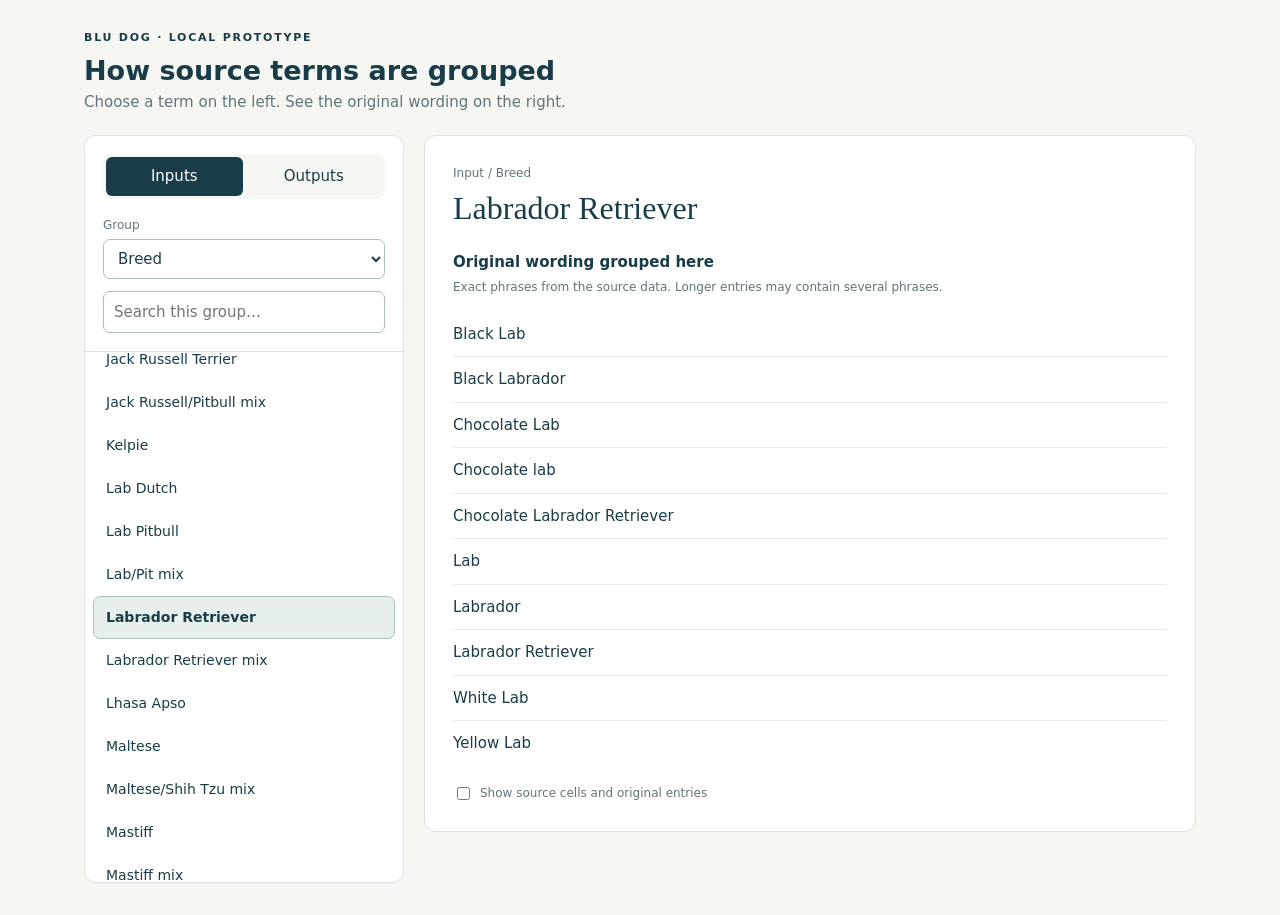
==== index.html @ f102f34d "Add public source-term review page" ====
<!doctype html>
<html lang="en">
<head>
<meta charset="utf-8"><meta name="viewport" content="width=device-width,initial-scale=1">
<title>BLU Dog · Grouped source terms</title><link rel="icon" href="data:,">
<style>
:root{--ink:#193c49;--muted:#627479;--line:#d9e2df;--paper:#f6f7f2;--selected:#e6efeb}
*{box-sizing:border-box}body{margin:0;background:var(--paper);color:var(--ink);font:15px/1.5 system-ui,sans-serif}
button,input,select,summary{font:inherit}button,summary{cursor:pointer}button{color:inherit}button:focus-visible,input:focus-visible,select:focus-visible,summary:focus-visible{outline:3px solid #b87f35;outline-offset:2px}
header{max-width:1160px;margin:auto;padding:30px 24px 22px}.brand{font-size:11px;font-weight:800;letter-spacing:.16em}
h1{font-size:27px;margin:8px 0 4px;line-height:1.2}header p{color:var(--muted);margin:0}
main{max-width:1160px;margin:0 auto 32px;padding:0 24px;display:grid;grid-template-columns:320px minmax(0,1fr);gap:20px;align-items:start}
.picker,.detail{background:white;border:1px solid var(--line);border-radius:12px;min-width:0}
.controls{padding:18px;border-bottom:1px solid var(--line)}.tabs{display:flex;background:var(--paper);border-radius:8px;padding:3px;margin-bottom:17px;gap:3px}
.tabs button{flex:1;border:0;background:transparent;border-radius:6px;padding:8px}.tabs button[aria-pressed=true]{background:var(--ink);color:white}
.controls label{display:block;font-size:12px;color:var(--muted);margin-bottom:5px}.controls select,.controls input{width:100%;border:1px solid #aebfbb;background:white;color:var(--ink);border-radius:7px;padding:9px 10px}
.controls input{margin-top:12px}.term-list{position:relative;padding:8px;max-height:calc(100vh - 370px);min-height:260px;overflow-y:auto;scrollbar-width:thin}
.term{display:block;width:100%;border:1px solid transparent;background:none;padding:10px 12px;border-radius:7px;text-align:left;font-size:14px;overflow-wrap:anywhere}
.term:hover{background:#f2f5f1}.term[aria-pressed=true]{background:var(--selected);border-color:#aac4b9;font-weight:650}.empty{padding:16px;color:var(--muted);font-size:14px}
.detail{padding:28px;position:sticky;top:20px}.breadcrumb{font-size:12px;color:var(--muted);margin:0 0 8px}
h2{font:32px/1.15 Georgia,serif;margin:0 0 24px;overflow-wrap:anywhere}h3{font-size:15px;margin:0 0 4px}
.hint{color:var(--muted);font-size:12px;margin:0 0 16px}.wordings{padding:0;margin:0;list-style:none}
.wording{padding:11px 0;border-bottom:1px solid #e5ebe8;overflow-wrap:anywhere;white-space:pre-wrap}.wording:last-child{border:0}
.source-toggle{display:flex;align-items:center;gap:7px;font-size:12px;color:var(--muted);margin:18px 0 0;cursor:pointer}.source-toggle input{accent-color:var(--ink)}
.sources{font-size:12px;color:var(--muted);padding-top:8px;white-space:normal}.sources p{margin:5px 0}.sources details{margin:7px 0}.sources summary{color:var(--ink)}
.original{white-space:pre-wrap;padding:10px;border-left:2px solid var(--line);margin:6px 0;overflow-wrap:anywhere}
.subgroups{border-top:1px solid var(--line);margin-top:20px;padding-top:16px}.subgroups p{font-size:12px;color:var(--muted);margin:0 0 7px}.subgroups button{background:var(--paper);border:1px solid var(--line);border-radius:6px;padding:6px 9px;font-size:12px;margin:4px 5px 0 0;text-align:left}
.footnote{font-size:12px;color:var(--muted);margin-top:22px}.mobile-back{display:none}
@media(max-width:720px){header{padding:22px 16px 18px}h1{font-size:24px}header p{font-size:14px}main{grid-template-columns:1fr;padding:0 16px}.detail{position:static;padding:22px}.term-list{max-height:280px;min-height:120px}.mobile-back{display:block;border:0;background:none;color:var(--muted);padding:0;margin-bottom:16px;font-size:12px}}
</style>
</head>
<body>
<header><div class="brand">BLU DOG · LOCAL PROTOTYPE</div><h1>How source terms are grouped</h1><p>Choose a term on the left. See the original wording on the right.</p></header>
<main>
 <section class="picker" aria-label="Choose a grouped term">
  <div class="controls">
   <div class="tabs" aria-label="Input or output"><button data-side="inputs" aria-pressed="true">Inputs</button><button data-side="outputs" aria-pressed="false">Outputs</button></div>
   <label for="group">Group</label><select id="group"></select>
   <input id="search" type="search" aria-label="Search terms in this group" placeholder="Search this group…">
  </div>
  <div id="terms" class="term-list"></div>
 </section>
 <section id="detail" class="detail" aria-label="Original wording"></section>
</main>
<script id="grouping-data" type="application/json">{"inputs": [{"id": "input.diagnosis", "label": "Condition", "members": ["diagnosis.source_abdominal", "diagnosis.source_acute_leukemia", "cancer.acute_lymphoblastic_leukemia", "cancer.adenocarcinoma", "diagnosis.source_anal_gland_adenocarcinoma", "diagnosis.source_anal_gland_carcinoma", "diagnosis.source_anal_gland_tumor", "diagnosis.source_anal_sac_carcinoma", "diagnosis.source_apocrine_gland_adenocarcinoma", "cancer.b_cell_lymphoma", "diagnosis.source_basal_cell_carcinoma", "diagnosis.source_basosquamous_carcinoma", "diagnosis.source_bladder", "diagnosis.source_breast", "cancer.adrenal_unspecified", "cancer.anal_unspecified", "cancer.bone_unspecified", "cancer.brain_unspecified", "cancer.intestinal_unspecified", "cancer.liver_unspecified", "cancer.lung_unspecified", "cancer.stomach_unspecified", "diagnosis.source_carotid_body_tumor", "diagnosis.source_chondrosarcoma", "diagnosis.source_colon", "diagnosis.source_colorectal", "diagnosis.source_cutaneous_plasmacytosis", "cancer.cutaneous_t_cell_lymphoma", "diagnosis.source_eye", "diagnosis.source_fatty_tumor", "diagnosis.source_fatty_tumors", "diagnosis.source_fibrosarcoma", "diagnosis.source_gastrointestinal_stromal_tumor", "cancer.glioma", "diagnosis.source_gum", "cancer.hemangiosarcoma", "diagnosis.source_hepatocellular_carcinoma", "diagnosis.source_histiocytic_sarcoma", "diagnosis.source_intestinal_lymphoma", "diagnosis.source_intramuscular_hemangiosarcoma", "diagnosis.source_large_b_cell_lymphoma", "diagnosis.source_large_cell_lymphoma", "diagnosis.source_large_gastric_histiocytic_sarcoma", "diagnosis.source_leiomyosarcoma", "cancer.leukemia", "diagnosis.source_lipoma", "diagnosis.source_lipomas", "diagnosis.source_lymphangiosarcoma", "cancer.lymphatic_leukemia", "diagnosis.source_lymphoblastic_lymphoma", "cancer.lymphoma", "diagnosis.source_malignant_melanoma", "diagnosis.source_mammary", "cancer.mast_cell_tumor", "diagnosis.source_medium_sarcoma", "cancer.melanoma", "diagnosis.source_mesothelioma", "diagnosis.source_multilobular_tumor_of_bone", "diagnosis.source_myelodysplasia_syndrome", "diagnosis.source_nasal", "diagnosis.source_nasal_adenocarcinoma", "diagnosis.source_nasal_sarcoma", "diagnosis.source_nicitans_gland_adenocarcinoma", "diagnosis.source_oral", "diagnosis.source_oral_melanoma", "diagnosis.source_oral_melanoma_spindle_cell", "diagnosis.source_osteoma", "cancer.osteosarcoma", "diagnosis.source_pancreatic", "diagnosis.source_pancreatic_adenocarcinoma", "diagnosis.source_peripheral_nerve_sheath_tumor", "diagnosis.source_plasmacytoma", "diagnosis.source_primary_mediastinal_t_cell_lymphoma", "diagnosis.source_prostate", "diagnosis.source_rectal", "diagnosis.source_renal_cell_carcinoma", "cancer.sarcoma_unspecified", "diagnosis.source_skin", "cancer.soft_tissue_sarcoma", "diagnosis.source_spindle_cell_carcinoma", "diagnosis.source_spindle_cell_sarcoma", "diagnosis.source_spine", "diagnosis.source_spleen", "diagnosis.source_squamous_cell_carcinoma", "diagnosis.source_subcutaneous_epithelial_lymphoma", "diagnosis.source_t_cell_lymphoma", "diagnosis.source_t_zone_lymphoma", "diagnosis.source_testicular", "diagnosis.source_throat", "diagnosis.source_thymoma", "diagnosis.source_thyroid", "diagnosis.source_thyroid_carcinoma", "cancer.transitional_cell_carcinoma"]}, {"id": "input.symptoms", "label": "Symptoms", "members": ["sign.anal_leakage", "sign.anxiety", "sign.appetite_loss", "sign.cough", "sign.diarrhea", "sign.difficulty_swallowing", "sign.discomfort", "sign.enlarged_lymph_nodes", "sign.foot_chewing", "sign.liver_values_increasing", "sign.inflammation", "sign.mobility_limited", "sign.limping", "sign.loose_stools", "sign.low_energy", "sign.pain", "sign.scooting", "sign.seizures", "sign.unwell", "sign.urinary_incontinence", "sign.vomiting", "sign.weight_loss"]}, {"id": "input.breed", "label": "Breed", "members": ["breed.source_airedale_terrier", "breed.alaskan_malamute", "breed.source_american_bulldog", "breed.source_american_pitbull_terrier", "breed.source_american_staffordshire_terrier", "breed.source_aussie", "breed.aussie_mix", "breed.source_australian_shepherd", "breed.source_australian_shepherd_mix", "breed.source_australian_shepherd_border_collie", "breed.source_basset_hound", "breed.source_basset_mix", "breed.source_basset_pitbull", "breed.source_basset_beagle", "breed.source_beabull", "breed.beagle", "breed.source_beagle_mix", "breed.source_beagle_golden_retriever", "breed.source_beauceron", "breed.source_belgian_sheepdog", "breed.source_belgian_shepherd_labrador_retriever_mix", "breed.source_bernese_mountain_dog", "breed.source_bichon", "breed.source_bichon_fris", "breed.source_boerboel_mastiff", "breed.border_collie", "breed.source_boston_terrier_brittany_spaniel_mix_with_some_pug", "breed.source_bouvier_des_flandres", "breed.source_boxer", "breed.source_boxer_mix", "breed.source_bull_mastiff", "breed.source_bull_terrier", "breed.source_bulldog", "breed.source_bully_mix", "breed.source_chihuahua", "breed.source_chihuahua_mix", "breed.source_chow_shar_pei_cross", "breed.source_cocker_spaniel", "breed.source_collie_mix", "breed.source_corgi", "breed.source_corsican", "breed.coton_de_tulear", "breed.source_crossbreed", "breed.dachshund", "breed.source_dalmatian", "breed.source_daschund_x_scottish_terrier", "breed.source_doberman", "breed.source_double_dapple_dashshund", "breed.source_doxie", "breed.source_english_bulldog", "breed.source_english_cocker_spaniel", "breed.source_english_pointer", "breed.source_english_sheepdog", "breed.source_flat_coated_retriever", "breed.source_french_bulldog", "breed.german_shepherd", "breed.source_german_shepherd_cross", "breed.source_german_shorthaired_pointer", "breed.source_glen_of_imaal_terrier", "breed.source_goldador_golden_retriever_labrador", "breed.source_golden_doodle", "breed.source_golden_lab", "breed.source_golden_retriever", "breed.source_golden_retriever_english_pointer", "breed.source_great_dane", "breed.source_great_pyrenees", "breed.greyhound", "breed.source_havanese_chihuahua", "breed.source_hawaiian_poi_dog", "breed.source_huskey", "breed.source_husky", "breed.source_husky_mix", "breed.source_husky_retriever_mix", "breed.source_husky_catahoula", "breed.source_italian_greyhound", "breed.source_jack_russell_terrier", "breed.source_jack_russell_pitbull_mix", "breed.source_kelpie", "breed.source_lab_dutch", "breed.source_lab_pitbull", "breed.source_lab_pit_mix", "breed.labrador_retriever", "breed.labrador_mix", "breed.source_lhasa_apso", "breed.source_maltese", "breed.maltese_shih_tzu_mix", "breed.source_mastiff", "breed.source_mastiff_mix", "breed.source_mini_schnauzer", "breed.source_miniature_pinscher", "breed.source_miniature_schnauzer", "breed.source_minpin", "breed.mixed_unspecified", "breed.source_mixed_breed", "breed.source_mutt_with_doberman_bulldog_and_husky_contributions", "breed.source_newfie_mix", "breed.source_old_english_sheepdog", "breed.source_papillon", "breed.source_part_lab", "breed.source_pit_bull_mix", "breed.source_pit_lab_mix", "breed.source_pitbull_mix", "breed.source_pitbull_shar_pei_mix", "breed.pitbull_unspecified", "breed.source_pom", "breed.source_pomeranian", "breed.source_poodle", "breed.poodle_mix", "breed.source_pug", "breed.pyrenees_unspecified", "breed.source_rat_terrier", "breed.source_retriever", "breed.source_retriever_mix", "breed.source_rhodesian_ridgeback", "breed.source_ridgeback", "breed.rottweiler", "breed.source_rottweiler_cross", "breed.source_schipperke", "breed.source_schnauzer", "breed.source_scottish_terrier", "breed.source_scotty", "breed.source_sheltie", "breed.source_shepherd", "breed.source_shepherd_boxer", "breed.source_shepherd_mix", "breed.source_shiba_inu", "breed.shih_tzu", "breed.source_siberian_husky", "breed.source_siberian_husky_wolf_mix", "breed.source_silky_terrier", "breed.source_st_bernard", "breed.source_staffordshire", "breed.source_staffordshire_bullheaded", "breed.source_staffordshire_terrier", "breed.source_standard_poodle", "breed.source_terrier", "breed.source_tibetan_terrier", "breed.source_toy_australian_shepherd", "breed.source_toy_fox_terrier", "breed.source_toy_terrier", "breed.west_highland_white_terrier", "breed.source_white_shepherd", "breed.source_wiener", "breed.source_yorkie", "breed.source_yorkshire_terrier"]}, {"id": "input.sex", "label": "Sex", "members": ["sex.female", "sex.male"]}, {"id": "input.age", "label": "Age at diagnosis", "members": ["value.age_diagnosis"]}, {"id": "input.weight", "label": "Weight", "members": ["value.weight"]}], "outputs": [{"id": "cat.plant", "label": "Plant therapeutics", "members": ["tx.apricot_seeds", "tx.bone_broth_turmeric", "tx.brady_senior", "tx.cannabis_oil", "tx.cannabis", "tx.cbd_feco", "tx.cbd_honey", "tx.cbd_nano_powder", "tx.cbd_oil", "tx.chinese_herbs", "tx.critical_immune_defense", "tx.curcumin", "tx.essiac", "tx.frankincense_copaiba_capsule", "tx.frankincense_oil", "tx.green_tea_extract", "tx.stasis_breaker", "tx.milk_thistle", "tx.slippery_elm", "tx.thc_butter", "tx.thc_feco", "tx.thc_oil", "tx.thc_tincture", "tx.thc_cbd_feco", "tx.thc_cbd_oil", "tx.thca_tincture", "tx.turmeric"], "parent": null}, {"id": "cat.cannabis", "label": "Cannabis therapeutics", "members": ["tx.brady_senior", "tx.cannabis_oil", "tx.cannabis", "tx.cbd_feco", "tx.cbd_honey", "tx.cbd_nano_powder", "tx.cbd_oil", "tx.thc_butter", "tx.thc_feco", "tx.thc_oil", "tx.thc_tincture", "tx.thc_cbd_feco", "tx.thc_cbd_oil", "tx.thca_tincture"], "parent": "cat.plant"}, {"id": "cat.botanical", "label": "Other botanical preparations", "members": ["tx.apricot_seeds", "tx.bone_broth_turmeric", "tx.chinese_herbs", "tx.critical_immune_defense", "tx.curcumin", "tx.essiac", "tx.frankincense_copaiba_capsule", "tx.frankincense_oil", "tx.green_tea_extract", "tx.stasis_breaker", "tx.milk_thistle", "tx.slippery_elm", "tx.turmeric"], "parent": "cat.plant"}, {"id": "cat.mushroom", "label": "Mushroom products", "members": ["tx.five_defender", "tx.critical_immune_defense", "tx.im_yunity", "tx.reishi", "tx.turkey_tail"], "parent": null}, {"id": "cat.medication", "label": "Medications and biologics", "members": ["tx.antibiotics", "tx.chemotherapy", "tx.chop", "tx.dexamethasone", "tx.doxycycline", "tx.elspar", "tx.fenbendazole", "tx.furosemide", "tx.gabapentin", "tx.ivermectin", "tx.keppra", "tx.meloxicam", "tx.pain_medication", "tx.panacur", "tx.phenobarbital", "tx.piroxicam", "tx.prednisone", "tx.steroids", "tx.tramadol"], "parent": null}, {"id": "cat.procedure", "label": "Procedures and physical therapies", "members": ["tx.acupuncture", "tx.amputation", "tx.exercise", "tx.laser", "tx.radiation", "tx.surgery"], "parent": null}, {"id": "cat.nutrition", "label": "Nutrition and supplements", "members": ["tx.hip_joint", "tx.bixby_powder", "tx.bone_broth_turmeric", "tx.calcium", "tx.critical_immune_defense", "tx.denamarin", "tx.diet_change", "tx.fiber", "tx.fish_oil", "tx.homemade_diet", "tx.krill_oil", "tx.omega_fatty_acids", "tx.rx_biotics", "tx.rx_canine_minerals", "tx.rx_essential_minerals", "tx.rx_mega_flex", "tx.rx_nutrigest", "tx.rx_vitamin_d3", "tx.rx_zyme", "tx.prebiotic_probiotic", "tx.probiotic", "tx.raw_diet", "tx.salmon_oil", "tx.serrapeptase", "tx.supplement_unspecified", "tx.vitamin_c", "tx.vitamins"], "parent": null}, {"id": "cat.other", "label": "Other reported approaches", "members": ["tx.health_kinesiology", "tx.reiki", "tx.rife"], "parent": null}, {"id": "cat.unclassified", "label": "Unclassified reported products", "members": ["tx.espar"], "parent": null}], "labels": {"sign.unwell": "Unwell; unspecified", "breed.source_silky_terrier": "Silky Terrier", "breed.source_german_shorthaired_pointer": "German Shorthaired Pointer", "diagnosis.source_plasmacytoma": "Plasmacytoma (source label)", "breed.pyrenees_unspecified": "Pyrenees; breed unresolved", "breed.source_jack_russell_pitbull_mix": "Jack Russell/Pitbull mix", "breed.mixed_unspecified": "Mixed breed; ancestry unspecified", "tx.turkey_tail": "Turkey tail", "tx.serrapeptase": "Serrapeptase", "tx.exercise": "Exercise", "diagnosis.source_squamous_cell_carcinoma": "Squamous cell carcinoma (source label)", "breed.source_pit_lab_mix": "Pit/Lab Mix", "sign.mobility_limited": "Limited mobility", "cancer.b_cell_lymphoma": "B-cell lymphoma", "breed.source_american_bulldog": "American bulldog", "diagnosis.source_renal_cell_carcinoma": "Renal cell carcinoma (source label)", "breed.source_australian_shepherd": "Australian Shepherd", "cancer.acute_lymphoblastic_leukemia": "Acute lymphoblastic leukemia", "sign.anal_leakage": "Anal leakage", "tx.probiotic": "Probiotics; unspecified", "diagnosis.source_carotid_body_tumor": "Carotid body tumor (source label)", "sign.cough": "Cough", "sign.enlarged_lymph_nodes": "Enlarged lymph nodes", "diagnosis.source_intestinal_lymphoma": "Intestinal lymphoma (source label)", "breed.source_hawaiian_poi_dog": "Hawaiian Poi Dog", "breed.aussie_mix": "Aussie mix; expansion unresolved", "diagnosis.source_thymoma": "Thymoma (source label)", "tx.thc_cbd_oil": "THC/CBD oil", "tx.surgery": "Surgery; details retained in source", "breed.source_pitbull_mix": "Pitbull mix", "cancer.hemangiosarcoma": "Hemangiosarcoma", "diagnosis.source_gum": "Gum (source label)", "breed.source_american_pitbull_terrier": "American Pitbull Terrier", "diagnosis.source_oral_melanoma": "Oral Melanoma (source label)", "breed.source_beabull": "Beabull", "breed.source_basset_mix": "Basset mix", "diagnosis.source_intramuscular_hemangiosarcoma": "Intramuscular hemangiosarcoma (source label)", "breed.source_golden_lab": "Golden Lab", "breed.pitbull_unspecified": "Pitbull; type unspecified", "breed.source_st_bernard": "St. Bernard", "breed.source_terrier": "Terrier", "breed.source_bichon_fris": "Bichon Frisé", "breed.source_daschund_x_scottish_terrier": "Daschund x Scottish Terrier", "diagnosis.source_myelodysplasia_syndrome": "Myelodysplasia Syndrome (source label)", "tx.frankincense_copaiba_capsule": "Frankincense and copaiba oils combined in capsule", "breed.dachshund": "Dachshund", "diagnosis.source_acute_leukemia": "Acute leukemia (source label)", "sign.seizures": "Seizures", "breed.source_mini_schnauzer": "Mini Schnauzer", "sign.low_energy": "Low energy / lethargy", "sex.female": "Female", "tx.turmeric": "Turmeric", "tx.antibiotics": "Antibiotics; unspecified", "diagnosis.source_cutaneous_plasmacytosis": "Cutaneous plasmacytosis (source label)", "breed.coton_de_tulear": "Coton de Tulear", "breed.source_bulldog": "Bulldog", "tx.elspar": "Elspar", "tx.radiation": "Radiation therapy", "breed.source_miniature_pinscher": "Miniature Pinscher", "breed.source_great_dane": "Great Dane", "tx.dexamethasone": "Dexamethasone", "breed.source_chow_shar_pei_cross": "Chow/Shar-pei cross", "breed.source_english_cocker_spaniel": "English Cocker Spaniel", "cancer.mast_cell_tumor": "Mast cell tumor", "sign.appetite_loss": "Appetite loss", "diagnosis.source_nasal_adenocarcinoma": "Nasal adenocarcinoma (source label)", "breed.source_bernese_mountain_dog": "Bernese Mountain Dog", "breed.source_flat_coated_retriever": "Flat-Coated Retriever", "breed.source_pomeranian": "Pomeranian", "tx.vitamin_c": "Vitamin C", "tx.thc_oil": "THC oil", "diagnosis.source_large_gastric_histiocytic_sarcoma": "Large gastric histiocytic sarcoma (source label)", "cancer.intestinal_unspecified": "Cancer involving intestine; histology unspecified", "breed.source_newfie_mix": "Newfie mix", "tx.thca_tincture": "THCA tincture", "breed.source_kelpie": "Kelpie", "cancer.glioma": "Glioma", "sex.male": "Male", "cancer.sarcoma_unspecified": "Sarcoma; subtype unspecified", "cancer.bone_unspecified": "Cancer involving bone; histology unspecified", "cancer.melanoma": "Melanoma", "tx.tramadol": "Tramadol", "breed.source_schnauzer": "Schnauzer", "breed.source_pit_bull_mix": "Pit Bull mix", "diagnosis.source_nasal_sarcoma": "Nasal sarcoma (source label)", "tx.milk_thistle": "Milk thistle", "breed.source_english_bulldog": "English Bulldog", "breed.source_mastiff_mix": "Mastiff mix", "tx.raw_diet": "Raw diet", "breed.source_chihuahua_mix": "Chihuahua mix", "breed.source_havanese_chihuahua": "Havanese/Chihuahua.", "tx.reiki": "Reiki; reported approach", "breed.border_collie": "Border Collie", "tx.gabapentin": "Gabapentin", "tx.meloxicam": "Meloxicam", "breed.source_bull_terrier": "Bull Terrier", "tx.rx_zyme": "Pets RX Zyme", "tx.amputation": "Amputation", "tx.apricot_seeds": "Apricot seeds", "diagnosis.source_t_cell_lymphoma": "T-cell Lymphoma (source label)", "breed.source_rottweiler_cross": "Rottweiler-cross", "diagnosis.source_subcutaneous_epithelial_lymphoma": "Subcutaneous epithelial lymphoma (source label)", "sign.limping": "Limping", "breed.source_huskey": "Huskey", "sign.discomfort": "Discomfort", "diagnosis.source_nasal": "Nasal (source label)", "diagnosis.source_malignant_melanoma": "Malignant melanoma (source label)", "breed.source_schipperke": "Schipperke", "breed.source_golden_retriever_english_pointer": "Golden Retriever/English Pointer", "tx.keppra": "Keppra", "tx.vitamins": "Vitamins; unspecified", "tx.rx_canine_minerals": "Pets RX Canine Minerals", "sign.liver_values_increasing": "Increasing liver laboratory values; analyte unspecified", "breed.source_yorkie": "Yorkie", "breed.source_husky_mix": "Husky Mix", "breed.source_shepherd_boxer": "Shepherd Boxer", "breed.source_lab_pit_mix": "Lab/Pit mix", "breed.source_boston_terrier_brittany_spaniel_mix_with_some_pug": "Boston Terrier/Brittany Spaniel Mix (with some pug)", "tx.phenobarbital": "Phenobarbital", "tx.thc_feco": "THC FECO", "tx.bone_broth_turmeric": "Bone broth powder with turmeric", "breed.source_shepherd": "Shepherd", "cancer.lymphoma": "Lymphoma", "breed.source_husky_catahoula": "Husky/Catahoula", "breed.source_beagle_golden_retriever": "Beagle/Golden Retriever", "diagnosis.source_thyroid": "Thyroid (source label)", "sign.anxiety": "Anxiety", "breed.alaskan_malamute": "Alaskan Malamute", "tx.supplement_unspecified": "Supplement; unspecified", "tx.fiber": "Fiber; preparation unspecified", "breed.source_glen_of_imaal_terrier": "Glen of Imaal Terrier", "sign.vomiting": "Vomiting", "tx.im_yunity": "I’m-Yunity; historical formulation unspecified", "cancer.anal_unspecified": "Cancer involving anal region; histology unspecified", "breed.source_belgian_shepherd_labrador_retriever_mix": "Belgian Shepherd/Labrador Retriever mix", "breed.source_airedale_terrier": "Airedale Terrier", "sign.scooting": "Scooting", "diagnosis.source_peripheral_nerve_sheath_tumor": "Peripheral nerve sheath tumor (source label)", "breed.source_shiba_inu": "Shiba Inu", "diagnosis.source_fatty_tumors": "Fatty tumors (source label)", "diagnosis.source_multilobular_tumor_of_bone": "Multilobular Tumor of Bone (source label)", "diagnosis.source_pancreatic": "Pancreatic (source label)", "breed.source_golden_doodle": "Golden Doodle", "diagnosis.source_fatty_tumor": "Fatty tumor (source label)", "cancer.cutaneous_t_cell_lymphoma": "Cutaneous T-cell lymphoma", "breed.source_australian_shepherd_border_collie": "Australian Shepherd/Border Collie", "breed.source_goldador_golden_retriever_labrador": "Goldador (Golden Retriever + Labrador)", "breed.source_siberian_husky": "Siberian Husky", "diagnosis.source_skin": "Skin (source label)", "breed.source_english_pointer": "English Pointer", "tx.green_tea_extract": "Green tea extract", "diagnosis.source_mammary": "Mammary (source label)", "diagnosis.source_rectal": "Rectal (source label)", "breed.source_boxer": "Boxer", "breed.source_wiener": "Wiener", "breed.source_basset_beagle": "Basset/Beagle", "tx.thc_cbd_feco": "THC/CBD FECO", "diagnosis.source_anal_sac_carcinoma": "Anal sac carcinoma (source label)", "tx.essiac": "Essiac tea; ingredients not listed", "diagnosis.source_t_zone_lymphoma": "T-zone lymphoma (source label)", "breed.source_basset_hound": "Basset Hound", "sign.pain": "Pain", "diagnosis.source_oral": "Oral (source label)", "diagnosis.source_apocrine_gland_adenocarcinoma": "Apocrine gland adenocarcinoma (source label)", "diagnosis.source_nicitans_gland_adenocarcinoma": "Nicitans Gland Adenocarcinoma (source label)", "diagnosis.source_spleen": "Spleen (source label)", "sign.weight_loss": "Weight loss", "breed.source_shepherd_mix": "Shepherd Mix", "breed.source_dalmatian": "Dalmatian", "breed.source_jack_russell_terrier": "Jack Russell Terrier", "breed.german_shepherd": "German Shepherd", "tx.prebiotic_probiotic": "Prebiotic/probiotic preparation; formulation unresolved", "tx.acupuncture": "Acupuncture", "diagnosis.source_spine": "Spine (source label)", "tx.rx_nutrigest": "Pets RX Nutrigest", "tx.prednisone": "Prednisone", "tx.thc_butter": "THC butter", "tx.five_defender": "5 Defender Mushrooms; brand unresolved", "tx.critical_immune_defense": "Critical Immune Defense", "tx.slippery_elm": "Slippery elm", "cancer.brain_unspecified": "Cancer involving brain; histology unspecified", "tx.homemade_diet": "Homemade diet", "tx.furosemide": "Furosemide", "breed.beagle": "Beagle", "breed.source_staffordshire_terrier": "Staffordshire Terrier", "diagnosis.source_colon": "Colon (source label)", "breed.source_boerboel_mastiff": "Boerboel Mastiff", "diagnosis.source_leiomyosarcoma": "Leiomyosarcoma (source label)", "breed.source_doberman": "Doberman", "sign.inflammation": "Inflammation; unspecified", "sign.diarrhea": "Diarrhea", "diagnosis.source_lymphangiosarcoma": "Lymphangiosarcoma (source label)", "breed.source_american_staffordshire_terrier": "American Staffordshire Terrier", "tx.doxycycline": "Doxycycline", "breed.source_boxer_mix": "Boxer Mix", "breed.source_crossbreed": "Crossbreed", "breed.source_yorkshire_terrier": "Yorkshire Terrier", "breed.source_collie_mix": "Collie mix", "breed.source_staffordshire": "Staffordshire", "diagnosis.source_chondrosarcoma": "Chondrosarcoma (source label)", "breed.maltese_shih_tzu_mix": "Maltese/Shih Tzu mix", "breed.source_husky": "Husky", "breed.source_cocker_spaniel": "Cocker Spaniel", "cancer.liver_unspecified": "Cancer involving liver; histology unspecified", "breed.source_great_pyrenees": "Great Pyrenees", "diagnosis.source_hepatocellular_carcinoma": "Hepatocellular carcinoma (source label)", "breed.source_bouvier_des_flandres": "Bouvier des Flandres", "breed.source_white_shepherd": "White Shepherd", "tx.cbd_nano_powder": "CBD nano-powder", "tx.stasis_breaker": "Jing Tang Stasis Breaker; historical formulation unspecified", "breed.source_bichon": "Bichon", "breed.labrador_mix": "Labrador Retriever mix", "diagnosis.source_primary_mediastinal_t_cell_lymphoma": "Primary Mediastinal T-Cell Lymphoma (source label)", "tx.cbd_honey": "CBD honey", "tx.laser": "Laser therapy; unspecified", "breed.source_mixed_breed": "Mixed-breed", "tx.rife": "Rife frequency; reported approach", "breed.source_chihuahua": "Chihuahua", "cancer.transitional_cell_carcinoma": "Transitional cell carcinoma", "breed.labrador_retriever": "Labrador Retriever", "breed.source_italian_greyhound": "Italian Greyhound", "breed.source_maltese": "Maltese", "breed.source_toy_fox_terrier": "Toy Fox Terrier", "tx.krill_oil": "Krill oil", "tx.fenbendazole": "Fenbendazole", "tx.espar": "E-spar injections; exact product unresolved", "breed.source_beauceron": "Beauceron", "breed.source_bully_mix": "Bully mix", "breed.rottweiler": "Rottweiler", "sign.urinary_incontinence": "Urinary incontinence", "breed.source_rhodesian_ridgeback": "Rhodesian Ridgeback", "diagnosis.source_eye": "Eye (source label)", "diagnosis.source_basosquamous_carcinoma": "Basosquamous carcinoma (source label)", "cancer.leukemia": "Leukemia", "tx.diet_change": "Diet change; details retained in source", "diagnosis.source_histiocytic_sarcoma": "Histiocytic sarcoma (source label)", "sign.loose_stools": "Loose stools", "cancer.lymphatic_leukemia": "Lymphatic leukemia; source wording", "tx.reishi": "Reishi", "cancer.lung_unspecified": "Cancer involving lung; histology unspecified", "tx.brady_senior": "Brady’s Senior Formula; formulation unverified", "tx.salmon_oil": "Salmon oil", "value.weight": "Body weight", "breed.source_tibetan_terrier": "Tibetan Terrier", "breed.source_husky_retriever_mix": "Husky Retriever mix", "breed.source_pug": "Pug", "breed.source_french_bulldog": "French bulldog", "breed.source_german_shepherd_cross": "German Shepherd cross", "tx.calcium": "Calcium", "tx.health_kinesiology": "Health kinesiology; reported approach", "breed.greyhound": "Greyhound", "diagnosis.source_large_cell_lymphoma": "Large cell lymphoma (source label)", "tx.pain_medication": "Pain medication; unspecified", "breed.source_retriever": "Retriever", "diagnosis.source_basal_cell_carcinoma": "Basal cell carcinoma (source label)", "breed.source_basset_pitbull": "Basset Pitbull", "tx.curcumin": "Curcumin", "diagnosis.source_bladder": "Bladder (source label)", "sign.foot_chewing": "Foot chewing", "tx.steroids": "Steroids; unspecified", "tx.denamarin": "Denamarin; variant unspecified", "diagnosis.source_thyroid_carcinoma": "Thyroid carcinoma (source label)", "breed.poodle_mix": "Poodle mix", "breed.source_lab_pitbull": "Lab Pitbull", "tx.frankincense_oil": "Frankincense oil", "breed.west_highland_white_terrier": "West Highland White Terrier", "breed.source_mastiff": "Mastiff", "breed.source_double_dapple_dashshund": "Double Dapple Dashshund", "diagnosis.source_throat": "Throat (source label)", "breed.source_toy_australian_shepherd": "Toy Australian Shepherd", "cancer.stomach_unspecified": "Cancer involving stomach; histology unspecified", "tx.cbd_oil": "CBD oil", "diagnosis.source_fibrosarcoma": "Fibrosarcoma (source label)", "breed.source_pitbull_shar_pei_mix": "Pitbull/Shar pei mix", "cancer.soft_tissue_sarcoma": "Soft tissue sarcoma", "tx.rx_biotics": "Pets RX Biotics", "breed.source_lab_dutch": "Lab Dutch", "tx.chinese_herbs": "Chinese herbs; formulation unspecified", "tx.rx_mega_flex": "Pets RX Mega Flex", "breed.source_lhasa_apso": "Lhasa Apso", "tx.hip_joint": "Advanced Hip & Joint supplement; composition unverified", "tx.panacur": "Panacur; formulation unspecified", "tx.fish_oil": "Fish oil", "breed.source_pom": "Pom", "breed.source_scotty": "Scotty", "diagnosis.source_abdominal": "Abdominal (source label)", "breed.source_siberian_husky_wolf_mix": "Siberian Husky/Wolf mix", "cancer.osteosarcoma": "Osteosarcoma", "breed.source_minpin": "Minpin", "breed.source_corgi": "Corgi", "breed.source_toy_terrier": "Toy Terrier", "breed.source_beagle_mix": "Beagle Mix", "tx.chemotherapy": "Chemotherapy; regimen unspecified", "diagnosis.source_oral_melanoma_spindle_cell": "Oral melanoma spindle cell (source label)", "breed.source_belgian_sheepdog": "Belgian Sheepdog", "diagnosis.source_colorectal": "Colorectal (source label)", "value.age_diagnosis": "Age at diagnosis", "breed.source_corsican": "Corsican", "breed.source_rat_terrier": "Rat terrier", "cancer.adrenal_unspecified": "Cancer involving adrenal gland; histology unspecified", "breed.source_sheltie": "Sheltie", "diagnosis.source_large_b_cell_lymphoma": "Large B-Cell Lymphoma (source label)", "tx.ivermectin": "Ivermectin", "breed.source_poodle": "Poodle", "diagnosis.source_anal_gland_adenocarcinoma": "Anal gland adenocarcinoma (source label)", "tx.chop": "CHOP chemotherapy; components not expanded", "breed.source_staffordshire_bullheaded": "Staffordshire Bullheaded", "diagnosis.source_spindle_cell_sarcoma": "Spindle cell sarcoma (source label)", "breed.source_papillon": "Papillon", "tx.bixby_powder": "Bixby Immunity powder; composition unverified", "breed.source_ridgeback": "Ridgeback", "breed.source_aussie": "Aussie", "diagnosis.source_osteoma": "Osteoma (source label)", "breed.source_part_lab": "Part Lab", "breed.source_doxie": "Doxie", "breed.source_standard_poodle": "Standard Poodle", "breed.source_bull_mastiff": "Bull Mastiff", "breed.shih_tzu": "Shih Tzu", "tx.rx_essential_minerals": "Pets RX Essential Minerals", "tx.cbd_feco": "CBD FECO", "diagnosis.source_gastrointestinal_stromal_tumor": "Gastrointestinal Stromal Tumor (source label)", "diagnosis.source_mesothelioma": "Mesothelioma (source label)", "breed.source_old_english_sheepdog": "Old English Sheepdog", "breed.source_mutt_with_doberman_bulldog_and_husky_contributions": "Mutt (with Doberman, bulldog, and husky contributions)", "tx.cannabis": "Cannabis; product unspecified", "diagnosis.source_testicular": "Testicular (source label)", "diagnosis.source_lymphoblastic_lymphoma": "Lymphoblastic lymphoma (source label)", "tx.rx_vitamin_d3": "Pets RX Vitamin D3", "sign.difficulty_swallowing": "Difficulty swallowing", "diagnosis.source_lipoma": "Lipoma (source label)", "tx.cannabis_oil": "Cannabis oil; composition unspecified", "diagnosis.source_medium_sarcoma": "Medium sarcoma (source label)", "tx.thc_tincture": "THC tincture", "tx.omega_fatty_acids": "Omega fatty acids; preparation unspecified", "cancer.adenocarcinoma": "Adenocarcinoma", "breed.source_retriever_mix": "Retriever Mix", "diagnosis.source_pancreatic_adenocarcinoma": "Pancreatic adenocarcinoma (source label)", "breed.source_golden_retriever": "Golden Retriever", "breed.source_australian_shepherd_mix": "Australian Shepherd Mix", "breed.source_scottish_terrier": "Scottish Terrier", "diagnosis.source_anal_gland_tumor": "Anal Gland Tumor (source label)", "breed.source_miniature_schnauzer": "Miniature Schnauzer", "tx.piroxicam": "Piroxicam", "diagnosis.source_breast": "Breast (source label)", "diagnosis.source_anal_gland_carcinoma": "Anal gland carcinoma (source label)", "diagnosis.source_prostate": "Prostate (source label)", "breed.source_english_sheepdog": "English Sheepdog", "diagnosis.source_spindle_cell_carcinoma": "Spindle cell carcinoma (source label)", "diagnosis.source_lipomas": "Lipomas (source label)"}, "evidence": {"sign.unwell": [{"text": "Unwell", "cells": ["X6", "X69"]}, {"text": "unwell", "cells": ["X33", "X163", "X165", "X169", "X275"]}], "breed.source_silky_terrier": [{"text": "Silky Terrier", "cells": ["Q367"]}], "breed.source_german_shorthaired_pointer": [{"text": "German Shorthaired Pointer", "cells": ["Q364"]}], "diagnosis.source_plasmacytoma": [{"text": "Plasmacytoma", "cells": ["S424"]}], "breed.pyrenees_unspecified": [{"text": "Pyrenees", "cells": ["Q540"]}], "breed.source_jack_russell_pitbull_mix": [{"text": "Jack Russell/Pitbull mix", "cells": ["Q469"]}], "breed.mixed_unspecified": [{"text": "Mixed breed", "cells": ["Q312", "Q636"]}, {"text": "Mutt", "cells": ["Q22"]}], "tx.turkey_tail": [{"text": "Turkey tail", "cells": ["AE23", "AE61", "AE76", "AE86", "AE106", "AE140", "AE157", "AE185", "AE188", "AE226", "AE254", "AE345", "AE428", "AE441", "AE515", "AE519", "AE520", "AE526", "AE585", "AE589", "AE594", "AE619", "AE621", "AE674"]}, {"text": "turkey tail", "cells": ["AE5", "AE243", "AE330", "AE431", "AE436", "AE437", "AE517", "AE587"]}, {"text": "Turkey Tail", "cells": ["AE83", "AE352", "AE422", "AE426"]}], "tx.serrapeptase": [{"text": "Serrapeptase", "cells": ["AE43", "AE59", "AE61", "AE147", "AE153", "AE154", "AE163", "AE176", "AE185", "AE196", "AE197", "AE213", "AE219", "AE223", "AE225", "AE250", "AE276", "AE289", "AE290"]}, {"text": "serrapeptase", "cells": ["AE5", "AE103", "AE243", "AE330", "AE444"]}], "tx.exercise": [{"text": "Exercise", "cells": ["AD507", "AD606"]}, {"text": "Exercise (45 minutes a day)", "cells": ["AD7"]}], "diagnosis.source_squamous_cell_carcinoma": [{"text": "Squamous cell carcinoma", "cells": ["T330", "T331", "T332", "T333", "T413", "S654"]}], "breed.source_pit_lab_mix": [{"text": "Pit/Lab Mix", "cells": ["Q244"]}], "sign.mobility_limited": [{"text": "Difficulty using remaining hind leg", "cells": ["X678"]}, {"text": "Limited mobility", "cells": ["X8", "X68", "X71", "X77", "X101", "X238", "X293", "X325", "X353", "X355", "X562"]}, {"text": "limited mobility", "cells": ["X33", "X115", "X125", "X136", "X176", "X200", "X393"]}], "cancer.b_cell_lymphoma": [{"text": "B-Cell Lymphoma", "cells": ["T21", "T22", "T23", "S442", "S517"]}, {"text": "B-cell lymphoma", "cells": ["S646"]}], "breed.source_american_bulldog": [{"text": "American bulldog", "cells": ["Q440"]}, {"text": "American Bulldog", "cells": ["Q464", "Q471", "Q484", "Q511", "Q524"]}], "diagnosis.source_renal_cell_carcinoma": [{"text": "Renal cell carcinoma", "cells": ["S436"]}], "breed.source_australian_shepherd": [{"text": "Australian Shepherd", "cells": ["Q65", "Q505", "Q520"]}], "cancer.acute_lymphoblastic_leukemia": [{"text": "Acute lymphoblastic leukemia", "cells": ["T6"]}], "sign.anal_leakage": [{"text": "anal leaking", "cells": ["X7"]}], "tx.probiotic": [{"text": "Probiotic", "cells": ["AE71", "AE406", "AE434", "AE648"]}, {"text": "probiotics", "cells": ["AE14", "AE122", "AE524", "AE526", "AE569", "AE590", "AE591"]}, {"text": "Probiotics", "cells": ["AE173", "AE185", "AE221", "AE405", "AE446", "AE597"]}], "diagnosis.source_carotid_body_tumor": [{"text": "Carotid body tumor", "cells": ["S625"]}], "sign.cough": [{"text": "Cough", "cells": ["X648"]}, {"text": "coughing", "cells": ["X83", "X113", "X565", "X665"]}, {"text": "Coughing", "cells": ["X115", "X134", "X333", "X377", "X419", "X575"]}], "sign.enlarged_lymph_nodes": [{"text": "Enlarged lymph nodes", "cells": ["X22", "X119", "X601"]}, {"text": "enlarged lymph nodes", "cells": ["X370"]}, {"text": "Lymph nodes were swollen", "cells": ["X513"]}, {"text": "swollen lymph nodes", "cells": ["X86", "X115", "X173", "X176", "X182", "X333", "X390"]}, {"text": "Swollen lymph nodes", "cells": ["X127", "X129", "X147", "X152", "X154", "X158", "X159", "X160", "X164", "X172", "X174", "X181", "X183", "X184", "X386", "X395"]}], "diagnosis.source_intestinal_lymphoma": [{"text": "Intestinal lymphoma", "cells": ["T85", "S603", "S610"]}], "breed.source_hawaiian_poi_dog": [{"text": "Hawaiian Poi Dog", "cells": ["Q237"]}], "breed.aussie_mix": [{"text": "Aussie mix", "cells": ["Q39", "Q394"]}], "diagnosis.source_thymoma": [{"text": "Thymoma", "cells": ["S673"]}], "tx.thc_cbd_oil": [{"text": "THC/CBD oil", "cells": ["AG15", "AG17", "AG24", "AG25", "AG28", "AG31", "AG43", "AG63", "AG75", "AG90", "AG98", "AG100", "AG114", "AG133", "AG137", "AG140", "AG179", "AG187", "AG204", "AG205", "AG255", "AG288", "AG340"]}, {"text": "THC/CBD oil (1:1 THC:CBD)", "cells": ["AG9"]}, {"text": "THC/CBD oil (started immediately after diagnosis)", "cells": ["AG14"]}], "tx.surgery": [{"text": "Surgeries", "cells": ["AB208", "AB233"]}, {"text": "Surgery", "cells": ["AB9", "AB17", "AB20", "AB60", "AB64", "AB72", "AB74", "AB110", "AB120", "AB157", "AB161", "AB185", "AB186", "AB188", "AB189", "AB192", "AB194", "AB197", "AB199", "AB203", "AB212", "AB213", "AB214", "AB216", "AB217", "AB218", "AB220", "AB221", "AB228", "AB232", "AB239", "AB240", "AB244", "AB249", "AB299", "AB305", "AB307", "AB312", "AB323", "AB329", "AB331", "AB332", "AB334", "AB337", "AB348", "AB354", "AB358", "AB373", "AB402", "AB416", "AB417", "AB421", "AB431", "AB436", "AB447", "AB448", "AB451", "AB452", "AB453", "AB455", "AB458", "AB459", "AB463", "AB464", "AB465", "AB466", "AB468", "AB469", "AB471", "AB472", "AB473", "AB475", "AB476", "AB478", "AB480", "AB482", "AB484", "AB488", "AB489", "AB490", "AB491", "AB492", "AB493", "AB494", "AB495", "AB499", "AB502", "AB503", "AB504", "AB506", "AB507", "AB508", "AB511", "AB512", "AB514", "AB515", "AB516", "AB521", "AB522", "AB532", "AB555", "AB579", "AB591", "AB594", "AB602", "AB605", "AB608", "AB609", "AB610", "AB611", "AB612", "AB614", "AB619", "AB623", "AB624", "AB625", "AB627", "AB629", "AB630", "AB631", "AB632", "AB633", "AB636", "AB641", "AB643", "AB645", "AB652", "AB654", "AB660", "AB664", "AB669", "AB677"]}, {"text": "Surgery (July 2; removal of cancerous mass from small intestine and spleen; spleen pathology clear)", "cells": ["AB674"]}, {"text": "Surgery (Removal of tumor)", "cells": ["AB8"]}, {"text": "Surgery (to remove anal gland)", "cells": ["AB7"]}, {"text": "Surgery declined due to expense and no guarantee of success", "cells": ["AB539"]}, {"text": "Surgery to remove spleen at some point", "cells": ["AB14"]}, {"text": "to remove as much tumor as possible", "cells": ["AB545"]}], "breed.source_pitbull_mix": [{"text": "Pitbull mix", "cells": ["Q197"]}, {"text": "Pitbull Mix", "cells": ["Q329"]}], "cancer.hemangiosarcoma": [{"text": "Hemangiosarcoma", "cells": ["S14", "S72", "S73", "S74", "S75", "S76", "S77", "S78", "S79", "S337", "S372", "S373", "S444", "S445", "S450", "S451", "S452", "S453", "S459", "S460", "S462", "S464", "S465", "S466", "S467", "S468", "S469", "S470", "S471", "S477", "S478", "S479", "S480", "S482", "S483", "S484", "S485", "S486", "S487", "S489", "S490", "S491", "S492", "S493", "S494", "S495", "S496", "S498", "S499", "S500", "S501", "S502", "S504", "S506", "S508", "S509", "S510", "S512", "S555", "S640", "S667"]}, {"text": "Hermangiosarcoma", "cells": ["S81", "S82"]}], "diagnosis.source_gum": [{"text": "Gum", "cells": ["S371"]}], "breed.source_american_pitbull_terrier": [{"text": "American Pitbull Terrier", "cells": ["Q518"]}], "diagnosis.source_oral_melanoma": [{"text": "Oral Melanoma", "cells": ["T236"]}, {"text": "Oral melanoma", "cells": ["S433", "S435"]}], "breed.source_beabull": [{"text": "Beabull", "cells": ["Q438"]}], "breed.source_basset_mix": [{"text": "Basset mix", "cells": ["Q129"]}], "diagnosis.source_intramuscular_hemangiosarcoma": [{"text": "Intramuscular hemangiosarcoma", "cells": ["S448"]}], "breed.source_golden_lab": [{"text": "Golden Lab", "cells": ["Q610"]}], "breed.pitbull_unspecified": [{"text": "Pibble", "cells": ["Q213"]}, {"text": "Pit bull", "cells": ["Q124"]}, {"text": "Pitbull", "cells": ["Q70", "Q126", "Q141", "Q175", "Q184", "Q207", "Q214", "Q218", "Q219", "Q289", "Q339", "Q349", "Q406", "Q454", "Q466", "Q472", "Q497", "Q531", "Q534"]}], "breed.source_st_bernard": [{"text": "St. Bernard", "cells": ["Q53"]}], "breed.source_terrier": [{"text": "Terrier", "cells": ["Q377"]}], "breed.source_bichon_fris": [{"text": "Bichon Frisé", "cells": ["Q125"]}], "breed.source_daschund_x_scottish_terrier": [{"text": "Daschund x Scottish Terrier", "cells": ["Q533"]}], "diagnosis.source_myelodysplasia_syndrome": [{"text": "Myelodysplasia Syndrome", "cells": ["S613"]}], "tx.frankincense_copaiba_capsule": [{"text": "Frankincense oil (3 drops 3x per day), Copaiba oil (3 drops 3x per day [combined with frankincense in capsules])", "cells": ["AE70"]}], "breed.dachshund": [{"text": "Dachshund", "cells": ["Q77", "Q351", "Q513"]}], "diagnosis.source_acute_leukemia": [{"text": "Acute leukemia", "cells": ["T5"]}], "sign.seizures": [{"text": "seizures", "cells": ["X11", "X67", "X69", "X178", "X313"]}, {"text": "Seizures", "cells": ["X15", "X54", "X57", "X59", "X66", "X79", "X108", "X153", "X171", "X260", "X287", "X295", "X373", "X531", "X652"]}], "breed.source_mini_schnauzer": [{"text": "Mini Schnauzer", "cells": ["Q293"]}], "sign.low_energy": [{"text": "Lethargic", "cells": ["X556"]}, {"text": "lethargy", "cells": ["X67", "X99", "X115", "X118", "X125", "X128", "X136", "X153", "X154", "X163", "X196", "X200", "X236", "X272", "X302", "X370", "X374", "X389", "X391"]}, {"text": "Lethargy", "cells": ["X72", "X82", "X83", "X86", "X100", "X120", "X354"]}, {"text": "Low energy", "cells": ["X11", "X106", "X107", "X458", "X459", "X559", "X565"]}, {"text": "low energy", "cells": ["X139", "X226", "X556"]}], "sex.female": [{"text": "Female", "cells": ["P4", "P5", "P9", "P11", "P12", "P13", "P20", "P22", "P24", "P25", "P26", "P27", "P29", "P30", "P31", "P32", "P33", "P34", "P36", "P37", "P38", "P41", "P42", "P44", "P45", "P48", "P49", "P50", "P54", "P56", "P58", "P59", "P62", "P64", "P73", "P77", "P80", "P81", "P83", "P84", "P86", "P88", "P89", "P90", "P100", "P105", "P106", "P113", "P115", "P117", "P119", "P120", "P121", "P123", "P124", "P127", "P128", "P130", "P132", "P134", "P135", "P137", "P139", "P140", "P141", "P142", "P147", "P150", "P152", "P153", "P154", "P157", "P160", "P164", "P165", "P166", "P168", "P173", "P178", "P180", "P182", "P185", "P186", "P188", "P189", "P190", "P191", "P192", "P193", "P194", "P195", "P197", "P202", "P203", "P204", "P205", "P206", "P207", "P209", "P212", "P214", "P215", "P217", "P218", "P222", "P228", "P229", "P233", "P234", "P235", "P240", "P242", "P243", "P245", "P246", "P249", "P250", "P251", "P262", "P264", "P269", "P271", "P274", "P280", "P283", "P285", "P286", "P287", "P288", "P290", "P293", "P294", "P295", "P296", "P305", "P307", "P309", "P311", "P313", "P316", "P321", "P322", "P323", "P326", "P327", "P330", "P332", "P333", "P334", "P336", "P341", "P343", "P344", "P345", "P346", "P347", "P348", "P349", "P351", "P352", "P355", "P356", "P357", "P360", "P362", "P363", "P364", "P365", "P370", "P371", "P372", "P374", "P381", "P383", "P385", "P386", "P387", "P388", "P391", "P395", "P400", "P403", "P404", "P407", "P408", "P411", "P412", "P416", "P417", "P420", "P421", "P424", "P425", "P426", "P427", "P428", "P429", "P434", "P435", "P436", "P437", "P439", "P442", "P446", "P448", "P451", "P452", "P453", "P455", "P456", "P457", "P458", "P460", "P463", "P467", "P472", "P475", "P476", "P480", "P485", "P489", "P491", "P492", "P497", "P498", "P499", "P501", "P502", "P503", "P507", "P509", "P511", "P512", "P514", "P518", "P519", "P520", "P521", "P522", "P526", "P529", "P530", "P531", "P534", "P536", "P538", "P539", "P540", "P541", "P543", "P545", "P547", "P548", "P549", "P552", "P558", "P561", "P562", "P564", "P567", "P568", "P570", "P575", "P577", "P579", "P583", "P584", "P587", "P590", "P591", "P592", "P594", "P597", "P601", "P605", "P608", "P609", "P611", "P612", "P614", "P617", "P620", "P621", "P623", "P624", "P628", "P629", "P630", "P631", "P633", "P636", "P637", "P639", "P640", "P641", "P642", "P643", "P645", "P646", "P647", "P651", "P652", "P653", "P657", "P658", "P661", "P663", "P664", "P665", "P666", "P667", "P671", "P672", "P673", "P676", "P677", "P678"]}], "tx.turmeric": [{"text": "Turmeric", "cells": ["AE33", "AE122", "AE129", "AE189", "AE219", "AE346", "AE369", "AE396", "AE415", "AE422", "AE437", "AE438", "AE614", "AE615", "AE616", "AE617", "AE618", "AE637", "AE638", "AE639", "AE640"]}, {"text": "turmeric", "cells": ["AE105", "AE225", "AE439", "AE514", "AE524", "AE586", "AE619", "AE651"]}], "tx.antibiotics": [{"text": "Antibiotics", "cells": ["AC33", "AC174", "AB225", "AC228", "AC304", "AC530", "AC635"]}, {"text": "antibiotics", "cells": ["AB125", "AC443", "AC621", "AC665", "AC677"]}], "diagnosis.source_cutaneous_plasmacytosis": [{"text": "Cutaneous plasmacytosis", "cells": ["S649"]}], "breed.coton_de_tulear": [{"text": "Coton de Tulear", "cells": ["Q14"]}], "breed.source_bulldog": [{"text": "Bulldog", "cells": ["Q589"]}], "tx.elspar": [{"text": "no Elspar", "cells": ["AB39"]}], "tx.radiation": [{"text": "Chemotherapy and radiation were denied", "cells": ["AM8"]}, {"text": "Radiation", "cells": ["AB18", "AB84", "AB141", "AB164", "AB226", "AB228", "AB232", "AB244", "AB250", "AB346", "AB526", "AB527", "AB590", "AB594", "AB665", "AB673"]}, {"text": "radiation", "cells": ["AB71"]}], "breed.source_miniature_pinscher": [{"text": "Miniature Pinscher", "cells": ["Q634"]}], "breed.source_great_dane": [{"text": "Great Dane", "cells": ["Q384", "Q399", "Q409", "Q550"]}], "tx.dexamethasone": [{"text": "Dexamethasone", "cells": ["AC648"]}], "breed.source_chow_shar_pei_cross": [{"text": "Chow/Shar-pei cross", "cells": ["Q495"]}], "breed.source_english_cocker_spaniel": [{"text": "English Cocker Spaniel", "cells": ["Q630"]}], "cancer.mast_cell_tumor": [{"text": "Mast cell", "cells": ["S196", "S197", "S198", "S199", "S200", "S201", "S202", "S203", "S204", "S205", "S206", "S207", "S208", "S209", "S210", "S211", "S212", "S213", "S214", "S216", "S217", "S218", "S219", "S378", "S396", "S397", "S519", "S528", "S536", "S659", "S670", "S677"]}, {"text": "Mast cell tumor", "cells": ["S614", "S627", "S641", "S643"]}, {"text": "Mast cell tumor (inoperable)", "cells": ["S626"]}, {"text": "Mast cell tumor (mid-2022) / Anal gland tumor (June 2023)", "cells": ["T215"]}], "sign.appetite_loss": [{"text": "loss of appetite", "cells": ["X568"]}, {"text": "Low appetite", "cells": ["X50", "X102", "X103", "X118", "X128", "X145", "X163", "X328", "X383", "X390"]}, {"text": "low appetite", "cells": ["X82", "X85", "X106", "X115", "X139", "X184", "X234", "X257", "X336", "X349", "X363", "X634"]}, {"text": "No appetite", "cells": ["X26", "X135", "X144", "X169", "X200", "X275", "X296", "X357", "X388", "X393"]}, {"text": "no appetite", "cells": ["X77", "X100", "X136", "X172", "X236", "X355", "X370"]}], "diagnosis.source_nasal_adenocarcinoma": [{"text": "Nasal adenocarcinoma", "cells": ["T230"]}], "breed.source_bernese_mountain_dog": [{"text": "Bernese Mountain Dog", "cells": ["Q247"]}], "breed.source_flat_coated_retriever": [{"text": "Flat-Coated Retriever", "cells": ["Q429"]}], "breed.source_pomeranian": [{"text": "Pomeranian", "cells": ["Q28", "Q157", "Q233", "Q431", "Q629"]}], "tx.vitamin_c": [{"text": "Vitamin C", "cells": ["AE73", "AE84", "AE217", "AE309", "AE438", "AE441", "AE524", "AE590", "AE591", "AE602", "AE651"]}, {"text": "vitamin C", "cells": ["AE525"]}, {"text": "Vitamin C (high dose)", "cells": ["AE61"]}], "tx.thc_oil": [{"text": "THC oil", "cells": ["AG7", "AG12", "AG21", "AG39", "AG47", "AG54", "AG62", "AG66", "AG67", "AG68", "AG69", "AG71", "AG72", "AG73", "AG77", "AG81", "AG83", "AG85", "AG86", "AG88", "AG92", "AG95", "AG96", "AG104", "AG105", "AG113", "AG116", "AG119", "AG121", "AG123", "AG124", "AG125", "AG126", "AG127", "AG128", "AG131", "AG132", "AG145", "AG151", "AG154", "AG157", "AG163", "AG169", "AG183", "AG185", "AG188", "AG195", "AG197", "AG198", "AG199", "AG202", "AG214", "AG215", "AG221", "AG229", "AG235", "AG236", "AG237", "AG238", "AG239", "AG240", "AG242", "AG244", "AG245", "AG253", "AG258", "AG260", "AG266", "AG289", "AG293", "AG299", "AG300", "AG301", "AG305", "AG316", "AG323", "AG338", "AG339", "AG345", "AG350", "AG351", "AG355", "AG357", "AG361", "AG362", "AG364", "AG675"]}, {"text": "THC oil (glycerin)", "cells": ["AG4"]}, {"text": "THC oil (indica, 30mg/mL THC)", "cells": ["AG22"]}, {"text": "THC oil (sativa, 30mg/mL THC)", "cells": ["AG22"]}], "diagnosis.source_large_gastric_histiocytic_sarcoma": [{"text": "Large gastric histiocytic sarcoma", "cells": ["S441"]}], "cancer.intestinal_unspecified": [{"text": "Intestinal", "cells": ["S674"]}], "breed.source_newfie_mix": [{"text": "Newfie mix", "cells": ["Q618"]}], "tx.thca_tincture": [{"text": "THCA tincture", "cells": ["AG39"]}], "breed.source_kelpie": [{"text": "Kelpie", "cells": ["Q360"]}], "cancer.glioma": [{"text": "Glioma", "cells": ["T66", "T67", "T68", "T69", "T70", "T71"]}], "sex.male": [{"text": "Male", "cells": ["P6", "P7", "P8", "P14", "P15", "P16", "P17", "P18", "P19", "P21", "P23", "P28", "P35", "P39", "P40", "P43", "P46", "P47", "P51", "P52", "P53", "P57", "P60", "P61", "P63", "P65", "P66", "P67", "P68", "P69", "P70", "P71", "P72", "P74", "P75", "P76", "P78", "P79", "P85", "P93", "P94", "P96", "P97", "P98", "P99", "P101", "P102", "P103", "P104", "P107", "P108", "P109", "P110", "P111", "P112", "P114", "P116", "P118", "P122", "P125", "P126", "P129", "P131", "P136", "P138", "P143", "P144", "P145", "P149", "P151", "P155", "P156", "P158", "P159", "P161", "P162", "P163", "P167", "P169", "P170", "P171", "P172", "P174", "P176", "P177", "P179", "P181", "P183", "P184", "P187", "P196", "P198", "P199", "P200", "P201", "P208", "P211", "P213", "P216", "P219", "P220", "P221", "P223", "P224", "P225", "P226", "P227", "P230", "P232", "P236", "P237", "P238", "P239", "P241", "P244", "P247", "P248", "P252", "P253", "P254", "P255", "P256", "P257", "P258", "P260", "P261", "P266", "P267", "P270", "P272", "P273", "P275", "P276", "P277", "P278", "P279", "P281", "P284", "P289", "P291", "P297", "P298", "P299", "P300", "P301", "P302", "P303", "P304", "P306", "P310", "P314", "P315", "P318", "P320", "P324", "P325", "P328", "P329", "P331", "P335", "P337", "P338", "P339", "P340", "P342", "P350", "P353", "P354", "P358", "P361", "P366", "P367", "P369", "P373", "P375", "P376", "P377", "P378", "P379", "P380", "P382", "P384", "P389", "P390", "P392", "P393", "P394", "P396", "P397", "P398", "P399", "P401", "P402", "P405", "P406", "P409", "P414", "P415", "P418", "P419", "P422", "P423", "P430", "P431", "P432", "P433", "P438", "P440", "P441", "P443", "P444", "P445", "P447", "P449", "P450", "P454", "P459", "P461", "P462", "P464", "P465", "P466", "P468", "P469", "P470", "P471", "P478", "P479", "P481", "P482", "P483", "P484", "P486", "P487", "P488", "P490", "P493", "P494", "P495", "P496", "P500", "P504", "P505", "P506", "P508", "P510", "P513", "P515", "P516", "P517", "P523", "P524", "P525", "P527", "P528", "P532", "P533", "P535", "P537", "P542", "P546", "P550", "P551", "P553", "P554", "P555", "P556", "P557", "P559", "P560", "P563", "P565", "P566", "P569", "P572", "P573", "P574", "P576", "P578", "P585", "P586", "P588", "P589", "P593", "P595", "P596", "P598", "P599", "P600", "P602", "P603", "P606", "P607", "P610", "P613", "P615", "P616", "P618", "P619", "P625", "P626", "P627", "P632", "P634", "P635", "P638", "P644", "P648", "P649", "P650", "P654", "P655", "P656", "P659", "P660", "P662", "P668", "P669", "P670", "P674", "P675"]}], "cancer.sarcoma_unspecified": [{"text": "Sarcoma", "cells": ["T305", "S458", "S545", "S618", "S656", "S668"]}], "cancer.bone_unspecified": [{"text": "Bone", "cells": ["S48", "S49", "S50", "S51", "S52", "S53", "S84", "S237", "S238", "S239", "S240", "S241", "S242", "S243", "S244", "S245", "S246", "S247", "S248", "S249", "S250", "S251", "S252", "S253", "S254", "S255", "S256", "S257", "S323", "S324", "S398", "S399", "S400", "S401", "S402", "S403", "S653"]}], "cancer.melanoma": [{"text": "Melanoma", "cells": ["T188", "T221", "T222", "S516"]}], "tx.tramadol": [{"text": "Tramadol", "cells": ["AC76", "AC313", "AB328", "AC331"]}, {"text": "tramadol", "cells": ["AC242"]}], "breed.source_schnauzer": [{"text": "Schnauzer", "cells": ["Q111", "Q170", "Q441", "Q576"]}], "breed.source_pit_bull_mix": [{"text": "Pit Bull mix", "cells": ["Q670"]}], "diagnosis.source_nasal_sarcoma": [{"text": "Nasal sarcoma", "cells": ["T231"]}], "tx.milk_thistle": [{"text": "milk thistle", "cells": ["AE14", "AE105", "AE238", "AE423", "AE428", "AE435", "AE439", "AE441", "AE444", "AE445", "AE514", "AE525", "AE526", "AE583", "AE590", "AE594", "AE600", "AE621", "AE650"]}, {"text": "Milk thistle", "cells": ["AE182", "AE372", "AE414", "AE431", "AE432"]}, {"text": "Milk Thistle", "cells": ["AE185", "AE438", "AE592"]}], "breed.source_english_bulldog": [{"text": "English Bulldog", "cells": ["Q397", "Q456"]}], "breed.source_mastiff_mix": [{"text": "Mastiff mix", "cells": ["Q322"]}], "tx.raw_diet": [{"text": "raw diet", "cells": ["AF7"]}, {"text": "Raw diet", "cells": ["AF133", "AF217", "AF240", "AF247", "AF248", "AF253", "AF342", "AF399", "AF404", "AF433", "AF569", "AF594"]}], "breed.source_chihuahua_mix": [{"text": "Chihuahua mix", "cells": ["Q313"]}], "breed.source_havanese_chihuahua": [{"text": "Havanese/Chihuahua.", "cells": ["Q381"]}], "tx.reiki": [{"text": "Reiki", "cells": ["AD189", "AD648"]}], "breed.border_collie": [{"text": "Border Collie", "cells": ["Q260", "Q348", "Q361", "Q560", "Q570", "Q571", "Q586"]}], "tx.gabapentin": [{"text": "Gabapentin", "cells": ["AC60", "AC84", "AC242", "AC247", "AC286", "AC288", "AC313", "AC325", "AC421", "AC519", "AC524", "AC599", "AC671"]}, {"text": "gabapentin", "cells": ["AB307", "AC590"]}], "tx.meloxicam": [{"text": "Meloxicam", "cells": ["AC35", "AC191"]}], "breed.source_bull_terrier": [{"text": "Bull Terrier", "cells": ["Q103", "Q305", "Q588"]}], "tx.rx_zyme": [{"text": "Pets RX Zyme", "cells": ["AE7"]}], "tx.amputation": [{"text": "amputation declined due to dog having arthritis and being older", "cells": ["AB545"]}, {"text": "Surgery", "cells": ["AB223", "AB237", "AB238", "AB241", "AB248", "AB253", "AB254", "AB400", "AB422", "AB457", "AB523", "AB525", "AB526", "AB570", "AB607", "AB620", "AB668"]}, {"text": "Surgery (Removal of leg)", "cells": ["AB52"]}, {"text": "Surgery (Right hind leg amputation)", "cells": ["AB678"]}], "tx.apricot_seeds": [{"text": "Apricot seeds", "cells": ["AE52", "AE254", "AE436"]}, {"text": "apricot seeds", "cells": ["AE332"]}], "diagnosis.source_t_cell_lymphoma": [{"text": "T-cell Lymphoma", "cells": ["T43"]}, {"text": "T-cell lymphoma", "cells": ["T338", "T339", "T340", "T341", "T342", "T414"]}, {"text": "T-Cell Lymphoma", "cells": ["S429", "S438"]}], "breed.source_rottweiler_cross": [{"text": "Rottweiler-cross", "cells": ["Q189"]}], "diagnosis.source_subcutaneous_epithelial_lymphoma": [{"text": "Subcutaneous epithelial lymphoma", "cells": ["T336"]}], "sign.limping": [{"text": "Limping", "cells": ["X52", "X53", "X161", "X247", "X250", "X254", "X257", "X617"]}, {"text": "limping", "cells": ["X243", "X252"]}], "breed.source_huskey": [{"text": "Huskey", "cells": ["Q18"]}], "sign.discomfort": [{"text": "discomfort", "cells": ["X670"]}, {"text": "Discomfort", "cells": ["X671"]}], "diagnosis.source_nasal": [{"text": "Nasal", "cells": ["S225", "S226", "S227", "S228", "S229", "S230", "S231", "S662", "S665"]}], "diagnosis.source_malignant_melanoma": [{"text": "Malignant melanoma", "cells": ["S416"]}], "breed.source_schipperke": [{"text": "Schipperke", "cells": ["Q227"]}], "breed.source_golden_retriever_english_pointer": [{"text": "Golden Retriever/English Pointer", "cells": ["Q489"]}], "tx.keppra": [{"text": "Keppra", "cells": ["AC59", "AC66"]}, {"text": "Keppra (750mg 3x per day, and at some point 1500mg 3x per day)", "cells": ["AC70"]}, {"text": "Kepra", "cells": ["AC531"]}], "tx.vitamins": [{"text": "Vitamins", "cells": ["AE323", "AE427", "AE635"]}, {"text": "vitamins", "cells": ["AE523", "AE589"]}], "tx.rx_canine_minerals": [{"text": "Pets RX Canine Minerals", "cells": ["AE7"]}], "sign.liver_values_increasing": [{"text": "Liver numbers going up", "cells": ["X558"]}], "breed.source_yorkie": [{"text": "Yorkie", "cells": ["Q280", "Q387"]}], "breed.source_husky_mix": [{"text": "Husky Mix", "cells": ["Q323"]}], "breed.source_shepherd_boxer": [{"text": "Shepherd Boxer", "cells": ["Q278"]}], "breed.source_lab_pit_mix": [{"text": "Lab/Pit mix", "cells": ["Q174"]}], "breed.source_boston_terrier_brittany_spaniel_mix_with_some_pug": [{"text": "Boston Terrier/Brittany Spaniel Mix (with some pug)", "cells": ["Q621"]}], "tx.phenobarbital": [{"text": "Phenobarbital", "cells": ["AC66", "AC67"]}, {"text": "Phenobarbital (97mg daily)", "cells": ["AC70"]}], "tx.thc_feco": [{"text": "THC FECO", "cells": ["AG5", "AG10", "AG16", "AG18", "AG19", "AG23", "AG26", "AG27", "AG30", "AG33", "AG34", "AG40", "AG42", "AG43", "AG44", "AG45", "AG49", "AG50", "AG52", "AG56", "AG57", "AG58", "AG59", "AG64", "AG66", "AG71", "AG73", "AG78", "AG80", "AG82", "AG84", "AG87", "AG89", "AG93", "AG94", "AG97", "AG99", "AG101", "AG103", "AG106", "AG107", "AG109", "AG110", "AG112", "AG115", "AG116", "AG118", "AG120", "AG126", "AG128", "AG130", "AG132", "AG134", "AG138", "AG142", "AG144", "AG146", "AG156", "AG157", "AG158", "AG159", "AG161", "AG165", "AG166", "AG172", "AG173", "AG174", "AG175", "AG176", "AG177", "AG179", "AG180", "AG181", "AG182", "AG184", "AG185", "AG187", "AG190", "AG192", "AG193", "AG196", "AG201", "AG206", "AG207", "AG208", "AG211", "AG212", "AG213", "AG216", "AG217", "AG218", "AG219", "AG221", "AG225", "AG226", "AG227", "AG228", "AG229", "AG230", "AG232", "AG234", "AG243", "AG244", "AG248", "AG249", "AG252", "AG254", "AG256", "AG261", "AG262", "AG263", "AG264", "AG265", "AG269", "AG270", "AG271", "AG272", "AG273", "AG274", "AG275", "AG276", "AG277", "AG278", "AG279", "AG281", "AG283", "AG284", "AG285", "AG286", "AG290", "AG291", "AG292", "AG294", "AG295", "AG297", "AG302", "AG303", "AG304", "AG309", "AG310", "AG311", "AG314", "AG315", "AG316", "AG317", "AG319", "AG320", "AG322", "AG324", "AG325", "AG326", "AG327", "AG329", "AG330", "AG331", "AG333", "AG335", "AG336", "AG341", "AG347", "AG349", "AG354"]}, {"text": "THC FECO (67% THC, diluted in coconut oil)", "cells": ["AG4"]}, {"text": "THC FECO (apparently)", "cells": ["AG6", "AG22"]}, {"text": "THC FECO (diluted in coconut oil)", "cells": ["AG11"]}], "tx.bone_broth_turmeric": [{"text": "Bone broth powder with turmeric", "cells": ["AE117"]}], "breed.source_shepherd": [{"text": "Shepherd", "cells": ["Q5"]}], "cancer.lymphoma": [{"text": "Lymphoma", "cells": ["S21", "S22", "S23", "S39", "S40", "S41", "S42", "S43", "S44", "S45", "S46", "S47", "S61", "S85", "S86", "S118", "S119", "S120", "S121", "S122", "S123", "S124", "S125", "S126", "S127", "S128", "S129", "S130", "S131", "S132", "S133", "S134", "S135", "S136", "S137", "S138", "S139", "S140", "S141", "S142", "S143", "S144", "S145", "S146", "S147", "S148", "S149", "S150", "S151", "S152", "S153", "S154", "S155", "S156", "S157", "S158", "S159", "S160", "S161", "S162", "S163", "S164", "S165", "S166", "S167", "S168", "S169", "S170", "S171", "S172", "S173", "S174", "S175", "S176", "S177", "S178", "S179", "S180", "S181", "S182", "S183", "S184", "S187", "S300", "S301", "S307", "S336", "S338", "S339", "S340", "S341", "S342", "S343", "S365", "S366", "S367", "S370", "S374", "S379", "S380", "S381", "S382", "S383", "S384", "S385", "S386", "S387", "S388", "S389", "S390", "S391", "S392", "S393", "S394", "S395", "S414", "S421", "S439", "S440", "S454", "S584", "S585", "S587", "S601", "S647", "S657", "S672"]}, {"text": "Lymphoma (inconclusive but seemingly likely)", "cells": ["S513"]}], "breed.source_husky_catahoula": [{"text": "Husky/Catahoula", "cells": ["Q382"]}], "breed.source_beagle_golden_retriever": [{"text": "Beagle/Golden Retriever", "cells": ["Q503"]}], "diagnosis.source_thyroid": [{"text": "Thyroid", "cells": ["S344", "S345", "S346", "S347", "S348", "S349", "S437"]}], "sign.anxiety": [{"text": "anxiety", "cells": ["X60", "X69", "X145", "X154", "X347"]}], "breed.alaskan_malamute": [{"text": "Alaskan Malamute", "cells": ["Q52", "Q306", "Q609"]}], "tx.supplement_unspecified": [{"text": "immune-supporting supplements", "cells": ["AE674"]}, {"text": "other unspecified supplements", "cells": ["AE560"]}, {"text": "Unspecified supplements", "cells": ["AE128", "AE151", "AE300", "AE324", "AE342"]}], "tx.fiber": [{"text": "fiber", "cells": ["AE650"]}], "breed.source_glen_of_imaal_terrier": [{"text": "Glen of Imaal Terrier", "cells": ["Q127"]}], "sign.vomiting": [{"text": "Vomiting", "cells": ["X43"]}, {"text": "vomiting", "cells": ["X136", "X173", "X218", "X328", "X374", "X629"]}], "tx.im_yunity": [{"text": "I'm-Yunity", "cells": ["AE445", "AE447", "AE448", "AE449", "AE450", "AE451", "AE452", "AE454", "AE455", "AE456", "AE457", "AE458", "AE459", "AE460", "AE461", "AE462", "AE464", "AE465", "AE466", "AE467", "AE468", "AE469", "AE470", "AE471", "AE472", "AE473", "AE474", "AE475", "AE476", "AE477", "AE478", "AE479", "AE481", "AE482", "AE483", "AE484", "AE485", "AE486", "AE487", "AE489", "AE490", "AE491", "AE492", "AE493", "AE494", "AE495", "AE496", "AE497", "AE498", "AE499", "AE500", "AE501", "AE502", "AE503", "AE504", "AE505", "AE506", "AE507", "AE508", "AE509", "AE510", "AE511", "AE512"]}, {"text": "I’m-Yunity", "cells": ["AE650"]}], "cancer.anal_unspecified": [{"text": "Anal", "cells": ["S7", "S13", "S15", "S16", "S17", "S18", "S19"]}], "breed.source_belgian_shepherd_labrador_retriever_mix": [{"text": "Belgian Shepherd/Labrador Retriever mix", "cells": ["Q645"]}], "breed.source_airedale_terrier": [{"text": "Airedale Terrier", "cells": ["Q504", "Q601"]}], "sign.scooting": [{"text": "butt scooting", "cells": ["X7"]}, {"text": "Butt scooting", "cells": ["X67"]}], "diagnosis.source_peripheral_nerve_sheath_tumor": [{"text": "Peripheral nerve sheath tumor", "cells": ["S434"]}], "breed.source_shiba_inu": [{"text": "Shiba Inu", "cells": ["Q632"]}], "diagnosis.source_fatty_tumors": [{"text": "Fatty tumors", "cells": ["S571"]}], "diagnosis.source_multilobular_tumor_of_bone": [{"text": "Multilobular Tumor of Bone", "cells": ["S632"]}], "diagnosis.source_pancreatic": [{"text": "Pancreatic", "cells": ["S583"]}], "breed.source_golden_doodle": [{"text": "Golden Doodle", "cells": ["Q239", "Q337", "Q668"]}], "diagnosis.source_fatty_tumor": [{"text": "Fatty tumor", "cells": ["S562"]}], "cancer.cutaneous_t_cell_lymphoma": [{"text": "Cutaneous T-cell lymphoma", "cells": ["T61"]}], "breed.source_australian_shepherd_border_collie": [{"text": "Australian Shepherd/Border Collie", "cells": ["Q640"]}], "breed.source_goldador_golden_retriever_labrador": [{"text": "Goldador (Golden Retriever + Labrador)", "cells": ["Q300"]}], "breed.source_siberian_husky": [{"text": "Siberian Husky", "cells": ["Q299", "Q357"]}], "diagnosis.source_skin": [{"text": "Skin", "cells": ["S10", "S116", "S188", "S221", "S222", "S236", "S309", "S310", "S311", "S312", "S313", "S314", "S315", "S316", "S317", "S318", "S319", "S320", "S321", "S330", "S331", "S332", "S333", "S412", "S413"]}], "breed.source_english_pointer": [{"text": "English Pointer", "cells": ["Q527"]}], "tx.green_tea_extract": [{"text": "green tea extract", "cells": ["AE513"]}], "diagnosis.source_mammary": [{"text": "Mammary", "cells": ["S58", "S189", "S190", "S191", "S192", "S193", "S194", "S472", "S514", "S561"]}], "diagnosis.source_rectal": [{"text": "Rectal", "cells": ["S660"]}], "breed.source_boxer": [{"text": "Boxer", "cells": ["Q15", "Q41", "Q43", "Q68", "Q119", "Q137", "Q145", "Q199", "Q220", "Q298", "Q319", "Q494", "Q547", "Q611", "Q641"]}], "breed.source_wiener": [{"text": "Wiener", "cells": ["Q315"]}], "breed.source_basset_beagle": [{"text": "Basset/Beagle", "cells": ["Q501"]}], "tx.thc_cbd_feco": [{"text": "THC/CBD FECO", "cells": ["AG7", "AG48", "AG108", "AG143", "AG152", "AG153", "AG155", "AG162", "AG163", "AG200", "AG203", "AG223", "AG241", "AG247", "AG250", "AG251", "AG255", "AG312", "AG333", "AG342", "AG343", "AG344"]}, {"text": "THC/CBD FECO (used relatively soon after THC/CBD oil), mixed with coconut oil", "cells": ["AG14"]}, {"text": "THC/CBD FECO diluted with coconut oil (8g THC FECO, 22g CBD FECO, 10g coconut oil)", "cells": ["AG61"]}], "diagnosis.source_anal_sac_carcinoma": [{"text": "Anal sac carcinoma", "cells": ["S669"]}], "tx.essiac": [{"text": "Essiac tea", "cells": ["AE84", "AE148", "AE182", "AE332", "AE346", "AE368", "AE369", "AE399", "AE414", "AE436", "AE523", "AE524", "AE678"]}, {"text": "essiac tea", "cells": ["AE196", "AE242", "AE591"]}], "diagnosis.source_t_zone_lymphoma": [{"text": "T-zone lymphoma", "cells": ["T343"]}], "breed.source_basset_hound": [{"text": "Basset Hound", "cells": ["Q167", "Q186"]}], "sign.pain": [{"text": "Pain", "cells": ["X60", "X99", "X146", "X178", "X192", "X223", "X242", "X243", "X244", "X248", "X252", "X263", "X266", "X267", "X286", "X288", "X313", "X315", "X331", "X339", "X363", "X398", "X433", "X602", "X650", "X670"]}, {"text": "pain", "cells": ["X69", "X78", "X83", "X107", "X153", "X200", "X232", "X241", "X250", "X257", "X276", "X294", "X296", "X353", "X618", "X634"]}], "diagnosis.source_oral": [{"text": "Oral", "cells": ["S12", "S224", "S233", "S234", "S235"]}], "diagnosis.source_apocrine_gland_adenocarcinoma": [{"text": "Apocrine gland adenocarcinoma", "cells": ["T20"]}], "diagnosis.source_nicitans_gland_adenocarcinoma": [{"text": "Nicitans Gland Adenocarcinoma", "cells": ["S633"]}], "diagnosis.source_spleen": [{"text": "Spleen", "cells": ["S328", "S329", "S461"]}, {"text": "Spleen (may have been or was similar to hemangiosarcoma)", "cells": ["S476"]}], "sign.weight_loss": [{"text": "Weight loss", "cells": ["X35", "X85", "X131", "X153", "X157", "X236", "X256", "X272", "X290", "X370", "X372", "X374"]}, {"text": "weight loss", "cells": ["X50", "X115", "X135", "X161", "X196", "X208", "X355", "X357", "X393", "X675"]}], "breed.source_shepherd_mix": [{"text": "Shepherd Mix", "cells": ["Q238"]}], "breed.source_dalmatian": [{"text": "Dalmatian", "cells": ["Q436"]}], "breed.source_jack_russell_terrier": [{"text": "Jack Russell Terrier", "cells": ["Q31", "Q104", "Q193", "Q352", "Q590"]}], "breed.german_shepherd": [{"text": "German Shepherd", "cells": ["Q85", "Q242", "Q275", "Q296", "Q310", "Q453", "Q463", "Q480", "Q486", "Q509", "Q558", "Q564", "Q602", "Q628", "Q635"]}], "tx.prebiotic_probiotic": [{"text": "prescription prebiotics/probiotics", "cells": ["AE650"]}], "tx.acupuncture": [{"text": "acupuncture", "cells": ["AD5", "AD101", "AD215", "AD243", "AD330", "AD678"]}, {"text": "Acupuncture", "cells": ["AD71", "AD114", "AD160", "AD183", "AD244", "AD365", "AD418", "AD422", "AD596", "AD603", "AD604"]}], "diagnosis.source_spine": [{"text": "Spine", "cells": ["S325", "S326", "S327"]}], "tx.rx_nutrigest": [{"text": "Pets RX Nutrigest", "cells": ["AE7"]}], "tx.prednisone": [{"text": "does not tolerate prednisone well", "cells": ["AN648"]}, {"text": "Prednisone", "cells": ["AC22", "AC43", "AC51", "AC71", "AC107", "AC119", "AC123", "AB125", "AC127", "AC128", "AC141", "AC143", "AC152", "AC154", "AC167", "AC171", "AC173", "AC175", "AC183", "AB196", "AC219", "AC313", "AC318", "AC340", "AC367", "AC389", "AC391", "AC421", "AC426", "AC428", "AC434", "AC435", "AC437", "AC438", "AC445", "AC513", "AC526", "AC585", "AC587", "AC601", "AC606", "AC610", "AC613", "AC634", "AC647", "AC662", "AC670", "AC673"]}, {"text": "prednisone", "cells": ["AB126", "AB307", "AC531", "AC611"]}, {"text": "Prednisone (15mg daily)", "cells": ["AC70"]}], "tx.thc_butter": [{"text": "THC butter", "cells": ["AG55", "AG107", "AG141", "AG313"]}], "tx.five_defender": [{"text": "5 Defender Mushrooms (another brand is Immune Builder)", "cells": ["AE7"]}], "tx.critical_immune_defense": [{"text": "Critical Immune Defense", "cells": ["AE446", "AE518", "AE529", "AE530", "AE531", "AE532", "AE533", "AE534", "AE535", "AE536", "AE537", "AE538", "AE539", "AE540", "AE541", "AE542", "AE543", "AE544", "AE545", "AE546", "AE547", "AE548", "AE549", "AE550", "AE551", "AE552", "AE553", "AE554", "AE555", "AE556", "AE557", "AE558", "AE559", "AE560", "AE561", "AE562", "AE563", "AE564", "AE565", "AE566", "AE567", "AE568", "AE569", "AE570", "AE571", "AE572", "AE573", "AE574", "AE575", "AE576", "AE577", "AE578", "AE579", "AE601", "AE648", "AE650"]}], "tx.slippery_elm": [{"text": "Slippery elm", "cells": ["AE14", "AE173", "AE391"]}, {"text": "slippery elm", "cells": ["AE600"]}], "cancer.brain_unspecified": [{"text": "Brain", "cells": ["S54", "S55", "S56", "S57", "S66", "S67", "S68", "S69", "S70", "S71", "S364", "S663"]}], "tx.homemade_diet": [{"text": "Home-cooked", "cells": ["AF651"]}, {"text": "home-cooked", "cells": ["AF664"]}, {"text": "Homemade", "cells": ["AF21", "AF42", "AF105", "AF113", "AF157", "AF244", "AF457", "AF458", "AF516"]}, {"text": "homemade", "cells": ["AF351", "AF503", "AF590", "AF602"]}, {"text": "homemade diet", "cells": ["AF674"]}, {"text": "homemade food", "cells": ["AF513"]}], "tx.furosemide": [{"text": "Furosemide", "cells": ["AC648"]}], "breed.beagle": [{"text": "Beagle", "cells": ["Q7", "Q86", "Q131", "Q292", "Q375", "Q417", "Q500", "Q528", "Q597"]}], "breed.source_staffordshire_terrier": [{"text": "Staffordshire Terrier", "cells": ["Q54", "Q178"]}], "diagnosis.source_colon": [{"text": "Colon", "cells": ["S423"]}], "breed.source_boerboel_mastiff": [{"text": "Boerboel Mastiff", "cells": ["Q512"]}], "diagnosis.source_leiomyosarcoma": [{"text": "Leiomyosarcoma", "cells": ["S636"]}], "breed.source_doberman": [{"text": "Doberman", "cells": ["Q107", "Q142", "Q155", "Q159", "Q240"]}], "sign.inflammation": [{"text": "inflammation", "cells": ["X33", "X393", "X531"]}, {"text": "Inflammation", "cells": ["X13", "X98", "X255", "X336"]}], "sign.diarrhea": [{"text": "diarrhea", "cells": ["X9", "X85", "X169", "X173", "X302", "X370", "X374", "X377", "X391"]}, {"text": "Diarrhea", "cells": ["X208", "X394", "X406", "X407", "X408"]}], "diagnosis.source_lymphangiosarcoma": [{"text": "Lymphangiosarcoma", "cells": ["T116"]}], "breed.source_american_staffordshire_terrier": [{"text": "American Staffordshire Terrier", "cells": ["Q72", "Q135", "Q458"]}], "tx.doxycycline": [{"text": "Doxycycline", "cells": ["AC648"]}], "breed.source_boxer_mix": [{"text": "Boxer Mix", "cells": ["Q468"]}], "breed.source_crossbreed": [{"text": "Crossbreed", "cells": ["Q624"]}], "breed.source_yorkshire_terrier": [{"text": "Yorkshire Terrier", "cells": ["Q421", "Q623", "Q625"]}], "breed.source_collie_mix": [{"text": "Collie mix", "cells": ["Q664"]}], "breed.source_staffordshire": [{"text": "Staffordshire", "cells": ["Q153"]}], "diagnosis.source_chondrosarcoma": [{"text": "Chondrosarcoma", "cells": ["T59"]}], "breed.maltese_shih_tzu_mix": [{"text": "Maltese/Shih Tzu", "cells": ["Q648"]}], "breed.source_husky": [{"text": "Husky", "cells": ["Q166", "Q181", "Q236", "Q248", "Q345", "Q372"]}], "breed.source_cocker_spaniel": [{"text": "Cocker Spaniel", "cells": ["Q605"]}], "cancer.liver_unspecified": [{"text": "Liver", "cells": ["S98", "S99", "S100", "S101", "S103", "S376", "S449", "S481", "S644", "S650", "S651", "S658"]}, {"text": "Liver (apparently)", "cells": ["S530"]}, {"text": "Liver (possibly)", "cells": ["S558"]}], "breed.source_great_pyrenees": [{"text": "Great Pyrenees", "cells": ["Q304"]}], "diagnosis.source_hepatocellular_carcinoma": [{"text": "Hepatocellular carcinoma", "cells": ["T376"]}], "breed.source_bouvier_des_flandres": [{"text": "Bouvier des Flandres", "cells": ["Q120"]}], "breed.source_white_shepherd": [{"text": "White Shepherd", "cells": ["Q379"]}], "tx.cbd_nano_powder": [{"text": "CBD nano-powder", "cells": ["AG68", "AG72", "AG83", "AG119", "AG126", "AG127", "AG188", "AG215", "AG238", "AG244", "AG305", "AG352"]}, {"text": "CBD nano-powder (16mg/scoop)", "cells": ["AG22"]}], "tx.stasis_breaker": [{"text": "Jing Tang Stasis Breaker", "cells": ["AD648"]}], "breed.source_bichon": [{"text": "Bichon", "cells": ["Q395", "Q425"]}], "breed.labrador_mix": [{"text": "Lab mix", "cells": ["Q97", "Q112", "Q362", "Q374"]}, {"text": "Lab Mix", "cells": ["Q102"]}, {"text": "Labrador Mix", "cells": ["Q250", "Q332", "Q346"]}, {"text": "Labrador Retriever mix", "cells": ["Q656"]}], "diagnosis.source_primary_mediastinal_t_cell_lymphoma": [{"text": "Primary Mediastinal T-Cell Lymphoma", "cells": ["T300"]}], "tx.cbd_honey": [{"text": "CBD honey", "cells": ["AG4"]}], "tx.laser": [{"text": "laser therapy", "cells": ["AD678"]}, {"text": "Laser therapy", "cells": ["AB371"]}], "breed.source_mixed_breed": [{"text": "Mixed-breed", "cells": ["Q537"]}], "tx.rife": [{"text": "Rife frequency", "cells": ["AD648"]}], "breed.source_chihuahua": [{"text": "Chihuahua", "cells": ["Q32", "Q38", "Q99", "Q115", "Q128", "Q149", "Q152", "Q176", "Q209", "Q270", "Q316", "Q335", "Q363", "Q390", "Q449", "Q450", "Q476", "Q544", "Q556", "Q565"]}], "cancer.transitional_cell_carcinoma": [{"text": "Transitional cell carcinoma", "cells": ["T35", "T36", "T37", "T38", "T351", "T352", "T415"]}, {"text": "Transitional Cell Carcinoma", "cells": ["S621"]}], "breed.labrador_retriever": [{"text": "Black Lab", "cells": ["Q572"]}, {"text": "Black Labrador", "cells": ["Q45"]}, {"text": "Chocolate Lab", "cells": ["Q460", "Q539"]}, {"text": "Chocolate lab", "cells": ["Q26"]}, {"text": "Chocolate Labrador Retriever", "cells": ["Q188", "Q245"]}, {"text": "Lab", "cells": ["Q266", "Q358", "Q418", "Q423", "Q442", "Q510", "Q542", "Q545"]}, {"text": "Labrador", "cells": ["Q614"]}, {"text": "Labrador Retriever", "cells": ["Q37", "Q40", "Q57", "Q140", "Q148", "Q163", "Q206", "Q297", "Q328", "Q340", "Q371", "Q388", "Q465", "Q646"]}, {"text": "White Lab", "cells": ["Q557"]}, {"text": "Yellow Lab", "cells": ["Q549", "Q551"]}], "breed.source_italian_greyhound": [{"text": "Italian Greyhound", "cells": ["Q83", "Q330", "Q448"]}], "breed.source_maltese": [{"text": "Maltese", "cells": ["Q229", "Q262", "Q301", "Q321", "Q526", "Q552", "Q631"]}], "breed.source_toy_fox_terrier": [{"text": "Toy Fox Terrier", "cells": ["Q333"]}], "tx.krill_oil": [{"text": "krill oil", "cells": ["AE73", "AE221", "AE513"]}, {"text": "Krill Oil", "cells": ["AE332"]}, {"text": "Krill oil", "cells": ["AE346"]}], "tx.fenbendazole": [{"text": "fenbendazole", "cells": ["AE427", "AE428", "AE435", "AE437", "AE439", "AE441", "AE524", "AE526", "AE602", "AE674"]}, {"text": "Fenbendazole", "cells": ["AE258", "AE423", "AE426", "AE430", "AE431", "AE432", "AE433", "AE440", "AE442", "AE444", "AE445", "AE446", "AE514", "AE519", "AE525", "AE583", "AE586"]}], "tx.espar": [{"text": "E-spar injections (2 shots)", "cells": ["AB22"]}], "breed.source_beauceron": [{"text": "Beauceron", "cells": ["Q235"]}], "breed.source_bully_mix": [{"text": "Bully mix", "cells": ["Q23"]}], "breed.rottweiler": [{"text": "Rottweiler", "cells": ["Q49", "Q61", "Q84", "Q118", "Q222", "Q241", "Q243", "Q252", "Q404", "Q546", "Q573", "Q577", "Q603"]}], "sign.urinary_incontinence": [{"text": "Urinary incontinence", "cells": ["X9"]}, {"text": "urinary incontinence", "cells": ["X33", "X103"]}], "breed.source_rhodesian_ridgeback": [{"text": "Rhodesian Ridgeback", "cells": ["Q47", "Q555"]}], "diagnosis.source_eye": [{"text": "Eye", "cells": ["S62", "S63"]}], "diagnosis.source_basosquamous_carcinoma": [{"text": "Basosquamous carcinoma", "cells": ["S645"]}], "cancer.leukemia": [{"text": "Leukemia", "cells": ["S5", "S6", "S88", "S89", "S90", "S91", "S92", "S93", "S117", "S377"]}], "tx.diet_change": [{"text": "Changed diet, uses human grade meat including chicken, turkey, fish, and organic broccoli.", "cells": ["AF14"]}, {"text": "Changed from kibble to raw diet. Included Sojo's freeze-dried food.", "cells": ["AF7"]}, {"text": "Chicken and more natural foods", "cells": ["AF650"]}, {"text": "Clean homemade diet of lean ground turkey, green leafy vegetables, and pumpkin", "cells": ["AF674"]}, {"text": "Had been eating Purina Pro, switched to homemade food - 50% lean meat (chicken and chicken liver), 50% vegetables (kale, organic carrots, sweet potato, pumpkin, garlic, flaxseed oil)", "cells": ["AF513"]}, {"text": "Never fed kibble; mostly organic dehydrated/freeze-dried grain-free diet with raw vegetables/fruit and salmon. Switched to Honest Kitchen Limited Ingredient White Fish with small amounts of red meat and occasional liver; later changed to 2/3 Dr. Harvey’s Paradigm and 1/3 Honest Kitchen Limited Ingredient White Fish to reduce carbohydrate intake", "cells": ["AF648"]}, {"text": "Organic chicken w/small amount of no grain kibbles", "cells": ["AF9"]}, {"text": "Raw diet", "cells": ["AF569"]}], "diagnosis.source_histiocytic_sarcoma": [{"text": "Histiocytic sarcoma", "cells": ["T83", "S503", "S522", "S523"]}], "sign.loose_stools": [{"text": "Loose stools", "cells": ["X7"]}], "cancer.lymphatic_leukemia": [{"text": "Lymphatic leukemia", "cells": ["T117"]}], "tx.reishi": [{"text": "Reishi", "cells": ["AE61"]}], "cancer.lung_unspecified": [{"text": "Lung", "cells": ["S105", "S106", "S107", "S108", "S109", "S110", "S111", "S112", "S113", "S114", "S115", "S419", "S446", "S515", "S538", "S560", "S572", "S575", "S666", "S671"]}], "tx.brady_senior": [{"text": "considering Brady’s Senior Formula", "cells": ["AN650"]}], "tx.salmon_oil": [{"text": "salmon oil", "cells": ["AE23", "AE651"]}, {"text": "Salmon oil (1 squirt per day)", "cells": ["AE7"]}], "value.weight": [{"text": "10", "cells": ["M31", "M32"]}, {"text": "100", "cells": ["M155", "M517", "M607", "M618"]}, {"text": "102", "cells": ["M118", "M610"]}, {"text": "104", "cells": ["M550"]}, {"text": "107", "cells": ["M223"]}, {"text": "11", "cells": ["M390"]}, {"text": "110", "cells": ["M49"]}, {"text": "12", "cells": ["M648"]}, {"text": "120", "cells": ["M247", "M423"]}, {"text": "13", "cells": ["M284", "M303", "M421"]}, {"text": "130", "cells": ["M304"]}, {"text": "14", "cells": ["M8", "M100", "M312", "M439", "M519"]}, {"text": "14.5", "cells": ["M185"]}, {"text": "15", "cells": ["M46", "M336"]}, {"text": "16", "cells": ["M13"]}, {"text": "16.5", "cells": ["M425"]}, {"text": "18", "cells": ["M9"]}, {"text": "19", "cells": ["M106"]}, {"text": "190", "cells": ["M256"]}, {"text": "22", "cells": ["M194"]}, {"text": "23", "cells": ["M111"]}, {"text": "24", "cells": ["M636"]}, {"text": "25", "cells": ["M672"]}, {"text": "27", "cells": ["M228", "M592"]}, {"text": "3.5", "cells": ["M99"]}, {"text": "37", "cells": ["M153", "M438"]}, {"text": "39", "cells": ["M374"]}, {"text": "4.5", "cells": ["M280"]}, {"text": "4.6", "cells": ["M28"]}, {"text": "40", "cells": ["M640"]}, {"text": "43", "cells": ["M116"]}, {"text": "45", "cells": ["M55"]}, {"text": "47", "cells": ["M20"]}, {"text": "48", "cells": ["M436", "M437"]}, {"text": "5.5", "cells": ["M625"]}, {"text": "50", "cells": ["M33", "M174", "M276", "M329", "M447"]}, {"text": "51", "cells": ["M345"]}, {"text": "55", "cells": ["M218", "M272"]}, {"text": "6", "cells": ["M270", "M381", "M431"]}, {"text": "60", "cells": ["M23"]}, {"text": "62", "cells": ["M250", "M444"]}, {"text": "63", "cells": ["M214"]}, {"text": "64", "cells": ["M427", "M627"]}, {"text": "65", "cells": ["M4", "M34", "M40", "M51", "M60", "M173"]}, {"text": "66", "cells": ["M525"]}, {"text": "7", "cells": ["M333", "M629"]}, {"text": "70", "cells": ["M43", "M207"]}, {"text": "73", "cells": ["M628"]}, {"text": "75", "cells": ["M154", "M171", "M199"]}, {"text": "79", "cells": ["M65"]}, {"text": "8", "cells": ["M157", "M476", "M631"]}, {"text": "80", "cells": ["M126", "M163", "M172", "M213"]}, {"text": "82", "cells": ["M245"]}, {"text": "84", "cells": ["M188"]}, {"text": "85", "cells": ["M135", "M164", "M298", "M445"]}, {"text": "86", "cells": ["M626"]}, {"text": "87", "cells": ["M84"]}, {"text": "9", "cells": ["M294"]}, {"text": "90", "cells": ["M296", "M432"]}, {"text": "93", "cells": ["M161"]}, {"text": "95", "cells": ["M110"]}, {"text": "97", "cells": ["M289"]}, {"text": "99", "cells": ["M52", "M222"]}], "breed.source_tibetan_terrier": [{"text": "Tibetan Terrier", "cells": ["Q338"]}], "breed.source_husky_retriever_mix": [{"text": "Husky Retriever mix", "cells": ["Q200"]}], "breed.source_pug": [{"text": "Pug", "cells": ["Q10", "Q78", "Q87", "Q109", "Q185", "Q202", "Q211", "Q258", "Q271", "Q281", "Q311", "Q541", "Q559", "Q659"]}], "breed.source_french_bulldog": [{"text": "French bulldog", "cells": ["Q67"]}, {"text": "French Bulldog", "cells": ["Q467", "Q633"]}], "breed.source_german_shepherd_cross": [{"text": "German Shepherd cross", "cells": ["Q370"]}], "tx.calcium": [{"text": "calcium", "cells": ["AE513"]}], "tx.health_kinesiology": [{"text": "Health kinesiology", "cells": ["AD648"]}], "breed.greyhound": [{"text": "Greyhound", "cells": ["Q156", "Q158", "Q255", "Q525", "Q678"]}], "diagnosis.source_large_cell_lymphoma": [{"text": "Large cell lymphoma", "cells": ["S664"]}], "tx.pain_medication": [{"text": "Pain medication", "cells": ["AC266", "AC677", "AC678"]}, {"text": "Pain medications", "cells": ["AC226", "AC257", "AC490"]}, {"text": "Painkillers", "cells": ["AC161", "AC527"]}], "breed.source_retriever": [{"text": "Retriever", "cells": ["Q392", "Q587"]}], "diagnosis.source_basal_cell_carcinoma": [{"text": "Basal cell carcinoma", "cells": ["S431"]}], "breed.source_basset_pitbull": [{"text": "Basset Pitbull", "cells": ["Q416"]}], "tx.curcumin": [{"text": "curcumin", "cells": ["AE73", "AE86", "AE420", "AE425", "AE427", "AE444", "AE526"]}, {"text": "Curcumin", "cells": ["AE414", "AE426", "AE432", "AE433"]}, {"text": "curcumin 95%", "cells": ["AE513"]}], "diagnosis.source_bladder": [{"text": "Bladder", "cells": ["S24", "S25", "S26", "S27", "S28", "S29", "S30", "S31", "S32", "S33", "S34", "S35", "S36", "S37", "S38", "S351", "S352", "S375", "S415", "S420", "S475", "S593"]}, {"text": "Bladder (and cyst on chest that turned into cancer)", "cells": ["S549"]}, {"text": "Bladder (TCC)", "cells": ["S586", "S588", "S589", "S590", "S591", "S592", "S595", "S596", "S597", "S598", "S599", "S600"]}, {"text": "Bladder (TCC) and Thyroid", "cells": ["S594"]}], "sign.foot_chewing": [{"text": "chewing on feet", "cells": ["X558"]}], "tx.steroids": [{"text": "Steroids", "cells": ["AC139", "AC153", "AC166", "AC235", "AC397", "AC644"]}, {"text": "steroids", "cells": ["AC441", "AC663"]}], "tx.denamarin": [{"text": "Denamarin", "cells": ["AE163", "AE517", "AE526", "AE650"]}], "diagnosis.source_thyroid_carcinoma": [{"text": "Thyroid carcinoma", "cells": ["S430", "S432"]}], "breed.poodle_mix": [{"text": "Poodle mix", "cells": ["Q8"]}], "breed.source_lab_pitbull": [{"text": "Lab Pitbull", "cells": ["Q583"]}], "tx.frankincense_oil": [{"text": "Frankincense oil", "cells": ["AE8", "AE33", "AE171", "AE217", "AE280"]}], "breed.west_highland_white_terrier": [{"text": "West Highland White Terrier", "cells": ["Q13", "Q434", "Q591"]}, {"text": "West Highland White Terrier [yes, there were 2 of the same breed in a row]", "cells": ["Q592"]}, {"text": "Westie", "cells": ["Q9", "Q415"]}], "breed.source_mastiff": [{"text": "Mastiff", "cells": ["Q58"]}], "breed.source_double_dapple_dashshund": [{"text": "Double Dapple Dashshund", "cells": ["Q612"]}], "diagnosis.source_throat": [{"text": "Throat", "cells": ["S350"]}], "breed.source_toy_australian_shepherd": [{"text": "Toy Australian Shepherd", "cells": ["Q326"]}], "cancer.stomach_unspecified": [{"text": "Stomach", "cells": ["S4", "S334", "S335", "S576"]}], "tx.cbd_oil": [{"text": "CBD oil", "cells": ["AG5", "AG7", "AG8", "AG13", "AG20", "AG26", "AG29", "AG33", "AG35", "AG36", "AG37", "AG39", "AG46", "AG53", "AG60", "AG62", "AG64", "AG67", "AG68", "AG69", "AG71", "AG73", "AG76", "AG77", "AG83", "AG85", "AG88", "AG91", "AG95", "AG96", "AG97", "AG104", "AG106", "AG111", "AG112", "AG119", "AG121", "AG122", "AG124", "AG125", "AG126", "AG127", "AG128", "AG129", "AG131", "AG132", "AG135", "AG136", "AG139", "AG147", "AG148", "AG149", "AG150", "AG152", "AG160", "AG161", "AG163", "AG170", "AG171", "AG185", "AG186", "AG189", "AG194", "AG199", "AG202", "AG209", "AG220", "AG222", "AG224", "AG226", "AG231", "AG232", "AG233", "AG234", "AG240", "AG242", "AG243", "AG244", "AG248", "AG253", "AG257", "AG258", "AG267", "AG282", "AG298", "AG300", "AG301", "AG306", "AG307", "AG309", "AG316", "AG330", "AG332", "AG334", "AG336", "AG338", "AG339", "AG346", "AG348", "AG356", "AG358", "AG359", "AG361", "AG362", "AG363", "AG364", "AD513", "AD583", "AE651", "AG675", "AG678"]}, {"text": "CBD oil (broad-spectrum)", "cells": ["AG117"]}, {"text": "CBD oil (full-spectrum)", "cells": ["AG117"]}, {"text": "CBD oil (with no THC)", "cells": ["AG70"]}], "diagnosis.source_fibrosarcoma": [{"text": "Fibrosarcoma", "cells": ["S65", "S652"]}], "breed.source_pitbull_shar_pei_mix": [{"text": "Pitbull/Shar pei mix", "cells": ["Q594"]}], "cancer.soft_tissue_sarcoma": [{"text": "Soft tissue sarcoma", "cells": ["T323", "T324", "S655"]}, {"text": "Soft tissue sarcoma (twice recurrent)", "cells": ["S623"]}], "tx.rx_biotics": [{"text": "Pets RX Biotics", "cells": ["AE7"]}], "breed.source_lab_dutch": [{"text": "Lab Dutch", "cells": ["Q373"]}], "tx.chinese_herbs": [{"text": "Chinese herbs", "cells": ["AE5", "AE66", "AE243", "AE262", "AE330"]}, {"text": "Chinese Herbs", "cells": ["AE422", "AE592"]}], "tx.rx_mega_flex": [{"text": "Pets RX Mega Flex", "cells": ["AE7"]}], "breed.source_lhasa_apso": [{"text": "Lhasa Apso", "cells": ["Q221"]}], "tx.hip_joint": [{"text": "Advanced Hip & Joint supplement", "cells": ["AE569"]}], "tx.panacur": [{"text": "Panacur", "cells": ["AE513"]}], "tx.fish_oil": [{"text": "Fish oil", "cells": ["AE83", "AE208", "AE217", "AE290", "AE397", "AE432", "AE517", "AE587"]}, {"text": "fish oil", "cells": ["AE238", "AE242", "AE555", "AE591"]}], "breed.source_pom": [{"text": "Pom", "cells": ["Q25"]}], "breed.source_scotty": [{"text": "Scotty", "cells": ["Q24"]}], "diagnosis.source_abdominal": [{"text": "Abdominal", "cells": ["S661"]}], "breed.source_siberian_husky_wolf_mix": [{"text": "Siberian Husky/Wolf mix", "cells": ["Q272"]}], "cancer.osteosarcoma": [{"text": "Osteosarcoma", "cells": ["T237", "T238", "T239", "T240", "T241", "T242", "T243", "T244", "T245", "T246", "T247", "T248", "T249", "T250", "T251", "T252", "T253", "T254", "T255", "T256", "T257", "T398", "T399", "T400", "T401", "T402", "T403", "S417", "S422", "S426", "S427", "S457", "S524", "S525", "S527", "S532", "S602", "S619", "S620", "S678"]}, {"text": "Osteosarcoma (inconclusive but very likely)", "cells": ["S518"]}], "breed.source_minpin": [{"text": "Minpin", "cells": ["Q208"]}], "breed.source_corgi": [{"text": "Corgi", "cells": ["Q42", "Q568"]}], "breed.source_toy_terrier": [{"text": "Toy Terrier", "cells": ["Q443"]}], "breed.source_beagle_mix": [{"text": "Beagle Mix", "cells": ["Q647"]}], "tx.chemotherapy": [{"text": "Chemotherapy", "cells": ["AB9", "AB18", "AB21", "AB28", "AB29", "AB43", "AB47", "AB52", "AB61", "AB68", "AB74", "AB77", "AB83", "AB84", "AB117", "AB119", "AB122", "AB127", "AB130", "AB134", "AB140", "AB141", "AB149", "AB150", "AB152", "AB155", "AB164", "AB169", "AB173", "AB180", "AB202", "AB244", "AB248", "AB250", "AB300", "AB336", "AB341", "AB342", "AB351", "AB352", "AB361", "AB370", "AB384", "AB401", "AB404", "AB414", "AB415", "AB420", "AB421", "AB440", "AB441", "AB447", "AB450", "AB455", "AB456", "AB459", "AB460", "AB464", "AB471", "AB474", "AB477", "AB482", "AB484", "AB488", "AB489", "AB492", "AB502", "AB503", "AB504", "AB505", "AB506", "AB507", "AB509", "AB510", "AB511", "AB514", "AB517", "AB523", "AB525", "AB584", "AB590", "AB598", "AB599", "AB606", "AB608", "AB610", "AB611", "AB612", "AB619", "AB620", "AB623", "AB626", "AB627", "AB630", "AB631", "AB632", "AB634", "AB638", "AB642", "AB646", "AB672"]}, {"text": "chemotherapy", "cells": ["AB186", "AB241", "AB508", "AB669"]}, {"text": "Chemotherapy and radiation were denied", "cells": ["AM8"]}, {"text": "Chemotherapy declined", "cells": ["AB7"]}, {"text": "no chemotherapy was used", "cells": ["AM6"]}], "diagnosis.source_oral_melanoma_spindle_cell": [{"text": "Oral melanoma spindle cell", "cells": ["S520"]}], "breed.source_belgian_sheepdog": [{"text": "Belgian Sheepdog", "cells": ["Q334"]}], "diagnosis.source_colorectal": [{"text": "Colorectal", "cells": ["S60", "S303"]}], "value.age_diagnosis": [{"text": "1.5", "cells": ["K116"]}, {"text": "10", "cells": ["K33", "K82", "K103", "K108", "K141", "K167", "K173", "K200", "K202", "K223", "K237", "K301", "K323", "K332", "K347", "K352", "K353", "K367", "K372", "K383", "K395", "K404", "K475", "K486", "K494", "K506", "K518", "K521", "K532", "K533", "K590", "K602", "K653", "K656", "K663", "K664", "K665"]}, {"text": "10.5", "cells": ["K26", "K48", "K236", "K313", "K350", "K377"]}, {"text": "11", "cells": ["K45", "K106", "K124", "K129", "K177", "K181", "K186", "K197", "K211", "K219", "K242", "K244", "K245", "K374", "K390", "K398", "K440", "K450", "K463", "K465", "K484", "K487", "K495", "K531", "K539", "K629", "K659"]}, {"text": "11.5", "cells": ["K52", "K127"]}, {"text": "12", "cells": ["K13", "K20", "K27", "K29", "K83", "K115", "K178", "K215", "K228", "K238", "K261", "K276", "K297", "K312", "K325", "K328", "K345", "K388", "K418", "K448", "K503", "K528", "K554", "K555", "K634", "K661", "K662"]}, {"text": "12.5", "cells": ["K346", "K358", "K449", "K501"]}, {"text": "13", "cells": ["K78", "K139", "K158", "K187", "K250", "K280", "K299", "K336", "K344", "K373", "K391", "K419", "K444", "K476", "K529", "K617", "K627", "K658", "K671"]}, {"text": "13.5", "cells": ["K39", "K206", "K485", "K522"]}, {"text": "14", "cells": ["K86", "K188", "K221", "K349", "K455", "K490", "K497", "K557", "K579", "K621", "K623", "K636", "K648", "K649", "K674"]}, {"text": "15", "cells": ["K11", "K59", "K79", "K483", "K591", "K631"]}, {"text": "16", "cells": ["K31", "K35", "K360"]}, {"text": "17", "cells": ["K69", "K630"]}, {"text": "17.5", "cells": ["K25"]}, {"text": "18", "cells": ["K88"]}, {"text": "2", "cells": ["K184", "K304", "K337", "K547"]}, {"text": "2.5", "cells": ["K300", "K607"]}, {"text": "3", "cells": ["K121", "K137", "K149", "K334", "K417", "K628"]}, {"text": "4", "cells": ["K23", "K42", "K135", "K159", "K166", "K339", "K406", "K454", "K527", "K635"]}, {"text": "4.5", "cells": ["K226"]}, {"text": "5", "cells": ["K152", "K172", "K174", "K216", "K340", "K342", "K381", "K382", "K613", "K632", "K633", "K643"]}, {"text": "5.5", "cells": ["K213", "K667"]}, {"text": "6", "cells": ["K47", "K58", "K165", "K239", "K583", "K603", "K610", "K616", "K626", "K642"]}, {"text": "6.5", "cells": ["K24", "K505"]}, {"text": "7", "cells": ["K7", "K46", "K66", "K72", "K74", "K128", "K161", "K189", "K209", "K214", "K218", "K254", "K311", "K441", "K442", "K447", "K456", "K458", "K467", "K472", "K513", "K538", "K566", "K594", "K645", "K677"]}, {"text": "7.5", "cells": ["K429", "K482"]}, {"text": "8", "cells": ["K15", "K37", "K44", "K71", "K81", "K84", "K113", "K123", "K126", "K147", "K155", "K156", "K182", "K194", "K220", "K233", "K240", "K241", "K318", "K416", "K432", "K438", "K491", "K493", "K512", "K517", "K598", "K605", "K612", "K625", "K646", "K647"]}, {"text": "8.5", "cells": ["K67", "K131", "K288", "K480", "K499", "K584"]}, {"text": "9", "cells": ["K55", "K73", "K90", "K119", "K252", "K302", "K329", "K420", "K445", "K460", "K481", "K502", "K504", "K651", "K652", "K670"]}, {"text": "9.5", "cells": ["K18", "K496", "K641"]}], "breed.source_corsican": [{"text": "Corsican", "cells": ["Q66"]}], "breed.source_rat_terrier": [{"text": "Rat terrier", "cells": ["Q317"]}], "cancer.adrenal_unspecified": [{"text": "Adrenal", "cells": ["S11"]}], "breed.source_sheltie": [{"text": "Sheltie", "cells": ["Q179", "Q276"]}], "diagnosis.source_large_b_cell_lymphoma": [{"text": "Large B-Cell Lymphoma", "cells": ["T86"]}], "tx.ivermectin": [{"text": "Ivermectin", "cells": ["AE4"]}, {"text": "ivermectin", "cells": ["AE442", "AE583", "AD649"]}], "breed.source_poodle": [{"text": "Poodle", "cells": ["Q294", "Q487"]}], "diagnosis.source_anal_gland_adenocarcinoma": [{"text": "Anal gland adenocarcinoma", "cells": ["S612"]}], "tx.chop": [{"text": "Chemotherapy", "cells": ["AB23", "AB86", "AB129", "AB142", "AB163", "AB390", "AB429", "AB442"]}, {"text": "Chemotherapy (CHOP)", "cells": ["AB22"]}, {"text": "Chemotherapy (CHOP, no Elspar)", "cells": ["AB39"]}], "breed.source_staffordshire_bullheaded": [{"text": "Staffordshire Bullheaded", "cells": ["Q574"]}], "diagnosis.source_spindle_cell_sarcoma": [{"text": "Spindle cell sarcoma", "cells": ["S488", "S521", "S642"]}], "breed.source_papillon": [{"text": "Papillon", "cells": ["Q446", "Q575"]}], "tx.bixby_powder": [{"text": "Bixby Immunity powder", "cells": ["AE117"]}], "breed.source_ridgeback": [{"text": "Ridgeback", "cells": ["Q81", "Q196"]}], "breed.source_aussie": [{"text": "Aussie", "cells": ["Q116"]}], "diagnosis.source_osteoma": [{"text": "Osteoma", "cells": ["S628"]}], "breed.source_part_lab": [{"text": "Part Lab", "cells": ["Q225"]}], "breed.source_doxie": [{"text": "Doxie", "cells": ["Q194"]}], "breed.source_standard_poodle": [{"text": "Standard Poodle", "cells": ["Q20"]}], "breed.source_bull_mastiff": [{"text": "Bull Mastiff", "cells": ["Q44", "Q147"]}], "breed.shih_tzu": [{"text": "Shih Tzu", "cells": ["Q11", "Q19", "Q264", "Q419", "Q519", "Q561", "Q562", "Q649"]}, {"text": "Shitzu", "cells": ["Q439"]}], "tx.rx_essential_minerals": [{"text": "Pets RX Essential Minerals", "cells": ["AE7"]}], "tx.cbd_feco": [{"text": "CBD FECO", "cells": ["AG21", "AG66", "AG71", "AG72", "AG74", "AG86", "AG123", "AG124", "AG127", "AG178", "AG185", "AG188", "AG196", "AG215", "AG237", "AG238", "AG239", "AG242", "AG244", "AG245", "AG249", "AG267", "AG294", "AG295", "AG305", "AG338", "AG346", "AG362"]}], "diagnosis.source_gastrointestinal_stromal_tumor": [{"text": "Gastrointestinal Stromal Tumor", "cells": ["S473", "S608"]}], "diagnosis.source_mesothelioma": [{"text": "Mesothelioma", "cells": ["S635"]}], "breed.source_old_english_sheepdog": [{"text": "Old English Sheepdog", "cells": ["Q600"]}], "breed.source_mutt_with_doberman_bulldog_and_husky_contributions": [{"text": "Mutt (with Doberman, bulldog, and husky contributions)", "cells": ["Q325"]}], "tx.cannabis": [{"text": "Cannabis", "cells": ["AD4", "AD5", "AD6", "AD7", "AD8", "AD9", "AD10", "AD11", "AD12", "AD13", "AD14", "AD15", "AD16", "AD17", "AD18", "AD19", "AD20", "AD21", "AD22", "AD23", "AD24", "AD25", "AD26", "AD27", "AD28", "AD29", "AD30", "AD31", "AD32", "AD33", "AD34", "AD35", "AD36", "AD37", "AD38", "AD39", "AD40", "AD41", "AD42", "AD43", "AD44", "AD45", "AD46", "AD47", "AD48", "AD49", "AD50", "AD51", "AD52", "AD53", "AD54", "AD55", "AD56", "AD57", "AD58", "AD59", "AD60", "AD61", "AD62", "AD63", "AD64", "AD65", "AD66", "AD67", "AD68", "AD69", "AD70", "AD71", "AD72", "AD73", "AD74", "AD75", "AD76", "AD77", "AD78", "AD79", "AD80", "AD81", "AD82", "AD83", "AD84", "AD85", "AD86", "AD87", "AD88", "AD89", "AD90", "AD91", "AD92", "AD93", "AD94", "AD95", "AD96", "AD97", "AD98", "AD99", "AD100", "AD101", "AD102", "AD103", "AD104", "AD105", "AD106", "AD107", "AD108", "AD109", "AD110", "AD111", "AD112", "AD113", "AD114", "AD115", "AD116", "AD117", "AD118", "AD119", "AD120", "AD121", "AD122", "AD123", "AD124", "AD125", "AD126", "AD127", "AD128", "AD129", "AD130", "AD131", "AD132", "AD133", "AD134", "AD135", "AD136", "AD137", "AD138", "AD139", "AD140", "AD141", "AD142", "AD143", "AD144", "AD145", "AD146", "AD147", "AD148", "AD149", "AD150", "AD151", "AD152", "AD153", "AD154", "AD155", "AD156", "AD157", "AD158", "AD159", "AD160", "AD161", "AD162", "AD163", "AD164", "AD165", "AD166", "AD167", "AD168", "AD169", "AD170", "AD171", "AD172", "AD173", "AD174", "AD175", "AD176", "AD177", "AD178", "AD179", "AD180", "AD181", "AD182", "AD183", "AD184", "AD185", "AD186", "AD187", "AD188", "AD189", "AD190", "AD191", "AD192", "AD193", "AD194", "AD195", "AD196", "AD197", "AD198", "AD199", "AD200", "AD201", "AD202", "AD203", "AD204", "AD205", "AD206", "AD207", "AD208", "AD209", "AD210", "AG210", "AD211", "AD212", "AD213", "AD214", "AD215", "AD216", "AD217", "AD218", "AD219", "AD220", "AD221", "AD222", "AD223", "AD224", "AD225", "AD226", "AD227", "AD228", "AD229", "AD230", "AD231", "AD232", "AD233", "AD234", "AD235", "AD236", "AD237", "AD238", "AD239", "AD240", "AD241", "AD242", "AD243", "AD244", "AD245", "AD246", "AD247", "AD248", "AD249", "AD250", "AD251", "AD252", "AD253", "AD254", "AD255", "AD256", "AD257", "AD258", "AD259", "AD260", "AD261", "AD262", "AD263", "AD264", "AD265", "AD266", "AD267", "AD268", "AD269", "AD270", "AD271", "AD272", "AD273", "AD274", "AD275", "AD276", "AD277", "AD278", "AD279", "AD280", "AD281", "AD282", "AD283", "AD284", "AD285", "AD286", "AD287", "AD288", "AD289", "AD290", "AD291", "AD292", "AD293", "AD294", "AD295", "AD296", "AD297", "AD298", "AD299", "AD300", "AD301", "AD302", "AD303", "AD304", "AD305", "AD306", "AD307", "AD309", "AD310", "AD311", "AD312", "AD313", "AD314", "AD315", "AD316", "AD317", "AD318", "AD319", "AD320", "AD321", "AD322", "AD323", "AD324", "AD325", "AD326", "AD327", "AD328", "AD329", "AD330", "AD331", "AD332", "AD333", "AD334", "AD335", "AD336", "AD337", "AD338", "AD339", "AD340", "AD341", "AD342", "AD343", "AD344", "AD345", "AD346", "AD347", "AD348", "AD349", "AD350", "AD351", "AD352", "AD353", "AD354", "AD355", "AD356", "AD357", "AD358", "AD359", "AD360", "AD361", "AD362", "AD363", "AD364", "AD426", "AD427", "AD428", "AD432", "AD433", "AD436", "AD438", "AD441", "AD446", "AD513", "AD516", "AD519", "AD522", "AD524", "AD525", "AD583", "AD585", "AD586", "AD588", "AD590", "AD594", "AD597", "AD598", "AD599", "AD601", "AD602", "AD675", "AD678"]}, {"text": "cannabis", "cells": ["AD422"]}], "diagnosis.source_testicular": [{"text": "Testicular", "cells": ["S443"]}], "diagnosis.source_lymphoblastic_lymphoma": [{"text": "Lymphoblastic lymphoma", "cells": ["T118"]}], "tx.rx_vitamin_d3": [{"text": "Pets RX Vitamin D3", "cells": ["AE7"]}], "sign.difficulty_swallowing": [{"text": "difficulty swallowing", "cells": ["X632"]}], "diagnosis.source_lipoma": [{"text": "Lipoma", "cells": ["S64", "S94", "S95", "S96", "S97", "S368", "S369", "S542", "S543"]}], "tx.cannabis_oil": [{"text": "Cannabis oil", "cells": ["AG246", "AG259", "AG268", "AG280"]}], "diagnosis.source_medium_sarcoma": [{"text": "Medium sarcoma", "cells": ["T220"]}], "tx.thc_tincture": [{"text": "THC tincture", "cells": ["AG13", "AG102", "AG167", "AG328", "AG346"]}], "tx.omega_fatty_acids": [{"text": "omega fatty acids", "cells": ["AE674"]}], "cancer.adenocarcinoma": [{"text": "Adenocarcinoma", "cells": ["T7", "T8", "T9", "S605"]}], "breed.source_retriever_mix": [{"text": "Retriever Mix", "cells": ["Q383"]}], "diagnosis.source_pancreatic_adenocarcinoma": [{"text": "Pancreatic adenocarcinoma", "cells": ["S629"]}], "breed.source_golden_retriever": [{"text": "Golden Retriever", "cells": ["Q48", "Q64", "Q71", "Q73", "Q75", "Q108", "Q123", "Q161", "Q171", "Q173", "Q223", "Q224", "Q343", "Q445", "Q452", "Q470", "Q482", "Q485", "Q490", "Q496", "Q507", "Q508", "Q517", "Q619", "Q626", "Q627", "Q643", "Q661"]}, {"text": "Golden retriever", "cells": ["Q522"]}], "breed.source_australian_shepherd_mix": [{"text": "Australian Shepherd Mix", "cells": ["Q172"]}], "breed.source_scottish_terrier": [{"text": "Scottish Terrier", "cells": ["Q17", "Q138", "Q475"]}], "diagnosis.source_anal_gland_tumor": [{"text": "Anal Gland Tumor", "cells": ["S564"]}], "breed.source_miniature_schnauzer": [{"text": "Miniature Schnauzer", "cells": ["Q506"]}], "tx.piroxicam": [{"text": "Piroxicam", "cells": ["AC37", "AC77", "AC351", "AC352", "AC375", "AC589", "AC591", "AC593", "AC594", "AC595", "AC596", "AC597", "AC598", "AC599", "AC600"]}], "diagnosis.source_breast": [{"text": "Breast", "cells": ["S609"]}], "diagnosis.source_anal_gland_carcinoma": [{"text": "Anal gland carcinoma", "cells": ["S474"]}], "diagnosis.source_prostate": [{"text": "Prostate", "cells": ["S302", "S554"]}], "breed.source_english_sheepdog": [{"text": "English Sheepdog", "cells": ["Q347", "Q607"]}], "diagnosis.source_spindle_cell_carcinoma": [{"text": "Spindle cell carcinoma", "cells": ["S604"]}], "diagnosis.source_lipomas": [{"text": "Lipomas", "cells": ["S533", "S535", "S544"]}]}, "source_entries": {"AD4": "Cannabis", "AD6": "Cannabis", "AD7": "Cannabis, Exercise (45 minutes a day)", "AF7": "Changed from kibble to raw diet. Included Sojo's freeze-dried food.", "AD8": "Cannabis", "AD9": "Cannabis", "AF9": "Organic chicken w/small amount of no grain kibbles", "AD11": "Cannabis", "AD14": "Cannabis", "AF14": "Changed diet, uses human grade meat including chicken, turkey, fish, and organic broccoli.", "AD22": "Cannabis", "AD39": "Cannabis", "AD52": "Cannabis", "AD61": "Cannabis", "AD70": "Cannabis", "AD117": "Cannabis", "AD513": "Cannabis (CBD oil)", "AF513": "Had been eating Purina Pro, switched to homemade food - 50% lean meat (chicken and chicken liver), 50% vegetables (kale, organic carrots, sweet potato, pumpkin, garlic, flaxseed oil)", "AE531": "Critical Immune Defense (VetSmart Formulas, white turmeric extract, vitamin blend, turkey tail, reishi, shiitake, maitake)", "AE539": "Critical Immune Defense (VetSmart Formulas, white turmeric extract, vitamin blend, turkey tail, reishi, shiitake, maitake)", "AE540": "Critical Immune Defense (VetSmart Formulas, white turmeric extract, vitamin blend, turkey tail, reishi, shiitake, maitake)", "AE545": "Critical Immune Defense (VetSmart Formulas, white turmeric extract, vitamin blend, turkey tail, reishi, shiitake, maitake)", "AE558": "Critical Immune Defense (VetSmart Formulas, white turmeric extract, vitamin blend, turkey tail, reishi, shiitake, maitake)", "AE560": "Critical Immune Defense (VetSmart Formulas, white turmeric extract, vitamin blend, turkey tail, reishi, shiitake, maitake), other unspecified supplements", "AE569": "Critical Immune Defense (VetSmart Formulas, white turmeric extract, vitamin blend, turkey tail, reishi, shiitake, maitake), probiotics, Advanced Hip & Joint supplement", "AF569": "Raw diet", "AE648": "Critical Immune Defense, Probiotic", "AF648": "Never fed kibble; mostly organic dehydrated/freeze-dried grain-free diet with raw vegetables/fruit and salmon. Switched to Honest Kitchen Limited Ingredient White Fish with small amounts of red meat and occasional liver; later changed to 2/3 Dr. Harvey’s Paradigm and 1/3 Honest Kitchen Limited Ingredient White Fish to reduce carbohydrate intake", "AE650": "Critical Immune Defense, I’m-Yunity, milk thistle, Denamarin, prescription prebiotics/probiotics, fiber", "AF650": "Chicken and more natural foods", "AF674": "Clean homemade diet of lean ground turkey, green leafy vegetables, and pumpkin", "AD678": "Cannabis, acupuncture, laser therapy", "AE4": "Ivermectin", "AG4": "THC oil (glycerin), THC FECO (67% THC, diluted in coconut oil), CBD honey", "AB7": "Surgery (to remove anal gland); Chemotherapy declined", "AE7": "5 Defender Mushrooms (another brand is Immune Builder), Pets RX Biotics, Pets RX Nutrigest, Pets RX Canine Minerals, Pets RX Essential Minerals, Pets RX Zyme, Pets RX Mega Flex, Pets RX Vitamin D3, Salmon oil (1 squirt per day)", "AG7": "THC oil, CBD oil, THC/CBD FECO", "AB8": "Surgery (Removal of tumor)", "AE8": "Frankincense oil", "AG8": "CBD oil", "AB9": "Surgery; Chemotherapy", "AG9": "THC/CBD oil (1:1 THC:CBD)", "AB14": "Surgery to remove spleen at some point", "AE14": "Slippery elm, milk thistle, probiotics", "AG14": "THC/CBD FECO (used relatively soon after THC/CBD oil), mixed with coconut oil, THC/CBD oil (started immediately after diagnosis)", "AB22": "Chemotherapy (CHOP); E-spar injections (2 shots)", "AC22": "Prednisone", "AG22": "THC FECO (apparently), CBD nano-powder (16mg/scoop), THC oil (sativa, 30mg/mL THC), THC oil (indica, 30mg/mL THC)", "AB52": "Surgery (Removal of leg), Chemotherapy", "AE52": "Apricot seeds", "AG52": "THC FECO", "AB61": "Chemotherapy", "AE61": "Turkey tail, Reishi, Serrapeptase, Vitamin C (high dose)", "AG61": "THC/CBD FECO diluted with coconut oil (8g THC FECO, 22g CBD FECO, 10g coconut oil)", "AC70": "Prednisone (15mg daily), Phenobarbital (97mg daily), Keppra (750mg 3x per day, and at some point 1500mg 3x per day)", "AE70": "Frankincense oil (3 drops 3x per day), Copaiba oil (3 drops 3x per day [combined with frankincense in capsules])", "AG70": "CBD oil (with no THC)", "AB117": "Chemotherapy", "AE117": "Bixby Immunity powder, Bone broth powder with turmeric", "AC513": "Prednisone", "AE513": "Panacur, curcumin 95%, calcium, krill oil, green tea extract", "AC531": "Kepra, prednisone", "AB545": "Surgery (1: to remove as much tumor as possible, 2: amputation declined due to dog having arthritis and being older)", "AC648": "Doxycycline, Furosemide, Dexamethasone", "AD648": "Health kinesiology, Rife frequency, Reiki, Jing Tang Stasis Breaker", "AB674": "Surgery (July 2; removal of cancerous mass from small intestine and spleen; spleen pathology clear)", "AE674": "Turkey tail, fenbendazole, omega fatty acids, immune-supporting supplements", "AB678": "Surgery (Right hind leg amputation)", "AC678": "Pain medication", "AE678": "Essiac tea", "AG678": "CBD oil", "AG6": "THC FECO (apparently)", "AG11": "THC FECO (diluted in coconut oil)", "AB39": "Chemotherapy (CHOP, no Elspar)", "AG39": "THCA tincture, THC oil, CBD oil", "AG117": "CBD oil (broad-spectrum), CBD oil (full-spectrum)", "AB539": "Surgery declined due to expense and no guarantee of success", "AD5": "Cannabis, acupuncture", "AE5": "Chinese herbs, turkey tail, serrapeptase, artemisinin", "AG5": "THC FECO (diluted in coconut oil, 1:20), CBD oil", "AD10": "Cannabis", "AG10": "THC FECO (diluted in coconut oil)", "AD12": "Cannabis", "AG12": "THC oil", "AD13": "Cannabis", "AG13": "THC/CBD FECO #1 (1:2 THC:CBD), THC FECO #2 (1:3 CBD:THC), CBD oil, THC tincture", "AD15": "Cannabis", "AG15": "THC/CBD oil (coconut)", "AD16": "Cannabis", "AG16": "THC FECO", "AB17": "Surgery (Removal of tumor)", "AD17": "Cannabis", "AG17": "THC/CBD oil (1:1 THC:CBD, 1000mg total bottle)", "AB18": "Chemotherapy (for 3 years); Radiation (for 3 years)", "AD18": "Cannabis, frequency (3 20-minute sessions every other day using the Multiple A 520 G1 frequency, mode SQ)", "AG18": "THC FECO (diluted in olive oil)", "AD19": "Cannabis", "AG19": "THC FECO (apparently)", "AB20": "Surgery (surgeon said they did not get clean margins); chemotherapy and radiation declined", "AD20": "Cannabis", "AG20": "CBD oil (33mg/mL CBD)", "AB21": "Chemotherapy for a relatively short time, discontinued due to stress on dog", "AD21": "Cannabis", "AG21": "CBD FECO, THC oil (sativa, 30mg/mL THC), THC oil (indica, 30mg/mL THC)", "AF21": "Homemade diet", "AB23": "Chemotherapy (CHOP for 8 weeks)", "AD23": "Cannabis", "AE23": "Turkey tail, chaga, salmon oil, chia seeds", "AG23": "THC FECO (75% THC), CBD edible", "AD24": "Cannabis", "AG24": "THC/CBD oil (1:1 THC:CBD, olive)", "AD25": "Cannabis", "AG25": "THC/CBD oil (1:1 THC:CBD, olive)", "AD26": "Cannabis", "AG26": "THC FECO (apparently), CBD oil (broad-spectrum or isolate)", "AD27": "Cannabis", "AG27": "THC FECO (apparently)", "AB28": "Chemotherapy", "AD28": "Cannabis", "AG28": "THC/CBD oil", "AB29": "Chemotherapy", "AD29": "Cannabis", "AG29": "CBD oil", "AD30": "Cannabis", "AG30": "THC FECO", "AD31": "Cannabis", "AG31": "THC/CBD oil (1:1.5 THC:CBD, 6.7mg/mL THC, 10mg/mL CBD)", "AD32": "Cannabis", "AC33": "Antibiotics", "AD33": "Cannabis", "AE33": "Turmeric, Frankincense oil", "AG33": "THC FECO (diluted in coconut oil), CBD oil, THC salve", "AD34": "Cannabis", "AG34": "THC FECO (apparently)", "AC35": "Meloxicam", "AD35": "Cannabis", "AG35": "CBD oil", "AD36": "Cannabis", "AG36": "CBD oil", "AC37": "Piroxicam, another unspecified medicine to coat stomach to apparently help with vomiting", "AD37": "Cannabis", "AG37": "CBD oil, raw cannabis", "AD38": "Cannabis", "AD40": "Cannabis", "AG40": "THC FECO", "AD41": "Cannabis", "AD42": "Cannabis", "AG42": "THC FECO (75% THC)", "AF42": "Homemade food", "AB43": "Chemotherapy (\"Rescue\" chemo)", "AC43": "Prednisone (started at 60mg/day, worked down to 5mg/day)", "AD43": "Cannabis", "AE43": "Serrapeptase, Dandelion root", "AG43": "THC FECO, THC/CBD oil (1:1 THC:CBD, apparently just 1.6mg/mL THC and 1.6mg/mL CBD)", "AD44": "Cannabis", "AG44": "THC FECO (apparently)", "AD45": "Cannabis", "AG45": "THC FECO", "AD46": "Cannabis", "AG46": "CBD oil", "AB47": "Chemotherapy", "AD47": "Cannabis", "AG47": "THC oil", "AD48": "Cannabis", "AG48": "CBD edibles, THC/CBD FECO (40% THC/50% CBD)", "AD49": "Cannabis", "AG49": "THC FECO", "AD50": "Cannabis", "AG50": "THC FECO", "AC51": "Prednisone", "AD51": "Cannabis", "AD53": "Cannabis", "AG53": "CBD oil, Cannabis paste mixed with coconut oil", "AD54": "Cannabis", "AG54": "THC oil (coconut)", "AD55": "Cannabis", "AG55": "THC butter (14g of decarbed flowers into 1 lb of butter)", "AD56": "Cannabis", "AG56": "THC FECO", "AD57": "Cannabis", "AG57": "THC FECO (apparently)", "AD58": "Cannabis", "AG58": "THC FECO (apparently)", "AC59": "Keppra, Zonisamide", "AD59": "Cannabis", "AE59": "SAMe (Denamarin and silybin), Serrapeptase (20,000 IU 2x/day)", "AG59": "THC FECO (apparently)", "AB60": "Surgery (some tumor removed without clean margins)", "AC60": "Gabapentin", "AD60": "Cannabis", "AG60": "CBD oil", "AD62": "Cannabis", "AG62": "THC oil (olive, 34mg/mL THC), CBD oil (olive, 34mg/mL CBD)", "AD63": "Cannabis", "AG63": "THC/CBD oil", "AB64": "Surgery (after cannabis didn't work)", "AD64": "Cannabis", "AG64": "THC FECO, CBD oil", "AD65": "Cannabis", "AC66": "Keppra, Phenobarbital (both for seizures), Adequan injection (for arthritis)", "AD66": "Cannabis", "AE66": "Turmeric capsules opened and put in food, Chinese herbs for pain", "AG66": "CBD FECO, THC FECO, THC oil (sativa, 30mg/mL THC), THC oil (indica, 30mg/mL THC)", "AC67": "Phenobarbital (for seizures)", "AD67": "Cannabis", "AG67": "THC oil, CBD oil", "AB68": "Chemotherapy (temodar)", "AD68": "Cannabis", "AG68": "THC oil, CBD oil, CBD nano-powder", "AD69": "Cannabis", "AG69": "THC oil, CBD oil", "AB71": "No chemotherapy, radiation, or surgery", "AC71": "Prednisone", "AD71": "Acupuncture, Cannabis", "AE71": "Apocaps CX, Standard Process Canine Whole Body Support, Natural Path Modified XueFuZhuYuTang, MycoHerb MycoForte, Buck Mountain Milk Thistle, Nordic Naturals Omega-3 Pet, Probiotic", "AG71": "THC FECO, CBD FECO, THC oil (sativa, 30mg/mL THC), THC oil (indica, 30mg/mL THC), CBD oil", "AB72": "Surgery to remove tumor, did not get clean margins", "AD72": "Cannabis", "AG72": "CBD FECO, THC oil (sativa, 30mg/mL THC), THC oil (indica, 30mg/mL THC), CBD nano-powder", "AD73": "Cannabis", "AE73": "Turkey tail mushrooms (capsules), curcumin (powder), digestive enzymes (capsules apparently), MSM (powder), krill oil (capsules), Vitamin C (powder), nutritional yeast (powder), chlorella (powder), flaxseed meal,", "AG73": "CBD oil, THC oil (sativa, 30mg/mL THC, apparently), THC oil (indica, 30mg/mL THC, apparently), THC FECO", "AB74": "Surgery (Splenectomy and tumor removal); Chemotherapy declined", "AD74": "Cannabis", "AG74": "CBD FECO", "AD75": "Cannabis", "AG75": "THC/CBD oil", "AC76": "Tramadol", "AD76": "Cannabis", "AE76": "Yunnan baiyao, Turkey tail", "AG76": "CBD oil", "AB77": "Chemotherapy (cyclophosphamide)", "AC77": "Diuretic, Piroxicam", "AD77": "Cannabis", "AG77": "THC oil, CBD oil", "AD78": "Cannabis", "AG78": "THC FECO (diluted in coconut oil), THC FECO", "AD79": "Cannabis", "AD80": "Cannabis", "AG80": "THC FECO (diluted in coconut oil, diluted with coconut oil (112g:5g THC FECO)", "AD81": "Cannabis", "AG81": "THC oil (olive, 1 gram of bud in 25mL oil)", "AD82": "Cannabis", "AG82": "THC FECO", "AB83": "Chemotherapy (Lomustine - 5 Rounds)", "AD83": "Leela quantum energy collar, Gut Restore from Doggybiome, red light therapy, infrared sauna, Cannabis", "AE83": "Dr Dobias GreenMin and Soul Food, Four Leaf Rover Protect, Fish oil, Wizard Scienceâs Vortex, C60, Zeolites, Lung Gold and Life Gold, Real Mushrooms 5 Defenders, Turkey Tail, Lion's mane", "AG83": "THC oil (sativa, 30mg/mL THC), THC oil (indica, 30mg/mL THC), CBD oil, CBD nano-powder", "AB84": "Radiation; Chemotherapy", "AC84": "Rymadil, Gabapentin", "AD84": "Cannabis", "AE84": "Essiac tea, vitamin B15, Vitamin B17, Bitter apricot seeds, Vitamin C , Grizzly wild Alaskan salmon oil, Terramax joint support , NuVet plus supplement, Golden paste, Powdered egg shell , Organic MSM, Metatrol pro", "AG84": "THC FECO", "AD85": "Cannabis", "AG85": "THC oil (sativa, 30mg/mL THC), THC oil (indica, 30mg/mL THC), CBD oil", "AB86": "Chemotherapy (CHOP); Immunotherapy (T-cell type)", "AD86": "Cannabis", "AE86": "Turkey tail, curcumin", "AG86": "CBD FECO, THC oil (sativa, 30mg/mL THC), THC oil (indica, 30mg/mL THC)", "AD87": "Cannabis", "AG87": "THC FECO (apparently)", "AD88": "Cannabis", "AG88": "THC oil (sativa, 30mg/mL THC), THC oil (indica, 30mg/mL THC), CBD oil", "AD89": "Cannabis", "AG89": "THC FECO (apparently)", "AD90": "Cannabis", "AG90": "THC/CBD oil (1:1 THC:CBD)", "AD91": "Cannabis", "AG91": "CBD oil (1:10 THC:CBD)", "AD92": "Cannabis", "AG92": "THC oil (coconut, apparently)", "AD93": "Cannabis", "AG93": "THC FECO (77% THC)", "AD94": "Cannabis", "AG94": "THC FECO (diluted in coconut oil) (apparently)", "AD95": "Cannabis", "AG95": "THC oil, CBD oil (possibly THC/CBD)", "AD96": "Cannabis", "AG96": "THC oil, CBD oil", "AD97": "Cannabis", "AG97": "THC FECO, CBD oil", "AD98": "Cannabis", "AG98": "THC/CBD oil (1:1 THC:CBD)", "AD99": "Cannabis", "AG99": "THC FECO", "AD100": "Cannabis", "AG100": "THC/CBD oil (apparently)", "AD101": "Cannabis, Ozone therapy, acupuncture", "AG101": "THC FECO (diluted in coconut oil, 10:1 oil:FECO)", "AD102": "Cannabis", "AG102": "THC tincture (apparently)", "AD103": "Cannabis", "AE103": "1/2 teaspoon zeolite, 1/2 teaspoon chlorella, twice per day. Milk thistle, serrapeptase", "AG103": "THC FECO", "AD104": "Cannabis", "AG104": "THC oil (apparently; possibly edible), CBD oil (apparently; possibly edible)", "AD105": "Cannabis", "AE105": "Turkey Tail mushroom, milk thistle, turmeric", "AG105": "THC oil", "AF105": "Dr. Olgilvies Homemade Canine Cancer Food diet (https://www.caninecancer.org.au/Ogilvie_Homemade_Cancer_Diet.pdf), included homemade beef broth", "AD106": "Cannabis", "AE106": "Turkey tail, golden paste", "AG106": "THC FECO (diluted in coconut oil), CBD oil (16.67mg/mL)", "AC107": "Prednisone", "AD107": "Cannabis", "AG107": "THC butter, THC FECO", "AD108": "Cannabis", "AG108": "THC/CBD FECO (diluted in coconut oil, (1:1 THC:CBD, 15:1 oil:FECO)", "AD109": "Cannabis", "AG109": "THC FECO", "AB110": "Surgery (Removal of lung tumor)", "AD110": "Cannabis", "AG110": "THC FECO (sativa, CO2-derived)", "AD111": "Cannabis", "AG111": "CBD oil", "AD112": "Cannabis", "AG112": "THC FECO, CBD oil", "AD113": "Cannabis", "AG113": "THC oil (coconut), CBD treats", "AF113": "Homemade diet", "AD114": "Cannabis, Acupuncture", "AG114": "THC/CBD oil (pet brand)", "AD115": "Cannabis", "AG115": "THC FECO", "AD116": "Cannabis", "AG116": "THC FECO (diluted in vegetable oil), THC oil (5mg/mL THC, .25mg/mL CBD), THC budder", "AD118": "Cannabis", "AG118": "THC FECO", "AB119": "Chemotherapy declined", "AC119": "Prednisone", "AD119": "Cannabis", "AG119": "CBD oil, THC oil (sativa, 30mg/mL THC), THC oil (indica, 30mg/mL THC), CBD nano-powder", "AB120": "Surgery to remove spleen at some point, possibly related to its clearance of dead cancer cells", "AD120": "Cannabis", "AG120": "THC FECO", "AD121": "Cannabis", "AG121": "THC oil (sativa, 30mg/mL THC), THC oil (indica, 30mg/mL THC), CBD oil", "AB122": "Chemotherapy", "AD122": "Cannabis", "AE122": "Turmeric, mushrooms, probiotics, and milk thistle", "AG122": "CBD oil (broad-spectrum)", "AC123": "Prednisone", "AD123": "Cannabis", "AG123": "CBD FECO, THC oil (sativa, 30mg/mL THC), THC oil (indica, 30mg/mL THC)", "AD124": "Cannabis", "AG124": "THC oil, CBD oil, CBD FECO", "AB125": "Prednisone (10mg/day for 1.5 months), omeprazole, antibiotics, IV fluids. No chemotherapy/radiation/surgery", "AD125": "Cannabis", "AG125": "THC oil (sativa, 30mg/mL THC), THC oil (indica, 30mg/mL THC), CBD oil", "AB126": "Doxorubicin (chemotherapy), CHOP chemotherapy combination, prednisone", "AD126": "Cannabis", "AG126": "THC FECO, CBD nano-powder, THC oil (sativa, 30mg/mL THC), THC oil (indica, 30mg/mL THC), CBD oil", "AB127": "Chemotherapy (1: vencristine for 4 weeks from August to September 2020, 2:lomustine in February 2021)", "AC127": "Prednisone", "AD127": "Cannabis", "AG127": "CBD FECO (apparently), THC oil, CBD oil, CBD nano-powder (apparently)", "AC128": "Prednisone", "AD128": "Cannabis", "AE128": "Unspecified supplements", "AG128": "THC oil, CBD oil, THC FECO (apparently)", "AB129": "Chemotherapy (CHOP)", "AD129": "Cannabis", "AE129": "1tsp 3x/day fresh chopped ginger, Life Gold 2x/day, Mushroom Immune (Pet Wellbeing) 2x/day, Turmeric, Pro enzymes,", "AG129": "CBD oil", "AB130": "Chemotherapy declined due to owner not believing dog had strength to handle it. Only prednisone used", "AD130": "Cannabis", "AG130": "THC FECO (apparently)", "AD131": "Cannabis", "AG131": "THC oil, CBD oil (apparently)", "AD132": "Cannabis", "AG132": "THC oil, CBD oil (initially, apparently), THC FECO (later)", "AD133": "Cannabis", "AG133": "THC/CBD oil (apparently)", "AF133": "Raw diet", "AB134": "Chemotherapy", "AD134": "Cannabis", "AG134": "THC FECO (apparently)", "AD135": "Cannabis", "AG135": "CBD oil", "AD136": "Cannabis", "AG136": "CBD oil", "AD137": "Cannabis", "AG137": "THC/CBD oil (coconut)", "AD138": "Cannabis", "AG138": "THC FECO (diluted in coconut oil, 4:1 oil:FECO)", "AC139": "Steroids, Appetite enhancer", "AD139": "Cannabis", "AG139": "CBD oil", "AB140": "Chemotherapy (Several drugs)", "AD140": "Cannabis", "AE140": "Turkey tail (300mg capsules)", "AG140": "THC/CBD oil (2:1; order unclear)", "AB141": "Chemotherapy; Radiation", "AC141": "Prednisone", "AD141": "Cannabis", "AG141": "THC butter", "AB142": "Chemotherapy (CHOP)", "AD142": "Cannabis", "AG142": "THC FECO", "AC143": "Prednisone", "AD143": "Cannabis", "AG143": "THC/CBD FECO (1:1 THC:CBD)", "AD144": "Cannabis", "AG144": "THC FECO", "AD145": "Cannabis", "AG145": "THC oil (coconut)", "AD146": "Cannabis", "AG146": "THC FECO (apparently)", "AD147": "Cannabis", "AE147": "Serrapeptase (3x/day)", "AG147": "CBD oil", "AD148": "Cannabis", "AE148": "Chaga tea, Golden paste (turmeric), Essiac tea, Flaxseed oil", "AG148": "CBD oil", "AB149": "Chemotherapy", "AD149": "Cannabis", "AG149": "CBD oil", "AB150": "Chemotherapy", "AD150": "Cannabis", "AG150": "CBD oil", "AD151": "Cannabis", "AE151": "Unspecified supplements", "AG151": "THC oil", "AB152": "Chemotherapy (Elspar and another unspecified chemotherapy))", "AC152": "Prednisone", "AD152": "Cannabis", "AG152": "CBD oil (25:1 CBD:THC), THC/CBD FECO (1:1 THC:CBD)", "AC153": "Steroids (temporarily for seizures)", "AD153": "Cannabis", "AE153": "Serrapeptase", "AG153": "THC/CBD FECO (70% THC, 20% CBD, diluted in coconut oil 20:1)", "AC154": "Prednisone (5mg/day)", "AD154": "Cannabis", "AE154": "Serrapeptase (80,000 SPU 2x/day)", "AG154": "THC oil", "AB155": "Chemotherapy", "AD155": "Cannabis", "AG155": "THC/CBD FECO (25% THC, 23% CBD)", "AD156": "Cannabis", "AG156": "THC FECO (apparently)", "AB157": "Surgery (Removal of spleen)", "AD157": "Cannabis", "AE157": "Turkey tail (I'm-Yunity), Golden paste (turmeric), Budwig protocol (flaxseed oil and cottage cheese)", "AG157": "THC oil (coconut), THC FECO", "AF157": "Homemade organic, Bone broth", "AD158": "Cannabis", "AG158": "THC FECO (apparently)", "AD159": "Cannabis", "AG159": "THC FECO, THC cream", "AD160": "Cannabis, Acupuncture", "AG160": "CBD oil", "AB161": "Surgery (Removal of lymphoma mass)", "AC161": "Painkillers", "AD161": "Cannabis", "AG161": "THC FECO (28% THC), CBD oil", "AD162": "Cannabis", "AG162": "THC/CBD FECO (21% THC, 44.5% CBD)", "AB163": "Chemotherapy (1: CHOP, 2: CCNU)", "AD163": "Cannabis", "AE163": "Serrapeptase, Denamarin (S-Adenosylmethionine), Cell Advance 880", "AG163": "CBD oil (olive, 25mg/mL CBD), THC oil (olive, 25mg/mL THC), THC/CBD FECO (1:1 THC:CBD, diluted in coconut oil, 20:1 oil:FECO)", "AB164": "Radiation; Chemotherapy", "AD164": "Cannabis", "AD165": "Cannabis", "AG165": "THC FECO", "AC166": "Steroids", "AD166": "Cannabis", "AG166": "THC FECO", "AC167": "Prednisone", "AD167": "Cannabis", "AG167": "THC tincture", "AD168": "Cannabis", "AB169": "Chemotherapy", "AD169": "Cannabis", "AG169": "THC oil (20:1 THC:CBD ratio, apparently)", "AD170": "Cannabis", "AG170": "CBD oil (8.3mg/mL CBD)", "AC171": "Prednisone", "AD171": "Cannabis", "AE171": "Frankincense oil, Black cumin seed oil, Rosemary extract (all part of the CBD oil)", "AG171": "CBD oil", "AD172": "Cannabis", "AG172": "THC FECO", "AB173": "Chemotherapy", "AC173": "Prednisone, Pepto Bismol", "AD173": "Cannabis", "AE173": "Slippery elm, Spirulina, Bentonite clay, Colloidal silver, Probiotics", "AG173": "THC FECO (apparently)", "AC174": "Antibiotics", "AD174": "Cannabis", "AG174": "THC FECO", "AC175": "Prednisone", "AD175": "Cannabis", "AG175": "THC FECO", "AD176": "Cannabis", "AE176": "Serrapeptase", "AG176": "THC FECO", "AD177": "Cannabis", "AG177": "THC FECO (diluted in coconut oil)", "AD178": "Cannabis", "AG178": "CBD FECO", "AD179": "Cannabis", "AG179": "THC FECO (ethanol-derived), THC/CBD oil", "AB180": "Chemotherapy", "AD180": "Cannabis", "AG180": "THC FECO", "AD181": "Cannabis", "AG181": "THC FECO", "AD182": "Cannabis, Salt lamp, Healing frequencies being played, Castor oil packs, Bioresonance machine (Zapper, 3x/day)", "AE182": "Raw goat's milk, IP-6, Essiac tea, Apricot kernels, Milk thistle (3x/day), Essential oils (diffused)", "AG182": "THC FECO (35% THC, 4% CBD)", "AC183": "Low-dose naltrexone, Prednisone", "AD183": "Acupuncture, Cannabis", "AG183": "THC oil", "AD184": "Cannabis", "AG184": "THC FECO (diluted in coconut oil , CBD/THCA added)", "AB185": "Surgery", "AD185": "Cannabis", "AE185": "Probiotics, Milk Thistle, Serrapeptase, Turkey tail, Liver Glandular", "AG185": "THC FECO, CBD FECO, THC oil, CBD oil", "AB186": "Surgery (1: remove abdominal tumor, 2: About 2 years later, 4 teeth removed); chemotherapy declined", "AD186": "Cannabis", "AG186": "CBD oil (1000mg/bottle)", "AD187": "Cannabis", "AG187": "THC/CBD oil (1:1 THC:CBD), THC FECO (84% THC), Cannabis leaves", "AB188": "Surgery (performed day of diagnosis)", "AD188": "Cannabis", "AE188": "Turkey tail, lion's mane (both organically grown and local)", "AG188": "CBD FECO, THC oil (sativa, 30mg/mL THC), THC oil (indica, 30mg/mL THC), CBD nano-powder", "AB189": "Surgery", "AD189": "Reiki, Cannabis", "AE189": "Turmeric", "AG189": "CBD oil", "AD190": "Cannabis", "AG190": "THC FECO (apparently)", "AC191": "Meloxicam", "AD191": "Cannabis", "AB192": "Surgery (Removal of tumor)", "AD192": "Cannabis", "AG192": "THC FECO (apparently)", "AD193": "Cannabis", "AG193": "THC FECO (diluted in coconut oil, frozen into cubes)", "AB194": "Surgery", "AD194": "Cannabis", "AG194": "THCA oil, CBD oil", "AD195": "Cannabis", "AG195": "THC oil", "AB196": "Prednisone", "AD196": "Cannabis", "AE196": "Serrapeptase, essiac tea, anti-histamine diet", "AG196": "THC FECO (diluted in coconut oil), CBD FECO (diluted in coconut oil, 10:1 oil:FECO)", "AB197": "Surgery", "AD197": "Cannabis", "AE197": "Quercetin (2000mg/day), Serrapeptase (1 capsule/day), Body Booster, Joint care (homemade formula), Golden paste", "AG197": "THC oil (coconut, mixed with 1 tablespoon sunflower lecithin:500mL coconut oil)", "AD198": "Cannabis", "AG198": "THC oil (coconut)", "AB199": "Surgery (Removal of tumor)", "AD199": "Cannabis", "AG199": "THC oil (coconut), CBD oil (coconut), THCA flower", "AD200": "Cannabis", "AG200": "THC/CBD FECO (1:1 THC:CBD), THC/CBD FECO (diluted in coconut oil, 1:1 THC:CBD)", "AD201": "Cannabis", "AG201": "THC FECO (apparently)", "AB202": "Chemotherapy declined (could not afford)", "AD202": "Cannabis", "AG202": "THC oil, CBD oil", "AB203": "Surgery (Removal of mast cell tumor)", "AD203": "Cannabis", "AG203": "THC/CBD FECO (1:1 THC:CBD)", "AD204": "Cannabis", "AG204": "THC/CBD oil, THC/CBD edibles (capsules)", "AD205": "Cannabis", "AG205": "THC/CBD oil, THC/CBD edibles (capsules)", "AD206": "Cannabis", "AG206": "THC FECO (diluted in olive oil, 3:1 oil:FECO)", "AD207": "Cannabis", "AG207": "THC FECO (diluted in olive/coconut oils, 20:1 oil:FECO)", "AB208": "Surgeries", "AD208": "Cannabis", "AE208": "Fish oil, Coconut oil, Vitamin E", "AG208": "THC FECO (apparently)", "AD209": "Cannabis", "AG209": "CBD oil", "AD210": "Cannabis", "AG210": "Cannabis (product unspecified)", "AD211": "Cannabis", "AG211": "THC FECO", "AB212": "Surgery (Removal of tumor)", "AD212": "Cannabis", "AG212": "THC FECO", "AB213": "Surgery (1: Removal of 3 tumors, 2: Another surgery the dog passed away from)", "AD213": "Cannabis, NanoLight Herb therapy", "AE213": "Serrapeptase, Blood's Palace, Quercetin, Bromelain", "AG213": "THC FECO (diluted in cocoa butter, 1:1 butter:FECO)", "AB214": "Surgery (Removal of tumor)", "AD214": "Cannabis", "AG214": "THC oil (coconut)", "AD215": "Cannabis, acupuncture, rectal ozone", "AG215": "THC oil, CBD nano-powder, CBD FECO", "AB216": "Surgery (Removal of spleen tumor)", "AD216": "Cannabis, Ozone therapy (taking dog's blood out, oxygenating it, putting it back in)", "AG216": "THC FECO", "AB217": "Surgery (Removal of tumor)", "AD217": "Cannabis", "AE217": "Vitamin C, Fish oil, Selenium, Black seed oil, Frankincense oil, Quercetin (for maintenance, given for a few weeks every few months)", "AG217": "THC FECO", "AF217": "Raw diet", "AB218": "Surgery (Removal of tumor)", "AD218": "Cannabis", "AG218": "THC FECO (ethanol-derived, diluted in coconut oil, THC oil (coconut), THC/CBD oil (coconut, 1:2 THC:CBD)", "AC219": "Prednisone (20mg/day)", "AD219": "Cannabis", "AE219": "Turmeric, Baking soda in water (1/8tsp), Serrapeptase", "AG219": "THC FECO (diluted, apparently)", "AB220": "Surgery (Removal of mass)", "AD220": "Cannabis", "AG220": "CBD oil", "AB221": "Surgery (3 surgeries over 3 years, 2 before cannabis and 1 after)", "AD221": "Cannabis", "AE221": "Probiotics, Vitamin B17, Mushroom Immune Support, turmeric concentrate with 80% cucumin, krill oil, wheatgrass, Budwig protocol treats", "AG221": "THC FECO, THC oil (coconut)", "AD222": "Cannabis", "AG222": "CBD oil (18% CBD, .2% THC)", "AB223": "Surgery (Amputation)", "AD223": "Cannabis", "AE223": "Serrapeptase", "AG223": "THC/CBD FECO (diluted in coconut oil, (1:1 THC:CBD, 15:1 oil:FECO)", "AD224": "Cannabis", "AG224": "CBD oil (10mg/mL total cannabinoids)", "AB225": "Antibiotics", "AD225": "Cannabis", "AE225": "Serrapeptase, yunnan baiyao, turmeric (with black pepper and ginger)", "AG225": "THC FECO (diluted in coconut oil)", "AB226": "Radiation declined", "AC226": "Pain medications", "AD226": "Cannabis", "AE226": "Turkey tail (2mL liquid extract per day; stopped taking after 8 months, no longer liked it) and Lion's mane (powder, small amounts)", "AG226": "CBD oil, THC FECO", "AD227": "Cannabis", "AG227": "THC FECO", "AB228": "Surgery (Removal of some of tumor); Radiation", "AC228": "Antibiotics", "AD228": "Cannabis, Baby spray of cleansing sea water to clear mucous", "AG228": "THC FECO", "AD229": "Cannabis", "AG229": "THC oil (coconut), THC nasal spray, THC FECO (diluted in coconut oil, 20:1 oil:FECO)", "AD230": "Cannabis", "AG230": "THC FECO (diluted in coconut oil , 20:1 oil:FECO)", "AD231": "Cannabis", "AG231": "CBD oil", "AB232": "Surgery (Removal of grapefruit-sized tumor); Radiation (For nasal/anal gland cancers)", "AD232": "Cannabis", "AG232": "THC FECO, CBD oil", "AB233": "Surgeries", "AD233": "Cannabis", "AG233": "CBD oil", "AD234": "Cannabis", "AG234": "THC FECO, CBD oil", "AC235": "Steroids", "AD235": "Cannabis", "AG235": "THC oil (coconut, made with ice water extraction then decarbed)", "AD236": "Cannabis", "AG236": "THC oil (sativa, 30mg/mL THC), THC oil (indica, 30mg/mL THC), CBD oils", "AB237": "Surgery (leg amputation), no chemotherapy or radiation", "AD237": "Cannabis", "AG237": "CBD FECO, THC oil (sativa, 30mg/mL THC), THC oil (indica, 30mg/mL THC)", "AB238": "Surgery (leg amputation)", "AD238": "Cannabis", "AE238": "Mercola Mushroom complex with turkey tail, milk thistle, fish oil, chia seeds, Budwig protocol (cottage cheese and salmon oil), Harmonize the Qi (chinese herbs)", "AG238": "CBD FECO, THC oil (sativa, 30mg/mL THC), THC oil (indica, 30mg/mL THC), CBD nano-powder", "AB239": "Surgery to remove leg, then apparently intravenous chemo, then oral chemo", "AD239": "Cannabis", "AG239": "CBD FECO, THC oil (sativa, 30mg/mL THC), THC oil (indica, 30mg/mL THC)", "AB240": "Surgery to remove leg", "AD240": "Liver cleanse, fecal transplant, Cannabis", "AG240": "CBD oil, THC oil (apparently)", "AF240": "Raw diet", "AB241": "Surgery to amputate toe, chemotherapy declined", "AD241": "Cannabis", "AG241": "THC/CBD FECO", "AC242": "Gabapentin (900mg), tramadol (300mg), metacam", "AD242": "Cannabis, Zoledronate Acid infusions (bone strengthening)", "AE242": "Wobenzym N (enzymes, for joint health and anticancer activity, 5 pills twice per day), artemisinin (for 1 year, stopped due to nausea and lethargy caused by it), essiac tea, Life Gold tincture (adaptogens), turkey tail mushrooms, Dr. Dobias Soul Food multivitamin, GreenMin mineral supplement, fish oil, Carbon-60 from LivePetLLC, MuscleUp and Jing Tang", "AG242": "CBD FECO (apparently), THC oil, CBD oil", "AD243": "Cannabis, acupuncture", "AE243": "Chinese herbs, turkey tail, serrapeptase, artemisinin", "AG243": "THC FECO (diluted in coconut oil, 20:1 oil:FECO), CBD oil", "AB244": "Surgery (remove primary tumor and 40% of his upper jaw); Chemotherapy (3 rounds); Radiation (19 consecutive sessions after regrowth post surgery)", "AD244": "Cannabis, Acupuncture, Ozone therapy", "AG244": "THC FECO, CBD FECO (diluted, apparently), THC oil, CBD oil, CBD nano-powder", "AF244": "Homemade diet, gently cooked seasonally appropriate meat and veggies", "AD245": "Cannabis", "AG245": "CBD FECO, THC oil (sativa, 30mg/mL THC), THC oil (indica, 30mg/mL THC)", "AD246": "Cannabis", "AG246": "Cannabis oil", "AC247": "Rheumocam, Gabapentin (600mg)", "AD247": "Cannabis", "AG247": "THC/CBD FECO (1:1 THC:CBD)", "AF247": "Raw diet", "AB248": "Surgery (Removal of leg); Chemotherapy", "AD248": "Cannabis", "AG248": "THC FECO, CBD oil", "AF248": "Raw diet", "AB249": "Surgery (Removal of tumor)", "AD249": "Cannabis", "AG249": "CBD FECO (40% CBD), THC FECO", "AB250": "Chemotherapy (Carboplatin); Radiation", "AD250": "Cannabis", "AE250": "Serrapeptase, DHA, L-glutamine, L-arginine, Hoxey Boneset, Epimune, Hekla homeopathic remedy and Symph homeopathic and PolyMVA", "AG250": "THC/CBD FECO (diluted in coconut oil, 1:1 THC:CBD, 20:1 oil:FECO)", "AD251": "Cannabis", "AG251": "THC/CBD FECO (1:1 THC:CBD)", "AD252": "Cannabis", "AG252": "THC FECO (diluted in coconut oil, 7:1 oil:FECO))", "AB253": "Surgery (Amputation)", "AD253": "Cannabis", "AG253": "THC oil, CBD oil", "AF253": "Raw diet", "AB254": "Surgery (Amputation)", "AD254": "Cannabis", "AE254": "Turkey tail, Apricot seeds", "AG254": "THC FECO (apparently)", "AD255": "Cannabis", "AG255": "THC/CBD oil (coconut, 1:1 THC:CBD), THC/CBD FECO (1:1 THC:CBD, apparently)", "AD256": "Cannabis", "AG256": "THC FECO", "AC257": "Pain medications", "AD257": "Cannabis", "AG257": "CBD oil", "AD258": "Cannabis, Bioresonance (5 days/week)", "AE258": "Fenbendazole, other supplements", "AG258": "THC oil, CBD oil", "AD259": "Cannabis", "AG259": "Cannabis oil", "AD260": "Cannabis", "AG260": "THC oil", "AD261": "Cannabis", "AG261": "THC FECO", "AD262": "Cannabis", "AE262": "Chinese herbs", "AG262": "THC FECO", "AD263": "Cannabis", "AG263": "THC FECO", "AD264": "Cannabis", "AG264": "THC FECO", "AD265": "Cannabis", "AG265": "THC FECO", "AC266": "Pain medication", "AD266": "Cannabis", "AG266": "THCA oil (coconut), THC oil (olive)", "AD267": "Cannabis", "AG267": "CBD FECO, CBD oil (from leaves of CBD plant)", "AD268": "Cannabis", "AG268": "Cannabis oil", "AD269": "Cannabis", "AG269": "THC FECO", "AD270": "Cannabis", "AG270": "THC FECO (diluted in olive oil, 10tbsp oil:1g FECO)", "AD271": "Cannabis", "AG271": "THC FECO", "AD272": "Cannabis", "AG272": "THC FECO", "AD273": "Cannabis", "AG273": "THC FECO (apparently)", "AD274": "Cannabis", "AG274": "THC FECO (apparently)", "AD275": "Cannabis", "AG275": "THC FECO (apparently)", "AD276": "Cannabis", "AE276": "Serrapeptase (80,000 SPU 3x/day)", "AG276": "THC FECO", "AD277": "Cannabis", "AG277": "THC FECO (apparently)", "AD278": "Cannabis", "AG278": "THC FECO (apparently)", "AD279": "Cannabis", "AG279": "THC FECO", "AD280": "Cannabis", "AE280": "Frankincense oil", "AG280": "Cannabis oil", "AD281": "Cannabis", "AG281": "THC FECO", "AD282": "Cannabis", "AG282": "CBD oil", "AD283": "Cannabis", "AG283": "THC FECO", "AD284": "Cannabis", "AG284": "THC FECO (apparently)", "AD285": "Cannabis", "AG285": "THC FECO (apparently)", "AC286": "Gabapentin, Omeprazole", "AD286": "Cannabis", "AG286": "THC FECO (apparently)", "AD287": "Cannabis", "AC288": "Gabapentin", "AD288": "Cannabis", "AG288": "THC/CBD oil, THC/CBD edibles (cookies), THC edibles (banana bread)", "AD289": "Cannabis", "AE289": "Serrapeptase (1200mg 2x/day), Golden paste (Turmeric)", "AG289": "THC oil", "AD290": "Cannabis", "AE290": "Fish oil, Serrapeptase", "AG290": "THC FECO (diluted in coconut oil)", "AD291": "Cannabis", "AG291": "THC FECO (diluted in coconut oil)", "AD292": "Cannabis", "AG292": "THC FECO (diluted in coconut oil)", "AD293": "Cannabis", "AG293": "THC oil", "AD294": "Cannabis", "AG294": "CBD FECO, THC FECO (apparently)", "AD295": "Cannabis", "AG295": "CBD FECO (diluted in coconut oil, 44.6% CBD, 2.6% THC), THC FECO", "AD296": "Cannabis", "AD297": "Cannabis", "AG297": "THC FECO (diluted in coconut oil), THC edibles (cookies)", "AD298": "Cannabis", "AG298": "CBD oil", "AB299": "Surgery (Removal of recurrent tumors)", "AD299": "Cannabis", "AG299": "THC oil (coconut, 7 grams THC flower in 1 cup coconut oil)", "AB300": "Chemotherapy (one round, discontinued due to toxicity)", "AD300": "Cannabis", "AE300": "Unspecified supplements", "AG300": "THC oil, CBD oil (apparently)", "AD301": "Cannabis", "AG301": "THC oil (sativa, 30mg/mL THC), THC oil (indica, 30mg/mL THC), CBD oil", "AD302": "Cannabis", "AG302": "THC FECO (apparently)", "AD303": "Cannabis", "AG303": "THC FECO", "AC304": "Antibiotics, Sub-Q fluids", "AD304": "Cannabis", "AG304": "THC FECO", "AB305": "Surgery", "AD305": "Cannabis", "AG305": "CBD FECO, THC oil (sativa, 30mg/mL THC), THC oil (indica, 30mg/mL THC), CBD nano-powder", "AD306": "Cannabis", "AG306": "CBD oil", "AB307": "Surgery, prednisone, gabapentin", "AD307": "Cannabis", "AG307": "CBD oil", "AD309": "Cannabis", "AE309": "Vitamin C", "AG309": "THC FECO (diluted), CBD oil", "AD310": "Cannabis", "AG310": "THC FECO (35% THC, 1% CBD, butane-derived)", "AD311": "Cannabis", "AG311": "THC FECO (diluted in coconut oil)", "AB312": "Surgery", "AD312": "Cannabis", "AG312": "THC/CBD FECO (diluted in DMSO, 1:1 THC:CBD), THC/CBD (diluted in olive oil)", "AC313": "Prednisone, Tramadol, Gabapentin", "AD313": "Cannabis", "AG313": "THC butter", "AD314": "Cannabis", "AG314": "THC FECO (diluted in DMSO, Frankincense, and Myrrh)", "AD315": "Cannabis", "AG315": "THC FECO", "AD316": "Cannabis", "AG316": "THC FECO, CBD oil, THC oil", "AD317": "Cannabis", "AG317": "THC FECO", "AC318": "Prednisone", "AD318": "Cannabis", "AD319": "Cannabis", "AG319": "THC FECO (apparently)", "AD320": "Cannabis", "AG320": "THC FECO", "AD321": "Cannabis", "AD322": "Cannabis", "AG322": "THC FECO (diluted in coconut oil, 5:1 oil:FECO)", "AB323": "Surgery (Removal of mass)", "AD323": "Cannabis", "AE323": "Vitamins", "AG323": "THC oil", "AD324": "Cannabis", "AE324": "Unspecified supplements", "AG324": "THC FECO (diluted in olive oil, 30mL oil:3g FECO)", "AC325": "Gabapentin", "AD325": "Cannabis, frequency (3 20-minute sessions every other day using the Multiple A 520 G1 frequency, mode SQ)", "AG325": "THC FECO (diluted in olive oil)", "AD326": "Cannabis", "AG326": "THC FECO", "AD327": "Cannabis", "AG327": "THC FECO", "AB328": "Tramadol", "AD328": "Cannabis", "AG328": "THC tincture (glycerin, apparently)", "AB329": "Surgery (Removal of spleen)", "AD329": "Cannabis", "AG329": "THC FECO", "AD330": "Cannabis, acupuncture", "AE330": "Chinese herbs, turkey tail, serrapeptase, artemisinin", "AG330": "THC FECO (diluted in coconut oil, 20:1 oil:FECO), CBD oil", "AB331": "Surgery (Removal of tumor)", "AC331": "Tramadol", "AD331": "Cannabis", "AG331": "THC FECO", "AB332": "Surgery (Removal of tumor with clear margins)", "AD332": "Cannabis", "AE332": "Essiac tea, Marine Phytoplankton, Krill Oil, green lipped mussels powder, apricot seeds, Colostrum, Moringa powder", "AG332": "CBD oil", "AD333": "Cannabis", "AG333": "THC/CBD FECO (diluted in coconut oil, 2:1 THC:CBD, 15:1 oil:FECO), THC FECO (91% THC)", "AB334": "Surgery", "AD334": "Cannabis", "AG334": "CBD oil", "AD335": "Cannabis", "AG335": "THC FECO (apparently)", "AB336": "Chemotherapy (3 rounds)", "AD336": "Cannabis", "AG336": "THC FECO, CBD oil, CBD treats", "AB337": "Surgery (2 surgeries to remove chest mass)", "AD337": "Cannabis", "AD338": "Cannabis", "AG338": "THC oil (sativa, 30mg/mL THC), THC oil (indica, 30mg/mL THC), CBD oil (30mg/mL CBD), CBD FECO (60% CBD)", "AD339": "Cannabis", "AG339": "THC oil, CBD oil (both apparently)", "AC340": "Prednisone, Anti-nausea medicines, Anti-ulcer medicine", "AD340": "Cannabis", "AG340": "THC/CBD oil (1:1 THC:CBD, apparently)", "AB341": "Chemotherapy", "AD341": "Cannabis", "AG341": "THC FECO (apparently)", "AB342": "Chemotherapy", "AD342": "Cannabis", "AE342": "Unspecified supplements", "AG342": "THC/CBD FECO (diluted in coconut oil, 8:1:.5 oil:THC:CBD)", "AF342": "Raw diet", "AD343": "Cannabis", "AG343": "THC/CBD FECO (1:1 THC:CBD)", "AD344": "Cannabis", "AG344": "THC/CBD FECO (diluted in coconut oil, 1:1 THC:CBD)", "AD345": "Cannabis", "AE345": "Turkey tail", "AG345": "THC oil", "AB346": "Radiation", "AD346": "Cannabis", "AE346": "Liver support (has Milk Thistle), Turmeric, Bone broth, Mushroom defense, Krill oil, Life Gold tincture, Green Lipped Mussels oil, Essiac tea", "AG346": "CBD oil, CBD FECO (40:1 CBD:THC), THC tincture", "AD347": "Cannabis", "AG347": "THC FECO", "AB348": "Surgery", "AD348": "Cannabis", "AG348": "CBD oil", "AD349": "Cannabis", "AG349": "THC FECO (apparently)", "AD350": "Cannabis", "AG350": "THC oil (coconut)", "AB351": "Chemotherapy (mitoxantrone)", "AC351": "Piroxicam", "AD351": "Cannabis", "AG351": "THC oil (coconut, 8:1 oil:flower)", "AF351": "Low-glycemic homemade turkey stew", "AB352": "Chemotherapy (4 different kinds for 1 year, no more after August 2022), 200mL subcutaneous fluid per day", "AC352": "Piroxicam (discontinued after 8 months due to renal failure), Amlodipine for blood pressure, Omeprazole for GI", "AD352": "Cannabis", "AE352": "Azodyl, Avmaquin, Turkey Tail , Yunnan Baiyao, Proviable probiotics", "AG352": "CBD nano-powder", "AD353": "Cannabis", "AB354": "Surgery declined", "AD354": "Cannabis", "AG354": "THC FECO, THC/CBD FECO #1, THC/CBD FECO #2, CBD isolate", "AD355": "Cannabis", "AG355": "THC oil (apparently)", "AD356": "Cannabis", "AG356": "CBD oil", "AD357": "Cannabis", "AG357": "THC oil (apparently)", "AB358": "Surgery declined", "AD358": "Cannabis", "AG358": "CBD oil", "AD359": "Cannabis", "AG359": "CBD oil", "AD360": "Cannabis", "AB361": "Chemotherapy", "AD361": "Cannabis", "AG361": "THC oil, CBD oil (both apparently)", "AD362": "Cannabis", "AG362": "CBD FECO, THC oil (sativa, 30mg/mL THC), THC oil (indica, 30mg/mL THC), CBD oil", "AD363": "Cannabis", "AG363": "CBD oil", "AD364": "Cannabis", "AG364": "THC oil, CBD oil", "AD365": "Homeopathy, Acupuncture", "AC367": "Prednisone", "AE368": "Hoxsey Tincture (potassium iodide, licorice, red clover, burdock root, stillingia root, barberry, cascara, pokeweed, prickly ash bark, and buckthorn bark); Essiac tea", "AE369": "Essiac tea (capsules), Budwig (cottage cheese and flaxseed oil), Turmeric, DMSO", "AB370": "Chemotherapy", "AB371": "Laser therapy", "AE372": "Milk thistle, Solal SAM-e", "AB373": "Surgery (Splenectomy)", "AC375": "Piroxicam (3mg/day)", "AB384": "Chemotherapy", "AC389": "Prednisone", "AB390": "Chemotherapy (C/O portion of CHOP)", "AC391": "Prednisone (20mg 1 tab by mouth every 12 hours for 5 days, and then 1 tab in morning and half at night \"indefinitely\")\nMoropitant (160mg 1/4 tab every 24 hours)\nEntyce (1.7ml every 24 hours)", "AE391": "Slippery elm", "AE396": "Turmeric (1/4 tsp 2x/day)", "AC397": "Steroids", "AE397": "Fish oil (2 capsules/day)", "AE399": "Golden paste (Turmeric), Essiac tea (30mL/day topical), Lugol's iodine (3 drops/day topically combined with essiac, plus some internally)", "AF399": "Raw diet, Filtered water", "AB400": "Surgery (Amputation)", "AB401": "Chemotherapy (6 cycles)", "AB402": "Surgery (Biopsy)", "AB404": "Chemotherapy", "AF404": "Raw diet, fresh juiced fruits and vegetables", "AE405": "Probiotics (Purina Fortiflora)", "AE406": "Dewormer, Probiotic", "AB414": "Chemotherapy", "AE414": "Milk thistle, Colostrum 6, IP-6, Curcumin, Essiac tea", "AB415": "Chemotherapy", "AE415": "Cod liver oil, Turmeric (both added to food)", "AB416": "Surgery (remove mass)", "AB417": "Surgery (amputation) and conventional treatments denied", "AD418": "Acupuncture", "AB420": "Chemotherapy (Vinblastine since June 2023)", "AE420": "Lion's mane, Cordyceps, 5 Defenders, Tinkle tonic, Daily Probiotic, Omega 3-6-9 every other day, \"Dispel stasis in the lower palace\" (Chinese herb formula), curcumin", "AB421": "Surgery (Removed two lymph nodes, May 2022); Chemotherapy declined", "AC421": "Prednisone (1.2mL/day seemingly), Gabapentin (.5mL/day seemingly) - Both around April 2023", "AB422": "Surgery (Amputate right rear leg)", "AD422": "Acupuncture, cannabis (THC and CBD)", "AE422": "Turkey Tail, Turmeric, Chinese Herbs, Omega-3, multi-vitamin", "AE423": "Fenbendazole, Turkey tail Mushrooms, CBD, milk thistle, and golden paste (turmeric)", "AE425": "Bone broth, curcumin", "AC426": "Prednisone (for a short time)", "AD426": "Cannabis (THC oil, CBD oil))", "AE426": "Curcumin (Theracurmin, 1 600mg capsule 2x day), Fenbendazole (Safeguard, 1 gram 2x day), Mushroom Blend (Four Leaf Rover Seven 'Shrooms, 1tsp 2x day), Turkey Tail (Four Leaf Rover, 1/4tsp 1x day), golden paste (1tsp coconut oil, turmeric, and fresh ground black pepper combined, with every meal, about 3x day), Maritime Pine Bark Extract, Animal Botanicals Conditioning Mix, Animal Botanicals Osteosarcoma, Homemade Colloidal Silver, Bone Broth, Homemade Comfrey salve (topically applied)", "AD427": "Cannabis (THC oil, CBD oil))", "AE427": "Vitamins, curcumin, pumpkin seeds, mushrooms (chaga, maitake, shiitake, reishi), fenbendazole (6mL daily)", "AC428": "Prednisone declined", "AD428": "Cannabis (CBD oil)", "AE428": "Turkey tail (1/2tsp 2x day), milk thistle, fenbendazole (10mg/kg/day), apricot kernels (2 a day for a short period, then 1 a day), arteminisin (apparently for a short time)", "AB429": "Chemotherapy (CHOP protocol)", "AE430": "Fenbendazole (liquid for 6 months)", "AB431": "Surgery", "AE431": "Milk thistle, turkey tail, manuka honey (topical for open wound), Fenbendazole (Safeguard)", "AD432": "Cannabis (CBD oil, THC oil - Day 1 - 6 months -CBD 30mg 2x/day / After 6 months: 25mg CBD 2x/day, 4mg THC 1x/day)", "AE432": "Supplements from Day 1 to 6 months: Beta-Thym (beta-sitosterol), Bionutrition L3 Forte, Real Mushrooms blend (50mg/pound), Fish oil (triple the recommended dose for his weight), Pre/Probiotics, Digestive enzymes, Pectasol (modified citrus pectin), Plant sterols (650mg/day), Curcumin (500mg 3x/day), Milk thistle (250mg 2x/day), Quercetin (400mg 2x/day), Panax ginseng (500mg 1x/day), Green tea (decaffeinated leaves ground up, 1/4tsp 2x/day) / Supplements after 6 months: Mushrooms (reishi, maitake, cordyceps, turkey tail), Dandelion (500mg 2x/day), Quercetin (400mg 2x/day), Bromelain (400mg 2x/day), Curcumin (500mg 1x/day), Astaxanthin (12mg 1x/day), Moringa powder (1/2tsp 2x/day), Fish oil (4.5g 2x/day), Pre/Probiotics, Digestive enzymes, Fenbendazole (300mg, 5 days on 2 days off, apparently cycled with 4 days on 3 days off; implemented at month 8)", "AD433": "Cannabis (CBD oil and THC FECO)", "AE433": "20+ supplements (as many listed here as was visible in picture) - Arteminisin, Fenbendazole (initially 1x/day, then 2x/day in combination with ivermectin at some point) IP-6, CoQ10, coconut oil, black seed oil, LifeGold, Frankincense, Curcumin, colloidal silver, liquid oxygen, Dr. Harvey's Raw Vibrance", "AF433": "Raw diet", "AC434": "Prednisone", "AE434": "Probiotic (Fido's Flora), Mushroom blend (Antioxi 8)", "AC435": "Apoquel (anti-itch medication, discontinued once formal diagnosis occurred), Claritin, Benadryl, Clindamycin, Prednisone, Fluconazole (prednisone and fluconazole only things that finally worked)", "AE435": "Chlorhexidine shampoo as well as coal tar/sulfur/salicylic acid shampoo (topical), golden paste (tried and discontinued), fenbendazole, mushrooms, milk thistle, Life Gold", "AB436": "Surgery (Remove mass on kidney, August 2022)", "AD436": "Cannabis (CBD oil, 24 drops 2x/day)", "AE436": "Moringa (1.5 scoops 2x/day), graviola (25 drops 2x/day), shark oil (1 squirt in the morning), mushroom max (1 2x/day), Aventi Kidney Complete (1 scoop 2x/day), turkey tail (1 scoop in the morning), si miao san (1/2tsp 2x/day), Bio-C (1 scoop 2x/day), FenBen Bio (1 in the morning), Tagamet (1 in the morning), Vitamin B12 (6 drops at night), Vitamin D (1 drop at night), Essiac tea (2x/day on empty stomach), Artemix (2 at night), Butyrex (2 at night), Apricot seeds (5 seeds ground in cottage cheese)", "AC437": "Prednisone (1 month)", "AE437": "Turmeric, turkey tail, quercetin, astaxanthin, fenbendazole (10mg/kg dose level, 222mg total), moringa, tudca, and flax seed powder (all mixed into food)", "AC438": "Prednisone (tried Tagamet/Benedryl but discontinued)", "AD438": "Cannabis (CBD oil)", "AE438": "Fenben (Safeguard packets for dogs), Life Gold, Mushroom blend (Seven Shrooms), Turmeric, Milk Thistle, Vitamin D, Vitamin E, Vitamin C, Organic Coconut Oil", "AE439": "Mushrooms (Pet Wellbeing Epic Mushroom Gummies and Mushroom Immune Gold), Life Gold, King Kalm, milk thistle, turmeric, fenbendazole (3 days on 4 days off), high oleic safflower oil", "AB440": "Chemotherapy (doxorubicin, 5 treatments with 2-3 weeks between treatments. Last 3 treatments had 20% lower dose due to side effects", "AE440": "Fenbendazole (liquid, 300mg/day, then 250mg/day for maintenance), sweet wormwood (source of arteminisin), several other \"human grade herbal products\"", "AB441": "Chemotherapy (Lomustine, 2 rounds)", "AC441": "Medicines to keep him comfortable when sent home to die (that actually helped turn things around); steroids", "AD441": "Cannabis (CBD oil)", "AE441": "Turkey tail, mushroom blend (Four Leaf Rover Seven Shrooms), Vitamin C (250mg/day), melatonin, krill or salmon oil, milk thistle, fenbendazole, golden paste", "AB442": "Chemotherapy (1: CHOP for 3 treatments, 2: doxorubicin alone for 4th treatment)", "AE442": "Fenbendazole, ivermectin, arteminisin", "AC443": "Pharmasin, Spasmium, antibiotics, Vetmedin, Cardal, Silungo/Sildefanil, Theophylline, Esomeprosole, and Karsivan", "AE444": "Fenbendazole (Fenben pure, 500mg 2x/day for 3 years, recently 300-350mg 2x/day), Liposomal artemisinin (200mg/day in the morning, no food or other supplements for 2.5 hours, 11 days on, 3 days off, for 1 year and 7 months), serrapeptase (240,000 units/day for several months, then cut down to 120,000 units/day), milk thistle (2x/day), S-Adenosyl methionine (intermittently on empty stomach along with serrapeptase), burdock root (with food), curcumin, Real Mushrooms (turkey tail and chaga), Star West botanicals (organic ground ginger)", "AC445": "Prednisone (20mg 2x/day)", "AE445": "Fenbendazole (4 - 4 gram packets of Safeguard over 3 days, started day of diagnosis, is continuing with 3 day cycles), Yunnan Baiyao (2 capsules 2x/day), milk thistle, I'm-Yunity (Turkey tail standardized extract, 10 capsules/day), immunity booster", "AD446": "Cannabis (CBD oil)", "AE446": "Fenbendazole, Critical Immune Defense, Probiotics", "AB447": "Surgery; Chemotherapy declined due to expense and still poor prognosis", "AE447": "I'm-Yunity (2 pills 2x/day)", "AB448": "Surgery (remove jaw tumor and salivary glands)", "AE448": "I'm-Yunity (1 - 400mg capsule per day, put onto food)", "AE449": "I'm-Yunity", "AB450": "Chemotherapy", "AE450": "I'm-Yunity", "AB451": "Surgery (removed spleen)", "AE451": "I'm-Yunity", "AB452": "Surgery (removed spleen)", "AE452": "I'm-Yunity", "AB453": "Surgery (remove spleen, 12/7/2023)", "AE454": "I'm-Yunity", "AB455": "Surgery (removed spleen and 8 inches of intestine); Chemotherapy declined", "AE455": "I'm-Yunity, Apocaps", "AB456": "Chemotherapy declined", "AE456": "I'm-Yunity", "AB457": "Surgery (amputation of leg)", "AE457": "I'm-Yunity (5 capsules/day with meals), alkaline water", "AF457": "Homemade diet", "AB458": "Surgery (remove sarcoma on spleen)", "AE458": "I'm-Yunity (started 1-2 weeks after surgery)", "AF458": "Homemade diet", "AB459": "Surgery (remove spleen); Chemotherapy denied", "AE459": "I'm-Yunity (started within a few days of surgery)", "AB460": "Chemotherapy (1: standard round, 2: lower dose of metronomic chemotherapy)", "AE460": "I'm-Yunity (8 capsules/day), Yunnan Baiyao", "AE461": "I'm-Yunity", "AE462": "I'm-Yunity", "AB463": "Surgery (1: 6 inch tumor in mammary chain removed, 2: lump on left hip removed a few months later)", "AB464": "Surgery (remove tumor); Chemotherapy declined due to his age", "AE464": "I'm-Yunity (9 capsules/day, started immediately after diagnosis)", "AB465": "Surgery (apparently had surgery to remove kidney and gall bladder)", "AE465": "I'm-Yunity (8 capsules/day)", "AB466": "Surgery (splenectomy); target cell therapy denied due to expense", "AE466": "I'm-Yunity (started at 8 capsules/day, increased to 12 capsules/day [6 in morning and 6 at night] , Yunnan Baiyao (2 in the morning and 2 in the afternoon) - Both started within 2 weeks after surgery", "AE467": "I'm-Yunity (90 day course), Yunnan Baiyao", "AB468": "Surgery (splenectomy)", "AE468": "I'm-Yunity (started immediately after surgery)", "AB469": "Surgery (extensive, costs $7,000)", "AE469": "I'm-Yunity", "AE470": "I'm-Yunity", "AB471": "Surgery; Chemotherapy", "AE471": "I'm-Yunity (9 capsules/day)", "AB472": "Surgery (remove mammary tumor); Targeted therapy (Tamoxifen)", "AE472": "I'm-Yunity (12 capsules/day)", "AB473": "Surgery", "AE473": "I'm-Yunity", "AB474": "Chemotherapy", "AE474": "I'm-Yunity", "AB475": "Surgery (removed large part of tumor)", "AE475": "I'm-Yunity", "AB476": "Surgery (splenectomy)", "AE476": "I'm-Yunity", "AB477": "Chemotherapy (Toceranib Phosphate)", "AE477": "I'm-Yunity", "AB478": "Surgery (splenectomy in October 2019)", "AE478": "I'm-Yunity, other Chinese supplements (from October 2019 to August 2020)", "AE479": "I'm-Yunity (3.5 capsules/day) [these were open and split to make this possible]", "AB480": "Surgery (splenectomy)", "AE481": "I'm-Yunity", "AB482": "Surgery (splenectomy); Chemotherapy (2 months)", "AE482": "I'm-Yunity, other turkey tail extracts", "AE483": "I'm-Yunity, another holistic supplement", "AB484": "Surgery; Chemotherapy declined", "AE484": "I'm-Yunity", "AE485": "I'm-Yunity (given in peanut butter)", "AE486": "I'm-Yunity", "AE487": "Baking soda, propolis (both tried shortly after diagnosis), I'm-Yunity (4 months after diagnosis)", "AB488": "Surgery (splenectomy); Chemotherapy (cytoxin, low-dose)", "AB489": "Surgery (splenectomy and tumor on liver removed); Chemotherapy (5 sessions)", "AE489": "I'm-Yunity", "AB490": "Surgery (remove lump)", "AC490": "Pain medications", "AE490": "I'm-Yunity", "AB491": "Surgery (splenectomy in June 2014)", "AE491": "I'm-Yunity, Yunnan Baiyao", "AB492": "Surgery (splenectomy); Chemotherapy (6 total treatments)", "AE492": "I'm-Yunity, Yunnan Baiyao", "AB493": "Surgery (tumor removal in April 2013)", "AE493": "I'm-Yunity, homeopathic medicines, immune boosting supplements", "AB494": "Surgery (splenectomy and removal of part of liver)", "AE494": "I'm-Yunity", "AB495": "Surgery (splenectomy in October 2013)", "AE495": "I'm-Yunity, Yunnan Baiyao", "AE496": "I'm-Yunity (started May 2014)", "AE497": "I'm-Yunity (recommended dose)", "AE498": "I'm-Yunity", "AB499": "Surgery (splenectomy in January 2014)", "AE499": "I'm-Yunity, Yunnan Baiyao (both started in January 2014 and given daily)", "AE500": "I'm-Yunity (2 pills in the morning and 2 pills at night)", "AE501": "I'm-Yunity", "AB502": "Surgery (splenectomy); Chemotherapy declined", "AE502": "I'm-Yunity", "AB503": "Surgery (splenectomy in February 2014); Chemotherapy declined", "AE503": "I'm-Yunity (started in February 2014)", "AF503": "Special homemade diet prescribed by Dr. Donna Raditic in Integrative Medicine at UTK Veterinary Clinic", "AB504": "Surgery (splenectomy in January 2014); Chemotherapy (Doxorubicin from February to May 2014)", "AE504": "I'm-Yunity (11 capsules per day starting in February 2014)", "AB505": "Chemotherapy", "AE505": "I'm-Yunity", "AB506": "Surgery (splenectomy around March 2014); Chemotherapy (pills, started around March 2014)", "AE506": "I'm-Yunity, Omega-3", "AB507": "Surgery (2 surgeries); Chemotherapy (2 types)", "AD507": "Exercise", "AE507": "I'm-Yunity", "AB508": "Surgery, chemotherapy denied", "AE508": "I'm-Yunity", "AB509": "Chemotherapy (1: full course of apparently IV chemo, 2: daily low-dose chemotherapy pills that were stopped quickly due to nausea)", "AE509": "I'm-Yunity", "AB510": "Chemotherapy (1: traditional [apparently IV], 2: oral)", "AE510": "I'm-Yunity, Yunnan Baiyao", "AB511": "Surgery (tumor removal); Chemotherapy declined", "AE511": "I'm-Yunity", "AB512": "Surgery (splenectomy in January 2023))", "AE512": "I'm-Yunity", "AB514": "Surgery; Chemotherapy", "AE514": "Fenbendazole, turmeric, Life Gold, Kidney Support Gold, Omega-3, Mushroom Immune Gold, milk thistle", "AB515": "Surgery (removed at least part of tumor)", "AE515": "Omega-3, Turkey tail, apricot seed powder", "AB516": "Surgery (1: removed tumor January 2023, 2: \"delinking\" [not sure what he meant by that, will ask])", "AD516": "Cannabis (CBD oil)", "AF516": "Homemade food", "AB517": "Chemotherapy (5 treatments of Doxorubicin)", "AE517": "Fish oil (1,200mg), 5 Defenders mushrooms (2 capsules/day), turkey tail (2 capsules/day), Denamarin", "AE518": "Critical Immune Defense (with turkey tail)", "AC519": "Gabapentin (60mg 2x/day), Benadryl (25mg 2x/day), Pepcid AC (5mg 2x/day)", "AD519": "Cannabis (CBD oil, Fur Babies - 1/2 dropperful 3x/day, 100mg/30mL bottle, only 5mg/day)", "AE519": "Turkey tail (14 drops 2x/day), Liver tonic (1/2 dropperful 2x/day), 1/4 tsp chia seeds (2x/day), Fenbendazole (3.5mL liquid every other day), coconut oil (1/8th tsp few times/day), Fido's Flora (1/8th tsp few times/day) other supplements", "AE520": "Turkey tail (Real Mushrooms, morning and night, apparently 300mg per dose), organic cottage cheese (Organic Valley)/organic flaxseed oil (Barlean's) combination, 1 tablespoon of each", "AB521": "Surgery (2 to debunk cancer but neither surgery could get it at all)", "AB522": "Surgery (1: remove first instance of tumor, 2: remove second instance of tumor, exactly 4 weeks from first surgery)", "AD522": "Cannabis (CBD oil, 1500mg broad-spectrum oil)", "AB523": "Surgery (amputation); Chemotherapy (CCNU, 6 rounds, immediately after surgery)", "AE523": "Medicinal mushrooms, vitamins, Essiac tea, Soursop tea, Tagamet, Benadryl (all started after recent recurrence)", "AC524": "Gabapentin, carprofen, and zoledronate infusions every 4 weeks", "AD524": "Cannabis (CBD oil and treats)", "AE524": "Essiac tea, fenbendazole, turmeric, spirulina, Vitamin C, Vitamin E, and Vitamin D (all vitamins once a day), probiotics, enzymes, colloidal silver in water", "AB525": "Surgery (amputation); Chemotherapy (6 rounds); vaccine (from Yale)", "AD525": "Cannabis (CBG oil)", "AE525": "Fenbendazole, artemisinin, milk thistle, BSST [unclear what this is], Vitamin E, vitamin C, Cucurmin Plus, and turkey tail", "AB526": "Surgery (amputation, for sarcoma); Radiation (for sarcoma)", "AC526": "Prednisone (currently being tapered off)", "AE526": "Turkey tail, probiotics, fenbendazole (Panacur), dandelion root tincture, curcumin, Manuka honey, Denamarin, milk thistle", "AB527": "Radiation (stereotactic radiation)", "AC527": "Painkillers", "AE529": "Critical Immune Defense (VetSmart Formulas, white turmeric extract, vitamin blend, turkey tail, reishi, shiitake, maitake)", "AC530": "Antibiotics", "AE530": "Critical Immune Defense (VetSmart Formulas, white turmeric extract, vitamin blend, turkey tail, reishi, shiitake, maitake)", "AB532": "Surgery", "AE532": "Critical Immune Defense (VetSmart Formulas, white turmeric extract, vitamin blend, turkey tail, reishi, shiitake, maitake)", "AE533": "Critical Immune Defense (VetSmart Formulas, white turmeric extract, vitamin blend, turkey tail, reishi, shiitake, maitake)", "AE534": "Critical Immune Defense (VetSmart Formulas, white turmeric extract, vitamin blend, turkey tail, reishi, shiitake, maitake)", "AE535": "Critical Immune Defense (VetSmart Formulas, white turmeric extract, vitamin blend, turkey tail, reishi, shiitake, maitake)", "AE536": "Critical Immune Defense (VetSmart Formulas, white turmeric extract, vitamin blend, turkey tail, reishi, shiitake, maitake)", "AE537": "Critical Immune Defense (VetSmart Formulas, white turmeric extract, vitamin blend, turkey tail, reishi, shiitake, maitake)", "AE538": "Critical Immune Defense (VetSmart Formulas, white turmeric extract, vitamin blend, turkey tail, reishi, shiitake, maitake)", "AE541": "Critical Immune Defense (VetSmart Formulas, white turmeric extract, vitamin blend, turkey tail, reishi, shiitake, maitake, 1/2 scoop 2x/day)", "AE542": "Critical Immune Defense (VetSmart Formulas, white turmeric extract, vitamin blend, turkey tail, reishi, shiitake, maitake)", "AE543": "Critical Immune Defense (VetSmart Formulas, white turmeric extract, vitamin blend, turkey tail, reishi, shiitake, maitake)", "AE544": "Critical Immune Defense (VetSmart Formulas, white turmeric extract, vitamin blend, turkey tail, reishi, shiitake, maitake)", "AE546": "Critical Immune Defense (VetSmart Formulas, white turmeric extract, vitamin blend, turkey tail, reishi, shiitake, maitake)", "AE547": "Critical Immune Defense (VetSmart Formulas, white turmeric extract, vitamin blend, turkey tail, reishi, shiitake, maitake)", "AE548": "Critical Immune Defense (VetSmart Formulas, white turmeric extract, vitamin blend, turkey tail, reishi, shiitake, maitake)", "AE549": "Critical Immune Defense (VetSmart Formulas, white turmeric extract, vitamin blend, turkey tail, reishi, shiitake, maitake)", "AE550": "Critical Immune Defense (VetSmart Formulas, white turmeric extract, vitamin blend, turkey tail, reishi, shiitake, maitake)", "AE551": "Critical Immune Defense (VetSmart Formulas, white turmeric extract, vitamin blend, turkey tail, reishi, shiitake, maitake)", "AE552": "Critical Immune Defense (VetSmart Formulas, white turmeric extract, vitamin blend, turkey tail, reishi, shiitake, maitake)", "AE553": "Critical Immune Defense (VetSmart Formulas, white turmeric extract, vitamin blend, turkey tail, reishi, shiitake, maitake)", "AE554": "Critical Immune Defense (VetSmart Formulas, white turmeric extract, vitamin blend, turkey tail, reishi, shiitake, maitake)", "AB555": "Surgery (around April 2023)", "AE555": "Critical Immune Defense (VetSmart Formulas, white turmeric extract, vitamin blend, turkey tail, reishi, shiitake, maitake), fish oil", "AE556": "Critical Immune Defense (VetSmart Formulas, white turmeric extract, vitamin blend, turkey tail, reishi, shiitake, maitake)", "AE557": "Critical Immune Defense (VetSmart Formulas, white turmeric extract, vitamin blend, turkey tail, reishi, shiitake, maitake)", "AE559": "Critical Immune Defense (VetSmart Formulas, white turmeric extract, vitamin blend, turkey tail, reishi, shiitake, maitake)", "AE561": "Critical Immune Defense (VetSmart Formulas, white turmeric extract, vitamin blend, turkey tail, reishi, shiitake, maitake)", "AE562": "Critical Immune Defense (VetSmart Formulas, white turmeric extract, vitamin blend, turkey tail, reishi, shiitake, maitake)", "AE563": "Critical Immune Defense (VetSmart Formulas, white turmeric extract, vitamin blend, turkey tail, reishi, shiitake, maitake)", "AE564": "Critical Immune Defense (VetSmart Formulas, white turmeric extract, vitamin blend, turkey tail, reishi, shiitake, maitake)", "AE565": "Critical Immune Defense (VetSmart Formulas, white turmeric extract, vitamin blend, turkey tail, reishi, shiitake, maitake)", "AE566": "Critical Immune Defense (VetSmart Formulas, white turmeric extract, vitamin blend, turkey tail, reishi, shiitake, maitake)", "AE567": "Critical Immune Defense (VetSmart Formulas, white turmeric extract, vitamin blend, turkey tail, reishi, shiitake, maitake)", "AE568": "Critical Immune Defense (VetSmart Formulas, white turmeric extract, vitamin blend, turkey tail, reishi, shiitake, maitake)", "AB570": "Surgery (amputation of leg)", "AE570": "Critical Immune Defense (VetSmart Formulas, white turmeric extract, vitamin blend, turkey tail, reishi, shiitake, maitake)", "AE571": "Critical Immune Defense (VetSmart Formulas, white turmeric extract, vitamin blend, turkey tail, reishi, shiitake, maitake)", "AE572": "Critical Immune Defense (VetSmart Formulas, white turmeric extract, vitamin blend, turkey tail, reishi, shiitake, maitake)", "AE573": "Critical Immune Defense (VetSmart Formulas, white turmeric extract, vitamin blend, turkey tail, reishi, shiitake, maitake)", "AE574": "Critical Immune Defense (VetSmart Formulas, white turmeric extract, vitamin blend, turkey tail, reishi, shiitake, maitake)", "AE575": "Critical Immune Defense (VetSmart Formulas, white turmeric extract, vitamin blend, turkey tail, reishi, shiitake, maitake), given twice a day", "AE576": "Critical Immune Defense (VetSmart Formulas, white turmeric extract, vitamin blend, turkey tail, reishi, shiitake, maitake)", "AE577": "Critical Immune Defense (VetSmart Formulas, white turmeric extract, vitamin blend, turkey tail, reishi, shiitake, maitake)", "AE578": "Critical Immune Defense (VetSmart Formulas, white turmeric extract, vitamin blend, turkey tail, reishi, shiitake, maitake)", "AB579": "Surgery (splenectomy)", "AE579": "Critical Immune Defense (VetSmart Formulas, white turmeric extract, vitamin blend, turkey tail, reishi, shiitake, maitake)", "AD583": "Cannabis (THC FECO-infused MCT oil, 3x/day, 12 drops total throughout day with 7 drops at night, other 5 split morning/afternoon), CBD oil (1 dropperful 2x/day from about a 1,500mg 30mL bottle, probably around 100mg/day)", "AE583": "Liposomal Vitamin C (500mg), quercetin (500mg), milk thistle, DMSO (2 drops), chlorine dioxide (2 drops), liquid MSM (Gold Standard Organic, 6 drops), zinc, Vitamin D3, Fenbendazole (stopped due to making things worse, but eventually restarted topically), ivermectin (stopped because not working, but added back in topically, added Tagamet/Benadryl after this was stopped), DMSO + aloe vera gel + fenbendazole + ivermectin + RSO (for topical use)", "AB584": "Chemotherapy", "AC585": "Prednisone", "AD585": "Cannabis (CBD oil, ElleVet)", "AE585": "Turkey tail, MYOS muscle formula", "AD586": "Cannabis (THC oil, CBD oil)", "AE586": "Fenbendazole, turmeric, other supplements", "AC587": "Prednisone, L-asparaginase", "AE587": "Fish oil, hip/joint supplement, turkey tail, Life Gold (turkey tail and Life Gold were on the way and added after post was made)", "AD588": "Cannabis (CBD oil, 50mg/mL, Jacob Hooy CBD+ with Vitamin D3, small amounts given daily, no more than .5mL - 1mL per day)", "AC589": "Piroxicam", "AE589": "Turkey tail, golden paste, other supplements, vitamins", "AB590": "Chemotherapy (1: Mitoxantrone, 6 treatments 12/2021 - 04/22; 2: Palladia 05/2022 - 07/2022, 3: Vinblastine 2 treatments 07/18/2022 - 8/1/2022, 4: Gemcitabine, 08/2022, 5: Chlorambucil, 10/12/2022); LRS fluids (200mL every 24 hours); Radiation denied", "AC590": "Cerenia (16mg, half tablet as needed), Amlodipine (.625mg 1x/day), Omeprazole (20mg, 1/4 tablet every 12 hours), gabapentin (100mg, 1-2x/day)", "AD590": "Cannabis (Nano CBD, 2x/day) [note - CBD was actually listed on the veterinary medical report], THC/CBD liquid from Healing Project (discontinued in favor of nano CBD as that was tolerated better)", "AE590": "Turkey Tail mushroom powder, probiotics, D-Mannose, Azodyl, Avmaquin, milk thistle, yunnan baiyo (for treating blood in urine), Vitamin C (Ester-C)", "AF590": "Kidney diet by Hills. Had done homemade diet for a bit but stopped because she stopped eating", "AB591": "Surgery (found tumor while clearing intestinal blockage, and was removed), IV fluids (daily since February 2023)", "AC591": "Piroxicam, Pepcid, Clavamox", "AE591": "Vitamin C, fish oil, probiotics, mushroom complex, chinese herbs - urinary support, essiac tea", "AE592": "Chinese Herbs, Vitamin C gel packs, Vitamin E, Vitamin B-12 injections, a probiotic, Omega-3, Milk Thistle, SAMe", "AC593": "Piroxicam, Chlorombucil", "AB594": "Surgery (to remove thyroid tumor); Radiation (for pituitary tumor in March 2023)", "AC594": "Piroxicam (10mg)", "AD594": "Cannabis (CBD oil, full-spectrum, Lazarus Naturals)", "AE594": "Turkey tail (Real Mushrooms capsules), 10 mushroom blend (Nourishing Nutrients), milk thistle (Pure Organics), Newton homeopathics bladder kidney liquid, cranberry capsules with Vitamin C (Nature's Bounty, 4,200mg), D-Mannose (Horbaach), berry blend (Four-Leaf Rover Red Rover), Chinese herb blend", "AF594": "Raw diet", "AC595": "Piroxicam, Baytril", "AC596": "Piroxicam", "AD596": "Acupuncture", "AC597": "Piroxicam, Chlorambucil", "AD597": "Cannabis (CBD oil)", "AE597": "Probiotics", "AB598": "Chemotherapy", "AC598": "Piroxicam", "AD598": "Cannabis (CBD oil)", "AB599": "Chemotherapy", "AC599": "Piroxicam, Gabapentin, acid reducer", "AD599": "Cannabis (CBD treats)", "AC600": "Piroxicam", "AE600": "Cranberry, D-mannose, slippery elm, turkey tail mushroom, milk thistle", "AC601": "Prednisone (started 11/2023)", "AD601": "Cannabis (CBD oil, Suzie's CBD)", "AE601": "Concentrated si miao san, grass-fed beef capsules, Better Bones (Four Leaf Rover), Hoxsey-like formula, Triglclyeride Omega, Critical Immune Defense", "AB602": "Surgery (Tumor removed, 08/16/2019)", "AD602": "Cannabis (CBD oil, previously 31.5mg/day in 2018, then 36mg/day in August 2019)", "AE602": "Pycnogenol, Vitamin C (1000mg in breakfast), Vitamin E (2 - 268mg/capsules per day, equivalent to 800IU initially, then down to 1 capsule plus a Vitamin E succinate at 2 - 330mg/capsules per day), fenbendazole (250mg/day after breakfast initially, then switched to a liquid form that was equivalent to the same dose), Vitamin D3 (1 400IU capsule/day)", "AF602": "Morning meal: 1 Cup The Honest Kitchen Human Grade Dehydrated Organic Grain Chicken Dog Food mixed with warm water and with 4 oz. additional boiled chicken; Afternoon: 3 oz. chicken; Evening meal: 4 oz. boiled chicken, a handful of chopped, organic kale, 1/2 medium boiled or baked sweet potato, 1/4 cup organic blueberries, 1 tablespoon organic chia seeds, 1/2 cup warm water; Snacks: 1 large carrot (which dog loves), several organic buckwheat crunchy homemade bone treats", "AD603": "Acupuncture (at least once a week for 3-6 months)", "AD604": "Acupuncture", "AB605": "Surgery (remove tumor and foot of intestines)", "AB606": "Chemotherapy (Melphalan)", "AC606": "Prednisone", "AD606": "Exercise (allowed to run outside as much as he wanted for as long as he wanted), holistic treatment", "AB607": "Surgery (removal of leg in April 2009)", "AB608": "Surgery (remove of tumor in abdomen); Chemotherapy (experimental type)", "AB609": "Surgery (in May 2011)", "AB610": "Surgery (remove tumor and 6 inches of intestines); Chemotherapy (initially declined, but low-dose chlorambucil started in January 2007 until February 2011)", "AC610": "Prednisone", "AB611": "Surgery (1: removed mast cell tumors, 2: removed mast cell tumors in legs, quadruple mastectomy, spaying, skin graft); Chemotherapy (8 rounds over 12 weeks)", "AC611": "Anti-nausea, anti-diarrhea, prednisone", "AB612": "Surgery (1: remove anal gland tumor, 2: remove recurrence of tumor); Chemotherapy (alternated between 2 drugs for 6 treatments)", "AC613": "Prednisone, cyclosporine, and ketoconazole", "AB614": "Surgery (removal of tumor)", "AE614": "Turmeric (Teddy's Turmeric Tamer with flax, turmeric, Omega 3, ginger, mushrooms, pepper, and cinnamon)", "AE615": "Turmeric (Teddy's Turmeric Tamer with flax, turmeric, Omega 3, ginger, mushrooms, pepper, and cinnamon)", "AE616": "Turmeric (Teddy's Turmeric Tamer with flax, turmeric, Omega 3, ginger, mushrooms, pepper, and cinnamon)", "AE617": "Turmeric (Teddy's Turmeric Tamer with flax, turmeric, Omega 3, ginger, mushrooms, pepper, and cinnamon)", "AE618": "Turmeric (Teddy's Turmeric Tamer with flax, turmeric, Omega 3, ginger, mushrooms, pepper, and cinnamon; the original homemade version that ultimately became the product which was sold)", "AB619": "Surgery (April 2019); Chemotherapy (4 rounds of Carboplatin between May - July 2019); PAC-1 trial (1: clinical trial oral drug combined with doxorubicin started in August 2019 for 8 weeks, 2: 2 Yale cancer vaccine injections, both in November 2019)", "AE619": "Turkey tail (1tsp), turmeric (chewable cube), Life Gold (2 dropperfuls)", "AB620": "Surgery (amputation of leg 02/2020); Chemotherapy (starting 02/2020); Cancer vaccine (from Yale, 2 shots, August 2020 and a second seemingly weeks or months after)", "AC621": "Previcox, antibiotics (for UTI from chemotherapy)", "AE621": "Turkey tail, milk thistle", "AB623": "Surgery (1: resection of initial tumor, 2: resection of second tumor); Chemotherapy (1: cyclophosphamide and piroxicam initially, 2: imatinib)", "AB624": "Surgery (complete bilateral ovariohysterectomy)", "AB625": "Surgery (removal of tumor)", "AB626": "Chemotherapy (1: imatinib, 10mg/kg daily for 10 weeks, 2: another course of imatinib for another 10 weeks)", "AB627": "Surgery (removal of previous mast cell tumor); Chemotherapy (imatinib)", "AB629": "Surgery (biopsy of pancreas which apparently removed some tumor)", "AB630": "Surgery (1: incomplete surgical removal initially, 2: removal of two masses upon recurrence); Chemotherapy (metronomic)", "AB631": "Surgery (1: bilateral mastectomy, 2: removal of liver mass); Chemotherapy (Carboplatin, 300mg/m2, 6 cycles with 1 every 3 weeks)", "AB632": "Surgery (1: partial removal of tumor, 2: another partial removal after chemotherapy shrank it, 3: another surgery to remove regrowing tumor); Chemotherapy (imatinib, 10mg/kg/day, done before and after second/third surgeries)", "AB633": "Surgery (removal of mass)", "AB634": "Chemotherapy (Melphalan)", "AC634": "Prednisone", "AC635": "Antibiotics", "AE635": "Vitamins", "AB636": "Surgery (ovariohysterectomy)", "AE637": "Turmeric (Organic India)", "AB638": "Chemotherapy", "AE638": "Turmeric (Terrasoul)", "AE639": "Turmeric (Doctor Recommended [brand])", "AE640": "Turmeric (Nature's Bounty, 500mg/day)", "AB641": "Surgery (removal of mast cell tumor)", "AB642": "Chemotherapy (2 different IV chemotherapy drugs, oral chemotherapy)", "AB643": "Surgery (removal of mast cell tumor)", "AC644": "Steroids", "AB645": "Surgery (removal of tumor)", "AB646": "Chemotherapy (8 sessions)", "AC647": "Prednisone", "AD649": "Clay, dandelion root, lion's mane, ivermectin (daily)", "AE651": "Vitamin C, salmon oil, arthritis supplement, CBD oil, turmeric", "AF651": "Home-cooked chicken breast with rice, turkey gizzard", "AB652": "Surgery (removal of 14 cm chest wall tumor)", "AB654": "Surgery (initial mass removal), surgery planned (wider excision on 9/17/2026)", "AB660": "Surgery (removal of large rectal carcinoma tumor)", "AC662": "Prednisone", "AC663": "ntibiotics (several courses), allergy medications, steroids", "AB664": "Surgery (removal of intestinal mass)", "AF664": "Plans to switch to fully home-cooked diet", "AB665": "Radiation (3 STR treatments)", "AC665": "Nasal flushing, antibiotics", "AB668": "Surgery (amputation)", "AB669": "Surgery (removal of both tumors), chemotherapy (mitoxantrone, 3 rounds)", "AC670": "Prednisone", "AC671": "Gabapentin", "AB672": "Chemotherapy (vincristine 0.3mL, cyclophosphamide 0.8mL)", "AB673": "Radiation", "AC673": "Prednisone", "AD675": "Cannabis", "AG675": "THC oil (sativa), THC oil (indica), CBD oil", "AB677": "Surgery (removal of 2 mast cell tumors from head; removal of abdominal tumor)", "AC677": "Pain medication, antibiotics"}, "children": {"cancer.leukemia": ["cancer.acute_lymphoblastic_leukemia", "cancer.lymphatic_leukemia"], "cancer.lymphoma": ["cancer.b_cell_lymphoma", "cancer.cutaneous_t_cell_lymphoma"], "tx.surgery": ["tx.amputation"], "tx.chemotherapy": ["tx.chop"]}}</script>
<script>
const data=JSON.parse(document.getElementById('grouping-data').textContent);
const $=id=>document.getElementById(id);
const esc=text=>String(text).replace(/[&<>"']/g,c=>({'&':'&amp;','<':'&lt;','>':'&gt;','"':'&quot;',"'":'&#39;'}[c]));
let side='inputs',groupId='input.breed',selected='breed.labrador_retriever',showSources=false;
const currentGroup=()=>data[side].find(g=>g.id===groupId);
function populateGroups(){
 $('group').innerHTML=data[side].map(g=>'<option value="'+g.id+'">'+(g.parent?'↳ ':'')+esc(g.label)+'</option>').join('');
 $('group').value=groupId;
 document.querySelectorAll('[data-side]').forEach(b=>b.setAttribute('aria-pressed',b.dataset.side===side));
}
function renderTerms(){
 const query=$('search').value.toLowerCase().trim();
 const ids=currentGroup().members.filter(id=>[data.labels[id],...data.evidence[id].map(e=>e.text)].some(s=>s.toLowerCase().includes(query)));
 $('terms').innerHTML=ids.map(id=>'<button class="term" data-term="'+id+'" aria-pressed="'+(selected===id)+'">'+esc(data.labels[id])+'</button>').join('')||'<p class="empty">No terms found in this group.</p>';
 const active=$('terms').querySelector('[aria-pressed=true]');
 if(active)$('terms').scrollTop=active.offsetTop-$('terms').clientHeight/2+active.offsetHeight/2;
}
function sourceDetails(entry){
 const originals=new Map();
 const refs=[];
 for(const cell of entry.cells){
  const original=data.source_entries[cell];
  if(original&&original!==entry.text){
   if(!originals.has(original))originals.set(original,[]);
   originals.get(original).push(cell);
  }else refs.push(cell);
 }
 return '<div class="sources">'+(refs.length?'<p>Source cells: '+refs.map(esc).join(', ')+'</p>':'')+[...originals].map(([text,cells])=>'<details><summary>Original entry · '+cells.map(esc).join(', ')+'</summary><div class="original">'+esc(text)+'</div></details>').join('')+'</div>';
}
function renderDetail(){
 const evidence=data.evidence[selected];
 const numeric=selected==='value.age_diagnosis'||selected==='value.weight';
 const heading=numeric?'Recorded values'+(selected==='value.weight'?' (pounds)':' (years)'):'Original wording grouped here';
 let html='<button class="mobile-back" id="back">← Choose another term</button><p class="breadcrumb">'+(side==='inputs'?'Input':'Output')+' / '+esc(currentGroup().label)+'</p><h2>'+esc(data.labels[selected])+'</h2><h3>'+heading+'</h3><p class="hint">Exact phrases from the source data. Longer entries may contain several phrases.</p>';
 html+=evidence.length?'<ul class="wordings">'+evidence.map(e=>'<li class="wording">'+esc(e.text)+(showSources?sourceDetails(e):'')+'</li>').join('')+'</ul>':'<p class="empty">No source wording has been mapped to this term yet.</p>';
 if(evidence.length)html+='<label class="source-toggle"><input id="sources" type="checkbox" '+(showSources?'checked':'')+'>Show source cells and original entries</label>';
 const children=(data.children[selected]||[]).filter(id=>currentGroup().members.includes(id));
 if(children.length)html+='<div class="subgroups"><p>This broader group also includes:</p>'+children.map(id=>'<button data-term="'+id+'">'+esc(data.labels[id])+'</button>').join('')+'</div>';
 if(side==='outputs')html+='<p class="footnote">This groups wording. Declined or uncertain treatment mentions can appear here.</p>';
 $('detail').innerHTML=html;
}
function selectTerm(id,scroll=false){
 selected=id;renderTerms();renderDetail();
 if(scroll&&window.innerWidth<=720)$('detail').scrollIntoView({block:'start'});
}
document.addEventListener('click',event=>{
 const tab=event.target.closest('[data-side]');
 if(tab){
  side=tab.dataset.side;groupId=side==='inputs'?'input.breed':'cat.cannabis';$('search').value='';
  populateGroups();selectTerm(side==='inputs'?'breed.labrador_retriever':'tx.cbd_oil');return;
 }
 const term=event.target.closest('[data-term]');
 if(term){selectTerm(term.dataset.term,true);return;}
 if(event.target.closest('#back'))document.querySelector('.picker').scrollIntoView({block:'start'});
});
$('group').addEventListener('change',event=>{
 groupId=event.target.value;$('search').value='';selectTerm(currentGroup().members[0]);
});
$('search').addEventListener('input',renderTerms);
$('detail').addEventListener('change',event=>{
 if(event.target.id==='sources'){showSources=event.target.checked;renderDetail();}
});
populateGroups();renderTerms();renderDetail();
</script>
</body>
</html>
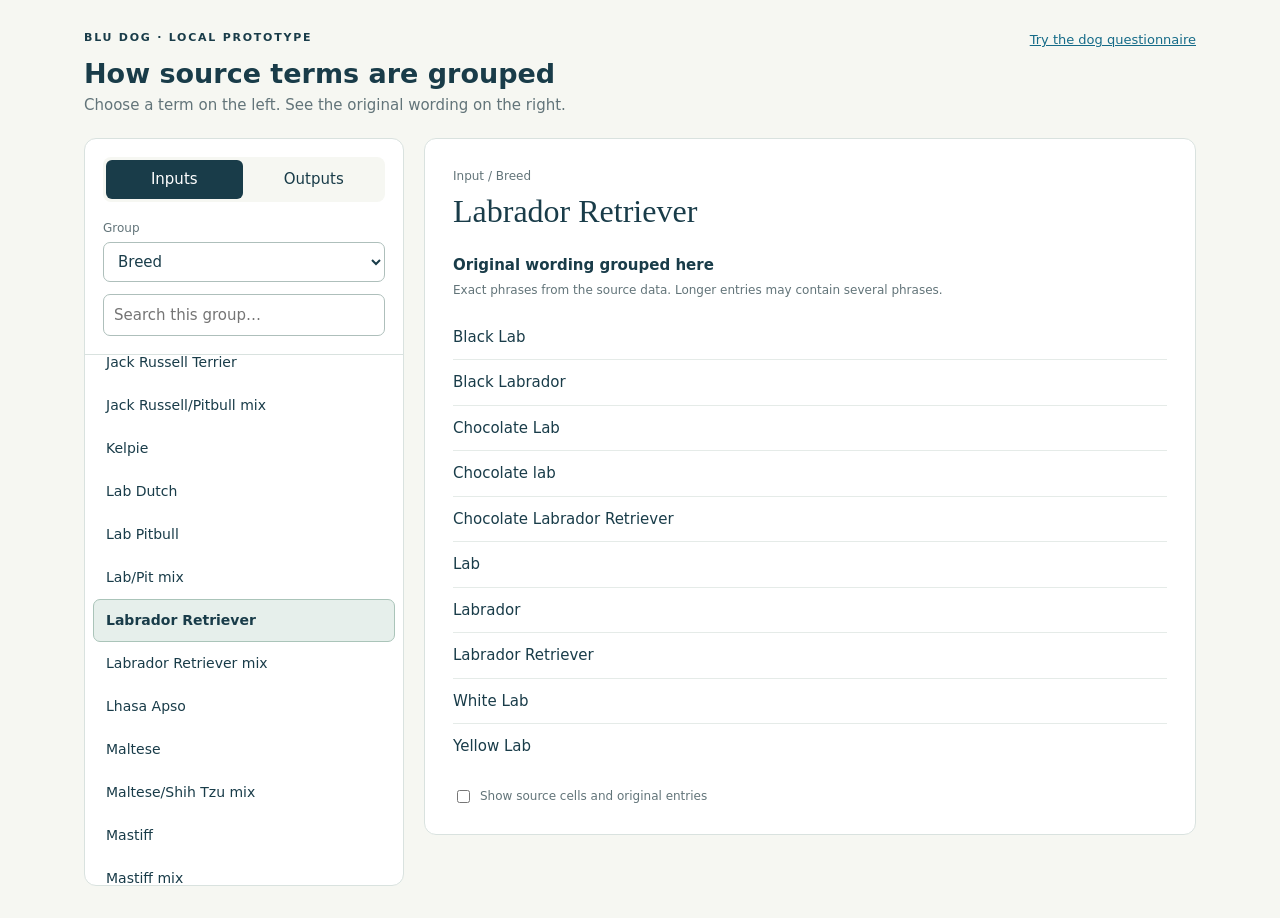
==== commit 2ec91bb6: "Add mixed dog questionnaire and symptom translation" ====
--- a/index.html
+++ b/index.html
@@ -27,10 +27,11 @@
 .subgroups{border-top:1px solid var(--line);margin-top:20px;padding-top:16px}.subgroups p{font-size:12px;color:var(--muted);margin:0 0 7px}.subgroups button{background:var(--paper);border:1px solid var(--line);border-radius:6px;padding:6px 9px;font-size:12px;margin:4px 5px 0 0;text-align:left}
 .footnote{font-size:12px;color:var(--muted);margin-top:22px}.mobile-back{display:none}
 @media(max-width:720px){header{padding:22px 16px 18px}h1{font-size:24px}header p{font-size:14px}main{grid-template-columns:1fr;padding:0 16px}.detail{position:static;padding:22px}.term-list{max-height:280px;min-height:120px}.mobile-back{display:block;border:0;background:none;color:var(--muted);padding:0;margin-bottom:16px;font-size:12px}}
+.page-nav{display:flex;justify-content:space-between;gap:12px;flex-wrap:wrap}.page-nav a{font-size:13px;color:#156b88}
 </style>
 </head>
 <body>
-<header><div class="brand">BLU DOG · LOCAL PROTOTYPE</div><h1>How source terms are grouped</h1><p>Choose a term on the left. See the original wording on the right.</p></header>
+<header><div class="page-nav"><div class="brand">BLU DOG · LOCAL PROTOTYPE</div><a href="./questionnaire.html">Try the dog questionnaire</a></div><h1>How source terms are grouped</h1><p>Choose a term on the left. See the original wording on the right.</p></header>
 <main>
  <section class="picker" aria-label="Choose a grouped term">
   <div class="controls">
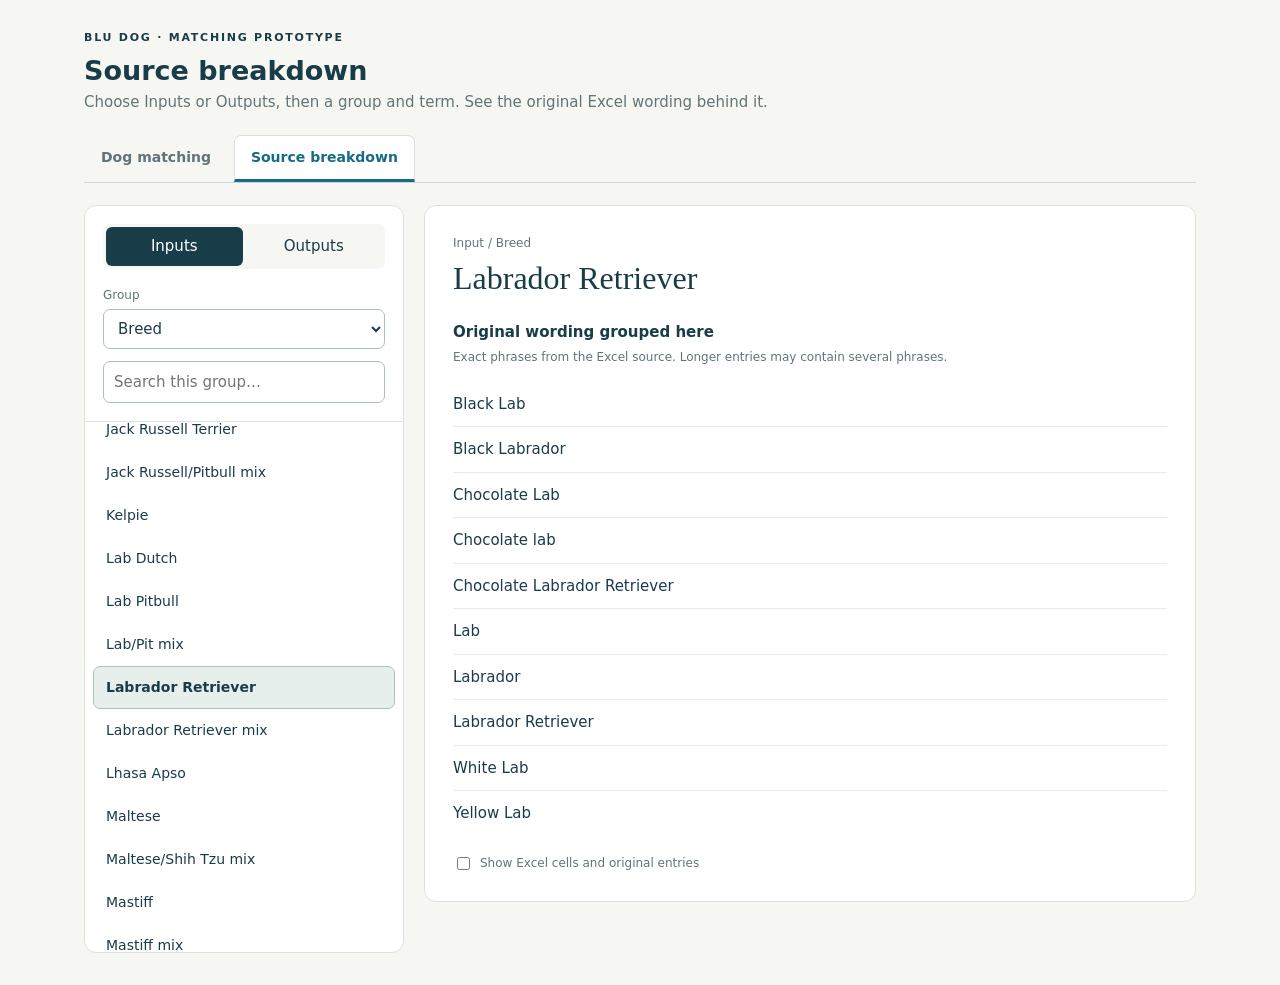
==== commit d601c264: "Add matching and source breakdown navigation tabs" ====
--- a/index.html
+++ b/index.html
@@ -2,7 +2,7 @@
 <html lang="en">
 <head>
 <meta charset="utf-8"><meta name="viewport" content="width=device-width,initial-scale=1">
-<title>BLU Dog · Grouped source terms</title><link rel="icon" href="data:,">
+<title>BLU Dog · Source breakdown</title><link rel="icon" href="data:,">
 <style>
 :root{--ink:#193c49;--muted:#627479;--line:#d9e2df;--paper:#f6f7f2;--selected:#e6efeb}
 *{box-sizing:border-box}body{margin:0;background:var(--paper);color:var(--ink);font:15px/1.5 system-ui,sans-serif}
@@ -27,11 +27,11 @@
 .subgroups{border-top:1px solid var(--line);margin-top:20px;padding-top:16px}.subgroups p{font-size:12px;color:var(--muted);margin:0 0 7px}.subgroups button{background:var(--paper);border:1px solid var(--line);border-radius:6px;padding:6px 9px;font-size:12px;margin:4px 5px 0 0;text-align:left}
 .footnote{font-size:12px;color:var(--muted);margin-top:22px}.mobile-back{display:none}
 @media(max-width:720px){header{padding:22px 16px 18px}h1{font-size:24px}header p{font-size:14px}main{grid-template-columns:1fr;padding:0 16px}.detail{position:static;padding:22px}.term-list{max-height:280px;min-height:120px}.mobile-back{display:block;border:0;background:none;color:var(--muted);padding:0;margin-bottom:16px;font-size:12px}}
-.page-nav{display:flex;justify-content:space-between;gap:12px;flex-wrap:wrap}.page-nav a{font-size:13px;color:#156b88}
+.review-tabs{display:flex;gap:6px;border-bottom:1px solid #c9d7d8;margin-top:22px}.review-tabs a{padding:11px 16px;border:1px solid transparent;border-bottom:3px solid transparent;border-radius:7px 7px 0 0;color:#60747a;text-decoration:none;font-size:14px;font-weight:650}.review-tabs a:hover{background:#edf2ee;color:#193c49}.review-tabs a[aria-current=page]{background:white;border-color:#d7e1e2;border-bottom-color:#156b88;color:#156b88}.review-tabs a:focus-visible{outline:3px solid #b87f35;outline-offset:2px}@media(max-width:520px){.review-tabs a{padding:10px 12px;font-size:13px}}
 </style>
 </head>
 <body>
-<header><div class="page-nav"><div class="brand">BLU DOG · LOCAL PROTOTYPE</div><a href="./questionnaire.html">Try the dog questionnaire</a></div><h1>How source terms are grouped</h1><p>Choose a term on the left. See the original wording on the right.</p></header>
+<header><div class="brand">BLU DOG · MATCHING PROTOTYPE</div><h1>Source breakdown</h1><p>Choose Inputs or Outputs, then a group and term. See the original Excel wording behind it.</p><nav class="review-tabs" aria-label="Review sections"><a href="./questionnaire.html">Dog matching</a><a href="./index.html" aria-current="page">Source breakdown</a></nav></header>
 <main>
  <section class="picker" aria-label="Choose a grouped term">
   <div class="controls">
@@ -72,15 +72,15 @@
    originals.get(original).push(cell);
   }else refs.push(cell);
  }
- return '<div class="sources">'+(refs.length?'<p>Source cells: '+refs.map(esc).join(', ')+'</p>':'')+[...originals].map(([text,cells])=>'<details><summary>Original entry · '+cells.map(esc).join(', ')+'</summary><div class="original">'+esc(text)+'</div></details>').join('')+'</div>';
+ return '<div class="sources">'+(refs.length?'<p>Excel cells: '+refs.map(esc).join(', ')+'</p>':'')+[...originals].map(([text,cells])=>'<details><summary>Original entry · '+cells.map(esc).join(', ')+'</summary><div class="original">'+esc(text)+'</div></details>').join('')+'</div>';
 }
 function renderDetail(){
  const evidence=data.evidence[selected];
  const numeric=selected==='value.age_diagnosis'||selected==='value.weight';
  const heading=numeric?'Recorded values'+(selected==='value.weight'?' (pounds)':' (years)'):'Original wording grouped here';
- let html='<button class="mobile-back" id="back">← Choose another term</button><p class="breadcrumb">'+(side==='inputs'?'Input':'Output')+' / '+esc(currentGroup().label)+'</p><h2>'+esc(data.labels[selected])+'</h2><h3>'+heading+'</h3><p class="hint">Exact phrases from the source data. Longer entries may contain several phrases.</p>';
+ let html='<button class="mobile-back" id="back">← Choose another term</button><p class="breadcrumb">'+(side==='inputs'?'Input':'Output')+' / '+esc(currentGroup().label)+'</p><h2>'+esc(data.labels[selected])+'</h2><h3>'+heading+'</h3><p class="hint">Exact phrases from the Excel source. Longer entries may contain several phrases.</p>';
  html+=evidence.length?'<ul class="wordings">'+evidence.map(e=>'<li class="wording">'+esc(e.text)+(showSources?sourceDetails(e):'')+'</li>').join('')+'</ul>':'<p class="empty">No source wording has been mapped to this term yet.</p>';
- if(evidence.length)html+='<label class="source-toggle"><input id="sources" type="checkbox" '+(showSources?'checked':'')+'>Show source cells and original entries</label>';
+ if(evidence.length)html+='<label class="source-toggle"><input id="sources" type="checkbox" '+(showSources?'checked':'')+'>Show Excel cells and original entries</label>';
  const children=(data.children[selected]||[]).filter(id=>currentGroup().members.includes(id));
  if(children.length)html+='<div class="subgroups"><p>This broader group also includes:</p>'+children.map(id=>'<button data-term="'+id+'">'+esc(data.labels[id])+'</button>').join('')+'</div>';
  if(side==='outputs')html+='<p class="footnote">This groups wording. Declined or uncertain treatment mentions can appear here.</p>';
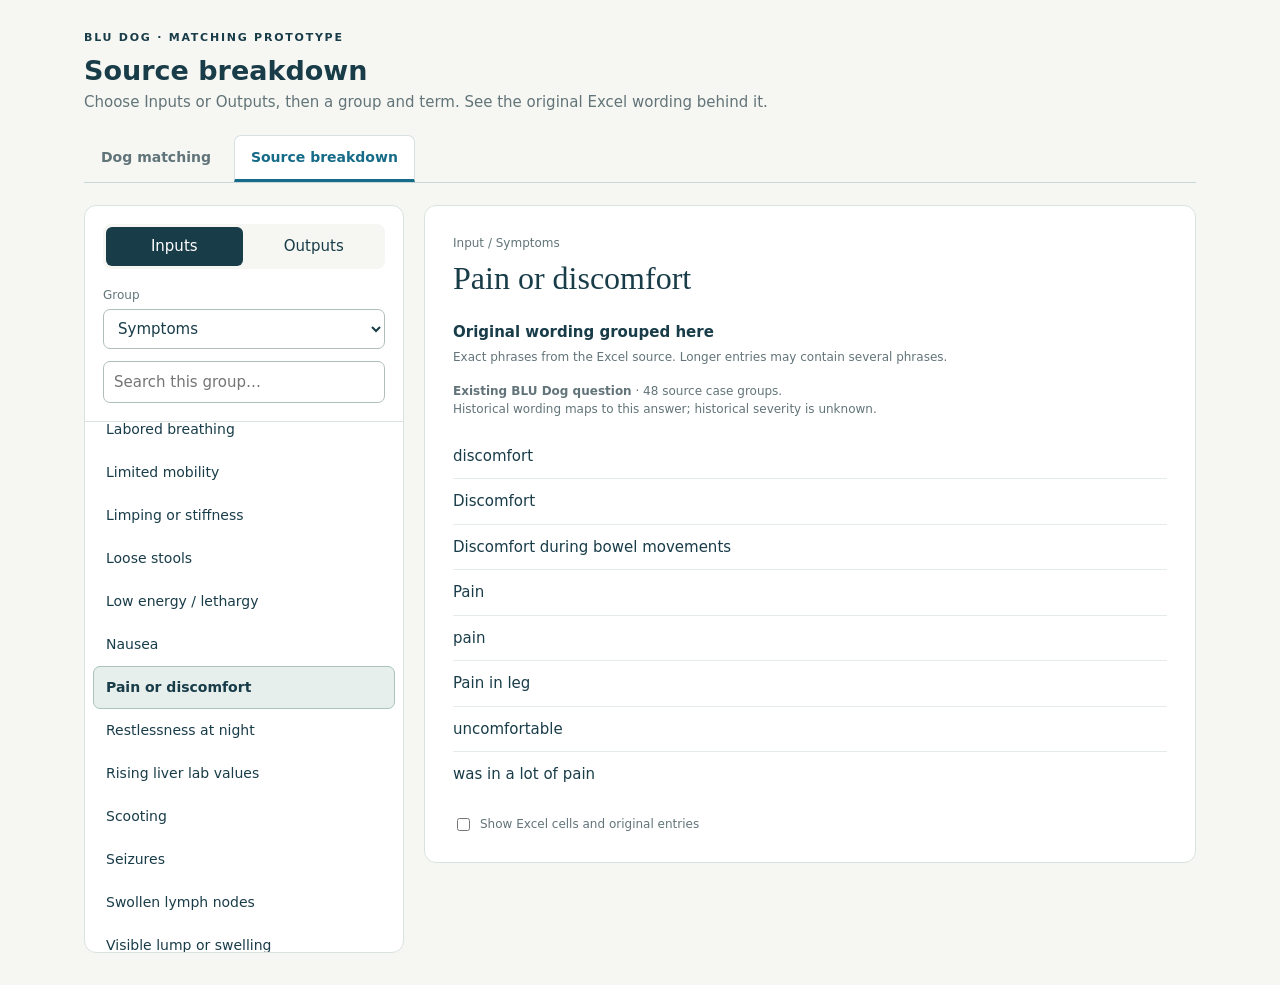
==== commit df0e323e: "Refine sparse dog matching and align symptom questions with BLU Dog" ====
--- a/index.html
+++ b/index.html
@@ -43,12 +43,12 @@
  </section>
  <section id="detail" class="detail" aria-label="Original wording"></section>
 </main>
-<script id="grouping-data" type="application/json">{"inputs": [{"id": "input.diagnosis", "label": "Condition", "members": ["diagnosis.source_abdominal", "diagnosis.source_acute_leukemia", "cancer.acute_lymphoblastic_leukemia", "cancer.adenocarcinoma", "diagnosis.source_anal_gland_adenocarcinoma", "diagnosis.source_anal_gland_carcinoma", "diagnosis.source_anal_gland_tumor", "diagnosis.source_anal_sac_carcinoma", "diagnosis.source_apocrine_gland_adenocarcinoma", "cancer.b_cell_lymphoma", "diagnosis.source_basal_cell_carcinoma", "diagnosis.source_basosquamous_carcinoma", "diagnosis.source_bladder", "diagnosis.source_breast", "cancer.adrenal_unspecified", "cancer.anal_unspecified", "cancer.bone_unspecified", "cancer.brain_unspecified", "cancer.intestinal_unspecified", "cancer.liver_unspecified", "cancer.lung_unspecified", "cancer.stomach_unspecified", "diagnosis.source_carotid_body_tumor", "diagnosis.source_chondrosarcoma", "diagnosis.source_colon", "diagnosis.source_colorectal", "diagnosis.source_cutaneous_plasmacytosis", "cancer.cutaneous_t_cell_lymphoma", "diagnosis.source_eye", "diagnosis.source_fatty_tumor", "diagnosis.source_fatty_tumors", "diagnosis.source_fibrosarcoma", "diagnosis.source_gastrointestinal_stromal_tumor", "cancer.glioma", "diagnosis.source_gum", "cancer.hemangiosarcoma", "diagnosis.source_hepatocellular_carcinoma", "diagnosis.source_histiocytic_sarcoma", "diagnosis.source_intestinal_lymphoma", "diagnosis.source_intramuscular_hemangiosarcoma", "diagnosis.source_large_b_cell_lymphoma", "diagnosis.source_large_cell_lymphoma", "diagnosis.source_large_gastric_histiocytic_sarcoma", "diagnosis.source_leiomyosarcoma", "cancer.leukemia", "diagnosis.source_lipoma", "diagnosis.source_lipomas", "diagnosis.source_lymphangiosarcoma", "cancer.lymphatic_leukemia", "diagnosis.source_lymphoblastic_lymphoma", "cancer.lymphoma", "diagnosis.source_malignant_melanoma", "diagnosis.source_mammary", "cancer.mast_cell_tumor", "diagnosis.source_medium_sarcoma", "cancer.melanoma", "diagnosis.source_mesothelioma", "diagnosis.source_multilobular_tumor_of_bone", "diagnosis.source_myelodysplasia_syndrome", "diagnosis.source_nasal", "diagnosis.source_nasal_adenocarcinoma", "diagnosis.source_nasal_sarcoma", "diagnosis.source_nicitans_gland_adenocarcinoma", "diagnosis.source_oral", "diagnosis.source_oral_melanoma", "diagnosis.source_oral_melanoma_spindle_cell", "diagnosis.source_osteoma", "cancer.osteosarcoma", "diagnosis.source_pancreatic", "diagnosis.source_pancreatic_adenocarcinoma", "diagnosis.source_peripheral_nerve_sheath_tumor", "diagnosis.source_plasmacytoma", "diagnosis.source_primary_mediastinal_t_cell_lymphoma", "diagnosis.source_prostate", "diagnosis.source_rectal", "diagnosis.source_renal_cell_carcinoma", "cancer.sarcoma_unspecified", "diagnosis.source_skin", "cancer.soft_tissue_sarcoma", "diagnosis.source_spindle_cell_carcinoma", "diagnosis.source_spindle_cell_sarcoma", "diagnosis.source_spine", "diagnosis.source_spleen", "diagnosis.source_squamous_cell_carcinoma", "diagnosis.source_subcutaneous_epithelial_lymphoma", "diagnosis.source_t_cell_lymphoma", "diagnosis.source_t_zone_lymphoma", "diagnosis.source_testicular", "diagnosis.source_throat", "diagnosis.source_thymoma", "diagnosis.source_thyroid", "diagnosis.source_thyroid_carcinoma", "cancer.transitional_cell_carcinoma"]}, {"id": "input.symptoms", "label": "Symptoms", "members": ["sign.anal_leakage", "sign.anxiety", "sign.appetite_loss", "sign.cough", "sign.diarrhea", "sign.difficulty_swallowing", "sign.discomfort", "sign.enlarged_lymph_nodes", "sign.foot_chewing", "sign.liver_values_increasing", "sign.inflammation", "sign.mobility_limited", "sign.limping", "sign.loose_stools", "sign.low_energy", "sign.pain", "sign.scooting", "sign.seizures", "sign.unwell", "sign.urinary_incontinence", "sign.vomiting", "sign.weight_loss"]}, {"id": "input.breed", "label": "Breed", "members": ["breed.source_airedale_terrier", "breed.alaskan_malamute", "breed.source_american_bulldog", "breed.source_american_pitbull_terrier", "breed.source_american_staffordshire_terrier", "breed.source_aussie", "breed.aussie_mix", "breed.source_australian_shepherd", "breed.source_australian_shepherd_mix", "breed.source_australian_shepherd_border_collie", "breed.source_basset_hound", "breed.source_basset_mix", "breed.source_basset_pitbull", "breed.source_basset_beagle", "breed.source_beabull", "breed.beagle", "breed.source_beagle_mix", "breed.source_beagle_golden_retriever", "breed.source_beauceron", "breed.source_belgian_sheepdog", "breed.source_belgian_shepherd_labrador_retriever_mix", "breed.source_bernese_mountain_dog", "breed.source_bichon", "breed.source_bichon_fris", "breed.source_boerboel_mastiff", "breed.border_collie", "breed.source_boston_terrier_brittany_spaniel_mix_with_some_pug", "breed.source_bouvier_des_flandres", "breed.source_boxer", "breed.source_boxer_mix", "breed.source_bull_mastiff", "breed.source_bull_terrier", "breed.source_bulldog", "breed.source_bully_mix", "breed.source_chihuahua", "breed.source_chihuahua_mix", "breed.source_chow_shar_pei_cross", "breed.source_cocker_spaniel", "breed.source_collie_mix", "breed.source_corgi", "breed.source_corsican", "breed.coton_de_tulear", "breed.source_crossbreed", "breed.dachshund", "breed.source_dalmatian", "breed.source_daschund_x_scottish_terrier", "breed.source_doberman", "breed.source_double_dapple_dashshund", "breed.source_doxie", "breed.source_english_bulldog", "breed.source_english_cocker_spaniel", "breed.source_english_pointer", "breed.source_english_sheepdog", "breed.source_flat_coated_retriever", "breed.source_french_bulldog", "breed.german_shepherd", "breed.source_german_shepherd_cross", "breed.source_german_shorthaired_pointer", "breed.source_glen_of_imaal_terrier", "breed.source_goldador_golden_retriever_labrador", "breed.source_golden_doodle", "breed.source_golden_lab", "breed.source_golden_retriever", "breed.source_golden_retriever_english_pointer", "breed.source_great_dane", "breed.source_great_pyrenees", "breed.greyhound", "breed.source_havanese_chihuahua", "breed.source_hawaiian_poi_dog", "breed.source_huskey", "breed.source_husky", "breed.source_husky_mix", "breed.source_husky_retriever_mix", "breed.source_husky_catahoula", "breed.source_italian_greyhound", "breed.source_jack_russell_terrier", "breed.source_jack_russell_pitbull_mix", "breed.source_kelpie", "breed.source_lab_dutch", "breed.source_lab_pitbull", "breed.source_lab_pit_mix", "breed.labrador_retriever", "breed.labrador_mix", "breed.source_lhasa_apso", "breed.source_maltese", "breed.maltese_shih_tzu_mix", "breed.source_mastiff", "breed.source_mastiff_mix", "breed.source_mini_schnauzer", "breed.source_miniature_pinscher", "breed.source_miniature_schnauzer", "breed.source_minpin", "breed.mixed_unspecified", "breed.source_mixed_breed", "breed.source_mutt_with_doberman_bulldog_and_husky_contributions", "breed.source_newfie_mix", "breed.source_old_english_sheepdog", "breed.source_papillon", "breed.source_part_lab", "breed.source_pit_bull_mix", "breed.source_pit_lab_mix", "breed.source_pitbull_mix", "breed.source_pitbull_shar_pei_mix", "breed.pitbull_unspecified", "breed.source_pom", "breed.source_pomeranian", "breed.source_poodle", "breed.poodle_mix", "breed.source_pug", "breed.pyrenees_unspecified", "breed.source_rat_terrier", "breed.source_retriever", "breed.source_retriever_mix", "breed.source_rhodesian_ridgeback", "breed.source_ridgeback", "breed.rottweiler", "breed.source_rottweiler_cross", "breed.source_schipperke", "breed.source_schnauzer", "breed.source_scottish_terrier", "breed.source_scotty", "breed.source_sheltie", "breed.source_shepherd", "breed.source_shepherd_boxer", "breed.source_shepherd_mix", "breed.source_shiba_inu", "breed.shih_tzu", "breed.source_siberian_husky", "breed.source_siberian_husky_wolf_mix", "breed.source_silky_terrier", "breed.source_st_bernard", "breed.source_staffordshire", "breed.source_staffordshire_bullheaded", "breed.source_staffordshire_terrier", "breed.source_standard_poodle", "breed.source_terrier", "breed.source_tibetan_terrier", "breed.source_toy_australian_shepherd", "breed.source_toy_fox_terrier", "breed.source_toy_terrier", "breed.west_highland_white_terrier", "breed.source_white_shepherd", "breed.source_wiener", "breed.source_yorkie", "breed.source_yorkshire_terrier"]}, {"id": "input.sex", "label": "Sex", "members": ["sex.female", "sex.male"]}, {"id": "input.age", "label": "Age at diagnosis", "members": ["value.age_diagnosis"]}, {"id": "input.weight", "label": "Weight", "members": ["value.weight"]}], "outputs": [{"id": "cat.plant", "label": "Plant therapeutics", "members": ["tx.apricot_seeds", "tx.bone_broth_turmeric", "tx.brady_senior", "tx.cannabis_oil", "tx.cannabis", "tx.cbd_feco", "tx.cbd_honey", "tx.cbd_nano_powder", "tx.cbd_oil", "tx.chinese_herbs", "tx.critical_immune_defense", "tx.curcumin", "tx.essiac", "tx.frankincense_copaiba_capsule", "tx.frankincense_oil", "tx.green_tea_extract", "tx.stasis_breaker", "tx.milk_thistle", "tx.slippery_elm", "tx.thc_butter", "tx.thc_feco", "tx.thc_oil", "tx.thc_tincture", "tx.thc_cbd_feco", "tx.thc_cbd_oil", "tx.thca_tincture", "tx.turmeric"], "parent": null}, {"id": "cat.cannabis", "label": "Cannabis therapeutics", "members": ["tx.brady_senior", "tx.cannabis_oil", "tx.cannabis", "tx.cbd_feco", "tx.cbd_honey", "tx.cbd_nano_powder", "tx.cbd_oil", "tx.thc_butter", "tx.thc_feco", "tx.thc_oil", "tx.thc_tincture", "tx.thc_cbd_feco", "tx.thc_cbd_oil", "tx.thca_tincture"], "parent": "cat.plant"}, {"id": "cat.botanical", "label": "Other botanical preparations", "members": ["tx.apricot_seeds", "tx.bone_broth_turmeric", "tx.chinese_herbs", "tx.critical_immune_defense", "tx.curcumin", "tx.essiac", "tx.frankincense_copaiba_capsule", "tx.frankincense_oil", "tx.green_tea_extract", "tx.stasis_breaker", "tx.milk_thistle", "tx.slippery_elm", "tx.turmeric"], "parent": "cat.plant"}, {"id": "cat.mushroom", "label": "Mushroom products", "members": ["tx.five_defender", "tx.critical_immune_defense", "tx.im_yunity", "tx.reishi", "tx.turkey_tail"], "parent": null}, {"id": "cat.medication", "label": "Medications and biologics", "members": ["tx.antibiotics", "tx.chemotherapy", "tx.chop", "tx.dexamethasone", "tx.doxycycline", "tx.elspar", "tx.fenbendazole", "tx.furosemide", "tx.gabapentin", "tx.ivermectin", "tx.keppra", "tx.meloxicam", "tx.pain_medication", "tx.panacur", "tx.phenobarbital", "tx.piroxicam", "tx.prednisone", "tx.steroids", "tx.tramadol"], "parent": null}, {"id": "cat.procedure", "label": "Procedures and physical therapies", "members": ["tx.acupuncture", "tx.amputation", "tx.exercise", "tx.laser", "tx.radiation", "tx.surgery"], "parent": null}, {"id": "cat.nutrition", "label": "Nutrition and supplements", "members": ["tx.hip_joint", "tx.bixby_powder", "tx.bone_broth_turmeric", "tx.calcium", "tx.critical_immune_defense", "tx.denamarin", "tx.diet_change", "tx.fiber", "tx.fish_oil", "tx.homemade_diet", "tx.krill_oil", "tx.omega_fatty_acids", "tx.rx_biotics", "tx.rx_canine_minerals", "tx.rx_essential_minerals", "tx.rx_mega_flex", "tx.rx_nutrigest", "tx.rx_vitamin_d3", "tx.rx_zyme", "tx.prebiotic_probiotic", "tx.probiotic", "tx.raw_diet", "tx.salmon_oil", "tx.serrapeptase", "tx.supplement_unspecified", "tx.vitamin_c", "tx.vitamins"], "parent": null}, {"id": "cat.other", "label": "Other reported approaches", "members": ["tx.health_kinesiology", "tx.reiki", "tx.rife"], "parent": null}, {"id": "cat.unclassified", "label": "Unclassified reported products", "members": ["tx.espar"], "parent": null}], "labels": {"sign.unwell": "Unwell; unspecified", "breed.source_silky_terrier": "Silky Terrier", "breed.source_german_shorthaired_pointer": "German Shorthaired Pointer", "diagnosis.source_plasmacytoma": "Plasmacytoma (source label)", "breed.pyrenees_unspecified": "Pyrenees; breed unresolved", "breed.source_jack_russell_pitbull_mix": "Jack Russell/Pitbull mix", "breed.mixed_unspecified": "Mixed breed; ancestry unspecified", "tx.turkey_tail": "Turkey tail", "tx.serrapeptase": "Serrapeptase", "tx.exercise": "Exercise", "diagnosis.source_squamous_cell_carcinoma": "Squamous cell carcinoma (source label)", "breed.source_pit_lab_mix": "Pit/Lab Mix", "sign.mobility_limited": "Limited mobility", "cancer.b_cell_lymphoma": "B-cell lymphoma", "breed.source_american_bulldog": "American bulldog", "diagnosis.source_renal_cell_carcinoma": "Renal cell carcinoma (source label)", "breed.source_australian_shepherd": "Australian Shepherd", "cancer.acute_lymphoblastic_leukemia": "Acute lymphoblastic leukemia", "sign.anal_leakage": "Anal leakage", "tx.probiotic": "Probiotics; unspecified", "diagnosis.source_carotid_body_tumor": "Carotid body tumor (source label)", "sign.cough": "Cough", "sign.enlarged_lymph_nodes": "Enlarged lymph nodes", "diagnosis.source_intestinal_lymphoma": "Intestinal lymphoma (source label)", "breed.source_hawaiian_poi_dog": "Hawaiian Poi Dog", "breed.aussie_mix": "Aussie mix; expansion unresolved", "diagnosis.source_thymoma": "Thymoma (source label)", "tx.thc_cbd_oil": "THC/CBD oil", "tx.surgery": "Surgery; details retained in source", "breed.source_pitbull_mix": "Pitbull mix", "cancer.hemangiosarcoma": "Hemangiosarcoma", "diagnosis.source_gum": "Gum (source label)", "breed.source_american_pitbull_terrier": "American Pitbull Terrier", "diagnosis.source_oral_melanoma": "Oral Melanoma (source label)", "breed.source_beabull": "Beabull", "breed.source_basset_mix": "Basset mix", "diagnosis.source_intramuscular_hemangiosarcoma": "Intramuscular hemangiosarcoma (source label)", "breed.source_golden_lab": "Golden Lab", "breed.pitbull_unspecified": "Pitbull; type unspecified", "breed.source_st_bernard": "St. Bernard", "breed.source_terrier": "Terrier", "breed.source_bichon_fris": "Bichon Frisé", "breed.source_daschund_x_scottish_terrier": "Daschund x Scottish Terrier", "diagnosis.source_myelodysplasia_syndrome": "Myelodysplasia Syndrome (source label)", "tx.frankincense_copaiba_capsule": "Frankincense and copaiba oils combined in capsule", "breed.dachshund": "Dachshund", "diagnosis.source_acute_leukemia": "Acute leukemia (source label)", "sign.seizures": "Seizures", "breed.source_mini_schnauzer": "Mini Schnauzer", "sign.low_energy": "Low energy / lethargy", "sex.female": "Female", "tx.turmeric": "Turmeric", "tx.antibiotics": "Antibiotics; unspecified", "diagnosis.source_cutaneous_plasmacytosis": "Cutaneous plasmacytosis (source label)", "breed.coton_de_tulear": "Coton de Tulear", "breed.source_bulldog": "Bulldog", "tx.elspar": "Elspar", "tx.radiation": "Radiation therapy", "breed.source_miniature_pinscher": "Miniature Pinscher", "breed.source_great_dane": "Great Dane", "tx.dexamethasone": "Dexamethasone", "breed.source_chow_shar_pei_cross": "Chow/Shar-pei cross", "breed.source_english_cocker_spaniel": "English Cocker Spaniel", "cancer.mast_cell_tumor": "Mast cell tumor", "sign.appetite_loss": "Appetite loss", "diagnosis.source_nasal_adenocarcinoma": "Nasal adenocarcinoma (source label)", "breed.source_bernese_mountain_dog": "Bernese Mountain Dog", "breed.source_flat_coated_retriever": "Flat-Coated Retriever", "breed.source_pomeranian": "Pomeranian", "tx.vitamin_c": "Vitamin C", "tx.thc_oil": "THC oil", "diagnosis.source_large_gastric_histiocytic_sarcoma": "Large gastric histiocytic sarcoma (source label)", "cancer.intestinal_unspecified": "Cancer involving intestine; histology unspecified", "breed.source_newfie_mix": "Newfie mix", "tx.thca_tincture": "THCA tincture", "breed.source_kelpie": "Kelpie", "cancer.glioma": "Glioma", "sex.male": "Male", "cancer.sarcoma_unspecified": "Sarcoma; subtype unspecified", "cancer.bone_unspecified": "Cancer involving bone; histology unspecified", "cancer.melanoma": "Melanoma", "tx.tramadol": "Tramadol", "breed.source_schnauzer": "Schnauzer", "breed.source_pit_bull_mix": "Pit Bull mix", "diagnosis.source_nasal_sarcoma": "Nasal sarcoma (source label)", "tx.milk_thistle": "Milk thistle", "breed.source_english_bulldog": "English Bulldog", "breed.source_mastiff_mix": "Mastiff mix", "tx.raw_diet": "Raw diet", "breed.source_chihuahua_mix": "Chihuahua mix", "breed.source_havanese_chihuahua": "Havanese/Chihuahua.", "tx.reiki": "Reiki; reported approach", "breed.border_collie": "Border Collie", "tx.gabapentin": "Gabapentin", "tx.meloxicam": "Meloxicam", "breed.source_bull_terrier": "Bull Terrier", "tx.rx_zyme": "Pets RX Zyme", "tx.amputation": "Amputation", "tx.apricot_seeds": "Apricot seeds", "diagnosis.source_t_cell_lymphoma": "T-cell Lymphoma (source label)", "breed.source_rottweiler_cross": "Rottweiler-cross", "diagnosis.source_subcutaneous_epithelial_lymphoma": "Subcutaneous epithelial lymphoma (source label)", "sign.limping": "Limping", "breed.source_huskey": "Huskey", "sign.discomfort": "Discomfort", "diagnosis.source_nasal": "Nasal (source label)", "diagnosis.source_malignant_melanoma": "Malignant melanoma (source label)", "breed.source_schipperke": "Schipperke", "breed.source_golden_retriever_english_pointer": "Golden Retriever/English Pointer", "tx.keppra": "Keppra", "tx.vitamins": "Vitamins; unspecified", "tx.rx_canine_minerals": "Pets RX Canine Minerals", "sign.liver_values_increasing": "Increasing liver laboratory values; analyte unspecified", "breed.source_yorkie": "Yorkie", "breed.source_husky_mix": "Husky Mix", "breed.source_shepherd_boxer": "Shepherd Boxer", "breed.source_lab_pit_mix": "Lab/Pit mix", "breed.source_boston_terrier_brittany_spaniel_mix_with_some_pug": "Boston Terrier/Brittany Spaniel Mix (with some pug)", "tx.phenobarbital": "Phenobarbital", "tx.thc_feco": "THC FECO", "tx.bone_broth_turmeric": "Bone broth powder with turmeric", "breed.source_shepherd": "Shepherd", "cancer.lymphoma": "Lymphoma", "breed.source_husky_catahoula": "Husky/Catahoula", "breed.source_beagle_golden_retriever": "Beagle/Golden Retriever", "diagnosis.source_thyroid": "Thyroid (source label)", "sign.anxiety": "Anxiety", "breed.alaskan_malamute": "Alaskan Malamute", "tx.supplement_unspecified": "Supplement; unspecified", "tx.fiber": "Fiber; preparation unspecified", "breed.source_glen_of_imaal_terrier": "Glen of Imaal Terrier", "sign.vomiting": "Vomiting", "tx.im_yunity": "I’m-Yunity; historical formulation unspecified", "cancer.anal_unspecified": "Cancer involving anal region; histology unspecified", "breed.source_belgian_shepherd_labrador_retriever_mix": "Belgian Shepherd/Labrador Retriever mix", "breed.source_airedale_terrier": "Airedale Terrier", "sign.scooting": "Scooting", "diagnosis.source_peripheral_nerve_sheath_tumor": "Peripheral nerve sheath tumor (source label)", "breed.source_shiba_inu": "Shiba Inu", "diagnosis.source_fatty_tumors": "Fatty tumors (source label)", "diagnosis.source_multilobular_tumor_of_bone": "Multilobular Tumor of Bone (source label)", "diagnosis.source_pancreatic": "Pancreatic (source label)", "breed.source_golden_doodle": "Golden Doodle", "diagnosis.source_fatty_tumor": "Fatty tumor (source label)", "cancer.cutaneous_t_cell_lymphoma": "Cutaneous T-cell lymphoma", "breed.source_australian_shepherd_border_collie": "Australian Shepherd/Border Collie", "breed.source_goldador_golden_retriever_labrador": "Goldador (Golden Retriever + Labrador)", "breed.source_siberian_husky": "Siberian Husky", "diagnosis.source_skin": "Skin (source label)", "breed.source_english_pointer": "English Pointer", "tx.green_tea_extract": "Green tea extract", "diagnosis.source_mammary": "Mammary (source label)", "diagnosis.source_rectal": "Rectal (source label)", "breed.source_boxer": "Boxer", "breed.source_wiener": "Wiener", "breed.source_basset_beagle": "Basset/Beagle", "tx.thc_cbd_feco": "THC/CBD FECO", "diagnosis.source_anal_sac_carcinoma": "Anal sac carcinoma (source label)", "tx.essiac": "Essiac tea; ingredients not listed", "diagnosis.source_t_zone_lymphoma": "T-zone lymphoma (source label)", "breed.source_basset_hound": "Basset Hound", "sign.pain": "Pain", "diagnosis.source_oral": "Oral (source label)", "diagnosis.source_apocrine_gland_adenocarcinoma": "Apocrine gland adenocarcinoma (source label)", "diagnosis.source_nicitans_gland_adenocarcinoma": "Nicitans Gland Adenocarcinoma (source label)", "diagnosis.source_spleen": "Spleen (source label)", "sign.weight_loss": "Weight loss", "breed.source_shepherd_mix": "Shepherd Mix", "breed.source_dalmatian": "Dalmatian", "breed.source_jack_russell_terrier": "Jack Russell Terrier", "breed.german_shepherd": "German Shepherd", "tx.prebiotic_probiotic": "Prebiotic/probiotic preparation; formulation unresolved", "tx.acupuncture": "Acupuncture", "diagnosis.source_spine": "Spine (source label)", "tx.rx_nutrigest": "Pets RX Nutrigest", "tx.prednisone": "Prednisone", "tx.thc_butter": "THC butter", "tx.five_defender": "5 Defender Mushrooms; brand unresolved", "tx.critical_immune_defense": "Critical Immune Defense", "tx.slippery_elm": "Slippery elm", "cancer.brain_unspecified": "Cancer involving brain; histology unspecified", "tx.homemade_diet": "Homemade diet", "tx.furosemide": "Furosemide", "breed.beagle": "Beagle", "breed.source_staffordshire_terrier": "Staffordshire Terrier", "diagnosis.source_colon": "Colon (source label)", "breed.source_boerboel_mastiff": "Boerboel Mastiff", "diagnosis.source_leiomyosarcoma": "Leiomyosarcoma (source label)", "breed.source_doberman": "Doberman", "sign.inflammation": "Inflammation; unspecified", "sign.diarrhea": "Diarrhea", "diagnosis.source_lymphangiosarcoma": "Lymphangiosarcoma (source label)", "breed.source_american_staffordshire_terrier": "American Staffordshire Terrier", "tx.doxycycline": "Doxycycline", "breed.source_boxer_mix": "Boxer Mix", "breed.source_crossbreed": "Crossbreed", "breed.source_yorkshire_terrier": "Yorkshire Terrier", "breed.source_collie_mix": "Collie mix", "breed.source_staffordshire": "Staffordshire", "diagnosis.source_chondrosarcoma": "Chondrosarcoma (source label)", "breed.maltese_shih_tzu_mix": "Maltese/Shih Tzu mix", "breed.source_husky": "Husky", "breed.source_cocker_spaniel": "Cocker Spaniel", "cancer.liver_unspecified": "Cancer involving liver; histology unspecified", "breed.source_great_pyrenees": "Great Pyrenees", "diagnosis.source_hepatocellular_carcinoma": "Hepatocellular carcinoma (source label)", "breed.source_bouvier_des_flandres": "Bouvier des Flandres", "breed.source_white_shepherd": "White Shepherd", "tx.cbd_nano_powder": "CBD nano-powder", "tx.stasis_breaker": "Jing Tang Stasis Breaker; historical formulation unspecified", "breed.source_bichon": "Bichon", "breed.labrador_mix": "Labrador Retriever mix", "diagnosis.source_primary_mediastinal_t_cell_lymphoma": "Primary Mediastinal T-Cell Lymphoma (source label)", "tx.cbd_honey": "CBD honey", "tx.laser": "Laser therapy; unspecified", "breed.source_mixed_breed": "Mixed-breed", "tx.rife": "Rife frequency; reported approach", "breed.source_chihuahua": "Chihuahua", "cancer.transitional_cell_carcinoma": "Transitional cell carcinoma", "breed.labrador_retriever": "Labrador Retriever", "breed.source_italian_greyhound": "Italian Greyhound", "breed.source_maltese": "Maltese", "breed.source_toy_fox_terrier": "Toy Fox Terrier", "tx.krill_oil": "Krill oil", "tx.fenbendazole": "Fenbendazole", "tx.espar": "E-spar injections; exact product unresolved", "breed.source_beauceron": "Beauceron", "breed.source_bully_mix": "Bully mix", "breed.rottweiler": "Rottweiler", "sign.urinary_incontinence": "Urinary incontinence", "breed.source_rhodesian_ridgeback": "Rhodesian Ridgeback", "diagnosis.source_eye": "Eye (source label)", "diagnosis.source_basosquamous_carcinoma": "Basosquamous carcinoma (source label)", "cancer.leukemia": "Leukemia", "tx.diet_change": "Diet change; details retained in source", "diagnosis.source_histiocytic_sarcoma": "Histiocytic sarcoma (source label)", "sign.loose_stools": "Loose stools", "cancer.lymphatic_leukemia": "Lymphatic leukemia; source wording", "tx.reishi": "Reishi", "cancer.lung_unspecified": "Cancer involving lung; histology unspecified", "tx.brady_senior": "Brady’s Senior Formula; formulation unverified", "tx.salmon_oil": "Salmon oil", "value.weight": "Body weight", "breed.source_tibetan_terrier": "Tibetan Terrier", "breed.source_husky_retriever_mix": "Husky Retriever mix", "breed.source_pug": "Pug", "breed.source_french_bulldog": "French bulldog", "breed.source_german_shepherd_cross": "German Shepherd cross", "tx.calcium": "Calcium", "tx.health_kinesiology": "Health kinesiology; reported approach", "breed.greyhound": "Greyhound", "diagnosis.source_large_cell_lymphoma": "Large cell lymphoma (source label)", "tx.pain_medication": "Pain medication; unspecified", "breed.source_retriever": "Retriever", "diagnosis.source_basal_cell_carcinoma": "Basal cell carcinoma (source label)", "breed.source_basset_pitbull": "Basset Pitbull", "tx.curcumin": "Curcumin", "diagnosis.source_bladder": "Bladder (source label)", "sign.foot_chewing": "Foot chewing", "tx.steroids": "Steroids; unspecified", "tx.denamarin": "Denamarin; variant unspecified", "diagnosis.source_thyroid_carcinoma": "Thyroid carcinoma (source label)", "breed.poodle_mix": "Poodle mix", "breed.source_lab_pitbull": "Lab Pitbull", "tx.frankincense_oil": "Frankincense oil", "breed.west_highland_white_terrier": "West Highland White Terrier", "breed.source_mastiff": "Mastiff", "breed.source_double_dapple_dashshund": "Double Dapple Dashshund", "diagnosis.source_throat": "Throat (source label)", "breed.source_toy_australian_shepherd": "Toy Australian Shepherd", "cancer.stomach_unspecified": "Cancer involving stomach; histology unspecified", "tx.cbd_oil": "CBD oil", "diagnosis.source_fibrosarcoma": "Fibrosarcoma (source label)", "breed.source_pitbull_shar_pei_mix": "Pitbull/Shar pei mix", "cancer.soft_tissue_sarcoma": "Soft tissue sarcoma", "tx.rx_biotics": "Pets RX Biotics", "breed.source_lab_dutch": "Lab Dutch", "tx.chinese_herbs": "Chinese herbs; formulation unspecified", "tx.rx_mega_flex": "Pets RX Mega Flex", "breed.source_lhasa_apso": "Lhasa Apso", "tx.hip_joint": "Advanced Hip & Joint supplement; composition unverified", "tx.panacur": "Panacur; formulation unspecified", "tx.fish_oil": "Fish oil", "breed.source_pom": "Pom", "breed.source_scotty": "Scotty", "diagnosis.source_abdominal": "Abdominal (source label)", "breed.source_siberian_husky_wolf_mix": "Siberian Husky/Wolf mix", "cancer.osteosarcoma": "Osteosarcoma", "breed.source_minpin": "Minpin", "breed.source_corgi": "Corgi", "breed.source_toy_terrier": "Toy Terrier", "breed.source_beagle_mix": "Beagle Mix", "tx.chemotherapy": "Chemotherapy; regimen unspecified", "diagnosis.source_oral_melanoma_spindle_cell": "Oral melanoma spindle cell (source label)", "breed.source_belgian_sheepdog": "Belgian Sheepdog", "diagnosis.source_colorectal": "Colorectal (source label)", "value.age_diagnosis": "Age at diagnosis", "breed.source_corsican": "Corsican", "breed.source_rat_terrier": "Rat terrier", "cancer.adrenal_unspecified": "Cancer involving adrenal gland; histology unspecified", "breed.source_sheltie": "Sheltie", "diagnosis.source_large_b_cell_lymphoma": "Large B-Cell Lymphoma (source label)", "tx.ivermectin": "Ivermectin", "breed.source_poodle": "Poodle", "diagnosis.source_anal_gland_adenocarcinoma": "Anal gland adenocarcinoma (source label)", "tx.chop": "CHOP chemotherapy; components not expanded", "breed.source_staffordshire_bullheaded": "Staffordshire Bullheaded", "diagnosis.source_spindle_cell_sarcoma": "Spindle cell sarcoma (source label)", "breed.source_papillon": "Papillon", "tx.bixby_powder": "Bixby Immunity powder; composition unverified", "breed.source_ridgeback": "Ridgeback", "breed.source_aussie": "Aussie", "diagnosis.source_osteoma": "Osteoma (source label)", "breed.source_part_lab": "Part Lab", "breed.source_doxie": "Doxie", "breed.source_standard_poodle": "Standard Poodle", "breed.source_bull_mastiff": "Bull Mastiff", "breed.shih_tzu": "Shih Tzu", "tx.rx_essential_minerals": "Pets RX Essential Minerals", "tx.cbd_feco": "CBD FECO", "diagnosis.source_gastrointestinal_stromal_tumor": "Gastrointestinal Stromal Tumor (source label)", "diagnosis.source_mesothelioma": "Mesothelioma (source label)", "breed.source_old_english_sheepdog": "Old English Sheepdog", "breed.source_mutt_with_doberman_bulldog_and_husky_contributions": "Mutt (with Doberman, bulldog, and husky contributions)", "tx.cannabis": "Cannabis; product unspecified", "diagnosis.source_testicular": "Testicular (source label)", "diagnosis.source_lymphoblastic_lymphoma": "Lymphoblastic lymphoma (source label)", "tx.rx_vitamin_d3": "Pets RX Vitamin D3", "sign.difficulty_swallowing": "Difficulty swallowing", "diagnosis.source_lipoma": "Lipoma (source label)", "tx.cannabis_oil": "Cannabis oil; composition unspecified", "diagnosis.source_medium_sarcoma": "Medium sarcoma (source label)", "tx.thc_tincture": "THC tincture", "tx.omega_fatty_acids": "Omega fatty acids; preparation unspecified", "cancer.adenocarcinoma": "Adenocarcinoma", "breed.source_retriever_mix": "Retriever Mix", "diagnosis.source_pancreatic_adenocarcinoma": "Pancreatic adenocarcinoma (source label)", "breed.source_golden_retriever": "Golden Retriever", "breed.source_australian_shepherd_mix": "Australian Shepherd Mix", "breed.source_scottish_terrier": "Scottish Terrier", "diagnosis.source_anal_gland_tumor": "Anal Gland Tumor (source label)", "breed.source_miniature_schnauzer": "Miniature Schnauzer", "tx.piroxicam": "Piroxicam", "diagnosis.source_breast": "Breast (source label)", "diagnosis.source_anal_gland_carcinoma": "Anal gland carcinoma (source label)", "diagnosis.source_prostate": "Prostate (source label)", "breed.source_english_sheepdog": "English Sheepdog", "diagnosis.source_spindle_cell_carcinoma": "Spindle cell carcinoma (source label)", "diagnosis.source_lipomas": "Lipomas (source label)"}, "evidence": {"sign.unwell": [{"text": "Unwell", "cells": ["X6", "X69"]}, {"text": "unwell", "cells": ["X33", "X163", "X165", "X169", "X275"]}], "breed.source_silky_terrier": [{"text": "Silky Terrier", "cells": ["Q367"]}], "breed.source_german_shorthaired_pointer": [{"text": "German Shorthaired Pointer", "cells": ["Q364"]}], "diagnosis.source_plasmacytoma": [{"text": "Plasmacytoma", "cells": ["S424"]}], "breed.pyrenees_unspecified": [{"text": "Pyrenees", "cells": ["Q540"]}], "breed.source_jack_russell_pitbull_mix": [{"text": "Jack Russell/Pitbull mix", "cells": ["Q469"]}], "breed.mixed_unspecified": [{"text": "Mixed breed", "cells": ["Q312", "Q636"]}, {"text": "Mutt", "cells": ["Q22"]}], "tx.turkey_tail": [{"text": "Turkey tail", "cells": ["AE23", "AE61", "AE76", "AE86", "AE106", "AE140", "AE157", "AE185", "AE188", "AE226", "AE254", "AE345", "AE428", "AE441", "AE515", "AE519", "AE520", "AE526", "AE585", "AE589", "AE594", "AE619", "AE621", "AE674"]}, {"text": "turkey tail", "cells": ["AE5", "AE243", "AE330", "AE431", "AE436", "AE437", "AE517", "AE587"]}, {"text": "Turkey Tail", "cells": ["AE83", "AE352", "AE422", "AE426"]}], "tx.serrapeptase": [{"text": "Serrapeptase", "cells": ["AE43", "AE59", "AE61", "AE147", "AE153", "AE154", "AE163", "AE176", "AE185", "AE196", "AE197", "AE213", "AE219", "AE223", "AE225", "AE250", "AE276", "AE289", "AE290"]}, {"text": "serrapeptase", "cells": ["AE5", "AE103", "AE243", "AE330", "AE444"]}], "tx.exercise": [{"text": "Exercise", "cells": ["AD507", "AD606"]}, {"text": "Exercise (45 minutes a day)", "cells": ["AD7"]}], "diagnosis.source_squamous_cell_carcinoma": [{"text": "Squamous cell carcinoma", "cells": ["T330", "T331", "T332", "T333", "T413", "S654"]}], "breed.source_pit_lab_mix": [{"text": "Pit/Lab Mix", "cells": ["Q244"]}], "sign.mobility_limited": [{"text": "Difficulty using remaining hind leg", "cells": ["X678"]}, {"text": "Limited mobility", "cells": ["X8", "X68", "X71", "X77", "X101", "X238", "X293", "X325", "X353", "X355", "X562"]}, {"text": "limited mobility", "cells": ["X33", "X115", "X125", "X136", "X176", "X200", "X393"]}], "cancer.b_cell_lymphoma": [{"text": "B-Cell Lymphoma", "cells": ["T21", "T22", "T23", "S442", "S517"]}, {"text": "B-cell lymphoma", "cells": ["S646"]}], "breed.source_american_bulldog": [{"text": "American bulldog", "cells": ["Q440"]}, {"text": "American Bulldog", "cells": ["Q464", "Q471", "Q484", "Q511", "Q524"]}], "diagnosis.source_renal_cell_carcinoma": [{"text": "Renal cell carcinoma", "cells": ["S436"]}], "breed.source_australian_shepherd": [{"text": "Australian Shepherd", "cells": ["Q65", "Q505", "Q520"]}], "cancer.acute_lymphoblastic_leukemia": [{"text": "Acute lymphoblastic leukemia", "cells": ["T6"]}], "sign.anal_leakage": [{"text": "anal leaking", "cells": ["X7"]}], "tx.probiotic": [{"text": "Probiotic", "cells": ["AE71", "AE406", "AE434", "AE648"]}, {"text": "probiotics", "cells": ["AE14", "AE122", "AE524", "AE526", "AE569", "AE590", "AE591"]}, {"text": "Probiotics", "cells": ["AE173", "AE185", "AE221", "AE405", "AE446", "AE597"]}], "diagnosis.source_carotid_body_tumor": [{"text": "Carotid body tumor", "cells": ["S625"]}], "sign.cough": [{"text": "Cough", "cells": ["X648"]}, {"text": "coughing", "cells": ["X83", "X113", "X565", "X665"]}, {"text": "Coughing", "cells": ["X115", "X134", "X333", "X377", "X419", "X575"]}], "sign.enlarged_lymph_nodes": [{"text": "Enlarged lymph nodes", "cells": ["X22", "X119", "X601"]}, {"text": "enlarged lymph nodes", "cells": ["X370"]}, {"text": "Lymph nodes were swollen", "cells": ["X513"]}, {"text": "swollen lymph nodes", "cells": ["X86", "X115", "X173", "X176", "X182", "X333", "X390"]}, {"text": "Swollen lymph nodes", "cells": ["X127", "X129", "X147", "X152", "X154", "X158", "X159", "X160", "X164", "X172", "X174", "X181", "X183", "X184", "X386", "X395"]}], "diagnosis.source_intestinal_lymphoma": [{"text": "Intestinal lymphoma", "cells": ["T85", "S603", "S610"]}], "breed.source_hawaiian_poi_dog": [{"text": "Hawaiian Poi Dog", "cells": ["Q237"]}], "breed.aussie_mix": [{"text": "Aussie mix", "cells": ["Q39", "Q394"]}], "diagnosis.source_thymoma": [{"text": "Thymoma", "cells": ["S673"]}], "tx.thc_cbd_oil": [{"text": "THC/CBD oil", "cells": ["AG15", "AG17", "AG24", "AG25", "AG28", "AG31", "AG43", "AG63", "AG75", "AG90", "AG98", "AG100", "AG114", "AG133", "AG137", "AG140", "AG179", "AG187", "AG204", "AG205", "AG255", "AG288", "AG340"]}, {"text": "THC/CBD oil (1:1 THC:CBD)", "cells": ["AG9"]}, {"text": "THC/CBD oil (started immediately after diagnosis)", "cells": ["AG14"]}], "tx.surgery": [{"text": "Surgeries", "cells": ["AB208", "AB233"]}, {"text": "Surgery", "cells": ["AB9", "AB17", "AB20", "AB60", "AB64", "AB72", "AB74", "AB110", "AB120", "AB157", "AB161", "AB185", "AB186", "AB188", "AB189", "AB192", "AB194", "AB197", "AB199", "AB203", "AB212", "AB213", "AB214", "AB216", "AB217", "AB218", "AB220", "AB221", "AB228", "AB232", "AB239", "AB240", "AB244", "AB249", "AB299", "AB305", "AB307", "AB312", "AB323", "AB329", "AB331", "AB332", "AB334", "AB337", "AB348", "AB354", "AB358", "AB373", "AB402", "AB416", "AB417", "AB421", "AB431", "AB436", "AB447", "AB448", "AB451", "AB452", "AB453", "AB455", "AB458", "AB459", "AB463", "AB464", "AB465", "AB466", "AB468", "AB469", "AB471", "AB472", "AB473", "AB475", "AB476", "AB478", "AB480", "AB482", "AB484", "AB488", "AB489", "AB490", "AB491", "AB492", "AB493", "AB494", "AB495", "AB499", "AB502", "AB503", "AB504", "AB506", "AB507", "AB508", "AB511", "AB512", "AB514", "AB515", "AB516", "AB521", "AB522", "AB532", "AB555", "AB579", "AB591", "AB594", "AB602", "AB605", "AB608", "AB609", "AB610", "AB611", "AB612", "AB614", "AB619", "AB623", "AB624", "AB625", "AB627", "AB629", "AB630", "AB631", "AB632", "AB633", "AB636", "AB641", "AB643", "AB645", "AB652", "AB654", "AB660", "AB664", "AB669", "AB677"]}, {"text": "Surgery (July 2; removal of cancerous mass from small intestine and spleen; spleen pathology clear)", "cells": ["AB674"]}, {"text": "Surgery (Removal of tumor)", "cells": ["AB8"]}, {"text": "Surgery (to remove anal gland)", "cells": ["AB7"]}, {"text": "Surgery declined due to expense and no guarantee of success", "cells": ["AB539"]}, {"text": "Surgery to remove spleen at some point", "cells": ["AB14"]}, {"text": "to remove as much tumor as possible", "cells": ["AB545"]}], "breed.source_pitbull_mix": [{"text": "Pitbull mix", "cells": ["Q197"]}, {"text": "Pitbull Mix", "cells": ["Q329"]}], "cancer.hemangiosarcoma": [{"text": "Hemangiosarcoma", "cells": ["S14", "S72", "S73", "S74", "S75", "S76", "S77", "S78", "S79", "S337", "S372", "S373", "S444", "S445", "S450", "S451", "S452", "S453", "S459", "S460", "S462", "S464", "S465", "S466", "S467", "S468", "S469", "S470", "S471", "S477", "S478", "S479", "S480", "S482", "S483", "S484", "S485", "S486", "S487", "S489", "S490", "S491", "S492", "S493", "S494", "S495", "S496", "S498", "S499", "S500", "S501", "S502", "S504", "S506", "S508", "S509", "S510", "S512", "S555", "S640", "S667"]}, {"text": "Hermangiosarcoma", "cells": ["S81", "S82"]}], "diagnosis.source_gum": [{"text": "Gum", "cells": ["S371"]}], "breed.source_american_pitbull_terrier": [{"text": "American Pitbull Terrier", "cells": ["Q518"]}], "diagnosis.source_oral_melanoma": [{"text": "Oral Melanoma", "cells": ["T236"]}, {"text": "Oral melanoma", "cells": ["S433", "S435"]}], "breed.source_beabull": [{"text": "Beabull", "cells": ["Q438"]}], "breed.source_basset_mix": [{"text": "Basset mix", "cells": ["Q129"]}], "diagnosis.source_intramuscular_hemangiosarcoma": [{"text": "Intramuscular hemangiosarcoma", "cells": ["S448"]}], "breed.source_golden_lab": [{"text": "Golden Lab", "cells": ["Q610"]}], "breed.pitbull_unspecified": [{"text": "Pibble", "cells": ["Q213"]}, {"text": "Pit bull", "cells": ["Q124"]}, {"text": "Pitbull", "cells": ["Q70", "Q126", "Q141", "Q175", "Q184", "Q207", "Q214", "Q218", "Q219", "Q289", "Q339", "Q349", "Q406", "Q454", "Q466", "Q472", "Q497", "Q531", "Q534"]}], "breed.source_st_bernard": [{"text": "St. Bernard", "cells": ["Q53"]}], "breed.source_terrier": [{"text": "Terrier", "cells": ["Q377"]}], "breed.source_bichon_fris": [{"text": "Bichon Frisé", "cells": ["Q125"]}], "breed.source_daschund_x_scottish_terrier": [{"text": "Daschund x Scottish Terrier", "cells": ["Q533"]}], "diagnosis.source_myelodysplasia_syndrome": [{"text": "Myelodysplasia Syndrome", "cells": ["S613"]}], "tx.frankincense_copaiba_capsule": [{"text": "Frankincense oil (3 drops 3x per day), Copaiba oil (3 drops 3x per day [combined with frankincense in capsules])", "cells": ["AE70"]}], "breed.dachshund": [{"text": "Dachshund", "cells": ["Q77", "Q351", "Q513"]}], "diagnosis.source_acute_leukemia": [{"text": "Acute leukemia", "cells": ["T5"]}], "sign.seizures": [{"text": "seizures", "cells": ["X11", "X67", "X69", "X178", "X313"]}, {"text": "Seizures", "cells": ["X15", "X54", "X57", "X59", "X66", "X79", "X108", "X153", "X171", "X260", "X287", "X295", "X373", "X531", "X652"]}], "breed.source_mini_schnauzer": [{"text": "Mini Schnauzer", "cells": ["Q293"]}], "sign.low_energy": [{"text": "Lethargic", "cells": ["X556"]}, {"text": "lethargy", "cells": ["X67", "X99", "X115", "X118", "X125", "X128", "X136", "X153", "X154", "X163", "X196", "X200", "X236", "X272", "X302", "X370", "X374", "X389", "X391"]}, {"text": "Lethargy", "cells": ["X72", "X82", "X83", "X86", "X100", "X120", "X354"]}, {"text": "Low energy", "cells": ["X11", "X106", "X107", "X458", "X459", "X559", "X565"]}, {"text": "low energy", "cells": ["X139", "X226", "X556"]}], "sex.female": [{"text": "Female", "cells": ["P4", "P5", "P9", "P11", "P12", "P13", "P20", "P22", "P24", "P25", "P26", "P27", "P29", "P30", "P31", "P32", "P33", "P34", "P36", "P37", "P38", "P41", "P42", "P44", "P45", "P48", "P49", "P50", "P54", "P56", "P58", "P59", "P62", "P64", "P73", "P77", "P80", "P81", "P83", "P84", "P86", "P88", "P89", "P90", "P100", "P105", "P106", "P113", "P115", "P117", "P119", "P120", "P121", "P123", "P124", "P127", "P128", "P130", "P132", "P134", "P135", "P137", "P139", "P140", "P141", "P142", "P147", "P150", "P152", "P153", "P154", "P157", "P160", "P164", "P165", "P166", "P168", "P173", "P178", "P180", "P182", "P185", "P186", "P188", "P189", "P190", "P191", "P192", "P193", "P194", "P195", "P197", "P202", "P203", "P204", "P205", "P206", "P207", "P209", "P212", "P214", "P215", "P217", "P218", "P222", "P228", "P229", "P233", "P234", "P235", "P240", "P242", "P243", "P245", "P246", "P249", "P250", "P251", "P262", "P264", "P269", "P271", "P274", "P280", "P283", "P285", "P286", "P287", "P288", "P290", "P293", "P294", "P295", "P296", "P305", "P307", "P309", "P311", "P313", "P316", "P321", "P322", "P323", "P326", "P327", "P330", "P332", "P333", "P334", "P336", "P341", "P343", "P344", "P345", "P346", "P347", "P348", "P349", "P351", "P352", "P355", "P356", "P357", "P360", "P362", "P363", "P364", "P365", "P370", "P371", "P372", "P374", "P381", "P383", "P385", "P386", "P387", "P388", "P391", "P395", "P400", "P403", "P404", "P407", "P408", "P411", "P412", "P416", "P417", "P420", "P421", "P424", "P425", "P426", "P427", "P428", "P429", "P434", "P435", "P436", "P437", "P439", "P442", "P446", "P448", "P451", "P452", "P453", "P455", "P456", "P457", "P458", "P460", "P463", "P467", "P472", "P475", "P476", "P480", "P485", "P489", "P491", "P492", "P497", "P498", "P499", "P501", "P502", "P503", "P507", "P509", "P511", "P512", "P514", "P518", "P519", "P520", "P521", "P522", "P526", "P529", "P530", "P531", "P534", "P536", "P538", "P539", "P540", "P541", "P543", "P545", "P547", "P548", "P549", "P552", "P558", "P561", "P562", "P564", "P567", "P568", "P570", "P575", "P577", "P579", "P583", "P584", "P587", "P590", "P591", "P592", "P594", "P597", "P601", "P605", "P608", "P609", "P611", "P612", "P614", "P617", "P620", "P621", "P623", "P624", "P628", "P629", "P630", "P631", "P633", "P636", "P637", "P639", "P640", "P641", "P642", "P643", "P645", "P646", "P647", "P651", "P652", "P653", "P657", "P658", "P661", "P663", "P664", "P665", "P666", "P667", "P671", "P672", "P673", "P676", "P677", "P678"]}], "tx.turmeric": [{"text": "Turmeric", "cells": ["AE33", "AE122", "AE129", "AE189", "AE219", "AE346", "AE369", "AE396", "AE415", "AE422", "AE437", "AE438", "AE614", "AE615", "AE616", "AE617", "AE618", "AE637", "AE638", "AE639", "AE640"]}, {"text": "turmeric", "cells": ["AE105", "AE225", "AE439", "AE514", "AE524", "AE586", "AE619", "AE651"]}], "tx.antibiotics": [{"text": "Antibiotics", "cells": ["AC33", "AC174", "AB225", "AC228", "AC304", "AC530", "AC635"]}, {"text": "antibiotics", "cells": ["AB125", "AC443", "AC621", "AC665", "AC677"]}], "diagnosis.source_cutaneous_plasmacytosis": [{"text": "Cutaneous plasmacytosis", "cells": ["S649"]}], "breed.coton_de_tulear": [{"text": "Coton de Tulear", "cells": ["Q14"]}], "breed.source_bulldog": [{"text": "Bulldog", "cells": ["Q589"]}], "tx.elspar": [{"text": "no Elspar", "cells": ["AB39"]}], "tx.radiation": [{"text": "Chemotherapy and radiation were denied", "cells": ["AM8"]}, {"text": "Radiation", "cells": ["AB18", "AB84", "AB141", "AB164", "AB226", "AB228", "AB232", "AB244", "AB250", "AB346", "AB526", "AB527", "AB590", "AB594", "AB665", "AB673"]}, {"text": "radiation", "cells": ["AB71"]}], "breed.source_miniature_pinscher": [{"text": "Miniature Pinscher", "cells": ["Q634"]}], "breed.source_great_dane": [{"text": "Great Dane", "cells": ["Q384", "Q399", "Q409", "Q550"]}], "tx.dexamethasone": [{"text": "Dexamethasone", "cells": ["AC648"]}], "breed.source_chow_shar_pei_cross": [{"text": "Chow/Shar-pei cross", "cells": ["Q495"]}], "breed.source_english_cocker_spaniel": [{"text": "English Cocker Spaniel", "cells": ["Q630"]}], "cancer.mast_cell_tumor": [{"text": "Mast cell", "cells": ["S196", "S197", "S198", "S199", "S200", "S201", "S202", "S203", "S204", "S205", "S206", "S207", "S208", "S209", "S210", "S211", "S212", "S213", "S214", "S216", "S217", "S218", "S219", "S378", "S396", "S397", "S519", "S528", "S536", "S659", "S670", "S677"]}, {"text": "Mast cell tumor", "cells": ["S614", "S627", "S641", "S643"]}, {"text": "Mast cell tumor (inoperable)", "cells": ["S626"]}, {"text": "Mast cell tumor (mid-2022) / Anal gland tumor (June 2023)", "cells": ["T215"]}], "sign.appetite_loss": [{"text": "loss of appetite", "cells": ["X568"]}, {"text": "Low appetite", "cells": ["X50", "X102", "X103", "X118", "X128", "X145", "X163", "X328", "X383", "X390"]}, {"text": "low appetite", "cells": ["X82", "X85", "X106", "X115", "X139", "X184", "X234", "X257", "X336", "X349", "X363", "X634"]}, {"text": "No appetite", "cells": ["X26", "X135", "X144", "X169", "X200", "X275", "X296", "X357", "X388", "X393"]}, {"text": "no appetite", "cells": ["X77", "X100", "X136", "X172", "X236", "X355", "X370"]}], "diagnosis.source_nasal_adenocarcinoma": [{"text": "Nasal adenocarcinoma", "cells": ["T230"]}], "breed.source_bernese_mountain_dog": [{"text": "Bernese Mountain Dog", "cells": ["Q247"]}], "breed.source_flat_coated_retriever": [{"text": "Flat-Coated Retriever", "cells": ["Q429"]}], "breed.source_pomeranian": [{"text": "Pomeranian", "cells": ["Q28", "Q157", "Q233", "Q431", "Q629"]}], "tx.vitamin_c": [{"text": "Vitamin C", "cells": ["AE73", "AE84", "AE217", "AE309", "AE438", "AE441", "AE524", "AE590", "AE591", "AE602", "AE651"]}, {"text": "vitamin C", "cells": ["AE525"]}, {"text": "Vitamin C (high dose)", "cells": ["AE61"]}], "tx.thc_oil": [{"text": "THC oil", "cells": ["AG7", "AG12", "AG21", "AG39", "AG47", "AG54", "AG62", "AG66", "AG67", "AG68", "AG69", "AG71", "AG72", "AG73", "AG77", "AG81", "AG83", "AG85", "AG86", "AG88", "AG92", "AG95", "AG96", "AG104", "AG105", "AG113", "AG116", "AG119", "AG121", "AG123", "AG124", "AG125", "AG126", "AG127", "AG128", "AG131", "AG132", "AG145", "AG151", "AG154", "AG157", "AG163", "AG169", "AG183", "AG185", "AG188", "AG195", "AG197", "AG198", "AG199", "AG202", "AG214", "AG215", "AG221", "AG229", "AG235", "AG236", "AG237", "AG238", "AG239", "AG240", "AG242", "AG244", "AG245", "AG253", "AG258", "AG260", "AG266", "AG289", "AG293", "AG299", "AG300", "AG301", "AG305", "AG316", "AG323", "AG338", "AG339", "AG345", "AG350", "AG351", "AG355", "AG357", "AG361", "AG362", "AG364", "AG675"]}, {"text": "THC oil (glycerin)", "cells": ["AG4"]}, {"text": "THC oil (indica, 30mg/mL THC)", "cells": ["AG22"]}, {"text": "THC oil (sativa, 30mg/mL THC)", "cells": ["AG22"]}], "diagnosis.source_large_gastric_histiocytic_sarcoma": [{"text": "Large gastric histiocytic sarcoma", "cells": ["S441"]}], "cancer.intestinal_unspecified": [{"text": "Intestinal", "cells": ["S674"]}], "breed.source_newfie_mix": [{"text": "Newfie mix", "cells": ["Q618"]}], "tx.thca_tincture": [{"text": "THCA tincture", "cells": ["AG39"]}], "breed.source_kelpie": [{"text": "Kelpie", "cells": ["Q360"]}], "cancer.glioma": [{"text": "Glioma", "cells": ["T66", "T67", "T68", "T69", "T70", "T71"]}], "sex.male": [{"text": "Male", "cells": ["P6", "P7", "P8", "P14", "P15", "P16", "P17", "P18", "P19", "P21", "P23", "P28", "P35", "P39", "P40", "P43", "P46", "P47", "P51", "P52", "P53", "P57", "P60", "P61", "P63", "P65", "P66", "P67", "P68", "P69", "P70", "P71", "P72", "P74", "P75", "P76", "P78", "P79", "P85", "P93", "P94", "P96", "P97", "P98", "P99", "P101", "P102", "P103", "P104", "P107", "P108", "P109", "P110", "P111", "P112", "P114", "P116", "P118", "P122", "P125", "P126", "P129", "P131", "P136", "P138", "P143", "P144", "P145", "P149", "P151", "P155", "P156", "P158", "P159", "P161", "P162", "P163", "P167", "P169", "P170", "P171", "P172", "P174", "P176", "P177", "P179", "P181", "P183", "P184", "P187", "P196", "P198", "P199", "P200", "P201", "P208", "P211", "P213", "P216", "P219", "P220", "P221", "P223", "P224", "P225", "P226", "P227", "P230", "P232", "P236", "P237", "P238", "P239", "P241", "P244", "P247", "P248", "P252", "P253", "P254", "P255", "P256", "P257", "P258", "P260", "P261", "P266", "P267", "P270", "P272", "P273", "P275", "P276", "P277", "P278", "P279", "P281", "P284", "P289", "P291", "P297", "P298", "P299", "P300", "P301", "P302", "P303", "P304", "P306", "P310", "P314", "P315", "P318", "P320", "P324", "P325", "P328", "P329", "P331", "P335", "P337", "P338", "P339", "P340", "P342", "P350", "P353", "P354", "P358", "P361", "P366", "P367", "P369", "P373", "P375", "P376", "P377", "P378", "P379", "P380", "P382", "P384", "P389", "P390", "P392", "P393", "P394", "P396", "P397", "P398", "P399", "P401", "P402", "P405", "P406", "P409", "P414", "P415", "P418", "P419", "P422", "P423", "P430", "P431", "P432", "P433", "P438", "P440", "P441", "P443", "P444", "P445", "P447", "P449", "P450", "P454", "P459", "P461", "P462", "P464", "P465", "P466", "P468", "P469", "P470", "P471", "P478", "P479", "P481", "P482", "P483", "P484", "P486", "P487", "P488", "P490", "P493", "P494", "P495", "P496", "P500", "P504", "P505", "P506", "P508", "P510", "P513", "P515", "P516", "P517", "P523", "P524", "P525", "P527", "P528", "P532", "P533", "P535", "P537", "P542", "P546", "P550", "P551", "P553", "P554", "P555", "P556", "P557", "P559", "P560", "P563", "P565", "P566", "P569", "P572", "P573", "P574", "P576", "P578", "P585", "P586", "P588", "P589", "P593", "P595", "P596", "P598", "P599", "P600", "P602", "P603", "P606", "P607", "P610", "P613", "P615", "P616", "P618", "P619", "P625", "P626", "P627", "P632", "P634", "P635", "P638", "P644", "P648", "P649", "P650", "P654", "P655", "P656", "P659", "P660", "P662", "P668", "P669", "P670", "P674", "P675"]}], "cancer.sarcoma_unspecified": [{"text": "Sarcoma", "cells": ["T305", "S458", "S545", "S618", "S656", "S668"]}], "cancer.bone_unspecified": [{"text": "Bone", "cells": ["S48", "S49", "S50", "S51", "S52", "S53", "S84", "S237", "S238", "S239", "S240", "S241", "S242", "S243", "S244", "S245", "S246", "S247", "S248", "S249", "S250", "S251", "S252", "S253", "S254", "S255", "S256", "S257", "S323", "S324", "S398", "S399", "S400", "S401", "S402", "S403", "S653"]}], "cancer.melanoma": [{"text": "Melanoma", "cells": ["T188", "T221", "T222", "S516"]}], "tx.tramadol": [{"text": "Tramadol", "cells": ["AC76", "AC313", "AB328", "AC331"]}, {"text": "tramadol", "cells": ["AC242"]}], "breed.source_schnauzer": [{"text": "Schnauzer", "cells": ["Q111", "Q170", "Q441", "Q576"]}], "breed.source_pit_bull_mix": [{"text": "Pit Bull mix", "cells": ["Q670"]}], "diagnosis.source_nasal_sarcoma": [{"text": "Nasal sarcoma", "cells": ["T231"]}], "tx.milk_thistle": [{"text": "milk thistle", "cells": ["AE14", "AE105", "AE238", "AE423", "AE428", "AE435", "AE439", "AE441", "AE444", "AE445", "AE514", "AE525", "AE526", "AE583", "AE590", "AE594", "AE600", "AE621", "AE650"]}, {"text": "Milk thistle", "cells": ["AE182", "AE372", "AE414", "AE431", "AE432"]}, {"text": "Milk Thistle", "cells": ["AE185", "AE438", "AE592"]}], "breed.source_english_bulldog": [{"text": "English Bulldog", "cells": ["Q397", "Q456"]}], "breed.source_mastiff_mix": [{"text": "Mastiff mix", "cells": ["Q322"]}], "tx.raw_diet": [{"text": "raw diet", "cells": ["AF7"]}, {"text": "Raw diet", "cells": ["AF133", "AF217", "AF240", "AF247", "AF248", "AF253", "AF342", "AF399", "AF404", "AF433", "AF569", "AF594"]}], "breed.source_chihuahua_mix": [{"text": "Chihuahua mix", "cells": ["Q313"]}], "breed.source_havanese_chihuahua": [{"text": "Havanese/Chihuahua.", "cells": ["Q381"]}], "tx.reiki": [{"text": "Reiki", "cells": ["AD189", "AD648"]}], "breed.border_collie": [{"text": "Border Collie", "cells": ["Q260", "Q348", "Q361", "Q560", "Q570", "Q571", "Q586"]}], "tx.gabapentin": [{"text": "Gabapentin", "cells": ["AC60", "AC84", "AC242", "AC247", "AC286", "AC288", "AC313", "AC325", "AC421", "AC519", "AC524", "AC599", "AC671"]}, {"text": "gabapentin", "cells": ["AB307", "AC590"]}], "tx.meloxicam": [{"text": "Meloxicam", "cells": ["AC35", "AC191"]}], "breed.source_bull_terrier": [{"text": "Bull Terrier", "cells": ["Q103", "Q305", "Q588"]}], "tx.rx_zyme": [{"text": "Pets RX Zyme", "cells": ["AE7"]}], "tx.amputation": [{"text": "amputation declined due to dog having arthritis and being older", "cells": ["AB545"]}, {"text": "Surgery", "cells": ["AB223", "AB237", "AB238", "AB241", "AB248", "AB253", "AB254", "AB400", "AB422", "AB457", "AB523", "AB525", "AB526", "AB570", "AB607", "AB620", "AB668"]}, {"text": "Surgery (Removal of leg)", "cells": ["AB52"]}, {"text": "Surgery (Right hind leg amputation)", "cells": ["AB678"]}], "tx.apricot_seeds": [{"text": "Apricot seeds", "cells": ["AE52", "AE254", "AE436"]}, {"text": "apricot seeds", "cells": ["AE332"]}], "diagnosis.source_t_cell_lymphoma": [{"text": "T-cell Lymphoma", "cells": ["T43"]}, {"text": "T-cell lymphoma", "cells": ["T338", "T339", "T340", "T341", "T342", "T414"]}, {"text": "T-Cell Lymphoma", "cells": ["S429", "S438"]}], "breed.source_rottweiler_cross": [{"text": "Rottweiler-cross", "cells": ["Q189"]}], "diagnosis.source_subcutaneous_epithelial_lymphoma": [{"text": "Subcutaneous epithelial lymphoma", "cells": ["T336"]}], "sign.limping": [{"text": "Limping", "cells": ["X52", "X53", "X161", "X247", "X250", "X254", "X257", "X617"]}, {"text": "limping", "cells": ["X243", "X252"]}], "breed.source_huskey": [{"text": "Huskey", "cells": ["Q18"]}], "sign.discomfort": [{"text": "discomfort", "cells": ["X670"]}, {"text": "Discomfort", "cells": ["X671"]}], "diagnosis.source_nasal": [{"text": "Nasal", "cells": ["S225", "S226", "S227", "S228", "S229", "S230", "S231", "S662", "S665"]}], "diagnosis.source_malignant_melanoma": [{"text": "Malignant melanoma", "cells": ["S416"]}], "breed.source_schipperke": [{"text": "Schipperke", "cells": ["Q227"]}], "breed.source_golden_retriever_english_pointer": [{"text": "Golden Retriever/English Pointer", "cells": ["Q489"]}], "tx.keppra": [{"text": "Keppra", "cells": ["AC59", "AC66"]}, {"text": "Keppra (750mg 3x per day, and at some point 1500mg 3x per day)", "cells": ["AC70"]}, {"text": "Kepra", "cells": ["AC531"]}], "tx.vitamins": [{"text": "Vitamins", "cells": ["AE323", "AE427", "AE635"]}, {"text": "vitamins", "cells": ["AE523", "AE589"]}], "tx.rx_canine_minerals": [{"text": "Pets RX Canine Minerals", "cells": ["AE7"]}], "sign.liver_values_increasing": [{"text": "Liver numbers going up", "cells": ["X558"]}], "breed.source_yorkie": [{"text": "Yorkie", "cells": ["Q280", "Q387"]}], "breed.source_husky_mix": [{"text": "Husky Mix", "cells": ["Q323"]}], "breed.source_shepherd_boxer": [{"text": "Shepherd Boxer", "cells": ["Q278"]}], "breed.source_lab_pit_mix": [{"text": "Lab/Pit mix", "cells": ["Q174"]}], "breed.source_boston_terrier_brittany_spaniel_mix_with_some_pug": [{"text": "Boston Terrier/Brittany Spaniel Mix (with some pug)", "cells": ["Q621"]}], "tx.phenobarbital": [{"text": "Phenobarbital", "cells": ["AC66", "AC67"]}, {"text": "Phenobarbital (97mg daily)", "cells": ["AC70"]}], "tx.thc_feco": [{"text": "THC FECO", "cells": ["AG5", "AG10", "AG16", "AG18", "AG19", "AG23", "AG26", "AG27", "AG30", "AG33", "AG34", "AG40", "AG42", "AG43", "AG44", "AG45", "AG49", "AG50", "AG52", "AG56", "AG57", "AG58", "AG59", "AG64", "AG66", "AG71", "AG73", "AG78", "AG80", "AG82", "AG84", "AG87", "AG89", "AG93", "AG94", "AG97", "AG99", "AG101", "AG103", "AG106", "AG107", "AG109", "AG110", "AG112", "AG115", "AG116", "AG118", "AG120", "AG126", "AG128", "AG130", "AG132", "AG134", "AG138", "AG142", "AG144", "AG146", "AG156", "AG157", "AG158", "AG159", "AG161", "AG165", "AG166", "AG172", "AG173", "AG174", "AG175", "AG176", "AG177", "AG179", "AG180", "AG181", "AG182", "AG184", "AG185", "AG187", "AG190", "AG192", "AG193", "AG196", "AG201", "AG206", "AG207", "AG208", "AG211", "AG212", "AG213", "AG216", "AG217", "AG218", "AG219", "AG221", "AG225", "AG226", "AG227", "AG228", "AG229", "AG230", "AG232", "AG234", "AG243", "AG244", "AG248", "AG249", "AG252", "AG254", "AG256", "AG261", "AG262", "AG263", "AG264", "AG265", "AG269", "AG270", "AG271", "AG272", "AG273", "AG274", "AG275", "AG276", "AG277", "AG278", "AG279", "AG281", "AG283", "AG284", "AG285", "AG286", "AG290", "AG291", "AG292", "AG294", "AG295", "AG297", "AG302", "AG303", "AG304", "AG309", "AG310", "AG311", "AG314", "AG315", "AG316", "AG317", "AG319", "AG320", "AG322", "AG324", "AG325", "AG326", "AG327", "AG329", "AG330", "AG331", "AG333", "AG335", "AG336", "AG341", "AG347", "AG349", "AG354"]}, {"text": "THC FECO (67% THC, diluted in coconut oil)", "cells": ["AG4"]}, {"text": "THC FECO (apparently)", "cells": ["AG6", "AG22"]}, {"text": "THC FECO (diluted in coconut oil)", "cells": ["AG11"]}], "tx.bone_broth_turmeric": [{"text": "Bone broth powder with turmeric", "cells": ["AE117"]}], "breed.source_shepherd": [{"text": "Shepherd", "cells": ["Q5"]}], "cancer.lymphoma": [{"text": "Lymphoma", "cells": ["S21", "S22", "S23", "S39", "S40", "S41", "S42", "S43", "S44", "S45", "S46", "S47", "S61", "S85", "S86", "S118", "S119", "S120", "S121", "S122", "S123", "S124", "S125", "S126", "S127", "S128", "S129", "S130", "S131", "S132", "S133", "S134", "S135", "S136", "S137", "S138", "S139", "S140", "S141", "S142", "S143", "S144", "S145", "S146", "S147", "S148", "S149", "S150", "S151", "S152", "S153", "S154", "S155", "S156", "S157", "S158", "S159", "S160", "S161", "S162", "S163", "S164", "S165", "S166", "S167", "S168", "S169", "S170", "S171", "S172", "S173", "S174", "S175", "S176", "S177", "S178", "S179", "S180", "S181", "S182", "S183", "S184", "S187", "S300", "S301", "S307", "S336", "S338", "S339", "S340", "S341", "S342", "S343", "S365", "S366", "S367", "S370", "S374", "S379", "S380", "S381", "S382", "S383", "S384", "S385", "S386", "S387", "S388", "S389", "S390", "S391", "S392", "S393", "S394", "S395", "S414", "S421", "S439", "S440", "S454", "S584", "S585", "S587", "S601", "S647", "S657", "S672"]}, {"text": "Lymphoma (inconclusive but seemingly likely)", "cells": ["S513"]}], "breed.source_husky_catahoula": [{"text": "Husky/Catahoula", "cells": ["Q382"]}], "breed.source_beagle_golden_retriever": [{"text": "Beagle/Golden Retriever", "cells": ["Q503"]}], "diagnosis.source_thyroid": [{"text": "Thyroid", "cells": ["S344", "S345", "S346", "S347", "S348", "S349", "S437"]}], "sign.anxiety": [{"text": "anxiety", "cells": ["X60", "X69", "X145", "X154", "X347"]}], "breed.alaskan_malamute": [{"text": "Alaskan Malamute", "cells": ["Q52", "Q306", "Q609"]}], "tx.supplement_unspecified": [{"text": "immune-supporting supplements", "cells": ["AE674"]}, {"text": "other unspecified supplements", "cells": ["AE560"]}, {"text": "Unspecified supplements", "cells": ["AE128", "AE151", "AE300", "AE324", "AE342"]}], "tx.fiber": [{"text": "fiber", "cells": ["AE650"]}], "breed.source_glen_of_imaal_terrier": [{"text": "Glen of Imaal Terrier", "cells": ["Q127"]}], "sign.vomiting": [{"text": "Vomiting", "cells": ["X43"]}, {"text": "vomiting", "cells": ["X136", "X173", "X218", "X328", "X374", "X629"]}], "tx.im_yunity": [{"text": "I'm-Yunity", "cells": ["AE445", "AE447", "AE448", "AE449", "AE450", "AE451", "AE452", "AE454", "AE455", "AE456", "AE457", "AE458", "AE459", "AE460", "AE461", "AE462", "AE464", "AE465", "AE466", "AE467", "AE468", "AE469", "AE470", "AE471", "AE472", "AE473", "AE474", "AE475", "AE476", "AE477", "AE478", "AE479", "AE481", "AE482", "AE483", "AE484", "AE485", "AE486", "AE487", "AE489", "AE490", "AE491", "AE492", "AE493", "AE494", "AE495", "AE496", "AE497", "AE498", "AE499", "AE500", "AE501", "AE502", "AE503", "AE504", "AE505", "AE506", "AE507", "AE508", "AE509", "AE510", "AE511", "AE512"]}, {"text": "I’m-Yunity", "cells": ["AE650"]}], "cancer.anal_unspecified": [{"text": "Anal", "cells": ["S7", "S13", "S15", "S16", "S17", "S18", "S19"]}], "breed.source_belgian_shepherd_labrador_retriever_mix": [{"text": "Belgian Shepherd/Labrador Retriever mix", "cells": ["Q645"]}], "breed.source_airedale_terrier": [{"text": "Airedale Terrier", "cells": ["Q504", "Q601"]}], "sign.scooting": [{"text": "butt scooting", "cells": ["X7"]}, {"text": "Butt scooting", "cells": ["X67"]}], "diagnosis.source_peripheral_nerve_sheath_tumor": [{"text": "Peripheral nerve sheath tumor", "cells": ["S434"]}], "breed.source_shiba_inu": [{"text": "Shiba Inu", "cells": ["Q632"]}], "diagnosis.source_fatty_tumors": [{"text": "Fatty tumors", "cells": ["S571"]}], "diagnosis.source_multilobular_tumor_of_bone": [{"text": "Multilobular Tumor of Bone", "cells": ["S632"]}], "diagnosis.source_pancreatic": [{"text": "Pancreatic", "cells": ["S583"]}], "breed.source_golden_doodle": [{"text": "Golden Doodle", "cells": ["Q239", "Q337", "Q668"]}], "diagnosis.source_fatty_tumor": [{"text": "Fatty tumor", "cells": ["S562"]}], "cancer.cutaneous_t_cell_lymphoma": [{"text": "Cutaneous T-cell lymphoma", "cells": ["T61"]}], "breed.source_australian_shepherd_border_collie": [{"text": "Australian Shepherd/Border Collie", "cells": ["Q640"]}], "breed.source_goldador_golden_retriever_labrador": [{"text": "Goldador (Golden Retriever + Labrador)", "cells": ["Q300"]}], "breed.source_siberian_husky": [{"text": "Siberian Husky", "cells": ["Q299", "Q357"]}], "diagnosis.source_skin": [{"text": "Skin", "cells": ["S10", "S116", "S188", "S221", "S222", "S236", "S309", "S310", "S311", "S312", "S313", "S314", "S315", "S316", "S317", "S318", "S319", "S320", "S321", "S330", "S331", "S332", "S333", "S412", "S413"]}], "breed.source_english_pointer": [{"text": "English Pointer", "cells": ["Q527"]}], "tx.green_tea_extract": [{"text": "green tea extract", "cells": ["AE513"]}], "diagnosis.source_mammary": [{"text": "Mammary", "cells": ["S58", "S189", "S190", "S191", "S192", "S193", "S194", "S472", "S514", "S561"]}], "diagnosis.source_rectal": [{"text": "Rectal", "cells": ["S660"]}], "breed.source_boxer": [{"text": "Boxer", "cells": ["Q15", "Q41", "Q43", "Q68", "Q119", "Q137", "Q145", "Q199", "Q220", "Q298", "Q319", "Q494", "Q547", "Q611", "Q641"]}], "breed.source_wiener": [{"text": "Wiener", "cells": ["Q315"]}], "breed.source_basset_beagle": [{"text": "Basset/Beagle", "cells": ["Q501"]}], "tx.thc_cbd_feco": [{"text": "THC/CBD FECO", "cells": ["AG7", "AG48", "AG108", "AG143", "AG152", "AG153", "AG155", "AG162", "AG163", "AG200", "AG203", "AG223", "AG241", "AG247", "AG250", "AG251", "AG255", "AG312", "AG333", "AG342", "AG343", "AG344"]}, {"text": "THC/CBD FECO (used relatively soon after THC/CBD oil), mixed with coconut oil", "cells": ["AG14"]}, {"text": "THC/CBD FECO diluted with coconut oil (8g THC FECO, 22g CBD FECO, 10g coconut oil)", "cells": ["AG61"]}], "diagnosis.source_anal_sac_carcinoma": [{"text": "Anal sac carcinoma", "cells": ["S669"]}], "tx.essiac": [{"text": "Essiac tea", "cells": ["AE84", "AE148", "AE182", "AE332", "AE346", "AE368", "AE369", "AE399", "AE414", "AE436", "AE523", "AE524", "AE678"]}, {"text": "essiac tea", "cells": ["AE196", "AE242", "AE591"]}], "diagnosis.source_t_zone_lymphoma": [{"text": "T-zone lymphoma", "cells": ["T343"]}], "breed.source_basset_hound": [{"text": "Basset Hound", "cells": ["Q167", "Q186"]}], "sign.pain": [{"text": "Pain", "cells": ["X60", "X99", "X146", "X178", "X192", "X223", "X242", "X243", "X244", "X248", "X252", "X263", "X266", "X267", "X286", "X288", "X313", "X315", "X331", "X339", "X363", "X398", "X433", "X602", "X650", "X670"]}, {"text": "pain", "cells": ["X69", "X78", "X83", "X107", "X153", "X200", "X232", "X241", "X250", "X257", "X276", "X294", "X296", "X353", "X618", "X634"]}], "diagnosis.source_oral": [{"text": "Oral", "cells": ["S12", "S224", "S233", "S234", "S235"]}], "diagnosis.source_apocrine_gland_adenocarcinoma": [{"text": "Apocrine gland adenocarcinoma", "cells": ["T20"]}], "diagnosis.source_nicitans_gland_adenocarcinoma": [{"text": "Nicitans Gland Adenocarcinoma", "cells": ["S633"]}], "diagnosis.source_spleen": [{"text": "Spleen", "cells": ["S328", "S329", "S461"]}, {"text": "Spleen (may have been or was similar to hemangiosarcoma)", "cells": ["S476"]}], "sign.weight_loss": [{"text": "Weight loss", "cells": ["X35", "X85", "X131", "X153", "X157", "X236", "X256", "X272", "X290", "X370", "X372", "X374"]}, {"text": "weight loss", "cells": ["X50", "X115", "X135", "X161", "X196", "X208", "X355", "X357", "X393", "X675"]}], "breed.source_shepherd_mix": [{"text": "Shepherd Mix", "cells": ["Q238"]}], "breed.source_dalmatian": [{"text": "Dalmatian", "cells": ["Q436"]}], "breed.source_jack_russell_terrier": [{"text": "Jack Russell Terrier", "cells": ["Q31", "Q104", "Q193", "Q352", "Q590"]}], "breed.german_shepherd": [{"text": "German Shepherd", "cells": ["Q85", "Q242", "Q275", "Q296", "Q310", "Q453", "Q463", "Q480", "Q486", "Q509", "Q558", "Q564", "Q602", "Q628", "Q635"]}], "tx.prebiotic_probiotic": [{"text": "prescription prebiotics/probiotics", "cells": ["AE650"]}], "tx.acupuncture": [{"text": "acupuncture", "cells": ["AD5", "AD101", "AD215", "AD243", "AD330", "AD678"]}, {"text": "Acupuncture", "cells": ["AD71", "AD114", "AD160", "AD183", "AD244", "AD365", "AD418", "AD422", "AD596", "AD603", "AD604"]}], "diagnosis.source_spine": [{"text": "Spine", "cells": ["S325", "S326", "S327"]}], "tx.rx_nutrigest": [{"text": "Pets RX Nutrigest", "cells": ["AE7"]}], "tx.prednisone": [{"text": "does not tolerate prednisone well", "cells": ["AN648"]}, {"text": "Prednisone", "cells": ["AC22", "AC43", "AC51", "AC71", "AC107", "AC119", "AC123", "AB125", "AC127", "AC128", "AC141", "AC143", "AC152", "AC154", "AC167", "AC171", "AC173", "AC175", "AC183", "AB196", "AC219", "AC313", "AC318", "AC340", "AC367", "AC389", "AC391", "AC421", "AC426", "AC428", "AC434", "AC435", "AC437", "AC438", "AC445", "AC513", "AC526", "AC585", "AC587", "AC601", "AC606", "AC610", "AC613", "AC634", "AC647", "AC662", "AC670", "AC673"]}, {"text": "prednisone", "cells": ["AB126", "AB307", "AC531", "AC611"]}, {"text": "Prednisone (15mg daily)", "cells": ["AC70"]}], "tx.thc_butter": [{"text": "THC butter", "cells": ["AG55", "AG107", "AG141", "AG313"]}], "tx.five_defender": [{"text": "5 Defender Mushrooms (another brand is Immune Builder)", "cells": ["AE7"]}], "tx.critical_immune_defense": [{"text": "Critical Immune Defense", "cells": ["AE446", "AE518", "AE529", "AE530", "AE531", "AE532", "AE533", "AE534", "AE535", "AE536", "AE537", "AE538", "AE539", "AE540", "AE541", "AE542", "AE543", "AE544", "AE545", "AE546", "AE547", "AE548", "AE549", "AE550", "AE551", "AE552", "AE553", "AE554", "AE555", "AE556", "AE557", "AE558", "AE559", "AE560", "AE561", "AE562", "AE563", "AE564", "AE565", "AE566", "AE567", "AE568", "AE569", "AE570", "AE571", "AE572", "AE573", "AE574", "AE575", "AE576", "AE577", "AE578", "AE579", "AE601", "AE648", "AE650"]}], "tx.slippery_elm": [{"text": "Slippery elm", "cells": ["AE14", "AE173", "AE391"]}, {"text": "slippery elm", "cells": ["AE600"]}], "cancer.brain_unspecified": [{"text": "Brain", "cells": ["S54", "S55", "S56", "S57", "S66", "S67", "S68", "S69", "S70", "S71", "S364", "S663"]}], "tx.homemade_diet": [{"text": "Home-cooked", "cells": ["AF651"]}, {"text": "home-cooked", "cells": ["AF664"]}, {"text": "Homemade", "cells": ["AF21", "AF42", "AF105", "AF113", "AF157", "AF244", "AF457", "AF458", "AF516"]}, {"text": "homemade", "cells": ["AF351", "AF503", "AF590", "AF602"]}, {"text": "homemade diet", "cells": ["AF674"]}, {"text": "homemade food", "cells": ["AF513"]}], "tx.furosemide": [{"text": "Furosemide", "cells": ["AC648"]}], "breed.beagle": [{"text": "Beagle", "cells": ["Q7", "Q86", "Q131", "Q292", "Q375", "Q417", "Q500", "Q528", "Q597"]}], "breed.source_staffordshire_terrier": [{"text": "Staffordshire Terrier", "cells": ["Q54", "Q178"]}], "diagnosis.source_colon": [{"text": "Colon", "cells": ["S423"]}], "breed.source_boerboel_mastiff": [{"text": "Boerboel Mastiff", "cells": ["Q512"]}], "diagnosis.source_leiomyosarcoma": [{"text": "Leiomyosarcoma", "cells": ["S636"]}], "breed.source_doberman": [{"text": "Doberman", "cells": ["Q107", "Q142", "Q155", "Q159", "Q240"]}], "sign.inflammation": [{"text": "inflammation", "cells": ["X33", "X393", "X531"]}, {"text": "Inflammation", "cells": ["X13", "X98", "X255", "X336"]}], "sign.diarrhea": [{"text": "diarrhea", "cells": ["X9", "X85", "X169", "X173", "X302", "X370", "X374", "X377", "X391"]}, {"text": "Diarrhea", "cells": ["X208", "X394", "X406", "X407", "X408"]}], "diagnosis.source_lymphangiosarcoma": [{"text": "Lymphangiosarcoma", "cells": ["T116"]}], "breed.source_american_staffordshire_terrier": [{"text": "American Staffordshire Terrier", "cells": ["Q72", "Q135", "Q458"]}], "tx.doxycycline": [{"text": "Doxycycline", "cells": ["AC648"]}], "breed.source_boxer_mix": [{"text": "Boxer Mix", "cells": ["Q468"]}], "breed.source_crossbreed": [{"text": "Crossbreed", "cells": ["Q624"]}], "breed.source_yorkshire_terrier": [{"text": "Yorkshire Terrier", "cells": ["Q421", "Q623", "Q625"]}], "breed.source_collie_mix": [{"text": "Collie mix", "cells": ["Q664"]}], "breed.source_staffordshire": [{"text": "Staffordshire", "cells": ["Q153"]}], "diagnosis.source_chondrosarcoma": [{"text": "Chondrosarcoma", "cells": ["T59"]}], "breed.maltese_shih_tzu_mix": [{"text": "Maltese/Shih Tzu", "cells": ["Q648"]}], "breed.source_husky": [{"text": "Husky", "cells": ["Q166", "Q181", "Q236", "Q248", "Q345", "Q372"]}], "breed.source_cocker_spaniel": [{"text": "Cocker Spaniel", "cells": ["Q605"]}], "cancer.liver_unspecified": [{"text": "Liver", "cells": ["S98", "S99", "S100", "S101", "S103", "S376", "S449", "S481", "S644", "S650", "S651", "S658"]}, {"text": "Liver (apparently)", "cells": ["S530"]}, {"text": "Liver (possibly)", "cells": ["S558"]}], "breed.source_great_pyrenees": [{"text": "Great Pyrenees", "cells": ["Q304"]}], "diagnosis.source_hepatocellular_carcinoma": [{"text": "Hepatocellular carcinoma", "cells": ["T376"]}], "breed.source_bouvier_des_flandres": [{"text": "Bouvier des Flandres", "cells": ["Q120"]}], "breed.source_white_shepherd": [{"text": "White Shepherd", "cells": ["Q379"]}], "tx.cbd_nano_powder": [{"text": "CBD nano-powder", "cells": ["AG68", "AG72", "AG83", "AG119", "AG126", "AG127", "AG188", "AG215", "AG238", "AG244", "AG305", "AG352"]}, {"text": "CBD nano-powder (16mg/scoop)", "cells": ["AG22"]}], "tx.stasis_breaker": [{"text": "Jing Tang Stasis Breaker", "cells": ["AD648"]}], "breed.source_bichon": [{"text": "Bichon", "cells": ["Q395", "Q425"]}], "breed.labrador_mix": [{"text": "Lab mix", "cells": ["Q97", "Q112", "Q362", "Q374"]}, {"text": "Lab Mix", "cells": ["Q102"]}, {"text": "Labrador Mix", "cells": ["Q250", "Q332", "Q346"]}, {"text": "Labrador Retriever mix", "cells": ["Q656"]}], "diagnosis.source_primary_mediastinal_t_cell_lymphoma": [{"text": "Primary Mediastinal T-Cell Lymphoma", "cells": ["T300"]}], "tx.cbd_honey": [{"text": "CBD honey", "cells": ["AG4"]}], "tx.laser": [{"text": "laser therapy", "cells": ["AD678"]}, {"text": "Laser therapy", "cells": ["AB371"]}], "breed.source_mixed_breed": [{"text": "Mixed-breed", "cells": ["Q537"]}], "tx.rife": [{"text": "Rife frequency", "cells": ["AD648"]}], "breed.source_chihuahua": [{"text": "Chihuahua", "cells": ["Q32", "Q38", "Q99", "Q115", "Q128", "Q149", "Q152", "Q176", "Q209", "Q270", "Q316", "Q335", "Q363", "Q390", "Q449", "Q450", "Q476", "Q544", "Q556", "Q565"]}], "cancer.transitional_cell_carcinoma": [{"text": "Transitional cell carcinoma", "cells": ["T35", "T36", "T37", "T38", "T351", "T352", "T415"]}, {"text": "Transitional Cell Carcinoma", "cells": ["S621"]}], "breed.labrador_retriever": [{"text": "Black Lab", "cells": ["Q572"]}, {"text": "Black Labrador", "cells": ["Q45"]}, {"text": "Chocolate Lab", "cells": ["Q460", "Q539"]}, {"text": "Chocolate lab", "cells": ["Q26"]}, {"text": "Chocolate Labrador Retriever", "cells": ["Q188", "Q245"]}, {"text": "Lab", "cells": ["Q266", "Q358", "Q418", "Q423", "Q442", "Q510", "Q542", "Q545"]}, {"text": "Labrador", "cells": ["Q614"]}, {"text": "Labrador Retriever", "cells": ["Q37", "Q40", "Q57", "Q140", "Q148", "Q163", "Q206", "Q297", "Q328", "Q340", "Q371", "Q388", "Q465", "Q646"]}, {"text": "White Lab", "cells": ["Q557"]}, {"text": "Yellow Lab", "cells": ["Q549", "Q551"]}], "breed.source_italian_greyhound": [{"text": "Italian Greyhound", "cells": ["Q83", "Q330", "Q448"]}], "breed.source_maltese": [{"text": "Maltese", "cells": ["Q229", "Q262", "Q301", "Q321", "Q526", "Q552", "Q631"]}], "breed.source_toy_fox_terrier": [{"text": "Toy Fox Terrier", "cells": ["Q333"]}], "tx.krill_oil": [{"text": "krill oil", "cells": ["AE73", "AE221", "AE513"]}, {"text": "Krill Oil", "cells": ["AE332"]}, {"text": "Krill oil", "cells": ["AE346"]}], "tx.fenbendazole": [{"text": "fenbendazole", "cells": ["AE427", "AE428", "AE435", "AE437", "AE439", "AE441", "AE524", "AE526", "AE602", "AE674"]}, {"text": "Fenbendazole", "cells": ["AE258", "AE423", "AE426", "AE430", "AE431", "AE432", "AE433", "AE440", "AE442", "AE444", "AE445", "AE446", "AE514", "AE519", "AE525", "AE583", "AE586"]}], "tx.espar": [{"text": "E-spar injections (2 shots)", "cells": ["AB22"]}], "breed.source_beauceron": [{"text": "Beauceron", "cells": ["Q235"]}], "breed.source_bully_mix": [{"text": "Bully mix", "cells": ["Q23"]}], "breed.rottweiler": [{"text": "Rottweiler", "cells": ["Q49", "Q61", "Q84", "Q118", "Q222", "Q241", "Q243", "Q252", "Q404", "Q546", "Q573", "Q577", "Q603"]}], "sign.urinary_incontinence": [{"text": "Urinary incontinence", "cells": ["X9"]}, {"text": "urinary incontinence", "cells": ["X33", "X103"]}], "breed.source_rhodesian_ridgeback": [{"text": "Rhodesian Ridgeback", "cells": ["Q47", "Q555"]}], "diagnosis.source_eye": [{"text": "Eye", "cells": ["S62", "S63"]}], "diagnosis.source_basosquamous_carcinoma": [{"text": "Basosquamous carcinoma", "cells": ["S645"]}], "cancer.leukemia": [{"text": "Leukemia", "cells": ["S5", "S6", "S88", "S89", "S90", "S91", "S92", "S93", "S117", "S377"]}], "tx.diet_change": [{"text": "Changed diet, uses human grade meat including chicken, turkey, fish, and organic broccoli.", "cells": ["AF14"]}, {"text": "Changed from kibble to raw diet. Included Sojo's freeze-dried food.", "cells": ["AF7"]}, {"text": "Chicken and more natural foods", "cells": ["AF650"]}, {"text": "Clean homemade diet of lean ground turkey, green leafy vegetables, and pumpkin", "cells": ["AF674"]}, {"text": "Had been eating Purina Pro, switched to homemade food - 50% lean meat (chicken and chicken liver), 50% vegetables (kale, organic carrots, sweet potato, pumpkin, garlic, flaxseed oil)", "cells": ["AF513"]}, {"text": "Never fed kibble; mostly organic dehydrated/freeze-dried grain-free diet with raw vegetables/fruit and salmon. Switched to Honest Kitchen Limited Ingredient White Fish with small amounts of red meat and occasional liver; later changed to 2/3 Dr. Harvey’s Paradigm and 1/3 Honest Kitchen Limited Ingredient White Fish to reduce carbohydrate intake", "cells": ["AF648"]}, {"text": "Organic chicken w/small amount of no grain kibbles", "cells": ["AF9"]}, {"text": "Raw diet", "cells": ["AF569"]}], "diagnosis.source_histiocytic_sarcoma": [{"text": "Histiocytic sarcoma", "cells": ["T83", "S503", "S522", "S523"]}], "sign.loose_stools": [{"text": "Loose stools", "cells": ["X7"]}], "cancer.lymphatic_leukemia": [{"text": "Lymphatic leukemia", "cells": ["T117"]}], "tx.reishi": [{"text": "Reishi", "cells": ["AE61"]}], "cancer.lung_unspecified": [{"text": "Lung", "cells": ["S105", "S106", "S107", "S108", "S109", "S110", "S111", "S112", "S113", "S114", "S115", "S419", "S446", "S515", "S538", "S560", "S572", "S575", "S666", "S671"]}], "tx.brady_senior": [{"text": "considering Brady’s Senior Formula", "cells": ["AN650"]}], "tx.salmon_oil": [{"text": "salmon oil", "cells": ["AE23", "AE651"]}, {"text": "Salmon oil (1 squirt per day)", "cells": ["AE7"]}], "value.weight": [{"text": "10", "cells": ["M31", "M32"]}, {"text": "100", "cells": ["M155", "M517", "M607", "M618"]}, {"text": "102", "cells": ["M118", "M610"]}, {"text": "104", "cells": ["M550"]}, {"text": "107", "cells": ["M223"]}, {"text": "11", "cells": ["M390"]}, {"text": "110", "cells": ["M49"]}, {"text": "12", "cells": ["M648"]}, {"text": "120", "cells": ["M247", "M423"]}, {"text": "13", "cells": ["M284", "M303", "M421"]}, {"text": "130", "cells": ["M304"]}, {"text": "14", "cells": ["M8", "M100", "M312", "M439", "M519"]}, {"text": "14.5", "cells": ["M185"]}, {"text": "15", "cells": ["M46", "M336"]}, {"text": "16", "cells": ["M13"]}, {"text": "16.5", "cells": ["M425"]}, {"text": "18", "cells": ["M9"]}, {"text": "19", "cells": ["M106"]}, {"text": "190", "cells": ["M256"]}, {"text": "22", "cells": ["M194"]}, {"text": "23", "cells": ["M111"]}, {"text": "24", "cells": ["M636"]}, {"text": "25", "cells": ["M672"]}, {"text": "27", "cells": ["M228", "M592"]}, {"text": "3.5", "cells": ["M99"]}, {"text": "37", "cells": ["M153", "M438"]}, {"text": "39", "cells": ["M374"]}, {"text": "4.5", "cells": ["M280"]}, {"text": "4.6", "cells": ["M28"]}, {"text": "40", "cells": ["M640"]}, {"text": "43", "cells": ["M116"]}, {"text": "45", "cells": ["M55"]}, {"text": "47", "cells": ["M20"]}, {"text": "48", "cells": ["M436", "M437"]}, {"text": "5.5", "cells": ["M625"]}, {"text": "50", "cells": ["M33", "M174", "M276", "M329", "M447"]}, {"text": "51", "cells": ["M345"]}, {"text": "55", "cells": ["M218", "M272"]}, {"text": "6", "cells": ["M270", "M381", "M431"]}, {"text": "60", "cells": ["M23"]}, {"text": "62", "cells": ["M250", "M444"]}, {"text": "63", "cells": ["M214"]}, {"text": "64", "cells": ["M427", "M627"]}, {"text": "65", "cells": ["M4", "M34", "M40", "M51", "M60", "M173"]}, {"text": "66", "cells": ["M525"]}, {"text": "7", "cells": ["M333", "M629"]}, {"text": "70", "cells": ["M43", "M207"]}, {"text": "73", "cells": ["M628"]}, {"text": "75", "cells": ["M154", "M171", "M199"]}, {"text": "79", "cells": ["M65"]}, {"text": "8", "cells": ["M157", "M476", "M631"]}, {"text": "80", "cells": ["M126", "M163", "M172", "M213"]}, {"text": "82", "cells": ["M245"]}, {"text": "84", "cells": ["M188"]}, {"text": "85", "cells": ["M135", "M164", "M298", "M445"]}, {"text": "86", "cells": ["M626"]}, {"text": "87", "cells": ["M84"]}, {"text": "9", "cells": ["M294"]}, {"text": "90", "cells": ["M296", "M432"]}, {"text": "93", "cells": ["M161"]}, {"text": "95", "cells": ["M110"]}, {"text": "97", "cells": ["M289"]}, {"text": "99", "cells": ["M52", "M222"]}], "breed.source_tibetan_terrier": [{"text": "Tibetan Terrier", "cells": ["Q338"]}], "breed.source_husky_retriever_mix": [{"text": "Husky Retriever mix", "cells": ["Q200"]}], "breed.source_pug": [{"text": "Pug", "cells": ["Q10", "Q78", "Q87", "Q109", "Q185", "Q202", "Q211", "Q258", "Q271", "Q281", "Q311", "Q541", "Q559", "Q659"]}], "breed.source_french_bulldog": [{"text": "French bulldog", "cells": ["Q67"]}, {"text": "French Bulldog", "cells": ["Q467", "Q633"]}], "breed.source_german_shepherd_cross": [{"text": "German Shepherd cross", "cells": ["Q370"]}], "tx.calcium": [{"text": "calcium", "cells": ["AE513"]}], "tx.health_kinesiology": [{"text": "Health kinesiology", "cells": ["AD648"]}], "breed.greyhound": [{"text": "Greyhound", "cells": ["Q156", "Q158", "Q255", "Q525", "Q678"]}], "diagnosis.source_large_cell_lymphoma": [{"text": "Large cell lymphoma", "cells": ["S664"]}], "tx.pain_medication": [{"text": "Pain medication", "cells": ["AC266", "AC677", "AC678"]}, {"text": "Pain medications", "cells": ["AC226", "AC257", "AC490"]}, {"text": "Painkillers", "cells": ["AC161", "AC527"]}], "breed.source_retriever": [{"text": "Retriever", "cells": ["Q392", "Q587"]}], "diagnosis.source_basal_cell_carcinoma": [{"text": "Basal cell carcinoma", "cells": ["S431"]}], "breed.source_basset_pitbull": [{"text": "Basset Pitbull", "cells": ["Q416"]}], "tx.curcumin": [{"text": "curcumin", "cells": ["AE73", "AE86", "AE420", "AE425", "AE427", "AE444", "AE526"]}, {"text": "Curcumin", "cells": ["AE414", "AE426", "AE432", "AE433"]}, {"text": "curcumin 95%", "cells": ["AE513"]}], "diagnosis.source_bladder": [{"text": "Bladder", "cells": ["S24", "S25", "S26", "S27", "S28", "S29", "S30", "S31", "S32", "S33", "S34", "S35", "S36", "S37", "S38", "S351", "S352", "S375", "S415", "S420", "S475", "S593"]}, {"text": "Bladder (and cyst on chest that turned into cancer)", "cells": ["S549"]}, {"text": "Bladder (TCC)", "cells": ["S586", "S588", "S589", "S590", "S591", "S592", "S595", "S596", "S597", "S598", "S599", "S600"]}, {"text": "Bladder (TCC) and Thyroid", "cells": ["S594"]}], "sign.foot_chewing": [{"text": "chewing on feet", "cells": ["X558"]}], "tx.steroids": [{"text": "Steroids", "cells": ["AC139", "AC153", "AC166", "AC235", "AC397", "AC644"]}, {"text": "steroids", "cells": ["AC441", "AC663"]}], "tx.denamarin": [{"text": "Denamarin", "cells": ["AE163", "AE517", "AE526", "AE650"]}], "diagnosis.source_thyroid_carcinoma": [{"text": "Thyroid carcinoma", "cells": ["S430", "S432"]}], "breed.poodle_mix": [{"text": "Poodle mix", "cells": ["Q8"]}], "breed.source_lab_pitbull": [{"text": "Lab Pitbull", "cells": ["Q583"]}], "tx.frankincense_oil": [{"text": "Frankincense oil", "cells": ["AE8", "AE33", "AE171", "AE217", "AE280"]}], "breed.west_highland_white_terrier": [{"text": "West Highland White Terrier", "cells": ["Q13", "Q434", "Q591"]}, {"text": "West Highland White Terrier [yes, there were 2 of the same breed in a row]", "cells": ["Q592"]}, {"text": "Westie", "cells": ["Q9", "Q415"]}], "breed.source_mastiff": [{"text": "Mastiff", "cells": ["Q58"]}], "breed.source_double_dapple_dashshund": [{"text": "Double Dapple Dashshund", "cells": ["Q612"]}], "diagnosis.source_throat": [{"text": "Throat", "cells": ["S350"]}], "breed.source_toy_australian_shepherd": [{"text": "Toy Australian Shepherd", "cells": ["Q326"]}], "cancer.stomach_unspecified": [{"text": "Stomach", "cells": ["S4", "S334", "S335", "S576"]}], "tx.cbd_oil": [{"text": "CBD oil", "cells": ["AG5", "AG7", "AG8", "AG13", "AG20", "AG26", "AG29", "AG33", "AG35", "AG36", "AG37", "AG39", "AG46", "AG53", "AG60", "AG62", "AG64", "AG67", "AG68", "AG69", "AG71", "AG73", "AG76", "AG77", "AG83", "AG85", "AG88", "AG91", "AG95", "AG96", "AG97", "AG104", "AG106", "AG111", "AG112", "AG119", "AG121", "AG122", "AG124", "AG125", "AG126", "AG127", "AG128", "AG129", "AG131", "AG132", "AG135", "AG136", "AG139", "AG147", "AG148", "AG149", "AG150", "AG152", "AG160", "AG161", "AG163", "AG170", "AG171", "AG185", "AG186", "AG189", "AG194", "AG199", "AG202", "AG209", "AG220", "AG222", "AG224", "AG226", "AG231", "AG232", "AG233", "AG234", "AG240", "AG242", "AG243", "AG244", "AG248", "AG253", "AG257", "AG258", "AG267", "AG282", "AG298", "AG300", "AG301", "AG306", "AG307", "AG309", "AG316", "AG330", "AG332", "AG334", "AG336", "AG338", "AG339", "AG346", "AG348", "AG356", "AG358", "AG359", "AG361", "AG362", "AG363", "AG364", "AD513", "AD583", "AE651", "AG675", "AG678"]}, {"text": "CBD oil (broad-spectrum)", "cells": ["AG117"]}, {"text": "CBD oil (full-spectrum)", "cells": ["AG117"]}, {"text": "CBD oil (with no THC)", "cells": ["AG70"]}], "diagnosis.source_fibrosarcoma": [{"text": "Fibrosarcoma", "cells": ["S65", "S652"]}], "breed.source_pitbull_shar_pei_mix": [{"text": "Pitbull/Shar pei mix", "cells": ["Q594"]}], "cancer.soft_tissue_sarcoma": [{"text": "Soft tissue sarcoma", "cells": ["T323", "T324", "S655"]}, {"text": "Soft tissue sarcoma (twice recurrent)", "cells": ["S623"]}], "tx.rx_biotics": [{"text": "Pets RX Biotics", "cells": ["AE7"]}], "breed.source_lab_dutch": [{"text": "Lab Dutch", "cells": ["Q373"]}], "tx.chinese_herbs": [{"text": "Chinese herbs", "cells": ["AE5", "AE66", "AE243", "AE262", "AE330"]}, {"text": "Chinese Herbs", "cells": ["AE422", "AE592"]}], "tx.rx_mega_flex": [{"text": "Pets RX Mega Flex", "cells": ["AE7"]}], "breed.source_lhasa_apso": [{"text": "Lhasa Apso", "cells": ["Q221"]}], "tx.hip_joint": [{"text": "Advanced Hip & Joint supplement", "cells": ["AE569"]}], "tx.panacur": [{"text": "Panacur", "cells": ["AE513"]}], "tx.fish_oil": [{"text": "Fish oil", "cells": ["AE83", "AE208", "AE217", "AE290", "AE397", "AE432", "AE517", "AE587"]}, {"text": "fish oil", "cells": ["AE238", "AE242", "AE555", "AE591"]}], "breed.source_pom": [{"text": "Pom", "cells": ["Q25"]}], "breed.source_scotty": [{"text": "Scotty", "cells": ["Q24"]}], "diagnosis.source_abdominal": [{"text": "Abdominal", "cells": ["S661"]}], "breed.source_siberian_husky_wolf_mix": [{"text": "Siberian Husky/Wolf mix", "cells": ["Q272"]}], "cancer.osteosarcoma": [{"text": "Osteosarcoma", "cells": ["T237", "T238", "T239", "T240", "T241", "T242", "T243", "T244", "T245", "T246", "T247", "T248", "T249", "T250", "T251", "T252", "T253", "T254", "T255", "T256", "T257", "T398", "T399", "T400", "T401", "T402", "T403", "S417", "S422", "S426", "S427", "S457", "S524", "S525", "S527", "S532", "S602", "S619", "S620", "S678"]}, {"text": "Osteosarcoma (inconclusive but very likely)", "cells": ["S518"]}], "breed.source_minpin": [{"text": "Minpin", "cells": ["Q208"]}], "breed.source_corgi": [{"text": "Corgi", "cells": ["Q42", "Q568"]}], "breed.source_toy_terrier": [{"text": "Toy Terrier", "cells": ["Q443"]}], "breed.source_beagle_mix": [{"text": "Beagle Mix", "cells": ["Q647"]}], "tx.chemotherapy": [{"text": "Chemotherapy", "cells": ["AB9", "AB18", "AB21", "AB28", "AB29", "AB43", "AB47", "AB52", "AB61", "AB68", "AB74", "AB77", "AB83", "AB84", "AB117", "AB119", "AB122", "AB127", "AB130", "AB134", "AB140", "AB141", "AB149", "AB150", "AB152", "AB155", "AB164", "AB169", "AB173", "AB180", "AB202", "AB244", "AB248", "AB250", "AB300", "AB336", "AB341", "AB342", "AB351", "AB352", "AB361", "AB370", "AB384", "AB401", "AB404", "AB414", "AB415", "AB420", "AB421", "AB440", "AB441", "AB447", "AB450", "AB455", "AB456", "AB459", "AB460", "AB464", "AB471", "AB474", "AB477", "AB482", "AB484", "AB488", "AB489", "AB492", "AB502", "AB503", "AB504", "AB505", "AB506", "AB507", "AB509", "AB510", "AB511", "AB514", "AB517", "AB523", "AB525", "AB584", "AB590", "AB598", "AB599", "AB606", "AB608", "AB610", "AB611", "AB612", "AB619", "AB620", "AB623", "AB626", "AB627", "AB630", "AB631", "AB632", "AB634", "AB638", "AB642", "AB646", "AB672"]}, {"text": "chemotherapy", "cells": ["AB186", "AB241", "AB508", "AB669"]}, {"text": "Chemotherapy and radiation were denied", "cells": ["AM8"]}, {"text": "Chemotherapy declined", "cells": ["AB7"]}, {"text": "no chemotherapy was used", "cells": ["AM6"]}], "diagnosis.source_oral_melanoma_spindle_cell": [{"text": "Oral melanoma spindle cell", "cells": ["S520"]}], "breed.source_belgian_sheepdog": [{"text": "Belgian Sheepdog", "cells": ["Q334"]}], "diagnosis.source_colorectal": [{"text": "Colorectal", "cells": ["S60", "S303"]}], "value.age_diagnosis": [{"text": "1.5", "cells": ["K116"]}, {"text": "10", "cells": ["K33", "K82", "K103", "K108", "K141", "K167", "K173", "K200", "K202", "K223", "K237", "K301", "K323", "K332", "K347", "K352", "K353", "K367", "K372", "K383", "K395", "K404", "K475", "K486", "K494", "K506", "K518", "K521", "K532", "K533", "K590", "K602", "K653", "K656", "K663", "K664", "K665"]}, {"text": "10.5", "cells": ["K26", "K48", "K236", "K313", "K350", "K377"]}, {"text": "11", "cells": ["K45", "K106", "K124", "K129", "K177", "K181", "K186", "K197", "K211", "K219", "K242", "K244", "K245", "K374", "K390", "K398", "K440", "K450", "K463", "K465", "K484", "K487", "K495", "K531", "K539", "K629", "K659"]}, {"text": "11.5", "cells": ["K52", "K127"]}, {"text": "12", "cells": ["K13", "K20", "K27", "K29", "K83", "K115", "K178", "K215", "K228", "K238", "K261", "K276", "K297", "K312", "K325", "K328", "K345", "K388", "K418", "K448", "K503", "K528", "K554", "K555", "K634", "K661", "K662"]}, {"text": "12.5", "cells": ["K346", "K358", "K449", "K501"]}, {"text": "13", "cells": ["K78", "K139", "K158", "K187", "K250", "K280", "K299", "K336", "K344", "K373", "K391", "K419", "K444", "K476", "K529", "K617", "K627", "K658", "K671"]}, {"text": "13.5", "cells": ["K39", "K206", "K485", "K522"]}, {"text": "14", "cells": ["K86", "K188", "K221", "K349", "K455", "K490", "K497", "K557", "K579", "K621", "K623", "K636", "K648", "K649", "K674"]}, {"text": "15", "cells": ["K11", "K59", "K79", "K483", "K591", "K631"]}, {"text": "16", "cells": ["K31", "K35", "K360"]}, {"text": "17", "cells": ["K69", "K630"]}, {"text": "17.5", "cells": ["K25"]}, {"text": "18", "cells": ["K88"]}, {"text": "2", "cells": ["K184", "K304", "K337", "K547"]}, {"text": "2.5", "cells": ["K300", "K607"]}, {"text": "3", "cells": ["K121", "K137", "K149", "K334", "K417", "K628"]}, {"text": "4", "cells": ["K23", "K42", "K135", "K159", "K166", "K339", "K406", "K454", "K527", "K635"]}, {"text": "4.5", "cells": ["K226"]}, {"text": "5", "cells": ["K152", "K172", "K174", "K216", "K340", "K342", "K381", "K382", "K613", "K632", "K633", "K643"]}, {"text": "5.5", "cells": ["K213", "K667"]}, {"text": "6", "cells": ["K47", "K58", "K165", "K239", "K583", "K603", "K610", "K616", "K626", "K642"]}, {"text": "6.5", "cells": ["K24", "K505"]}, {"text": "7", "cells": ["K7", "K46", "K66", "K72", "K74", "K128", "K161", "K189", "K209", "K214", "K218", "K254", "K311", "K441", "K442", "K447", "K456", "K458", "K467", "K472", "K513", "K538", "K566", "K594", "K645", "K677"]}, {"text": "7.5", "cells": ["K429", "K482"]}, {"text": "8", "cells": ["K15", "K37", "K44", "K71", "K81", "K84", "K113", "K123", "K126", "K147", "K155", "K156", "K182", "K194", "K220", "K233", "K240", "K241", "K318", "K416", "K432", "K438", "K491", "K493", "K512", "K517", "K598", "K605", "K612", "K625", "K646", "K647"]}, {"text": "8.5", "cells": ["K67", "K131", "K288", "K480", "K499", "K584"]}, {"text": "9", "cells": ["K55", "K73", "K90", "K119", "K252", "K302", "K329", "K420", "K445", "K460", "K481", "K502", "K504", "K651", "K652", "K670"]}, {"text": "9.5", "cells": ["K18", "K496", "K641"]}], "breed.source_corsican": [{"text": "Corsican", "cells": ["Q66"]}], "breed.source_rat_terrier": [{"text": "Rat terrier", "cells": ["Q317"]}], "cancer.adrenal_unspecified": [{"text": "Adrenal", "cells": ["S11"]}], "breed.source_sheltie": [{"text": "Sheltie", "cells": ["Q179", "Q276"]}], "diagnosis.source_large_b_cell_lymphoma": [{"text": "Large B-Cell Lymphoma", "cells": ["T86"]}], "tx.ivermectin": [{"text": "Ivermectin", "cells": ["AE4"]}, {"text": "ivermectin", "cells": ["AE442", "AE583", "AD649"]}], "breed.source_poodle": [{"text": "Poodle", "cells": ["Q294", "Q487"]}], "diagnosis.source_anal_gland_adenocarcinoma": [{"text": "Anal gland adenocarcinoma", "cells": ["S612"]}], "tx.chop": [{"text": "Chemotherapy", "cells": ["AB23", "AB86", "AB129", "AB142", "AB163", "AB390", "AB429", "AB442"]}, {"text": "Chemotherapy (CHOP)", "cells": ["AB22"]}, {"text": "Chemotherapy (CHOP, no Elspar)", "cells": ["AB39"]}], "breed.source_staffordshire_bullheaded": [{"text": "Staffordshire Bullheaded", "cells": ["Q574"]}], "diagnosis.source_spindle_cell_sarcoma": [{"text": "Spindle cell sarcoma", "cells": ["S488", "S521", "S642"]}], "breed.source_papillon": [{"text": "Papillon", "cells": ["Q446", "Q575"]}], "tx.bixby_powder": [{"text": "Bixby Immunity powder", "cells": ["AE117"]}], "breed.source_ridgeback": [{"text": "Ridgeback", "cells": ["Q81", "Q196"]}], "breed.source_aussie": [{"text": "Aussie", "cells": ["Q116"]}], "diagnosis.source_osteoma": [{"text": "Osteoma", "cells": ["S628"]}], "breed.source_part_lab": [{"text": "Part Lab", "cells": ["Q225"]}], "breed.source_doxie": [{"text": "Doxie", "cells": ["Q194"]}], "breed.source_standard_poodle": [{"text": "Standard Poodle", "cells": ["Q20"]}], "breed.source_bull_mastiff": [{"text": "Bull Mastiff", "cells": ["Q44", "Q147"]}], "breed.shih_tzu": [{"text": "Shih Tzu", "cells": ["Q11", "Q19", "Q264", "Q419", "Q519", "Q561", "Q562", "Q649"]}, {"text": "Shitzu", "cells": ["Q439"]}], "tx.rx_essential_minerals": [{"text": "Pets RX Essential Minerals", "cells": ["AE7"]}], "tx.cbd_feco": [{"text": "CBD FECO", "cells": ["AG21", "AG66", "AG71", "AG72", "AG74", "AG86", "AG123", "AG124", "AG127", "AG178", "AG185", "AG188", "AG196", "AG215", "AG237", "AG238", "AG239", "AG242", "AG244", "AG245", "AG249", "AG267", "AG294", "AG295", "AG305", "AG338", "AG346", "AG362"]}], "diagnosis.source_gastrointestinal_stromal_tumor": [{"text": "Gastrointestinal Stromal Tumor", "cells": ["S473", "S608"]}], "diagnosis.source_mesothelioma": [{"text": "Mesothelioma", "cells": ["S635"]}], "breed.source_old_english_sheepdog": [{"text": "Old English Sheepdog", "cells": ["Q600"]}], "breed.source_mutt_with_doberman_bulldog_and_husky_contributions": [{"text": "Mutt (with Doberman, bulldog, and husky contributions)", "cells": ["Q325"]}], "tx.cannabis": [{"text": "Cannabis", "cells": ["AD4", "AD5", "AD6", "AD7", "AD8", "AD9", "AD10", "AD11", "AD12", "AD13", "AD14", "AD15", "AD16", "AD17", "AD18", "AD19", "AD20", "AD21", "AD22", "AD23", "AD24", "AD25", "AD26", "AD27", "AD28", "AD29", "AD30", "AD31", "AD32", "AD33", "AD34", "AD35", "AD36", "AD37", "AD38", "AD39", "AD40", "AD41", "AD42", "AD43", "AD44", "AD45", "AD46", "AD47", "AD48", "AD49", "AD50", "AD51", "AD52", "AD53", "AD54", "AD55", "AD56", "AD57", "AD58", "AD59", "AD60", "AD61", "AD62", "AD63", "AD64", "AD65", "AD66", "AD67", "AD68", "AD69", "AD70", "AD71", "AD72", "AD73", "AD74", "AD75", "AD76", "AD77", "AD78", "AD79", "AD80", "AD81", "AD82", "AD83", "AD84", "AD85", "AD86", "AD87", "AD88", "AD89", "AD90", "AD91", "AD92", "AD93", "AD94", "AD95", "AD96", "AD97", "AD98", "AD99", "AD100", "AD101", "AD102", "AD103", "AD104", "AD105", "AD106", "AD107", "AD108", "AD109", "AD110", "AD111", "AD112", "AD113", "AD114", "AD115", "AD116", "AD117", "AD118", "AD119", "AD120", "AD121", "AD122", "AD123", "AD124", "AD125", "AD126", "AD127", "AD128", "AD129", "AD130", "AD131", "AD132", "AD133", "AD134", "AD135", "AD136", "AD137", "AD138", "AD139", "AD140", "AD141", "AD142", "AD143", "AD144", "AD145", "AD146", "AD147", "AD148", "AD149", "AD150", "AD151", "AD152", "AD153", "AD154", "AD155", "AD156", "AD157", "AD158", "AD159", "AD160", "AD161", "AD162", "AD163", "AD164", "AD165", "AD166", "AD167", "AD168", "AD169", "AD170", "AD171", "AD172", "AD173", "AD174", "AD175", "AD176", "AD177", "AD178", "AD179", "AD180", "AD181", "AD182", "AD183", "AD184", "AD185", "AD186", "AD187", "AD188", "AD189", "AD190", "AD191", "AD192", "AD193", "AD194", "AD195", "AD196", "AD197", "AD198", "AD199", "AD200", "AD201", "AD202", "AD203", "AD204", "AD205", "AD206", "AD207", "AD208", "AD209", "AD210", "AG210", "AD211", "AD212", "AD213", "AD214", "AD215", "AD216", "AD217", "AD218", "AD219", "AD220", "AD221", "AD222", "AD223", "AD224", "AD225", "AD226", "AD227", "AD228", "AD229", "AD230", "AD231", "AD232", "AD233", "AD234", "AD235", "AD236", "AD237", "AD238", "AD239", "AD240", "AD241", "AD242", "AD243", "AD244", "AD245", "AD246", "AD247", "AD248", "AD249", "AD250", "AD251", "AD252", "AD253", "AD254", "AD255", "AD256", "AD257", "AD258", "AD259", "AD260", "AD261", "AD262", "AD263", "AD264", "AD265", "AD266", "AD267", "AD268", "AD269", "AD270", "AD271", "AD272", "AD273", "AD274", "AD275", "AD276", "AD277", "AD278", "AD279", "AD280", "AD281", "AD282", "AD283", "AD284", "AD285", "AD286", "AD287", "AD288", "AD289", "AD290", "AD291", "AD292", "AD293", "AD294", "AD295", "AD296", "AD297", "AD298", "AD299", "AD300", "AD301", "AD302", "AD303", "AD304", "AD305", "AD306", "AD307", "AD309", "AD310", "AD311", "AD312", "AD313", "AD314", "AD315", "AD316", "AD317", "AD318", "AD319", "AD320", "AD321", "AD322", "AD323", "AD324", "AD325", "AD326", "AD327", "AD328", "AD329", "AD330", "AD331", "AD332", "AD333", "AD334", "AD335", "AD336", "AD337", "AD338", "AD339", "AD340", "AD341", "AD342", "AD343", "AD344", "AD345", "AD346", "AD347", "AD348", "AD349", "AD350", "AD351", "AD352", "AD353", "AD354", "AD355", "AD356", "AD357", "AD358", "AD359", "AD360", "AD361", "AD362", "AD363", "AD364", "AD426", "AD427", "AD428", "AD432", "AD433", "AD436", "AD438", "AD441", "AD446", "AD513", "AD516", "AD519", "AD522", "AD524", "AD525", "AD583", "AD585", "AD586", "AD588", "AD590", "AD594", "AD597", "AD598", "AD599", "AD601", "AD602", "AD675", "AD678"]}, {"text": "cannabis", "cells": ["AD422"]}], "diagnosis.source_testicular": [{"text": "Testicular", "cells": ["S443"]}], "diagnosis.source_lymphoblastic_lymphoma": [{"text": "Lymphoblastic lymphoma", "cells": ["T118"]}], "tx.rx_vitamin_d3": [{"text": "Pets RX Vitamin D3", "cells": ["AE7"]}], "sign.difficulty_swallowing": [{"text": "difficulty swallowing", "cells": ["X632"]}], "diagnosis.source_lipoma": [{"text": "Lipoma", "cells": ["S64", "S94", "S95", "S96", "S97", "S368", "S369", "S542", "S543"]}], "tx.cannabis_oil": [{"text": "Cannabis oil", "cells": ["AG246", "AG259", "AG268", "AG280"]}], "diagnosis.source_medium_sarcoma": [{"text": "Medium sarcoma", "cells": ["T220"]}], "tx.thc_tincture": [{"text": "THC tincture", "cells": ["AG13", "AG102", "AG167", "AG328", "AG346"]}], "tx.omega_fatty_acids": [{"text": "omega fatty acids", "cells": ["AE674"]}], "cancer.adenocarcinoma": [{"text": "Adenocarcinoma", "cells": ["T7", "T8", "T9", "S605"]}], "breed.source_retriever_mix": [{"text": "Retriever Mix", "cells": ["Q383"]}], "diagnosis.source_pancreatic_adenocarcinoma": [{"text": "Pancreatic adenocarcinoma", "cells": ["S629"]}], "breed.source_golden_retriever": [{"text": "Golden Retriever", "cells": ["Q48", "Q64", "Q71", "Q73", "Q75", "Q108", "Q123", "Q161", "Q171", "Q173", "Q223", "Q224", "Q343", "Q445", "Q452", "Q470", "Q482", "Q485", "Q490", "Q496", "Q507", "Q508", "Q517", "Q619", "Q626", "Q627", "Q643", "Q661"]}, {"text": "Golden retriever", "cells": ["Q522"]}], "breed.source_australian_shepherd_mix": [{"text": "Australian Shepherd Mix", "cells": ["Q172"]}], "breed.source_scottish_terrier": [{"text": "Scottish Terrier", "cells": ["Q17", "Q138", "Q475"]}], "diagnosis.source_anal_gland_tumor": [{"text": "Anal Gland Tumor", "cells": ["S564"]}], "breed.source_miniature_schnauzer": [{"text": "Miniature Schnauzer", "cells": ["Q506"]}], "tx.piroxicam": [{"text": "Piroxicam", "cells": ["AC37", "AC77", "AC351", "AC352", "AC375", "AC589", "AC591", "AC593", "AC594", "AC595", "AC596", "AC597", "AC598", "AC599", "AC600"]}], "diagnosis.source_breast": [{"text": "Breast", "cells": ["S609"]}], "diagnosis.source_anal_gland_carcinoma": [{"text": "Anal gland carcinoma", "cells": ["S474"]}], "diagnosis.source_prostate": [{"text": "Prostate", "cells": ["S302", "S554"]}], "breed.source_english_sheepdog": [{"text": "English Sheepdog", "cells": ["Q347", "Q607"]}], "diagnosis.source_spindle_cell_carcinoma": [{"text": "Spindle cell carcinoma", "cells": ["S604"]}], "diagnosis.source_lipomas": [{"text": "Lipomas", "cells": ["S533", "S535", "S544"]}]}, "source_entries": {"AD4": "Cannabis", "AD6": "Cannabis", "AD7": "Cannabis, Exercise (45 minutes a day)", "AF7": "Changed from kibble to raw diet. Included Sojo's freeze-dried food.", "AD8": "Cannabis", "AD9": "Cannabis", "AF9": "Organic chicken w/small amount of no grain kibbles", "AD11": "Cannabis", "AD14": "Cannabis", "AF14": "Changed diet, uses human grade meat including chicken, turkey, fish, and organic broccoli.", "AD22": "Cannabis", "AD39": "Cannabis", "AD52": "Cannabis", "AD61": "Cannabis", "AD70": "Cannabis", "AD117": "Cannabis", "AD513": "Cannabis (CBD oil)", "AF513": "Had been eating Purina Pro, switched to homemade food - 50% lean meat (chicken and chicken liver), 50% vegetables (kale, organic carrots, sweet potato, pumpkin, garlic, flaxseed oil)", "AE531": "Critical Immune Defense (VetSmart Formulas, white turmeric extract, vitamin blend, turkey tail, reishi, shiitake, maitake)", "AE539": "Critical Immune Defense (VetSmart Formulas, white turmeric extract, vitamin blend, turkey tail, reishi, shiitake, maitake)", "AE540": "Critical Immune Defense (VetSmart Formulas, white turmeric extract, vitamin blend, turkey tail, reishi, shiitake, maitake)", "AE545": "Critical Immune Defense (VetSmart Formulas, white turmeric extract, vitamin blend, turkey tail, reishi, shiitake, maitake)", "AE558": "Critical Immune Defense (VetSmart Formulas, white turmeric extract, vitamin blend, turkey tail, reishi, shiitake, maitake)", "AE560": "Critical Immune Defense (VetSmart Formulas, white turmeric extract, vitamin blend, turkey tail, reishi, shiitake, maitake), other unspecified supplements", "AE569": "Critical Immune Defense (VetSmart Formulas, white turmeric extract, vitamin blend, turkey tail, reishi, shiitake, maitake), probiotics, Advanced Hip & Joint supplement", "AF569": "Raw diet", "AE648": "Critical Immune Defense, Probiotic", "AF648": "Never fed kibble; mostly organic dehydrated/freeze-dried grain-free diet with raw vegetables/fruit and salmon. Switched to Honest Kitchen Limited Ingredient White Fish with small amounts of red meat and occasional liver; later changed to 2/3 Dr. Harvey’s Paradigm and 1/3 Honest Kitchen Limited Ingredient White Fish to reduce carbohydrate intake", "AE650": "Critical Immune Defense, I’m-Yunity, milk thistle, Denamarin, prescription prebiotics/probiotics, fiber", "AF650": "Chicken and more natural foods", "AF674": "Clean homemade diet of lean ground turkey, green leafy vegetables, and pumpkin", "AD678": "Cannabis, acupuncture, laser therapy", "AE4": "Ivermectin", "AG4": "THC oil (glycerin), THC FECO (67% THC, diluted in coconut oil), CBD honey", "AB7": "Surgery (to remove anal gland); Chemotherapy declined", "AE7": "5 Defender Mushrooms (another brand is Immune Builder), Pets RX Biotics, Pets RX Nutrigest, Pets RX Canine Minerals, Pets RX Essential Minerals, Pets RX Zyme, Pets RX Mega Flex, Pets RX Vitamin D3, Salmon oil (1 squirt per day)", "AG7": "THC oil, CBD oil, THC/CBD FECO", "AB8": "Surgery (Removal of tumor)", "AE8": "Frankincense oil", "AG8": "CBD oil", "AB9": "Surgery; Chemotherapy", "AG9": "THC/CBD oil (1:1 THC:CBD)", "AB14": "Surgery to remove spleen at some point", "AE14": "Slippery elm, milk thistle, probiotics", "AG14": "THC/CBD FECO (used relatively soon after THC/CBD oil), mixed with coconut oil, THC/CBD oil (started immediately after diagnosis)", "AB22": "Chemotherapy (CHOP); E-spar injections (2 shots)", "AC22": "Prednisone", "AG22": "THC FECO (apparently), CBD nano-powder (16mg/scoop), THC oil (sativa, 30mg/mL THC), THC oil (indica, 30mg/mL THC)", "AB52": "Surgery (Removal of leg), Chemotherapy", "AE52": "Apricot seeds", "AG52": "THC FECO", "AB61": "Chemotherapy", "AE61": "Turkey tail, Reishi, Serrapeptase, Vitamin C (high dose)", "AG61": "THC/CBD FECO diluted with coconut oil (8g THC FECO, 22g CBD FECO, 10g coconut oil)", "AC70": "Prednisone (15mg daily), Phenobarbital (97mg daily), Keppra (750mg 3x per day, and at some point 1500mg 3x per day)", "AE70": "Frankincense oil (3 drops 3x per day), Copaiba oil (3 drops 3x per day [combined with frankincense in capsules])", "AG70": "CBD oil (with no THC)", "AB117": "Chemotherapy", "AE117": "Bixby Immunity powder, Bone broth powder with turmeric", "AC513": "Prednisone", "AE513": "Panacur, curcumin 95%, calcium, krill oil, green tea extract", "AC531": "Kepra, prednisone", "AB545": "Surgery (1: to remove as much tumor as possible, 2: amputation declined due to dog having arthritis and being older)", "AC648": "Doxycycline, Furosemide, Dexamethasone", "AD648": "Health kinesiology, Rife frequency, Reiki, Jing Tang Stasis Breaker", "AB674": "Surgery (July 2; removal of cancerous mass from small intestine and spleen; spleen pathology clear)", "AE674": "Turkey tail, fenbendazole, omega fatty acids, immune-supporting supplements", "AB678": "Surgery (Right hind leg amputation)", "AC678": "Pain medication", "AE678": "Essiac tea", "AG678": "CBD oil", "AG6": "THC FECO (apparently)", "AG11": "THC FECO (diluted in coconut oil)", "AB39": "Chemotherapy (CHOP, no Elspar)", "AG39": "THCA tincture, THC oil, CBD oil", "AG117": "CBD oil (broad-spectrum), CBD oil (full-spectrum)", "AB539": "Surgery declined due to expense and no guarantee of success", "AD5": "Cannabis, acupuncture", "AE5": "Chinese herbs, turkey tail, serrapeptase, artemisinin", "AG5": "THC FECO (diluted in coconut oil, 1:20), CBD oil", "AD10": "Cannabis", "AG10": "THC FECO (diluted in coconut oil)", "AD12": "Cannabis", "AG12": "THC oil", "AD13": "Cannabis", "AG13": "THC/CBD FECO #1 (1:2 THC:CBD), THC FECO #2 (1:3 CBD:THC), CBD oil, THC tincture", "AD15": "Cannabis", "AG15": "THC/CBD oil (coconut)", "AD16": "Cannabis", "AG16": "THC FECO", "AB17": "Surgery (Removal of tumor)", "AD17": "Cannabis", "AG17": "THC/CBD oil (1:1 THC:CBD, 1000mg total bottle)", "AB18": "Chemotherapy (for 3 years); Radiation (for 3 years)", "AD18": "Cannabis, frequency (3 20-minute sessions every other day using the Multiple A 520 G1 frequency, mode SQ)", "AG18": "THC FECO (diluted in olive oil)", "AD19": "Cannabis", "AG19": "THC FECO (apparently)", "AB20": "Surgery (surgeon said they did not get clean margins); chemotherapy and radiation declined", "AD20": "Cannabis", "AG20": "CBD oil (33mg/mL CBD)", "AB21": "Chemotherapy for a relatively short time, discontinued due to stress on dog", "AD21": "Cannabis", "AG21": "CBD FECO, THC oil (sativa, 30mg/mL THC), THC oil (indica, 30mg/mL THC)", "AF21": "Homemade diet", "AB23": "Chemotherapy (CHOP for 8 weeks)", "AD23": "Cannabis", "AE23": "Turkey tail, chaga, salmon oil, chia seeds", "AG23": "THC FECO (75% THC), CBD edible", "AD24": "Cannabis", "AG24": "THC/CBD oil (1:1 THC:CBD, olive)", "AD25": "Cannabis", "AG25": "THC/CBD oil (1:1 THC:CBD, olive)", "AD26": "Cannabis", "AG26": "THC FECO (apparently), CBD oil (broad-spectrum or isolate)", "AD27": "Cannabis", "AG27": "THC FECO (apparently)", "AB28": "Chemotherapy", "AD28": "Cannabis", "AG28": "THC/CBD oil", "AB29": "Chemotherapy", "AD29": "Cannabis", "AG29": "CBD oil", "AD30": "Cannabis", "AG30": "THC FECO", "AD31": "Cannabis", "AG31": "THC/CBD oil (1:1.5 THC:CBD, 6.7mg/mL THC, 10mg/mL CBD)", "AD32": "Cannabis", "AC33": "Antibiotics", "AD33": "Cannabis", "AE33": "Turmeric, Frankincense oil", "AG33": "THC FECO (diluted in coconut oil), CBD oil, THC salve", "AD34": "Cannabis", "AG34": "THC FECO (apparently)", "AC35": "Meloxicam", "AD35": "Cannabis", "AG35": "CBD oil", "AD36": "Cannabis", "AG36": "CBD oil", "AC37": "Piroxicam, another unspecified medicine to coat stomach to apparently help with vomiting", "AD37": "Cannabis", "AG37": "CBD oil, raw cannabis", "AD38": "Cannabis", "AD40": "Cannabis", "AG40": "THC FECO", "AD41": "Cannabis", "AD42": "Cannabis", "AG42": "THC FECO (75% THC)", "AF42": "Homemade food", "AB43": "Chemotherapy (\"Rescue\" chemo)", "AC43": "Prednisone (started at 60mg/day, worked down to 5mg/day)", "AD43": "Cannabis", "AE43": "Serrapeptase, Dandelion root", "AG43": "THC FECO, THC/CBD oil (1:1 THC:CBD, apparently just 1.6mg/mL THC and 1.6mg/mL CBD)", "AD44": "Cannabis", "AG44": "THC FECO (apparently)", "AD45": "Cannabis", "AG45": "THC FECO", "AD46": "Cannabis", "AG46": "CBD oil", "AB47": "Chemotherapy", "AD47": "Cannabis", "AG47": "THC oil", "AD48": "Cannabis", "AG48": "CBD edibles, THC/CBD FECO (40% THC/50% CBD)", "AD49": "Cannabis", "AG49": "THC FECO", "AD50": "Cannabis", "AG50": "THC FECO", "AC51": "Prednisone", "AD51": "Cannabis", "AD53": "Cannabis", "AG53": "CBD oil, Cannabis paste mixed with coconut oil", "AD54": "Cannabis", "AG54": "THC oil (coconut)", "AD55": "Cannabis", "AG55": "THC butter (14g of decarbed flowers into 1 lb of butter)", "AD56": "Cannabis", "AG56": "THC FECO", "AD57": "Cannabis", "AG57": "THC FECO (apparently)", "AD58": "Cannabis", "AG58": "THC FECO (apparently)", "AC59": "Keppra, Zonisamide", "AD59": "Cannabis", "AE59": "SAMe (Denamarin and silybin), Serrapeptase (20,000 IU 2x/day)", "AG59": "THC FECO (apparently)", "AB60": "Surgery (some tumor removed without clean margins)", "AC60": "Gabapentin", "AD60": "Cannabis", "AG60": "CBD oil", "AD62": "Cannabis", "AG62": "THC oil (olive, 34mg/mL THC), CBD oil (olive, 34mg/mL CBD)", "AD63": "Cannabis", "AG63": "THC/CBD oil", "AB64": "Surgery (after cannabis didn't work)", "AD64": "Cannabis", "AG64": "THC FECO, CBD oil", "AD65": "Cannabis", "AC66": "Keppra, Phenobarbital (both for seizures), Adequan injection (for arthritis)", "AD66": "Cannabis", "AE66": "Turmeric capsules opened and put in food, Chinese herbs for pain", "AG66": "CBD FECO, THC FECO, THC oil (sativa, 30mg/mL THC), THC oil (indica, 30mg/mL THC)", "AC67": "Phenobarbital (for seizures)", "AD67": "Cannabis", "AG67": "THC oil, CBD oil", "AB68": "Chemotherapy (temodar)", "AD68": "Cannabis", "AG68": "THC oil, CBD oil, CBD nano-powder", "AD69": "Cannabis", "AG69": "THC oil, CBD oil", "AB71": "No chemotherapy, radiation, or surgery", "AC71": "Prednisone", "AD71": "Acupuncture, Cannabis", "AE71": "Apocaps CX, Standard Process Canine Whole Body Support, Natural Path Modified XueFuZhuYuTang, MycoHerb MycoForte, Buck Mountain Milk Thistle, Nordic Naturals Omega-3 Pet, Probiotic", "AG71": "THC FECO, CBD FECO, THC oil (sativa, 30mg/mL THC), THC oil (indica, 30mg/mL THC), CBD oil", "AB72": "Surgery to remove tumor, did not get clean margins", "AD72": "Cannabis", "AG72": "CBD FECO, THC oil (sativa, 30mg/mL THC), THC oil (indica, 30mg/mL THC), CBD nano-powder", "AD73": "Cannabis", "AE73": "Turkey tail mushrooms (capsules), curcumin (powder), digestive enzymes (capsules apparently), MSM (powder), krill oil (capsules), Vitamin C (powder), nutritional yeast (powder), chlorella (powder), flaxseed meal,", "AG73": "CBD oil, THC oil (sativa, 30mg/mL THC, apparently), THC oil (indica, 30mg/mL THC, apparently), THC FECO", "AB74": "Surgery (Splenectomy and tumor removal); Chemotherapy declined", "AD74": "Cannabis", "AG74": "CBD FECO", "AD75": "Cannabis", "AG75": "THC/CBD oil", "AC76": "Tramadol", "AD76": "Cannabis", "AE76": "Yunnan baiyao, Turkey tail", "AG76": "CBD oil", "AB77": "Chemotherapy (cyclophosphamide)", "AC77": "Diuretic, Piroxicam", "AD77": "Cannabis", "AG77": "THC oil, CBD oil", "AD78": "Cannabis", "AG78": "THC FECO (diluted in coconut oil), THC FECO", "AD79": "Cannabis", "AD80": "Cannabis", "AG80": "THC FECO (diluted in coconut oil, diluted with coconut oil (112g:5g THC FECO)", "AD81": "Cannabis", "AG81": "THC oil (olive, 1 gram of bud in 25mL oil)", "AD82": "Cannabis", "AG82": "THC FECO", "AB83": "Chemotherapy (Lomustine - 5 Rounds)", "AD83": "Leela quantum energy collar, Gut Restore from Doggybiome, red light therapy, infrared sauna, Cannabis", "AE83": "Dr Dobias GreenMin and Soul Food, Four Leaf Rover Protect, Fish oil, Wizard Scienceâs Vortex, C60, Zeolites, Lung Gold and Life Gold, Real Mushrooms 5 Defenders, Turkey Tail, Lion's mane", "AG83": "THC oil (sativa, 30mg/mL THC), THC oil (indica, 30mg/mL THC), CBD oil, CBD nano-powder", "AB84": "Radiation; Chemotherapy", "AC84": "Rymadil, Gabapentin", "AD84": "Cannabis", "AE84": "Essiac tea, vitamin B15, Vitamin B17, Bitter apricot seeds, Vitamin C , Grizzly wild Alaskan salmon oil, Terramax joint support , NuVet plus supplement, Golden paste, Powdered egg shell , Organic MSM, Metatrol pro", "AG84": "THC FECO", "AD85": "Cannabis", "AG85": "THC oil (sativa, 30mg/mL THC), THC oil (indica, 30mg/mL THC), CBD oil", "AB86": "Chemotherapy (CHOP); Immunotherapy (T-cell type)", "AD86": "Cannabis", "AE86": "Turkey tail, curcumin", "AG86": "CBD FECO, THC oil (sativa, 30mg/mL THC), THC oil (indica, 30mg/mL THC)", "AD87": "Cannabis", "AG87": "THC FECO (apparently)", "AD88": "Cannabis", "AG88": "THC oil (sativa, 30mg/mL THC), THC oil (indica, 30mg/mL THC), CBD oil", "AD89": "Cannabis", "AG89": "THC FECO (apparently)", "AD90": "Cannabis", "AG90": "THC/CBD oil (1:1 THC:CBD)", "AD91": "Cannabis", "AG91": "CBD oil (1:10 THC:CBD)", "AD92": "Cannabis", "AG92": "THC oil (coconut, apparently)", "AD93": "Cannabis", "AG93": "THC FECO (77% THC)", "AD94": "Cannabis", "AG94": "THC FECO (diluted in coconut oil) (apparently)", "AD95": "Cannabis", "AG95": "THC oil, CBD oil (possibly THC/CBD)", "AD96": "Cannabis", "AG96": "THC oil, CBD oil", "AD97": "Cannabis", "AG97": "THC FECO, CBD oil", "AD98": "Cannabis", "AG98": "THC/CBD oil (1:1 THC:CBD)", "AD99": "Cannabis", "AG99": "THC FECO", "AD100": "Cannabis", "AG100": "THC/CBD oil (apparently)", "AD101": "Cannabis, Ozone therapy, acupuncture", "AG101": "THC FECO (diluted in coconut oil, 10:1 oil:FECO)", "AD102": "Cannabis", "AG102": "THC tincture (apparently)", "AD103": "Cannabis", "AE103": "1/2 teaspoon zeolite, 1/2 teaspoon chlorella, twice per day. Milk thistle, serrapeptase", "AG103": "THC FECO", "AD104": "Cannabis", "AG104": "THC oil (apparently; possibly edible), CBD oil (apparently; possibly edible)", "AD105": "Cannabis", "AE105": "Turkey Tail mushroom, milk thistle, turmeric", "AG105": "THC oil", "AF105": "Dr. Olgilvies Homemade Canine Cancer Food diet (https://www.caninecancer.org.au/Ogilvie_Homemade_Cancer_Diet.pdf), included homemade beef broth", "AD106": "Cannabis", "AE106": "Turkey tail, golden paste", "AG106": "THC FECO (diluted in coconut oil), CBD oil (16.67mg/mL)", "AC107": "Prednisone", "AD107": "Cannabis", "AG107": "THC butter, THC FECO", "AD108": "Cannabis", "AG108": "THC/CBD FECO (diluted in coconut oil, (1:1 THC:CBD, 15:1 oil:FECO)", "AD109": "Cannabis", "AG109": "THC FECO", "AB110": "Surgery (Removal of lung tumor)", "AD110": "Cannabis", "AG110": "THC FECO (sativa, CO2-derived)", "AD111": "Cannabis", "AG111": "CBD oil", "AD112": "Cannabis", "AG112": "THC FECO, CBD oil", "AD113": "Cannabis", "AG113": "THC oil (coconut), CBD treats", "AF113": "Homemade diet", "AD114": "Cannabis, Acupuncture", "AG114": "THC/CBD oil (pet brand)", "AD115": "Cannabis", "AG115": "THC FECO", "AD116": "Cannabis", "AG116": "THC FECO (diluted in vegetable oil), THC oil (5mg/mL THC, .25mg/mL CBD), THC budder", "AD118": "Cannabis", "AG118": "THC FECO", "AB119": "Chemotherapy declined", "AC119": "Prednisone", "AD119": "Cannabis", "AG119": "CBD oil, THC oil (sativa, 30mg/mL THC), THC oil (indica, 30mg/mL THC), CBD nano-powder", "AB120": "Surgery to remove spleen at some point, possibly related to its clearance of dead cancer cells", "AD120": "Cannabis", "AG120": "THC FECO", "AD121": "Cannabis", "AG121": "THC oil (sativa, 30mg/mL THC), THC oil (indica, 30mg/mL THC), CBD oil", "AB122": "Chemotherapy", "AD122": "Cannabis", "AE122": "Turmeric, mushrooms, probiotics, and milk thistle", "AG122": "CBD oil (broad-spectrum)", "AC123": "Prednisone", "AD123": "Cannabis", "AG123": "CBD FECO, THC oil (sativa, 30mg/mL THC), THC oil (indica, 30mg/mL THC)", "AD124": "Cannabis", "AG124": "THC oil, CBD oil, CBD FECO", "AB125": "Prednisone (10mg/day for 1.5 months), omeprazole, antibiotics, IV fluids. No chemotherapy/radiation/surgery", "AD125": "Cannabis", "AG125": "THC oil (sativa, 30mg/mL THC), THC oil (indica, 30mg/mL THC), CBD oil", "AB126": "Doxorubicin (chemotherapy), CHOP chemotherapy combination, prednisone", "AD126": "Cannabis", "AG126": "THC FECO, CBD nano-powder, THC oil (sativa, 30mg/mL THC), THC oil (indica, 30mg/mL THC), CBD oil", "AB127": "Chemotherapy (1: vencristine for 4 weeks from August to September 2020, 2:lomustine in February 2021)", "AC127": "Prednisone", "AD127": "Cannabis", "AG127": "CBD FECO (apparently), THC oil, CBD oil, CBD nano-powder (apparently)", "AC128": "Prednisone", "AD128": "Cannabis", "AE128": "Unspecified supplements", "AG128": "THC oil, CBD oil, THC FECO (apparently)", "AB129": "Chemotherapy (CHOP)", "AD129": "Cannabis", "AE129": "1tsp 3x/day fresh chopped ginger, Life Gold 2x/day, Mushroom Immune (Pet Wellbeing) 2x/day, Turmeric, Pro enzymes,", "AG129": "CBD oil", "AB130": "Chemotherapy declined due to owner not believing dog had strength to handle it. Only prednisone used", "AD130": "Cannabis", "AG130": "THC FECO (apparently)", "AD131": "Cannabis", "AG131": "THC oil, CBD oil (apparently)", "AD132": "Cannabis", "AG132": "THC oil, CBD oil (initially, apparently), THC FECO (later)", "AD133": "Cannabis", "AG133": "THC/CBD oil (apparently)", "AF133": "Raw diet", "AB134": "Chemotherapy", "AD134": "Cannabis", "AG134": "THC FECO (apparently)", "AD135": "Cannabis", "AG135": "CBD oil", "AD136": "Cannabis", "AG136": "CBD oil", "AD137": "Cannabis", "AG137": "THC/CBD oil (coconut)", "AD138": "Cannabis", "AG138": "THC FECO (diluted in coconut oil, 4:1 oil:FECO)", "AC139": "Steroids, Appetite enhancer", "AD139": "Cannabis", "AG139": "CBD oil", "AB140": "Chemotherapy (Several drugs)", "AD140": "Cannabis", "AE140": "Turkey tail (300mg capsules)", "AG140": "THC/CBD oil (2:1; order unclear)", "AB141": "Chemotherapy; Radiation", "AC141": "Prednisone", "AD141": "Cannabis", "AG141": "THC butter", "AB142": "Chemotherapy (CHOP)", "AD142": "Cannabis", "AG142": "THC FECO", "AC143": "Prednisone", "AD143": "Cannabis", "AG143": "THC/CBD FECO (1:1 THC:CBD)", "AD144": "Cannabis", "AG144": "THC FECO", "AD145": "Cannabis", "AG145": "THC oil (coconut)", "AD146": "Cannabis", "AG146": "THC FECO (apparently)", "AD147": "Cannabis", "AE147": "Serrapeptase (3x/day)", "AG147": "CBD oil", "AD148": "Cannabis", "AE148": "Chaga tea, Golden paste (turmeric), Essiac tea, Flaxseed oil", "AG148": "CBD oil", "AB149": "Chemotherapy", "AD149": "Cannabis", "AG149": "CBD oil", "AB150": "Chemotherapy", "AD150": "Cannabis", "AG150": "CBD oil", "AD151": "Cannabis", "AE151": "Unspecified supplements", "AG151": "THC oil", "AB152": "Chemotherapy (Elspar and another unspecified chemotherapy))", "AC152": "Prednisone", "AD152": "Cannabis", "AG152": "CBD oil (25:1 CBD:THC), THC/CBD FECO (1:1 THC:CBD)", "AC153": "Steroids (temporarily for seizures)", "AD153": "Cannabis", "AE153": "Serrapeptase", "AG153": "THC/CBD FECO (70% THC, 20% CBD, diluted in coconut oil 20:1)", "AC154": "Prednisone (5mg/day)", "AD154": "Cannabis", "AE154": "Serrapeptase (80,000 SPU 2x/day)", "AG154": "THC oil", "AB155": "Chemotherapy", "AD155": "Cannabis", "AG155": "THC/CBD FECO (25% THC, 23% CBD)", "AD156": "Cannabis", "AG156": "THC FECO (apparently)", "AB157": "Surgery (Removal of spleen)", "AD157": "Cannabis", "AE157": "Turkey tail (I'm-Yunity), Golden paste (turmeric), Budwig protocol (flaxseed oil and cottage cheese)", "AG157": "THC oil (coconut), THC FECO", "AF157": "Homemade organic, Bone broth", "AD158": "Cannabis", "AG158": "THC FECO (apparently)", "AD159": "Cannabis", "AG159": "THC FECO, THC cream", "AD160": "Cannabis, Acupuncture", "AG160": "CBD oil", "AB161": "Surgery (Removal of lymphoma mass)", "AC161": "Painkillers", "AD161": "Cannabis", "AG161": "THC FECO (28% THC), CBD oil", "AD162": "Cannabis", "AG162": "THC/CBD FECO (21% THC, 44.5% CBD)", "AB163": "Chemotherapy (1: CHOP, 2: CCNU)", "AD163": "Cannabis", "AE163": "Serrapeptase, Denamarin (S-Adenosylmethionine), Cell Advance 880", "AG163": "CBD oil (olive, 25mg/mL CBD), THC oil (olive, 25mg/mL THC), THC/CBD FECO (1:1 THC:CBD, diluted in coconut oil, 20:1 oil:FECO)", "AB164": "Radiation; Chemotherapy", "AD164": "Cannabis", "AD165": "Cannabis", "AG165": "THC FECO", "AC166": "Steroids", "AD166": "Cannabis", "AG166": "THC FECO", "AC167": "Prednisone", "AD167": "Cannabis", "AG167": "THC tincture", "AD168": "Cannabis", "AB169": "Chemotherapy", "AD169": "Cannabis", "AG169": "THC oil (20:1 THC:CBD ratio, apparently)", "AD170": "Cannabis", "AG170": "CBD oil (8.3mg/mL CBD)", "AC171": "Prednisone", "AD171": "Cannabis", "AE171": "Frankincense oil, Black cumin seed oil, Rosemary extract (all part of the CBD oil)", "AG171": "CBD oil", "AD172": "Cannabis", "AG172": "THC FECO", "AB173": "Chemotherapy", "AC173": "Prednisone, Pepto Bismol", "AD173": "Cannabis", "AE173": "Slippery elm, Spirulina, Bentonite clay, Colloidal silver, Probiotics", "AG173": "THC FECO (apparently)", "AC174": "Antibiotics", "AD174": "Cannabis", "AG174": "THC FECO", "AC175": "Prednisone", "AD175": "Cannabis", "AG175": "THC FECO", "AD176": "Cannabis", "AE176": "Serrapeptase", "AG176": "THC FECO", "AD177": "Cannabis", "AG177": "THC FECO (diluted in coconut oil)", "AD178": "Cannabis", "AG178": "CBD FECO", "AD179": "Cannabis", "AG179": "THC FECO (ethanol-derived), THC/CBD oil", "AB180": "Chemotherapy", "AD180": "Cannabis", "AG180": "THC FECO", "AD181": "Cannabis", "AG181": "THC FECO", "AD182": "Cannabis, Salt lamp, Healing frequencies being played, Castor oil packs, Bioresonance machine (Zapper, 3x/day)", "AE182": "Raw goat's milk, IP-6, Essiac tea, Apricot kernels, Milk thistle (3x/day), Essential oils (diffused)", "AG182": "THC FECO (35% THC, 4% CBD)", "AC183": "Low-dose naltrexone, Prednisone", "AD183": "Acupuncture, Cannabis", "AG183": "THC oil", "AD184": "Cannabis", "AG184": "THC FECO (diluted in coconut oil , CBD/THCA added)", "AB185": "Surgery", "AD185": "Cannabis", "AE185": "Probiotics, Milk Thistle, Serrapeptase, Turkey tail, Liver Glandular", "AG185": "THC FECO, CBD FECO, THC oil, CBD oil", "AB186": "Surgery (1: remove abdominal tumor, 2: About 2 years later, 4 teeth removed); chemotherapy declined", "AD186": "Cannabis", "AG186": "CBD oil (1000mg/bottle)", "AD187": "Cannabis", "AG187": "THC/CBD oil (1:1 THC:CBD), THC FECO (84% THC), Cannabis leaves", "AB188": "Surgery (performed day of diagnosis)", "AD188": "Cannabis", "AE188": "Turkey tail, lion's mane (both organically grown and local)", "AG188": "CBD FECO, THC oil (sativa, 30mg/mL THC), THC oil (indica, 30mg/mL THC), CBD nano-powder", "AB189": "Surgery", "AD189": "Reiki, Cannabis", "AE189": "Turmeric", "AG189": "CBD oil", "AD190": "Cannabis", "AG190": "THC FECO (apparently)", "AC191": "Meloxicam", "AD191": "Cannabis", "AB192": "Surgery (Removal of tumor)", "AD192": "Cannabis", "AG192": "THC FECO (apparently)", "AD193": "Cannabis", "AG193": "THC FECO (diluted in coconut oil, frozen into cubes)", "AB194": "Surgery", "AD194": "Cannabis", "AG194": "THCA oil, CBD oil", "AD195": "Cannabis", "AG195": "THC oil", "AB196": "Prednisone", "AD196": "Cannabis", "AE196": "Serrapeptase, essiac tea, anti-histamine diet", "AG196": "THC FECO (diluted in coconut oil), CBD FECO (diluted in coconut oil, 10:1 oil:FECO)", "AB197": "Surgery", "AD197": "Cannabis", "AE197": "Quercetin (2000mg/day), Serrapeptase (1 capsule/day), Body Booster, Joint care (homemade formula), Golden paste", "AG197": "THC oil (coconut, mixed with 1 tablespoon sunflower lecithin:500mL coconut oil)", "AD198": "Cannabis", "AG198": "THC oil (coconut)", "AB199": "Surgery (Removal of tumor)", "AD199": "Cannabis", "AG199": "THC oil (coconut), CBD oil (coconut), THCA flower", "AD200": "Cannabis", "AG200": "THC/CBD FECO (1:1 THC:CBD), THC/CBD FECO (diluted in coconut oil, 1:1 THC:CBD)", "AD201": "Cannabis", "AG201": "THC FECO (apparently)", "AB202": "Chemotherapy declined (could not afford)", "AD202": "Cannabis", "AG202": "THC oil, CBD oil", "AB203": "Surgery (Removal of mast cell tumor)", "AD203": "Cannabis", "AG203": "THC/CBD FECO (1:1 THC:CBD)", "AD204": "Cannabis", "AG204": "THC/CBD oil, THC/CBD edibles (capsules)", "AD205": "Cannabis", "AG205": "THC/CBD oil, THC/CBD edibles (capsules)", "AD206": "Cannabis", "AG206": "THC FECO (diluted in olive oil, 3:1 oil:FECO)", "AD207": "Cannabis", "AG207": "THC FECO (diluted in olive/coconut oils, 20:1 oil:FECO)", "AB208": "Surgeries", "AD208": "Cannabis", "AE208": "Fish oil, Coconut oil, Vitamin E", "AG208": "THC FECO (apparently)", "AD209": "Cannabis", "AG209": "CBD oil", "AD210": "Cannabis", "AG210": "Cannabis (product unspecified)", "AD211": "Cannabis", "AG211": "THC FECO", "AB212": "Surgery (Removal of tumor)", "AD212": "Cannabis", "AG212": "THC FECO", "AB213": "Surgery (1: Removal of 3 tumors, 2: Another surgery the dog passed away from)", "AD213": "Cannabis, NanoLight Herb therapy", "AE213": "Serrapeptase, Blood's Palace, Quercetin, Bromelain", "AG213": "THC FECO (diluted in cocoa butter, 1:1 butter:FECO)", "AB214": "Surgery (Removal of tumor)", "AD214": "Cannabis", "AG214": "THC oil (coconut)", "AD215": "Cannabis, acupuncture, rectal ozone", "AG215": "THC oil, CBD nano-powder, CBD FECO", "AB216": "Surgery (Removal of spleen tumor)", "AD216": "Cannabis, Ozone therapy (taking dog's blood out, oxygenating it, putting it back in)", "AG216": "THC FECO", "AB217": "Surgery (Removal of tumor)", "AD217": "Cannabis", "AE217": "Vitamin C, Fish oil, Selenium, Black seed oil, Frankincense oil, Quercetin (for maintenance, given for a few weeks every few months)", "AG217": "THC FECO", "AF217": "Raw diet", "AB218": "Surgery (Removal of tumor)", "AD218": "Cannabis", "AG218": "THC FECO (ethanol-derived, diluted in coconut oil, THC oil (coconut), THC/CBD oil (coconut, 1:2 THC:CBD)", "AC219": "Prednisone (20mg/day)", "AD219": "Cannabis", "AE219": "Turmeric, Baking soda in water (1/8tsp), Serrapeptase", "AG219": "THC FECO (diluted, apparently)", "AB220": "Surgery (Removal of mass)", "AD220": "Cannabis", "AG220": "CBD oil", "AB221": "Surgery (3 surgeries over 3 years, 2 before cannabis and 1 after)", "AD221": "Cannabis", "AE221": "Probiotics, Vitamin B17, Mushroom Immune Support, turmeric concentrate with 80% cucumin, krill oil, wheatgrass, Budwig protocol treats", "AG221": "THC FECO, THC oil (coconut)", "AD222": "Cannabis", "AG222": "CBD oil (18% CBD, .2% THC)", "AB223": "Surgery (Amputation)", "AD223": "Cannabis", "AE223": "Serrapeptase", "AG223": "THC/CBD FECO (diluted in coconut oil, (1:1 THC:CBD, 15:1 oil:FECO)", "AD224": "Cannabis", "AG224": "CBD oil (10mg/mL total cannabinoids)", "AB225": "Antibiotics", "AD225": "Cannabis", "AE225": "Serrapeptase, yunnan baiyao, turmeric (with black pepper and ginger)", "AG225": "THC FECO (diluted in coconut oil)", "AB226": "Radiation declined", "AC226": "Pain medications", "AD226": "Cannabis", "AE226": "Turkey tail (2mL liquid extract per day; stopped taking after 8 months, no longer liked it) and Lion's mane (powder, small amounts)", "AG226": "CBD oil, THC FECO", "AD227": "Cannabis", "AG227": "THC FECO", "AB228": "Surgery (Removal of some of tumor); Radiation", "AC228": "Antibiotics", "AD228": "Cannabis, Baby spray of cleansing sea water to clear mucous", "AG228": "THC FECO", "AD229": "Cannabis", "AG229": "THC oil (coconut), THC nasal spray, THC FECO (diluted in coconut oil, 20:1 oil:FECO)", "AD230": "Cannabis", "AG230": "THC FECO (diluted in coconut oil , 20:1 oil:FECO)", "AD231": "Cannabis", "AG231": "CBD oil", "AB232": "Surgery (Removal of grapefruit-sized tumor); Radiation (For nasal/anal gland cancers)", "AD232": "Cannabis", "AG232": "THC FECO, CBD oil", "AB233": "Surgeries", "AD233": "Cannabis", "AG233": "CBD oil", "AD234": "Cannabis", "AG234": "THC FECO, CBD oil", "AC235": "Steroids", "AD235": "Cannabis", "AG235": "THC oil (coconut, made with ice water extraction then decarbed)", "AD236": "Cannabis", "AG236": "THC oil (sativa, 30mg/mL THC), THC oil (indica, 30mg/mL THC), CBD oils", "AB237": "Surgery (leg amputation), no chemotherapy or radiation", "AD237": "Cannabis", "AG237": "CBD FECO, THC oil (sativa, 30mg/mL THC), THC oil (indica, 30mg/mL THC)", "AB238": "Surgery (leg amputation)", "AD238": "Cannabis", "AE238": "Mercola Mushroom complex with turkey tail, milk thistle, fish oil, chia seeds, Budwig protocol (cottage cheese and salmon oil), Harmonize the Qi (chinese herbs)", "AG238": "CBD FECO, THC oil (sativa, 30mg/mL THC), THC oil (indica, 30mg/mL THC), CBD nano-powder", "AB239": "Surgery to remove leg, then apparently intravenous chemo, then oral chemo", "AD239": "Cannabis", "AG239": "CBD FECO, THC oil (sativa, 30mg/mL THC), THC oil (indica, 30mg/mL THC)", "AB240": "Surgery to remove leg", "AD240": "Liver cleanse, fecal transplant, Cannabis", "AG240": "CBD oil, THC oil (apparently)", "AF240": "Raw diet", "AB241": "Surgery to amputate toe, chemotherapy declined", "AD241": "Cannabis", "AG241": "THC/CBD FECO", "AC242": "Gabapentin (900mg), tramadol (300mg), metacam", "AD242": "Cannabis, Zoledronate Acid infusions (bone strengthening)", "AE242": "Wobenzym N (enzymes, for joint health and anticancer activity, 5 pills twice per day), artemisinin (for 1 year, stopped due to nausea and lethargy caused by it), essiac tea, Life Gold tincture (adaptogens), turkey tail mushrooms, Dr. Dobias Soul Food multivitamin, GreenMin mineral supplement, fish oil, Carbon-60 from LivePetLLC, MuscleUp and Jing Tang", "AG242": "CBD FECO (apparently), THC oil, CBD oil", "AD243": "Cannabis, acupuncture", "AE243": "Chinese herbs, turkey tail, serrapeptase, artemisinin", "AG243": "THC FECO (diluted in coconut oil, 20:1 oil:FECO), CBD oil", "AB244": "Surgery (remove primary tumor and 40% of his upper jaw); Chemotherapy (3 rounds); Radiation (19 consecutive sessions after regrowth post surgery)", "AD244": "Cannabis, Acupuncture, Ozone therapy", "AG244": "THC FECO, CBD FECO (diluted, apparently), THC oil, CBD oil, CBD nano-powder", "AF244": "Homemade diet, gently cooked seasonally appropriate meat and veggies", "AD245": "Cannabis", "AG245": "CBD FECO, THC oil (sativa, 30mg/mL THC), THC oil (indica, 30mg/mL THC)", "AD246": "Cannabis", "AG246": "Cannabis oil", "AC247": "Rheumocam, Gabapentin (600mg)", "AD247": "Cannabis", "AG247": "THC/CBD FECO (1:1 THC:CBD)", "AF247": "Raw diet", "AB248": "Surgery (Removal of leg); Chemotherapy", "AD248": "Cannabis", "AG248": "THC FECO, CBD oil", "AF248": "Raw diet", "AB249": "Surgery (Removal of tumor)", "AD249": "Cannabis", "AG249": "CBD FECO (40% CBD), THC FECO", "AB250": "Chemotherapy (Carboplatin); Radiation", "AD250": "Cannabis", "AE250": "Serrapeptase, DHA, L-glutamine, L-arginine, Hoxey Boneset, Epimune, Hekla homeopathic remedy and Symph homeopathic and PolyMVA", "AG250": "THC/CBD FECO (diluted in coconut oil, 1:1 THC:CBD, 20:1 oil:FECO)", "AD251": "Cannabis", "AG251": "THC/CBD FECO (1:1 THC:CBD)", "AD252": "Cannabis", "AG252": "THC FECO (diluted in coconut oil, 7:1 oil:FECO))", "AB253": "Surgery (Amputation)", "AD253": "Cannabis", "AG253": "THC oil, CBD oil", "AF253": "Raw diet", "AB254": "Surgery (Amputation)", "AD254": "Cannabis", "AE254": "Turkey tail, Apricot seeds", "AG254": "THC FECO (apparently)", "AD255": "Cannabis", "AG255": "THC/CBD oil (coconut, 1:1 THC:CBD), THC/CBD FECO (1:1 THC:CBD, apparently)", "AD256": "Cannabis", "AG256": "THC FECO", "AC257": "Pain medications", "AD257": "Cannabis", "AG257": "CBD oil", "AD258": "Cannabis, Bioresonance (5 days/week)", "AE258": "Fenbendazole, other supplements", "AG258": "THC oil, CBD oil", "AD259": "Cannabis", "AG259": "Cannabis oil", "AD260": "Cannabis", "AG260": "THC oil", "AD261": "Cannabis", "AG261": "THC FECO", "AD262": "Cannabis", "AE262": "Chinese herbs", "AG262": "THC FECO", "AD263": "Cannabis", "AG263": "THC FECO", "AD264": "Cannabis", "AG264": "THC FECO", "AD265": "Cannabis", "AG265": "THC FECO", "AC266": "Pain medication", "AD266": "Cannabis", "AG266": "THCA oil (coconut), THC oil (olive)", "AD267": "Cannabis", "AG267": "CBD FECO, CBD oil (from leaves of CBD plant)", "AD268": "Cannabis", "AG268": "Cannabis oil", "AD269": "Cannabis", "AG269": "THC FECO", "AD270": "Cannabis", "AG270": "THC FECO (diluted in olive oil, 10tbsp oil:1g FECO)", "AD271": "Cannabis", "AG271": "THC FECO", "AD272": "Cannabis", "AG272": "THC FECO", "AD273": "Cannabis", "AG273": "THC FECO (apparently)", "AD274": "Cannabis", "AG274": "THC FECO (apparently)", "AD275": "Cannabis", "AG275": "THC FECO (apparently)", "AD276": "Cannabis", "AE276": "Serrapeptase (80,000 SPU 3x/day)", "AG276": "THC FECO", "AD277": "Cannabis", "AG277": "THC FECO (apparently)", "AD278": "Cannabis", "AG278": "THC FECO (apparently)", "AD279": "Cannabis", "AG279": "THC FECO", "AD280": "Cannabis", "AE280": "Frankincense oil", "AG280": "Cannabis oil", "AD281": "Cannabis", "AG281": "THC FECO", "AD282": "Cannabis", "AG282": "CBD oil", "AD283": "Cannabis", "AG283": "THC FECO", "AD284": "Cannabis", "AG284": "THC FECO (apparently)", "AD285": "Cannabis", "AG285": "THC FECO (apparently)", "AC286": "Gabapentin, Omeprazole", "AD286": "Cannabis", "AG286": "THC FECO (apparently)", "AD287": "Cannabis", "AC288": "Gabapentin", "AD288": "Cannabis", "AG288": "THC/CBD oil, THC/CBD edibles (cookies), THC edibles (banana bread)", "AD289": "Cannabis", "AE289": "Serrapeptase (1200mg 2x/day), Golden paste (Turmeric)", "AG289": "THC oil", "AD290": "Cannabis", "AE290": "Fish oil, Serrapeptase", "AG290": "THC FECO (diluted in coconut oil)", "AD291": "Cannabis", "AG291": "THC FECO (diluted in coconut oil)", "AD292": "Cannabis", "AG292": "THC FECO (diluted in coconut oil)", "AD293": "Cannabis", "AG293": "THC oil", "AD294": "Cannabis", "AG294": "CBD FECO, THC FECO (apparently)", "AD295": "Cannabis", "AG295": "CBD FECO (diluted in coconut oil, 44.6% CBD, 2.6% THC), THC FECO", "AD296": "Cannabis", "AD297": "Cannabis", "AG297": "THC FECO (diluted in coconut oil), THC edibles (cookies)", "AD298": "Cannabis", "AG298": "CBD oil", "AB299": "Surgery (Removal of recurrent tumors)", "AD299": "Cannabis", "AG299": "THC oil (coconut, 7 grams THC flower in 1 cup coconut oil)", "AB300": "Chemotherapy (one round, discontinued due to toxicity)", "AD300": "Cannabis", "AE300": "Unspecified supplements", "AG300": "THC oil, CBD oil (apparently)", "AD301": "Cannabis", "AG301": "THC oil (sativa, 30mg/mL THC), THC oil (indica, 30mg/mL THC), CBD oil", "AD302": "Cannabis", "AG302": "THC FECO (apparently)", "AD303": "Cannabis", "AG303": "THC FECO", "AC304": "Antibiotics, Sub-Q fluids", "AD304": "Cannabis", "AG304": "THC FECO", "AB305": "Surgery", "AD305": "Cannabis", "AG305": "CBD FECO, THC oil (sativa, 30mg/mL THC), THC oil (indica, 30mg/mL THC), CBD nano-powder", "AD306": "Cannabis", "AG306": "CBD oil", "AB307": "Surgery, prednisone, gabapentin", "AD307": "Cannabis", "AG307": "CBD oil", "AD309": "Cannabis", "AE309": "Vitamin C", "AG309": "THC FECO (diluted), CBD oil", "AD310": "Cannabis", "AG310": "THC FECO (35% THC, 1% CBD, butane-derived)", "AD311": "Cannabis", "AG311": "THC FECO (diluted in coconut oil)", "AB312": "Surgery", "AD312": "Cannabis", "AG312": "THC/CBD FECO (diluted in DMSO, 1:1 THC:CBD), THC/CBD (diluted in olive oil)", "AC313": "Prednisone, Tramadol, Gabapentin", "AD313": "Cannabis", "AG313": "THC butter", "AD314": "Cannabis", "AG314": "THC FECO (diluted in DMSO, Frankincense, and Myrrh)", "AD315": "Cannabis", "AG315": "THC FECO", "AD316": "Cannabis", "AG316": "THC FECO, CBD oil, THC oil", "AD317": "Cannabis", "AG317": "THC FECO", "AC318": "Prednisone", "AD318": "Cannabis", "AD319": "Cannabis", "AG319": "THC FECO (apparently)", "AD320": "Cannabis", "AG320": "THC FECO", "AD321": "Cannabis", "AD322": "Cannabis", "AG322": "THC FECO (diluted in coconut oil, 5:1 oil:FECO)", "AB323": "Surgery (Removal of mass)", "AD323": "Cannabis", "AE323": "Vitamins", "AG323": "THC oil", "AD324": "Cannabis", "AE324": "Unspecified supplements", "AG324": "THC FECO (diluted in olive oil, 30mL oil:3g FECO)", "AC325": "Gabapentin", "AD325": "Cannabis, frequency (3 20-minute sessions every other day using the Multiple A 520 G1 frequency, mode SQ)", "AG325": "THC FECO (diluted in olive oil)", "AD326": "Cannabis", "AG326": "THC FECO", "AD327": "Cannabis", "AG327": "THC FECO", "AB328": "Tramadol", "AD328": "Cannabis", "AG328": "THC tincture (glycerin, apparently)", "AB329": "Surgery (Removal of spleen)", "AD329": "Cannabis", "AG329": "THC FECO", "AD330": "Cannabis, acupuncture", "AE330": "Chinese herbs, turkey tail, serrapeptase, artemisinin", "AG330": "THC FECO (diluted in coconut oil, 20:1 oil:FECO), CBD oil", "AB331": "Surgery (Removal of tumor)", "AC331": "Tramadol", "AD331": "Cannabis", "AG331": "THC FECO", "AB332": "Surgery (Removal of tumor with clear margins)", "AD332": "Cannabis", "AE332": "Essiac tea, Marine Phytoplankton, Krill Oil, green lipped mussels powder, apricot seeds, Colostrum, Moringa powder", "AG332": "CBD oil", "AD333": "Cannabis", "AG333": "THC/CBD FECO (diluted in coconut oil, 2:1 THC:CBD, 15:1 oil:FECO), THC FECO (91% THC)", "AB334": "Surgery", "AD334": "Cannabis", "AG334": "CBD oil", "AD335": "Cannabis", "AG335": "THC FECO (apparently)", "AB336": "Chemotherapy (3 rounds)", "AD336": "Cannabis", "AG336": "THC FECO, CBD oil, CBD treats", "AB337": "Surgery (2 surgeries to remove chest mass)", "AD337": "Cannabis", "AD338": "Cannabis", "AG338": "THC oil (sativa, 30mg/mL THC), THC oil (indica, 30mg/mL THC), CBD oil (30mg/mL CBD), CBD FECO (60% CBD)", "AD339": "Cannabis", "AG339": "THC oil, CBD oil (both apparently)", "AC340": "Prednisone, Anti-nausea medicines, Anti-ulcer medicine", "AD340": "Cannabis", "AG340": "THC/CBD oil (1:1 THC:CBD, apparently)", "AB341": "Chemotherapy", "AD341": "Cannabis", "AG341": "THC FECO (apparently)", "AB342": "Chemotherapy", "AD342": "Cannabis", "AE342": "Unspecified supplements", "AG342": "THC/CBD FECO (diluted in coconut oil, 8:1:.5 oil:THC:CBD)", "AF342": "Raw diet", "AD343": "Cannabis", "AG343": "THC/CBD FECO (1:1 THC:CBD)", "AD344": "Cannabis", "AG344": "THC/CBD FECO (diluted in coconut oil, 1:1 THC:CBD)", "AD345": "Cannabis", "AE345": "Turkey tail", "AG345": "THC oil", "AB346": "Radiation", "AD346": "Cannabis", "AE346": "Liver support (has Milk Thistle), Turmeric, Bone broth, Mushroom defense, Krill oil, Life Gold tincture, Green Lipped Mussels oil, Essiac tea", "AG346": "CBD oil, CBD FECO (40:1 CBD:THC), THC tincture", "AD347": "Cannabis", "AG347": "THC FECO", "AB348": "Surgery", "AD348": "Cannabis", "AG348": "CBD oil", "AD349": "Cannabis", "AG349": "THC FECO (apparently)", "AD350": "Cannabis", "AG350": "THC oil (coconut)", "AB351": "Chemotherapy (mitoxantrone)", "AC351": "Piroxicam", "AD351": "Cannabis", "AG351": "THC oil (coconut, 8:1 oil:flower)", "AF351": "Low-glycemic homemade turkey stew", "AB352": "Chemotherapy (4 different kinds for 1 year, no more after August 2022), 200mL subcutaneous fluid per day", "AC352": "Piroxicam (discontinued after 8 months due to renal failure), Amlodipine for blood pressure, Omeprazole for GI", "AD352": "Cannabis", "AE352": "Azodyl, Avmaquin, Turkey Tail , Yunnan Baiyao, Proviable probiotics", "AG352": "CBD nano-powder", "AD353": "Cannabis", "AB354": "Surgery declined", "AD354": "Cannabis", "AG354": "THC FECO, THC/CBD FECO #1, THC/CBD FECO #2, CBD isolate", "AD355": "Cannabis", "AG355": "THC oil (apparently)", "AD356": "Cannabis", "AG356": "CBD oil", "AD357": "Cannabis", "AG357": "THC oil (apparently)", "AB358": "Surgery declined", "AD358": "Cannabis", "AG358": "CBD oil", "AD359": "Cannabis", "AG359": "CBD oil", "AD360": "Cannabis", "AB361": "Chemotherapy", "AD361": "Cannabis", "AG361": "THC oil, CBD oil (both apparently)", "AD362": "Cannabis", "AG362": "CBD FECO, THC oil (sativa, 30mg/mL THC), THC oil (indica, 30mg/mL THC), CBD oil", "AD363": "Cannabis", "AG363": "CBD oil", "AD364": "Cannabis", "AG364": "THC oil, CBD oil", "AD365": "Homeopathy, Acupuncture", "AC367": "Prednisone", "AE368": "Hoxsey Tincture (potassium iodide, licorice, red clover, burdock root, stillingia root, barberry, cascara, pokeweed, prickly ash bark, and buckthorn bark); Essiac tea", "AE369": "Essiac tea (capsules), Budwig (cottage cheese and flaxseed oil), Turmeric, DMSO", "AB370": "Chemotherapy", "AB371": "Laser therapy", "AE372": "Milk thistle, Solal SAM-e", "AB373": "Surgery (Splenectomy)", "AC375": "Piroxicam (3mg/day)", "AB384": "Chemotherapy", "AC389": "Prednisone", "AB390": "Chemotherapy (C/O portion of CHOP)", "AC391": "Prednisone (20mg 1 tab by mouth every 12 hours for 5 days, and then 1 tab in morning and half at night \"indefinitely\")\nMoropitant (160mg 1/4 tab every 24 hours)\nEntyce (1.7ml every 24 hours)", "AE391": "Slippery elm", "AE396": "Turmeric (1/4 tsp 2x/day)", "AC397": "Steroids", "AE397": "Fish oil (2 capsules/day)", "AE399": "Golden paste (Turmeric), Essiac tea (30mL/day topical), Lugol's iodine (3 drops/day topically combined with essiac, plus some internally)", "AF399": "Raw diet, Filtered water", "AB400": "Surgery (Amputation)", "AB401": "Chemotherapy (6 cycles)", "AB402": "Surgery (Biopsy)", "AB404": "Chemotherapy", "AF404": "Raw diet, fresh juiced fruits and vegetables", "AE405": "Probiotics (Purina Fortiflora)", "AE406": "Dewormer, Probiotic", "AB414": "Chemotherapy", "AE414": "Milk thistle, Colostrum 6, IP-6, Curcumin, Essiac tea", "AB415": "Chemotherapy", "AE415": "Cod liver oil, Turmeric (both added to food)", "AB416": "Surgery (remove mass)", "AB417": "Surgery (amputation) and conventional treatments denied", "AD418": "Acupuncture", "AB420": "Chemotherapy (Vinblastine since June 2023)", "AE420": "Lion's mane, Cordyceps, 5 Defenders, Tinkle tonic, Daily Probiotic, Omega 3-6-9 every other day, \"Dispel stasis in the lower palace\" (Chinese herb formula), curcumin", "AB421": "Surgery (Removed two lymph nodes, May 2022); Chemotherapy declined", "AC421": "Prednisone (1.2mL/day seemingly), Gabapentin (.5mL/day seemingly) - Both around April 2023", "AB422": "Surgery (Amputate right rear leg)", "AD422": "Acupuncture, cannabis (THC and CBD)", "AE422": "Turkey Tail, Turmeric, Chinese Herbs, Omega-3, multi-vitamin", "AE423": "Fenbendazole, Turkey tail Mushrooms, CBD, milk thistle, and golden paste (turmeric)", "AE425": "Bone broth, curcumin", "AC426": "Prednisone (for a short time)", "AD426": "Cannabis (THC oil, CBD oil))", "AE426": "Curcumin (Theracurmin, 1 600mg capsule 2x day), Fenbendazole (Safeguard, 1 gram 2x day), Mushroom Blend (Four Leaf Rover Seven 'Shrooms, 1tsp 2x day), Turkey Tail (Four Leaf Rover, 1/4tsp 1x day), golden paste (1tsp coconut oil, turmeric, and fresh ground black pepper combined, with every meal, about 3x day), Maritime Pine Bark Extract, Animal Botanicals Conditioning Mix, Animal Botanicals Osteosarcoma, Homemade Colloidal Silver, Bone Broth, Homemade Comfrey salve (topically applied)", "AD427": "Cannabis (THC oil, CBD oil))", "AE427": "Vitamins, curcumin, pumpkin seeds, mushrooms (chaga, maitake, shiitake, reishi), fenbendazole (6mL daily)", "AC428": "Prednisone declined", "AD428": "Cannabis (CBD oil)", "AE428": "Turkey tail (1/2tsp 2x day), milk thistle, fenbendazole (10mg/kg/day), apricot kernels (2 a day for a short period, then 1 a day), arteminisin (apparently for a short time)", "AB429": "Chemotherapy (CHOP protocol)", "AE430": "Fenbendazole (liquid for 6 months)", "AB431": "Surgery", "AE431": "Milk thistle, turkey tail, manuka honey (topical for open wound), Fenbendazole (Safeguard)", "AD432": "Cannabis (CBD oil, THC oil - Day 1 - 6 months -CBD 30mg 2x/day / After 6 months: 25mg CBD 2x/day, 4mg THC 1x/day)", "AE432": "Supplements from Day 1 to 6 months: Beta-Thym (beta-sitosterol), Bionutrition L3 Forte, Real Mushrooms blend (50mg/pound), Fish oil (triple the recommended dose for his weight), Pre/Probiotics, Digestive enzymes, Pectasol (modified citrus pectin), Plant sterols (650mg/day), Curcumin (500mg 3x/day), Milk thistle (250mg 2x/day), Quercetin (400mg 2x/day), Panax ginseng (500mg 1x/day), Green tea (decaffeinated leaves ground up, 1/4tsp 2x/day) / Supplements after 6 months: Mushrooms (reishi, maitake, cordyceps, turkey tail), Dandelion (500mg 2x/day), Quercetin (400mg 2x/day), Bromelain (400mg 2x/day), Curcumin (500mg 1x/day), Astaxanthin (12mg 1x/day), Moringa powder (1/2tsp 2x/day), Fish oil (4.5g 2x/day), Pre/Probiotics, Digestive enzymes, Fenbendazole (300mg, 5 days on 2 days off, apparently cycled with 4 days on 3 days off; implemented at month 8)", "AD433": "Cannabis (CBD oil and THC FECO)", "AE433": "20+ supplements (as many listed here as was visible in picture) - Arteminisin, Fenbendazole (initially 1x/day, then 2x/day in combination with ivermectin at some point) IP-6, CoQ10, coconut oil, black seed oil, LifeGold, Frankincense, Curcumin, colloidal silver, liquid oxygen, Dr. Harvey's Raw Vibrance", "AF433": "Raw diet", "AC434": "Prednisone", "AE434": "Probiotic (Fido's Flora), Mushroom blend (Antioxi 8)", "AC435": "Apoquel (anti-itch medication, discontinued once formal diagnosis occurred), Claritin, Benadryl, Clindamycin, Prednisone, Fluconazole (prednisone and fluconazole only things that finally worked)", "AE435": "Chlorhexidine shampoo as well as coal tar/sulfur/salicylic acid shampoo (topical), golden paste (tried and discontinued), fenbendazole, mushrooms, milk thistle, Life Gold", "AB436": "Surgery (Remove mass on kidney, August 2022)", "AD436": "Cannabis (CBD oil, 24 drops 2x/day)", "AE436": "Moringa (1.5 scoops 2x/day), graviola (25 drops 2x/day), shark oil (1 squirt in the morning), mushroom max (1 2x/day), Aventi Kidney Complete (1 scoop 2x/day), turkey tail (1 scoop in the morning), si miao san (1/2tsp 2x/day), Bio-C (1 scoop 2x/day), FenBen Bio (1 in the morning), Tagamet (1 in the morning), Vitamin B12 (6 drops at night), Vitamin D (1 drop at night), Essiac tea (2x/day on empty stomach), Artemix (2 at night), Butyrex (2 at night), Apricot seeds (5 seeds ground in cottage cheese)", "AC437": "Prednisone (1 month)", "AE437": "Turmeric, turkey tail, quercetin, astaxanthin, fenbendazole (10mg/kg dose level, 222mg total), moringa, tudca, and flax seed powder (all mixed into food)", "AC438": "Prednisone (tried Tagamet/Benedryl but discontinued)", "AD438": "Cannabis (CBD oil)", "AE438": "Fenben (Safeguard packets for dogs), Life Gold, Mushroom blend (Seven Shrooms), Turmeric, Milk Thistle, Vitamin D, Vitamin E, Vitamin C, Organic Coconut Oil", "AE439": "Mushrooms (Pet Wellbeing Epic Mushroom Gummies and Mushroom Immune Gold), Life Gold, King Kalm, milk thistle, turmeric, fenbendazole (3 days on 4 days off), high oleic safflower oil", "AB440": "Chemotherapy (doxorubicin, 5 treatments with 2-3 weeks between treatments. Last 3 treatments had 20% lower dose due to side effects", "AE440": "Fenbendazole (liquid, 300mg/day, then 250mg/day for maintenance), sweet wormwood (source of arteminisin), several other \"human grade herbal products\"", "AB441": "Chemotherapy (Lomustine, 2 rounds)", "AC441": "Medicines to keep him comfortable when sent home to die (that actually helped turn things around); steroids", "AD441": "Cannabis (CBD oil)", "AE441": "Turkey tail, mushroom blend (Four Leaf Rover Seven Shrooms), Vitamin C (250mg/day), melatonin, krill or salmon oil, milk thistle, fenbendazole, golden paste", "AB442": "Chemotherapy (1: CHOP for 3 treatments, 2: doxorubicin alone for 4th treatment)", "AE442": "Fenbendazole, ivermectin, arteminisin", "AC443": "Pharmasin, Spasmium, antibiotics, Vetmedin, Cardal, Silungo/Sildefanil, Theophylline, Esomeprosole, and Karsivan", "AE444": "Fenbendazole (Fenben pure, 500mg 2x/day for 3 years, recently 300-350mg 2x/day), Liposomal artemisinin (200mg/day in the morning, no food or other supplements for 2.5 hours, 11 days on, 3 days off, for 1 year and 7 months), serrapeptase (240,000 units/day for several months, then cut down to 120,000 units/day), milk thistle (2x/day), S-Adenosyl methionine (intermittently on empty stomach along with serrapeptase), burdock root (with food), curcumin, Real Mushrooms (turkey tail and chaga), Star West botanicals (organic ground ginger)", "AC445": "Prednisone (20mg 2x/day)", "AE445": "Fenbendazole (4 - 4 gram packets of Safeguard over 3 days, started day of diagnosis, is continuing with 3 day cycles), Yunnan Baiyao (2 capsules 2x/day), milk thistle, I'm-Yunity (Turkey tail standardized extract, 10 capsules/day), immunity booster", "AD446": "Cannabis (CBD oil)", "AE446": "Fenbendazole, Critical Immune Defense, Probiotics", "AB447": "Surgery; Chemotherapy declined due to expense and still poor prognosis", "AE447": "I'm-Yunity (2 pills 2x/day)", "AB448": "Surgery (remove jaw tumor and salivary glands)", "AE448": "I'm-Yunity (1 - 400mg capsule per day, put onto food)", "AE449": "I'm-Yunity", "AB450": "Chemotherapy", "AE450": "I'm-Yunity", "AB451": "Surgery (removed spleen)", "AE451": "I'm-Yunity", "AB452": "Surgery (removed spleen)", "AE452": "I'm-Yunity", "AB453": "Surgery (remove spleen, 12/7/2023)", "AE454": "I'm-Yunity", "AB455": "Surgery (removed spleen and 8 inches of intestine); Chemotherapy declined", "AE455": "I'm-Yunity, Apocaps", "AB456": "Chemotherapy declined", "AE456": "I'm-Yunity", "AB457": "Surgery (amputation of leg)", "AE457": "I'm-Yunity (5 capsules/day with meals), alkaline water", "AF457": "Homemade diet", "AB458": "Surgery (remove sarcoma on spleen)", "AE458": "I'm-Yunity (started 1-2 weeks after surgery)", "AF458": "Homemade diet", "AB459": "Surgery (remove spleen); Chemotherapy denied", "AE459": "I'm-Yunity (started within a few days of surgery)", "AB460": "Chemotherapy (1: standard round, 2: lower dose of metronomic chemotherapy)", "AE460": "I'm-Yunity (8 capsules/day), Yunnan Baiyao", "AE461": "I'm-Yunity", "AE462": "I'm-Yunity", "AB463": "Surgery (1: 6 inch tumor in mammary chain removed, 2: lump on left hip removed a few months later)", "AB464": "Surgery (remove tumor); Chemotherapy declined due to his age", "AE464": "I'm-Yunity (9 capsules/day, started immediately after diagnosis)", "AB465": "Surgery (apparently had surgery to remove kidney and gall bladder)", "AE465": "I'm-Yunity (8 capsules/day)", "AB466": "Surgery (splenectomy); target cell therapy denied due to expense", "AE466": "I'm-Yunity (started at 8 capsules/day, increased to 12 capsules/day [6 in morning and 6 at night] , Yunnan Baiyao (2 in the morning and 2 in the afternoon) - Both started within 2 weeks after surgery", "AE467": "I'm-Yunity (90 day course), Yunnan Baiyao", "AB468": "Surgery (splenectomy)", "AE468": "I'm-Yunity (started immediately after surgery)", "AB469": "Surgery (extensive, costs $7,000)", "AE469": "I'm-Yunity", "AE470": "I'm-Yunity", "AB471": "Surgery; Chemotherapy", "AE471": "I'm-Yunity (9 capsules/day)", "AB472": "Surgery (remove mammary tumor); Targeted therapy (Tamoxifen)", "AE472": "I'm-Yunity (12 capsules/day)", "AB473": "Surgery", "AE473": "I'm-Yunity", "AB474": "Chemotherapy", "AE474": "I'm-Yunity", "AB475": "Surgery (removed large part of tumor)", "AE475": "I'm-Yunity", "AB476": "Surgery (splenectomy)", "AE476": "I'm-Yunity", "AB477": "Chemotherapy (Toceranib Phosphate)", "AE477": "I'm-Yunity", "AB478": "Surgery (splenectomy in October 2019)", "AE478": "I'm-Yunity, other Chinese supplements (from October 2019 to August 2020)", "AE479": "I'm-Yunity (3.5 capsules/day) [these were open and split to make this possible]", "AB480": "Surgery (splenectomy)", "AE481": "I'm-Yunity", "AB482": "Surgery (splenectomy); Chemotherapy (2 months)", "AE482": "I'm-Yunity, other turkey tail extracts", "AE483": "I'm-Yunity, another holistic supplement", "AB484": "Surgery; Chemotherapy declined", "AE484": "I'm-Yunity", "AE485": "I'm-Yunity (given in peanut butter)", "AE486": "I'm-Yunity", "AE487": "Baking soda, propolis (both tried shortly after diagnosis), I'm-Yunity (4 months after diagnosis)", "AB488": "Surgery (splenectomy); Chemotherapy (cytoxin, low-dose)", "AB489": "Surgery (splenectomy and tumor on liver removed); Chemotherapy (5 sessions)", "AE489": "I'm-Yunity", "AB490": "Surgery (remove lump)", "AC490": "Pain medications", "AE490": "I'm-Yunity", "AB491": "Surgery (splenectomy in June 2014)", "AE491": "I'm-Yunity, Yunnan Baiyao", "AB492": "Surgery (splenectomy); Chemotherapy (6 total treatments)", "AE492": "I'm-Yunity, Yunnan Baiyao", "AB493": "Surgery (tumor removal in April 2013)", "AE493": "I'm-Yunity, homeopathic medicines, immune boosting supplements", "AB494": "Surgery (splenectomy and removal of part of liver)", "AE494": "I'm-Yunity", "AB495": "Surgery (splenectomy in October 2013)", "AE495": "I'm-Yunity, Yunnan Baiyao", "AE496": "I'm-Yunity (started May 2014)", "AE497": "I'm-Yunity (recommended dose)", "AE498": "I'm-Yunity", "AB499": "Surgery (splenectomy in January 2014)", "AE499": "I'm-Yunity, Yunnan Baiyao (both started in January 2014 and given daily)", "AE500": "I'm-Yunity (2 pills in the morning and 2 pills at night)", "AE501": "I'm-Yunity", "AB502": "Surgery (splenectomy); Chemotherapy declined", "AE502": "I'm-Yunity", "AB503": "Surgery (splenectomy in February 2014); Chemotherapy declined", "AE503": "I'm-Yunity (started in February 2014)", "AF503": "Special homemade diet prescribed by Dr. Donna Raditic in Integrative Medicine at UTK Veterinary Clinic", "AB504": "Surgery (splenectomy in January 2014); Chemotherapy (Doxorubicin from February to May 2014)", "AE504": "I'm-Yunity (11 capsules per day starting in February 2014)", "AB505": "Chemotherapy", "AE505": "I'm-Yunity", "AB506": "Surgery (splenectomy around March 2014); Chemotherapy (pills, started around March 2014)", "AE506": "I'm-Yunity, Omega-3", "AB507": "Surgery (2 surgeries); Chemotherapy (2 types)", "AD507": "Exercise", "AE507": "I'm-Yunity", "AB508": "Surgery, chemotherapy denied", "AE508": "I'm-Yunity", "AB509": "Chemotherapy (1: full course of apparently IV chemo, 2: daily low-dose chemotherapy pills that were stopped quickly due to nausea)", "AE509": "I'm-Yunity", "AB510": "Chemotherapy (1: traditional [apparently IV], 2: oral)", "AE510": "I'm-Yunity, Yunnan Baiyao", "AB511": "Surgery (tumor removal); Chemotherapy declined", "AE511": "I'm-Yunity", "AB512": "Surgery (splenectomy in January 2023))", "AE512": "I'm-Yunity", "AB514": "Surgery; Chemotherapy", "AE514": "Fenbendazole, turmeric, Life Gold, Kidney Support Gold, Omega-3, Mushroom Immune Gold, milk thistle", "AB515": "Surgery (removed at least part of tumor)", "AE515": "Omega-3, Turkey tail, apricot seed powder", "AB516": "Surgery (1: removed tumor January 2023, 2: \"delinking\" [not sure what he meant by that, will ask])", "AD516": "Cannabis (CBD oil)", "AF516": "Homemade food", "AB517": "Chemotherapy (5 treatments of Doxorubicin)", "AE517": "Fish oil (1,200mg), 5 Defenders mushrooms (2 capsules/day), turkey tail (2 capsules/day), Denamarin", "AE518": "Critical Immune Defense (with turkey tail)", "AC519": "Gabapentin (60mg 2x/day), Benadryl (25mg 2x/day), Pepcid AC (5mg 2x/day)", "AD519": "Cannabis (CBD oil, Fur Babies - 1/2 dropperful 3x/day, 100mg/30mL bottle, only 5mg/day)", "AE519": "Turkey tail (14 drops 2x/day), Liver tonic (1/2 dropperful 2x/day), 1/4 tsp chia seeds (2x/day), Fenbendazole (3.5mL liquid every other day), coconut oil (1/8th tsp few times/day), Fido's Flora (1/8th tsp few times/day) other supplements", "AE520": "Turkey tail (Real Mushrooms, morning and night, apparently 300mg per dose), organic cottage cheese (Organic Valley)/organic flaxseed oil (Barlean's) combination, 1 tablespoon of each", "AB521": "Surgery (2 to debunk cancer but neither surgery could get it at all)", "AB522": "Surgery (1: remove first instance of tumor, 2: remove second instance of tumor, exactly 4 weeks from first surgery)", "AD522": "Cannabis (CBD oil, 1500mg broad-spectrum oil)", "AB523": "Surgery (amputation); Chemotherapy (CCNU, 6 rounds, immediately after surgery)", "AE523": "Medicinal mushrooms, vitamins, Essiac tea, Soursop tea, Tagamet, Benadryl (all started after recent recurrence)", "AC524": "Gabapentin, carprofen, and zoledronate infusions every 4 weeks", "AD524": "Cannabis (CBD oil and treats)", "AE524": "Essiac tea, fenbendazole, turmeric, spirulina, Vitamin C, Vitamin E, and Vitamin D (all vitamins once a day), probiotics, enzymes, colloidal silver in water", "AB525": "Surgery (amputation); Chemotherapy (6 rounds); vaccine (from Yale)", "AD525": "Cannabis (CBG oil)", "AE525": "Fenbendazole, artemisinin, milk thistle, BSST [unclear what this is], Vitamin E, vitamin C, Cucurmin Plus, and turkey tail", "AB526": "Surgery (amputation, for sarcoma); Radiation (for sarcoma)", "AC526": "Prednisone (currently being tapered off)", "AE526": "Turkey tail, probiotics, fenbendazole (Panacur), dandelion root tincture, curcumin, Manuka honey, Denamarin, milk thistle", "AB527": "Radiation (stereotactic radiation)", "AC527": "Painkillers", "AE529": "Critical Immune Defense (VetSmart Formulas, white turmeric extract, vitamin blend, turkey tail, reishi, shiitake, maitake)", "AC530": "Antibiotics", "AE530": "Critical Immune Defense (VetSmart Formulas, white turmeric extract, vitamin blend, turkey tail, reishi, shiitake, maitake)", "AB532": "Surgery", "AE532": "Critical Immune Defense (VetSmart Formulas, white turmeric extract, vitamin blend, turkey tail, reishi, shiitake, maitake)", "AE533": "Critical Immune Defense (VetSmart Formulas, white turmeric extract, vitamin blend, turkey tail, reishi, shiitake, maitake)", "AE534": "Critical Immune Defense (VetSmart Formulas, white turmeric extract, vitamin blend, turkey tail, reishi, shiitake, maitake)", "AE535": "Critical Immune Defense (VetSmart Formulas, white turmeric extract, vitamin blend, turkey tail, reishi, shiitake, maitake)", "AE536": "Critical Immune Defense (VetSmart Formulas, white turmeric extract, vitamin blend, turkey tail, reishi, shiitake, maitake)", "AE537": "Critical Immune Defense (VetSmart Formulas, white turmeric extract, vitamin blend, turkey tail, reishi, shiitake, maitake)", "AE538": "Critical Immune Defense (VetSmart Formulas, white turmeric extract, vitamin blend, turkey tail, reishi, shiitake, maitake)", "AE541": "Critical Immune Defense (VetSmart Formulas, white turmeric extract, vitamin blend, turkey tail, reishi, shiitake, maitake, 1/2 scoop 2x/day)", "AE542": "Critical Immune Defense (VetSmart Formulas, white turmeric extract, vitamin blend, turkey tail, reishi, shiitake, maitake)", "AE543": "Critical Immune Defense (VetSmart Formulas, white turmeric extract, vitamin blend, turkey tail, reishi, shiitake, maitake)", "AE544": "Critical Immune Defense (VetSmart Formulas, white turmeric extract, vitamin blend, turkey tail, reishi, shiitake, maitake)", "AE546": "Critical Immune Defense (VetSmart Formulas, white turmeric extract, vitamin blend, turkey tail, reishi, shiitake, maitake)", "AE547": "Critical Immune Defense (VetSmart Formulas, white turmeric extract, vitamin blend, turkey tail, reishi, shiitake, maitake)", "AE548": "Critical Immune Defense (VetSmart Formulas, white turmeric extract, vitamin blend, turkey tail, reishi, shiitake, maitake)", "AE549": "Critical Immune Defense (VetSmart Formulas, white turmeric extract, vitamin blend, turkey tail, reishi, shiitake, maitake)", "AE550": "Critical Immune Defense (VetSmart Formulas, white turmeric extract, vitamin blend, turkey tail, reishi, shiitake, maitake)", "AE551": "Critical Immune Defense (VetSmart Formulas, white turmeric extract, vitamin blend, turkey tail, reishi, shiitake, maitake)", "AE552": "Critical Immune Defense (VetSmart Formulas, white turmeric extract, vitamin blend, turkey tail, reishi, shiitake, maitake)", "AE553": "Critical Immune Defense (VetSmart Formulas, white turmeric extract, vitamin blend, turkey tail, reishi, shiitake, maitake)", "AE554": "Critical Immune Defense (VetSmart Formulas, white turmeric extract, vitamin blend, turkey tail, reishi, shiitake, maitake)", "AB555": "Surgery (around April 2023)", "AE555": "Critical Immune Defense (VetSmart Formulas, white turmeric extract, vitamin blend, turkey tail, reishi, shiitake, maitake), fish oil", "AE556": "Critical Immune Defense (VetSmart Formulas, white turmeric extract, vitamin blend, turkey tail, reishi, shiitake, maitake)", "AE557": "Critical Immune Defense (VetSmart Formulas, white turmeric extract, vitamin blend, turkey tail, reishi, shiitake, maitake)", "AE559": "Critical Immune Defense (VetSmart Formulas, white turmeric extract, vitamin blend, turkey tail, reishi, shiitake, maitake)", "AE561": "Critical Immune Defense (VetSmart Formulas, white turmeric extract, vitamin blend, turkey tail, reishi, shiitake, maitake)", "AE562": "Critical Immune Defense (VetSmart Formulas, white turmeric extract, vitamin blend, turkey tail, reishi, shiitake, maitake)", "AE563": "Critical Immune Defense (VetSmart Formulas, white turmeric extract, vitamin blend, turkey tail, reishi, shiitake, maitake)", "AE564": "Critical Immune Defense (VetSmart Formulas, white turmeric extract, vitamin blend, turkey tail, reishi, shiitake, maitake)", "AE565": "Critical Immune Defense (VetSmart Formulas, white turmeric extract, vitamin blend, turkey tail, reishi, shiitake, maitake)", "AE566": "Critical Immune Defense (VetSmart Formulas, white turmeric extract, vitamin blend, turkey tail, reishi, shiitake, maitake)", "AE567": "Critical Immune Defense (VetSmart Formulas, white turmeric extract, vitamin blend, turkey tail, reishi, shiitake, maitake)", "AE568": "Critical Immune Defense (VetSmart Formulas, white turmeric extract, vitamin blend, turkey tail, reishi, shiitake, maitake)", "AB570": "Surgery (amputation of leg)", "AE570": "Critical Immune Defense (VetSmart Formulas, white turmeric extract, vitamin blend, turkey tail, reishi, shiitake, maitake)", "AE571": "Critical Immune Defense (VetSmart Formulas, white turmeric extract, vitamin blend, turkey tail, reishi, shiitake, maitake)", "AE572": "Critical Immune Defense (VetSmart Formulas, white turmeric extract, vitamin blend, turkey tail, reishi, shiitake, maitake)", "AE573": "Critical Immune Defense (VetSmart Formulas, white turmeric extract, vitamin blend, turkey tail, reishi, shiitake, maitake)", "AE574": "Critical Immune Defense (VetSmart Formulas, white turmeric extract, vitamin blend, turkey tail, reishi, shiitake, maitake)", "AE575": "Critical Immune Defense (VetSmart Formulas, white turmeric extract, vitamin blend, turkey tail, reishi, shiitake, maitake), given twice a day", "AE576": "Critical Immune Defense (VetSmart Formulas, white turmeric extract, vitamin blend, turkey tail, reishi, shiitake, maitake)", "AE577": "Critical Immune Defense (VetSmart Formulas, white turmeric extract, vitamin blend, turkey tail, reishi, shiitake, maitake)", "AE578": "Critical Immune Defense (VetSmart Formulas, white turmeric extract, vitamin blend, turkey tail, reishi, shiitake, maitake)", "AB579": "Surgery (splenectomy)", "AE579": "Critical Immune Defense (VetSmart Formulas, white turmeric extract, vitamin blend, turkey tail, reishi, shiitake, maitake)", "AD583": "Cannabis (THC FECO-infused MCT oil, 3x/day, 12 drops total throughout day with 7 drops at night, other 5 split morning/afternoon), CBD oil (1 dropperful 2x/day from about a 1,500mg 30mL bottle, probably around 100mg/day)", "AE583": "Liposomal Vitamin C (500mg), quercetin (500mg), milk thistle, DMSO (2 drops), chlorine dioxide (2 drops), liquid MSM (Gold Standard Organic, 6 drops), zinc, Vitamin D3, Fenbendazole (stopped due to making things worse, but eventually restarted topically), ivermectin (stopped because not working, but added back in topically, added Tagamet/Benadryl after this was stopped), DMSO + aloe vera gel + fenbendazole + ivermectin + RSO (for topical use)", "AB584": "Chemotherapy", "AC585": "Prednisone", "AD585": "Cannabis (CBD oil, ElleVet)", "AE585": "Turkey tail, MYOS muscle formula", "AD586": "Cannabis (THC oil, CBD oil)", "AE586": "Fenbendazole, turmeric, other supplements", "AC587": "Prednisone, L-asparaginase", "AE587": "Fish oil, hip/joint supplement, turkey tail, Life Gold (turkey tail and Life Gold were on the way and added after post was made)", "AD588": "Cannabis (CBD oil, 50mg/mL, Jacob Hooy CBD+ with Vitamin D3, small amounts given daily, no more than .5mL - 1mL per day)", "AC589": "Piroxicam", "AE589": "Turkey tail, golden paste, other supplements, vitamins", "AB590": "Chemotherapy (1: Mitoxantrone, 6 treatments 12/2021 - 04/22; 2: Palladia 05/2022 - 07/2022, 3: Vinblastine 2 treatments 07/18/2022 - 8/1/2022, 4: Gemcitabine, 08/2022, 5: Chlorambucil, 10/12/2022); LRS fluids (200mL every 24 hours); Radiation denied", "AC590": "Cerenia (16mg, half tablet as needed), Amlodipine (.625mg 1x/day), Omeprazole (20mg, 1/4 tablet every 12 hours), gabapentin (100mg, 1-2x/day)", "AD590": "Cannabis (Nano CBD, 2x/day) [note - CBD was actually listed on the veterinary medical report], THC/CBD liquid from Healing Project (discontinued in favor of nano CBD as that was tolerated better)", "AE590": "Turkey Tail mushroom powder, probiotics, D-Mannose, Azodyl, Avmaquin, milk thistle, yunnan baiyo (for treating blood in urine), Vitamin C (Ester-C)", "AF590": "Kidney diet by Hills. Had done homemade diet for a bit but stopped because she stopped eating", "AB591": "Surgery (found tumor while clearing intestinal blockage, and was removed), IV fluids (daily since February 2023)", "AC591": "Piroxicam, Pepcid, Clavamox", "AE591": "Vitamin C, fish oil, probiotics, mushroom complex, chinese herbs - urinary support, essiac tea", "AE592": "Chinese Herbs, Vitamin C gel packs, Vitamin E, Vitamin B-12 injections, a probiotic, Omega-3, Milk Thistle, SAMe", "AC593": "Piroxicam, Chlorombucil", "AB594": "Surgery (to remove thyroid tumor); Radiation (for pituitary tumor in March 2023)", "AC594": "Piroxicam (10mg)", "AD594": "Cannabis (CBD oil, full-spectrum, Lazarus Naturals)", "AE594": "Turkey tail (Real Mushrooms capsules), 10 mushroom blend (Nourishing Nutrients), milk thistle (Pure Organics), Newton homeopathics bladder kidney liquid, cranberry capsules with Vitamin C (Nature's Bounty, 4,200mg), D-Mannose (Horbaach), berry blend (Four-Leaf Rover Red Rover), Chinese herb blend", "AF594": "Raw diet", "AC595": "Piroxicam, Baytril", "AC596": "Piroxicam", "AD596": "Acupuncture", "AC597": "Piroxicam, Chlorambucil", "AD597": "Cannabis (CBD oil)", "AE597": "Probiotics", "AB598": "Chemotherapy", "AC598": "Piroxicam", "AD598": "Cannabis (CBD oil)", "AB599": "Chemotherapy", "AC599": "Piroxicam, Gabapentin, acid reducer", "AD599": "Cannabis (CBD treats)", "AC600": "Piroxicam", "AE600": "Cranberry, D-mannose, slippery elm, turkey tail mushroom, milk thistle", "AC601": "Prednisone (started 11/2023)", "AD601": "Cannabis (CBD oil, Suzie's CBD)", "AE601": "Concentrated si miao san, grass-fed beef capsules, Better Bones (Four Leaf Rover), Hoxsey-like formula, Triglclyeride Omega, Critical Immune Defense", "AB602": "Surgery (Tumor removed, 08/16/2019)", "AD602": "Cannabis (CBD oil, previously 31.5mg/day in 2018, then 36mg/day in August 2019)", "AE602": "Pycnogenol, Vitamin C (1000mg in breakfast), Vitamin E (2 - 268mg/capsules per day, equivalent to 800IU initially, then down to 1 capsule plus a Vitamin E succinate at 2 - 330mg/capsules per day), fenbendazole (250mg/day after breakfast initially, then switched to a liquid form that was equivalent to the same dose), Vitamin D3 (1 400IU capsule/day)", "AF602": "Morning meal: 1 Cup The Honest Kitchen Human Grade Dehydrated Organic Grain Chicken Dog Food mixed with warm water and with 4 oz. additional boiled chicken; Afternoon: 3 oz. chicken; Evening meal: 4 oz. boiled chicken, a handful of chopped, organic kale, 1/2 medium boiled or baked sweet potato, 1/4 cup organic blueberries, 1 tablespoon organic chia seeds, 1/2 cup warm water; Snacks: 1 large carrot (which dog loves), several organic buckwheat crunchy homemade bone treats", "AD603": "Acupuncture (at least once a week for 3-6 months)", "AD604": "Acupuncture", "AB605": "Surgery (remove tumor and foot of intestines)", "AB606": "Chemotherapy (Melphalan)", "AC606": "Prednisone", "AD606": "Exercise (allowed to run outside as much as he wanted for as long as he wanted), holistic treatment", "AB607": "Surgery (removal of leg in April 2009)", "AB608": "Surgery (remove of tumor in abdomen); Chemotherapy (experimental type)", "AB609": "Surgery (in May 2011)", "AB610": "Surgery (remove tumor and 6 inches of intestines); Chemotherapy (initially declined, but low-dose chlorambucil started in January 2007 until February 2011)", "AC610": "Prednisone", "AB611": "Surgery (1: removed mast cell tumors, 2: removed mast cell tumors in legs, quadruple mastectomy, spaying, skin graft); Chemotherapy (8 rounds over 12 weeks)", "AC611": "Anti-nausea, anti-diarrhea, prednisone", "AB612": "Surgery (1: remove anal gland tumor, 2: remove recurrence of tumor); Chemotherapy (alternated between 2 drugs for 6 treatments)", "AC613": "Prednisone, cyclosporine, and ketoconazole", "AB614": "Surgery (removal of tumor)", "AE614": "Turmeric (Teddy's Turmeric Tamer with flax, turmeric, Omega 3, ginger, mushrooms, pepper, and cinnamon)", "AE615": "Turmeric (Teddy's Turmeric Tamer with flax, turmeric, Omega 3, ginger, mushrooms, pepper, and cinnamon)", "AE616": "Turmeric (Teddy's Turmeric Tamer with flax, turmeric, Omega 3, ginger, mushrooms, pepper, and cinnamon)", "AE617": "Turmeric (Teddy's Turmeric Tamer with flax, turmeric, Omega 3, ginger, mushrooms, pepper, and cinnamon)", "AE618": "Turmeric (Teddy's Turmeric Tamer with flax, turmeric, Omega 3, ginger, mushrooms, pepper, and cinnamon; the original homemade version that ultimately became the product which was sold)", "AB619": "Surgery (April 2019); Chemotherapy (4 rounds of Carboplatin between May - July 2019); PAC-1 trial (1: clinical trial oral drug combined with doxorubicin started in August 2019 for 8 weeks, 2: 2 Yale cancer vaccine injections, both in November 2019)", "AE619": "Turkey tail (1tsp), turmeric (chewable cube), Life Gold (2 dropperfuls)", "AB620": "Surgery (amputation of leg 02/2020); Chemotherapy (starting 02/2020); Cancer vaccine (from Yale, 2 shots, August 2020 and a second seemingly weeks or months after)", "AC621": "Previcox, antibiotics (for UTI from chemotherapy)", "AE621": "Turkey tail, milk thistle", "AB623": "Surgery (1: resection of initial tumor, 2: resection of second tumor); Chemotherapy (1: cyclophosphamide and piroxicam initially, 2: imatinib)", "AB624": "Surgery (complete bilateral ovariohysterectomy)", "AB625": "Surgery (removal of tumor)", "AB626": "Chemotherapy (1: imatinib, 10mg/kg daily for 10 weeks, 2: another course of imatinib for another 10 weeks)", "AB627": "Surgery (removal of previous mast cell tumor); Chemotherapy (imatinib)", "AB629": "Surgery (biopsy of pancreas which apparently removed some tumor)", "AB630": "Surgery (1: incomplete surgical removal initially, 2: removal of two masses upon recurrence); Chemotherapy (metronomic)", "AB631": "Surgery (1: bilateral mastectomy, 2: removal of liver mass); Chemotherapy (Carboplatin, 300mg/m2, 6 cycles with 1 every 3 weeks)", "AB632": "Surgery (1: partial removal of tumor, 2: another partial removal after chemotherapy shrank it, 3: another surgery to remove regrowing tumor); Chemotherapy (imatinib, 10mg/kg/day, done before and after second/third surgeries)", "AB633": "Surgery (removal of mass)", "AB634": "Chemotherapy (Melphalan)", "AC634": "Prednisone", "AC635": "Antibiotics", "AE635": "Vitamins", "AB636": "Surgery (ovariohysterectomy)", "AE637": "Turmeric (Organic India)", "AB638": "Chemotherapy", "AE638": "Turmeric (Terrasoul)", "AE639": "Turmeric (Doctor Recommended [brand])", "AE640": "Turmeric (Nature's Bounty, 500mg/day)", "AB641": "Surgery (removal of mast cell tumor)", "AB642": "Chemotherapy (2 different IV chemotherapy drugs, oral chemotherapy)", "AB643": "Surgery (removal of mast cell tumor)", "AC644": "Steroids", "AB645": "Surgery (removal of tumor)", "AB646": "Chemotherapy (8 sessions)", "AC647": "Prednisone", "AD649": "Clay, dandelion root, lion's mane, ivermectin (daily)", "AE651": "Vitamin C, salmon oil, arthritis supplement, CBD oil, turmeric", "AF651": "Home-cooked chicken breast with rice, turkey gizzard", "AB652": "Surgery (removal of 14 cm chest wall tumor)", "AB654": "Surgery (initial mass removal), surgery planned (wider excision on 9/17/2026)", "AB660": "Surgery (removal of large rectal carcinoma tumor)", "AC662": "Prednisone", "AC663": "ntibiotics (several courses), allergy medications, steroids", "AB664": "Surgery (removal of intestinal mass)", "AF664": "Plans to switch to fully home-cooked diet", "AB665": "Radiation (3 STR treatments)", "AC665": "Nasal flushing, antibiotics", "AB668": "Surgery (amputation)", "AB669": "Surgery (removal of both tumors), chemotherapy (mitoxantrone, 3 rounds)", "AC670": "Prednisone", "AC671": "Gabapentin", "AB672": "Chemotherapy (vincristine 0.3mL, cyclophosphamide 0.8mL)", "AB673": "Radiation", "AC673": "Prednisone", "AD675": "Cannabis", "AG675": "THC oil (sativa), THC oil (indica), CBD oil", "AB677": "Surgery (removal of 2 mast cell tumors from head; removal of abdominal tumor)", "AC677": "Pain medication, antibiotics"}, "children": {"cancer.leukemia": ["cancer.acute_lymphoblastic_leukemia", "cancer.lymphatic_leukemia"], "cancer.lymphoma": ["cancer.b_cell_lymphoma", "cancer.cutaneous_t_cell_lymphoma"], "tx.surgery": ["tx.amputation"], "tx.chemotherapy": ["tx.chop"]}}</script>
+<script id="grouping-data" type="application/json">{"inputs": [{"id": "input.diagnosis", "label": "Condition", "members": ["diagnosis.source_abdominal", "diagnosis.source_acute_leukemia", "cancer.acute_lymphoblastic_leukemia", "cancer.adenocarcinoma", "diagnosis.source_anal_gland_adenocarcinoma", "diagnosis.source_anal_gland_carcinoma", "diagnosis.source_anal_gland_tumor", "diagnosis.source_anal_sac_carcinoma", "diagnosis.source_apocrine_gland_adenocarcinoma", "cancer.b_cell_lymphoma", "diagnosis.source_basal_cell_carcinoma", "diagnosis.source_basosquamous_carcinoma", "diagnosis.source_bladder", "diagnosis.source_breast", "cancer.adrenal_unspecified", "cancer.anal_unspecified", "cancer.bone_unspecified", "cancer.brain_unspecified", "cancer.intestinal_unspecified", "cancer.liver_unspecified", "cancer.lung_unspecified", "cancer.stomach_unspecified", "diagnosis.source_carotid_body_tumor", "diagnosis.source_chondrosarcoma", "diagnosis.source_colon", "diagnosis.source_colorectal", "diagnosis.source_cutaneous_plasmacytosis", "cancer.cutaneous_t_cell_lymphoma", "diagnosis.source_eye", "diagnosis.source_fatty_tumor", "diagnosis.source_fatty_tumors", "diagnosis.source_fibrosarcoma", "diagnosis.source_gastrointestinal_stromal_tumor", "cancer.glioma", "diagnosis.source_gum", "cancer.hemangiosarcoma", "diagnosis.source_hepatocellular_carcinoma", "diagnosis.source_histiocytic_sarcoma", "diagnosis.source_intestinal_lymphoma", "diagnosis.source_intramuscular_hemangiosarcoma", "diagnosis.source_large_b_cell_lymphoma", "diagnosis.source_large_cell_lymphoma", "diagnosis.source_large_gastric_histiocytic_sarcoma", "diagnosis.source_leiomyosarcoma", "cancer.leukemia", "diagnosis.source_lipoma", "diagnosis.source_lipomas", "diagnosis.source_lymphangiosarcoma", "cancer.lymphatic_leukemia", "diagnosis.source_lymphoblastic_lymphoma", "cancer.lymphoma", "diagnosis.source_malignant_melanoma", "diagnosis.source_mammary", "cancer.mast_cell_tumor", "diagnosis.source_medium_sarcoma", "cancer.melanoma", "diagnosis.source_mesothelioma", "diagnosis.source_multilobular_tumor_of_bone", "diagnosis.source_myelodysplasia_syndrome", "diagnosis.source_nasal", "diagnosis.source_nasal_adenocarcinoma", "diagnosis.source_nasal_sarcoma", "diagnosis.source_nicitans_gland_adenocarcinoma", "diagnosis.source_oral", "diagnosis.source_oral_melanoma", "diagnosis.source_oral_melanoma_spindle_cell", "diagnosis.source_osteoma", "cancer.osteosarcoma", "diagnosis.source_pancreatic", "diagnosis.source_pancreatic_adenocarcinoma", "diagnosis.source_peripheral_nerve_sheath_tumor", "diagnosis.source_plasmacytoma", "diagnosis.source_primary_mediastinal_t_cell_lymphoma", "diagnosis.source_prostate", "diagnosis.source_rectal", "diagnosis.source_renal_cell_carcinoma", "cancer.sarcoma_unspecified", "diagnosis.source_skin", "cancer.soft_tissue_sarcoma", "diagnosis.source_spindle_cell_carcinoma", "diagnosis.source_spindle_cell_sarcoma", "diagnosis.source_spine", "diagnosis.source_spleen", "diagnosis.source_squamous_cell_carcinoma", "diagnosis.source_subcutaneous_epithelial_lymphoma", "diagnosis.source_t_cell_lymphoma", "diagnosis.source_t_zone_lymphoma", "diagnosis.source_testicular", "diagnosis.source_throat", "diagnosis.source_thymoma", "diagnosis.source_thyroid", "diagnosis.source_thyroid_carcinoma", "cancer.transitional_cell_carcinoma"]}, {"id": "input.symptoms", "label": "Symptoms", "members": ["sign.anal_leakage", "sign.anxiety", "sign.appetite_loss", "sign.mouth_pain", "sign.bleeding_bruising", "sign.cough", "sign.diarrhea", "sign.difficulty_swallowing", "sign.urinary_difficulty", "sign.excessive_thirst", "sign.fever_infection", "sign.foot_chewing", "sign.frequent_urination", "sign.unwell", "sign.incontinence", "sign.inflammation", "sign.skin_irritation", "sign.breathing_difficulty", "sign.mobility_limited", "sign.limping_or_stiffness", "sign.loose_stools", "sign.low_energy", "sign.nausea", "sign.pain_or_discomfort", "sign.night_restlessness", "sign.liver_values_increasing", "sign.scooting", "sign.seizures", "sign.enlarged_lymph_nodes", "sign.lump_swelling", "sign.vomiting", "sign.weight_loss"]}, {"id": "input.breed", "label": "Breed", "members": ["breed.source_airedale_terrier", "breed.alaskan_malamute", "breed.source_american_bulldog", "breed.source_american_pitbull_terrier", "breed.source_american_staffordshire_terrier", "breed.source_aussie", "breed.aussie_mix", "breed.source_australian_shepherd", "breed.source_australian_shepherd_mix", "breed.source_australian_shepherd_border_collie", "breed.source_basset_hound", "breed.source_basset_mix", "breed.source_basset_pitbull", "breed.source_basset_beagle", "breed.source_beabull", "breed.beagle", "breed.source_beagle_mix", "breed.source_beagle_golden_retriever", "breed.source_beauceron", "breed.source_belgian_sheepdog", "breed.source_belgian_shepherd_labrador_retriever_mix", "breed.source_bernese_mountain_dog", "breed.source_bichon", "breed.source_bichon_fris", "breed.source_boerboel_mastiff", "breed.border_collie", "breed.source_boston_terrier_brittany_spaniel_mix_with_some_pug", "breed.source_bouvier_des_flandres", "breed.source_boxer", "breed.source_boxer_mix", "breed.source_bull_mastiff", "breed.source_bull_terrier", "breed.source_bulldog", "breed.source_bully_mix", "breed.source_chihuahua", "breed.source_chihuahua_mix", "breed.source_chow_shar_pei_cross", "breed.source_cocker_spaniel", "breed.source_collie_mix", "breed.source_corgi", "breed.source_corsican", "breed.coton_de_tulear", "breed.source_crossbreed", "breed.dachshund", "breed.source_dalmatian", "breed.source_daschund_x_scottish_terrier", "breed.source_doberman", "breed.source_double_dapple_dashshund", "breed.source_doxie", "breed.source_english_bulldog", "breed.source_english_cocker_spaniel", "breed.source_english_pointer", "breed.source_english_sheepdog", "breed.source_flat_coated_retriever", "breed.source_french_bulldog", "breed.german_shepherd", "breed.source_german_shepherd_cross", "breed.source_german_shorthaired_pointer", "breed.source_glen_of_imaal_terrier", "breed.source_goldador_golden_retriever_labrador", "breed.source_golden_doodle", "breed.source_golden_lab", "breed.source_golden_retriever", "breed.source_golden_retriever_english_pointer", "breed.source_great_dane", "breed.source_great_pyrenees", "breed.greyhound", "breed.source_havanese_chihuahua", "breed.source_hawaiian_poi_dog", "breed.source_huskey", "breed.source_husky", "breed.source_husky_mix", "breed.source_husky_retriever_mix", "breed.source_husky_catahoula", "breed.source_italian_greyhound", "breed.source_jack_russell_terrier", "breed.source_jack_russell_pitbull_mix", "breed.source_kelpie", "breed.source_lab_dutch", "breed.source_lab_pitbull", "breed.source_lab_pit_mix", "breed.labrador_retriever", "breed.labrador_mix", "breed.source_lhasa_apso", "breed.source_maltese", "breed.maltese_shih_tzu_mix", "breed.source_mastiff", "breed.source_mastiff_mix", "breed.source_mini_schnauzer", "breed.source_miniature_pinscher", "breed.source_miniature_schnauzer", "breed.source_minpin", "breed.mixed_unspecified", "breed.source_mixed_breed", "breed.source_mutt_with_doberman_bulldog_and_husky_contributions", "breed.source_newfie_mix", "breed.source_old_english_sheepdog", "breed.source_papillon", "breed.source_part_lab", "breed.source_pit_bull_mix", "breed.source_pit_lab_mix", "breed.source_pitbull_mix", "breed.source_pitbull_shar_pei_mix", "breed.pitbull_unspecified", "breed.source_pom", "breed.source_pomeranian", "breed.source_poodle", "breed.poodle_mix", "breed.source_pug", "breed.pyrenees_unspecified", "breed.source_rat_terrier", "breed.source_retriever", "breed.source_retriever_mix", "breed.source_rhodesian_ridgeback", "breed.source_ridgeback", "breed.rottweiler", "breed.source_rottweiler_cross", "breed.source_schipperke", "breed.source_schnauzer", "breed.source_scottish_terrier", "breed.source_scotty", "breed.source_sheltie", "breed.source_shepherd", "breed.source_shepherd_boxer", "breed.source_shepherd_mix", "breed.source_shiba_inu", "breed.shih_tzu", "breed.source_siberian_husky", "breed.source_siberian_husky_wolf_mix", "breed.source_silky_terrier", "breed.source_st_bernard", "breed.source_staffordshire", "breed.source_staffordshire_bullheaded", "breed.source_staffordshire_terrier", "breed.source_standard_poodle", "breed.source_terrier", "breed.source_tibetan_terrier", "breed.source_toy_australian_shepherd", "breed.source_toy_fox_terrier", "breed.source_toy_terrier", "breed.west_highland_white_terrier", "breed.source_white_shepherd", "breed.source_wiener", "breed.source_yorkie", "breed.source_yorkshire_terrier"]}, {"id": "input.sex", "label": "Sex", "members": ["sex.female", "sex.male"]}, {"id": "input.age", "label": "Age at diagnosis", "members": ["value.age_diagnosis"]}, {"id": "input.weight", "label": "Weight", "members": ["value.weight"]}], "outputs": [{"id": "cat.plant", "label": "Plant therapeutics", "members": ["tx.apricot_seeds", "tx.bone_broth_turmeric", "tx.brady_senior", "tx.cannabis_oil", "tx.cannabis", "tx.cbd_feco", "tx.cbd_honey", "tx.cbd_nano_powder", "tx.cbd_oil", "tx.chinese_herbs", "tx.critical_immune_defense", "tx.curcumin", "tx.essiac", "tx.frankincense_copaiba_capsule", "tx.frankincense_oil", "tx.green_tea_extract", "tx.stasis_breaker", "tx.milk_thistle", "tx.slippery_elm", "tx.thc_butter", "tx.thc_feco", "tx.thc_oil", "tx.thc_tincture", "tx.thc_cbd_feco", "tx.thc_cbd_oil", "tx.thca_tincture", "tx.turmeric"], "parent": null}, {"id": "cat.cannabis", "label": "Cannabis therapeutics", "members": ["tx.brady_senior", "tx.cannabis_oil", "tx.cannabis", "tx.cbd_feco", "tx.cbd_honey", "tx.cbd_nano_powder", "tx.cbd_oil", "tx.thc_butter", "tx.thc_feco", "tx.thc_oil", "tx.thc_tincture", "tx.thc_cbd_feco", "tx.thc_cbd_oil", "tx.thca_tincture"], "parent": "cat.plant"}, {"id": "cat.botanical", "label": "Other botanical preparations", "members": ["tx.apricot_seeds", "tx.bone_broth_turmeric", "tx.chinese_herbs", "tx.critical_immune_defense", "tx.curcumin", "tx.essiac", "tx.frankincense_copaiba_capsule", "tx.frankincense_oil", "tx.green_tea_extract", "tx.stasis_breaker", "tx.milk_thistle", "tx.slippery_elm", "tx.turmeric"], "parent": "cat.plant"}, {"id": "cat.mushroom", "label": "Mushroom products", "members": ["tx.five_defender", "tx.critical_immune_defense", "tx.im_yunity", "tx.reishi", "tx.turkey_tail"], "parent": null}, {"id": "cat.medication", "label": "Medications and biologics", "members": ["tx.antibiotics", "tx.chemotherapy", "tx.chop", "tx.dexamethasone", "tx.doxycycline", "tx.elspar", "tx.fenbendazole", "tx.furosemide", "tx.gabapentin", "tx.ivermectin", "tx.keppra", "tx.meloxicam", "tx.pain_medication", "tx.panacur", "tx.phenobarbital", "tx.piroxicam", "tx.prednisone", "tx.steroids", "tx.tramadol"], "parent": null}, {"id": "cat.procedure", "label": "Procedures and physical therapies", "members": ["tx.acupuncture", "tx.amputation", "tx.exercise", "tx.laser", "tx.radiation", "tx.surgery"], "parent": null}, {"id": "cat.nutrition", "label": "Nutrition and supplements", "members": ["tx.hip_joint", "tx.bixby_powder", "tx.bone_broth_turmeric", "tx.calcium", "tx.critical_immune_defense", "tx.denamarin", "tx.diet_change", "tx.fiber", "tx.fish_oil", "tx.homemade_diet", "tx.krill_oil", "tx.omega_fatty_acids", "tx.rx_biotics", "tx.rx_canine_minerals", "tx.rx_essential_minerals", "tx.rx_mega_flex", "tx.rx_nutrigest", "tx.rx_vitamin_d3", "tx.rx_zyme", "tx.prebiotic_probiotic", "tx.probiotic", "tx.raw_diet", "tx.salmon_oil", "tx.serrapeptase", "tx.supplement_unspecified", "tx.vitamin_c", "tx.vitamins"], "parent": null}, {"id": "cat.other", "label": "Other reported approaches", "members": ["tx.health_kinesiology", "tx.reiki", "tx.rife"], "parent": null}, {"id": "cat.unclassified", "label": "Unclassified reported products", "members": ["tx.espar"], "parent": null}], "labels": {"diagnosis.source_oral_melanoma_spindle_cell": "Oral melanoma spindle cell (source label)", "tx.acupuncture": "Acupuncture", "diagnosis.source_testicular": "Testicular (source label)", "tx.fenbendazole": "Fenbendazole", "tx.thc_feco": "THC FECO", "diagnosis.source_lymphoblastic_lymphoma": "Lymphoblastic lymphoma (source label)", "diagnosis.source_oral": "Oral (source label)", "breed.source_bernese_mountain_dog": "Bernese Mountain Dog", "tx.laser": "Laser therapy; unspecified", "tx.dexamethasone": "Dexamethasone", "tx.vitamins": "Vitamins; unspecified", "sign.liver_values_increasing": "Rising liver lab values", "breed.labrador_mix": "Labrador Retriever mix", "cancer.anal_unspecified": "Cancer involving anal region; histology unspecified", "breed.source_standard_poodle": "Standard Poodle", "diagnosis.source_primary_mediastinal_t_cell_lymphoma": "Primary Mediastinal T-Cell Lymphoma (source label)", "breed.source_husky_catahoula": "Husky/Catahoula", "diagnosis.source_mesothelioma": "Mesothelioma (source label)", "breed.source_miniature_pinscher": "Miniature Pinscher", "tx.brady_senior": "Brady’s Senior Formula; formulation unverified", "diagnosis.source_intestinal_lymphoma": "Intestinal lymphoma (source label)", "breed.source_corgi": "Corgi", "tx.tramadol": "Tramadol", "breed.source_double_dapple_dashshund": "Double Dapple Dashshund", "tx.phenobarbital": "Phenobarbital", "breed.source_havanese_chihuahua": "Havanese/Chihuahua.", "sex.male": "Male", "sign.limping_or_stiffness": "Limping or stiffness", "diagnosis.source_histiocytic_sarcoma": "Histiocytic sarcoma (source label)", "tx.salmon_oil": "Salmon oil", "sign.diarrhea": "Diarrhea", "tx.probiotic": "Probiotics; unspecified", "breed.source_mutt_with_doberman_bulldog_and_husky_contributions": "Mutt (with Doberman, bulldog, and husky contributions)", "breed.source_bully_mix": "Bully mix", "breed.source_glen_of_imaal_terrier": "Glen of Imaal Terrier", "diagnosis.source_plasmacytoma": "Plasmacytoma (source label)", "diagnosis.source_gastrointestinal_stromal_tumor": "Gastrointestinal Stromal Tumor (source label)", "value.weight": "Body weight", "cancer.soft_tissue_sarcoma": "Soft tissue sarcoma", "tx.turkey_tail": "Turkey tail", "tx.thc_butter": "THC butter", "breed.source_american_pitbull_terrier": "American Pitbull Terrier", "sign.loose_stools": "Loose stools", "tx.cannabis_oil": "Cannabis oil; composition unspecified", "tx.frankincense_oil": "Frankincense oil", "tx.fiber": "Fiber; preparation unspecified", "tx.espar": "E-spar injections; exact product unresolved", "diagnosis.source_chondrosarcoma": "Chondrosarcoma (source label)", "breed.source_beauceron": "Beauceron", "sign.frequent_urination": "Frequent urination", "diagnosis.source_spine": "Spine (source label)", "tx.curcumin": "Curcumin", "tx.thc_oil": "THC oil", "breed.source_part_lab": "Part Lab", "diagnosis.source_peripheral_nerve_sheath_tumor": "Peripheral nerve sheath tumor (source label)", "diagnosis.source_large_gastric_histiocytic_sarcoma": "Large gastric histiocytic sarcoma (source label)", "breed.source_pom": "Pom", "tx.chemotherapy": "Chemotherapy; regimen unspecified", "breed.source_great_pyrenees": "Great Pyrenees", "breed.source_great_dane": "Great Dane", "diagnosis.source_nasal_sarcoma": "Nasal sarcoma (source label)", "diagnosis.source_nasal": "Nasal (source label)", "tx.reiki": "Reiki; reported approach", "sign.seizures": "Seizures", "tx.gabapentin": "Gabapentin", "tx.meloxicam": "Meloxicam", "diagnosis.source_anal_gland_carcinoma": "Anal gland carcinoma (source label)", "breed.source_american_bulldog": "American bulldog", "breed.source_flat_coated_retriever": "Flat-Coated Retriever", "tx.rx_essential_minerals": "Pets RX Essential Minerals", "tx.radiation": "Radiation therapy", "breed.source_australian_shepherd_border_collie": "Australian Shepherd/Border Collie", "diagnosis.source_bladder": "Bladder (source label)", "breed.source_pug": "Pug", "tx.rx_vitamin_d3": "Pets RX Vitamin D3", "diagnosis.source_medium_sarcoma": "Medium sarcoma (source label)", "breed.source_terrier": "Terrier", "sign.lump_swelling": "Visible lump or swelling", "tx.five_defender": "5 Defender Mushrooms; brand unresolved", "tx.bone_broth_turmeric": "Bone broth powder with turmeric", "breed.source_shepherd_mix": "Shepherd Mix", "tx.rx_mega_flex": "Pets RX Mega Flex", "breed.source_rat_terrier": "Rat terrier", "breed.dachshund": "Dachshund", "breed.source_belgian_sheepdog": "Belgian Sheepdog", "diagnosis.source_anal_gland_tumor": "Anal Gland Tumor (source label)", "breed.source_basset_mix": "Basset mix", "sign.difficulty_swallowing": "Difficulty swallowing", "breed.source_shiba_inu": "Shiba Inu", "diagnosis.source_colorectal": "Colorectal (source label)", "cancer.leukemia": "Leukemia", "cancer.adenocarcinoma": "Adenocarcinoma", "diagnosis.source_anal_sac_carcinoma": "Anal sac carcinoma (source label)", "diagnosis.source_pancreatic_adenocarcinoma": "Pancreatic adenocarcinoma (source label)", "breed.source_chihuahua": "Chihuahua", "breed.source_pitbull_mix": "Pitbull mix", "diagnosis.source_breast": "Breast (source label)", "diagnosis.source_hepatocellular_carcinoma": "Hepatocellular carcinoma (source label)", "tx.homemade_diet": "Homemade diet", "breed.source_sheltie": "Sheltie", "sign.skin_irritation": "Itching or skin irritation", "diagnosis.source_multilobular_tumor_of_bone": "Multilobular Tumor of Bone (source label)", "breed.source_dalmatian": "Dalmatian", "diagnosis.source_spleen": "Spleen (source label)", "tx.chinese_herbs": "Chinese herbs; formulation unspecified", "tx.apricot_seeds": "Apricot seeds", "breed.maltese_shih_tzu_mix": "Maltese/Shih Tzu mix", "breed.source_rottweiler_cross": "Rottweiler-cross", "breed.source_beabull": "Beabull", "breed.source_staffordshire_bullheaded": "Staffordshire Bullheaded", "diagnosis.source_intramuscular_hemangiosarcoma": "Intramuscular hemangiosarcoma (source label)", "diagnosis.source_mammary": "Mammary (source label)", "breed.source_bouvier_des_flandres": "Bouvier des Flandres", "breed.source_american_staffordshire_terrier": "American Staffordshire Terrier", "breed.source_staffordshire": "Staffordshire", "diagnosis.source_abdominal": "Abdominal (source label)", "sign.appetite_loss": "Appetite loss", "tx.milk_thistle": "Milk thistle", "sign.low_energy": "Low energy / lethargy", "breed.source_kelpie": "Kelpie", "diagnosis.source_renal_cell_carcinoma": "Renal cell carcinoma (source label)", "tx.rife": "Rife frequency; reported approach", "breed.source_english_bulldog": "English Bulldog", "diagnosis.source_squamous_cell_carcinoma": "Squamous cell carcinoma (source label)", "diagnosis.source_large_b_cell_lymphoma": "Large B-Cell Lymphoma (source label)", "breed.source_miniature_schnauzer": "Miniature Schnauzer", "breed.source_retriever_mix": "Retriever Mix", "sign.unwell": "Generally unwell", "tx.amputation": "Amputation", "value.age_diagnosis": "Age at diagnosis", "breed.source_mastiff": "Mastiff", "diagnosis.source_nicitans_gland_adenocarcinoma": "Nicitans Gland Adenocarcinoma (source label)", "tx.diet_change": "Diet change; details retained in source", "breed.source_pomeranian": "Pomeranian", "diagnosis.source_prostate": "Prostate (source label)", "diagnosis.source_lipomas": "Lipomas (source label)", "breed.source_mini_schnauzer": "Mini Schnauzer", "breed.source_belgian_shepherd_labrador_retriever_mix": "Belgian Shepherd/Labrador Retriever mix", "breed.rottweiler": "Rottweiler", "cancer.stomach_unspecified": "Cancer involving stomach; histology unspecified", "breed.source_boxer": "Boxer", "breed.aussie_mix": "Aussie mix; expansion unresolved", "breed.source_beagle_golden_retriever": "Beagle/Golden Retriever", "breed.source_jack_russell_pitbull_mix": "Jack Russell/Pitbull mix", "breed.source_minpin": "Minpin", "cancer.osteosarcoma": "Osteosarcoma", "sign.weight_loss": "Weight loss", "breed.source_retriever": "Retriever", "diagnosis.source_oral_melanoma": "Oral Melanoma (source label)", "tx.chop": "CHOP chemotherapy; components not expanded", "sign.vomiting": "Vomiting", "breed.west_highland_white_terrier": "West Highland White Terrier", "tx.exercise": "Exercise", "breed.source_basset_beagle": "Basset/Beagle", "breed.source_chihuahua_mix": "Chihuahua mix", "breed.source_golden_doodle": "Golden Doodle", "breed.pyrenees_unspecified": "Pyrenees; breed unresolved", "breed.source_silky_terrier": "Silky Terrier", "diagnosis.source_osteoma": "Osteoma (source label)", "tx.raw_diet": "Raw diet", "breed.labrador_retriever": "Labrador Retriever", "breed.source_maltese": "Maltese", "diagnosis.source_spindle_cell_carcinoma": "Spindle cell carcinoma (source label)", "breed.source_german_shorthaired_pointer": "German Shorthaired Pointer", "breed.source_yorkie": "Yorkie", "tx.cbd_feco": "CBD FECO", "breed.source_siberian_husky_wolf_mix": "Siberian Husky/Wolf mix", "tx.im_yunity": "I’m-Yunity; historical formulation unspecified", "sign.urinary_difficulty": "Difficulty urinating", "breed.source_hawaiian_poi_dog": "Hawaiian Poi Dog", "breed.source_pit_lab_mix": "Pit/Lab Mix", "breed.beagle": "Beagle", "diagnosis.source_thyroid_carcinoma": "Thyroid carcinoma (source label)", "cancer.mast_cell_tumor": "Mast cell tumor", "breed.source_corsican": "Corsican", "diagnosis.source_fatty_tumor": "Fatty tumor (source label)", "tx.rx_zyme": "Pets RX Zyme", "sign.foot_chewing": "Foot chewing", "sign.pain_or_discomfort": "Pain or discomfort", "breed.source_boston_terrier_brittany_spaniel_mix_with_some_pug": "Boston Terrier/Brittany Spaniel Mix (with some pug)", "breed.source_bichon": "Bichon", "diagnosis.source_fatty_tumors": "Fatty tumors (source label)", "diagnosis.source_anal_gland_adenocarcinoma": "Anal gland adenocarcinoma (source label)", "breed.poodle_mix": "Poodle mix", "tx.denamarin": "Denamarin; variant unspecified", "diagnosis.source_lipoma": "Lipoma (source label)", "diagnosis.source_lymphangiosarcoma": "Lymphangiosarcoma (source label)", "cancer.bone_unspecified": "Cancer involving bone; histology unspecified", "diagnosis.source_basosquamous_carcinoma": "Basosquamous carcinoma (source label)", "breed.source_golden_lab": "Golden Lab", "breed.source_white_shepherd": "White Shepherd", "breed.source_staffordshire_terrier": "Staffordshire Terrier", "breed.alaskan_malamute": "Alaskan Malamute", "tx.green_tea_extract": "Green tea extract", "breed.source_toy_terrier": "Toy Terrier", "sign.bleeding_bruising": "Bleeding or bruising", "tx.antibiotics": "Antibiotics; unspecified", "cancer.cutaneous_t_cell_lymphoma": "Cutaneous T-cell lymphoma", "tx.krill_oil": "Krill oil", "breed.source_basset_hound": "Basset Hound", "diagnosis.source_eye": "Eye (source label)", "cancer.transitional_cell_carcinoma": "Transitional cell carcinoma", "tx.fish_oil": "Fish oil", "tx.keppra": "Keppra", "sign.nausea": "Nausea", "breed.source_toy_australian_shepherd": "Toy Australian Shepherd", "tx.reishi": "Reishi", "tx.critical_immune_defense": "Critical Immune Defense", "tx.serrapeptase": "Serrapeptase", "breed.source_rhodesian_ridgeback": "Rhodesian Ridgeback", "breed.source_bull_mastiff": "Bull Mastiff", "breed.border_collie": "Border Collie", "breed.source_australian_shepherd": "Australian Shepherd", "tx.bixby_powder": "Bixby Immunity powder; composition unverified", "tx.ivermectin": "Ivermectin", "breed.source_jack_russell_terrier": "Jack Russell Terrier", "breed.source_papillon": "Papillon", "diagnosis.source_skin": "Skin (source label)", "breed.source_husky_retriever_mix": "Husky Retriever mix", "sign.breathing_difficulty": "Labored breathing", "breed.source_bulldog": "Bulldog", "sign.mobility_limited": "Limited mobility", "diagnosis.source_throat": "Throat (source label)", "sign.anxiety": "Anxiety", "sign.excessive_thirst": "Excessive thirst", "diagnosis.source_malignant_melanoma": "Malignant melanoma (source label)", "tx.slippery_elm": "Slippery elm", "breed.source_huskey": "Huskey", "breed.source_schnauzer": "Schnauzer", "diagnosis.source_colon": "Colon (source label)", "breed.source_husky": "Husky", "breed.source_newfie_mix": "Newfie mix", "tx.cbd_nano_powder": "CBD nano-powder", "breed.source_schipperke": "Schipperke", "breed.source_ridgeback": "Ridgeback", "breed.source_old_english_sheepdog": "Old English Sheepdog", "sex.female": "Female", "tx.thca_tincture": "THCA tincture", "tx.health_kinesiology": "Health kinesiology; reported approach", "diagnosis.source_t_cell_lymphoma": "T-cell Lymphoma (source label)", "breed.source_bull_terrier": "Bull Terrier", "diagnosis.source_thymoma": "Thymoma (source label)", "breed.source_basset_pitbull": "Basset Pitbull", "tx.pain_medication": "Pain medication; unspecified", "tx.prebiotic_probiotic": "Prebiotic/probiotic preparation; formulation unresolved", "sign.enlarged_lymph_nodes": "Swollen lymph nodes", "breed.source_scotty": "Scotty", "breed.source_airedale_terrier": "Airedale Terrier", "breed.source_bichon_fris": "Bichon Frisé", "sign.scooting": "Scooting", "breed.source_mixed_breed": "Mixed-breed", "tx.stasis_breaker": "Jing Tang Stasis Breaker; historical formulation unspecified", "breed.source_cocker_spaniel": "Cocker Spaniel", "tx.surgery": "Surgery; details retained in source", "diagnosis.source_gum": "Gum (source label)", "diagnosis.source_leiomyosarcoma": "Leiomyosarcoma (source label)", "breed.source_pit_bull_mix": "Pit Bull mix", "tx.calcium": "Calcium", "tx.prednisone": "Prednisone", "cancer.sarcoma_unspecified": "Sarcoma; subtype unspecified", "sign.inflammation": "Inflammation", "tx.thc_cbd_feco": "THC/CBD FECO", "diagnosis.source_basal_cell_carcinoma": "Basal cell carcinoma (source label)", "diagnosis.source_fibrosarcoma": "Fibrosarcoma (source label)", "diagnosis.source_carotid_body_tumor": "Carotid body tumor (source label)", "diagnosis.source_t_zone_lymphoma": "T-zone lymphoma (source label)", "cancer.adrenal_unspecified": "Cancer involving adrenal gland; histology unspecified", "tx.frankincense_copaiba_capsule": "Frankincense and copaiba oils combined in capsule", "tx.vitamin_c": "Vitamin C", "tx.turmeric": "Turmeric", "tx.panacur": "Panacur; formulation unspecified", "breed.source_daschund_x_scottish_terrier": "Daschund x Scottish Terrier", "tx.cbd_oil": "CBD oil", "breed.source_australian_shepherd_mix": "Australian Shepherd Mix", "sign.incontinence": "Incontinence", "tx.hip_joint": "Advanced Hip & Joint supplement; composition unverified", "diagnosis.source_cutaneous_plasmacytosis": "Cutaneous plasmacytosis (source label)", "breed.source_lab_pitbull": "Lab Pitbull", "breed.source_lab_dutch": "Lab Dutch", "breed.source_mastiff_mix": "Mastiff mix", "breed.shih_tzu": "Shih Tzu", "breed.german_shepherd": "German Shepherd", "sign.cough": "Coughing", "breed.source_lhasa_apso": "Lhasa Apso", "breed.mixed_unspecified": "Mixed breed; ancestry unspecified", "tx.essiac": "Essiac tea; ingredients not listed", "tx.steroids": "Steroids; unspecified", "breed.source_chow_shar_pei_cross": "Chow/Shar-pei cross", "breed.source_boerboel_mastiff": "Boerboel Mastiff", "tx.cannabis": "Cannabis; product unspecified", "breed.coton_de_tulear": "Coton de Tulear", "diagnosis.source_apocrine_gland_adenocarcinoma": "Apocrine gland adenocarcinoma (source label)", "breed.source_poodle": "Poodle", "diagnosis.source_acute_leukemia": "Acute leukemia (source label)", "cancer.melanoma": "Melanoma", "diagnosis.source_thyroid": "Thyroid (source label)", "breed.source_pitbull_shar_pei_mix": "Pitbull/Shar pei mix", "sign.night_restlessness": "Restlessness at night", "breed.source_yorkshire_terrier": "Yorkshire Terrier", "cancer.b_cell_lymphoma": "B-cell lymphoma", "cancer.intestinal_unspecified": "Cancer involving intestine; histology unspecified", "diagnosis.source_myelodysplasia_syndrome": "Myelodysplasia Syndrome (source label)", "sign.fever_infection": "Fever or infection episodes", "tx.rx_canine_minerals": "Pets RX Canine Minerals", "breed.greyhound": "Greyhound", "cancer.lymphoma": "Lymphoma", "breed.source_doxie": "Doxie", "breed.source_english_sheepdog": "English Sheepdog", "breed.source_italian_greyhound": "Italian Greyhound", "breed.source_aussie": "Aussie", "breed.source_boxer_mix": "Boxer Mix", "breed.pitbull_unspecified": "Pitbull; type unspecified", "tx.furosemide": "Furosemide", "tx.rx_nutrigest": "Pets RX Nutrigest", "breed.source_english_pointer": "English Pointer", "tx.doxycycline": "Doxycycline", "tx.rx_biotics": "Pets RX Biotics", "breed.source_husky_mix": "Husky Mix", "diagnosis.source_rectal": "Rectal (source label)", "breed.source_english_cocker_spaniel": "English Cocker Spaniel", "breed.source_siberian_husky": "Siberian Husky", "breed.source_golden_retriever": "Golden Retriever", "breed.source_toy_fox_terrier": "Toy Fox Terrier", "diagnosis.source_subcutaneous_epithelial_lymphoma": "Subcutaneous epithelial lymphoma (source label)", "breed.source_german_shepherd_cross": "German Shepherd cross", "breed.source_doberman": "Doberman", "breed.source_wiener": "Wiener", "cancer.lung_unspecified": "Cancer involving lung; histology unspecified", "diagnosis.source_pancreatic": "Pancreatic (source label)", "breed.source_lab_pit_mix": "Lab/Pit mix", "sign.anal_leakage": "Anal leakage", "breed.source_golden_retriever_english_pointer": "Golden Retriever/English Pointer", "cancer.acute_lymphoblastic_leukemia": "Acute lymphoblastic leukemia", "cancer.brain_unspecified": "Cancer involving brain; histology unspecified", "breed.source_goldador_golden_retriever_labrador": "Goldador (Golden Retriever + Labrador)", "tx.cbd_honey": "CBD honey", "sign.mouth_pain": "Bad breath / mouth pain", "diagnosis.source_nasal_adenocarcinoma": "Nasal adenocarcinoma (source label)", "tx.omega_fatty_acids": "Omega fatty acids; preparation unspecified", "tx.supplement_unspecified": "Supplement; unspecified", "breed.source_shepherd_boxer": "Shepherd Boxer", "cancer.hemangiosarcoma": "Hemangiosarcoma", "breed.source_beagle_mix": "Beagle Mix", "breed.source_st_bernard": "St. Bernard", "tx.thc_tincture": "THC tincture", "cancer.lymphatic_leukemia": "Lymphatic leukemia; source wording", "breed.source_crossbreed": "Crossbreed", "breed.source_tibetan_terrier": "Tibetan Terrier", "tx.elspar": "Elspar", "cancer.liver_unspecified": "Cancer involving liver; histology unspecified", "breed.source_shepherd": "Shepherd", "breed.source_scottish_terrier": "Scottish Terrier", "diagnosis.source_spindle_cell_sarcoma": "Spindle cell sarcoma (source label)", "tx.piroxicam": "Piroxicam", "breed.source_french_bulldog": "French bulldog", "cancer.glioma": "Glioma", "tx.thc_cbd_oil": "THC/CBD oil", "breed.source_collie_mix": "Collie mix", "diagnosis.source_large_cell_lymphoma": "Large cell lymphoma (source label)"}, "input_meta": {"sign.pain_or_discomfort": {"source": "existing_platform", "count": 48, "note": "Historical wording maps to this answer; historical severity is unknown.", "deferred": false}, "sign.limping_or_stiffness": {"source": "existing_platform", "count": 16, "note": "Historical wording maps to this answer; historical severity is unknown.", "deferred": false}, "sign.low_energy": {"source": "existing_platform", "count": 49, "note": "Historical wording maps to this answer; historical severity is unknown.", "deferred": false}, "sign.appetite_loss": {"source": "existing_platform", "count": 58, "note": "Historical wording maps to this answer; historical severity is unknown.", "deferred": false}, "sign.weight_loss": {"source": "existing_platform", "count": 29, "note": "Historical wording maps to this answer; historical severity is unknown.", "deferred": false}, "sign.vomiting": {"source": "existing_platform", "count": 8, "note": "Historical wording maps to this answer; historical severity is unknown.", "deferred": false}, "sign.diarrhea": {"source": "existing_platform", "count": 17, "note": "Poop-app input is deferred until database integration.", "deferred": true}, "sign.constipation": {"source": "existing_platform", "count": 0, "note": "Historical wording maps to this answer; historical severity is unknown.", "deferred": false}, "sign.excessive_thirst": {"source": "existing_platform", "count": 5, "note": "Historical wording maps to this answer; historical severity is unknown.", "deferred": false}, "sign.cough": {"source": "existing_platform", "count": 13, "note": "Historical wording maps to this answer; historical severity is unknown.", "deferred": false}, "sign.breathing_difficulty": {"source": "existing_platform", "count": 17, "note": "Historical wording maps to this answer; historical severity is unknown.", "deferred": false}, "sign.skin_irritation": {"source": "existing_platform", "count": 8, "note": "Historical wording maps to this answer; historical severity is unknown.", "deferred": false}, "sign.ear_discomfort": {"source": "existing_platform", "count": 0, "note": "Historical wording maps to this answer; historical severity is unknown.", "deferred": false}, "sign.mouth_pain": {"source": "existing_platform", "count": 1, "note": "Historical wording maps to this answer; historical severity is unknown.", "deferred": false}, "sign.night_restlessness": {"source": "existing_platform", "count": 1, "note": "Historical wording maps to this answer; historical severity is unknown.", "deferred": false}, "sign.anxiety": {"source": "existing_platform", "count": 5, "note": "Historical wording maps to this answer; historical severity is unknown.", "deferred": false}, "sign.confusion": {"source": "existing_platform", "count": 0, "note": "Historical wording maps to this answer; historical severity is unknown.", "deferred": false}, "sign.incontinence": {"source": "existing_platform", "count": 9, "note": "Historical wording maps to this answer; historical severity is unknown.", "deferred": false}, "sign.seizures": {"source": "existing_platform", "count": 21, "note": "Historical wording maps to this answer; historical severity is unknown.", "deferred": false}, "sign.lump_swelling": {"source": "existing_platform", "count": 20, "note": "Historical wording maps to this answer; historical severity is unknown.", "deferred": false}, "sign.nausea_after_treatment": {"source": "existing_platform", "count": 0, "note": "Historical wording maps to this answer; historical severity is unknown.", "deferred": false}, "sign.mouth_sores": {"source": "existing_platform", "count": 0, "note": "Historical wording maps to this answer; historical severity is unknown.", "deferred": false}, "sign.fatigue_after_chemo": {"source": "existing_platform", "count": 0, "note": "Historical wording maps to this answer; historical severity is unknown.", "deferred": false}, "sign.bleeding_bruising": {"source": "existing_platform", "count": 32, "note": "Historical wording maps to this answer; historical severity is unknown.", "deferred": false}, "sign.fever_infection": {"source": "existing_platform", "count": 7, "note": "Historical wording maps to this answer; historical severity is unknown.", "deferred": false}, "sign.enlarged_lymph_nodes": {"source": "existing_platform", "count": 30, "note": "Historical wording maps to this answer; historical severity is unknown.", "deferred": false}, "sign.difficulty_swallowing": {"source": "existing_platform", "count": 2, "note": "Historical wording maps to this answer; historical severity is unknown.", "deferred": false}, "sign.mobility_limited": {"source": "proposed_question", "count": 34, "note": "Limited mobility does not establish limping or stiffness; keep this separate.", "deferred": false}, "sign.anal_leakage": {"source": "proposed_question", "count": 1, "note": "The source does not identify what leaked; do not equate this with fecal incontinence.", "deferred": false}, "sign.foot_chewing": {"source": "proposed_question", "count": 2, "note": "Chewing alone does not establish itching.", "deferred": false}, "sign.inflammation": {"source": "proposed_question", "count": 7, "note": "Location unspecified; do not infer skin or joint disease.", "deferred": false}, "sign.liver_values_increasing": {"source": "proposed_question", "count": 1, "note": "Reported by a vet; the analyte is unspecified.", "deferred": false}, "sign.scooting": {"source": "proposed_question", "count": 2, "note": "Dragging the bottom; do not infer itching or pain.", "deferred": false}, "sign.unwell": {"source": "proposed_question", "count": 11, "note": "Nonspecific report; no particular symptom is inferred.", "deferred": false}, "sign.urinary_difficulty": {"source": "proposed_question", "count": 3, "note": "Straining or difficulty passing urine is distinct from incontinence.", "deferred": false}, "sign.frequent_urination": {"source": "proposed_question", "count": 5, "note": "Frequency does not establish leakage or excessive thirst.", "deferred": false}, "sign.nausea": {"source": "proposed_question", "count": 3, "note": "The source cancer-symptom column does not establish that nausea followed treatment.", "deferred": false}, "sign.loose_stools": {"source": "proposed_question", "count": 4, "note": "Poop-app input is deferred; do not equate every loose stool with diarrhea.", "deferred": true}}, "evidence": {"diagnosis.source_oral_melanoma_spindle_cell": [{"text": "Oral melanoma spindle cell", "cells": ["S520"]}], "tx.acupuncture": [{"text": "acupuncture", "cells": ["AD5", "AD101", "AD215", "AD243", "AD330", "AD678"]}, {"text": "Acupuncture", "cells": ["AD71", "AD114", "AD160", "AD183", "AD244", "AD365", "AD418", "AD422", "AD596", "AD603", "AD604"]}], "diagnosis.source_testicular": [{"text": "Testicular", "cells": ["S443"]}], "tx.fenbendazole": [{"text": "fenbendazole", "cells": ["AE427", "AE428", "AE435", "AE437", "AE439", "AE441", "AE524", "AE526", "AE602", "AE674"]}, {"text": "Fenbendazole", "cells": ["AE258", "AE423", "AE426", "AE430", "AE431", "AE432", "AE433", "AE440", "AE442", "AE444", "AE445", "AE446", "AE514", "AE519", "AE525", "AE583", "AE586"]}], "tx.thc_feco": [{"text": "THC FECO", "cells": ["AG5", "AG10", "AG16", "AG18", "AG19", "AG23", "AG26", "AG27", "AG30", "AG33", "AG34", "AG40", "AG42", "AG43", "AG44", "AG45", "AG49", "AG50", "AG52", "AG56", "AG57", "AG58", "AG59", "AG64", "AG66", "AG71", "AG73", "AG78", "AG80", "AG82", "AG84", "AG87", "AG89", "AG93", "AG94", "AG97", "AG99", "AG101", "AG103", "AG106", "AG107", "AG109", "AG110", "AG112", "AG115", "AG116", "AG118", "AG120", "AG126", "AG128", "AG130", "AG132", "AG134", "AG138", "AG142", "AG144", "AG146", "AG156", "AG157", "AG158", "AG159", "AG161", "AG165", "AG166", "AG172", "AG173", "AG174", "AG175", "AG176", "AG177", "AG179", "AG180", "AG181", "AG182", "AG184", "AG185", "AG187", "AG190", "AG192", "AG193", "AG196", "AG201", "AG206", "AG207", "AG208", "AG211", "AG212", "AG213", "AG216", "AG217", "AG218", "AG219", "AG221", "AG225", "AG226", "AG227", "AG228", "AG229", "AG230", "AG232", "AG234", "AG243", "AG244", "AG248", "AG249", "AG252", "AG254", "AG256", "AG261", "AG262", "AG263", "AG264", "AG265", "AG269", "AG270", "AG271", "AG272", "AG273", "AG274", "AG275", "AG276", "AG277", "AG278", "AG279", "AG281", "AG283", "AG284", "AG285", "AG286", "AG290", "AG291", "AG292", "AG294", "AG295", "AG297", "AG302", "AG303", "AG304", "AG309", "AG310", "AG311", "AG314", "AG315", "AG316", "AG317", "AG319", "AG320", "AG322", "AG324", "AG325", "AG326", "AG327", "AG329", "AG330", "AG331", "AG333", "AG335", "AG336", "AG341", "AG347", "AG349", "AG354"]}, {"text": "THC FECO (67% THC, diluted in coconut oil)", "cells": ["AG4"]}, {"text": "THC FECO (apparently)", "cells": ["AG6", "AG22"]}, {"text": "THC FECO (diluted in coconut oil)", "cells": ["AG11"]}], "diagnosis.source_lymphoblastic_lymphoma": [{"text": "Lymphoblastic lymphoma", "cells": ["T118"]}], "diagnosis.source_oral": [{"text": "Oral", "cells": ["S12", "S224", "S233", "S234", "S235"]}], "breed.source_bernese_mountain_dog": [{"text": "Bernese Mountain Dog", "cells": ["Q247"]}], "tx.laser": [{"text": "laser therapy", "cells": ["AD678"]}, {"text": "Laser therapy", "cells": ["AB371"]}], "tx.dexamethasone": [{"text": "Dexamethasone", "cells": ["AC648"]}], "tx.vitamins": [{"text": "Vitamins", "cells": ["AE323", "AE427", "AE635"]}, {"text": "vitamins", "cells": ["AE523", "AE589"]}], "sign.liver_values_increasing": [{"text": "Liver numbers going up", "cells": ["X558"]}], "breed.labrador_mix": [{"text": "Lab mix", "cells": ["Q97", "Q112", "Q362", "Q374"]}, {"text": "Lab Mix", "cells": ["Q102"]}, {"text": "Labrador Mix", "cells": ["Q250", "Q332", "Q346"]}, {"text": "Labrador Retriever mix", "cells": ["Q656"]}], "cancer.anal_unspecified": [{"text": "Anal", "cells": ["S7", "S13", "S15", "S16", "S17", "S18", "S19"]}], "breed.source_standard_poodle": [{"text": "Standard Poodle", "cells": ["Q20"]}], "diagnosis.source_primary_mediastinal_t_cell_lymphoma": [{"text": "Primary Mediastinal T-Cell Lymphoma", "cells": ["T300"]}], "breed.source_husky_catahoula": [{"text": "Husky/Catahoula", "cells": ["Q382"]}], "diagnosis.source_mesothelioma": [{"text": "Mesothelioma", "cells": ["S635"]}], "breed.source_miniature_pinscher": [{"text": "Miniature Pinscher", "cells": ["Q634"]}], "tx.brady_senior": [{"text": "considering Brady’s Senior Formula", "cells": ["AN650"]}], "diagnosis.source_intestinal_lymphoma": [{"text": "Intestinal lymphoma", "cells": ["T85", "S603", "S610"]}], "breed.source_corgi": [{"text": "Corgi", "cells": ["Q42", "Q568"]}], "tx.tramadol": [{"text": "Tramadol", "cells": ["AC76", "AC313", "AB328", "AC331"]}, {"text": "tramadol", "cells": ["AC242"]}], "breed.source_double_dapple_dashshund": [{"text": "Double Dapple Dashshund", "cells": ["Q612"]}], "tx.phenobarbital": [{"text": "Phenobarbital", "cells": ["AC66", "AC67"]}, {"text": "Phenobarbital (97mg daily)", "cells": ["AC70"]}], "breed.source_havanese_chihuahua": [{"text": "Havanese/Chihuahua.", "cells": ["Q381"]}], "sex.male": [{"text": "Male", "cells": ["P6", "P7", "P8", "P14", "P15", "P16", "P17", "P18", "P19", "P21", "P23", "P28", "P35", "P39", "P40", "P43", "P46", "P47", "P51", "P52", "P53", "P57", "P60", "P61", "P63", "P65", "P66", "P67", "P68", "P69", "P70", "P71", "P72", "P74", "P75", "P76", "P78", "P79", "P85", "P93", "P94", "P96", "P97", "P98", "P99", "P101", "P102", "P103", "P104", "P107", "P108", "P109", "P110", "P111", "P112", "P114", "P116", "P118", "P122", "P125", "P126", "P129", "P131", "P136", "P138", "P143", "P144", "P145", "P149", "P151", "P155", "P156", "P158", "P159", "P161", "P162", "P163", "P167", "P169", "P170", "P171", "P172", "P174", "P176", "P177", "P179", "P181", "P183", "P184", "P187", "P196", "P198", "P199", "P200", "P201", "P208", "P211", "P213", "P216", "P219", "P220", "P221", "P223", "P224", "P225", "P226", "P227", "P230", "P232", "P236", "P237", "P238", "P239", "P241", "P244", "P247", "P248", "P252", "P253", "P254", "P255", "P256", "P257", "P258", "P260", "P261", "P266", "P267", "P270", "P272", "P273", "P275", "P276", "P277", "P278", "P279", "P281", "P284", "P289", "P291", "P297", "P298", "P299", "P300", "P301", "P302", "P303", "P304", "P306", "P310", "P314", "P315", "P318", "P320", "P324", "P325", "P328", "P329", "P331", "P335", "P337", "P338", "P339", "P340", "P342", "P350", "P353", "P354", "P358", "P361", "P366", "P367", "P369", "P373", "P375", "P376", "P377", "P378", "P379", "P380", "P382", "P384", "P389", "P390", "P392", "P393", "P394", "P396", "P397", "P398", "P399", "P401", "P402", "P405", "P406", "P409", "P414", "P415", "P418", "P419", "P422", "P423", "P430", "P431", "P432", "P433", "P438", "P440", "P441", "P443", "P444", "P445", "P447", "P449", "P450", "P454", "P459", "P461", "P462", "P464", "P465", "P466", "P468", "P469", "P470", "P471", "P478", "P479", "P481", "P482", "P483", "P484", "P486", "P487", "P488", "P490", "P493", "P494", "P495", "P496", "P500", "P504", "P505", "P506", "P508", "P510", "P513", "P515", "P516", "P517", "P523", "P524", "P525", "P527", "P528", "P532", "P533", "P535", "P537", "P542", "P546", "P550", "P551", "P553", "P554", "P555", "P556", "P557", "P559", "P560", "P563", "P565", "P566", "P569", "P572", "P573", "P574", "P576", "P578", "P585", "P586", "P588", "P589", "P593", "P595", "P596", "P598", "P599", "P600", "P602", "P603", "P606", "P607", "P610", "P613", "P615", "P616", "P618", "P619", "P625", "P626", "P627", "P632", "P634", "P635", "P638", "P644", "P648", "P649", "P650", "P654", "P655", "P656", "P659", "P660", "P662", "P668", "P669", "P670", "P674", "P675"]}], "sign.limping_or_stiffness": [{"text": "Limping", "cells": ["X52", "X53", "X161", "X247", "X250", "X254", "X257", "X617"]}, {"text": "limping", "cells": ["X243", "X252", "X583"]}, {"text": "Limping for a month", "cells": ["X620"]}, {"text": "Limping that was not improving", "cells": ["X619"]}, {"text": "Progressive limping", "cells": ["X653"]}, {"text": "started limping", "cells": ["X518"]}, {"text": "stiffness", "cells": ["X200"]}], "diagnosis.source_histiocytic_sarcoma": [{"text": "Histiocytic sarcoma", "cells": ["T83", "S503", "S522", "S523"]}], "tx.salmon_oil": [{"text": "salmon oil", "cells": ["AE23", "AE651"]}, {"text": "Salmon oil (1 squirt per day)", "cells": ["AE7"]}], "sign.diarrhea": [{"text": "Bad diarrhea", "cells": ["X530"]}, {"text": "bloody diarrhea", "cells": ["X635"]}, {"text": "diarrhea", "cells": ["X9", "X85", "X169", "X173", "X302", "X370", "X374", "X377", "X391"]}, {"text": "Diarrhea", "cells": ["X208", "X394", "X406", "X407", "X408"]}, {"text": "had diarrhea", "cells": ["X478"]}], "tx.probiotic": [{"text": "Probiotic", "cells": ["AE71", "AE406", "AE434", "AE648"]}, {"text": "probiotics", "cells": ["AE14", "AE122", "AE524", "AE526", "AE569", "AE590", "AE591"]}, {"text": "Probiotics", "cells": ["AE173", "AE185", "AE221", "AE405", "AE446", "AE597"]}], "breed.source_mutt_with_doberman_bulldog_and_husky_contributions": [{"text": "Mutt (with Doberman, bulldog, and husky contributions)", "cells": ["Q325"]}], "breed.source_bully_mix": [{"text": "Bully mix", "cells": ["Q23"]}], "breed.source_glen_of_imaal_terrier": [{"text": "Glen of Imaal Terrier", "cells": ["Q127"]}], "diagnosis.source_plasmacytoma": [{"text": "Plasmacytoma", "cells": ["S424"]}], "diagnosis.source_gastrointestinal_stromal_tumor": [{"text": "Gastrointestinal Stromal Tumor", "cells": ["S473", "S608"]}], "value.weight": [{"text": "10", "cells": ["M31", "M32"]}, {"text": "100", "cells": ["M155", "M517", "M607", "M618"]}, {"text": "102", "cells": ["M118", "M610"]}, {"text": "104", "cells": ["M550"]}, {"text": "107", "cells": ["M223"]}, {"text": "11", "cells": ["M390"]}, {"text": "110", "cells": ["M49"]}, {"text": "12", "cells": ["M648"]}, {"text": "120", "cells": ["M247", "M423"]}, {"text": "13", "cells": ["M284", "M303", "M421"]}, {"text": "130", "cells": ["M304"]}, {"text": "14", "cells": ["M8", "M100", "M312", "M439", "M519"]}, {"text": "14.5", "cells": ["M185"]}, {"text": "15", "cells": ["M46", "M336"]}, {"text": "16", "cells": ["M13"]}, {"text": "16.5", "cells": ["M425"]}, {"text": "18", "cells": ["M9"]}, {"text": "19", "cells": ["M106"]}, {"text": "190", "cells": ["M256"]}, {"text": "22", "cells": ["M194"]}, {"text": "23", "cells": ["M111"]}, {"text": "24", "cells": ["M636"]}, {"text": "25", "cells": ["M672"]}, {"text": "27", "cells": ["M228", "M592"]}, {"text": "3.5", "cells": ["M99"]}, {"text": "37", "cells": ["M153", "M438"]}, {"text": "39", "cells": ["M374"]}, {"text": "4.5", "cells": ["M280"]}, {"text": "4.6", "cells": ["M28"]}, {"text": "40", "cells": ["M640"]}, {"text": "43", "cells": ["M116"]}, {"text": "45", "cells": ["M55"]}, {"text": "47", "cells": ["M20"]}, {"text": "48", "cells": ["M436", "M437"]}, {"text": "5.5", "cells": ["M625"]}, {"text": "50", "cells": ["M33", "M174", "M276", "M329", "M447"]}, {"text": "51", "cells": ["M345"]}, {"text": "55", "cells": ["M218", "M272"]}, {"text": "6", "cells": ["M270", "M381", "M431"]}, {"text": "60", "cells": ["M23"]}, {"text": "62", "cells": ["M250", "M444"]}, {"text": "63", "cells": ["M214"]}, {"text": "64", "cells": ["M427", "M627"]}, {"text": "65", "cells": ["M4", "M34", "M40", "M51", "M60", "M173"]}, {"text": "66", "cells": ["M525"]}, {"text": "7", "cells": ["M333", "M629"]}, {"text": "70", "cells": ["M43", "M207"]}, {"text": "73", "cells": ["M628"]}, {"text": "75", "cells": ["M154", "M171", "M199"]}, {"text": "79", "cells": ["M65"]}, {"text": "8", "cells": ["M157", "M476", "M631"]}, {"text": "80", "cells": ["M126", "M163", "M172", "M213"]}, {"text": "82", "cells": ["M245"]}, {"text": "84", "cells": ["M188"]}, {"text": "85", "cells": ["M135", "M164", "M298", "M445"]}, {"text": "86", "cells": ["M626"]}, {"text": "87", "cells": ["M84"]}, {"text": "9", "cells": ["M294"]}, {"text": "90", "cells": ["M296", "M432"]}, {"text": "93", "cells": ["M161"]}, {"text": "95", "cells": ["M110"]}, {"text": "97", "cells": ["M289"]}, {"text": "99", "cells": ["M52", "M222"]}], "cancer.soft_tissue_sarcoma": [{"text": "Soft tissue sarcoma", "cells": ["T323", "T324", "S655"]}, {"text": "Soft tissue sarcoma (twice recurrent)", "cells": ["S623"]}], "tx.turkey_tail": [{"text": "Turkey tail", "cells": ["AE23", "AE61", "AE76", "AE86", "AE106", "AE140", "AE157", "AE185", "AE188", "AE226", "AE254", "AE345", "AE428", "AE441", "AE515", "AE519", "AE520", "AE526", "AE585", "AE589", "AE594", "AE619", "AE621", "AE674"]}, {"text": "turkey tail", "cells": ["AE5", "AE243", "AE330", "AE431", "AE436", "AE437", "AE517", "AE587"]}, {"text": "Turkey Tail", "cells": ["AE83", "AE352", "AE422", "AE426"]}], "tx.thc_butter": [{"text": "THC butter", "cells": ["AG55", "AG107", "AG141", "AG313"]}], "breed.source_american_pitbull_terrier": [{"text": "American Pitbull Terrier", "cells": ["Q518"]}], "sign.loose_stools": [{"text": "loose stool", "cells": ["X83", "X103", "X157"]}, {"text": "Loose stools", "cells": ["X7"]}], "tx.cannabis_oil": [{"text": "Cannabis oil", "cells": ["AG246", "AG259", "AG268", "AG280"]}], "tx.frankincense_oil": [{"text": "Frankincense oil", "cells": ["AE8", "AE33", "AE171", "AE217", "AE280"]}], "tx.fiber": [{"text": "fiber", "cells": ["AE650"]}], "tx.espar": [{"text": "E-spar injections (2 shots)", "cells": ["AB22"]}], "diagnosis.source_chondrosarcoma": [{"text": "Chondrosarcoma", "cells": ["T59"]}], "breed.source_beauceron": [{"text": "Beauceron", "cells": ["Q235"]}], "sign.frequent_urination": [{"text": "Frequent urination", "cells": ["X586"]}, {"text": "increased urination", "cells": ["X669"]}, {"text": "later on began peeing more often than usual", "cells": ["X621"]}, {"text": "Pees a lot (little bits every 10 minutes)", "cells": ["X590"]}, {"text": "urinary urgency/frequency", "cells": ["X661"]}], "diagnosis.source_spine": [{"text": "Spine", "cells": ["S325", "S326", "S327"]}], "tx.curcumin": [{"text": "curcumin", "cells": ["AE73", "AE86", "AE420", "AE425", "AE427", "AE444", "AE526"]}, {"text": "Curcumin", "cells": ["AE414", "AE426", "AE432", "AE433"]}, {"text": "curcumin 95%", "cells": ["AE513"]}], "tx.thc_oil": [{"text": "THC oil", "cells": ["AG7", "AG12", "AG21", "AG39", "AG47", "AG54", "AG62", "AG66", "AG67", "AG68", "AG69", "AG71", "AG72", "AG73", "AG77", "AG81", "AG83", "AG85", "AG86", "AG88", "AG92", "AG95", "AG96", "AG104", "AG105", "AG113", "AG116", "AG119", "AG121", "AG123", "AG124", "AG125", "AG126", "AG127", "AG128", "AG131", "AG132", "AG145", "AG151", "AG154", "AG157", "AG163", "AG169", "AG183", "AG185", "AG188", "AG195", "AG197", "AG198", "AG199", "AG202", "AG214", "AG215", "AG221", "AG229", "AG235", "AG236", "AG237", "AG238", "AG239", "AG240", "AG242", "AG244", "AG245", "AG253", "AG258", "AG260", "AG266", "AG289", "AG293", "AG299", "AG300", "AG301", "AG305", "AG316", "AG323", "AG338", "AG339", "AG345", "AG350", "AG351", "AG355", "AG357", "AG361", "AG362", "AG364", "AG675"]}, {"text": "THC oil (glycerin)", "cells": ["AG4"]}, {"text": "THC oil (indica, 30mg/mL THC)", "cells": ["AG22"]}, {"text": "THC oil (sativa, 30mg/mL THC)", "cells": ["AG22"]}], "breed.source_part_lab": [{"text": "Part Lab", "cells": ["Q225"]}], "diagnosis.source_peripheral_nerve_sheath_tumor": [{"text": "Peripheral nerve sheath tumor", "cells": ["S434"]}], "diagnosis.source_large_gastric_histiocytic_sarcoma": [{"text": "Large gastric histiocytic sarcoma", "cells": ["S441"]}], "breed.source_pom": [{"text": "Pom", "cells": ["Q25"]}], "tx.chemotherapy": [{"text": "Chemotherapy", "cells": ["AB9", "AB18", "AB21", "AB28", "AB29", "AB43", "AB47", "AB52", "AB61", "AB68", "AB74", "AB77", "AB83", "AB84", "AB117", "AB119", "AB122", "AB127", "AB130", "AB134", "AB140", "AB141", "AB149", "AB150", "AB152", "AB155", "AB164", "AB169", "AB173", "AB180", "AB202", "AB244", "AB248", "AB250", "AB300", "AB336", "AB341", "AB342", "AB351", "AB352", "AB361", "AB370", "AB384", "AB401", "AB404", "AB414", "AB415", "AB420", "AB421", "AB440", "AB441", "AB447", "AB450", "AB455", "AB456", "AB459", "AB460", "AB464", "AB471", "AB474", "AB477", "AB482", "AB484", "AB488", "AB489", "AB492", "AB502", "AB503", "AB504", "AB505", "AB506", "AB507", "AB509", "AB510", "AB511", "AB514", "AB517", "AB523", "AB525", "AB584", "AB590", "AB598", "AB599", "AB606", "AB608", "AB610", "AB611", "AB612", "AB619", "AB620", "AB623", "AB626", "AB627", "AB630", "AB631", "AB632", "AB634", "AB638", "AB642", "AB646", "AB672"]}, {"text": "chemotherapy", "cells": ["AB186", "AB241", "AB508", "AB669"]}, {"text": "Chemotherapy and radiation were denied", "cells": ["AM8"]}, {"text": "Chemotherapy declined", "cells": ["AB7"]}, {"text": "no chemotherapy was used", "cells": ["AM6"]}], "breed.source_great_pyrenees": [{"text": "Great Pyrenees", "cells": ["Q304"]}], "breed.source_great_dane": [{"text": "Great Dane", "cells": ["Q384", "Q399", "Q409", "Q550"]}], "diagnosis.source_nasal_sarcoma": [{"text": "Nasal sarcoma", "cells": ["T231"]}], "diagnosis.source_nasal": [{"text": "Nasal", "cells": ["S225", "S226", "S227", "S228", "S229", "S230", "S231", "S662", "S665"]}], "tx.reiki": [{"text": "Reiki", "cells": ["AD189", "AD648"]}], "sign.seizures": [{"text": "Grand mal seizures", "cells": ["X583"]}, {"text": "seizures", "cells": ["X11", "X67", "X69", "X178", "X313"]}, {"text": "Seizures", "cells": ["X15", "X54", "X57", "X59", "X66", "X79", "X108", "X153", "X171", "X260", "X287", "X295", "X373", "X531", "X652"]}], "tx.gabapentin": [{"text": "Gabapentin", "cells": ["AC60", "AC84", "AC242", "AC247", "AC286", "AC288", "AC313", "AC325", "AC421", "AC519", "AC524", "AC599", "AC671"]}, {"text": "gabapentin", "cells": ["AB307", "AC590"]}], "tx.meloxicam": [{"text": "Meloxicam", "cells": ["AC35", "AC191"]}], "diagnosis.source_anal_gland_carcinoma": [{"text": "Anal gland carcinoma", "cells": ["S474"]}], "breed.source_american_bulldog": [{"text": "American bulldog", "cells": ["Q440"]}, {"text": "American Bulldog", "cells": ["Q464", "Q471", "Q484", "Q511", "Q524"]}], "breed.source_flat_coated_retriever": [{"text": "Flat-Coated Retriever", "cells": ["Q429"]}], "tx.rx_essential_minerals": [{"text": "Pets RX Essential Minerals", "cells": ["AE7"]}], "tx.radiation": [{"text": "Chemotherapy and radiation were denied", "cells": ["AM8"]}, {"text": "Radiation", "cells": ["AB18", "AB84", "AB141", "AB164", "AB226", "AB228", "AB232", "AB244", "AB250", "AB346", "AB526", "AB527", "AB590", "AB594", "AB665", "AB673"]}, {"text": "radiation", "cells": ["AB71"]}], "breed.source_australian_shepherd_border_collie": [{"text": "Australian Shepherd/Border Collie", "cells": ["Q640"]}], "diagnosis.source_bladder": [{"text": "Bladder", "cells": ["S24", "S25", "S26", "S27", "S28", "S29", "S30", "S31", "S32", "S33", "S34", "S35", "S36", "S37", "S38", "S351", "S352", "S375", "S415", "S420", "S475", "S593"]}, {"text": "Bladder (and cyst on chest that turned into cancer)", "cells": ["S549"]}, {"text": "Bladder (TCC)", "cells": ["S586", "S588", "S589", "S590", "S591", "S592", "S595", "S596", "S597", "S598", "S599", "S600"]}, {"text": "Bladder (TCC) and Thyroid", "cells": ["S594"]}], "breed.source_pug": [{"text": "Pug", "cells": ["Q10", "Q78", "Q87", "Q109", "Q185", "Q202", "Q211", "Q258", "Q271", "Q281", "Q311", "Q541", "Q559", "Q659"]}], "tx.rx_vitamin_d3": [{"text": "Pets RX Vitamin D3", "cells": ["AE7"]}], "diagnosis.source_medium_sarcoma": [{"text": "Medium sarcoma", "cells": ["T220"]}], "breed.source_terrier": [{"text": "Terrier", "cells": ["Q377"]}], "sign.lump_swelling": [{"text": "Abdominal distension", "cells": ["X636"]}, {"text": "blister-like bumps", "cells": ["X471"]}, {"text": "Edema", "cells": ["X206"]}, {"text": "Enlarged abdomen", "cells": ["X624"]}, {"text": "enlarging mammary lump", "cells": ["X666"]}, {"text": "face was swelling", "cells": ["X520"]}, {"text": "found the mammary lumps", "cells": ["X611"]}, {"text": "gluteal mass", "cells": ["X623"]}, {"text": "left nasal swelling", "cells": ["X628"]}, {"text": "Lump", "cells": ["X668"]}, {"text": "lump forming on left front leg", "cells": ["X518"]}, {"text": "Mass was red, hairless, and soft/squishy to the touch", "cells": ["X656"]}, {"text": "Severe swelling of throat/neck area", "cells": ["X641"]}, {"text": "Swelling", "cells": ["X23", "X118"]}, {"text": "swelling", "cells": ["X318"]}, {"text": "swelling in neck", "cells": ["X625"]}, {"text": "Swollen abdomen", "cells": ["X460"]}, {"text": "Tumor discovered during casual belly rub", "cells": ["X609"]}, {"text": "Visible tumors", "cells": ["X677"]}], "tx.five_defender": [{"text": "5 Defender Mushrooms (another brand is Immune Builder)", "cells": ["AE7"]}], "tx.bone_broth_turmeric": [{"text": "Bone broth powder with turmeric", "cells": ["AE117"]}], "breed.source_shepherd_mix": [{"text": "Shepherd Mix", "cells": ["Q238"]}], "tx.rx_mega_flex": [{"text": "Pets RX Mega Flex", "cells": ["AE7"]}], "breed.source_rat_terrier": [{"text": "Rat terrier", "cells": ["Q317"]}], "breed.dachshund": [{"text": "Dachshund", "cells": ["Q77", "Q351", "Q513"]}], "breed.source_belgian_sheepdog": [{"text": "Belgian Sheepdog", "cells": ["Q334"]}], "diagnosis.source_anal_gland_tumor": [{"text": "Anal Gland Tumor", "cells": ["S564"]}], "breed.source_basset_mix": [{"text": "Basset mix", "cells": ["Q129"]}], "sign.difficulty_swallowing": [{"text": "difficulty swallowing", "cells": ["X632"]}, {"text": "trouble swallowing", "cells": ["X435"]}], "breed.source_shiba_inu": [{"text": "Shiba Inu", "cells": ["Q632"]}], "diagnosis.source_colorectal": [{"text": "Colorectal", "cells": ["S60", "S303"]}], "cancer.leukemia": [{"text": "Leukemia", "cells": ["S5", "S6", "S88", "S89", "S90", "S91", "S92", "S93", "S117", "S377"]}], "cancer.adenocarcinoma": [{"text": "Adenocarcinoma", "cells": ["T7", "T8", "T9", "S605"]}], "diagnosis.source_anal_sac_carcinoma": [{"text": "Anal sac carcinoma", "cells": ["S669"]}], "diagnosis.source_pancreatic_adenocarcinoma": [{"text": "Pancreatic adenocarcinoma", "cells": ["S629"]}], "breed.source_chihuahua": [{"text": "Chihuahua", "cells": ["Q32", "Q38", "Q99", "Q115", "Q128", "Q149", "Q152", "Q176", "Q209", "Q270", "Q316", "Q335", "Q363", "Q390", "Q449", "Q450", "Q476", "Q544", "Q556", "Q565"]}], "breed.source_pitbull_mix": [{"text": "Pitbull mix", "cells": ["Q197"]}, {"text": "Pitbull Mix", "cells": ["Q329"]}], "diagnosis.source_breast": [{"text": "Breast", "cells": ["S609"]}], "diagnosis.source_hepatocellular_carcinoma": [{"text": "Hepatocellular carcinoma", "cells": ["T376"]}], "tx.homemade_diet": [{"text": "Home-cooked", "cells": ["AF651"]}, {"text": "home-cooked", "cells": ["AF664"]}, {"text": "Homemade", "cells": ["AF21", "AF42", "AF105", "AF113", "AF157", "AF244", "AF457", "AF458", "AF516"]}, {"text": "homemade", "cells": ["AF351", "AF503", "AF590", "AF602"]}, {"text": "homemade diet", "cells": ["AF674"]}, {"text": "homemade food", "cells": ["AF513"]}], "breed.source_sheltie": [{"text": "Sheltie", "cells": ["Q179", "Q276"]}], "sign.skin_irritation": [{"text": "Excessive scratching", "cells": ["X286"]}, {"text": "flaky skin", "cells": ["X208"]}, {"text": "Hives", "cells": ["X318"]}, {"text": "Itching", "cells": ["X218", "X307"]}, {"text": "rash on her head", "cells": ["X435"]}, {"text": "Skin lesions", "cells": ["X511"]}, {"text": "Skin rash", "cells": ["X259"]}], "diagnosis.source_multilobular_tumor_of_bone": [{"text": "Multilobular Tumor of Bone", "cells": ["S632"]}], "breed.source_dalmatian": [{"text": "Dalmatian", "cells": ["Q436"]}], "diagnosis.source_spleen": [{"text": "Spleen", "cells": ["S328", "S329", "S461"]}, {"text": "Spleen (may have been or was similar to hemangiosarcoma)", "cells": ["S476"]}], "tx.chinese_herbs": [{"text": "Chinese herbs", "cells": ["AE5", "AE66", "AE243", "AE262", "AE330"]}, {"text": "Chinese Herbs", "cells": ["AE422", "AE592"]}], "tx.apricot_seeds": [{"text": "Apricot seeds", "cells": ["AE52", "AE254", "AE436"]}, {"text": "apricot seeds", "cells": ["AE332"]}], "breed.maltese_shih_tzu_mix": [{"text": "Maltese/Shih Tzu", "cells": ["Q648"]}], "breed.source_rottweiler_cross": [{"text": "Rottweiler-cross", "cells": ["Q189"]}], "breed.source_beabull": [{"text": "Beabull", "cells": ["Q438"]}], "breed.source_staffordshire_bullheaded": [{"text": "Staffordshire Bullheaded", "cells": ["Q574"]}], "diagnosis.source_intramuscular_hemangiosarcoma": [{"text": "Intramuscular hemangiosarcoma", "cells": ["S448"]}], "diagnosis.source_mammary": [{"text": "Mammary", "cells": ["S58", "S189", "S190", "S191", "S192", "S193", "S194", "S472", "S514", "S561"]}], "breed.source_bouvier_des_flandres": [{"text": "Bouvier des Flandres", "cells": ["Q120"]}], "breed.source_american_staffordshire_terrier": [{"text": "American Staffordshire Terrier", "cells": ["Q72", "Q135", "Q458"]}], "breed.source_staffordshire": [{"text": "Staffordshire", "cells": ["Q153"]}], "diagnosis.source_abdominal": [{"text": "Abdominal", "cells": ["S661"]}], "sign.appetite_loss": [{"text": "anorexia", "cells": ["X629"]}, {"text": "Anorexia", "cells": ["X635"]}, {"text": "Appetite lowered", "cells": ["X456"]}, {"text": "Barely eating", "cells": ["X165"]}, {"text": "decreased appetite", "cells": ["X649"]}, {"text": "didn't want to eat", "cells": ["X530"]}, {"text": "diminished appetite", "cells": ["X591"]}, {"text": "eating very little", "cells": ["X447"]}, {"text": "loss of appetite", "cells": ["X568"]}, {"text": "Lost her appetite", "cells": ["X503"]}, {"text": "Low appetite", "cells": ["X50", "X102", "X103", "X118", "X128", "X145", "X163", "X328", "X383", "X390"]}, {"text": "low appetite", "cells": ["X82", "X85", "X106", "X115", "X139", "X184", "X234", "X257", "X336", "X349", "X363", "X634"]}, {"text": "lower appetite", "cells": ["X564"]}, {"text": "No appetite", "cells": ["X26", "X135", "X144", "X169", "X200", "X275", "X296", "X357", "X388", "X393"]}, {"text": "no appetite", "cells": ["X77", "X100", "X136", "X172", "X236", "X355", "X370"]}, {"text": "Not eating", "cells": ["X441"]}, {"text": "not eating enough", "cells": ["X438"]}, {"text": "Poor appetite", "cells": ["X125"]}, {"text": "stopped eating", "cells": ["X478"]}, {"text": "Stopped eating", "cells": ["X618"]}, {"text": "was not eating well", "cells": ["X603"]}, {"text": "Would not eat", "cells": ["X605"]}, {"text": "zero appetite", "cells": ["X593"]}], "tx.milk_thistle": [{"text": "milk thistle", "cells": ["AE14", "AE105", "AE238", "AE423", "AE428", "AE435", "AE439", "AE441", "AE444", "AE445", "AE514", "AE525", "AE526", "AE583", "AE590", "AE594", "AE600", "AE621", "AE650"]}, {"text": "Milk thistle", "cells": ["AE182", "AE372", "AE414", "AE431", "AE432"]}, {"text": "Milk Thistle", "cells": ["AE185", "AE438", "AE592"]}], "sign.low_energy": [{"text": "decreased energy", "cells": ["X661"]}, {"text": "decreasing energy", "cells": ["X447"]}, {"text": "excessive sleeping/lethargy", "cells": ["X649"]}, {"text": "increasing fatigue", "cells": ["X663"]}, {"text": "Less energy", "cells": ["X548"]}, {"text": "less energy", "cells": ["X552"]}, {"text": "Lethargic", "cells": ["X556"]}, {"text": "lethargy", "cells": ["X67", "X99", "X115", "X118", "X125", "X128", "X136", "X153", "X154", "X163", "X196", "X200", "X236", "X272", "X302", "X370", "X374", "X389", "X391"]}, {"text": "Lethargy", "cells": ["X72", "X82", "X83", "X86", "X100", "X120", "X354"]}, {"text": "Loss of energy", "cells": ["X568"]}, {"text": "Low energy", "cells": ["X11", "X106", "X107", "X458", "X459", "X559", "X565"]}, {"text": "low energy", "cells": ["X139", "X226", "X556"]}, {"text": "lower energy", "cells": ["X485", "X564", "X610"]}, {"text": "very lethargic", "cells": ["X530", "X576"]}, {"text": "was lethargic", "cells": ["X503"]}], "breed.source_kelpie": [{"text": "Kelpie", "cells": ["Q360"]}], "diagnosis.source_renal_cell_carcinoma": [{"text": "Renal cell carcinoma", "cells": ["S436"]}], "tx.rife": [{"text": "Rife frequency", "cells": ["AD648"]}], "breed.source_english_bulldog": [{"text": "English Bulldog", "cells": ["Q397", "Q456"]}], "diagnosis.source_squamous_cell_carcinoma": [{"text": "Squamous cell carcinoma", "cells": ["T330", "T331", "T332", "T333", "T413", "S654"]}], "diagnosis.source_large_b_cell_lymphoma": [{"text": "Large B-Cell Lymphoma", "cells": ["T86"]}], "breed.source_miniature_schnauzer": [{"text": "Miniature Schnauzer", "cells": ["Q506"]}], "breed.source_retriever_mix": [{"text": "Retriever Mix", "cells": ["Q383"]}], "sign.unwell": [{"text": "generally not feeling well", "cells": ["X557"]}, {"text": "Looking unwell", "cells": ["X567"]}, {"text": "Not feeling well", "cells": ["X552"]}, {"text": "not feeling well", "cells": ["X556"]}, {"text": "Unwell", "cells": ["X6", "X69"]}, {"text": "unwell", "cells": ["X33", "X163", "X165", "X169", "X275"]}], "tx.amputation": [{"text": "amputation declined due to dog having arthritis and being older", "cells": ["AB545"]}, {"text": "Surgery", "cells": ["AB223", "AB237", "AB238", "AB241", "AB248", "AB253", "AB254", "AB400", "AB422", "AB457", "AB523", "AB525", "AB526", "AB570", "AB607", "AB620", "AB668"]}, {"text": "Surgery (Removal of leg)", "cells": ["AB52"]}, {"text": "Surgery (Right hind leg amputation)", "cells": ["AB678"]}], "value.age_diagnosis": [{"text": "1.5", "cells": ["K116"]}, {"text": "10", "cells": ["K33", "K82", "K103", "K108", "K141", "K167", "K173", "K200", "K202", "K223", "K237", "K301", "K323", "K332", "K347", "K352", "K353", "K367", "K372", "K383", "K395", "K404", "K475", "K486", "K494", "K506", "K518", "K521", "K532", "K533", "K590", "K602", "K653", "K656", "K663", "K664", "K665"]}, {"text": "10.5", "cells": ["K26", "K48", "K236", "K313", "K350", "K377"]}, {"text": "11", "cells": ["K45", "K106", "K124", "K129", "K177", "K181", "K186", "K197", "K211", "K219", "K242", "K244", "K245", "K374", "K390", "K398", "K440", "K450", "K463", "K465", "K484", "K487", "K495", "K531", "K539", "K629", "K659"]}, {"text": "11.5", "cells": ["K52", "K127"]}, {"text": "12", "cells": ["K13", "K20", "K27", "K29", "K83", "K115", "K178", "K215", "K228", "K238", "K261", "K276", "K297", "K312", "K325", "K328", "K345", "K388", "K418", "K448", "K503", "K528", "K554", "K555", "K634", "K661", "K662"]}, {"text": "12.5", "cells": ["K346", "K358", "K449", "K501"]}, {"text": "13", "cells": ["K78", "K139", "K158", "K187", "K250", "K280", "K299", "K336", "K344", "K373", "K391", "K419", "K444", "K476", "K529", "K617", "K627", "K658", "K671"]}, {"text": "13.5", "cells": ["K39", "K206", "K485", "K522"]}, {"text": "14", "cells": ["K86", "K188", "K221", "K349", "K455", "K490", "K497", "K557", "K579", "K621", "K623", "K636", "K648", "K649", "K674"]}, {"text": "15", "cells": ["K11", "K59", "K79", "K483", "K591", "K631"]}, {"text": "16", "cells": ["K31", "K35", "K360"]}, {"text": "17", "cells": ["K69", "K630"]}, {"text": "17.5", "cells": ["K25"]}, {"text": "18", "cells": ["K88"]}, {"text": "2", "cells": ["K184", "K304", "K337", "K547"]}, {"text": "2.5", "cells": ["K300", "K607"]}, {"text": "3", "cells": ["K121", "K137", "K149", "K334", "K417", "K628"]}, {"text": "4", "cells": ["K23", "K42", "K135", "K159", "K166", "K339", "K406", "K454", "K527", "K635"]}, {"text": "4.5", "cells": ["K226"]}, {"text": "5", "cells": ["K152", "K172", "K174", "K216", "K340", "K342", "K381", "K382", "K613", "K632", "K633", "K643"]}, {"text": "5.5", "cells": ["K213", "K667"]}, {"text": "6", "cells": ["K47", "K58", "K165", "K239", "K583", "K603", "K610", "K616", "K626", "K642"]}, {"text": "6.5", "cells": ["K24", "K505"]}, {"text": "7", "cells": ["K7", "K46", "K66", "K72", "K74", "K128", "K161", "K189", "K209", "K214", "K218", "K254", "K311", "K441", "K442", "K447", "K456", "K458", "K467", "K472", "K513", "K538", "K566", "K594", "K645", "K677"]}, {"text": "7.5", "cells": ["K429", "K482"]}, {"text": "8", "cells": ["K15", "K37", "K44", "K71", "K81", "K84", "K113", "K123", "K126", "K147", "K155", "K156", "K182", "K194", "K220", "K233", "K240", "K241", "K318", "K416", "K432", "K438", "K491", "K493", "K512", "K517", "K598", "K605", "K612", "K625", "K646", "K647"]}, {"text": "8.5", "cells": ["K67", "K131", "K288", "K480", "K499", "K584"]}, {"text": "9", "cells": ["K55", "K73", "K90", "K119", "K252", "K302", "K329", "K420", "K445", "K460", "K481", "K502", "K504", "K651", "K652", "K670"]}, {"text": "9.5", "cells": ["K18", "K496", "K641"]}], "breed.source_mastiff": [{"text": "Mastiff", "cells": ["Q58"]}], "diagnosis.source_nicitans_gland_adenocarcinoma": [{"text": "Nicitans Gland Adenocarcinoma", "cells": ["S633"]}], "tx.diet_change": [{"text": "Changed diet, uses human grade meat including chicken, turkey, fish, and organic broccoli.", "cells": ["AF14"]}, {"text": "Changed from kibble to raw diet. Included Sojo's freeze-dried food.", "cells": ["AF7"]}, {"text": "Chicken and more natural foods", "cells": ["AF650"]}, {"text": "Clean homemade diet of lean ground turkey, green leafy vegetables, and pumpkin", "cells": ["AF674"]}, {"text": "Had been eating Purina Pro, switched to homemade food - 50% lean meat (chicken and chicken liver), 50% vegetables (kale, organic carrots, sweet potato, pumpkin, garlic, flaxseed oil)", "cells": ["AF513"]}, {"text": "Never fed kibble; mostly organic dehydrated/freeze-dried grain-free diet with raw vegetables/fruit and salmon. Switched to Honest Kitchen Limited Ingredient White Fish with small amounts of red meat and occasional liver; later changed to 2/3 Dr. Harvey’s Paradigm and 1/3 Honest Kitchen Limited Ingredient White Fish to reduce carbohydrate intake", "cells": ["AF648"]}, {"text": "Organic chicken w/small amount of no grain kibbles", "cells": ["AF9"]}, {"text": "Raw diet", "cells": ["AF569"]}], "breed.source_pomeranian": [{"text": "Pomeranian", "cells": ["Q28", "Q157", "Q233", "Q431", "Q629"]}], "diagnosis.source_prostate": [{"text": "Prostate", "cells": ["S302", "S554"]}], "diagnosis.source_lipomas": [{"text": "Lipomas", "cells": ["S533", "S535", "S544"]}], "breed.source_mini_schnauzer": [{"text": "Mini Schnauzer", "cells": ["Q293"]}], "breed.source_belgian_shepherd_labrador_retriever_mix": [{"text": "Belgian Shepherd/Labrador Retriever mix", "cells": ["Q645"]}], "breed.rottweiler": [{"text": "Rottweiler", "cells": ["Q49", "Q61", "Q84", "Q118", "Q222", "Q241", "Q243", "Q252", "Q404", "Q546", "Q573", "Q577", "Q603"]}], "cancer.stomach_unspecified": [{"text": "Stomach", "cells": ["S4", "S334", "S335", "S576"]}], "breed.source_boxer": [{"text": "Boxer", "cells": ["Q15", "Q41", "Q43", "Q68", "Q119", "Q137", "Q145", "Q199", "Q220", "Q298", "Q319", "Q494", "Q547", "Q611", "Q641"]}], "breed.aussie_mix": [{"text": "Aussie mix", "cells": ["Q39", "Q394"]}], "breed.source_beagle_golden_retriever": [{"text": "Beagle/Golden Retriever", "cells": ["Q503"]}], "breed.source_jack_russell_pitbull_mix": [{"text": "Jack Russell/Pitbull mix", "cells": ["Q469"]}], "breed.source_minpin": [{"text": "Minpin", "cells": ["Q208"]}], "cancer.osteosarcoma": [{"text": "Osteosarcoma", "cells": ["T237", "T238", "T239", "T240", "T241", "T242", "T243", "T244", "T245", "T246", "T247", "T248", "T249", "T250", "T251", "T252", "T253", "T254", "T255", "T256", "T257", "T398", "T399", "T400", "T401", "T402", "T403", "S417", "S422", "S426", "S427", "S457", "S524", "S525", "S527", "S532", "S602", "S619", "S620", "S678"]}, {"text": "Osteosarcoma (inconclusive but very likely)", "cells": ["S518"]}], "sign.weight_loss": [{"text": "lost 3kg", "cells": ["X441"]}, {"text": "Lost weight", "cells": ["X506", "X603", "X616"]}, {"text": "lost weight", "cells": ["X574", "X591"]}, {"text": "tremendous weight loss", "cells": ["X610"]}, {"text": "Weight loss", "cells": ["X35", "X85", "X131", "X153", "X157", "X236", "X256", "X272", "X290", "X370", "X372", "X374"]}, {"text": "weight loss", "cells": ["X50", "X115", "X135", "X161", "X196", "X208", "X355", "X357", "X393", "X675"]}], "breed.source_retriever": [{"text": "Retriever", "cells": ["Q392", "Q587"]}], "diagnosis.source_oral_melanoma": [{"text": "Oral Melanoma", "cells": ["T236"]}, {"text": "Oral melanoma", "cells": ["S433", "S435"]}], "tx.chop": [{"text": "Chemotherapy", "cells": ["AB23", "AB86", "AB129", "AB142", "AB163", "AB390", "AB429", "AB442"]}, {"text": "Chemotherapy (CHOP)", "cells": ["AB22"]}, {"text": "Chemotherapy (CHOP, no Elspar)", "cells": ["AB39"]}], "sign.vomiting": [{"text": "throwing up everything he did eat", "cells": ["X447"]}, {"text": "Vomiting", "cells": ["X43"]}, {"text": "vomiting", "cells": ["X136", "X173", "X218", "X328", "X374", "X629"]}], "breed.west_highland_white_terrier": [{"text": "West Highland White Terrier", "cells": ["Q13", "Q434", "Q591"]}, {"text": "West Highland White Terrier [yes, there were 2 of the same breed in a row]", "cells": ["Q592"]}, {"text": "Westie", "cells": ["Q9", "Q415"]}], "tx.exercise": [{"text": "Exercise", "cells": ["AD507", "AD606"]}, {"text": "Exercise (45 minutes a day)", "cells": ["AD7"]}], "breed.source_basset_beagle": [{"text": "Basset/Beagle", "cells": ["Q501"]}], "breed.source_chihuahua_mix": [{"text": "Chihuahua mix", "cells": ["Q313"]}], "breed.source_golden_doodle": [{"text": "Golden Doodle", "cells": ["Q239", "Q337", "Q668"]}], "breed.pyrenees_unspecified": [{"text": "Pyrenees", "cells": ["Q540"]}], "breed.source_silky_terrier": [{"text": "Silky Terrier", "cells": ["Q367"]}], "diagnosis.source_osteoma": [{"text": "Osteoma", "cells": ["S628"]}], "tx.raw_diet": [{"text": "raw diet", "cells": ["AF7"]}, {"text": "Raw diet", "cells": ["AF133", "AF217", "AF240", "AF247", "AF248", "AF253", "AF342", "AF399", "AF404", "AF433", "AF569", "AF594"]}], "breed.labrador_retriever": [{"text": "Black Lab", "cells": ["Q572"]}, {"text": "Black Labrador", "cells": ["Q45"]}, {"text": "Chocolate Lab", "cells": ["Q460", "Q539"]}, {"text": "Chocolate lab", "cells": ["Q26"]}, {"text": "Chocolate Labrador Retriever", "cells": ["Q188", "Q245"]}, {"text": "Lab", "cells": ["Q266", "Q358", "Q418", "Q423", "Q442", "Q510", "Q542", "Q545"]}, {"text": "Labrador", "cells": ["Q614"]}, {"text": "Labrador Retriever", "cells": ["Q37", "Q40", "Q57", "Q140", "Q148", "Q163", "Q206", "Q297", "Q328", "Q340", "Q371", "Q388", "Q465", "Q646"]}, {"text": "White Lab", "cells": ["Q557"]}, {"text": "Yellow Lab", "cells": ["Q549", "Q551"]}], "breed.source_maltese": [{"text": "Maltese", "cells": ["Q229", "Q262", "Q301", "Q321", "Q526", "Q552", "Q631"]}], "diagnosis.source_spindle_cell_carcinoma": [{"text": "Spindle cell carcinoma", "cells": ["S604"]}], "breed.source_german_shorthaired_pointer": [{"text": "German Shorthaired Pointer", "cells": ["Q364"]}], "breed.source_yorkie": [{"text": "Yorkie", "cells": ["Q280", "Q387"]}], "tx.cbd_feco": [{"text": "CBD FECO", "cells": ["AG21", "AG66", "AG71", "AG72", "AG74", "AG86", "AG123", "AG124", "AG127", "AG178", "AG185", "AG188", "AG196", "AG215", "AG237", "AG238", "AG239", "AG242", "AG244", "AG245", "AG249", "AG267", "AG294", "AG295", "AG305", "AG338", "AG346", "AG362"]}], "breed.source_siberian_husky_wolf_mix": [{"text": "Siberian Husky/Wolf mix", "cells": ["Q272"]}], "tx.im_yunity": [{"text": "I'm-Yunity", "cells": ["AE445", "AE447", "AE448", "AE449", "AE450", "AE451", "AE452", "AE454", "AE455", "AE456", "AE457", "AE458", "AE459", "AE460", "AE461", "AE462", "AE464", "AE465", "AE466", "AE467", "AE468", "AE469", "AE470", "AE471", "AE472", "AE473", "AE474", "AE475", "AE476", "AE477", "AE478", "AE479", "AE481", "AE482", "AE483", "AE484", "AE485", "AE486", "AE487", "AE489", "AE490", "AE491", "AE492", "AE493", "AE494", "AE495", "AE496", "AE497", "AE498", "AE499", "AE500", "AE501", "AE502", "AE503", "AE504", "AE505", "AE506", "AE507", "AE508", "AE509", "AE510", "AE511", "AE512"]}, {"text": "I’m-Yunity", "cells": ["AE650"]}], "sign.urinary_difficulty": [{"text": "Difficulty urinating", "cells": ["X38"]}, {"text": "Straining to urinate", "cells": ["X595"]}, {"text": "Strains to pee", "cells": ["X599"]}], "breed.source_hawaiian_poi_dog": [{"text": "Hawaiian Poi Dog", "cells": ["Q237"]}], "breed.source_pit_lab_mix": [{"text": "Pit/Lab Mix", "cells": ["Q244"]}], "breed.beagle": [{"text": "Beagle", "cells": ["Q7", "Q86", "Q131", "Q292", "Q375", "Q417", "Q500", "Q528", "Q597"]}], "diagnosis.source_thyroid_carcinoma": [{"text": "Thyroid carcinoma", "cells": ["S430", "S432"]}], "cancer.mast_cell_tumor": [{"text": "Mast cell", "cells": ["S196", "S197", "S198", "S199", "S200", "S201", "S202", "S203", "S204", "S205", "S206", "S207", "S208", "S209", "S210", "S211", "S212", "S213", "S214", "S216", "S217", "S218", "S219", "S378", "S396", "S397", "S519", "S528", "S536", "S659", "S670", "S677"]}, {"text": "Mast cell tumor", "cells": ["S614", "S627", "S641", "S643"]}, {"text": "Mast cell tumor (inoperable)", "cells": ["S626"]}, {"text": "Mast cell tumor (mid-2022) / Anal gland tumor (June 2023)", "cells": ["T215"]}], "breed.source_corsican": [{"text": "Corsican", "cells": ["Q66"]}], "diagnosis.source_fatty_tumor": [{"text": "Fatty tumor", "cells": ["S562"]}], "tx.rx_zyme": [{"text": "Pets RX Zyme", "cells": ["AE7"]}], "sign.foot_chewing": [{"text": "chewing on feet", "cells": ["X558"]}, {"text": "Chewing on foot", "cells": ["X285"]}], "sign.pain_or_discomfort": [{"text": "discomfort", "cells": ["X670"]}, {"text": "Discomfort", "cells": ["X671"]}, {"text": "Discomfort during bowel movements", "cells": ["X564"]}, {"text": "Pain", "cells": ["X60", "X99", "X146", "X178", "X192", "X223", "X242", "X243", "X244", "X248", "X252", "X263", "X266", "X267", "X286", "X288", "X313", "X315", "X331", "X339", "X363", "X398", "X433", "X602", "X650", "X670"]}, {"text": "pain", "cells": ["X38", "X69", "X78", "X83", "X107", "X153", "X200", "X232", "X241", "X250", "X257", "X276", "X294", "X296", "X353", "X618", "X634"]}, {"text": "Pain in leg", "cells": ["X457"]}, {"text": "uncomfortable", "cells": ["X556"]}, {"text": "was in a lot of pain", "cells": ["X426"]}], "breed.source_boston_terrier_brittany_spaniel_mix_with_some_pug": [{"text": "Boston Terrier/Brittany Spaniel Mix (with some pug)", "cells": ["Q621"]}], "breed.source_bichon": [{"text": "Bichon", "cells": ["Q395", "Q425"]}], "diagnosis.source_fatty_tumors": [{"text": "Fatty tumors", "cells": ["S571"]}], "diagnosis.source_anal_gland_adenocarcinoma": [{"text": "Anal gland adenocarcinoma", "cells": ["S612"]}], "breed.poodle_mix": [{"text": "Poodle mix", "cells": ["Q8"]}], "tx.denamarin": [{"text": "Denamarin", "cells": ["AE163", "AE517", "AE526", "AE650"]}], "diagnosis.source_lipoma": [{"text": "Lipoma", "cells": ["S64", "S94", "S95", "S96", "S97", "S368", "S369", "S542", "S543"]}], "diagnosis.source_lymphangiosarcoma": [{"text": "Lymphangiosarcoma", "cells": ["T116"]}], "cancer.bone_unspecified": [{"text": "Bone", "cells": ["S48", "S49", "S50", "S51", "S52", "S53", "S84", "S237", "S238", "S239", "S240", "S241", "S242", "S243", "S244", "S245", "S246", "S247", "S248", "S249", "S250", "S251", "S252", "S253", "S254", "S255", "S256", "S257", "S323", "S324", "S398", "S399", "S400", "S401", "S402", "S403", "S653"]}], "diagnosis.source_basosquamous_carcinoma": [{"text": "Basosquamous carcinoma", "cells": ["S645"]}], "breed.source_golden_lab": [{"text": "Golden Lab", "cells": ["Q610"]}], "breed.source_white_shepherd": [{"text": "White Shepherd", "cells": ["Q379"]}], "breed.source_staffordshire_terrier": [{"text": "Staffordshire Terrier", "cells": ["Q54", "Q178"]}], "breed.alaskan_malamute": [{"text": "Alaskan Malamute", "cells": ["Q52", "Q306", "Q609"]}], "tx.green_tea_extract": [{"text": "green tea extract", "cells": ["AE513"]}], "breed.source_toy_terrier": [{"text": "Toy Terrier", "cells": ["Q443"]}], "sign.bleeding_bruising": [{"text": "bleeding", "cells": ["X564"]}, {"text": "Bleeding", "cells": ["X662"]}, {"text": "bleeding internally", "cells": ["X444"]}, {"text": "Bleeding tumor", "cells": ["X196", "X207"]}, {"text": "Blood in abdomen", "cells": ["X496"]}, {"text": "blood in stool", "cells": ["X43", "X125", "X302"]}, {"text": "Blood in stool", "cells": ["X279", "X405"]}, {"text": "blood in urine", "cells": ["X33", "X352", "X427", "X436", "X588", "X590", "X595"]}, {"text": "Blood in urine", "cells": ["X591"]}, {"text": "blood-tinged discharge", "cells": ["X665"]}, {"text": "bloody diarrhea", "cells": ["X635"]}, {"text": "heart bleeding into abdominal cavity", "cells": ["X460"]}, {"text": "Hemoabdomen", "cells": ["X466"]}, {"text": "internal bleeding", "cells": ["X78", "X480"]}, {"text": "Internal bleeding", "cells": ["X481"]}, {"text": "nose bleeding", "cells": ["X353"]}, {"text": "nosebleeds", "cells": ["X675"]}, {"text": "Oral bleeding", "cells": ["X632"]}, {"text": "Persistent bleeding/open sore", "cells": ["X677"]}, {"text": "Spleen was bleeding into abdomen", "cells": ["X452"]}, {"text": "Tumor was bleeding", "cells": ["X512"]}, {"text": "tumor was growing and bleeding", "cells": ["X520"]}], "tx.antibiotics": [{"text": "Antibiotics", "cells": ["AC33", "AC174", "AB225", "AC228", "AC304", "AC530", "AC635"]}, {"text": "antibiotics", "cells": ["AB125", "AC443", "AC621", "AC665", "AC677"]}], "cancer.cutaneous_t_cell_lymphoma": [{"text": "Cutaneous T-cell lymphoma", "cells": ["T61"]}], "tx.krill_oil": [{"text": "krill oil", "cells": ["AE73", "AE221", "AE513"]}, {"text": "Krill Oil", "cells": ["AE332"]}, {"text": "Krill oil", "cells": ["AE346"]}], "breed.source_basset_hound": [{"text": "Basset Hound", "cells": ["Q167", "Q186"]}], "diagnosis.source_eye": [{"text": "Eye", "cells": ["S62", "S63"]}], "cancer.transitional_cell_carcinoma": [{"text": "Transitional cell carcinoma", "cells": ["T35", "T36", "T37", "T38", "T351", "T352", "T415"]}, {"text": "Transitional Cell Carcinoma", "cells": ["S621"]}], "tx.fish_oil": [{"text": "Fish oil", "cells": ["AE83", "AE208", "AE217", "AE290", "AE397", "AE432", "AE517", "AE587"]}, {"text": "fish oil", "cells": ["AE238", "AE242", "AE555", "AE591"]}], "tx.keppra": [{"text": "Keppra", "cells": ["AC59", "AC66"]}, {"text": "Keppra (750mg 3x per day, and at some point 1500mg 3x per day)", "cells": ["AC70"]}, {"text": "Kepra", "cells": ["AC531"]}], "sign.nausea": [{"text": "nausea", "cells": ["X85", "X372"]}, {"text": "Nausea", "cells": ["X340"]}], "breed.source_toy_australian_shepherd": [{"text": "Toy Australian Shepherd", "cells": ["Q326"]}], "tx.reishi": [{"text": "Reishi", "cells": ["AE61"]}], "tx.critical_immune_defense": [{"text": "Critical Immune Defense", "cells": ["AE446", "AE518", "AE529", "AE530", "AE531", "AE532", "AE533", "AE534", "AE535", "AE536", "AE537", "AE538", "AE539", "AE540", "AE541", "AE542", "AE543", "AE544", "AE545", "AE546", "AE547", "AE548", "AE549", "AE550", "AE551", "AE552", "AE553", "AE554", "AE555", "AE556", "AE557", "AE558", "AE559", "AE560", "AE561", "AE562", "AE563", "AE564", "AE565", "AE566", "AE567", "AE568", "AE569", "AE570", "AE571", "AE572", "AE573", "AE574", "AE575", "AE576", "AE577", "AE578", "AE579", "AE601", "AE648", "AE650"]}], "tx.serrapeptase": [{"text": "Serrapeptase", "cells": ["AE43", "AE59", "AE61", "AE147", "AE153", "AE154", "AE163", "AE176", "AE185", "AE196", "AE197", "AE213", "AE219", "AE223", "AE225", "AE250", "AE276", "AE289", "AE290"]}, {"text": "serrapeptase", "cells": ["AE5", "AE103", "AE243", "AE330", "AE444"]}], "breed.source_rhodesian_ridgeback": [{"text": "Rhodesian Ridgeback", "cells": ["Q47", "Q555"]}], "breed.source_bull_mastiff": [{"text": "Bull Mastiff", "cells": ["Q44", "Q147"]}], "breed.border_collie": [{"text": "Border Collie", "cells": ["Q260", "Q348", "Q361", "Q560", "Q570", "Q571", "Q586"]}], "breed.source_australian_shepherd": [{"text": "Australian Shepherd", "cells": ["Q65", "Q505", "Q520"]}], "tx.bixby_powder": [{"text": "Bixby Immunity powder", "cells": ["AE117"]}], "tx.ivermectin": [{"text": "Ivermectin", "cells": ["AE4"]}, {"text": "ivermectin", "cells": ["AE442", "AE583", "AD649"]}], "breed.source_jack_russell_terrier": [{"text": "Jack Russell Terrier", "cells": ["Q31", "Q104", "Q193", "Q352", "Q590"]}], "breed.source_papillon": [{"text": "Papillon", "cells": ["Q446", "Q575"]}], "diagnosis.source_skin": [{"text": "Skin", "cells": ["S10", "S116", "S188", "S221", "S222", "S236", "S309", "S310", "S311", "S312", "S313", "S314", "S315", "S316", "S317", "S318", "S319", "S320", "S321", "S330", "S331", "S332", "S333", "S412", "S413"]}], "breed.source_husky_retriever_mix": [{"text": "Husky Retriever mix", "cells": ["Q200"]}], "sign.breathing_difficulty": [{"text": "abnormal/noisy breathing", "cells": ["X641"]}, {"text": "Dyspnea", "cells": ["X636"]}, {"text": "Irregular breathing", "cells": ["X81"]}, {"text": "Poor breathing", "cells": ["X113", "X143", "X221", "X276", "X346", "X347", "X389"]}, {"text": "poor breathing", "cells": ["X127", "X134", "X172", "X176", "X182", "X353", "X354"]}], "breed.source_bulldog": [{"text": "Bulldog", "cells": ["Q589"]}], "sign.mobility_limited": [{"text": "Could not put any weight on front leg", "cells": ["X426"]}, {"text": "Could not run", "cells": ["X557"]}, {"text": "could not walk", "cells": ["X444"]}, {"text": "Could not walk on his own", "cells": ["X418"]}, {"text": "couldn't stand for more than a few minutes", "cells": ["X447"]}, {"text": "Difficulty using remaining hind leg", "cells": ["X678"]}, {"text": "Difficulty walking", "cells": ["X649"]}, {"text": "Inability to walk", "cells": ["X573"]}, {"text": "Leg paralysis", "cells": ["X245"]}, {"text": "Limited ability to walk", "cells": ["X574"]}, {"text": "Limited mobility", "cells": ["X8", "X68", "X71", "X77", "X101", "X238", "X293", "X325", "X353", "X355", "X562"]}, {"text": "limited mobility", "cells": ["X33", "X115", "X125", "X136", "X176", "X200", "X393"]}, {"text": "low mobility", "cells": ["X296"]}, {"text": "No mobility", "cells": ["X51"]}, {"text": "not wanting to walk far", "cells": ["X480"]}, {"text": "Struggles to get up on back legs", "cells": ["X514"]}, {"text": "Trouble walking up stairs", "cells": ["X576"]}, {"text": "unable to walk more than 10 feet", "cells": ["X553"]}], "diagnosis.source_throat": [{"text": "Throat", "cells": ["S350"]}], "sign.anxiety": [{"text": "anxiety", "cells": ["X60", "X69", "X145", "X154", "X347"]}], "sign.excessive_thirst": [{"text": "drinking excessively", "cells": ["X444"]}, {"text": "excessive drinking", "cells": ["X83", "X349"]}, {"text": "Increased thirst", "cells": ["X669"]}, {"text": "Was drinking excessive amounts of water", "cells": ["X428"]}], "diagnosis.source_malignant_melanoma": [{"text": "Malignant melanoma", "cells": ["S416"]}], "tx.slippery_elm": [{"text": "Slippery elm", "cells": ["AE14", "AE173", "AE391"]}, {"text": "slippery elm", "cells": ["AE600"]}], "breed.source_huskey": [{"text": "Huskey", "cells": ["Q18"]}], "breed.source_schnauzer": [{"text": "Schnauzer", "cells": ["Q111", "Q170", "Q441", "Q576"]}], "diagnosis.source_colon": [{"text": "Colon", "cells": ["S423"]}], "breed.source_husky": [{"text": "Husky", "cells": ["Q166", "Q181", "Q236", "Q248", "Q345", "Q372"]}], "breed.source_newfie_mix": [{"text": "Newfie mix", "cells": ["Q618"]}], "tx.cbd_nano_powder": [{"text": "CBD nano-powder", "cells": ["AG68", "AG72", "AG83", "AG119", "AG126", "AG127", "AG188", "AG215", "AG238", "AG244", "AG305", "AG352"]}, {"text": "CBD nano-powder (16mg/scoop)", "cells": ["AG22"]}], "breed.source_schipperke": [{"text": "Schipperke", "cells": ["Q227"]}], "breed.source_ridgeback": [{"text": "Ridgeback", "cells": ["Q81", "Q196"]}], "breed.source_old_english_sheepdog": [{"text": "Old English Sheepdog", "cells": ["Q600"]}], "sex.female": [{"text": "Female", "cells": ["P4", "P5", "P9", "P11", "P12", "P13", "P20", "P22", "P24", "P25", "P26", "P27", "P29", "P30", "P31", "P32", "P33", "P34", "P36", "P37", "P38", "P41", "P42", "P44", "P45", "P48", "P49", "P50", "P54", "P56", "P58", "P59", "P62", "P64", "P73", "P77", "P80", "P81", "P83", "P84", "P86", "P88", "P89", "P90", "P100", "P105", "P106", "P113", "P115", "P117", "P119", "P120", "P121", "P123", "P124", "P127", "P128", "P130", "P132", "P134", "P135", "P137", "P139", "P140", "P141", "P142", "P147", "P150", "P152", "P153", "P154", "P157", "P160", "P164", "P165", "P166", "P168", "P173", "P178", "P180", "P182", "P185", "P186", "P188", "P189", "P190", "P191", "P192", "P193", "P194", "P195", "P197", "P202", "P203", "P204", "P205", "P206", "P207", "P209", "P212", "P214", "P215", "P217", "P218", "P222", "P228", "P229", "P233", "P234", "P235", "P240", "P242", "P243", "P245", "P246", "P249", "P250", "P251", "P262", "P264", "P269", "P271", "P274", "P280", "P283", "P285", "P286", "P287", "P288", "P290", "P293", "P294", "P295", "P296", "P305", "P307", "P309", "P311", "P313", "P316", "P321", "P322", "P323", "P326", "P327", "P330", "P332", "P333", "P334", "P336", "P341", "P343", "P344", "P345", "P346", "P347", "P348", "P349", "P351", "P352", "P355", "P356", "P357", "P360", "P362", "P363", "P364", "P365", "P370", "P371", "P372", "P374", "P381", "P383", "P385", "P386", "P387", "P388", "P391", "P395", "P400", "P403", "P404", "P407", "P408", "P411", "P412", "P416", "P417", "P420", "P421", "P424", "P425", "P426", "P427", "P428", "P429", "P434", "P435", "P436", "P437", "P439", "P442", "P446", "P448", "P451", "P452", "P453", "P455", "P456", "P457", "P458", "P460", "P463", "P467", "P472", "P475", "P476", "P480", "P485", "P489", "P491", "P492", "P497", "P498", "P499", "P501", "P502", "P503", "P507", "P509", "P511", "P512", "P514", "P518", "P519", "P520", "P521", "P522", "P526", "P529", "P530", "P531", "P534", "P536", "P538", "P539", "P540", "P541", "P543", "P545", "P547", "P548", "P549", "P552", "P558", "P561", "P562", "P564", "P567", "P568", "P570", "P575", "P577", "P579", "P583", "P584", "P587", "P590", "P591", "P592", "P594", "P597", "P601", "P605", "P608", "P609", "P611", "P612", "P614", "P617", "P620", "P621", "P623", "P624", "P628", "P629", "P630", "P631", "P633", "P636", "P637", "P639", "P640", "P641", "P642", "P643", "P645", "P646", "P647", "P651", "P652", "P653", "P657", "P658", "P661", "P663", "P664", "P665", "P666", "P667", "P671", "P672", "P673", "P676", "P677", "P678"]}], "tx.thca_tincture": [{"text": "THCA tincture", "cells": ["AG39"]}], "tx.health_kinesiology": [{"text": "Health kinesiology", "cells": ["AD648"]}], "diagnosis.source_t_cell_lymphoma": [{"text": "T-cell Lymphoma", "cells": ["T43"]}, {"text": "T-cell lymphoma", "cells": ["T338", "T339", "T340", "T341", "T342", "T414"]}, {"text": "T-Cell Lymphoma", "cells": ["S429", "S438"]}], "breed.source_bull_terrier": [{"text": "Bull Terrier", "cells": ["Q103", "Q305", "Q588"]}], "diagnosis.source_thymoma": [{"text": "Thymoma", "cells": ["S673"]}], "breed.source_basset_pitbull": [{"text": "Basset Pitbull", "cells": ["Q416"]}], "tx.pain_medication": [{"text": "Pain medication", "cells": ["AC266", "AC677", "AC678"]}, {"text": "Pain medications", "cells": ["AC226", "AC257", "AC490"]}, {"text": "Painkillers", "cells": ["AC161", "AC527"]}], "tx.prebiotic_probiotic": [{"text": "prescription prebiotics/probiotics", "cells": ["AE650"]}], "sign.enlarged_lymph_nodes": [{"text": "Enlarged lymph nodes", "cells": ["X22", "X119", "X601"]}, {"text": "enlarged lymph nodes", "cells": ["X370"]}, {"text": "enlarged nodes under his jaw", "cells": ["X517"]}, {"text": "Lymph nodes were swollen", "cells": ["X513"]}, {"text": "swollen left lymph node", "cells": ["X663"]}, {"text": "swollen lymph nodes", "cells": ["X86", "X115", "X173", "X176", "X182", "X333", "X390"]}, {"text": "Swollen lymph nodes", "cells": ["X127", "X129", "X147", "X152", "X154", "X158", "X159", "X160", "X164", "X172", "X174", "X181", "X183", "X184", "X386", "X395"]}], "breed.source_scotty": [{"text": "Scotty", "cells": ["Q24"]}], "breed.source_airedale_terrier": [{"text": "Airedale Terrier", "cells": ["Q504", "Q601"]}], "breed.source_bichon_fris": [{"text": "Bichon Frisé", "cells": ["Q125"]}], "sign.scooting": [{"text": "butt scooting", "cells": ["X7"]}, {"text": "Butt scooting", "cells": ["X67"]}], "breed.source_mixed_breed": [{"text": "Mixed-breed", "cells": ["Q537"]}], "tx.stasis_breaker": [{"text": "Jing Tang Stasis Breaker", "cells": ["AD648"]}], "breed.source_cocker_spaniel": [{"text": "Cocker Spaniel", "cells": ["Q605"]}], "tx.surgery": [{"text": "Surgeries", "cells": ["AB208", "AB233"]}, {"text": "Surgery", "cells": ["AB9", "AB17", "AB20", "AB60", "AB64", "AB72", "AB74", "AB110", "AB120", "AB157", "AB161", "AB185", "AB186", "AB188", "AB189", "AB192", "AB194", "AB197", "AB199", "AB203", "AB212", "AB213", "AB214", "AB216", "AB217", "AB218", "AB220", "AB221", "AB228", "AB232", "AB239", "AB240", "AB244", "AB249", "AB299", "AB305", "AB307", "AB312", "AB323", "AB329", "AB331", "AB332", "AB334", "AB337", "AB348", "AB354", "AB358", "AB373", "AB402", "AB416", "AB417", "AB421", "AB431", "AB436", "AB447", "AB448", "AB451", "AB452", "AB453", "AB455", "AB458", "AB459", "AB463", "AB464", "AB465", "AB466", "AB468", "AB469", "AB471", "AB472", "AB473", "AB475", "AB476", "AB478", "AB480", "AB482", "AB484", "AB488", "AB489", "AB490", "AB491", "AB492", "AB493", "AB494", "AB495", "AB499", "AB502", "AB503", "AB504", "AB506", "AB507", "AB508", "AB511", "AB512", "AB514", "AB515", "AB516", "AB521", "AB522", "AB532", "AB555", "AB579", "AB591", "AB594", "AB602", "AB605", "AB608", "AB609", "AB610", "AB611", "AB612", "AB614", "AB619", "AB623", "AB624", "AB625", "AB627", "AB629", "AB630", "AB631", "AB632", "AB633", "AB636", "AB641", "AB643", "AB645", "AB652", "AB654", "AB660", "AB664", "AB669", "AB677"]}, {"text": "Surgery (July 2; removal of cancerous mass from small intestine and spleen; spleen pathology clear)", "cells": ["AB674"]}, {"text": "Surgery (Removal of tumor)", "cells": ["AB8"]}, {"text": "Surgery (to remove anal gland)", "cells": ["AB7"]}, {"text": "Surgery declined due to expense and no guarantee of success", "cells": ["AB539"]}, {"text": "Surgery to remove spleen at some point", "cells": ["AB14"]}, {"text": "to remove as much tumor as possible", "cells": ["AB545"]}], "diagnosis.source_gum": [{"text": "Gum", "cells": ["S371"]}], "diagnosis.source_leiomyosarcoma": [{"text": "Leiomyosarcoma", "cells": ["S636"]}], "breed.source_pit_bull_mix": [{"text": "Pit Bull mix", "cells": ["Q670"]}], "tx.calcium": [{"text": "calcium", "cells": ["AE513"]}], "tx.prednisone": [{"text": "does not tolerate prednisone well", "cells": ["AN648"]}, {"text": "Prednisone", "cells": ["AC22", "AC43", "AC51", "AC71", "AC107", "AC119", "AC123", "AB125", "AC127", "AC128", "AC141", "AC143", "AC152", "AC154", "AC167", "AC171", "AC173", "AC175", "AC183", "AB196", "AC219", "AC313", "AC318", "AC340", "AC367", "AC389", "AC391", "AC421", "AC426", "AC428", "AC434", "AC435", "AC437", "AC438", "AC445", "AC513", "AC526", "AC585", "AC587", "AC601", "AC606", "AC610", "AC613", "AC634", "AC647", "AC662", "AC670", "AC673"]}, {"text": "prednisone", "cells": ["AB126", "AB307", "AC531", "AC611"]}, {"text": "Prednisone (15mg daily)", "cells": ["AC70"]}], "cancer.sarcoma_unspecified": [{"text": "Sarcoma", "cells": ["T305", "S458", "S545", "S618", "S656", "S668"]}], "sign.inflammation": [{"text": "inflammation", "cells": ["X33", "X393", "X531"]}, {"text": "Inflammation", "cells": ["X13", "X98", "X255", "X336"]}], "tx.thc_cbd_feco": [{"text": "THC/CBD FECO", "cells": ["AG7", "AG48", "AG108", "AG143", "AG152", "AG153", "AG155", "AG162", "AG163", "AG200", "AG203", "AG223", "AG241", "AG247", "AG250", "AG251", "AG255", "AG312", "AG333", "AG342", "AG343", "AG344"]}, {"text": "THC/CBD FECO (used relatively soon after THC/CBD oil), mixed with coconut oil", "cells": ["AG14"]}, {"text": "THC/CBD FECO diluted with coconut oil (8g THC FECO, 22g CBD FECO, 10g coconut oil)", "cells": ["AG61"]}], "diagnosis.source_basal_cell_carcinoma": [{"text": "Basal cell carcinoma", "cells": ["S431"]}], "diagnosis.source_fibrosarcoma": [{"text": "Fibrosarcoma", "cells": ["S65", "S652"]}], "diagnosis.source_carotid_body_tumor": [{"text": "Carotid body tumor", "cells": ["S625"]}], "diagnosis.source_t_zone_lymphoma": [{"text": "T-zone lymphoma", "cells": ["T343"]}], "cancer.adrenal_unspecified": [{"text": "Adrenal", "cells": ["S11"]}], "tx.frankincense_copaiba_capsule": [{"text": "Frankincense oil (3 drops 3x per day), Copaiba oil (3 drops 3x per day [combined with frankincense in capsules])", "cells": ["AE70"]}], "tx.vitamin_c": [{"text": "Vitamin C", "cells": ["AE73", "AE84", "AE217", "AE309", "AE438", "AE441", "AE524", "AE590", "AE591", "AE602", "AE651"]}, {"text": "vitamin C", "cells": ["AE525"]}, {"text": "Vitamin C (high dose)", "cells": ["AE61"]}], "tx.turmeric": [{"text": "Turmeric", "cells": ["AE33", "AE122", "AE129", "AE189", "AE219", "AE346", "AE369", "AE396", "AE415", "AE422", "AE437", "AE438", "AE614", "AE615", "AE616", "AE617", "AE618", "AE637", "AE638", "AE639", "AE640"]}, {"text": "turmeric", "cells": ["AE105", "AE225", "AE439", "AE514", "AE524", "AE586", "AE619", "AE651"]}], "tx.panacur": [{"text": "Panacur", "cells": ["AE513"]}], "breed.source_daschund_x_scottish_terrier": [{"text": "Daschund x Scottish Terrier", "cells": ["Q533"]}], "tx.cbd_oil": [{"text": "CBD oil", "cells": ["AG5", "AG7", "AG8", "AG13", "AG20", "AG26", "AG29", "AG33", "AG35", "AG36", "AG37", "AG39", "AG46", "AG53", "AG60", "AG62", "AG64", "AG67", "AG68", "AG69", "AG71", "AG73", "AG76", "AG77", "AG83", "AG85", "AG88", "AG91", "AG95", "AG96", "AG97", "AG104", "AG106", "AG111", "AG112", "AG119", "AG121", "AG122", "AG124", "AG125", "AG126", "AG127", "AG128", "AG129", "AG131", "AG132", "AG135", "AG136", "AG139", "AG147", "AG148", "AG149", "AG150", "AG152", "AG160", "AG161", "AG163", "AG170", "AG171", "AG185", "AG186", "AG189", "AG194", "AG199", "AG202", "AG209", "AG220", "AG222", "AG224", "AG226", "AG231", "AG232", "AG233", "AG234", "AG240", "AG242", "AG243", "AG244", "AG248", "AG253", "AG257", "AG258", "AG267", "AG282", "AG298", "AG300", "AG301", "AG306", "AG307", "AG309", "AG316", "AG330", "AG332", "AG334", "AG336", "AG338", "AG339", "AG346", "AG348", "AG356", "AG358", "AG359", "AG361", "AG362", "AG363", "AG364", "AD513", "AD583", "AE651", "AG675", "AG678"]}, {"text": "CBD oil (broad-spectrum)", "cells": ["AG117"]}, {"text": "CBD oil (full-spectrum)", "cells": ["AG117"]}, {"text": "CBD oil (with no THC)", "cells": ["AG70"]}], "breed.source_australian_shepherd_mix": [{"text": "Australian Shepherd Mix", "cells": ["Q172"]}], "sign.incontinence": [{"text": "Constant urinary leakage", "cells": ["X661"]}, {"text": "fecal incontinence", "cells": ["X67", "X85"]}, {"text": "lost control of bowels", "cells": ["X478"]}, {"text": "soiling herself constantly", "cells": ["X530"]}, {"text": "Urinary incontinence", "cells": ["X9", "X588"]}, {"text": "urinary incontinence", "cells": ["X33", "X103"]}], "tx.hip_joint": [{"text": "Advanced Hip & Joint supplement", "cells": ["AE569"]}], "diagnosis.source_cutaneous_plasmacytosis": [{"text": "Cutaneous plasmacytosis", "cells": ["S649"]}], "breed.source_lab_pitbull": [{"text": "Lab Pitbull", "cells": ["Q583"]}], "breed.source_lab_dutch": [{"text": "Lab Dutch", "cells": ["Q373"]}], "breed.source_mastiff_mix": [{"text": "Mastiff mix", "cells": ["Q322"]}], "breed.shih_tzu": [{"text": "Shih Tzu", "cells": ["Q11", "Q19", "Q264", "Q419", "Q519", "Q561", "Q562", "Q649"]}, {"text": "Shitzu", "cells": ["Q439"]}], "breed.german_shepherd": [{"text": "German Shepherd", "cells": ["Q85", "Q242", "Q275", "Q296", "Q310", "Q453", "Q463", "Q480", "Q486", "Q509", "Q558", "Q564", "Q602", "Q628", "Q635"]}], "sign.cough": [{"text": "brief coughing/choking episodes", "cells": ["X651"]}, {"text": "Cough", "cells": ["X648"]}, {"text": "coughing", "cells": ["X83", "X113", "X565", "X665"]}, {"text": "Coughing", "cells": ["X115", "X134", "X333", "X377", "X419", "X575"]}, {"text": "Coughing all day non-stop", "cells": ["X538"]}], "breed.source_lhasa_apso": [{"text": "Lhasa Apso", "cells": ["Q221"]}], "breed.mixed_unspecified": [{"text": "Mixed breed", "cells": ["Q312", "Q636"]}, {"text": "Mutt", "cells": ["Q22"]}], "tx.essiac": [{"text": "Essiac tea", "cells": ["AE84", "AE148", "AE182", "AE332", "AE346", "AE368", "AE369", "AE399", "AE414", "AE436", "AE523", "AE524", "AE678"]}, {"text": "essiac tea", "cells": ["AE196", "AE242", "AE591"]}], "tx.steroids": [{"text": "Steroids", "cells": ["AC139", "AC153", "AC166", "AC235", "AC397", "AC644"]}, {"text": "steroids", "cells": ["AC441", "AC663"]}], "breed.source_chow_shar_pei_cross": [{"text": "Chow/Shar-pei cross", "cells": ["Q495"]}], "breed.source_boerboel_mastiff": [{"text": "Boerboel Mastiff", "cells": ["Q512"]}], "tx.cannabis": [{"text": "Cannabis", "cells": ["AD4", "AD5", "AD6", "AD7", "AD8", "AD9", "AD10", "AD11", "AD12", "AD13", "AD14", "AD15", "AD16", "AD17", "AD18", "AD19", "AD20", "AD21", "AD22", "AD23", "AD24", "AD25", "AD26", "AD27", "AD28", "AD29", "AD30", "AD31", "AD32", "AD33", "AD34", "AD35", "AD36", "AD37", "AD38", "AD39", "AD40", "AD41", "AD42", "AD43", "AD44", "AD45", "AD46", "AD47", "AD48", "AD49", "AD50", "AD51", "AD52", "AD53", "AD54", "AD55", "AD56", "AD57", "AD58", "AD59", "AD60", "AD61", "AD62", "AD63", "AD64", "AD65", "AD66", "AD67", "AD68", "AD69", "AD70", "AD71", "AD72", "AD73", "AD74", "AD75", "AD76", "AD77", "AD78", "AD79", "AD80", "AD81", "AD82", "AD83", "AD84", "AD85", "AD86", "AD87", "AD88", "AD89", "AD90", "AD91", "AD92", "AD93", "AD94", "AD95", "AD96", "AD97", "AD98", "AD99", "AD100", "AD101", "AD102", "AD103", "AD104", "AD105", "AD106", "AD107", "AD108", "AD109", "AD110", "AD111", "AD112", "AD113", "AD114", "AD115", "AD116", "AD117", "AD118", "AD119", "AD120", "AD121", "AD122", "AD123", "AD124", "AD125", "AD126", "AD127", "AD128", "AD129", "AD130", "AD131", "AD132", "AD133", "AD134", "AD135", "AD136", "AD137", "AD138", "AD139", "AD140", "AD141", "AD142", "AD143", "AD144", "AD145", "AD146", "AD147", "AD148", "AD149", "AD150", "AD151", "AD152", "AD153", "AD154", "AD155", "AD156", "AD157", "AD158", "AD159", "AD160", "AD161", "AD162", "AD163", "AD164", "AD165", "AD166", "AD167", "AD168", "AD169", "AD170", "AD171", "AD172", "AD173", "AD174", "AD175", "AD176", "AD177", "AD178", "AD179", "AD180", "AD181", "AD182", "AD183", "AD184", "AD185", "AD186", "AD187", "AD188", "AD189", "AD190", "AD191", "AD192", "AD193", "AD194", "AD195", "AD196", "AD197", "AD198", "AD199", "AD200", "AD201", "AD202", "AD203", "AD204", "AD205", "AD206", "AD207", "AD208", "AD209", "AD210", "AG210", "AD211", "AD212", "AD213", "AD214", "AD215", "AD216", "AD217", "AD218", "AD219", "AD220", "AD221", "AD222", "AD223", "AD224", "AD225", "AD226", "AD227", "AD228", "AD229", "AD230", "AD231", "AD232", "AD233", "AD234", "AD235", "AD236", "AD237", "AD238", "AD239", "AD240", "AD241", "AD242", "AD243", "AD244", "AD245", "AD246", "AD247", "AD248", "AD249", "AD250", "AD251", "AD252", "AD253", "AD254", "AD255", "AD256", "AD257", "AD258", "AD259", "AD260", "AD261", "AD262", "AD263", "AD264", "AD265", "AD266", "AD267", "AD268", "AD269", "AD270", "AD271", "AD272", "AD273", "AD274", "AD275", "AD276", "AD277", "AD278", "AD279", "AD280", "AD281", "AD282", "AD283", "AD284", "AD285", "AD286", "AD287", "AD288", "AD289", "AD290", "AD291", "AD292", "AD293", "AD294", "AD295", "AD296", "AD297", "AD298", "AD299", "AD300", "AD301", "AD302", "AD303", "AD304", "AD305", "AD306", "AD307", "AD309", "AD310", "AD311", "AD312", "AD313", "AD314", "AD315", "AD316", "AD317", "AD318", "AD319", "AD320", "AD321", "AD322", "AD323", "AD324", "AD325", "AD326", "AD327", "AD328", "AD329", "AD330", "AD331", "AD332", "AD333", "AD334", "AD335", "AD336", "AD337", "AD338", "AD339", "AD340", "AD341", "AD342", "AD343", "AD344", "AD345", "AD346", "AD347", "AD348", "AD349", "AD350", "AD351", "AD352", "AD353", "AD354", "AD355", "AD356", "AD357", "AD358", "AD359", "AD360", "AD361", "AD362", "AD363", "AD364", "AD426", "AD427", "AD428", "AD432", "AD433", "AD436", "AD438", "AD441", "AD446", "AD513", "AD516", "AD519", "AD522", "AD524", "AD525", "AD583", "AD585", "AD586", "AD588", "AD590", "AD594", "AD597", "AD598", "AD599", "AD601", "AD602", "AD675", "AD678"]}, {"text": "cannabis", "cells": ["AD422"]}], "breed.coton_de_tulear": [{"text": "Coton de Tulear", "cells": ["Q14"]}], "diagnosis.source_apocrine_gland_adenocarcinoma": [{"text": "Apocrine gland adenocarcinoma", "cells": ["T20"]}], "breed.source_poodle": [{"text": "Poodle", "cells": ["Q294", "Q487"]}], "diagnosis.source_acute_leukemia": [{"text": "Acute leukemia", "cells": ["T5"]}], "cancer.melanoma": [{"text": "Melanoma", "cells": ["T188", "T221", "T222", "S516"]}], "diagnosis.source_thyroid": [{"text": "Thyroid", "cells": ["S344", "S345", "S346", "S347", "S348", "S349", "S437"]}], "breed.source_pitbull_shar_pei_mix": [{"text": "Pitbull/Shar pei mix", "cells": ["Q594"]}], "sign.night_restlessness": [{"text": "Occasional nighttime restlessness", "cells": ["X651"]}], "breed.source_yorkshire_terrier": [{"text": "Yorkshire Terrier", "cells": ["Q421", "Q623", "Q625"]}], "cancer.b_cell_lymphoma": [{"text": "B-Cell Lymphoma", "cells": ["T21", "T22", "T23", "S442", "S517"]}, {"text": "B-cell lymphoma", "cells": ["S646"]}], "cancer.intestinal_unspecified": [{"text": "Intestinal", "cells": ["S674"]}], "diagnosis.source_myelodysplasia_syndrome": [{"text": "Myelodysplasia Syndrome", "cells": ["S613"]}], "sign.fever_infection": [{"text": "Fever", "cells": ["X173"]}, {"text": "fevers", "cells": ["X503"]}, {"text": "occasional UTIs", "cells": ["X590"]}, {"text": "UTIs", "cells": ["X31", "X33", "X35", "X37", "X352"]}], "tx.rx_canine_minerals": [{"text": "Pets RX Canine Minerals", "cells": ["AE7"]}], "breed.greyhound": [{"text": "Greyhound", "cells": ["Q156", "Q158", "Q255", "Q525", "Q678"]}], "cancer.lymphoma": [{"text": "Lymphoma", "cells": ["S21", "S22", "S23", "S39", "S40", "S41", "S42", "S43", "S44", "S45", "S46", "S47", "S61", "S85", "S86", "S118", "S119", "S120", "S121", "S122", "S123", "S124", "S125", "S126", "S127", "S128", "S129", "S130", "S131", "S132", "S133", "S134", "S135", "S136", "S137", "S138", "S139", "S140", "S141", "S142", "S143", "S144", "S145", "S146", "S147", "S148", "S149", "S150", "S151", "S152", "S153", "S154", "S155", "S156", "S157", "S158", "S159", "S160", "S161", "S162", "S163", "S164", "S165", "S166", "S167", "S168", "S169", "S170", "S171", "S172", "S173", "S174", "S175", "S176", "S177", "S178", "S179", "S180", "S181", "S182", "S183", "S184", "S187", "S300", "S301", "S307", "S336", "S338", "S339", "S340", "S341", "S342", "S343", "S365", "S366", "S367", "S370", "S374", "S379", "S380", "S381", "S382", "S383", "S384", "S385", "S386", "S387", "S388", "S389", "S390", "S391", "S392", "S393", "S394", "S395", "S414", "S421", "S439", "S440", "S454", "S584", "S585", "S587", "S601", "S647", "S657", "S672"]}, {"text": "Lymphoma (inconclusive but seemingly likely)", "cells": ["S513"]}], "breed.source_doxie": [{"text": "Doxie", "cells": ["Q194"]}], "breed.source_english_sheepdog": [{"text": "English Sheepdog", "cells": ["Q347", "Q607"]}], "breed.source_italian_greyhound": [{"text": "Italian Greyhound", "cells": ["Q83", "Q330", "Q448"]}], "breed.source_aussie": [{"text": "Aussie", "cells": ["Q116"]}], "breed.source_boxer_mix": [{"text": "Boxer Mix", "cells": ["Q468"]}], "breed.pitbull_unspecified": [{"text": "Pibble", "cells": ["Q213"]}, {"text": "Pit bull", "cells": ["Q124"]}, {"text": "Pitbull", "cells": ["Q70", "Q126", "Q141", "Q175", "Q184", "Q207", "Q214", "Q218", "Q219", "Q289", "Q339", "Q349", "Q406", "Q454", "Q466", "Q472", "Q497", "Q531", "Q534"]}], "tx.furosemide": [{"text": "Furosemide", "cells": ["AC648"]}], "tx.rx_nutrigest": [{"text": "Pets RX Nutrigest", "cells": ["AE7"]}], "breed.source_english_pointer": [{"text": "English Pointer", "cells": ["Q527"]}], "tx.doxycycline": [{"text": "Doxycycline", "cells": ["AC648"]}], "tx.rx_biotics": [{"text": "Pets RX Biotics", "cells": ["AE7"]}], "breed.source_husky_mix": [{"text": "Husky Mix", "cells": ["Q323"]}], "diagnosis.source_rectal": [{"text": "Rectal", "cells": ["S660"]}], "breed.source_english_cocker_spaniel": [{"text": "English Cocker Spaniel", "cells": ["Q630"]}], "breed.source_siberian_husky": [{"text": "Siberian Husky", "cells": ["Q299", "Q357"]}], "breed.source_golden_retriever": [{"text": "Golden Retriever", "cells": ["Q48", "Q64", "Q71", "Q73", "Q75", "Q108", "Q123", "Q161", "Q171", "Q173", "Q223", "Q224", "Q343", "Q445", "Q452", "Q470", "Q482", "Q485", "Q490", "Q496", "Q507", "Q508", "Q517", "Q619", "Q626", "Q627", "Q643", "Q661"]}, {"text": "Golden retriever", "cells": ["Q522"]}], "breed.source_toy_fox_terrier": [{"text": "Toy Fox Terrier", "cells": ["Q333"]}], "diagnosis.source_subcutaneous_epithelial_lymphoma": [{"text": "Subcutaneous epithelial lymphoma", "cells": ["T336"]}], "breed.source_german_shepherd_cross": [{"text": "German Shepherd cross", "cells": ["Q370"]}], "breed.source_doberman": [{"text": "Doberman", "cells": ["Q107", "Q142", "Q155", "Q159", "Q240"]}], "breed.source_wiener": [{"text": "Wiener", "cells": ["Q315"]}], "cancer.lung_unspecified": [{"text": "Lung", "cells": ["S105", "S106", "S107", "S108", "S109", "S110", "S111", "S112", "S113", "S114", "S115", "S419", "S446", "S515", "S538", "S560", "S572", "S575", "S666", "S671"]}], "diagnosis.source_pancreatic": [{"text": "Pancreatic", "cells": ["S583"]}], "breed.source_lab_pit_mix": [{"text": "Lab/Pit mix", "cells": ["Q174"]}], "sign.anal_leakage": [{"text": "anal leaking", "cells": ["X7"]}], "breed.source_golden_retriever_english_pointer": [{"text": "Golden Retriever/English Pointer", "cells": ["Q489"]}], "cancer.acute_lymphoblastic_leukemia": [{"text": "Acute lymphoblastic leukemia", "cells": ["T6"]}], "cancer.brain_unspecified": [{"text": "Brain", "cells": ["S54", "S55", "S56", "S57", "S66", "S67", "S68", "S69", "S70", "S71", "S364", "S663"]}], "breed.source_goldador_golden_retriever_labrador": [{"text": "Goldador (Golden Retriever + Labrador)", "cells": ["Q300"]}], "tx.cbd_honey": [{"text": "CBD honey", "cells": ["AG4"]}], "sign.mouth_pain": [{"text": "mouth pain", "cells": ["X675"]}], "diagnosis.source_nasal_adenocarcinoma": [{"text": "Nasal adenocarcinoma", "cells": ["T230"]}], "tx.omega_fatty_acids": [{"text": "omega fatty acids", "cells": ["AE674"]}], "tx.supplement_unspecified": [{"text": "immune-supporting supplements", "cells": ["AE674"]}, {"text": "other unspecified supplements", "cells": ["AE560"]}, {"text": "Unspecified supplements", "cells": ["AE128", "AE151", "AE300", "AE324", "AE342"]}], "breed.source_shepherd_boxer": [{"text": "Shepherd Boxer", "cells": ["Q278"]}], "cancer.hemangiosarcoma": [{"text": "Hemangiosarcoma", "cells": ["S14", "S72", "S73", "S74", "S75", "S76", "S77", "S78", "S79", "S337", "S372", "S373", "S444", "S445", "S450", "S451", "S452", "S453", "S459", "S460", "S462", "S464", "S465", "S466", "S467", "S468", "S469", "S470", "S471", "S477", "S478", "S479", "S480", "S482", "S483", "S484", "S485", "S486", "S487", "S489", "S490", "S491", "S492", "S493", "S494", "S495", "S496", "S498", "S499", "S500", "S501", "S502", "S504", "S506", "S508", "S509", "S510", "S512", "S555", "S640", "S667"]}, {"text": "Hermangiosarcoma", "cells": ["S81", "S82"]}], "breed.source_beagle_mix": [{"text": "Beagle Mix", "cells": ["Q647"]}], "breed.source_st_bernard": [{"text": "St. Bernard", "cells": ["Q53"]}], "tx.thc_tincture": [{"text": "THC tincture", "cells": ["AG13", "AG102", "AG167", "AG328", "AG346"]}], "cancer.lymphatic_leukemia": [{"text": "Lymphatic leukemia", "cells": ["T117"]}], "breed.source_crossbreed": [{"text": "Crossbreed", "cells": ["Q624"]}], "breed.source_tibetan_terrier": [{"text": "Tibetan Terrier", "cells": ["Q338"]}], "tx.elspar": [{"text": "no Elspar", "cells": ["AB39"]}], "cancer.liver_unspecified": [{"text": "Liver", "cells": ["S98", "S99", "S100", "S101", "S103", "S376", "S449", "S481", "S644", "S650", "S651", "S658"]}, {"text": "Liver (apparently)", "cells": ["S530"]}, {"text": "Liver (possibly)", "cells": ["S558"]}], "breed.source_shepherd": [{"text": "Shepherd", "cells": ["Q5"]}], "breed.source_scottish_terrier": [{"text": "Scottish Terrier", "cells": ["Q17", "Q138", "Q475"]}], "diagnosis.source_spindle_cell_sarcoma": [{"text": "Spindle cell sarcoma", "cells": ["S488", "S521", "S642"]}], "tx.piroxicam": [{"text": "Piroxicam", "cells": ["AC37", "AC77", "AC351", "AC352", "AC375", "AC589", "AC591", "AC593", "AC594", "AC595", "AC596", "AC597", "AC598", "AC599", "AC600"]}], "breed.source_french_bulldog": [{"text": "French bulldog", "cells": ["Q67"]}, {"text": "French Bulldog", "cells": ["Q467", "Q633"]}], "cancer.glioma": [{"text": "Glioma", "cells": ["T66", "T67", "T68", "T69", "T70", "T71"]}], "tx.thc_cbd_oil": [{"text": "THC/CBD oil", "cells": ["AG15", "AG17", "AG24", "AG25", "AG28", "AG31", "AG43", "AG63", "AG75", "AG90", "AG98", "AG100", "AG114", "AG133", "AG137", "AG140", "AG179", "AG187", "AG204", "AG205", "AG255", "AG288", "AG340"]}, {"text": "THC/CBD oil (1:1 THC:CBD)", "cells": ["AG9"]}, {"text": "THC/CBD oil (started immediately after diagnosis)", "cells": ["AG14"]}], "breed.source_collie_mix": [{"text": "Collie mix", "cells": ["Q664"]}], "diagnosis.source_large_cell_lymphoma": [{"text": "Large cell lymphoma", "cells": ["S664"]}]}, "source_entries": {"AD4": "Cannabis", "AD6": "Cannabis", "AD7": "Cannabis, Exercise (45 minutes a day)", "AF7": "Changed from kibble to raw diet. Included Sojo's freeze-dried food.", "AD8": "Cannabis", "AD9": "Cannabis", "AF9": "Organic chicken w/small amount of no grain kibbles", "AD11": "Cannabis", "AD14": "Cannabis", "AF14": "Changed diet, uses human grade meat including chicken, turkey, fish, and organic broccoli.", "AD22": "Cannabis", "AD39": "Cannabis", "AD52": "Cannabis", "AD61": "Cannabis", "AD70": "Cannabis", "AD117": "Cannabis", "AD513": "Cannabis (CBD oil)", "AF513": "Had been eating Purina Pro, switched to homemade food - 50% lean meat (chicken and chicken liver), 50% vegetables (kale, organic carrots, sweet potato, pumpkin, garlic, flaxseed oil)", "AE531": "Critical Immune Defense (VetSmart Formulas, white turmeric extract, vitamin blend, turkey tail, reishi, shiitake, maitake)", "AE539": "Critical Immune Defense (VetSmart Formulas, white turmeric extract, vitamin blend, turkey tail, reishi, shiitake, maitake)", "AE540": "Critical Immune Defense (VetSmart Formulas, white turmeric extract, vitamin blend, turkey tail, reishi, shiitake, maitake)", "AE545": "Critical Immune Defense (VetSmart Formulas, white turmeric extract, vitamin blend, turkey tail, reishi, shiitake, maitake)", "AE558": "Critical Immune Defense (VetSmart Formulas, white turmeric extract, vitamin blend, turkey tail, reishi, shiitake, maitake)", "AE560": "Critical Immune Defense (VetSmart Formulas, white turmeric extract, vitamin blend, turkey tail, reishi, shiitake, maitake), other unspecified supplements", "AE569": "Critical Immune Defense (VetSmart Formulas, white turmeric extract, vitamin blend, turkey tail, reishi, shiitake, maitake), probiotics, Advanced Hip & Joint supplement", "AF569": "Raw diet", "AE648": "Critical Immune Defense, Probiotic", "AF648": "Never fed kibble; mostly organic dehydrated/freeze-dried grain-free diet with raw vegetables/fruit and salmon. Switched to Honest Kitchen Limited Ingredient White Fish with small amounts of red meat and occasional liver; later changed to 2/3 Dr. Harvey’s Paradigm and 1/3 Honest Kitchen Limited Ingredient White Fish to reduce carbohydrate intake", "AE650": "Critical Immune Defense, I’m-Yunity, milk thistle, Denamarin, prescription prebiotics/probiotics, fiber", "AF650": "Chicken and more natural foods", "AF674": "Clean homemade diet of lean ground turkey, green leafy vegetables, and pumpkin", "AD678": "Cannabis, acupuncture, laser therapy", "AE4": "Ivermectin", "AG4": "THC oil (glycerin), THC FECO (67% THC, diluted in coconut oil), CBD honey", "AB7": "Surgery (to remove anal gland); Chemotherapy declined", "AE7": "5 Defender Mushrooms (another brand is Immune Builder), Pets RX Biotics, Pets RX Nutrigest, Pets RX Canine Minerals, Pets RX Essential Minerals, Pets RX Zyme, Pets RX Mega Flex, Pets RX Vitamin D3, Salmon oil (1 squirt per day)", "AG7": "THC oil, CBD oil, THC/CBD FECO", "AB8": "Surgery (Removal of tumor)", "AE8": "Frankincense oil", "AG8": "CBD oil", "AB9": "Surgery; Chemotherapy", "AG9": "THC/CBD oil (1:1 THC:CBD)", "AB14": "Surgery to remove spleen at some point", "AE14": "Slippery elm, milk thistle, probiotics", "AG14": "THC/CBD FECO (used relatively soon after THC/CBD oil), mixed with coconut oil, THC/CBD oil (started immediately after diagnosis)", "AB22": "Chemotherapy (CHOP); E-spar injections (2 shots)", "AC22": "Prednisone", "AG22": "THC FECO (apparently), CBD nano-powder (16mg/scoop), THC oil (sativa, 30mg/mL THC), THC oil (indica, 30mg/mL THC)", "AB52": "Surgery (Removal of leg), Chemotherapy", "AE52": "Apricot seeds", "AG52": "THC FECO", "AB61": "Chemotherapy", "AE61": "Turkey tail, Reishi, Serrapeptase, Vitamin C (high dose)", "AG61": "THC/CBD FECO diluted with coconut oil (8g THC FECO, 22g CBD FECO, 10g coconut oil)", "AC70": "Prednisone (15mg daily), Phenobarbital (97mg daily), Keppra (750mg 3x per day, and at some point 1500mg 3x per day)", "AE70": "Frankincense oil (3 drops 3x per day), Copaiba oil (3 drops 3x per day [combined with frankincense in capsules])", "AG70": "CBD oil (with no THC)", "AB117": "Chemotherapy", "AE117": "Bixby Immunity powder, Bone broth powder with turmeric", "AC513": "Prednisone", "AE513": "Panacur, curcumin 95%, calcium, krill oil, green tea extract", "AC531": "Kepra, prednisone", "AB545": "Surgery (1: to remove as much tumor as possible, 2: amputation declined due to dog having arthritis and being older)", "AC648": "Doxycycline, Furosemide, Dexamethasone", "AD648": "Health kinesiology, Rife frequency, Reiki, Jing Tang Stasis Breaker", "AB674": "Surgery (July 2; removal of cancerous mass from small intestine and spleen; spleen pathology clear)", "AE674": "Turkey tail, fenbendazole, omega fatty acids, immune-supporting supplements", "AB678": "Surgery (Right hind leg amputation)", "AC678": "Pain medication", "AE678": "Essiac tea", "AG678": "CBD oil", "AG6": "THC FECO (apparently)", "AG11": "THC FECO (diluted in coconut oil)", "AB39": "Chemotherapy (CHOP, no Elspar)", "AG39": "THCA tincture, THC oil, CBD oil", "AG117": "CBD oil (broad-spectrum), CBD oil (full-spectrum)", "AB539": "Surgery declined due to expense and no guarantee of success", "AD5": "Cannabis, acupuncture", "AE5": "Chinese herbs, turkey tail, serrapeptase, artemisinin", "AG5": "THC FECO (diluted in coconut oil, 1:20), CBD oil", "AD10": "Cannabis", "AG10": "THC FECO (diluted in coconut oil)", "AD12": "Cannabis", "AG12": "THC oil", "AD13": "Cannabis", "AG13": "THC/CBD FECO #1 (1:2 THC:CBD), THC FECO #2 (1:3 CBD:THC), CBD oil, THC tincture", "AD15": "Cannabis", "AG15": "THC/CBD oil (coconut)", "AD16": "Cannabis", "AG16": "THC FECO", "AB17": "Surgery (Removal of tumor)", "AD17": "Cannabis", "AG17": "THC/CBD oil (1:1 THC:CBD, 1000mg total bottle)", "AB18": "Chemotherapy (for 3 years); Radiation (for 3 years)", "AD18": "Cannabis, frequency (3 20-minute sessions every other day using the Multiple A 520 G1 frequency, mode SQ)", "AG18": "THC FECO (diluted in olive oil)", "AD19": "Cannabis", "AG19": "THC FECO (apparently)", "AB20": "Surgery (surgeon said they did not get clean margins); chemotherapy and radiation declined", "AD20": "Cannabis", "AG20": "CBD oil (33mg/mL CBD)", "AB21": "Chemotherapy for a relatively short time, discontinued due to stress on dog", "AD21": "Cannabis", "AG21": "CBD FECO, THC oil (sativa, 30mg/mL THC), THC oil (indica, 30mg/mL THC)", "AF21": "Homemade diet", "AB23": "Chemotherapy (CHOP for 8 weeks)", "AD23": "Cannabis", "AE23": "Turkey tail, chaga, salmon oil, chia seeds", "AG23": "THC FECO (75% THC), CBD edible", "AD24": "Cannabis", "AG24": "THC/CBD oil (1:1 THC:CBD, olive)", "AD25": "Cannabis", "AG25": "THC/CBD oil (1:1 THC:CBD, olive)", "AD26": "Cannabis", "AG26": "THC FECO (apparently), CBD oil (broad-spectrum or isolate)", "AD27": "Cannabis", "AG27": "THC FECO (apparently)", "AB28": "Chemotherapy", "AD28": "Cannabis", "AG28": "THC/CBD oil", "AB29": "Chemotherapy", "AD29": "Cannabis", "AG29": "CBD oil", "AD30": "Cannabis", "AG30": "THC FECO", "AD31": "Cannabis", "AG31": "THC/CBD oil (1:1.5 THC:CBD, 6.7mg/mL THC, 10mg/mL CBD)", "AD32": "Cannabis", "AC33": "Antibiotics", "AD33": "Cannabis", "AE33": "Turmeric, Frankincense oil", "AG33": "THC FECO (diluted in coconut oil), CBD oil, THC salve", "AD34": "Cannabis", "AG34": "THC FECO (apparently)", "AC35": "Meloxicam", "AD35": "Cannabis", "AG35": "CBD oil", "AD36": "Cannabis", "AG36": "CBD oil", "AC37": "Piroxicam, another unspecified medicine to coat stomach to apparently help with vomiting", "AD37": "Cannabis", "AG37": "CBD oil, raw cannabis", "AD38": "Cannabis", "AD40": "Cannabis", "AG40": "THC FECO", "AD41": "Cannabis", "AD42": "Cannabis", "AG42": "THC FECO (75% THC)", "AF42": "Homemade food", "AB43": "Chemotherapy (\"Rescue\" chemo)", "AC43": "Prednisone (started at 60mg/day, worked down to 5mg/day)", "AD43": "Cannabis", "AE43": "Serrapeptase, Dandelion root", "AG43": "THC FECO, THC/CBD oil (1:1 THC:CBD, apparently just 1.6mg/mL THC and 1.6mg/mL CBD)", "AD44": "Cannabis", "AG44": "THC FECO (apparently)", "AD45": "Cannabis", "AG45": "THC FECO", "AD46": "Cannabis", "AG46": "CBD oil", "AB47": "Chemotherapy", "AD47": "Cannabis", "AG47": "THC oil", "AD48": "Cannabis", "AG48": "CBD edibles, THC/CBD FECO (40% THC/50% CBD)", "AD49": "Cannabis", "AG49": "THC FECO", "AD50": "Cannabis", "AG50": "THC FECO", "AC51": "Prednisone", "AD51": "Cannabis", "AD53": "Cannabis", "AG53": "CBD oil, Cannabis paste mixed with coconut oil", "AD54": "Cannabis", "AG54": "THC oil (coconut)", "AD55": "Cannabis", "AG55": "THC butter (14g of decarbed flowers into 1 lb of butter)", "AD56": "Cannabis", "AG56": "THC FECO", "AD57": "Cannabis", "AG57": "THC FECO (apparently)", "AD58": "Cannabis", "AG58": "THC FECO (apparently)", "AC59": "Keppra, Zonisamide", "AD59": "Cannabis", "AE59": "SAMe (Denamarin and silybin), Serrapeptase (20,000 IU 2x/day)", "AG59": "THC FECO (apparently)", "AB60": "Surgery (some tumor removed without clean margins)", "AC60": "Gabapentin", "AD60": "Cannabis", "AG60": "CBD oil", "AD62": "Cannabis", "AG62": "THC oil (olive, 34mg/mL THC), CBD oil (olive, 34mg/mL CBD)", "AD63": "Cannabis", "AG63": "THC/CBD oil", "AB64": "Surgery (after cannabis didn't work)", "AD64": "Cannabis", "AG64": "THC FECO, CBD oil", "AD65": "Cannabis", "AC66": "Keppra, Phenobarbital (both for seizures), Adequan injection (for arthritis)", "AD66": "Cannabis", "AE66": "Turmeric capsules opened and put in food, Chinese herbs for pain", "AG66": "CBD FECO, THC FECO, THC oil (sativa, 30mg/mL THC), THC oil (indica, 30mg/mL THC)", "AC67": "Phenobarbital (for seizures)", "AD67": "Cannabis", "AG67": "THC oil, CBD oil", "AB68": "Chemotherapy (temodar)", "AD68": "Cannabis", "AG68": "THC oil, CBD oil, CBD nano-powder", "AD69": "Cannabis", "AG69": "THC oil, CBD oil", "AB71": "No chemotherapy, radiation, or surgery", "AC71": "Prednisone", "AD71": "Acupuncture, Cannabis", "AE71": "Apocaps CX, Standard Process Canine Whole Body Support, Natural Path Modified XueFuZhuYuTang, MycoHerb MycoForte, Buck Mountain Milk Thistle, Nordic Naturals Omega-3 Pet, Probiotic", "AG71": "THC FECO, CBD FECO, THC oil (sativa, 30mg/mL THC), THC oil (indica, 30mg/mL THC), CBD oil", "AB72": "Surgery to remove tumor, did not get clean margins", "AD72": "Cannabis", "AG72": "CBD FECO, THC oil (sativa, 30mg/mL THC), THC oil (indica, 30mg/mL THC), CBD nano-powder", "AD73": "Cannabis", "AE73": "Turkey tail mushrooms (capsules), curcumin (powder), digestive enzymes (capsules apparently), MSM (powder), krill oil (capsules), Vitamin C (powder), nutritional yeast (powder), chlorella (powder), flaxseed meal,", "AG73": "CBD oil, THC oil (sativa, 30mg/mL THC, apparently), THC oil (indica, 30mg/mL THC, apparently), THC FECO", "AB74": "Surgery (Splenectomy and tumor removal); Chemotherapy declined", "AD74": "Cannabis", "AG74": "CBD FECO", "AD75": "Cannabis", "AG75": "THC/CBD oil", "AC76": "Tramadol", "AD76": "Cannabis", "AE76": "Yunnan baiyao, Turkey tail", "AG76": "CBD oil", "AB77": "Chemotherapy (cyclophosphamide)", "AC77": "Diuretic, Piroxicam", "AD77": "Cannabis", "AG77": "THC oil, CBD oil", "AD78": "Cannabis", "AG78": "THC FECO (diluted in coconut oil), THC FECO", "AD79": "Cannabis", "AD80": "Cannabis", "AG80": "THC FECO (diluted in coconut oil, diluted with coconut oil (112g:5g THC FECO)", "AD81": "Cannabis", "AG81": "THC oil (olive, 1 gram of bud in 25mL oil)", "AD82": "Cannabis", "AG82": "THC FECO", "AB83": "Chemotherapy (Lomustine - 5 Rounds)", "AD83": "Leela quantum energy collar, Gut Restore from Doggybiome, red light therapy, infrared sauna, Cannabis", "AE83": "Dr Dobias GreenMin and Soul Food, Four Leaf Rover Protect, Fish oil, Wizard Scienceâs Vortex, C60, Zeolites, Lung Gold and Life Gold, Real Mushrooms 5 Defenders, Turkey Tail, Lion's mane", "AG83": "THC oil (sativa, 30mg/mL THC), THC oil (indica, 30mg/mL THC), CBD oil, CBD nano-powder", "AB84": "Radiation; Chemotherapy", "AC84": "Rymadil, Gabapentin", "AD84": "Cannabis", "AE84": "Essiac tea, vitamin B15, Vitamin B17, Bitter apricot seeds, Vitamin C , Grizzly wild Alaskan salmon oil, Terramax joint support , NuVet plus supplement, Golden paste, Powdered egg shell , Organic MSM, Metatrol pro", "AG84": "THC FECO", "AD85": "Cannabis", "AG85": "THC oil (sativa, 30mg/mL THC), THC oil (indica, 30mg/mL THC), CBD oil", "AB86": "Chemotherapy (CHOP); Immunotherapy (T-cell type)", "AD86": "Cannabis", "AE86": "Turkey tail, curcumin", "AG86": "CBD FECO, THC oil (sativa, 30mg/mL THC), THC oil (indica, 30mg/mL THC)", "AD87": "Cannabis", "AG87": "THC FECO (apparently)", "AD88": "Cannabis", "AG88": "THC oil (sativa, 30mg/mL THC), THC oil (indica, 30mg/mL THC), CBD oil", "AD89": "Cannabis", "AG89": "THC FECO (apparently)", "AD90": "Cannabis", "AG90": "THC/CBD oil (1:1 THC:CBD)", "AD91": "Cannabis", "AG91": "CBD oil (1:10 THC:CBD)", "AD92": "Cannabis", "AG92": "THC oil (coconut, apparently)", "AD93": "Cannabis", "AG93": "THC FECO (77% THC)", "AD94": "Cannabis", "AG94": "THC FECO (diluted in coconut oil) (apparently)", "AD95": "Cannabis", "AG95": "THC oil, CBD oil (possibly THC/CBD)", "AD96": "Cannabis", "AG96": "THC oil, CBD oil", "AD97": "Cannabis", "AG97": "THC FECO, CBD oil", "AD98": "Cannabis", "AG98": "THC/CBD oil (1:1 THC:CBD)", "AD99": "Cannabis", "AG99": "THC FECO", "AD100": "Cannabis", "AG100": "THC/CBD oil (apparently)", "AD101": "Cannabis, Ozone therapy, acupuncture", "AG101": "THC FECO (diluted in coconut oil, 10:1 oil:FECO)", "AD102": "Cannabis", "AG102": "THC tincture (apparently)", "AD103": "Cannabis", "AE103": "1/2 teaspoon zeolite, 1/2 teaspoon chlorella, twice per day. Milk thistle, serrapeptase", "AG103": "THC FECO", "AD104": "Cannabis", "AG104": "THC oil (apparently; possibly edible), CBD oil (apparently; possibly edible)", "AD105": "Cannabis", "AE105": "Turkey Tail mushroom, milk thistle, turmeric", "AG105": "THC oil", "AF105": "Dr. Olgilvies Homemade Canine Cancer Food diet (https://www.caninecancer.org.au/Ogilvie_Homemade_Cancer_Diet.pdf), included homemade beef broth", "AD106": "Cannabis", "AE106": "Turkey tail, golden paste", "AG106": "THC FECO (diluted in coconut oil), CBD oil (16.67mg/mL)", "AC107": "Prednisone", "AD107": "Cannabis", "AG107": "THC butter, THC FECO", "AD108": "Cannabis", "AG108": "THC/CBD FECO (diluted in coconut oil, (1:1 THC:CBD, 15:1 oil:FECO)", "AD109": "Cannabis", "AG109": "THC FECO", "AB110": "Surgery (Removal of lung tumor)", "AD110": "Cannabis", "AG110": "THC FECO (sativa, CO2-derived)", "AD111": "Cannabis", "AG111": "CBD oil", "AD112": "Cannabis", "AG112": "THC FECO, CBD oil", "AD113": "Cannabis", "AG113": "THC oil (coconut), CBD treats", "AF113": "Homemade diet", "AD114": "Cannabis, Acupuncture", "AG114": "THC/CBD oil (pet brand)", "AD115": "Cannabis", "AG115": "THC FECO", "AD116": "Cannabis", "AG116": "THC FECO (diluted in vegetable oil), THC oil (5mg/mL THC, .25mg/mL CBD), THC budder", "AD118": "Cannabis", "AG118": "THC FECO", "AB119": "Chemotherapy declined", "AC119": "Prednisone", "AD119": "Cannabis", "AG119": "CBD oil, THC oil (sativa, 30mg/mL THC), THC oil (indica, 30mg/mL THC), CBD nano-powder", "AB120": "Surgery to remove spleen at some point, possibly related to its clearance of dead cancer cells", "AD120": "Cannabis", "AG120": "THC FECO", "AD121": "Cannabis", "AG121": "THC oil (sativa, 30mg/mL THC), THC oil (indica, 30mg/mL THC), CBD oil", "AB122": "Chemotherapy", "AD122": "Cannabis", "AE122": "Turmeric, mushrooms, probiotics, and milk thistle", "AG122": "CBD oil (broad-spectrum)", "AC123": "Prednisone", "AD123": "Cannabis", "AG123": "CBD FECO, THC oil (sativa, 30mg/mL THC), THC oil (indica, 30mg/mL THC)", "AD124": "Cannabis", "AG124": "THC oil, CBD oil, CBD FECO", "AB125": "Prednisone (10mg/day for 1.5 months), omeprazole, antibiotics, IV fluids. No chemotherapy/radiation/surgery", "AD125": "Cannabis", "AG125": "THC oil (sativa, 30mg/mL THC), THC oil (indica, 30mg/mL THC), CBD oil", "AB126": "Doxorubicin (chemotherapy), CHOP chemotherapy combination, prednisone", "AD126": "Cannabis", "AG126": "THC FECO, CBD nano-powder, THC oil (sativa, 30mg/mL THC), THC oil (indica, 30mg/mL THC), CBD oil", "AB127": "Chemotherapy (1: vencristine for 4 weeks from August to September 2020, 2:lomustine in February 2021)", "AC127": "Prednison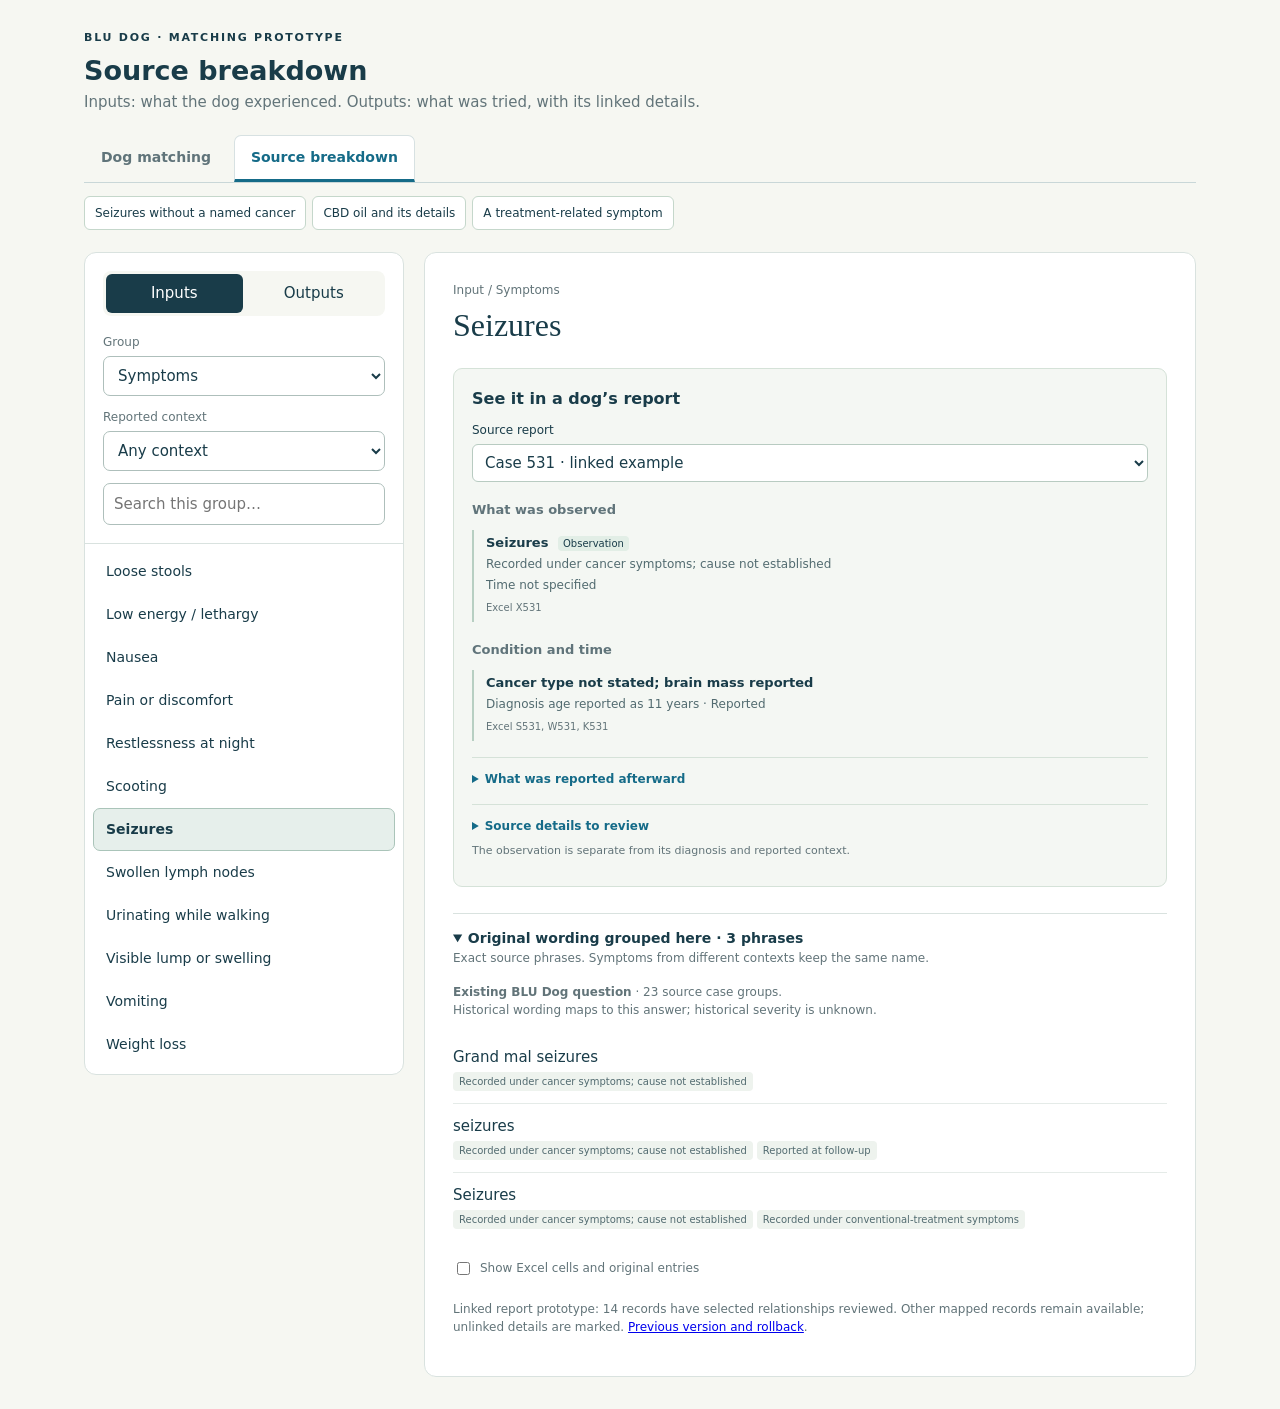
==== commit d2ce33b6: "Show linked observations and product details in prototype tabs" ====
--- a/index.html
+++ b/index.html
@@ -29,35 +29,49 @@
 @media(max-width:720px){header{padding:22px 16px 18px}h1{font-size:24px}header p{font-size:14px}main{grid-template-columns:1fr;padding:0 16px}.detail{position:static;padding:22px}.term-list{max-height:280px;min-height:120px}.mobile-back{display:block;border:0;background:none;color:var(--muted);padding:0;margin-bottom:16px;font-size:12px}}
 .review-tabs{display:flex;gap:6px;border-bottom:1px solid #c9d7d8;margin-top:22px}.review-tabs a{padding:11px 16px;border:1px solid transparent;border-bottom:3px solid transparent;border-radius:7px 7px 0 0;color:#60747a;text-decoration:none;font-size:14px;font-weight:650}.review-tabs a:hover{background:#edf2ee;color:#193c49}.review-tabs a[aria-current=page]{background:white;border-color:#d7e1e2;border-bottom-color:#156b88;color:#156b88}.review-tabs a:focus-visible{outline:3px solid #b87f35;outline-offset:2px}@media(max-width:520px){.review-tabs a{padding:10px 12px;font-size:13px}}
 </style>
+<link rel="stylesheet" href="./record-details.css">
 </head>
 <body>
-<header><div class="brand">BLU DOG · MATCHING PROTOTYPE</div><h1>Source breakdown</h1><p>Choose Inputs or Outputs, then a group and term. See the original Excel wording behind it.</p><nav class="review-tabs" aria-label="Review sections"><a href="./questionnaire.html">Dog matching</a><a href="./index.html" aria-current="page">Source breakdown</a></nav></header>
+<header><div class="brand">BLU DOG · MATCHING PROTOTYPE</div><h1>Source breakdown</h1><p>Inputs: what the dog experienced. Outputs: what was tried, with its linked details.</p><nav class="review-tabs" aria-label="Review sections"><a href="./questionnaire.html">Dog matching</a><a href="./index.html" aria-current="page">Source breakdown</a></nav><div class="example-shortcuts" aria-label="Try a linked example"><button data-example="seizures">Seizures without a named cancer</button><button data-example="products">CBD oil and its details</button><button data-example="reaction">A treatment-related symptom</button></div></header>
 <main>
  <section class="picker" aria-label="Choose a grouped term">
   <div class="controls">
    <div class="tabs" aria-label="Input or output"><button data-side="inputs" aria-pressed="true">Inputs</button><button data-side="outputs" aria-pressed="false">Outputs</button></div>
    <label for="group">Group</label><select id="group"></select>
+   <div id="context-control"><label for="context" style="margin-top:12px">Reported context</label><select id="context"><option value="any">Any context</option><option value="treatment">Treatment-related reports</option><option value="cannabis">Cannabis-related reports</option><option value="follow_up">Follow-up reports</option></select></div>
    <input id="search" type="search" aria-label="Search terms in this group" placeholder="Search this group…">
   </div>
   <div id="terms" class="term-list"></div>
  </section>
  <section id="detail" class="detail" aria-label="Original wording"></section>
 </main>
-<script id="grouping-data" type="application/json">{"inputs": [{"id": "input.diagnosis", "label": "Condition", "members": ["diagnosis.source_abdominal", "diagnosis.source_acute_leukemia", "cancer.acute_lymphoblastic_leukemia", "cancer.adenocarcinoma", "diagnosis.source_anal_gland_adenocarcinoma", "diagnosis.source_anal_gland_carcinoma", "diagnosis.source_anal_gland_tumor", "diagnosis.source_anal_sac_carcinoma", "diagnosis.source_apocrine_gland_adenocarcinoma", "cancer.b_cell_lymphoma", "diagnosis.source_basal_cell_carcinoma", "diagnosis.source_basosquamous_carcinoma", "diagnosis.source_bladder", "diagnosis.source_breast", "cancer.adrenal_unspecified", "cancer.anal_unspecified", "cancer.bone_unspecified", "cancer.brain_unspecified", "cancer.intestinal_unspecified", "cancer.liver_unspecified", "cancer.lung_unspecified", "cancer.stomach_unspecified", "diagnosis.source_carotid_body_tumor", "diagnosis.source_chondrosarcoma", "diagnosis.source_colon", "diagnosis.source_colorectal", "diagnosis.source_cutaneous_plasmacytosis", "cancer.cutaneous_t_cell_lymphoma", "diagnosis.source_eye", "diagnosis.source_fatty_tumor", "diagnosis.source_fatty_tumors", "diagnosis.source_fibrosarcoma", "diagnosis.source_gastrointestinal_stromal_tumor", "cancer.glioma", "diagnosis.source_gum", "cancer.hemangiosarcoma", "diagnosis.source_hepatocellular_carcinoma", "diagnosis.source_histiocytic_sarcoma", "diagnosis.source_intestinal_lymphoma", "diagnosis.source_intramuscular_hemangiosarcoma", "diagnosis.source_large_b_cell_lymphoma", "diagnosis.source_large_cell_lymphoma", "diagnosis.source_large_gastric_histiocytic_sarcoma", "diagnosis.source_leiomyosarcoma", "cancer.leukemia", "diagnosis.source_lipoma", "diagnosis.source_lipomas", "diagnosis.source_lymphangiosarcoma", "cancer.lymphatic_leukemia", "diagnosis.source_lymphoblastic_lymphoma", "cancer.lymphoma", "diagnosis.source_malignant_melanoma", "diagnosis.source_mammary", "cancer.mast_cell_tumor", "diagnosis.source_medium_sarcoma", "cancer.melanoma", "diagnosis.source_mesothelioma", "diagnosis.source_multilobular_tumor_of_bone", "diagnosis.source_myelodysplasia_syndrome", "diagnosis.source_nasal", "diagnosis.source_nasal_adenocarcinoma", "diagnosis.source_nasal_sarcoma", "diagnosis.source_nicitans_gland_adenocarcinoma", "diagnosis.source_oral", "diagnosis.source_oral_melanoma", "diagnosis.source_oral_melanoma_spindle_cell", "diagnosis.source_osteoma", "cancer.osteosarcoma", "diagnosis.source_pancreatic", "diagnosis.source_pancreatic_adenocarcinoma", "diagnosis.source_peripheral_nerve_sheath_tumor", "diagnosis.source_plasmacytoma", "diagnosis.source_primary_mediastinal_t_cell_lymphoma", "diagnosis.source_prostate", "diagnosis.source_rectal", "diagnosis.source_renal_cell_carcinoma", "cancer.sarcoma_unspecified", "diagnosis.source_skin", "cancer.soft_tissue_sarcoma", "diagnosis.source_spindle_cell_carcinoma", "diagnosis.source_spindle_cell_sarcoma", "diagnosis.source_spine", "diagnosis.source_spleen", "diagnosis.source_squamous_cell_carcinoma", "diagnosis.source_subcutaneous_epithelial_lymphoma", "diagnosis.source_t_cell_lymphoma", "diagnosis.source_t_zone_lymphoma", "diagnosis.source_testicular", "diagnosis.source_throat", "diagnosis.source_thymoma", "diagnosis.source_thyroid", "diagnosis.source_thyroid_carcinoma", "cancer.transitional_cell_carcinoma"]}, {"id": "input.symptoms", "label": "Symptoms", "members": ["sign.anal_leakage", "sign.anxiety", "sign.appetite_loss", "sign.mouth_pain", "sign.bleeding_bruising", "sign.cough", "sign.diarrhea", "sign.difficulty_swallowing", "sign.urinary_difficulty", "sign.excessive_thirst", "sign.fever_infection", "sign.foot_chewing", "sign.frequent_urination", "sign.unwell", "sign.incontinence", "sign.inflammation", "sign.skin_irritation", "sign.breathing_difficulty", "sign.mobility_limited", "sign.limping_or_stiffness", "sign.loose_stools", "sign.low_energy", "sign.nausea", "sign.pain_or_discomfort", "sign.night_restlessness", "sign.liver_values_increasing", "sign.scooting", "sign.seizures", "sign.enlarged_lymph_nodes", "sign.lump_swelling", "sign.vomiting", "sign.weight_loss"]}, {"id": "input.breed", "label": "Breed", "members": ["breed.source_airedale_terrier", "breed.alaskan_malamute", "breed.source_american_bulldog", "breed.source_american_pitbull_terrier", "breed.source_american_staffordshire_terrier", "breed.source_aussie", "breed.aussie_mix", "breed.source_australian_shepherd", "breed.source_australian_shepherd_mix", "breed.source_australian_shepherd_border_collie", "breed.source_basset_hound", "breed.source_basset_mix", "breed.source_basset_pitbull", "breed.source_basset_beagle", "breed.source_beabull", "breed.beagle", "breed.source_beagle_mix", "breed.source_beagle_golden_retriever", "breed.source_beauceron", "breed.source_belgian_sheepdog", "breed.source_belgian_shepherd_labrador_retriever_mix", "breed.source_bernese_mountain_dog", "breed.source_bichon", "breed.source_bichon_fris", "breed.source_boerboel_mastiff", "breed.border_collie", "breed.source_boston_terrier_brittany_spaniel_mix_with_some_pug", "breed.source_bouvier_des_flandres", "breed.source_boxer", "breed.source_boxer_mix", "breed.source_bull_mastiff", "breed.source_bull_terrier", "breed.source_bulldog", "breed.source_bully_mix", "breed.source_chihuahua", "breed.source_chihuahua_mix", "breed.source_chow_shar_pei_cross", "breed.source_cocker_spaniel", "breed.source_collie_mix", "breed.source_corgi", "breed.source_corsican", "breed.coton_de_tulear", "breed.source_crossbreed", "breed.dachshund", "breed.source_dalmatian", "breed.source_daschund_x_scottish_terrier", "breed.source_doberman", "breed.source_double_dapple_dashshund", "breed.source_doxie", "breed.source_english_bulldog", "breed.source_english_cocker_spaniel", "breed.source_english_pointer", "breed.source_english_sheepdog", "breed.source_flat_coated_retriever", "breed.source_french_bulldog", "breed.german_shepherd", "breed.source_german_shepherd_cross", "breed.source_german_shorthaired_pointer", "breed.source_glen_of_imaal_terrier", "breed.source_goldador_golden_retriever_labrador", "breed.source_golden_doodle", "breed.source_golden_lab", "breed.source_golden_retriever", "breed.source_golden_retriever_english_pointer", "breed.source_great_dane", "breed.source_great_pyrenees", "breed.greyhound", "breed.source_havanese_chihuahua", "breed.source_hawaiian_poi_dog", "breed.source_huskey", "breed.source_husky", "breed.source_husky_mix", "breed.source_husky_retriever_mix", "breed.source_husky_catahoula", "breed.source_italian_greyhound", "breed.source_jack_russell_terrier", "breed.source_jack_russell_pitbull_mix", "breed.source_kelpie", "breed.source_lab_dutch", "breed.source_lab_pitbull", "breed.source_lab_pit_mix", "breed.labrador_retriever", "breed.labrador_mix", "breed.source_lhasa_apso", "breed.source_maltese", "breed.maltese_shih_tzu_mix", "breed.source_mastiff", "breed.source_mastiff_mix", "breed.source_mini_schnauzer", "breed.source_miniature_pinscher", "breed.source_miniature_schnauzer", "breed.source_minpin", "breed.mixed_unspecified", "breed.source_mixed_breed", "breed.source_mutt_with_doberman_bulldog_and_husky_contributions", "breed.source_newfie_mix", "breed.source_old_english_sheepdog", "breed.source_papillon", "breed.source_part_lab", "breed.source_pit_bull_mix", "breed.source_pit_lab_mix", "breed.source_pitbull_mix", "breed.source_pitbull_shar_pei_mix", "breed.pitbull_unspecified", "breed.source_pom", "breed.source_pomeranian", "breed.source_poodle", "breed.poodle_mix", "breed.source_pug", "breed.pyrenees_unspecified", "breed.source_rat_terrier", "breed.source_retriever", "breed.source_retriever_mix", "breed.source_rhodesian_ridgeback", "breed.source_ridgeback", "breed.rottweiler", "breed.source_rottweiler_cross", "breed.source_schipperke", "breed.source_schnauzer", "breed.source_scottish_terrier", "breed.source_scotty", "breed.source_sheltie", "breed.source_shepherd", "breed.source_shepherd_boxer", "breed.source_shepherd_mix", "breed.source_shiba_inu", "breed.shih_tzu", "breed.source_siberian_husky", "breed.source_siberian_husky_wolf_mix", "breed.source_silky_terrier", "breed.source_st_bernard", "breed.source_staffordshire", "breed.source_staffordshire_bullheaded", "breed.source_staffordshire_terrier", "breed.source_standard_poodle", "breed.source_terrier", "breed.source_tibetan_terrier", "breed.source_toy_australian_shepherd", "breed.source_toy_fox_terrier", "breed.source_toy_terrier", "breed.west_highland_white_terrier", "breed.source_white_shepherd", "breed.source_wiener", "breed.source_yorkie", "breed.source_yorkshire_terrier"]}, {"id": "input.sex", "label": "Sex", "members": ["sex.female", "sex.male"]}, {"id": "input.age", "label": "Age at diagnosis", "members": ["value.age_diagnosis"]}, {"id": "input.weight", "label": "Weight", "members": ["value.weight"]}], "outputs": [{"id": "cat.plant", "label": "Plant therapeutics", "members": ["tx.apricot_seeds", "tx.bone_broth_turmeric", "tx.brady_senior", "tx.cannabis_oil", "tx.cannabis", "tx.cbd_feco", "tx.cbd_honey", "tx.cbd_nano_powder", "tx.cbd_oil", "tx.chinese_herbs", "tx.critical_immune_defense", "tx.curcumin", "tx.essiac", "tx.frankincense_copaiba_capsule", "tx.frankincense_oil", "tx.green_tea_extract", "tx.stasis_breaker", "tx.milk_thistle", "tx.slippery_elm", "tx.thc_butter", "tx.thc_feco", "tx.thc_oil", "tx.thc_tincture", "tx.thc_cbd_feco", "tx.thc_cbd_oil", "tx.thca_tincture", "tx.turmeric"], "parent": null}, {"id": "cat.cannabis", "label": "Cannabis therapeutics", "members": ["tx.brady_senior", "tx.cannabis_oil", "tx.cannabis", "tx.cbd_feco", "tx.cbd_honey", "tx.cbd_nano_powder", "tx.cbd_oil", "tx.thc_butter", "tx.thc_feco", "tx.thc_oil", "tx.thc_tincture", "tx.thc_cbd_feco", "tx.thc_cbd_oil", "tx.thca_tincture"], "parent": "cat.plant"}, {"id": "cat.botanical", "label": "Other botanical preparations", "members": ["tx.apricot_seeds", "tx.bone_broth_turmeric", "tx.chinese_herbs", "tx.critical_immune_defense", "tx.curcumin", "tx.essiac", "tx.frankincense_copaiba_capsule", "tx.frankincense_oil", "tx.green_tea_extract", "tx.stasis_breaker", "tx.milk_thistle", "tx.slippery_elm", "tx.turmeric"], "parent": "cat.plant"}, {"id": "cat.mushroom", "label": "Mushroom products", "members": ["tx.five_defender", "tx.critical_immune_defense", "tx.im_yunity", "tx.reishi", "tx.turkey_tail"], "parent": null}, {"id": "cat.medication", "label": "Medications and biologics", "members": ["tx.antibiotics", "tx.chemotherapy", "tx.chop", "tx.dexamethasone", "tx.doxycycline", "tx.elspar", "tx.fenbendazole", "tx.furosemide", "tx.gabapentin", "tx.ivermectin", "tx.keppra", "tx.meloxicam", "tx.pain_medication", "tx.panacur", "tx.phenobarbital", "tx.piroxicam", "tx.prednisone", "tx.steroids", "tx.tramadol"], "parent": null}, {"id": "cat.procedure", "label": "Procedures and physical therapies", "members": ["tx.acupuncture", "tx.amputation", "tx.exercise", "tx.laser", "tx.radiation", "tx.surgery"], "parent": null}, {"id": "cat.nutrition", "label": "Nutrition and supplements", "members": ["tx.hip_joint", "tx.bixby_powder", "tx.bone_broth_turmeric", "tx.calcium", "tx.critical_immune_defense", "tx.denamarin", "tx.diet_change", "tx.fiber", "tx.fish_oil", "tx.homemade_diet", "tx.krill_oil", "tx.omega_fatty_acids", "tx.rx_biotics", "tx.rx_canine_minerals", "tx.rx_essential_minerals", "tx.rx_mega_flex", "tx.rx_nutrigest", "tx.rx_vitamin_d3", "tx.rx_zyme", "tx.prebiotic_probiotic", "tx.probiotic", "tx.raw_diet", "tx.salmon_oil", "tx.serrapeptase", "tx.supplement_unspecified", "tx.vitamin_c", "tx.vitamins"], "parent": null}, {"id": "cat.other", "label": "Other reported approaches", "members": ["tx.health_kinesiology", "tx.reiki", "tx.rife"], "parent": null}, {"id": "cat.unclassified", "label": "Unclassified reported products", "members": ["tx.espar"], "parent": null}], "labels": {"diagnosis.source_oral_melanoma_spindle_cell": "Oral melanoma spindle cell (source label)", "tx.acupuncture": "Acupuncture", "diagnosis.source_testicular": "Testicular (source label)", "tx.fenbendazole": "Fenbendazole", "tx.thc_feco": "THC FECO", "diagnosis.source_lymphoblastic_lymphoma": "Lymphoblastic lymphoma (source label)", "diagnosis.source_oral": "Oral (source label)", "breed.source_bernese_mountain_dog": "Bernese Mountain Dog", "tx.laser": "Laser therapy; unspecified", "tx.dexamethasone": "Dexamethasone", "tx.vitamins": "Vitamins; unspecified", "sign.liver_values_increasing": "Rising liver lab values", "breed.labrador_mix": "Labrador Retriever mix", "cancer.anal_unspecified": "Cancer involving anal region; histology unspecified", "breed.source_standard_poodle": "Standard Poodle", "diagnosis.source_primary_mediastinal_t_cell_lymphoma": "Primary Mediastinal T-Cell Lymphoma (source label)", "breed.source_husky_catahoula": "Husky/Catahoula", "diagnosis.source_mesothelioma": "Mesothelioma (source label)", "breed.source_miniature_pinscher": "Miniature Pinscher", "tx.brady_senior": "Brady’s Senior Formula; formulation unverified", "diagnosis.source_intestinal_lymphoma": "Intestinal lymphoma (source label)", "breed.source_corgi": "Corgi", "tx.tramadol": "Tramadol", "breed.source_double_dapple_dashshund": "Double Dapple Dashshund", "tx.phenobarbital": "Phenobarbital", "breed.source_havanese_chihuahua": "Havanese/Chihuahua.", "sex.male": "Male", "sign.limping_or_stiffness": "Limping or stiffness", "diagnosis.source_histiocytic_sarcoma": "Histiocytic sarcoma (source label)", "tx.salmon_oil": "Salmon oil", "sign.diarrhea": "Diarrhea", "tx.probiotic": "Probiotics; unspecified", "breed.source_mutt_with_doberman_bulldog_and_husky_contributions": "Mutt (with Doberman, bulldog, and husky contributions)", "breed.source_bully_mix": "Bully mix", "breed.source_glen_of_imaal_terrier": "Glen of Imaal Terrier", "diagnosis.source_plasmacytoma": "Plasmacytoma (source label)", "diagnosis.source_gastrointestinal_stromal_tumor": "Gastrointestinal Stromal Tumor (source label)", "value.weight": "Body weight", "cancer.soft_tissue_sarcoma": "Soft tissue sarcoma", "tx.turkey_tail": "Turkey tail", "tx.thc_butter": "THC butter", "breed.source_american_pitbull_terrier": "American Pitbull Terrier", "sign.loose_stools": "Loose stools", "tx.cannabis_oil": "Cannabis oil; composition unspecified", "tx.frankincense_oil": "Frankincense oil", "tx.fiber": "Fiber; preparation unspecified", "tx.espar": "E-spar injections; exact product unresolved", "diagnosis.source_chondrosarcoma": "Chondrosarcoma (source label)", "breed.source_beauceron": "Beauceron", "sign.frequent_urination": "Frequent urination", "diagnosis.source_spine": "Spine (source label)", "tx.curcumin": "Curcumin", "tx.thc_oil": "THC oil", "breed.source_part_lab": "Part Lab", "diagnosis.source_peripheral_nerve_sheath_tumor": "Peripheral nerve sheath tumor (source label)", "diagnosis.source_large_gastric_histiocytic_sarcoma": "Large gastric histiocytic sarcoma (source label)", "breed.source_pom": "Pom", "tx.chemotherapy": "Chemotherapy; regimen unspecified", "breed.source_great_pyrenees": "Great Pyrenees", "breed.source_great_dane": "Great Dane", "diagnosis.source_nasal_sarcoma": "Nasal sarcoma (source label)", "diagnosis.source_nasal": "Nasal (source label)", "tx.reiki": "Reiki; reported approach", "sign.seizures": "Seizures", "tx.gabapentin": "Gabapentin", "tx.meloxicam": "Meloxicam", "diagnosis.source_anal_gland_carcinoma": "Anal gland carcinoma (source label)", "breed.source_american_bulldog": "American bulldog", "breed.source_flat_coated_retriever": "Flat-Coated Retriever", "tx.rx_essential_minerals": "Pets RX Essential Minerals", "tx.radiation": "Radiation therapy", "breed.source_australian_shepherd_border_collie": "Australian Shepherd/Border Collie", "diagnosis.source_bladder": "Bladder (source label)", "breed.source_pug": "Pug", "tx.rx_vitamin_d3": "Pets RX Vitamin D3", "diagnosis.source_medium_sarcoma": "Medium sarcoma (source label)", "breed.source_terrier": "Terrier", "sign.lump_swelling": "Visible lump or swelling", "tx.five_defender": "5 Defender Mushrooms; brand unresolved", "tx.bone_broth_turmeric": "Bone broth powder with turmeric", "breed.source_shepherd_mix": "Shepherd Mix", "tx.rx_mega_flex": "Pets RX Mega Flex", "breed.source_rat_terrier": "Rat terrier", "breed.dachshund": "Dachshund", "breed.source_belgian_sheepdog": "Belgian Sheepdog", "diagnosis.source_anal_gland_tumor": "Anal Gland Tumor (source label)", "breed.source_basset_mix": "Basset mix", "sign.difficulty_swallowing": "Difficulty swallowing", "breed.source_shiba_inu": "Shiba Inu", "diagnosis.source_colorectal": "Colorectal (source label)", "cancer.leukemia": "Leukemia", "cancer.adenocarcinoma": "Adenocarcinoma", "diagnosis.source_anal_sac_carcinoma": "Anal sac carcinoma (source label)", "diagnosis.source_pancreatic_adenocarcinoma": "Pancreatic adenocarcinoma (source label)", "breed.source_chihuahua": "Chihuahua", "breed.source_pitbull_mix": "Pitbull mix", "diagnosis.source_breast": "Breast (source label)", "diagnosis.source_hepatocellular_carcinoma": "Hepatocellular carcinoma (source label)", "tx.homemade_diet": "Homemade diet", "breed.source_sheltie": "Sheltie", "sign.skin_irritation": "Itching or skin irritation", "diagnosis.source_multilobular_tumor_of_bone": "Multilobular Tumor of Bone (source label)", "breed.source_dalmatian": "Dalmatian", "diagnosis.source_spleen": "Spleen (source label)", "tx.chinese_herbs": "Chinese herbs; formulation unspecified", "tx.apricot_seeds": "Apricot seeds", "breed.maltese_shih_tzu_mix": "Maltese/Shih Tzu mix", "breed.source_rottweiler_cross": "Rottweiler-cross", "breed.source_beabull": "Beabull", "breed.source_staffordshire_bullheaded": "Staffordshire Bullheaded", "diagnosis.source_intramuscular_hemangiosarcoma": "Intramuscular hemangiosarcoma (source label)", "diagnosis.source_mammary": "Mammary (source label)", "breed.source_bouvier_des_flandres": "Bouvier des Flandres", "breed.source_american_staffordshire_terrier": "American Staffordshire Terrier", "breed.source_staffordshire": "Staffordshire", "diagnosis.source_abdominal": "Abdominal (source label)", "sign.appetite_loss": "Appetite loss", "tx.milk_thistle": "Milk thistle", "sign.low_energy": "Low energy / lethargy", "breed.source_kelpie": "Kelpie", "diagnosis.source_renal_cell_carcinoma": "Renal cell carcinoma (source label)", "tx.rife": "Rife frequency; reported approach", "breed.source_english_bulldog": "English Bulldog", "diagnosis.source_squamous_cell_carcinoma": "Squamous cell carcinoma (source label)", "diagnosis.source_large_b_cell_lymphoma": "Large B-Cell Lymphoma (source label)", "breed.source_miniature_schnauzer": "Miniature Schnauzer", "breed.source_retriever_mix": "Retriever Mix", "sign.unwell": "Generally unwell", "tx.amputation": "Amputation", "value.age_diagnosis": "Age at diagnosis", "breed.source_mastiff": "Mastiff", "diagnosis.source_nicitans_gland_adenocarcinoma": "Nicitans Gland Adenocarcinoma (source label)", "tx.diet_change": "Diet change; details retained in source", "breed.source_pomeranian": "Pomeranian", "diagnosis.source_prostate": "Prostate (source label)", "diagnosis.source_lipomas": "Lipomas (source label)", "breed.source_mini_schnauzer": "Mini Schnauzer", "breed.source_belgian_shepherd_labrador_retriever_mix": "Belgian Shepherd/Labrador Retriever mix", "breed.rottweiler": "Rottweiler", "cancer.stomach_unspecified": "Cancer involving stomach; histology unspecified", "breed.source_boxer": "Boxer", "breed.aussie_mix": "Aussie mix; expansion unresolved", "breed.source_beagle_golden_retriever": "Beagle/Golden Retriever", "breed.source_jack_russell_pitbull_mix": "Jack Russell/Pitbull mix", "breed.source_minpin": "Minpin", "cancer.osteosarcoma": "Osteosarcoma", "sign.weight_loss": "Weight loss", "breed.source_retriever": "Retriever", "diagnosis.source_oral_melanoma": "Oral Melanoma (source label)", "tx.chop": "CHOP chemotherapy; components not expanded", "sign.vomiting": "Vomiting", "breed.west_highland_white_terrier": "West Highland White Terrier", "tx.exercise": "Exercise", "breed.source_basset_beagle": "Basset/Beagle", "breed.source_chihuahua_mix": "Chihuahua mix", "breed.source_golden_doodle": "Golden Doodle", "breed.pyrenees_unspecified": "Pyrenees; breed unresolved", "breed.source_silky_terrier": "Silky Terrier", "diagnosis.source_osteoma": "Osteoma (source label)", "tx.raw_diet": "Raw diet", "breed.labrador_retriever": "Labrador Retriever", "breed.source_maltese": "Maltese", "diagnosis.source_spindle_cell_carcinoma": "Spindle cell carcinoma (source label)", "breed.source_german_shorthaired_pointer": "German Shorthaired Pointer", "breed.source_yorkie": "Yorkie", "tx.cbd_feco": "CBD FECO", "breed.source_siberian_husky_wolf_mix": "Siberian Husky/Wolf mix", "tx.im_yunity": "I’m-Yunity; historical formulation unspecified", "sign.urinary_difficulty": "Difficulty urinating", "breed.source_hawaiian_poi_dog": "Hawaiian Poi Dog", "breed.source_pit_lab_mix": "Pit/Lab Mix", "breed.beagle": "Beagle", "diagnosis.source_thyroid_carcinoma": "Thyroid carcinoma (source label)", "cancer.mast_cell_tumor": "Mast cell tumor", "breed.source_corsican": "Corsican", "diagnosis.source_fatty_tumor": "Fatty tumor (source label)", "tx.rx_zyme": "Pets RX Zyme", "sign.foot_chewing": "Foot chewing", "sign.pain_or_discomfort": "Pain or discomfort", "breed.source_boston_terrier_brittany_spaniel_mix_with_some_pug": "Boston Terrier/Brittany Spaniel Mix (with some pug)", "breed.source_bichon": "Bichon", "diagnosis.source_fatty_tumors": "Fatty tumors (source label)", "diagnosis.source_anal_gland_adenocarcinoma": "Anal gland adenocarcinoma (source label)", "breed.poodle_mix": "Poodle mix", "tx.denamarin": "Denamarin; variant unspecified", "diagnosis.source_lipoma": "Lipoma (source label)", "diagnosis.source_lymphangiosarcoma": "Lymphangiosarcoma (source label)", "cancer.bone_unspecified": "Cancer involving bone; histology unspecified", "diagnosis.source_basosquamous_carcinoma": "Basosquamous carcinoma (source label)", "breed.source_golden_lab": "Golden Lab", "breed.source_white_shepherd": "White Shepherd", "breed.source_staffordshire_terrier": "Staffordshire Terrier", "breed.alaskan_malamute": "Alaskan Malamute", "tx.green_tea_extract": "Green tea extract", "breed.source_toy_terrier": "Toy Terrier", "sign.bleeding_bruising": "Bleeding or bruising", "tx.antibiotics": "Antibiotics; unspecified", "cancer.cutaneous_t_cell_lymphoma": "Cutaneous T-cell lymphoma", "tx.krill_oil": "Krill oil", "breed.source_basset_hound": "Basset Hound", "diagnosis.source_eye": "Eye (source label)", "cancer.transitional_cell_carcinoma": "Transitional cell carcinoma", "tx.fish_oil": "Fish oil", "tx.keppra": "Keppra", "sign.nausea": "Nausea", "breed.source_toy_australian_shepherd": "Toy Australian Shepherd", "tx.reishi": "Reishi", "tx.critical_immune_defense": "Critical Immune Defense", "tx.serrapeptase": "Serrapeptase", "breed.source_rhodesian_ridgeback": "Rhodesian Ridgeback", "breed.source_bull_mastiff": "Bull Mastiff", "breed.border_collie": "Border Collie", "breed.source_australian_shepherd": "Australian Shepherd", "tx.bixby_powder": "Bixby Immunity powder; composition unverified", "tx.ivermectin": "Ivermectin", "breed.source_jack_russell_terrier": "Jack Russell Terrier", "breed.source_papillon": "Papillon", "diagnosis.source_skin": "Skin (source label)", "breed.source_husky_retriever_mix": "Husky Retriever mix", "sign.breathing_difficulty": "Labored breathing", "breed.source_bulldog": "Bulldog", "sign.mobility_limited": "Limited mobility", "diagnosis.source_throat": "Throat (source label)", "sign.anxiety": "Anxiety", "sign.excessive_thirst": "Excessive thirst", "diagnosis.source_malignant_melanoma": "Malignant melanoma (source label)", "tx.slippery_elm": "Slippery elm", "breed.source_huskey": "Huskey", "breed.source_schnauzer": "Schnauzer", "diagnosis.source_colon": "Colon (source label)", "breed.source_husky": "Husky", "breed.source_newfie_mix": "Newfie mix", "tx.cbd_nano_powder": "CBD nano-powder", "breed.source_schipperke": "Schipperke", "breed.source_ridgeback": "Ridgeback", "breed.source_old_english_sheepdog": "Old English Sheepdog", "sex.female": "Female", "tx.thca_tincture": "THCA tincture", "tx.health_kinesiology": "Health kinesiology; reported approach", "diagnosis.source_t_cell_lymphoma": "T-cell Lymphoma (source label)", "breed.source_bull_terrier": "Bull Terrier", "diagnosis.source_thymoma": "Thymoma (source label)", "breed.source_basset_pitbull": "Basset Pitbull", "tx.pain_medication": "Pain medication; unspecified", "tx.prebiotic_probiotic": "Prebiotic/probiotic preparation; formulation unresolved", "sign.enlarged_lymph_nodes": "Swollen lymph nodes", "breed.source_scotty": "Scotty", "breed.source_airedale_terrier": "Airedale Terrier", "breed.source_bichon_fris": "Bichon Frisé", "sign.scooting": "Scooting", "breed.source_mixed_breed": "Mixed-breed", "tx.stasis_breaker": "Jing Tang Stasis Breaker; historical formulation unspecified", "breed.source_cocker_spaniel": "Cocker Spaniel", "tx.surgery": "Surgery; details retained in source", "diagnosis.source_gum": "Gum (source label)", "diagnosis.source_leiomyosarcoma": "Leiomyosarcoma (source label)", "breed.source_pit_bull_mix": "Pit Bull mix", "tx.calcium": "Calcium", "tx.prednisone": "Prednisone", "cancer.sarcoma_unspecified": "Sarcoma; subtype unspecified", "sign.inflammation": "Inflammation", "tx.thc_cbd_feco": "THC/CBD FECO", "diagnosis.source_basal_cell_carcinoma": "Basal cell carcinoma (source label)", "diagnosis.source_fibrosarcoma": "Fibrosarcoma (source label)", "diagnosis.source_carotid_body_tumor": "Carotid body tumor (source label)", "diagnosis.source_t_zone_lymphoma": "T-zone lymphoma (source label)", "cancer.adrenal_unspecified": "Cancer involving adrenal gland; histology unspecified", "tx.frankincense_copaiba_capsule": "Frankincense and copaiba oils combined in capsule", "tx.vitamin_c": "Vitamin C", "tx.turmeric": "Turmeric", "tx.panacur": "Panacur; formulation unspecified", "breed.source_daschund_x_scottish_terrier": "Daschund x Scottish Terrier", "tx.cbd_oil": "CBD oil", "breed.source_australian_shepherd_mix": "Australian Shepherd Mix", "sign.incontinence": "Incontinence", "tx.hip_joint": "Advanced Hip & Joint supplement; composition unverified", "diagnosis.source_cutaneous_plasmacytosis": "Cutaneous plasmacytosis (source label)", "breed.source_lab_pitbull": "Lab Pitbull", "breed.source_lab_dutch": "Lab Dutch", "breed.source_mastiff_mix": "Mastiff mix", "breed.shih_tzu": "Shih Tzu", "breed.german_shepherd": "German Shepherd", "sign.cough": "Coughing", "breed.source_lhasa_apso": "Lhasa Apso", "breed.mixed_unspecified": "Mixed breed; ancestry unspecified", "tx.essiac": "Essiac tea; ingredients not listed", "tx.steroids": "Steroids; unspecified", "breed.source_chow_shar_pei_cross": "Chow/Shar-pei cross", "breed.source_boerboel_mastiff": "Boerboel Mastiff", "tx.cannabis": "Cannabis; product unspecified", "breed.coton_de_tulear": "Coton de Tulear", "diagnosis.source_apocrine_gland_adenocarcinoma": "Apocrine gland adenocarcinoma (source label)", "breed.source_poodle": "Poodle", "diagnosis.source_acute_leukemia": "Acute leukemia (source label)", "cancer.melanoma": "Melanoma", "diagnosis.source_thyroid": "Thyroid (source label)", "breed.source_pitbull_shar_pei_mix": "Pitbull/Shar pei mix", "sign.night_restlessness": "Restlessness at night", "breed.source_yorkshire_terrier": "Yorkshire Terrier", "cancer.b_cell_lymphoma": "B-cell lymphoma", "cancer.intestinal_unspecified": "Cancer involving intestine; histology unspecified", "diagnosis.source_myelodysplasia_syndrome": "Myelodysplasia Syndrome (source label)", "sign.fever_infection": "Fever or infection episodes", "tx.rx_canine_minerals": "Pets RX Canine Minerals", "breed.greyhound": "Greyhound", "cancer.lymphoma": "Lymphoma", "breed.source_doxie": "Doxie", "breed.source_english_sheepdog": "English Sheepdog", "breed.source_italian_greyhound": "Italian Greyhound", "breed.source_aussie": "Aussie", "breed.source_boxer_mix": "Boxer Mix", "breed.pitbull_unspecified": "Pitbull; type unspecified", "tx.furosemide": "Furosemide", "tx.rx_nutrigest": "Pets RX Nutrigest", "breed.source_english_pointer": "English Pointer", "tx.doxycycline": "Doxycycline", "tx.rx_biotics": "Pets RX Biotics", "breed.source_husky_mix": "Husky Mix", "diagnosis.source_rectal": "Rectal (source label)", "breed.source_english_cocker_spaniel": "English Cocker Spaniel", "breed.source_siberian_husky": "Siberian Husky", "breed.source_golden_retriever": "Golden Retriever", "breed.source_toy_fox_terrier": "Toy Fox Terrier", "diagnosis.source_subcutaneous_epithelial_lymphoma": "Subcutaneous epithelial lymphoma (source label)", "breed.source_german_shepherd_cross": "German Shepherd cross", "breed.source_doberman": "Doberman", "breed.source_wiener": "Wiener", "cancer.lung_unspecified": "Cancer involving lung; histology unspecified", "diagnosis.source_pancreatic": "Pancreatic (source label)", "breed.source_lab_pit_mix": "Lab/Pit mix", "sign.anal_leakage": "Anal leakage", "breed.source_golden_retriever_english_pointer": "Golden Retriever/English Pointer", "cancer.acute_lymphoblastic_leukemia": "Acute lymphoblastic leukemia", "cancer.brain_unspecified": "Cancer involving brain; histology unspecified", "breed.source_goldador_golden_retriever_labrador": "Goldador (Golden Retriever + Labrador)", "tx.cbd_honey": "CBD honey", "sign.mouth_pain": "Bad breath / mouth pain", "diagnosis.source_nasal_adenocarcinoma": "Nasal adenocarcinoma (source label)", "tx.omega_fatty_acids": "Omega fatty acids; preparation unspecified", "tx.supplement_unspecified": "Supplement; unspecified", "breed.source_shepherd_boxer": "Shepherd Boxer", "cancer.hemangiosarcoma": "Hemangiosarcoma", "breed.source_beagle_mix": "Beagle Mix", "breed.source_st_bernard": "St. Bernard", "tx.thc_tincture": "THC tincture", "cancer.lymphatic_leukemia": "Lymphatic leukemia; source wording", "breed.source_crossbreed": "Crossbreed", "breed.source_tibetan_terrier": "Tibetan Terrier", "tx.elspar": "Elspar", "cancer.liver_unspecified": "Cancer involving liver; histology unspecified", "breed.source_shepherd": "Shepherd", "breed.source_scottish_terrier": "Scottish Terrier", "diagnosis.source_spindle_cell_sarcoma": "Spindle cell sarcoma (source label)", "tx.piroxicam": "Piroxicam", "breed.source_french_bulldog": "French bulldog", "cancer.glioma": "Glioma", "tx.thc_cbd_oil": "THC/CBD oil", "breed.source_collie_mix": "Collie mix", "diagnosis.source_large_cell_lymphoma": "Large cell lymphoma (source label)"}, "input_meta": {"sign.pain_or_discomfort": {"source": "existing_platform", "count": 48, "note": "Historical wording maps to this answer; historical severity is unknown.", "deferred": false}, "sign.limping_or_stiffness": {"source": "existing_platform", "count": 16, "note": "Historical wording maps to this answer; historical severity is unknown.", "deferred": false}, "sign.low_energy": {"source": "existing_platform", "count": 49, "note": "Historical wording maps to this answer; historical severity is unknown.", "deferred": false}, "sign.appetite_loss": {"source": "existing_platform", "count": 58, "note": "Historical wording maps to this answer; historical severity is unknown.", "deferred": false}, "sign.weight_loss": {"source": "existing_platform", "count": 29, "note": "Historical wording maps to this answer; historical severity is unknown.", "deferred": false}, "sign.vomiting": {"source": "existing_platform", "count": 8, "note": "Historical wording maps to this answer; historical severity is unknown.", "deferred": false}, "sign.diarrhea": {"source": "existing_platform", "count": 17, "note": "Poop-app input is deferred until database integration.", "deferred": true}, "sign.constipation": {"source": "existing_platform", "count": 0, "note": "Historical wording maps to this answer; historical severity is unknown.", "deferred": false}, "sign.excessive_thirst": {"source": "existing_platform", "count": 5, "note": "Historical wording maps to this answer; historical severity is unknown.", "deferred": false}, "sign.cough": {"source": "existing_platform", "count": 13, "note": "Historical wording maps to this answer; historical severity is unknown.", "deferred": false}, "sign.breathing_difficulty": {"source": "existing_platform", "count": 17, "note": "Historical wording maps to this answer; historical severity is unknown.", "deferred": false}, "sign.skin_irritation": {"source": "existing_platform", "count": 8, "note": "Historical wording maps to this answer; historical severity is unknown.", "deferred": false}, "sign.ear_discomfort": {"source": "existing_platform", "count": 0, "note": "Historical wording maps to this answer; historical severity is unknown.", "deferred": false}, "sign.mouth_pain": {"source": "existing_platform", "count": 1, "note": "Historical wording maps to this answer; historical severity is unknown.", "deferred": false}, "sign.night_restlessness": {"source": "existing_platform", "count": 1, "note": "Historical wording maps to this answer; historical severity is unknown.", "deferred": false}, "sign.anxiety": {"source": "existing_platform", "count": 5, "note": "Historical wording maps to this answer; historical severity is unknown.", "deferred": false}, "sign.confusion": {"source": "existing_platform", "count": 0, "note": "Historical wording maps to this answer; historical severity is unknown.", "deferred": false}, "sign.incontinence": {"source": "existing_platform", "count": 9, "note": "Historical wording maps to this answer; historical severity is unknown.", "deferred": false}, "sign.seizures": {"source": "existing_platform", "count": 21, "note": "Historical wording maps to this answer; historical severity is unknown.", "deferred": false}, "sign.lump_swelling": {"source": "existing_platform", "count": 20, "note": "Historical wording maps to this answer; historical severity is unknown.", "deferred": false}, "sign.nausea_after_treatment": {"source": "existing_platform", "count": 0, "note": "Historical wording maps to this answer; historical severity is unknown.", "deferred": false}, "sign.mouth_sores": {"source": "existing_platform", "count": 0, "note": "Historical wording maps to this answer; historical severity is unknown.", "deferred": false}, "sign.fatigue_after_chemo": {"source": "existing_platform", "count": 0, "note": "Historical wording maps to this answer; historical severity is unknown.", "deferred": false}, "sign.bleeding_bruising": {"source": "existing_platform", "count": 32, "note": "Historical wording maps to this answer; historical severity is unknown.", "deferred": false}, "sign.fever_infection": {"source": "existing_platform", "count": 7, "note": "Historical wording maps to this answer; historical severity is unknown.", "deferred": false}, "sign.enlarged_lymph_nodes": {"source": "existing_platform", "count": 30, "note": "Historical wording maps to this answer; historical severity is unknown.", "deferred": false}, "sign.difficulty_swallowing": {"source": "existing_platform", "count": 2, "note": "Historical wording maps to this answer; historical severity is unknown.", "deferred": false}, "sign.mobility_limited": {"source": "proposed_question", "count": 34, "note": "Limited mobility does not establish limping or stiffness; keep this separate.", "deferred": false}, "sign.anal_leakage": {"source": "proposed_question", "count": 1, "note": "The source does not identify what leaked; do not equate this with fecal incontinence.", "deferred": false}, "sign.foot_chewing": {"source": "proposed_question", "count": 2, "note": "Chewing alone does not establish itching.", "deferred": false}, "sign.inflammation": {"source": "proposed_question", "count": 7, "note": "Location unspecified; do not infer skin or joint disease.", "deferred": false}, "sign.liver_values_increasing": {"source": "proposed_question", "count": 1, "note": "Reported by a vet; the analyte is unspecified.", "deferred": false}, "sign.scooting": {"source": "proposed_question", "count": 2, "note": "Dragging the bottom; do not infer itching or pain.", "deferred": false}, "sign.unwell": {"source": "proposed_question", "count": 11, "note": "Nonspecific report; no particular symptom is inferred.", "deferred": false}, "sign.urinary_difficulty": {"source": "proposed_question", "count": 3, "note": "Straining or difficulty passing urine is distinct from incontinence.", "deferred": false}, "sign.frequent_urination": {"source": "proposed_question", "count": 5, "note": "Frequency does not establish leakage or excessive thirst.", "deferred": false}, "sign.nausea": {"source": "proposed_question", "count": 3, "note": "The source cancer-symptom column does not establish that nausea followed treatment.", "deferred": false}, "sign.loose_stools": {"source": "proposed_question", "count": 4, "note": "Poop-app input is deferred; do not equate every loose stool with diarrhea.", "deferred": true}}, "evidence": {"diagnosis.source_oral_melanoma_spindle_cell": [{"text": "Oral melanoma spindle cell", "cells": ["S520"]}], "tx.acupuncture": [{"text": "acupuncture", "cells": ["AD5", "AD101", "AD215", "AD243", "AD330", "AD678"]}, {"text": "Acupuncture", "cells": ["AD71", "AD114", "AD160", "AD183", "AD244", "AD365", "AD418", "AD422", "AD596", "AD603", "AD604"]}], "diagnosis.source_testicular": [{"text": "Testicular", "cells": ["S443"]}], "tx.fenbendazole": [{"text": "fenbendazole", "cells": ["AE427", "AE428", "AE435", "AE437", "AE439", "AE441", "AE524", "AE526", "AE602", "AE674"]}, {"text": "Fenbendazole", "cells": ["AE258", "AE423", "AE426", "AE430", "AE431", "AE432", "AE433", "AE440", "AE442", "AE444", "AE445", "AE446", "AE514", "AE519", "AE525", "AE583", "AE586"]}], "tx.thc_feco": [{"text": "THC FECO", "cells": ["AG5", "AG10", "AG16", "AG18", "AG19", "AG23", "AG26", "AG27", "AG30", "AG33", "AG34", "AG40", "AG42", "AG43", "AG44", "AG45", "AG49", "AG50", "AG52", "AG56", "AG57", "AG58", "AG59", "AG64", "AG66", "AG71", "AG73", "AG78", "AG80", "AG82", "AG84", "AG87", "AG89", "AG93", "AG94", "AG97", "AG99", "AG101", "AG103", "AG106", "AG107", "AG109", "AG110", "AG112", "AG115", "AG116", "AG118", "AG120", "AG126", "AG128", "AG130", "AG132", "AG134", "AG138", "AG142", "AG144", "AG146", "AG156", "AG157", "AG158", "AG159", "AG161", "AG165", "AG166", "AG172", "AG173", "AG174", "AG175", "AG176", "AG177", "AG179", "AG180", "AG181", "AG182", "AG184", "AG185", "AG187", "AG190", "AG192", "AG193", "AG196", "AG201", "AG206", "AG207", "AG208", "AG211", "AG212", "AG213", "AG216", "AG217", "AG218", "AG219", "AG221", "AG225", "AG226", "AG227", "AG228", "AG229", "AG230", "AG232", "AG234", "AG243", "AG244", "AG248", "AG249", "AG252", "AG254", "AG256", "AG261", "AG262", "AG263", "AG264", "AG265", "AG269", "AG270", "AG271", "AG272", "AG273", "AG274", "AG275", "AG276", "AG277", "AG278", "AG279", "AG281", "AG283", "AG284", "AG285", "AG286", "AG290", "AG291", "AG292", "AG294", "AG295", "AG297", "AG302", "AG303", "AG304", "AG309", "AG310", "AG311", "AG314", "AG315", "AG316", "AG317", "AG319", "AG320", "AG322", "AG324", "AG325", "AG326", "AG327", "AG329", "AG330", "AG331", "AG333", "AG335", "AG336", "AG341", "AG347", "AG349", "AG354"]}, {"text": "THC FECO (67% THC, diluted in coconut oil)", "cells": ["AG4"]}, {"text": "THC FECO (apparently)", "cells": ["AG6", "AG22"]}, {"text": "THC FECO (diluted in coconut oil)", "cells": ["AG11"]}], "diagnosis.source_lymphoblastic_lymphoma": [{"text": "Lymphoblastic lymphoma", "cells": ["T118"]}], "diagnosis.source_oral": [{"text": "Oral", "cells": ["S12", "S224", "S233", "S234", "S235"]}], "breed.source_bernese_mountain_dog": [{"text": "Bernese Mountain Dog", "cells": ["Q247"]}], "tx.laser": [{"text": "laser therapy", "cells": ["AD678"]}, {"text": "Laser therapy", "cells": ["AB371"]}], "tx.dexamethasone": [{"text": "Dexamethasone", "cells": ["AC648"]}], "tx.vitamins": [{"text": "Vitamins", "cells": ["AE323", "AE427", "AE635"]}, {"text": "vitamins", "cells": ["AE523", "AE589"]}], "sign.liver_values_increasing": [{"text": "Liver numbers going up", "cells": ["X558"]}], "breed.labrador_mix": [{"text": "Lab mix", "cells": ["Q97", "Q112", "Q362", "Q374"]}, {"text": "Lab Mix", "cells": ["Q102"]}, {"text": "Labrador Mix", "cells": ["Q250", "Q332", "Q346"]}, {"text": "Labrador Retriever mix", "cells": ["Q656"]}], "cancer.anal_unspecified": [{"text": "Anal", "cells": ["S7", "S13", "S15", "S16", "S17", "S18", "S19"]}], "breed.source_standard_poodle": [{"text": "Standard Poodle", "cells": ["Q20"]}], "diagnosis.source_primary_mediastinal_t_cell_lymphoma": [{"text": "Primary Mediastinal T-Cell Lymphoma", "cells": ["T300"]}], "breed.source_husky_catahoula": [{"text": "Husky/Catahoula", "cells": ["Q382"]}], "diagnosis.source_mesothelioma": [{"text": "Mesothelioma", "cells": ["S635"]}], "breed.source_miniature_pinscher": [{"text": "Miniature Pinscher", "cells": ["Q634"]}], "tx.brady_senior": [{"text": "considering Brady’s Senior Formula", "cells": ["AN650"]}], "diagnosis.source_intestinal_lymphoma": [{"text": "Intestinal lymphoma", "cells": ["T85", "S603", "S610"]}], "breed.source_corgi": [{"text": "Corgi", "cells": ["Q42", "Q568"]}], "tx.tramadol": [{"text": "Tramadol", "cells": ["AC76", "AC313", "AB328", "AC331"]}, {"text": "tramadol", "cells": ["AC242"]}], "breed.source_double_dapple_dashshund": [{"text": "Double Dapple Dashshund", "cells": ["Q612"]}], "tx.phenobarbital": [{"text": "Phenobarbital", "cells": ["AC66", "AC67"]}, {"text": "Phenobarbital (97mg daily)", "cells": ["AC70"]}], "breed.source_havanese_chihuahua": [{"text": "Havanese/Chihuahua.", "cells": ["Q381"]}], "sex.male": [{"text": "Male", "cells": ["P6", "P7", "P8", "P14", "P15", "P16", "P17", "P18", "P19", "P21", "P23", "P28", "P35", "P39", "P40", "P43", "P46", "P47", "P51", "P52", "P53", "P57", "P60", "P61", "P63", "P65", "P66", "P67", "P68", "P69", "P70", "P71", "P72", "P74", "P75", "P76", "P78", "P79", "P85", "P93", "P94", "P96", "P97", "P98", "P99", "P101", "P102", "P103", "P104", "P107", "P108", "P109", "P110", "P111", "P112", "P114", "P116", "P118", "P122", "P125", "P126", "P129", "P131", "P136", "P138", "P143", "P144", "P145", "P149", "P151", "P155", "P156", "P158", "P159", "P161", "P162", "P163", "P167", "P169", "P170", "P171", "P172", "P174", "P176", "P177", "P179", "P181", "P183", "P184", "P187", "P196", "P198", "P199", "P200", "P201", "P208", "P211", "P213", "P216", "P219", "P220", "P221", "P223", "P224", "P225", "P226", "P227", "P230", "P232", "P236", "P237", "P238", "P239", "P241", "P244", "P247", "P248", "P252", "P253", "P254", "P255", "P256", "P257", "P258", "P260", "P261", "P266", "P267", "P270", "P272", "P273", "P275", "P276", "P277", "P278", "P279", "P281", "P284", "P289", "P291", "P297", "P298", "P299", "P300", "P301", "P302", "P303", "P304", "P306", "P310", "P314", "P315", "P318", "P320", "P324", "P325", "P328", "P329", "P331", "P335", "P337", "P338", "P339", "P340", "P342", "P350", "P353", "P354", "P358", "P361", "P366", "P367", "P369", "P373", "P375", "P376", "P377", "P378", "P379", "P380", "P382", "P384", "P389", "P390", "P392", "P393", "P394", "P396", "P397", "P398", "P399", "P401", "P402", "P405", "P406", "P409", "P414", "P415", "P418", "P419", "P422", "P423", "P430", "P431", "P432", "P433", "P438", "P440", "P441", "P443", "P444", "P445", "P447", "P449", "P450", "P454", "P459", "P461", "P462", "P464", "P465", "P466", "P468", "P469", "P470", "P471", "P478", "P479", "P481", "P482", "P483", "P484", "P486", "P487", "P488", "P490", "P493", "P494", "P495", "P496", "P500", "P504", "P505", "P506", "P508", "P510", "P513", "P515", "P516", "P517", "P523", "P524", "P525", "P527", "P528", "P532", "P533", "P535", "P537", "P542", "P546", "P550", "P551", "P553", "P554", "P555", "P556", "P557", "P559", "P560", "P563", "P565", "P566", "P569", "P572", "P573", "P574", "P576", "P578", "P585", "P586", "P588", "P589", "P593", "P595", "P596", "P598", "P599", "P600", "P602", "P603", "P606", "P607", "P610", "P613", "P615", "P616", "P618", "P619", "P625", "P626", "P627", "P632", "P634", "P635", "P638", "P644", "P648", "P649", "P650", "P654", "P655", "P656", "P659", "P660", "P662", "P668", "P669", "P670", "P674", "P675"]}], "sign.limping_or_stiffness": [{"text": "Limping", "cells": ["X52", "X53", "X161", "X247", "X250", "X254", "X257", "X617"]}, {"text": "limping", "cells": ["X243", "X252", "X583"]}, {"text": "Limping for a month", "cells": ["X620"]}, {"text": "Limping that was not improving", "cells": ["X619"]}, {"text": "Progressive limping", "cells": ["X653"]}, {"text": "started limping", "cells": ["X518"]}, {"text": "stiffness", "cells": ["X200"]}], "diagnosis.source_histiocytic_sarcoma": [{"text": "Histiocytic sarcoma", "cells": ["T83", "S503", "S522", "S523"]}], "tx.salmon_oil": [{"text": "salmon oil", "cells": ["AE23", "AE651"]}, {"text": "Salmon oil (1 squirt per day)", "cells": ["AE7"]}], "sign.diarrhea": [{"text": "Bad diarrhea", "cells": ["X530"]}, {"text": "bloody diarrhea", "cells": ["X635"]}, {"text": "diarrhea", "cells": ["X9", "X85", "X169", "X173", "X302", "X370", "X374", "X377", "X391"]}, {"text": "Diarrhea", "cells": ["X208", "X394", "X406", "X407", "X408"]}, {"text": "had diarrhea", "cells": ["X478"]}], "tx.probiotic": [{"text": "Probiotic", "cells": ["AE71", "AE406", "AE434", "AE648"]}, {"text": "probiotics", "cells": ["AE14", "AE122", "AE524", "AE526", "AE569", "AE590", "AE591"]}, {"text": "Probiotics", "cells": ["AE173", "AE185", "AE221", "AE405", "AE446", "AE597"]}], "breed.source_mutt_with_doberman_bulldog_and_husky_contributions": [{"text": "Mutt (with Doberman, bulldog, and husky contributions)", "cells": ["Q325"]}], "breed.source_bully_mix": [{"text": "Bully mix", "cells": ["Q23"]}], "breed.source_glen_of_imaal_terrier": [{"text": "Glen of Imaal Terrier", "cells": ["Q127"]}], "diagnosis.source_plasmacytoma": [{"text": "Plasmacytoma", "cells": ["S424"]}], "diagnosis.source_gastrointestinal_stromal_tumor": [{"text": "Gastrointestinal Stromal Tumor", "cells": ["S473", "S608"]}], "value.weight": [{"text": "10", "cells": ["M31", "M32"]}, {"text": "100", "cells": ["M155", "M517", "M607", "M618"]}, {"text": "102", "cells": ["M118", "M610"]}, {"text": "104", "cells": ["M550"]}, {"text": "107", "cells": ["M223"]}, {"text": "11", "cells": ["M390"]}, {"text": "110", "cells": ["M49"]}, {"text": "12", "cells": ["M648"]}, {"text": "120", "cells": ["M247", "M423"]}, {"text": "13", "cells": ["M284", "M303", "M421"]}, {"text": "130", "cells": ["M304"]}, {"text": "14", "cells": ["M8", "M100", "M312", "M439", "M519"]}, {"text": "14.5", "cells": ["M185"]}, {"text": "15", "cells": ["M46", "M336"]}, {"text": "16", "cells": ["M13"]}, {"text": "16.5", "cells": ["M425"]}, {"text": "18", "cells": ["M9"]}, {"text": "19", "cells": ["M106"]}, {"text": "190", "cells": ["M256"]}, {"text": "22", "cells": ["M194"]}, {"text": "23", "cells": ["M111"]}, {"text": "24", "cells": ["M636"]}, {"text": "25", "cells": ["M672"]}, {"text": "27", "cells": ["M228", "M592"]}, {"text": "3.5", "cells": ["M99"]}, {"text": "37", "cells": ["M153", "M438"]}, {"text": "39", "cells": ["M374"]}, {"text": "4.5", "cells": ["M280"]}, {"text": "4.6", "cells": ["M28"]}, {"text": "40", "cells": ["M640"]}, {"text": "43", "cells": ["M116"]}, {"text": "45", "cells": ["M55"]}, {"text": "47", "cells": ["M20"]}, {"text": "48", "cells": ["M436", "M437"]}, {"text": "5.5", "cells": ["M625"]}, {"text": "50", "cells": ["M33", "M174", "M276", "M329", "M447"]}, {"text": "51", "cells": ["M345"]}, {"text": "55", "cells": ["M218", "M272"]}, {"text": "6", "cells": ["M270", "M381", "M431"]}, {"text": "60", "cells": ["M23"]}, {"text": "62", "cells": ["M250", "M444"]}, {"text": "63", "cells": ["M214"]}, {"text": "64", "cells": ["M427", "M627"]}, {"text": "65", "cells": ["M4", "M34", "M40", "M51", "M60", "M173"]}, {"text": "66", "cells": ["M525"]}, {"text": "7", "cells": ["M333", "M629"]}, {"text": "70", "cells": ["M43", "M207"]}, {"text": "73", "cells": ["M628"]}, {"text": "75", "cells": ["M154", "M171", "M199"]}, {"text": "79", "cells": ["M65"]}, {"text": "8", "cells": ["M157", "M476", "M631"]}, {"text": "80", "cells": ["M126", "M163", "M172", "M213"]}, {"text": "82", "cells": ["M245"]}, {"text": "84", "cells": ["M188"]}, {"text": "85", "cells": ["M135", "M164", "M298", "M445"]}, {"text": "86", "cells": ["M626"]}, {"text": "87", "cells": ["M84"]}, {"text": "9", "cells": ["M294"]}, {"text": "90", "cells": ["M296", "M432"]}, {"text": "93", "cells": ["M161"]}, {"text": "95", "cells": ["M110"]}, {"text": "97", "cells": ["M289"]}, {"text": "99", "cells": ["M52", "M222"]}], "cancer.soft_tissue_sarcoma": [{"text": "Soft tissue sarcoma", "cells": ["T323", "T324", "S655"]}, {"text": "Soft tissue sarcoma (twice recurrent)", "cells": ["S623"]}], "tx.turkey_tail": [{"text": "Turkey tail", "cells": ["AE23", "AE61", "AE76", "AE86", "AE106", "AE140", "AE157", "AE185", "AE188", "AE226", "AE254", "AE345", "AE428", "AE441", "AE515", "AE519", "AE520", "AE526", "AE585", "AE589", "AE594", "AE619", "AE621", "AE674"]}, {"text": "turkey tail", "cells": ["AE5", "AE243", "AE330", "AE431", "AE436", "AE437", "AE517", "AE587"]}, {"text": "Turkey Tail", "cells": ["AE83", "AE352", "AE422", "AE426"]}], "tx.thc_butter": [{"text": "THC butter", "cells": ["AG55", "AG107", "AG141", "AG313"]}], "breed.source_american_pitbull_terrier": [{"text": "American Pitbull Terrier", "cells": ["Q518"]}], "sign.loose_stools": [{"text": "loose stool", "cells": ["X83", "X103", "X157"]}, {"text": "Loose stools", "cells": ["X7"]}], "tx.cannabis_oil": [{"text": "Cannabis oil", "cells": ["AG246", "AG259", "AG268", "AG280"]}], "tx.frankincense_oil": [{"text": "Frankincense oil", "cells": ["AE8", "AE33", "AE171", "AE217", "AE280"]}], "tx.fiber": [{"text": "fiber", "cells": ["AE650"]}], "tx.espar": [{"text": "E-spar injections (2 shots)", "cells": ["AB22"]}], "diagnosis.source_chondrosarcoma": [{"text": "Chondrosarcoma", "cells": ["T59"]}], "breed.source_beauceron": [{"text": "Beauceron", "cells": ["Q235"]}], "sign.frequent_urination": [{"text": "Frequent urination", "cells": ["X586"]}, {"text": "increased urination", "cells": ["X669"]}, {"text": "later on began peeing more often than usual", "cells": ["X621"]}, {"text": "Pees a lot (little bits every 10 minutes)", "cells": ["X590"]}, {"text": "urinary urgency/frequency", "cells": ["X661"]}], "diagnosis.source_spine": [{"text": "Spine", "cells": ["S325", "S326", "S327"]}], "tx.curcumin": [{"text": "curcumin", "cells": ["AE73", "AE86", "AE420", "AE425", "AE427", "AE444", "AE526"]}, {"text": "Curcumin", "cells": ["AE414", "AE426", "AE432", "AE433"]}, {"text": "curcumin 95%", "cells": ["AE513"]}], "tx.thc_oil": [{"text": "THC oil", "cells": ["AG7", "AG12", "AG21", "AG39", "AG47", "AG54", "AG62", "AG66", "AG67", "AG68", "AG69", "AG71", "AG72", "AG73", "AG77", "AG81", "AG83", "AG85", "AG86", "AG88", "AG92", "AG95", "AG96", "AG104", "AG105", "AG113", "AG116", "AG119", "AG121", "AG123", "AG124", "AG125", "AG126", "AG127", "AG128", "AG131", "AG132", "AG145", "AG151", "AG154", "AG157", "AG163", "AG169", "AG183", "AG185", "AG188", "AG195", "AG197", "AG198", "AG199", "AG202", "AG214", "AG215", "AG221", "AG229", "AG235", "AG236", "AG237", "AG238", "AG239", "AG240", "AG242", "AG244", "AG245", "AG253", "AG258", "AG260", "AG266", "AG289", "AG293", "AG299", "AG300", "AG301", "AG305", "AG316", "AG323", "AG338", "AG339", "AG345", "AG350", "AG351", "AG355", "AG357", "AG361", "AG362", "AG364", "AG675"]}, {"text": "THC oil (glycerin)", "cells": ["AG4"]}, {"text": "THC oil (indica, 30mg/mL THC)", "cells": ["AG22"]}, {"text": "THC oil (sativa, 30mg/mL THC)", "cells": ["AG22"]}], "breed.source_part_lab": [{"text": "Part Lab", "cells": ["Q225"]}], "diagnosis.source_peripheral_nerve_sheath_tumor": [{"text": "Peripheral nerve sheath tumor", "cells": ["S434"]}], "diagnosis.source_large_gastric_histiocytic_sarcoma": [{"text": "Large gastric histiocytic sarcoma", "cells": ["S441"]}], "breed.source_pom": [{"text": "Pom", "cells": ["Q25"]}], "tx.chemotherapy": [{"text": "Chemotherapy", "cells": ["AB9", "AB18", "AB21", "AB28", "AB29", "AB43", "AB47", "AB52", "AB61", "AB68", "AB74", "AB77", "AB83", "AB84", "AB117", "AB119", "AB122", "AB127", "AB130", "AB134", "AB140", "AB141", "AB149", "AB150", "AB152", "AB155", "AB164", "AB169", "AB173", "AB180", "AB202", "AB244", "AB248", "AB250", "AB300", "AB336", "AB341", "AB342", "AB351", "AB352", "AB361", "AB370", "AB384", "AB401", "AB404", "AB414", "AB415", "AB420", "AB421", "AB440", "AB441", "AB447", "AB450", "AB455", "AB456", "AB459", "AB460", "AB464", "AB471", "AB474", "AB477", "AB482", "AB484", "AB488", "AB489", "AB492", "AB502", "AB503", "AB504", "AB505", "AB506", "AB507", "AB509", "AB510", "AB511", "AB514", "AB517", "AB523", "AB525", "AB584", "AB590", "AB598", "AB599", "AB606", "AB608", "AB610", "AB611", "AB612", "AB619", "AB620", "AB623", "AB626", "AB627", "AB630", "AB631", "AB632", "AB634", "AB638", "AB642", "AB646", "AB672"]}, {"text": "chemotherapy", "cells": ["AB186", "AB241", "AB508", "AB669"]}, {"text": "Chemotherapy and radiation were denied", "cells": ["AM8"]}, {"text": "Chemotherapy declined", "cells": ["AB7"]}, {"text": "no chemotherapy was used", "cells": ["AM6"]}], "breed.source_great_pyrenees": [{"text": "Great Pyrenees", "cells": ["Q304"]}], "breed.source_great_dane": [{"text": "Great Dane", "cells": ["Q384", "Q399", "Q409", "Q550"]}], "diagnosis.source_nasal_sarcoma": [{"text": "Nasal sarcoma", "cells": ["T231"]}], "diagnosis.source_nasal": [{"text": "Nasal", "cells": ["S225", "S226", "S227", "S228", "S229", "S230", "S231", "S662", "S665"]}], "tx.reiki": [{"text": "Reiki", "cells": ["AD189", "AD648"]}], "sign.seizures": [{"text": "Grand mal seizures", "cells": ["X583"]}, {"text": "seizures", "cells": ["X11", "X67", "X69", "X178", "X313"]}, {"text": "Seizures", "cells": ["X15", "X54", "X57", "X59", "X66", "X79", "X108", "X153", "X171", "X260", "X287", "X295", "X373", "X531", "X652"]}], "tx.gabapentin": [{"text": "Gabapentin", "cells": ["AC60", "AC84", "AC242", "AC247", "AC286", "AC288", "AC313", "AC325", "AC421", "AC519", "AC524", "AC599", "AC671"]}, {"text": "gabapentin", "cells": ["AB307", "AC590"]}], "tx.meloxicam": [{"text": "Meloxicam", "cells": ["AC35", "AC191"]}], "diagnosis.source_anal_gland_carcinoma": [{"text": "Anal gland carcinoma", "cells": ["S474"]}], "breed.source_american_bulldog": [{"text": "American bulldog", "cells": ["Q440"]}, {"text": "American Bulldog", "cells": ["Q464", "Q471", "Q484", "Q511", "Q524"]}], "breed.source_flat_coated_retriever": [{"text": "Flat-Coated Retriever", "cells": ["Q429"]}], "tx.rx_essential_minerals": [{"text": "Pets RX Essential Minerals", "cells": ["AE7"]}], "tx.radiation": [{"text": "Chemotherapy and radiation were denied", "cells": ["AM8"]}, {"text": "Radiation", "cells": ["AB18", "AB84", "AB141", "AB164", "AB226", "AB228", "AB232", "AB244", "AB250", "AB346", "AB526", "AB527", "AB590", "AB594", "AB665", "AB673"]}, {"text": "radiation", "cells": ["AB71"]}], "breed.source_australian_shepherd_border_collie": [{"text": "Australian Shepherd/Border Collie", "cells": ["Q640"]}], "diagnosis.source_bladder": [{"text": "Bladder", "cells": ["S24", "S25", "S26", "S27", "S28", "S29", "S30", "S31", "S32", "S33", "S34", "S35", "S36", "S37", "S38", "S351", "S352", "S375", "S415", "S420", "S475", "S593"]}, {"text": "Bladder (and cyst on chest that turned into cancer)", "cells": ["S549"]}, {"text": "Bladder (TCC)", "cells": ["S586", "S588", "S589", "S590", "S591", "S592", "S595", "S596", "S597", "S598", "S599", "S600"]}, {"text": "Bladder (TCC) and Thyroid", "cells": ["S594"]}], "breed.source_pug": [{"text": "Pug", "cells": ["Q10", "Q78", "Q87", "Q109", "Q185", "Q202", "Q211", "Q258", "Q271", "Q281", "Q311", "Q541", "Q559", "Q659"]}], "tx.rx_vitamin_d3": [{"text": "Pets RX Vitamin D3", "cells": ["AE7"]}], "diagnosis.source_medium_sarcoma": [{"text": "Medium sarcoma", "cells": ["T220"]}], "breed.source_terrier": [{"text": "Terrier", "cells": ["Q377"]}], "sign.lump_swelling": [{"text": "Abdominal distension", "cells": ["X636"]}, {"text": "blister-like bumps", "cells": ["X471"]}, {"text": "Edema", "cells": ["X206"]}, {"text": "Enlarged abdomen", "cells": ["X624"]}, {"text": "enlarging mammary lump", "cells": ["X666"]}, {"text": "face was swelling", "cells": ["X520"]}, {"text": "found the mammary lumps", "cells": ["X611"]}, {"text": "gluteal mass", "cells": ["X623"]}, {"text": "left nasal swelling", "cells": ["X628"]}, {"text": "Lump", "cells": ["X668"]}, {"text": "lump forming on left front leg", "cells": ["X518"]}, {"text": "Mass was red, hairless, and soft/squishy to the touch", "cells": ["X656"]}, {"text": "Severe swelling of throat/neck area", "cells": ["X641"]}, {"text": "Swelling", "cells": ["X23", "X118"]}, {"text": "swelling", "cells": ["X318"]}, {"text": "swelling in neck", "cells": ["X625"]}, {"text": "Swollen abdomen", "cells": ["X460"]}, {"text": "Tumor discovered during casual belly rub", "cells": ["X609"]}, {"text": "Visible tumors", "cells": ["X677"]}], "tx.five_defender": [{"text": "5 Defender Mushrooms (another brand is Immune Builder)", "cells": ["AE7"]}], "tx.bone_broth_turmeric": [{"text": "Bone broth powder with turmeric", "cells": ["AE117"]}], "breed.source_shepherd_mix": [{"text": "Shepherd Mix", "cells": ["Q238"]}], "tx.rx_mega_flex": [{"text": "Pets RX Mega Flex", "cells": ["AE7"]}], "breed.source_rat_terrier": [{"text": "Rat terrier", "cells": ["Q317"]}], "breed.dachshund": [{"text": "Dachshund", "cells": ["Q77", "Q351", "Q513"]}], "breed.source_belgian_sheepdog": [{"text": "Belgian Sheepdog", "cells": ["Q334"]}], "diagnosis.source_anal_gland_tumor": [{"text": "Anal Gland Tumor", "cells": ["S564"]}], "breed.source_basset_mix": [{"text": "Basset mix", "cells": ["Q129"]}], "sign.difficulty_swallowing": [{"text": "difficulty swallowing", "cells": ["X632"]}, {"text": "trouble swallowing", "cells": ["X435"]}], "breed.source_shiba_inu": [{"text": "Shiba Inu", "cells": ["Q632"]}], "diagnosis.source_colorectal": [{"text": "Colorectal", "cells": ["S60", "S303"]}], "cancer.leukemia": [{"text": "Leukemia", "cells": ["S5", "S6", "S88", "S89", "S90", "S91", "S92", "S93", "S117", "S377"]}], "cancer.adenocarcinoma": [{"text": "Adenocarcinoma", "cells": ["T7", "T8", "T9", "S605"]}], "diagnosis.source_anal_sac_carcinoma": [{"text": "Anal sac carcinoma", "cells": ["S669"]}], "diagnosis.source_pancreatic_adenocarcinoma": [{"text": "Pancreatic adenocarcinoma", "cells": ["S629"]}], "breed.source_chihuahua": [{"text": "Chihuahua", "cells": ["Q32", "Q38", "Q99", "Q115", "Q128", "Q149", "Q152", "Q176", "Q209", "Q270", "Q316", "Q335", "Q363", "Q390", "Q449", "Q450", "Q476", "Q544", "Q556", "Q565"]}], "breed.source_pitbull_mix": [{"text": "Pitbull mix", "cells": ["Q197"]}, {"text": "Pitbull Mix", "cells": ["Q329"]}], "diagnosis.source_breast": [{"text": "Breast", "cells": ["S609"]}], "diagnosis.source_hepatocellular_carcinoma": [{"text": "Hepatocellular carcinoma", "cells": ["T376"]}], "tx.homemade_diet": [{"text": "Home-cooked", "cells": ["AF651"]}, {"text": "home-cooked", "cells": ["AF664"]}, {"text": "Homemade", "cells": ["AF21", "AF42", "AF105", "AF113", "AF157", "AF244", "AF457", "AF458", "AF516"]}, {"text": "homemade", "cells": ["AF351", "AF503", "AF590", "AF602"]}, {"text": "homemade diet", "cells": ["AF674"]}, {"text": "homemade food", "cells": ["AF513"]}], "breed.source_sheltie": [{"text": "Sheltie", "cells": ["Q179", "Q276"]}], "sign.skin_irritation": [{"text": "Excessive scratching", "cells": ["X286"]}, {"text": "flaky skin", "cells": ["X208"]}, {"text": "Hives", "cells": ["X318"]}, {"text": "Itching", "cells": ["X218", "X307"]}, {"text": "rash on her head", "cells": ["X435"]}, {"text": "Skin lesions", "cells": ["X511"]}, {"text": "Skin rash", "cells": ["X259"]}], "diagnosis.source_multilobular_tumor_of_bone": [{"text": "Multilobular Tumor of Bone", "cells": ["S632"]}], "breed.source_dalmatian": [{"text": "Dalmatian", "cells": ["Q436"]}], "diagnosis.source_spleen": [{"text": "Spleen", "cells": ["S328", "S329", "S461"]}, {"text": "Spleen (may have been or was similar to hemangiosarcoma)", "cells": ["S476"]}], "tx.chinese_herbs": [{"text": "Chinese herbs", "cells": ["AE5", "AE66", "AE243", "AE262", "AE330"]}, {"text": "Chinese Herbs", "cells": ["AE422", "AE592"]}], "tx.apricot_seeds": [{"text": "Apricot seeds", "cells": ["AE52", "AE254", "AE436"]}, {"text": "apricot seeds", "cells": ["AE332"]}], "breed.maltese_shih_tzu_mix": [{"text": "Maltese/Shih Tzu", "cells": ["Q648"]}], "breed.source_rottweiler_cross": [{"text": "Rottweiler-cross", "cells": ["Q189"]}], "breed.source_beabull": [{"text": "Beabull", "cells": ["Q438"]}], "breed.source_staffordshire_bullheaded": [{"text": "Staffordshire Bullheaded", "cells": ["Q574"]}], "diagnosis.source_intramuscular_hemangiosarcoma": [{"text": "Intramuscular hemangiosarcoma", "cells": ["S448"]}], "diagnosis.source_mammary": [{"text": "Mammary", "cells": ["S58", "S189", "S190", "S191", "S192", "S193", "S194", "S472", "S514", "S561"]}], "breed.source_bouvier_des_flandres": [{"text": "Bouvier des Flandres", "cells": ["Q120"]}], "breed.source_american_staffordshire_terrier": [{"text": "American Staffordshire Terrier", "cells": ["Q72", "Q135", "Q458"]}], "breed.source_staffordshire": [{"text": "Staffordshire", "cells": ["Q153"]}], "diagnosis.source_abdominal": [{"text": "Abdominal", "cells": ["S661"]}], "sign.appetite_loss": [{"text": "anorexia", "cells": ["X629"]}, {"text": "Anorexia", "cells": ["X635"]}, {"text": "Appetite lowered", "cells": ["X456"]}, {"text": "Barely eating", "cells": ["X165"]}, {"text": "decreased appetite", "cells": ["X649"]}, {"text": "didn't want to eat", "cells": ["X530"]}, {"text": "diminished appetite", "cells": ["X591"]}, {"text": "eating very little", "cells": ["X447"]}, {"text": "loss of appetite", "cells": ["X568"]}, {"text": "Lost her appetite", "cells": ["X503"]}, {"text": "Low appetite", "cells": ["X50", "X102", "X103", "X118", "X128", "X145", "X163", "X328", "X383", "X390"]}, {"text": "low appetite", "cells": ["X82", "X85", "X106", "X115", "X139", "X184", "X234", "X257", "X336", "X349", "X363", "X634"]}, {"text": "lower appetite", "cells": ["X564"]}, {"text": "No appetite", "cells": ["X26", "X135", "X144", "X169", "X200", "X275", "X296", "X357", "X388", "X393"]}, {"text": "no appetite", "cells": ["X77", "X100", "X136", "X172", "X236", "X355", "X370"]}, {"text": "Not eating", "cells": ["X441"]}, {"text": "not eating enough", "cells": ["X438"]}, {"text": "Poor appetite", "cells": ["X125"]}, {"text": "stopped eating", "cells": ["X478"]}, {"text": "Stopped eating", "cells": ["X618"]}, {"text": "was not eating well", "cells": ["X603"]}, {"text": "Would not eat", "cells": ["X605"]}, {"text": "zero appetite", "cells": ["X593"]}], "tx.milk_thistle": [{"text": "milk thistle", "cells": ["AE14", "AE105", "AE238", "AE423", "AE428", "AE435", "AE439", "AE441", "AE444", "AE445", "AE514", "AE525", "AE526", "AE583", "AE590", "AE594", "AE600", "AE621", "AE650"]}, {"text": "Milk thistle", "cells": ["AE182", "AE372", "AE414", "AE431", "AE432"]}, {"text": "Milk Thistle", "cells": ["AE185", "AE438", "AE592"]}], "sign.low_energy": [{"text": "decreased energy", "cells": ["X661"]}, {"text": "decreasing energy", "cells": ["X447"]}, {"text": "excessive sleeping/lethargy", "cells": ["X649"]}, {"text": "increasing fatigue", "cells": ["X663"]}, {"text": "Less energy", "cells": ["X548"]}, {"text": "less energy", "cells": ["X552"]}, {"text": "Lethargic", "cells": ["X556"]}, {"text": "lethargy", "cells": ["X67", "X99", "X115", "X118", "X125", "X128", "X136", "X153", "X154", "X163", "X196", "X200", "X236", "X272", "X302", "X370", "X374", "X389", "X391"]}, {"text": "Lethargy", "cells": ["X72", "X82", "X83", "X86", "X100", "X120", "X354"]}, {"text": "Loss of energy", "cells": ["X568"]}, {"text": "Low energy", "cells": ["X11", "X106", "X107", "X458", "X459", "X559", "X565"]}, {"text": "low energy", "cells": ["X139", "X226", "X556"]}, {"text": "lower energy", "cells": ["X485", "X564", "X610"]}, {"text": "very lethargic", "cells": ["X530", "X576"]}, {"text": "was lethargic", "cells": ["X503"]}], "breed.source_kelpie": [{"text": "Kelpie", "cells": ["Q360"]}], "diagnosis.source_renal_cell_carcinoma": [{"text": "Renal cell carcinoma", "cells": ["S436"]}], "tx.rife": [{"text": "Rife frequency", "cells": ["AD648"]}], "breed.source_english_bulldog": [{"text": "English Bulldog", "cells": ["Q397", "Q456"]}], "diagnosis.source_squamous_cell_carcinoma": [{"text": "Squamous cell carcinoma", "cells": ["T330", "T331", "T332", "T333", "T413", "S654"]}], "diagnosis.source_large_b_cell_lymphoma": [{"text": "Large B-Cell Lymphoma", "cells": ["T86"]}], "breed.source_miniature_schnauzer": [{"text": "Miniature Schnauzer", "cells": ["Q506"]}], "breed.source_retriever_mix": [{"text": "Retriever Mix", "cells": ["Q383"]}], "sign.unwell": [{"text": "generally not feeling well", "cells": ["X557"]}, {"text": "Looking unwell", "cells": ["X567"]}, {"text": "Not feeling well", "cells": ["X552"]}, {"text": "not feeling well", "cells": ["X556"]}, {"text": "Unwell", "cells": ["X6", "X69"]}, {"text": "unwell", "cells": ["X33", "X163", "X165", "X169", "X275"]}], "tx.amputation": [{"text": "amputation declined due to dog having arthritis and being older", "cells": ["AB545"]}, {"text": "Surgery", "cells": ["AB223", "AB237", "AB238", "AB241", "AB248", "AB253", "AB254", "AB400", "AB422", "AB457", "AB523", "AB525", "AB526", "AB570", "AB607", "AB620", "AB668"]}, {"text": "Surgery (Removal of leg)", "cells": ["AB52"]}, {"text": "Surgery (Right hind leg amputation)", "cells": ["AB678"]}], "value.age_diagnosis": [{"text": "1.5", "cells": ["K116"]}, {"text": "10", "cells": ["K33", "K82", "K103", "K108", "K141", "K167", "K173", "K200", "K202", "K223", "K237", "K301", "K323", "K332", "K347", "K352", "K353", "K367", "K372", "K383", "K395", "K404", "K475", "K486", "K494", "K506", "K518", "K521", "K532", "K533", "K590", "K602", "K653", "K656", "K663", "K664", "K665"]}, {"text": "10.5", "cells": ["K26", "K48", "K236", "K313", "K350", "K377"]}, {"text": "11", "cells": ["K45", "K106", "K124", "K129", "K177", "K181", "K186", "K197", "K211", "K219", "K242", "K244", "K245", "K374", "K390", "K398", "K440", "K450", "K463", "K465", "K484", "K487", "K495", "K531", "K539", "K629", "K659"]}, {"text": "11.5", "cells": ["K52", "K127"]}, {"text": "12", "cells": ["K13", "K20", "K27", "K29", "K83", "K115", "K178", "K215", "K228", "K238", "K261", "K276", "K297", "K312", "K325", "K328", "K345", "K388", "K418", "K448", "K503", "K528", "K554", "K555", "K634", "K661", "K662"]}, {"text": "12.5", "cells": ["K346", "K358", "K449", "K501"]}, {"text": "13", "cells": ["K78", "K139", "K158", "K187", "K250", "K280", "K299", "K336", "K344", "K373", "K391", "K419", "K444", "K476", "K529", "K617", "K627", "K658", "K671"]}, {"text": "13.5", "cells": ["K39", "K206", "K485", "K522"]}, {"text": "14", "cells": ["K86", "K188", "K221", "K349", "K455", "K490", "K497", "K557", "K579", "K621", "K623", "K636", "K648", "K649", "K674"]}, {"text": "15", "cells": ["K11", "K59", "K79", "K483", "K591", "K631"]}, {"text": "16", "cells": ["K31", "K35", "K360"]}, {"text": "17", "cells": ["K69", "K630"]}, {"text": "17.5", "cells": ["K25"]}, {"text": "18", "cells": ["K88"]}, {"text": "2", "cells": ["K184", "K304", "K337", "K547"]}, {"text": "2.5", "cells": ["K300", "K607"]}, {"text": "3", "cells": ["K121", "K137", "K149", "K334", "K417", "K628"]}, {"text": "4", "cells": ["K23", "K42", "K135", "K159", "K166", "K339", "K406", "K454", "K527", "K635"]}, {"text": "4.5", "cells": ["K226"]}, {"text": "5", "cells": ["K152", "K172", "K174", "K216", "K340", "K342", "K381", "K382", "K613", "K632", "K633", "K643"]}, {"text": "5.5", "cells": ["K213", "K667"]}, {"text": "6", "cells": ["K47", "K58", "K165", "K239", "K583", "K603", "K610", "K616", "K626", "K642"]}, {"text": "6.5", "cells": ["K24", "K505"]}, {"text": "7", "cells": ["K7", "K46", "K66", "K72", "K74", "K128", "K161", "K189", "K209", "K214", "K218", "K254", "K311", "K441", "K442", "K447", "K456", "K458", "K467", "K472", "K513", "K538", "K566", "K594", "K645", "K677"]}, {"text": "7.5", "cells": ["K429", "K482"]}, {"text": "8", "cells": ["K15", "K37", "K44", "K71", "K81", "K84", "K113", "K123", "K126", "K147", "K155", "K156", "K182", "K194", "K220", "K233", "K240", "K241", "K318", "K416", "K432", "K438", "K491", "K493", "K512", "K517", "K598", "K605", "K612", "K625", "K646", "K647"]}, {"text": "8.5", "cells": ["K67", "K131", "K288", "K480", "K499", "K584"]}, {"text": "9", "cells": ["K55", "K73", "K90", "K119", "K252", "K302", "K329", "K420", "K445", "K460", "K481", "K502", "K504", "K651", "K652", "K670"]}, {"text": "9.5", "cells": ["K18", "K496", "K641"]}], "breed.source_mastiff": [{"text": "Mastiff", "cells": ["Q58"]}], "diagnosis.source_nicitans_gland_adenocarcinoma": [{"text": "Nicitans Gland Adenocarcinoma", "cells": ["S633"]}], "tx.diet_change": [{"text": "Changed diet, uses human grade meat including chicken, turkey, fish, and organic broccoli.", "cells": ["AF14"]}, {"text": "Changed from kibble to raw diet. Included Sojo's freeze-dried food.", "cells": ["AF7"]}, {"text": "Chicken and more natural foods", "cells": ["AF650"]}, {"text": "Clean homemade diet of lean ground turkey, green leafy vegetables, and pumpkin", "cells": ["AF674"]}, {"text": "Had been eating Purina Pro, switched to homemade food - 50% lean meat (chicken and chicken liver), 50% vegetables (kale, organic carrots, sweet potato, pumpkin, garlic, flaxseed oil)", "cells": ["AF513"]}, {"text": "Never fed kibble; mostly organic dehydrated/freeze-dried grain-free diet with raw vegetables/fruit and salmon. Switched to Honest Kitchen Limited Ingredient White Fish with small amounts of red meat and occasional liver; later changed to 2/3 Dr. Harvey’s Paradigm and 1/3 Honest Kitchen Limited Ingredient White Fish to reduce carbohydrate intake", "cells": ["AF648"]}, {"text": "Organic chicken w/small amount of no grain kibbles", "cells": ["AF9"]}, {"text": "Raw diet", "cells": ["AF569"]}], "breed.source_pomeranian": [{"text": "Pomeranian", "cells": ["Q28", "Q157", "Q233", "Q431", "Q629"]}], "diagnosis.source_prostate": [{"text": "Prostate", "cells": ["S302", "S554"]}], "diagnosis.source_lipomas": [{"text": "Lipomas", "cells": ["S533", "S535", "S544"]}], "breed.source_mini_schnauzer": [{"text": "Mini Schnauzer", "cells": ["Q293"]}], "breed.source_belgian_shepherd_labrador_retriever_mix": [{"text": "Belgian Shepherd/Labrador Retriever mix", "cells": ["Q645"]}], "breed.rottweiler": [{"text": "Rottweiler", "cells": ["Q49", "Q61", "Q84", "Q118", "Q222", "Q241", "Q243", "Q252", "Q404", "Q546", "Q573", "Q577", "Q603"]}], "cancer.stomach_unspecified": [{"text": "Stomach", "cells": ["S4", "S334", "S335", "S576"]}], "breed.source_boxer": [{"text": "Boxer", "cells": ["Q15", "Q41", "Q43", "Q68", "Q119", "Q137", "Q145", "Q199", "Q220", "Q298", "Q319", "Q494", "Q547", "Q611", "Q641"]}], "breed.aussie_mix": [{"text": "Aussie mix", "cells": ["Q39", "Q394"]}], "breed.source_beagle_golden_retriever": [{"text": "Beagle/Golden Retriever", "cells": ["Q503"]}], "breed.source_jack_russell_pitbull_mix": [{"text": "Jack Russell/Pitbull mix", "cells": ["Q469"]}], "breed.source_minpin": [{"text": "Minpin", "cells": ["Q208"]}], "cancer.osteosarcoma": [{"text": "Osteosarcoma", "cells": ["T237", "T238", "T239", "T240", "T241", "T242", "T243", "T244", "T245", "T246", "T247", "T248", "T249", "T250", "T251", "T252", "T253", "T254", "T255", "T256", "T257", "T398", "T399", "T400", "T401", "T402", "T403", "S417", "S422", "S426", "S427", "S457", "S524", "S525", "S527", "S532", "S602", "S619", "S620", "S678"]}, {"text": "Osteosarcoma (inconclusive but very likely)", "cells": ["S518"]}], "sign.weight_loss": [{"text": "lost 3kg", "cells": ["X441"]}, {"text": "Lost weight", "cells": ["X506", "X603", "X616"]}, {"text": "lost weight", "cells": ["X574", "X591"]}, {"text": "tremendous weight loss", "cells": ["X610"]}, {"text": "Weight loss", "cells": ["X35", "X85", "X131", "X153", "X157", "X236", "X256", "X272", "X290", "X370", "X372", "X374"]}, {"text": "weight loss", "cells": ["X50", "X115", "X135", "X161", "X196", "X208", "X355", "X357", "X393", "X675"]}], "breed.source_retriever": [{"text": "Retriever", "cells": ["Q392", "Q587"]}], "diagnosis.source_oral_melanoma": [{"text": "Oral Melanoma", "cells": ["T236"]}, {"text": "Oral melanoma", "cells": ["S433", "S435"]}], "tx.chop": [{"text": "Chemotherapy", "cells": ["AB23", "AB86", "AB129", "AB142", "AB163", "AB390", "AB429", "AB442"]}, {"text": "Chemotherapy (CHOP)", "cells": ["AB22"]}, {"text": "Chemotherapy (CHOP, no Elspar)", "cells": ["AB39"]}], "sign.vomiting": [{"text": "throwing up everything he did eat", "cells": ["X447"]}, {"text": "Vomiting", "cells": ["X43"]}, {"text": "vomiting", "cells": ["X136", "X173", "X218", "X328", "X374", "X629"]}], "breed.west_highland_white_terrier": [{"text": "West Highland White Terrier", "cells": ["Q13", "Q434", "Q591"]}, {"text": "West Highland White Terrier [yes, there were 2 of the same breed in a row]", "cells": ["Q592"]}, {"text": "Westie", "cells": ["Q9", "Q415"]}], "tx.exercise": [{"text": "Exercise", "cells": ["AD507", "AD606"]}, {"text": "Exercise (45 minutes a day)", "cells": ["AD7"]}], "breed.source_basset_beagle": [{"text": "Basset/Beagle", "cells": ["Q501"]}], "breed.source_chihuahua_mix": [{"text": "Chihuahua mix", "cells": ["Q313"]}], "breed.source_golden_doodle": [{"text": "Golden Doodle", "cells": ["Q239", "Q337", "Q668"]}], "breed.pyrenees_unspecified": [{"text": "Pyrenees", "cells": ["Q540"]}], "breed.source_silky_terrier": [{"text": "Silky Terrier", "cells": ["Q367"]}], "diagnosis.source_osteoma": [{"text": "Osteoma", "cells": ["S628"]}], "tx.raw_diet": [{"text": "raw diet", "cells": ["AF7"]}, {"text": "Raw diet", "cells": ["AF133", "AF217", "AF240", "AF247", "AF248", "AF253", "AF342", "AF399", "AF404", "AF433", "AF569", "AF594"]}], "breed.labrador_retriever": [{"text": "Black Lab", "cells": ["Q572"]}, {"text": "Black Labrador", "cells": ["Q45"]}, {"text": "Chocolate Lab", "cells": ["Q460", "Q539"]}, {"text": "Chocolate lab", "cells": ["Q26"]}, {"text": "Chocolate Labrador Retriever", "cells": ["Q188", "Q245"]}, {"text": "Lab", "cells": ["Q266", "Q358", "Q418", "Q423", "Q442", "Q510", "Q542", "Q545"]}, {"text": "Labrador", "cells": ["Q614"]}, {"text": "Labrador Retriever", "cells": ["Q37", "Q40", "Q57", "Q140", "Q148", "Q163", "Q206", "Q297", "Q328", "Q340", "Q371", "Q388", "Q465", "Q646"]}, {"text": "White Lab", "cells": ["Q557"]}, {"text": "Yellow Lab", "cells": ["Q549", "Q551"]}], "breed.source_maltese": [{"text": "Maltese", "cells": ["Q229", "Q262", "Q301", "Q321", "Q526", "Q552", "Q631"]}], "diagnosis.source_spindle_cell_carcinoma": [{"text": "Spindle cell carcinoma", "cells": ["S604"]}], "breed.source_german_shorthaired_pointer": [{"text": "German Shorthaired Pointer", "cells": ["Q364"]}], "breed.source_yorkie": [{"text": "Yorkie", "cells": ["Q280", "Q387"]}], "tx.cbd_feco": [{"text": "CBD FECO", "cells": ["AG21", "AG66", "AG71", "AG72", "AG74", "AG86", "AG123", "AG124", "AG127", "AG178", "AG185", "AG188", "AG196", "AG215", "AG237", "AG238", "AG239", "AG242", "AG244", "AG245", "AG249", "AG267", "AG294", "AG295", "AG305", "AG338", "AG346", "AG362"]}], "breed.source_siberian_husky_wolf_mix": [{"text": "Siberian Husky/Wolf mix", "cells": ["Q272"]}], "tx.im_yunity": [{"text": "I'm-Yunity", "cells": ["AE445", "AE447", "AE448", "AE449", "AE450", "AE451", "AE452", "AE454", "AE455", "AE456", "AE457", "AE458", "AE459", "AE460", "AE461", "AE462", "AE464", "AE465", "AE466", "AE467", "AE468", "AE469", "AE470", "AE471", "AE472", "AE473", "AE474", "AE475", "AE476", "AE477", "AE478", "AE479", "AE481", "AE482", "AE483", "AE484", "AE485", "AE486", "AE487", "AE489", "AE490", "AE491", "AE492", "AE493", "AE494", "AE495", "AE496", "AE497", "AE498", "AE499", "AE500", "AE501", "AE502", "AE503", "AE504", "AE505", "AE506", "AE507", "AE508", "AE509", "AE510", "AE511", "AE512"]}, {"text": "I’m-Yunity", "cells": ["AE650"]}], "sign.urinary_difficulty": [{"text": "Difficulty urinating", "cells": ["X38"]}, {"text": "Straining to urinate", "cells": ["X595"]}, {"text": "Strains to pee", "cells": ["X599"]}], "breed.source_hawaiian_poi_dog": [{"text": "Hawaiian Poi Dog", "cells": ["Q237"]}], "breed.source_pit_lab_mix": [{"text": "Pit/Lab Mix", "cells": ["Q244"]}], "breed.beagle": [{"text": "Beagle", "cells": ["Q7", "Q86", "Q131", "Q292", "Q375", "Q417", "Q500", "Q528", "Q597"]}], "diagnosis.source_thyroid_carcinoma": [{"text": "Thyroid carcinoma", "cells": ["S430", "S432"]}], "cancer.mast_cell_tumor": [{"text": "Mast cell", "cells": ["S196", "S197", "S198", "S199", "S200", "S201", "S202", "S203", "S204", "S205", "S206", "S207", "S208", "S209", "S210", "S211", "S212", "S213", "S214", "S216", "S217", "S218", "S219", "S378", "S396", "S397", "S519", "S528", "S536", "S659", "S670", "S677"]}, {"text": "Mast cell tumor", "cells": ["S614", "S627", "S641", "S643"]}, {"text": "Mast cell tumor (inoperable)", "cells": ["S626"]}, {"text": "Mast cell tumor (mid-2022) / Anal gland tumor (June 2023)", "cells": ["T215"]}], "breed.source_corsican": [{"text": "Corsican", "cells": ["Q66"]}], "diagnosis.source_fatty_tumor": [{"text": "Fatty tumor", "cells": ["S562"]}], "tx.rx_zyme": [{"text": "Pets RX Zyme", "cells": ["AE7"]}], "sign.foot_chewing": [{"text": "chewing on feet", "cells": ["X558"]}, {"text": "Chewing on foot", "cells": ["X285"]}], "sign.pain_or_discomfort": [{"text": "discomfort", "cells": ["X670"]}, {"text": "Discomfort", "cells": ["X671"]}, {"text": "Discomfort during bowel movements", "cells": ["X564"]}, {"text": "Pain", "cells": ["X60", "X99", "X146", "X178", "X192", "X223", "X242", "X243", "X244", "X248", "X252", "X263", "X266", "X267", "X286", "X288", "X313", "X315", "X331", "X339", "X363", "X398", "X433", "X602", "X650", "X670"]}, {"text": "pain", "cells": ["X38", "X69", "X78", "X83", "X107", "X153", "X200", "X232", "X241", "X250", "X257", "X276", "X294", "X296", "X353", "X618", "X634"]}, {"text": "Pain in leg", "cells": ["X457"]}, {"text": "uncomfortable", "cells": ["X556"]}, {"text": "was in a lot of pain", "cells": ["X426"]}], "breed.source_boston_terrier_brittany_spaniel_mix_with_some_pug": [{"text": "Boston Terrier/Brittany Spaniel Mix (with some pug)", "cells": ["Q621"]}], "breed.source_bichon": [{"text": "Bichon", "cells": ["Q395", "Q425"]}], "diagnosis.source_fatty_tumors": [{"text": "Fatty tumors", "cells": ["S571"]}], "diagnosis.source_anal_gland_adenocarcinoma": [{"text": "Anal gland adenocarcinoma", "cells": ["S612"]}], "breed.poodle_mix": [{"text": "Poodle mix", "cells": ["Q8"]}], "tx.denamarin": [{"text": "Denamarin", "cells": ["AE163", "AE517", "AE526", "AE650"]}], "diagnosis.source_lipoma": [{"text": "Lipoma", "cells": ["S64", "S94", "S95", "S96", "S97", "S368", "S369", "S542", "S543"]}], "diagnosis.source_lymphangiosarcoma": [{"text": "Lymphangiosarcoma", "cells": ["T116"]}], "cancer.bone_unspecified": [{"text": "Bone", "cells": ["S48", "S49", "S50", "S51", "S52", "S53", "S84", "S237", "S238", "S239", "S240", "S241", "S242", "S243", "S244", "S245", "S246", "S247", "S248", "S249", "S250", "S251", "S252", "S253", "S254", "S255", "S256", "S257", "S323", "S324", "S398", "S399", "S400", "S401", "S402", "S403", "S653"]}], "diagnosis.source_basosquamous_carcinoma": [{"text": "Basosquamous carcinoma", "cells": ["S645"]}], "breed.source_golden_lab": [{"text": "Golden Lab", "cells": ["Q610"]}], "breed.source_white_shepherd": [{"text": "White Shepherd", "cells": ["Q379"]}], "breed.source_staffordshire_terrier": [{"text": "Staffordshire Terrier", "cells": ["Q54", "Q178"]}], "breed.alaskan_malamute": [{"text": "Alaskan Malamute", "cells": ["Q52", "Q306", "Q609"]}], "tx.green_tea_extract": [{"text": "green tea extract", "cells": ["AE513"]}], "breed.source_toy_terrier": [{"text": "Toy Terrier", "cells": ["Q443"]}], "sign.bleeding_bruising": [{"text": "bleeding", "cells": ["X564"]}, {"text": "Bleeding", "cells": ["X662"]}, {"text": "bleeding internally", "cells": ["X444"]}, {"text": "Bleeding tumor", "cells": ["X196", "X207"]}, {"text": "Blood in abdomen", "cells": ["X496"]}, {"text": "blood in stool", "cells": ["X43", "X125", "X302"]}, {"text": "Blood in stool", "cells": ["X279", "X405"]}, {"text": "blood in urine", "cells": ["X33", "X352", "X427", "X436", "X588", "X590", "X595"]}, {"text": "Blood in urine", "cells": ["X591"]}, {"text": "blood-tinged discharge", "cells": ["X665"]}, {"text": "bloody diarrhea", "cells": ["X635"]}, {"text": "heart bleeding into abdominal cavity", "cells": ["X460"]}, {"text": "Hemoabdomen", "cells": ["X466"]}, {"text": "internal bleeding", "cells": ["X78", "X480"]}, {"text": "Internal bleeding", "cells": ["X481"]}, {"text": "nose bleeding", "cells": ["X353"]}, {"text": "nosebleeds", "cells": ["X675"]}, {"text": "Oral bleeding", "cells": ["X632"]}, {"text": "Persistent bleeding/open sore", "cells": ["X677"]}, {"text": "Spleen was bleeding into abdomen", "cells": ["X452"]}, {"text": "Tumor was bleeding", "cells": ["X512"]}, {"text": "tumor was growing and bleeding", "cells": ["X520"]}], "tx.antibiotics": [{"text": "Antibiotics", "cells": ["AC33", "AC174", "AB225", "AC228", "AC304", "AC530", "AC635"]}, {"text": "antibiotics", "cells": ["AB125", "AC443", "AC621", "AC665", "AC677"]}], "cancer.cutaneous_t_cell_lymphoma": [{"text": "Cutaneous T-cell lymphoma", "cells": ["T61"]}], "tx.krill_oil": [{"text": "krill oil", "cells": ["AE73", "AE221", "AE513"]}, {"text": "Krill Oil", "cells": ["AE332"]}, {"text": "Krill oil", "cells": ["AE346"]}], "breed.source_basset_hound": [{"text": "Basset Hound", "cells": ["Q167", "Q186"]}], "diagnosis.source_eye": [{"text": "Eye", "cells": ["S62", "S63"]}], "cancer.transitional_cell_carcinoma": [{"text": "Transitional cell carcinoma", "cells": ["T35", "T36", "T37", "T38", "T351", "T352", "T415"]}, {"text": "Transitional Cell Carcinoma", "cells": ["S621"]}], "tx.fish_oil": [{"text": "Fish oil", "cells": ["AE83", "AE208", "AE217", "AE290", "AE397", "AE432", "AE517", "AE587"]}, {"text": "fish oil", "cells": ["AE238", "AE242", "AE555", "AE591"]}], "tx.keppra": [{"text": "Keppra", "cells": ["AC59", "AC66"]}, {"text": "Keppra (750mg 3x per day, and at some point 1500mg 3x per day)", "cells": ["AC70"]}, {"text": "Kepra", "cells": ["AC531"]}], "sign.nausea": [{"text": "nausea", "cells": ["X85", "X372"]}, {"text": "Nausea", "cells": ["X340"]}], "breed.source_toy_australian_shepherd": [{"text": "Toy Australian Shepherd", "cells": ["Q326"]}], "tx.reishi": [{"text": "Reishi", "cells": ["AE61"]}], "tx.critical_immune_defense": [{"text": "Critical Immune Defense", "cells": ["AE446", "AE518", "AE529", "AE530", "AE531", "AE532", "AE533", "AE534", "AE535", "AE536", "AE537", "AE538", "AE539", "AE540", "AE541", "AE542", "AE543", "AE544", "AE545", "AE546", "AE547", "AE548", "AE549", "AE550", "AE551", "AE552", "AE553", "AE554", "AE555", "AE556", "AE557", "AE558", "AE559", "AE560", "AE561", "AE562", "AE563", "AE564", "AE565", "AE566", "AE567", "AE568", "AE569", "AE570", "AE571", "AE572", "AE573", "AE574", "AE575", "AE576", "AE577", "AE578", "AE579", "AE601", "AE648", "AE650"]}], "tx.serrapeptase": [{"text": "Serrapeptase", "cells": ["AE43", "AE59", "AE61", "AE147", "AE153", "AE154", "AE163", "AE176", "AE185", "AE196", "AE197", "AE213", "AE219", "AE223", "AE225", "AE250", "AE276", "AE289", "AE290"]}, {"text": "serrapeptase", "cells": ["AE5", "AE103", "AE243", "AE330", "AE444"]}], "breed.source_rhodesian_ridgeback": [{"text": "Rhodesian Ridgeback", "cells": ["Q47", "Q555"]}], "breed.source_bull_mastiff": [{"text": "Bull Mastiff", "cells": ["Q44", "Q147"]}], "breed.border_collie": [{"text": "Border Collie", "cells": ["Q260", "Q348", "Q361", "Q560", "Q570", "Q571", "Q586"]}], "breed.source_australian_shepherd": [{"text": "Australian Shepherd", "cells": ["Q65", "Q505", "Q520"]}], "tx.bixby_powder": [{"text": "Bixby Immunity powder", "cells": ["AE117"]}], "tx.ivermectin": [{"text": "Ivermectin", "cells": ["AE4"]}, {"text": "ivermectin", "cells": ["AE442", "AE583", "AD649"]}], "breed.source_jack_russell_terrier": [{"text": "Jack Russell Terrier", "cells": ["Q31", "Q104", "Q193", "Q352", "Q590"]}], "breed.source_papillon": [{"text": "Papillon", "cells": ["Q446", "Q575"]}], "diagnosis.source_skin": [{"text": "Skin", "cells": ["S10", "S116", "S188", "S221", "S222", "S236", "S309", "S310", "S311", "S312", "S313", "S314", "S315", "S316", "S317", "S318", "S319", "S320", "S321", "S330", "S331", "S332", "S333", "S412", "S413"]}], "breed.source_husky_retriever_mix": [{"text": "Husky Retriever mix", "cells": ["Q200"]}], "sign.breathing_difficulty": [{"text": "abnormal/noisy breathing", "cells": ["X641"]}, {"text": "Dyspnea", "cells": ["X636"]}, {"text": "Irregular breathing", "cells": ["X81"]}, {"text": "Poor breathing", "cells": ["X113", "X143", "X221", "X276", "X346", "X347", "X389"]}, {"text": "poor breathing", "cells": ["X127", "X134", "X172", "X176", "X182", "X353", "X354"]}], "breed.source_bulldog": [{"text": "Bulldog", "cells": ["Q589"]}], "sign.mobility_limited": [{"text": "Could not put any weight on front leg", "cells": ["X426"]}, {"text": "Could not run", "cells": ["X557"]}, {"text": "could not walk", "cells": ["X444"]}, {"text": "Could not walk on his own", "cells": ["X418"]}, {"text": "couldn't stand for more than a few minutes", "cells": ["X447"]}, {"text": "Difficulty using remaining hind leg", "cells": ["X678"]}, {"text": "Difficulty walking", "cells": ["X649"]}, {"text": "Inability to walk", "cells": ["X573"]}, {"text": "Leg paralysis", "cells": ["X245"]}, {"text": "Limited ability to walk", "cells": ["X574"]}, {"text": "Limited mobility", "cells": ["X8", "X68", "X71", "X77", "X101", "X238", "X293", "X325", "X353", "X355", "X562"]}, {"text": "limited mobility", "cells": ["X33", "X115", "X125", "X136", "X176", "X200", "X393"]}, {"text": "low mobility", "cells": ["X296"]}, {"text": "No mobility", "cells": ["X51"]}, {"text": "not wanting to walk far", "cells": ["X480"]}, {"text": "Struggles to get up on back legs", "cells": ["X514"]}, {"text": "Trouble walking up stairs", "cells": ["X576"]}, {"text": "unable to walk more than 10 feet", "cells": ["X553"]}], "diagnosis.source_throat": [{"text": "Throat", "cells": ["S350"]}], "sign.anxiety": [{"text": "anxiety", "cells": ["X60", "X69", "X145", "X154", "X347"]}], "sign.excessive_thirst": [{"text": "drinking excessively", "cells": ["X444"]}, {"text": "excessive drinking", "cells": ["X83", "X349"]}, {"text": "Increased thirst", "cells": ["X669"]}, {"text": "Was drinking excessive amounts of water", "cells": ["X428"]}], "diagnosis.source_malignant_melanoma": [{"text": "Malignant melanoma", "cells": ["S416"]}], "tx.slippery_elm": [{"text": "Slippery elm", "cells": ["AE14", "AE173", "AE391"]}, {"text": "slippery elm", "cells": ["AE600"]}], "breed.source_huskey": [{"text": "Huskey", "cells": ["Q18"]}], "breed.source_schnauzer": [{"text": "Schnauzer", "cells": ["Q111", "Q170", "Q441", "Q576"]}], "diagnosis.source_colon": [{"text": "Colon", "cells": ["S423"]}], "breed.source_husky": [{"text": "Husky", "cells": ["Q166", "Q181", "Q236", "Q248", "Q345", "Q372"]}], "breed.source_newfie_mix": [{"text": "Newfie mix", "cells": ["Q618"]}], "tx.cbd_nano_powder": [{"text": "CBD nano-powder", "cells": ["AG68", "AG72", "AG83", "AG119", "AG126", "AG127", "AG188", "AG215", "AG238", "AG244", "AG305", "AG352"]}, {"text": "CBD nano-powder (16mg/scoop)", "cells": ["AG22"]}], "breed.source_schipperke": [{"text": "Schipperke", "cells": ["Q227"]}], "breed.source_ridgeback": [{"text": "Ridgeback", "cells": ["Q81", "Q196"]}], "breed.source_old_english_sheepdog": [{"text": "Old English Sheepdog", "cells": ["Q600"]}], "sex.female": [{"text": "Female", "cells": ["P4", "P5", "P9", "P11", "P12", "P13", "P20", "P22", "P24", "P25", "P26", "P27", "P29", "P30", "P31", "P32", "P33", "P34", "P36", "P37", "P38", "P41", "P42", "P44", "P45", "P48", "P49", "P50", "P54", "P56", "P58", "P59", "P62", "P64", "P73", "P77", "P80", "P81", "P83", "P84", "P86", "P88", "P89", "P90", "P100", "P105", "P106", "P113", "P115", "P117", "P119", "P120", "P121", "P123", "P124", "P127", "P128", "P130", "P132", "P134", "P135", "P137", "P139", "P140", "P141", "P142", "P147", "P150", "P152", "P153", "P154", "P157", "P160", "P164", "P165", "P166", "P168", "P173", "P178", "P180", "P182", "P185", "P186", "P188", "P189", "P190", "P191", "P192", "P193", "P194", "P195", "P197", "P202", "P203", "P204", "P205", "P206", "P207", "P209", "P212", "P214", "P215", "P217", "P218", "P222", "P228", "P229", "P233", "P234", "P235", "P240", "P242", "P243", "P245", "P246", "P249", "P250", "P251", "P262", "P264", "P269", "P271", "P274", "P280", "P283", "P285", "P286", "P287", "P288", "P290", "P293", "P294", "P295", "P296", "P305", "P307", "P309", "P311", "P313", "P316", "P321", "P322", "P323", "P326", "P327", "P330", "P332", "P333", "P334", "P336", "P341", "P343", "P344", "P345", "P346", "P347", "P348", "P349", "P351", "P352", "P355", "P356", "P357", "P360", "P362", "P363", "P364", "P365", "P370", "P371", "P372", "P374", "P381", "P383", "P385", "P386", "P387", "P388", "P391", "P395", "P400", "P403", "P404", "P407", "P408", "P411", "P412", "P416", "P417", "P420", "P421", "P424", "P425", "P426", "P427", "P428", "P429", "P434", "P435", "P436", "P437", "P439", "P442", "P446", "P448", "P451", "P452", "P453", "P455", "P456", "P457", "P458", "P460", "P463", "P467", "P472", "P475", "P476", "P480", "P485", "P489", "P491", "P492", "P497", "P498", "P499", "P501", "P502", "P503", "P507", "P509", "P511", "P512", "P514", "P518", "P519", "P520", "P521", "P522", "P526", "P529", "P530", "P531", "P534", "P536", "P538", "P539", "P540", "P541", "P543", "P545", "P547", "P548", "P549", "P552", "P558", "P561", "P562", "P564", "P567", "P568", "P570", "P575", "P577", "P579", "P583", "P584", "P587", "P590", "P591", "P592", "P594", "P597", "P601", "P605", "P608", "P609", "P611", "P612", "P614", "P617", "P620", "P621", "P623", "P624", "P628", "P629", "P630", "P631", "P633", "P636", "P637", "P639", "P640", "P641", "P642", "P643", "P645", "P646", "P647", "P651", "P652", "P653", "P657", "P658", "P661", "P663", "P664", "P665", "P666", "P667", "P671", "P672", "P673", "P676", "P677", "P678"]}], "tx.thca_tincture": [{"text": "THCA tincture", "cells": ["AG39"]}], "tx.health_kinesiology": [{"text": "Health kinesiology", "cells": ["AD648"]}], "diagnosis.source_t_cell_lymphoma": [{"text": "T-cell Lymphoma", "cells": ["T43"]}, {"text": "T-cell lymphoma", "cells": ["T338", "T339", "T340", "T341", "T342", "T414"]}, {"text": "T-Cell Lymphoma", "cells": ["S429", "S438"]}], "breed.source_bull_terrier": [{"text": "Bull Terrier", "cells": ["Q103", "Q305", "Q588"]}], "diagnosis.source_thymoma": [{"text": "Thymoma", "cells": ["S673"]}], "breed.source_basset_pitbull": [{"text": "Basset Pitbull", "cells": ["Q416"]}], "tx.pain_medication": [{"text": "Pain medication", "cells": ["AC266", "AC677", "AC678"]}, {"text": "Pain medications", "cells": ["AC226", "AC257", "AC490"]}, {"text": "Painkillers", "cells": ["AC161", "AC527"]}], "tx.prebiotic_probiotic": [{"text": "prescription prebiotics/probiotics", "cells": ["AE650"]}], "sign.enlarged_lymph_nodes": [{"text": "Enlarged lymph nodes", "cells": ["X22", "X119", "X601"]}, {"text": "enlarged lymph nodes", "cells": ["X370"]}, {"text": "enlarged nodes under his jaw", "cells": ["X517"]}, {"text": "Lymph nodes were swollen", "cells": ["X513"]}, {"text": "swollen left lymph node", "cells": ["X663"]}, {"text": "swollen lymph nodes", "cells": ["X86", "X115", "X173", "X176", "X182", "X333", "X390"]}, {"text": "Swollen lymph nodes", "cells": ["X127", "X129", "X147", "X152", "X154", "X158", "X159", "X160", "X164", "X172", "X174", "X181", "X183", "X184", "X386", "X395"]}], "breed.source_scotty": [{"text": "Scotty", "cells": ["Q24"]}], "breed.source_airedale_terrier": [{"text": "Airedale Terrier", "cells": ["Q504", "Q601"]}], "breed.source_bichon_fris": [{"text": "Bichon Frisé", "cells": ["Q125"]}], "sign.scooting": [{"text": "butt scooting", "cells": ["X7"]}, {"text": "Butt scooting", "cells": ["X67"]}], "breed.source_mixed_breed": [{"text": "Mixed-breed", "cells": ["Q537"]}], "tx.stasis_breaker": [{"text": "Jing Tang Stasis Breaker", "cells": ["AD648"]}], "breed.source_cocker_spaniel": [{"text": "Cocker Spaniel", "cells": ["Q605"]}], "tx.surgery": [{"text": "Surgeries", "cells": ["AB208", "AB233"]}, {"text": "Surgery", "cells": ["AB9", "AB17", "AB20", "AB60", "AB64", "AB72", "AB74", "AB110", "AB120", "AB157", "AB161", "AB185", "AB186", "AB188", "AB189", "AB192", "AB194", "AB197", "AB199", "AB203", "AB212", "AB213", "AB214", "AB216", "AB217", "AB218", "AB220", "AB221", "AB228", "AB232", "AB239", "AB240", "AB244", "AB249", "AB299", "AB305", "AB307", "AB312", "AB323", "AB329", "AB331", "AB332", "AB334", "AB337", "AB348", "AB354", "AB358", "AB373", "AB402", "AB416", "AB417", "AB421", "AB431", "AB436", "AB447", "AB448", "AB451", "AB452", "AB453", "AB455", "AB458", "AB459", "AB463", "AB464", "AB465", "AB466", "AB468", "AB469", "AB471", "AB472", "AB473", "AB475", "AB476", "AB478", "AB480", "AB482", "AB484", "AB488", "AB489", "AB490", "AB491", "AB492", "AB493", "AB494", "AB495", "AB499", "AB502", "AB503", "AB504", "AB506", "AB507", "AB508", "AB511", "AB512", "AB514", "AB515", "AB516", "AB521", "AB522", "AB532", "AB555", "AB579", "AB591", "AB594", "AB602", "AB605", "AB608", "AB609", "AB610", "AB611", "AB612", "AB614", "AB619", "AB623", "AB624", "AB625", "AB627", "AB629", "AB630", "AB631", "AB632", "AB633", "AB636", "AB641", "AB643", "AB645", "AB652", "AB654", "AB660", "AB664", "AB669", "AB677"]}, {"text": "Surgery (July 2; removal of cancerous mass from small intestine and spleen; spleen pathology clear)", "cells": ["AB674"]}, {"text": "Surgery (Removal of tumor)", "cells": ["AB8"]}, {"text": "Surgery (to remove anal gland)", "cells": ["AB7"]}, {"text": "Surgery declined due to expense and no guarantee of success", "cells": ["AB539"]}, {"text": "Surgery to remove spleen at some point", "cells": ["AB14"]}, {"text": "to remove as much tumor as possible", "cells": ["AB545"]}], "diagnosis.source_gum": [{"text": "Gum", "cells": ["S371"]}], "diagnosis.source_leiomyosarcoma": [{"text": "Leiomyosarcoma", "cells": ["S636"]}], "breed.source_pit_bull_mix": [{"text": "Pit Bull mix", "cells": ["Q670"]}], "tx.calcium": [{"text": "calcium", "cells": ["AE513"]}], "tx.prednisone": [{"text": "does not tolerate prednisone well", "cells": ["AN648"]}, {"text": "Prednisone", "cells": ["AC22", "AC43", "AC51", "AC71", "AC107", "AC119", "AC123", "AB125", "AC127", "AC128", "AC141", "AC143", "AC152", "AC154", "AC167", "AC171", "AC173", "AC175", "AC183", "AB196", "AC219", "AC313", "AC318", "AC340", "AC367", "AC389", "AC391", "AC421", "AC426", "AC428", "AC434", "AC435", "AC437", "AC438", "AC445", "AC513", "AC526", "AC585", "AC587", "AC601", "AC606", "AC610", "AC613", "AC634", "AC647", "AC662", "AC670", "AC673"]}, {"text": "prednisone", "cells": ["AB126", "AB307", "AC531", "AC611"]}, {"text": "Prednisone (15mg daily)", "cells": ["AC70"]}], "cancer.sarcoma_unspecified": [{"text": "Sarcoma", "cells": ["T305", "S458", "S545", "S618", "S656", "S668"]}], "sign.inflammation": [{"text": "inflammation", "cells": ["X33", "X393", "X531"]}, {"text": "Inflammation", "cells": ["X13", "X98", "X255", "X336"]}], "tx.thc_cbd_feco": [{"text": "THC/CBD FECO", "cells": ["AG7", "AG48", "AG108", "AG143", "AG152", "AG153", "AG155", "AG162", "AG163", "AG200", "AG203", "AG223", "AG241", "AG247", "AG250", "AG251", "AG255", "AG312", "AG333", "AG342", "AG343", "AG344"]}, {"text": "THC/CBD FECO (used relatively soon after THC/CBD oil), mixed with coconut oil", "cells": ["AG14"]}, {"text": "THC/CBD FECO diluted with coconut oil (8g THC FECO, 22g CBD FECO, 10g coconut oil)", "cells": ["AG61"]}], "diagnosis.source_basal_cell_carcinoma": [{"text": "Basal cell carcinoma", "cells": ["S431"]}], "diagnosis.source_fibrosarcoma": [{"text": "Fibrosarcoma", "cells": ["S65", "S652"]}], "diagnosis.source_carotid_body_tumor": [{"text": "Carotid body tumor", "cells": ["S625"]}], "diagnosis.source_t_zone_lymphoma": [{"text": "T-zone lymphoma", "cells": ["T343"]}], "cancer.adrenal_unspecified": [{"text": "Adrenal", "cells": ["S11"]}], "tx.frankincense_copaiba_capsule": [{"text": "Frankincense oil (3 drops 3x per day), Copaiba oil (3 drops 3x per day [combined with frankincense in capsules])", "cells": ["AE70"]}], "tx.vitamin_c": [{"text": "Vitamin C", "cells": ["AE73", "AE84", "AE217", "AE309", "AE438", "AE441", "AE524", "AE590", "AE591", "AE602", "AE651"]}, {"text": "vitamin C", "cells": ["AE525"]}, {"text": "Vitamin C (high dose)", "cells": ["AE61"]}], "tx.turmeric": [{"text": "Turmeric", "cells": ["AE33", "AE122", "AE129", "AE189", "AE219", "AE346", "AE369", "AE396", "AE415", "AE422", "AE437", "AE438", "AE614", "AE615", "AE616", "AE617", "AE618", "AE637", "AE638", "AE639", "AE640"]}, {"text": "turmeric", "cells": ["AE105", "AE225", "AE439", "AE514", "AE524", "AE586", "AE619", "AE651"]}], "tx.panacur": [{"text": "Panacur", "cells": ["AE513"]}], "breed.source_daschund_x_scottish_terrier": [{"text": "Daschund x Scottish Terrier", "cells": ["Q533"]}], "tx.cbd_oil": [{"text": "CBD oil", "cells": ["AG5", "AG7", "AG8", "AG13", "AG20", "AG26", "AG29", "AG33", "AG35", "AG36", "AG37", "AG39", "AG46", "AG53", "AG60", "AG62", "AG64", "AG67", "AG68", "AG69", "AG71", "AG73", "AG76", "AG77", "AG83", "AG85", "AG88", "AG91", "AG95", "AG96", "AG97", "AG104", "AG106", "AG111", "AG112", "AG119", "AG121", "AG122", "AG124", "AG125", "AG126", "AG127", "AG128", "AG129", "AG131", "AG132", "AG135", "AG136", "AG139", "AG147", "AG148", "AG149", "AG150", "AG152", "AG160", "AG161", "AG163", "AG170", "AG171", "AG185", "AG186", "AG189", "AG194", "AG199", "AG202", "AG209", "AG220", "AG222", "AG224", "AG226", "AG231", "AG232", "AG233", "AG234", "AG240", "AG242", "AG243", "AG244", "AG248", "AG253", "AG257", "AG258", "AG267", "AG282", "AG298", "AG300", "AG301", "AG306", "AG307", "AG309", "AG316", "AG330", "AG332", "AG334", "AG336", "AG338", "AG339", "AG346", "AG348", "AG356", "AG358", "AG359", "AG361", "AG362", "AG363", "AG364", "AD513", "AD583", "AE651", "AG675", "AG678"]}, {"text": "CBD oil (broad-spectrum)", "cells": ["AG117"]}, {"text": "CBD oil (full-spectrum)", "cells": ["AG117"]}, {"text": "CBD oil (with no THC)", "cells": ["AG70"]}], "breed.source_australian_shepherd_mix": [{"text": "Australian Shepherd Mix", "cells": ["Q172"]}], "sign.incontinence": [{"text": "Constant urinary leakage", "cells": ["X661"]}, {"text": "fecal incontinence", "cells": ["X67", "X85"]}, {"text": "lost control of bowels", "cells": ["X478"]}, {"text": "soiling herself constantly", "cells": ["X530"]}, {"text": "Urinary incontinence", "cells": ["X9", "X588"]}, {"text": "urinary incontinence", "cells": ["X33", "X103"]}], "tx.hip_joint": [{"text": "Advanced Hip & Joint supplement", "cells": ["AE569"]}], "diagnosis.source_cutaneous_plasmacytosis": [{"text": "Cutaneous plasmacytosis", "cells": ["S649"]}], "breed.source_lab_pitbull": [{"text": "Lab Pitbull", "cells": ["Q583"]}], "breed.source_lab_dutch": [{"text": "Lab Dutch", "cells": ["Q373"]}], "breed.source_mastiff_mix": [{"text": "Mastiff mix", "cells": ["Q322"]}], "breed.shih_tzu": [{"text": "Shih Tzu", "cells": ["Q11", "Q19", "Q264", "Q419", "Q519", "Q561", "Q562", "Q649"]}, {"text": "Shitzu", "cells": ["Q439"]}], "breed.german_shepherd": [{"text": "German Shepherd", "cells": ["Q85", "Q242", "Q275", "Q296", "Q310", "Q453", "Q463", "Q480", "Q486", "Q509", "Q558", "Q564", "Q602", "Q628", "Q635"]}], "sign.cough": [{"text": "brief coughing/choking episodes", "cells": ["X651"]}, {"text": "Cough", "cells": ["X648"]}, {"text": "coughing", "cells": ["X83", "X113", "X565", "X665"]}, {"text": "Coughing", "cells": ["X115", "X134", "X333", "X377", "X419", "X575"]}, {"text": "Coughing all day non-stop", "cells": ["X538"]}], "breed.source_lhasa_apso": [{"text": "Lhasa Apso", "cells": ["Q221"]}], "breed.mixed_unspecified": [{"text": "Mixed breed", "cells": ["Q312", "Q636"]}, {"text": "Mutt", "cells": ["Q22"]}], "tx.essiac": [{"text": "Essiac tea", "cells": ["AE84", "AE148", "AE182", "AE332", "AE346", "AE368", "AE369", "AE399", "AE414", "AE436", "AE523", "AE524", "AE678"]}, {"text": "essiac tea", "cells": ["AE196", "AE242", "AE591"]}], "tx.steroids": [{"text": "Steroids", "cells": ["AC139", "AC153", "AC166", "AC235", "AC397", "AC644"]}, {"text": "steroids", "cells": ["AC441", "AC663"]}], "breed.source_chow_shar_pei_cross": [{"text": "Chow/Shar-pei cross", "cells": ["Q495"]}], "breed.source_boerboel_mastiff": [{"text": "Boerboel Mastiff", "cells": ["Q512"]}], "tx.cannabis": [{"text": "Cannabis", "cells": ["AD4", "AD5", "AD6", "AD7", "AD8", "AD9", "AD10", "AD11", "AD12", "AD13", "AD14", "AD15", "AD16", "AD17", "AD18", "AD19", "AD20", "AD21", "AD22", "AD23", "AD24", "AD25", "AD26", "AD27", "AD28", "AD29", "AD30", "AD31", "AD32", "AD33", "AD34", "AD35", "AD36", "AD37", "AD38", "AD39", "AD40", "AD41", "AD42", "AD43", "AD44", "AD45", "AD46", "AD47", "AD48", "AD49", "AD50", "AD51", "AD52", "AD53", "AD54", "AD55", "AD56", "AD57", "AD58", "AD59", "AD60", "AD61", "AD62", "AD63", "AD64", "AD65", "AD66", "AD67", "AD68", "AD69", "AD70", "AD71", "AD72", "AD73", "AD74", "AD75", "AD76", "AD77", "AD78", "AD79", "AD80", "AD81", "AD82", "AD83", "AD84", "AD85", "AD86", "AD87", "AD88", "AD89", "AD90", "AD91", "AD92", "AD93", "AD94", "AD95", "AD96", "AD97", "AD98", "AD99", "AD100", "AD101", "AD102", "AD103", "AD104", "AD105", "AD106", "AD107", "AD108", "AD109", "AD110", "AD111", "AD112", "AD113", "AD114", "AD115", "AD116", "AD117", "AD118", "AD119", "AD120", "AD121", "AD122", "AD123", "AD124", "AD125", "AD126", "AD127", "AD128", "AD129", "AD130", "AD131", "AD132", "AD133", "AD134", "AD135", "AD136", "AD137", "AD138", "AD139", "AD140", "AD141", "AD142", "AD143", "AD144", "AD145", "AD146", "AD147", "AD148", "AD149", "AD150", "AD151", "AD152", "AD153", "AD154", "AD155", "AD156", "AD157", "AD158", "AD159", "AD160", "AD161", "AD162", "AD163", "AD164", "AD165", "AD166", "AD167", "AD168", "AD169", "AD170", "AD171", "AD172", "AD173", "AD174", "AD175", "AD176", "AD177", "AD178", "AD179", "AD180", "AD181", "AD182", "AD183", "AD184", "AD185", "AD186", "AD187", "AD188", "AD189", "AD190", "AD191", "AD192", "AD193", "AD194", "AD195", "AD196", "AD197", "AD198", "AD199", "AD200", "AD201", "AD202", "AD203", "AD204", "AD205", "AD206", "AD207", "AD208", "AD209", "AD210", "AG210", "AD211", "AD212", "AD213", "AD214", "AD215", "AD216", "AD217", "AD218", "AD219", "AD220", "AD221", "AD222", "AD223", "AD224", "AD225", "AD226", "AD227", "AD228", "AD229", "AD230", "AD231", "AD232", "AD233", "AD234", "AD235", "AD236", "AD237", "AD238", "AD239", "AD240", "AD241", "AD242", "AD243", "AD244", "AD245", "AD246", "AD247", "AD248", "AD249", "AD250", "AD251", "AD252", "AD253", "AD254", "AD255", "AD256", "AD257", "AD258", "AD259", "AD260", "AD261", "AD262", "AD263", "AD264", "AD265", "AD266", "AD267", "AD268", "AD269", "AD270", "AD271", "AD272", "AD273", "AD274", "AD275", "AD276", "AD277", "AD278", "AD279", "AD280", "AD281", "AD282", "AD283", "AD284", "AD285", "AD286", "AD287", "AD288", "AD289", "AD290", "AD291", "AD292", "AD293", "AD294", "AD295", "AD296", "AD297", "AD298", "AD299", "AD300", "AD301", "AD302", "AD303", "AD304", "AD305", "AD306", "AD307", "AD309", "AD310", "AD311", "AD312", "AD313", "AD314", "AD315", "AD316", "AD317", "AD318", "AD319", "AD320", "AD321", "AD322", "AD323", "AD324", "AD325", "AD326", "AD327", "AD328", "AD329", "AD330", "AD331", "AD332", "AD333", "AD334", "AD335", "AD336", "AD337", "AD338", "AD339", "AD340", "AD341", "AD342", "AD343", "AD344", "AD345", "AD346", "AD347", "AD348", "AD349", "AD350", "AD351", "AD352", "AD353", "AD354", "AD355", "AD356", "AD357", "AD358", "AD359", "AD360", "AD361", "AD362", "AD363", "AD364", "AD426", "AD427", "AD428", "AD432", "AD433", "AD436", "AD438", "AD441", "AD446", "AD513", "AD516", "AD519", "AD522", "AD524", "AD525", "AD583", "AD585", "AD586", "AD588", "AD590", "AD594", "AD597", "AD598", "AD599", "AD601", "AD602", "AD675", "AD678"]}, {"text": "cannabis", "cells": ["AD422"]}], "breed.coton_de_tulear": [{"text": "Coton de Tulear", "cells": ["Q14"]}], "diagnosis.source_apocrine_gland_adenocarcinoma": [{"text": "Apocrine gland adenocarcinoma", "cells": ["T20"]}], "breed.source_poodle": [{"text": "Poodle", "cells": ["Q294", "Q487"]}], "diagnosis.source_acute_leukemia": [{"text": "Acute leukemia", "cells": ["T5"]}], "cancer.melanoma": [{"text": "Melanoma", "cells": ["T188", "T221", "T222", "S516"]}], "diagnosis.source_thyroid": [{"text": "Thyroid", "cells": ["S344", "S345", "S346", "S347", "S348", "S349", "S437"]}], "breed.source_pitbull_shar_pei_mix": [{"text": "Pitbull/Shar pei mix", "cells": ["Q594"]}], "sign.night_restlessness": [{"text": "Occasional nighttime restlessness", "cells": ["X651"]}], "breed.source_yorkshire_terrier": [{"text": "Yorkshire Terrier", "cells": ["Q421", "Q623", "Q625"]}], "cancer.b_cell_lymphoma": [{"text": "B-Cell Lymphoma", "cells": ["T21", "T22", "T23", "S442", "S517"]}, {"text": "B-cell lymphoma", "cells": ["S646"]}], "cancer.intestinal_unspecified": [{"text": "Intestinal", "cells": ["S674"]}], "diagnosis.source_myelodysplasia_syndrome": [{"text": "Myelodysplasia Syndrome", "cells": ["S613"]}], "sign.fever_infection": [{"text": "Fever", "cells": ["X173"]}, {"text": "fevers", "cells": ["X503"]}, {"text": "occasional UTIs", "cells": ["X590"]}, {"text": "UTIs", "cells": ["X31", "X33", "X35", "X37", "X352"]}], "tx.rx_canine_minerals": [{"text": "Pets RX Canine Minerals", "cells": ["AE7"]}], "breed.greyhound": [{"text": "Greyhound", "cells": ["Q156", "Q158", "Q255", "Q525", "Q678"]}], "cancer.lymphoma": [{"text": "Lymphoma", "cells": ["S21", "S22", "S23", "S39", "S40", "S41", "S42", "S43", "S44", "S45", "S46", "S47", "S61", "S85", "S86", "S118", "S119", "S120", "S121", "S122", "S123", "S124", "S125", "S126", "S127", "S128", "S129", "S130", "S131", "S132", "S133", "S134", "S135", "S136", "S137", "S138", "S139", "S140", "S141", "S142", "S143", "S144", "S145", "S146", "S147", "S148", "S149", "S150", "S151", "S152", "S153", "S154", "S155", "S156", "S157", "S158", "S159", "S160", "S161", "S162", "S163", "S164", "S165", "S166", "S167", "S168", "S169", "S170", "S171", "S172", "S173", "S174", "S175", "S176", "S177", "S178", "S179", "S180", "S181", "S182", "S183", "S184", "S187", "S300", "S301", "S307", "S336", "S338", "S339", "S340", "S341", "S342", "S343", "S365", "S366", "S367", "S370", "S374", "S379", "S380", "S381", "S382", "S383", "S384", "S385", "S386", "S387", "S388", "S389", "S390", "S391", "S392", "S393", "S394", "S395", "S414", "S421", "S439", "S440", "S454", "S584", "S585", "S587", "S601", "S647", "S657", "S672"]}, {"text": "Lymphoma (inconclusive but seemingly likely)", "cells": ["S513"]}], "breed.source_doxie": [{"text": "Doxie", "cells": ["Q194"]}], "breed.source_english_sheepdog": [{"text": "English Sheepdog", "cells": ["Q347", "Q607"]}], "breed.source_italian_greyhound": [{"text": "Italian Greyhound", "cells": ["Q83", "Q330", "Q448"]}], "breed.source_aussie": [{"text": "Aussie", "cells": ["Q116"]}], "breed.source_boxer_mix": [{"text": "Boxer Mix", "cells": ["Q468"]}], "breed.pitbull_unspecified": [{"text": "Pibble", "cells": ["Q213"]}, {"text": "Pit bull", "cells": ["Q124"]}, {"text": "Pitbull", "cells": ["Q70", "Q126", "Q141", "Q175", "Q184", "Q207", "Q214", "Q218", "Q219", "Q289", "Q339", "Q349", "Q406", "Q454", "Q466", "Q472", "Q497", "Q531", "Q534"]}], "tx.furosemide": [{"text": "Furosemide", "cells": ["AC648"]}], "tx.rx_nutrigest": [{"text": "Pets RX Nutrigest", "cells": ["AE7"]}], "breed.source_english_pointer": [{"text": "English Pointer", "cells": ["Q527"]}], "tx.doxycycline": [{"text": "Doxycycline", "cells": ["AC648"]}], "tx.rx_biotics": [{"text": "Pets RX Biotics", "cells": ["AE7"]}], "breed.source_husky_mix": [{"text": "Husky Mix", "cells": ["Q323"]}], "diagnosis.source_rectal": [{"text": "Rectal", "cells": ["S660"]}], "breed.source_english_cocker_spaniel": [{"text": "English Cocker Spaniel", "cells": ["Q630"]}], "breed.source_siberian_husky": [{"text": "Siberian Husky", "cells": ["Q299", "Q357"]}], "breed.source_golden_retriever": [{"text": "Golden Retriever", "cells": ["Q48", "Q64", "Q71", "Q73", "Q75", "Q108", "Q123", "Q161", "Q171", "Q173", "Q223", "Q224", "Q343", "Q445", "Q452", "Q470", "Q482", "Q485", "Q490", "Q496", "Q507", "Q508", "Q517", "Q619", "Q626", "Q627", "Q643", "Q661"]}, {"text": "Golden retriever", "cells": ["Q522"]}], "breed.source_toy_fox_terrier": [{"text": "Toy Fox Terrier", "cells": ["Q333"]}], "diagnosis.source_subcutaneous_epithelial_lymphoma": [{"text": "Subcutaneous epithelial lymphoma", "cells": ["T336"]}], "breed.source_german_shepherd_cross": [{"text": "German Shepherd cross", "cells": ["Q370"]}], "breed.source_doberman": [{"text": "Doberman", "cells": ["Q107", "Q142", "Q155", "Q159", "Q240"]}], "breed.source_wiener": [{"text": "Wiener", "cells": ["Q315"]}], "cancer.lung_unspecified": [{"text": "Lung", "cells": ["S105", "S106", "S107", "S108", "S109", "S110", "S111", "S112", "S113", "S114", "S115", "S419", "S446", "S515", "S538", "S560", "S572", "S575", "S666", "S671"]}], "diagnosis.source_pancreatic": [{"text": "Pancreatic", "cells": ["S583"]}], "breed.source_lab_pit_mix": [{"text": "Lab/Pit mix", "cells": ["Q174"]}], "sign.anal_leakage": [{"text": "anal leaking", "cells": ["X7"]}], "breed.source_golden_retriever_english_pointer": [{"text": "Golden Retriever/English Pointer", "cells": ["Q489"]}], "cancer.acute_lymphoblastic_leukemia": [{"text": "Acute lymphoblastic leukemia", "cells": ["T6"]}], "cancer.brain_unspecified": [{"text": "Brain", "cells": ["S54", "S55", "S56", "S57", "S66", "S67", "S68", "S69", "S70", "S71", "S364", "S663"]}], "breed.source_goldador_golden_retriever_labrador": [{"text": "Goldador (Golden Retriever + Labrador)", "cells": ["Q300"]}], "tx.cbd_honey": [{"text": "CBD honey", "cells": ["AG4"]}], "sign.mouth_pain": [{"text": "mouth pain", "cells": ["X675"]}], "diagnosis.source_nasal_adenocarcinoma": [{"text": "Nasal adenocarcinoma", "cells": ["T230"]}], "tx.omega_fatty_acids": [{"text": "omega fatty acids", "cells": ["AE674"]}], "tx.supplement_unspecified": [{"text": "immune-supporting supplements", "cells": ["AE674"]}, {"text": "other unspecified supplements", "cells": ["AE560"]}, {"text": "Unspecified supplements", "cells": ["AE128", "AE151", "AE300", "AE324", "AE342"]}], "breed.source_shepherd_boxer": [{"text": "Shepherd Boxer", "cells": ["Q278"]}], "cancer.hemangiosarcoma": [{"text": "Hemangiosarcoma", "cells": ["S14", "S72", "S73", "S74", "S75", "S76", "S77", "S78", "S79", "S337", "S372", "S373", "S444", "S445", "S450", "S451", "S452", "S453", "S459", "S460", "S462", "S464", "S465", "S466", "S467", "S468", "S469", "S470", "S471", "S477", "S478", "S479", "S480", "S482", "S483", "S484", "S485", "S486", "S487", "S489", "S490", "S491", "S492", "S493", "S494", "S495", "S496", "S498", "S499", "S500", "S501", "S502", "S504", "S506", "S508", "S509", "S510", "S512", "S555", "S640", "S667"]}, {"text": "Hermangiosarcoma", "cells": ["S81", "S82"]}], "breed.source_beagle_mix": [{"text": "Beagle Mix", "cells": ["Q647"]}], "breed.source_st_bernard": [{"text": "St. Bernard", "cells": ["Q53"]}], "tx.thc_tincture": [{"text": "THC tincture", "cells": ["AG13", "AG102", "AG167", "AG328", "AG346"]}], "cancer.lymphatic_leukemia": [{"text": "Lymphatic leukemia", "cells": ["T117"]}], "breed.source_crossbreed": [{"text": "Crossbreed", "cells": ["Q624"]}], "breed.source_tibetan_terrier": [{"text": "Tibetan Terrier", "cells": ["Q338"]}], "tx.elspar": [{"text": "no Elspar", "cells": ["AB39"]}], "cancer.liver_unspecified": [{"text": "Liver", "cells": ["S98", "S99", "S100", "S101", "S103", "S376", "S449", "S481", "S644", "S650", "S651", "S658"]}, {"text": "Liver (apparently)", "cells": ["S530"]}, {"text": "Liver (possibly)", "cells": ["S558"]}], "breed.source_shepherd": [{"text": "Shepherd", "cells": ["Q5"]}], "breed.source_scottish_terrier": [{"text": "Scottish Terrier", "cells": ["Q17", "Q138", "Q475"]}], "diagnosis.source_spindle_cell_sarcoma": [{"text": "Spindle cell sarcoma", "cells": ["S488", "S521", "S642"]}], "tx.piroxicam": [{"text": "Piroxicam", "cells": ["AC37", "AC77", "AC351", "AC352", "AC375", "AC589", "AC591", "AC593", "AC594", "AC595", "AC596", "AC597", "AC598", "AC599", "AC600"]}], "breed.source_french_bulldog": [{"text": "French bulldog", "cells": ["Q67"]}, {"text": "French Bulldog", "cells": ["Q467", "Q633"]}], "cancer.glioma": [{"text": "Glioma", "cells": ["T66", "T67", "T68", "T69", "T70", "T71"]}], "tx.thc_cbd_oil": [{"text": "THC/CBD oil", "cells": ["AG15", "AG17", "AG24", "AG25", "AG28", "AG31", "AG43", "AG63", "AG75", "AG90", "AG98", "AG100", "AG114", "AG133", "AG137", "AG140", "AG179", "AG187", "AG204", "AG205", "AG255", "AG288", "AG340"]}, {"text": "THC/CBD oil (1:1 THC:CBD)", "cells": ["AG9"]}, {"text": "THC/CBD oil (started immediately after diagnosis)", "cells": ["AG14"]}], "breed.source_collie_mix": [{"text": "Collie mix", "cells": ["Q664"]}], "diagnosis.source_large_cell_lymphoma": [{"text": "Large cell lymphoma", "cells": ["S664"]}]}, "source_entries": {"AD4": "Cannabis", "AD6": "Cannabis", "AD7": "Cannabis, Exercise (45 minutes a day)", "AF7": "Changed from kibble to raw diet. Included Sojo's freeze-dried food.", "AD8": "Cannabis", "AD9": "Cannabis", "AF9": "Organic chicken w/small amount of no grain kibbles", "AD11": "Cannabis", "AD14": "Cannabis", "AF14": "Changed diet, uses human grade meat including chicken, turkey, fish, and organic broccoli.", "AD22": "Cannabis", "AD39": "Cannabis", "AD52": "Cannabis", "AD61": "Cannabis", "AD70": "Cannabis", "AD117": "Cannabis", "AD513": "Cannabis (CBD oil)", "AF513": "Had been eating Purina Pro, switched to homemade food - 50% lean meat (chicken and chicken liver), 50% vegetables (kale, organic carrots, sweet potato, pumpkin, garlic, flaxseed oil)", "AE531": "Critical Immune Defense (VetSmart Formulas, white turmeric extract, vitamin blend, turkey tail, reishi, shiitake, maitake)", "AE539": "Critical Immune Defense (VetSmart Formulas, white turmeric extract, vitamin blend, turkey tail, reishi, shiitake, maitake)", "AE540": "Critical Immune Defense (VetSmart Formulas, white turmeric extract, vitamin blend, turkey tail, reishi, shiitake, maitake)", "AE545": "Critical Immune Defense (VetSmart Formulas, white turmeric extract, vitamin blend, turkey tail, reishi, shiitake, maitake)", "AE558": "Critical Immune Defense (VetSmart Formulas, white turmeric extract, vitamin blend, turkey tail, reishi, shiitake, maitake)", "AE560": "Critical Immune Defense (VetSmart Formulas, white turmeric extract, vitamin blend, turkey tail, reishi, shiitake, maitake), other unspecified supplements", "AE569": "Critical Immune Defense (VetSmart Formulas, white turmeric extract, vitamin blend, turkey tail, reishi, shiitake, maitake), probiotics, Advanced Hip & Joint supplement", "AF569": "Raw diet", "AE648": "Critical Immune Defense, Probiotic", "AF648": "Never fed kibble; mostly organic dehydrated/freeze-dried grain-free diet with raw vegetables/fruit and salmon. Switched to Honest Kitchen Limited Ingredient White Fish with small amounts of red meat and occasional liver; later changed to 2/3 Dr. Harvey’s Paradigm and 1/3 Honest Kitchen Limited Ingredient White Fish to reduce carbohydrate intake", "AE650": "Critical Immune Defense, I’m-Yunity, milk thistle, Denamarin, prescription prebiotics/probiotics, fiber", "AF650": "Chicken and more natural foods", "AF674": "Clean homemade diet of lean ground turkey, green leafy vegetables, and pumpkin", "AD678": "Cannabis, acupuncture, laser therapy", "AE4": "Ivermectin", "AG4": "THC oil (glycerin), THC FECO (67% THC, diluted in coconut oil), CBD honey", "AB7": "Surgery (to remove anal gland); Chemotherapy declined", "AE7": "5 Defender Mushrooms (another brand is Immune Builder), Pets RX Biotics, Pets RX Nutrigest, Pets RX Canine Minerals, Pets RX Essential Minerals, Pets RX Zyme, Pets RX Mega Flex, Pets RX Vitamin D3, Salmon oil (1 squirt per day)", "AG7": "THC oil, CBD oil, THC/CBD FECO", "AB8": "Surgery (Removal of tumor)", "AE8": "Frankincense oil", "AG8": "CBD oil", "AB9": "Surgery; Chemotherapy", "AG9": "THC/CBD oil (1:1 THC:CBD)", "AB14": "Surgery to remove spleen at some point", "AE14": "Slippery elm, milk thistle, probiotics", "AG14": "THC/CBD FECO (used relatively soon after THC/CBD oil), mixed with coconut oil, THC/CBD oil (started immediately after diagnosis)", "AB22": "Chemotherapy (CHOP); E-spar injections (2 shots)", "AC22": "Prednisone", "AG22": "THC FECO (apparently), CBD nano-powder (16mg/scoop), THC oil (sativa, 30mg/mL THC), THC oil (indica, 30mg/mL THC)", "AB52": "Surgery (Removal of leg), Chemotherapy", "AE52": "Apricot seeds", "AG52": "THC FECO", "AB61": "Chemotherapy", "AE61": "Turkey tail, Reishi, Serrapeptase, Vitamin C (high dose)", "AG61": "THC/CBD FECO diluted with coconut oil (8g THC FECO, 22g CBD FECO, 10g coconut oil)", "AC70": "Prednisone (15mg daily), Phenobarbital (97mg daily), Keppra (750mg 3x per day, and at some point 1500mg 3x per day)", "AE70": "Frankincense oil (3 drops 3x per day), Copaiba oil (3 drops 3x per day [combined with frankincense in capsules])", "AG70": "CBD oil (with no THC)", "AB117": "Chemotherapy", "AE117": "Bixby Immunity powder, Bone broth powder with turmeric", "AC513": "Prednisone", "AE513": "Panacur, curcumin 95%, calcium, krill oil, green tea extract", "AC531": "Kepra, prednisone", "AB545": "Surgery (1: to remove as much tumor as possible, 2: amputation declined due to dog having arthritis and being older)", "AC648": "Doxycycline, Furosemide, Dexamethasone", "AD648": "Health kinesiology, Rife frequency, Reiki, Jing Tang Stasis Breaker", "AB674": "Surgery (July 2; removal of cancerous mass from small intestine and spleen; spleen pathology clear)", "AE674": "Turkey tail, fenbendazole, omega fatty acids, immune-supporting supplements", "AB678": "Surgery (Right hind leg amputation)", "AC678": "Pain medication", "AE678": "Essiac tea", "AG678": "CBD oil", "AG6": "THC FECO (apparently)", "AG11": "THC FECO (diluted in coconut oil)", "AB39": "Chemotherapy (CHOP, no Elspar)", "AG39": "THCA tincture, THC oil, CBD oil", "AG117": "CBD oil (broad-spectrum), CBD oil (full-spectrum)", "AB539": "Surgery declined due to expense and no guarantee of success", "AD5": "Cannabis, acupuncture", "AE5": "Chinese herbs, turkey tail, serrapeptase, artemisinin", "AG5": "THC FECO (diluted in coconut oil, 1:20), CBD oil", "AD10": "Cannabis", "AG10": "THC FECO (diluted in coconut oil)", "AD12": "Cannabis", "AG12": "THC oil", "AD13": "Cannabis", "AG13": "THC/CBD FECO #1 (1:2 THC:CBD), THC FECO #2 (1:3 CBD:THC), CBD oil, THC tincture", "AD15": "Cannabis", "AG15": "THC/CBD oil (coconut)", "AD16": "Cannabis", "AG16": "THC FECO", "AB17": "Surgery (Removal of tumor)", "AD17": "Cannabis", "AG17": "THC/CBD oil (1:1 THC:CBD, 1000mg total bottle)", "AB18": "Chemotherapy (for 3 years); Radiation (for 3 years)", "AD18": "Cannabis, frequency (3 20-minute sessions every other day using the Multiple A 520 G1 frequency, mode SQ)", "AG18": "THC FECO (diluted in olive oil)", "AD19": "Cannabis", "AG19": "THC FECO (apparently)", "AB20": "Surgery (surgeon said they did not get clean margins); chemotherapy and radiation declined", "AD20": "Cannabis", "AG20": "CBD oil (33mg/mL CBD)", "AB21": "Chemotherapy for a relatively short time, discontinued due to stress on dog", "AD21": "Cannabis", "AG21": "CBD FECO, THC oil (sativa, 30mg/mL THC), THC oil (indica, 30mg/mL THC)", "AF21": "Homemade diet", "AB23": "Chemotherapy (CHOP for 8 weeks)", "AD23": "Cannabis", "AE23": "Turkey tail, chaga, salmon oil, chia seeds", "AG23": "THC FECO (75% THC), CBD edible", "AD24": "Cannabis", "AG24": "THC/CBD oil (1:1 THC:CBD, olive)", "AD25": "Cannabis", "AG25": "THC/CBD oil (1:1 THC:CBD, olive)", "AD26": "Cannabis", "AG26": "THC FECO (apparently), CBD oil (broad-spectrum or isolate)", "AD27": "Cannabis", "AG27": "THC FECO (apparently)", "AB28": "Chemotherapy", "AD28": "Cannabis", "AG28": "THC/CBD oil", "AB29": "Chemotherapy", "AD29": "Cannabis", "AG29": "CBD oil", "AD30": "Cannabis", "AG30": "THC FECO", "AD31": "Cannabis", "AG31": "THC/CBD oil (1:1.5 THC:CBD, 6.7mg/mL THC, 10mg/mL CBD)", "AD32": "Cannabis", "AC33": "Antibiotics", "AD33": "Cannabis", "AE33": "Turmeric, Frankincense oil", "AG33": "THC FECO (diluted in coconut oil), CBD oil, THC salve", "AD34": "Cannabis", "AG34": "THC FECO (apparently)", "AC35": "Meloxicam", "AD35": "Cannabis", "AG35": "CBD oil", "AD36": "Cannabis", "AG36": "CBD oil", "AC37": "Piroxicam, another unspecified medicine to coat stomach to apparently help with vomiting", "AD37": "Cannabis", "AG37": "CBD oil, raw cannabis", "AD38": "Cannabis", "AD40": "Cannabis", "AG40": "THC FECO", "AD41": "Cannabis", "AD42": "Cannabis", "AG42": "THC FECO (75% THC)", "AF42": "Homemade food", "AB43": "Chemotherapy (\"Rescue\" chemo)", "AC43": "Prednisone (started at 60mg/day, worked down to 5mg/day)", "AD43": "Cannabis", "AE43": "Serrapeptase, Dandelion root", "AG43": "THC FECO, THC/CBD oil (1:1 THC:CBD, apparently just 1.6mg/mL THC and 1.6mg/mL CBD)", "AD44": "Cannabis", "AG44": "THC FECO (apparently)", "AD45": "Cannabis", "AG45": "THC FECO", "AD46": "Cannabis", "AG46": "CBD oil", "AB47": "Chemotherapy", "AD47": "Cannabis", "AG47": "THC oil", "AD48": "Cannabis", "AG48": "CBD edibles, THC/CBD FECO (40% THC/50% CBD)", "AD49": "Cannabis", "AG49": "THC FECO", "AD50": "Cannabis", "AG50": "THC FECO", "AC51": "Prednisone", "AD51": "Cannabis", "AD53": "Cannabis", "AG53": "CBD oil, Cannabis paste mixed with coconut oil", "AD54": "Cannabis", "AG54": "THC oil (coconut)", "AD55": "Cannabis", "AG55": "THC butter (14g of decarbed flowers into 1 lb of butter)", "AD56": "Cannabis", "AG56": "THC FECO", "AD57": "Cannabis", "AG57": "THC FECO (apparently)", "AD58": "Cannabis", "AG58": "THC FECO (apparently)", "AC59": "Keppra, Zonisamide", "AD59": "Cannabis", "AE59": "SAMe (Denamarin and silybin), Serrapeptase (20,000 IU 2x/day)", "AG59": "THC FECO (apparently)", "AB60": "Surgery (some tumor removed without clean margins)", "AC60": "Gabapentin", "AD60": "Cannabis", "AG60": "CBD oil", "AD62": "Cannabis", "AG62": "THC oil (olive, 34mg/mL THC), CBD oil (olive, 34mg/mL CBD)", "AD63": "Cannabis", "AG63": "THC/CBD oil", "AB64": "Surgery (after cannabis didn't work)", "AD64": "Cannabis", "AG64": "THC FECO, CBD oil", "AD65": "Cannabis", "AC66": "Keppra, Phenobarbital (both for seizures), Adequan injection (for arthritis)", "AD66": "Cannabis", "AE66": "Turmeric capsules opened and put in food, Chinese herbs for pain", "AG66": "CBD FECO, THC FECO, THC oil (sativa, 30mg/mL THC), THC oil (indica, 30mg/mL THC)", "AC67": "Phenobarbital (for seizures)", "AD67": "Cannabis", "AG67": "THC oil, CBD oil", "AB68": "Chemotherapy (temodar)", "AD68": "Cannabis", "AG68": "THC oil, CBD oil, CBD nano-powder", "AD69": "Cannabis", "AG69": "THC oil, CBD oil", "AB71": "No chemotherapy, radiation, or surgery", "AC71": "Prednisone", "AD71": "Acupuncture, Cannabis", "AE71": "Apocaps CX, Standard Process Canine Whole Body Support, Natural Path Modified XueFuZhuYuTang, MycoHerb MycoForte, Buck Mountain Milk Thistle, Nordic Naturals Omega-3 Pet, Probiotic", "AG71": "THC FECO, CBD FECO, THC oil (sativa, 30mg/mL THC), THC oil (indica, 30mg/mL THC), CBD oil", "AB72": "Surgery to remove tumor, did not get clean margins", "AD72": "Cannabis", "AG72": "CBD FECO, THC oil (sativa, 30mg/mL THC), THC oil (indica, 30mg/mL THC), CBD nano-powder", "AD73": "Cannabis", "AE73": "Turkey tail mushrooms (capsules), curcumin (powder), digestive enzymes (capsules apparently), MSM (powder), krill oil (capsules), Vitamin C (powder), nutritional yeast (powder), chlorella (powder), flaxseed meal,", "AG73": "CBD oil, THC oil (sativa, 30mg/mL THC, apparently), THC oil (indica, 30mg/mL THC, apparently), THC FECO", "AB74": "Surgery (Splenectomy and tumor removal); Chemotherapy declined", "AD74": "Cannabis", "AG74": "CBD FECO", "AD75": "Cannabis", "AG75": "THC/CBD oil", "AC76": "Tramadol", "AD76": "Cannabis", "AE76": "Yunnan baiyao, Turkey tail", "AG76": "CBD oil", "AB77": "Chemotherapy (cyclophosphamide)", "AC77": "Diuretic, Piroxicam", "AD77": "Cannabis", "AG77": "THC oil, CBD oil", "AD78": "Cannabis", "AG78": "THC FECO (diluted in coconut oil), THC FECO", "AD79": "Cannabis", "AD80": "Cannabis", "AG80": "THC FECO (diluted in coconut oil, diluted with coconut oil (112g:5g THC FECO)", "AD81": "Cannabis", "AG81": "THC oil (olive, 1 gram of bud in 25mL oil)", "AD82": "Cannabis", "AG82": "THC FECO", "AB83": "Chemotherapy (Lomustine - 5 Rounds)", "AD83": "Leela quantum energy collar, Gut Restore from Doggybiome, red light therapy, infrared sauna, Cannabis", "AE83": "Dr Dobias GreenMin and Soul Food, Four Leaf Rover Protect, Fish oil, Wizard Scienceâs Vortex, C60, Zeolites, Lung Gold and Life Gold, Real Mushrooms 5 Defenders, Turkey Tail, Lion's mane", "AG83": "THC oil (sativa, 30mg/mL THC), THC oil (indica, 30mg/mL THC), CBD oil, CBD nano-powder", "AB84": "Radiation; Chemotherapy", "AC84": "Rymadil, Gabapentin", "AD84": "Cannabis", "AE84": "Essiac tea, vitamin B15, Vitamin B17, Bitter apricot seeds, Vitamin C , Grizzly wild Alaskan salmon oil, Terramax joint support , NuVet plus supplement, Golden paste, Powdered egg shell , Organic MSM, Metatrol pro", "AG84": "THC FECO", "AD85": "Cannabis", "AG85": "THC oil (sativa, 30mg/mL THC), THC oil (indica, 30mg/mL THC), CBD oil", "AB86": "Chemotherapy (CHOP); Immunotherapy (T-cell type)", "AD86": "Cannabis", "AE86": "Turkey tail, curcumin", "AG86": "CBD FECO, THC oil (sativa, 30mg/mL THC), THC oil (indica, 30mg/mL THC)", "AD87": "Cannabis", "AG87": "THC FECO (apparently)", "AD88": "Cannabis", "AG88": "THC oil (sativa, 30mg/mL THC), THC oil (indica, 30mg/mL THC), CBD oil", "AD89": "Cannabis", "AG89": "THC FECO (apparently)", "AD90": "Cannabis", "AG90": "THC/CBD oil (1:1 THC:CBD)", "AD91": "Cannabis", "AG91": "CBD oil (1:10 THC:CBD)", "AD92": "Cannabis", "AG92": "THC oil (coconut, apparently)", "AD93": "Cannabis", "AG93": "THC FECO (77% THC)", "AD94": "Cannabis", "AG94": "THC FECO (diluted in coconut oil) (apparently)", "AD95": "Cannabis", "AG95": "THC oil, CBD oil (possibly THC/CBD)", "AD96": "Cannabis", "AG96": "THC oil, CBD oil", "AD97": "Cannabis", "AG97": "THC FECO, CBD oil", "AD98": "Cannabis", "AG98": "THC/CBD oil (1:1 THC:CBD)", "AD99": "Cannabis", "AG99": "THC FECO", "AD100": "Cannabis", "AG100": "THC/CBD oil (apparently)", "AD101": "Cannabis, Ozone therapy, acupuncture", "AG101": "THC FECO (diluted in coconut oil, 10:1 oil:FECO)", "AD102": "Cannabis", "AG102": "THC tincture (apparently)", "AD103": "Cannabis", "AE103": "1/2 teaspoon zeolite, 1/2 teaspoon chlorella, twice per day. Milk thistle, serrapeptase", "AG103": "THC FECO", "AD104": "Cannabis", "AG104": "THC oil (apparently; possibly edible), CBD oil (apparently; possibly edible)", "AD105": "Cannabis", "AE105": "Turkey Tail mushroom, milk thistle, turmeric", "AG105": "THC oil", "AF105": "Dr. Olgilvies Homemade Canine Cancer Food diet (https://www.caninecancer.org.au/Ogilvie_Homemade_Cancer_Diet.pdf), included homemade beef broth", "AD106": "Cannabis", "AE106": "Turkey tail, golden paste", "AG106": "THC FECO (diluted in coconut oil), CBD oil (16.67mg/mL)", "AC107": "Prednisone", "AD107": "Cannabis", "AG107": "THC butter, THC FECO", "AD108": "Cannabis", "AG108": "THC/CBD FECO (diluted in coconut oil, (1:1 THC:CBD, 15:1 oil:FECO)", "AD109": "Cannabis", "AG109": "THC FECO", "AB110": "Surgery (Removal of lung tumor)", "AD110": "Cannabis", "AG110": "THC FECO (sativa, CO2-derived)", "AD111": "Cannabis", "AG111": "CBD oil", "AD112": "Cannabis", "AG112": "THC FECO, CBD oil", "AD113": "Cannabis", "AG113": "THC oil (coconut), CBD treats", "AF113": "Homemade diet", "AD114": "Cannabis, Acupuncture", "AG114": "THC/CBD oil (pet brand)", "AD115": "Cannabis", "AG115": "THC FECO", "AD116": "Cannabis", "AG116": "THC FECO (diluted in vegetable oil), THC oil (5mg/mL THC, .25mg/mL CBD), THC budder", "AD118": "Cannabis", "AG118": "THC FECO", "AB119": "Chemotherapy declined", "AC119": "Prednisone", "AD119": "Cannabis", "AG119": "CBD oil, THC oil (sativa, 30mg/mL THC), THC oil (indica, 30mg/mL THC), CBD nano-powder", "AB120": "Surgery to remove spleen at some point, possibly related to its clearance of dead cancer cells", "AD120": "Cannabis", "AG120": "THC FECO", "AD121": "Cannabis", "AG121": "THC oil (sativa, 30mg/mL THC), THC oil (indica, 30mg/mL THC), CBD oil", "AB122": "Chemotherapy", "AD122": "Cannabis", "AE122": "Turmeric, mushrooms, probiotics, and milk thistle", "AG122": "CBD oil (broad-spectrum)", "AC123": "Prednisone", "AD123": "Cannabis", "AG123": "CBD FECO, THC oil (sativa, 30mg/mL THC), THC oil (indica, 30mg/mL THC)", "AD124": "Cannabis", "AG124": "THC oil, CBD oil, CBD FECO", "AB125": "Prednisone (10mg/day for 1.5 months), omeprazole, antibiotics, IV fluids. No chemotherapy/radiation/surgery", "AD125": "Cannabis", "AG125": "THC oil (sativa, 30mg/mL THC), THC oil (indica, 30mg/mL THC), CBD oil", "AB126": "Doxorubicin (chemotherapy), CHOP chemotherapy combination, prednisone", "AD126": "Cannabis", "AG126": "THC FECO, CBD nano-powder, THC oil (sativa, 30mg/mL THC), THC oil (indica, 30mg/mL THC), CBD oil", "AB127": "Chemotherapy (1: vencristine for 4 weeks from August to September 2020, 2:lomustine in February 2021)", "AC127": "Prednisone", "AD127": "Cannabis", "AG127": "CBD FECO (apparently), THC oil, CBD oil, CBD nano-powder (apparently)", "AC128": "Prednisone", "AD128": "Cannabis", "AE128": "Unspecified supplements", "AG128": "THC oil, CBD oil, THC FECO (apparently)", "AB129": "Chemotherapy (CHOP)", "AD129": "Cannabis", "AE129": "1tsp 3x/day fresh chopped ginger, Life Gold 2x/day, Mushroom Immune (Pet Wellbeing) 2x/day, Turmeric, Pro enzymes,", "AG129": "CBD oil", "AB130": "Chemotherapy declined due to owner not believing dog had strength to handle it. Only prednisone used", "AD130": "Cannabis", "AG130": "THC FECO (apparently)", "AD131": "Cannabis", "AG131": "THC oil, CBD oil (apparently)", "AD132": "Cannabis", "AG132": "THC oil, CBD oil (initially, apparently), THC FECO (later)", "AD133": "Cannabis", "AG133": "THC/CBD oil (apparently)", "AF133": "Raw diet", "AB134": "Chemotherapy", "AD134": "Cannabis", "AG134": "THC FECO (apparently)", "AD135": "Cannabis", "AG135": "CBD oil", "AD136": "Cannabis", "AG136": "CBD oil", "AD137": "Cannabis", "AG137": "THC/CBD oil (coconut)", "AD138": "Cannabis", "AG138": "THC FECO (diluted in coconut oil, 4:1 oil:FECO)", "AC139": "Steroids, Appetite enhancer", "AD139": "Cannabis", "AG139": "CBD oil", "AB140": "Chemotherapy (Several drugs)", "AD140": "Cannabis", "AE140": "Turkey tail (300mg capsules)", "AG140": "THC/CBD oil (2:1; order unclear)", "AB141": "Chemotherapy; Radiation", "AC141": "Prednisone", "AD141": "Cannabis", "AG141": "THC butter", "AB142": "Chemotherapy (CHOP)", "AD142": "Cannabis", "AG142": "THC FECO", "AC143": "Prednisone", "AD143": "Cannabis", "AG143": "THC/CBD FECO (1:1 THC:CBD)", "AD144": "Cannabis", "AG144": "THC FECO", "AD145": "Cannabis", "AG145": "THC oil (coconut)", "AD146": "Cannabis", "AG146": "THC FECO (apparently)", "AD147": "Cannabis", "AE147": "Serrapeptase (3x/day)", "AG147": "CBD oil", "AD148": "Cannabis", "AE148": "Chaga tea, Golden paste (turmeric), Essiac tea, Flaxseed oil", "AG148": "CBD oil", "AB149": "Chemotherapy", "AD149": "Cannabis", "AG149": "CBD oil", "AB150": "Chemotherapy", "AD150": "Cannabis", "AG150": "CBD oil", "AD151": "Cannabis", "AE151": "Unspecified supplements", "AG151": "THC oil", "AB152": "Chemotherapy (Elspar and another unspecified chemotherapy))", "AC152": "Prednisone", "AD152": "Cannabis", "AG152": "CBD oil (25:1 CBD:THC), THC/CBD FECO (1:1 THC:CBD)", "AC153": "Steroids (temporarily for seizures)", "AD153": "Cannabis", "AE153": "Serrapeptase", "AG153": "THC/CBD FECO (70% THC, 20% CBD, diluted in coconut oil 20:1)", "AC154": "Prednisone (5mg/day)", "AD154": "Cannabis", "AE154": "Serrapeptase (80,000 SPU 2x/day)", "AG154": "THC oil", "AB155": "Chemotherapy", "AD155": "Cannabis", "AG155": "THC/CBD FECO (25% THC, 23% CBD)", "AD156": "Cannabis", "AG156": "THC FECO (apparently)", "AB157": "Surgery (Removal of spleen)", "AD157": "Cannabis", "AE157": "Turkey tail (I'm-Yunity), Golden paste (turmeric), Budwig protocol (flaxseed oil and cottage cheese)", "AG157": "THC oil (coconut), THC FECO", "AF157": "Homemade organic, Bone broth", "AD158": "Cannabis", "AG158": "THC FECO (apparently)", "AD159": "Cannabis", "AG159": "THC FECO, THC cream", "AD160": "Cannabis, Acupuncture", "AG160": "CBD oil", "AB161": "Surgery (Removal of lymphoma mass)", "AC161": "Painkillers", "AD161": "Cannabis", "AG161": "THC FECO (28% THC), CBD oil", "AD162": "Cannabis", "AG162": "THC/CBD FECO (21% THC, 44.5% CBD)", "AB163": "Chemotherapy (1: CHOP, 2: CCNU)", "AD163": "Cannabis", "AE163": "Serrapeptase, Denamarin (S-Adenosylmethionine), Cell Advance 880", "AG163": "CBD oil (olive, 25mg/mL CBD), THC oil (olive, 25mg/mL THC), THC/CBD FECO (1:1 THC:CBD, diluted in coconut oil, 20:1 oil:FECO)", "AB164": "Radiation; Chemotherapy", "AD164": "Cannabis", "AD165": "Cannabis", "AG165": "THC FECO", "AC166": "Steroids", "AD166": "Cannabis", "AG166": "THC FECO", "AC167": "Prednisone", "AD167": "Cannabis", "AG167": "THC tincture", "AD168": "Cannabis", "AB169": "Chemotherapy", "AD169": "Cannabis", "AG169": "THC oil (20:1 THC:CBD ratio, apparently)", "AD170": "Cannabis", "AG170": "CBD oil (8.3mg/mL CBD)", "AC171": "Prednisone", "AD171": "Cannabis", "AE171": "Frankincense oil, Black cumin seed oil, Rosemary extract (all part of the CBD oil)", "AG171": "CBD oil", "AD172": "Cannabis", "AG172": "THC FECO", "AB173": "Chemotherapy", "AC173": "Prednisone, Pepto Bismol", "AD173": "Cannabis", "AE173": "Slippery elm, Spirulina, Bentonite clay, Colloidal silver, Probiotics", "AG173": "THC FECO (apparently)", "AC174": "Antibiotics", "AD174": "Cannabis", "AG174": "THC FECO", "AC175": "Prednisone", "AD175": "Cannabis", "AG175": "THC FECO", "AD176": "Cannabis", "AE176": "Serrapeptase", "AG176": "THC FECO", "AD177": "Cannabis", "AG177": "THC FECO (diluted in coconut oil)", "AD178": "Cannabis", "AG178": "CBD FECO", "AD179": "Cannabis", "AG179": "THC FECO (ethanol-derived), THC/CBD oil", "AB180": "Chemotherapy", "AD180": "Cannabis", "AG180": "THC FECO", "AD181": "Cannabis", "AG181": "THC FECO", "AD182": "Cannabis, Salt lamp, Healing frequencies being played, Castor oil packs, Bioresonance machine (Zapper, 3x/day)", "AE182": "Raw goat's milk, IP-6, Essiac tea, Apricot kernels, Milk thistle (3x/day), Essential oils (diffused)", "AG182": "THC FECO (35% THC, 4% CBD)", "AC183": "Low-dose naltrexone, Prednisone", "AD183": "Acupuncture, Cannabis", "AG183": "THC oil", "AD184": "Cannabis", "AG184": "THC FECO (diluted in coconut oil , CBD/THCA added)", "AB185": "Surgery", "AD185": "Cannabis", "AE185": "Probiotics, Milk Thistle, Serrapeptase, Turkey tail, Liver Glandular", "AG185": "THC FECO, CBD FECO, THC oil, CBD oil", "AB186": "Surgery (1: remove abdominal tumor, 2: About 2 years later, 4 teeth removed); chemotherapy declined", "AD186": "Cannabis", "AG186": "CBD oil (1000mg/bottle)", "AD187": "Cannabis", "AG187": "THC/CBD oil (1:1 THC:CBD), THC FECO (84% THC), Cannabis leaves", "AB188": "Surgery (performed day of diagnosis)", "AD188": "Cannabis", "AE188": "Turkey tail, lion's mane (both organically grown and local)", "AG188": "CBD FECO, THC oil (sativa, 30mg/mL THC), THC oil (indica, 30mg/mL THC), CBD nano-powder", "AB189": "Surgery", "AD189": "Reiki, Cannabis", "AE189": "Turmeric", "AG189": "CBD oil", "AD190": "Cannabis", "AG190": "THC FECO (apparently)", "AC191": "Meloxicam", "AD191": "Cannabis", "AB192": "Surgery (Removal of tumor)", "AD192": "Cannabis", "AG192": "THC FECO (apparently)", "AD193": "Cannabis", "AG193": "THC FECO (diluted in coconut oil, frozen into cubes)", "AB194": "Surgery", "AD194": "Cannabis", "AG194": "THCA oil, CBD oil", "AD195": "Cannabis", "AG195": "THC oil", "AB196": "Prednisone", "AD196": "Cannabis", "AE196": "Serrapeptase, essiac tea, anti-histamine diet", "AG196": "THC FECO (diluted in coconut oil), CBD FECO (diluted in coconut oil, 10:1 oil:FECO)", "AB197": "Surgery", "AD197": "Cannabis", "AE197": "Quercetin (2000mg/day), Serrapeptase (1 capsule/day), Body Booster, Joint care (homemade formula), Golden paste", "AG197": "THC oil (coconut, mixed with 1 tablespoon sunflower lecithin:500mL coconut oil)", "AD198": "Cannabis", "AG198": "THC oil (coconut)", "AB199": "Surgery (Removal of tumor)", "AD199": "Cannabis", "AG199": "THC oil (coconut), CBD oil (coconut), THCA flower", "AD200": "Cannabis", "AG200": "THC/CBD FECO (1:1 THC:CBD), THC/CBD FECO (diluted in coconut oil, 1:1 THC:CBD)", "AD201": "Cannabis", "AG201": "THC FECO (apparently)", "AB202": "Chemotherapy declined (could not afford)", "AD202": "Cannabis", "AG202": "THC oil, CBD oil", "AB203": "Surgery (Removal of mast cell tumor)", "AD203": "Cannabis", "AG203": "THC/CBD FECO (1:1 THC:CBD)", "AD204": "Cannabis", "AG204": "THC/CBD oil, THC/CBD edibles (capsules)", "AD205": "Cannabis", "AG205": "THC/CBD oil, THC/CBD edibles (capsules)", "AD206": "Cannabis", "AG206": "THC FECO (diluted in olive oil, 3:1 oil:FECO)", "AD207": "Cannabis", "AG207": "THC FECO (diluted in olive/coconut oils, 20:1 oil:FECO)", "AB208": "Surgeries", "AD208": "Cannabis", "AE208": "Fish oil, Coconut oil, Vitamin E", "AG208": "THC FECO (apparently)", "AD209": "Cannabis", "AG209": "CBD oil", "AD210": "Cannabis", "AG210": "Cannabis (product unspecified)", "AD211": "Cannabis", "AG211": "THC FECO", "AB212": "Surgery (Removal of tumor)", "AD212": "Cannabis", "AG212": "THC FECO", "AB213": "Surgery (1: Removal of 3 tumors, 2: Another surgery the dog passed away from)", "AD213": "Cannabis, NanoLight Herb therapy", "AE213": "Serrapeptase, Blood's Palace, Quercetin, Bromelain", "AG213": "THC FECO (diluted in cocoa butter, 1:1 butter:FECO)", "AB214": "Surgery (Removal of tumor)", "AD214": "Cannabis", "AG214": "THC oil (coconut)", "AD215": "Cannabis, acupuncture, rectal ozone", "AG215": "THC oil, CBD nano-powder, CBD FECO", "AB216": "Surgery (Removal of spleen tumor)", "AD216": "Cannabis, Ozone therapy (taking dog's blood out, oxygenating it, putting it back in)", "AG216": "THC FECO", "AB217": "Surgery (Removal of tumor)", "AD217": "Cannabis", "AE217": "Vitamin C, Fish oil, Selenium, Black seed oil, Frankincense oil, Quercetin (for maintenance, given for a few weeks every few months)", "AG217": "THC FECO", "AF217": "Raw diet", "AB218": "Surgery (Removal of tumor)", "AD218": "Cannabis", "AG218": "THC FECO (ethanol-derived, diluted in coconut oil, THC oil (coconut), THC/CBD oil (coconut, 1:2 THC:CBD)", "AC219": "Prednisone (20mg/day)", "AD219": "Cannabis", "AE219": "Turmeric, Baking soda in water (1/8tsp), Serrapeptase", "AG219": "THC FECO (diluted, apparently)", "AB220": "Surgery (Removal of mass)", "AD220": "Cannabis", "AG220": "CBD oil", "AB221": "Surgery (3 surgeries over 3 years, 2 before cannabis and 1 after)", "AD221": "Cannabis", "AE221": "Probiotics, Vitamin B17, Mushroom Immune Support, turmeric concentrate with 80% cucumin, krill oil, wheatgrass, Budwig protocol treats", "AG221": "THC FECO, THC oil (coconut)", "AD222": "Cannabis", "AG222": "CBD oil (18% CBD, .2% THC)", "AB223": "Surgery (Amputation)", "AD223": "Cannabis", "AE223": "Serrapeptase", "AG223": "THC/CBD FECO (diluted in coconut oil, (1:1 THC:CBD, 15:1 oil:FECO)", "AD224": "Cannabis", "AG224": "CBD oil (10mg/mL total cannabinoids)", "AB225": "Antibiotics", "AD225": "Cannabis", "AE225": "Serrapeptase, yunnan baiyao, turmeric (with black pepper and ginger)", "AG225": "THC FECO (diluted in coconut oil)", "AB226": "Radiation declined", "AC226": "Pain medications", "AD226": "Cannabis", "AE226": "Turkey tail (2mL liquid extract per day; stopped taking after 8 months, no longer liked it) and Lion's mane (powder, small amounts)", "AG226": "CBD oil, THC FECO", "AD227": "Cannabis", "AG227": "THC FECO", "AB228": "Surgery (Removal of some of tumor); Radiation", "AC228": "Antibiotics", "AD228": "Cannabis, Baby spray of cleansing sea water to clear mucous", "AG228": "THC FECO", "AD229": "Cannabis", "AG229": "THC oil (coconut), THC nasal spray, THC FECO (diluted in coconut oil, 20:1 oil:FECO)", "AD230": "Cannabis", "AG230": "THC FECO (diluted in coconut oil , 20:1 oil:FECO)", "AD231": "Cannabis", "AG231": "CBD oil", "AB232": "Surgery (Removal of grapefruit-sized tumor); Radiation (For nasal/anal gland cancers)", "AD232": "Cannabis", "AG232": "THC FECO, CBD oil", "AB233": "Surgeries", "AD233": "Cannabis", "AG233": "CBD oil", "AD234": "Cannabis", "AG234": "THC FECO, CBD oil", "AC235": "Steroids", "AD235": "Cannabis", "AG235": "THC oil (coconut, made with ice water extraction then decarbed)", "AD236": "Cannabis", "AG236": "THC oil (sativa, 30mg/mL THC), THC oil (indica, 30mg/mL THC), CBD oils", "AB237": "Surgery (leg amputation), no chemotherapy or radiation", "AD237": "Cannabis", "AG237": "CBD FECO, THC oil (sativa, 30mg/mL THC), THC oil (indica, 30mg/mL THC)", "AB238": "Surgery (leg amputation)", "AD238": "Cannabis", "AE238": "Mercola Mushroom complex with turkey tail, milk thistle, fish oil, chia seeds, Budwig protocol (cottage cheese and salmon oil), Harmonize the Qi (chinese herbs)", "AG238": "CBD FECO, THC oil (sativa, 30mg/mL THC), THC oil (indica, 30mg/mL THC), CBD nano-powder", "AB239": "Surgery to remove leg, then apparently intravenous chemo, then oral chemo", "AD239": "Cannabis", "AG239": "CBD FECO, THC oil (sativa, 30mg/mL THC), THC oil (indica, 30mg/mL THC)", "AB240": "Surgery to remove leg", "AD240": "Liver cleanse, fecal transplant, Cannabis", "AG240": "CBD oil, THC oil (apparently)", "AF240": "Raw diet", "AB241": "Surgery to amputate toe, chemotherapy declined", "AD241": "Cannabis", "AG241": "THC/CBD FECO", "AC242": "Gabapentin (900mg), tramadol (300mg), metacam", "AD242": "Cannabis, Zoledronate Acid infusions (bone strengthening)", "AE242": "Wobenzym N (enzymes, for joint health and anticancer activity, 5 pills twice per day), artemisinin (for 1 year, stopped due to nausea and lethargy caused by it), essiac tea, Life Gold tincture (adaptogens), turkey tail mushrooms, Dr. Dobias Soul Food multivitamin, GreenMin mineral supplement, fish oil, Carbon-60 from LivePetLLC, MuscleUp and Jing Tang", "AG242": "CBD FECO (apparently), THC oil, CBD oil", "AD243": "Cannabis, acupuncture", "AE243": "Chinese herbs, turkey tail, serrapeptase, artemisinin", "AG243": "THC FECO (diluted in coconut oil, 20:1 oil:FECO), CBD oil", "AB244": "Surgery (remove primary tumor and 40% of his upper jaw); Chemotherapy (3 rounds); Radiation (19 consecutive sessions after regrowth post surgery)", "AD244": "Cannabis, Acupuncture, Ozone therapy", "AG244": "THC FECO, CBD FECO (diluted, apparently), THC oil, CBD oil, CBD nano-powder", "AF244": "Homemade diet, gently cooked seasonally appropriate meat and veggies", "AD245": "Cannabis", "AG245": "CBD FECO, THC oil (sativa, 30mg/mL THC), THC oil (indica, 30mg/mL THC)", "AD246": "Cannabis", "AG246": "Cannabis oil", "AC247": "Rheumocam, Gabapentin (600mg)", "AD247": "Cannabis", "AG247": "THC/CBD FECO (1:1 THC:CBD)", "AF247": "Raw diet", "AB248": "Surgery (Removal of leg); Chemotherapy", "AD248": "Cannabis", "AG248": "THC FECO, CBD oil", "AF248": "Raw diet", "AB249": "Surgery (Removal of tumor)", "AD249": "Cannabis", "AG249": "CBD FECO (40% CBD), THC FECO", "AB250": "Chemotherapy (Carboplatin); Radiation", "AD250": "Cannabis", "AE250": "Serrapeptase, DHA, L-glutamine, L-arginine, Hoxey Boneset, Epimune, Hekla homeopathic remedy and Symph homeopathic and PolyMVA", "AG250": "THC/CBD FECO (diluted in coconut oil, 1:1 THC:CBD, 20:1 oil:FECO)", "AD251": "Cannabis", "AG251": "THC/CBD FECO (1:1 THC:CBD)", "AD252": "Cannabis", "AG252": "THC FECO (diluted in coconut oil, 7:1 oil:FECO))", "AB253": "Surgery (Amputation)", "AD253": "Cannabis", "AG253": "THC oil, CBD oil", "AF253": "Raw diet", "AB254": "Surgery (Amputation)", "AD254": "Cannabis", "AE254": "Turkey tail, Apricot seeds", "AG254": "THC FECO (apparently)", "AD255": "Cannabis", "AG255": "THC/CBD oil (coconut, 1:1 THC:CBD), THC/CBD FECO (1:1 THC:CBD, apparently)", "AD256": "Cannabis", "AG256": "THC FECO", "AC257": "Pain medications", "AD257": "Cannabis", "AG257": "CBD oil", "AD258": "Cannabis, Bioresonance (5 days/week)", "AE258": "Fenbendazole, other supplements", "AG258": "THC oil, CBD oil", "AD259": "Cannabis", "AG259": "Cannabis oil", "AD260": "Cannabis", "AG260": "THC oil", "AD261": "Cannabis", "AG261": "THC FECO", "AD262": "Cannabis", "AE262": "Chinese herbs", "AG262": "THC FECO", "AD263": "Cannabis", "AG263": "THC FECO", "AD264": "Cannabis", "AG264": "THC FECO", "AD265": "Cannabis", "AG265": "THC FECO", "AC266": "Pain medication", "AD266": "Cannabis", "AG266": "THCA oil (coconut), THC oil (olive)", "AD267": "Cannabis", "AG267": "CBD FECO, CBD oil (from leaves of CBD plant)", "AD268": "Cannabis", "AG268": "Cannabis oil", "AD269": "Cannabis", "AG269": "THC FECO", "AD270": "Cannabis", "AG270": "THC FECO (diluted in olive oil, 10tbsp oil:1g FECO)", "AD271": "Cannabis", "AG271": "THC FECO", "AD272": "Cannabis", "AG272": "THC FECO", "AD273": "Cannabis", "AG273": "THC FECO (apparently)", "AD274": "Cannabis", "AG274": "THC FECO (apparently)", "AD275": "Cannabis", "AG275": "THC FECO (apparently)", "AD276": "Cannabis", "AE276": "Serrapeptase (80,000 SPU 3x/day)", "AG276": "THC FECO", "AD277": "Cannabis", "AG277": "THC FECO (apparently)", "AD278": "Cannabis", "AG278": "THC FECO (apparently)", "AD279": "Cannabis", "AG279": "THC FECO", "AD280": "Cannabis", "AE280": "Frankincense oil", "AG280": "Cannabis oil", "AD281": "Cannabis", "AG281": "THC FECO", "AD282": "Cannabis", "AG282": "CBD oil", "AD283": "Cannabis", "AG283": "THC FECO", "AD284": "Cannabis", "AG284": "THC FECO (apparently)", "AD285": "Cannabis", "AG285": "THC FECO (apparently)", "AC286": "Gabapentin, Omeprazole", "AD286": "Cannabis", "AG286": "THC FECO (apparently)", "AD287": "Cannabis", "AC288": "Gabapentin", "AD288": "Cannabis", "AG288": "THC/CBD oil, THC/CBD edibles (cookies), THC edibles (banana bread)", "AD289": "Cannabis", "AE289": "Serrapeptase (1200mg 2x/day), Golden paste (Turmeric)", "AG289": "THC oil", "AD290": "Cannabis", "AE290": "Fish oil, Serrapeptase", "AG290": "THC FECO (diluted in coconut oil)", "AD291": "Cannabis", "AG291": "THC FECO (diluted in coconut oil)", "AD292": "Cannabis", "AG292": "THC FECO (diluted in coconut oil)", "AD293": "Cannabis", "AG293": "THC oil", "AD294": "Cannabis", "AG294": "CBD FECO, THC FECO (apparently)", "AD295": "Cannabis", "AG295": "CBD FECO (diluted in coconut oil, 44.6% CBD, 2.6% THC), THC FECO", "AD296": "Cannabis", "AD297": "Cannabis", "AG297": "THC FECO (diluted in coconut oil), THC edibles (cookies)", "AD298": "Cannabis", "AG298": "CBD oil", "AB299": "Surgery (Removal of recurrent tumors)", "AD299": "Cannabis", "AG299": "THC oil (coconut, 7 grams THC flower in 1 cup coconut oil)", "AB300": "Chemotherapy (one round, discontinued due to toxicity)", "AD300": "Cannabis", "AE300": "Unspecified supplements", "AG300": "THC oil, CBD oil (apparently)", "AD301": "Cannabis", "AG301": "THC oil (sativa, 30mg/mL THC), THC oil (indica, 30mg/mL THC), CBD oil", "AD302": "Cannabis", "AG302": "THC FECO (apparently)", "AD303": "Cannabis", "AG303": "THC FECO", "AC304": "Antibiotics, Sub-Q fluids", "AD304": "Cannabis", "AG304": "THC FECO", "AB305": "Surgery", "AD305": "Cannabis", "AG305": "CBD FECO, THC oil (sativa, 30mg/mL THC), THC oil (indica, 30mg/mL THC), CBD nano-powder", "AD306": "Cannabis", "AG306": "CBD oil", "AB307": "Surgery, prednisone, gabapentin", "AD307": "Cannabis", "AG307": "CBD oil", "AD309": "Cannabis", "AE309": "Vitamin C", "AG309": "THC FECO (diluted), CBD oil", "AD310": "Cannabis", "AG310": "THC FECO (35% THC, 1% CBD, butane-derived)", "AD311": "Cannabis", "AG311": "THC FECO (diluted in coconut oil)", "AB312": "Surgery", "AD312": "Cannabis", "AG312": "THC/CBD FECO (diluted in DMSO, 1:1 THC:CBD), THC/CBD (diluted in olive oil)", "AC313": "Prednisone, Tramadol, Gabapentin", "AD313": "Cannabis", "AG313": "THC butter", "AD314": "Cannabis", "AG314": "THC FECO (diluted in DMSO, Frankincense, and Myrrh)", "AD315": "Cannabis", "AG315": "THC FECO", "AD316": "Cannabis", "AG316": "THC FECO, CBD oil, THC oil", "AD317": "Cannabis", "AG317": "THC FECO", "AC318": "Prednisone", "AD318": "Cannabis", "AD319": "Cannabis", "AG319": "THC FECO (apparently)", "AD320": "Cannabis", "AG320": "THC FECO", "AD321": "Cannabis", "AD322": "Cannabis", "AG322": "THC FECO (diluted in coconut oil, 5:1 oil:FECO)", "AB323": "Surgery (Removal of mass)", "AD323": "Cannabis", "AE323": "Vitamins", "AG323": "THC oil", "AD324": "Cannabis", "AE324": "Unspecified supplements", "AG324": "THC FECO (diluted in olive oil, 30mL oil:3g FECO)", "AC325": "Gabapentin", "AD325": "Cannabis, frequency (3 20-minute sessions every other day using the Multiple A 520 G1 frequency, mode SQ)", "AG325": "THC FECO (diluted in olive oil)", "AD326": "Cannabis", "AG326": "THC FECO", "AD327": "Cannabis", "AG327": "THC FECO", "AB328": "Tramadol", "AD328": "Cannabis", "AG328": "THC tincture (glycerin, apparently)", "AB329": "Surgery (Removal of spleen)", "AD329": "Cannabis", "AG329": "THC FECO", "AD330": "Cannabis, acupuncture", "AE330": "Chinese herbs, turkey tail, serrapeptase, artemisinin", "AG330": "THC FECO (diluted in coconut oil, 20:1 oil:FECO), CBD oil", "AB331": "Surgery (Removal of tumor)", "AC331": "Tramadol", "AD331": "Cannabis", "AG331": "THC FECO", "AB332": "Surgery (Removal of tumor with clear margins)", "AD332": "Cannabis", "AE332": "Essiac tea, Marine Phytoplankton, Krill Oil, green lipped mussels powder, apricot seeds, Colostrum, Moringa powder", "AG332": "CBD oil", "AD333": "Cannabis", "AG333": "THC/CBD FECO (diluted in coconut oil, 2:1 THC:CBD, 15:1 oil:FECO), THC FECO (91% THC)", "AB334": "Surgery", "AD334": "Cannabis", "AG334": "CBD oil", "AD335": "Cannabis", "AG335": "THC FECO (apparently)", "AB336": "Chemotherapy (3 rounds)", "AD336": "Cannabis", "AG336": "THC FECO, CBD oil, CBD treats", "AB337": "Surgery (2 surgeries to remove chest mass)", "AD337": "Cannabis", "AD338": "Cannabis", "AG338": "THC oil (sativa, 30mg/mL THC), THC oil (indica, 30mg/mL THC), CBD oil (30mg/mL CBD), CBD FECO (60% CBD)", "AD339": "Cannabis", "AG339": "THC oil, CBD oil (both apparently)", "AC340": "Prednisone, Anti-nausea medicines, Anti-ulcer medicine", "AD340": "Cannabis", "AG340": "THC/CBD oil (1:1 THC:CBD, apparently)", "AB341": "Chemotherapy", "AD341": "Cannabis", "AG341": "THC FECO (apparently)", "AB342": "Chemotherapy", "AD342": "Cannabis", "AE342": "Unspecified supplements", "AG342": "THC/CBD FECO (diluted in coconut oil, 8:1:.5 oil:THC:CBD)", "AF342": "Raw diet", "AD343": "Cannabis", "AG343": "THC/CBD FECO (1:1 THC:CBD)", "AD344": "Cannabis", "AG344": "THC/CBD FECO (diluted in coconut oil, 1:1 THC:CBD)", "AD345": "Cannabis", "AE345": "Turkey tail", "AG345": "THC oil", "AB346": "Radiation", "AD346": "Cannabis", "AE346": "Liver support (has Milk Thistle), Turmeric, Bone broth, Mushroom defense, Krill oil, Life Gold tincture, Green Lipped Mussels oil, Essiac tea", "AG346": "CBD oil, CBD FECO (40:1 CBD:THC), THC tincture", "AD347": "Cannabis", "AG347": "THC FECO", "AB348": "Surgery", "AD348": "Cannabis", "AG348": "CBD oil", "AD349": "Cannabis", "AG349": "THC FECO (apparently)", "AD350": "Cannabis", "AG350": "THC oil (coconut)", "AB351": "Chemotherapy (mitoxantrone)", "AC351": "Piroxicam", "AD351": "Cannabis", "AG351": "THC oil (coconut, 8:1 oil:flower)", "AF351": "Low-glycemic homemade turkey stew", "AB352": "Chemotherapy (4 different kinds for 1 year, no more after August 2022), 200mL subcutaneous fluid per day", "AC352": "Piroxicam (discontinued after 8 months due to renal failure), Amlodipine for blood pressure, Omeprazole for GI", "AD352": "Cannabis", "AE352": "Azodyl, Avmaquin, Turkey Tail , Yunnan Baiyao, Proviable probiotics", "AG352": "CBD nano-powder", "AD353": "Cannabis", "AB354": "Surgery declined", "AD354": "Cannabis", "AG354": "THC FECO, THC/CBD FECO #1, THC/CBD FECO #2, CBD isolate", "AD355": "Cannabis", "AG355": "THC oil (apparently)", "AD356": "Cannabis", "AG356": "CBD oil", "AD357": "Cannabis", "AG357": "THC oil (apparently)", "AB358": "Surgery declined", "AD358": "Cannabis", "AG358": "CBD oil", "AD359": "Cannabis", "AG359": "CBD oil", "AD360": "Cannabis", "AB361": "Chemotherapy", "AD361": "Cannabis", "AG361": "THC oil, CBD oil (both apparently)", "AD362": "Cannabis", "AG362": "CBD FECO, THC oil (sativa, 30mg/mL THC), THC oil (indica, 30mg/mL THC), CBD oil", "AD363": "Cannabis", "AG363": "CBD oil", "AD364": "Cannabis", "AG364": "THC oil, CBD oil", "AD365": "Homeopathy, Acupuncture", "AC367": "Prednisone", "AE368": "Hoxsey Tincture (potassium iodide, licorice, red clover, burdock root, stillingia root, barberry, cascara, pokeweed, prickly ash bark, and buckthorn bark); Essiac tea", "AE369": "Essiac tea (capsules), Budwig (cottage cheese and flaxseed oil), Turmeric, DMSO", "AB370": "Chemotherapy", "AB371": "Laser therapy", "AE372": "Milk thistle, Solal SAM-e", "AB373": "Surgery (Splenectomy)", "AC375": "Piroxicam (3mg/day)", "AB384": "Chemotherapy", "AC389": "Prednisone", "AB390": "Chemotherapy (C/O portion of CHOP)", "AC391": "Prednisone (20mg 1 tab by mouth every 12 hours for 5 days, and then 1 tab in morning and half at night \"indefinitely\")\nMoropitant (160mg 1/4 tab every 24 hours)\nEntyce (1.7ml every 24 hours)", "AE391": "Slippery elm", "AE396": "Turmeric (1/4 tsp 2x/day)", "AC397": "Steroids", "AE397": "Fish oil (2 capsules/day)", "AE399": "Golden paste (Turmeric), Essiac tea (30mL/day topical), Lugol's iodine (3 drops/day topically combined with essiac, plus some internally)", "AF399": "Raw diet, Filtered water", "AB400": "Surgery (Amputation)", "AB401": "Chemotherapy (6 cycles)", "AB402": "Surgery (Biopsy)", "AB404": "Chemotherapy", "AF404": "Raw diet, fresh juiced fruits and vegetables", "AE405": "Probiotics (Purina Fortiflora)", "AE406": "Dewormer, Probiotic", "AB414": "Chemotherapy", "AE414": "Milk thistle, Colostrum 6, IP-6, Curcumin, Essiac tea", "AB415": "Chemotherapy", "AE415": "Cod liver oil, Turmeric (both added to food)", "AB416": "Surgery (remove mass)", "AB417": "Surgery (amputation) and conventional treatments denied", "AD418": "Acupuncture", "AB420": "Chemotherapy (Vinblastine since June 2023)", "AE420": "Lion's mane, Cordyceps, 5 Defenders, Tinkle tonic, Daily Probiotic, Omega 3-6-9 every other day, \"Dispel stasis in the lower palace\" (Chinese herb formula), curcumin", "AB421": "Surgery (Removed two lymph nodes, May 2022); Chemotherapy declined", "AC421": "Prednisone (1.2mL/day seemingly), Gabapentin (.5mL/day seemingly) - Both around April 2023", "AB422": "Surgery (Amputate right rear leg)", "AD422": "Acupuncture, cannabis (THC and CBD)", "AE422": "Turkey Tail, Turmeric, Chinese Herbs, Omega-3, multi-vitamin", "AE423": "Fenbendazole, Turkey tail Mushrooms, CBD, milk thistle, and golden paste (turmeric)", "AE425": "Bone broth, curcumin", "AC426": "Prednisone (for a short time)", "AD426": "Cannabis (THC oil, CBD oil))", "AE426": "Curcumin (Theracurmin, 1 600mg capsule 2x day), Fenbendazole (Safeguard, 1 gram 2x day), Mushroom Blend (Four Leaf Rover Seven 'Shrooms, 1tsp 2x day), Turkey Tail (Four Leaf Rover, 1/4tsp 1x day), golden paste (1tsp coconut oil, turmeric, and fresh ground black pepper combined, with every meal, about 3x day), Maritime Pine Bark Extract, Animal Botanicals Conditioning Mix, Animal Botanicals Osteosarcoma, Homemade Colloidal Silver, Bone Broth, Homemade Comfrey salve (topically applied)", "AD427": "Cannabis (THC oil, CBD oil))", "AE427": "Vitamins, curcumin, pumpkin seeds, mushrooms (chaga, maitake, shiitake, reishi), fenbendazole (6mL daily)", "AC428": "Prednisone declined", "AD428": "Cannabis (CBD oil)", "AE428": "Turkey tail (1/2tsp 2x day), milk thistle, fenbendazole (10mg/kg/day), apricot kernels (2 a day for a short period, then 1 a day), arteminisin (apparently for a short time)", "AB429": "Chemotherapy (CHOP protocol)", "AE430": "Fenbendazole (liquid for 6 months)", "AB431": "Surgery", "AE431": "Milk thistle, turkey tail, manuka honey (topical for open wound), Fenbendazole (Safeguard)", "AD432": "Cannabis (CBD oil, THC oil - Day 1 - 6 months -CBD 30mg 2x/day / After 6 months: 25mg CBD 2x/day, 4mg THC 1x/day)", "AE432": "Supplements from Day 1 to 6 months: Beta-Thym (beta-sitosterol), Bionutrition L3 Forte, Real Mushrooms blend (50mg/pound), Fish oil (triple the recommended dose for his weight), Pre/Probiotics, Digestive enzymes, Pectasol (modified citrus pectin), Plant sterols (650mg/day), Curcumin (500mg 3x/day), Milk thistle (250mg 2x/day), Quercetin (400mg 2x/day), Panax ginseng (500mg 1x/day), Green tea (decaffeinated leaves ground up, 1/4tsp 2x/day) / Supplements after 6 months: Mushrooms (reishi, maitake, cordyceps, turkey tail), Dandelion (500mg 2x/day), Quercetin (400mg 2x/day), Bromelain (400mg 2x/day), Curcumin (500mg 1x/day), Astaxanthin (12mg 1x/day), Moringa powder (1/2tsp 2x/day), Fish oil (4.5g 2x/day), Pre/Probiotics, Digestive enzymes, Fenbendazole (300mg, 5 days on 2 days off, apparently cycled with 4 days on 3 days off; implemented at month 8)", "AD433": "Cannabis (CBD oil and THC FECO)", "AE433": "20+ supplements (as many listed here as was visible in picture) - Arteminisin, Fenbendazole (initially 1x/day, then 2x/day in combination with ivermectin at some point) IP-6, CoQ10, coconut oil, black seed oil, LifeGold, Frankincense, Curcumin, colloidal silver, liquid oxygen, Dr. Harvey's Raw Vibrance", "AF433": "Raw diet", "AC434": "Prednisone", "AE434": "Probiotic (Fido's Flora), Mushroom blend (Antioxi 8)", "AC435": "Apoquel (anti-itch medication, discontinued once formal diagnosis occurred), Claritin, Benadryl, Clindamycin, Prednisone, Fluconazole (prednisone and fluconazole only things that finally worked)", "AE435": "Chlorhexidine shampoo as well as coal tar/sulfur/salicylic acid shampoo (topical), golden paste (tried and discontinued), fenbendazole, mushrooms, milk thistle, Life Gold", "AB436": "Surgery (Remove mass on kidney, August 2022)", "AD436": "Cannabis (CBD oil, 24 drops 2x/day)", "AE436": "Moringa (1.5 scoops 2x/day), graviola (25 drops 2x/day), shark oil (1 squirt in the morning), mushroom max (1 2x/day), Aventi Kidney Complete (1 scoop 2x/day), turkey tail (1 scoop in the morning), si miao san (1/2tsp 2x/day), Bio-C (1 scoop 2x/day), FenBen Bio (1 in the morning), Tagamet (1 in the morning), Vitamin B12 (6 drops at night), Vitamin D (1 drop at night), Essiac tea (2x/day on empty stomach), Artemix (2 at night), Butyrex (2 at night), Apricot seeds (5 seeds ground in cottage cheese)", "AC437": "Prednisone (1 month)", "AE437": "Turmeric, turkey tail, quercetin, astaxanthin, fenbendazole (10mg/kg dose level, 222mg total), moringa, tudca, and flax seed powder (all mixed into food)", "AC438": "Prednisone (tried Tagamet/Benedryl but discontinued)", "AD438": "Cannabis (CBD oil)", "AE438": "Fenben (Safeguard packets for dogs), Life Gold, Mushroom blend (Seven Shrooms), Turmeric, Milk Thistle, Vitamin D, Vitamin E, Vitamin C, Organic Coconut Oil", "AE439": "Mushrooms (Pet Wellbeing Epic Mushroom Gummies and Mushroom Immune Gold), Life Gold, King Kalm, milk thistle, turmeric, fenbendazole (3 days on 4 days off), high oleic safflower oil", "AB440": "Chemotherapy (doxorubicin, 5 treatments with 2-3 weeks between treatments. Last 3 treatments had 20% lower dose due to side effects", "AE440": "Fenbendazole (liquid, 300mg/day, then 250mg/day for maintenance), sweet wormwood (source of arteminisin), several other \"human grade herbal products\"", "AB441": "Chemotherapy (Lomustine, 2 rounds)", "AC441": "Medicines to keep him comfortable when sent home to die (that actually helped turn things around); steroids", "AD441": "Cannabis (CBD oil)", "AE441": "Turkey tail, mushroom blend (Four Leaf Rover Seven Shrooms), Vitamin C (250mg/day), melatonin, krill or salmon oil, milk thistle, fenbendazole, golden paste", "AB442": "Chemotherapy (1: CHOP for 3 treatments, 2: doxorubicin alone for 4th treatment)", "AE442": "Fenbendazole, ivermectin, arteminisin", "AC443": "Pharmasin, Spasmium, antibiotics, Vetmedin, Cardal, Silungo/Sildefanil, Theophylline, Esomeprosole, and Karsivan", "AE444": "Fenbendazole (Fenben pure, 500mg 2x/day for 3 years, recently 300-350mg 2x/day), Liposomal artemisinin (200mg/day in the morning, no food or other supplements for 2.5 hours, 11 days on, 3 days off, for 1 year and 7 months), serrapeptase (240,000 units/day for several months, then cut down to 120,000 units/day), milk thistle (2x/day), S-Adenosyl methionine (intermittently on empty stomach along with serrapeptase), burdock root (with food), curcumin, Real Mushrooms (turkey tail and chaga), Star West botanicals (organic ground ginger)", "AC445": "Prednisone (20mg 2x/day)", "AE445": "Fenbendazole (4 - 4 gram packets of Safeguard over 3 days, started day of diagnosis, is continuing with 3 day cycles), Yunnan Baiyao (2 capsules 2x/day), milk thistle, I'm-Yunity (Turkey tail standardized extract, 10 capsules/day), immunity booster", "AD446": "Cannabis (CBD oil)", "AE446": "Fenbendazole, Critical Immune Defense, Probiotics", "AB447": "Surgery; Chemotherapy declined due to expense and still poor prognosis", "AE447": "I'm-Yunity (2 pills 2x/day)", "AB448": "Surgery (remove jaw tumor and salivary glands)", "AE448": "I'm-Yunity (1 - 400mg capsule per day, put onto food)", "AE449": "I'm-Yunity", "AB450": "Chemotherapy", "AE450": "I'm-Yunity", "AB451": "Surgery (removed spleen)", "AE451": "I'm-Yunity", "AB452": "Surgery (removed spleen)", "AE452": "I'm-Yunity", "AB453": "Surgery (remove spleen, 12/7/2023)", "AE454": "I'm-Yunity", "AB455": "Surgery (removed spleen and 8 inches of intestine); Chemotherapy declined", "AE455": "I'm-Yunity, Apocaps", "AB456": "Chemotherapy declined", "AE456": "I'm-Yunity", "AB457": "Surgery (amputation of leg)", "AE457": "I'm-Yunity (5 capsules/day with meals), alkaline water", "AF457": "Homemade diet", "AB458": "Surgery (remove sarcoma on spleen)", "AE458": "I'm-Yunity (started 1-2 weeks after surgery)", "AF458": "Homemade diet", "AB459": "Surgery (remove spleen); Chemotherapy denied", "AE459": "I'm-Yunity (started within a few days of surgery)", "AB460": "Chemotherapy (1: standard round, 2: lower dose of metronomic chemotherapy)", "AE460": "I'm-Yunity (8 capsules/day), Yunnan Baiyao", "AE461": "I'm-Yunity", "AE462": "I'm-Yunity", "AB463": "Surgery (1: 6 inch tumor in mammary chain removed, 2: lump on left hip removed a few months later)", "AB464": "Surgery (remove tumor); Chemotherapy declined due to his age", "AE464": "I'm-Yunity (9 capsules/day, started immediately after diagnosis)", "AB465": "Surgery (apparently had surgery to remove kidney and gall bladder)", "AE465": "I'm-Yunity (8 capsules/day)", "AB466": "Surgery (splenectomy); target cell therapy denied due to expense", "AE466": "I'm-Yunity (started at 8 capsules/day, increased to 12 capsules/day [6 in morning and 6 at night] , Yunnan Baiyao (2 in the morning and 2 in the afternoon) - Both started within 2 weeks after surgery", "AE467": "I'm-Yunity (90 day course), Yunnan Baiyao", "AB468": "Surgery (splenectomy)", "AE468": "I'm-Yunity (started immediately after surgery)", "AB469": "Surgery (extensive, costs $7,000)", "AE469": "I'm-Yunity", "AE470": "I'm-Yunity", "AB471": "Surgery; Chemotherapy", "AE471": "I'm-Yunity (9 capsules/day)", "AB472": "Surgery (remove mammary tumor); Targeted therapy (Tamoxifen)", "AE472": "I'm-Yunity (12 capsules/day)", "AB473": "Surgery", "AE473": "I'm-Yunity", "AB474": "Chemotherapy", "AE474": "I'm-Yunity", "AB475": "Surgery (removed large part of tumor)", "AE475": "I'm-Yunity", "AB476": "Surgery (splenectomy)", "AE476": "I'm-Yunity", "AB477": "Chemotherapy (Toceranib Phosphate)", "AE477": "I'm-Yunity", "AB478": "Surgery (splenectomy in October 2019)", "AE478": "I'm-Yunity, other Chinese supplements (from October 2019 to August 2020)", "AE479": "I'm-Yunity (3.5 capsules/day) [these were open and split to make this possible]", "AB480": "Surgery (splenectomy)", "AE481": "I'm-Yunity", "AB482": "Surgery (splenectomy); Chemotherapy (2 months)", "AE482": "I'm-Yunity, other turkey tail extracts", "AE483": "I'm-Yunity, another holistic supplement", "AB484": "Surgery; Chemotherapy declined", "AE484": "I'm-Yunity", "AE485": "I'm-Yunity (given in peanut butter)", "AE486": "I'm-Yunity", "AE487": "Baking soda, propolis (both tried shortly after diagnosis), I'm-Yunity (4 months after diagnosis)", "AB488": "Surgery (splenectomy); Chemotherapy (cytoxin, low-dose)", "AB489": "Surgery (splenectomy and tumor on liver removed); Chemotherapy (5 sessions)", "AE489": "I'm-Yunity", "AB490": "Surgery (remove lump)", "AC490": "Pain medications", "AE490": "I'm-Yunity", "AB491": "Surgery (splenectomy in June 2014)", "AE491": "I'm-Yunity, Yunnan Baiyao", "AB492": "Surgery (splenectomy); Chemotherapy (6 total treatments)", "AE492": "I'm-Yunity, Yunnan Baiyao", "AB493": "Surgery (tumor removal in April 2013)", "AE493": "I'm-Yunity, homeopathic medicines, immune boosting supplements", "AB494": "Surgery (splenectomy and removal of part of liver)", "AE494": "I'm-Yunity", "AB495": "Surgery (splenectomy in October 2013)", "AE495": "I'm-Yunity, Yunnan Baiyao", "AE496": "I'm-Yunity (started May 2014)", "AE497": "I'm-Yunity (recommended dose)", "AE498": "I'm-Yunity", "AB499": "Surgery (splenectomy in January 2014)", "AE499": "I'm-Yunity, Yunnan Baiyao (both started in January 2014 and given daily)", "AE500": "I'm-Yunity (2 pills in the morning and 2 pills at night)", "AE501": "I'm-Yunity", "AB502": "Surgery (splenectomy); Chemotherapy declined", "AE502": "I'm-Yunity", "AB503": "Surgery (splenectomy in February 2014); Chemotherapy declined", "AE503": "I'm-Yunity (started in February 2014)", "AF503": "Special homemade diet prescribed by Dr. Donna Raditic in Integrative Medicine at UTK Veterinary Clinic", "AB504": "Surgery (splenectomy in January 2014); Chemotherapy (Doxorubicin from February to May 2014)", "AE504": "I'm-Yunity (11 capsules per day starting in February 2014)", "AB505": "Chemotherapy", "AE505": "I'm-Yunity", "AB506": "Surgery (splenectomy around March 2014); Chemotherapy (pills, started around March 2014)", "AE506": "I'm-Yunity, Omega-3", "AB507": "Surgery (2 surgeries); Chemotherapy (2 types)", "AD507": "Exercise", "AE507": "I'm-Yunity", "AB508": "Surgery, chemotherapy denied", "AE508": "I'm-Yunity", "AB509": "Chemotherapy (1: full course of apparently IV chemo, 2: daily low-dose chemotherapy pills that were stopped quickly due to nausea)", "AE509": "I'm-Yunity", "AB510": "Chemotherapy (1: traditional [apparently IV], 2: oral)", "AE510": "I'm-Yunity, Yunnan Baiyao", "AB511": "Surgery (tumor removal); Chemotherapy declined", "AE511": "I'm-Yunity", "AB512": "Surgery (splenectomy in January 2023))", "AE512": "I'm-Yunity", "AB514": "Surgery; Chemotherapy", "AE514": "Fenbendazole, turmeric, Life Gold, Kidney Support Gold, Omega-3, Mushroom Immune Gold, milk thistle", "AB515": "Surgery (removed at least part of tumor)", "AE515": "Omega-3, Turkey tail, apricot seed powder", "AB516": "Surgery (1: removed tumor January 2023, 2: \"delinking\" [not sure what he meant by that, will ask])", "AD516": "Cannabis (CBD oil)", "AF516": "Homemade food", "AB517": "Chemotherapy (5 treatments of Doxorubicin)", "AE517": "Fish oil (1,200mg), 5 Defenders mushrooms (2 capsules/day), turkey tail (2 capsules/day), Denamarin", "AE518": "Critical Immune Defense (with turkey tail)", "AC519": "Gabapentin (60mg 2x/day), Benadryl (25mg 2x/day), Pepcid AC (5mg 2x/day)", "AD519": "Cannabis (CBD oil, Fur Babies - 1/2 dropperful 3x/day, 100mg/30mL bottle, only 5mg/day)", "AE519": "Turkey tail (14 drops 2x/day), Liver tonic (1/2 dropperful 2x/day), 1/4 tsp chia seeds (2x/day), Fenbendazole (3.5mL liquid every other day), coconut oil (1/8th tsp few times/day), Fido's Flora (1/8th tsp few times/day) other supplements", "AE520": "Turkey tail (Real Mushrooms, morning and night, apparently 300mg per dose), organic cottage cheese (Organic Valley)/organic flaxseed oil (Barlean's) combination, 1 tablespoon of each", "AB521": "Surgery (2 to debunk cancer but neither surgery could get it at all)", "AB522": "Surgery (1: remove first instance of tumor, 2: remove second instance of tumor, exactly 4 weeks from first surgery)", "AD522": "Cannabis (CBD oil, 1500mg broad-spectrum oil)", "AB523": "Surgery (amputation); Chemotherapy (CCNU, 6 rounds, immediately after surgery)", "AE523": "Medicinal mushrooms, vitamins, Essiac tea, Soursop tea, Tagamet, Benadryl (all started after recent recurrence)", "AC524": "Gabapentin, carprofen, and zoledronate infusions every 4 weeks", "AD524": "Cannabis (CBD oil and treats)", "AE524": "Essiac tea, fenbendazole, turmeric, spirulina, Vitamin C, Vitamin E, and Vitamin D (all vitamins once a day), probiotics, enzymes, colloidal silver in water", "AB525": "Surgery (amputation); Chemotherapy (6 rounds); vaccine (from Yale)", "AD525": "Cannabis (CBG oil)", "AE525": "Fenbendazole, artemisinin, milk thistle, BSST [unclear what this is], Vitamin E, vitamin C, Cucurmin Plus, and turkey tail", "AB526": "Surgery (amputation, for sarcoma); Radiation (for sarcoma)", "AC526": "Prednisone (currently being tapered off)", "AE526": "Turkey tail, probiotics, fenbendazole (Panacur), dandelion root tincture, curcumin, Manuka honey, Denamarin, milk thistle", "AB527": "Radiation (stereotactic radiation)", "AC527": "Painkillers", "AE529": "Critical Immune Defense (VetSmart Formulas, white turmeric extract, vitamin blend, turkey tail, reishi, shiitake, maitake)", "AC530": "Antibiotics", "AE530": "Critical Immune Defense (VetSmart Formulas, white turmeric extract, vitamin blend, turkey tail, reishi, shiitake, maitake)", "AB532": "Surgery", "AE532": "Critical Immune Defense (VetSmart Formulas, white turmeric extract, vitamin blend, turkey tail, reishi, shiitake, maitake)", "AE533": "Critical Immune Defense (VetSmart Formulas, white turmeric extract, vitamin blend, turkey tail, reishi, shiitake, maitake)", "AE534": "Critical Immune Defense (VetSmart Formulas, white turmeric extract, vitamin blend, turkey tail, reishi, shiitake, maitake)", "AE535": "Critical Immune Defense (VetSmart Formulas, white turmeric extract, vitamin blend, turkey tail, reishi, shiitake, maitake)", "AE536": "Critical Immune Defense (VetSmart Formulas, white turmeric extract, vitamin blend, turkey tail, reishi, shiitake, maitake)", "AE537": "Critical Immune Defense (VetSmart Formulas, white turmeric extract, vitamin blend, turkey tail, reishi, shiitake, maitake)", "AE538": "Critical Immune Defense (VetSmart Formulas, white turmeric extract, vitamin blend, turkey tail, reishi, shiitake, maitake)", "AE541": "Critical Immune Defense (VetSmart Formulas, white turmeric extract, vitamin blend, turkey tail, reishi, shiitake, maitake, 1/2 scoop 2x/day)", "AE542": "Critical Immune Defense (VetSmart Formulas, white turmeric extract, vitamin blend, turkey tail, reishi, shiitake, maitake)", "AE543": "Critical Immune Defense (VetSmart Formulas, white turmeric extract, vitamin blend, turkey tail, reishi, shiitake, maitake)", "AE544": "Critical Immune Defense (VetSmart Formulas, white turmeric extract, vitamin blend, turkey tail, reishi, shiitake, maitake)", "AE546": "Critical Immune Defense (VetSmart Formulas, white turmeric extract, vitamin blend, turkey tail, reishi, shiitake, maitake)", "AE547": "Critical Immune Defense (VetSmart Formulas, white turmeric extract, vitamin blend, turkey tail, reishi, shiitake, maitake)", "AE548": "Critical Immune Defense (VetSmart Formulas, white turmeric extract, vitamin blend, turkey tail, reishi, shiitake, maitake)", "AE549": "Critical Immune Defense (VetSmart Formulas, white turmeric extract, vitamin blend, turkey tail, reishi, shiitake, maitake)", "AE550": "Critical Immune Defense (VetSmart Formulas, white turmeric extract, vitamin blend, turkey tail, reishi, shiitake, maitake)", "AE551": "Critical Immune Defense (VetSmart Formulas, white turmeric extract, vitamin blend, turkey tail, reishi, shiitake, maitake)", "AE552": "Critical Immune Defense (VetSmart Formulas, white turmeric extract, vitamin blend, turkey tail, reishi, shiitake, maitake)", "AE553": "Critical Immune Defense (VetSmart Formulas, white turmeric extract, vitamin blend, turkey tail, reishi, shiitake, maitake)", "AE554": "Critical Immune Defense (VetSmart Formulas, white turmeric extract, vitamin blend, turkey tail, reishi, shiitake, maitake)", "AB555": "Surgery (around April 2023)", "AE555": "Critical Immune Defense (VetSmart Formulas, white turmeric extract, vitamin blend, turkey tail, reishi, shiitake, maitake), fish oil", "AE556": "Critical Immune Defense (VetSmart Formulas, white turmeric extract, vitamin blend, turkey tail, reishi, shiitake, maitake)", "AE557": "Critical Immune Defense (VetSmart Formulas, white turmeric extract, vitamin blend, turkey tail, reishi, shiitake, maitake)", "AE559": "Critical Immune Defense (VetSmart Formulas, white turmeric extract, vitamin blend, turkey tail, reishi, shiitake, maitake)", "AE561": "Critical Immune Defense (VetSmart Formulas, white turmeric extract, vitamin blend, turkey tail, reishi, shiitake, maitake)", "AE562": "Critical Immune Defense (VetSmart Formulas, white turmeric extract, vitamin blend, turkey tail, reishi, shiitake, maitake)", "AE563": "Critical Immune Defense (VetSmart Formulas, white turmeric extract, vitamin blend, turkey tail, reishi, shiitake, maitake)", "AE564": "Critical Immune Defense (VetSmart Formulas, white turmeric extract, vitamin blend, turkey tail, reishi, shiitake, maitake)", "AE565": "Critical Immune Defense (VetSmart Formulas, white turmeric extract, vitamin blend, turkey tail, reishi, shiitake, maitake)", "AE566": "Critical Immune Defense (VetSmart Formulas, white turmeric extract, vitamin blend, turkey tail, reishi, shiitake, maitake)", "AE567": "Critical Immune Defense (VetSmart Formulas, white turmeric extract, vitamin blend, turkey tail, reishi, shiitake, maitake)", "AE568": "Critical Immune Defense (VetSmart Formulas, white turmeric extract, vitamin blend, turkey tail, reishi, shiitake, maitake)", "AB570": "Surgery (amputation of leg)", "AE570": "Critical Immune Defense (VetSmart Formulas, white turmeric extract, vitamin blend, turkey tail, reishi, shiitake, maitake)", "AE571": "Critical Immune Defense (VetSmart Formulas, white turmeric extract, vitamin blend, turkey tail, reishi, shiitake, maitake)", "AE572": "Critical Immune Defense (VetSmart Formulas, white turmeric extract, vitamin blend, turkey tail, reishi, shiitake, maitake)", "AE573": "Critical Immune Defense (VetSmart Formulas, white turmeric extract, vitamin blend, turkey tail, reishi, shiitake, maitake)", "AE574": "Critical Immune Defense (VetSmart Formulas, white turmeric extract, vitamin blend, turkey tail, reishi, shiitake, maitake)", "AE575": "Critical Immune Defense (VetSmart Formulas, white turmeric extract, vitamin blend, turkey tail, reishi, shiitake, maitake), given twice a day", "AE576": "Critical Immune Defense (VetSmart Formulas, white turmeric extract, vitamin blend, turkey tail, reishi, shiitake, maitake)", "AE577": "Critical Immune Defense (VetSmart Formulas, white turmeric extract, vitamin blend, turkey tail, reishi, shiitake, maitake)", "AE578": "Critical Immune Defense (VetSmart Formulas, white turmeric extract, vitamin blend, turkey tail, reishi, shiitake, maitake)", "AB579": "Surgery (splenectomy)", "AE579": "Critical Immune Defense (VetSmart Formulas, white turmeric extract, vitamin blend, turkey tail, reishi, shiitake, maitake)", "AD583": "Cannabis (THC FECO-infused MCT oil, 3x/day, 12 drops total throughout day with 7 drops at night, other 5 split morning/afternoon), CBD oil (1 dropperful 2x/day from about a 1,500mg 30mL bottle, probably around 100mg/day)", "AE583": "Liposomal Vitamin C (500mg), quercetin (500mg), milk thistle, DMSO (2 drops), chlorine dioxide (2 drops), liquid MSM (Gold Standard Organic, 6 drops), zinc, Vitamin D3, Fenbendazole (stopped due to making things worse, but eventually restarted topically), ivermectin (stopped because not working, but added back in topically, added Tagamet/Benadryl after this was stopped), DMSO + aloe vera gel + fenbendazole + ivermectin + RSO (for topical use)", "AB584": "Chemotherapy", "AC585": "Prednisone", "AD585": "Cannabis (CBD oil, ElleVet)", "AE585": "Turkey tail, MYOS muscle formula", "AD586": "Cannabis (THC oil, CBD oil)", "AE586": "Fenbendazole, turmeric, other supplements", "AC587": "Prednisone, L-asparaginase", "AE587": "Fish oil, hip/joint supplement, turkey tail, Life Gold (turkey tail and Life Gold were on the way and added after post was made)", "AD588": "Cannabis (CBD oil, 50mg/mL, Jacob Hooy CBD+ with Vitamin D3, small amounts given daily, no more than .5mL - 1mL per day)", "AC589": "Piroxicam", "AE589": "Turkey tail, golden paste, other supplements, vitamins", "AB590": "Chemotherapy (1: Mitoxantrone, 6 treatments 12/2021 - 04/22; 2: Palladia 05/2022 - 07/2022, 3: Vinblastine 2 treatments 07/18/2022 - 8/1/2022, 4: Gemcitabine, 08/2022, 5: Chlorambucil, 10/12/2022); LRS fluids (200mL every 24 hours); Radiation denied", "AC590": "Cerenia (16mg, half tablet as needed), Amlodipine (.625mg 1x/day), Omeprazole (20mg, 1/4 tablet every 12 hours), gabapentin (100mg, 1-2x/day)", "AD590": "Cannabis (Nano CBD, 2x/day) [note - CBD was actually listed on the veterinary medical report], THC/CBD liquid from Healing Project (discontinued in favor of nano CBD as that was tolerated better)", "AE590": "Turkey Tail mushroom powder, probiotics, D-Mannose, Azodyl, Avmaquin, milk thistle, yunnan baiyo (for treating blood in urine), Vitamin C (Ester-C)", "AF590": "Kidney diet by Hills. Had done homemade diet for a bit but stopped because she stopped eating", "AB591": "Surgery (found tumor while clearing intestinal blockage, and was removed), IV fluids (daily since February 2023)", "AC591": "Piroxicam, Pepcid, Clavamox", "AE591": "Vitamin C, fish oil, probiotics, mushroom complex, chinese herbs - urinary support, essiac tea", "AE592": "Chinese Herbs, Vitamin C gel packs, Vitamin E, Vitamin B-12 injections, a probiotic, Omega-3, Milk Thistle, SAMe", "AC593": "Piroxicam, Chlorombucil", "AB594": "Surgery (to remove thyroid tumor); Radiation (for pituitary tumor in March 2023)", "AC594": "Piroxicam (10mg)", "AD594": "Cannabis (CBD oil, full-spectrum, Lazarus Naturals)", "AE594": "Turkey tail (Real Mushrooms capsules), 10 mushroom blend (Nourishing Nutrients), milk thistle (Pure Organics), Newton homeopathics bladder kidney liquid, cranberry capsules with Vitamin C (Nature's Bounty, 4,200mg), D-Mannose (Horbaach), berry blend (Four-Leaf Rover Red Rover), Chinese herb blend", "AF594": "Raw diet", "AC595": "Piroxicam, Baytril", "AC596": "Piroxicam", "AD596": "Acupuncture", "AC597": "Piroxicam, Chlorambucil", "AD597": "Cannabis (CBD oil)", "AE597": "Probiotics", "AB598": "Chemotherapy", "AC598": "Piroxicam", "AD598": "Cannabis (CBD oil)", "AB599": "Chemotherapy", "AC599": "Piroxicam, Gabapentin, acid reducer", "AD599": "Cannabis (CBD treats)", "AC600": "Piroxicam", "AE600": "Cranberry, D-mannose, slippery elm, turkey tail mushroom, milk thistle", "AC601": "Prednisone (started 11/2023)", "AD601": "Cannabis (CBD oil, Suzie's CBD)", "AE601": "Concentrated si miao san, grass-fed beef capsules, Better Bones (Four Leaf Rover), Hoxsey-like formula, Triglclyeride Omega, Critical Immune Defense", "AB602": "Surgery (Tumor removed, 08/16/2019)", "AD602": "Cannabis (CBD oil, previously 31.5mg/day in 2018, then 36mg/day in August 2019)", "AE602": "Pycnogenol, Vitamin C (1000mg in breakfast), Vitamin E (2 - 268mg/capsules per day, equivalent to 800IU initially, then down to 1 capsule plus a Vitamin E succinate at 2 - 330mg/capsules per day), fenbendazole (250mg/day after breakfast initially, then switched to a liquid form that was equivalent to the same dose), Vitamin D3 (1 400IU capsule/day)", "AF602": "Morning meal: 1 Cup The Honest Kitchen Human Grade Dehydrated Organic Grain Chicken Dog Food mixed with warm water and with 4 oz. additional boiled chicken; Afternoon: 3 oz. chicken; Evening meal: 4 oz. boiled chicken, a handful of chopped, organic kale, 1/2 medium boiled or baked sweet potato, 1/4 cup organic blueberries, 1 tablespoon organic chia seeds, 1/2 cup warm water; Snacks: 1 large carrot (which dog loves), several organic buckwheat crunchy homemade bone treats", "AD603": "Acupuncture (at least once a week for 3-6 months)", "AD604": "Acupuncture", "AB605": "Surgery (remove tumor and foot of intestines)", "AB606": "Chemotherapy (Melphalan)", "AC606": "Prednisone", "AD606": "Exercise (allowed to run outside as much as he wanted for as long as he wanted), holistic treatment", "AB607": "Surgery (removal of leg in April 2009)", "AB608": "Surgery (remove of tumor in abdomen); Chemotherapy (experimental type)", "AB609": "Surgery (in May 2011)", "AB610": "Surgery (remove tumor and 6 inches of intestines); Chemotherapy (initially declined, but low-dose chlorambucil started in January 2007 until February 2011)", "AC610": "Prednisone", "AB611": "Surgery (1: removed mast cell tumors, 2: removed mast cell tumors in legs, quadruple mastectomy, spaying, skin graft); Chemotherapy (8 rounds over 12 weeks)", "AC611": "Anti-nausea, anti-diarrhea, prednisone", "AB612": "Surgery (1: remove anal gland tumor, 2: remove recurrence of tumor); Chemotherapy (alternated between 2 drugs for 6 treatments)", "AC613": "Prednisone, cyclosporine, and ketoconazole", "AB614": "Surgery (removal of tumor)", "AE614": "Turmeric (Teddy's Turmeric Tamer with flax, turmeric, Omega 3, ginger, mushrooms, pepper, and cinnamon)", "AE615": "Turmeric (Teddy's Turmeric Tamer with flax, turmeric, Omega 3, ginger, mushrooms, pepper, and cinnamon)", "AE616": "Turmeric (Teddy's Turmeric Tamer with flax, turmeric, Omega 3, ginger, mushrooms, pepper, and cinnamon)", "AE617": "Turmeric (Teddy's Turmeric Tamer with flax, turmeric, Omega 3, ginger, mushrooms, pepper, and cinnamon)", "AE618": "Turmeric (Teddy's Turmeric Tamer with flax, turmeric, Omega 3, ginger, mushrooms, pepper, and cinnamon; the original homemade version that ultimately became the product which was sold)", "AB619": "Surgery (April 2019); Chemotherapy (4 rounds of Carboplatin between May - July 2019); PAC-1 trial (1: clinical trial oral drug combined with doxorubicin started in August 2019 for 8 weeks, 2: 2 Yale cancer vaccine injections, both in November 2019)", "AE619": "Turkey tail (1tsp), turmeric (chewable cube), Life Gold (2 dropperfuls)", "AB620": "Surgery (amputation of leg 02/2020); Chemotherapy (starting 02/2020); Cancer vaccine (from Yale, 2 shots, August 2020 and a second seemingly weeks or months after)", "AC621": "Previcox, antibiotics (for UTI from chemotherapy)", "AE621": "Turkey tail, milk thistle", "AB623": "Surgery (1: resection of initial tumor, 2: resection of second tumor); Chemotherapy (1: cyclophosphamide and piroxicam initially, 2: imatinib)", "AB624": "Surgery (complete bilateral ovariohysterectomy)", "AB625": "Surgery (removal of tumor)", "AB626": "Chemotherapy (1: imatinib, 10mg/kg daily for 10 weeks, 2: another course of imatinib for another 10 weeks)", "AB627": "Surgery (removal of previous mast cell tumor); Chemotherapy (imatinib)", "AB629": "Surgery (biopsy of pancreas which apparently removed some tumor)", "AB630": "Surgery (1: incomplete surgical removal initially, 2: removal of two masses upon recurrence); Chemotherapy (metronomic)", "AB631": "Surgery (1: bilateral mastectomy, 2: removal of liver mass); Chemotherapy (Carboplatin, 300mg/m2, 6 cycles with 1 every 3 weeks)", "AB632": "Surgery (1: partial removal of tumor, 2: another partial removal after chemotherapy shrank it, 3: another surgery to remove regrowing tumor); Chemotherapy (imatinib, 10mg/kg/day, done before and after second/third surgeries)", "AB633": "Surgery (removal of mass)", "AB634": "Chemotherapy (Melphalan)", "AC634": "Prednisone", "AC635": "Antibiotics", "AE635": "Vitamins", "AB636": "Surgery (ovariohysterectomy)", "AE637": "Turmeric (Organic India)", "AB638": "Chemotherapy", "AE638": "Turmeric (Terrasoul)", "AE639": "Turmeric (Doctor Recommended [brand])", "AE640": "Turmeric (Nature's Bounty, 500mg/day)", "AB641": "Surgery (removal of mast cell tumor)", "AB642": "Chemotherapy (2 different IV chemotherapy drugs, oral chemotherapy)", "AB643": "Surgery (removal of mast cell tumor)", "AC644": "Steroids", "AB645": "Surgery (removal of tumor)", "AB646": "Chemotherapy (8 sessions)", "AC647": "Prednisone", "AD649": "Clay, dandelion root, lion's mane, ivermectin (daily)", "AE651": "Vitamin C, salmon oil, arthritis supplement, CBD oil, turmeric", "AF651": "Home-cooked chicken breast with rice, turkey gizzard", "AB652": "Surgery (removal of 14 cm chest wall tumor)", "AB654": "Surgery (initial mass removal), surgery planned (wider excision on 9/17/2026)", "AB660": "Surgery (removal of large rectal carcinoma tumor)", "AC662": "Prednisone", "AC663": "ntibiotics (several courses), allergy medications, steroids", "AB664": "Surgery (removal of intestinal mass)", "AF664": "Plans to switch to fully home-cooked diet", "AB665": "Radiation (3 STR treatments)", "AC665": "Nasal flushing, antibiotics", "AB668": "Surgery (amputation)", "AB669": "Surgery (removal of both tumors), chemotherapy (mitoxantrone, 3 rounds)", "AC670": "Prednisone", "AC671": "Gabapentin", "AB672": "Chemotherapy (vincristine 0.3mL, cyclophosphamide 0.8mL)", "AB673": "Radiation", "AC673": "Prednisone", "AD675": "Cannabis", "AG675": "THC oil (sativa), THC oil (indica), CBD oil", "AB677": "Surgery (removal of 2 mast cell tumors from head; removal of abdominal tumor)", "AC677": "Pain medication, antibiotics"}, "children": {"cancer.leukemia": ["cancer.acute_lymphoblastic_leukemia", "cancer.lymphatic_leukemia"], "cancer.lymphoma": ["cancer.b_cell_lymphoma", "cancer.cutaneous_t_cell_lymphoma"], "tx.surgery": ["tx.amputation"], "tx.chemotherapy": ["tx.chop"]}}</script>
-<script>
+<script id="grouping-data" type="application/json">{"inputs": [{"id": "input.diagnosis", "label": "Condition", "members": ["diagnosis.source_abdominal", "diagnosis.source_acute_leukemia", "cancer.acute_lymphoblastic_leukemia", "cancer.adenocarcinoma", "diagnosis.source_anal_gland_adenocarcinoma", "diagnosis.source_anal_gland_carcinoma", "diagnosis.source_anal_gland_tumor", "diagnosis.source_anal_sac_carcinoma", "diagnosis.source_apocrine_gland_adenocarcinoma", "cancer.b_cell_lymphoma", "diagnosis.source_basal_cell_carcinoma", "diagnosis.source_basosquamous_carcinoma", "diagnosis.source_bladder", "diagnosis.source_breast", "cancer.adrenal_unspecified", "cancer.anal_unspecified", "cancer.bone_unspecified", "cancer.brain_unspecified", "cancer.intestinal_unspecified", "cancer.liver_unspecified", "cancer.lung_unspecified", "cancer.stomach_unspecified", "diagnosis.source_carotid_body_tumor", "diagnosis.source_chondrosarcoma", "diagnosis.source_colon", "diagnosis.source_colorectal", "diagnosis.source_cutaneous_plasmacytosis", "cancer.cutaneous_t_cell_lymphoma", "diagnosis.source_eye", "diagnosis.source_fatty_tumor", "diagnosis.source_fatty_tumors", "diagnosis.source_fibrosarcoma", "diagnosis.source_gastrointestinal_stromal_tumor", "cancer.glioma", "diagnosis.source_gum", "cancer.hemangiosarcoma", "diagnosis.source_hepatocellular_carcinoma", "diagnosis.source_histiocytic_sarcoma", "diagnosis.source_intestinal_lymphoma", "diagnosis.source_intramuscular_hemangiosarcoma", "diagnosis.source_large_b_cell_lymphoma", "diagnosis.source_large_cell_lymphoma", "diagnosis.source_large_gastric_histiocytic_sarcoma", "diagnosis.source_leiomyosarcoma", "cancer.leukemia", "diagnosis.source_lipoma", "diagnosis.source_lipomas", "diagnosis.source_lymphangiosarcoma", "cancer.lymphatic_leukemia", "diagnosis.source_lymphoblastic_lymphoma", "cancer.lymphoma", "diagnosis.source_malignant_melanoma", "diagnosis.source_mammary", "cancer.mast_cell_tumor", "diagnosis.source_medium_sarcoma", "cancer.melanoma", "diagnosis.source_mesothelioma", "diagnosis.source_multilobular_tumor_of_bone", "diagnosis.source_myelodysplasia_syndrome", "diagnosis.source_nasal", "diagnosis.source_nasal_adenocarcinoma", "diagnosis.source_nasal_sarcoma", "diagnosis.source_nicitans_gland_adenocarcinoma", "diagnosis.source_oral", "diagnosis.source_oral_melanoma", "diagnosis.source_oral_melanoma_spindle_cell", "diagnosis.source_osteoma", "cancer.osteosarcoma", "diagnosis.source_pancreatic", "diagnosis.source_pancreatic_adenocarcinoma", "diagnosis.source_peripheral_nerve_sheath_tumor", "diagnosis.source_plasmacytoma", "diagnosis.source_primary_mediastinal_t_cell_lymphoma", "diagnosis.source_prostate", "diagnosis.source_rectal", "diagnosis.source_renal_cell_carcinoma", "cancer.sarcoma_unspecified", "diagnosis.source_skin", "cancer.soft_tissue_sarcoma", "diagnosis.source_spindle_cell_carcinoma", "diagnosis.source_spindle_cell_sarcoma", "diagnosis.source_spine", "diagnosis.source_spleen", "diagnosis.source_squamous_cell_carcinoma", "diagnosis.source_subcutaneous_epithelial_lymphoma", "diagnosis.source_t_cell_lymphoma", "diagnosis.source_t_zone_lymphoma", "diagnosis.source_testicular", "diagnosis.source_throat", "diagnosis.source_thymoma", "diagnosis.source_thyroid", "diagnosis.source_thyroid_carcinoma", "cancer.transitional_cell_carcinoma"]}, {"id": "input.symptoms", "label": "Symptoms", "members": ["sign.anal_leakage", "sign.anxiety", "sign.appeared_high", "sign.appetite_loss", "sign.mouth_pain", "sign.bleeding_bruising", "sign.cough", "sign.diarrhea", "sign.difficulty_focusing", "sign.difficulty_swallowing", "sign.urinary_difficulty", "sign.excess_energy", "sign.excessive_thirst", "sign.fever_infection", "sign.foot_chewing", "sign.frequent_urination", "sign.unwell", "sign.head_bobbing", "sign.head_trembling", "sign.incontinence", "sign.inflammation", "sign.skin_irritation", "sign.breathing_difficulty", "sign.mobility_limited", "sign.limping_or_stiffness", "sign.loose_stools", "sign.low_energy", "sign.nausea", "sign.pain_or_discomfort", "sign.night_restlessness", "sign.scooting", "sign.seizures", "sign.enlarged_lymph_nodes", "sign.urinating_while_walking", "sign.lump_swelling", "sign.vomiting", "sign.weight_loss"]}, {"id": "input.findings", "label": "Other conditions & findings", "members": ["condition.allergies", "condition.arthritis", "finding.brain_mass", "condition.heart_failure", "condition.cushing", "finding.enlarged_heart", "finding.fatty_tumors", "finding.lump", "sign.liver_values_increasing"]}, {"id": "input.location", "label": "Cancer location", "members": ["site.abdomen", "site.anal_gland", "site.blood", "site.body", "site.chest", "site.front_leg", "site.head", "site.left_side_of_brain", "site.leg", "site.liver", "site.lung", "site.lymph_nodes", "site.right_adrenal_gland", "site.right_hind_leg", "site.small_intestine"]}, {"id": "input.breed", "label": "Breed", "members": ["breed.source_airedale_terrier", "breed.alaskan_malamute", "breed.source_american_bulldog", "breed.source_american_pitbull_terrier", "breed.source_american_staffordshire_terrier", "breed.source_aussie", "breed.aussie_mix", "breed.source_australian_shepherd", "breed.source_australian_shepherd_mix", "breed.source_australian_shepherd_border_collie", "breed.source_basset_hound", "breed.source_basset_mix", "breed.source_basset_pitbull", "breed.source_basset_beagle", "breed.source_beabull", "breed.beagle", "breed.source_beagle_mix", "breed.source_beagle_golden_retriever", "breed.source_beauceron", "breed.source_belgian_sheepdog", "breed.source_belgian_shepherd_labrador_retriever_mix", "breed.source_bernese_mountain_dog", "breed.source_bichon", "breed.source_bichon_fris", "breed.source_boerboel_mastiff", "breed.border_collie", "breed.source_boston_terrier_brittany_spaniel_mix_with_some_pug", "breed.source_bouvier_des_flandres", "breed.source_boxer", "breed.source_boxer_mix", "breed.source_bull_mastiff", "breed.source_bull_terrier", "breed.source_bulldog", "breed.source_bully_mix", "breed.source_chihuahua", "breed.source_chihuahua_mix", "breed.source_chow_shar_pei_cross", "breed.source_cocker_spaniel", "breed.source_collie_mix", "breed.source_corgi", "breed.source_corsican", "breed.coton_de_tulear", "breed.source_crossbreed", "breed.dachshund", "breed.source_dalmatian", "breed.source_daschund_x_scottish_terrier", "breed.source_doberman", "breed.source_double_dapple_dashshund", "breed.source_doxie", "breed.source_english_bulldog", "breed.source_english_cocker_spaniel", "breed.source_english_pointer", "breed.source_english_sheepdog", "breed.source_flat_coated_retriever", "breed.source_french_bulldog", "breed.german_shepherd", "breed.source_german_shepherd_cross", "breed.source_german_shorthaired_pointer", "breed.source_glen_of_imaal_terrier", "breed.source_goldador_golden_retriever_labrador", "breed.source_golden_doodle", "breed.source_golden_lab", "breed.source_golden_retriever", "breed.source_golden_retriever_english_pointer", "breed.source_great_dane", "breed.source_great_pyrenees", "breed.greyhound", "breed.source_havanese_chihuahua", "breed.source_hawaiian_poi_dog", "breed.source_huskey", "breed.source_husky", "breed.source_husky_mix", "breed.source_husky_retriever_mix", "breed.source_husky_catahoula", "breed.source_italian_greyhound", "breed.source_jack_russell_terrier", "breed.source_jack_russell_pitbull_mix", "breed.source_kelpie", "breed.source_lab_dutch", "breed.source_lab_pitbull", "breed.source_lab_pit_mix", "breed.labrador_retriever", "breed.labrador_mix", "breed.source_lhasa_apso", "breed.source_maltese", "breed.maltese_shih_tzu_mix", "breed.source_mastiff", "breed.source_mastiff_mix", "breed.source_mini_schnauzer", "breed.source_miniature_pinscher", "breed.source_miniature_schnauzer", "breed.source_minpin", "breed.mixed_unspecified", "breed.source_mixed_breed", "breed.source_mutt_with_doberman_bulldog_and_husky_contributions", "breed.source_newfie_mix", "breed.source_old_english_sheepdog", "breed.source_papillon", "breed.source_part_lab", "breed.source_pit_bull_mix", "breed.source_pit_lab_mix", "breed.source_pitbull_mix", "breed.source_pitbull_shar_pei_mix", "breed.pitbull_unspecified", "breed.source_pom", "breed.source_pomeranian", "breed.source_poodle", "breed.poodle_mix", "breed.source_pug", "breed.pyrenees_unspecified", "breed.source_rat_terrier", "breed.source_retriever", "breed.source_retriever_mix", "breed.source_rhodesian_ridgeback", "breed.source_ridgeback", "breed.rottweiler", "breed.source_rottweiler_cross", "breed.source_schipperke", "breed.source_schnauzer", "breed.source_scottish_terrier", "breed.source_scotty", "breed.source_sheltie", "breed.source_shepherd", "breed.source_shepherd_boxer", "breed.source_shepherd_mix", "breed.source_shiba_inu", "breed.shih_tzu", "breed.source_siberian_husky", "breed.source_siberian_husky_wolf_mix", "breed.source_silky_terrier", "breed.source_st_bernard", "breed.source_staffordshire", "breed.source_staffordshire_bullheaded", "breed.source_staffordshire_terrier", "breed.source_standard_poodle", "breed.source_terrier", "breed.source_tibetan_terrier", "breed.source_toy_australian_shepherd", "breed.source_toy_fox_terrier", "breed.source_toy_terrier", "breed.west_highland_white_terrier", "breed.source_white_shepherd", "breed.source_wiener", "breed.source_yorkie", "breed.source_yorkshire_terrier"]}, {"id": "input.sex", "label": "Sex", "members": ["sex.female", "sex.male"]}, {"id": "input.age", "label": "Age at diagnosis", "members": ["value.age_diagnosis"]}, {"id": "input.weight", "label": "Weight", "members": ["value.weight"]}], "outputs": [{"id": "cat.plant", "label": "Plant therapeutics", "members": ["tx.apricot_seeds", "tx.bone_broth_turmeric", "tx.brady_senior", "tx.cannabis_oil", "tx.cannabis", "tx.cbd_feco", "tx.cbd_honey", "tx.cbd_nano_powder", "tx.cbd_oil", "tx.chinese_herbs", "tx.critical_immune_defense", "tx.curcumin", "tx.essiac", "tx.frankincense_copaiba_capsule", "tx.frankincense_oil", "tx.green_tea_extract", "tx.stasis_breaker", "tx.milk_thistle", "tx.slippery_elm", "tx.thc_butter", "tx.thc_feco", "tx.thc_oil", "tx.thc_tincture", "tx.thc_cbd_feco", "tx.thc_cbd_oil", "tx.thca_tincture", "tx.turmeric"], "parent": null}, {"id": "cat.cannabis", "label": "Cannabis therapeutics", "members": ["tx.brady_senior", "tx.cannabis_oil", "tx.cannabis", "tx.cbd_feco", "tx.cbd_honey", "tx.cbd_nano_powder", "tx.cbd_oil", "tx.thc_butter", "tx.thc_feco", "tx.thc_oil", "tx.thc_tincture", "tx.thc_cbd_feco", "tx.thc_cbd_oil", "tx.thca_tincture"], "parent": "cat.plant"}, {"id": "cat.botanical", "label": "Other botanical preparations", "members": ["tx.apricot_seeds", "tx.bone_broth_turmeric", "tx.chinese_herbs", "tx.critical_immune_defense", "tx.curcumin", "tx.essiac", "tx.frankincense_copaiba_capsule", "tx.frankincense_oil", "tx.green_tea_extract", "tx.stasis_breaker", "tx.milk_thistle", "tx.slippery_elm", "tx.turmeric"], "parent": "cat.plant"}, {"id": "cat.mushroom", "label": "Mushroom products", "members": ["tx.five_defender", "tx.critical_immune_defense", "tx.im_yunity", "tx.reishi", "tx.turkey_tail"], "parent": null}, {"id": "cat.medication", "label": "Medications and biologics", "members": ["tx.antibiotics", "tx.chemotherapy", "tx.chop", "tx.dexamethasone", "tx.doxycycline", "tx.elspar", "tx.fenbendazole", "tx.furosemide", "tx.gabapentin", "tx.ivermectin", "tx.keppra", "tx.meloxicam", "tx.pain_medication", "tx.panacur", "tx.phenobarbital", "tx.piroxicam", "tx.prednisone", "tx.steroids", "tx.tramadol"], "parent": null}, {"id": "cat.procedure", "label": "Procedures and physical therapies", "members": ["tx.acupuncture", "tx.amputation", "tx.exercise", "tx.laser", "tx.radiation", "tx.surgery"], "parent": null}, {"id": "cat.nutrition", "label": "Nutrition and supplements", "members": ["tx.hip_joint", "tx.bixby_powder", "tx.bone_broth_turmeric", "tx.calcium", "tx.critical_immune_defense", "tx.denamarin", "tx.diet_change", "tx.fiber", "tx.fish_oil", "tx.homemade_diet", "tx.krill_oil", "tx.omega_fatty_acids", "tx.rx_biotics", "tx.rx_canine_minerals", "tx.rx_essential_minerals", "tx.rx_mega_flex", "tx.rx_nutrigest", "tx.rx_vitamin_d3", "tx.rx_zyme", "tx.prebiotic_probiotic", "tx.probiotic", "tx.raw_diet", "tx.salmon_oil", "tx.serrapeptase", "tx.supplement_unspecified", "tx.vitamin_c", "tx.vitamins"], "parent": null}, {"id": "cat.other", "label": "Other reported approaches", "members": ["tx.health_kinesiology", "tx.reiki", "tx.rife"], "parent": null}, {"id": "cat.unclassified", "label": "Unclassified reported products", "members": ["tx.espar"], "parent": null}], "labels": {"cat.plant": "Plant therapeutics", "cat.cannabis": "Cannabis therapeutics", "cat.mushroom": "Mushroom products", "cat.medication": "Medications and biologics", "cat.procedure": "Procedures and physical therapies", "cat.nutrition": "Nutrition and supplements", "cat.other": "Other reported approaches", "value.age_diagnosis": "Age at diagnosis", "value.age_report": "Age at report", "value.elapsed_report": "Elapsed time at report; reference event unresolved", "value.weight": "Body weight", "value.stage": "Reported stage; scale unspecified", "sex.female": "Female", "sex.male": "Male", "condition.cushing": "Cushing's disease", "finding.enlarged_heart": "Enlarged heart", "condition.heart_failure": "Congestive heart failure", "condition.arthritis": "Arthritis", "condition.allergies": "Allergies; type retained in source", "breed.beagle": "Beagle", "breed.poodle_mix": "Poodle mix", "breed.west_highland_white_terrier": "West Highland White Terrier", "breed.shih_tzu": "Shih Tzu", "breed.coton_de_tulear": "Coton de Tulear", "breed.mixed_unspecified": "Mixed breed; ancestry unspecified", "breed.aussie_mix": "Aussie mix; expansion unresolved", "breed.alaskan_malamute": "Alaskan Malamute", "breed.rottweiler": "Rottweiler", "breed.pitbull_unspecified": "Pitbull; type unspecified", "breed.dachshund": "Dachshund", "breed.labrador_retriever": "Labrador Retriever", "breed.pyrenees_unspecified": "Pyrenees; breed unresolved", "breed.german_shepherd": "German Shepherd", "breed.border_collie": "Border Collie", "breed.maltese_shih_tzu_mix": "Maltese/Shih Tzu mix", "breed.greyhound": "Greyhound", "cancer.stomach_unspecified": "Cancer involving stomach; histology unspecified", "cancer.leukemia": "Leukemia", "cancer.anal_unspecified": "Cancer involving anal region; histology unspecified", "cancer.adrenal_unspecified": "Cancer involving adrenal gland; histology unspecified", "cancer.hemangiosarcoma": "Hemangiosarcoma", "cancer.lymphoma": "Lymphoma", "cancer.bone_unspecified": "Cancer involving bone; histology unspecified", "cancer.brain_unspecified": "Cancer involving brain; histology unspecified", "cancer.sarcoma_unspecified": "Sarcoma; subtype unspecified", "cancer.liver_unspecified": "Cancer involving liver; histology unspecified", "cancer.lung_unspecified": "Cancer involving lung; histology unspecified", "cancer.intestinal_unspecified": "Cancer involving intestine; histology unspecified", "cancer.osteosarcoma": "Osteosarcoma", "cancer.acute_lymphoblastic_leukemia": "Acute lymphoblastic leukemia", "cancer.adenocarcinoma": "Adenocarcinoma", "cancer.b_cell_lymphoma": "B-cell lymphoma", "cancer.cutaneous_t_cell_lymphoma": "Cutaneous T-cell lymphoma", "cancer.glioma": "Glioma", "cancer.lymphatic_leukemia": "Lymphatic leukemia; source wording", "finding.lump": "Lump; malignancy unresolved", "finding.fatty_tumors": "Fatty tumors; malignancy unspecified", "site.abdomen": "Abdomen", "site.blood": "Blood", "site.anal_gland": "Anal gland", "site.lymph_nodes": "Lymph nodes", "site.right_adrenal_gland": "Right adrenal gland", "site.liver": "Liver", "site.leg": "Leg", "site.left_side_of_brain": "Left side of brain", "site.head": "Head", "site.front_leg": "Front leg", "site.lung": "Lung", "site.body": "Body", "site.small_intestine": "Small intestine", "site.right_hind_leg": "Right hind leg", "site.chest": "Chest", "sign.unwell": "Generally unwell", "sign.loose_stools": "Loose stools", "sign.anal_leakage": "Anal leakage", "sign.scooting": "Scooting", "sign.mobility_limited": "Limited mobility", "sign.urinary_incontinence": "Urinary incontinence", "sign.incontinence": "Incontinence", "sign.diarrhea": "Diarrhea", "sign.low_energy": "Low energy / lethargy", "sign.seizures": "Seizures", "sign.excess_energy": "Excess energy", "sign.head_bobbing": "Head bobbing", "sign.discomfort": "Discomfort", "sign.enlarged_lymph_nodes": "Swollen lymph nodes", "sign.appetite_loss": "Appetite loss", "sign.limping": "Limping", "sign.appeared_high": "Appeared intoxicated; reporter description", "sign.difficulty_focusing": "Difficulty focusing; unspecified", "sign.head_trembling": "Head trembling", "sign.urinating_while_walking": "Urinating while walking", "sign.inflammation": "Inflammation", "sign.liver_values_increasing": "Rising liver lab values", "sign.foot_chewing": "Foot chewing", "sign.cough": "Coughing", "sign.pain": "Pain", "tx.cannabis": "Cannabis; product unspecified", "tx.surgery": "Surgery; details retained in source", "tx.amputation": "Amputation", "tx.chemotherapy": "Chemotherapy; regimen unspecified", "tx.chop": "CHOP chemotherapy; components not expanded", "tx.espar": "E-spar injections; exact product unresolved", "tx.elspar": "Elspar", "tx.radiation": "Radiation therapy", "tx.biopsy": "Biopsy", "tx.ivermectin": "Ivermectin", "tx.prednisone": "Prednisone", "tx.phenobarbital": "Phenobarbital", "tx.keppra": "Keppra", "tx.doxycycline": "Doxycycline", "tx.furosemide": "Furosemide", "tx.dexamethasone": "Dexamethasone", "tx.fenbendazole": "Fenbendazole", "tx.panacur": "Panacur; formulation unspecified", "tx.pain_medication": "Pain medication; unspecified", "tx.exercise": "Exercise", "tx.acupuncture": "Acupuncture", "tx.laser": "Laser therapy; unspecified", "tx.health_kinesiology": "Health kinesiology; reported approach", "tx.rife": "Rife frequency; reported approach", "tx.reiki": "Reiki; reported approach", "tx.stasis_breaker": "Jing Tang Stasis Breaker; historical formulation unspecified", "tx.critical_immune_defense": "Critical Immune Defense", "tx.five_defender": "5 Defender Mushrooms; brand unresolved", "tx.rx_biotics": "Pets RX Biotics", "tx.rx_nutrigest": "Pets RX Nutrigest", "tx.rx_canine_minerals": "Pets RX Canine Minerals", "tx.rx_essential_minerals": "Pets RX Essential Minerals", "tx.rx_zyme": "Pets RX Zyme", "tx.rx_mega_flex": "Pets RX Mega Flex", "tx.rx_vitamin_d3": "Pets RX Vitamin D3", "tx.salmon_oil": "Salmon oil", "tx.frankincense_oil": "Frankincense oil", "tx.frankincense_copaiba_capsule": "Frankincense and copaiba oils combined in capsule", "tx.slippery_elm": "Slippery elm", "tx.milk_thistle": "Milk thistle", "tx.probiotic": "Probiotics; unspecified", "tx.apricot_seeds": "Apricot seeds", "tx.turkey_tail": "Turkey tail", "tx.reishi": "Reishi", "tx.serrapeptase": "Serrapeptase", "tx.vitamin_c": "Vitamin C", "tx.bixby_powder": "Bixby Immunity powder; composition unverified", "tx.bone_broth_turmeric": "Bone broth powder with turmeric", "tx.curcumin": "Curcumin", "tx.calcium": "Calcium", "tx.krill_oil": "Krill oil", "tx.green_tea_extract": "Green tea extract", "tx.supplement_unspecified": "Supplement; unspecified", "tx.hip_joint": "Advanced Hip & Joint supplement; composition unverified", "tx.im_yunity": "I’m-Yunity; historical formulation unspecified", "tx.denamarin": "Denamarin; variant unspecified", "tx.prebiotic_probiotic": "Prebiotic/probiotic preparation; formulation unresolved", "tx.fiber": "Fiber; preparation unspecified", "tx.omega_fatty_acids": "Omega fatty acids; preparation unspecified", "tx.essiac": "Essiac tea; ingredients not listed", "tx.brady_senior": "Brady’s Senior Formula; formulation unverified", "tx.thc_oil": "THC oil", "tx.thc_feco": "THC FECO", "tx.cbd_oil": "CBD oil", "tx.cbd_honey": "CBD honey", "tx.thc_cbd_feco": "THC/CBD FECO", "tx.thc_cbd_oil": "THC/CBD oil", "tx.cbd_nano_powder": "CBD nano-powder", "tx.thca_tincture": "THCA tincture", "tx.diet_change": "Diet change; details retained in source", "tx.raw_diet": "Raw diet", "tx.homemade_diet": "Homemade diet", "ingredient.white_turmeric": "White turmeric extract", "ingredient.vitamin_blend": "Vitamin blend; unspecified", "ingredient.shiitake": "Shiitake", "ingredient.maitake": "Maitake", "ingredient.copaiba": "Copaiba oil", "ingredient.turmeric": "Turmeric", "ingredient.hemp": "Hemp; preparation unspecified", "sign.pain_or_discomfort": "Pain or discomfort", "sign.limping_or_stiffness": "Limping or stiffness", "sign.weight_loss": "Weight loss", "sign.vomiting": "Vomiting", "sign.constipation": "Constipation", "sign.excessive_thirst": "Excessive thirst", "sign.labored_breathing": "Labored breathing", "sign.itching_or_skin_irritation": "Itching or skin irritation", "sign.ear_discomfort": "Ear discomfort", "sign.bad_breath_or_mouth_pain": "Bad breath / mouth pain", "sign.night_restlessness": "Restlessness at night", "sign.anxiety": "Anxiety", "sign.confusion_or_disorientation": "Confusion / disorientation", "sign.visible_lump_or_swelling": "Visible lump or swelling", "sign.nausea_after_treatment": "Nausea after treatment", "sign.mouth_sores": "Mouth sores", "sign.fatigue_after_chemo": "Fatigue after chemo", "sign.bleeding_or_bruising": "Bleeding or bruising", "sign.fever_or_infection": "Fever or infection episodes", "sign.difficulty_swallowing": "Difficulty swallowing", "cancer.mast_cell_tumor": "Mast cell tumor", "cancer.melanoma": "Melanoma", "cancer.soft_tissue_sarcoma": "Soft tissue sarcoma", "cancer.transitional_cell_carcinoma": "Transitional cell carcinoma", "cancer.mammary_carcinoma": "Mammary carcinoma", "state.cancer_unestablished": "Not yet diagnosed / unknown", "app_condition.arthritis_or_joint_disease": "Arthritis / joint disease", "app_condition.allergies_or_skin": "Allergies / skin", "app_condition.heart_disease": "Heart disease", "app_condition.endocrine_group": "Endocrine (Cushing's, Addison's, thyroid)", "ingredient.same": "S-adenosylmethionine (SAMe)", "ingredient.silybin": "Silybin", "ingredient.psp_extract": "Coriolus versicolor mycelial PSP extract", "ingredient.asparaginase": "Asparaginase", "cat.botanical": "Other botanical preparations", "cat.unclassified": "Unclassified reported products", "breed.labrador_mix": "Labrador Retriever mix", "tx.cbd_feco": "CBD FECO", "tx.cannabis_oil": "Cannabis oil; composition unspecified", "tx.thc_butter": "THC butter", "tx.thc_tincture": "THC tincture", "tx.antibiotics": "Antibiotics; unspecified", "tx.steroids": "Steroids; unspecified", "tx.piroxicam": "Piroxicam", "tx.gabapentin": "Gabapentin", "tx.meloxicam": "Meloxicam", "tx.tramadol": "Tramadol", "tx.turmeric": "Turmeric", "tx.chinese_herbs": "Chinese herbs; formulation unspecified", "tx.vitamins": "Vitamins; unspecified", "tx.fish_oil": "Fish oil", "breed.source_shepherd": "Shepherd", "diagnosis.source_acute_leukemia": "Acute leukemia (source label)", "breed.source_pug": "Pug", "diagnosis.source_skin": "Skin (source label)", "diagnosis.source_oral": "Oral (source label)", "breed.source_boxer": "Boxer", "breed.source_scottish_terrier": "Scottish Terrier", "breed.source_huskey": "Huskey", "breed.source_standard_poodle": "Standard Poodle", "diagnosis.source_apocrine_gland_adenocarcinoma": "Apocrine gland adenocarcinoma (source label)", "breed.source_bully_mix": "Bully mix", "breed.source_scotty": "Scotty", "diagnosis.source_bladder": "Bladder (source label)", "breed.source_pom": "Pom", "breed.source_pomeranian": "Pomeranian", "breed.source_jack_russell_terrier": "Jack Russell Terrier", "breed.source_chihuahua": "Chihuahua", "breed.source_corgi": "Corgi", "diagnosis.source_t_cell_lymphoma": "T-cell Lymphoma (source label)", "breed.source_bull_mastiff": "Bull Mastiff", "breed.source_rhodesian_ridgeback": "Rhodesian Ridgeback", "breed.source_golden_retriever": "Golden Retriever", "breed.source_st_bernard": "St. Bernard", "breed.source_staffordshire_terrier": "Staffordshire Terrier", "breed.source_mastiff": "Mastiff", "diagnosis.source_mammary": "Mammary (source label)", "diagnosis.source_chondrosarcoma": "Chondrosarcoma (source label)", "diagnosis.source_colorectal": "Colorectal (source label)", "diagnosis.source_eye": "Eye (source label)", "diagnosis.source_lipoma": "Lipoma (source label)", "breed.source_australian_shepherd": "Australian Shepherd", "diagnosis.source_fibrosarcoma": "Fibrosarcoma (source label)", "breed.source_corsican": "Corsican", "breed.source_french_bulldog": "French bulldog", "breed.source_american_staffordshire_terrier": "American Staffordshire Terrier", "breed.source_ridgeback": "Ridgeback", "breed.source_italian_greyhound": "Italian Greyhound", "diagnosis.source_histiocytic_sarcoma": "Histiocytic sarcoma (source label)", "diagnosis.source_intestinal_lymphoma": "Intestinal lymphoma (source label)", "diagnosis.source_large_b_cell_lymphoma": "Large B-Cell Lymphoma (source label)", "breed.source_bull_terrier": "Bull Terrier", "breed.source_doberman": "Doberman", "breed.source_schnauzer": "Schnauzer", "breed.source_aussie": "Aussie", "diagnosis.source_lymphangiosarcoma": "Lymphangiosarcoma (source label)", "diagnosis.source_lymphoblastic_lymphoma": "Lymphoblastic lymphoma (source label)", "breed.source_bouvier_des_flandres": "Bouvier des Flandres", "breed.source_bichon_fris": "Bichon Frisé", "breed.source_glen_of_imaal_terrier": "Glen of Imaal Terrier", "breed.source_basset_mix": "Basset mix", "breed.source_staffordshire": "Staffordshire", "breed.source_husky": "Husky", "breed.source_basset_hound": "Basset Hound", "breed.source_australian_shepherd_mix": "Australian Shepherd Mix", "breed.source_lab_pit_mix": "Lab/Pit mix", "breed.source_sheltie": "Sheltie", "breed.source_rottweiler_cross": "Rottweiler-cross", "breed.source_doxie": "Doxie", "breed.source_pitbull_mix": "Pitbull mix", "breed.source_husky_retriever_mix": "Husky Retriever mix", "breed.source_minpin": "Minpin", "diagnosis.source_medium_sarcoma": "Medium sarcoma (source label)", "breed.source_lhasa_apso": "Lhasa Apso", "breed.source_part_lab": "Part Lab", "diagnosis.source_nasal": "Nasal (source label)", "breed.source_schipperke": "Schipperke", "breed.source_maltese": "Maltese", "diagnosis.source_nasal_adenocarcinoma": "Nasal adenocarcinoma (source label)", "diagnosis.source_nasal_sarcoma": "Nasal sarcoma (source label)", "breed.source_beauceron": "Beauceron", "diagnosis.source_oral_melanoma": "Oral Melanoma (source label)", "breed.source_hawaiian_poi_dog": "Hawaiian Poi Dog", "breed.source_shepherd_mix": "Shepherd Mix", "breed.source_golden_doodle": "Golden Doodle", "breed.source_pit_lab_mix": "Pit/Lab Mix", "breed.source_bernese_mountain_dog": "Bernese Mountain Dog", "breed.source_siberian_husky_wolf_mix": "Siberian Husky/Wolf mix", "breed.source_shepherd_boxer": "Shepherd Boxer", "breed.source_yorkie": "Yorkie", "breed.source_mini_schnauzer": "Mini Schnauzer", "breed.source_poodle": "Poodle", "breed.source_siberian_husky": "Siberian Husky", "breed.source_goldador_golden_retriever_labrador": "Goldador (Golden Retriever + Labrador)", "diagnosis.source_primary_mediastinal_t_cell_lymphoma": "Primary Mediastinal T-Cell Lymphoma (source label)", "diagnosis.source_prostate": "Prostate (source label)", "breed.source_great_pyrenees": "Great Pyrenees", "species.cockatiel": "Cockatiel; explicitly reported as bird", "breed.source_chihuahua_mix": "Chihuahua mix", "breed.source_wiener": "Wiener", "breed.source_rat_terrier": "Rat terrier", "breed.source_mastiff_mix": "Mastiff mix", "breed.source_husky_mix": "Husky Mix", "breed.source_mutt_with_doberman_bulldog_and_husky_contributions": "Mutt (with Doberman, bulldog, and husky contributions)", "diagnosis.source_spine": "Spine (source label)", "breed.source_toy_australian_shepherd": "Toy Australian Shepherd", "diagnosis.source_spleen": "Spleen (source label)", "diagnosis.source_squamous_cell_carcinoma": "Squamous cell carcinoma (source label)", "breed.source_toy_fox_terrier": "Toy Fox Terrier", "breed.source_belgian_sheepdog": "Belgian Sheepdog", "diagnosis.source_subcutaneous_epithelial_lymphoma": "Subcutaneous epithelial lymphoma (source label)", "breed.source_tibetan_terrier": "Tibetan Terrier", "diagnosis.source_t_zone_lymphoma": "T-zone lymphoma (source label)", "diagnosis.source_thyroid": "Thyroid (source label)", "breed.source_english_sheepdog": "English Sheepdog", "diagnosis.source_throat": "Throat (source label)", "breed.source_kelpie": "Kelpie", "breed.source_german_shorthaired_pointer": "German Shorthaired Pointer", "breed.source_silky_terrier": "Silky Terrier", "breed.source_german_shepherd_cross": "German Shepherd cross", "diagnosis.source_gum": "Gum (source label)", "breed.source_lab_dutch": "Lab Dutch", "diagnosis.source_hepatocellular_carcinoma": "Hepatocellular carcinoma (source label)", "breed.source_terrier": "Terrier", "breed.source_white_shepherd": "White Shepherd", "breed.source_havanese_chihuahua": "Havanese/Chihuahua.", "breed.source_husky_catahoula": "Husky/Catahoula", "breed.source_retriever_mix": "Retriever Mix", "breed.source_great_dane": "Great Dane", "breed.source_retriever": "Retriever", "breed.source_bichon": "Bichon", "breed.source_english_bulldog": "English Bulldog", "breed.source_basset_pitbull": "Basset Pitbull", "diagnosis.source_malignant_melanoma": "Malignant melanoma (source label)", "breed.source_yorkshire_terrier": "Yorkshire Terrier", "diagnosis.source_colon": "Colon (source label)", "diagnosis.source_plasmacytoma": "Plasmacytoma (source label)", "breed.source_flat_coated_retriever": "Flat-Coated Retriever", "diagnosis.source_thyroid_carcinoma": "Thyroid carcinoma (source label)", "diagnosis.source_basal_cell_carcinoma": "Basal cell carcinoma (source label)", "diagnosis.source_peripheral_nerve_sheath_tumor": "Peripheral nerve sheath tumor (source label)", "breed.source_dalmatian": "Dalmatian", "diagnosis.source_renal_cell_carcinoma": "Renal cell carcinoma (source label)", "breed.source_beabull": "Beabull", "breed.source_american_bulldog": "American bulldog", "diagnosis.source_large_gastric_histiocytic_sarcoma": "Large gastric histiocytic sarcoma (source label)", "breed.source_toy_terrier": "Toy Terrier", "diagnosis.source_testicular": "Testicular (source label)", "breed.source_papillon": "Papillon", "diagnosis.source_intramuscular_hemangiosarcoma": "Intramuscular hemangiosarcoma (source label)", "breed.source_boxer_mix": "Boxer Mix", "breed.source_jack_russell_pitbull_mix": "Jack Russell/Pitbull mix", "diagnosis.source_gastrointestinal_stromal_tumor": "Gastrointestinal Stromal Tumor (source label)", "diagnosis.source_anal_gland_carcinoma": "Anal gland carcinoma (source label)", "diagnosis.source_spindle_cell_sarcoma": "Spindle cell sarcoma (source label)", "breed.source_golden_retriever_english_pointer": "Golden Retriever/English Pointer", "breed.source_chow_shar_pei_cross": "Chow/Shar-pei cross", "breed.source_basset_beagle": "Basset/Beagle", "breed.source_beagle_golden_retriever": "Beagle/Golden Retriever", "breed.source_airedale_terrier": "Airedale Terrier", "breed.source_miniature_schnauzer": "Miniature Schnauzer", "breed.source_boerboel_mastiff": "Boerboel Mastiff", "breed.source_american_pitbull_terrier": "American Pitbull Terrier", "diagnosis.source_oral_melanoma_spindle_cell": "Oral melanoma spindle cell (source label)", "breed.source_english_pointer": "English Pointer", "breed.source_daschund_x_scottish_terrier": "Daschund x Scottish Terrier", "diagnosis.source_lipomas": "Lipomas (source label)", "breed.source_mixed_breed": "Mixed-breed", "diagnosis.source_fatty_tumor": "Fatty tumor (source label)", "diagnosis.source_anal_gland_tumor": "Anal Gland Tumor (source label)", "diagnosis.source_fatty_tumors": "Fatty tumors (source label)", "breed.source_staffordshire_bullheaded": "Staffordshire Bullheaded", "breed.source_lab_pitbull": "Lab Pitbull", "diagnosis.source_pancreatic": "Pancreatic (source label)", "breed.source_bulldog": "Bulldog", "breed.source_pitbull_shar_pei_mix": "Pitbull/Shar pei mix", "breed.source_old_english_sheepdog": "Old English Sheepdog", "diagnosis.source_spindle_cell_carcinoma": "Spindle cell carcinoma (source label)", "breed.source_cocker_spaniel": "Cocker Spaniel", "diagnosis.source_breast": "Breast (source label)", "breed.source_golden_lab": "Golden Lab", "breed.source_double_dapple_dashshund": "Double Dapple Dashshund", "diagnosis.source_anal_gland_adenocarcinoma": "Anal gland adenocarcinoma (source label)", "diagnosis.source_myelodysplasia_syndrome": "Myelodysplasia Syndrome (source label)", "breed.source_newfie_mix": "Newfie mix", "breed.source_boston_terrier_brittany_spaniel_mix_with_some_pug": "Boston Terrier/Brittany Spaniel Mix (with some pug)", "breed.source_crossbreed": "Crossbreed", "diagnosis.source_carotid_body_tumor": "Carotid body tumor (source label)", "diagnosis.source_osteoma": "Osteoma (source label)", "diagnosis.source_pancreatic_adenocarcinoma": "Pancreatic adenocarcinoma (source label)", "breed.source_english_cocker_spaniel": "English Cocker Spaniel", "breed.source_shiba_inu": "Shiba Inu", "diagnosis.source_multilobular_tumor_of_bone": "Multilobular Tumor of Bone (source label)", "diagnosis.source_nicitans_gland_adenocarcinoma": "Nicitans Gland Adenocarcinoma (source label)", "breed.source_miniature_pinscher": "Miniature Pinscher", "diagnosis.source_mesothelioma": "Mesothelioma (source label)", "diagnosis.source_leiomyosarcoma": "Leiomyosarcoma (source label)", "breed.source_australian_shepherd_border_collie": "Australian Shepherd/Border Collie", "breed.source_belgian_shepherd_labrador_retriever_mix": "Belgian Shepherd/Labrador Retriever mix", "diagnosis.source_basosquamous_carcinoma": "Basosquamous carcinoma (source label)", "breed.source_beagle_mix": "Beagle Mix", "diagnosis.source_cutaneous_plasmacytosis": "Cutaneous plasmacytosis (source label)", "diagnosis.source_rectal": "Rectal (source label)", "diagnosis.source_abdominal": "Abdominal (source label)", "breed.source_collie_mix": "Collie mix", "diagnosis.source_large_cell_lymphoma": "Large cell lymphoma (source label)", "diagnosis.source_anal_sac_carcinoma": "Anal sac carcinoma (source label)", "breed.source_pit_bull_mix": "Pit Bull mix", "diagnosis.source_thymoma": "Thymoma (source label)", "sign.stiffness": "Stiffness", "sign.breathing_difficulty": "Labored breathing", "sign.skin_irritation": "Itching or skin irritation", "sign.mouth_pain": "Bad breath / mouth pain", "sign.confusion": "Confusion / disorientation", "sign.fecal_incontinence": "Fecal incontinence", "sign.lump_swelling": "Visible lump or swelling", "sign.bleeding_bruising": "Bleeding or bruising", "sign.bleeding": "Bleeding", "sign.fever_infection": "Fever or infection episodes", "sign.fever": "Fever", "sign.infection": "Reported infection", "sign.urinary_difficulty": "Difficulty urinating", "sign.frequent_urination": "Frequent urination", "sign.nausea": "Nausea", "finding.brain_mass": "Brain mass"}, "input_meta": {"sign.pain_or_discomfort": {"source": "existing_platform", "count": 53, "note": "Historical wording maps to this answer; historical severity is unknown.", "deferred": false}, "sign.limping_or_stiffness": {"source": "existing_platform", "count": 16, "note": "Historical wording maps to this answer; historical severity is unknown.", "deferred": false}, "sign.low_energy": {"source": "existing_platform", "count": 55, "note": "Historical wording maps to this answer; historical severity is unknown.", "deferred": false}, "sign.appetite_loss": {"source": "existing_platform", "count": 65, "note": "Historical wording maps to this answer; historical severity is unknown.", "deferred": false}, "sign.weight_loss": {"source": "existing_platform", "count": 30, "note": "Historical wording maps to this answer; historical severity is unknown.", "deferred": false}, "sign.vomiting": {"source": "existing_platform", "count": 15, "note": "Historical wording maps to this answer; historical severity is unknown.", "deferred": false}, "sign.diarrhea": {"source": "existing_platform", "count": 21, "note": "Poop-app input is deferred until database integration.", "deferred": true}, "sign.constipation": {"source": "existing_platform", "count": 0, "note": "Historical wording maps to this answer; historical severity is unknown.", "deferred": false}, "sign.excessive_thirst": {"source": "existing_platform", "count": 5, "note": "Historical wording maps to this answer; historical severity is unknown.", "deferred": false}, "sign.cough": {"source": "existing_platform", "count": 13, "note": "Historical wording maps to this answer; historical severity is unknown.", "deferred": false}, "sign.breathing_difficulty": {"source": "existing_platform", "count": 17, "note": "Historical wording maps to this answer; historical severity is unknown.", "deferred": false}, "sign.skin_irritation": {"source": "existing_platform", "count": 8, "note": "Historical wording maps to this answer; historical severity is unknown.", "deferred": false}, "sign.ear_discomfort": {"source": "existing_platform", "count": 0, "note": "Historical wording maps to this answer; historical severity is unknown.", "deferred": false}, "sign.mouth_pain": {"source": "existing_platform", "count": 1, "note": "Historical wording maps to this answer; historical severity is unknown.", "deferred": false}, "sign.night_restlessness": {"source": "existing_platform", "count": 1, "note": "Historical wording maps to this answer; historical severity is unknown.", "deferred": false}, "sign.anxiety": {"source": "existing_platform", "count": 7, "note": "Historical wording maps to this answer; historical severity is unknown.", "deferred": false}, "sign.confusion": {"source": "existing_platform", "count": 0, "note": "Historical wording maps to this answer; historical severity is unknown.", "deferred": false}, "sign.incontinence": {"source": "existing_platform", "count": 10, "note": "Historical wording maps to this answer; historical severity is unknown.", "deferred": false}, "sign.seizures": {"source": "existing_platform", "count": 23, "note": "Historical wording maps to this answer; historical severity is unknown.", "deferred": false}, "sign.lump_swelling": {"source": "existing_platform", "count": 20, "note": "Historical wording maps to this answer; historical severity is unknown.", "deferred": false}, "sign.nausea_after_treatment": {"source": "existing_platform", "count": 0, "note": "Historical wording maps to this answer; historical severity is unknown.", "deferred": false}, "sign.mouth_sores": {"source": "existing_platform", "count": 0, "note": "Historical wording maps to this answer; historical severity is unknown.", "deferred": false}, "sign.fatigue_after_chemo": {"source": "existing_platform", "count": 0, "note": "Historical wording maps to this answer; historical severity is unknown.", "deferred": false}, "sign.bleeding_bruising": {"source": "existing_platform", "count": 32, "note": "Historical wording maps to this answer; historical severity is unknown.", "deferred": false}, "sign.fever_infection": {"source": "existing_platform", "count": 7, "note": "Historical wording maps to this answer; historical severity is unknown.", "deferred": false}, "sign.enlarged_lymph_nodes": {"source": "existing_platform", "count": 30, "note": "Historical wording maps to this answer; historical severity is unknown.", "deferred": false}, "sign.difficulty_swallowing": {"source": "existing_platform", "count": 2, "note": "Historical wording maps to this answer; historical severity is unknown.", "deferred": false}, "sign.mobility_limited": {"source": "proposed_question", "count": 36, "note": "Limited mobility does not establish limping or stiffness; keep this separate.", "deferred": false}, "sign.anal_leakage": {"source": "proposed_question", "count": 1, "note": "The source does not identify what leaked; do not equate this with fecal incontinence.", "deferred": false}, "sign.foot_chewing": {"source": "proposed_question", "count": 2, "note": "Chewing alone does not establish itching.", "deferred": false}, "sign.inflammation": {"source": "proposed_question", "count": 7, "note": "Location unspecified; do not infer skin or joint disease.", "deferred": false}, "sign.liver_values_increasing": {"source": "proposed_question", "count": 0, "note": "Reported by a vet; the analyte is unspecified.", "deferred": false}, "sign.scooting": {"source": "proposed_question", "count": 2, "note": "Dragging the bottom; do not infer itching or pain.", "deferred": false}, "sign.unwell": {"source": "proposed_question", "count": 11, "note": "Nonspecific report; no particular symptom is inferred.", "deferred": false}, "sign.urinary_difficulty": {"source": "proposed_question", "count": 3, "note": "Straining or difficulty passing urine is distinct from incontinence.", "deferred": false}, "sign.frequent_urination": {"source": "proposed_question", "count": 5, "note": "Frequency does not establish leakage or excessive thirst.", "deferred": false}, "sign.nausea": {"source": "proposed_question", "count": 4, "note": "The source cancer-symptom column does not establish that nausea followed treatment.", "deferred": false}, "sign.loose_stools": {"source": "proposed_question", "count": 4, "note": "Poop-app input is deferred; do not equate every loose stool with diarrhea.", "deferred": true}, "sign.head_bobbing": {"source": "proposed_question", "count": 1, "note": "Reported in treatment history; current presence is a separate answer.", "deferred": false}, "sign.excess_energy": {"source": "proposed_question", "count": 1, "note": "Reported in treatment history; current presence is a separate answer.", "deferred": false}, "sign.appeared_high": {"source": "proposed_question", "count": 1, "note": "Reported in treatment history; current presence is a separate answer.", "deferred": false}, "sign.urinating_while_walking": {"source": "proposed_question", "count": 1, "note": "Reported in treatment history; current presence is a separate answer.", "deferred": false}, "sign.difficulty_focusing": {"source": "proposed_question", "count": 1, "note": "Reported in treatment history; current presence is a separate answer.", "deferred": false}, "sign.head_trembling": {"source": "proposed_question", "count": 1, "note": "Reported in treatment history; current presence is a separate answer.", "deferred": false}}, "evidence": {"diagnosis.source_testicular": [{"text": "Testicular", "cells": ["S443"]}], "breed.source_shepherd_boxer": [{"text": "Shepherd Boxer", "cells": ["Q278"]}], "breed.source_wiener": [{"text": "Wiener", "cells": ["Q315"]}], "breed.source_bouvier_des_flandres": [{"text": "Bouvier des Flandres", "cells": ["Q120"]}], "diagnosis.source_rectal": [{"text": "Rectal", "cells": ["S660"]}], "breed.alaskan_malamute": [{"text": "Alaskan Malamute", "cells": ["Q52", "Q306", "Q609"]}], "value.weight": [{"text": "10", "cells": ["M31", "M32"]}, {"text": "100", "cells": ["M155", "M517", "M607", "M618"]}, {"text": "102", "cells": ["M118", "M610"]}, {"text": "104", "cells": ["M550"]}, {"text": "107", "cells": ["M223"]}, {"text": "11", "cells": ["M390"]}, {"text": "110", "cells": ["M49"]}, {"text": "12", "cells": ["M648"]}, {"text": "120", "cells": ["M247", "M423"]}, {"text": "13", "cells": ["M284", "M303", "M421"]}, {"text": "130", "cells": ["M304"]}, {"text": "14", "cells": ["M8", "M100", "M312", "M439", "M519"]}, {"text": "14.5", "cells": ["M185"]}, {"text": "15", "cells": ["M46", "M336"]}, {"text": "16", "cells": ["M13"]}, {"text": "16.5", "cells": ["M425"]}, {"text": "18", "cells": ["M9"]}, {"text": "19", "cells": ["M106"]}, {"text": "190", "cells": ["M256"]}, {"text": "22", "cells": ["M194"]}, {"text": "23", "cells": ["M111"]}, {"text": "24", "cells": ["M636"]}, {"text": "25", "cells": ["M672"]}, {"text": "27", "cells": ["M228", "M592"]}, {"text": "3.5", "cells": ["M99"]}, {"text": "37", "cells": ["M153", "M438"]}, {"text": "39", "cells": ["M374"]}, {"text": "4.5", "cells": ["M280"]}, {"text": "4.6", "cells": ["M28"]}, {"text": "40", "cells": ["M640"]}, {"text": "43", "cells": ["M116"]}, {"text": "45", "cells": ["M55"]}, {"text": "47", "cells": ["M20"]}, {"text": "48", "cells": ["M436", "M437"]}, {"text": "5.5", "cells": ["M625"]}, {"text": "50", "cells": ["M33", "M174", "M276", "M329", "M447"]}, {"text": "51", "cells": ["M345"]}, {"text": "55", "cells": ["M218", "M272"]}, {"text": "6", "cells": ["M270", "M381", "M431"]}, {"text": "60", "cells": ["M23"]}, {"text": "62", "cells": ["M250", "M444"]}, {"text": "63", "cells": ["M214"]}, {"text": "64", "cells": ["M427", "M627"]}, {"text": "65", "cells": ["M4", "M34", "M40", "M51", "M60", "M173"]}, {"text": "66", "cells": ["M525"]}, {"text": "7", "cells": ["M333", "M629"]}, {"text": "70", "cells": ["M43", "M207"]}, {"text": "73", "cells": ["M628"]}, {"text": "75", "cells": ["M154", "M171", "M199"]}, {"text": "79", "cells": ["M65"]}, {"text": "8", "cells": ["M157", "M476", "M631"]}, {"text": "80", "cells": ["M126", "M163", "M172", "M213"]}, {"text": "82", "cells": ["M245"]}, {"text": "84", "cells": ["M188"]}, {"text": "85", "cells": ["M135", "M164", "M298", "M445"]}, {"text": "86", "cells": ["M626"]}, {"text": "87", "cells": ["M84"]}, {"text": "9", "cells": ["M294"]}, {"text": "90", "cells": ["M296", "M432"]}, {"text": "93", "cells": ["M161"]}, {"text": "95", "cells": ["M110"]}, {"text": "97", "cells": ["M289"]}, {"text": "99", "cells": ["M52", "M222"]}], "diagnosis.source_intestinal_lymphoma": [{"text": "Intestinal lymphoma", "cells": ["T85", "S603", "S610"]}], "breed.source_english_sheepdog": [{"text": "English Sheepdog", "cells": ["Q347", "Q607"]}], "breed.source_great_pyrenees": [{"text": "Great Pyrenees", "cells": ["Q304"]}], "breed.source_lab_pitbull": [{"text": "Lab Pitbull", "cells": ["Q583"]}], "breed.source_shepherd_mix": [{"text": "Shepherd Mix", "cells": ["Q238"]}], "breed.source_standard_poodle": [{"text": "Standard Poodle", "cells": ["Q20"]}], "diagnosis.source_pancreatic_adenocarcinoma": [{"text": "Pancreatic adenocarcinoma", "cells": ["S629"]}], "breed.source_staffordshire_bullheaded": [{"text": "Staffordshire Bullheaded", "cells": ["Q574"]}], "breed.source_old_english_sheepdog": [{"text": "Old English Sheepdog", "cells": ["Q600"]}], "cancer.cutaneous_t_cell_lymphoma": [{"text": "Cutaneous T-cell lymphoma", "cells": ["T61"]}], "sign.pain_or_discomfort": [{"text": "discomfort", "cells": ["X670"]}, {"text": "Discomfort", "cells": ["X671"]}, {"text": "Discomfort during bowel movements", "cells": ["X564"]}, {"text": "excessive discomfort", "cells": ["AA14"]}, {"text": "Pain", "cells": ["Y49", "X60", "X99", "X146", "X178", "X192", "X223", "X242", "X243", "X244", "X248", "X252", "X263", "X266", "X267", "X286", "X288", "X313", "X315", "X331", "X339", "X363", "Y387", "X398", "Y402", "X433", "X602", "X650", "X670"]}, {"text": "pain", "cells": ["X38", "X69", "X78", "X83", "X107", "X153", "X200", "X232", "X241", "X250", "X257", "X276", "X294", "X296", "X353", "X618", "X634"]}, {"text": "Pain in leg", "cells": ["X457"]}, {"text": "uncomfortable", "cells": ["X556"]}, {"text": "was in a lot of pain", "cells": ["X426"]}, {"text": "yelling in pain", "cells": ["W546"]}], "cancer.brain_unspecified": [{"text": "Brain", "cells": ["S54", "S55", "S56", "S57", "S66", "S67", "S68", "S69", "S70", "S71", "S364", "S663"]}], "diagnosis.source_chondrosarcoma": [{"text": "Chondrosarcoma", "cells": ["T59"]}], "breed.border_collie": [{"text": "Border Collie", "cells": ["Q260", "Q348", "Q361", "Q560", "Q570", "Q571", "Q586"]}], "tx.piroxicam": [{"text": "Piroxicam", "cells": ["AC37", "AC77", "AC351", "AC352", "AC375", "AC589", "AC591", "AC593", "AC594", "AC595", "AC596", "AC597", "AC598", "AC599", "AC600"]}], "breed.source_white_shepherd": [{"text": "White Shepherd", "cells": ["Q379"]}], "site.liver": [{"text": "Liver", "cells": ["R14", "R558", "R650"]}], "breed.source_husky_retriever_mix": [{"text": "Husky Retriever mix", "cells": ["Q200"]}], "diagnosis.source_fatty_tumor": [{"text": "Fatty tumor", "cells": ["S562"]}], "tx.frankincense_oil": [{"text": "Frankincense oil", "cells": ["AE8", "AE33", "AE171", "AE217", "AE280"]}], "tx.thca_tincture": [{"text": "THCA tincture", "cells": ["AG39"]}], "diagnosis.source_oral_melanoma": [{"text": "Oral Melanoma", "cells": ["T236"]}, {"text": "Oral melanoma", "cells": ["S433", "S435"]}], "breed.source_pitbull_shar_pei_mix": [{"text": "Pitbull/Shar pei mix", "cells": ["Q594"]}], "breed.source_pomeranian": [{"text": "Pomeranian", "cells": ["Q28", "Q157", "Q233", "Q431", "Q629"]}], "tx.rx_canine_minerals": [{"text": "Pets RX Canine Minerals", "cells": ["AE7"]}], "breed.source_miniature_schnauzer": [{"text": "Miniature Schnauzer", "cells": ["Q506"]}], "tx.chemotherapy": [{"text": "Chemotherapy", "cells": ["AB9", "AB18", "AB21", "AB28", "AB29", "AB43", "AB47", "AB52", "AB61", "AB68", "AB74", "AB77", "AB83", "AB84", "AB117", "AB119", "AB122", "AB127", "AB130", "AB134", "AB140", "AB141", "AB149", "AB150", "AB152", "AB155", "AB164", "AB169", "AB173", "AB180", "AB202", "AB244", "AB248", "AB250", "AB300", "AB336", "AB341", "AB342", "AB351", "AB352", "AB361", "AB370", "AB384", "AB401", "AB404", "AB414", "AB415", "AB420", "AB421", "AB440", "AB441", "AB447", "AB450", "AB455", "AB456", "AB459", "AB460", "AB464", "AB471", "AB474", "AB477", "AB482", "AB484", "AB488", "AB489", "AB492", "AB502", "AB503", "AB504", "AB505", "AB506", "AB507", "AB509", "AB510", "AB511", "AB514", "AB517", "AB523", "AB525", "AB584", "AB590", "AB598", "AB599", "AB606", "AB608", "AB610", "AB611", "AB612", "AB619", "AB620", "AB623", "AB626", "AB627", "AB630", "AB631", "AB632", "AB634", "AB638", "AB642", "AB646", "AB672"]}, {"text": "chemotherapy", "cells": ["AB186", "AB241", "AB508", "AB669"]}, {"text": "Chemotherapy and radiation were denied", "cells": ["AM8"]}, {"text": "Chemotherapy declined", "cells": ["AB7"]}, {"text": "no chemotherapy was used", "cells": ["AM6"]}], "breed.source_corgi": [{"text": "Corgi", "cells": ["Q42", "Q568"]}], "tx.exercise": [{"text": "Exercise", "cells": ["AD507", "AD606"]}, {"text": "Exercise (45 minutes a day)", "cells": ["AD7"]}], "breed.source_belgian_sheepdog": [{"text": "Belgian Sheepdog", "cells": ["Q334"]}], "tx.pain_medication": [{"text": "Pain medication", "cells": ["AC266", "AC677", "AC678"]}, {"text": "Pain medications", "cells": ["AC226", "AC257", "AC490"]}, {"text": "Painkillers", "cells": ["AC161", "AC527"]}], "diagnosis.source_osteoma": [{"text": "Osteoma", "cells": ["S628"]}], "sign.anxiety": [{"text": "anxiety", "cells": ["X60", "X69", "X145", "X154", "X347"]}, {"text": "Anxiety", "cells": ["Y244", "AA344"]}], "condition.heart_failure": [{"text": "congestive heart failure", "cells": ["AM11"]}], "site.lymph_nodes": [{"text": "Lymph nodes", "cells": ["R9"]}], "tx.five_defender": [{"text": "5 Defender Mushrooms (another brand is Immune Builder)", "cells": ["AE7"]}], "breed.source_pug": [{"text": "Pug", "cells": ["Q10", "Q78", "Q87", "Q109", "Q185", "Q202", "Q211", "Q258", "Q271", "Q281", "Q311", "Q541", "Q559", "Q659"]}], "diagnosis.source_nasal": [{"text": "Nasal", "cells": ["S225", "S226", "S227", "S228", "S229", "S230", "S231", "S662", "S665"]}], "breed.source_scotty": [{"text": "Scotty", "cells": ["Q24"]}], "cancer.glioma": [{"text": "Glioma", "cells": ["T66", "T67", "T68", "T69", "T70", "T71"]}], "breed.source_chihuahua_mix": [{"text": "Chihuahua mix", "cells": ["Q313"]}], "diagnosis.source_spine": [{"text": "Spine", "cells": ["S325", "S326", "S327"]}], "tx.bone_broth_turmeric": [{"text": "Bone broth powder with turmeric", "cells": ["AE117"]}], "sign.head_bobbing": [{"text": "Bobbing head initially", "cells": ["AA14"]}], "site.lung": [{"text": "Lung", "cells": ["R560"]}, {"text": "lung", "cells": ["R648"]}, {"text": "lungs", "cells": ["R678"]}], "diagnosis.source_basosquamous_carcinoma": [{"text": "Basosquamous carcinoma", "cells": ["S645"]}], "breed.source_chihuahua": [{"text": "Chihuahua", "cells": ["Q32", "Q38", "Q99", "Q115", "Q128", "Q149", "Q152", "Q176", "Q209", "Q270", "Q316", "Q335", "Q363", "Q390", "Q449", "Q450", "Q476", "Q544", "Q556", "Q565"]}], "diagnosis.source_large_b_cell_lymphoma": [{"text": "Large B-Cell Lymphoma", "cells": ["T86"]}], "tx.rx_biotics": [{"text": "Pets RX Biotics", "cells": ["AE7"]}], "breed.source_beagle_golden_retriever": [{"text": "Beagle/Golden Retriever", "cells": ["Q503"]}], "tx.cbd_nano_powder": [{"text": "CBD nano-powder", "cells": ["AG68", "AG72", "AG83", "AG119", "AG126", "AG127", "AG188", "AG215", "AG238", "AG244", "AG305", "AG352"]}, {"text": "CBD nano-powder (16mg/scoop)", "cells": ["AG22"]}], "breed.source_beabull": [{"text": "Beabull", "cells": ["Q438"]}], "breed.source_collie_mix": [{"text": "Collie mix", "cells": ["Q664"]}], "diagnosis.source_basal_cell_carcinoma": [{"text": "Basal cell carcinoma", "cells": ["S431"]}], "breed.mixed_unspecified": [{"text": "Mixed breed", "cells": ["Q312", "Q636"]}, {"text": "Mutt", "cells": ["Q22"]}], "tx.critical_immune_defense": [{"text": "Critical Immune Defense", "cells": ["AE446", "AE518", "AE529", "AE530", "AE531", "AE532", "AE533", "AE534", "AE535", "AE536", "AE537", "AE538", "AE539", "AE540", "AE541", "AE542", "AE543", "AE544", "AE545", "AE546", "AE547", "AE548", "AE549", "AE550", "AE551", "AE552", "AE553", "AE554", "AE555", "AE556", "AE557", "AE558", "AE559", "AE560", "AE561", "AE562", "AE563", "AE564", "AE565", "AE566", "AE567", "AE568", "AE569", "AE570", "AE571", "AE572", "AE573", "AE574", "AE575", "AE576", "AE577", "AE578", "AE579", "AE601", "AE648", "AE650"]}], "tx.frankincense_copaiba_capsule": [{"text": "Frankincense oil (3 drops 3x per day), Copaiba oil (3 drops 3x per day [combined with frankincense in capsules])", "cells": ["AE70"]}], "tx.thc_cbd_oil": [{"text": "THC/CBD oil", "cells": ["AG14", "AG15", "AG17", "AG24", "AG25", "AG28", "AG31", "AG43", "AG63", "AG75", "AG90", "AG98", "AG100", "AG114", "AG133", "AG137", "AG140", "AG179", "AG187", "AG204", "AG205", "AG255", "AG288", "AG340"]}, {"text": "THC/CBD oil (1:1 THC:CBD)", "cells": ["AG9"]}, {"text": "THC/CBD oil (started immediately after diagnosis)", "cells": ["AG14"]}], "breed.source_scottish_terrier": [{"text": "Scottish Terrier", "cells": ["Q17", "Q138", "Q475"]}], "tx.thc_tincture": [{"text": "THC tincture", "cells": ["AG13", "AG102", "AG167", "AG328", "AG346"]}], "sex.male": [{"text": "Male", "cells": ["P6", "P7", "P8", "P14", "P15", "P16", "P17", "P18", "P19", "P21", "P23", "P28", "P35", "P39", "P40", "P43", "P46", "P47", "P51", "P52", "P53", "P57", "P60", "P61", "P63", "P65", "P66", "P67", "P68", "P69", "P70", "P71", "P72", "P74", "P75", "P76", "P78", "P79", "P85", "P93", "P94", "P96", "P97", "P98", "P99", "P101", "P102", "P103", "P104", "P107", "P108", "P109", "P110", "P111", "P112", "P114", "P116", "P118", "P122", "P125", "P126", "P129", "P131", "P136", "P138", "P143", "P144", "P145", "P149", "P151", "P155", "P156", "P158", "P159", "P161", "P162", "P163", "P167", "P169", "P170", "P171", "P172", "P174", "P176", "P177", "P179", "P181", "P183", "P184", "P187", "P196", "P198", "P199", "P200", "P201", "P208", "P211", "P213", "P216", "P219", "P220", "P221", "P223", "P224", "P225", "P226", "P227", "P230", "P232", "P236", "P237", "P238", "P239", "P241", "P244", "P247", "P248", "P252", "P253", "P254", "P255", "P256", "P257", "P258", "P260", "P261", "P266", "P267", "P270", "P272", "P273", "P275", "P276", "P277", "P278", "P279", "P281", "P284", "P289", "P291", "P297", "P298", "P299", "P300", "P301", "P302", "P303", "P304", "P306", "P310", "P314", "P315", "P318", "P320", "P324", "P325", "P328", "P329", "P331", "P335", "P337", "P338", "P339", "P340", "P342", "P350", "P353", "P354", "P358", "P361", "P366", "P367", "P369", "P373", "P375", "P376", "P377", "P378", "P379", "P380", "P382", "P384", "P389", "P390", "P392", "P393", "P394", "P396", "P397", "P398", "P399", "P401", "P402", "P405", "P406", "P409", "P414", "P415", "P418", "P419", "P422", "P423", "P430", "P431", "P432", "P433", "P438", "P440", "P441", "P443", "P444", "P445", "P447", "P449", "P450", "P454", "P459", "P461", "P462", "P464", "P465", "P466", "P468", "P469", "P470", "P471", "P478", "P479", "P481", "P482", "P483", "P484", "P486", "P487", "P488", "P490", "P493", "P494", "P495", "P496", "P500", "P504", "P505", "P506", "P508", "P510", "P513", "P515", "P516", "P517", "P523", "P524", "P525", "P527", "P528", "P532", "P533", "P535", "P537", "P542", "P546", "P550", "P551", "P553", "P554", "P555", "P556", "P557", "P559", "P560", "P563", "P565", "P566", "P569", "P572", "P573", "P574", "P576", "P578", "P585", "P586", "P588", "P589", "P593", "P595", "P596", "P598", "P599", "P600", "P602", "P603", "P606", "P607", "P610", "P613", "P615", "P616", "P618", "P619", "P625", "P626", "P627", "P632", "P634", "P635", "P638", "P644", "P648", "P649", "P650", "P654", "P655", "P656", "P659", "P660", "P662", "P668", "P669", "P670", "P674", "P675"]}], "sign.mouth_pain": [{"text": "mouth pain", "cells": ["X675"]}], "sign.limping_or_stiffness": [{"text": "Limping", "cells": ["X52", "X53", "X161", "X247", "X250", "X254", "X257", "X617"]}, {"text": "limping", "cells": ["X243", "X252", "X583"]}, {"text": "Limping for a month", "cells": ["X620"]}, {"text": "Limping that was not improving", "cells": ["X619"]}, {"text": "Progressive limping", "cells": ["X653"]}, {"text": "started limping", "cells": ["X518"]}, {"text": "stiffness", "cells": ["X200"]}], "diagnosis.source_intramuscular_hemangiosarcoma": [{"text": "Intramuscular hemangiosarcoma", "cells": ["S448"]}], "sign.head_trembling": [{"text": "Head trembling", "cells": ["AA61"]}], "diagnosis.source_mesothelioma": [{"text": "Mesothelioma", "cells": ["S635"]}], "breed.source_flat_coated_retriever": [{"text": "Flat-Coated Retriever", "cells": ["Q429"]}], "diagnosis.source_t_zone_lymphoma": [{"text": "T-zone lymphoma", "cells": ["T343"]}], "sign.weight_loss": [{"text": "lost 3kg", "cells": ["X441"]}, {"text": "Lost weight", "cells": ["X506", "X603", "X616"]}, {"text": "lost weight", "cells": ["X574", "X591"]}, {"text": "tremendous weight loss", "cells": ["X610"]}, {"text": "Weight loss", "cells": ["X35", "X85", "Y127", "X131", "X153", "X157", "X236", "X256", "X272", "X290", "X370", "X372", "X374"]}, {"text": "weight loss", "cells": ["X50", "X115", "X135", "X161", "X196", "X208", "X355", "X357", "X393", "X675"]}], "tx.rx_essential_minerals": [{"text": "Pets RX Essential Minerals", "cells": ["AE7"]}], "cancer.lung_unspecified": [{"text": "Lung", "cells": ["S105", "S106", "S107", "S108", "S109", "S110", "S111", "S112", "S113", "S114", "S115", "S419", "S446", "S515", "S538", "S560", "S572", "S575", "S666", "S671"]}], "diagnosis.source_thyroid_carcinoma": [{"text": "Thyroid carcinoma", "cells": ["S430", "S432"]}], "tx.turmeric": [{"text": "Turmeric", "cells": ["AE33", "AE122", "AE129", "AE189", "AE219", "AE346", "AE369", "AE396", "AE415", "AE422", "AE437", "AE438", "AE614", "AE615", "AE616", "AE617", "AE618", "AE637", "AE638", "AE639", "AE640"]}, {"text": "turmeric", "cells": ["AE105", "AE225", "AE439", "AE514", "AE524", "AE586", "AE619", "AE651"]}], "breed.source_american_bulldog": [{"text": "American bulldog", "cells": ["Q440"]}, {"text": "American Bulldog", "cells": ["Q464", "Q471", "Q484", "Q511", "Q524"]}], "sign.inflammation": [{"text": "inflammation", "cells": ["X33", "X393", "X531"]}, {"text": "Inflammation", "cells": ["X13", "X98", "X255", "X336"]}], "breed.source_rat_terrier": [{"text": "Rat terrier", "cells": ["Q317"]}], "site.abdomen": [{"text": "Abdomen", "cells": ["R4"]}], "breed.source_golden_retriever": [{"text": "Golden Retriever", "cells": ["Q48", "Q64", "Q71", "Q73", "Q75", "Q108", "Q123", "Q161", "Q171", "Q173", "Q223", "Q224", "Q343", "Q445", "Q452", "Q470", "Q482", "Q485", "Q490", "Q496", "Q507", "Q508", "Q517", "Q619", "Q626", "Q627", "Q643", "Q661"]}, {"text": "Golden retriever", "cells": ["Q522"]}], "breed.source_bichon_fris": [{"text": "Bichon Frisé", "cells": ["Q125"]}], "sign.breathing_difficulty": [{"text": "abnormal/noisy breathing", "cells": ["X641"]}, {"text": "Dyspnea", "cells": ["X636"]}, {"text": "Irregular breathing", "cells": ["X81"]}, {"text": "Poor breathing", "cells": ["X113", "X143", "X221", "X276", "X346", "X347", "X389"]}, {"text": "poor breathing", "cells": ["X127", "X134", "X172", "X176", "X182", "X353", "X354"]}], "cancer.leukemia": [{"text": "Leukemia", "cells": ["S5", "S6", "S88", "S89", "S90", "S91", "S92", "S93", "S117", "S377"]}], "breed.source_american_pitbull_terrier": [{"text": "American Pitbull Terrier", "cells": ["Q518"]}], "cancer.stomach_unspecified": [{"text": "Stomach", "cells": ["S4", "S334", "S335", "S576"]}], "cancer.anal_unspecified": [{"text": "Anal", "cells": ["S7", "S13", "S15", "S16", "S17", "S18", "S19"]}], "diagnosis.source_hepatocellular_carcinoma": [{"text": "Hepatocellular carcinoma", "cells": ["T376"]}], "diagnosis.source_squamous_cell_carcinoma": [{"text": "Squamous cell carcinoma", "cells": ["T330", "T331", "T332", "T333", "T413", "S654"]}], "breed.pyrenees_unspecified": [{"text": "Pyrenees", "cells": ["Q540"]}], "breed.source_australian_shepherd": [{"text": "Australian Shepherd", "cells": ["Q65", "Q505", "Q520"]}], "tx.prebiotic_probiotic": [{"text": "prescription prebiotics/probiotics", "cells": ["AE650"]}], "sign.excess_energy": [{"text": "Gave her too much energy", "cells": ["AA11"]}], "sign.loose_stools": [{"text": "loose stool", "cells": ["X83", "X103", "X157"]}, {"text": "Loose stools", "cells": ["X7"]}], "tx.espar": [{"text": "E-spar injections (2 shots)", "cells": ["AB22"]}], "diagnosis.source_multilobular_tumor_of_bone": [{"text": "Multilobular Tumor of Bone", "cells": ["S632"]}], "site.left_side_of_brain": [{"text": "Left side of brain", "cells": ["R70", "R531"]}], "tx.prednisone": [{"text": "does not tolerate prednisone well", "cells": ["AN648"]}, {"text": "Prednisone", "cells": ["AC22", "AC43", "AC51", "AC71", "AC107", "AC119", "AC123", "AB125", "AC127", "AC128", "AC141", "AC143", "AC152", "AC154", "AC167", "AC171", "AC173", "AC175", "AC183", "AB196", "AC219", "AC313", "AC318", "AC340", "AC367", "AC389", "AC391", "AC421", "AC426", "AC428", "AC434", "AC435", "AC437", "AC438", "AC445", "AC513", "AC526", "AC585", "AC587", "AC601", "AC606", "AC610", "AC613", "AC634", "AC647", "AC662", "AC670", "AC673"]}, {"text": "prednisone", "cells": ["AB126", "AB307", "AC531", "AC611"]}, {"text": "Prednisone (15mg daily)", "cells": ["AC70"]}], "breed.source_crossbreed": [{"text": "Crossbreed", "cells": ["Q624"]}], "breed.source_basset_beagle": [{"text": "Basset/Beagle", "cells": ["Q501"]}], "diagnosis.source_medium_sarcoma": [{"text": "Medium sarcoma", "cells": ["T220"]}], "breed.source_mini_schnauzer": [{"text": "Mini Schnauzer", "cells": ["Q293"]}], "tx.supplement_unspecified": [{"text": "immune-supporting supplements", "cells": ["AE674"]}, {"text": "other unspecified supplements", "cells": ["AE560"]}, {"text": "Unspecified supplements", "cells": ["AE128", "AE151", "AE300", "AE324", "AE342"]}], "tx.panacur": [{"text": "Panacur", "cells": ["AE513"]}], "breed.source_aussie": [{"text": "Aussie", "cells": ["Q116"]}], "breed.source_hawaiian_poi_dog": [{"text": "Hawaiian Poi Dog", "cells": ["Q237"]}], "breed.source_doberman": [{"text": "Doberman", "cells": ["Q107", "Q142", "Q155", "Q159", "Q240"]}], "site.right_adrenal_gland": [{"text": "Right adrenal gland", "cells": ["R11"]}], "tx.denamarin": [{"text": "Denamarin", "cells": ["AE163", "AE517", "AE526", "AE650"]}], "breed.source_bull_mastiff": [{"text": "Bull Mastiff", "cells": ["Q44", "Q147"]}], "breed.source_pit_bull_mix": [{"text": "Pit Bull mix", "cells": ["Q670"]}], "tx.serrapeptase": [{"text": "Serrapeptase", "cells": ["AE43", "AE59", "AE61", "AE147", "AE153", "AE154", "AE163", "AE176", "AE185", "AE196", "AE197", "AE213", "AE219", "AE223", "AE225", "AE250", "AE276", "AE289", "AE290"]}, {"text": "serrapeptase", "cells": ["AE5", "AE103", "AE243", "AE330", "AE444"]}], "breed.source_schnauzer": [{"text": "Schnauzer", "cells": ["Q111", "Q170", "Q441", "Q576"]}], "tx.thc_oil": [{"text": "THC oil", "cells": ["AG7", "AG12", "AG21", "AG39", "AG47", "AG54", "AG62", "AG66", "AG67", "AG68", "AG69", "AG71", "AG72", "AG73", "AG77", "AG81", "AG83", "AG85", "AG86", "AG88", "AG92", "AG95", "AG96", "AG104", "AG105", "AG113", "AG116", "AG119", "AG121", "AG123", "AG124", "AG125", "AG126", "AG127", "AG128", "AG131", "AG132", "AG145", "AG151", "AG154", "AG157", "AG163", "AG169", "AG183", "AG185", "AG188", "AG195", "AG197", "AG198", "AG199", "AG202", "AG214", "AG215", "AG221", "AG229", "AG235", "AG236", "AG237", "AG238", "AG239", "AG240", "AG242", "AG244", "AG245", "AG253", "AG258", "AG260", "AG266", "AG289", "AG293", "AG299", "AG300", "AG301", "AG305", "AG316", "AG323", "AG338", "AG339", "AG345", "AG350", "AG351", "AG355", "AG357", "AG361", "AG362", "AG364", "AG675"]}, {"text": "THC oil (glycerin)", "cells": ["AG4"]}, {"text": "THC oil (indica, 30mg/mL THC)", "cells": ["AG22"]}, {"text": "THC oil (sativa, 30mg/mL THC)", "cells": ["AG22"]}], "breed.source_poodle": [{"text": "Poodle", "cells": ["Q294", "Q487"]}], "tx.hip_joint": [{"text": "Advanced Hip & Joint supplement", "cells": ["AE569"]}], "tx.rx_mega_flex": [{"text": "Pets RX Mega Flex", "cells": ["AE7"]}], "breed.source_lab_pit_mix": [{"text": "Lab/Pit mix", "cells": ["Q174"]}], "site.front_leg": [{"text": "Front leg", "cells": ["R545"]}], "diagnosis.source_oral": [{"text": "Oral", "cells": ["S12", "S224", "S233", "S234", "S235"]}], "tx.rx_nutrigest": [{"text": "Pets RX Nutrigest", "cells": ["AE7"]}], "sign.anal_leakage": [{"text": "anal leaking", "cells": ["X7"]}], "breed.source_chow_shar_pei_cross": [{"text": "Chow/Shar-pei cross", "cells": ["Q495"]}], "tx.krill_oil": [{"text": "krill oil", "cells": ["AE73", "AE221", "AE513"]}, {"text": "Krill Oil", "cells": ["AE332"]}, {"text": "Krill oil", "cells": ["AE346"]}], "breed.source_husky": [{"text": "Husky", "cells": ["Q166", "Q181", "Q236", "Q248", "Q345", "Q372"]}], "breed.rottweiler": [{"text": "Rottweiler", "cells": ["Q49", "Q61", "Q84", "Q118", "Q222", "Q241", "Q243", "Q252", "Q404", "Q546", "Q573", "Q577", "Q603"]}], "diagnosis.source_abdominal": [{"text": "Abdominal", "cells": ["S661"]}], "tx.antibiotics": [{"text": "Antibiotics", "cells": ["AC33", "AC174", "AB225", "AC228", "AC304", "AC530", "AC635"]}, {"text": "antibiotics", "cells": ["AB125", "AC443", "AC621", "AC665", "AC677"]}], "cancer.transitional_cell_carcinoma": [{"text": "Transitional cell carcinoma", "cells": ["T35", "T36", "T37", "T38", "T351", "T352", "T415"]}, {"text": "Transitional Cell Carcinoma", "cells": ["S621"]}], "diagnosis.source_breast": [{"text": "Breast", "cells": ["S609"]}], "value.age_diagnosis": [{"text": "1.5", "cells": ["K116"]}, {"text": "10", "cells": ["K33", "K82", "K103", "K108", "K141", "K167", "K173", "K200", "K202", "K223", "K237", "K301", "K323", "K332", "K347", "K352", "K353", "K367", "K372", "K383", "K395", "K404", "K475", "K486", "K494", "K506", "K518", "K521", "K532", "K533", "K590", "K602", "K653", "K656", "K663", "K664", "K665"]}, {"text": "10.5", "cells": ["K26", "K48", "K236", "K313", "K350", "K377"]}, {"text": "11", "cells": ["K45", "K106", "K124", "K129", "K177", "K181", "K186", "K197", "K211", "K219", "K242", "K244", "K245", "K374", "K390", "K398", "K440", "K450", "K463", "K465", "K484", "K487", "K495", "K531", "K539", "K629", "K659"]}, {"text": "11.5", "cells": ["K52", "K127"]}, {"text": "12", "cells": ["K13", "K20", "K27", "K29", "K83", "K115", "K178", "K215", "K228", "K238", "K261", "K276", "K297", "K312", "K325", "K328", "K345", "K388", "K418", "K448", "K503", "K528", "K554", "K555", "K634", "K661", "K662"]}, {"text": "12.5", "cells": ["K346", "K358", "K449", "K501"]}, {"text": "13", "cells": ["K78", "K139", "K158", "K187", "K250", "K280", "K299", "K336", "K344", "K373", "K391", "K419", "K444", "K476", "K529", "K617", "K627", "K658", "K671"]}, {"text": "13.5", "cells": ["K39", "K206", "K485", "K522"]}, {"text": "14", "cells": ["K86", "K188", "K221", "K349", "K455", "K490", "K497", "K557", "K579", "K621", "K623", "K636", "K648", "K649", "K674"]}, {"text": "15", "cells": ["K11", "K59", "K79", "K483", "K591", "K631"]}, {"text": "16", "cells": ["K31", "K35", "K360"]}, {"text": "17", "cells": ["K69", "K630"]}, {"text": "17.5", "cells": ["K25"]}, {"text": "18", "cells": ["K88"]}, {"text": "2", "cells": ["K184", "K304", "K337", "K547"]}, {"text": "2.5", "cells": ["K300", "K607"]}, {"text": "3", "cells": ["K121", "K137", "K149", "K334", "K417", "K628"]}, {"text": "4", "cells": ["K23", "K42", "K135", "K159", "K166", "K339", "K406", "K454", "K527", "K635"]}, {"text": "4.5", "cells": ["K226"]}, {"text": "5", "cells": ["K152", "K172", "K174", "K216", "K340", "K342", "K381", "K382", "K613", "K632", "K633", "K643"]}, {"text": "5.5", "cells": ["K213", "K667"]}, {"text": "6", "cells": ["K47", "K58", "K165", "K239", "K583", "K603", "K610", "K616", "K626", "K642"]}, {"text": "6.5", "cells": ["K24", "K505"]}, {"text": "7", "cells": ["K7", "K46", "K66", "K72", "K74", "K128", "K161", "K189", "K209", "K214", "K218", "K254", "K311", "K441", "K442", "K447", "K456", "K458", "K467", "K472", "K513", "K538", "K566", "K594", "K645", "K677"]}, {"text": "7.5", "cells": ["K429", "K482"]}, {"text": "8", "cells": ["K15", "K37", "K44", "K71", "K81", "K84", "K113", "K123", "K126", "K147", "K155", "K156", "K182", "K194", "K220", "K233", "K240", "K241", "K318", "K416", "K432", "K438", "K491", "K493", "K512", "K517", "K598", "K605", "K612", "K625", "K646", "K647"]}, {"text": "8.5", "cells": ["K67", "K131", "K288", "K480", "K499", "K584"]}, {"text": "9", "cells": ["K55", "K73", "K90", "K119", "K252", "K302", "K329", "K420", "K445", "K460", "K481", "K502", "K504", "K651", "K652", "K670"]}, {"text": "9.5", "cells": ["K18", "K496", "K641"]}], "breed.source_double_dapple_dashshund": [{"text": "Double Dapple Dashshund", "cells": ["Q612"]}], "sign.vomiting": [{"text": "it seemed to be making her vomit", "cells": ["Z420"]}, {"text": "throwing up everything he did eat", "cells": ["X447"]}, {"text": "Vomiting", "cells": ["Y37", "X43", "Y134", "Y152", "Y672"]}, {"text": "vomiting", "cells": ["X136", "X173", "X218", "X328", "X374", "Z433", "Y612", "X629"]}], "breed.source_miniature_pinscher": [{"text": "Miniature Pinscher", "cells": ["Q634"]}], "diagnosis.source_lymphangiosarcoma": [{"text": "Lymphangiosarcoma", "cells": ["T116"]}], "tx.thc_cbd_feco": [{"text": "THC/CBD FECO", "cells": ["AG7", "AG14", "AG48", "AG108", "AG143", "AG152", "AG153", "AG155", "AG162", "AG163", "AG200", "AG203", "AG223", "AG241", "AG247", "AG250", "AG251", "AG255", "AG312", "AG333", "AG342", "AG343", "AG344"]}, {"text": "THC/CBD FECO (used relatively soon after THC/CBD oil), mixed with coconut oil", "cells": ["AG14"]}, {"text": "THC/CBD FECO diluted with coconut oil (8g THC FECO, 22g CBD FECO, 10g coconut oil)", "cells": ["AG61"]}], "finding.fatty_tumors": [{"text": "Fatty tumors", "cells": ["S569"]}], "sign.liver_values_increasing": [{"text": "Liver numbers going up", "cells": ["X558"]}], "breed.source_mastiff": [{"text": "Mastiff", "cells": ["Q58"]}], "breed.source_retriever_mix": [{"text": "Retriever Mix", "cells": ["Q383"]}], "breed.source_tibetan_terrier": [{"text": "Tibetan Terrier", "cells": ["Q338"]}], "tx.raw_diet": [{"text": "raw diet", "cells": ["AF7"]}, {"text": "Raw diet", "cells": ["AF133", "AF217", "AF240", "AF247", "AF248", "AF253", "AF342", "AF399", "AF404", "AF433", "AF569", "AF594"]}], "site.head": [{"text": "Head", "cells": ["R540"]}], "diagnosis.source_carotid_body_tumor": [{"text": "Carotid body tumor", "cells": ["S625"]}], "diagnosis.source_anal_sac_carcinoma": [{"text": "Anal sac carcinoma", "cells": ["S669"]}], "cancer.sarcoma_unspecified": [{"text": "Sarcoma", "cells": ["T305", "S458", "S545", "S618", "S656", "S668"]}], "site.right_hind_leg": [{"text": "Right hind leg", "cells": ["R678"]}], "sign.urinating_while_walking": [{"text": "Peeing while walking", "cells": ["AA61"]}], "diagnosis.source_pancreatic": [{"text": "Pancreatic", "cells": ["S583"]}], "diagnosis.source_gum": [{"text": "Gum", "cells": ["S371"]}], "condition.allergies": [{"text": "protein and environmental allergies", "cells": ["AN648"]}], "breed.source_belgian_shepherd_labrador_retriever_mix": [{"text": "Belgian Shepherd/Labrador Retriever mix", "cells": ["Q645"]}], "diagnosis.source_acute_leukemia": [{"text": "Acute leukemia", "cells": ["T5"]}], "breed.source_retriever": [{"text": "Retriever", "cells": ["Q392", "Q587"]}], "sign.unwell": [{"text": "generally not feeling well", "cells": ["X557"]}, {"text": "Looking unwell", "cells": ["X567"]}, {"text": "Not feeling well", "cells": ["X552"]}, {"text": "not feeling well", "cells": ["X556"]}, {"text": "Unwell", "cells": ["X6", "X69"]}, {"text": "unwell", "cells": ["X33", "X163", "X165", "X169", "X275"]}], "tx.homemade_diet": [{"text": "Home-cooked", "cells": ["AF651"]}, {"text": "home-cooked", "cells": ["AF664"]}, {"text": "Homemade", "cells": ["AF21", "AF42", "AF105", "AF113", "AF157", "AF244", "AF457", "AF458", "AF516"]}, {"text": "homemade", "cells": ["AF351", "AF503", "AF590", "AF602"]}, {"text": "homemade diet", "cells": ["AF674"]}, {"text": "homemade food", "cells": ["AF513"]}], "tx.amputation": [{"text": "amputation declined due to dog having arthritis and being older", "cells": ["AB545"]}, {"text": "Surgery", "cells": ["AB223", "AB237", "AB238", "AB241", "AB248", "AB253", "AB254", "AB400", "AB422", "AB457", "AB523", "AB525", "AB526", "AB570", "AB607", "AB620", "AB668"]}, {"text": "Surgery (Removal of leg)", "cells": ["AB52"]}, {"text": "Surgery (Right hind leg amputation)", "cells": ["AB678"]}], "sign.fever_infection": [{"text": "Fever", "cells": ["X173"]}, {"text": "fevers", "cells": ["X503"]}, {"text": "occasional UTIs", "cells": ["X590"]}, {"text": "UTIs", "cells": ["X31", "X33", "X35", "X37", "X352"]}], "sign.night_restlessness": [{"text": "Occasional nighttime restlessness", "cells": ["X651"]}], "diagnosis.source_histiocytic_sarcoma": [{"text": "Histiocytic sarcoma", "cells": ["T83", "S503", "S522", "S523"]}], "tx.phenobarbital": [{"text": "Phenobarbital", "cells": ["AC66", "AC67"]}, {"text": "Phenobarbital (97mg daily)", "cells": ["AC70"]}], "tx.ivermectin": [{"text": "Ivermectin", "cells": ["AE4"]}, {"text": "ivermectin", "cells": ["AE442", "AE583", "AD649"]}], "tx.cannabis": [{"text": "Cannabis", "cells": ["AD4", "AD5", "AD6", "AD7", "AD8", "AD9", "AD10", "AD11", "AD12", "AD13", "AD14", "AD15", "AD16", "AD17", "AD18", "AD19", "AD20", "AD21", "AD22", "AD23", "AD24", "AD25", "AD26", "AD27", "AD28", "AD29", "AD30", "AD31", "AD32", "AD33", "AD34", "AD35", "AD36", "AD37", "AD38", "AD39", "AD40", "AD41", "AD42", "AD43", "AD44", "AD45", "AD46", "AD47", "AD48", "AD49", "AD50", "AD51", "AD52", "AD53", "AD54", "AD55", "AD56", "AD57", "AD58", "AD59", "AD60", "AD61", "AD62", "AD63", "AD64", "AD65", "AD66", "AD67", "AD68", "AD69", "AD70", "AD71", "AD72", "AD73", "AD74", "AD75", "AD76", "AD77", "AD78", "AD79", "AD80", "AD81", "AD82", "AD83", "AD84", "AD85", "AD86", "AD87", "AD88", "AD89", "AD90", "AD91", "AD92", "AD93", "AD94", "AD95", "AD96", "AD97", "AD98", "AD99", "AD100", "AD101", "AD102", "AD103", "AD104", "AD105", "AD106", "AD107", "AD108", "AD109", "AD110", "AD111", "AD112", "AD113", "AD114", "AD115", "AD116", "AD117", "AD118", "AD119", "AD120", "AD121", "AD122", "AD123", "AD124", "AD125", "AD126", "AD127", "AD128", "AD129", "AD130", "AD131", "AD132", "AD133", "AD134", "AD135", "AD136", "AD137", "AD138", "AD139", "AD140", "AD141", "AD142", "AD143", "AD144", "AD145", "AD146", "AD147", "AD148", "AD149", "AD150", "AD151", "AD152", "AD153", "AD154", "AD155", "AD156", "AD157", "AD158", "AD159", "AD160", "AD161", "AD162", "AD163", "AD164", "AD165", "AD166", "AD167", "AD168", "AD169", "AD170", "AD171", "AD172", "AD173", "AD174", "AD175", "AD176", "AD177", "AD178", "AD179", "AD180", "AD181", "AD182", "AD183", "AD184", "AD185", "AD186", "AD187", "AD188", "AD189", "AD190", "AD191", "AD192", "AD193", "AD194", "AD195", "AD196", "AD197", "AD198", "AD199", "AD200", "AD201", "AD202", "AD203", "AD204", "AD205", "AD206", "AD207", "AD208", "AD209", "AD210", "AG210", "AD211", "AD212", "AD213", "AD214", "AD215", "AD216", "AD217", "AD218", "AD219", "AD220", "AD221", "AD222", "AD223", "AD224", "AD225", "AD226", "AD227", "AD228", "AD229", "AD230", "AD231", "AD232", "AD233", "AD234", "AD235", "AD236", "AD237", "AD238", "AD239", "AD240", "AD241", "AD242", "AD243", "AD244", "AD245", "AD246", "AD247", "AD248", "AD249", "AD250", "AD251", "AD252", "AD253", "AD254", "AD255", "AD256", "AD257", "AD258", "AD259", "AD260", "AD261", "AD262", "AD263", "AD264", "AD265", "AD266", "AD267", "AD268", "AD269", "AD270", "AD271", "AD272", "AD273", "AD274", "AD275", "AD276", "AD277", "AD278", "AD279", "AD280", "AD281", "AD282", "AD283", "AD284", "AD285", "AD286", "AD287", "AD288", "AD289", "AD290", "AD291", "AD292", "AD293", "AD294", "AD295", "AD296", "AD297", "AD298", "AD299", "AD300", "AD301", "AD302", "AD303", "AD304", "AD305", "AD306", "AD307", "AD309", "AD310", "AD311", "AD312", "AD313", "AD314", "AD315", "AD316", "AD317", "AD318", "AD319", "AD320", "AD321", "AD322", "AD323", "AD324", "AD325", "AD326", "AD327", "AD328", "AD329", "AD330", "AD331", "AD332", "AD333", "AD334", "AD335", "AD336", "AD337", "AD338", "AD339", "AD340", "AD341", "AD342", "AD343", "AD344", "AD345", "AD346", "AD347", "AD348", "AD349", "AD350", "AD351", "AD352", "AD353", "AD354", "AD355", "AD356", "AD357", "AD358", "AD359", "AD360", "AD361", "AD362", "AD363", "AD364", "AD426", "AD427", "AD428", "AD432", "AD433", "AD436", "AD438", "AD441", "AD446", "AD513", "AD516", "AD519", "AD522", "AD524", "AD525", "AD583", "AD585", "AD586", "AD588", "AD590", "AD594", "AD597", "AD598", "AD599", "AD601", "AD602", "AD675", "AD678"]}, {"text": "cannabis", "cells": ["AD422"]}, {"text": "Nano CBD", "cells": ["AD590"]}, {"text": "THC/CBD liquid", "cells": ["AD590"]}], "tx.surgery": [{"text": "Surgeries", "cells": ["AB208", "AB233"]}, {"text": "Surgery", "cells": ["AB9", "AB17", "AB20", "AB60", "AB64", "AB72", "AB74", "AB110", "AB120", "AB157", "AB161", "AB185", "AB186", "AB188", "AB189", "AB192", "AB194", "AB197", "AB199", "AB203", "AB212", "AB213", "AB214", "AB216", "AB217", "AB218", "AB220", "AB221", "AB228", "AB232", "AB239", "AB240", "AB244", "AB249", "AB299", "AB305", "AB307", "AB312", "AB323", "AB329", "AB331", "AB332", "AB334", "AB337", "AB348", "AB354", "AB358", "AB373", "AB402", "AB416", "AB417", "AB421", "AB431", "AB436", "AB447", "AB448", "AB451", "AB452", "AB453", "AB455", "AB458", "AB459", "AB463", "AB464", "AB465", "AB466", "AB468", "AB469", "AB471", "AB472", "AB473", "AB475", "AB476", "AB478", "AB480", "AB482", "AB484", "AB488", "AB489", "AB490", "AB491", "AB492", "AB493", "AB494", "AB495", "AB499", "AB502", "AB503", "AB504", "AB506", "AB507", "AB508", "AB511", "AB512", "AB514", "AB515", "AB516", "AB521", "AB522", "AB532", "AB555", "AB579", "AB591", "AB594", "AB602", "AB605", "AB608", "AB609", "AB610", "AB611", "AB612", "AB614", "AB619", "AB623", "AB624", "AB625", "AB627", "AB629", "AB630", "AB631", "AB632", "AB633", "AB636", "AB641", "AB643", "AB645", "AB652", "AB654", "AB660", "AB664", "AB669", "AB677"]}, {"text": "Surgery (July 2; removal of cancerous mass from small intestine and spleen; spleen pathology clear)", "cells": ["AB674"]}, {"text": "Surgery (Removal of tumor)", "cells": ["AB8"]}, {"text": "Surgery (to remove anal gland)", "cells": ["AB7"]}, {"text": "Surgery declined due to expense and no guarantee of success", "cells": ["AB539"]}, {"text": "Surgery to remove spleen at some point", "cells": ["AB14"]}, {"text": "to remove as much tumor as possible", "cells": ["AB545"]}], "breed.source_goldador_golden_retriever_labrador": [{"text": "Goldador (Golden Retriever + Labrador)", "cells": ["Q300"]}], "tx.essiac": [{"text": "Essiac tea", "cells": ["AE84", "AE148", "AE182", "AE332", "AE346", "AE368", "AE369", "AE399", "AE414", "AE436", "AE523", "AE524", "AE678"]}, {"text": "essiac tea", "cells": ["AE196", "AE242", "AE591"]}], "sign.frequent_urination": [{"text": "Frequent urination", "cells": ["X586"]}, {"text": "increased urination", "cells": ["X669"]}, {"text": "later on began peeing more often than usual", "cells": ["X621"]}, {"text": "Pees a lot (little bits every 10 minutes)", "cells": ["X590"]}, {"text": "urinary urgency/frequency", "cells": ["X661"]}], "tx.chop": [{"text": "Chemotherapy", "cells": ["AB23", "AB86", "AB129", "AB142", "AB163", "AB390", "AB429", "AB442"]}, {"text": "Chemotherapy (CHOP)", "cells": ["AB22"]}, {"text": "Chemotherapy (CHOP, no Elspar)", "cells": ["AB39"]}], "sign.enlarged_lymph_nodes": [{"text": "Enlarged lymph nodes", "cells": ["X22", "X119", "X601"]}, {"text": "enlarged lymph nodes", "cells": ["X370"]}, {"text": "enlarged nodes under his jaw", "cells": ["X517"]}, {"text": "Lymph nodes were swollen", "cells": ["X513"]}, {"text": "swollen left lymph node", "cells": ["X663"]}, {"text": "swollen lymph nodes", "cells": ["X86", "X115", "X173", "X176", "X182", "X333", "X390"]}, {"text": "Swollen lymph nodes", "cells": ["X127", "X129", "X147", "X152", "X154", "X158", "X159", "X160", "X164", "X172", "X174", "X181", "X183", "X184", "X386", "X395"]}], "breed.source_kelpie": [{"text": "Kelpie", "cells": ["Q360"]}], "tx.acupuncture": [{"text": "acupuncture", "cells": ["AD5", "AD101", "AD215", "AD243", "AD330", "AD678"]}, {"text": "Acupuncture", "cells": ["AD71", "AD114", "AD160", "AD183", "AD244", "AD365", "AD418", "AD422", "AD596", "AD603", "AD604"]}], "cancer.bone_unspecified": [{"text": "Bone", "cells": ["S48", "S49", "S50", "S51", "S52", "S53", "S84", "S237", "S238", "S239", "S240", "S241", "S242", "S243", "S244", "S245", "S246", "S247", "S248", "S249", "S250", "S251", "S252", "S253", "S254", "S255", "S256", "S257", "S323", "S324", "S398", "S399", "S400", "S401", "S402", "S403", "S653"]}], "breed.source_rottweiler_cross": [{"text": "Rottweiler-cross", "cells": ["Q189"]}], "diagnosis.source_spindle_cell_carcinoma": [{"text": "Spindle cell carcinoma", "cells": ["S604"]}], "breed.source_siberian_husky_wolf_mix": [{"text": "Siberian Husky/Wolf mix", "cells": ["Q272"]}], "tx.gabapentin": [{"text": "Gabapentin", "cells": ["AC60", "AC84", "AC242", "AC247", "AC286", "AC288", "AC313", "AC325", "AC421", "AC519", "AC524", "AC599", "AC671"]}, {"text": "gabapentin", "cells": ["AB307", "AC590"]}], "diagnosis.source_large_cell_lymphoma": [{"text": "Large cell lymphoma", "cells": ["S664"]}], "diagnosis.source_peripheral_nerve_sheath_tumor": [{"text": "Peripheral nerve sheath tumor", "cells": ["S434"]}], "sign.scooting": [{"text": "butt scooting", "cells": ["X7"]}, {"text": "Butt scooting", "cells": ["X67"]}], "tx.diet_change": [{"text": "Changed diet, uses human grade meat including chicken, turkey, fish, and organic broccoli.", "cells": ["AF14"]}, {"text": "Changed from kibble to raw diet. Included Sojo's freeze-dried food.", "cells": ["AF7"]}, {"text": "Chicken and more natural foods", "cells": ["AF650"]}, {"text": "Clean homemade diet of lean ground turkey, green leafy vegetables, and pumpkin", "cells": ["AF674"]}, {"text": "Had been eating Purina Pro, switched to homemade food - 50% lean meat (chicken and chicken liver), 50% vegetables (kale, organic carrots, sweet potato, pumpkin, garlic, flaxseed oil)", "cells": ["AF513"]}, {"text": "Never fed kibble; mostly organic dehydrated/freeze-dried grain-free diet with raw vegetables/fruit and salmon. Switched to Honest Kitchen Limited Ingredient White Fish with small amounts of red meat and occasional liver; later changed to 2/3 Dr. Harvey’s Paradigm and 1/3 Honest Kitchen Limited Ingredient White Fish to reduce carbohydrate intake", "cells": ["AF648"]}, {"text": "Organic chicken w/small amount of no grain kibbles", "cells": ["AF9"]}, {"text": "Raw diet", "cells": ["AF569"]}], "breed.source_shepherd": [{"text": "Shepherd", "cells": ["Q5"]}], "diagnosis.source_nasal_sarcoma": [{"text": "Nasal sarcoma", "cells": ["T231"]}], "breed.source_newfie_mix": [{"text": "Newfie mix", "cells": ["Q618"]}], "diagnosis.source_myelodysplasia_syndrome": [{"text": "Myelodysplasia Syndrome", "cells": ["S613"]}], "diagnosis.source_bladder": [{"text": "Bladder", "cells": ["S24", "S25", "S26", "S27", "S28", "S29", "S30", "S31", "S32", "S33", "S34", "S35", "S36", "S37", "S38", "S351", "S352", "S375", "S415", "S420", "S475", "S593"]}, {"text": "Bladder (and cyst on chest that turned into cancer)", "cells": ["S549"]}, {"text": "Bladder (TCC)", "cells": ["S586", "S588", "S589", "S590", "S591", "S592", "S595", "S596", "S597", "S598", "S599", "S600"]}, {"text": "Bladder (TCC) and Thyroid", "cells": ["S594"]}], "diagnosis.source_renal_cell_carcinoma": [{"text": "Renal cell carcinoma", "cells": ["S436"]}], "tx.curcumin": [{"text": "curcumin", "cells": ["AE73", "AE86", "AE420", "AE425", "AE427", "AE444", "AE526"]}, {"text": "Curcumin", "cells": ["AE414", "AE426", "AE432", "AE433"]}, {"text": "curcumin 95%", "cells": ["AE513"]}], "site.anal_gland": [{"text": "Anal gland", "cells": ["R7"]}, {"text": "Anal Gland", "cells": ["R14"]}], "breed.source_boerboel_mastiff": [{"text": "Boerboel Mastiff", "cells": ["Q512"]}], "site.leg": [{"text": "Leg", "cells": ["R52", "R539"]}], "tx.thc_butter": [{"text": "THC butter", "cells": ["AG55", "AG107", "AG141", "AG313"]}], "breed.source_boxer_mix": [{"text": "Boxer Mix", "cells": ["Q468"]}], "breed.coton_de_tulear": [{"text": "Coton de Tulear", "cells": ["Q14"]}], "tx.fish_oil": [{"text": "Fish oil", "cells": ["AE83", "AE208", "AE217", "AE290", "AE397", "AE432", "AE517", "AE587"]}, {"text": "fish oil", "cells": ["AE238", "AE242", "AE555", "AE591"]}], "tx.tramadol": [{"text": "Tramadol", "cells": ["AC76", "AC313", "AB328", "AC331"]}, {"text": "tramadol", "cells": ["AC242"]}], "sign.lump_swelling": [{"text": "Abdominal distension", "cells": ["X636"]}, {"text": "blister-like bumps", "cells": ["X471"]}, {"text": "Edema", "cells": ["X206"]}, {"text": "Enlarged abdomen", "cells": ["X624"]}, {"text": "enlarging mammary lump", "cells": ["X666"]}, {"text": "face was swelling", "cells": ["X520"]}, {"text": "found the mammary lumps", "cells": ["X611"]}, {"text": "gluteal mass", "cells": ["X623"]}, {"text": "left nasal swelling", "cells": ["X628"]}, {"text": "Lump", "cells": ["X668"]}, {"text": "lump forming on left front leg", "cells": ["X518"]}, {"text": "Mass was red, hairless, and soft/squishy to the touch", "cells": ["X656"]}, {"text": "Severe swelling of throat/neck area", "cells": ["X641"]}, {"text": "Swelling", "cells": ["X23", "X118"]}, {"text": "swelling", "cells": ["X318"]}, {"text": "swelling in neck", "cells": ["X625"]}, {"text": "Swollen abdomen", "cells": ["X460"]}, {"text": "Tumor discovered during casual belly rub", "cells": ["X609"]}, {"text": "Visible tumors", "cells": ["X677"]}], "cancer.hemangiosarcoma": [{"text": "Hemangiosarcoma", "cells": ["S14", "S72", "S73", "S74", "S75", "S76", "S77", "S78", "S79", "S337", "S372", "S373", "S444", "S445", "S450", "S451", "S452", "S453", "S459", "S460", "S462", "S464", "S465", "S466", "S467", "S468", "S469", "S470", "S471", "S477", "S478", "S479", "S480", "S482", "S483", "S484", "S485", "S486", "S487", "S489", "S490", "S491", "S492", "S493", "S494", "S495", "S496", "S498", "S499", "S500", "S501", "S502", "S504", "S506", "S508", "S509", "S510", "S512", "S555", "S640", "S667"]}, {"text": "Hermangiosarcoma", "cells": ["S81", "S82"]}], "diagnosis.source_lymphoblastic_lymphoma": [{"text": "Lymphoblastic lymphoma", "cells": ["T118"]}], "breed.german_shepherd": [{"text": "German Shepherd", "cells": ["Q85", "Q242", "Q275", "Q296", "Q310", "Q453", "Q463", "Q480", "Q486", "Q509", "Q558", "Q564", "Q602", "Q628", "Q635"]}], "tx.omega_fatty_acids": [{"text": "omega fatty acids", "cells": ["AE674"]}], "breed.beagle": [{"text": "Beagle", "cells": ["Q7", "Q86", "Q131", "Q292", "Q375", "Q417", "Q500", "Q528", "Q597"]}], "breed.source_glen_of_imaal_terrier": [{"text": "Glen of Imaal Terrier", "cells": ["Q127"]}], "tx.fenbendazole": [{"text": "fenbendazole", "cells": ["AE427", "AE428", "AE435", "AE437", "AE439", "AE441", "AE524", "AE526", "AE602", "AE674"]}, {"text": "Fenbendazole", "cells": ["AE258", "AE423", "AE426", "AE430", "AE431", "AE432", "AE433", "AE440", "AE442", "AE444", "AE445", "AE446", "AE514", "AE519", "AE525", "AE583", "AE586"]}], "breed.source_doxie": [{"text": "Doxie", "cells": ["Q194"]}], "breed.source_toy_australian_shepherd": [{"text": "Toy Australian Shepherd", "cells": ["Q326"]}], "breed.source_italian_greyhound": [{"text": "Italian Greyhound", "cells": ["Q83", "Q330", "Q448"]}], "breed.source_german_shepherd_cross": [{"text": "German Shepherd cross", "cells": ["Q370"]}], "diagnosis.source_cutaneous_plasmacytosis": [{"text": "Cutaneous plasmacytosis", "cells": ["S649"]}], "sign.cough": [{"text": "brief coughing/choking episodes", "cells": ["X651"]}, {"text": "Cough", "cells": ["X648"]}, {"text": "coughing", "cells": ["X83", "X113", "X565", "X665"]}, {"text": "Coughing", "cells": ["X115", "X134", "X333", "X377", "X419", "X575"]}, {"text": "Coughing all day non-stop", "cells": ["X538"]}], "sign.mobility_limited": [{"text": "Could not put any weight on front leg", "cells": ["X426"]}, {"text": "Could not run", "cells": ["X557"]}, {"text": "could not walk", "cells": ["X444"]}, {"text": "Could not walk on his own", "cells": ["X418"]}, {"text": "couldn't stand for more than a few minutes", "cells": ["X447"]}, {"text": "Couldn't walk", "cells": ["W546"]}, {"text": "Difficulty using remaining hind leg", "cells": ["X678"]}, {"text": "Difficulty walking", "cells": ["X649"]}, {"text": "Inability to walk", "cells": ["X573"]}, {"text": "Leg paralysis", "cells": ["X245"]}, {"text": "Limited ability to walk", "cells": ["X574"]}, {"text": "Limited mobility", "cells": ["X8", "X68", "X71", "X77", "X101", "X238", "X293", "X325", "X353", "X355", "X562"]}, {"text": "limited mobility", "cells": ["Y22", "X33", "X115", "X125", "X136", "X176", "X200", "X393", "Y402"]}, {"text": "low mobility", "cells": ["X296"]}, {"text": "No mobility", "cells": ["X51"]}, {"text": "not wanting to walk far", "cells": ["X480"]}, {"text": "Struggles to get up on back legs", "cells": ["X514"]}, {"text": "Trouble walking up stairs", "cells": ["X576"]}, {"text": "unable to walk more than 10 feet", "cells": ["X553"]}], "breed.source_toy_terrier": [{"text": "Toy Terrier", "cells": ["Q443"]}], "breed.poodle_mix": [{"text": "Poodle mix", "cells": ["Q8"]}], "tx.rx_vitamin_d3": [{"text": "Pets RX Vitamin D3", "cells": ["AE7"]}], "breed.dachshund": [{"text": "Dachshund", "cells": ["Q77", "Q351", "Q513"]}], "breed.source_english_pointer": [{"text": "English Pointer", "cells": ["Q527"]}], "breed.source_papillon": [{"text": "Papillon", "cells": ["Q446", "Q575"]}], "tx.rife": [{"text": "Rife frequency", "cells": ["AD648"]}], "breed.source_lab_dutch": [{"text": "Lab Dutch", "cells": ["Q373"]}], "breed.source_jack_russell_terrier": [{"text": "Jack Russell Terrier", "cells": ["Q31", "Q104", "Q193", "Q352", "Q590"]}], "diagnosis.source_gastrointestinal_stromal_tumor": [{"text": "Gastrointestinal Stromal Tumor", "cells": ["S473", "S608"]}], "tx.cbd_honey": [{"text": "CBD honey", "cells": ["AG4"]}], "tx.reishi": [{"text": "Reishi", "cells": ["AE61"]}], "sign.nausea": [{"text": "nausea", "cells": ["X85", "X372"]}, {"text": "Nausea", "cells": ["X340"]}, {"text": "nausea (Grad 1)", "cells": ["Y590"]}], "breed.source_corsican": [{"text": "Corsican", "cells": ["Q66"]}], "diagnosis.source_fibrosarcoma": [{"text": "Fibrosarcoma", "cells": ["S65", "S652"]}], "diagnosis.source_spleen": [{"text": "Spleen", "cells": ["S328", "S329", "S461"]}, {"text": "Spleen (may have been or was similar to hemangiosarcoma)", "cells": ["S476"]}], "condition.cushing": [{"text": "Cushing's disease", "cells": ["N11"]}], "breed.source_part_lab": [{"text": "Part Lab", "cells": ["Q225"]}], "breed.source_shiba_inu": [{"text": "Shiba Inu", "cells": ["Q632"]}], "tx.elspar": [{"text": "no Elspar", "cells": ["AB39"]}], "tx.probiotic": [{"text": "Probiotic", "cells": ["AE71", "AE406", "AE434", "AE648"]}, {"text": "probiotics", "cells": ["AE14", "AE122", "AE524", "AE526", "AE569", "AE590", "AE591"]}, {"text": "Probiotics", "cells": ["AE173", "AE185", "AE221", "AE405", "AE446", "AE597"]}], "sign.difficulty_focusing": [{"text": "Couldn't focus", "cells": ["AA61"]}], "diagnosis.source_mammary": [{"text": "Mammary", "cells": ["S58", "S189", "S190", "S191", "S192", "S193", "S194", "S472", "S514", "S561"]}], "tx.rx_zyme": [{"text": "Pets RX Zyme", "cells": ["AE7"]}], "tx.slippery_elm": [{"text": "Slippery elm", "cells": ["AE14", "AE173", "AE391"]}, {"text": "slippery elm", "cells": ["AE600"]}], "tx.meloxicam": [{"text": "Meloxicam", "cells": ["AC35", "AC191"]}], "diagnosis.source_skin": [{"text": "Skin", "cells": ["S10", "S116", "S188", "S221", "S222", "S236", "S309", "S310", "S311", "S312", "S313", "S314", "S315", "S316", "S317", "S318", "S319", "S320", "S321", "S330", "S331", "S332", "S333", "S412", "S413"]}], "cancer.adrenal_unspecified": [{"text": "Adrenal", "cells": ["S11"]}], "diagnosis.source_lipomas": [{"text": "Lipomas", "cells": ["S533", "S535", "S544"]}], "breed.source_staffordshire_terrier": [{"text": "Staffordshire Terrier", "cells": ["Q54", "Q178"]}], "tx.im_yunity": [{"text": "I'm-Yunity", "cells": ["AE445", "AE447", "AE448", "AE449", "AE450", "AE451", "AE452", "AE454", "AE455", "AE456", "AE457", "AE458", "AE459", "AE460", "AE461", "AE462", "AE464", "AE465", "AE466", "AE467", "AE468", "AE469", "AE470", "AE471", "AE472", "AE473", "AE474", "AE475", "AE476", "AE477", "AE478", "AE479", "AE481", "AE482", "AE483", "AE484", "AE485", "AE486", "AE487", "AE489", "AE490", "AE491", "AE492", "AE493", "AE494", "AE495", "AE496", "AE497", "AE498", "AE499", "AE500", "AE501", "AE502", "AE503", "AE504", "AE505", "AE506", "AE507", "AE508", "AE509", "AE510", "AE511", "AE512"]}, {"text": "I’m-Yunity", "cells": ["AE650"]}], "tx.radiation": [{"text": "Chemotherapy and radiation were denied", "cells": ["AM8"]}, {"text": "Radiation", "cells": ["AB18", "AB84", "AB141", "AB164", "AB226", "AB228", "AB232", "AB244", "AB250", "AB346", "AB526", "AB527", "AB590", "AB594", "AB665", "AB673"]}, {"text": "radiation", "cells": ["AB71"]}], "finding.lump": [{"text": "Lump (unclear if cancer)", "cells": ["S540"]}], "tx.green_tea_extract": [{"text": "green tea extract", "cells": ["AE513"]}], "finding.brain_mass": [{"text": "Mass on brain", "cells": ["W531"]}], "tx.steroids": [{"text": "Steroids", "cells": ["AC139", "AC153", "AC166", "AC235", "AC397", "AC644"]}, {"text": "steroids", "cells": ["AC441", "AC663"]}], "cancer.melanoma": [{"text": "Melanoma", "cells": ["T188", "T221", "T222", "S516"]}], "sign.foot_chewing": [{"text": "chewing on feet", "cells": ["X558"]}, {"text": "Chewing on foot", "cells": ["X285"]}], "breed.source_mastiff_mix": [{"text": "Mastiff mix", "cells": ["Q322"]}], "diagnosis.source_eye": [{"text": "Eye", "cells": ["S62", "S63"]}], "tx.thc_feco": [{"text": "THC FECO", "cells": ["AG5", "AG10", "AG16", "AG18", "AG19", "AG23", "AG26", "AG27", "AG30", "AG33", "AG34", "AG40", "AG42", "AG43", "AG44", "AG45", "AG49", "AG50", "AG52", "AG56", "AG57", "AG58", "AG59", "AG64", "AG66", "AG71", "AG73", "AG78", "AG80", "AG82", "AG84", "AG87", "AG89", "AG93", "AG94", "AG97", "AG99", "AG101", "AG103", "AG106", "AG107", "AG109", "AG110", "AG112", "AG115", "AG116", "AG118", "AG120", "AG126", "AG128", "AG130", "AG132", "AG134", "AG138", "AG142", "AG144", "AG146", "AG156", "AG157", "AG158", "AG159", "AG161", "AG165", "AG166", "AG172", "AG173", "AG174", "AG175", "AG176", "AG177", "AG179", "AG180", "AG181", "AG182", "AG184", "AG185", "AG187", "AG190", "AG192", "AG193", "AG196", "AG201", "AG206", "AG207", "AG208", "AG211", "AG212", "AG213", "AG216", "AG217", "AG218", "AG219", "AG221", "AG225", "AG226", "AG227", "AG228", "AG229", "AG230", "AG232", "AG234", "AG243", "AG244", "AG248", "AG249", "AG252", "AG254", "AG256", "AG261", "AG262", "AG263", "AG264", "AG265", "AG269", "AG270", "AG271", "AG272", "AG273", "AG274", "AG275", "AG276", "AG277", "AG278", "AG279", "AG281", "AG283", "AG284", "AG285", "AG286", "AG290", "AG291", "AG292", "AG294", "AG295", "AG297", "AG302", "AG303", "AG304", "AG309", "AG310", "AG311", "AG314", "AG315", "AG316", "AG317", "AG319", "AG320", "AG322", "AG324", "AG325", "AG326", "AG327", "AG329", "AG330", "AG331", "AG333", "AG335", "AG336", "AG341", "AG347", "AG349", "AG354"]}, {"text": "THC FECO (67% THC, diluted in coconut oil)", "cells": ["AG4"]}, {"text": "THC FECO (apparently)", "cells": ["AG6", "AG22"]}, {"text": "THC FECO (diluted in coconut oil)", "cells": ["AG11"]}], "tx.cannabis_oil": [{"text": "Cannabis oil", "cells": ["AG246", "AG259", "AG268", "AG280"]}], "diagnosis.source_nicitans_gland_adenocarcinoma": [{"text": "Nicitans Gland Adenocarcinoma", "cells": ["S633"]}], "breed.west_highland_white_terrier": [{"text": "West Highland White Terrier", "cells": ["Q13", "Q434", "Q591"]}, {"text": "West Highland White Terrier [yes, there were 2 of the same breed in a row]", "cells": ["Q592"]}, {"text": "Westie", "cells": ["Q9", "Q415"]}], "breed.source_yorkie": [{"text": "Yorkie", "cells": ["Q280", "Q387"]}], "tx.turkey_tail": [{"text": "Turkey tail", "cells": ["AE23", "AE61", "AE76", "AE86", "AE106", "AE140", "AE157", "AE185", "AE188", "AE226", "AE254", "AE345", "AE428", "AE441", "AE515", "AE519", "AE520", "AE526", "AE585", "AE589", "AE594", "AE619", "AE621", "AE674"]}, {"text": "turkey tail", "cells": ["AE5", "AE243", "AE330", "AE431", "AE436", "AE437", "AE517", "AE587"]}, {"text": "Turkey Tail", "cells": ["AE83", "AE352", "AE422", "AE426"]}], "breed.source_siberian_husky": [{"text": "Siberian Husky", "cells": ["Q299", "Q357"]}], "tx.dexamethasone": [{"text": "Dexamethasone", "cells": ["AC648"]}], "breed.source_english_bulldog": [{"text": "English Bulldog", "cells": ["Q397", "Q456"]}], "breed.source_husky_mix": [{"text": "Husky Mix", "cells": ["Q323"]}], "diagnosis.source_anal_gland_adenocarcinoma": [{"text": "Anal gland adenocarcinoma", "cells": ["S612"]}], "tx.calcium": [{"text": "calcium", "cells": ["AE513"]}], "sign.difficulty_swallowing": [{"text": "difficulty swallowing", "cells": ["X632"]}, {"text": "trouble swallowing", "cells": ["X435"]}], "cancer.adenocarcinoma": [{"text": "Adenocarcinoma", "cells": ["T7", "T8", "T9", "S605"]}], "breed.source_basset_pitbull": [{"text": "Basset Pitbull", "cells": ["Q416"]}], "breed.source_boxer": [{"text": "Boxer", "cells": ["Q15", "Q41", "Q43", "Q68", "Q119", "Q137", "Q145", "Q199", "Q220", "Q298", "Q319", "Q494", "Q547", "Q611", "Q641"]}], "tx.bixby_powder": [{"text": "Bixby Immunity powder", "cells": ["AE117"]}], "cancer.acute_lymphoblastic_leukemia": [{"text": "Acute lymphoblastic leukemia", "cells": ["T6"]}], "tx.stasis_breaker": [{"text": "Jing Tang Stasis Breaker", "cells": ["AD648"]}], "breed.source_german_shorthaired_pointer": [{"text": "German Shorthaired Pointer", "cells": ["Q364"]}], "breed.source_basset_hound": [{"text": "Basset Hound", "cells": ["Q167", "Q186"]}], "breed.source_bull_terrier": [{"text": "Bull Terrier", "cells": ["Q103", "Q305", "Q588"]}], "breed.source_bulldog": [{"text": "Bulldog", "cells": ["Q589"]}], "breed.greyhound": [{"text": "Greyhound", "cells": ["Q156", "Q158", "Q255", "Q525", "Q678"]}], "breed.source_jack_russell_pitbull_mix": [{"text": "Jack Russell/Pitbull mix", "cells": ["Q469"]}], "cancer.b_cell_lymphoma": [{"text": "B-Cell Lymphoma", "cells": ["T21", "T22", "T23", "S442", "S517"]}, {"text": "B-cell lymphoma", "cells": ["S646"]}], "breed.source_terrier": [{"text": "Terrier", "cells": ["Q377"]}], "sign.urinary_difficulty": [{"text": "Difficulty urinating", "cells": ["X38"]}, {"text": "Straining to urinate", "cells": ["X595"]}, {"text": "Strains to pee", "cells": ["X599"]}], "diagnosis.source_nasal_adenocarcinoma": [{"text": "Nasal adenocarcinoma", "cells": ["T230"]}], "diagnosis.source_fatty_tumors": [{"text": "Fatty tumors", "cells": ["S571"]}], "diagnosis.source_oral_melanoma_spindle_cell": [{"text": "Oral melanoma spindle cell", "cells": ["S520"]}], "tx.cbd_oil": [{"text": "CBD oil", "cells": ["AG5", "AG7", "AG8", "AG13", "AG20", "AG26", "AG29", "AG33", "AG35", "AG36", "AG37", "AG39", "AG46", "AG53", "AG60", "AG62", "AG64", "AG67", "AG68", "AG69", "AG71", "AG73", "AG76", "AG77", "AG83", "AG85", "AG88", "AG91", "AG95", "AG96", "AG97", "AG104", "AG106", "AG111", "AG112", "AG119", "AG121", "AG122", "AG124", "AG125", "AG126", "AG127", "AG128", "AG129", "AG131", "AG132", "AG135", "AG136", "AG139", "AG147", "AG148", "AG149", "AG150", "AG152", "AG160", "AG161", "AG163", "AG170", "AG171", "AG185", "AG186", "AG189", "AG194", "AG199", "AG202", "AG209", "AG220", "AG222", "AG224", "AG226", "AG231", "AG232", "AG233", "AG234", "AG240", "AG242", "AG243", "AG244", "AG248", "AG253", "AG257", "AG258", "AG267", "AG282", "AG298", "AG300", "AG301", "AG306", "AG307", "AG309", "AG316", "AG330", "AG332", "AG334", "AG336", "AG338", "AG339", "AG346", "AG348", "AG356", "AG358", "AG359", "AG361", "AG362", "AG363", "AG364", "AD513", "AD583", "AE651", "AG675", "AG678"]}, {"text": "CBD oil #1", "cells": ["AG32", "AG38"]}, {"text": "CBD oil #2", "cells": ["AG32", "AG38"]}, {"text": "CBD oil (broad-spectrum)", "cells": ["AG117"]}, {"text": "CBD oil (full-spectrum)", "cells": ["AG117"]}, {"text": "CBD oil (with no THC)", "cells": ["AG70"]}], "diagnosis.source_malignant_melanoma": [{"text": "Malignant melanoma", "cells": ["S416"]}], "breed.source_australian_shepherd_border_collie": [{"text": "Australian Shepherd/Border Collie", "cells": ["Q640"]}], "site.small_intestine": [{"text": "Small intestine", "cells": ["R674"]}], "site.blood": [{"text": "Blood", "cells": ["R6", "R8", "R22", "R61", "R117"]}], "breed.source_husky_catahoula": [{"text": "Husky/Catahoula", "cells": ["Q382"]}], "breed.source_cocker_spaniel": [{"text": "Cocker Spaniel", "cells": ["Q605"]}], "sign.appetite_loss": [{"text": "anorexia", "cells": ["X629"]}, {"text": "Anorexia", "cells": ["X635"]}, {"text": "anorexia (Grad 2)", "cells": ["Y590"]}, {"text": "Appetite lowered", "cells": ["X456"]}, {"text": "Barely eating", "cells": ["X165"]}, {"text": "decreased appetite", "cells": ["X649"]}, {"text": "didn't want to eat", "cells": ["X530"]}, {"text": "diminished appetite", "cells": ["X591"]}, {"text": "eating very little", "cells": ["X447"]}, {"text": "loss of appetite", "cells": ["X568", "Y672"]}, {"text": "Lost her appetite", "cells": ["X503"]}, {"text": "Low appetite", "cells": ["Y22", "X50", "X102", "X103", "X118", "Y119", "X128", "X145", "X163", "X328", "X383", "X390"]}, {"text": "low appetite", "cells": ["X82", "X85", "X106", "X115", "X139", "Y167", "X184", "X234", "X257", "X336", "X349", "X363", "X634"]}, {"text": "lower appetite", "cells": ["X564"]}, {"text": "No appetite", "cells": ["X26", "X135", "X144", "X169", "X200", "X275", "X296", "X357", "X388", "X393"]}, {"text": "no appetite", "cells": ["X77", "X100", "X136", "Y152", "X172", "X236", "X355", "X370"]}, {"text": "No appetite (from chemotherapy)", "cells": ["Y39"]}, {"text": "Not eating", "cells": ["X441"]}, {"text": "not eating enough", "cells": ["X438"]}, {"text": "Poor appetite", "cells": ["X125"]}, {"text": "stopped eating", "cells": ["X478"]}, {"text": "Stopped eating", "cells": ["X618"]}, {"text": "was not eating well", "cells": ["X603"]}, {"text": "Would not eat", "cells": ["X605"]}, {"text": "zero appetite", "cells": ["X593"]}], "breed.source_great_dane": [{"text": "Great Dane", "cells": ["Q384", "Q399", "Q409", "Q550"]}], "tx.chinese_herbs": [{"text": "Chinese herbs", "cells": ["AE5", "AE66", "AE243", "AE262", "AE330"]}, {"text": "Chinese Herbs", "cells": ["AE422", "AE592"]}], "cancer.osteosarcoma": [{"text": "Osteosarcoma", "cells": ["T237", "T238", "T239", "T240", "T241", "T242", "T243", "T244", "T245", "T246", "T247", "T248", "T249", "T250", "T251", "T252", "T253", "T254", "T255", "T256", "T257", "T398", "T399", "T400", "T401", "T402", "T403", "S417", "S422", "S426", "S427", "S457", "S524", "S525", "S527", "S532", "S602", "S619", "S620", "S678"]}, {"text": "Osteosarcoma (inconclusive but very likely)", "cells": ["S518"]}], "breed.labrador_mix": [{"text": "Lab mix", "cells": ["Q97", "Q112", "Q362", "Q374"]}, {"text": "Lab Mix", "cells": ["Q102"]}, {"text": "Labrador Mix", "cells": ["Q250", "Q332", "Q346"]}, {"text": "Labrador Retriever mix", "cells": ["Q656"]}], "breed.source_bully_mix": [{"text": "Bully mix", "cells": ["Q23"]}], "sign.excessive_thirst": [{"text": "drinking excessively", "cells": ["X444"]}, {"text": "excessive drinking", "cells": ["X83", "X349"]}, {"text": "Increased thirst", "cells": ["X669"]}, {"text": "Was drinking excessive amounts of water", "cells": ["X428"]}], "diagnosis.source_subcutaneous_epithelial_lymphoma": [{"text": "Subcutaneous epithelial lymphoma", "cells": ["T336"]}], "cancer.lymphatic_leukemia": [{"text": "Lymphatic leukemia", "cells": ["T117"]}], "tx.keppra": [{"text": "Keppra", "cells": ["AC59", "AC66"]}, {"text": "Keppra (750mg 3x per day, and at some point 1500mg 3x per day)", "cells": ["AC70"]}, {"text": "Kepra", "cells": ["AC531"]}], "tx.milk_thistle": [{"text": "milk thistle", "cells": ["AE14", "AE105", "AE238", "AE423", "AE428", "AE435", "AE439", "AE441", "AE444", "AE445", "AE514", "AE525", "AE526", "AE583", "AE590", "AE594", "AE600", "AE621", "AE650"]}, {"text": "Milk thistle", "cells": ["AE182", "AE372", "AE414", "AE431", "AE432"]}, {"text": "Milk Thistle", "cells": ["AE185", "AE438", "AE592"]}], "breed.source_silky_terrier": [{"text": "Silky Terrier", "cells": ["Q367"]}], "breed.source_daschund_x_scottish_terrier": [{"text": "Daschund x Scottish Terrier", "cells": ["Q533"]}], "breed.source_minpin": [{"text": "Minpin", "cells": ["Q208"]}], "breed.source_staffordshire": [{"text": "Staffordshire", "cells": ["Q153"]}], "sign.diarrhea": [{"text": "Bad diarrhea", "cells": ["X530"]}, {"text": "bloody diarrhea", "cells": ["X635"]}, {"text": "diarrhea", "cells": ["X9", "X85", "Y134", "Y152", "X169", "X173", "X302", "X370", "X374", "X377", "X391"]}, {"text": "Diarrhea", "cells": ["X208", "X394", "X406", "X407", "X408", "Y441", "Z447"]}, {"text": "had diarrhea", "cells": ["X478"]}], "cancer.intestinal_unspecified": [{"text": "Intestinal", "cells": ["S674"]}], "diagnosis.source_t_cell_lymphoma": [{"text": "T-cell Lymphoma", "cells": ["T43"]}, {"text": "T-cell lymphoma", "cells": ["T338", "T339", "T340", "T341", "T342", "T414"]}, {"text": "T-Cell Lymphoma", "cells": ["S429", "S438"]}], "site.chest": [{"text": "Chest", "cells": ["R648"]}], "condition.arthritis": [{"text": "arthritis", "cells": ["AB545"]}], "diagnosis.source_large_gastric_histiocytic_sarcoma": [{"text": "Large gastric histiocytic sarcoma", "cells": ["S441"]}], "diagnosis.source_thymoma": [{"text": "Thymoma", "cells": ["S673"]}], "tx.doxycycline": [{"text": "Doxycycline", "cells": ["AC648"]}], "sign.seizures": [{"text": "Grand mal seizures", "cells": ["X583"]}, {"text": "seizures", "cells": ["X11", "X67", "X69", "AM70", "X178", "X313"]}, {"text": "Seizures", "cells": ["X15", "X54", "X57", "X59", "X66", "X79", "X108", "Y149", "X153", "X171", "X260", "X287", "X295", "X373", "X531", "X652"]}], "sign.bleeding_bruising": [{"text": "bleeding", "cells": ["X564"]}, {"text": "Bleeding", "cells": ["X662"]}, {"text": "bleeding internally", "cells": ["X444"]}, {"text": "Bleeding tumor", "cells": ["X196", "X207"]}, {"text": "Blood in abdomen", "cells": ["X496"]}, {"text": "blood in stool", "cells": ["X43", "X125", "X302"]}, {"text": "Blood in stool", "cells": ["X279", "X405"]}, {"text": "blood in urine", "cells": ["X33", "X352", "X427", "X436", "X588", "X590", "X595"]}, {"text": "Blood in urine", "cells": ["X591"]}, {"text": "blood-tinged discharge", "cells": ["X665"]}, {"text": "bloody diarrhea", "cells": ["X635"]}, {"text": "heart bleeding into abdominal cavity", "cells": ["X460"]}, {"text": "Hemoabdomen", "cells": ["X466"]}, {"text": "internal bleeding", "cells": ["X78", "X480"]}, {"text": "Internal bleeding", "cells": ["X481"]}, {"text": "nose bleeding", "cells": ["X353"]}, {"text": "nosebleeds", "cells": ["X675"]}, {"text": "Oral bleeding", "cells": ["X632"]}, {"text": "Persistent bleeding/open sore", "cells": ["X677"]}, {"text": "Spleen was bleeding into abdomen", "cells": ["X452"]}, {"text": "Tumor was bleeding", "cells": ["X512"]}, {"text": "tumor was growing and bleeding", "cells": ["X520"]}], "diagnosis.source_spindle_cell_sarcoma": [{"text": "Spindle cell sarcoma", "cells": ["S488", "S521", "S642"]}], "sign.skin_irritation": [{"text": "Excessive scratching", "cells": ["X286"]}, {"text": "flaky skin", "cells": ["X208"]}, {"text": "Hives", "cells": ["X318"]}, {"text": "Itching", "cells": ["X218", "X307"]}, {"text": "rash on her head", "cells": ["X435"]}, {"text": "Skin lesions", "cells": ["X511"]}, {"text": "Skin rash", "cells": ["X259"]}], "breed.source_pit_lab_mix": [{"text": "Pit/Lab Mix", "cells": ["Q244"]}], "breed.source_boston_terrier_brittany_spaniel_mix_with_some_pug": [{"text": "Boston Terrier/Brittany Spaniel Mix (with some pug)", "cells": ["Q621"]}], "breed.source_bernese_mountain_dog": [{"text": "Bernese Mountain Dog", "cells": ["Q247"]}], "tx.brady_senior": [{"text": "considering Brady’s Senior Formula", "cells": ["AN650"]}], "breed.shih_tzu": [{"text": "Shih Tzu", "cells": ["Q11", "Q19", "Q264", "Q419", "Q519", "Q561", "Q562", "Q649"]}, {"text": "Shitzu", "cells": ["Q439"]}], "breed.source_toy_fox_terrier": [{"text": "Toy Fox Terrier", "cells": ["Q333"]}], "cancer.lymphoma": [{"text": "Lymphoma", "cells": ["S21", "S22", "S23", "S39", "S40", "S41", "S42", "S43", "S44", "S45", "S46", "S47", "S61", "S85", "S86", "S118", "S119", "S120", "S121", "S122", "S123", "S124", "S125", "S126", "S127", "S128", "S129", "S130", "S131", "S132", "S133", "S134", "S135", "S136", "S137", "S138", "S139", "S140", "S141", "S142", "S143", "S144", "S145", "S146", "S147", "S148", "S149", "S150", "S151", "S152", "S153", "S154", "S155", "S156", "S157", "S158", "S159", "S160", "S161", "S162", "S163", "S164", "S165", "S166", "S167", "S168", "S169", "S170", "S171", "S172", "S173", "S174", "S175", "S176", "S177", "S178", "S179", "S180", "S181", "S182", "S183", "S184", "S187", "S300", "S301", "S307", "S336", "S338", "S339", "S340", "S341", "S342", "S343", "S365", "S366", "S367", "S370", "S374", "S379", "S380", "S381", "S382", "S383", "S384", "S385", "S386", "S387", "S388", "S389", "S390", "S391", "S392", "S393", "S394", "S395", "S414", "S421", "S439", "S440", "S454", "S584", "S585", "S587", "S601", "S647", "S657", "S672"]}, {"text": "Lymphoma (inconclusive but seemingly likely)", "cells": ["S513"]}], "breed.source_beauceron": [{"text": "Beauceron", "cells": ["Q235"]}], "finding.enlarged_heart": [{"text": "Enlarged heart", "cells": ["N11"]}], "breed.source_pom": [{"text": "Pom", "cells": ["Q25"]}], "breed.maltese_shih_tzu_mix": [{"text": "Maltese/Shih Tzu", "cells": ["Q648"]}], "breed.aussie_mix": [{"text": "Aussie mix", "cells": ["Q39", "Q394"]}], "tx.reiki": [{"text": "Reiki", "cells": ["AD189", "AD648"]}], "diagnosis.source_anal_gland_tumor": [{"text": "Anal Gland Tumor", "cells": ["S564"]}], "breed.labrador_retriever": [{"text": "Black Lab", "cells": ["Q572"]}, {"text": "Black Labrador", "cells": ["Q45"]}, {"text": "Chocolate Lab", "cells": ["Q460", "Q539"]}, {"text": "Chocola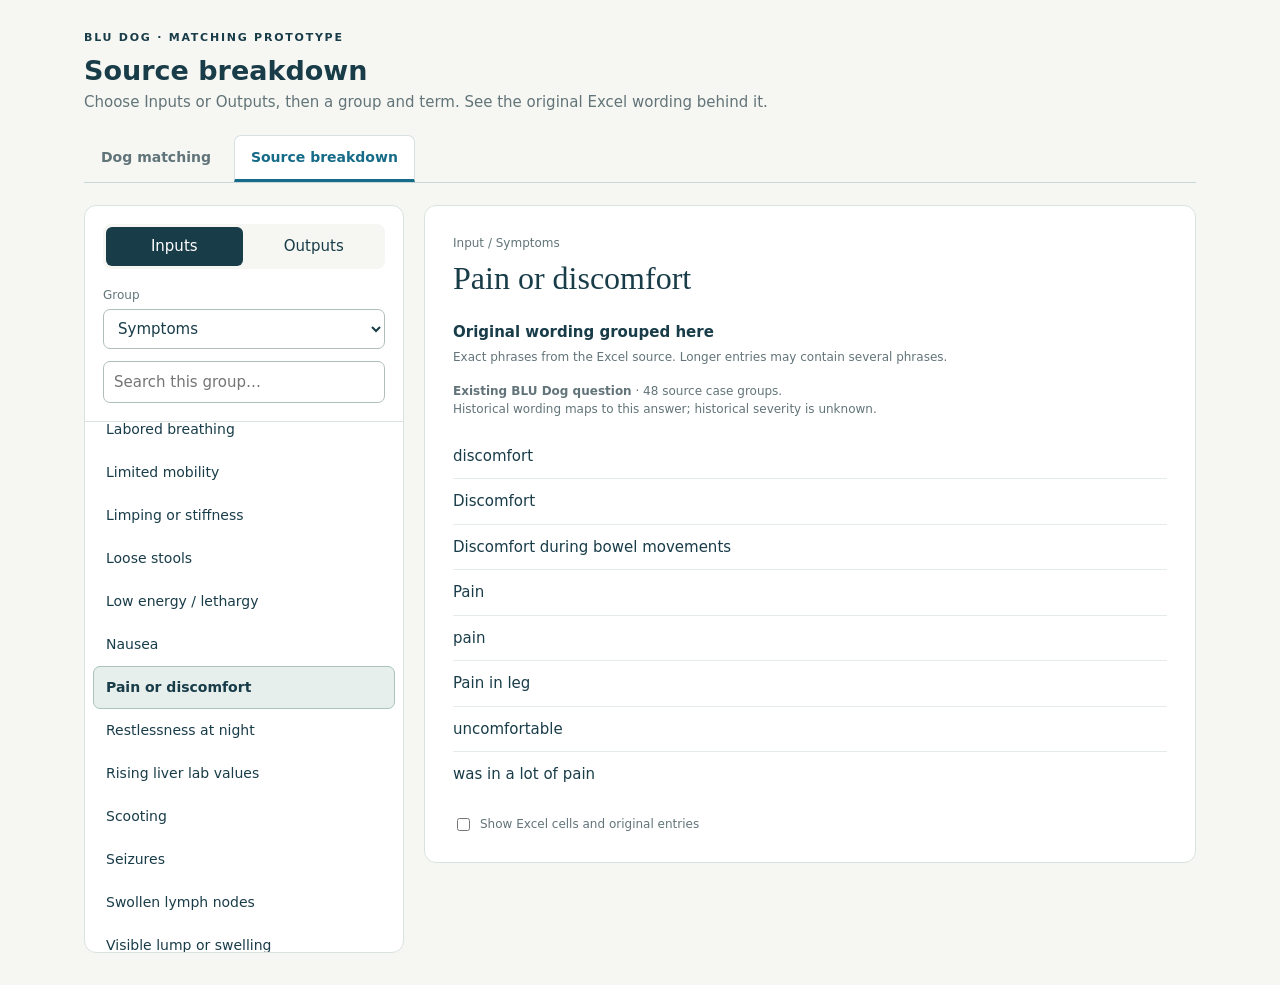
==== commit 5bacea24: "Restore previous dog-matching prototype" ====
--- a/index.html
+++ b/index.html
@@ -29,49 +29,35 @@
 @media(max-width:720px){header{padding:22px 16px 18px}h1{font-size:24px}header p{font-size:14px}main{grid-template-columns:1fr;padding:0 16px}.detail{position:static;padding:22px}.term-list{max-height:280px;min-height:120px}.mobile-back{display:block;border:0;background:none;color:var(--muted);padding:0;margin-bottom:16px;font-size:12px}}
 .review-tabs{display:flex;gap:6px;border-bottom:1px solid #c9d7d8;margin-top:22px}.review-tabs a{padding:11px 16px;border:1px solid transparent;border-bottom:3px solid transparent;border-radius:7px 7px 0 0;color:#60747a;text-decoration:none;font-size:14px;font-weight:650}.review-tabs a:hover{background:#edf2ee;color:#193c49}.review-tabs a[aria-current=page]{background:white;border-color:#d7e1e2;border-bottom-color:#156b88;color:#156b88}.review-tabs a:focus-visible{outline:3px solid #b87f35;outline-offset:2px}@media(max-width:520px){.review-tabs a{padding:10px 12px;font-size:13px}}
 </style>
-<link rel="stylesheet" href="./record-details.css">
 </head>
 <body>
-<header><div class="brand">BLU DOG · MATCHING PROTOTYPE</div><h1>Source breakdown</h1><p>Inputs: what the dog experienced. Outputs: what was tried, with its linked details.</p><nav class="review-tabs" aria-label="Review sections"><a href="./questionnaire.html">Dog matching</a><a href="./index.html" aria-current="page">Source breakdown</a></nav><div class="example-shortcuts" aria-label="Try a linked example"><button data-example="seizures">Seizures without a named cancer</button><button data-example="products">CBD oil and its details</button><button data-example="reaction">A treatment-related symptom</button></div></header>
+<header><div class="brand">BLU DOG · MATCHING PROTOTYPE</div><h1>Source breakdown</h1><p>Choose Inputs or Outputs, then a group and term. See the original Excel wording behind it.</p><nav class="review-tabs" aria-label="Review sections"><a href="./questionnaire.html">Dog matching</a><a href="./index.html" aria-current="page">Source breakdown</a></nav></header>
 <main>
  <section class="picker" aria-label="Choose a grouped term">
   <div class="controls">
    <div class="tabs" aria-label="Input or output"><button data-side="inputs" aria-pressed="true">Inputs</button><button data-side="outputs" aria-pressed="false">Outputs</button></div>
    <label for="group">Group</label><select id="group"></select>
-   <div id="context-control"><label for="context" style="margin-top:12px">Reported context</label><select id="context"><option value="any">Any context</option><option value="treatment">Treatment-related reports</option><option value="cannabis">Cannabis-related reports</option><option value="follow_up">Follow-up reports</option></select></div>
    <input id="search" type="search" aria-label="Search terms in this group" placeholder="Search this group…">
   </div>
   <div id="terms" class="term-list"></div>
  </section>
  <section id="detail" class="detail" aria-label="Original wording"></section>
 </main>
-<script id="grouping-data" type="application/json">{"inputs": [{"id": "input.diagnosis", "label": "Condition", "members": ["diagnosis.source_abdominal", "diagnosis.source_acute_leukemia", "cancer.acute_lymphoblastic_leukemia", "cancer.adenocarcinoma", "diagnosis.source_anal_gland_adenocarcinoma", "diagnosis.source_anal_gland_carcinoma", "diagnosis.source_anal_gland_tumor", "diagnosis.source_anal_sac_carcinoma", "diagnosis.source_apocrine_gland_adenocarcinoma", "cancer.b_cell_lymphoma", "diagnosis.source_basal_cell_carcinoma", "diagnosis.source_basosquamous_carcinoma", "diagnosis.source_bladder", "diagnosis.source_breast", "cancer.adrenal_unspecified", "cancer.anal_unspecified", "cancer.bone_unspecified", "cancer.brain_unspecified", "cancer.intestinal_unspecified", "cancer.liver_unspecified", "cancer.lung_unspecified", "cancer.stomach_unspecified", "diagnosis.source_carotid_body_tumor", "diagnosis.source_chondrosarcoma", "diagnosis.source_colon", "diagnosis.source_colorectal", "diagnosis.source_cutaneous_plasmacytosis", "cancer.cutaneous_t_cell_lymphoma", "diagnosis.source_eye", "diagnosis.source_fatty_tumor", "diagnosis.source_fatty_tumors", "diagnosis.source_fibrosarcoma", "diagnosis.source_gastrointestinal_stromal_tumor", "cancer.glioma", "diagnosis.source_gum", "cancer.hemangiosarcoma", "diagnosis.source_hepatocellular_carcinoma", "diagnosis.source_histiocytic_sarcoma", "diagnosis.source_intestinal_lymphoma", "diagnosis.source_intramuscular_hemangiosarcoma", "diagnosis.source_large_b_cell_lymphoma", "diagnosis.source_large_cell_lymphoma", "diagnosis.source_large_gastric_histiocytic_sarcoma", "diagnosis.source_leiomyosarcoma", "cancer.leukemia", "diagnosis.source_lipoma", "diagnosis.source_lipomas", "diagnosis.source_lymphangiosarcoma", "cancer.lymphatic_leukemia", "diagnosis.source_lymphoblastic_lymphoma", "cancer.lymphoma", "diagnosis.source_malignant_melanoma", "diagnosis.source_mammary", "cancer.mast_cell_tumor", "diagnosis.source_medium_sarcoma", "cancer.melanoma", "diagnosis.source_mesothelioma", "diagnosis.source_multilobular_tumor_of_bone", "diagnosis.source_myelodysplasia_syndrome", "diagnosis.source_nasal", "diagnosis.source_nasal_adenocarcinoma", "diagnosis.source_nasal_sarcoma", "diagnosis.source_nicitans_gland_adenocarcinoma", "diagnosis.source_oral", "diagnosis.source_oral_melanoma", "diagnosis.source_oral_melanoma_spindle_cell", "diagnosis.source_osteoma", "cancer.osteosarcoma", "diagnosis.source_pancreatic", "diagnosis.source_pancreatic_adenocarcinoma", "diagnosis.source_peripheral_nerve_sheath_tumor", "diagnosis.source_plasmacytoma", "diagnosis.source_primary_mediastinal_t_cell_lymphoma", "diagnosis.source_prostate", "diagnosis.source_rectal", "diagnosis.source_renal_cell_carcinoma", "cancer.sarcoma_unspecified", "diagnosis.source_skin", "cancer.soft_tissue_sarcoma", "diagnosis.source_spindle_cell_carcinoma", "diagnosis.source_spindle_cell_sarcoma", "diagnosis.source_spine", "diagnosis.source_spleen", "diagnosis.source_squamous_cell_carcinoma", "diagnosis.source_subcutaneous_epithelial_lymphoma", "diagnosis.source_t_cell_lymphoma", "diagnosis.source_t_zone_lymphoma", "diagnosis.source_testicular", "diagnosis.source_throat", "diagnosis.source_thymoma", "diagnosis.source_thyroid", "diagnosis.source_thyroid_carcinoma", "cancer.transitional_cell_carcinoma"]}, {"id": "input.symptoms", "label": "Symptoms", "members": ["sign.anal_leakage", "sign.anxiety", "sign.appeared_high", "sign.appetite_loss", "sign.mouth_pain", "sign.bleeding_bruising", "sign.cough", "sign.diarrhea", "sign.difficulty_focusing", "sign.difficulty_swallowing", "sign.urinary_difficulty", "sign.excess_energy", "sign.excessive_thirst", "sign.fever_infection", "sign.foot_chewing", "sign.frequent_urination", "sign.unwell", "sign.head_bobbing", "sign.head_trembling", "sign.incontinence", "sign.inflammation", "sign.skin_irritation", "sign.breathing_difficulty", "sign.mobility_limited", "sign.limping_or_stiffness", "sign.loose_stools", "sign.low_energy", "sign.nausea", "sign.pain_or_discomfort", "sign.night_restlessness", "sign.scooting", "sign.seizures", "sign.enlarged_lymph_nodes", "sign.urinating_while_walking", "sign.lump_swelling", "sign.vomiting", "sign.weight_loss"]}, {"id": "input.findings", "label": "Other conditions & findings", "members": ["condition.allergies", "condition.arthritis", "finding.brain_mass", "condition.heart_failure", "condition.cushing", "finding.enlarged_heart", "finding.fatty_tumors", "finding.lump", "sign.liver_values_increasing"]}, {"id": "input.location", "label": "Cancer location", "members": ["site.abdomen", "site.anal_gland", "site.blood", "site.body", "site.chest", "site.front_leg", "site.head", "site.left_side_of_brain", "site.leg", "site.liver", "site.lung", "site.lymph_nodes", "site.right_adrenal_gland", "site.right_hind_leg", "site.small_intestine"]}, {"id": "input.breed", "label": "Breed", "members": ["breed.source_airedale_terrier", "breed.alaskan_malamute", "breed.source_american_bulldog", "breed.source_american_pitbull_terrier", "breed.source_american_staffordshire_terrier", "breed.source_aussie", "breed.aussie_mix", "breed.source_australian_shepherd", "breed.source_australian_shepherd_mix", "breed.source_australian_shepherd_border_collie", "breed.source_basset_hound", "breed.source_basset_mix", "breed.source_basset_pitbull", "breed.source_basset_beagle", "breed.source_beabull", "breed.beagle", "breed.source_beagle_mix", "breed.source_beagle_golden_retriever", "breed.source_beauceron", "breed.source_belgian_sheepdog", "breed.source_belgian_shepherd_labrador_retriever_mix", "breed.source_bernese_mountain_dog", "breed.source_bichon", "breed.source_bichon_fris", "breed.source_boerboel_mastiff", "breed.border_collie", "breed.source_boston_terrier_brittany_spaniel_mix_with_some_pug", "breed.source_bouvier_des_flandres", "breed.source_boxer", "breed.source_boxer_mix", "breed.source_bull_mastiff", "breed.source_bull_terrier", "breed.source_bulldog", "breed.source_bully_mix", "breed.source_chihuahua", "breed.source_chihuahua_mix", "breed.source_chow_shar_pei_cross", "breed.source_cocker_spaniel", "breed.source_collie_mix", "breed.source_corgi", "breed.source_corsican", "breed.coton_de_tulear", "breed.source_crossbreed", "breed.dachshund", "breed.source_dalmatian", "breed.source_daschund_x_scottish_terrier", "breed.source_doberman", "breed.source_double_dapple_dashshund", "breed.source_doxie", "breed.source_english_bulldog", "breed.source_english_cocker_spaniel", "breed.source_english_pointer", "breed.source_english_sheepdog", "breed.source_flat_coated_retriever", "breed.source_french_bulldog", "breed.german_shepherd", "breed.source_german_shepherd_cross", "breed.source_german_shorthaired_pointer", "breed.source_glen_of_imaal_terrier", "breed.source_goldador_golden_retriever_labrador", "breed.source_golden_doodle", "breed.source_golden_lab", "breed.source_golden_retriever", "breed.source_golden_retriever_english_pointer", "breed.source_great_dane", "breed.source_great_pyrenees", "breed.greyhound", "breed.source_havanese_chihuahua", "breed.source_hawaiian_poi_dog", "breed.source_huskey", "breed.source_husky", "breed.source_husky_mix", "breed.source_husky_retriever_mix", "breed.source_husky_catahoula", "breed.source_italian_greyhound", "breed.source_jack_russell_terrier", "breed.source_jack_russell_pitbull_mix", "breed.source_kelpie", "breed.source_lab_dutch", "breed.source_lab_pitbull", "breed.source_lab_pit_mix", "breed.labrador_retriever", "breed.labrador_mix", "breed.source_lhasa_apso", "breed.source_maltese", "breed.maltese_shih_tzu_mix", "breed.source_mastiff", "breed.source_mastiff_mix", "breed.source_mini_schnauzer", "breed.source_miniature_pinscher", "breed.source_miniature_schnauzer", "breed.source_minpin", "breed.mixed_unspecified", "breed.source_mixed_breed", "breed.source_mutt_with_doberman_bulldog_and_husky_contributions", "breed.source_newfie_mix", "breed.source_old_english_sheepdog", "breed.source_papillon", "breed.source_part_lab", "breed.source_pit_bull_mix", "breed.source_pit_lab_mix", "breed.source_pitbull_mix", "breed.source_pitbull_shar_pei_mix", "breed.pitbull_unspecified", "breed.source_pom", "breed.source_pomeranian", "breed.source_poodle", "breed.poodle_mix", "breed.source_pug", "breed.pyrenees_unspecified", "breed.source_rat_terrier", "breed.source_retriever", "breed.source_retriever_mix", "breed.source_rhodesian_ridgeback", "breed.source_ridgeback", "breed.rottweiler", "breed.source_rottweiler_cross", "breed.source_schipperke", "breed.source_schnauzer", "breed.source_scottish_terrier", "breed.source_scotty", "breed.source_sheltie", "breed.source_shepherd", "breed.source_shepherd_boxer", "breed.source_shepherd_mix", "breed.source_shiba_inu", "breed.shih_tzu", "breed.source_siberian_husky", "breed.source_siberian_husky_wolf_mix", "breed.source_silky_terrier", "breed.source_st_bernard", "breed.source_staffordshire", "breed.source_staffordshire_bullheaded", "breed.source_staffordshire_terrier", "breed.source_standard_poodle", "breed.source_terrier", "breed.source_tibetan_terrier", "breed.source_toy_australian_shepherd", "breed.source_toy_fox_terrier", "breed.source_toy_terrier", "breed.west_highland_white_terrier", "breed.source_white_shepherd", "breed.source_wiener", "breed.source_yorkie", "breed.source_yorkshire_terrier"]}, {"id": "input.sex", "label": "Sex", "members": ["sex.female", "sex.male"]}, {"id": "input.age", "label": "Age at diagnosis", "members": ["value.age_diagnosis"]}, {"id": "input.weight", "label": "Weight", "members": ["value.weight"]}], "outputs": [{"id": "cat.plant", "label": "Plant therapeutics", "members": ["tx.apricot_seeds", "tx.bone_broth_turmeric", "tx.brady_senior", "tx.cannabis_oil", "tx.cannabis", "tx.cbd_feco", "tx.cbd_honey", "tx.cbd_nano_powder", "tx.cbd_oil", "tx.chinese_herbs", "tx.critical_immune_defense", "tx.curcumin", "tx.essiac", "tx.frankincense_copaiba_capsule", "tx.frankincense_oil", "tx.green_tea_extract", "tx.stasis_breaker", "tx.milk_thistle", "tx.slippery_elm", "tx.thc_butter", "tx.thc_feco", "tx.thc_oil", "tx.thc_tincture", "tx.thc_cbd_feco", "tx.thc_cbd_oil", "tx.thca_tincture", "tx.turmeric"], "parent": null}, {"id": "cat.cannabis", "label": "Cannabis therapeutics", "members": ["tx.brady_senior", "tx.cannabis_oil", "tx.cannabis", "tx.cbd_feco", "tx.cbd_honey", "tx.cbd_nano_powder", "tx.cbd_oil", "tx.thc_butter", "tx.thc_feco", "tx.thc_oil", "tx.thc_tincture", "tx.thc_cbd_feco", "tx.thc_cbd_oil", "tx.thca_tincture"], "parent": "cat.plant"}, {"id": "cat.botanical", "label": "Other botanical preparations", "members": ["tx.apricot_seeds", "tx.bone_broth_turmeric", "tx.chinese_herbs", "tx.critical_immune_defense", "tx.curcumin", "tx.essiac", "tx.frankincense_copaiba_capsule", "tx.frankincense_oil", "tx.green_tea_extract", "tx.stasis_breaker", "tx.milk_thistle", "tx.slippery_elm", "tx.turmeric"], "parent": "cat.plant"}, {"id": "cat.mushroom", "label": "Mushroom products", "members": ["tx.five_defender", "tx.critical_immune_defense", "tx.im_yunity", "tx.reishi", "tx.turkey_tail"], "parent": null}, {"id": "cat.medication", "label": "Medications and biologics", "members": ["tx.antibiotics", "tx.chemotherapy", "tx.chop", "tx.dexamethasone", "tx.doxycycline", "tx.elspar", "tx.fenbendazole", "tx.furosemide", "tx.gabapentin", "tx.ivermectin", "tx.keppra", "tx.meloxicam", "tx.pain_medication", "tx.panacur", "tx.phenobarbital", "tx.piroxicam", "tx.prednisone", "tx.steroids", "tx.tramadol"], "parent": null}, {"id": "cat.procedure", "label": "Procedures and physical therapies", "members": ["tx.acupuncture", "tx.amputation", "tx.exercise", "tx.laser", "tx.radiation", "tx.surgery"], "parent": null}, {"id": "cat.nutrition", "label": "Nutrition and supplements", "members": ["tx.hip_joint", "tx.bixby_powder", "tx.bone_broth_turmeric", "tx.calcium", "tx.critical_immune_defense", "tx.denamarin", "tx.diet_change", "tx.fiber", "tx.fish_oil", "tx.homemade_diet", "tx.krill_oil", "tx.omega_fatty_acids", "tx.rx_biotics", "tx.rx_canine_minerals", "tx.rx_essential_minerals", "tx.rx_mega_flex", "tx.rx_nutrigest", "tx.rx_vitamin_d3", "tx.rx_zyme", "tx.prebiotic_probiotic", "tx.probiotic", "tx.raw_diet", "tx.salmon_oil", "tx.serrapeptase", "tx.supplement_unspecified", "tx.vitamin_c", "tx.vitamins"], "parent": null}, {"id": "cat.other", "label": "Other reported approaches", "members": ["tx.health_kinesiology", "tx.reiki", "tx.rife"], "parent": null}, {"id": "cat.unclassified", "label": "Unclassified reported products", "members": ["tx.espar"], "parent": null}], "labels": {"cat.plant": "Plant therapeutics", "cat.cannabis": "Cannabis therapeutics", "cat.mushroom": "Mushroom products", "cat.medication": "Medications and biologics", "cat.procedure": "Procedures and physical therapies", "cat.nutrition": "Nutrition and supplements", "cat.other": "Other reported approaches", "value.age_diagnosis": "Age at diagnosis", "value.age_report": "Age at report", "value.elapsed_report": "Elapsed time at report; reference event unresolved", "value.weight": "Body weight", "value.stage": "Reported stage; scale unspecified", "sex.female": "Female", "sex.male": "Male", "condition.cushing": "Cushing's disease", "finding.enlarged_heart": "Enlarged heart", "condition.heart_failure": "Congestive heart failure", "condition.arthritis": "Arthritis", "condition.allergies": "Allergies; type retained in source", "breed.beagle": "Beagle", "breed.poodle_mix": "Poodle mix", "breed.west_highland_white_terrier": "West Highland White Terrier", "breed.shih_tzu": "Shih Tzu", "breed.coton_de_tulear": "Coton de Tulear", "breed.mixed_unspecified": "Mixed breed; ancestry unspecified", "breed.aussie_mix": "Aussie mix; expansion unresolved", "breed.alaskan_malamute": "Alaskan Malamute", "breed.rottweiler": "Rottweiler", "breed.pitbull_unspecified": "Pitbull; type unspecified", "breed.dachshund": "Dachshund", "breed.labrador_retriever": "Labrador Retriever", "breed.pyrenees_unspecified": "Pyrenees; breed unresolved", "breed.german_shepherd": "German Shepherd", "breed.border_collie": "Border Collie", "breed.maltese_shih_tzu_mix": "Maltese/Shih Tzu mix", "breed.greyhound": "Greyhound", "cancer.stomach_unspecified": "Cancer involving stomach; histology unspecified", "cancer.leukemia": "Leukemia", "cancer.anal_unspecified": "Cancer involving anal region; histology unspecified", "cancer.adrenal_unspecified": "Cancer involving adrenal gland; histology unspecified", "cancer.hemangiosarcoma": "Hemangiosarcoma", "cancer.lymphoma": "Lymphoma", "cancer.bone_unspecified": "Cancer involving bone; histology unspecified", "cancer.brain_unspecified": "Cancer involving brain; histology unspecified", "cancer.sarcoma_unspecified": "Sarcoma; subtype unspecified", "cancer.liver_unspecified": "Cancer involving liver; histology unspecified", "cancer.lung_unspecified": "Cancer involving lung; histology unspecified", "cancer.intestinal_unspecified": "Cancer involving intestine; histology unspecified", "cancer.osteosarcoma": "Osteosarcoma", "cancer.acute_lymphoblastic_leukemia": "Acute lymphoblastic leukemia", "cancer.adenocarcinoma": "Adenocarcinoma", "cancer.b_cell_lymphoma": "B-cell lymphoma", "cancer.cutaneous_t_cell_lymphoma": "Cutaneous T-cell lymphoma", "cancer.glioma": "Glioma", "cancer.lymphatic_leukemia": "Lymphatic leukemia; source wording", "finding.lump": "Lump; malignancy unresolved", "finding.fatty_tumors": "Fatty tumors; malignancy unspecified", "site.abdomen": "Abdomen", "site.blood": "Blood", "site.anal_gland": "Anal gland", "site.lymph_nodes": "Lymph nodes", "site.right_adrenal_gland": "Right adrenal gland", "site.liver": "Liver", "site.leg": "Leg", "site.left_side_of_brain": "Left side of brain", "site.head": "Head", "site.front_leg": "Front leg", "site.lung": "Lung", "site.body": "Body", "site.small_intestine": "Small intestine", "site.right_hind_leg": "Right hind leg", "site.chest": "Chest", "sign.unwell": "Generally unwell", "sign.loose_stools": "Loose stools", "sign.anal_leakage": "Anal leakage", "sign.scooting": "Scooting", "sign.mobility_limited": "Limited mobility", "sign.urinary_incontinence": "Urinary incontinence", "sign.incontinence": "Incontinence", "sign.diarrhea": "Diarrhea", "sign.low_energy": "Low energy / lethargy", "sign.seizures": "Seizures", "sign.excess_energy": "Excess energy", "sign.head_bobbing": "Head bobbing", "sign.discomfort": "Discomfort", "sign.enlarged_lymph_nodes": "Swollen lymph nodes", "sign.appetite_loss": "Appetite loss", "sign.limping": "Limping", "sign.appeared_high": "Appeared intoxicated; reporter description", "sign.difficulty_focusing": "Difficulty focusing; unspecified", "sign.head_trembling": "Head trembling", "sign.urinating_while_walking": "Urinating while walking", "sign.inflammation": "Inflammation", "sign.liver_values_increasing": "Rising liver lab values", "sign.foot_chewing": "Foot chewing", "sign.cough": "Coughing", "sign.pain": "Pain", "tx.cannabis": "Cannabis; product unspecified", "tx.surgery": "Surgery; details retained in source", "tx.amputation": "Amputation", "tx.chemotherapy": "Chemotherapy; regimen unspecified", "tx.chop": "CHOP chemotherapy; components not expanded", "tx.espar": "E-spar injections; exact product unresolved", "tx.elspar": "Elspar", "tx.radiation": "Radiation therapy", "tx.biopsy": "Biopsy", "tx.ivermectin": "Ivermectin", "tx.prednisone": "Prednisone", "tx.phenobarbital": "Phenobarbital", "tx.keppra": "Keppra", "tx.doxycycline": "Doxycycline", "tx.furosemide": "Furosemide", "tx.dexamethasone": "Dexamethasone", "tx.fenbendazole": "Fenbendazole", "tx.panacur": "Panacur; formulation unspecified", "tx.pain_medication": "Pain medication; unspecified", "tx.exercise": "Exercise", "tx.acupuncture": "Acupuncture", "tx.laser": "Laser therapy; unspecified", "tx.health_kinesiology": "Health kinesiology; reported approach", "tx.rife": "Rife frequency; reported approach", "tx.reiki": "Reiki; reported approach", "tx.stasis_breaker": "Jing Tang Stasis Breaker; historical formulation unspecified", "tx.critical_immune_defense": "Critical Immune Defense", "tx.five_defender": "5 Defender Mushrooms; brand unresolved", "tx.rx_biotics": "Pets RX Biotics", "tx.rx_nutrigest": "Pets RX Nutrigest", "tx.rx_canine_minerals": "Pets RX Canine Minerals", "tx.rx_essential_minerals": "Pets RX Essential Minerals", "tx.rx_zyme": "Pets RX Zyme", "tx.rx_mega_flex": "Pets RX Mega Flex", "tx.rx_vitamin_d3": "Pets RX Vitamin D3", "tx.salmon_oil": "Salmon oil", "tx.frankincense_oil": "Frankincense oil", "tx.frankincense_copaiba_capsule": "Frankincense and copaiba oils combined in capsule", "tx.slippery_elm": "Slippery elm", "tx.milk_thistle": "Milk thistle", "tx.probiotic": "Probiotics; unspecified", "tx.apricot_seeds": "Apricot seeds", "tx.turkey_tail": "Turkey tail", "tx.reishi": "Reishi", "tx.serrapeptase": "Serrapeptase", "tx.vitamin_c": "Vitamin C", "tx.bixby_powder": "Bixby Immunity powder; composition unverified", "tx.bone_broth_turmeric": "Bone broth powder with turmeric", "tx.curcumin": "Curcumin", "tx.calcium": "Calcium", "tx.krill_oil": "Krill oil", "tx.green_tea_extract": "Green tea extract", "tx.supplement_unspecified": "Supplement; unspecified", "tx.hip_joint": "Advanced Hip & Joint supplement; composition unverified", "tx.im_yunity": "I’m-Yunity; historical formulation unspecified", "tx.denamarin": "Denamarin; variant unspecified", "tx.prebiotic_probiotic": "Prebiotic/probiotic preparation; formulation unresolved", "tx.fiber": "Fiber; preparation unspecified", "tx.omega_fatty_acids": "Omega fatty acids; preparation unspecified", "tx.essiac": "Essiac tea; ingredients not listed", "tx.brady_senior": "Brady’s Senior Formula; formulation unverified", "tx.thc_oil": "THC oil", "tx.thc_feco": "THC FECO", "tx.cbd_oil": "CBD oil", "tx.cbd_honey": "CBD honey", "tx.thc_cbd_feco": "THC/CBD FECO", "tx.thc_cbd_oil": "THC/CBD oil", "tx.cbd_nano_powder": "CBD nano-powder", "tx.thca_tincture": "THCA tincture", "tx.diet_change": "Diet change; details retained in source", "tx.raw_diet": "Raw diet", "tx.homemade_diet": "Homemade diet", "ingredient.white_turmeric": "White turmeric extract", "ingredient.vitamin_blend": "Vitamin blend; unspecified", "ingredient.shiitake": "Shiitake", "ingredient.maitake": "Maitake", "ingredient.copaiba": "Copaiba oil", "ingredient.turmeric": "Turmeric", "ingredient.hemp": "Hemp; preparation unspecified", "sign.pain_or_discomfort": "Pain or discomfort", "sign.limping_or_stiffness": "Limping or stiffness", "sign.weight_loss": "Weight loss", "sign.vomiting": "Vomiting", "sign.constipation": "Constipation", "sign.excessive_thirst": "Excessive thirst", "sign.labored_breathing": "Labored breathing", "sign.itching_or_skin_irritation": "Itching or skin irritation", "sign.ear_discomfort": "Ear discomfort", "sign.bad_breath_or_mouth_pain": "Bad breath / mouth pain", "sign.night_restlessness": "Restlessness at night", "sign.anxiety": "Anxiety", "sign.confusion_or_disorientation": "Confusion / disorientation", "sign.visible_lump_or_swelling": "Visible lump or swelling", "sign.nausea_after_treatment": "Nausea after treatment", "sign.mouth_sores": "Mouth sores", "sign.fatigue_after_chemo": "Fatigue after chemo", "sign.bleeding_or_bruising": "Bleeding or bruising", "sign.fever_or_infection": "Fever or infection episodes", "sign.difficulty_swallowing": "Difficulty swallowing", "cancer.mast_cell_tumor": "Mast cell tumor", "cancer.melanoma": "Melanoma", "cancer.soft_tissue_sarcoma": "Soft tissue sarcoma", "cancer.transitional_cell_carcinoma": "Transitional cell carcinoma", "cancer.mammary_carcinoma": "Mammary carcinoma", "state.cancer_unestablished": "Not yet diagnosed / unknown", "app_condition.arthritis_or_joint_disease": "Arthritis / joint disease", "app_condition.allergies_or_skin": "Allergies / skin", "app_condition.heart_disease": "Heart disease", "app_condition.endocrine_group": "Endocrine (Cushing's, Addison's, thyroid)", "ingredient.same": "S-adenosylmethionine (SAMe)", "ingredient.silybin": "Silybin", "ingredient.psp_extract": "Coriolus versicolor mycelial PSP extract", "ingredient.asparaginase": "Asparaginase", "cat.botanical": "Other botanical preparations", "cat.unclassified": "Unclassified reported products", "breed.labrador_mix": "Labrador Retriever mix", "tx.cbd_feco": "CBD FECO", "tx.cannabis_oil": "Cannabis oil; composition unspecified", "tx.thc_butter": "THC butter", "tx.thc_tincture": "THC tincture", "tx.antibiotics": "Antibiotics; unspecified", "tx.steroids": "Steroids; unspecified", "tx.piroxicam": "Piroxicam", "tx.gabapentin": "Gabapentin", "tx.meloxicam": "Meloxicam", "tx.tramadol": "Tramadol", "tx.turmeric": "Turmeric", "tx.chinese_herbs": "Chinese herbs; formulation unspecified", "tx.vitamins": "Vitamins; unspecified", "tx.fish_oil": "Fish oil", "breed.source_shepherd": "Shepherd", "diagnosis.source_acute_leukemia": "Acute leukemia (source label)", "breed.source_pug": "Pug", "diagnosis.source_skin": "Skin (source label)", "diagnosis.source_oral": "Oral (source label)", "breed.source_boxer": "Boxer", "breed.source_scottish_terrier": "Scottish Terrier", "breed.source_huskey": "Huskey", "breed.source_standard_poodle": "Standard Poodle", "diagnosis.source_apocrine_gland_adenocarcinoma": "Apocrine gland adenocarcinoma (source label)", "breed.source_bully_mix": "Bully mix", "breed.source_scotty": "Scotty", "diagnosis.source_bladder": "Bladder (source label)", "breed.source_pom": "Pom", "breed.source_pomeranian": "Pomeranian", "breed.source_jack_russell_terrier": "Jack Russell Terrier", "breed.source_chihuahua": "Chihuahua", "breed.source_corgi": "Corgi", "diagnosis.source_t_cell_lymphoma": "T-cell Lymphoma (source label)", "breed.source_bull_mastiff": "Bull Mastiff", "breed.source_rhodesian_ridgeback": "Rhodesian Ridgeback", "breed.source_golden_retriever": "Golden Retriever", "breed.source_st_bernard": "St. Bernard", "breed.source_staffordshire_terrier": "Staffordshire Terrier", "breed.source_mastiff": "Mastiff", "diagnosis.source_mammary": "Mammary (source label)", "diagnosis.source_chondrosarcoma": "Chondrosarcoma (source label)", "diagnosis.source_colorectal": "Colorectal (source label)", "diagnosis.source_eye": "Eye (source label)", "diagnosis.source_lipoma": "Lipoma (source label)", "breed.source_australian_shepherd": "Australian Shepherd", "diagnosis.source_fibrosarcoma": "Fibrosarcoma (source label)", "breed.source_corsican": "Corsican", "breed.source_french_bulldog": "French bulldog", "breed.source_american_staffordshire_terrier": "American Staffordshire Terrier", "breed.source_ridgeback": "Ridgeback", "breed.source_italian_greyhound": "Italian Greyhound", "diagnosis.source_histiocytic_sarcoma": "Histiocytic sarcoma (source label)", "diagnosis.source_intestinal_lymphoma": "Intestinal lymphoma (source label)", "diagnosis.source_large_b_cell_lymphoma": "Large B-Cell Lymphoma (source label)", "breed.source_bull_terrier": "Bull Terrier", "breed.source_doberman": "Doberman", "breed.source_schnauzer": "Schnauzer", "breed.source_aussie": "Aussie", "diagnosis.source_lymphangiosarcoma": "Lymphangiosarcoma (source label)", "diagnosis.source_lymphoblastic_lymphoma": "Lymphoblastic lymphoma (source label)", "breed.source_bouvier_des_flandres": "Bouvier des Flandres", "breed.source_bichon_fris": "Bichon Frisé", "breed.source_glen_of_imaal_terrier": "Glen of Imaal Terrier", "breed.source_basset_mix": "Basset mix", "breed.source_staffordshire": "Staffordshire", "breed.source_husky": "Husky", "breed.source_basset_hound": "Basset Hound", "breed.source_australian_shepherd_mix": "Australian Shepherd Mix", "breed.source_lab_pit_mix": "Lab/Pit mix", "breed.source_sheltie": "Sheltie", "breed.source_rottweiler_cross": "Rottweiler-cross", "breed.source_doxie": "Doxie", "breed.source_pitbull_mix": "Pitbull mix", "breed.source_husky_retriever_mix": "Husky Retriever mix", "breed.source_minpin": "Minpin", "diagnosis.source_medium_sarcoma": "Medium sarcoma (source label)", "breed.source_lhasa_apso": "Lhasa Apso", "breed.source_part_lab": "Part Lab", "diagnosis.source_nasal": "Nasal (source label)", "breed.source_schipperke": "Schipperke", "breed.source_maltese": "Maltese", "diagnosis.source_nasal_adenocarcinoma": "Nasal adenocarcinoma (source label)", "diagnosis.source_nasal_sarcoma": "Nasal sarcoma (source label)", "breed.source_beauceron": "Beauceron", "diagnosis.source_oral_melanoma": "Oral Melanoma (source label)", "breed.source_hawaiian_poi_dog": "Hawaiian Poi Dog", "breed.source_shepherd_mix": "Shepherd Mix", "breed.source_golden_doodle": "Golden Doodle", "breed.source_pit_lab_mix": "Pit/Lab Mix", "breed.source_bernese_mountain_dog": "Bernese Mountain Dog", "breed.source_siberian_husky_wolf_mix": "Siberian Husky/Wolf mix", "breed.source_shepherd_boxer": "Shepherd Boxer", "breed.source_yorkie": "Yorkie", "breed.source_mini_schnauzer": "Mini Schnauzer", "breed.source_poodle": "Poodle", "breed.source_siberian_husky": "Siberian Husky", "breed.source_goldador_golden_retriever_labrador": "Goldador (Golden Retriever + Labrador)", "diagnosis.source_primary_mediastinal_t_cell_lymphoma": "Primary Mediastinal T-Cell Lymphoma (source label)", "diagnosis.source_prostate": "Prostate (source label)", "breed.source_great_pyrenees": "Great Pyrenees", "species.cockatiel": "Cockatiel; explicitly reported as bird", "breed.source_chihuahua_mix": "Chihuahua mix", "breed.source_wiener": "Wiener", "breed.source_rat_terrier": "Rat terrier", "breed.source_mastiff_mix": "Mastiff mix", "breed.source_husky_mix": "Husky Mix", "breed.source_mutt_with_doberman_bulldog_and_husky_contributions": "Mutt (with Doberman, bulldog, and husky contributions)", "diagnosis.source_spine": "Spine (source label)", "breed.source_toy_australian_shepherd": "Toy Australian Shepherd", "diagnosis.source_spleen": "Spleen (source label)", "diagnosis.source_squamous_cell_carcinoma": "Squamous cell carcinoma (source label)", "breed.source_toy_fox_terrier": "Toy Fox Terrier", "breed.source_belgian_sheepdog": "Belgian Sheepdog", "diagnosis.source_subcutaneous_epithelial_lymphoma": "Subcutaneous epithelial lymphoma (source label)", "breed.source_tibetan_terrier": "Tibetan Terrier", "diagnosis.source_t_zone_lymphoma": "T-zone lymphoma (source label)", "diagnosis.source_thyroid": "Thyroid (source label)", "breed.source_english_sheepdog": "English Sheepdog", "diagnosis.source_throat": "Throat (source label)", "breed.source_kelpie": "Kelpie", "breed.source_german_shorthaired_pointer": "German Shorthaired Pointer", "breed.source_silky_terrier": "Silky Terrier", "breed.source_german_shepherd_cross": "German Shepherd cross", "diagnosis.source_gum": "Gum (source label)", "breed.source_lab_dutch": "Lab Dutch", "diagnosis.source_hepatocellular_carcinoma": "Hepatocellular carcinoma (source label)", "breed.source_terrier": "Terrier", "breed.source_white_shepherd": "White Shepherd", "breed.source_havanese_chihuahua": "Havanese/Chihuahua.", "breed.source_husky_catahoula": "Husky/Catahoula", "breed.source_retriever_mix": "Retriever Mix", "breed.source_great_dane": "Great Dane", "breed.source_retriever": "Retriever", "breed.source_bichon": "Bichon", "breed.source_english_bulldog": "English Bulldog", "breed.source_basset_pitbull": "Basset Pitbull", "diagnosis.source_malignant_melanoma": "Malignant melanoma (source label)", "breed.source_yorkshire_terrier": "Yorkshire Terrier", "diagnosis.source_colon": "Colon (source label)", "diagnosis.source_plasmacytoma": "Plasmacytoma (source label)", "breed.source_flat_coated_retriever": "Flat-Coated Retriever", "diagnosis.source_thyroid_carcinoma": "Thyroid carcinoma (source label)", "diagnosis.source_basal_cell_carcinoma": "Basal cell carcinoma (source label)", "diagnosis.source_peripheral_nerve_sheath_tumor": "Peripheral nerve sheath tumor (source label)", "breed.source_dalmatian": "Dalmatian", "diagnosis.source_renal_cell_carcinoma": "Renal cell carcinoma (source label)", "breed.source_beabull": "Beabull", "breed.source_american_bulldog": "American bulldog", "diagnosis.source_large_gastric_histiocytic_sarcoma": "Large gastric histiocytic sarcoma (source label)", "breed.source_toy_terrier": "Toy Terrier", "diagnosis.source_testicular": "Testicular (source label)", "breed.source_papillon": "Papillon", "diagnosis.source_intramuscular_hemangiosarcoma": "Intramuscular hemangiosarcoma (source label)", "breed.source_boxer_mix": "Boxer Mix", "breed.source_jack_russell_pitbull_mix": "Jack Russell/Pitbull mix", "diagnosis.source_gastrointestinal_stromal_tumor": "Gastrointestinal Stromal Tumor (source label)", "diagnosis.source_anal_gland_carcinoma": "Anal gland carcinoma (source label)", "diagnosis.source_spindle_cell_sarcoma": "Spindle cell sarcoma (source label)", "breed.source_golden_retriever_english_pointer": "Golden Retriever/English Pointer", "breed.source_chow_shar_pei_cross": "Chow/Shar-pei cross", "breed.source_basset_beagle": "Basset/Beagle", "breed.source_beagle_golden_retriever": "Beagle/Golden Retriever", "breed.source_airedale_terrier": "Airedale Terrier", "breed.source_miniature_schnauzer": "Miniature Schnauzer", "breed.source_boerboel_mastiff": "Boerboel Mastiff", "breed.source_american_pitbull_terrier": "American Pitbull Terrier", "diagnosis.source_oral_melanoma_spindle_cell": "Oral melanoma spindle cell (source label)", "breed.source_english_pointer": "English Pointer", "breed.source_daschund_x_scottish_terrier": "Daschund x Scottish Terrier", "diagnosis.source_lipomas": "Lipomas (source label)", "breed.source_mixed_breed": "Mixed-breed", "diagnosis.source_fatty_tumor": "Fatty tumor (source label)", "diagnosis.source_anal_gland_tumor": "Anal Gland Tumor (source label)", "diagnosis.source_fatty_tumors": "Fatty tumors (source label)", "breed.source_staffordshire_bullheaded": "Staffordshire Bullheaded", "breed.source_lab_pitbull": "Lab Pitbull", "diagnosis.source_pancreatic": "Pancreatic (source label)", "breed.source_bulldog": "Bulldog", "breed.source_pitbull_shar_pei_mix": "Pitbull/Shar pei mix", "breed.source_old_english_sheepdog": "Old English Sheepdog", "diagnosis.source_spindle_cell_carcinoma": "Spindle cell carcinoma (source label)", "breed.source_cocker_spaniel": "Cocker Spaniel", "diagnosis.source_breast": "Breast (source label)", "breed.source_golden_lab": "Golden Lab", "breed.source_double_dapple_dashshund": "Double Dapple Dashshund", "diagnosis.source_anal_gland_adenocarcinoma": "Anal gland adenocarcinoma (source label)", "diagnosis.source_myelodysplasia_syndrome": "Myelodysplasia Syndrome (source label)", "breed.source_newfie_mix": "Newfie mix", "breed.source_boston_terrier_brittany_spaniel_mix_with_some_pug": "Boston Terrier/Brittany Spaniel Mix (with some pug)", "breed.source_crossbreed": "Crossbreed", "diagnosis.source_carotid_body_tumor": "Carotid body tumor (source label)", "diagnosis.source_osteoma": "Osteoma (source label)", "diagnosis.source_pancreatic_adenocarcinoma": "Pancreatic adenocarcinoma (source label)", "breed.source_english_cocker_spaniel": "English Cocker Spaniel", "breed.source_shiba_inu": "Shiba Inu", "diagnosis.source_multilobular_tumor_of_bone": "Multilobular Tumor of Bone (source label)", "diagnosis.source_nicitans_gland_adenocarcinoma": "Nicitans Gland Adenocarcinoma (source label)", "breed.source_miniature_pinscher": "Miniature Pinscher", "diagnosis.source_mesothelioma": "Mesothelioma (source label)", "diagnosis.source_leiomyosarcoma": "Leiomyosarcoma (source label)", "breed.source_australian_shepherd_border_collie": "Australian Shepherd/Border Collie", "breed.source_belgian_shepherd_labrador_retriever_mix": "Belgian Shepherd/Labrador Retriever mix", "diagnosis.source_basosquamous_carcinoma": "Basosquamous carcinoma (source label)", "breed.source_beagle_mix": "Beagle Mix", "diagnosis.source_cutaneous_plasmacytosis": "Cutaneous plasmacytosis (source label)", "diagnosis.source_rectal": "Rectal (source label)", "diagnosis.source_abdominal": "Abdominal (source label)", "breed.source_collie_mix": "Collie mix", "diagnosis.source_large_cell_lymphoma": "Large cell lymphoma (source label)", "diagnosis.source_anal_sac_carcinoma": "Anal sac carcinoma (source label)", "breed.source_pit_bull_mix": "Pit Bull mix", "diagnosis.source_thymoma": "Thymoma (source label)", "sign.stiffness": "Stiffness", "sign.breathing_difficulty": "Labored breathing", "sign.skin_irritation": "Itching or skin irritation", "sign.mouth_pain": "Bad breath / mouth pain", "sign.confusion": "Confusion / disorientation", "sign.fecal_incontinence": "Fecal incontinence", "sign.lump_swelling": "Visible lump or swelling", "sign.bleeding_bruising": "Bleeding or bruising", "sign.bleeding": "Bleeding", "sign.fever_infection": "Fever or infection episodes", "sign.fever": "Fever", "sign.infection": "Reported infection", "sign.urinary_difficulty": "Difficulty urinating", "sign.frequent_urination": "Frequent urination", "sign.nausea": "Nausea", "finding.brain_mass": "Brain mass"}, "input_meta": {"sign.pain_or_discomfort": {"source": "existing_platform", "count": 53, "note": "Historical wording maps to this answer; historical severity is unknown.", "deferred": false}, "sign.limping_or_stiffness": {"source": "existing_platform", "count": 16, "note": "Historical wording maps to this answer; historical severity is unknown.", "deferred": false}, "sign.low_energy": {"source": "existing_platform", "count": 55, "note": "Historical wording maps to this answer; historical severity is unknown.", "deferred": false}, "sign.appetite_loss": {"source": "existing_platform", "count": 65, "note": "Historical wording maps to this answer; historical severity is unknown.", "deferred": false}, "sign.weight_loss": {"source": "existing_platform", "count": 30, "note": "Historical wording maps to this answer; historical severity is unknown.", "deferred": false}, "sign.vomiting": {"source": "existing_platform", "count": 15, "note": "Historical wording maps to this answer; historical severity is unknown.", "deferred": false}, "sign.diarrhea": {"source": "existing_platform", "count": 21, "note": "Poop-app input is deferred until database integration.", "deferred": true}, "sign.constipation": {"source": "existing_platform", "count": 0, "note": "Historical wording maps to this answer; historical severity is unknown.", "deferred": false}, "sign.excessive_thirst": {"source": "existing_platform", "count": 5, "note": "Historical wording maps to this answer; historical severity is unknown.", "deferred": false}, "sign.cough": {"source": "existing_platform", "count": 13, "note": "Historical wording maps to this answer; historical severity is unknown.", "deferred": false}, "sign.breathing_difficulty": {"source": "existing_platform", "count": 17, "note": "Historical wording maps to this answer; historical severity is unknown.", "deferred": false}, "sign.skin_irritation": {"source": "existing_platform", "count": 8, "note": "Historical wording maps to this answer; historical severity is unknown.", "deferred": false}, "sign.ear_discomfort": {"source": "existing_platform", "count": 0, "note": "Historical wording maps to this answer; historical severity is unknown.", "deferred": false}, "sign.mouth_pain": {"source": "existing_platform", "count": 1, "note": "Historical wording maps to this answer; historical severity is unknown.", "deferred": false}, "sign.night_restlessness": {"source": "existing_platform", "count": 1, "note": "Historical wording maps to this answer; historical severity is unknown.", "deferred": false}, "sign.anxiety": {"source": "existing_platform", "count": 7, "note": "Historical wording maps to this answer; historical severity is unknown.", "deferred": false}, "sign.confusion": {"source": "existing_platform", "count": 0, "note": "Historical wording maps to this answer; historical severity is unknown.", "deferred": false}, "sign.incontinence": {"source": "existing_platform", "count": 10, "note": "Historical wording maps to this answer; historical severity is unknown.", "deferred": false}, "sign.seizures": {"source": "existing_platform", "count": 23, "note": "Historical wording maps to this answer; historical severity is unknown.", "deferred": false}, "sign.lump_swelling": {"source": "existing_platform", "count": 20, "note": "Historical wording maps to this answer; historical severity is unknown.", "deferred": false}, "sign.nausea_after_treatment": {"source": "existing_platform", "count": 0, "note": "Historical wording maps to this answer; historical severity is unknown.", "deferred": false}, "sign.mouth_sores": {"source": "existing_platform", "count": 0, "note": "Historical wording maps to this answer; historical severity is unknown.", "deferred": false}, "sign.fatigue_after_chemo": {"source": "existing_platform", "count": 0, "note": "Historical wording maps to this answer; historical severity is unknown.", "deferred": false}, "sign.bleeding_bruising": {"source": "existing_platform", "count": 32, "note": "Historical wording maps to this answer; historical severity is unknown.", "deferred": false}, "sign.fever_infection": {"source": "existing_platform", "count": 7, "note": "Historical wording maps to this answer; historical severity is unknown.", "deferred": false}, "sign.enlarged_lymph_nodes": {"source": "existing_platform", "count": 30, "note": "Historical wording maps to this answer; historical severity is unknown.", "deferred": false}, "sign.difficulty_swallowing": {"source": "existing_platform", "count": 2, "note": "Historical wording maps to this answer; historical severity is unknown.", "deferred": false}, "sign.mobility_limited": {"source": "proposed_question", "count": 36, "note": "Limited mobility does not establish limping or stiffness; keep this separate.", "deferred": false}, "sign.anal_leakage": {"source": "proposed_question", "count": 1, "note": "The source does not identify what leaked; do not equate this with fecal incontinence.", "deferred": false}, "sign.foot_chewing": {"source": "proposed_question", "count": 2, "note": "Chewing alone does not establish itching.", "deferred": false}, "sign.inflammation": {"source": "proposed_question", "count": 7, "note": "Location unspecified; do not infer skin or joint disease.", "deferred": false}, "sign.liver_values_increasing": {"source": "proposed_question", "count": 0, "note": "Reported by a vet; the analyte is unspecified.", "deferred": false}, "sign.scooting": {"source": "proposed_question", "count": 2, "note": "Dragging the bottom; do not infer itching or pain.", "deferred": false}, "sign.unwell": {"source": "proposed_question", "count": 11, "note": "Nonspecific report; no particular symptom is inferred.", "deferred": false}, "sign.urinary_difficulty": {"source": "proposed_question", "count": 3, "note": "Straining or difficulty passing urine is distinct from incontinence.", "deferred": false}, "sign.frequent_urination": {"source": "proposed_question", "count": 5, "note": "Frequency does not establish leakage or excessive thirst.", "deferred": false}, "sign.nausea": {"source": "proposed_question", "count": 4, "note": "The source cancer-symptom column does not establish that nausea followed treatment.", "deferred": false}, "sign.loose_stools": {"source": "proposed_question", "count": 4, "note": "Poop-app input is deferred; do not equate every loose stool with diarrhea.", "deferred": true}, "sign.head_bobbing": {"source": "proposed_question", "count": 1, "note": "Reported in treatment history; current presence is a separate answer.", "deferred": false}, "sign.excess_energy": {"source": "proposed_question", "count": 1, "note": "Reported in treatment history; current presence is a separate answer.", "deferred": false}, "sign.appeared_high": {"source": "proposed_question", "count": 1, "note": "Reported in treatment history; current presence is a separate answer.", "deferred": false}, "sign.urinating_while_walking": {"source": "proposed_question", "count": 1, "note": "Reported in treatment history; current presence is a separate answer.", "deferred": false}, "sign.difficulty_focusing": {"source": "proposed_question", "count": 1, "note": "Reported in treatment history; current presence is a separate answer.", "deferred": false}, "sign.head_trembling": {"source": "proposed_question", "count": 1, "note": "Reported in treatment history; current presence is a separate answer.", "deferred": false}}, "evidence": {"diagnosis.source_testicular": [{"text": "Testicular", "cells": ["S443"]}], "breed.source_shepherd_boxer": [{"text": "Shepherd Boxer", "cells": ["Q278"]}], "breed.source_wiener": [{"text": "Wiener", "cells": ["Q315"]}], "breed.source_bouvier_des_flandres": [{"text": "Bouvier des Flandres", "cells": ["Q120"]}], "diagnosis.source_rectal": [{"text": "Rectal", "cells": ["S660"]}], "breed.alaskan_malamute": [{"text": "Alaskan Malamute", "cells": ["Q52", "Q306", "Q609"]}], "value.weight": [{"text": "10", "cells": ["M31", "M32"]}, {"text": "100", "cells": ["M155", "M517", "M607", "M618"]}, {"text": "102", "cells": ["M118", "M610"]}, {"text": "104", "cells": ["M550"]}, {"text": "107", "cells": ["M223"]}, {"text": "11", "cells": ["M390"]}, {"text": "110", "cells": ["M49"]}, {"text": "12", "cells": ["M648"]}, {"text": "120", "cells": ["M247", "M423"]}, {"text": "13", "cells": ["M284", "M303", "M421"]}, {"text": "130", "cells": ["M304"]}, {"text": "14", "cells": ["M8", "M100", "M312", "M439", "M519"]}, {"text": "14.5", "cells": ["M185"]}, {"text": "15", "cells": ["M46", "M336"]}, {"text": "16", "cells": ["M13"]}, {"text": "16.5", "cells": ["M425"]}, {"text": "18", "cells": ["M9"]}, {"text": "19", "cells": ["M106"]}, {"text": "190", "cells": ["M256"]}, {"text": "22", "cells": ["M194"]}, {"text": "23", "cells": ["M111"]}, {"text": "24", "cells": ["M636"]}, {"text": "25", "cells": ["M672"]}, {"text": "27", "cells": ["M228", "M592"]}, {"text": "3.5", "cells": ["M99"]}, {"text": "37", "cells": ["M153", "M438"]}, {"text": "39", "cells": ["M374"]}, {"text": "4.5", "cells": ["M280"]}, {"text": "4.6", "cells": ["M28"]}, {"text": "40", "cells": ["M640"]}, {"text": "43", "cells": ["M116"]}, {"text": "45", "cells": ["M55"]}, {"text": "47", "cells": ["M20"]}, {"text": "48", "cells": ["M436", "M437"]}, {"text": "5.5", "cells": ["M625"]}, {"text": "50", "cells": ["M33", "M174", "M276", "M329", "M447"]}, {"text": "51", "cells": ["M345"]}, {"text": "55", "cells": ["M218", "M272"]}, {"text": "6", "cells": ["M270", "M381", "M431"]}, {"text": "60", "cells": ["M23"]}, {"text": "62", "cells": ["M250", "M444"]}, {"text": "63", "cells": ["M214"]}, {"text": "64", "cells": ["M427", "M627"]}, {"text": "65", "cells": ["M4", "M34", "M40", "M51", "M60", "M173"]}, {"text": "66", "cells": ["M525"]}, {"text": "7", "cells": ["M333", "M629"]}, {"text": "70", "cells": ["M43", "M207"]}, {"text": "73", "cells": ["M628"]}, {"text": "75", "cells": ["M154", "M171", "M199"]}, {"text": "79", "cells": ["M65"]}, {"text": "8", "cells": ["M157", "M476", "M631"]}, {"text": "80", "cells": ["M126", "M163", "M172", "M213"]}, {"text": "82", "cells": ["M245"]}, {"text": "84", "cells": ["M188"]}, {"text": "85", "cells": ["M135", "M164", "M298", "M445"]}, {"text": "86", "cells": ["M626"]}, {"text": "87", "cells": ["M84"]}, {"text": "9", "cells": ["M294"]}, {"text": "90", "cells": ["M296", "M432"]}, {"text": "93", "cells": ["M161"]}, {"text": "95", "cells": ["M110"]}, {"text": "97", "cells": ["M289"]}, {"text": "99", "cells": ["M52", "M222"]}], "diagnosis.source_intestinal_lymphoma": [{"text": "Intestinal lymphoma", "cells": ["T85", "S603", "S610"]}], "breed.source_english_sheepdog": [{"text": "English Sheepdog", "cells": ["Q347", "Q607"]}], "breed.source_great_pyrenees": [{"text": "Great Pyrenees", "cells": ["Q304"]}], "breed.source_lab_pitbull": [{"text": "Lab Pitbull", "cells": ["Q583"]}], "breed.source_shepherd_mix": [{"text": "Shepherd Mix", "cells": ["Q238"]}], "breed.source_standard_poodle": [{"text": "Standard Poodle", "cells": ["Q20"]}], "diagnosis.source_pancreatic_adenocarcinoma": [{"text": "Pancreatic adenocarcinoma", "cells": ["S629"]}], "breed.source_staffordshire_bullheaded": [{"text": "Staffordshire Bullheaded", "cells": ["Q574"]}], "breed.source_old_english_sheepdog": [{"text": "Old English Sheepdog", "cells": ["Q600"]}], "cancer.cutaneous_t_cell_lymphoma": [{"text": "Cutaneous T-cell lymphoma", "cells": ["T61"]}], "sign.pain_or_discomfort": [{"text": "discomfort", "cells": ["X670"]}, {"text": "Discomfort", "cells": ["X671"]}, {"text": "Discomfort during bowel movements", "cells": ["X564"]}, {"text": "excessive discomfort", "cells": ["AA14"]}, {"text": "Pain", "cells": ["Y49", "X60", "X99", "X146", "X178", "X192", "X223", "X242", "X243", "X244", "X248", "X252", "X263", "X266", "X267", "X286", "X288", "X313", "X315", "X331", "X339", "X363", "Y387", "X398", "Y402", "X433", "X602", "X650", "X670"]}, {"text": "pain", "cells": ["X38", "X69", "X78", "X83", "X107", "X153", "X200", "X232", "X241", "X250", "X257", "X276", "X294", "X296", "X353", "X618", "X634"]}, {"text": "Pain in leg", "cells": ["X457"]}, {"text": "uncomfortable", "cells": ["X556"]}, {"text": "was in a lot of pain", "cells": ["X426"]}, {"text": "yelling in pain", "cells": ["W546"]}], "cancer.brain_unspecified": [{"text": "Brain", "cells": ["S54", "S55", "S56", "S57", "S66", "S67", "S68", "S69", "S70", "S71", "S364", "S663"]}], "diagnosis.source_chondrosarcoma": [{"text": "Chondrosarcoma", "cells": ["T59"]}], "breed.border_collie": [{"text": "Border Collie", "cells": ["Q260", "Q348", "Q361", "Q560", "Q570", "Q571", "Q586"]}], "tx.piroxicam": [{"text": "Piroxicam", "cells": ["AC37", "AC77", "AC351", "AC352", "AC375", "AC589", "AC591", "AC593", "AC594", "AC595", "AC596", "AC597", "AC598", "AC599", "AC600"]}], "breed.source_white_shepherd": [{"text": "White Shepherd", "cells": ["Q379"]}], "site.liver": [{"text": "Liver", "cells": ["R14", "R558", "R650"]}], "breed.source_husky_retriever_mix": [{"text": "Husky Retriever mix", "cells": ["Q200"]}], "diagnosis.source_fatty_tumor": [{"text": "Fatty tumor", "cells": ["S562"]}], "tx.frankincense_oil": [{"text": "Frankincense oil", "cells": ["AE8", "AE33", "AE171", "AE217", "AE280"]}], "tx.thca_tincture": [{"text": "THCA tincture", "cells": ["AG39"]}], "diagnosis.source_oral_melanoma": [{"text": "Oral Melanoma", "cells": ["T236"]}, {"text": "Oral melanoma", "cells": ["S433", "S435"]}], "breed.source_pitbull_shar_pei_mix": [{"text": "Pitbull/Shar pei mix", "cells": ["Q594"]}], "breed.source_pomeranian": [{"text": "Pomeranian", "cells": ["Q28", "Q157", "Q233", "Q431", "Q629"]}], "tx.rx_canine_minerals": [{"text": "Pets RX Canine Minerals", "cells": ["AE7"]}], "breed.source_miniature_schnauzer": [{"text": "Miniature Schnauzer", "cells": ["Q506"]}], "tx.chemotherapy": [{"text": "Chemotherapy", "cells": ["AB9", "AB18", "AB21", "AB28", "AB29", "AB43", "AB47", "AB52", "AB61", "AB68", "AB74", "AB77", "AB83", "AB84", "AB117", "AB119", "AB122", "AB127", "AB130", "AB134", "AB140", "AB141", "AB149", "AB150", "AB152", "AB155", "AB164", "AB169", "AB173", "AB180", "AB202", "AB244", "AB248", "AB250", "AB300", "AB336", "AB341", "AB342", "AB351", "AB352", "AB361", "AB370", "AB384", "AB401", "AB404", "AB414", "AB415", "AB420", "AB421", "AB440", "AB441", "AB447", "AB450", "AB455", "AB456", "AB459", "AB460", "AB464", "AB471", "AB474", "AB477", "AB482", "AB484", "AB488", "AB489", "AB492", "AB502", "AB503", "AB504", "AB505", "AB506", "AB507", "AB509", "AB510", "AB511", "AB514", "AB517", "AB523", "AB525", "AB584", "AB590", "AB598", "AB599", "AB606", "AB608", "AB610", "AB611", "AB612", "AB619", "AB620", "AB623", "AB626", "AB627", "AB630", "AB631", "AB632", "AB634", "AB638", "AB642", "AB646", "AB672"]}, {"text": "chemotherapy", "cells": ["AB186", "AB241", "AB508", "AB669"]}, {"text": "Chemotherapy and radiation were denied", "cells": ["AM8"]}, {"text": "Chemotherapy declined", "cells": ["AB7"]}, {"text": "no chemotherapy was used", "cells": ["AM6"]}], "breed.source_corgi": [{"text": "Corgi", "cells": ["Q42", "Q568"]}], "tx.exercise": [{"text": "Exercise", "cells": ["AD507", "AD606"]}, {"text": "Exercise (45 minutes a day)", "cells": ["AD7"]}], "breed.source_belgian_sheepdog": [{"text": "Belgian Sheepdog", "cells": ["Q334"]}], "tx.pain_medication": [{"text": "Pain medication", "cells": ["AC266", "AC677", "AC678"]}, {"text": "Pain medications", "cells": ["AC226", "AC257", "AC490"]}, {"text": "Painkillers", "cells": ["AC161", "AC527"]}], "diagnosis.source_osteoma": [{"text": "Osteoma", "cells": ["S628"]}], "sign.anxiety": [{"text": "anxiety", "cells": ["X60", "X69", "X145", "X154", "X347"]}, {"text": "Anxiety", "cells": ["Y244", "AA344"]}], "condition.heart_failure": [{"text": "congestive heart failure", "cells": ["AM11"]}], "site.lymph_nodes": [{"text": "Lymph nodes", "cells": ["R9"]}], "tx.five_defender": [{"text": "5 Defender Mushrooms (another brand is Immune Builder)", "cells": ["AE7"]}], "breed.source_pug": [{"text": "Pug", "cells": ["Q10", "Q78", "Q87", "Q109", "Q185", "Q202", "Q211", "Q258", "Q271", "Q281", "Q311", "Q541", "Q559", "Q659"]}], "diagnosis.source_nasal": [{"text": "Nasal", "cells": ["S225", "S226", "S227", "S228", "S229", "S230", "S231", "S662", "S665"]}], "breed.source_scotty": [{"text": "Scotty", "cells": ["Q24"]}], "cancer.glioma": [{"text": "Glioma", "cells": ["T66", "T67", "T68", "T69", "T70", "T71"]}], "breed.source_chihuahua_mix": [{"text": "Chihuahua mix", "cells": ["Q313"]}], "diagnosis.source_spine": [{"text": "Spine", "cells": ["S325", "S326", "S327"]}], "tx.bone_broth_turmeric": [{"text": "Bone broth powder with turmeric", "cells": ["AE117"]}], "sign.head_bobbing": [{"text": "Bobbing head initially", "cells": ["AA14"]}], "site.lung": [{"text": "Lung", "cells": ["R560"]}, {"text": "lung", "cells": ["R648"]}, {"text": "lungs", "cells": ["R678"]}], "diagnosis.source_basosquamous_carcinoma": [{"text": "Basosquamous carcinoma", "cells": ["S645"]}], "breed.source_chihuahua": [{"text": "Chihuahua", "cells": ["Q32", "Q38", "Q99", "Q115", "Q128", "Q149", "Q152", "Q176", "Q209", "Q270", "Q316", "Q335", "Q363", "Q390", "Q449", "Q450", "Q476", "Q544", "Q556", "Q565"]}], "diagnosis.source_large_b_cell_lymphoma": [{"text": "Large B-Cell Lymphoma", "cells": ["T86"]}], "tx.rx_biotics": [{"text": "Pets RX Biotics", "cells": ["AE7"]}], "breed.source_beagle_golden_retriever": [{"text": "Beagle/Golden Retriever", "cells": ["Q503"]}], "tx.cbd_nano_powder": [{"text": "CBD nano-powder", "cells": ["AG68", "AG72", "AG83", "AG119", "AG126", "AG127", "AG188", "AG215", "AG238", "AG244", "AG305", "AG352"]}, {"text": "CBD nano-powder (16mg/scoop)", "cells": ["AG22"]}], "breed.source_beabull": [{"text": "Beabull", "cells": ["Q438"]}], "breed.source_collie_mix": [{"text": "Collie mix", "cells": ["Q664"]}], "diagnosis.source_basal_cell_carcinoma": [{"text": "Basal cell carcinoma", "cells": ["S431"]}], "breed.mixed_unspecified": [{"text": "Mixed breed", "cells": ["Q312", "Q636"]}, {"text": "Mutt", "cells": ["Q22"]}], "tx.critical_immune_defense": [{"text": "Critical Immune Defense", "cells": ["AE446", "AE518", "AE529", "AE530", "AE531", "AE532", "AE533", "AE534", "AE535", "AE536", "AE537", "AE538", "AE539", "AE540", "AE541", "AE542", "AE543", "AE544", "AE545", "AE546", "AE547", "AE548", "AE549", "AE550", "AE551", "AE552", "AE553", "AE554", "AE555", "AE556", "AE557", "AE558", "AE559", "AE560", "AE561", "AE562", "AE563", "AE564", "AE565", "AE566", "AE567", "AE568", "AE569", "AE570", "AE571", "AE572", "AE573", "AE574", "AE575", "AE576", "AE577", "AE578", "AE579", "AE601", "AE648", "AE650"]}], "tx.frankincense_copaiba_capsule": [{"text": "Frankincense oil (3 drops 3x per day), Copaiba oil (3 drops 3x per day [combined with frankincense in capsules])", "cells": ["AE70"]}], "tx.thc_cbd_oil": [{"text": "THC/CBD oil", "cells": ["AG14", "AG15", "AG17", "AG24", "AG25", "AG28", "AG31", "AG43", "AG63", "AG75", "AG90", "AG98", "AG100", "AG114", "AG133", "AG137", "AG140", "AG179", "AG187", "AG204", "AG205", "AG255", "AG288", "AG340"]}, {"text": "THC/CBD oil (1:1 THC:CBD)", "cells": ["AG9"]}, {"text": "THC/CBD oil (started immediately after diagnosis)", "cells": ["AG14"]}], "breed.source_scottish_terrier": [{"text": "Scottish Terrier", "cells": ["Q17", "Q138", "Q475"]}], "tx.thc_tincture": [{"text": "THC tincture", "cells": ["AG13", "AG102", "AG167", "AG328", "AG346"]}], "sex.male": [{"text": "Male", "cells": ["P6", "P7", "P8", "P14", "P15", "P16", "P17", "P18", "P19", "P21", "P23", "P28", "P35", "P39", "P40", "P43", "P46", "P47", "P51", "P52", "P53", "P57", "P60", "P61", "P63", "P65", "P66", "P67", "P68", "P69", "P70", "P71", "P72", "P74", "P75", "P76", "P78", "P79", "P85", "P93", "P94", "P96", "P97", "P98", "P99", "P101", "P102", "P103", "P104", "P107", "P108", "P109", "P110", "P111", "P112", "P114", "P116", "P118", "P122", "P125", "P126", "P129", "P131", "P136", "P138", "P143", "P144", "P145", "P149", "P151", "P155", "P156", "P158", "P159", "P161", "P162", "P163", "P167", "P169", "P170", "P171", "P172", "P174", "P176", "P177", "P179", "P181", "P183", "P184", "P187", "P196", "P198", "P199", "P200", "P201", "P208", "P211", "P213", "P216", "P219", "P220", "P221", "P223", "P224", "P225", "P226", "P227", "P230", "P232", "P236", "P237", "P238", "P239", "P241", "P244", "P247", "P248", "P252", "P253", "P254", "P255", "P256", "P257", "P258", "P260", "P261", "P266", "P267", "P270", "P272", "P273", "P275", "P276", "P277", "P278", "P279", "P281", "P284", "P289", "P291", "P297", "P298", "P299", "P300", "P301", "P302", "P303", "P304", "P306", "P310", "P314", "P315", "P318", "P320", "P324", "P325", "P328", "P329", "P331", "P335", "P337", "P338", "P339", "P340", "P342", "P350", "P353", "P354", "P358", "P361", "P366", "P367", "P369", "P373", "P375", "P376", "P377", "P378", "P379", "P380", "P382", "P384", "P389", "P390", "P392", "P393", "P394", "P396", "P397", "P398", "P399", "P401", "P402", "P405", "P406", "P409", "P414", "P415", "P418", "P419", "P422", "P423", "P430", "P431", "P432", "P433", "P438", "P440", "P441", "P443", "P444", "P445", "P447", "P449", "P450", "P454", "P459", "P461", "P462", "P464", "P465", "P466", "P468", "P469", "P470", "P471", "P478", "P479", "P481", "P482", "P483", "P484", "P486", "P487", "P488", "P490", "P493", "P494", "P495", "P496", "P500", "P504", "P505", "P506", "P508", "P510", "P513", "P515", "P516", "P517", "P523", "P524", "P525", "P527", "P528", "P532", "P533", "P535", "P537", "P542", "P546", "P550", "P551", "P553", "P554", "P555", "P556", "P557", "P559", "P560", "P563", "P565", "P566", "P569", "P572", "P573", "P574", "P576", "P578", "P585", "P586", "P588", "P589", "P593", "P595", "P596", "P598", "P599", "P600", "P602", "P603", "P606", "P607", "P610", "P613", "P615", "P616", "P618", "P619", "P625", "P626", "P627", "P632", "P634", "P635", "P638", "P644", "P648", "P649", "P650", "P654", "P655", "P656", "P659", "P660", "P662", "P668", "P669", "P670", "P674", "P675"]}], "sign.mouth_pain": [{"text": "mouth pain", "cells": ["X675"]}], "sign.limping_or_stiffness": [{"text": "Limping", "cells": ["X52", "X53", "X161", "X247", "X250", "X254", "X257", "X617"]}, {"text": "limping", "cells": ["X243", "X252", "X583"]}, {"text": "Limping for a month", "cells": ["X620"]}, {"text": "Limping that was not improving", "cells": ["X619"]}, {"text": "Progressive limping", "cells": ["X653"]}, {"text": "started limping", "cells": ["X518"]}, {"text": "stiffness", "cells": ["X200"]}], "diagnosis.source_intramuscular_hemangiosarcoma": [{"text": "Intramuscular hemangiosarcoma", "cells": ["S448"]}], "sign.head_trembling": [{"text": "Head trembling", "cells": ["AA61"]}], "diagnosis.source_mesothelioma": [{"text": "Mesothelioma", "cells": ["S635"]}], "breed.source_flat_coated_retriever": [{"text": "Flat-Coated Retriever", "cells": ["Q429"]}], "diagnosis.source_t_zone_lymphoma": [{"text": "T-zone lymphoma", "cells": ["T343"]}], "sign.weight_loss": [{"text": "lost 3kg", "cells": ["X441"]}, {"text": "Lost weight", "cells": ["X506", "X603", "X616"]}, {"text": "lost weight", "cells": ["X574", "X591"]}, {"text": "tremendous weight loss", "cells": ["X610"]}, {"text": "Weight loss", "cells": ["X35", "X85", "Y127", "X131", "X153", "X157", "X236", "X256", "X272", "X290", "X370", "X372", "X374"]}, {"text": "weight loss", "cells": ["X50", "X115", "X135", "X161", "X196", "X208", "X355", "X357", "X393", "X675"]}], "tx.rx_essential_minerals": [{"text": "Pets RX Essential Minerals", "cells": ["AE7"]}], "cancer.lung_unspecified": [{"text": "Lung", "cells": ["S105", "S106", "S107", "S108", "S109", "S110", "S111", "S112", "S113", "S114", "S115", "S419", "S446", "S515", "S538", "S560", "S572", "S575", "S666", "S671"]}], "diagnosis.source_thyroid_carcinoma": [{"text": "Thyroid carcinoma", "cells": ["S430", "S432"]}], "tx.turmeric": [{"text": "Turmeric", "cells": ["AE33", "AE122", "AE129", "AE189", "AE219", "AE346", "AE369", "AE396", "AE415", "AE422", "AE437", "AE438", "AE614", "AE615", "AE616", "AE617", "AE618", "AE637", "AE638", "AE639", "AE640"]}, {"text": "turmeric", "cells": ["AE105", "AE225", "AE439", "AE514", "AE524", "AE586", "AE619", "AE651"]}], "breed.source_american_bulldog": [{"text": "American bulldog", "cells": ["Q440"]}, {"text": "American Bulldog", "cells": ["Q464", "Q471", "Q484", "Q511", "Q524"]}], "sign.inflammation": [{"text": "inflammation", "cells": ["X33", "X393", "X531"]}, {"text": "Inflammation", "cells": ["X13", "X98", "X255", "X336"]}], "breed.source_rat_terrier": [{"text": "Rat terrier", "cells": ["Q317"]}], "site.abdomen": [{"text": "Abdomen", "cells": ["R4"]}], "breed.source_golden_retriever": [{"text": "Golden Retriever", "cells": ["Q48", "Q64", "Q71", "Q73", "Q75", "Q108", "Q123", "Q161", "Q171", "Q173", "Q223", "Q224", "Q343", "Q445", "Q452", "Q470", "Q482", "Q485", "Q490", "Q496", "Q507", "Q508", "Q517", "Q619", "Q626", "Q627", "Q643", "Q661"]}, {"text": "Golden retriever", "cells": ["Q522"]}], "breed.source_bichon_fris": [{"text": "Bichon Frisé", "cells": ["Q125"]}], "sign.breathing_difficulty": [{"text": "abnormal/noisy breathing", "cells": ["X641"]}, {"text": "Dyspnea", "cells": ["X636"]}, {"text": "Irregular breathing", "cells": ["X81"]}, {"text": "Poor breathing", "cells": ["X113", "X143", "X221", "X276", "X346", "X347", "X389"]}, {"text": "poor breathing", "cells": ["X127", "X134", "X172", "X176", "X182", "X353", "X354"]}], "cancer.leukemia": [{"text": "Leukemia", "cells": ["S5", "S6", "S88", "S89", "S90", "S91", "S92", "S93", "S117", "S377"]}], "breed.source_american_pitbull_terrier": [{"text": "American Pitbull Terrier", "cells": ["Q518"]}], "cancer.stomach_unspecified": [{"text": "Stomach", "cells": ["S4", "S334", "S335", "S576"]}], "cancer.anal_unspecified": [{"text": "Anal", "cells": ["S7", "S13", "S15", "S16", "S17", "S18", "S19"]}], "diagnosis.source_hepatocellular_carcinoma": [{"text": "Hepatocellular carcinoma", "cells": ["T376"]}], "diagnosis.source_squamous_cell_carcinoma": [{"text": "Squamous cell carcinoma", "cells": ["T330", "T331", "T332", "T333", "T413", "S654"]}], "breed.pyrenees_unspecified": [{"text": "Pyrenees", "cells": ["Q540"]}], "breed.source_australian_shepherd": [{"text": "Australian Shepherd", "cells": ["Q65", "Q505", "Q520"]}], "tx.prebiotic_probiotic": [{"text": "prescription prebiotics/probiotics", "cells": ["AE650"]}], "sign.excess_energy": [{"text": "Gave her too much energy", "cells": ["AA11"]}], "sign.loose_stools": [{"text": "loose stool", "cells": ["X83", "X103", "X157"]}, {"text": "Loose stools", "cells": ["X7"]}], "tx.espar": [{"text": "E-spar injections (2 shots)", "cells": ["AB22"]}], "diagnosis.source_multilobular_tumor_of_bone": [{"text": "Multilobular Tumor of Bone", "cells": ["S632"]}], "site.left_side_of_brain": [{"text": "Left side of brain", "cells": ["R70", "R531"]}], "tx.prednisone": [{"text": "does not tolerate prednisone well", "cells": ["AN648"]}, {"text": "Prednisone", "cells": ["AC22", "AC43", "AC51", "AC71", "AC107", "AC119", "AC123", "AB125", "AC127", "AC128", "AC141", "AC143", "AC152", "AC154", "AC167", "AC171", "AC173", "AC175", "AC183", "AB196", "AC219", "AC313", "AC318", "AC340", "AC367", "AC389", "AC391", "AC421", "AC426", "AC428", "AC434", "AC435", "AC437", "AC438", "AC445", "AC513", "AC526", "AC585", "AC587", "AC601", "AC606", "AC610", "AC613", "AC634", "AC647", "AC662", "AC670", "AC673"]}, {"text": "prednisone", "cells": ["AB126", "AB307", "AC531", "AC611"]}, {"text": "Prednisone (15mg daily)", "cells": ["AC70"]}], "breed.source_crossbreed": [{"text": "Crossbreed", "cells": ["Q624"]}], "breed.source_basset_beagle": [{"text": "Basset/Beagle", "cells": ["Q501"]}], "diagnosis.source_medium_sarcoma": [{"text": "Medium sarcoma", "cells": ["T220"]}], "breed.source_mini_schnauzer": [{"text": "Mini Schnauzer", "cells": ["Q293"]}], "tx.supplement_unspecified": [{"text": "immune-supporting supplements", "cells": ["AE674"]}, {"text": "other unspecified supplements", "cells": ["AE560"]}, {"text": "Unspecified supplements", "cells": ["AE128", "AE151", "AE300", "AE324", "AE342"]}], "tx.panacur": [{"text": "Panacur", "cells": ["AE513"]}], "breed.source_aussie": [{"text": "Aussie", "cells": ["Q116"]}], "breed.source_hawaiian_poi_dog": [{"text": "Hawaiian Poi Dog", "cells": ["Q237"]}], "breed.source_doberman": [{"text": "Doberman", "cells": ["Q107", "Q142", "Q155", "Q159", "Q240"]}], "site.right_adrenal_gland": [{"text": "Right adrenal gland", "cells": ["R11"]}], "tx.denamarin": [{"text": "Denamarin", "cells": ["AE163", "AE517", "AE526", "AE650"]}], "breed.source_bull_mastiff": [{"text": "Bull Mastiff", "cells": ["Q44", "Q147"]}], "breed.source_pit_bull_mix": [{"text": "Pit Bull mix", "cells": ["Q670"]}], "tx.serrapeptase": [{"text": "Serrapeptase", "cells": ["AE43", "AE59", "AE61", "AE147", "AE153", "AE154", "AE163", "AE176", "AE185", "AE196", "AE197", "AE213", "AE219", "AE223", "AE225", "AE250", "AE276", "AE289", "AE290"]}, {"text": "serrapeptase", "cells": ["AE5", "AE103", "AE243", "AE330", "AE444"]}], "breed.source_schnauzer": [{"text": "Schnauzer", "cells": ["Q111", "Q170", "Q441", "Q576"]}], "tx.thc_oil": [{"text": "THC oil", "cells": ["AG7", "AG12", "AG21", "AG39", "AG47", "AG54", "AG62", "AG66", "AG67", "AG68", "AG69", "AG71", "AG72", "AG73", "AG77", "AG81", "AG83", "AG85", "AG86", "AG88", "AG92", "AG95", "AG96", "AG104", "AG105", "AG113", "AG116", "AG119", "AG121", "AG123", "AG124", "AG125", "AG126", "AG127", "AG128", "AG131", "AG132", "AG145", "AG151", "AG154", "AG157", "AG163", "AG169", "AG183", "AG185", "AG188", "AG195", "AG197", "AG198", "AG199", "AG202", "AG214", "AG215", "AG221", "AG229", "AG235", "AG236", "AG237", "AG238", "AG239", "AG240", "AG242", "AG244", "AG245", "AG253", "AG258", "AG260", "AG266", "AG289", "AG293", "AG299", "AG300", "AG301", "AG305", "AG316", "AG323", "AG338", "AG339", "AG345", "AG350", "AG351", "AG355", "AG357", "AG361", "AG362", "AG364", "AG675"]}, {"text": "THC oil (glycerin)", "cells": ["AG4"]}, {"text": "THC oil (indica, 30mg/mL THC)", "cells": ["AG22"]}, {"text": "THC oil (sativa, 30mg/mL THC)", "cells": ["AG22"]}], "breed.source_poodle": [{"text": "Poodle", "cells": ["Q294", "Q487"]}], "tx.hip_joint": [{"text": "Advanced Hip & Joint supplement", "cells": ["AE569"]}], "tx.rx_mega_flex": [{"text": "Pets RX Mega Flex", "cells": ["AE7"]}], "breed.source_lab_pit_mix": [{"text": "Lab/Pit mix", "cells": ["Q174"]}], "site.front_leg": [{"text": "Front leg", "cells": ["R545"]}], "diagnosis.source_oral": [{"text": "Oral", "cells": ["S12", "S224", "S233", "S234", "S235"]}], "tx.rx_nutrigest": [{"text": "Pets RX Nutrigest", "cells": ["AE7"]}], "sign.anal_leakage": [{"text": "anal leaking", "cells": ["X7"]}], "breed.source_chow_shar_pei_cross": [{"text": "Chow/Shar-pei cross", "cells": ["Q495"]}], "tx.krill_oil": [{"text": "krill oil", "cells": ["AE73", "AE221", "AE513"]}, {"text": "Krill Oil", "cells": ["AE332"]}, {"text": "Krill oil", "cells": ["AE346"]}], "breed.source_husky": [{"text": "Husky", "cells": ["Q166", "Q181", "Q236", "Q248", "Q345", "Q372"]}], "breed.rottweiler": [{"text": "Rottweiler", "cells": ["Q49", "Q61", "Q84", "Q118", "Q222", "Q241", "Q243", "Q252", "Q404", "Q546", "Q573", "Q577", "Q603"]}], "diagnosis.source_abdominal": [{"text": "Abdominal", "cells": ["S661"]}], "tx.antibiotics": [{"text": "Antibiotics", "cells": ["AC33", "AC174", "AB225", "AC228", "AC304", "AC530", "AC635"]}, {"text": "antibiotics", "cells": ["AB125", "AC443", "AC621", "AC665", "AC677"]}], "cancer.transitional_cell_carcinoma": [{"text": "Transitional cell carcinoma", "cells": ["T35", "T36", "T37", "T38", "T351", "T352", "T415"]}, {"text": "Transitional Cell Carcinoma", "cells": ["S621"]}], "diagnosis.source_breast": [{"text": "Breast", "cells": ["S609"]}], "value.age_diagnosis": [{"text": "1.5", "cells": ["K116"]}, {"text": "10", "cells": ["K33", "K82", "K103", "K108", "K141", "K167", "K173", "K200", "K202", "K223", "K237", "K301", "K323", "K332", "K347", "K352", "K353", "K367", "K372", "K383", "K395", "K404", "K475", "K486", "K494", "K506", "K518", "K521", "K532", "K533", "K590", "K602", "K653", "K656", "K663", "K664", "K665"]}, {"text": "10.5", "cells": ["K26", "K48", "K236", "K313", "K350", "K377"]}, {"text": "11", "cells": ["K45", "K106", "K124", "K129", "K177", "K181", "K186", "K197", "K211", "K219", "K242", "K244", "K245", "K374", "K390", "K398", "K440", "K450", "K463", "K465", "K484", "K487", "K495", "K531", "K539", "K629", "K659"]}, {"text": "11.5", "cells": ["K52", "K127"]}, {"text": "12", "cells": ["K13", "K20", "K27", "K29", "K83", "K115", "K178", "K215", "K228", "K238", "K261", "K276", "K297", "K312", "K325", "K328", "K345", "K388", "K418", "K448", "K503", "K528", "K554", "K555", "K634", "K661", "K662"]}, {"text": "12.5", "cells": ["K346", "K358", "K449", "K501"]}, {"text": "13", "cells": ["K78", "K139", "K158", "K187", "K250", "K280", "K299", "K336", "K344", "K373", "K391", "K419", "K444", "K476", "K529", "K617", "K627", "K658", "K671"]}, {"text": "13.5", "cells": ["K39", "K206", "K485", "K522"]}, {"text": "14", "cells": ["K86", "K188", "K221", "K349", "K455", "K490", "K497", "K557", "K579", "K621", "K623", "K636", "K648", "K649", "K674"]}, {"text": "15", "cells": ["K11", "K59", "K79", "K483", "K591", "K631"]}, {"text": "16", "cells": ["K31", "K35", "K360"]}, {"text": "17", "cells": ["K69", "K630"]}, {"text": "17.5", "cells": ["K25"]}, {"text": "18", "cells": ["K88"]}, {"text": "2", "cells": ["K184", "K304", "K337", "K547"]}, {"text": "2.5", "cells": ["K300", "K607"]}, {"text": "3", "cells": ["K121", "K137", "K149", "K334", "K417", "K628"]}, {"text": "4", "cells": ["K23", "K42", "K135", "K159", "K166", "K339", "K406", "K454", "K527", "K635"]}, {"text": "4.5", "cells": ["K226"]}, {"text": "5", "cells": ["K152", "K172", "K174", "K216", "K340", "K342", "K381", "K382", "K613", "K632", "K633", "K643"]}, {"text": "5.5", "cells": ["K213", "K667"]}, {"text": "6", "cells": ["K47", "K58", "K165", "K239", "K583", "K603", "K610", "K616", "K626", "K642"]}, {"text": "6.5", "cells": ["K24", "K505"]}, {"text": "7", "cells": ["K7", "K46", "K66", "K72", "K74", "K128", "K161", "K189", "K209", "K214", "K218", "K254", "K311", "K441", "K442", "K447", "K456", "K458", "K467", "K472", "K513", "K538", "K566", "K594", "K645", "K677"]}, {"text": "7.5", "cells": ["K429", "K482"]}, {"text": "8", "cells": ["K15", "K37", "K44", "K71", "K81", "K84", "K113", "K123", "K126", "K147", "K155", "K156", "K182", "K194", "K220", "K233", "K240", "K241", "K318", "K416", "K432", "K438", "K491", "K493", "K512", "K517", "K598", "K605", "K612", "K625", "K646", "K647"]}, {"text": "8.5", "cells": ["K67", "K131", "K288", "K480", "K499", "K584"]}, {"text": "9", "cells": ["K55", "K73", "K90", "K119", "K252", "K302", "K329", "K420", "K445", "K460", "K481", "K502", "K504", "K651", "K652", "K670"]}, {"text": "9.5", "cells": ["K18", "K496", "K641"]}], "breed.source_double_dapple_dashshund": [{"text": "Double Dapple Dashshund", "cells": ["Q612"]}], "sign.vomiting": [{"text": "it seemed to be making her vomit", "cells": ["Z420"]}, {"text": "throwing up everything he did eat", "cells": ["X447"]}, {"text": "Vomiting", "cells": ["Y37", "X43", "Y134", "Y152", "Y672"]}, {"text": "vomiting", "cells": ["X136", "X173", "X218", "X328", "X374", "Z433", "Y612", "X629"]}], "breed.source_miniature_pinscher": [{"text": "Miniature Pinscher", "cells": ["Q634"]}], "diagnosis.source_lymphangiosarcoma": [{"text": "Lymphangiosarcoma", "cells": ["T116"]}], "tx.thc_cbd_feco": [{"text": "THC/CBD FECO", "cells": ["AG7", "AG14", "AG48", "AG108", "AG143", "AG152", "AG153", "AG155", "AG162", "AG163", "AG200", "AG203", "AG223", "AG241", "AG247", "AG250", "AG251", "AG255", "AG312", "AG333", "AG342", "AG343", "AG344"]}, {"text": "THC/CBD FECO (used relatively soon after THC/CBD oil), mixed with coconut oil", "cells": ["AG14"]}, {"text": "THC/CBD FECO diluted with coconut oil (8g THC FECO, 22g CBD FECO, 10g coconut oil)", "cells": ["AG61"]}], "finding.fatty_tumors": [{"text": "Fatty tumors", "cells": ["S569"]}], "sign.liver_values_increasing": [{"text": "Liver numbers going up", "cells": ["X558"]}], "breed.source_mastiff": [{"text": "Mastiff", "cells": ["Q58"]}], "breed.source_retriever_mix": [{"text": "Retriever Mix", "cells": ["Q383"]}], "breed.source_tibetan_terrier": [{"text": "Tibetan Terrier", "cells": ["Q338"]}], "tx.raw_diet": [{"text": "raw diet", "cells": ["AF7"]}, {"text": "Raw diet", "cells": ["AF133", "AF217", "AF240", "AF247", "AF248", "AF253", "AF342", "AF399", "AF404", "AF433", "AF569", "AF594"]}], "site.head": [{"text": "Head", "cells": ["R540"]}], "diagnosis.source_carotid_body_tumor": [{"text": "Carotid body tumor", "cells": ["S625"]}], "diagnosis.source_anal_sac_carcinoma": [{"text": "Anal sac carcinoma", "cells": ["S669"]}], "cancer.sarcoma_unspecified": [{"text": "Sarcoma", "cells": ["T305", "S458", "S545", "S618", "S656", "S668"]}], "site.right_hind_leg": [{"text": "Right hind leg", "cells": ["R678"]}], "sign.urinating_while_walking": [{"text": "Peeing while walking", "cells": ["AA61"]}], "diagnosis.source_pancreatic": [{"text": "Pancreatic", "cells": ["S583"]}], "diagnosis.source_gum": [{"text": "Gum", "cells": ["S371"]}], "condition.allergies": [{"text": "protein and environmental allergies", "cells": ["AN648"]}], "breed.source_belgian_shepherd_labrador_retriever_mix": [{"text": "Belgian Shepherd/Labrador Retriever mix", "cells": ["Q645"]}], "diagnosis.source_acute_leukemia": [{"text": "Acute leukemia", "cells": ["T5"]}], "breed.source_retriever": [{"text": "Retriever", "cells": ["Q392", "Q587"]}], "sign.unwell": [{"text": "generally not feeling well", "cells": ["X557"]}, {"text": "Looking unwell", "cells": ["X567"]}, {"text": "Not feeling well", "cells": ["X552"]}, {"text": "not feeling well", "cells": ["X556"]}, {"text": "Unwell", "cells": ["X6", "X69"]}, {"text": "unwell", "cells": ["X33", "X163", "X165", "X169", "X275"]}], "tx.homemade_diet": [{"text": "Home-cooked", "cells": ["AF651"]}, {"text": "home-cooked", "cells": ["AF664"]}, {"text": "Homemade", "cells": ["AF21", "AF42", "AF105", "AF113", "AF157", "AF244", "AF457", "AF458", "AF516"]}, {"text": "homemade", "cells": ["AF351", "AF503", "AF590", "AF602"]}, {"text": "homemade diet", "cells": ["AF674"]}, {"text": "homemade food", "cells": ["AF513"]}], "tx.amputation": [{"text": "amputation declined due to dog having arthritis and being older", "cells": ["AB545"]}, {"text": "Surgery", "cells": ["AB223", "AB237", "AB238", "AB241", "AB248", "AB253", "AB254", "AB400", "AB422", "AB457", "AB523", "AB525", "AB526", "AB570", "AB607", "AB620", "AB668"]}, {"text": "Surgery (Removal of leg)", "cells": ["AB52"]}, {"text": "Surgery (Right hind leg amputation)", "cells": ["AB678"]}], "sign.fever_infection": [{"text": "Fever", "cells": ["X173"]}, {"text": "fevers", "cells": ["X503"]}, {"text": "occasional UTIs", "cells": ["X590"]}, {"text": "UTIs", "cells": ["X31", "X33", "X35", "X37", "X352"]}], "sign.night_restlessness": [{"text": "Occasional nighttime restlessness", "cells": ["X651"]}], "diagnosis.source_histiocytic_sarcoma": [{"text": "Histiocytic sarcoma", "cells": ["T83", "S503", "S522", "S523"]}], "tx.phenobarbital": [{"text": "Phenobarbital", "cells": ["AC66", "AC67"]}, {"text": "Phenobarbital (97mg daily)", "cells": ["AC70"]}], "tx.ivermectin": [{"text": "Ivermectin", "cells": ["AE4"]}, {"text": "ivermectin", "cells": ["AE442", "AE583", "AD649"]}], "tx.cannabis": [{"text": "Cannabis", "cells": ["AD4", "AD5", "AD6", "AD7", "AD8", "AD9", "AD10", "AD11", "AD12", "AD13", "AD14", "AD15", "AD16", "AD17", "AD18", "AD19", "AD20", "AD21", "AD22", "AD23", "AD24", "AD25", "AD26", "AD27", "AD28", "AD29", "AD30", "AD31", "AD32", "AD33", "AD34", "AD35", "AD36", "AD37", "AD38", "AD39", "AD40", "AD41", "AD42", "AD43", "AD44", "AD45", "AD46", "AD47", "AD48", "AD49", "AD50", "AD51", "AD52", "AD53", "AD54", "AD55", "AD56", "AD57", "AD58", "AD59", "AD60", "AD61", "AD62", "AD63", "AD64", "AD65", "AD66", "AD67", "AD68", "AD69", "AD70", "AD71", "AD72", "AD73", "AD74", "AD75", "AD76", "AD77", "AD78", "AD79", "AD80", "AD81", "AD82", "AD83", "AD84", "AD85", "AD86", "AD87", "AD88", "AD89", "AD90", "AD91", "AD92", "AD93", "AD94", "AD95", "AD96", "AD97", "AD98", "AD99", "AD100", "AD101", "AD102", "AD103", "AD104", "AD105", "AD106", "AD107", "AD108", "AD109", "AD110", "AD111", "AD112", "AD113", "AD114", "AD115", "AD116", "AD117", "AD118", "AD119", "AD120", "AD121", "AD122", "AD123", "AD124", "AD125", "AD126", "AD127", "AD128", "AD129", "AD130", "AD131", "AD132", "AD133", "AD134", "AD135", "AD136", "AD137", "AD138", "AD139", "AD140", "AD141", "AD142", "AD143", "AD144", "AD145", "AD146", "AD147", "AD148", "AD149", "AD150", "AD151", "AD152", "AD153", "AD154", "AD155", "AD156", "AD157", "AD158", "AD159", "AD160", "AD161", "AD162", "AD163", "AD164", "AD165", "AD166", "AD167", "AD168", "AD169", "AD170", "AD171", "AD172", "AD173", "AD174", "AD175", "AD176", "AD177", "AD178", "AD179", "AD180", "AD181", "AD182", "AD183", "AD184", "AD185", "AD186", "AD187", "AD188", "AD189", "AD190", "AD191", "AD192", "AD193", "AD194", "AD195", "AD196", "AD197", "AD198", "AD199", "AD200", "AD201", "AD202", "AD203", "AD204", "AD205", "AD206", "AD207", "AD208", "AD209", "AD210", "AG210", "AD211", "AD212", "AD213", "AD214", "AD215", "AD216", "AD217", "AD218", "AD219", "AD220", "AD221", "AD222", "AD223", "AD224", "AD225", "AD226", "AD227", "AD228", "AD229", "AD230", "AD231", "AD232", "AD233", "AD234", "AD235", "AD236", "AD237", "AD238", "AD239", "AD240", "AD241", "AD242", "AD243", "AD244", "AD245", "AD246", "AD247", "AD248", "AD249", "AD250", "AD251", "AD252", "AD253", "AD254", "AD255", "AD256", "AD257", "AD258", "AD259", "AD260", "AD261", "AD262", "AD263", "AD264", "AD265", "AD266", "AD267", "AD268", "AD269", "AD270", "AD271", "AD272", "AD273", "AD274", "AD275", "AD276", "AD277", "AD278", "AD279", "AD280", "AD281", "AD282", "AD283", "AD284", "AD285", "AD286", "AD287", "AD288", "AD289", "AD290", "AD291", "AD292", "AD293", "AD294", "AD295", "AD296", "AD297", "AD298", "AD299", "AD300", "AD301", "AD302", "AD303", "AD304", "AD305", "AD306", "AD307", "AD309", "AD310", "AD311", "AD312", "AD313", "AD314", "AD315", "AD316", "AD317", "AD318", "AD319", "AD320", "AD321", "AD322", "AD323", "AD324", "AD325", "AD326", "AD327", "AD328", "AD329", "AD330", "AD331", "AD332", "AD333", "AD334", "AD335", "AD336", "AD337", "AD338", "AD339", "AD340", "AD341", "AD342", "AD343", "AD344", "AD345", "AD346", "AD347", "AD348", "AD349", "AD350", "AD351", "AD352", "AD353", "AD354", "AD355", "AD356", "AD357", "AD358", "AD359", "AD360", "AD361", "AD362", "AD363", "AD364", "AD426", "AD427", "AD428", "AD432", "AD433", "AD436", "AD438", "AD441", "AD446", "AD513", "AD516", "AD519", "AD522", "AD524", "AD525", "AD583", "AD585", "AD586", "AD588", "AD590", "AD594", "AD597", "AD598", "AD599", "AD601", "AD602", "AD675", "AD678"]}, {"text": "cannabis", "cells": ["AD422"]}, {"text": "Nano CBD", "cells": ["AD590"]}, {"text": "THC/CBD liquid", "cells": ["AD590"]}], "tx.surgery": [{"text": "Surgeries", "cells": ["AB208", "AB233"]}, {"text": "Surgery", "cells": ["AB9", "AB17", "AB20", "AB60", "AB64", "AB72", "AB74", "AB110", "AB120", "AB157", "AB161", "AB185", "AB186", "AB188", "AB189", "AB192", "AB194", "AB197", "AB199", "AB203", "AB212", "AB213", "AB214", "AB216", "AB217", "AB218", "AB220", "AB221", "AB228", "AB232", "AB239", "AB240", "AB244", "AB249", "AB299", "AB305", "AB307", "AB312", "AB323", "AB329", "AB331", "AB332", "AB334", "AB337", "AB348", "AB354", "AB358", "AB373", "AB402", "AB416", "AB417", "AB421", "AB431", "AB436", "AB447", "AB448", "AB451", "AB452", "AB453", "AB455", "AB458", "AB459", "AB463", "AB464", "AB465", "AB466", "AB468", "AB469", "AB471", "AB472", "AB473", "AB475", "AB476", "AB478", "AB480", "AB482", "AB484", "AB488", "AB489", "AB490", "AB491", "AB492", "AB493", "AB494", "AB495", "AB499", "AB502", "AB503", "AB504", "AB506", "AB507", "AB508", "AB511", "AB512", "AB514", "AB515", "AB516", "AB521", "AB522", "AB532", "AB555", "AB579", "AB591", "AB594", "AB602", "AB605", "AB608", "AB609", "AB610", "AB611", "AB612", "AB614", "AB619", "AB623", "AB624", "AB625", "AB627", "AB629", "AB630", "AB631", "AB632", "AB633", "AB636", "AB641", "AB643", "AB645", "AB652", "AB654", "AB660", "AB664", "AB669", "AB677"]}, {"text": "Surgery (July 2; removal of cancerous mass from small intestine and spleen; spleen pathology clear)", "cells": ["AB674"]}, {"text": "Surgery (Removal of tumor)", "cells": ["AB8"]}, {"text": "Surgery (to remove anal gland)", "cells": ["AB7"]}, {"text": "Surgery declined due to expense and no guarantee of success", "cells": ["AB539"]}, {"text": "Surgery to remove spleen at some point", "cells": ["AB14"]}, {"text": "to remove as much tumor as possible", "cells": ["AB545"]}], "breed.source_goldador_golden_retriever_labrador": [{"text": "Goldador (Golden Retriever + Labrador)", "cells": ["Q300"]}], "tx.essiac": [{"text": "Essiac tea", "cells": ["AE84", "AE148", "AE182", "AE332", "AE346", "AE368", "AE369", "AE399", "AE414", "AE436", "AE523", "AE524", "AE678"]}, {"text": "essiac tea", "cells": ["AE196", "AE242", "AE591"]}], "sign.frequent_urination": [{"text": "Frequent urination", "cells": ["X586"]}, {"text": "increased urination", "cells": ["X669"]}, {"text": "later on began peeing more often than usual", "cells": ["X621"]}, {"text": "Pees a lot (little bits every 10 minutes)", "cells": ["X590"]}, {"text": "urinary urgency/frequency", "cells": ["X661"]}], "tx.chop": [{"text": "Chemotherapy", "cells": ["AB23", "AB86", "AB129", "AB142", "AB163", "AB390", "AB429", "AB442"]}, {"text": "Chemotherapy (CHOP)", "cells": ["AB22"]}, {"text": "Chemotherapy (CHOP, no Elspar)", "cells": ["AB39"]}], "sign.enlarged_lymph_nodes": [{"text": "Enlarged lymph nodes", "cells": ["X22", "X119", "X601"]}, {"text": "enlarged lymph nodes", "cells": ["X370"]}, {"text": "enlarged nodes under his jaw", "cells": ["X517"]}, {"text": "Lymph nodes were swollen", "cells": ["X513"]}, {"text": "swollen left lymph node", "cells": ["X663"]}, {"text": "swollen lymph nodes", "cells": ["X86", "X115", "X173", "X176", "X182", "X333", "X390"]}, {"text": "Swollen lymph nodes", "cells": ["X127", "X129", "X147", "X152", "X154", "X158", "X159", "X160", "X164", "X172", "X174", "X181", "X183", "X184", "X386", "X395"]}], "breed.source_kelpie": [{"text": "Kelpie", "cells": ["Q360"]}], "tx.acupuncture": [{"text": "acupuncture", "cells": ["AD5", "AD101", "AD215", "AD243", "AD330", "AD678"]}, {"text": "Acupuncture", "cells": ["AD71", "AD114", "AD160", "AD183", "AD244", "AD365", "AD418", "AD422", "AD596", "AD603", "AD604"]}], "cancer.bone_unspecified": [{"text": "Bone", "cells": ["S48", "S49", "S50", "S51", "S52", "S53", "S84", "S237", "S238", "S239", "S240", "S241", "S242", "S243", "S244", "S245", "S246", "S247", "S248", "S249", "S250", "S251", "S252", "S253", "S254", "S255", "S256", "S257", "S323", "S324", "S398", "S399", "S400", "S401", "S402", "S403", "S653"]}], "breed.source_rottweiler_cross": [{"text": "Rottweiler-cross", "cells": ["Q189"]}], "diagnosis.source_spindle_cell_carcinoma": [{"text": "Spindle cell carcinoma", "cells": ["S604"]}], "breed.source_siberian_husky_wolf_mix": [{"text": "Siberian Husky/Wolf mix", "cells": ["Q272"]}], "tx.gabapentin": [{"text": "Gabapentin", "cells": ["AC60", "AC84", "AC242", "AC247", "AC286", "AC288", "AC313", "AC325", "AC421", "AC519", "AC524", "AC599", "AC671"]}, {"text": "gabapentin", "cells": ["AB307", "AC590"]}], "diagnosis.source_large_cell_lymphoma": [{"text": "Large cell lymphoma", "cells": ["S664"]}], "diagnosis.source_peripheral_nerve_sheath_tumor": [{"text": "Peripheral nerve sheath tumor", "cells": ["S434"]}], "sign.scooting": [{"text": "butt scooting", "cells": ["X7"]}, {"text": "Butt scooting", "cells": ["X67"]}], "tx.diet_change": [{"text": "Changed diet, uses human grade meat including chicken, turkey, fish, and organic broccoli.", "cells": ["AF14"]}, {"text": "Changed from kibble to raw diet. Included Sojo's freeze-dried food.", "cells": ["AF7"]}, {"text": "Chicken and more natural foods", "cells": ["AF650"]}, {"text": "Clean homemade diet of lean ground turkey, green leafy vegetables, and pumpkin", "cells": ["AF674"]}, {"text": "Had been eating Purina Pro, switched to homemade food - 50% lean meat (chicken and chicken liver), 50% vegetables (kale, organic carrots, sweet potato, pumpkin, garlic, flaxseed oil)", "cells": ["AF513"]}, {"text": "Never fed kibble; mostly organic dehydrated/freeze-dried grain-free diet with raw vegetables/fruit and salmon. Switched to Honest Kitchen Limited Ingredient White Fish with small amounts of red meat and occasional liver; later changed to 2/3 Dr. Harvey’s Paradigm and 1/3 Honest Kitchen Limited Ingredient White Fish to reduce carbohydrate intake", "cells": ["AF648"]}, {"text": "Organic chicken w/small amount of no grain kibbles", "cells": ["AF9"]}, {"text": "Raw diet", "cells": ["AF569"]}], "breed.source_shepherd": [{"text": "Shepherd", "cells": ["Q5"]}], "diagnosis.source_nasal_sarcoma": [{"text": "Nasal sarcoma", "cells": ["T231"]}], "breed.source_newfie_mix": [{"text": "Newfie mix", "cells": ["Q618"]}], "diagnosis.source_myelodysplasia_syndrome": [{"text": "Myelodysplasia Syndrome", "cells": ["S613"]}], "diagnosis.source_bladder": [{"text": "Bladder", "cells": ["S24", "S25", "S26", "S27", "S28", "S29", "S30", "S31", "S32", "S33", "S34", "S35", "S36", "S37", "S38", "S351", "S352", "S375", "S415", "S420", "S475", "S593"]}, {"text": "Bladder (and cyst on chest that turned into cancer)", "cells": ["S549"]}, {"text": "Bladder (TCC)", "cells": ["S586", "S588", "S589", "S590", "S591", "S592", "S595", "S596", "S597", "S598", "S599", "S600"]}, {"text": "Bladder (TCC) and Thyroid", "cells": ["S594"]}], "diagnosis.source_renal_cell_carcinoma": [{"text": "Renal cell carcinoma", "cells": ["S436"]}], "tx.curcumin": [{"text": "curcumin", "cells": ["AE73", "AE86", "AE420", "AE425", "AE427", "AE444", "AE526"]}, {"text": "Curcumin", "cells": ["AE414", "AE426", "AE432", "AE433"]}, {"text": "curcumin 95%", "cells": ["AE513"]}], "site.anal_gland": [{"text": "Anal gland", "cells": ["R7"]}, {"text": "Anal Gland", "cells": ["R14"]}], "breed.source_boerboel_mastiff": [{"text": "Boerboel Mastiff", "cells": ["Q512"]}], "site.leg": [{"text": "Leg", "cells": ["R52", "R539"]}], "tx.thc_butter": [{"text": "THC butter", "cells": ["AG55", "AG107", "AG141", "AG313"]}], "breed.source_boxer_mix": [{"text": "Boxer Mix", "cells": ["Q468"]}], "breed.coton_de_tulear": [{"text": "Coton de Tulear", "cells": ["Q14"]}], "tx.fish_oil": [{"text": "Fish oil", "cells": ["AE83", "AE208", "AE217", "AE290", "AE397", "AE432", "AE517", "AE587"]}, {"text": "fish oil", "cells": ["AE238", "AE242", "AE555", "AE591"]}], "tx.tramadol": [{"text": "Tramadol", "cells": ["AC76", "AC313", "AB328", "AC331"]}, {"text": "tramadol", "cells": ["AC242"]}], "sign.lump_swelling": [{"text": "Abdominal distension", "cells": ["X636"]}, {"text": "blister-like bumps", "cells": ["X471"]}, {"text": "Edema", "cells": ["X206"]}, {"text": "Enlarged abdomen", "cells": ["X624"]}, {"text": "enlarging mammary lump", "cells": ["X666"]}, {"text": "face was swelling", "cells": ["X520"]}, {"text": "found the mammary lumps", "cells": ["X611"]}, {"text": "gluteal mass", "cells": ["X623"]}, {"text": "left nasal swelling", "cells": ["X628"]}, {"text": "Lump", "cells": ["X668"]}, {"text": "lump forming on left front leg", "cells": ["X518"]}, {"text": "Mass was red, hairless, and soft/squishy to the touch", "cells": ["X656"]}, {"text": "Severe swelling of throat/neck area", "cells": ["X641"]}, {"text": "Swelling", "cells": ["X23", "X118"]}, {"text": "swelling", "cells": ["X318"]}, {"text": "swelling in neck", "cells": ["X625"]}, {"text": "Swollen abdomen", "cells": ["X460"]}, {"text": "Tumor discovered during casual belly rub", "cells": ["X609"]}, {"text": "Visible tumors", "cells": ["X677"]}], "cancer.hemangiosarcoma": [{"text": "Hemangiosarcoma", "cells": ["S14", "S72", "S73", "S74", "S75", "S76", "S77", "S78", "S79", "S337", "S372", "S373", "S444", "S445", "S450", "S451", "S452", "S453", "S459", "S460", "S462", "S464", "S465", "S466", "S467", "S468", "S469", "S470", "S471", "S477", "S478", "S479", "S480", "S482", "S483", "S484", "S485", "S486", "S487", "S489", "S490", "S491", "S492", "S493", "S494", "S495", "S496", "S498", "S499", "S500", "S501", "S502", "S504", "S506", "S508", "S509", "S510", "S512", "S555", "S640", "S667"]}, {"text": "Hermangiosarcoma", "cells": ["S81", "S82"]}], "diagnosis.source_lymphoblastic_lymphoma": [{"text": "Lymphoblastic lymphoma", "cells": ["T118"]}], "breed.german_shepherd": [{"text": "German Shepherd", "cells": ["Q85", "Q242", "Q275", "Q296", "Q310", "Q453", "Q463", "Q480", "Q486", "Q509", "Q558", "Q564", "Q602", "Q628", "Q635"]}], "tx.omega_fatty_acids": [{"text": "omega fatty acids", "cells": ["AE674"]}], "breed.beagle": [{"text": "Beagle", "cells": ["Q7", "Q86", "Q131", "Q292", "Q375", "Q417", "Q500", "Q528", "Q597"]}], "breed.source_glen_of_imaal_terrier": [{"text": "Glen of Imaal Terrier", "cells": ["Q127"]}], "tx.fenbendazole": [{"text": "fenbendazole", "cells": ["AE427", "AE428", "AE435", "AE437", "AE439", "AE441", "AE524", "AE526", "AE602", "AE674"]}, {"text": "Fenbendazole", "cells": ["AE258", "AE423", "AE426", "AE430", "AE431", "AE432", "AE433", "AE440", "AE442", "AE444", "AE445", "AE446", "AE514", "AE519", "AE525", "AE583", "AE586"]}], "breed.source_doxie": [{"text": "Doxie", "cells": ["Q194"]}], "breed.source_toy_australian_shepherd": [{"text": "Toy Australian Shepherd", "cells": ["Q326"]}], "breed.source_italian_greyhound": [{"text": "Italian Greyhound", "cells": ["Q83", "Q330", "Q448"]}], "breed.source_german_shepherd_cross": [{"text": "German Shepherd cross", "cells": ["Q370"]}], "diagnosis.source_cutaneous_plasmacytosis": [{"text": "Cutaneous plasmacytosis", "cells": ["S649"]}], "sign.cough": [{"text": "brief coughing/choking episodes", "cells": ["X651"]}, {"text": "Cough", "cells": ["X648"]}, {"text": "coughing", "cells": ["X83", "X113", "X565", "X665"]}, {"text": "Coughing", "cells": ["X115", "X134", "X333", "X377", "X419", "X575"]}, {"text": "Coughing all day non-stop", "cells": ["X538"]}], "sign.mobility_limited": [{"text": "Could not put any weight on front leg", "cells": ["X426"]}, {"text": "Could not run", "cells": ["X557"]}, {"text": "could not walk", "cells": ["X444"]}, {"text": "Could not walk on his own", "cells": ["X418"]}, {"text": "couldn't stand for more than a few minutes", "cells": ["X447"]}, {"text": "Couldn't walk", "cells": ["W546"]}, {"text": "Difficulty using remaining hind leg", "cells": ["X678"]}, {"text": "Difficulty walking", "cells": ["X649"]}, {"text": "Inability to walk", "cells": ["X573"]}, {"text": "Leg paralysis", "cells": ["X245"]}, {"text": "Limited ability to walk", "cells": ["X574"]}, {"text": "Limited mobility", "cells": ["X8", "X68", "X71", "X77", "X101", "X238", "X293", "X325", "X353", "X355", "X562"]}, {"text": "limited mobility", "cells": ["Y22", "X33", "X115", "X125", "X136", "X176", "X200", "X393", "Y402"]}, {"text": "low mobility", "cells": ["X296"]}, {"text": "No mobility", "cells": ["X51"]}, {"text": "not wanting to walk far", "cells": ["X480"]}, {"text": "Struggles to get up on back legs", "cells": ["X514"]}, {"text": "Trouble walking up stairs", "cells": ["X576"]}, {"text": "unable to walk more than 10 feet", "cells": ["X553"]}], "breed.source_toy_terrier": [{"text": "Toy Terrier", "cells": ["Q443"]}], "breed.poodle_mix": [{"text": "Poodle mix", "cells": ["Q8"]}], "tx.rx_vitamin_d3": [{"text": "Pets RX Vitamin D3", "cells": ["AE7"]}], "breed.dachshund": [{"text": "Dachshund", "cells": ["Q77", "Q351", "Q513"]}], "breed.source_english_pointer": [{"text": "English Pointer", "cells": ["Q527"]}], "breed.source_papillon": [{"text": "Papillon", "cells": ["Q446", "Q575"]}], "tx.rife": [{"text": "Rife frequency", "cells": ["AD648"]}], "breed.source_lab_dutch": [{"text": "Lab Dutch", "cells": ["Q373"]}], "breed.source_jack_russell_terrier": [{"text": "Jack Russell Terrier", "cells": ["Q31", "Q104", "Q193", "Q352", "Q590"]}], "diagnosis.source_gastrointestinal_stromal_tumor": [{"text": "Gastrointestinal Stromal Tumor", "cells": ["S473", "S608"]}], "tx.cbd_honey": [{"text": "CBD honey", "cells": ["AG4"]}], "tx.reishi": [{"text": "Reishi", "cells": ["AE61"]}], "sign.nausea": [{"text": "nausea", "cells": ["X85", "X372"]}, {"text": "Nausea", "cells": ["X340"]}, {"text": "nausea (Grad 1)", "cells": ["Y590"]}], "breed.source_corsican": [{"text": "Corsican", "cells": ["Q66"]}], "diagnosis.source_fibrosarcoma": [{"text": "Fibrosarcoma", "cells": ["S65", "S652"]}], "diagnosis.source_spleen": [{"text": "Spleen", "cells": ["S328", "S329", "S461"]}, {"text": "Spleen (may have been or was similar to hemangiosarcoma)", "cells": ["S476"]}], "condition.cushing": [{"text": "Cushing's disease", "cells": ["N11"]}], "breed.source_part_lab": [{"text": "Part Lab", "cells": ["Q225"]}], "breed.source_shiba_inu": [{"text": "Shiba Inu", "cells": ["Q632"]}], "tx.elspar": [{"text": "no Elspar", "cells": ["AB39"]}], "tx.probiotic": [{"text": "Probiotic", "cells": ["AE71", "AE406", "AE434", "AE648"]}, {"text": "probiotics", "cells": ["AE14", "AE122", "AE524", "AE526", "AE569", "AE590", "AE591"]}, {"text": "Probiotics", "cells": ["AE173", "AE185", "AE221", "AE405", "AE446", "AE597"]}], "sign.difficulty_focusing": [{"text": "Couldn't focus", "cells": ["AA61"]}], "diagnosis.source_mammary": [{"text": "Mammary", "cells": ["S58", "S189", "S190", "S191", "S192", "S193", "S194", "S472", "S514", "S561"]}], "tx.rx_zyme": [{"text": "Pets RX Zyme", "cells": ["AE7"]}], "tx.slippery_elm": [{"text": "Slippery elm", "cells": ["AE14", "AE173", "AE391"]}, {"text": "slippery elm", "cells": ["AE600"]}], "tx.meloxicam": [{"text": "Meloxicam", "cells": ["AC35", "AC191"]}], "diagnosis.source_skin": [{"text": "Skin", "cells": ["S10", "S116", "S188", "S221", "S222", "S236", "S309", "S310", "S311", "S312", "S313", "S314", "S315", "S316", "S317", "S318", "S319", "S320", "S321", "S330", "S331", "S332", "S333", "S412", "S413"]}], "cancer.adrenal_unspecified": [{"text": "Adrenal", "cells": ["S11"]}], "diagnosis.source_lipomas": [{"text": "Lipomas", "cells": ["S533", "S535", "S544"]}], "breed.source_staffordshire_terrier": [{"text": "Staffordshire Terrier", "cells": ["Q54", "Q178"]}], "tx.im_yunity": [{"text": "I'm-Yunity", "cells": ["AE445", "AE447", "AE448", "AE449", "AE450", "AE451", "AE452", "AE454", "AE455", "AE456", "AE457", "AE458", "AE459", "AE460", "AE461", "AE462", "AE464", "AE465", "AE466", "AE467", "AE468", "AE469", "AE470", "AE471", "AE472", "AE473", "AE474", "AE475", "AE476", "AE477", "AE478", "AE479", "AE481", "AE482", "AE483", "AE484", "AE485", "AE486", "AE487", "AE489", "AE490", "AE491", "AE492", "AE493", "AE494", "AE495", "AE496", "AE497", "AE498", "AE499", "AE500", "AE501", "AE502", "AE503", "AE504", "AE505", "AE506", "AE507", "AE508", "AE509", "AE510", "AE511", "AE512"]}, {"text": "I’m-Yunity", "cells": ["AE650"]}], "tx.radiation": [{"text": "Chemotherapy and radiation were denied", "cells": ["AM8"]}, {"text": "Radiation", "cells": ["AB18", "AB84", "AB141", "AB164", "AB226", "AB228", "AB232", "AB244", "AB250", "AB346", "AB526", "AB527", "AB590", "AB594", "AB665", "AB673"]}, {"text": "radiation", "cells": ["AB71"]}], "finding.lump": [{"text": "Lump (unclear if cancer)", "cells": ["S540"]}], "tx.green_tea_extract": [{"text": "green tea extract", "cells": ["AE513"]}], "finding.brain_mass": [{"text": "Mass on brain", "cells": ["W531"]}], "tx.steroids": [{"text": "Steroids", "cells": ["AC139", "AC153", "AC166", "AC235", "AC397", "AC644"]}, {"text": "steroids", "cells": ["AC441", "AC663"]}], "cancer.melanoma": [{"text": "Melanoma", "cells": ["T188", "T221", "T222", "S516"]}], "sign.foot_chewing": [{"text": "chewing on feet", "cells": ["X558"]}, {"text": "Chewing on foot", "cells": ["X285"]}], "breed.source_mastiff_mix": [{"text": "Mastiff mix", "cells": ["Q322"]}], "diagnosis.source_eye": [{"text": "Eye", "cells": ["S62", "S63"]}], "tx.thc_feco": [{"text": "THC FECO", "cells": ["AG5", "AG10", "AG16", "AG18", "AG19", "AG23", "AG26", "AG27", "AG30", "AG33", "AG34", "AG40", "AG42", "AG43", "AG44", "AG45", "AG49", "AG50", "AG52", "AG56", "AG57", "AG58", "AG59", "AG64", "AG66", "AG71", "AG73", "AG78", "AG80", "AG82", "AG84", "AG87", "AG89", "AG93", "AG94", "AG97", "AG99", "AG101", "AG103", "AG106", "AG107", "AG109", "AG110", "AG112", "AG115", "AG116", "AG118", "AG120", "AG126", "AG128", "AG130", "AG132", "AG134", "AG138", "AG142", "AG144", "AG146", "AG156", "AG157", "AG158", "AG159", "AG161", "AG165", "AG166", "AG172", "AG173", "AG174", "AG175", "AG176", "AG177", "AG179", "AG180", "AG181", "AG182", "AG184", "AG185", "AG187", "AG190", "AG192", "AG193", "AG196", "AG201", "AG206", "AG207", "AG208", "AG211", "AG212", "AG213", "AG216", "AG217", "AG218", "AG219", "AG221", "AG225", "AG226", "AG227", "AG228", "AG229", "AG230", "AG232", "AG234", "AG243", "AG244", "AG248", "AG249", "AG252", "AG254", "AG256", "AG261", "AG262", "AG263", "AG264", "AG265", "AG269", "AG270", "AG271", "AG272", "AG273", "AG274", "AG275", "AG276", "AG277", "AG278", "AG279", "AG281", "AG283", "AG284", "AG285", "AG286", "AG290", "AG291", "AG292", "AG294", "AG295", "AG297", "AG302", "AG303", "AG304", "AG309", "AG310", "AG311", "AG314", "AG315", "AG316", "AG317", "AG319", "AG320", "AG322", "AG324", "AG325", "AG326", "AG327", "AG329", "AG330", "AG331", "AG333", "AG335", "AG336", "AG341", "AG347", "AG349", "AG354"]}, {"text": "THC FECO (67% THC, diluted in coconut oil)", "cells": ["AG4"]}, {"text": "THC FECO (apparently)", "cells": ["AG6", "AG22"]}, {"text": "THC FECO (diluted in coconut oil)", "cells": ["AG11"]}], "tx.cannabis_oil": [{"text": "Cannabis oil", "cells": ["AG246", "AG259", "AG268", "AG280"]}], "diagnosis.source_nicitans_gland_adenocarcinoma": [{"text": "Nicitans Gland Adenocarcinoma", "cells": ["S633"]}], "breed.west_highland_white_terrier": [{"text": "West Highland White Terrier", "cells": ["Q13", "Q434", "Q591"]}, {"text": "West Highland White Terrier [yes, there were 2 of the same breed in a row]", "cells": ["Q592"]}, {"text": "Westie", "cells": ["Q9", "Q415"]}], "breed.source_yorkie": [{"text": "Yorkie", "cells": ["Q280", "Q387"]}], "tx.turkey_tail": [{"text": "Turkey tail", "cells": ["AE23", "AE61", "AE76", "AE86", "AE106", "AE140", "AE157", "AE185", "AE188", "AE226", "AE254", "AE345", "AE428", "AE441", "AE515", "AE519", "AE520", "AE526", "AE585", "AE589", "AE594", "AE619", "AE621", "AE674"]}, {"text": "turkey tail", "cells": ["AE5", "AE243", "AE330", "AE431", "AE436", "AE437", "AE517", "AE587"]}, {"text": "Turkey Tail", "cells": ["AE83", "AE352", "AE422", "AE426"]}], "breed.source_siberian_husky": [{"text": "Siberian Husky", "cells": ["Q299", "Q357"]}], "tx.dexamethasone": [{"text": "Dexamethasone", "cells": ["AC648"]}], "breed.source_english_bulldog": [{"text": "English Bulldog", "cells": ["Q397", "Q456"]}], "breed.source_husky_mix": [{"text": "Husky Mix", "cells": ["Q323"]}], "diagnosis.source_anal_gland_adenocarcinoma": [{"text": "Anal gland adenocarcinoma", "cells": ["S612"]}], "tx.calcium": [{"text": "calcium", "cells": ["AE513"]}], "sign.difficulty_swallowing": [{"text": "difficulty swallowing", "cells": ["X632"]}, {"text": "trouble swallowing", "cells": ["X435"]}], "cancer.adenocarcinoma": [{"text": "Adenocarcinoma", "cells": ["T7", "T8", "T9", "S605"]}], "breed.source_basset_pitbull": [{"text": "Basset Pitbull", "cells": ["Q416"]}], "breed.source_boxer": [{"text": "Boxer", "cells": ["Q15", "Q41", "Q43", "Q68", "Q119", "Q137", "Q145", "Q199", "Q220", "Q298", "Q319", "Q494", "Q547", "Q611", "Q641"]}], "tx.bixby_powder": [{"text": "Bixby Immunity powder", "cells": ["AE117"]}], "cancer.acute_lymphoblastic_leukemia": [{"text": "Acute lymphoblastic leukemia", "cells": ["T6"]}], "tx.stasis_breaker": [{"text": "Jing Tang Stasis Breaker", "cells": ["AD648"]}], "breed.source_german_shorthaired_pointer": [{"text": "German Shorthaired Pointer", "cells": ["Q364"]}], "breed.source_basset_hound": [{"text": "Basset Hound", "cells": ["Q167", "Q186"]}], "breed.source_bull_terrier": [{"text": "Bull Terrier", "cells": ["Q103", "Q305", "Q588"]}], "breed.source_bulldog": [{"text": "Bulldog", "cells": ["Q589"]}], "breed.greyhound": [{"text": "Greyhound", "cells": ["Q156", "Q158", "Q255", "Q525", "Q678"]}], "breed.source_jack_russell_pitbull_mix": [{"text": "Jack Russell/Pitbull mix", "cells": ["Q469"]}], "cancer.b_cell_lymphoma": [{"text": "B-Cell Lymphoma", "cells": ["T21", "T22", "T23", "S442", "S517"]}, {"text": "B-cell lymphoma", "cells": ["S646"]}], "breed.source_terrier": [{"text": "Terrier", "cells": ["Q377"]}], "sign.urinary_difficulty": [{"text": "Difficulty urinating", "cells": ["X38"]}, {"text": "Straining to urinate", "cells": ["X595"]}, {"text": "Strains to pee", "cells": ["X599"]}], "diagnosis.source_nasal_adenocarcinoma": [{"text": "Nasal adenocarcinoma", "cells": ["T230"]}], "diagnosis.source_fatty_tumors": [{"text": "Fatty tumors", "cells": ["S571"]}], "diagnosis.source_oral_melanoma_spindle_cell": [{"text": "Oral melanoma spindle cell", "cells": ["S520"]}], "tx.cbd_oil": [{"text": "CBD oil", "cells": ["AG5", "AG7", "AG8", "AG13", "AG20", "AG26", "AG29", "AG33", "AG35", "AG36", "AG37", "AG39", "AG46", "AG53", "AG60", "AG62", "AG64", "AG67", "AG68", "AG69", "AG71", "AG73", "AG76", "AG77", "AG83", "AG85", "AG88", "AG91", "AG95", "AG96", "AG97", "AG104", "AG106", "AG111", "AG112", "AG119", "AG121", "AG122", "AG124", "AG125", "AG126", "AG127", "AG128", "AG129", "AG131", "AG132", "AG135", "AG136", "AG139", "AG147", "AG148", "AG149", "AG150", "AG152", "AG160", "AG161", "AG163", "AG170", "AG171", "AG185", "AG186", "AG189", "AG194", "AG199", "AG202", "AG209", "AG220", "AG222", "AG224", "AG226", "AG231", "AG232", "AG233", "AG234", "AG240", "AG242", "AG243", "AG244", "AG248", "AG253", "AG257", "AG258", "AG267", "AG282", "AG298", "AG300", "AG301", "AG306", "AG307", "AG309", "AG316", "AG330", "AG332", "AG334", "AG336", "AG338", "AG339", "AG346", "AG348", "AG356", "AG358", "AG359", "AG361", "AG362", "AG363", "AG364", "AD513", "AD583", "AE651", "AG675", "AG678"]}, {"text": "CBD oil #1", "cells": ["AG32", "AG38"]}, {"text": "CBD oil #2", "cells": ["AG32", "AG38"]}, {"text": "CBD oil (broad-spectrum)", "cells": ["AG117"]}, {"text": "CBD oil (full-spectrum)", "cells": ["AG117"]}, {"text": "CBD oil (with no THC)", "cells": ["AG70"]}], "diagnosis.source_malignant_melanoma": [{"text": "Malignant melanoma", "cells": ["S416"]}], "breed.source_australian_shepherd_border_collie": [{"text": "Australian Shepherd/Border Collie", "cells": ["Q640"]}], "site.small_intestine": [{"text": "Small intestine", "cells": ["R674"]}], "site.blood": [{"text": "Blood", "cells": ["R6", "R8", "R22", "R61", "R117"]}], "breed.source_husky_catahoula": [{"text": "Husky/Catahoula", "cells": ["Q382"]}], "breed.source_cocker_spaniel": [{"text": "Cocker Spaniel", "cells": ["Q605"]}], "sign.appetite_loss": [{"text": "anorexia", "cells": ["X629"]}, {"text": "Anorexia", "cells": ["X635"]}, {"text": "anorexia (Grad 2)", "cells": ["Y590"]}, {"text": "Appetite lowered", "cells": ["X456"]}, {"text": "Barely eating", "cells": ["X165"]}, {"text": "decreased appetite", "cells": ["X649"]}, {"text": "didn't want to eat", "cells": ["X530"]}, {"text": "diminished appetite", "cells": ["X591"]}, {"text": "eating very little", "cells": ["X447"]}, {"text": "loss of appetite", "cells": ["X568", "Y672"]}, {"text": "Lost her appetite", "cells": ["X503"]}, {"text": "Low appetite", "cells": ["Y22", "X50", "X102", "X103", "X118", "Y119", "X128", "X145", "X163", "X328", "X383", "X390"]}, {"text": "low appetite", "cells": ["X82", "X85", "X106", "X115", "X139", "Y167", "X184", "X234", "X257", "X336", "X349", "X363", "X634"]}, {"text": "lower appetite", "cells": ["X564"]}, {"text": "No appetite", "cells": ["X26", "X135", "X144", "X169", "X200", "X275", "X296", "X357", "X388", "X393"]}, {"text": "no appetite", "cells": ["X77", "X100", "X136", "Y152", "X172", "X236", "X355", "X370"]}, {"text": "No appetite (from chemotherapy)", "cells": ["Y39"]}, {"text": "Not eating", "cells": ["X441"]}, {"text": "not eating enough", "cells": ["X438"]}, {"text": "Poor appetite", "cells": ["X125"]}, {"text": "stopped eating", "cells": ["X478"]}, {"text": "Stopped eating", "cells": ["X618"]}, {"text": "was not eating well", "cells": ["X603"]}, {"text": "Would not eat", "cells": ["X605"]}, {"text": "zero appetite", "cells": ["X593"]}], "breed.source_great_dane": [{"text": "Great Dane", "cells": ["Q384", "Q399", "Q409", "Q550"]}], "tx.chinese_herbs": [{"text": "Chinese herbs", "cells": ["AE5", "AE66", "AE243", "AE262", "AE330"]}, {"text": "Chinese Herbs", "cells": ["AE422", "AE592"]}], "cancer.osteosarcoma": [{"text": "Osteosarcoma", "cells": ["T237", "T238", "T239", "T240", "T241", "T242", "T243", "T244", "T245", "T246", "T247", "T248", "T249", "T250", "T251", "T252", "T253", "T254", "T255", "T256", "T257", "T398", "T399", "T400", "T401", "T402", "T403", "S417", "S422", "S426", "S427", "S457", "S524", "S525", "S527", "S532", "S602", "S619", "S620", "S678"]}, {"text": "Osteosarcoma (inconclusive but very likely)", "cells": ["S518"]}], "breed.labrador_mix": [{"text": "Lab mix", "cells": ["Q97", "Q112", "Q362", "Q374"]}, {"text": "Lab Mix", "cells": ["Q102"]}, {"text": "Labrador Mix", "cells": ["Q250", "Q332", "Q346"]}, {"text": "Labrador Retriever mix", "cells": ["Q656"]}], "breed.source_bully_mix": [{"text": "Bully mix", "cells": ["Q23"]}], "sign.excessive_thirst": [{"text": "drinking excessively", "cells": ["X444"]}, {"text": "excessive drinking", "cells": ["X83", "X349"]}, {"text": "Increased thirst", "cells": ["X669"]}, {"text": "Was drinking excessive amounts of water", "cells": ["X428"]}], "diagnosis.source_subcutaneous_epithelial_lymphoma": [{"text": "Subcutaneous epithelial lymphoma", "cells": ["T336"]}], "cancer.lymphatic_leukemia": [{"text": "Lymphatic leukemia", "cells": ["T117"]}], "tx.keppra": [{"text": "Keppra", "cells": ["AC59", "AC66"]}, {"text": "Keppra (750mg 3x per day, and at some point 1500mg 3x per day)", "cells": ["AC70"]}, {"text": "Kepra", "cells": ["AC531"]}], "tx.milk_thistle": [{"text": "milk thistle", "cells": ["AE14", "AE105", "AE238", "AE423", "AE428", "AE435", "AE439", "AE441", "AE444", "AE445", "AE514", "AE525", "AE526", "AE583", "AE590", "AE594", "AE600", "AE621", "AE650"]}, {"text": "Milk thistle", "cells": ["AE182", "AE372", "AE414", "AE431", "AE432"]}, {"text": "Milk Thistle", "cells": ["AE185", "AE438", "AE592"]}], "breed.source_silky_terrier": [{"text": "Silky Terrier", "cells": ["Q367"]}], "breed.source_daschund_x_scottish_terrier": [{"text": "Daschund x Scottish Terrier", "cells": ["Q533"]}], "breed.source_minpin": [{"text": "Minpin", "cells": ["Q208"]}], "breed.source_staffordshire": [{"text": "Staffordshire", "cells": ["Q153"]}], "sign.diarrhea": [{"text": "Bad diarrhea", "cells": ["X530"]}, {"text": "bloody diarrhea", "cells": ["X635"]}, {"text": "diarrhea", "cells": ["X9", "X85", "Y134", "Y152", "X169", "X173", "X302", "X370", "X374", "X377", "X391"]}, {"text": "Diarrhea", "cells": ["X208", "X394", "X406", "X407", "X408", "Y441", "Z447"]}, {"text": "had diarrhea", "cells": ["X478"]}], "cancer.intestinal_unspecified": [{"text": "Intestinal", "cells": ["S674"]}], "diagnosis.source_t_cell_lymphoma": [{"text": "T-cell Lymphoma", "cells": ["T43"]}, {"text": "T-cell lymphoma", "cells": ["T338", "T339", "T340", "T341", "T342", "T414"]}, {"text": "T-Cell Lymphoma", "cells": ["S429", "S438"]}], "site.chest": [{"text": "Chest", "cells": ["R648"]}], "condition.arthritis": [{"text": "arthritis", "cells": ["AB545"]}], "diagnosis.source_large_gastric_histiocytic_sarcoma": [{"text": "Large gastric histiocytic sarcoma", "cells": ["S441"]}], "diagnosis.source_thymoma": [{"text": "Thymoma", "cells": ["S673"]}], "tx.doxycycline": [{"text": "Doxycycline", "cells": ["AC648"]}], "sign.seizures": [{"text": "Grand mal seizures", "cells": ["X583"]}, {"text": "seizures", "cells": ["X11", "X67", "X69", "AM70", "X178", "X313"]}, {"text": "Seizures", "cells": ["X15", "X54", "X57", "X59", "X66", "X79", "X108", "Y149", "X153", "X171", "X260", "X287", "X295", "X373", "X531", "X652"]}], "sign.bleeding_bruising": [{"text": "bleeding", "cells": ["X564"]}, {"text": "Bleeding", "cells": ["X662"]}, {"text": "bleeding internally", "cells": ["X444"]}, {"text": "Bleeding tumor", "cells": ["X196", "X207"]}, {"text": "Blood in abdomen", "cells": ["X496"]}, {"text": "blood in stool", "cells": ["X43", "X125", "X302"]}, {"text": "Blood in stool", "cells": ["X279", "X405"]}, {"text": "blood in urine", "cells": ["X33", "X352", "X427", "X436", "X588", "X590", "X595"]}, {"text": "Blood in urine", "cells": ["X591"]}, {"text": "blood-tinged discharge", "cells": ["X665"]}, {"text": "bloody diarrhea", "cells": ["X635"]}, {"text": "heart bleeding into abdominal cavity", "cells": ["X460"]}, {"text": "Hemoabdomen", "cells": ["X466"]}, {"text": "internal bleeding", "cells": ["X78", "X480"]}, {"text": "Internal bleeding", "cells": ["X481"]}, {"text": "nose bleeding", "cells": ["X353"]}, {"text": "nosebleeds", "cells": ["X675"]}, {"text": "Oral bleeding", "cells": ["X632"]}, {"text": "Persistent bleeding/open sore", "cells": ["X677"]}, {"text": "Spleen was bleeding into abdomen", "cells": ["X452"]}, {"text": "Tumor was bleeding", "cells": ["X512"]}, {"text": "tumor was growing and bleeding", "cells": ["X520"]}], "diagnosis.source_spindle_cell_sarcoma": [{"text": "Spindle cell sarcoma", "cells": ["S488", "S521", "S642"]}], "sign.skin_irritation": [{"text": "Excessive scratching", "cells": ["X286"]}, {"text": "flaky skin", "cells": ["X208"]}, {"text": "Hives", "cells": ["X318"]}, {"text": "Itching", "cells": ["X218", "X307"]}, {"text": "rash on her head", "cells": ["X435"]}, {"text": "Skin lesions", "cells": ["X511"]}, {"text": "Skin rash", "cells": ["X259"]}], "breed.source_pit_lab_mix": [{"text": "Pit/Lab Mix", "cells": ["Q244"]}], "breed.source_boston_terrier_brittany_spaniel_mix_with_some_pug": [{"text": "Boston Terrier/Brittany Spaniel Mix (with some pug)", "cells": ["Q621"]}], "breed.source_bernese_mountain_dog": [{"text": "Bernese Mountain Dog", "cells": ["Q247"]}], "tx.brady_senior": [{"text": "considering Brady’s Senior Formula", "cells": ["AN650"]}], "breed.shih_tzu": [{"text": "Shih Tzu", "cells": ["Q11", "Q19", "Q264", "Q419", "Q519", "Q561", "Q562", "Q649"]}, {"text": "Shitzu", "cells": ["Q439"]}], "breed.source_toy_fox_terrier": [{"text": "Toy Fox Terrier", "cells": ["Q333"]}], "cancer.lymphoma": [{"text": "Lymphoma", "cells": ["S21", "S22", "S23", "S39", "S40", "S41", "S42", "S43", "S44", "S45", "S46", "S47", "S61", "S85", "S86", "S118", "S119", "S120", "S121", "S122", "S123", "S124", "S125", "S126", "S127", "S128", "S129", "S130", "S131", "S132", "S133", "S134", "S135", "S136", "S137", "S138", "S139", "S140", "S141", "S142", "S143", "S144", "S145", "S146", "S147", "S148", "S149", "S150", "S151", "S152", "S153", "S154", "S155", "S156", "S157", "S158", "S159", "S160", "S161", "S162", "S163", "S164", "S165", "S166", "S167", "S168", "S169", "S170", "S171", "S172", "S173", "S174", "S175", "S176", "S177", "S178", "S179", "S180", "S181", "S182", "S183", "S184", "S187", "S300", "S301", "S307", "S336", "S338", "S339", "S340", "S341", "S342", "S343", "S365", "S366", "S367", "S370", "S374", "S379", "S380", "S381", "S382", "S383", "S384", "S385", "S386", "S387", "S388", "S389", "S390", "S391", "S392", "S393", "S394", "S395", "S414", "S421", "S439", "S440", "S454", "S584", "S585", "S587", "S601", "S647", "S657", "S672"]}, {"text": "Lymphoma (inconclusive but seemingly likely)", "cells": ["S513"]}], "breed.source_beauceron": [{"text": "Beauceron", "cells": ["Q235"]}], "finding.enlarged_heart": [{"text": "Enlarged heart", "cells": ["N11"]}], "breed.source_pom": [{"text": "Pom", "cells": ["Q25"]}], "breed.maltese_shih_tzu_mix": [{"text": "Maltese/Shih Tzu", "cells": ["Q648"]}], "breed.aussie_mix": [{"text": "Aussie mix", "cells": ["Q39", "Q394"]}], "tx.reiki": [{"text": "Reiki", "cells": ["AD189", "AD648"]}], "diagnosis.source_anal_gland_tumor": [{"text": "Anal Gland Tumor", "cells": ["S564"]}], "breed.labrador_retriever": [{"text": "Black Lab", "cells": ["Q572"]}, {"text": "Black Labrador", "cells": ["Q45"]}, {"text": "Chocolate Lab", "cells": ["Q460", "Q539"]}, {"text": "Chocolate lab", "cells": ["Q26"]}, {"text": "Chocolate Labrador Retriever", "cells": ["Q188", "Q245"]}, {"text": "Lab", "cells": ["Q266", "Q358", "Q418", "Q423", "Q442", "Q510", "Q542", "Q545"]}, {"text": "Labrador", "cells": ["Q614"]}, {"text": "Labrador Retriever", "cells": ["Q37", "Q40", "Q57", "Q140", "Q148", "Q163", "Q206", "Q297", "Q328", "Q340", "Q371", "Q388", "Q465", "Q646"]}, {"text": "White Lab", "cells": ["Q557"]}, {"text": "Yellow Lab", "cells": ["Q549", "Q551"]}], "breed.source_airedale_terrier": [{"text": "Airedale Terrier", "cells": ["Q504", "Q601"]}], "sign.low_energy": [{"text": "decreased energy", "cells": ["X661"]}, {"text": "decreasing energy", "cells": ["X447"]}, {"text": "excessive sleeping/lethargy", "cells": ["X649"]}, {"text": "increasing fatigue", "cells": ["X663"]}, {"text": "Less energy", "cells": ["X548"]}, {"text": "less energy", "cells": ["X552"]}, {"text": "Lethargic", "cells": ["X556"]}, {"text": "lethargy", "cells": ["X67", "X99", "X115", "X118", "X125", "X128", "X136", "X153", "X154", "X163", "Y167", "X196", "X200", "X236", "X272", "X302", "X370", "X374", "X389", "X391", "Y441"]}, {"text": "Lethargy", "cells": ["X72", "X82", "X83", "X86", "X100", "X120", "Y257", "Y328", "X354"]}, {"text": "Loss of energy", "cells": ["X568"]}, {"text": "Low energy", "cells": ["X11", "X106", "X107", "X458", "X459", "Y470", "X559", "X565"]}, {"text": "low energy", "cells": ["X139", "X226", "X556"]}, {"text": "lower energy", "cells": ["X485", "X564", "X610"]}, {"text": "made her lethargic", "cells": ["Z590"]}, {"text": "very lethargic", "cells": ["X530", "X576"]}, {"text": "was lethargic", "cells": ["X503"]}], "breed.source_basset_mix": [{"text": "Basset mix", "cells": ["Q129"]}], "cancer.mast_cell_tumor": [{"text": "Mast cell", "cells": ["S196", "S197", "S198", "S199", "S200", "S201", "S202", "S203", "S204", "S205", "S206", "S207", "S208", "S209", "S210", "S211", "S212", "S213", "S214", "S216", "S217", "S218", "S219", "S378", "S396", "S397", "S519", "S528", "S536", "S659", "S670", "S677"]}, {"text": "Mast cell tumor", "cells": ["S614", "S627", "S641", "S643"]}, {"text": "Mast cell tumor (inoperable)", "cells": ["S626"]}, {"text": "Mast cell tumor (mid-2022) / Anal gland tumor (June 2023)", "cells": ["T215"]}], "sign.incontinence": [{"text": "Constant urinary leakage", "cells": ["X661"]}, {"text": "fecal incontinence", "cells": ["X67", "X85"]}, {"text": "Incontinent after a couple weeks on prednisone", "cells": ["Y513"]}, {"text": "lost control of bowels", "cells": ["X478"]}, {"text": "soiling herself constantly", "cells": ["X530"]}, {"text": "Urinary incontinence", "cells": ["X9", "X588"]}, {"text": "urinary incontinence", "cells": ["X33", "X103"]}], "tx.apricot_seeds": [{"text": "Apricot seeds", "cells": ["AE52", "AE254", "AE436"]}, {"text": "apricot seeds", "cells": ["AE332"]}], "diagnosis.source_colon": [{"text": "Colon", "cells": ["S423"]}], "breed.source_st_bernard": [{"text": "St. Bernard", "cells": ["Q53"]}], "sex.female": [{"text": "Female", "cells": ["P4", "P5", "P9", "P11", "P12", "P13", "P20", "P22", "P24", "P25", "P26", "P27", "P29", "P30", "P31", "P32", "P33", "P34", "P36", "P37", "P38", "P41", "P42", "P44", "P45", "P48", "P49", "P50", "P54", "P56", "P58", "P59", "P62", "P64", "P73", "P77", "P80", "P81", "P83", "P84", "P86", "P88", "P89", "P90", "P100", "P105", "P106", "P113", "P115", "P117", "P119", "P120", "P121", "P123", "P124", "P127", "P128", "P130", "P132", "P134", "P135", "P137", "P139", "P140", "P141", "P142", "P147", "P150", "P152", "P153", "P154", "P157", "P160", "P164", "P165", "P166", "P168", "P173", "P178", "P180", "P182", "P185", "P186", "P188", "P189", "P190", "P191", "P192", "P193", "P194", "P195", "P197", "P202", "P203", "P204", "P205", "P206", "P207", "P209", "P212", "P214", "P215", "P217", "P218", "P222", "P228", "P229", "P233", "P234", "P235", "P240", "P242", "P243", "P245", "P246", "P249", "P250", "P251", "P262", "P264", "P269", "P271", "P274", "P280", "P283", "P285", "P286", "P287", "P288", "P290", "P293", "P294", "P295", "P296", "P305", "P307", "P309", "P311", "P313", "P316", "P321", "P322", "P323", "P326", "P327", "P330", "P332", "P333", "P334", "P336", "P341", "P343", "P344", "P345", "P346", "P347", "P348", "P349", "P351", "P352", "P355", "P356", "P357", "P360", "P362", "P363", "P364", "P365", "P370", "P371", "P372", "P374", "P381", "P383", "P385", "P386", "P387", "P388", "P391", "P395", "P400", "P403", "P404", "P407", "P408", "P411", "P412", "P416", "P417", "P420", "P421", "P424", "P425", "P426", "P427", "P428", "P429", "P434", "P435", "P436", "P437", "P439", "P442", "P446", "P448", "P451", "P452", "P453", "P455", "P456", "P457", "P458", "P460", "P463", "P467", "P472", "P475", "P476", "P480", "P485", "P489", "P491", "P492", "P497", "P498", "P499", "P501", "P502", "P503", "P507", "P509", "P511", "P512", "P514", "P518", "P519", "P520", "P521", "P522", "P526", "P529", "P530", "P531", "P534", "P536", "P538", "P539", "P540", "P541", "P543", "P545", "P547", "P548", "P549", "P552", "P558", "P561", "P562", "P564", "P567", "P568", "P570", "P575", "P577", "P579", "P583", "P584", "P587", "P590", "P591", "P592", "P594", "P597", "P601", "P605", "P608", "P609", "P611", "P612", "P614", "P617", "P620", "P621", "P623", "P624", "P628", "P629", "P630", "P631", "P633", "P636", "P637", "P639", "P640", "P641", "P642", "P643", "P645", "P646", "P647", "P651", "P652", "P653", "P657", "P658", "P661", "P663", "P664", "P665", "P666", "P667", "P671", "P672", "P673", "P676", "P677", "P678"]}], "diagnosis.source_throat": [{"text": "Throat", "cells": ["S350"]}], "breed.source_lhasa_apso": [{"text": "Lhasa Apso", "cells": ["Q221"]}], "diagnosis.source_prostate": [{"text": "Prostate", "cells": ["S302", "S554"]}], "breed.source_rhodesian_ridgeback": [{"text": "Rhodesian Ridgeback", "cells": ["Q47", "Q555"]}], "breed.source_mixed_breed": [{"text": "Mixed-breed", "cells": ["Q537"]}], "breed.source_dalmatian": [{"text": "Dalmatian", "cells": ["Q436"]}], "breed.source_ridgeback": [{"text": "Ridgeback", "cells": ["Q81", "Q196"]}], "breed.source_bichon": [{"text": "Bichon", "cells": ["Q395", "Q425"]}], "tx.health_kinesiology": [{"text": "Health kinesiology", "cells": ["AD648"]}], "breed.pitbull_unspecified": [{"text": "Pibble", "cells": ["Q213"]}, {"text": "Pit bull", "cells": ["Q124"]}, {"text": "Pitbull", "cells": ["Q70", "Q126", "Q141", "Q175", "Q184", "Q207", "Q214", "Q218", "Q219", "Q289", "Q339", "Q349", "Q406", "Q454", "Q466", "Q472", "Q497", "Q531", "Q534"]}], "breed.source_english_cocker_spaniel": [{"text": "English Cocker Spaniel", "cells": ["Q630"]}], "diagnosis.source_anal_gland_carcinoma": [{"text": "Anal gland carcinoma", "cells": ["S474"]}], "breed.source_yorkshire_terrier": [{"text": "Yorkshire Terrier", "cells": ["Q421", "Q623", "Q625"]}], "breed.source_schipperke": [{"text": "Schipperke", "cells": ["Q227"]}], "tx.furosemide": [{"text": "Furosemide", "cells": ["AC648"]}], "diagnosis.source_primary_mediastinal_t_cell_lymphoma": [{"text": "Primary Mediastinal T-Cell Lymphoma", "cells": ["T300"]}], "tx.cbd_feco": [{"text": "CBD FECO", "cells": ["AG21", "AG66", "AG71", "AG72", "AG74", "AG86", "AG123", "AG124", "AG127", "AG178", "AG185", "AG188", "AG196", "AG215", "AG237", "AG238", "AG239", "AG242", "AG244", "AG245", "AG249", "AG267", "AG294", "AG295", "AG305", "AG338", "AG346", "AG362"]}], "breed.source_french_bulldog": [{"text": "French bulldog", "cells": ["Q67"]}, {"text": "French Bulldog", "cells": ["Q467", "Q633"]}], "breed.source_mutt_with_doberman_bulldog_and_husky_contributions": [{"text": "Mutt (with Doberman, bulldog, and husky contributions)", "cells": ["Q325"]}], "diagnosis.source_colorectal": [{"text": "Colorectal", "cells": ["S60", "S303"]}], "sign.appeared_high": [{"text": "Seemed high", "cells": ["AA61"]}], "breed.source_havanese_chihuahua": [{"text": "Havanese/Chihuahua.", "cells": ["Q381"]}], "tx.laser": [{"text": "laser therapy", "cells": ["AD678"]}, {"text": "Laser therapy", "cells": ["AB371"]}], "breed.source_american_staffordshire_terrier": [{"text": "American Staffordshire Terrier", "cells": ["Q72", "Q135", "Q458"]}], "breed.source_golden_retriever_english_pointer": [{"text": "Golden Retriever/English Pointer", "cells": ["Q489"]}], "diagnosis.source_lipoma": [{"text": "Lipoma", "cells": ["S64", "S94", "S95", "S96", "S97", "S368", "S369", "S542", "S543"]}], "site.body": [{"text": "Body", "cells": ["R569"]}], "breed.source_beagle_mix": [{"text": "Beagle Mix", "cells": ["Q647"]}], "breed.source_huskey": [{"text": "Huskey", "cells": ["Q18"]}], "breed.source_pitbull_mix": [{"text": "Pitbull mix", "cells": ["Q197"]}, {"text": "Pitbull Mix", "cells": ["Q329"]}], "tx.fiber": [{"text": "fiber", "cells": ["AE650"]}], "breed.source_maltese": [{"text": "Maltese", "cells": ["Q229", "Q262", "Q301", "Q321", "Q526", "Q552", "Q631"]}], "breed.source_australian_shepherd_mix": [{"text": "Australian Shepherd Mix", "cells": ["Q172"]}], "breed.source_golden_lab": [{"text": "Golden Lab", "cells": ["Q610"]}], "tx.vitamin_c": [{"text": "Vitamin C", "cells": ["AE73", "AE84", "AE217", "AE309", "AE438", "AE441", "AE524", "AE590", "AE591", "AE602", "AE651"]}, {"text": "vitamin C", "cells": ["AE525"]}, {"text": "Vitamin C (high dose)", "cells": ["AE61"]}], "tx.salmon_oil": [{"text": "salmon oil", "cells": ["AE23", "AE651"]}, {"text": "Salmon oil (1 squirt per day)", "cells": ["AE7"]}], "diagnosis.source_plasmacytoma": [{"text": "Plasmacytoma", "cells": ["S424"]}], "breed.source_golden_doodle": [{"text": "Golden Doodle", "cells": ["Q239", "Q337", "Q668"]}], "cancer.liver_unspecified": [{"text": "Liver", "cells": ["S98", "S99", "S100", "S101", "S103", "S376", "S449", "S481", "S644", "S650", "S651", "S658"]}, {"text": "Liver (apparently)", "cells": ["S530"]}, {"text": "Liver (possibly)", "cells": ["S558"]}], "diagnosis.source_thyroid": [{"text": "Thyroid", "cells": ["S344", "S345", "S346", "S347", "S348", "S349", "S437"]}], "cancer.soft_tissue_sarcoma": [{"text": "Soft tissue sarcoma", "cells": ["T323", "T324", "S655"]}, {"text": "Soft tissue sarcoma (twice recurrent)", "cells": ["S623"]}], "diagnosis.source_leiomyosarcoma": [{"text": "Leiomyosarcoma", "cells": ["S636"]}], "tx.vitamins": [{"text": "Vitamins", "cells": ["AE323", "AE427", "AE635"]}, {"text": "vitamins", "cells": ["AE523", "AE589"]}], "diagnosis.source_apocrine_gland_adenocarcinoma": [{"text": "Apocrine gland adenocarcinoma", "cells": ["T20"]}], "breed.source_sheltie": [{"text": "Sheltie", "cells": ["Q179", "Q276"]}]}, "source_entries": {"AB545": "Surgery (1: to remove as much tumor as possible, 2: amputation declined due to dog having arthritis and being older)", "AD4": "Cannabis", "AD6": "Cannabis", "AD7": "Cannabis, Exercise (45 minutes a day)", "AF7": "Changed from kibble to raw diet. Included Sojo's freeze-dried food.", "AD8": "Cannabis", "AD9": "Cannabis", "AF9": "Organic chicken w/small amount of no grain kibbles", "AD11": "Cannabis", "AD14": "Cannabis", "AF14": "Changed diet, uses human grade meat including chicken, turkey, fish, and organic broccoli.", "AD22": "Cannabis", "AD39": "Cannabis", "AD52": "Cannabis", "AD61": "Cannabis", "AD70": "Cannabis", "AD117": "Cannabis", "AD513": "Cannabis (CBD oil)", "AF513": "Had been eating Purina Pro, switched to homemade food - 50% lean meat (chicken and chicken liver), 50% vegetables (kale, organic carrots, sweet potato, pumpkin, garlic, flaxseed oil)", "AE531": "Critical Immune Defense (VetSmart Formulas, white turmeric extract, vitamin blend, turkey tail, reishi, shiitake, maitake)", "AE539": "Critical Immune Defense (VetSmart Formulas, white turmeric extract, vitamin blend, turkey tail, reishi, shiitake, maitake)", "AE540": "Critical Immune Defense (VetSmart Formulas, white turmeric extract, vitamin blend, turkey tail, reishi, shiitake, maitake)", "AE545": "Critical Immune Defense (VetSmart Formulas, white turmeric extract, vitamin blend, turkey tail, reishi, shiitake, maitake)", "AE558": "Critical Immune Defense (VetSmart Formulas, white turmeric extract, vitamin blend, turkey tail, reishi, shiitake, maitake)", "AE560": "Critical Immune Defense (VetSmart Formulas, white turmeric extract, vitamin blend, turkey tail, reishi, shiitake, maitake), other unspecified supplements", "AE569": "Critical Immune Defense (VetSmart Formulas, white turmeric extract, vitamin blend, turkey tail, reishi, shiitake, maitake), probiotics, Advanced Hip & Joint supplement", "AF569": "Raw diet", "AE648": "Critical Immune Defense, Probiotic", "AF648": "Never fed kibble; mostly organic dehydrated/freeze-dried grain-free diet with raw vegetables/fruit and salmon. Switched to Honest Kitchen Limited Ingredient White Fish with small amounts of red meat and occasional liver; later changed to 2/3 Dr. Harvey’s Paradigm and 1/3 Honest Kitchen Limited Ingredient White Fish to reduce carbohydrate intake", "AE650": "Critical Immune Defense, I’m-Yunity, milk thistle, Denamarin, prescription prebiotics/probiotics, fiber", "AF650": "Chicken and more natural foods", "AF674": "Clean homemade diet of lean ground turkey, green leafy vegetables, and pumpkin", "AD678": "Cannabis, acupuncture, laser therapy", "AE4": "Ivermectin", "AG4": "THC oil (glycerin), THC FECO (67% THC, diluted in coconut oil), CBD honey", "AB7": "Surgery (to remove anal gland); Chemotherapy declined", "AE7": "5 Defender Mushrooms (another brand is Immune Builder), Pets RX Biotics, Pets RX Nutrigest, Pets RX Canine Minerals, Pets RX Essential Minerals, Pets RX Zyme, Pets RX Mega Flex, Pets RX Vitamin D3, Salmon oil (1 squirt per day)", "AG7": "THC oil, CBD oil, THC/CBD FECO", "AB8": "Surgery (Removal of tumor)", "AE8": "Frankincense oil", "AG8": "CBD oil", "AB9": "Surgery; Chemotherapy", "AG9": "THC/CBD oil (1:1 THC:CBD)", "AB14": "Surgery to remove spleen at some point", "AE14": "Slippery elm, milk thistle, probiotics", "AG14": "THC/CBD FECO (used relatively soon after THC/CBD oil), mixed with coconut oil, THC/CBD oil (started immediately after diagnosis)", "AB22": "Chemotherapy (CHOP); E-spar injections (2 shots)", "AC22": "Prednisone", "AG22": "THC FECO (apparently), CBD nano-powder (16mg/scoop), THC oil (sativa, 30mg/mL THC), THC oil (indica, 30mg/mL THC)", "AB52": "Surgery (Removal of leg), Chemotherapy", "AE52": "Apricot seeds", "AG52": "THC FECO", "AB61": "Chemotherapy", "AE61": "Turkey tail, Reishi, Serrapeptase, Vitamin C (high dose)", "AG61": "THC/CBD FECO diluted with coconut oil (8g THC FECO, 22g CBD FECO, 10g coconut oil)", "AC70": "Prednisone (15mg daily), Phenobarbital (97mg daily), Keppra (750mg 3x per day, and at some point 1500mg 3x per day)", "AE70": "Frankincense oil (3 drops 3x per day), Copaiba oil (3 drops 3x per day [combined with frankincense in capsules])", "AG70": "CBD oil (with no THC)", "AB117": "Chemotherapy", "AE117": "Bixby Immunity powder, Bone broth powder with turmeric", "AC513": "Prednisone", "AE513": "Panacur, curcumin 95%, calcium, krill oil, green tea extract", "AC531": "Kepra, prednisone", "AC648": "Doxycycline, Furosemide, Dexamethasone", "AD648": "Health kinesiology, Rife frequency, Reiki, Jing Tang Stasis Breaker", "AB674": "Surgery (July 2; removal of cancerous mass from small intestine and spleen; spleen pathology clear)", "AE674": "Turkey tail, fenbendazole, omega fatty acids, immune-supporting supplements", "AB678": "Surgery (Right hind leg amputation)", "AC678": "Pain medication", "AE678": "Essiac tea", "AG678": "CBD oil", "AG6": "THC FECO (apparently)", "AG11": "THC FECO (diluted in coconut oil)", "AB39": "Chemotherapy (CHOP, no Elspar)", "AG39": "THCA tincture, THC oil, CBD oil", "AG117": "CBD oil (broad-spectrum), CBD oil (full-spectrum)", "AB539": "Surgery declined due to expense and no guarantee of success", "AD5": "Cannabis, acupuncture", "AE5": "Chinese herbs, turkey tail, serrapeptase, artemisinin", "AG5": "THC FECO (diluted in coconut oil, 1:20), CBD oil", "AD10": "Cannabis", "AG10": "THC FECO (diluted in coconut oil)", "AD12": "Cannabis", "AG12": "THC oil", "AD13": "Cannabis", "AG13": "THC/CBD FECO #1 (1:2 THC:CBD), THC FECO #2 (1:3 CBD:THC), CBD oil, THC tincture", "AD15": "Cannabis", "AG15": "THC/CBD oil (coconut)", "AD16": "Cannabis", "AG16": "THC FECO", "AB17": "Surgery (Removal of tumor)", "AD17": "Cannabis", "AG17": "THC/CBD oil (1:1 THC:CBD, 1000mg total bottle)", "AB18": "Chemotherapy (for 3 years); Radiation (for 3 years)", "AD18": "Cannabis, frequency (3 20-minute sessions every other day using the Multiple A 520 G1 frequency, mode SQ)", "AG18": "THC FECO (diluted in olive oil)", "AD19": "Cannabis", "AG19": "THC FECO (apparently)", "AB20": "Surgery (surgeon said they did not get clean margins); chemotherapy and radiation declined", "AD20": "Cannabis", "AG20": "CBD oil (33mg/mL CBD)", "AB21": "Chemotherapy for a relatively short time, discontinued due to stress on dog", "AD21": "Cannabis", "AG21": "CBD FECO, THC oil (sativa, 30mg/mL THC), THC oil (indica, 30mg/mL THC)", "AF21": "Homemade diet", "AB23": "Chemotherapy (CHOP for 8 weeks)", "AD23": "Cannabis", "AE23": "Turkey tail, chaga, salmon oil, chia seeds", "AG23": "THC FECO (75% THC), CBD edible", "AD24": "Cannabis", "AG24": "THC/CBD oil (1:1 THC:CBD, olive)", "AD25": "Cannabis", "AG25": "THC/CBD oil (1:1 THC:CBD, olive)", "AD26": "Cannabis", "AG26": "THC FECO (apparently), CBD oil (broad-spectrum or isolate)", "AD27": "Cannabis", "AG27": "THC FECO (apparently)", "AB28": "Chemotherapy", "AD28": "Cannabis", "AG28": "THC/CBD oil", "AB29": "Chemotherapy", "AD29": "Cannabis", "AG29": "CBD oil", "AD30": "Cannabis", "AG30": "THC FECO", "AD31": "Cannabis", "AG31": "THC/CBD oil (1:1.5 THC:CBD, 6.7mg/mL THC, 10mg/mL CBD)", "AD32": "Cannabis", "AC33": "Antibiotics", "AD33": "Cannabis", "AE33": "Turmeric, Frankincense oil", "AG33": "THC FECO (diluted in coconut oil), CBD oil, THC salve", "AD34": "Cannabis", "AG34": "THC FECO (apparently)", "AC35": "Meloxicam", "AD35": "Cannabis", "AG35": "CBD oil", "AD36": "Cannabis", "AG36": "CBD oil", "AC37": "Piroxicam, another unspecified medicine to coat stomach to apparently help with vomiting", "AD37": "Cannabis", "AG37": "CBD oil, raw cannabis", "AD38": "Cannabis", "AD40": "Cannabis", "AG40": "THC FECO", "AD41": "Cannabis", "AD42": "Cannabis", "AG42": "THC FECO (75% THC)", "AF42": "Homemade food", "AB43": "Chemotherapy (\"Rescue\" chemo)", "AC43": "Prednisone (started at 60mg/day, worked down to 5mg/day)", "AD43": "Cannabis", "AE43": "Serrapeptase, Dandelion root", "AG43": "THC FECO, THC/CBD oil (1:1 THC:CBD, apparently just 1.6mg/mL THC and 1.6mg/mL CBD)", "AD44": "Cannabis", "AG44": "THC FECO (apparently)", "AD45": "Cannabis", "AG45": "THC FECO", "AD46": "Cannabis", "AG46": "CBD oil", "AB47": "Chemotherapy", "AD47": "Cannabis", "AG47": "THC oil", "AD48": "Cannabis", "AG48": "CBD edibles, THC/CBD FECO (40% THC/50% CBD)", "AD49": "Cannabis", "AG49": "THC FECO", "AD50": "Cannabis", "AG50": "THC FECO", "AC51": "Prednisone", "AD51": "Cannabis", "AD53": "Cannabis", "AG53": "CBD oil, Cannabis paste mixed with coconut oil", "AD54": "Cannabis", "AG54": "THC oil (coconut)", "AD55": "Cannabis", "AG55": "THC butter (14g of decarbed flowers into 1 lb of butter)", "AD56": "Cannabis", "AG56": "THC FECO", "AD57": "Cannabis", "AG57": "THC FECO (apparently)", "AD58": "Cannabis", "AG58": "THC FECO (apparently)", "AC59": "Keppra, Zonisamide", "AD59": "Cannabis", "AE59": "SAMe (Denamarin and silybin), Serrapeptase (20,000 IU 2x/day)", "AG59": "THC FECO (apparently)", "AB60": "Surgery (some tumor removed without clean margins)", "AC60": "Gabapentin", "AD60": "Cannabis", "AG60": "CBD oil", "AD62": "Cannabis", "AG62": "THC oil (olive, 34mg/mL THC), CBD oil (olive, 34mg/mL CBD)", "AD63": "Cannabis", "AG63": "THC/CBD oil", "AB64": "Surgery (after cannabis didn't work)", "AD64": "Cannabis", "AG64": "THC FECO, CBD oil", "AD65": "Cannabis", "AC66": "Keppra, Phenobarbital (both for seizures), Adequan injection (for arthritis)", "AD66": "Cannabis", "AE66": "Turmeric capsules opened and put in food, Chinese herbs for pain", "AG66": "CBD FECO, THC FECO, THC oil (sativa, 30mg/mL THC), THC oil (indica, 30mg/mL THC)", "AC67": "Phenobarbital (for seizures)", "AD67": "Cannabis", "AG67": "THC oil, CBD oil", "AB68": "Chemotherapy (temodar)", "AD68": "Cannabis", "AG68": "THC oil, CBD oil, CBD nano-powder", "AD69": "Cannabis", "AG69": "THC oil, CBD oil", "AB71": "No chemotherapy, radiation, or surgery", "AC71": "Prednisone", "AD71": "Acupuncture, Cannabis", "AE71": "Apocaps CX, Standard Process Canine Whole Body Support, Natural Path Modified XueFuZhuYuTang, MycoHerb MycoForte, Buck Mountain Milk Thistle, Nordic Naturals Omega-3 Pet, Probiotic", "AG71": "THC FECO, CBD FECO, THC oil (sativa, 30mg/mL THC), THC oil (indica, 30mg/mL THC), CBD oil", "AB72": "Surgery to remove tumor, did not get clean margins", "AD72": "Cannabis", "AG72": "CBD FECO, THC oil (sativa, 30mg/mL THC), THC oil (indica, 30mg/mL THC), CBD nano-powder", "AD73": "Cannabis", "AE73": "Turkey tail mushrooms (capsules), curcumin (powder), digestive enzymes (capsules apparently), MSM (powder), krill oil (capsules), Vitamin C (powder), nutritional yeast (powder), chlorella (powder), flaxseed meal,", "AG73": "CBD oil, THC oil (sativa, 30mg/mL THC, apparently), THC oil (indica, 30mg/mL THC, apparently), THC FECO", "AB74": "Surgery (Splenectomy and tumor removal); Chemotherapy declined", "AD74": "Cannabis", "AG74": "CBD FECO", "AD75": "Cannabis", "AG75": "THC/CBD oil", "AC76": "Tramadol", "AD76": "Cannabis", "AE76": "Yunnan baiyao, Turkey tail", "AG76": "CBD oil", "AB77": "Chemotherapy (cyclophosphamide)", "AC77": "Diuretic, Piroxicam", "AD77": "Cannabis", "AG77": "THC oil, CBD oil", "AD78": "Cannabis", "AG78": "THC FECO (diluted in coconut oil), THC FECO", "AD79": "Cannabis", "AD80": "Cannabis", "AG80": "THC FECO (diluted in coconut oil, diluted with coconut oil (112g:5g THC FECO)", "AD81": "Cannabis", "AG81": "THC oil (olive, 1 gram of bud in 25mL oil)", "AD82": "Cannabis", "AG82": "THC FECO", "AB83": "Chemotherapy (Lomustine - 5 Rounds)", "AD83": "Leela quantum energy collar, Gut Restore from Doggybiome, red light therapy, infrared sauna, Cannabis", "AE83": "Dr Dobias GreenMin and Soul Food, Four Leaf Rover Protect, Fish oil, Wizard Scienceâs Vortex, C60, Zeolites, Lung Gold and Life Gold, Real Mushrooms 5 Defenders, Turkey Tail, Lion's mane", "AG83": "THC oil (sativa, 30mg/mL THC), THC oil (indica, 30mg/mL THC), CBD oil, CBD nano-powder", "AB84": "Radiation; Chemotherapy", "AC84": "Rymadil, Gabapentin", "AD84": "Cannabis", "AE84": "Essiac tea, vitamin B15, Vitamin B17, Bitter apricot seeds, Vitamin C , Grizzly wild Alaskan salmon oil, Terramax joint support , NuVet plus supplement, Golden paste, Powdered egg shell , Organic MSM, Metatrol pro", "AG84": "THC FECO", "AD85": "Cannabis", "AG85": "THC oil (sativa, 30mg/mL THC), THC oil (indica, 30mg/mL THC), CBD oil", "AB86": "Chemotherapy (CHOP); Immunotherapy (T-cell type)", "AD86": "Cannabis", "AE86": "Turkey tail, curcumin", "AG86": "CBD FECO, THC oil (sativa, 30mg/mL THC), THC oil (indica, 30mg/mL THC)", "AD87": "Cannabis", "AG87": "THC FECO (apparently)", "AD88": "Cannabis", "AG88": "THC oil (sativa, 30mg/mL THC), THC oil (indica, 30mg/mL THC), CBD oil", "AD89": "Cannabis", "AG89": "THC FECO (apparently)", "AD90": "Cannabis", "AG90": "THC/CBD oil (1:1 THC:CBD)", "AD91": "Cannabis", "AG91": "CBD oil (1:10 THC:CBD)", "AD92": "Cannabis", "AG92": "THC oil (coconut, apparently)", "AD93": "Cannabis", "AG93": "THC FECO (77% THC)", "AD94": "Cannabis", "AG94": "THC FECO (diluted in coconut oil) (apparently)", "AD95": "Cannabis", "AG95": "THC oil, CBD oil (possibly THC/CBD)", "AD96": "Cannabis", "AG96": "THC oil, CBD oil", "AD97": "Cannabis", "AG97": "THC FECO, CBD oil", "AD98": "Cannabis", "AG98": "THC/CBD oil (1:1 THC:CBD)", "AD99": "Cannabis", "AG99": "THC FECO", "AD100": "Cannabis", "AG100": "THC/CBD oil (apparently)", "AD101": "Cannabis, Ozone therapy, acupuncture", "AG101": "THC FECO (diluted in coconut oil, 10:1 oil:FECO)", "AD102": "Cannabis", "AG102": "THC tincture (apparently)", "AD103": "Cannabis", "AE103": "1/2 teaspoon zeolite, 1/2 teaspoon chlorella, twice per day. Milk thistle, serrapeptase", "AG103": "THC FECO", "AD104": "Cannabis", "AG104": "THC oil (apparently; possibly edible), CBD oil (apparently; possibly edible)", "AD105": "Cannabis", "AE105": "Turkey Tail mushroom, milk thistle, turmeric", "AG105": "THC oil", "AF105": "Dr. Olgilvies Homemade Canine Cancer Food diet (https://www.caninecancer.org.au/Ogilvie_Homemade_Cancer_Diet.pdf), included homemade beef broth", "AD106": "Cannabis", "AE106": "Turkey tail, golden paste", "AG106": "THC FECO (diluted in coconut oil), CBD oil (16.67mg/mL)", "AC107": "Prednisone", "AD107": "Cannabis", "AG107": "THC butter, THC FECO", "AD108": "Cannabis", "AG108": "THC/CBD FECO (diluted in coconut oil, (1:1 THC:CBD, 15:1 oil:FECO)", "AD109": "Cannabis", "AG109": "THC FECO", "AB110": "Surgery (Removal of lung tumor)", "AD110": "Cannabis", "AG110": "THC FECO (sativa, CO2-derived)", "AD111": "Cannabis", "AG111": "CBD oil", "AD112": "Cannabis", "AG112": "THC FECO, CBD oil", "AD113": "Cannabis", "AG113": "THC oil (coconut), CBD treats", "AF113": "Homemade diet", "AD114": "Cannabis, Acupuncture", "AG114": "THC/CBD oil (pet brand)", "AD115": "Cannabis", "AG115": "THC FECO", "AD116": "Cannabis", "AG116": "THC FECO (diluted in vegetable oil), THC oil (5mg/mL THC, .25mg/mL CBD), THC budder", "AD118": "Cannabis", "AG118": "THC FECO", "AB119": "Chemotherapy declined", "AC119": "Prednisone", "AD119": "Cannabis", "AG119": "CBD oil, THC oil (sativa, 30mg/mL THC), THC oil (indica, 30mg/mL THC), CBD nano-powder", "AB120": "Surgery to remove spleen at some point, possibly related to its clearance of dead cancer cells", "AD120": "Cannabis", "AG120": "THC FECO", "AD121": "Cannabis", "AG121": "THC oil (sativa, 30mg/mL THC), THC oil (indica, 30mg/mL THC), CBD oil", "AB122": "Chemotherapy", "AD122": "Cannabis", "AE122": "Turmeric, mushrooms, probiotics, and milk thistle", "AG122": "CBD oil (broad-spectrum)", "AC123": "Prednisone", "AD123": "Cannabis", "AG123": "CBD FECO, THC oil (sativa, 30mg/mL THC), THC oil (indica, 30mg/mL THC)", "AD124": "Cannabis", "AG124": "THC oil, CBD oil, CBD FECO", "AB125": "Prednisone (10mg/day for 1.5 months), omeprazole, antibiotics, IV fluids. No chemotherapy/radiation/surgery", "AD125": "Cannabis", "AG125": "THC oil (sativa, 30mg/mL THC), THC oil (indica, 30mg/mL THC), CBD oil", "AB126": "Doxorubicin (chemotherapy), CHOP chemotherapy combination, prednisone", "AD126": "Cannabis", "AG126": "THC FECO, CBD nano-powder, THC oil (sativa, 30mg/mL THC), THC oil (indica, 30mg/mL THC), CBD oil", "AB127": "Chemotherapy (1: vencristine for 4 weeks from August to September 2020, 2:lomustine in February 2021)", "AC127": "Prednisone", "AD127": "Cannabis", "AG127": "CBD FECO (apparently), THC oil, CBD oil, CBD nano-powder (apparently)", "AC128": "Prednisone", "AD128": "Cannabis", "AE128": "Unspecified supplements", "AG128": "THC oil, CBD oil, THC FECO (apparently)", "AB129": "Chemotherapy (CHOP)", "AD129": "Cannabis", "AE129": "1tsp 3x/day fresh chopped ginger, Life Gold 2x/day, Mushroom Immune (Pet Wellbeing) 2x/day, Turmeric, Pro enzymes,", "AG129": "CBD oil", "AB130": "Chemotherapy declined due to owner not believing dog had strength to handle it. Only prednisone used", "AD130": "Cannabis", "AG130": "THC FECO (apparently)", "AD131": "Cannabis", "AG131": "THC oil, CBD oil (apparently)", "AD132": "Cannabis", "AG132": "THC oil, CBD oil (initially, apparently), THC FECO (later)", "AD133": "Cannabis", "AG133": "THC/CBD oil (apparently)", "AF133": "Raw diet", "AB134": "Chemotherapy", "AD134": "Cannabis", "AG134": "THC FECO (apparently)", "AD135": "Cannabis", "AG135": "CBD oil", "AD136": "Cannabis", "AG136": "CBD oil", "AD137": "Cannabis", "AG137": "THC/CBD oil (coconut)", "AD138": "Cannabis", "AG138": "THC FECO (diluted in coconut oil, 4:1 oil:FECO)", "AC139": "Steroids, Appetite enhancer", "AD139": "Cannabis", "AG139": "CBD oil", "AB140": "Chemotherapy (Several drugs)", "AD140": "Cannabis", "AE140": "Turkey tail (300mg capsules)", "AG140": "THC/CBD oil (2:1; order unclear)", "AB141": "Chemotherapy; Radiation", "AC141": "Prednisone", "AD141": "Cannabis", "AG141": "THC butter", "AB142": "Chemotherapy (CHOP)", "AD142": "Cannabis", "AG142": "THC FECO", "AC143": "Prednisone", "AD143": "Cannabis", "AG143": "THC/CBD FECO (1:1 THC:CBD)", "AD144": "Cannabis", "AG144": "THC FECO", "AD145": "Cannabis", "AG145": "THC oil (coconut)", "AD146": "Cannabis", "AG146": "THC FECO (apparently)", "AD147": "Cannabis", "AE147": "Serrapeptase (3x/day)", "AG147": "CBD oil", "AD148": "Cannabis", "AE148": "Chaga tea, Golden paste (turmeric), Essiac tea, Flaxseed oil", "AG148": "CBD oil", "AB149": "Chemotherapy", "AD149": "Cannabis", "AG149": "CBD oil", "AB150": "Chemotherapy", "AD150": "Cannabis", "AG150": "CBD oil", "AD151": "Cannabis", "AE151": "Unspecified supplements", "AG151": "THC oil", "AB152": "Chemotherapy (Elspar and another unspecified chemotherapy))", "AC152": "Prednisone", "AD152": "Cannabis", "AG152": "CBD oil (25:1 CBD:THC), THC/CBD FECO (1:1 THC:CBD)", "AC153": "Steroids (temporarily for seizures)", "AD153": "Cannabis", "AE153": "Serrapeptase", "AG153": "THC/CBD FECO (70% THC, 20% CBD, diluted in coconut oil 20:1)", "AC154": "Prednisone (5mg/day)", "AD154": "Cannabis", "AE154": "Serrapeptase (80,000 SPU 2x/day)", "AG154": "THC oil", "AB155": "Chemotherapy", "AD155": "Cannabis", "AG155": "THC/CBD FECO (25% THC, 23% CBD)", "AD156": "Cannabis", "AG156": "THC FECO (apparently)", "AB157": "Surgery (Removal of spleen)", "AD157": "Cannabis", "AE157": "Turkey tail (I'm-Yunity), Golden paste (turmeric), Budwig protocol (flaxseed oil and cottage cheese)", "AG157": "THC oil (coconut), THC FECO", "AF157": "Homemade organic, Bone broth", "AD158": "Cannabis", "AG158": "THC FECO (apparently)", "AD159": "Cannabis", "AG159": "THC FECO, THC cream", "AD160": "Cannabis, Acupuncture", "AG160": "CBD oil", "AB161": "Surgery (Removal of lymphoma mass)", "AC161": "Painkillers", "AD161": "Cannabis", "AG161": "THC FECO (28% THC), CBD oil", "AD162": "Cannabis", "AG162": "THC/CBD FECO (21% THC, 44.5% CBD)", "AB163": "Chemotherapy (1: CHOP, 2: CCNU)", "AD163": "Cannabis", "AE163": "Serrapeptase, Denamarin (S-Adenosylmethionine), Cell Advance 880", "AG163": "CBD oil (olive, 25mg/mL CBD), THC oil (olive, 25mg/mL THC), THC/CBD FECO (1:1 THC:CBD, diluted in coconut oil, 20:1 oil:FECO)", "AB164": "Radiation; Chemotherapy", "AD164": "Cannabis", "AD165": "Cannabis", "AG165": "THC FECO", "AC166": "Steroids", "AD166": "Cannabis", "AG166": "THC FECO", "AC167": "Prednisone", "AD167": "Cannabis", "AG167": "THC tincture", "AD168": "Cannabis", "AB169": "Chemotherapy", "AD169": "Cannabis", "AG169": "THC oil (20:1 THC:CBD ratio, apparently)", "AD170": "Cannabis", "AG170": "CBD oil (8.3mg/mL CBD)", "AC171": "Prednisone", "AD171": "Cannabis", "AE171": "Frankincense oil, Black cumin seed oil, Rosemary extract (all part of the CBD oil)", "AG171": "CBD oil", "AD172": "Cannabis", "AG172": "THC FECO", "AB173": "Chemotherapy", "AC173": "Prednisone, Pepto Bismol", "AD173": "Cannabis", "AE173": "Slippery elm, Spirulina, Bentonite clay, Colloidal silver, Probiotics", "AG173": "THC FECO (apparently)", "AC174": "Antibiotics", "AD174": "Cannabis", "AG174": "THC FECO", "AC175": "Prednisone", "AD175": "Cannabis", "AG175": "THC FECO", "AD176": "Cannabis", "AE176": "Serrapeptase", "AG176": "THC FECO", "AD177": "Cannabis", "AG177": "THC FECO (diluted in coconut oil)", "AD178": "Cannabis", "AG178": "CBD FECO", "AD179": "Cannabis", "AG179": "THC FECO (ethanol-derived), THC/CBD oil", "AB180": "Chemotherapy", "AD180": "Cannabis", "AG180": "THC FECO", "AD181": "Cannabis", "AG181": "THC FECO", "AD182": "Cannabis, Salt lamp, Healing frequencies being played, Castor oil packs, Bioresonance machine (Zapper, 3x/day)", "AE182": "Raw goat's milk, IP-6, Essiac tea, Apricot kernels, Milk thistle (3x/day), Essential oils (diffused)", "AG182": "THC FECO (35% THC, 4% CBD)", "AC183": "Low-dose naltrexone, Prednisone", "AD183": "Acupuncture, Cannabis", "AG183": "THC oil", "AD184": "Cannabis", "AG184": "THC FECO (diluted in coconut oil , CBD/THCA added)", "AB185": "Surgery", "AD185": "Cannabis", "AE185": "Probiotics, Milk Thistle, Serrapeptase, Turkey tail, Liver Glandular", "AG185": "THC FECO, CBD FECO, THC oil, CBD oil", "AB186": "Surgery (1: remove abdominal tumor, 2: About 2 years later, 4 teeth removed); chemotherapy declined", "AD186": "Cannabis", "AG186": "CBD oil (1000mg/bottle)", "AD187": "Cannabis", "AG187": "THC/CBD oil (1:1 THC:CBD), THC FECO (84% THC), Cannabis leaves", "AB188": "Surgery (performed day of diagnosis)", "AD188": "Cannabis", "AE188": "Turkey tail, lion's mane (both organically grown and local)", "AG188": "CBD FECO, THC oil (sativa, 30mg/mL THC), THC oil (indica, 30mg/mL THC), CBD nano-powder", "AB189": "Surgery", "AD189": "Reiki, Cannabis", "AE189": "Turmeric", "AG189": "CBD oil", "AD190": "Cannabis", "AG190": "THC FECO (apparently)", "AC191": "Meloxicam", "AD191": "Cannabis", "AB192": "Surgery (Removal of tumor)", "AD192": "Cannabis", "AG192": "THC FECO (apparently)", "AD193": "Cannabis", "AG193": "THC FECO (diluted in coconut oil, frozen into cubes)", "AB194": "Surgery", "AD194": "Cannabis", "AG194": "THCA oil, CBD oil", "AD195": "Cannabis", "AG195": "THC oil", "AB196": "Prednisone", "AD196": "Cannabis", "AE196": "Serrapeptase, essiac tea, anti-histamine diet", "AG196": "THC FECO (diluted in coconut oil), CBD FECO (diluted in coconut oil, 10:1 oil:FECO)", "AB197": "Surgery", "AD197": "Cannabis", "AE197": "Quercetin (2000mg/day), Serrapeptase (1 capsule/day), Body Booster, Joint care (homemade formula), Golden paste", "AG197": "THC oil (coconut, mixed with 1 tablespoon sunflower lecithin:500mL coconut oil)", "AD198": "Cannabis", "AG198": "THC oil (coconut)", "AB199": "Surgery (Removal of tumor)", "AD199": "Cannabis", "AG199": "THC oil (coconut), CBD oil (coconut), THCA flower", "AD200": "Cannabis", "AG200": "THC/CBD FECO (1:1 THC:CBD), THC/CBD FECO (diluted in coconut oil, 1:1 THC:CBD)", "AD201": "Cannabis", "AG201": "THC FECO (apparently)", "AB202": "Chemotherapy declined (could not afford)", "AD202": "Cannabis", "AG202": "THC oil, CBD oil", "AB203": "Surgery (Removal of mast cell tumor)", "AD203": "Cannabis", "AG203": "THC/CBD FECO (1:1 THC:CBD)", "AD204": "Cannabis", "AG204": "THC/CBD oil, THC/CBD edibles (capsules)", "AD205": "Cannabis", "AG205": "THC/CBD oil, THC/CBD edibles (capsules)", "AD206": "Cannabis", "AG206": "THC FECO (diluted in olive oil, 3:1 oil:FECO)", "AD207": "Cannabis", "AG207": "THC FECO (diluted in olive/coconut oils, 20:1 oil:FECO)", "AB208": "Surgeries", "AD208": "Cannabis", "AE208": "Fish oil, Coconut oil, Vitamin E", "AG208": "THC FECO (apparently)", "AD209": "Cannabis", "AG209": "CBD oil", "AD210": "Cannabis", "AG210": "Cannabis (product unspecified)", "AD211": "Cannabis", "AG211": "THC FECO", "AB212": "Surgery (Removal of tumor)", "AD212": "Cannabis", "AG212": "THC FECO", "AB213": "Surgery (1: Removal of 3 tumors, 2: Another surgery the dog passed away from)", "AD213": "Cannabis, NanoLight Herb therapy", "AE213": "Serrapeptase, Blood's Palace, Quercetin, Bromelain", "AG213": "THC FECO (diluted in cocoa butter, 1:1 butter:FECO)", "AB214": "Surgery (Removal of tumor)", "AD214": "Cannabis", "AG214": "THC oil (coconut)", "AD215": "Cannabis, acupuncture, rectal ozone", "AG215": "THC oil, CBD nano-powder, CBD FECO", "AB216": "Surgery (Removal of spleen tumor)", "AD216": "Cannabis, Ozone therapy (taking dog's blood out, oxygenating it, putting it back in)", "AG216": "THC FECO", "AB217": "Surgery (Removal of tumor)", "AD217": "Cannabis", "AE217": "Vitamin C, Fish oil, Selenium, Black seed oil, Frankincense oil, Quercetin (for maintenance, given for a few weeks every few months)", "AG217": "THC FECO", "AF217": "Raw diet", "AB218": "Surgery (Removal of tumor)", "AD218": "Cannabis", "AG218": "THC FECO (ethanol-derived, diluted in coconut oil, THC oil (coconut), THC/CBD oil (coconut, 1:2 THC:CBD)", "AC219": "Prednisone (20mg/day)", "AD219": "Cannabis", "AE219": "Turmeric, Baking soda in water (1/8tsp), Serrapeptase", "AG219": "THC FECO (diluted, apparently)", "AB220": "Surgery (Removal of mass)", "AD220": "Cannabis", "AG220": "CBD oil", "AB221": "Surgery (3 surgeries over 3 years, 2 before cannabis and 1 after)", "AD221": "Cannabis", "AE221": "Probiotics, Vitamin B17, Mushroom Immune Support, turmeric concentrate with 80% cucumin, krill oil, wheatgrass, Budwig protocol treats", "AG221": "THC FECO, THC oil (coconut)", "AD222": "Cannabis", "AG222": "CBD oil (18% CBD, .2% THC)", "AB223": "Surgery (Amputation)", "AD223": "Cannabis", "AE223": "Serrapeptase", "AG223": "THC/CBD FECO (diluted in coconut oil, (1:1 THC:CBD, 15:1 oil:FECO)", "AD224": "Cannabis", "AG224": "CBD oil (10mg/mL total cannabinoids)", "AB225": "Antibiotics", "AD225": "Cannabis", "AE225": "Serrapeptase, yunnan baiyao, turmeric (with black pepper and ginger)", "AG225": "THC FECO (diluted in coconut oil)", "AB226": "Radiation declined", "AC226": "Pain medications", "AD226": "Cannabis", "AE226": "Turkey tail (2mL liquid extract per day; stopped taking after 8 months, no longer liked it) and Lion's mane (powder, small amounts)", "AG226": "CBD oil, THC FECO", "AD227": "Cannabis", "AG227": "THC FECO", "AB228": "Surgery (Removal of some of tumor); Radiation", "AC228": "Antibiotics", "AD228": "Cannabis, Baby spray of cleansing sea water to clear mucous", "AG228": "THC FECO", "AD229": "Cannabis", "AG229": "THC oil (coconut), THC nasal spray, THC FECO (diluted in coconut oil, 20:1 oil:FECO)", "AD230": "Cannabis", "AG230": "THC FECO (diluted in coconut oil , 20:1 oil:FECO)", "AD231": "Cannabis", "AG231": "CBD oil", "AB232": "Surgery (Removal of grapefruit-sized tumor); Radiation (For nasal/anal gland cancers)", "AD232": "Cannabis", "AG232": "THC FECO, CBD oil", "AB233": "Surgeries", "AD233": "Cannabis", "AG233": "CBD oil", "AD234": "Cannabis", "AG234": "THC FECO, CBD oil", "AC235": "Steroids", "AD235": "Cannabis", "AG235": "THC oil (coconut, made with ice water extraction then decarbed)", "AD236": "Cannabis", "AG236": "THC oil (sativa, 30mg/mL THC), THC oil (indica, 30mg/mL THC), CBD oils", "AB237": "Surgery (leg amputation), no chemotherapy or radiation", "AD237": "Cannabis", "AG237": "CBD FECO, THC oil (sativa, 30mg/mL THC), THC oil (indica, 30mg/mL THC)", "AB238": "Surgery (leg amputation)", "AD238": "Cannabis", "AE238": "Mercola Mushroom complex with turkey tail, milk thistle, fish oil, chia seeds, Budwig protocol (cottage cheese and salmon oil), Harmonize the Qi (chinese herbs)", "AG238": "CBD FECO, THC oil (sativa, 30mg/mL THC), THC oil (indica, 30mg/mL THC), CBD nano-powder", "AB239": "Surgery to remove leg, then apparently intravenous chemo, then oral chemo", "AD239": "Cannabis", "AG239": "CBD FECO, THC oil (sativa, 30mg/mL THC), THC oil (indica, 30mg/mL THC)", "AB240": "Surgery to remove leg", "AD240": "Liver cleanse, fecal transplant, Cannabis", "AG240": "CBD oil, THC oil (apparently)", "AF240": "Raw diet", "AB241": "Surgery to amputate toe, chemotherapy declined", "AD241": "Cannabis", "AG241": "THC/CBD FECO", "AC242": "Gabapentin (900mg), tramadol (300mg), metacam", "AD242": "Cannabis, Zoledronate Acid infusions (bone strengthening)", "AE242": "Wobenzym N (enzymes, for joint health and anticancer activity, 5 pills twice per day), artemisinin (for 1 year, stopped due to nausea and lethargy caused by it), essiac tea, Life Gold tincture (adaptogens), turkey tail mushrooms, Dr. Dobias Soul Food multivitamin, GreenMin mineral supplement, fish oil, Carbon-60 from LivePetLLC, MuscleUp and Jing Tang", "AG242": "CBD FECO (apparently), THC oil, CBD oil", "AD243": "Cannabis, acupuncture", "AE243": "Chinese herbs, turkey tail, serrapeptase, artemisinin", "AG243": "THC FECO (diluted in coconut oil, 20:1 oil:FECO), CBD oil", "AB244": "Surgery (remove primary tumor and 40% of his upper jaw); Chemotherapy (3 rounds); Radiation (19 consecutive sessions after regrowth post surgery)", "AD244": "Cannabis, Acupuncture, Ozone therapy", "AG244": "THC FECO, CBD FECO (diluted, apparently), THC oil, CBD oil, CBD nano-powder", "AF244": "Homemade diet, gently cooked seasonally appropriate meat and veggies", "AD245": "Cannabis", "AG245": "CBD FECO, THC oil (sativa, 30mg/mL THC), THC oil (indica, 30mg/mL THC)", "AD246": "Cannabis", "AG246": "Cannabis oil", "AC247": "Rheumocam, Gabapentin (600mg)", "AD247": "Cannabis", "AG247": "THC/CBD FECO (1:1 THC:CBD)", "AF247": "Raw diet", "AB248": "Surgery (Removal of leg); Chemotherapy", "AD248": "Cannabis", "AG248": "THC FECO, CBD oil", "AF248": "Raw diet", "AB249": "Surgery (Removal of tumor)", "AD249": "Cannabis", "AG249": "CBD FECO (40% CBD), THC FECO", "AB250": "Chemotherapy (Carboplatin); Radiation", "AD250": "Cannabis", "AE250": "Serrapeptase, DHA, L-glutamine, L-arginine, Hoxey Boneset, Epimune, Hekla homeopathic remedy and Symph homeopathic and PolyMVA", "AG250": "THC/CBD FECO (diluted in coconut oil, 1:1 THC:CBD, 20:1 oil:FECO)", "AD251": "Cannabis", "AG251": "THC/CBD FECO (1:1 THC:CBD)", "AD252": "Cannabis", "AG252": "THC FECO (diluted in coconut oil, 7:1 oil:FECO))", "AB253": "Surgery (Amputation)", "AD253": "Cannabis", "AG253": "THC oil, CBD oil", "AF253": "Raw diet", "AB254": "Surgery (Amputation)", "AD254": "Cannabis", "AE254": "Turkey tail, Apricot seeds", "AG254": "THC FECO (apparently)", "AD255": "Cannabis", "AG255": "THC/CBD oil (coconut, 1:1 THC:CBD), THC/CBD FECO (1:1 THC:CBD, apparently)", "AD256": "Cannabis", "AG256": "THC FECO", "AC257": "Pain medications", "AD257": "Cannabis", "AG257": "CBD oil", "AD258": "Cannabis, Bioresonance (5 days/week)", "AE258": "Fenbendazole, other supplements", "AG258": "THC oil, CBD oil", "AD259": "Cannabis", "AG259": "Cannabis oil", "AD260": "Cannabis", "AG260": "THC oil", "AD261": "Cannabis", "AG261": "THC FECO", "AD262": "Cannabis", "AE262": "Chinese herbs", "AG262": "THC FECO", "AD263": "Cannabis", "AG263": "THC FECO", "AD264": "Cannabis", "AG264": "THC FECO", "AD265": "Cannabis", "AG265": "THC FECO", "AC266": "Pain medication", "AD266": "Cannabis", "AG266": "THCA oil (coconut), THC oil (olive)", "AD267": "Cannabis", "AG267": "CBD FECO, CBD oil (from leaves of CBD plant)", "AD268": "Cannabis", "AG268": "Cannabis oil", "AD269": "Cannabis", "AG269": "THC FECO", "AD270": "Cannabis", "AG270": "THC FECO (diluted in olive oil, 10tbsp oil:1g FECO)", "AD271": "Cannabis", "AG271": "THC FECO", "AD272": "Cannabis", "AG272": "THC FECO", "AD273": "Cannabis", "AG273": "THC FECO (apparently)", "AD274": "Cannabis", "AG274": "THC FECO (apparently)", "AD275": "Cannabis", "AG275": "THC FECO (apparently)", "AD276": "Cannabis", "AE276": "Serrapeptase (80,000 SPU 3x/day)", "AG276": "THC FECO", "AD277": "Cannabis", "AG277": "THC FECO (apparently)", "AD278": "Cannabis", "AG278": "THC FECO (apparently)", "AD279": "Cannabis", "AG279": "THC FECO", "AD280": "Cannabis", "AE280": "Frankincense oil", "AG280": "Cannabis oil", "AD281": "Cannabis", "AG281": "THC FECO", "AD282": "Cannabis", "AG282": "CBD oil", "AD283": "Cannabis", "AG283": "THC FECO", "AD284": "Cannabis", "AG284": "THC FECO (apparently)", "AD285": "Cannabis", "AG285": "THC FECO (apparently)", "AC286": "Gabapentin, Omeprazole", "AD286": "Cannabis", "AG286": "THC FECO (apparently)", "AD287": "Cannabis", "AC288": "Gabapentin", "AD288": "Cannabis", "AG288": "THC/CBD oil, THC/CBD edibles (cookies), THC edibles (banana bread)", "AD289": "Cannabis", "AE289": "Serrapeptase (1200mg 2x/day), Golden paste (Turmeric)", "AG289": "THC oil", "AD290": "Cannabis", "AE290": "Fish oil, Serrapeptase", "AG290": "THC FECO (diluted in coconut oil)", "AD291": "Cannabis", "AG291": "THC FECO (diluted in coconut oil)", "AD292": "Cannabis", "AG292": "THC FECO (diluted in coconut oil)", "AD293": "Cannabis", "AG293": "THC oil", "AD294": "Cannabis", "AG294": "CBD FECO, THC FECO (apparently)", "AD295": "Cannabis", "AG295": "CBD FECO (diluted in coconut oil, 44.6% CBD, 2.6% THC), THC FECO", "AD296": "Cannabis", "AD297": "Cannabis", "AG297": "THC FECO (diluted in coconut oil), THC edibles (cookies)", "AD298": "Cannabis", "AG298": "CBD oil", "AB299": "Surgery (Removal of recurrent tumors)", "AD299": "Cannabis", "AG299": "THC oil (coconut, 7 grams THC flower in 1 cup coconut oil)", "AB300": "Chemotherapy (one round, discontinued due to toxicity)", "AD300": "Cannabis", "AE300": "Unspecified supplements", "AG300": "THC oil, CBD oil (apparently)", "AD301": "Cannabis", "AG301": "THC oil (sativa, 30mg/mL THC), THC oil (indica, 30mg/mL THC), CBD oil", "AD302": "Cannabis", "AG302": "THC FECO (apparently)", "AD303": "Cannabis", "AG303": "THC FECO", "AC304": "Antibiotics, Sub-Q fluids", "AD304": "Cannabis", "AG304": "THC FECO", "AB305": "Surgery", "AD305": "Cannabis", "AG305": "CBD FECO, THC oil (sativa, 30mg/mL THC), THC oil (indica, 30mg/mL THC), CBD nano-powder", "AD306": "Cannabis", "AG306": "CBD oil", "AB307": "Surgery, prednisone, gabapentin", "AD307": "Cannabis", "AG307": "CBD oil", "AD309": "Cannabis", "AE309": "Vitamin C", "AG309": "THC FECO (diluted), CBD oil", "AD310": "Cannabis", "AG310": "THC FECO (35% THC, 1% CBD, butane-derived)", "AD311": "Cannabis", "AG311": "THC FECO (diluted in coconut oil)", "AB312": "Surgery", "AD312": "Cannabis", "AG312": "THC/CBD FECO (diluted in DMSO, 1:1 THC:CBD), THC/CBD (diluted in olive oil)", "AC313": "Prednisone, Tramadol, Gabapentin", "AD313": "Cannabis", "AG313": "THC butter", "AD314": "Cannabis", "AG314": "THC FECO (diluted in DMSO, Frankincense, and Myrrh)", "AD315": "Cannabis", "AG315": "THC FECO", "AD316": "Cannabis", "AG316": "THC FECO, CBD oil, THC oil", "AD317": "Cannabis", "AG317": "THC FECO", "AC318": "Prednisone", "AD318": "Cannabis", "AD319": "Cannabis", "AG319": "THC FECO (apparently)", "AD320": "Cannabis", "AG320": "THC FECO", "AD321": "Cannabis", "AD322": "Cannabis", "AG322": "THC FECO (diluted in coconut oil, 5:1 oil:FECO)", "AB323": "Surgery (Removal of mass)", "AD323": "Cannabis", "AE323": "Vitamins", "AG323": "THC oil", "AD324": "Cannabis", "AE324": "Unspecified supplements", "AG324": "THC FECO (diluted in olive oil, 30mL oil:3g FECO)", "AC325": "Gabapentin", "AD325": "Cannabis, frequency (3 20-minute sessions every other day using the Multiple A 520 G1 frequency, mode SQ)", "AG325": "THC FECO (diluted in olive oil)", "AD326": "Cannabis", "AG326": "THC FECO", "AD327": "Cannabis", "AG327": "THC FECO", "AB328": "Tramadol", "AD328": "Cannabis", "AG328": "THC tincture (glycerin, apparently)", "AB329": "Surgery (Removal of spleen)", "AD329": "Cannabis", "AG329": "THC FECO", "AD330": "Cannabis, acupuncture", "AE330": "Chinese herbs, turkey tail, serrapeptase, artemisinin", "AG330": "THC FECO (diluted in coconut oil, 20:1 oil:FECO), CBD oil", "AB331": "Surgery (Removal of tumor)", "AC331": "Tramadol", "AD331": "Cannabis", "AG331": "THC FECO", "AB332": "Surgery (Removal of tumor with clear margins)", "AD332": "Cannabis", "AE332": "Essiac tea, Marine Phytoplankton, Krill Oil, green lipped mussels powder, apricot seeds, Colostrum, Moringa powder", "AG332": "CBD oil", "AD333": "Cannabis", "AG333": "THC/CBD FECO (diluted in coconut oil, 2:1 THC:CBD, 15:1 oil:FECO), THC FECO (91% THC)", "AB334": "Surgery", "AD334": "Cannabis", "AG334": "CBD oil", "AD335": "Cannabis", "AG335": "THC FECO (apparently)", "AB336": "Chemotherapy (3 rounds)", "AD336": "Cannabis", "AG336": "THC FECO, CBD oil, CBD treats", "AB337": "Surgery (2 surgeries to remove chest mass)", "AD337": "Cannabis", "AD338": "Cannabis", "AG338": "THC oil (sativa, 30mg/mL THC), THC oil (indica, 30mg/mL THC), CBD oil (30mg/mL CBD), CBD FECO (60% CBD)", "AD339": "Cannabis", "AG339": "THC oil, CBD oil (both apparently)", "AC340": "Prednisone, Anti-nausea medicines, Anti-ulcer medicine", "AD340": "Cannabis", "AG340": "THC/CBD oil (1:1 THC:CBD, apparently)", "AB341": "Chemotherapy", "AD341": "Cannabis", "AG341": "THC FECO (apparently)", "AB342": "Chemotherapy", "AD342": "Cannabis", "AE342": "Unspecified supplements", "AG342": "THC/CBD FECO (diluted in coconut oil, 8:1:.5 oil:THC:CBD)", "AF342": "Raw diet", "AD343": "Cannabis", "AG343": "THC/CBD FECO (1:1 THC:CBD)", "AD344": "Cannabis", "AG344": "THC/CBD FECO (diluted in coconut oil, 1:1 THC:CBD)", "AD345": "Cannabis", "AE345": "Turkey tail", "AG345": "THC oil", "AB346": "Radiation", "AD346": "Cannabis", "AE346": "Liver support (has Milk Thistle), Turmeric, Bone broth, Mushroom defense, Krill oil, Life Gold tincture, Green Lipped Mussels oil, Essiac tea", "AG346": "CBD oil, CBD FECO (40:1 CBD:THC), THC tincture", "AD347": "Cannabis", "AG347": "THC FECO", "AB348": "Surgery", "AD348": "Cannabis", "AG348": "CBD oil", "AD349": "Cannabis", "AG349": "THC FECO (apparently)", "AD350": "Cannabis", "AG350": "THC oil (coconut)", "AB351": "Chemotherapy (mitoxantrone)", "AC351": "Piroxicam", "AD351": "Cannabis", "AG351": "THC oil (coconut, 8:1 oil:flower)", "AF351": "Low-glycemic homemade turkey stew", "AB352": "Chemotherapy (4 different kinds for 1 year, no more after August 2022), 200mL subcutaneous fluid per day", "AC352": "Piroxicam (discontinued after 8 months due to renal failure), Amlodipine for blood pressure, Omeprazole for GI", "AD352": "Cannabis", "AE352": "Azodyl, Avmaquin, Turkey Tail , Yunnan Baiyao, Proviable probiotics", "AG352": "CBD nano-powder", "AD353": "Cannabis", "AB354": "Surgery declined", "AD354": "Cannabis", "AG354": "THC FECO, THC/CBD FECO #1, THC/CBD FECO #2, CBD isolate", "AD355": "Cannabis", "AG355": "THC oil (apparently)", "AD356": "Cannabis", "AG356": "CBD oil", "AD357": "Cannabis", "AG357": "THC oil (apparently)", "AB358": "Surgery declined", "AD358": "Cannabis", "AG358": "CBD oil", "AD359": "Cannabis", "AG359": "CBD oil", "AD360": "Cannabis", "AB361": "Chemotherapy", "AD361": "Cannabis", "AG361": "THC oil, CBD oil (both apparently)", "AD362": "Cannabis", "AG362": "CBD FECO, THC oil (sativa, 30mg/mL THC), THC oil (indica, 30mg/mL THC), CBD oil", "AD363": "Cannabis", "AG363": "CBD oil", "AD364": "Cannabis", "AG364": "THC oil, CBD oil", "AD365": "Homeopathy, Acupuncture", "AC367": "Prednisone", "AE368": "Hoxsey Tincture (potassium iodide, licorice, red clover, burdock root, stillingia root, barberry, cascara, pokeweed, prickly ash bark, and buckthorn bark); Essiac tea", "AE369": "Essiac tea (capsules), Budwig (cottage cheese and flaxseed oil), Turmeric, DMSO", "AB370": "Chemotherapy", "AB371": "Laser therapy", "AE372": "Milk thistle, Solal SAM-e", "AB373": "Surgery (Splenectomy)", "AC375": "Piroxicam (3mg/day)", "AB384": "Chemotherapy", "AC389": "Prednisone", "AB390": "Chemotherapy (C/O portion of CHOP)", "AC391": "Prednisone (20mg 1 tab by mouth every 12 hours for 5 days, and then 1 tab in morning and half at night \"indefinitely\")\nMoropitant (160mg 1/4 tab every 24 hours)\nEntyce (1.7ml every 24 hours)", "AE391": "Slippery elm", "AE396": "Turmeric (1/4 tsp 2x/day)", "AC397": "Steroids", "AE397": "Fish oil (2 capsules/day)", "AE399": "Golden paste (Turmeric), Essiac tea (30mL/day topical), Lugol's iodine (3 drops/day topically combined with essiac, plus some internally)", "AF399": "Raw diet, Filtered water", "AB400": "Surgery (Amputation)", "AB401": "Chemotherapy (6 cycles)", "AB402": "Surgery (Biopsy)", "AB404": "Chemotherapy", "AF404": "Raw diet, fresh juiced fruits and vegetables", "AE405": "Probiotics (Purina Fortiflora)", "AE406": "Dewormer, Probiotic", "AB414": "Chemotherapy", "AE414": "Milk thistle, Colostrum 6, IP-6, Curcumin, Essiac tea", "AB415": "Chemotherapy", "AE415": "Cod liver oil, Turmeric (both added to food)", "AB416": "Surgery (remove mass)", "AB417": "Surgery (amputation) and conventional treatments denied", "AD418": "Acupuncture", "AB420": "Chemotherapy (Vinblastine since June 2023)", "AE420": "Lion's mane, Cordyceps, 5 Defenders, Tinkle tonic, Daily Probiotic, Omega 3-6-9 every other day, \"Dispel stasis in the lower palace\" (Chinese herb formula), curcumin", "AB421": "Surgery (Removed two lymph nodes, May 2022); Chemotherapy declined", "AC421": "Prednisone (1.2mL/day seemingly), Gabapentin (.5mL/day seemingly) - Both around April 2023", "AB422": "Surgery (Amputate right rear leg)", "AD422": "Acupuncture, cannabis (THC and CBD)", "AE422": "Turkey Tail, Turmeric, Chinese Herbs, Omega-3, multi-vitamin", "AE423": "Fenbendazole, Turkey tail Mushrooms, CBD, milk thistle, and golden paste (turmeric)", "AE425": "Bone broth, curcumin", "AC426": "Prednisone (for a short time)", "AD426": "Cannabis (THC oil, CBD oil))", "AE426": "Curcumin (Theracurmin, 1 600mg capsule 2x day), Fenbendazole (Safeguard, 1 gram 2x day), Mushroom Blend (Four Leaf Rover Seven 'Shrooms, 1tsp 2x day), Turkey Tail (Four Leaf Rover, 1/4tsp 1x day), golden paste (1tsp coconut oil, turmeric, and fresh ground black pepper combined, with every meal, about 3x day), Maritime Pine Bark Extract, Animal Botanicals Conditioning Mix, Animal Botanicals Osteosarcoma, Homemade Colloidal Silver, Bone Broth, Homemade Comfrey salve (topically applied)", "AD427": "Cannabis (THC oil, CBD oil))", "AE427": "Vitamins, curcumin, pumpkin seeds, mushrooms (chaga, maitake, shiitake, reishi), fenbendazole (6mL daily)", "AC428": "Prednisone declined", "AD428": "Cannabis (CBD oil)", "AE428": "Turkey tail (1/2tsp 2x day), milk thistle, fenbendazole (10mg/kg/day), apricot kernels (2 a day for a short period, then 1 a day), arteminisin (apparently for a short time)", "AB429": "Chemotherapy (CHOP protocol)", "AE430": "Fenbendazole (liquid for 6 months)", "AB431": "Surgery", "AE431": "Milk thistle, turkey tail, manuka honey (topical for open wound), Fenbendazole (Safeguard)", "AD432": "Cannabis (CBD oil, THC oil - Day 1 - 6 months -CBD 30mg 2x/day / After 6 months: 25mg CBD 2x/day, 4mg THC 1x/day)", "AE432": "Supplements from Day 1 to 6 months: Beta-Thym (beta-sitosterol), Bionutrition L3 Forte, Real Mushrooms blend (50mg/pound), Fish oil (triple the recommended dose for his weight), Pre/Probiotics, Digestive enzymes, Pectasol (modified citrus pectin), Plant sterols (650mg/day), Curcumin (500mg 3x/day), Milk thistle (250mg 2x/day), Quercetin (400mg 2x/day), Panax ginseng (500mg 1x/day), Green tea (decaffeinated leaves ground up, 1/4tsp 2x/day) / Supplements after 6 months: Mushrooms (reishi, maitake, cordyceps, turkey tail), Dandelion (500mg 2x/day), Quercetin (400mg 2x/day), Bromelain (400mg 2x/day), Curcumin (500mg 1x/day), Astaxanthin (12mg 1x/day), Moringa powder (1/2tsp 2x/day), Fish oil (4.5g 2x/day), Pre/Probiotics, Digestive enzymes, Fenbendazole (300mg, 5 days on 2 days off, apparently cycled with 4 days on 3 days off; implemented at month 8)", "AD433": "Cannabis (CBD oil and THC FECO)", "AE433": "20+ supplements (as many listed here as was visible in picture) - Arteminisin, Fenbendazole (initially 1x/day, then 2x/day in combination with ivermectin at some point) IP-6, CoQ10, coconut oil, black seed oil, LifeGold, Frankincense, Curcumin, colloidal silver, liquid oxygen, Dr. Harvey's Raw Vibrance", "AF433": "Raw diet", "AC434": "Prednisone", "AE434": "Probiotic (Fido's Flora), Mushroom blend (Antioxi 8)", "AC435": "Apoquel (anti-itch medication, discontinued once formal diagnosis occurred), Claritin, Benadryl, Clindamycin, Prednisone, Fluconazole (prednisone and fluconazole only things that finally worked)", "AE435": "Chlorhexidine shampoo as well as coal tar/sulfur/salicylic acid shampoo (topical), golden paste (tried and discontinued), fenbendazole, mushrooms, milk thistle, Life Gold", "AB436": "Surgery (Remove mass on kidney, August 2022)", "AD436": "Cannabis (CBD oil, 24 drops 2x/day)", "AE436": "Moringa (1.5 scoops 2x/day), graviola (25 drops 2x/day), shark oil (1 squirt in the morning), mushroom max (1 2x/day), Aventi Kidney Complete (1 scoop 2x/day), turkey tail (1 scoop in the morning), si miao san (1/2tsp 2x/day), Bio-C (1 scoop 2x/day), FenBen Bio (1 in the morning), Tagamet (1 in the morning), Vitamin B12 (6 drops at night), Vitamin D (1 drop at night), Essiac tea (2x/day on empty stomach), Artemix (2 at night), Butyrex (2 at night), Apricot seeds (5 seeds ground in cottage cheese)", "AC437": "Prednisone (1 month)", "AE437": "Turmeric, turkey tail, quercetin, astaxanthin, fenbendazole (10mg/kg dose level, 222mg total), moringa, tudca, and flax seed powder (all mixed into food)", "AC438": "Prednisone (tried Tagamet/Benedryl but discontinued)", "AD438": "Cannabis (CBD oil)", "AE438": "Fenben (Safeguard packets for dogs), Life Gold, Mushroom blend (Seven Shrooms), Turmeric, Milk Thistle, Vitamin D, Vitamin E, Vitamin C, Organic Coconut Oil", "AE439": "Mushrooms (Pet Wellbeing Epic Mushroom Gummies and Mushroom Immune Gold), Life Gold, King Kalm, milk thistle, turmeric, fenbendazole (3 days on 4 days off), high oleic safflower oil", "AB440": "Chemotherapy (doxorubicin, 5 treatments with 2-3 weeks between treatments. Last 3 treatments had 20% lower dose due to side effects", "AE440": "Fenbendazole (liquid, 300mg/day, then 250mg/day for maintenance), sweet wormwood (source of arteminisin), several other \"human grade herbal products\"", "AB441": "Chemotherapy (Lomustine, 2 rounds)", "AC441": "Medicines to keep him comfortable when sent home to die (that actually helped turn things around); steroids", "AD441": "Cannabis (CBD oil)", "AE441": "Turkey tail, mushroom blend (Four Leaf Rover Seven Shrooms), Vitamin C (250mg/day), melatonin, krill or salmon oil, milk thistle, fenbendazole, golden paste", "AB442": "Chemotherapy (1: CHOP for 3 treatments, 2: doxorubicin alone for 4th treatment)", "AE442": "Fenbendazole, ivermectin, arteminisin", "AC443": "Pharmasin, Spasmium, antibiotics, Vetmedin, Cardal, Silungo/Sildefanil, Theophylline, Esomeprosole, and Karsivan", "AE444": "Fenbendazole (Fenben pure, 500mg 2x/day for 3 years, recently 300-350mg 2x/day), Liposomal artemisinin (200mg/day in the morning, no food or other supplements for 2.5 hours, 11 days on, 3 days off, for 1 year and 7 months), serrapeptase (240,000 units/day for several months, then cut down to 120,000 units/day), milk thistle (2x/day), S-Adenosyl methionine (intermittently on empty stomach along with serrapeptase), burdock root (with food), curcumin, Real Mushrooms (turkey tail and chaga), Star West botanicals (organic ground ginger)", "AC445": "Prednisone (20mg 2x/day)", "AE445": "Fenbendazole (4 - 4 gram packets of Safeguard over 3 days, started day of diagnosis, is continuing with 3 day cycles), Yunnan Baiyao (2 capsules 2x/day), milk thistle, I'm-Yunity (Turkey tail standardized extract, 10 capsules/day), immunity booster", "AD446": "Cannabis (CBD oil)", "AE446": "Fenbendazole, Critical Immune Defense, Probiotics", "AB447": "Surgery; Chemotherapy declined due to expense and still poor prognosis", "AE447": "I'm-Yunity (2 pills 2x/day)", "AB448": "Surgery (remove jaw tumor and salivary glands)", "AE448": "I'm-Yunity (1 - 400mg capsule per day, put onto food)", "AE449": "I'm-Yunity", "AB450": "Chemotherapy", "AE450": "I'm-Yunity", "AB451": "Surgery (removed spleen)", "AE451": "I'm-Yunity", "AB452": "Surgery (removed spleen)", "AE452": "I'm-Yunity", "AB453": "Surgery (remove spleen, 12/7/2023)", "AE454": "I'm-Yunity", "AB455": "Surgery (removed spleen and 8 inches of intestine); Chemotherapy declined", "AE455": "I'm-Yunity, Apocaps", "AB456": "Chemotherapy declined", "AE456": "I'm-Yunity", "AB457": "Surgery (amputation of leg)", "AE457": "I'm-Yunity (5 capsules/day with meals), alkaline water", "AF457": "Homemade diet", "AB458": "Surgery (remove sarcoma on spleen)", "AE458": "I'm-Yunity (started 1-2 weeks after surgery)", "AF458": "Homemade diet", "AB459": "Surgery (remove spleen); Chemotherapy denied", "AE459": "I'm-Yunity (started within a few days of surgery)", "AB460": "Chemotherapy (1: standard round, 2: lower dose of metronomic chemotherapy)", "AE460": "I'm-Yunity (8 capsules/day), Yunnan Baiyao", "AE461": "I'm-Yunity", "AE462": "I'm-Yunity", "AB463": "Surgery (1: 6 inch tumor in mammary chain removed, 2: lump on left hip removed a few months later)", "AB464": "Surgery (remove tumor); Chemotherapy declined due to his age", "AE464": "I'm-Yunity (9 capsules/day, started immediately after diagnosis)", "AB465": "Surgery (apparently had surgery to remove kidney and gall bladder)", "AE465": "I'm-Yunity (8 capsules/day)", "AB466": "Surgery (splenectomy); target cell therapy denied due to expense", "AE466": "I'm-Yunity (started at 8 capsules/day, increased to 12 capsules/day [6 in morning and 6 at night] , Yunnan Baiyao (2 in the morning and 2 in the afternoon) - Both started within 2 weeks after surgery", "AE467": "I'm-Yunity (90 day course), Yunnan Baiyao", "AB468": "Surgery (splenectomy)", "AE468": "I'm-Yunity (started immediately after surgery)", "AB469": "Surgery (extensive, costs $7,000)", "AE469": "I'm-Yunity", "AE470": "I'm-Yunity", "AB471": "Surgery; Chemotherapy", "AE471": "I'm-Yunity (9 capsules/day)", "AB472": "Surgery (remove mammary tumor); Targeted therapy (Tamoxifen)", "AE472": "I'm-Yunity (12 capsules/day)", "AB473": "Surgery", "AE473": "I'm-Yunity", "AB474": "Chemotherapy", "AE474": "I'm-Yunity", "AB475": "Surgery (removed large part of tumor)", "AE475": "I'm-Yunity", "AB476": "Surgery (splenectomy)", "AE476": "I'm-Yunity", "AB477": "Chemotherapy (Toceranib Phosphate)", "AE477": "I'm-Yunity", "AB478": "Surgery (splenectomy in October 2019)", "AE478": "I'm-Yunity, other Chinese supplements (from October 2019 to August 2020)", "AE479": "I'm-Yunity (3.5 capsules/day) [these were open and split to make this possible]", "AB480": "Surgery (splenectomy)", "AE481": "I'm-Yunity", "AB482": "Surgery (splenectomy); Chemotherapy (2 months)", "AE482": "I'm-Yunity, other turkey tail extracts", "AE483": "I'm-Yunity, another holistic supplement", "AB484": "Surgery; Chemotherapy declined", "AE484": "I'm-Yunity", "AE485": "I'm-Yunity (given in peanut butter)", "AE486": "I'm-Yunity", "AE487": "Baking soda, propolis (both tried shortly after diagnosis), I'm-Yunity (4 months after diagnosis)", "AB488": "Surgery (splenectomy); Chemotherapy (cytoxin, low-dose)", "AB489": "Surgery (splenectomy and tumor on liver removed); Chemotherapy (5 sessions)", "AE489": "I'm-Yunity", "AB490": "Surgery (remove lump)", "AC490": "Pain medications", "AE490": "I'm-Yunity", "AB491": "Surgery (splenectomy in June 2014)", "AE491": "I'm-Yunity, Yunnan Baiyao", "AB492": "Surgery (splenectomy); Chemotherapy (6 total treatments)", "AE492": "I'm-Yunity, Yunnan Baiyao", "AB493": "Surgery (tumor removal in April 2013)", "AE493": "I'm-Yunity, homeopathic medicines, immune boosting supplements", "AB494": "Surgery (splenectomy and removal of part of liver)", "AE494": "I'm-Yunity", "AB495": "Surgery (splenectomy in October 2013)", "AE495": "I'm-Yunity, Yunnan Baiyao", "AE496": "I'm-Yunity (started May 2014)", "AE497": "I'm-Yunity (recommended dose)", "AE498": "I'm-Yunity", "AB499": "Surgery (splenectomy in January 2014)", "AE499": "I'm-Yunity, Yunnan Baiyao (both started in January 2014 and given daily)", "AE500": "I'm-Yunity (2 pills in the morning and 2 pills at night)", "AE501": "I'm-Yunity", "AB502": "Surgery (splenectomy); Chemotherapy declined", "AE502": "I'm-Yunity", "AB503": "Surgery (splenectomy in February 2014); Chemotherapy declined", "AE503": "I'm-Yunity (started in February 2014)", "AF503": "Special homemade diet prescribed by Dr. Donna Raditic in Integrative Medicine at UTK Veterinary Clinic", "AB504": "Surgery (splenectomy in January 2014); Chemotherapy (Doxorubicin from February to May 2014)", "AE504": "I'm-Yunity (11 capsules per day starting in February 2014)", "AB505": "Chemotherapy", "AE505": "I'm-Yunity", "AB506": "Surgery (splenectomy around March 2014); Chemotherapy (pills, started around March 2014)", "AE506": "I'm-Yunity, Omega-3", "AB507": "Surgery (2 surgeries); Chemotherapy (2 types)", "AD507": "Exercise", "AE507": "I'm-Yunity", "AB508": "Surgery, chemotherapy denied", "AE508": "I'm-Yunity", "AB509": "Chemotherapy (1: full course of apparently IV chemo, 2: daily low-dose chemotherapy pills that were stopped quickly due to nausea)", "AE509": "I'm-Yunity", "AB510": "Chemotherapy (1: traditional [apparently IV], 2: oral)", "AE510": "I'm-Yunity, Yunnan Baiyao", "AB511": "Surgery (tumor removal); Chemotherapy declined", "AE511": "I'm-Yunity", "AB512": "Surgery (splenectomy in January 2023))", "AE512": "I'm-Yunity", "AB514": "Surgery; Chemotherapy", "AE514": "Fenbendazole, turmeric, Life Gold, Kidney Support Gold, Omega-3, Mushroom Immune Gold, milk thistle", "AB515": "Surgery (removed at least part of tumor)", "AE515": "Omega-3, Turkey tail, apricot seed powder", "AB516": "Surgery (1: removed tumor January 2023, 2: \"delinking\" [not sure what he meant by that, will ask])", "AD516": "Cannabis (CBD oil)", "AF516": "Homemade food", "AB517": "Chemotherapy (5 treatments of Doxorubicin)", "AE517": "Fish oil (1,200mg), 5 Defenders mushrooms (2 capsules/day), turkey tail (2 capsules/day), Denamarin", "AE518": "Critical Immune Defense (with turkey tail)", "AC519": "Gabapentin (60mg 2x/day), Benadryl (25mg 2x/day), Pepcid AC (5mg 2x/day)", "AD519": "Cannabis (CBD oil, Fur Babies - 1/2 dropperful 3x/day, 100mg/30mL bottle, only 5mg/day)", "AE519": "Turkey tail (14 drops 2x/day), Liver tonic (1/2 dropperful 2x/day), 1/4 tsp chia seeds (2x/day), Fenbendazole (3.5mL liquid every other day), coconut oil (1/8th tsp few times/day), Fido's Flora (1/8th tsp few times/day) other supplements", "AE520": "Turkey tail (Real Mushrooms, morning and night, apparently 300mg per dose), organic cottage cheese (Organic Valley)/organic flaxseed oil (Barlean's) combination, 1 tablespoon of each", "AB521": "Surgery (2 to debunk cancer but neither surgery could get it at all)", "AB522": "Surgery (1: remove first instance of tumor, 2: remove second instance of tumor, exactly 4 weeks from first surgery)", "AD522": "Cannabis (CBD oil, 1500mg broad-spectrum oil)", "AB523": "Surgery (amputation); Chemotherapy (CCNU, 6 rounds, immediately after surgery)", "AE523": "Medicinal mushrooms, vitamins, Essiac tea, Soursop tea, Tagamet, Benadryl (all started after recent recurrence)", "AC524": "Gabapentin, carprofen, and zoledronate infusions every 4 weeks", "AD524": "Cannabis (CBD oil and treats)", "AE524": "Essiac tea, fenbendazole, turmeric, spirulina, Vitamin C, Vitamin E, and Vitamin D (all vitamins once a day), probiotics, enzymes, colloidal silver in water", "AB525": "Surgery (amputation); Chemotherapy (6 rounds); vaccine (from Yale)", "AD525": "Cannabis (CBG oil)", "AE525": "Fenbendazole, artemisinin, milk thistle, BSST [unclear what this is], Vitamin E, vitamin C, Cucurmin Plus, and turkey tail", "AB526": "Surgery (amputation, for sarcoma); Radiation (for sarcoma)", "AC526": "Prednisone (currently being tapered off)", "AE526": "Turkey tail, probiotics, fenbendazole (Panacur), dandelion root tincture, curcumin, Manuka honey, Denamarin, milk thistle", "AB527": "Radiation (stereotactic radiation)", "AC527": "Painkillers", "AE529": "Critical Immune Defense (VetSmart Formulas, white turmeric extract, vitamin blend, turkey tail, reishi, shiitake, maitake)", "AC530": "Antibiotics", "AE530": "Critical Immune Defense (VetSmart Formulas, white turmeric extract, vitamin blend, turkey tail, reishi, shiitake, maitake)", "AB532": "Surgery", "AE532": "Critical Immune Defense (VetSmart Formulas, white turmeric extract, vitamin blend, turkey tail, reishi, shiitake, maitake)", "AE533": "Critical Immune Defense (VetSmart Formulas, white turmeric extract, vitamin blend, turkey tail, reishi, shiitake, maitake)", "AE534": "Critical Immune Defense (VetSmart Formulas, white turmeric extract, vitamin blend, turkey tail, reishi, shiitake, maitake)", "AE535": "Critical Immune Defense (VetSmart Formulas, white turmeric extract, vitamin blend, turkey tail, reishi, shiitake, maitake)", "AE536": "Critical Immune Defense (VetSmart Formulas, white turmeric extract, vitamin blend, turkey tail, reishi, shiitake, maitake)", "AE537": "Critical Immune Defense (VetSmart Formulas, white turmeric extract, vitamin blend, turkey tail, reishi, shiitake, maitake)", "AE538": "Critical Immune Defense (VetSmart Formulas, white turmeric extract, vitamin blend, turkey tail, reishi, shiitake, maitake)", "AE541": "Critical Immune Defense (VetSmart Formulas, white turmeric extract, vitamin blend, turkey tail, reishi, shiitake, maitake, 1/2 scoop 2x/day)", "AE542": "Critical Immune Defense (VetSmart Formulas, white turmeric extract, vitamin blend, turkey tail, reishi, shiitake, maitake)", "AE543": "Critical Immune Defense (VetSmart Formulas, white turmeric extract, vitamin blend, turkey tail, reishi, shiitake, maitake)", "AE544": "Critical Immune Defense (VetSmart Formulas, white turmeric extract, vitamin blend, turkey tail, reishi, shiitake, maitake)", "AE546": "Critical Immune Defense (VetSmart Formulas, white turmeric extract, vitamin blend, turkey tail, reishi, shiitake, maitake)", "AE547": "Critical Immune Defense (VetSmart Formulas, white turmeric extract, vitamin blend, turkey tail, reishi, shiitake, maitake)", "AE548": "Critical Immune Defense (VetSmart Formulas, white turmeric extract, vitamin blend, turkey tail, reishi, shiitake, maitake)", "AE549": "Critical Immune Defense (VetSmart Formulas, white turmeric extract, vitamin blend, turkey tail, reishi, shiitake, maitake)", "AE550": "Critical Immune Defense (VetSmart Formulas, white turmeric extract, vitamin blend, turkey tail, reishi, shiitake, maitake)", "AE551": "Critical Immune Defense (VetSmart Formulas, white turmeric extract, vitamin blend, turkey tail, reishi, shiitake, maitake)", "AE552": "Critical Immune Defense (VetSmart Formulas, white turmeric extract, vitamin blend, turkey tail, reishi, shiitake, maitake)", "AE553": "Critical Immune Defense (VetSmart Formulas, white turmeric extract, vitamin blend, turkey tail, reishi, shiitake, maitake)", "AE554": "Critical Immune Defense (VetSmart Formulas, white turmeric extract, vitamin blend, turkey tail, reishi, shiitake, maitake)", "AB555": "Surgery (around April 2023)", "AE555": "Critical Immune Defense (VetSmart Formulas, white turmeric extract, vitamin blend, turkey tail, reishi, shiitake, maitake), fish oil", "AE556": "Critical Immune Defense (VetSmart Formulas, white turmeric extract, vitamin blend, turkey tail, reishi, shiitake, maitake)", "AE557": "Critical Immune Defense (VetSmart Formulas, white turmeric extract, vitamin blend, turkey tail, reishi, shiitake, maitake)", "AE559": "Critical Immune Defense (VetSmart Formulas, white turmeric extract, vitamin blend, turkey tail, reishi, shiitake, maitake)", "AE561": "Critical Immune Defense (VetSmart Formulas, white turmeric extract, vitamin blend, turkey tail, reishi, shiitake, maitake)", "AE562": "Critical Immune Defense (VetSmart Formulas, white turmeric extract, vitamin blend, turkey tail, reishi, shiitake, maitake)", "AE563": "Critical Immune Defense (VetSmart Formulas, white turmeric extract, vitamin blend, turkey tail, reishi, shiitake, maitake)", "AE564": "Critical Immune Defense (VetSmart Formulas, white turmeric extract, vitamin blend, turkey tail, reishi, shiitake, maitake)", "AE565": "Critical Immune Defense (VetSmart Formulas, white turmeric extract, vitamin blend, turkey tail, reishi, shiitake, maitake)", "AE566": "Critical Immune Defense (VetSmart Formulas, white turmeric extract, vitamin blend, turkey tail, reishi, shiitake, maitake)", "AE567": "Critical Immune Defense (VetSmart Formulas, white turmeric extract, vitamin blend, turkey tail, reishi, shiitake, maitake)", "AE568": "Critical Immune Defense (VetSmart Formulas, white turmeric extract, vitamin blend, turkey tail, reishi, shiitake, maitake)", "AB570": "Surgery (amputation of leg)", "AE570": "Critical Immune Defense (VetSmart Formulas, white turmeric extract, vitamin blend, turkey tail, reishi, shiitake, maitake)", "AE571": "Critical Immune Defense (VetSmart Formulas, white turmeric extract, vitamin blend, turkey tail, reishi, shiitake, maitake)", "AE572": "Critical Immune Defense (VetSmart Formulas, white turmeric extract, vitamin blend, turkey tail, reishi, shiitake, maitake)", "AE573": "Critical Immune Defense (VetSmart Formulas, white turmeric extract, vitamin blend, turkey tail, reishi, shiitake, maitake)", "AE574": "Critical Immune Defense (VetSmart Formulas, white turmeric extract, vitamin blend, turkey tail, reishi, shiitake, maitake)", "AE575": "Critical Immune Defense (VetSmart Formulas, white turmeric extract, vitamin blend, turkey tail, reishi, shiitake, maitake), given twice a day", "AE576": "Critical Immune Defense (VetSmart Formulas, white turmeric extract, vitamin blend, turkey tail, reishi, shiitake, maitake)", "AE577": "Critical Immune Defense (VetSmart Formulas, white turmeric extract, vitamin blend, turkey tail, reishi, shiitake, maitake)", "AE578": "Critical Immune Defense (VetSmart Formulas, white turmeric extract, vitamin blend, turkey tail, reishi, shiitake, maitake)", "AB579": "Surgery (splenectomy)", "AE579": "Critical Immune Defense (VetSmart Formulas, white turmeric extract, vitamin blend, turkey tail, reishi, shiitake, maitake)", "AD583": "Cannabis (THC FECO-infused MCT oil, 3x/day, 12 drops total throughout day with 7 drops at night, other 5 split morning/afternoon), CBD oil (1 dropperful 2x/day from about a 1,500mg 30mL bottle, probably around 100mg/day)", "AE583": "Liposomal Vitamin C (500mg), quercetin (500mg), milk thistle, DMSO (2 drops), chlorine dioxide (2 drops), liquid MSM (Gold Standard Organic, 6 drops), zinc, Vitamin D3, Fenbendazole (stopped due to making things worse, but eventually restarted topically), ivermectin (stopped because not working, but added back in topically, added Tagamet/Benadryl after this was stopped), DMSO + aloe vera gel + fenbendazole + ivermectin + RSO (for topical use)", "AB584": "Chemotherapy", "AC585": "Prednisone", "AD585": "Cannabis (CBD oil, ElleVet)", "AE585": "Turkey tail, MYOS muscle formula", "AD586": "Cannabis (THC oil, CBD oil)", "AE586": "Fenbendazole, turmeric, other supplements", "AC587": "Prednisone, L-asparaginase", "AE587": "Fish oil, hip/joint supplement, turkey tail, Life Gold (turkey tail and Life Gold were on the way and added after post was made)", "AD588": "Cannabis (CBD oil, 50mg/mL, Jacob Hooy CBD+ with Vitamin D3, small amounts given daily, no more than .5mL - 1mL per day)", "AC589": "Piroxicam", "AE589": "Turkey tail, golden paste, other supplements, vitamins", "AB590": "Chemotherapy (1: Mitoxantrone, 6 treatments 12/2021 - 04/22; 2: Palladia 05/2022 - 07/2022, 3: Vinblastine 2 treatments 07/18/2022 - 8/1/2022, 4: Gemcitabine, 08/2022, 5: Chlorambucil, 10/12/2022); LRS fluids (200mL every 24 hours); Radiation denied", "AC590": "Cerenia (16mg, half tablet as needed), Amlodipine (.625mg 1x/day), Omeprazole (20mg, 1/4 tablet every 12 hours), gabapentin (100mg, 1-2x/day)", "AD590": "Cannabis (Nano CBD, 2x/day) [note - CBD was actually listed on the veterinary medical report], THC/CBD liquid from Healing Project (discontinued in favor of nano CBD as that was tolerated better)", "AE590": "Turkey Tail mushroom powder, probiotics, D-Mannose, Azodyl, Avmaquin, milk thistle, yunnan baiyo (for treating blood in urine), Vitamin C (Ester-C)", "AF590": "Kidney diet by Hills. Had done homemade diet for a bit but stopped because she stopped eating", "AB591": "Surgery (found tumor while clearing intestinal blockage, and was removed), IV fluids (daily since February 2023)", "AC591": "Piroxicam, Pepcid, Clavamox", "AE591": "Vitamin C, fish oil, probiotics, mushroom complex, chinese herbs - urinary support, essiac tea", "AE592": "Chinese Herbs, Vitamin C gel packs, Vitamin E, Vitamin B-12 injections, a probiotic, Omega-3, Milk Thistle, SAMe", "AC593": "Piroxicam, Chlorombucil", "AB594": "Surgery (to remove thyroid tumor); Radiation (for pituitary tumor in March 2023)", "AC594": "Piroxicam (10mg)", "AD594": "Cannabis (CBD oil, full-spectrum, Lazarus Naturals)", "AE594": "Turkey tail (Real Mushrooms capsules), 10 mushroom blend (Nourishing Nutrients), milk thistle (Pure Organics), Newton homeopathics bladder kidney liquid, cranberry capsules with Vitamin C (Nature's Bounty, 4,200mg), D-Mannose (Horbaach), berry blend (Four-Leaf Rover Red Rover), Chinese herb blend", "AF594": "Raw diet", "AC595": "Piroxicam, Baytril", "AC596": "Piroxicam", "AD596": "Acupuncture", "AC597": "Piroxicam, Chlorambucil", "AD597": "Cannabis (CBD oil)", "AE597": "Probiotics", "AB598": "Chemotherapy", "AC598": "Piroxicam", "AD598": "Cannabis (CBD oil)", "AB599": "Chemotherapy", "AC599": "Piroxicam, Gabapentin, acid reducer", "AD599": "Cannabis (CBD treats)", "AC600": "Piroxicam", "AE600": "Cranberry, D-mannose, slippery elm, turkey tail mushroom, milk thistle", "AC601": "Prednisone (started 11/2023)", "AD601": "Cannabis (CBD oil, Suzie's CBD)", "AE601": "Concentrated si miao san, grass-fed beef capsules, Better Bones (Four Leaf Rover), Hoxsey-like formula, Triglclyeride Omega, Critical Immune Defense", "AB602": "Surgery (Tumor removed, 08/16/2019)", "AD602": "Cannabis (CBD oil, previously 31.5mg/day in 2018, then 36mg/day in August 2019)", "AE602": "Pycnogenol, Vitamin C (1000mg in breakfast), Vitamin E (2 - 268mg/capsules per day, equivalent to 800IU initially, then down to 1 capsule plus a Vitamin E succinate at 2 - 330mg/capsules per day), fenbendazole (250mg/day after breakfast initially, then switched to a liquid form that was equivalent to the same dose), Vitamin D3 (1 400IU capsule/day)", "AF602": "Morning meal: 1 Cup The Honest Kitchen Human Grade Dehydrated Organic Grain Chicken Dog Food mixed with warm water and with 4 oz. additional boiled chicken; Afternoon: 3 oz. chicken; Evening meal: 4 oz. boiled chicken, a handful of chopped, organic kale, 1/2 medium boiled or baked sweet potato, 1/4 cup organic blueberries, 1 tablespoon organic chia seeds, 1/2 cup warm water; Snacks: 1 large carrot (which dog loves), several organic buckwheat crunchy homemade bone treats", "AD603": "Acupuncture (at least once a week for 3-6 months)", "AD604": "Acupuncture", "AB605": "Surgery (remove tumor and foot of intestines)", "AB606": "Chemotherapy (Melphalan)", "AC606": "Prednisone", "AD606": "Exercise (allowed to run outside as much as he wanted for as long as he wanted), holistic treatment", "AB607": "Surgery (removal of leg in April 2009)", "AB608": "Surgery (remove of tumor in abdomen); Chemotherapy (experimental type)", "AB609": "Surgery (in May 2011)", "AB610": "Surgery (remove tumor and 6 inches of intestines); Chemotherapy (initially declined, but low-dose chlorambucil started in January 2007 until February 2011)", "AC610": "Prednisone", "AB611": "Surgery (1: removed mast cell tumors, 2: removed mast cell tumors in legs, quadruple mastectomy, spaying, skin graft); Chemotherapy (8 rounds over 12 weeks)", "AC611": "Anti-nausea, anti-diarrhea, prednisone", "AB612": "Surgery (1: remove anal gland tumor, 2: remove recurrence of tumor); Chemotherapy (alternated between 2 drugs for 6 treatments)", "AC613": "Prednisone, cyclosporine, and ketoconazole", "AB614": "Surgery (removal of tumor)", "AE614": "Turmeric (Teddy's Turmeric Tamer with flax, turmeric, Omega 3, ginger, mushrooms, pepper, and cinnamon)", "AE615": "Turmeric (Teddy's Turmeric Tamer with flax, turmeric, Omega 3, ginger, mushrooms, pepper, and cinnamon)", "AE616": "Turmeric (Teddy's Turmeric Tamer with flax, turmeric, Omega 3, ginger, mushrooms, pepper, and cinnamon)", "AE617": "Turmeric (Teddy's Turmeric Tamer with flax, turmeric, Omega 3, ginger, mushrooms, pepper, and cinnamon)", "AE618": "Turmeric (Teddy's Turmeric Tamer with flax, turmeric, Omega 3, ginger, mushrooms, pepper, and cinnamon; the original homemade version that ultimately became the product which was sold)", "AB619": "Surgery (April 2019); Chemotherapy (4 rounds of Carboplatin between May - July 2019); PAC-1 trial (1: clinical trial oral drug combined with doxorubicin started in August 2019 for 8 weeks, 2: 2 Yale cancer vaccine injections, both in November 2019)", "AE619": "Turkey tail (1tsp), turmeric (chewable cube), Life Gold (2 dropperfuls)", "AB620": "Surgery (amputation of leg 02/2020); Chemotherapy (starting 02/2020); Cancer vaccine (from Yale, 2 shots, August 2020 and a second seemingly weeks or months after)", "AC621": "Previcox, antibiotics (for UTI from chemotherapy)", "AE621": "Turkey tail, milk thistle", "AB623": "Surgery (1: resection of initial tumor, 2: resection of second tumor); Chemotherapy (1: cyclophosphamide and piroxicam initially, 2: imatinib)", "AB624": "Surgery (complete bilateral ovariohysterectomy)", "AB625": "Surgery (removal of tumor)", "AB626": "Chemotherapy (1: imatinib, 10mg/kg daily for 10 weeks, 2: another course of imatinib for another 10 weeks)", "AB627": "Surgery (removal of previous mast cell tumor); Chemotherapy (imatinib)", "AB629": "Surgery (biopsy of pancreas which apparently removed some tumor)", "AB630": "Surgery (1: incomplete surgical removal initially, 2: removal of two masses upon recurrence); Chemotherapy (metronomic)", "AB631": "Surgery (1: bilateral mastectomy, 2: removal of liver mass); Chemotherapy (Carboplatin, 300mg/m2, 6 cycles with 1 every 3 weeks)", "AB632": "Surgery (1: partial removal of tumor, 2: another partial removal after chemotherapy shrank it, 3: another surgery to remove regrowing tumor); Chemotherapy (imatinib, 10mg/kg/day, done before and after second/third surgeries)", "AB633": "Surgery (removal of mass)", "AB634": "Chemotherapy (Melphalan)", "AC634": "Prednisone", "AC635": "Antibiotics", "AE635": "Vitamins", "AB636": "Surgery (ovariohysterectomy)", "AE637": "Turmeric (Organic India)", "AB638": "Chemotherapy", "AE638": "Turmeric (Terrasoul)", "AE639": "Turmeric (Doctor Recommended [brand])", "AE640": "Turmeric (Nature's Bounty, 500mg/day)", "AB641": "Surgery (removal of mast cell tumor)", "AB642": "Chemotherapy (2 different IV chemotherapy drugs, oral chemotherapy)", "AB643": "Surgery (removal of mast cell tumor)", "AC644": "Steroids", "AB645": "Surgery (removal of tumor)", "AB646": "Chemotherapy (8 sessions)", "AC647": "Prednisone", "AD649": "Clay, dandelion root, lion's mane, ivermectin (daily)", "AE651": "Vitamin C, salmon oil, arthritis supplement, CBD oil, turmeric", "AF651": "Home-cooked chicken breast with rice, turkey gizzard", "AB652": "Surgery (removal of 14 cm chest wall tumor)", "AB654": "Surgery (initial mass removal), surgery planned (wider excision on 9/17/2026)", "AB660": "Surgery (removal of large rectal carcinoma tumor)", "AC662": "Prednisone", "AC663": "ntibiotics (several courses), allergy medications, steroids", "AB664": "Surgery (removal of intestinal mass)", "AF664": "Plans to switch to fully home-cooked diet", "AB665": "Radiation (3 STR treatments)", "AC665": "Nasal flushing, antibiotics", "AB668": "Surgery (amputation)", "AB669": "Surgery (removal of both tumors), chemotherapy (mitoxantrone, 3 rounds)", "AC670": "Prednisone", "AC671": "Gabapentin", "AB672": "Chemotherapy (vincristine 0.3mL, cyclophosphamide 0.8mL)", "AB673": "Radiation", "AC673": "Prednisone", "AD675": "Cannabis", "AG675": "THC oil (sativa), THC oil (indica), CBD oil", "AB677": "Surgery (removal of 2 mast cell tumors from head; removal of abdominal tumor)", "AC677": "Pain medication, antibiotics"}, "children": {"cancer.leukemia": ["cancer.acute_lymphoblastic_leukemia", "cancer.lymphatic_leukemia"], "cancer.lymphoma": ["cancer.b_cell_lymphoma", "cancer.cutaneous_t_cell_lymphoma"], "tx.surgery": ["tx.amputation"], "tx.chemotherapy": ["tx.chop"]}, "records": [{"id": "pro-r0004", "source_row": 4, "group_id": "case-group-r0004", "features": {"breed": null, "sex": "sex.female", "age_diagnosis": null, "weight": 65.0, "symptoms": [], "diagnoses": [{"id": "cancer.stomach_unspecified", "certainty": "reported", "source_cell": "S4"}]}, "feature_sources": {"breed": [], "sex": ["P4"], "age_diagnosis": [], "weight": ["M4"], "symptoms": []}, "interventions": [{"id": "tx.cannabis", "categories": ["cat.cannabis", "cat.plant"], "source_cell": "AD4", "use_status": "reported_used"}, {"id": "tx.ivermectin", "categories": ["cat.medication"], "source_cell": "AE4", "use_status": "reported_used"}, {"id": "tx.thc_oil", "categories": ["cat.cannabis", "cat.plant"], "source_cell": "AG4", "use_status": "reported_used"}, {"id": "tx.thc_feco", "categories": ["cat.cannabis", "cat.plant"], "source_cell": "AG4", "use_status": "reported_used"}, {"id": "tx.cbd_honey", "categories": ["cat.cannabis", "cat.plant"], "source_cell": "AG4", "use_status": "reported_used"}], "unmatched_treatment_cells": [], "structure": {"reviewed": false, "conditions": [{"label": "Cancer involving stomach; histology unspecified", "certainty": "reported", "period": "Time not linked", "source_cells": ["S4"]}], "outcomes": [], "notes": [], "unlinked_details": [{"kind": "Route", "source_cells": ["AK4"]}], "treatments": [{"concept_id": "tx.ivermectin", "label": "Ivermectin", "status": "Reported used", "source_cells": ["AE4"], "details": []}, {"concept_id": "tx.thc_oil", "label": "THC oil", "status": "Reported used", "source_cells": ["AG4"], "details": []}, {"concept_id": "tx.thc_feco", "label": "THC FECO", "status": "Reported used", "source_cells": ["AG4"], "details": []}, {"concept_id": "tx.cbd_honey", "label": "CBD honey", "status": "Reported used", "source_cells": ["AG4"], "details": []}], "observations": []}}, {"id": "pro-r0005", "source_row": 5, "group_id": "case-group-r0005", "features": {"breed": "breed.source_shepherd", "sex": "sex.female", "age_diagnosis": null, "weight": null, "symptoms": [], "diagnoses": [{"id": "cancer.leukemia", "certainty": "reported", "source_cell": "S5"}, {"id": "diagnosis.source_acute_leukemia", "certainty": "reported", "source_cell": "T5"}]}, "feature_sources": {"breed": ["Q5"], "sex": ["P5"], "age_diagnosis": [], "weight": [], "symptoms": []}, "interventions": [{"id": "tx.cannabis", "categories": ["cat.cannabis", "cat.plant"], "source_cell": "AD5", "use_status": "reported_used"}, {"id": "tx.acupuncture", "categories": ["cat.procedure"], "source_cell": "AD5", "use_status": "reported_used"}, {"id": "tx.chinese_herbs", "categories": ["cat.botanical", "cat.plant"], "source_cell": "AE5", "use_status": "reported_used"}, {"id": "tx.turkey_tail", "categories": ["cat.mushroom"], "source_cell": "AE5", "use_status": "reported_used"}, {"id": "tx.serrapeptase", "categories": ["cat.nutrition"], "source_cell": "AE5", "use_status": "reported_used"}, {"id": "tx.thc_feco", "categories": ["cat.cannabis", "cat.plant"], "source_cell": "AG5", "use_status": "reported_used"}, {"id": "tx.cbd_oil", "categories": ["cat.cannabis", "cat.plant"], "source_cell": "AG5", "use_status": "reported_used"}], "unmatched_treatment_cells": ["AB5"], "structure": {"reviewed": false, "conditions": [{"label": "Leukemia", "certainty": "reported", "period": "Time not linked", "source_cells": ["S5"]}, {"label": "Acute leukemia (source label)", "certainty": "reported", "period": "Time not linked", "source_cells": ["T5"]}], "outcomes": [], "notes": [], "unlinked_details": [{"kind": "Route", "source_cells": ["AK5"]}, {"kind": "Dose", "source_cells": ["AL5"]}], "treatments": [{"concept_id": "tx.acupuncture", "label": "Acupuncture", "status": "Reported used", "source_cells": ["AD5"], "details": []}, {"concept_id": "tx.chinese_herbs", "label": "Chinese herbs; formulation unspecified", "status": "Reported used", "source_cells": ["AE5"], "details": []}, {"concept_id": "tx.turkey_tail", "label": "Turkey tail", "status": "Reported used", "source_cells": ["AE5"], "details": []}, {"concept_id": "tx.serrapeptase", "label": "Serrapeptase", "status": "Reported used", "source_cells": ["AE5"], "details": []}, {"concept_id": "tx.thc_feco", "label": "THC FECO", "status": "Reported used", "source_cells": ["AG5"], "details": []}, {"concept_id": "tx.cbd_oil", "label": "CBD oil", "status": "Reported used", "source_cells": ["AG5"], "details": []}], "observations": []}}, {"id": "pro-r0006", "source_row": 6, "group_id": "case-group-r0006", "features": {"breed": null, "sex": "sex.male", "age_diagnosis": null, "weight": null, "symptoms": ["sign.unwell"], "diagnoses": [{"id": "cancer.leukemia", "certainty": "reported", "source_cell": "S6"}, {"id": "cancer.acute_lymphoblastic_leukemia", "certainty": "reported", "source_cell": "T6"}]}, "feature_sources": {"breed": [], "sex": ["P6"], "age_diagnosis": [], "weight": [], "symptoms": ["X6"]}, "interventions": [{"id": "tx.cannabis", "categories": ["cat.cannabis", "cat.plant"], "source_cell": "AD6", "use_status": "reported_used"}, {"id": "tx.thc_feco", "categories": ["cat.cannabis", "cat.plant"], "source_cell": "AG6", "use_status": "reported_used"}], "unmatched_treatment_cells": [], "structure": {"reviewed": false, "conditions": [{"label": "Leukemia", "certainty": "reported", "period": "Time not linked", "source_cells": ["S6"]}, {"label": "Acute lymphoblastic leukemia", "certainty": "reported", "period": "Time not linked", "source_cells": ["T6"]}], "outcomes": [], "notes": [], "unlinked_details": [{"kind": "Route", "source_cells": ["AK6"]}], "treatments": [{"concept_id": "tx.thc_feco", "label": "THC FECO", "status": "Reported used", "source_cells": ["AG6"], "details": []}], "observations": [{"id": "sign.unwell", "label": "Generally unwell", "kind": "symptom", "context": "general", "context_label": "Recorded under cancer symptoms; cause not established", "status": "Reported present", "timing": "Time not specified", "attributed_to": null, "certainty": "reported", "source_cells": ["X6"]}]}}, {"id": "pro-r0007", "source_row": 7, "group_id": "case-group-r0007", "features": {"breed": "breed.beagle", "sex": "sex.male", "age_diagnosis": 7.0, "weight": null, "symptoms": ["sign.anal_leakage", "sign.loose_stools", "sign.scooting"], "diagnoses": [{"id": "cancer.anal_unspecified", "certainty": "reported", "source_cell": "S7"}, {"id": "cancer.adenocarcinoma", "certainty": "reported", "source_cell": "T7"}]}, "feature_sources": {"breed": ["Q7"], "sex": ["P7"], "age_diagnosis": ["K7"], "weight": [], "symptoms": ["X7"]}, "interventions": [{"id": "tx.cannabis", "categories": ["cat.cannabis", "cat.plant"], "source_cell": "AD7", "use_status": "reported_used"}, {"id": "tx.diet_change", "categories": ["cat.nutrition"], "source_cell": "AF7", "use_status": "reported_used"}, {"id": "tx.surgery", "categories": ["cat.procedure"], "source_cell": "AB7", "use_status": "reported_used"}, {"id": "tx.exercise", "categories": ["cat.procedure"], "source_cell": "AD7", "use_status": "reported_used"}, {"id": "tx.five_defender", "categories": ["cat.mushroom"], "source_cell": "AE7", "use_status": "reported_used"}, {"id": "tx.rx_biotics", "categories": ["cat.nutrition"], "source_cell": "AE7", "use_status": "reported_used"}, {"id": "tx.rx_nutrigest", "categories": ["cat.nutrition"], "source_cell": "AE7", "use_status": "reported_used"}, {"id": "tx.rx_canine_minerals", "categories": ["cat.nutrition"], "source_cell": "AE7", "use_status": "reported_used"}, {"id": "tx.rx_essential_minerals", "categories": ["cat.nutrition"], "source_cell": "AE7", "use_status": "reported_used"}, {"id": "tx.rx_zyme", "categories": ["cat.nutrition"], "source_cell": "AE7", "use_status": "reported_used"}, {"id": "tx.rx_mega_flex", "categories": ["cat.nutrition"], "source_cell": "AE7", "use_status": "reported_used"}, {"id": "tx.rx_vitamin_d3", "categories": ["cat.nutrition"], "source_cell": "AE7", "use_status": "reported_used"}, {"id": "tx.salmon_oil", "categories": ["cat.nutrition"], "source_cell": "AE7", "use_status": "reported_used"}, {"id": "tx.thc_oil", "categories": ["cat.cannabis", "cat.plant"], "source_cell": "AG7", "use_status": "reported_used"}, {"id": "tx.cbd_oil", "categories": ["cat.cannabis", "cat.plant"], "source_cell": "AG7", "use_status": "reported_used"}, {"id": "tx.thc_cbd_feco", "categories": ["cat.cannabis", "cat.plant"], "source_cell": "AG7", "use_status": "reported_used"}, {"id": "tx.raw_diet", "categories": ["cat.nutrition"], "source_cell": "AF7", "use_status": "reported_used"}], "unmatched_treatment_cells": [], "structure": {"reviewed": true, "conditions": [{"label": "Anal-gland adenocarcinoma", "period": "Diagnosis age reported as 7 years", "certainty": "Reported", "source_cells": ["R7", "T7", "K7"]}], "outcomes": [{"label": "Reported remission at follow-up", "time": "6 years and 2 months after surgery", "source_cells": ["AM7"]}], "notes": ["Sex is recorded as male, but the result uses a female pronoun. The source conflict is retained.", "Three cannabis products still support the cannabis category only once."], "unlinked_details": [{"kind": "Route", "source_cells": ["AK7"]}], "treatments": [{"concept_id": "tx.diet_change", "label": "Diet change; details retained in source", "status": "Reported used", "source_cells": ["AF7"], "details": []}, {"concept_id": "tx.surgery", "label": "Surgery; details retained in source", "status": "Reported used", "source_cells": ["AB7"], "details": []}, {"concept_id": "tx.exercise", "label": "Exercise", "status": "Reported used", "source_cells": ["AD7"], "details": []}, {"concept_id": "tx.five_defender", "label": "5 Defender Mushrooms; brand unresolved", "status": "Reported used", "source_cells": ["AE7"], "details": []}, {"concept_id": "tx.rx_biotics", "label": "Pets RX Biotics", "status": "Reported used", "source_cells": ["AE7"], "details": []}, {"concept_id": "tx.rx_nutrigest", "label": "Pets RX Nutrigest", "status": "Reported used", "source_cells": ["AE7"], "details": []}, {"concept_id": "tx.rx_canine_minerals", "label": "Pets RX Canine Minerals", "status": "Reported used", "source_cells": ["AE7"], "details": []}, {"concept_id": "tx.rx_essential_minerals", "label": "Pets RX Essential Minerals", "status": "Reported used", "source_cells": ["AE7"], "details": []}, {"concept_id": "tx.rx_zyme", "label": "Pets RX Zyme", "status": "Reported used", "source_cells": ["AE7"], "details": []}, {"concept_id": "tx.rx_mega_flex", "label": "Pets RX Mega Flex", "status": "Reported used", "source_cells": ["AE7"], "details": []}, {"concept_id": "tx.rx_vitamin_d3", "label": "Pets RX Vitamin D3", "status": "Reported used", "source_cells": ["AE7"], "details": []}, {"concept_id": "tx.salmon_oil", "label": "Salmon oil", "status": "Reported used", "source_cells": ["AE7"], "details": []}, {"concept_id": "tx.raw_diet", "label": "Raw diet", "status": "Reported used", "source_cells": ["AF7"], "details": []}, {"concept_id": "tx.thc_oil", "label": "THC oil", "status": "Reported used", "source_cells": ["AG7"], "details": [{"kind": "Dose", "value": "3 drops twice daily of each infused oil", "status": "Shared instruction for the two oils", "source_cells": ["AL7"]}, {"kind": "Route", "value": "Ingested, recorded for cannabis in this report", "status": "Row-level detail", "source_cells": ["AK7"]}, {"kind": "Composition", "value": "Potency text is truncated and units are disputed in the source", "status": "Unresolved", "source_cells": ["AJ7"]}]}, {"concept_id": "tx.cbd_oil", "label": "CBD oil", "status": "Reported used", "source_cells": ["AG7"], "details": [{"kind": "Dose", "value": "3 drops twice daily of each infused oil", "status": "Shared instruction for the two oils", "source_cells": ["AL7"]}, {"kind": "Route", "value": "Ingested, recorded for cannabis in this report", "status": "Row-level detail", "source_cells": ["AK7"]}, {"kind": "Composition", "value": "Potency text is truncated and units are disputed in the source", "status": "Unresolved", "source_cells": ["AJ7"]}]}, {"concept_id": "tx.thc_cbd_feco", "label": "THC/CBD FECO", "status": "Reported used", "source_cells": ["AG7"], "details": [{"kind": "Composition", "value": "1:1 THC:CBD", "status": "Explicit link", "source_cells": ["AJ7"]}, {"kind": "Dose", "value": "1 grain twice daily; mass unspecified", "status": "Explicit link", "source_cells": ["AL7"]}, {"kind": "Route", "value": "Ingested, recorded for cannabis in this report", "status": "Row-level detail", "source_cells": ["AK7"]}]}], "observations": [{"id": "sign.loose_stools", "label": "Loose stools", "kind": "symptom", "context": "general", "context_label": "Recorded under cancer symptoms; cause not established", "status": "Reported present", "timing": "Time not specified", "attributed_to": null, "certainty": "reported", "source_cells": ["X7"]}, {"id": "sign.anal_leakage", "label": "Anal leakage", "kind": "symptom", "context": "general", "context_label": "Recorded under cancer symptoms; cause not established", "status": "Reported present", "timing": "Time not specified", "attributed_to": null, "certainty": "reported", "source_cells": ["X7"]}, {"id": "sign.scooting", "label": "Scooting", "kind": "symptom", "context": "general", "context_label": "Recorded under cancer symptoms; cause not established", "status": "Reported present", "timing": "Time not specified", "attributed_to": null, "certainty": "reported", "source_cells": ["X7"]}]}}, {"id": "pro-r0008", "source_row": 8, "group_id": "case-group-r0008", "features": {"breed": "breed.poodle_mix", "sex": "sex.male", "age_diagnosis": null, "weight": 14.0, "symptoms": ["sign.mobility_limited"], "diagnoses": [{"id": "cancer.adenocarcinoma", "certainty": "reported", "source_cell": "T8"}]}, "feature_sources": {"breed": ["Q8"], "sex": ["P8"], "age_diagnosis": [], "weight": ["M8"], "symptoms": ["X8"]}, "interventions": [{"id": "tx.cannabis", "categories": ["cat.cannabis", "cat.plant"], "source_cell": "AD8", "use_status": "reported_used"}, {"id": "tx.surgery", "categories": ["cat.procedure"], "source_cell": "AB8", "use_status": "reported_used"}, {"id": "tx.frankincense_oil", "categories": ["cat.botanical", "cat.plant"], "source_cell": "AE8", "use_status": "reported_used"}, {"id": "tx.cbd_oil", "categories": ["cat.cannabis", "cat.plant"], "source_cell": "AG8", "use_status": "reported_used"}], "unmatched_treatment_cells": [], "structure": {"reviewed": true, "conditions": [{"label": "Adenocarcinoma", "certainty": "reported", "period": "Time not linked", "source_cells": ["T8"]}], "outcomes": [], "notes": [], "unlinked_details": [{"kind": "Route", "source_cells": ["AK8"]}], "treatments": [{"concept_id": "tx.surgery", "label": "Surgery; details retained in source", "status": "Reported used", "source_cells": ["AB8"], "details": []}, {"concept_id": "tx.frankincense_oil", "label": "Frankincense oil", "status": "Reported used", "source_cells": ["AE8"], "details": []}, {"concept_id": "tx.cbd_oil", "label": "CBD oil", "status": "Reported used", "source_cells": ["AG8"], "details": [{"kind": "Route", "value": "Internal and topical", "status": "Explicit link", "source_cells": ["AM8"]}]}], "observations": [{"id": "sign.mobility_limited", "label": "Limited mobility", "kind": "symptom", "context": "general", "context_label": "Recorded under cancer symptoms; cause not established", "status": "Reported present", "timing": "Time not specified", "attributed_to": null, "certainty": "reported", "source_cells": ["X8"]}]}}, {"id": "pro-r0009", "source_row": 9, "group_id": "case-group-r0009", "features": {"breed": "breed.west_highland_white_terrier", "sex": "sex.female", "age_diagnosis": null, "weight": 18.0, "symptoms": ["sign.diarrhea", "sign.urinary_incontinence"], "diagnoses": [{"id": "cancer.adenocarcinoma", "certainty": "reported", "source_cell": "T9"}]}, "feature_sources": {"breed": ["Q9"], "sex": ["P9"], "age_diagnosis": [], "weight": ["M9"], "symptoms": ["X9"]}, "interventions": [{"id": "tx.cannabis", "categories": ["cat.cannabis", "cat.plant"], "source_cell": "AD9", "use_status": "reported_used"}, {"id": "tx.diet_change", "categories": ["cat.nutrition"], "source_cell": "AF9", "use_status": "reported_used"}, {"id": "tx.surgery", "categories": ["cat.procedure"], "source_cell": "AB9", "use_status": "reported_used"}, {"id": "tx.chemotherapy", "categories": ["cat.medication"], "source_cell": "AB9", "use_status": "reported_used"}, {"id": "tx.thc_cbd_oil", "categories": ["cat.cannabis", "cat.plant"], "source_cell": "AG9", "use_status": "reported_used"}], "unmatched_treatment_cells": [], "structure": {"reviewed": false, "conditions": [{"label": "Adenocarcinoma", "certainty": "reported", "period": "Time not linked", "source_cells": ["T9"]}], "outcomes": [], "notes": [], "unlinked_details": [{"kind": "Route", "source_cells": ["AK9"]}], "treatments": [{"concept_id": "tx.diet_change", "label": "Diet change; details retained in source", "status": "Reported used", "source_cells": ["AF9"], "details": []}, {"concept_id": "tx.surgery", "label": "Surgery; details retained in source", "status": "Reported used", "source_cells": ["AB9"], "details": []}, {"concept_id": "tx.chemotherapy", "label": "Chemotherapy; regimen unspecified", "status": "Reported used", "source_cells": ["AB9"], "details": []}, {"concept_id": "tx.thc_cbd_oil", "label": "THC/CBD oil", "status": "Reported used", "source_cells": ["AG9"], "details": []}], "observations": [{"id": "sign.urinary_incontinence", "label": "Urinary incontinence", "kind": "symptom", "context": "general", "context_label": "Recorded under cancer symptoms; cause not established", "status": "Reported present", "timing": "Time not specified", "attributed_to": null, "certainty": "reported", "source_cells": ["X9"]}, {"id": "sign.diarrhea", "label": "Diarrhea", "kind": "symptom", "context": "general", "context_label": "Recorded under cancer symptoms; cause not established", "status": "Reported present", "timing": "Time not specified", "attributed_to": null, "certainty": "reported", "source_cells": ["X9"]}]}}, {"id": "pro-r0010", "source_row": 10, "group_id": "case-group-r0010", "features": {"breed": "breed.source_pug", "sex": null, "age_diagnosis": null, "weight": null, "symptoms": [], "diagnoses": [{"id": "diagnosis.source_skin", "certainty": "reported", "source_cell": "S10"}]}, "feature_sources": {"breed": ["Q10"], "sex": [], "age_diagnosis": [], "weight": [], "symptoms": []}, "interventions": [{"id": "tx.cannabis", "categories": ["cat.cannabis", "cat.plant"], "source_cell": "AD10", "use_status": "reported_used"}, {"id": "tx.thc_feco", "categories": ["cat.cannabis", "cat.plant"], "source_cell": "AG10", "use_status": "reported_used"}], "unmatched_treatment_cells": [], "structure": {"reviewed": false, "conditions": [{"label": "Skin (source label)", "certainty": "reported", "period": "Time not linked", "source_cells": ["S10"]}], "outcomes": [], "notes": [], "unlinked_details": [{"kind": "Route", "source_cells": ["AK10"]}], "treatments": [{"concept_id": "tx.thc_feco", "label": "THC FECO", "status": "Reported used", "source_cells": ["AG10"], "details": []}], "observations": []}}, {"id": "pro-r0011", "source_row": 11, "group_id": "case-group-r0011", "features": {"breed": "breed.shih_tzu", "sex": "sex.female", "age_diagnosis": 15.0, "weight": null, "symptoms": ["sign.excess_energy", "sign.low_energy", "sign.seizures"], "diagnoses": [{"id": "cancer.adrenal_unspecified", "certainty": "reported", "source_cell": "S11"}]}, "feature_sources": {"breed": ["Q11"], "sex": ["P11"], "age_diagnosis": ["K11"], "weight": [], "symptoms": ["AA11", "X11"]}, "interventions": [{"id": "tx.cannabis", "categories": ["cat.cannabis", "cat.plant"], "source_cell": "AD11", "use_status": "reported_used"}, {"id": "tx.thc_feco", "categories": ["cat.cannabis", "cat.plant"], "source_cell": "AG11", "use_status": "used_then_stopped"}], "unmatched_treatment_cells": [], "structure": {"reviewed": false, "conditions": [{"label": "Cancer involving adrenal gland; histology unspecified", "certainty": "reported", "period": "Time not linked", "source_cells": ["S11"]}], "outcomes": [], "notes": [], "unlinked_details": [{"kind": "Route", "source_cells": ["AK11"]}, {"kind": "Dose", "source_cells": ["AL11"]}], "treatments": [{"concept_id": "tx.thc_feco", "label": "THC FECO", "status": "Used, then stopped", "source_cells": ["AG11"], "details": []}], "observations": [{"id": "condition.cushing", "label": "Cushing's disease", "kind": "finding", "context": "general", "context_label": "Other reported condition or finding", "status": "Reported present", "timing": "Time not specified", "attributed_to": null, "certainty": "reported", "source_cells": ["N11"]}, {"id": "finding.enlarged_heart", "label": "Enlarged heart", "kind": "finding", "context": "general", "context_label": "Other reported condition or finding", "status": "Reported present", "timing": "Time not specified", "attributed_to": null, "certainty": "reported", "source_cells": ["N11"]}, {"id": "condition.heart_failure", "label": "Congestive heart failure", "kind": "finding", "context": "follow_up", "context_label": "Reported at follow-up", "status": "Reported present", "timing": "Time not specified", "attributed_to": null, "certainty": "reported", "source_cells": ["AM11"]}, {"id": "sign.low_energy", "label": "Low energy / lethargy", "kind": "symptom", "context": "general", "context_label": "Recorded under cancer symptoms; cause not established", "status": "Reported present", "timing": "Time not specified", "attributed_to": null, "certainty": "reported", "source_cells": ["X11"]}, {"id": "sign.seizures", "label": "Seizures", "kind": "symptom", "context": "general", "context_label": "Recorded under cancer symptoms; cause not established", "status": "Reported present", "timing": "Time not specified", "attributed_to": null, "certainty": "reported", "source_cells": ["X11"]}, {"id": "sign.excess_energy", "label": "Excess energy", "kind": "symptom", "context": "cannabis", "context_label": "Recorded under cannabis symptoms", "status": "Reported present", "timing": "Time not specified", "attributed_to": null, "certainty": "reported", "source_cells": ["AA11"]}]}}, {"id": "pro-r0012", "source_row": 12, "group_id": "case-group-r0012", "features": {"breed": null, "sex": "sex.female", "age_diagnosis": null, "weight": null, "symptoms": [], "diagnoses": [{"id": "diagnosis.source_oral", "certainty": "reported", "source_cell": "S12"}]}, "feature_sources": {"breed": [], "sex": ["P12"], "age_diagnosis": [], "weight": [], "symptoms": []}, "interventions": [{"id": "tx.cannabis", "categories": ["cat.cannabis", "cat.plant"], "source_cell": "AD12", "use_status": "reported_used"}, {"id": "tx.thc_oil", "categories": ["cat.cannabis", "cat.plant"], "source_cell": "AG12", "use_status": "reported_used"}], "unmatched_treatment_cells": [], "structure": {"reviewed": false, "conditions": [{"label": "Oral (source label)", "certainty": "reported", "period": "Time not linked", "source_cells": ["S12"]}], "outcomes": [], "notes": [], "unlinked_details": [{"kind": "Route", "source_cells": ["AK12"]}, {"kind": "Dose", "source_cells": ["AL12"]}], "treatments": [{"concept_id": "tx.thc_oil", "label": "THC oil", "status": "Reported used", "source_cells": ["AG12"], "details": []}], "observations": []}}, {"id": "pro-r0013", "source_row": 13, "group_id": "case-group-r0013", "features": {"breed": "breed.west_highland_white_terrier", "sex": "sex.female", "age_diagnosis": 12.0, "weight": 16.0, "symptoms": ["sign.inflammation"], "diagnoses": [{"id": "cancer.anal_unspecified", "certainty": "reported", "source_cell": "S13"}]}, "feature_sources": {"breed": ["Q13"], "sex": ["P13"], "age_diagnosis": ["K13"], "weight": ["M13"], "symptoms": ["X13"]}, "interventions": [{"id": "tx.cannabis", "categories": ["cat.cannabis", "cat.plant"], "source_cell": "AD13", "use_status": "reported_used"}, {"id": "tx.cbd_oil", "categories": ["cat.cannabis", "cat.plant"], "source_cell": "AG13", "use_status": "reported_used"}, {"id": "tx.thc_tincture", "categories": ["cat.cannabis", "cat.plant"], "source_cell": "AG13", "use_status": "reported_used"}], "unmatched_treatment_cells": [], "structure": {"reviewed": false, "conditions": [{"label": "Cancer involving anal region; histology unspecified", "certainty": "reported", "period": "Time not linked", "source_cells": ["S13"]}], "outcomes": [], "notes": [], "unlinked_details": [{"kind": "Composition", "source_cells": ["AJ13"]}, {"kind": "Route", "source_cells": ["AK13"]}, {"kind": "Dose", "source_cells": ["AL13"]}], "treatments": [{"concept_id": "tx.cbd_oil", "label": "CBD oil", "status": "Reported used", "source_cells": ["AG13"], "details": []}, {"concept_id": "tx.thc_tincture", "label": "THC tincture", "status": "Reported used", "source_cells": ["AG13"], "details": []}], "observations": [{"id": "sign.inflammation", "label": "Inflammation", "kind": "symptom", "context": "general", "context_label": "Recorded under cancer symptoms; cause not established", "status": "Reported present", "timing": "Time not specified", "attributed_to": null, "certainty": "reported", "source_cells": ["X13"]}]}}, {"id": "pro-r0014", "source_row": 14, "group_id": "case-group-r0014", "features": {"breed": "breed.coton_de_tulear", "sex": "sex.male", "age_diagnosis": null, "weight": null, "symptoms": ["sign.discomfort", "sign.head_bobbing"], "diagnoses": [{"id": "cancer.hemangiosarcoma", "certainty": "reported", "source_cell": "S14"}]}, "feature_sources": {"breed": ["Q14"], "sex": ["P14"], "age_diagnosis": [], "weight": [], "symptoms": ["AA14"]}, "interventions": [{"id": "tx.cannabis", "categories": ["cat.cannabis", "cat.plant"], "source_cell": "AD14", "use_status": "reported_used"}, {"id": "tx.diet_change", "categories": ["cat.nutrition"], "source_cell": "AF14", "use_status": "reported_used"}, {"id": "tx.surgery", "categories": ["cat.procedure"], "source_cell": "AB14", "use_status": "reported_used"}, {"id": "tx.slippery_elm", "categories": ["cat.botanical", "cat.plant"], "source_cell": "AE14", "use_status": "reported_used"}, {"id": "tx.milk_thistle", "categories": ["cat.botanical", "cat.plant"], "source_cell": "AE14", "use_status": "reported_used"}, {"id": "tx.probiotic", "categories": ["cat.nutrition"], "source_cell": "AE14", "use_status": "reported_used"}, {"id": "tx.thc_cbd_feco", "categories": ["cat.cannabis", "cat.plant"], "source_cell": "AG14", "use_status": "reported_used"}, {"id": "tx.thc_cbd_oil", "categories": ["cat.cannabis", "cat.plant"], "source_cell": "AG14", "use_status": "reported_used"}], "unmatched_treatment_cells": [], "structure": {"reviewed": true, "conditions": [{"label": "Anal disease and later hemangiosarcoma", "period": "Separate episodes: 2016 and 2021", "certainty": "Reported", "source_cells": ["J14"]}], "outcomes": [], "notes": ["The age of 8 is not assigned to both diagnoses. The product responsible for the later dose reaction remains uncertain."], "unlinked_details": [{"kind": "Route", "source_cells": ["AK14"]}], "treatments": [{"concept_id": "tx.diet_change", "label": "Diet change; details retained in source", "status": "Reported used", "source_cells": ["AF14"], "details": []}, {"concept_id": "tx.surgery", "label": "Surgery; details retained in source", "status": "Reported used", "source_cells": ["AB14"], "details": []}, {"concept_id": "tx.slippery_elm", "label": "Slippery elm", "status": "Reported used", "source_cells": ["AE14"], "details": []}, {"concept_id": "tx.milk_thistle", "label": "Milk thistle", "status": "Reported used", "source_cells": ["AE14"], "details": []}, {"concept_id": "tx.probiotic", "label": "Probiotics; unspecified", "status": "Reported used", "source_cells": ["AE14"], "details": []}, {"concept_id": "tx.thc_cbd_feco", "label": "THC/CBD FECO", "status": "Reported used", "source_cells": ["AG14"], "details": [{"kind": "Composition", "value": "1:1 THC:CBD", "status": "Explicit link", "source_cells": ["AJ14"]}, {"kind": "Dose", "value": "1 rice grain daily; mass unspecified", "status": "Explicit link", "source_cells": ["AL14"]}, {"kind": "Sequence", "value": "Used after THC/CBD oil", "status": "Explicit link", "source_cells": ["AG14"]}]}, {"concept_id": "tx.thc_cbd_oil", "label": "THC/CBD oil", "status": "Reported used", "source_cells": ["AG14"], "details": [{"kind": "Composition", "value": "1:1 THC:CBD; indica descriptor", "status": "Explicit link", "source_cells": ["AJ14"]}, {"kind": "Sequence", "value": "Started immediately after diagnosis; episode not explicitly named here", "status": "Unresolved", "source_cells": ["AG14"]}]}], "observations": [{"id": "sign.head_bobbing", "label": "Head bobbing", "kind": "symptom", "context": "cannabis", "context_label": "Recorded under cannabis symptoms", "status": "Reported present", "timing": "Time not specified", "attributed_to": null, "certainty": "reported", "source_cells": ["AA14"]}, {"id": "sign.discomfort", "label": "Discomfort", "kind": "symptom", "context": "cannabis", "context_label": "Recorded under cannabis symptoms", "status": "Reported present", "timing": "Time not specified", "attributed_to": null, "certainty": "reported", "source_cells": ["AA14"]}]}}, {"id": "pro-r0015", "source_row": 15, "group_id": "case-group-r0015", "features": {"breed": "breed.source_boxer", "sex": "sex.male", "age_diagnosis": 8.0, "weight": null, "symptoms": ["sign.seizures"], "diagnoses": [{"id": "cancer.anal_unspecified", "certainty": "reported", "source_cell": "S15"}]}, "feature_sources": {"breed": ["Q15"], "sex": ["P15"], "age_diagnosis": ["K15"], "weight": [], "symptoms": ["X15"]}, "interventions": [{"id": "tx.cannabis", "categories": ["cat.cannabis", "cat.plant"], "source_cell": "AD15", "use_status": "reported_used"}], "unmatched_treatment_cells": ["AF15"], "structure": {"reviewed": false, "conditions": [{"label": "Cancer involving anal region; histology unspecified", "certainty": "reported", "period": "Time not linked", "source_cells": ["S15"]}], "outcomes": [], "notes": [], "unlinked_details": [{"kind": "Route", "source_cells": ["AK15"]}], "treatments": [], "observations": [{"id": "sign.seizures", "label": "Seizures", "kind": "symptom", "context": "general", "context_label": "Recorded under cancer symptoms; cause not established", "status": "Reported present", "timing": "Time not specified", "attributed_to": null, "certainty": "reported", "source_cells": ["X15"]}]}}, {"id": "pro-r0016", "source_row": 16, "group_id": "case-group-r0016", "features": {"breed": null, "sex": "sex.male", "age_diagnosis": null, "weight": null, "symptoms": [], "diagnoses": [{"id": "cancer.anal_unspecified", "certainty": "reported", "source_cell": "S16"}]}, "feature_sources": {"breed": [], "sex": ["P16"], "age_diagnosis": [], "weight": [], "symptoms": []}, "interventions": [{"id": "tx.cannabis", "categories": ["cat.cannabis", "cat.plant"], "source_cell": "AD16", "use_status": "reported_used"}, {"id": "tx.thc_feco", "categories": ["cat.cannabis", "cat.plant"], "source_cell": "AG16", "use_status": "reported_used"}], "unmatched_treatment_cells": [], "structure": {"reviewed": false, "conditions": [{"label": "Cancer involving anal region; histology unspecified", "certainty": "reported", "period": "Time not linked", "source_cells": ["S16"]}], "outcomes": [], "notes": [], "unlinked_details": [{"kind": "Route", "source_cells": ["AK16"]}], "treatments": [{"concept_id": "tx.thc_feco", "label": "THC FECO", "status": "Reported used", "source_cells": ["AG16"], "details": []}], "observations": []}}, {"id": "pro-r0017", "source_row": 17, "group_id": "case-group-r0017", "features": {"breed": "breed.source_scottish_terrier", "sex": "sex.male", "age_diagnosis": null, "weight": null, "symptoms": [], "diagnoses": [{"id": "cancer.anal_unspecified", "certainty": "reported", "source_cell": "S17"}]}, "feature_sources": {"breed": ["Q17"], "sex": ["P17"], "age_diagnosis": [], "weight": [], "symptoms": []}, "interventions": [{"id": "tx.surgery", "categories": ["cat.procedure"], "source_cell": "AB17", "use_status": "reported_used"}, {"id": "tx.cannabis", "categories": ["cat.cannabis", "cat.plant"], "source_cell": "AD17", "use_status": "reported_used"}, {"id": "tx.thc_cbd_oil", "categories": ["cat.cannabis", "cat.plant"], "source_cell": "AG17", "use_status": "reported_used"}], "unmatched_treatment_cells": [], "structure": {"reviewed": false, "conditions": [{"label": "Cancer involving anal region; histology unspecified", "certainty": "reported", "period": "Time not linked", "source_cells": ["S17"]}], "outcomes": [], "notes": [], "unlinked_details": [{"kind": "Composition", "source_cells": ["AJ17"]}, {"kind": "Route", "source_cells": ["AK17"]}, {"kind": "Dose", "source_cells": ["AL17"]}], "treatments": [{"concept_id": "tx.surgery", "label": "Surgery; details retained in source", "status": "Reported used", "source_cells": ["AB17"], "details": []}, {"concept_id": "tx.thc_cbd_oil", "label": "THC/CBD oil", "status": "Reported used", "source_cells": ["AG17"], "details": []}], "observations": []}}, {"id": "pro-r0018", "source_row": 18, "group_id": "case-group-r0018", "features": {"breed": "breed.source_huskey", "sex": "sex.male", "age_diagnosis": 9.5, "weight": null, "symptoms": [], "diagnoses": [{"id": "cancer.anal_unspecified", "certainty": "reported", "source_cell": "S18"}]}, "feature_sources": {"breed": ["Q18"], "sex": ["P18"], "age_diagnosis": ["K18"], "weight": [], "symptoms": []}, "interventions": [{"id": "tx.chemotherapy", "categories": ["cat.medication"], "source_cell": "AB18", "use_status": "reported_used"}, {"id": "tx.radiation", "categories": ["cat.procedure"], "source_cell": "AB18", "use_status": "reported_used"}, {"id": "tx.cannabis", "categories": ["cat.cannabis", "cat.plant"], "source_cell": "AD18", "use_status": "reported_used"}, {"id": "tx.thc_feco", "categories": ["cat.cannabis", "cat.plant"], "source_cell": "AG18", "use_status": "reported_used"}], "unmatched_treatment_cells": [], "structure": {"reviewed": false, "conditions": [{"label": "Cancer involving anal region; histology unspecified", "certainty": "reported", "period": "Time not linked", "source_cells": ["S18"]}], "outcomes": [], "notes": [], "unlinked_details": [{"kind": "Route", "source_cells": ["AK18"]}, {"kind": "Dose", "source_cells": ["AL18"]}], "treatments": [{"concept_id": "tx.chemotherapy", "label": "Chemotherapy; regimen unspecified", "status": "Reported used", "source_cells": ["AB18"], "details": []}, {"concept_id": "tx.radiation", "label": "Radiation therapy", "status": "Reported used", "source_cells": ["AB18"], "details": []}, {"concept_id": "tx.thc_feco", "label": "THC FECO", "status": "Reported used", "source_cells": ["AG18"], "details": []}], "observations": []}}, {"id": "pro-r0019", "source_row": 19, "group_id": "case-group-r0019", "features": {"breed": "breed.shih_tzu", "sex": "sex.male", "age_diagnosis": null, "weight": null, "symptoms": [], "diagnoses": [{"id": "cancer.anal_unspecified", "certainty": "reported", "source_cell": "S19"}]}, "feature_sources": {"breed": ["Q19"], "sex": ["P19"], "age_diagnosis": [], "weight": [], "symptoms": []}, "interventions": [{"id": "tx.cannabis", "categories": ["cat.cannabis", "cat.plant"], "source_cell": "AD19", "use_status": "reported_used"}], "unmatched_treatment_cells": ["AE19"], "structure": {"reviewed": false, "conditions": [{"label": "Cancer involving anal region; histology unspecified", "certainty": "reported", "period": "Time not linked", "source_cells": ["S19"]}], "outcomes": [], "notes": [], "unlinked_details": [{"kind": "Route", "source_cells": ["AK19"]}], "treatments": [], "observations": []}}, {"id": "pro-r0020", "source_row": 20, "group_id": "case-group-r0020", "features": {"breed": "breed.source_standard_poodle", "sex": "sex.female", "age_diagnosis": 12.0, "weight": 47.0, "symptoms": [], "diagnoses": [{"id": "diagnosis.source_apocrine_gland_adenocarcinoma", "certainty": "reported", "source_cell": "T20"}]}, "feature_sources": {"breed": ["Q20"], "sex": ["P20"], "age_diagnosis": ["K20"], "weight": ["M20"], "symptoms": []}, "interventions": [{"id": "tx.cannabis", "categories": ["cat.cannabis", "cat.plant"], "source_cell": "AD20", "use_status": "reported_used"}, {"id": "tx.cbd_oil", "categories": ["cat.cannabis", "cat.plant"], "source_cell": "AG20", "use_status": "reported_used"}], "unmatched_treatment_cells": ["AE20"], "structure": {"reviewed": false, "conditions": [{"label": "Apocrine gland adenocarcinoma (source label)", "certainty": "reported", "period": "Time not linked", "source_cells": ["T20"]}], "outcomes": [], "notes": [], "unlinked_details": [{"kind": "Route", "source_cells": ["AK20"]}, {"kind": "Dose", "source_cells": ["AL20"]}], "treatments": [{"concept_id": "tx.cbd_oil", "label": "CBD oil", "status": "Reported used", "source_cells": ["AG20"], "details": []}], "observations": []}}, {"id": "pro-r0021", "source_row": 21, "group_id": "case-group-r0021", "features": {"breed": null, "sex": "sex.male", "age_diagnosis": null, "weight": null, "symptoms": [], "diagnoses": [{"id": "cancer.lymphoma", "certainty": "reported", "source_cell": "S21"}, {"id": "cancer.b_cell_lymphoma", "certainty": "reported", "source_cell": "T21"}]}, "feature_sources": {"breed": [], "sex": ["P21"], "age_diagnosis": [], "weight": [], "symptoms": []}, "interventions": [{"id": "tx.chemotherapy", "categories": ["cat.medication"], "source_cell": "AB21", "use_status": "reported_used"}, {"id": "tx.cannabis", "categories": ["cat.cannabis", "cat.plant"], "source_cell": "AD21", "use_status": "reported_used"}, {"id": "tx.cbd_feco", "categories": ["cat.cannabis", "cat.plant"], "source_cell": "AG21", "use_status": "reported_used"}, {"id": "tx.thc_oil", "categories": ["cat.cannabis", "cat.plant"], "source_cell": "AG21", "use_status": "reported_used"}, {"id": "tx.thc_oil", "categories": ["cat.cannabis", "cat.plant"], "source_cell": "AG21", "use_status": "reported_used"}, {"id": "tx.homemade_diet", "categories": ["cat.nutrition"], "source_cell": "AF21", "use_status": "reported_used"}], "unmatched_treatment_cells": [], "structure": {"reviewed": false, "conditions": [{"label": "Lymphoma", "certainty": "reported", "period": "Time not linked", "source_cells": ["S21"]}, {"label": "B-cell lymphoma", "certainty": "reported", "period": "Time not linked", "source_cells": ["T21"]}], "outcomes": [], "notes": [], "unlinked_details": [{"kind": "Composition", "source_cells": ["AJ21"]}, {"kind": "Route", "source_cells": ["AK21"]}, {"kind": "Dose", "source_cells": ["AL21"]}], "treatments": [{"concept_id": "tx.chemotherapy", "label": "Chemotherapy; regimen unspecified", "status": "Reported used", "source_cells": ["AB21"], "details": []}, {"concept_id": "tx.cbd_feco", "label": "CBD FECO", "status": "Reported used", "source_cells": ["AG21"], "details": []}, {"concept_id": "tx.thc_oil", "label": "THC oil", "status": "Reported used", "source_cells": ["AG21"], "details": []}, {"concept_id": "tx.homemade_diet", "label": "Homemade diet", "status": "Reported used", "source_cells": ["AF21"], "details": []}], "observations": []}}, {"id": "pro-r0022", "source_row": 22, "group_id": "case-group-r0022", "features": {"breed": "breed.mixed_unspecified", "sex": "sex.female", "age_diagnosis": null, "weight": null, "symptoms": ["sign.appetite_loss", "sign.enlarged_lymph_nodes", "sign.mobility_limited"], "diagnoses": [{"id": "cancer.lymphoma", "certainty": "reported", "source_cell": "S22"}, {"id": "cancer.b_cell_lymphoma", "certainty": "reported", "source_cell": "T22"}]}, "feature_sources": {"breed": ["Q22"], "sex": ["P22"], "age_diagnosis": [], "weight": [], "symptoms": ["X22", "Y22"]}, "interventions": [{"id": "tx.cannabis", "categories": ["cat.cannabis", "cat.plant"], "source_cell": "AD22", "use_status": "reported_used"}, {"id": "tx.chop", "categories": ["cat.medication"], "source_cell": "AB22", "use_status": "reported_used"}, {"id": "tx.prednisone", "categories": ["cat.medication"], "source_cell": "AC22", "use_status": "reported_used"}, {"id": "tx.cbd_nano_powder", "categories": ["cat.cannabis", "cat.plant"], "source_cell": "AG22", "use_status": "reported_used"}, {"id": "tx.espar", "categories": ["cat.unclassified"], "source_cell": "AB22", "use_status": "reported_used"}, {"id": "tx.thc_feco", "categories": ["cat.cannabis", "cat.plant"], "source_cell": "AG22", "use_status": "reported_used"}, {"id": "tx.thc_oil", "categories": ["cat.cannabis", "cat.plant"], "source_cell": "AG22", "use_status": "reported_used"}, {"id": "tx.thc_oil", "categories": ["cat.cannabis", "cat.plant"], "source_cell": "AG22", "use_status": "reported_used"}], "unmatched_treatment_cells": [], "structure": {"reviewed": false, "conditions": [{"label": "Lymphoma", "certainty": "reported", "period": "Time not linked", "source_cells": ["S22"]}, {"label": "B-cell lymphoma", "certainty": "reported", "period": "Time not linked", "source_cells": ["T22"]}], "outcomes": [], "notes": [], "unlinked_details": [{"kind": "Route", "source_cells": ["AK22"]}, {"kind": "Dose", "source_cells": ["AL22"]}], "treatments": [{"concept_id": "tx.chop", "label": "CHOP chemotherapy; components not expanded", "status": "Reported used", "source_cells": ["AB22"], "details": []}, {"concept_id": "tx.prednisone", "label": "Prednisone", "status": "Reported used", "source_cells": ["AC22"], "details": []}, {"concept_id": "tx.cbd_nano_powder", "label": "CBD nano-powder", "status": "Reported used", "source_cells": ["AG22"], "details": []}, {"concept_id": "tx.espar", "label": "E-spar injections; exact product unresolved", "status": "Reported used", "source_cells": ["AB22"], "details": []}, {"concept_id": "tx.thc_feco", "label": "THC FECO", "status": "Reported used", "source_cells": ["AG22"], "details": []}, {"concept_id": "tx.thc_oil", "label": "THC oil", "status": "Reported used", "source_cells": ["AG22"], "details": []}], "observations": [{"id": "sign.enlarged_lymph_nodes", "label": "Swollen lymph nodes", "kind": "symptom", "context": "general", "context_label": "Recorded under cancer symptoms; cause not established", "status": "Reported present", "timing": "Time not specified", "attributed_to": null, "certainty": "reported", "source_cells": ["X22"]}, {"id": "sign.appetite_loss", "label": "Appetite loss", "kind": "symptom", "context": "treatment", "context_label": "Recorded under conventional-treatment symptoms", "status": "Reported present", "timing": "Time not specified", "attributed_to": null, "certainty": "reported", "source_cells": ["Y22"]}, {"id": "sign.mobility_limited", "label": "Limited mobility", "kind": "symptom", "context": "treatment", "context_label": "Recorded under conventional-treatment symptoms", "status": "Reported present", "timing": "Time not specified", "attributed_to": null, "certainty": "reported", "source_cells": ["Y22"]}]}}, {"id": "pro-r0023", "source_row": 23, "group_id": "case-group-r0023", "features": {"breed": "breed.source_bully_mix", "sex": "sex.male", "age_diagnosis": 4.0, "weight": 60.0, "symptoms": ["sign.lump_swelling"], "diagnoses": [{"id": "cancer.lymphoma", "certainty": "reported", "source_cell": "S23"}, {"id": "cancer.b_cell_lymphoma", "certainty": "reported", "source_cell": "T23"}]}, "feature_sources": {"breed": ["Q23"], "sex": ["P23"], "age_diagnosis": ["K23"], "weight": ["M23"], "symptoms": ["X23"]}, "interventions": [{"id": "tx.chop", "categories": ["cat.medication"], "source_cell": "AB23", "use_status": "reported_used"}, {"id": "tx.cannabis", "categories": ["cat.cannabis", "cat.plant"], "source_cell": "AD23", "use_status": "reported_used"}, {"id": "tx.turkey_tail", "categories": ["cat.mushroom"], "source_cell": "AE23", "use_status": "reported_used"}, {"id": "tx.salmon_oil", "categories": ["cat.nutrition"], "source_cell": "AE23", "use_status": "reported_used"}, {"id": "tx.thc_feco", "categories": ["cat.cannabis", "cat.plant"], "source_cell": "AG23", "use_status": "reported_used"}], "unmatched_treatment_cells": ["AF23"], "structure": {"reviewed": false, "conditions": [{"label": "Lymphoma", "certainty": "reported", "period": "Time not linked", "source_cells": ["S23"]}, {"label": "B-cell lymphoma", "certainty": "reported", "period": "Time not linked", "source_cells": ["T23"]}], "outcomes": [], "notes": [], "unlinked_details": [{"kind": "Route", "source_cells": ["AK23"]}, {"kind": "Dose", "source_cells": ["AL23"]}], "treatments": [{"concept_id": "tx.chop", "label": "CHOP chemotherapy; components not expanded", "status": "Reported used", "source_cells": ["AB23"], "details": []}, {"concept_id": "tx.turkey_tail", "label": "Turkey tail", "status": "Reported used", "source_cells": ["AE23"], "details": []}, {"concept_id": "tx.salmon_oil", "label": "Salmon oil", "status": "Reported used", "source_cells": ["AE23"], "details": []}, {"concept_id": "tx.thc_feco", "label": "THC FECO", "status": "Reported used", "source_cells": ["AG23"], "details": []}], "observations": [{"id": "sign.lump_swelling", "label": "Visible lump or swelling", "kind": "symptom", "context": "general", "context_label": "Recorded under cancer symptoms; cause not established", "status": "Reported present", "timing": "Time not specified", "attributed_to": null, "certainty": "reported", "source_cells": ["X23"]}]}}, {"id": "pro-r0024", "source_row": 24, "group_id": "case-group-r0024", "features": {"breed": "breed.source_scotty", "sex": "sex.female", "age_diagnosis": 6.5, "weight": null, "symptoms": [], "diagnoses": [{"id": "diagnosis.source_bladder", "certainty": "reported", "source_cell": "S24"}]}, "feature_sources": {"breed": ["Q24"], "sex": ["P24"], "age_diagnosis": ["K24"], "weight": [], "symptoms": []}, "interventions": [{"id": "tx.cannabis", "categories": ["cat.cannabis", "cat.plant"], "source_cell": "AD24", "use_status": "reported_used"}, {"id": "tx.thc_cbd_oil", "categories": ["cat.cannabis", "cat.plant"], "source_cell": "AG24", "use_status": "reported_used"}], "unmatched_treatment_cells": [], "structure": {"reviewed": false, "conditions": [{"label": "Bladder (source label)", "certainty": "reported", "period": "Time not linked", "source_cells": ["S24"]}], "outcomes": [], "notes": [], "unlinked_details": [{"kind": "Composition", "source_cells": ["AJ24"]}, {"kind": "Route", "source_cells": ["AK24"]}, {"kind": "Dose", "source_cells": ["AL24"]}], "treatments": [{"concept_id": "tx.thc_cbd_oil", "label": "THC/CBD oil", "status": "Reported used", "source_cells": ["AG24"], "details": []}], "observations": []}}, {"id": "pro-r0025", "source_row": 25, "group_id": "case-group-r0025", "features": {"breed": "breed.source_pom", "sex": "sex.female", "age_diagnosis": 17.5, "weight": null, "symptoms": [], "diagnoses": [{"id": "diagnosis.source_bladder", "certainty": "reported", "source_cell": "S25"}]}, "feature_sources": {"breed": ["Q25"], "sex": ["P25"], "age_diagnosis": ["K25"], "weight": [], "symptoms": []}, "interventions": [{"id": "tx.cannabis", "categories": ["cat.cannabis", "cat.plant"], "source_cell": "AD25", "use_status": "reported_used"}, {"id": "tx.thc_cbd_oil", "categories": ["cat.cannabis", "cat.plant"], "source_cell": "AG25", "use_status": "reported_used"}], "unmatched_treatment_cells": [], "structure": {"reviewed": false, "conditions": [{"label": "Bladder (source label)", "certainty": "reported", "period": "Time not linked", "source_cells": ["S25"]}], "outcomes": [], "notes": [], "unlinked_details": [{"kind": "Composition", "source_cells": ["AJ25"]}, {"kind": "Route", "source_cells": ["AK25"]}, {"kind": "Dose", "source_cells": ["AL25"]}], "treatments": [{"concept_id": "tx.thc_cbd_oil", "label": "THC/CBD oil", "status": "Reported used", "source_cells": ["AG25"], "details": []}], "observations": []}}, {"id": "pro-r0026", "source_row": 26, "group_id": "case-group-r0026", "features": {"breed": "breed.labrador_retriever", "sex": "sex.female", "age_diagnosis": 10.5, "weight": null, "symptoms": ["sign.appetite_loss"], "diagnoses": [{"id": "diagnosis.source_bladder", "certainty": "reported", "source_cell": "S26"}]}, "feature_sources": {"breed": ["Q26"], "sex": ["P26"], "age_diagnosis": ["K26"], "weight": [], "symptoms": ["X26"]}, "interventions": [{"id": "tx.cannabis", "categories": ["cat.cannabis", "cat.plant"], "source_cell": "AD26", "use_status": "reported_used"}], "unmatched_treatment_cells": ["AF26"], "structure": {"reviewed": false, "conditions": [{"label": "Bladder (source label)", "certainty": "reported", "period": "Time not linked", "source_cells": ["S26"]}], "outcomes": [], "notes": [], "unlinked_details": [{"kind": "Route", "source_cells": ["AK26"]}], "treatments": [], "observations": [{"id": "sign.appetite_loss", "label": "Appetite loss", "kind": "symptom", "context": "general", "context_label": "Recorded under cancer symptoms; cause not established", "status": "Reported present", "timing": "Time not specified", "attributed_to": null, "certainty": "reported", "source_cells": ["X26"]}]}}, {"id": "pro-r0027", "source_row": 27, "group_id": "case-group-r0027", "features": {"breed": null, "sex": "sex.female", "age_diagnosis": 12.0, "weight": null, "symptoms": [], "diagnoses": [{"id": "diagnosis.source_bladder", "certainty": "reported", "source_cell": "S27"}]}, "feature_sources": {"breed": [], "sex": ["P27"], "age_diagnosis": ["K27"], "weight": [], "symptoms": []}, "interventions": [{"id": "tx.cannabis", "categories": ["cat.cannabis", "cat.plant"], "source_cell": "AD27", "use_status": "reported_used"}], "unmatched_treatment_cells": ["AE27"], "structure": {"reviewed": false, "conditions": [{"label": "Bladder (source label)", "certainty": "reported", "period": "Time not linked", "source_cells": ["S27"]}], "outcomes": [], "notes": [], "unlinked_details": [{"kind": "Route", "source_cells": ["AK27"]}, {"kind": "Dose", "source_cells": ["AL27"]}], "treatments": [], "observations": []}}, {"id": "pro-r0028", "source_row": 28, "group_id": "case-group-r0028", "features": {"breed": "breed.source_pomeranian", "sex": "sex.male", "age_diagnosis": null, "weight": 4.6, "symptoms": [], "diagnoses": [{"id": "diagnosis.source_bladder", "certainty": "reported", "source_cell": "S28"}]}, "feature_sources": {"breed": ["Q28"], "sex": ["P28"], "age_diagnosis": [], "weight": ["M28"], "symptoms": []}, "interventions": [{"id": "tx.chemotherapy", "categories": ["cat.medication"], "source_cell": "AB28", "use_status": "reported_used"}, {"id": "tx.cannabis", "categories": ["cat.cannabis", "cat.plant"], "source_cell": "AD28", "use_status": "reported_used"}, {"id": "tx.thc_cbd_oil", "categories": ["cat.cannabis", "cat.plant"], "source_cell": "AG28", "use_status": "reported_used"}], "unmatched_treatment_cells": ["AE28"], "structure": {"reviewed": false, "conditions": [{"label": "Bladder (source label)", "certainty": "reported", "period": "Time not linked", "source_cells": ["S28"]}], "outcomes": [], "notes": [], "unlinked_details": [{"kind": "Strain", "source_cells": ["AH28"]}, {"kind": "Route", "source_cells": ["AK28"]}], "treatments": [{"concept_id": "tx.chemotherapy", "label": "Chemotherapy; regimen unspecified", "status": "Reported used", "source_cells": ["AB28"], "details": []}, {"concept_id": "tx.thc_cbd_oil", "label": "THC/CBD oil", "status": "Reported used", "source_cells": ["AG28"], "details": []}], "observations": []}}, {"id": "pro-r0029", "source_row": 29, "group_id": "case-group-r0029", "features": {"breed": null, "sex": "sex.female", "age_diagnosis": 12.0, "weight": null, "symptoms": [], "diagnoses": [{"id": "diagnosis.source_bladder", "certainty": "reported", "source_cell": "S29"}]}, "feature_sources": {"breed": [], "sex": ["P29"], "age_diagnosis": ["K29"], "weight": [], "symptoms": []}, "interventions": [{"id": "tx.chemotherapy", "categories": ["cat.medication"], "source_cell": "AB29", "use_status": "reported_used"}, {"id": "tx.cannabis", "categories": ["cat.cannabis", "cat.plant"], "source_cell": "AD29", "use_status": "reported_used"}, {"id": "tx.cbd_oil", "categories": ["cat.cannabis", "cat.plant"], "source_cell": "AG29", "use_status": "reported_used"}], "unmatched_treatment_cells": [], "structure": {"reviewed": false, "conditions": [{"label": "Bladder (source label)", "certainty": "reported", "period": "Time not linked", "source_cells": ["S29"]}], "outcomes": [], "notes": [], "unlinked_details": [{"kind": "Route", "source_cells": ["AK29"]}], "treatments": [{"concept_id": "tx.chemotherapy", "label": "Chemotherapy; regimen unspecified", "status": "Reported used", "source_cells": ["AB29"], "details": []}, {"concept_id": "tx.cbd_oil", "label": "CBD oil", "status": "Reported used", "source_cells": ["AG29"], "details": []}], "observations": []}}, {"id": "pro-r0030", "source_row": 30, "group_id": "case-group-r0030", "features": {"breed": null, "sex": "sex.female", "age_diagnosis": null, "weight": null, "symptoms": [], "diagnoses": [{"id": "diagnosis.source_bladder", "certainty": "reported", "source_cell": "S30"}]}, "feature_sources": {"breed": [], "sex": ["P30"], "age_diagnosis": [], "weight": [], "symptoms": []}, "interventions": [{"id": "tx.cannabis", "categories": ["cat.cannabis", "cat.plant"], "source_cell": "AD30", "use_status": "reported_used"}, {"id": "tx.thc_feco", "categories": ["cat.cannabis", "cat.plant"], "source_cell": "AG30", "use_status": "reported_used"}], "unmatched_treatment_cells": [], "structure": {"reviewed": false, "conditions": [{"label": "Bladder (source label)", "certainty": "reported", "period": "Time not linked", "source_cells": ["S30"]}], "outcomes": [], "notes": [], "unlinked_details": [{"kind": "Route", "source_cells": ["AK30"]}], "treatments": [{"concept_id": "tx.thc_feco", "label": "THC FECO", "status": "Reported used", "source_cells": ["AG30"], "details": []}], "observations": []}}, {"id": "pro-r0031", "source_row": 31, "group_id": "case-group-r0031", "features": {"breed": "breed.source_jack_russell_terrier", "sex": "sex.female", "age_diagnosis": 16.0, "weight": 10.0, "symptoms": ["sign.infection"], "diagnoses": [{"id": "diagnosis.source_bladder", "certainty": "reported", "source_cell": "S31"}]}, "feature_sources": {"breed": ["Q31"], "sex": ["P31"], "age_diagnosis": ["K31"], "weight": ["M31"], "symptoms": ["X31"]}, "interventions": [{"id": "tx.cannabis", "categories": ["cat.cannabis", "cat.plant"], "source_cell": "AD31", "use_status": "reported_used"}, {"id": "tx.thc_cbd_oil", "categories": ["cat.cannabis", "cat.plant"], "source_cell": "AG31", "use_status": "reported_used"}], "unmatched_treatment_cells": ["AC31"], "structure": {"reviewed": false, "conditions": [{"label": "Bladder (source label)", "certainty": "reported", "period": "Time not linked", "source_cells": ["S31"]}], "outcomes": [], "notes": [], "unlinked_details": [{"kind": "Composition", "source_cells": ["AJ31"]}, {"kind": "Route", "source_cells": ["AK31"]}], "treatments": [{"concept_id": "tx.thc_cbd_oil", "label": "THC/CBD oil", "status": "Reported used", "source_cells": ["AG31"], "details": []}], "observations": [{"id": "sign.infection", "label": "Reported infection", "kind": "symptom", "context": "general", "context_label": "Recorded under cancer symptoms; cause not established", "status": "Reported present", "timing": "Time not specified", "attributed_to": null, "certainty": "reported", "source_cells": ["X31"]}]}}, {"id": "pro-r0032", "source_row": 32, "group_id": "case-group-r0032", "features": {"breed": "breed.source_chihuahua", "sex": "sex.female", "age_diagnosis": null, "weight": 10.0, "symptoms": [], "diagnoses": [{"id": "diagnosis.source_bladder", "certainty": "reported", "source_cell": "S32"}]}, "feature_sources": {"breed": ["Q32"], "sex": ["P32"], "age_diagnosis": [], "weight": ["M32"], "symptoms": []}, "interventions": [{"id": "tx.cannabis", "categories": ["cat.cannabis", "cat.plant"], "source_cell": "AD32", "use_status": "reported_used"}, {"id": "tx.cbd_oil", "categories": ["cat.cannabis", "cat.plant"], "source_cell": "AG32", "use_status": "reported_used"}], "unmatched_treatment_cells": [], "structure": {"reviewed": true, "conditions": [{"label": "Bladder (source label)", "certainty": "reported", "period": "Time not linked", "source_cells": ["S32"]}], "outcomes": [], "notes": ["The two oils remain distinct. Details reported for one are not copied to the other."], "unlinked_details": [{"kind": "Route", "source_cells": ["AK32"]}], "treatments": [{"concept_id": "tx.cbd_oil", "label": "CBD oil #1", "status": "Reported used", "source_cells": ["AG32"], "details": [{"kind": "Composition", "value": "1:20 THC:CBD", "status": "Explicit link", "source_cells": ["AJ32"]}]}, {"concept_id": "tx.cbd_oil", "label": "CBD oil #2", "status": "Reported used", "source_cells": ["AG32"], "details": []}], "observations": []}}, {"id": "pro-r0033", "source_row": 33, "group_id": "case-group-r0033", "features": {"breed": null, "sex": "sex.female", "age_diagnosis": 10.0, "weight": 50.0, "symptoms": ["sign.bleeding", "sign.infection", "sign.inflammation", "sign.mobility_limited", "sign.unwell", "sign.urinary_incontinence"], "diagnoses": [{"id": "diagnosis.source_bladder", "certainty": "reported", "source_cell": "S33"}]}, "feature_sources": {"breed": [], "sex": ["P33"], "age_diagnosis": ["K33"], "weight": ["M33"], "symptoms": ["X33"]}, "interventions": [{"id": "tx.antibiotics", "categories": ["cat.medication"], "source_cell": "AC33", "use_status": "reported_used"}, {"id": "tx.cannabis", "categories": ["cat.cannabis", "cat.plant"], "source_cell": "AD33", "use_status": "reported_used"}, {"id": "tx.turmeric", "categories": ["cat.botanical", "cat.plant"], "source_cell": "AE33", "use_status": "reported_used"}, {"id": "tx.frankincense_oil", "categories": ["cat.botanical", "cat.plant"], "source_cell": "AE33", "use_status": "reported_used"}, {"id": "tx.thc_feco", "categories": ["cat.cannabis", "cat.plant"], "source_cell": "AG33", "use_status": "reported_used"}, {"id": "tx.cbd_oil", "categories": ["cat.cannabis", "cat.plant"], "source_cell": "AG33", "use_status": "reported_used"}], "unmatched_treatment_cells": [], "structure": {"reviewed": false, "conditions": [{"label": "Bladder (source label)", "certainty": "reported", "period": "Time not linked", "source_cells": ["S33"]}], "outcomes": [], "notes": [], "unlinked_details": [{"kind": "Route", "source_cells": ["AK33"]}, {"kind": "Dose", "source_cells": ["AL33"]}], "treatments": [{"concept_id": "tx.antibiotics", "label": "Antibiotics; unspecified", "status": "Reported used", "source_cells": ["AC33"], "details": []}, {"concept_id": "tx.turmeric", "label": "Turmeric", "status": "Reported used", "source_cells": ["AE33"], "details": []}, {"concept_id": "tx.frankincense_oil", "label": "Frankincense oil", "status": "Reported used", "source_cells": ["AE33"], "details": []}, {"concept_id": "tx.thc_feco", "label": "THC FECO", "status": "Reported used", "source_cells": ["AG33"], "details": []}, {"concept_id": "tx.cbd_oil", "label": "CBD oil", "status": "Reported used", "source_cells": ["AG33"], "details": []}], "observations": [{"id": "sign.inflammation", "label": "Inflammation", "kind": "symptom", "context": "general", "context_label": "Recorded under cancer symptoms; cause not established", "status": "Reported present", "timing": "Time not specified", "attributed_to": null, "certainty": "reported", "source_cells": ["X33"]}, {"id": "sign.urinary_incontinence", "label": "Urinary incontinence", "kind": "symptom", "context": "general", "context_label": "Recorded under cancer symptoms; cause not established", "status": "Reported present", "timing": "Time not specified", "attributed_to": null, "certainty": "reported", "source_cells": ["X33"]}, {"id": "sign.mobility_limited", "label": "Limited mobility", "kind": "symptom", "context": "general", "context_label": "Recorded under cancer symptoms; cause not established", "status": "Reported present", "timing": "Time not specified", "attributed_to": null, "certainty": "reported", "source_cells": ["X33"]}, {"id": "sign.unwell", "label": "Generally unwell", "kind": "symptom", "context": "general", "context_label": "Recorded under cancer symptoms; cause not established", "status": "Reported present", "timing": "Time not specified", "attributed_to": null, "certainty": "reported", "source_cells": ["X33"]}, {"id": "sign.bleeding", "label": "Bleeding", "kind": "symptom", "context": "general", "context_label": "Recorded under cancer symptoms; cause not established", "status": "Reported present", "timing": "Time not specified", "attributed_to": null, "certainty": "reported", "source_cells": ["X33"]}, {"id": "sign.infection", "label": "Reported infection", "kind": "symptom", "context": "general", "context_label": "Recorded under cancer symptoms; cause not established", "status": "Reported present", "timing": "Time not specified", "attributed_to": null, "certainty": "reported", "source_cells": ["X33"]}]}}, {"id": "pro-r0034", "source_row": 34, "group_id": "case-group-r0034", "features": {"breed": null, "sex": "sex.female", "age_diagnosis": null, "weight": 65.0, "symptoms": [], "diagnoses": [{"id": "diagnosis.source_bladder", "certainty": "reported", "source_cell": "S34"}]}, "feature_sources": {"breed": [], "sex": ["P34"], "age_diagnosis": [], "weight": ["M34"], "symptoms": []}, "interventions": [{"id": "tx.cannabis", "categories": ["cat.cannabis", "cat.plant"], "source_cell": "AD34", "use_status": "reported_used"}], "unmatched_treatment_cells": [], "structure": {"reviewed": false, "conditions": [{"label": "Bladder (source label)", "certainty": "reported", "period": "Time not linked", "source_cells": ["S34"]}], "outcomes": [], "notes": [], "unlinked_details": [{"kind": "Route", "source_cells": ["AK34"]}], "treatments": [], "observations": []}}, {"id": "pro-r0035", "source_row": 35, "group_id": "case-group-r0035", "features": {"breed": null, "sex": "sex.male", "age_diagnosis": 16.0, "weight": null, "symptoms": ["sign.infection", "sign.weight_loss"], "diagnoses": [{"id": "diagnosis.source_bladder", "certainty": "reported", "source_cell": "S35"}, {"id": "cancer.transitional_cell_carcinoma", "certainty": "reported", "source_cell": "T35"}]}, "feature_sources": {"breed": [], "sex": ["P35"], "age_diagnosis": ["K35"], "weight": [], "symptoms": ["X35"]}, "interventions": [{"id": "tx.meloxicam", "categories": ["cat.medication"], "source_cell": "AC35", "use_status": "reported_used"}, {"id": "tx.cannabis", "categories": ["cat.cannabis", "cat.plant"], "source_cell": "AD35", "use_status": "reported_used"}, {"id": "tx.cbd_oil", "categories": ["cat.cannabis", "cat.plant"], "source_cell": "AG35", "use_status": "reported_used"}], "unmatched_treatment_cells": [], "structure": {"reviewed": false, "conditions": [{"label": "Bladder (source label)", "certainty": "reported", "period": "Time not linked", "source_cells": ["S35"]}, {"label": "Transitional cell carcinoma", "certainty": "reported", "period": "Time not linked", "source_cells": ["T35"]}], "outcomes": [], "notes": [], "unlinked_details": [{"kind": "Route", "source_cells": ["AK35"]}], "treatments": [{"concept_id": "tx.meloxicam", "label": "Meloxicam", "status": "Reported used", "source_cells": ["AC35"], "details": []}, {"concept_id": "tx.cbd_oil", "label": "CBD oil", "status": "Reported used", "source_cells": ["AG35"], "details": []}], "observations": [{"id": "sign.weight_loss", "label": "Weight loss", "kind": "symptom", "context": "general", "context_label": "Recorded under cancer symptoms; cause not established", "status": "Reported present", "timing": "Time not specified", "attributed_to": null, "certainty": "reported", "source_cells": ["X35"]}, {"id": "sign.infection", "label": "Reported infection", "kind": "symptom", "context": "general", "context_label": "Recorded under cancer symptoms; cause not established", "status": "Reported present", "timing": "Time not specified", "attributed_to": null, "certainty": "reported", "source_cells": ["X35"]}]}}, {"id": "pro-r0036", "source_row": 36, "group_id": "case-group-r0036", "features": {"breed": null, "sex": "sex.female", "age_diagnosis": null, "weight": null, "symptoms": [], "diagnoses": [{"id": "diagnosis.source_bladder", "certainty": "reported", "source_cell": "S36"}, {"id": "cancer.transitional_cell_carcinoma", "certainty": "reported", "source_cell": "T36"}]}, "feature_sources": {"breed": [], "sex": ["P36"], "age_diagnosis": [], "weight": [], "symptoms": []}, "interventions": [{"id": "tx.cannabis", "categories": ["cat.cannabis", "cat.plant"], "source_cell": "AD36", "use_status": "reported_used"}, {"id": "tx.cbd_oil", "categories": ["cat.cannabis", "cat.plant"], "source_cell": "AG36", "use_status": "reported_used"}], "unmatched_treatment_cells": [], "structure": {"reviewed": false, "conditions": [{"label": "Bladder (source label)", "certainty": "reported", "period": "Time not linked", "source_cells": ["S36"]}, {"label": "Transitional cell carcinoma", "certainty": "reported", "period": "Time not linked", "source_cells": ["T36"]}], "outcomes": [], "notes": [], "unlinked_details": [{"kind": "Route", "source_cells": ["AK36"]}], "treatments": [{"concept_id": "tx.cbd_oil", "label": "CBD oil", "status": "Reported used", "source_cells": ["AG36"], "details": []}], "observations": []}}, {"id": "pro-r0037", "source_row": 37, "group_id": "case-group-r0037", "features": {"breed": "breed.labrador_retriever", "sex": "sex.female", "age_diagnosis": 8.0, "weight": null, "symptoms": ["sign.infection", "sign.vomiting"], "diagnoses": [{"id": "diagnosis.source_bladder", "certainty": "reported", "source_cell": "S37"}, {"id": "cancer.transitional_cell_carcinoma", "certainty": "reported", "source_cell": "T37"}]}, "feature_sources": {"breed": ["Q37"], "sex": ["P37"], "age_diagnosis": ["K37"], "weight": [], "symptoms": ["X37", "Y37"]}, "interventions": [{"id": "tx.piroxicam", "categories": ["cat.medication"], "source_cell": "AC37", "use_status": "reported_used"}, {"id": "tx.cannabis", "categories": ["cat.cannabis", "cat.plant"], "source_cell": "AD37", "use_status": "reported_used"}, {"id": "tx.cbd_oil", "categories": ["cat.cannabis", "cat.plant"], "source_cell": "AG37", "use_status": "reported_used"}], "unmatched_treatment_cells": ["AE37"], "structure": {"reviewed": false, "conditions": [{"label": "Bladder (source label)", "certainty": "reported", "period": "Time not linked", "source_cells": ["S37"]}, {"label": "Transitional cell carcinoma", "certainty": "reported", "period": "Time not linked", "source_cells": ["T37"]}], "outcomes": [], "notes": [], "unlinked_details": [{"kind": "Route", "source_cells": ["AK37"]}], "treatments": [{"concept_id": "tx.piroxicam", "label": "Piroxicam", "status": "Reported used", "source_cells": ["AC37"], "details": []}, {"concept_id": "tx.cbd_oil", "label": "CBD oil", "status": "Reported used", "source_cells": ["AG37"], "details": []}], "observations": [{"id": "sign.vomiting", "label": "Vomiting", "kind": "symptom", "context": "treatment", "context_label": "Recorded under conventional-treatment symptoms", "status": "Reported present", "timing": "Time not specified", "attributed_to": null, "certainty": "reported", "source_cells": ["Y37"]}, {"id": "sign.infection", "label": "Reported infection", "kind": "symptom", "context": "general", "context_label": "Recorded under cancer symptoms; cause not established", "status": "Reported present", "timing": "Time not specified", "attributed_to": null, "certainty": "reported", "source_cells": ["X37"]}]}}, {"id": "pro-r0038", "source_row": 38, "group_id": "case-group-r0038", "features": {"breed": "breed.source_chihuahua", "sex": "sex.female", "age_diagnosis": null, "weight": null, "symptoms": ["sign.pain", "sign.urinary_difficulty"], "diagnoses": [{"id": "diagnosis.source_bladder", "certainty": "reported", "source_cell": "S38"}, {"id": "cancer.transitional_cell_carcinoma", "certainty": "reported", "source_cell": "T38"}]}, "feature_sources": {"breed": ["Q38"], "sex": ["P38"], "age_diagnosis": [], "weight": [], "symptoms": ["X38"]}, "interventions": [{"id": "tx.cannabis", "categories": ["cat.cannabis", "cat.plant"], "source_cell": "AD38", "use_status": "reported_used"}, {"id": "tx.cbd_oil", "categories": ["cat.cannabis", "cat.plant"], "source_cell": "AG38", "use_status": "reported_used"}], "unmatched_treatment_cells": ["AC38"], "structure": {"reviewed": true, "conditions": [{"label": "Bladder (source label)", "certainty": "reported", "period": "Time not linked", "source_cells": ["S38"]}, {"label": "Transitional cell carcinoma", "certainty": "reported", "period": "Time not linked", "source_cells": ["T38"]}], "outcomes": [], "notes": ["The two oils remain distinct. Details reported for one are not copied to the other."], "unlinked_details": [{"kind": "Route", "source_cells": ["AK38"]}], "treatments": [{"concept_id": "tx.cbd_oil", "label": "CBD oil #1", "status": "Reported used", "source_cells": ["AG38"], "details": [{"kind": "Bottle content", "value": "1000 mg/bottle; bottle volume not stated", "status": "Explicit link", "source_cells": ["AG38"]}, {"kind": "Dose", "value": "0.25 mL daily", "status": "Explicit link", "source_cells": ["AL38"]}]}, {"concept_id": "tx.cbd_oil", "label": "CBD oil #2", "status": "Reported used", "source_cells": ["AG38"], "details": [{"kind": "Bottle content", "value": "250 mg/bottle; bottle volume not stated", "status": "Explicit link", "source_cells": ["AG38"]}, {"kind": "Dose", "value": "0.25 mL daily", "status": "Explicit link", "source_cells": ["AL38"]}]}], "observations": [{"id": "sign.pain", "label": "Pain", "kind": "symptom", "context": "general", "context_label": "Recorded under cancer symptoms; cause not established", "status": "Reported present", "timing": "Time not specified", "attributed_to": null, "certainty": "reported", "source_cells": ["X38"]}, {"id": "sign.urinary_difficulty", "label": "Difficulty urinating", "kind": "symptom", "context": "general", "context_label": "Recorded under cancer symptoms; cause not established", "status": "Reported present", "timing": "Time not specified", "attributed_to": null, "certainty": "reported", "source_cells": ["X38"]}]}}, {"id": "pro-r0039", "source_row": 39, "group_id": "case-group-r0039", "features": {"breed": "breed.aussie_mix", "sex": "sex.male", "age_diagnosis": 13.5, "weight": null, "symptoms": ["sign.appetite_loss"], "diagnoses": [{"id": "cancer.lymphoma", "certainty": "reported", "source_cell": "S39"}]}, "feature_sources": {"breed": ["Q39"], "sex": ["P39"], "age_diagnosis": ["K39"], "weight": [], "symptoms": ["Y39"]}, "interventions": [{"id": "tx.cannabis", "categories": ["cat.cannabis", "cat.plant"], "source_cell": "AD39", "use_status": "reported_used"}, {"id": "tx.chop", "categories": ["cat.medication"], "source_cell": "AB39", "use_status": "reported_used"}, {"id": "tx.thca_tincture", "categories": ["cat.cannabis", "cat.plant"], "source_cell": "AG39", "use_status": "reported_used"}, {"id": "tx.thc_oil", "categories": ["cat.cannabis", "cat.plant"], "source_cell": "AG39", "use_status": "reported_used"}, {"id": "tx.cbd_oil", "categories": ["cat.cannabis", "cat.plant"], "source_cell": "AG39", "use_status": "reported_used"}], "unmatched_treatment_cells": [], "structure": {"reviewed": false, "conditions": [{"label": "Lymphoma", "certainty": "reported", "period": "Time not linked", "source_cells": ["S39"]}], "outcomes": [], "notes": [], "unlinked_details": [{"kind": "Route", "source_cells": ["AK39"]}], "treatments": [{"concept_id": "tx.chop", "label": "CHOP chemotherapy; components not expanded", "status": "Reported used", "source_cells": ["AB39"], "details": []}, {"concept_id": "tx.thca_tincture", "label": "THCA tincture", "status": "Reported used", "source_cells": ["AG39"], "details": []}, {"concept_id": "tx.thc_oil", "label": "THC oil", "status": "Reported used", "source_cells": ["AG39"], "details": []}, {"concept_id": "tx.cbd_oil", "label": "CBD oil", "status": "Reported used", "source_cells": ["AG39"], "details": []}], "observations": [{"id": "sign.appetite_loss", "label": "Appetite loss", "kind": "symptom", "context": "treatment", "context_label": "Recorded under conventional-treatment symptoms", "status": "Reported present", "timing": "Time not specified", "attributed_to": "Chemotherapy", "certainty": "reported", "source_cells": ["Y39"]}]}}, {"id": "pro-r0040", "source_row": 40, "group_id": "case-group-r0040", "features": {"breed": "breed.labrador_retriever", "sex": "sex.male", "age_diagnosis": null, "weight": 65.0, "symptoms": [], "diagnoses": [{"id": "cancer.lymphoma", "certainty": "reported", "source_cell": "S40"}]}, "feature_sources": {"breed": ["Q40"], "sex": ["P40"], "age_diagnosis": [], "weight": ["M40"], "symptoms": []}, "interventions": [{"id": "tx.cannabis", "categories": ["cat.cannabis", "cat.plant"], "source_cell": "AD40", "use_status": "reported_used"}, {"id": "tx.thc_feco", "categories": ["cat.cannabis", "cat.plant"], "source_cell": "AG40", "use_status": "reported_used"}], "unmatched_treatment_cells": [], "structure": {"reviewed": false, "conditions": [{"label": "Lymphoma", "certainty": "reported", "period": "Time not linked", "source_cells": ["S40"]}], "outcomes": [], "notes": [], "unlinked_details": [{"kind": "Route", "source_cells": ["AK40"]}], "treatments": [{"concept_id": "tx.thc_feco", "label": "THC FECO", "status": "Reported used", "source_cells": ["AG40"], "details": []}], "observations": []}}, {"id": "pro-r0041", "source_row": 41, "group_id": "case-group-r0041", "features": {"breed": "breed.source_boxer", "sex": "sex.female", "age_diagnosis": null, "weight": null, "symptoms": [], "diagnoses": [{"id": "cancer.lymphoma", "certainty": "reported", "source_cell": "S41"}]}, "feature_sources": {"breed": ["Q41"], "sex": ["P41"], "age_diagnosis": [], "weight": [], "symptoms": []}, "interventions": [{"id": "tx.cannabis", "categories": ["cat.cannabis", "cat.plant"], "source_cell": "AD41", "use_status": "reported_used"}], "unmatched_treatment_cells": ["AG41"], "structure": {"reviewed": false, "conditions": [{"label": "Lymphoma", "certainty": "reported", "period": "Time not linked", "source_cells": ["S41"]}], "outcomes": [], "notes": [], "unlinked_details": [{"kind": "Route", "source_cells": ["AK41"]}], "treatments": [], "observations": []}}, {"id": "pro-r0042", "source_row": 42, "group_id": "case-group-r0042", "features": {"breed": "breed.source_corgi", "sex": "sex.female", "age_diagnosis": 4.0, "weight": null, "symptoms": [], "diagnoses": [{"id": "cancer.lymphoma", "certainty": "reported", "source_cell": "S42"}]}, "feature_sources": {"breed": ["Q42"], "sex": ["P42"], "age_diagnosis": ["K42"], "weight": [], "symptoms": []}, "interventions": [{"id": "tx.cannabis", "categories": ["cat.cannabis", "cat.plant"], "source_cell": "AD42", "use_status": "reported_used"}, {"id": "tx.thc_feco", "categories": ["cat.cannabis", "cat.plant"], "source_cell": "AG42", "use_status": "reported_used"}, {"id": "tx.homemade_diet", "categories": ["cat.nutrition"], "source_cell": "AF42", "use_status": "reported_used"}], "unmatched_treatment_cells": ["AE42"], "structure": {"reviewed": false, "conditions": [{"label": "Lymphoma", "certainty": "reported", "period": "Time not linked", "source_cells": ["S42"]}], "outcomes": [], "notes": [], "unlinked_details": [{"kind": "Route", "source_cells": ["AK42"]}], "treatments": [{"concept_id": "tx.thc_feco", "label": "THC FECO", "status": "Reported used", "source_cells": ["AG42"], "details": []}, {"concept_id": "tx.homemade_diet", "label": "Homemade diet", "status": "Reported used", "source_cells": ["AF42"], "details": []}], "observations": []}}, {"id": "pro-r0043", "source_row": 43, "group_id": "case-group-r0043", "features": {"breed": "breed.source_boxer", "sex": "sex.male", "age_diagnosis": null, "weight": 70.0, "symptoms": ["sign.bleeding", "sign.vomiting"], "diagnoses": [{"id": "cancer.lymphoma", "certainty": "reported", "source_cell": "S43"}, {"id": "diagnosis.source_t_cell_lymphoma", "certainty": "reported", "source_cell": "T43"}]}, "feature_sources": {"breed": ["Q43"], "sex": ["P43"], "age_diagnosis": [], "weight": ["M43"], "symptoms": ["X43"]}, "interventions": [{"id": "tx.chemotherapy", "categories": ["cat.medication"], "source_cell": "AB43", "use_status": "reported_used"}, {"id": "tx.prednisone", "categories": ["cat.medication"], "source_cell": "AC43", "use_status": "reported_used"}, {"id": "tx.cannabis", "categories": ["cat.cannabis", "cat.plant"], "source_cell": "AD43", "use_status": "reported_used"}, {"id": "tx.serrapeptase", "categories": ["cat.nutrition"], "source_cell": "AE43", "use_status": "reported_used"}, {"id": "tx.thc_feco", "categories": ["cat.cannabis", "cat.plant"], "source_cell": "AG43", "use_status": "reported_used"}], "unmatched_treatment_cells": [], "structure": {"reviewed": false, "conditions": [{"label": "Lymphoma", "certainty": "reported", "period": "Time not linked", "source_cells": ["S43"]}, {"label": "T-cell Lymphoma (source label)", "certainty": "reported", "period": "Time not linked", "source_cells": ["T43"]}], "outcomes": [], "notes": [], "unlinked_details": [{"kind": "Composition", "source_cells": ["AJ43"]}, {"kind": "Route", "source_cells": ["AK43"]}, {"kind": "Dose", "source_cells": ["AL43"]}], "treatments": [{"concept_id": "tx.chemotherapy", "label": "Chemotherapy; regimen unspecified", "status": "Reported used", "source_cells": ["AB43"], "details": []}, {"concept_id": "tx.prednisone", "label": "Prednisone", "status": "Reported used", "source_cells": ["AC43"], "details": []}, {"concept_id": "tx.serrapeptase", "label": "Serrapeptase", "status": "Reported used", "source_cells": ["AE43"], "details": []}, {"concept_id": "tx.thc_feco", "label": "THC FECO", "status": "Reported used", "source_cells": ["AG43"], "details": []}], "observations": [{"id": "sign.vomiting", "label": "Vomiting", "kind": "symptom", "context": "general", "context_label": "Recorded under cancer symptoms; cause not established", "status": "Reported present", "timing": "Time not specified", "attributed_to": null, "certainty": "reported", "source_cells": ["X43"]}, {"id": "sign.bleeding", "label": "Bleeding", "kind": "symptom", "context": "general", "context_label": "Recorded under cancer symptoms; cause not established", "status": "Reported present", "timing": "Time not specified", "attributed_to": null, "certainty": "reported", "source_cells": ["X43"]}]}}, {"id": "pro-r0044", "source_row": 44, "group_id": "case-group-r0044", "features": {"breed": "breed.source_bull_mastiff", "sex": "sex.female", "age_diagnosis": 8.0, "weight": null, "symptoms": [], "diagnoses": [{"id": "cancer.lymphoma", "certainty": "reported", "source_cell": "S44"}]}, "feature_sources": {"breed": ["Q44"], "sex": ["P44"], "age_diagnosis": ["K44"], "weight": [], "symptoms": []}, "interventions": [{"id": "tx.cannabis", "categories": ["cat.cannabis", "cat.plant"], "source_cell": "AD44", "use_status": "reported_used"}], "unmatched_treatment_cells": [], "structure": {"reviewed": false, "conditions": [{"label": "Lymphoma", "certainty": "reported", "period": "Time not linked", "source_cells": ["S44"]}], "outcomes": [], "notes": [], "unlinked_details": [{"kind": "Route", "source_cells": ["AK44"]}], "treatments": [], "observations": []}}, {"id": "pro-r0045", "source_row": 45, "group_id": "case-group-r0045", "features": {"breed": "breed.labrador_retriever", "sex": "sex.female", "age_diagnosis": 11.0, "weight": null, "symptoms": [], "diagnoses": [{"id": "cancer.lymphoma", "certainty": "reported", "source_cell": "S45"}]}, "feature_sources": {"breed": ["Q45"], "sex": ["P45"], "age_diagnosis": ["K45"], "weight": [], "symptoms": []}, "interventions": [{"id": "tx.cannabis", "categories": ["cat.cannabis", "cat.plant"], "source_cell": "AD45", "use_status": "reported_used"}, {"id": "tx.thc_feco", "categories": ["cat.cannabis", "cat.plant"], "source_cell": "AG45", "use_status": "reported_used"}], "unmatched_treatment_cells": [], "structure": {"reviewed": false, "conditions": [{"label": "Lymphoma", "certainty": "reported", "period": "Time not linked", "source_cells": ["S45"]}], "outcomes": [], "notes": [], "unlinked_details": [{"kind": "Route", "source_cells": ["AK45"]}], "treatments": [{"concept_id": "tx.thc_feco", "label": "THC FECO", "status": "Reported used", "source_cells": ["AG45"], "details": []}], "observations": []}}, {"id": "pro-r0046", "source_row": 46, "group_id": "case-group-r0046", "features": {"breed": null, "sex": "sex.male", "age_diagnosis": 7.0, "weight": 15.0, "symptoms": [], "diagnoses": [{"id": "cancer.lymphoma", "certainty": "reported", "source_cell": "S46"}]}, "feature_sources": {"breed": [], "sex": ["P46"], "age_diagnosis": ["K46"], "weight": ["M46"], "symptoms": []}, "interventions": [{"id": "tx.cannabis", "categories": ["cat.cannabis", "cat.plant"], "source_cell": "AD46", "use_status": "reported_used"}, {"id": "tx.cbd_oil", "categories": ["cat.cannabis", "cat.plant"], "source_cell": "AG46", "use_status": "reported_used"}], "unmatched_treatment_cells": [], "structure": {"reviewed": false, "conditions": [{"label": "Lymphoma", "certainty": "reported", "period": "Time not linked", "source_cells": ["S46"]}], "outcomes": [], "notes": [], "unlinked_details": [{"kind": "Route", "source_cells": ["AK46"]}], "treatments": [{"concept_id": "tx.cbd_oil", "label": "CBD oil", "status": "Reported used", "source_cells": ["AG46"], "details": []}], "observations": []}}, {"id": "pro-r0047", "source_row": 47, "group_id": "case-group-r0047", "features": {"breed": "breed.source_rhodesian_ridgeback", "sex": "sex.male", "age_diagnosis": 6.0, "weight": null, "symptoms": [], "diagnoses": [{"id": "cancer.lymphoma", "certainty": "reported", "source_cell": "S47"}]}, "feature_sources": {"breed": ["Q47"], "sex": ["P47"], "age_diagnosis": ["K47"], "weight": [], "symptoms": []}, "interventions": [{"id": "tx.chemotherapy", "categories": ["cat.medication"], "source_cell": "AB47", "use_status": "reported_used"}, {"id": "tx.cannabis", "categories": ["cat.cannabis", "cat.plant"], "source_cell": "AD47", "use_status": "reported_used"}, {"id": "tx.thc_oil", "categories": ["cat.cannabis", "cat.plant"], "source_cell": "AG47", "use_status": "reported_used"}], "unmatched_treatment_cells": [], "structure": {"reviewed": false, "conditions": [{"label": "Lymphoma", "certainty": "reported", "period": "Time not linked", "source_cells": ["S47"]}], "outcomes": [], "notes": [], "unlinked_details": [{"kind": "Route", "source_cells": ["AK47"]}], "treatments": [{"concept_id": "tx.chemotherapy", "label": "Chemotherapy; regimen unspecified", "status": "Reported used", "source_cells": ["AB47"], "details": []}, {"concept_id": "tx.thc_oil", "label": "THC oil", "status": "Reported used", "source_cells": ["AG47"], "details": []}], "observations": []}}, {"id": "pro-r0048", "source_row": 48, "group_id": "case-group-r0048", "features": {"breed": "breed.source_golden_retriever", "sex": "sex.female", "age_diagnosis": 10.5, "weight": null, "symptoms": [], "diagnoses": [{"id": "cancer.bone_unspecified", "certainty": "reported", "source_cell": "S48"}]}, "feature_sources": {"breed": ["Q48"], "sex": ["P48"], "age_diagnosis": ["K48"], "weight": [], "symptoms": []}, "interventions": [{"id": "tx.cannabis", "categories": ["cat.cannabis", "cat.plant"], "source_cell": "AD48", "use_status": "reported_used"}, {"id": "tx.thc_cbd_feco", "categories": ["cat.cannabis", "cat.plant"], "source_cell": "AG48", "use_status": "reported_used"}], "unmatched_treatment_cells": [], "structure": {"reviewed": false, "conditions": [{"label": "Cancer involving bone; histology unspecified", "certainty": "reported", "period": "Time not linked", "source_cells": ["S48"]}], "outcomes": [], "notes": [], "unlinked_details": [{"kind": "Route", "source_cells": ["AK48"]}, {"kind": "Dose", "source_cells": ["AL48"]}], "treatments": [{"concept_id": "tx.thc_cbd_feco", "label": "THC/CBD FECO", "status": "Reported used", "source_cells": ["AG48"], "details": []}], "observations": []}}, {"id": "pro-r0049", "source_row": 49, "group_id": "case-group-r0049", "features": {"breed": "breed.rottweiler", "sex": "sex.female", "age_diagnosis": null, "weight": 110.0, "symptoms": ["sign.pain"], "diagnoses": [{"id": "cancer.bone_unspecified", "certainty": "reported", "source_cell": "S49"}]}, "feature_sources": {"breed": ["Q49"], "sex": ["P49"], "age_diagnosis": [], "weight": ["M49"], "symptoms": ["Y49"]}, "interventions": [{"id": "tx.cannabis", "categories": ["cat.cannabis", "cat.plant"], "source_cell": "AD49", "use_status": "reported_used"}, {"id": "tx.thc_feco", "categories": ["cat.cannabis", "cat.plant"], "source_cell": "AG49", "use_status": "reported_used"}], "unmatched_treatment_cells": [], "structure": {"reviewed": false, "conditions": [{"label": "Cancer involving bone; histology unspecified", "certainty": "reported", "period": "Time not linked", "source_cells": ["S49"]}], "outcomes": [], "notes": [], "unlinked_details": [{"kind": "Route", "source_cells": ["AK49"]}], "treatments": [{"concept_id": "tx.thc_feco", "label": "THC FECO", "status": "Reported used", "source_cells": ["AG49"], "details": []}], "observations": [{"id": "sign.pain", "label": "Pain", "kind": "symptom", "context": "treatment", "context_label": "Recorded under conventional-treatment symptoms", "status": "Reported present", "timing": "Time not specified", "attributed_to": null, "certainty": "reported", "source_cells": ["Y49"]}]}}, {"id": "pro-r0050", "source_row": 50, "group_id": "case-group-r0050", "features": {"breed": null, "sex": "sex.female", "age_diagnosis": null, "weight": null, "symptoms": ["sign.appetite_loss", "sign.weight_loss"], "diagnoses": [{"id": "cancer.bone_unspecified", "certainty": "reported", "source_cell": "S50"}]}, "feature_sources": {"breed": [], "sex": ["P50"], "age_diagnosis": [], "weight": [], "symptoms": ["X50"]}, "interventions": [{"id": "tx.cannabis", "categories": ["cat.cannabis", "cat.plant"], "source_cell": "AD50", "use_status": "reported_used"}, {"id": "tx.thc_feco", "categories": ["cat.cannabis", "cat.plant"], "source_cell": "AG50", "use_status": "reported_used"}], "unmatched_treatment_cells": [], "structure": {"reviewed": false, "conditions": [{"label": "Cancer involving bone; histology unspecified", "certainty": "reported", "period": "Time not linked", "source_cells": ["S50"]}], "outcomes": [], "notes": [], "unlinked_details": [{"kind": "Route", "source_cells": ["AK50"]}], "treatments": [{"concept_id": "tx.thc_feco", "label": "THC FECO", "status": "Reported used", "source_cells": ["AG50"], "details": []}], "observations": [{"id": "sign.appetite_loss", "label": "Appetite loss", "kind": "symptom", "context": "general", "context_label": "Recorded under cancer symptoms; cause not established", "status": "Reported present", "timing": "Time not specified", "attributed_to": null, "certainty": "reported", "source_cells": ["X50"]}, {"id": "sign.weight_loss", "label": "Weight loss", "kind": "symptom", "context": "general", "context_label": "Recorded under cancer symptoms; cause not established", "status": "Reported present", "timing": "Time not specified", "attributed_to": null, "certainty": "reported", "source_cells": ["X50"]}]}}, {"id": "pro-r0051", "source_row": 51, "group_id": "case-group-r0051", "features": {"breed": null, "sex": "sex.male", "age_diagnosis": null, "weight": 65.0, "symptoms": ["sign.mobility_limited"], "diagnoses": [{"id": "cancer.bone_unspecified", "certainty": "reported", "source_cell": "S51"}]}, "feature_sources": {"breed": [], "sex": ["P51"], "age_diagnosis": [], "weight": ["M51"], "symptoms": ["X51"]}, "interventions": [{"id": "tx.prednisone", "categories": ["cat.medication"], "source_cell": "AC51", "use_status": "reported_used"}, {"id": "tx.cannabis", "categories": ["cat.cannabis", "cat.plant"], "source_cell": "AD51", "use_status": "reported_used"}], "unmatched_treatment_cells": ["AF51", "AG51"], "structure": {"reviewed": false, "conditions": [{"label": "Cancer involving bone; histology unspecified", "certainty": "reported", "period": "Time not linked", "source_cells": ["S51"]}], "outcomes": [], "notes": [], "unlinked_details": [{"kind": "Route", "source_cells": ["AK51"]}, {"kind": "Dose", "source_cells": ["AL51"]}], "treatments": [{"concept_id": "tx.prednisone", "label": "Prednisone", "status": "Reported used", "source_cells": ["AC51"], "details": []}], "observations": [{"id": "sign.mobility_limited", "label": "Limited mobility", "kind": "symptom", "context": "general", "context_label": "Recorded under cancer symptoms; cause not established", "status": "Reported present", "timing": "Time not specified", "attributed_to": null, "certainty": "reported", "source_cells": ["X51"]}]}}, {"id": "pro-r0052", "source_row": 52, "group_id": "case-group-r0052", "features": {"breed": "breed.alaskan_malamute", "sex": "sex.male", "age_diagnosis": 11.5, "weight": 99.0, "symptoms": ["sign.limping"], "diagnoses": [{"id": "cancer.bone_unspecified", "certainty": "reported", "source_cell": "S52"}]}, "feature_sources": {"breed": ["Q52"], "sex": ["P52"], "age_diagnosis": ["K52"], "weight": ["M52"], "symptoms": ["X52"]}, "interventions": [{"id": "tx.cannabis", "categories": ["cat.cannabis", "cat.plant"], "source_cell": "AD52", "use_status": "reported_used"}, {"id": "tx.amputation", "categories": ["cat.procedure"], "source_cell": "AB52", "use_status": "reported_used"}, {"id": "tx.chemotherapy", "categories": ["cat.medication"], "source_cell": "AB52", "use_status": "reported_used"}, {"id": "tx.apricot_seeds", "categories": ["cat.botanical", "cat.plant"], "source_cell": "AE52", "use_status": "reported_used"}, {"id": "tx.thc_feco", "categories": ["cat.cannabis", "cat.plant"], "source_cell": "AG52", "use_status": "reported_used"}], "unmatched_treatment_cells": [], "structure": {"reviewed": false, "conditions": [{"label": "Cancer involving bone; histology unspecified", "certainty": "reported", "period": "Time not linked", "source_cells": ["S52"]}], "outcomes": [], "notes": [], "unlinked_details": [{"kind": "Route", "source_cells": ["AK52"]}], "treatments": [{"concept_id": "tx.amputation", "label": "Amputation", "status": "Reported used", "source_cells": ["AB52"], "details": []}, {"concept_id": "tx.chemotherapy", "label": "Chemotherapy; regimen unspecified", "status": "Reported used", "source_cells": ["AB52"], "details": []}, {"concept_id": "tx.apricot_seeds", "label": "Apricot seeds", "status": "Reported used", "source_cells": ["AE52"], "details": []}, {"concept_id": "tx.thc_feco", "label": "THC FECO", "status": "Reported used", "source_cells": ["AG52"], "details": []}], "observations": [{"id": "sign.limping", "label": "Limping", "kind": "symptom", "context": "general", "context_label": "Recorded under cancer symptoms; cause not established", "status": "Reported present", "timing": "Time not specified", "attributed_to": null, "certainty": "reported", "source_cells": ["X52"]}]}}, {"id": "pro-r0053", "source_row": 53, "group_id": "case-group-r0053", "features": {"breed": "breed.source_st_bernard", "sex": "sex.male", "age_diagnosis": null, "weight": null, "symptoms": ["sign.limping"], "diagnoses": [{"id": "cancer.bone_unspecified", "certainty": "reported", "source_cell": "S53"}]}, "feature_sources": {"breed": ["Q53"], "sex": ["P53"], "age_diagnosis": [], "weight": [], "symptoms": ["X53"]}, "interventions": [{"id": "tx.cbd_oil", "categories": ["cat.cannabis", "cat.plant"], "source_cell": "AG53", "use_status": "reported_used"}], "unmatched_treatment_cells": [], "structure": {"reviewed": false, "conditions": [{"label": "Cancer involving bone; histology unspecified", "certainty": "reported", "period": "Time not linked", "source_cells": ["S53"]}], "outcomes": [], "notes": [], "unlinked_details": [{"kind": "Route", "source_cells": ["AK53"]}, {"kind": "Dose", "source_cells": ["AL53"]}], "treatments": [{"concept_id": "tx.cbd_oil", "label": "CBD oil", "status": "Reported used", "source_cells": ["AG53"], "details": []}], "observations": [{"id": "sign.limping", "label": "Limping", "kind": "symptom", "context": "general", "context_label": "Recorded under cancer symptoms; cause not established", "status": "Reported present", "timing": "Time not specified", "attributed_to": null, "certainty": "reported", "source_cells": ["X53"]}]}}, {"id": "pro-r0054", "source_row": 54, "group_id": "case-group-r0054", "features": {"breed": "breed.source_staffordshire_terrier", "sex": "sex.female", "age_diagnosis": null, "weight": null, "symptoms": ["sign.seizures"], "diagnoses": [{"id": "cancer.brain_unspecified", "certainty": "reported", "source_cell": "S54"}]}, "feature_sources": {"breed": ["Q54"], "sex": ["P54"], "age_diagnosis": [], "weight": [], "symptoms": ["X54"]}, "interventions": [{"id": "tx.cannabis", "categories": ["cat.cannabis", "cat.plant"], "source_cell": "AD54", "use_status": "reported_used"}, {"id": "tx.thc_oil", "categories": ["cat.cannabis", "cat.plant"], "source_cell": "AG54", "use_status": "reported_used"}], "unmatched_treatment_cells": ["AC54"], "structure": {"reviewed": false, "conditions": [{"label": "Cancer involving brain; histology unspecified", "certainty": "reported", "period": "Time not linked", "source_cells": ["S54"]}], "outcomes": [], "notes": [], "unlinked_details": [{"kind": "Route", "source_cells": ["AK54"]}, {"kind": "Dose", "source_cells": ["AL54"]}], "treatments": [{"concept_id": "tx.thc_oil", "label": "THC oil", "status": "Reported used", "source_cells": ["AG54"], "details": []}], "observations": [{"id": "sign.seizures", "label": "Seizures", "kind": "symptom", "context": "general", "context_label": "Recorded under cancer symptoms; cause not established", "status": "Reported present", "timing": "Time not specified", "attributed_to": null, "certainty": "reported", "source_cells": ["X54"]}]}}, {"id": "pro-r0055", "source_row": 55, "group_id": "case-group-r0055", "features": {"breed": null, "sex": null, "age_diagnosis": 9.0, "weight": 45.0, "symptoms": [], "diagnoses": [{"id": "cancer.brain_unspecified", "certainty": "reported", "source_cell": "S55"}]}, "feature_sources": {"breed": [], "sex": [], "age_diagnosis": ["K55"], "weight": ["M55"], "symptoms": []}, "interventions": [{"id": "tx.cannabis", "categories": ["cat.cannabis", "cat.plant"], "source_cell": "AD55", "use_status": "reported_used"}, {"id": "tx.thc_butter", "categories": ["cat.cannabis", "cat.plant"], "source_cell": "AG55", "use_status": "reported_used"}], "unmatched_treatment_cells": [], "structure": {"reviewed": false, "conditions": [{"label": "Cancer involving brain; histology unspecified", "certainty": "reported", "period": "Time not linked", "source_cells": ["S55"]}], "outcomes": [], "notes": [], "unlinked_details": [{"kind": "Route", "source_cells": ["AK55"]}], "treatments": [{"concept_id": "tx.thc_butter", "label": "THC butter", "status": "Reported used", "source_cells": ["AG55"], "details": []}], "observations": []}}, {"id": "pro-r0056", "source_row": 56, "group_id": "case-group-r0056", "features": {"breed": null, "sex": "sex.female", "age_diagnosis": null, "weight": null, "symptoms": [], "diagnoses": [{"id": "cancer.brain_unspecified", "certainty": "reported", "source_cell": "S56"}]}, "feature_sources": {"breed": [], "sex": ["P56"], "age_diagnosis": [], "weight": [], "symptoms": []}, "interventions": [{"id": "tx.cannabis", "categories": ["cat.cannabis", "cat.plant"], "source_cell": "AD56", "use_status": "reported_used"}, {"id": "tx.thc_feco", "categories": ["cat.cannabis", "cat.plant"], "source_cell": "AG56", "use_status": "reported_used"}], "unmatched_treatment_cells": [], "structure": {"reviewed": false, "conditions": [{"label": "Cancer involving brain; histology unspecified", "certainty": "reported", "period": "Time not linked", "source_cells": ["S56"]}], "outcomes": [], "notes": [], "unlinked_details": [{"kind": "Route", "source_cells": ["AK56"]}, {"kind": "Dose", "source_cells": ["AL56"]}], "treatments": [{"concept_id": "tx.thc_feco", "label": "THC FECO", "status": "Reported used", "source_cells": ["AG56"], "details": []}], "observations": []}}, {"id": "pro-r0057", "source_row": 57, "group_id": "case-group-r0057", "features": {"breed": "breed.labrador_retriever", "sex": "sex.male", "age_diagnosis": null, "weight": null, "symptoms": ["sign.seizures"], "diagnoses": [{"id": "cancer.brain_unspecified", "certainty": "reported", "source_cell": "S57"}]}, "feature_sources": {"breed": ["Q57"], "sex": ["P57"], "age_diagnosis": [], "weight": [], "symptoms": ["X57"]}, "interventions": [{"id": "tx.cannabis", "categories": ["cat.cannabis", "cat.plant"], "source_cell": "AD57", "use_status": "reported_used"}], "unmatched_treatment_cells": [], "structure": {"reviewed": false, "conditions": [{"label": "Cancer involving brain; histology unspecified", "certainty": "reported", "period": "Time not linked", "source_cells": ["S57"]}], "outcomes": [], "notes": [], "unlinked_details": [{"kind": "Route", "source_cells": ["AK57"]}, {"kind": "Dose", "source_cells": ["AL57"]}], "treatments": [], "observations": [{"id": "sign.seizures", "label": "Seizures", "kind": "symptom", "context": "general", "context_label": "Recorded under cancer symptoms; cause not established", "status": "Reported present", "timing": "Time not specified", "attributed_to": null, "certainty": "reported", "source_cells": ["X57"]}]}}, {"id": "pro-r0058", "source_row": 58, "group_id": "case-group-r0058", "features": {"breed": "breed.source_mastiff", "sex": "sex.female", "age_diagnosis": 6.0, "weight": null, "symptoms": [], "diagnoses": [{"id": "diagnosis.source_mammary", "certainty": "reported", "source_cell": "S58"}]}, "feature_sources": {"breed": ["Q58"], "sex": ["P58"], "age_diagnosis": ["K58"], "weight": [], "symptoms": []}, "interventions": [{"id": "tx.cannabis", "categories": ["cat.cannabis", "cat.plant"], "source_cell": "AD58", "use_status": "reported_used"}], "unmatched_treatment_cells": ["AB58", "AE58"], "structure": {"reviewed": false, "conditions": [{"label": "Mammary (source label)", "certainty": "reported", "period": "Time not linked", "source_cells": ["S58"]}], "outcomes": [], "notes": [], "unlinked_details": [{"kind": "Route", "source_cells": ["AK58"]}, {"kind": "Dose", "source_cells": ["AL58"]}], "treatments": [], "observations": []}}, {"id": "pro-r0059", "source_row": 59, "group_id": "case-group-r0059", "features": {"breed": null, "sex": "sex.female", "age_diagnosis": 15.0, "weight": null, "symptoms": ["sign.seizures"], "diagnoses": [{"id": "diagnosis.source_chondrosarcoma", "certainty": "reported", "source_cell": "T59"}]}, "feature_sources": {"breed": [], "sex": ["P59"], "age_diagnosis": ["K59"], "weight": [], "symptoms": ["X59"]}, "interventions": [{"id": "tx.keppra", "categories": ["cat.medication"], "source_cell": "AC59", "use_status": "reported_used"}, {"id": "tx.cannabis", "categories": ["cat.cannabis", "cat.plant"], "source_cell": "AD59", "use_status": "reported_used"}, {"id": "tx.serrapeptase", "categories": ["cat.nutrition"], "source_cell": "AE59", "use_status": "reported_used"}], "unmatched_treatment_cells": ["AF59"], "structure": {"reviewed": true, "conditions": [{"label": "Chondrosarcoma; rib location reported", "period": "Diagnosis year 2016", "certainty": "Reported", "source_cells": ["S59", "T59", "R59", "J59"]}], "outcomes": [], "notes": [], "unlinked_details": [{"kind": "Route", "source_cells": ["AK59"]}, {"kind": "Dose", "source_cells": ["AL59"]}], "treatments": [{"concept_id": "tx.keppra", "label": "Keppra", "status": "Reported used", "source_cells": ["AC59"], "details": []}, {"concept_id": "tx.serrapeptase", "label": "Serrapeptase", "status": "Reported used", "source_cells": ["AE59"], "details": []}], "observations": [{"id": "sign.seizures", "label": "Seizures", "kind": "symptom", "context": "general", "context_label": "Recorded under cancer symptoms; cause not established", "status": "Reported present", "timing": "Time not specified", "attributed_to": null, "certainty": "reported", "source_cells": ["X59"]}]}}, {"id": "pro-r0060", "source_row": 60, "group_id": "case-group-r0060", "features": {"breed": null, "sex": "sex.male", "age_diagnosis": null, "weight": 65.0, "symptoms": ["sign.anxiety", "sign.pain"], "diagnoses": [{"id": "diagnosis.source_colorectal", "certainty": "reported", "source_cell": "S60"}]}, "feature_sources": {"breed": [], "sex": ["P60"], "age_diagnosis": [], "weight": ["M60"], "symptoms": ["X60"]}, "interventions": [{"id": "tx.gabapentin", "categories": ["cat.medication"], "source_cell": "AC60", "use_status": "reported_used"}, {"id": "tx.cannabis", "categories": ["cat.cannabis", "cat.plant"], "source_cell": "AD60", "use_status": "reported_used"}, {"id": "tx.cbd_oil", "categories": ["cat.cannabis", "cat.plant"], "source_cell": "AG60", "use_status": "reported_used"}], "unmatched_treatment_cells": [], "structure": {"reviewed": false, "conditions": [{"label": "Colorectal (source label)", "certainty": "reported", "period": "Time not linked", "source_cells": ["S60"]}], "outcomes": [], "notes": [], "unlinked_details": [{"kind": "Route", "source_cells": ["AK60"]}, {"kind": "Dose", "source_cells": ["AL60"]}], "treatments": [{"concept_id": "tx.gabapentin", "label": "Gabapentin", "status": "Reported used", "source_cells": ["AC60"], "details": []}, {"concept_id": "tx.cbd_oil", "label": "CBD oil", "status": "Reported used", "source_cells": ["AG60"], "details": []}], "observations": [{"id": "sign.pain", "label": "Pain", "kind": "symptom", "context": "general", "context_label": "Recorded under cancer symptoms; cause not established", "status": "Reported present", "timing": "Time not specified", "attributed_to": null, "certainty": "reported", "source_cells": ["X60"]}, {"id": "sign.anxiety", "label": "Anxiety", "kind": "symptom", "context": "general", "context_label": "Recorded under cancer symptoms; cause not established", "status": "Reported present", "timing": "Time not specified", "attributed_to": null, "certainty": "reported", "source_cells": ["X60"]}]}}, {"id": "pro-r0061", "source_row": 61, "group_id": "case-group-r0061", "features": {"breed": "breed.rottweiler", "sex": "sex.male", "age_diagnosis": null, "weight": null, "symptoms": ["sign.appeared_high", "sign.difficulty_focusing", "sign.head_trembling", "sign.urinating_while_walking"], "diagnoses": [{"id": "cancer.lymphoma", "certainty": "reported", "source_cell": "S61"}, {"id": "cancer.cutaneous_t_cell_lymphoma", "certainty": "reported", "source_cell": "T61"}]}, "feature_sources": {"breed": ["Q61"], "sex": ["P61"], "age_diagnosis": [], "weight": [], "symptoms": ["AA61"]}, "interventions": [{"id": "tx.cannabis", "categories": ["cat.cannabis", "cat.plant"], "source_cell": "AD61", "use_status": "reported_used"}, {"id": "tx.chemotherapy", "categories": ["cat.medication"], "source_cell": "AB61", "use_status": "reported_used"}, {"id": "tx.turkey_tail", "categories": ["cat.mushroom"], "source_cell": "AE61", "use_status": "rep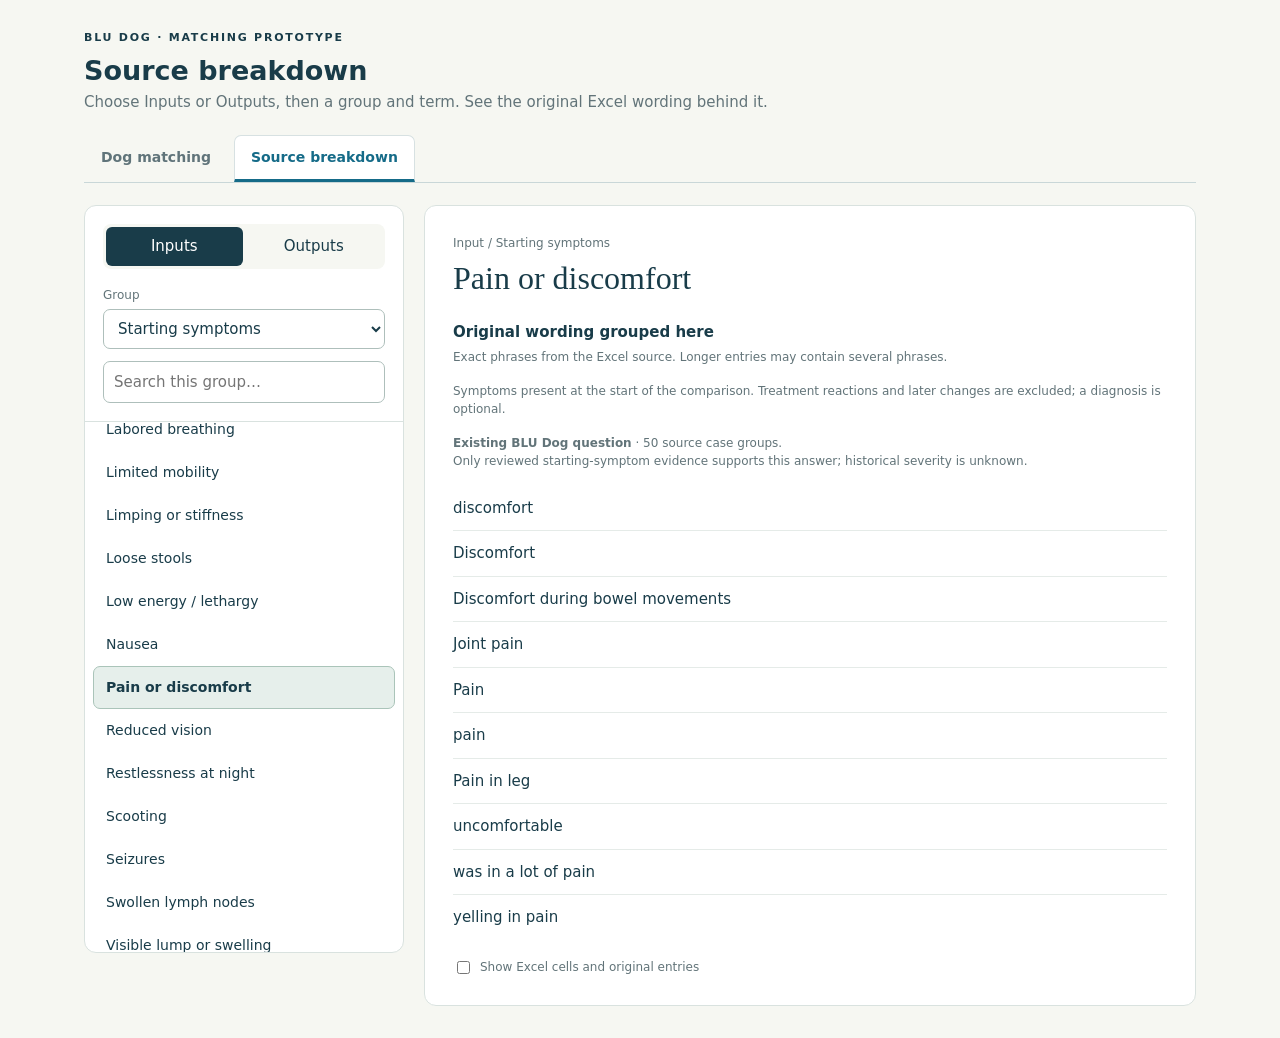
==== commit 9979b0df: "Rebuild inputs around starting symptoms and optional diagnosis hierarchy" ====
--- a/index.html
+++ b/index.html
@@ -43,7 +43,7 @@
  </section>
  <section id="detail" class="detail" aria-label="Original wording"></section>
 </main>
-<script id="grouping-data" type="application/json">{"inputs": [{"id": "input.diagnosis", "label": "Condition", "members": ["diagnosis.source_abdominal", "diagnosis.source_acute_leukemia", "cancer.acute_lymphoblastic_leukemia", "cancer.adenocarcinoma", "diagnosis.source_anal_gland_adenocarcinoma", "diagnosis.source_anal_gland_carcinoma", "diagnosis.source_anal_gland_tumor", "diagnosis.source_anal_sac_carcinoma", "diagnosis.source_apocrine_gland_adenocarcinoma", "cancer.b_cell_lymphoma", "diagnosis.source_basal_cell_carcinoma", "diagnosis.source_basosquamous_carcinoma", "diagnosis.source_bladder", "diagnosis.source_breast", "cancer.adrenal_unspecified", "cancer.anal_unspecified", "cancer.bone_unspecified", "cancer.brain_unspecified", "cancer.intestinal_unspecified", "cancer.liver_unspecified", "cancer.lung_unspecified", "cancer.stomach_unspecified", "diagnosis.source_carotid_body_tumor", "diagnosis.source_chondrosarcoma", "diagnosis.source_colon", "diagnosis.source_colorectal", "diagnosis.source_cutaneous_plasmacytosis", "cancer.cutaneous_t_cell_lymphoma", "diagnosis.source_eye", "diagnosis.source_fatty_tumor", "diagnosis.source_fatty_tumors", "diagnosis.source_fibrosarcoma", "diagnosis.source_gastrointestinal_stromal_tumor", "cancer.glioma", "diagnosis.source_gum", "cancer.hemangiosarcoma", "diagnosis.source_hepatocellular_carcinoma", "diagnosis.source_histiocytic_sarcoma", "diagnosis.source_intestinal_lymphoma", "diagnosis.source_intramuscular_hemangiosarcoma", "diagnosis.source_large_b_cell_lymphoma", "diagnosis.source_large_cell_lymphoma", "diagnosis.source_large_gastric_histiocytic_sarcoma", "diagnosis.source_leiomyosarcoma", "cancer.leukemia", "diagnosis.source_lipoma", "diagnosis.source_lipomas", "diagnosis.source_lymphangiosarcoma", "cancer.lymphatic_leukemia", "diagnosis.source_lymphoblastic_lymphoma", "cancer.lymphoma", "diagnosis.source_malignant_melanoma", "diagnosis.source_mammary", "cancer.mast_cell_tumor", "diagnosis.source_medium_sarcoma", "cancer.melanoma", "diagnosis.source_mesothelioma", "diagnosis.source_multilobular_tumor_of_bone", "diagnosis.source_myelodysplasia_syndrome", "diagnosis.source_nasal", "diagnosis.source_nasal_adenocarcinoma", "diagnosis.source_nasal_sarcoma", "diagnosis.source_nicitans_gland_adenocarcinoma", "diagnosis.source_oral", "diagnosis.source_oral_melanoma", "diagnosis.source_oral_melanoma_spindle_cell", "diagnosis.source_osteoma", "cancer.osteosarcoma", "diagnosis.source_pancreatic", "diagnosis.source_pancreatic_adenocarcinoma", "diagnosis.source_peripheral_nerve_sheath_tumor", "diagnosis.source_plasmacytoma", "diagnosis.source_primary_mediastinal_t_cell_lymphoma", "diagnosis.source_prostate", "diagnosis.source_rectal", "diagnosis.source_renal_cell_carcinoma", "cancer.sarcoma_unspecified", "diagnosis.source_skin", "cancer.soft_tissue_sarcoma", "diagnosis.source_spindle_cell_carcinoma", "diagnosis.source_spindle_cell_sarcoma", "diagnosis.source_spine", "diagnosis.source_spleen", "diagnosis.source_squamous_cell_carcinoma", "diagnosis.source_subcutaneous_epithelial_lymphoma", "diagnosis.source_t_cell_lymphoma", "diagnosis.source_t_zone_lymphoma", "diagnosis.source_testicular", "diagnosis.source_throat", "diagnosis.source_thymoma", "diagnosis.source_thyroid", "diagnosis.source_thyroid_carcinoma", "cancer.transitional_cell_carcinoma"]}, {"id": "input.symptoms", "label": "Symptoms", "members": ["sign.anal_leakage", "sign.anxiety", "sign.appetite_loss", "sign.mouth_pain", "sign.bleeding_bruising", "sign.cough", "sign.diarrhea", "sign.difficulty_swallowing", "sign.urinary_difficulty", "sign.excessive_thirst", "sign.fever_infection", "sign.foot_chewing", "sign.frequent_urination", "sign.unwell", "sign.incontinence", "sign.inflammation", "sign.skin_irritation", "sign.breathing_difficulty", "sign.mobility_limited", "sign.limping_or_stiffness", "sign.loose_stools", "sign.low_energy", "sign.nausea", "sign.pain_or_discomfort", "sign.night_restlessness", "sign.liver_values_increasing", "sign.scooting", "sign.seizures", "sign.enlarged_lymph_nodes", "sign.lump_swelling", "sign.vomiting", "sign.weight_loss"]}, {"id": "input.breed", "label": "Breed", "members": ["breed.source_airedale_terrier", "breed.alaskan_malamute", "breed.source_american_bulldog", "breed.source_american_pitbull_terrier", "breed.source_american_staffordshire_terrier", "breed.source_aussie", "breed.aussie_mix", "breed.source_australian_shepherd", "breed.source_australian_shepherd_mix", "breed.source_australian_shepherd_border_collie", "breed.source_basset_hound", "breed.source_basset_mix", "breed.source_basset_pitbull", "breed.source_basset_beagle", "breed.source_beabull", "breed.beagle", "breed.source_beagle_mix", "breed.source_beagle_golden_retriever", "breed.source_beauceron", "breed.source_belgian_sheepdog", "breed.source_belgian_shepherd_labrador_retriever_mix", "breed.source_bernese_mountain_dog", "breed.source_bichon", "breed.source_bichon_fris", "breed.source_boerboel_mastiff", "breed.border_collie", "breed.source_boston_terrier_brittany_spaniel_mix_with_some_pug", "breed.source_bouvier_des_flandres", "breed.source_boxer", "breed.source_boxer_mix", "breed.source_bull_mastiff", "breed.source_bull_terrier", "breed.source_bulldog", "breed.source_bully_mix", "breed.source_chihuahua", "breed.source_chihuahua_mix", "breed.source_chow_shar_pei_cross", "breed.source_cocker_spaniel", "breed.source_collie_mix", "breed.source_corgi", "breed.source_corsican", "breed.coton_de_tulear", "breed.source_crossbreed", "breed.dachshund", "breed.source_dalmatian", "breed.source_daschund_x_scottish_terrier", "breed.source_doberman", "breed.source_double_dapple_dashshund", "breed.source_doxie", "breed.source_english_bulldog", "breed.source_english_cocker_spaniel", "breed.source_english_pointer", "breed.source_english_sheepdog", "breed.source_flat_coated_retriever", "breed.source_french_bulldog", "breed.german_shepherd", "breed.source_german_shepherd_cross", "breed.source_german_shorthaired_pointer", "breed.source_glen_of_imaal_terrier", "breed.source_goldador_golden_retriever_labrador", "breed.source_golden_doodle", "breed.source_golden_lab", "breed.source_golden_retriever", "breed.source_golden_retriever_english_pointer", "breed.source_great_dane", "breed.source_great_pyrenees", "breed.greyhound", "breed.source_havanese_chihuahua", "breed.source_hawaiian_poi_dog", "breed.source_huskey", "breed.source_husky", "breed.source_husky_mix", "breed.source_husky_retriever_mix", "breed.source_husky_catahoula", "breed.source_italian_greyhound", "breed.source_jack_russell_terrier", "breed.source_jack_russell_pitbull_mix", "breed.source_kelpie", "breed.source_lab_dutch", "breed.source_lab_pitbull", "breed.source_lab_pit_mix", "breed.labrador_retriever", "breed.labrador_mix", "breed.source_lhasa_apso", "breed.source_maltese", "breed.maltese_shih_tzu_mix", "breed.source_mastiff", "breed.source_mastiff_mix", "breed.source_mini_schnauzer", "breed.source_miniature_pinscher", "breed.source_miniature_schnauzer", "breed.source_minpin", "breed.mixed_unspecified", "breed.source_mixed_breed", "breed.source_mutt_with_doberman_bulldog_and_husky_contributions", "breed.source_newfie_mix", "breed.source_old_english_sheepdog", "breed.source_papillon", "breed.source_part_lab", "breed.source_pit_bull_mix", "breed.source_pit_lab_mix", "breed.source_pitbull_mix", "breed.source_pitbull_shar_pei_mix", "breed.pitbull_unspecified", "breed.source_pom", "breed.source_pomeranian", "breed.source_poodle", "breed.poodle_mix", "breed.source_pug", "breed.pyrenees_unspecified", "breed.source_rat_terrier", "breed.source_retriever", "breed.source_retriever_mix", "breed.source_rhodesian_ridgeback", "breed.source_ridgeback", "breed.rottweiler", "breed.source_rottweiler_cross", "breed.source_schipperke", "breed.source_schnauzer", "breed.source_scottish_terrier", "breed.source_scotty", "breed.source_sheltie", "breed.source_shepherd", "breed.source_shepherd_boxer", "breed.source_shepherd_mix", "breed.source_shiba_inu", "breed.shih_tzu", "breed.source_siberian_husky", "breed.source_siberian_husky_wolf_mix", "breed.source_silky_terrier", "breed.source_st_bernard", "breed.source_staffordshire", "breed.source_staffordshire_bullheaded", "breed.source_staffordshire_terrier", "breed.source_standard_poodle", "breed.source_terrier", "breed.source_tibetan_terrier", "breed.source_toy_australian_shepherd", "breed.source_toy_fox_terrier", "breed.source_toy_terrier", "breed.west_highland_white_terrier", "breed.source_white_shepherd", "breed.source_wiener", "breed.source_yorkie", "breed.source_yorkshire_terrier"]}, {"id": "input.sex", "label": "Sex", "members": ["sex.female", "sex.male"]}, {"id": "input.age", "label": "Age at diagnosis", "members": ["value.age_diagnosis"]}, {"id": "input.weight", "label": "Weight", "members": ["value.weight"]}], "outputs": [{"id": "cat.plant", "label": "Plant therapeutics", "members": ["tx.apricot_seeds", "tx.bone_broth_turmeric", "tx.brady_senior", "tx.cannabis_oil", "tx.cannabis", "tx.cbd_feco", "tx.cbd_honey", "tx.cbd_nano_powder", "tx.cbd_oil", "tx.chinese_herbs", "tx.critical_immune_defense", "tx.curcumin", "tx.essiac", "tx.frankincense_copaiba_capsule", "tx.frankincense_oil", "tx.green_tea_extract", "tx.stasis_breaker", "tx.milk_thistle", "tx.slippery_elm", "tx.thc_butter", "tx.thc_feco", "tx.thc_oil", "tx.thc_tincture", "tx.thc_cbd_feco", "tx.thc_cbd_oil", "tx.thca_tincture", "tx.turmeric"], "parent": null}, {"id": "cat.cannabis", "label": "Cannabis therapeutics", "members": ["tx.brady_senior", "tx.cannabis_oil", "tx.cannabis", "tx.cbd_feco", "tx.cbd_honey", "tx.cbd_nano_powder", "tx.cbd_oil", "tx.thc_butter", "tx.thc_feco", "tx.thc_oil", "tx.thc_tincture", "tx.thc_cbd_feco", "tx.thc_cbd_oil", "tx.thca_tincture"], "parent": "cat.plant"}, {"id": "cat.botanical", "label": "Other botanical preparations", "members": ["tx.apricot_seeds", "tx.bone_broth_turmeric", "tx.chinese_herbs", "tx.critical_immune_defense", "tx.curcumin", "tx.essiac", "tx.frankincense_copaiba_capsule", "tx.frankincense_oil", "tx.green_tea_extract", "tx.stasis_breaker", "tx.milk_thistle", "tx.slippery_elm", "tx.turmeric"], "parent": "cat.plant"}, {"id": "cat.mushroom", "label": "Mushroom products", "members": ["tx.five_defender", "tx.critical_immune_defense", "tx.im_yunity", "tx.reishi", "tx.turkey_tail"], "parent": null}, {"id": "cat.medication", "label": "Medications and biologics", "members": ["tx.antibiotics", "tx.chemotherapy", "tx.chop", "tx.dexamethasone", "tx.doxycycline", "tx.elspar", "tx.fenbendazole", "tx.furosemide", "tx.gabapentin", "tx.ivermectin", "tx.keppra", "tx.meloxicam", "tx.pain_medication", "tx.panacur", "tx.phenobarbital", "tx.piroxicam", "tx.prednisone", "tx.steroids", "tx.tramadol"], "parent": null}, {"id": "cat.procedure", "label": "Procedures and physical therapies", "members": ["tx.acupuncture", "tx.amputation", "tx.exercise", "tx.laser", "tx.radiation", "tx.surgery"], "parent": null}, {"id": "cat.nutrition", "label": "Nutrition and supplements", "members": ["tx.hip_joint", "tx.bixby_powder", "tx.bone_broth_turmeric", "tx.calcium", "tx.critical_immune_defense", "tx.denamarin", "tx.diet_change", "tx.fiber", "tx.fish_oil", "tx.homemade_diet", "tx.krill_oil", "tx.omega_fatty_acids", "tx.rx_biotics", "tx.rx_canine_minerals", "tx.rx_essential_minerals", "tx.rx_mega_flex", "tx.rx_nutrigest", "tx.rx_vitamin_d3", "tx.rx_zyme", "tx.prebiotic_probiotic", "tx.probiotic", "tx.raw_diet", "tx.salmon_oil", "tx.serrapeptase", "tx.supplement_unspecified", "tx.vitamin_c", "tx.vitamins"], "parent": null}, {"id": "cat.other", "label": "Other reported approaches", "members": ["tx.health_kinesiology", "tx.reiki", "tx.rife"], "parent": null}, {"id": "cat.unclassified", "label": "Unclassified reported products", "members": ["tx.espar"], "parent": null}], "labels": {"diagnosis.source_oral_melanoma_spindle_cell": "Oral melanoma spindle cell (source label)", "tx.acupuncture": "Acupuncture", "diagnosis.source_testicular": "Testicular (source label)", "tx.fenbendazole": "Fenbendazole", "tx.thc_feco": "THC FECO", "diagnosis.source_lymphoblastic_lymphoma": "Lymphoblastic lymphoma (source label)", "diagnosis.source_oral": "Oral (source label)", "breed.source_bernese_mountain_dog": "Bernese Mountain Dog", "tx.laser": "Laser therapy; unspecified", "tx.dexamethasone": "Dexamethasone", "tx.vitamins": "Vitamins; unspecified", "sign.liver_values_increasing": "Rising liver lab values", "breed.labrador_mix": "Labrador Retriever mix", "cancer.anal_unspecified": "Cancer involving anal region; histology unspecified", "breed.source_standard_poodle": "Standard Poodle", "diagnosis.source_primary_mediastinal_t_cell_lymphoma": "Primary Mediastinal T-Cell Lymphoma (source label)", "breed.source_husky_catahoula": "Husky/Catahoula", "diagnosis.source_mesothelioma": "Mesothelioma (source label)", "breed.source_miniature_pinscher": "Miniature Pinscher", "tx.brady_senior": "Brady’s Senior Formula; formulation unverified", "diagnosis.source_intestinal_lymphoma": "Intestinal lymphoma (source label)", "breed.source_corgi": "Corgi", "tx.tramadol": "Tramadol", "breed.source_double_dapple_dashshund": "Double Dapple Dashshund", "tx.phenobarbital": "Phenobarbital", "breed.source_havanese_chihuahua": "Havanese/Chihuahua.", "sex.male": "Male", "sign.limping_or_stiffness": "Limping or stiffness", "diagnosis.source_histiocytic_sarcoma": "Histiocytic sarcoma (source label)", "tx.salmon_oil": "Salmon oil", "sign.diarrhea": "Diarrhea", "tx.probiotic": "Probiotics; unspecified", "breed.source_mutt_with_doberman_bulldog_and_husky_contributions": "Mutt (with Doberman, bulldog, and husky contributions)", "breed.source_bully_mix": "Bully mix", "breed.source_glen_of_imaal_terrier": "Glen of Imaal Terrier", "diagnosis.source_plasmacytoma": "Plasmacytoma (source label)", "diagnosis.source_gastrointestinal_stromal_tumor": "Gastrointestinal Stromal Tumor (source label)", "value.weight": "Body weight", "cancer.soft_tissue_sarcoma": "Soft tissue sarcoma", "tx.turkey_tail": "Turkey tail", "tx.thc_butter": "THC butter", "breed.source_american_pitbull_terrier": "American Pitbull Terrier", "sign.loose_stools": "Loose stools", "tx.cannabis_oil": "Cannabis oil; composition unspecified", "tx.frankincense_oil": "Frankincense oil", "tx.fiber": "Fiber; preparation unspecified", "tx.espar": "E-spar injections; exact product unresolved", "diagnosis.source_chondrosarcoma": "Chondrosarcoma (source label)", "breed.source_beauceron": "Beauceron", "sign.frequent_urination": "Frequent urination", "diagnosis.source_spine": "Spine (source label)", "tx.curcumin": "Curcumin", "tx.thc_oil": "THC oil", "breed.source_part_lab": "Part Lab", "diagnosis.source_peripheral_nerve_sheath_tumor": "Peripheral nerve sheath tumor (source label)", "diagnosis.source_large_gastric_histiocytic_sarcoma": "Large gastric histiocytic sarcoma (source label)", "breed.source_pom": "Pom", "tx.chemotherapy": "Chemotherapy; regimen unspecified", "breed.source_great_pyrenees": "Great Pyrenees", "breed.source_great_dane": "Great Dane", "diagnosis.source_nasal_sarcoma": "Nasal sarcoma (source label)", "diagnosis.source_nasal": "Nasal (source label)", "tx.reiki": "Reiki; reported approach", "sign.seizures": "Seizures", "tx.gabapentin": "Gabapentin", "tx.meloxicam": "Meloxicam", "diagnosis.source_anal_gland_carcinoma": "Anal gland carcinoma (source label)", "breed.source_american_bulldog": "American bulldog", "breed.source_flat_coated_retriever": "Flat-Coated Retriever", "tx.rx_essential_minerals": "Pets RX Essential Minerals", "tx.radiation": "Radiation therapy", "breed.source_australian_shepherd_border_collie": "Australian Shepherd/Border Collie", "diagnosis.source_bladder": "Bladder (source label)", "breed.source_pug": "Pug", "tx.rx_vitamin_d3": "Pets RX Vitamin D3", "diagnosis.source_medium_sarcoma": "Medium sarcoma (source label)", "breed.source_terrier": "Terrier", "sign.lump_swelling": "Visible lump or swelling", "tx.five_defender": "5 Defender Mushrooms; brand unresolved", "tx.bone_broth_turmeric": "Bone broth powder with turmeric", "breed.source_shepherd_mix": "Shepherd Mix", "tx.rx_mega_flex": "Pets RX Mega Flex", "breed.source_rat_terrier": "Rat terrier", "breed.dachshund": "Dachshund", "breed.source_belgian_sheepdog": "Belgian Sheepdog", "diagnosis.source_anal_gland_tumor": "Anal Gland Tumor (source label)", "breed.source_basset_mix": "Basset mix", "sign.difficulty_swallowing": "Difficulty swallowing", "breed.source_shiba_inu": "Shiba Inu", "diagnosis.source_colorectal": "Colorectal (source label)", "cancer.leukemia": "Leukemia", "cancer.adenocarcinoma": "Adenocarcinoma", "diagnosis.source_anal_sac_carcinoma": "Anal sac carcinoma (source label)", "diagnosis.source_pancreatic_adenocarcinoma": "Pancreatic adenocarcinoma (source label)", "breed.source_chihuahua": "Chihuahua", "breed.source_pitbull_mix": "Pitbull mix", "diagnosis.source_breast": "Breast (source label)", "diagnosis.source_hepatocellular_carcinoma": "Hepatocellular carcinoma (source label)", "tx.homemade_diet": "Homemade diet", "breed.source_sheltie": "Sheltie", "sign.skin_irritation": "Itching or skin irritation", "diagnosis.source_multilobular_tumor_of_bone": "Multilobular Tumor of Bone (source label)", "breed.source_dalmatian": "Dalmatian", "diagnosis.source_spleen": "Spleen (source label)", "tx.chinese_herbs": "Chinese herbs; formulation unspecified", "tx.apricot_seeds": "Apricot seeds", "breed.maltese_shih_tzu_mix": "Maltese/Shih Tzu mix", "breed.source_rottweiler_cross": "Rottweiler-cross", "breed.source_beabull": "Beabull", "breed.source_staffordshire_bullheaded": "Staffordshire Bullheaded", "diagnosis.source_intramuscular_hemangiosarcoma": "Intramuscular hemangiosarcoma (source label)", "diagnosis.source_mammary": "Mammary (source label)", "breed.source_bouvier_des_flandres": "Bouvier des Flandres", "breed.source_american_staffordshire_terrier": "American Staffordshire Terrier", "breed.source_staffordshire": "Staffordshire", "diagnosis.source_abdominal": "Abdominal (source label)", "sign.appetite_loss": "Appetite loss", "tx.milk_thistle": "Milk thistle", "sign.low_energy": "Low energy / lethargy", "breed.source_kelpie": "Kelpie", "diagnosis.source_renal_cell_carcinoma": "Renal cell carcinoma (source label)", "tx.rife": "Rife frequency; reported approach", "breed.source_english_bulldog": "English Bulldog", "diagnosis.source_squamous_cell_carcinoma": "Squamous cell carcinoma (source label)", "diagnosis.source_large_b_cell_lymphoma": "Large B-Cell Lymphoma (source label)", "breed.source_miniature_schnauzer": "Miniature Schnauzer", "breed.source_retriever_mix": "Retriever Mix", "sign.unwell": "Generally unwell", "tx.amputation": "Amputation", "value.age_diagnosis": "Age at diagnosis", "breed.source_mastiff": "Mastiff", "diagnosis.source_nicitans_gland_adenocarcinoma": "Nicitans Gland Adenocarcinoma (source label)", "tx.diet_change": "Diet change; details retained in source", "breed.source_pomeranian": "Pomeranian", "diagnosis.source_prostate": "Prostate (source label)", "diagnosis.source_lipomas": "Lipomas (source label)", "breed.source_mini_schnauzer": "Mini Schnauzer", "breed.source_belgian_shepherd_labrador_retriever_mix": "Belgian Shepherd/Labrador Retriever mix", "breed.rottweiler": "Rottweiler", "cancer.stomach_unspecified": "Cancer involving stomach; histology unspecified", "breed.source_boxer": "Boxer", "breed.aussie_mix": "Aussie mix; expansion unresolved", "breed.source_beagle_golden_retriever": "Beagle/Golden Retriever", "breed.source_jack_russell_pitbull_mix": "Jack Russell/Pitbull mix", "breed.source_minpin": "Minpin", "cancer.osteosarcoma": "Osteosarcoma", "sign.weight_loss": "Weight loss", "breed.source_retriever": "Retriever", "diagnosis.source_oral_melanoma": "Oral Melanoma (source label)", "tx.chop": "CHOP chemotherapy; components not expanded", "sign.vomiting": "Vomiting", "breed.west_highland_white_terrier": "West Highland White Terrier", "tx.exercise": "Exercise", "breed.source_basset_beagle": "Basset/Beagle", "breed.source_chihuahua_mix": "Chihuahua mix", "breed.source_golden_doodle": "Golden Doodle", "breed.pyrenees_unspecified": "Pyrenees; breed unresolved", "breed.source_silky_terrier": "Silky Terrier", "diagnosis.source_osteoma": "Osteoma (source label)", "tx.raw_diet": "Raw diet", "breed.labrador_retriever": "Labrador Retriever", "breed.source_maltese": "Maltese", "diagnosis.source_spindle_cell_carcinoma": "Spindle cell carcinoma (source label)", "breed.source_german_shorthaired_pointer": "German Shorthaired Pointer", "breed.source_yorkie": "Yorkie", "tx.cbd_feco": "CBD FECO", "breed.source_siberian_husky_wolf_mix": "Siberian Husky/Wolf mix", "tx.im_yunity": "I’m-Yunity; historical formulation unspecified", "sign.urinary_difficulty": "Difficulty urinating", "breed.source_hawaiian_poi_dog": "Hawaiian Poi Dog", "breed.source_pit_lab_mix": "Pit/Lab Mix", "breed.beagle": "Beagle", "diagnosis.source_thyroid_carcinoma": "Thyroid carcinoma (source label)", "cancer.mast_cell_tumor": "Mast cell tumor", "breed.source_corsican": "Corsican", "diagnosis.source_fatty_tumor": "Fatty tumor (source label)", "tx.rx_zyme": "Pets RX Zyme", "sign.foot_chewing": "Foot chewing", "sign.pain_or_discomfort": "Pain or discomfort", "breed.source_boston_terrier_brittany_spaniel_mix_with_some_pug": "Boston Terrier/Brittany Spaniel Mix (with some pug)", "breed.source_bichon": "Bichon", "diagnosis.source_fatty_tumors": "Fatty tumors (source label)", "diagnosis.source_anal_gland_adenocarcinoma": "Anal gland adenocarcinoma (source label)", "breed.poodle_mix": "Poodle mix", "tx.denamarin": "Denamarin; variant unspecified", "diagnosis.source_lipoma": "Lipoma (source label)", "diagnosis.source_lymphangiosarcoma": "Lymphangiosarcoma (source label)", "cancer.bone_unspecified": "Cancer involving bone; histology unspecified", "diagnosis.source_basosquamous_carcinoma": "Basosquamous carcinoma (source label)", "breed.source_golden_lab": "Golden Lab", "breed.source_white_shepherd": "White Shepherd", "breed.source_staffordshire_terrier": "Staffordshire Terrier", "breed.alaskan_malamute": "Alaskan Malamute", "tx.green_tea_extract": "Green tea extract", "breed.source_toy_terrier": "Toy Terrier", "sign.bleeding_bruising": "Bleeding or bruising", "tx.antibiotics": "Antibiotics; unspecified", "cancer.cutaneous_t_cell_lymphoma": "Cutaneous T-cell lymphoma", "tx.krill_oil": "Krill oil", "breed.source_basset_hound": "Basset Hound", "diagnosis.source_eye": "Eye (source label)", "cancer.transitional_cell_carcinoma": "Transitional cell carcinoma", "tx.fish_oil": "Fish oil", "tx.keppra": "Keppra", "sign.nausea": "Nausea", "breed.source_toy_australian_shepherd": "Toy Australian Shepherd", "tx.reishi": "Reishi", "tx.critical_immune_defense": "Critical Immune Defense", "tx.serrapeptase": "Serrapeptase", "breed.source_rhodesian_ridgeback": "Rhodesian Ridgeback", "breed.source_bull_mastiff": "Bull Mastiff", "breed.border_collie": "Border Collie", "breed.source_australian_shepherd": "Australian Shepherd", "tx.bixby_powder": "Bixby Immunity powder; composition unverified", "tx.ivermectin": "Ivermectin", "breed.source_jack_russell_terrier": "Jack Russell Terrier", "breed.source_papillon": "Papillon", "diagnosis.source_skin": "Skin (source label)", "breed.source_husky_retriever_mix": "Husky Retriever mix", "sign.breathing_difficulty": "Labored breathing", "breed.source_bulldog": "Bulldog", "sign.mobility_limited": "Limited mobility", "diagnosis.source_throat": "Throat (source label)", "sign.anxiety": "Anxiety", "sign.excessive_thirst": "Excessive thirst", "diagnosis.source_malignant_melanoma": "Malignant melanoma (source label)", "tx.slippery_elm": "Slippery elm", "breed.source_huskey": "Huskey", "breed.source_schnauzer": "Schnauzer", "diagnosis.source_colon": "Colon (source label)", "breed.source_husky": "Husky", "breed.source_newfie_mix": "Newfie mix", "tx.cbd_nano_powder": "CBD nano-powder", "breed.source_schipperke": "Schipperke", "breed.source_ridgeback": "Ridgeback", "breed.source_old_english_sheepdog": "Old English Sheepdog", "sex.female": "Female", "tx.thca_tincture": "THCA tincture", "tx.health_kinesiology": "Health kinesiology; reported approach", "diagnosis.source_t_cell_lymphoma": "T-cell Lymphoma (source label)", "breed.source_bull_terrier": "Bull Terrier", "diagnosis.source_thymoma": "Thymoma (source label)", "breed.source_basset_pitbull": "Basset Pitbull", "tx.pain_medication": "Pain medication; unspecified", "tx.prebiotic_probiotic": "Prebiotic/probiotic preparation; formulation unresolved", "sign.enlarged_lymph_nodes": "Swollen lymph nodes", "breed.source_scotty": "Scotty", "breed.source_airedale_terrier": "Airedale Terrier", "breed.source_bichon_fris": "Bichon Frisé", "sign.scooting": "Scooting", "breed.source_mixed_breed": "Mixed-breed", "tx.stasis_breaker": "Jing Tang Stasis Breaker; historical formulation unspecified", "breed.source_cocker_spaniel": "Cocker Spaniel", "tx.surgery": "Surgery; details retained in source", "diagnosis.source_gum": "Gum (source label)", "diagnosis.source_leiomyosarcoma": "Leiomyosarcoma (source label)", "breed.source_pit_bull_mix": "Pit Bull mix", "tx.calcium": "Calcium", "tx.prednisone": "Prednisone", "cancer.sarcoma_unspecified": "Sarcoma; subtype unspecified", "sign.inflammation": "Inflammation", "tx.thc_cbd_feco": "THC/CBD FECO", "diagnosis.source_basal_cell_carcinoma": "Basal cell carcinoma (source label)", "diagnosis.source_fibrosarcoma": "Fibrosarcoma (source label)", "diagnosis.source_carotid_body_tumor": "Carotid body tumor (source label)", "diagnosis.source_t_zone_lymphoma": "T-zone lymphoma (source label)", "cancer.adrenal_unspecified": "Cancer involving adrenal gland; histology unspecified", "tx.frankincense_copaiba_capsule": "Frankincense and copaiba oils combined in capsule", "tx.vitamin_c": "Vitamin C", "tx.turmeric": "Turmeric", "tx.panacur": "Panacur; formulation unspecified", "breed.source_daschund_x_scottish_terrier": "Daschund x Scottish Terrier", "tx.cbd_oil": "CBD oil", "breed.source_australian_shepherd_mix": "Australian Shepherd Mix", "sign.incontinence": "Incontinence", "tx.hip_joint": "Advanced Hip & Joint supplement; composition unverified", "diagnosis.source_cutaneous_plasmacytosis": "Cutaneous plasmacytosis (source label)", "breed.source_lab_pitbull": "Lab Pitbull", "breed.source_lab_dutch": "Lab Dutch", "breed.source_mastiff_mix": "Mastiff mix", "breed.shih_tzu": "Shih Tzu", "breed.german_shepherd": "German Shepherd", "sign.cough": "Coughing", "breed.source_lhasa_apso": "Lhasa Apso", "breed.mixed_unspecified": "Mixed breed; ancestry unspecified", "tx.essiac": "Essiac tea; ingredients not listed", "tx.steroids": "Steroids; unspecified", "breed.source_chow_shar_pei_cross": "Chow/Shar-pei cross", "breed.source_boerboel_mastiff": "Boerboel Mastiff", "tx.cannabis": "Cannabis; product unspecified", "breed.coton_de_tulear": "Coton de Tulear", "diagnosis.source_apocrine_gland_adenocarcinoma": "Apocrine gland adenocarcinoma (source label)", "breed.source_poodle": "Poodle", "diagnosis.source_acute_leukemia": "Acute leukemia (source label)", "cancer.melanoma": "Melanoma", "diagnosis.source_thyroid": "Thyroid (source label)", "breed.source_pitbull_shar_pei_mix": "Pitbull/Shar pei mix", "sign.night_restlessness": "Restlessness at night", "breed.source_yorkshire_terrier": "Yorkshire Terrier", "cancer.b_cell_lymphoma": "B-cell lymphoma", "cancer.intestinal_unspecified": "Cancer involving intestine; histology unspecified", "diagnosis.source_myelodysplasia_syndrome": "Myelodysplasia Syndrome (source label)", "sign.fever_infection": "Fever or infection episodes", "tx.rx_canine_minerals": "Pets RX Canine Minerals", "breed.greyhound": "Greyhound", "cancer.lymphoma": "Lymphoma", "breed.source_doxie": "Doxie", "breed.source_english_sheepdog": "English Sheepdog", "breed.source_italian_greyhound": "Italian Greyhound", "breed.source_aussie": "Aussie", "breed.source_boxer_mix": "Boxer Mix", "breed.pitbull_unspecified": "Pitbull; type unspecified", "tx.furosemide": "Furosemide", "tx.rx_nutrigest": "Pets RX Nutrigest", "breed.source_english_pointer": "English Pointer", "tx.doxycycline": "Doxycycline", "tx.rx_biotics": "Pets RX Biotics", "breed.source_husky_mix": "Husky Mix", "diagnosis.source_rectal": "Rectal (source label)", "breed.source_english_cocker_spaniel": "English Cocker Spaniel", "breed.source_siberian_husky": "Siberian Husky", "breed.source_golden_retriever": "Golden Retriever", "breed.source_toy_fox_terrier": "Toy Fox Terrier", "diagnosis.source_subcutaneous_epithelial_lymphoma": "Subcutaneous epithelial lymphoma (source label)", "breed.source_german_shepherd_cross": "German Shepherd cross", "breed.source_doberman": "Doberman", "breed.source_wiener": "Wiener", "cancer.lung_unspecified": "Cancer involving lung; histology unspecified", "diagnosis.source_pancreatic": "Pancreatic (source label)", "breed.source_lab_pit_mix": "Lab/Pit mix", "sign.anal_leakage": "Anal leakage", "breed.source_golden_retriever_english_pointer": "Golden Retriever/English Pointer", "cancer.acute_lymphoblastic_leukemia": "Acute lymphoblastic leukemia", "cancer.brain_unspecified": "Cancer involving brain; histology unspecified", "breed.source_goldador_golden_retriever_labrador": "Goldador (Golden Retriever + Labrador)", "tx.cbd_honey": "CBD honey", "sign.mouth_pain": "Bad breath / mouth pain", "diagnosis.source_nasal_adenocarcinoma": "Nasal adenocarcinoma (source label)", "tx.omega_fatty_acids": "Omega fatty acids; preparation unspecified", "tx.supplement_unspecified": "Supplement; unspecified", "breed.source_shepherd_boxer": "Shepherd Boxer", "cancer.hemangiosarcoma": "Hemangiosarcoma", "breed.source_beagle_mix": "Beagle Mix", "breed.source_st_bernard": "St. Bernard", "tx.thc_tincture": "THC tincture", "cancer.lymphatic_leukemia": "Lymphatic leukemia; source wording", "breed.source_crossbreed": "Crossbreed", "breed.source_tibetan_terrier": "Tibetan Terrier", "tx.elspar": "Elspar", "cancer.liver_unspecified": "Cancer involving liver; histology unspecified", "breed.source_shepherd": "Shepherd", "breed.source_scottish_terrier": "Scottish Terrier", "diagnosis.source_spindle_cell_sarcoma": "Spindle cell sarcoma (source label)", "tx.piroxicam": "Piroxicam", "breed.source_french_bulldog": "French bulldog", "cancer.glioma": "Glioma", "tx.thc_cbd_oil": "THC/CBD oil", "breed.source_collie_mix": "Collie mix", "diagnosis.source_large_cell_lymphoma": "Large cell lymphoma (source label)"}, "input_meta": {"sign.pain_or_discomfort": {"source": "existing_platform", "count": 48, "note": "Historical wording maps to this answer; historical severity is unknown.", "deferred": false}, "sign.limping_or_stiffness": {"source": "existing_platform", "count": 16, "note": "Historical wording maps to this answer; historical severity is unknown.", "deferred": false}, "sign.low_energy": {"source": "existing_platform", "count": 49, "note": "Historical wording maps to this answer; historical severity is unknown.", "deferred": false}, "sign.appetite_loss": {"source": "existing_platform", "count": 58, "note": "Historical wording maps to this answer; historical severity is unknown.", "deferred": false}, "sign.weight_loss": {"source": "existing_platform", "count": 29, "note": "Historical wording maps to this answer; historical severity is unknown.", "deferred": false}, "sign.vomiting": {"source": "existing_platform", "count": 8, "note": "Historical wording maps to this answer; historical severity is unknown.", "deferred": false}, "sign.diarrhea": {"source": "existing_platform", "count": 17, "note": "Poop-app input is deferred until database integration.", "deferred": true}, "sign.constipation": {"source": "existing_platform", "count": 0, "note": "Historical wording maps to this answer; historical severity is unknown.", "deferred": false}, "sign.excessive_thirst": {"source": "existing_platform", "count": 5, "note": "Historical wording maps to this answer; historical severity is unknown.", "deferred": false}, "sign.cough": {"source": "existing_platform", "count": 13, "note": "Historical wording maps to this answer; historical severity is unknown.", "deferred": false}, "sign.breathing_difficulty": {"source": "existing_platform", "count": 17, "note": "Historical wording maps to this answer; historical severity is unknown.", "deferred": false}, "sign.skin_irritation": {"source": "existing_platform", "count": 8, "note": "Historical wording maps to this answer; historical severity is unknown.", "deferred": false}, "sign.ear_discomfort": {"source": "existing_platform", "count": 0, "note": "Historical wording maps to this answer; historical severity is unknown.", "deferred": false}, "sign.mouth_pain": {"source": "existing_platform", "count": 1, "note": "Historical wording maps to this answer; historical severity is unknown.", "deferred": false}, "sign.night_restlessness": {"source": "existing_platform", "count": 1, "note": "Historical wording maps to this answer; historical severity is unknown.", "deferred": false}, "sign.anxiety": {"source": "existing_platform", "count": 5, "note": "Historical wording maps to this answer; historical severity is unknown.", "deferred": false}, "sign.confusion": {"source": "existing_platform", "count": 0, "note": "Historical wording maps to this answer; historical severity is unknown.", "deferred": false}, "sign.incontinence": {"source": "existing_platform", "count": 9, "note": "Historical wording maps to this answer; historical severity is unknown.", "deferred": false}, "sign.seizures": {"source": "existing_platform", "count": 21, "note": "Historical wording maps to this answer; historical severity is unknown.", "deferred": false}, "sign.lump_swelling": {"source": "existing_platform", "count": 20, "note": "Historical wording maps to this answer; historical severity is unknown.", "deferred": false}, "sign.nausea_after_treatment": {"source": "existing_platform", "count": 0, "note": "Historical wording maps to this answer; historical severity is unknown.", "deferred": false}, "sign.mouth_sores": {"source": "existing_platform", "count": 0, "note": "Historical wording maps to this answer; historical severity is unknown.", "deferred": false}, "sign.fatigue_after_chemo": {"source": "existing_platform", "count": 0, "note": "Historical wording maps to this answer; historical severity is unknown.", "deferred": false}, "sign.bleeding_bruising": {"source": "existing_platform", "count": 32, "note": "Historical wording maps to this answer; historical severity is unknown.", "deferred": false}, "sign.fever_infection": {"source": "existing_platform", "count": 7, "note": "Historical wording maps to this answer; historical severity is unknown.", "deferred": false}, "sign.enlarged_lymph_nodes": {"source": "existing_platform", "count": 30, "note": "Historical wording maps to this answer; historical severity is unknown.", "deferred": false}, "sign.difficulty_swallowing": {"source": "existing_platform", "count": 2, "note": "Historical wording maps to this answer; historical severity is unknown.", "deferred": false}, "sign.mobility_limited": {"source": "proposed_question", "count": 34, "note": "Limited mobility does not establish limping or stiffness; keep this separate.", "deferred": false}, "sign.anal_leakage": {"source": "proposed_question", "count": 1, "note": "The source does not identify what leaked; do not equate this with fecal incontinence.", "deferred": false}, "sign.foot_chewing": {"source": "proposed_question", "count": 2, "note": "Chewing alone does not establish itching.", "deferred": false}, "sign.inflammation": {"source": "proposed_question", "count": 7, "note": "Location unspecified; do not infer skin or joint disease.", "deferred": false}, "sign.liver_values_increasing": {"source": "proposed_question", "count": 1, "note": "Reported by a vet; the analyte is unspecified.", "deferred": false}, "sign.scooting": {"source": "proposed_question", "count": 2, "note": "Dragging the bottom; do not infer itching or pain.", "deferred": false}, "sign.unwell": {"source": "proposed_question", "count": 11, "note": "Nonspecific report; no particular symptom is inferred.", "deferred": false}, "sign.urinary_difficulty": {"source": "proposed_question", "count": 3, "note": "Straining or difficulty passing urine is distinct from incontinence.", "deferred": false}, "sign.frequent_urination": {"source": "proposed_question", "count": 5, "note": "Frequency does not establish leakage or excessive thirst.", "deferred": false}, "sign.nausea": {"source": "proposed_question", "count": 3, "note": "The source cancer-symptom column does not establish that nausea followed treatment.", "deferred": false}, "sign.loose_stools": {"source": "proposed_question", "count": 4, "note": "Poop-app input is deferred; do not equate every loose stool with diarrhea.", "deferred": true}}, "evidence": {"diagnosis.source_oral_melanoma_spindle_cell": [{"text": "Oral melanoma spindle cell", "cells": ["S520"]}], "tx.acupuncture": [{"text": "acupuncture", "cells": ["AD5", "AD101", "AD215", "AD243", "AD330", "AD678"]}, {"text": "Acupuncture", "cells": ["AD71", "AD114", "AD160", "AD183", "AD244", "AD365", "AD418", "AD422", "AD596", "AD603", "AD604"]}], "diagnosis.source_testicular": [{"text": "Testicular", "cells": ["S443"]}], "tx.fenbendazole": [{"text": "fenbendazole", "cells": ["AE427", "AE428", "AE435", "AE437", "AE439", "AE441", "AE524", "AE526", "AE602", "AE674"]}, {"text": "Fenbendazole", "cells": ["AE258", "AE423", "AE426", "AE430", "AE431", "AE432", "AE433", "AE440", "AE442", "AE444", "AE445", "AE446", "AE514", "AE519", "AE525", "AE583", "AE586"]}], "tx.thc_feco": [{"text": "THC FECO", "cells": ["AG5", "AG10", "AG16", "AG18", "AG19", "AG23", "AG26", "AG27", "AG30", "AG33", "AG34", "AG40", "AG42", "AG43", "AG44", "AG45", "AG49", "AG50", "AG52", "AG56", "AG57", "AG58", "AG59", "AG64", "AG66", "AG71", "AG73", "AG78", "AG80", "AG82", "AG84", "AG87", "AG89", "AG93", "AG94", "AG97", "AG99", "AG101", "AG103", "AG106", "AG107", "AG109", "AG110", "AG112", "AG115", "AG116", "AG118", "AG120", "AG126", "AG128", "AG130", "AG132", "AG134", "AG138", "AG142", "AG144", "AG146", "AG156", "AG157", "AG158", "AG159", "AG161", "AG165", "AG166", "AG172", "AG173", "AG174", "AG175", "AG176", "AG177", "AG179", "AG180", "AG181", "AG182", "AG184", "AG185", "AG187", "AG190", "AG192", "AG193", "AG196", "AG201", "AG206", "AG207", "AG208", "AG211", "AG212", "AG213", "AG216", "AG217", "AG218", "AG219", "AG221", "AG225", "AG226", "AG227", "AG228", "AG229", "AG230", "AG232", "AG234", "AG243", "AG244", "AG248", "AG249", "AG252", "AG254", "AG256", "AG261", "AG262", "AG263", "AG264", "AG265", "AG269", "AG270", "AG271", "AG272", "AG273", "AG274", "AG275", "AG276", "AG277", "AG278", "AG279", "AG281", "AG283", "AG284", "AG285", "AG286", "AG290", "AG291", "AG292", "AG294", "AG295", "AG297", "AG302", "AG303", "AG304", "AG309", "AG310", "AG311", "AG314", "AG315", "AG316", "AG317", "AG319", "AG320", "AG322", "AG324", "AG325", "AG326", "AG327", "AG329", "AG330", "AG331", "AG333", "AG335", "AG336", "AG341", "AG347", "AG349", "AG354"]}, {"text": "THC FECO (67% THC, diluted in coconut oil)", "cells": ["AG4"]}, {"text": "THC FECO (apparently)", "cells": ["AG6", "AG22"]}, {"text": "THC FECO (diluted in coconut oil)", "cells": ["AG11"]}], "diagnosis.source_lymphoblastic_lymphoma": [{"text": "Lymphoblastic lymphoma", "cells": ["T118"]}], "diagnosis.source_oral": [{"text": "Oral", "cells": ["S12", "S224", "S233", "S234", "S235"]}], "breed.source_bernese_mountain_dog": [{"text": "Bernese Mountain Dog", "cells": ["Q247"]}], "tx.laser": [{"text": "laser therapy", "cells": ["AD678"]}, {"text": "Laser therapy", "cells": ["AB371"]}], "tx.dexamethasone": [{"text": "Dexamethasone", "cells": ["AC648"]}], "tx.vitamins": [{"text": "Vitamins", "cells": ["AE323", "AE427", "AE635"]}, {"text": "vitamins", "cells": ["AE523", "AE589"]}], "sign.liver_values_increasing": [{"text": "Liver numbers going up", "cells": ["X558"]}], "breed.labrador_mix": [{"text": "Lab mix", "cells": ["Q97", "Q112", "Q362", "Q374"]}, {"text": "Lab Mix", "cells": ["Q102"]}, {"text": "Labrador Mix", "cells": ["Q250", "Q332", "Q346"]}, {"text": "Labrador Retriever mix", "cells": ["Q656"]}], "cancer.anal_unspecified": [{"text": "Anal", "cells": ["S7", "S13", "S15", "S16", "S17", "S18", "S19"]}], "breed.source_standard_poodle": [{"text": "Standard Poodle", "cells": ["Q20"]}], "diagnosis.source_primary_mediastinal_t_cell_lymphoma": [{"text": "Primary Mediastinal T-Cell Lymphoma", "cells": ["T300"]}], "breed.source_husky_catahoula": [{"text": "Husky/Catahoula", "cells": ["Q382"]}], "diagnosis.source_mesothelioma": [{"text": "Mesothelioma", "cells": ["S635"]}], "breed.source_miniature_pinscher": [{"text": "Miniature Pinscher", "cells": ["Q634"]}], "tx.brady_senior": [{"text": "considering Brady’s Senior Formula", "cells": ["AN650"]}], "diagnosis.source_intestinal_lymphoma": [{"text": "Intestinal lymphoma", "cells": ["T85", "S603", "S610"]}], "breed.source_corgi": [{"text": "Corgi", "cells": ["Q42", "Q568"]}], "tx.tramadol": [{"text": "Tramadol", "cells": ["AC76", "AC313", "AB328", "AC331"]}, {"text": "tramadol", "cells": ["AC242"]}], "breed.source_double_dapple_dashshund": [{"text": "Double Dapple Dashshund", "cells": ["Q612"]}], "tx.phenobarbital": [{"text": "Phenobarbital", "cells": ["AC66", "AC67"]}, {"text": "Phenobarbital (97mg daily)", "cells": ["AC70"]}], "breed.source_havanese_chihuahua": [{"text": "Havanese/Chihuahua.", "cells": ["Q381"]}], "sex.male": [{"text": "Male", "cells": ["P6", "P7", "P8", "P14", "P15", "P16", "P17", "P18", "P19", "P21", "P23", "P28", "P35", "P39", "P40", "P43", "P46", "P47", "P51", "P52", "P53", "P57", "P60", "P61", "P63", "P65", "P66", "P67", "P68", "P69", "P70", "P71", "P72", "P74", "P75", "P76", "P78", "P79", "P85", "P93", "P94", "P96", "P97", "P98", "P99", "P101", "P102", "P103", "P104", "P107", "P108", "P109", "P110", "P111", "P112", "P114", "P116", "P118", "P122", "P125", "P126", "P129", "P131", "P136", "P138", "P143", "P144", "P145", "P149", "P151", "P155", "P156", "P158", "P159", "P161", "P162", "P163", "P167", "P169", "P170", "P171", "P172", "P174", "P176", "P177", "P179", "P181", "P183", "P184", "P187", "P196", "P198", "P199", "P200", "P201", "P208", "P211", "P213", "P216", "P219", "P220", "P221", "P223", "P224", "P225", "P226", "P227", "P230", "P232", "P236", "P237", "P238", "P239", "P241", "P244", "P247", "P248", "P252", "P253", "P254", "P255", "P256", "P257", "P258", "P260", "P261", "P266", "P267", "P270", "P272", "P273", "P275", "P276", "P277", "P278", "P279", "P281", "P284", "P289", "P291", "P297", "P298", "P299", "P300", "P301", "P302", "P303", "P304", "P306", "P310", "P314", "P315", "P318", "P320", "P324", "P325", "P328", "P329", "P331", "P335", "P337", "P338", "P339", "P340", "P342", "P350", "P353", "P354", "P358", "P361", "P366", "P367", "P369", "P373", "P375", "P376", "P377", "P378", "P379", "P380", "P382", "P384", "P389", "P390", "P392", "P393", "P394", "P396", "P397", "P398", "P399", "P401", "P402", "P405", "P406", "P409", "P414", "P415", "P418", "P419", "P422", "P423", "P430", "P431", "P432", "P433", "P438", "P440", "P441", "P443", "P444", "P445", "P447", "P449", "P450", "P454", "P459", "P461", "P462", "P464", "P465", "P466", "P468", "P469", "P470", "P471", "P478", "P479", "P481", "P482", "P483", "P484", "P486", "P487", "P488", "P490", "P493", "P494", "P495", "P496", "P500", "P504", "P505", "P506", "P508", "P510", "P513", "P515", "P516", "P517", "P523", "P524", "P525", "P527", "P528", "P532", "P533", "P535", "P537", "P542", "P546", "P550", "P551", "P553", "P554", "P555", "P556", "P557", "P559", "P560", "P563", "P565", "P566", "P569", "P572", "P573", "P574", "P576", "P578", "P585", "P586", "P588", "P589", "P593", "P595", "P596", "P598", "P599", "P600", "P602", "P603", "P606", "P607", "P610", "P613", "P615", "P616", "P618", "P619", "P625", "P626", "P627", "P632", "P634", "P635", "P638", "P644", "P648", "P649", "P650", "P654", "P655", "P656", "P659", "P660", "P662", "P668", "P669", "P670", "P674", "P675"]}], "sign.limping_or_stiffness": [{"text": "Limping", "cells": ["X52", "X53", "X161", "X247", "X250", "X254", "X257", "X617"]}, {"text": "limping", "cells": ["X243", "X252", "X583"]}, {"text": "Limping for a month", "cells": ["X620"]}, {"text": "Limping that was not improving", "cells": ["X619"]}, {"text": "Progressive limping", "cells": ["X653"]}, {"text": "started limping", "cells": ["X518"]}, {"text": "stiffness", "cells": ["X200"]}], "diagnosis.source_histiocytic_sarcoma": [{"text": "Histiocytic sarcoma", "cells": ["T83", "S503", "S522", "S523"]}], "tx.salmon_oil": [{"text": "salmon oil", "cells": ["AE23", "AE651"]}, {"text": "Salmon oil (1 squirt per day)", "cells": ["AE7"]}], "sign.diarrhea": [{"text": "Bad diarrhea", "cells": ["X530"]}, {"text": "bloody diarrhea", "cells": ["X635"]}, {"text": "diarrhea", "cells": ["X9", "X85", "X169", "X173", "X302", "X370", "X374", "X377", "X391"]}, {"text": "Diarrhea", "cells": ["X208", "X394", "X406", "X407", "X408"]}, {"text": "had diarrhea", "cells": ["X478"]}], "tx.probiotic": [{"text": "Probiotic", "cells": ["AE71", "AE406", "AE434", "AE648"]}, {"text": "probiotics", "cells": ["AE14", "AE122", "AE524", "AE526", "AE569", "AE590", "AE591"]}, {"text": "Probiotics", "cells": ["AE173", "AE185", "AE221", "AE405", "AE446", "AE597"]}], "breed.source_mutt_with_doberman_bulldog_and_husky_contributions": [{"text": "Mutt (with Doberman, bulldog, and husky contributions)", "cells": ["Q325"]}], "breed.source_bully_mix": [{"text": "Bully mix", "cells": ["Q23"]}], "breed.source_glen_of_imaal_terrier": [{"text": "Glen of Imaal Terrier", "cells": ["Q127"]}], "diagnosis.source_plasmacytoma": [{"text": "Plasmacytoma", "cells": ["S424"]}], "diagnosis.source_gastrointestinal_stromal_tumor": [{"text": "Gastrointestinal Stromal Tumor", "cells": ["S473", "S608"]}], "value.weight": [{"text": "10", "cells": ["M31", "M32"]}, {"text": "100", "cells": ["M155", "M517", "M607", "M618"]}, {"text": "102", "cells": ["M118", "M610"]}, {"text": "104", "cells": ["M550"]}, {"text": "107", "cells": ["M223"]}, {"text": "11", "cells": ["M390"]}, {"text": "110", "cells": ["M49"]}, {"text": "12", "cells": ["M648"]}, {"text": "120", "cells": ["M247", "M423"]}, {"text": "13", "cells": ["M284", "M303", "M421"]}, {"text": "130", "cells": ["M304"]}, {"text": "14", "cells": ["M8", "M100", "M312", "M439", "M519"]}, {"text": "14.5", "cells": ["M185"]}, {"text": "15", "cells": ["M46", "M336"]}, {"text": "16", "cells": ["M13"]}, {"text": "16.5", "cells": ["M425"]}, {"text": "18", "cells": ["M9"]}, {"text": "19", "cells": ["M106"]}, {"text": "190", "cells": ["M256"]}, {"text": "22", "cells": ["M194"]}, {"text": "23", "cells": ["M111"]}, {"text": "24", "cells": ["M636"]}, {"text": "25", "cells": ["M672"]}, {"text": "27", "cells": ["M228", "M592"]}, {"text": "3.5", "cells": ["M99"]}, {"text": "37", "cells": ["M153", "M438"]}, {"text": "39", "cells": ["M374"]}, {"text": "4.5", "cells": ["M280"]}, {"text": "4.6", "cells": ["M28"]}, {"text": "40", "cells": ["M640"]}, {"text": "43", "cells": ["M116"]}, {"text": "45", "cells": ["M55"]}, {"text": "47", "cells": ["M20"]}, {"text": "48", "cells": ["M436", "M437"]}, {"text": "5.5", "cells": ["M625"]}, {"text": "50", "cells": ["M33", "M174", "M276", "M329", "M447"]}, {"text": "51", "cells": ["M345"]}, {"text": "55", "cells": ["M218", "M272"]}, {"text": "6", "cells": ["M270", "M381", "M431"]}, {"text": "60", "cells": ["M23"]}, {"text": "62", "cells": ["M250", "M444"]}, {"text": "63", "cells": ["M214"]}, {"text": "64", "cells": ["M427", "M627"]}, {"text": "65", "cells": ["M4", "M34", "M40", "M51", "M60", "M173"]}, {"text": "66", "cells": ["M525"]}, {"text": "7", "cells": ["M333", "M629"]}, {"text": "70", "cells": ["M43", "M207"]}, {"text": "73", "cells": ["M628"]}, {"text": "75", "cells": ["M154", "M171", "M199"]}, {"text": "79", "cells": ["M65"]}, {"text": "8", "cells": ["M157", "M476", "M631"]}, {"text": "80", "cells": ["M126", "M163", "M172", "M213"]}, {"text": "82", "cells": ["M245"]}, {"text": "84", "cells": ["M188"]}, {"text": "85", "cells": ["M135", "M164", "M298", "M445"]}, {"text": "86", "cells": ["M626"]}, {"text": "87", "cells": ["M84"]}, {"text": "9", "cells": ["M294"]}, {"text": "90", "cells": ["M296", "M432"]}, {"text": "93", "cells": ["M161"]}, {"text": "95", "cells": ["M110"]}, {"text": "97", "cells": ["M289"]}, {"text": "99", "cells": ["M52", "M222"]}], "cancer.soft_tissue_sarcoma": [{"text": "Soft tissue sarcoma", "cells": ["T323", "T324", "S655"]}, {"text": "Soft tissue sarcoma (twice recurrent)", "cells": ["S623"]}], "tx.turkey_tail": [{"text": "Turkey tail", "cells": ["AE23", "AE61", "AE76", "AE86", "AE106", "AE140", "AE157", "AE185", "AE188", "AE226", "AE254", "AE345", "AE428", "AE441", "AE515", "AE519", "AE520", "AE526", "AE585", "AE589", "AE594", "AE619", "AE621", "AE674"]}, {"text": "turkey tail", "cells": ["AE5", "AE243", "AE330", "AE431", "AE436", "AE437", "AE517", "AE587"]}, {"text": "Turkey Tail", "cells": ["AE83", "AE352", "AE422", "AE426"]}], "tx.thc_butter": [{"text": "THC butter", "cells": ["AG55", "AG107", "AG141", "AG313"]}], "breed.source_american_pitbull_terrier": [{"text": "American Pitbull Terrier", "cells": ["Q518"]}], "sign.loose_stools": [{"text": "loose stool", "cells": ["X83", "X103", "X157"]}, {"text": "Loose stools", "cells": ["X7"]}], "tx.cannabis_oil": [{"text": "Cannabis oil", "cells": ["AG246", "AG259", "AG268", "AG280"]}], "tx.frankincense_oil": [{"text": "Frankincense oil", "cells": ["AE8", "AE33", "AE171", "AE217", "AE280"]}], "tx.fiber": [{"text": "fiber", "cells": ["AE650"]}], "tx.espar": [{"text": "E-spar injections (2 shots)", "cells": ["AB22"]}], "diagnosis.source_chondrosarcoma": [{"text": "Chondrosarcoma", "cells": ["T59"]}], "breed.source_beauceron": [{"text": "Beauceron", "cells": ["Q235"]}], "sign.frequent_urination": [{"text": "Frequent urination", "cells": ["X586"]}, {"text": "increased urination", "cells": ["X669"]}, {"text": "later on began peeing more often than usual", "cells": ["X621"]}, {"text": "Pees a lot (little bits every 10 minutes)", "cells": ["X590"]}, {"text": "urinary urgency/frequency", "cells": ["X661"]}], "diagnosis.source_spine": [{"text": "Spine", "cells": ["S325", "S326", "S327"]}], "tx.curcumin": [{"text": "curcumin", "cells": ["AE73", "AE86", "AE420", "AE425", "AE427", "AE444", "AE526"]}, {"text": "Curcumin", "cells": ["AE414", "AE426", "AE432", "AE433"]}, {"text": "curcumin 95%", "cells": ["AE513"]}], "tx.thc_oil": [{"text": "THC oil", "cells": ["AG7", "AG12", "AG21", "AG39", "AG47", "AG54", "AG62", "AG66", "AG67", "AG68", "AG69", "AG71", "AG72", "AG73", "AG77", "AG81", "AG83", "AG85", "AG86", "AG88", "AG92", "AG95", "AG96", "AG104", "AG105", "AG113", "AG116", "AG119", "AG121", "AG123", "AG124", "AG125", "AG126", "AG127", "AG128", "AG131", "AG132", "AG145", "AG151", "AG154", "AG157", "AG163", "AG169", "AG183", "AG185", "AG188", "AG195", "AG197", "AG198", "AG199", "AG202", "AG214", "AG215", "AG221", "AG229", "AG235", "AG236", "AG237", "AG238", "AG239", "AG240", "AG242", "AG244", "AG245", "AG253", "AG258", "AG260", "AG266", "AG289", "AG293", "AG299", "AG300", "AG301", "AG305", "AG316", "AG323", "AG338", "AG339", "AG345", "AG350", "AG351", "AG355", "AG357", "AG361", "AG362", "AG364", "AG675"]}, {"text": "THC oil (glycerin)", "cells": ["AG4"]}, {"text": "THC oil (indica, 30mg/mL THC)", "cells": ["AG22"]}, {"text": "THC oil (sativa, 30mg/mL THC)", "cells": ["AG22"]}], "breed.source_part_lab": [{"text": "Part Lab", "cells": ["Q225"]}], "diagnosis.source_peripheral_nerve_sheath_tumor": [{"text": "Peripheral nerve sheath tumor", "cells": ["S434"]}], "diagnosis.source_large_gastric_histiocytic_sarcoma": [{"text": "Large gastric histiocytic sarcoma", "cells": ["S441"]}], "breed.source_pom": [{"text": "Pom", "cells": ["Q25"]}], "tx.chemotherapy": [{"text": "Chemotherapy", "cells": ["AB9", "AB18", "AB21", "AB28", "AB29", "AB43", "AB47", "AB52", "AB61", "AB68", "AB74", "AB77", "AB83", "AB84", "AB117", "AB119", "AB122", "AB127", "AB130", "AB134", "AB140", "AB141", "AB149", "AB150", "AB152", "AB155", "AB164", "AB169", "AB173", "AB180", "AB202", "AB244", "AB248", "AB250", "AB300", "AB336", "AB341", "AB342", "AB351", "AB352", "AB361", "AB370", "AB384", "AB401", "AB404", "AB414", "AB415", "AB420", "AB421", "AB440", "AB441", "AB447", "AB450", "AB455", "AB456", "AB459", "AB460", "AB464", "AB471", "AB474", "AB477", "AB482", "AB484", "AB488", "AB489", "AB492", "AB502", "AB503", "AB504", "AB505", "AB506", "AB507", "AB509", "AB510", "AB511", "AB514", "AB517", "AB523", "AB525", "AB584", "AB590", "AB598", "AB599", "AB606", "AB608", "AB610", "AB611", "AB612", "AB619", "AB620", "AB623", "AB626", "AB627", "AB630", "AB631", "AB632", "AB634", "AB638", "AB642", "AB646", "AB672"]}, {"text": "chemotherapy", "cells": ["AB186", "AB241", "AB508", "AB669"]}, {"text": "Chemotherapy and radiation were denied", "cells": ["AM8"]}, {"text": "Chemotherapy declined", "cells": ["AB7"]}, {"text": "no chemotherapy was used", "cells": ["AM6"]}], "breed.source_great_pyrenees": [{"text": "Great Pyrenees", "cells": ["Q304"]}], "breed.source_great_dane": [{"text": "Great Dane", "cells": ["Q384", "Q399", "Q409", "Q550"]}], "diagnosis.source_nasal_sarcoma": [{"text": "Nasal sarcoma", "cells": ["T231"]}], "diagnosis.source_nasal": [{"text": "Nasal", "cells": ["S225", "S226", "S227", "S228", "S229", "S230", "S231", "S662", "S665"]}], "tx.reiki": [{"text": "Reiki", "cells": ["AD189", "AD648"]}], "sign.seizures": [{"text": "Grand mal seizures", "cells": ["X583"]}, {"text": "seizures", "cells": ["X11", "X67", "X69", "X178", "X313"]}, {"text": "Seizures", "cells": ["X15", "X54", "X57", "X59", "X66", "X79", "X108", "X153", "X171", "X260", "X287", "X295", "X373", "X531", "X652"]}], "tx.gabapentin": [{"text": "Gabapentin", "cells": ["AC60", "AC84", "AC242", "AC247", "AC286", "AC288", "AC313", "AC325", "AC421", "AC519", "AC524", "AC599", "AC671"]}, {"text": "gabapentin", "cells": ["AB307", "AC590"]}], "tx.meloxicam": [{"text": "Meloxicam", "cells": ["AC35", "AC191"]}], "diagnosis.source_anal_gland_carcinoma": [{"text": "Anal gland carcinoma", "cells": ["S474"]}], "breed.source_american_bulldog": [{"text": "American bulldog", "cells": ["Q440"]}, {"text": "American Bulldog", "cells": ["Q464", "Q471", "Q484", "Q511", "Q524"]}], "breed.source_flat_coated_retriever": [{"text": "Flat-Coated Retriever", "cells": ["Q429"]}], "tx.rx_essential_minerals": [{"text": "Pets RX Essential Minerals", "cells": ["AE7"]}], "tx.radiation": [{"text": "Chemotherapy and radiation were denied", "cells": ["AM8"]}, {"text": "Radiation", "cells": ["AB18", "AB84", "AB141", "AB164", "AB226", "AB228", "AB232", "AB244", "AB250", "AB346", "AB526", "AB527", "AB590", "AB594", "AB665", "AB673"]}, {"text": "radiation", "cells": ["AB71"]}], "breed.source_australian_shepherd_border_collie": [{"text": "Australian Shepherd/Border Collie", "cells": ["Q640"]}], "diagnosis.source_bladder": [{"text": "Bladder", "cells": ["S24", "S25", "S26", "S27", "S28", "S29", "S30", "S31", "S32", "S33", "S34", "S35", "S36", "S37", "S38", "S351", "S352", "S375", "S415", "S420", "S475", "S593"]}, {"text": "Bladder (and cyst on chest that turned into cancer)", "cells": ["S549"]}, {"text": "Bladder (TCC)", "cells": ["S586", "S588", "S589", "S590", "S591", "S592", "S595", "S596", "S597", "S598", "S599", "S600"]}, {"text": "Bladder (TCC) and Thyroid", "cells": ["S594"]}], "breed.source_pug": [{"text": "Pug", "cells": ["Q10", "Q78", "Q87", "Q109", "Q185", "Q202", "Q211", "Q258", "Q271", "Q281", "Q311", "Q541", "Q559", "Q659"]}], "tx.rx_vitamin_d3": [{"text": "Pets RX Vitamin D3", "cells": ["AE7"]}], "diagnosis.source_medium_sarcoma": [{"text": "Medium sarcoma", "cells": ["T220"]}], "breed.source_terrier": [{"text": "Terrier", "cells": ["Q377"]}], "sign.lump_swelling": [{"text": "Abdominal distension", "cells": ["X636"]}, {"text": "blister-like bumps", "cells": ["X471"]}, {"text": "Edema", "cells": ["X206"]}, {"text": "Enlarged abdomen", "cells": ["X624"]}, {"text": "enlarging mammary lump", "cells": ["X666"]}, {"text": "face was swelling", "cells": ["X520"]}, {"text": "found the mammary lumps", "cells": ["X611"]}, {"text": "gluteal mass", "cells": ["X623"]}, {"text": "left nasal swelling", "cells": ["X628"]}, {"text": "Lump", "cells": ["X668"]}, {"text": "lump forming on left front leg", "cells": ["X518"]}, {"text": "Mass was red, hairless, and soft/squishy to the touch", "cells": ["X656"]}, {"text": "Severe swelling of throat/neck area", "cells": ["X641"]}, {"text": "Swelling", "cells": ["X23", "X118"]}, {"text": "swelling", "cells": ["X318"]}, {"text": "swelling in neck", "cells": ["X625"]}, {"text": "Swollen abdomen", "cells": ["X460"]}, {"text": "Tumor discovered during casual belly rub", "cells": ["X609"]}, {"text": "Visible tumors", "cells": ["X677"]}], "tx.five_defender": [{"text": "5 Defender Mushrooms (another brand is Immune Builder)", "cells": ["AE7"]}], "tx.bone_broth_turmeric": [{"text": "Bone broth powder with turmeric", "cells": ["AE117"]}], "breed.source_shepherd_mix": [{"text": "Shepherd Mix", "cells": ["Q238"]}], "tx.rx_mega_flex": [{"text": "Pets RX Mega Flex", "cells": ["AE7"]}], "breed.source_rat_terrier": [{"text": "Rat terrier", "cells": ["Q317"]}], "breed.dachshund": [{"text": "Dachshund", "cells": ["Q77", "Q351", "Q513"]}], "breed.source_belgian_sheepdog": [{"text": "Belgian Sheepdog", "cells": ["Q334"]}], "diagnosis.source_anal_gland_tumor": [{"text": "Anal Gland Tumor", "cells": ["S564"]}], "breed.source_basset_mix": [{"text": "Basset mix", "cells": ["Q129"]}], "sign.difficulty_swallowing": [{"text": "difficulty swallowing", "cells": ["X632"]}, {"text": "trouble swallowing", "cells": ["X435"]}], "breed.source_shiba_inu": [{"text": "Shiba Inu", "cells": ["Q632"]}], "diagnosis.source_colorectal": [{"text": "Colorectal", "cells": ["S60", "S303"]}], "cancer.leukemia": [{"text": "Leukemia", "cells": ["S5", "S6", "S88", "S89", "S90", "S91", "S92", "S93", "S117", "S377"]}], "cancer.adenocarcinoma": [{"text": "Adenocarcinoma", "cells": ["T7", "T8", "T9", "S605"]}], "diagnosis.source_anal_sac_carcinoma": [{"text": "Anal sac carcinoma", "cells": ["S669"]}], "diagnosis.source_pancreatic_adenocarcinoma": [{"text": "Pancreatic adenocarcinoma", "cells": ["S629"]}], "breed.source_chihuahua": [{"text": "Chihuahua", "cells": ["Q32", "Q38", "Q99", "Q115", "Q128", "Q149", "Q152", "Q176", "Q209", "Q270", "Q316", "Q335", "Q363", "Q390", "Q449", "Q450", "Q476", "Q544", "Q556", "Q565"]}], "breed.source_pitbull_mix": [{"text": "Pitbull mix", "cells": ["Q197"]}, {"text": "Pitbull Mix", "cells": ["Q329"]}], "diagnosis.source_breast": [{"text": "Breast", "cells": ["S609"]}], "diagnosis.source_hepatocellular_carcinoma": [{"text": "Hepatocellular carcinoma", "cells": ["T376"]}], "tx.homemade_diet": [{"text": "Home-cooked", "cells": ["AF651"]}, {"text": "home-cooked", "cells": ["AF664"]}, {"text": "Homemade", "cells": ["AF21", "AF42", "AF105", "AF113", "AF157", "AF244", "AF457", "AF458", "AF516"]}, {"text": "homemade", "cells": ["AF351", "AF503", "AF590", "AF602"]}, {"text": "homemade diet", "cells": ["AF674"]}, {"text": "homemade food", "cells": ["AF513"]}], "breed.source_sheltie": [{"text": "Sheltie", "cells": ["Q179", "Q276"]}], "sign.skin_irritation": [{"text": "Excessive scratching", "cells": ["X286"]}, {"text": "flaky skin", "cells": ["X208"]}, {"text": "Hives", "cells": ["X318"]}, {"text": "Itching", "cells": ["X218", "X307"]}, {"text": "rash on her head", "cells": ["X435"]}, {"text": "Skin lesions", "cells": ["X511"]}, {"text": "Skin rash", "cells": ["X259"]}], "diagnosis.source_multilobular_tumor_of_bone": [{"text": "Multilobular Tumor of Bone", "cells": ["S632"]}], "breed.source_dalmatian": [{"text": "Dalmatian", "cells": ["Q436"]}], "diagnosis.source_spleen": [{"text": "Spleen", "cells": ["S328", "S329", "S461"]}, {"text": "Spleen (may have been or was similar to hemangiosarcoma)", "cells": ["S476"]}], "tx.chinese_herbs": [{"text": "Chinese herbs", "cells": ["AE5", "AE66", "AE243", "AE262", "AE330"]}, {"text": "Chinese Herbs", "cells": ["AE422", "AE592"]}], "tx.apricot_seeds": [{"text": "Apricot seeds", "cells": ["AE52", "AE254", "AE436"]}, {"text": "apricot seeds", "cells": ["AE332"]}], "breed.maltese_shih_tzu_mix": [{"text": "Maltese/Shih Tzu", "cells": ["Q648"]}], "breed.source_rottweiler_cross": [{"text": "Rottweiler-cross", "cells": ["Q189"]}], "breed.source_beabull": [{"text": "Beabull", "cells": ["Q438"]}], "breed.source_staffordshire_bullheaded": [{"text": "Staffordshire Bullheaded", "cells": ["Q574"]}], "diagnosis.source_intramuscular_hemangiosarcoma": [{"text": "Intramuscular hemangiosarcoma", "cells": ["S448"]}], "diagnosis.source_mammary": [{"text": "Mammary", "cells": ["S58", "S189", "S190", "S191", "S192", "S193", "S194", "S472", "S514", "S561"]}], "breed.source_bouvier_des_flandres": [{"text": "Bouvier des Flandres", "cells": ["Q120"]}], "breed.source_american_staffordshire_terrier": [{"text": "American Staffordshire Terrier", "cells": ["Q72", "Q135", "Q458"]}], "breed.source_staffordshire": [{"text": "Staffordshire", "cells": ["Q153"]}], "diagnosis.source_abdominal": [{"text": "Abdominal", "cells": ["S661"]}], "sign.appetite_loss": [{"text": "anorexia", "cells": ["X629"]}, {"text": "Anorexia", "cells": ["X635"]}, {"text": "Appetite lowered", "cells": ["X456"]}, {"text": "Barely eating", "cells": ["X165"]}, {"text": "decreased appetite", "cells": ["X649"]}, {"text": "didn't want to eat", "cells": ["X530"]}, {"text": "diminished appetite", "cells": ["X591"]}, {"text": "eating very little", "cells": ["X447"]}, {"text": "loss of appetite", "cells": ["X568"]}, {"text": "Lost her appetite", "cells": ["X503"]}, {"text": "Low appetite", "cells": ["X50", "X102", "X103", "X118", "X128", "X145", "X163", "X328", "X383", "X390"]}, {"text": "low appetite", "cells": ["X82", "X85", "X106", "X115", "X139", "X184", "X234", "X257", "X336", "X349", "X363", "X634"]}, {"text": "lower appetite", "cells": ["X564"]}, {"text": "No appetite", "cells": ["X26", "X135", "X144", "X169", "X200", "X275", "X296", "X357", "X388", "X393"]}, {"text": "no appetite", "cells": ["X77", "X100", "X136", "X172", "X236", "X355", "X370"]}, {"text": "Not eating", "cells": ["X441"]}, {"text": "not eating enough", "cells": ["X438"]}, {"text": "Poor appetite", "cells": ["X125"]}, {"text": "stopped eating", "cells": ["X478"]}, {"text": "Stopped eating", "cells": ["X618"]}, {"text": "was not eating well", "cells": ["X603"]}, {"text": "Would not eat", "cells": ["X605"]}, {"text": "zero appetite", "cells": ["X593"]}], "tx.milk_thistle": [{"text": "milk thistle", "cells": ["AE14", "AE105", "AE238", "AE423", "AE428", "AE435", "AE439", "AE441", "AE444", "AE445", "AE514", "AE525", "AE526", "AE583", "AE590", "AE594", "AE600", "AE621", "AE650"]}, {"text": "Milk thistle", "cells": ["AE182", "AE372", "AE414", "AE431", "AE432"]}, {"text": "Milk Thistle", "cells": ["AE185", "AE438", "AE592"]}], "sign.low_energy": [{"text": "decreased energy", "cells": ["X661"]}, {"text": "decreasing energy", "cells": ["X447"]}, {"text": "excessive sleeping/lethargy", "cells": ["X649"]}, {"text": "increasing fatigue", "cells": ["X663"]}, {"text": "Less energy", "cells": ["X548"]}, {"text": "less energy", "cells": ["X552"]}, {"text": "Lethargic", "cells": ["X556"]}, {"text": "lethargy", "cells": ["X67", "X99", "X115", "X118", "X125", "X128", "X136", "X153", "X154", "X163", "X196", "X200", "X236", "X272", "X302", "X370", "X374", "X389", "X391"]}, {"text": "Lethargy", "cells": ["X72", "X82", "X83", "X86", "X100", "X120", "X354"]}, {"text": "Loss of energy", "cells": ["X568"]}, {"text": "Low energy", "cells": ["X11", "X106", "X107", "X458", "X459", "X559", "X565"]}, {"text": "low energy", "cells": ["X139", "X226", "X556"]}, {"text": "lower energy", "cells": ["X485", "X564", "X610"]}, {"text": "very lethargic", "cells": ["X530", "X576"]}, {"text": "was lethargic", "cells": ["X503"]}], "breed.source_kelpie": [{"text": "Kelpie", "cells": ["Q360"]}], "diagnosis.source_renal_cell_carcinoma": [{"text": "Renal cell carcinoma", "cells": ["S436"]}], "tx.rife": [{"text": "Rife frequency", "cells": ["AD648"]}], "breed.source_english_bulldog": [{"text": "English Bulldog", "cells": ["Q397", "Q456"]}], "diagnosis.source_squamous_cell_carcinoma": [{"text": "Squamous cell carcinoma", "cells": ["T330", "T331", "T332", "T333", "T413", "S654"]}], "diagnosis.source_large_b_cell_lymphoma": [{"text": "Large B-Cell Lymphoma", "cells": ["T86"]}], "breed.source_miniature_schnauzer": [{"text": "Miniature Schnauzer", "cells": ["Q506"]}], "breed.source_retriever_mix": [{"text": "Retriever Mix", "cells": ["Q383"]}], "sign.unwell": [{"text": "generally not feeling well", "cells": ["X557"]}, {"text": "Looking unwell", "cells": ["X567"]}, {"text": "Not feeling well", "cells": ["X552"]}, {"text": "not feeling well", "cells": ["X556"]}, {"text": "Unwell", "cells": ["X6", "X69"]}, {"text": "unwell", "cells": ["X33", "X163", "X165", "X169", "X275"]}], "tx.amputation": [{"text": "amputation declined due to dog having arthritis and being older", "cells": ["AB545"]}, {"text": "Surgery", "cells": ["AB223", "AB237", "AB238", "AB241", "AB248", "AB253", "AB254", "AB400", "AB422", "AB457", "AB523", "AB525", "AB526", "AB570", "AB607", "AB620", "AB668"]}, {"text": "Surgery (Removal of leg)", "cells": ["AB52"]}, {"text": "Surgery (Right hind leg amputation)", "cells": ["AB678"]}], "value.age_diagnosis": [{"text": "1.5", "cells": ["K116"]}, {"text": "10", "cells": ["K33", "K82", "K103", "K108", "K141", "K167", "K173", "K200", "K202", "K223", "K237", "K301", "K323", "K332", "K347", "K352", "K353", "K367", "K372", "K383", "K395", "K404", "K475", "K486", "K494", "K506", "K518", "K521", "K532", "K533", "K590", "K602", "K653", "K656", "K663", "K664", "K665"]}, {"text": "10.5", "cells": ["K26", "K48", "K236", "K313", "K350", "K377"]}, {"text": "11", "cells": ["K45", "K106", "K124", "K129", "K177", "K181", "K186", "K197", "K211", "K219", "K242", "K244", "K245", "K374", "K390", "K398", "K440", "K450", "K463", "K465", "K484", "K487", "K495", "K531", "K539", "K629", "K659"]}, {"text": "11.5", "cells": ["K52", "K127"]}, {"text": "12", "cells": ["K13", "K20", "K27", "K29", "K83", "K115", "K178", "K215", "K228", "K238", "K261", "K276", "K297", "K312", "K325", "K328", "K345", "K388", "K418", "K448", "K503", "K528", "K554", "K555", "K634", "K661", "K662"]}, {"text": "12.5", "cells": ["K346", "K358", "K449", "K501"]}, {"text": "13", "cells": ["K78", "K139", "K158", "K187", "K250", "K280", "K299", "K336", "K344", "K373", "K391", "K419", "K444", "K476", "K529", "K617", "K627", "K658", "K671"]}, {"text": "13.5", "cells": ["K39", "K206", "K485", "K522"]}, {"text": "14", "cells": ["K86", "K188", "K221", "K349", "K455", "K490", "K497", "K557", "K579", "K621", "K623", "K636", "K648", "K649", "K674"]}, {"text": "15", "cells": ["K11", "K59", "K79", "K483", "K591", "K631"]}, {"text": "16", "cells": ["K31", "K35", "K360"]}, {"text": "17", "cells": ["K69", "K630"]}, {"text": "17.5", "cells": ["K25"]}, {"text": "18", "cells": ["K88"]}, {"text": "2", "cells": ["K184", "K304", "K337", "K547"]}, {"text": "2.5", "cells": ["K300", "K607"]}, {"text": "3", "cells": ["K121", "K137", "K149", "K334", "K417", "K628"]}, {"text": "4", "cells": ["K23", "K42", "K135", "K159", "K166", "K339", "K406", "K454", "K527", "K635"]}, {"text": "4.5", "cells": ["K226"]}, {"text": "5", "cells": ["K152", "K172", "K174", "K216", "K340", "K342", "K381", "K382", "K613", "K632", "K633", "K643"]}, {"text": "5.5", "cells": ["K213", "K667"]}, {"text": "6", "cells": ["K47", "K58", "K165", "K239", "K583", "K603", "K610", "K616", "K626", "K642"]}, {"text": "6.5", "cells": ["K24", "K505"]}, {"text": "7", "cells": ["K7", "K46", "K66", "K72", "K74", "K128", "K161", "K189", "K209", "K214", "K218", "K254", "K311", "K441", "K442", "K447", "K456", "K458", "K467", "K472", "K513", "K538", "K566", "K594", "K645", "K677"]}, {"text": "7.5", "cells": ["K429", "K482"]}, {"text": "8", "cells": ["K15", "K37", "K44", "K71", "K81", "K84", "K113", "K123", "K126", "K147", "K155", "K156", "K182", "K194", "K220", "K233", "K240", "K241", "K318", "K416", "K432", "K438", "K491", "K493", "K512", "K517", "K598", "K605", "K612", "K625", "K646", "K647"]}, {"text": "8.5", "cells": ["K67", "K131", "K288", "K480", "K499", "K584"]}, {"text": "9", "cells": ["K55", "K73", "K90", "K119", "K252", "K302", "K329", "K420", "K445", "K460", "K481", "K502", "K504", "K651", "K652", "K670"]}, {"text": "9.5", "cells": ["K18", "K496", "K641"]}], "breed.source_mastiff": [{"text": "Mastiff", "cells": ["Q58"]}], "diagnosis.source_nicitans_gland_adenocarcinoma": [{"text": "Nicitans Gland Adenocarcinoma", "cells": ["S633"]}], "tx.diet_change": [{"text": "Changed diet, uses human grade meat including chicken, turkey, fish, and organic broccoli.", "cells": ["AF14"]}, {"text": "Changed from kibble to raw diet. Included Sojo's freeze-dried food.", "cells": ["AF7"]}, {"text": "Chicken and more natural foods", "cells": ["AF650"]}, {"text": "Clean homemade diet of lean ground turkey, green leafy vegetables, and pumpkin", "cells": ["AF674"]}, {"text": "Had been eating Purina Pro, switched to homemade food - 50% lean meat (chicken and chicken liver), 50% vegetables (kale, organic carrots, sweet potato, pumpkin, garlic, flaxseed oil)", "cells": ["AF513"]}, {"text": "Never fed kibble; mostly organic dehydrated/freeze-dried grain-free diet with raw vegetables/fruit and salmon. Switched to Honest Kitchen Limited Ingredient White Fish with small amounts of red meat and occasional liver; later changed to 2/3 Dr. Harvey’s Paradigm and 1/3 Honest Kitchen Limited Ingredient White Fish to reduce carbohydrate intake", "cells": ["AF648"]}, {"text": "Organic chicken w/small amount of no grain kibbles", "cells": ["AF9"]}, {"text": "Raw diet", "cells": ["AF569"]}], "breed.source_pomeranian": [{"text": "Pomeranian", "cells": ["Q28", "Q157", "Q233", "Q431", "Q629"]}], "diagnosis.source_prostate": [{"text": "Prostate", "cells": ["S302", "S554"]}], "diagnosis.source_lipomas": [{"text": "Lipomas", "cells": ["S533", "S535", "S544"]}], "breed.source_mini_schnauzer": [{"text": "Mini Schnauzer", "cells": ["Q293"]}], "breed.source_belgian_shepherd_labrador_retriever_mix": [{"text": "Belgian Shepherd/Labrador Retriever mix", "cells": ["Q645"]}], "breed.rottweiler": [{"text": "Rottweiler", "cells": ["Q49", "Q61", "Q84", "Q118", "Q222", "Q241", "Q243", "Q252", "Q404", "Q546", "Q573", "Q577", "Q603"]}], "cancer.stomach_unspecified": [{"text": "Stomach", "cells": ["S4", "S334", "S335", "S576"]}], "breed.source_boxer": [{"text": "Boxer", "cells": ["Q15", "Q41", "Q43", "Q68", "Q119", "Q137", "Q145", "Q199", "Q220", "Q298", "Q319", "Q494", "Q547", "Q611", "Q641"]}], "breed.aussie_mix": [{"text": "Aussie mix", "cells": ["Q39", "Q394"]}], "breed.source_beagle_golden_retriever": [{"text": "Beagle/Golden Retriever", "cells": ["Q503"]}], "breed.source_jack_russell_pitbull_mix": [{"text": "Jack Russell/Pitbull mix", "cells": ["Q469"]}], "breed.source_minpin": [{"text": "Minpin", "cells": ["Q208"]}], "cancer.osteosarcoma": [{"text": "Osteosarcoma", "cells": ["T237", "T238", "T239", "T240", "T241", "T242", "T243", "T244", "T245", "T246", "T247", "T248", "T249", "T250", "T251", "T252", "T253", "T254", "T255", "T256", "T257", "T398", "T399", "T400", "T401", "T402", "T403", "S417", "S422", "S426", "S427", "S457", "S524", "S525", "S527", "S532", "S602", "S619", "S620", "S678"]}, {"text": "Osteosarcoma (inconclusive but very likely)", "cells": ["S518"]}], "sign.weight_loss": [{"text": "lost 3kg", "cells": ["X441"]}, {"text": "Lost weight", "cells": ["X506", "X603", "X616"]}, {"text": "lost weight", "cells": ["X574", "X591"]}, {"text": "tremendous weight loss", "cells": ["X610"]}, {"text": "Weight loss", "cells": ["X35", "X85", "X131", "X153", "X157", "X236", "X256", "X272", "X290", "X370", "X372", "X374"]}, {"text": "weight loss", "cells": ["X50", "X115", "X135", "X161", "X196", "X208", "X355", "X357", "X393", "X675"]}], "breed.source_retriever": [{"text": "Retriever", "cells": ["Q392", "Q587"]}], "diagnosis.source_oral_melanoma": [{"text": "Oral Melanoma", "cells": ["T236"]}, {"text": "Oral melanoma", "cells": ["S433", "S435"]}], "tx.chop": [{"text": "Chemotherapy", "cells": ["AB23", "AB86", "AB129", "AB142", "AB163", "AB390", "AB429", "AB442"]}, {"text": "Chemotherapy (CHOP)", "cells": ["AB22"]}, {"text": "Chemotherapy (CHOP, no Elspar)", "cells": ["AB39"]}], "sign.vomiting": [{"text": "throwing up everything he did eat", "cells": ["X447"]}, {"text": "Vomiting", "cells": ["X43"]}, {"text": "vomiting", "cells": ["X136", "X173", "X218", "X328", "X374", "X629"]}], "breed.west_highland_white_terrier": [{"text": "West Highland White Terrier", "cells": ["Q13", "Q434", "Q591"]}, {"text": "West Highland White Terrier [yes, there were 2 of the same breed in a row]", "cells": ["Q592"]}, {"text": "Westie", "cells": ["Q9", "Q415"]}], "tx.exercise": [{"text": "Exercise", "cells": ["AD507", "AD606"]}, {"text": "Exercise (45 minutes a day)", "cells": ["AD7"]}], "breed.source_basset_beagle": [{"text": "Basset/Beagle", "cells": ["Q501"]}], "breed.source_chihuahua_mix": [{"text": "Chihuahua mix", "cells": ["Q313"]}], "breed.source_golden_doodle": [{"text": "Golden Doodle", "cells": ["Q239", "Q337", "Q668"]}], "breed.pyrenees_unspecified": [{"text": "Pyrenees", "cells": ["Q540"]}], "breed.source_silky_terrier": [{"text": "Silky Terrier", "cells": ["Q367"]}], "diagnosis.source_osteoma": [{"text": "Osteoma", "cells": ["S628"]}], "tx.raw_diet": [{"text": "raw diet", "cells": ["AF7"]}, {"text": "Raw diet", "cells": ["AF133", "AF217", "AF240", "AF247", "AF248", "AF253", "AF342", "AF399", "AF404", "AF433", "AF569", "AF594"]}], "breed.labrador_retriever": [{"text": "Black Lab", "cells": ["Q572"]}, {"text": "Black Labrador", "cells": ["Q45"]}, {"text": "Chocolate Lab", "cells": ["Q460", "Q539"]}, {"text": "Chocolate lab", "cells": ["Q26"]}, {"text": "Chocolate Labrador Retriever", "cells": ["Q188", "Q245"]}, {"text": "Lab", "cells": ["Q266", "Q358", "Q418", "Q423", "Q442", "Q510", "Q542", "Q545"]}, {"text": "Labrador", "cells": ["Q614"]}, {"text": "Labrador Retriever", "cells": ["Q37", "Q40", "Q57", "Q140", "Q148", "Q163", "Q206", "Q297", "Q328", "Q340", "Q371", "Q388", "Q465", "Q646"]}, {"text": "White Lab", "cells": ["Q557"]}, {"text": "Yellow Lab", "cells": ["Q549", "Q551"]}], "breed.source_maltese": [{"text": "Maltese", "cells": ["Q229", "Q262", "Q301", "Q321", "Q526", "Q552", "Q631"]}], "diagnosis.source_spindle_cell_carcinoma": [{"text": "Spindle cell carcinoma", "cells": ["S604"]}], "breed.source_german_shorthaired_pointer": [{"text": "German Shorthaired Pointer", "cells": ["Q364"]}], "breed.source_yorkie": [{"text": "Yorkie", "cells": ["Q280", "Q387"]}], "tx.cbd_feco": [{"text": "CBD FECO", "cells": ["AG21", "AG66", "AG71", "AG72", "AG74", "AG86", "AG123", "AG124", "AG127", "AG178", "AG185", "AG188", "AG196", "AG215", "AG237", "AG238", "AG239", "AG242", "AG244", "AG245", "AG249", "AG267", "AG294", "AG295", "AG305", "AG338", "AG346", "AG362"]}], "breed.source_siberian_husky_wolf_mix": [{"text": "Siberian Husky/Wolf mix", "cells": ["Q272"]}], "tx.im_yunity": [{"text": "I'm-Yunity", "cells": ["AE445", "AE447", "AE448", "AE449", "AE450", "AE451", "AE452", "AE454", "AE455", "AE456", "AE457", "AE458", "AE459", "AE460", "AE461", "AE462", "AE464", "AE465", "AE466", "AE467", "AE468", "AE469", "AE470", "AE471", "AE472", "AE473", "AE474", "AE475", "AE476", "AE477", "AE478", "AE479", "AE481", "AE482", "AE483", "AE484", "AE485", "AE486", "AE487", "AE489", "AE490", "AE491", "AE492", "AE493", "AE494", "AE495", "AE496", "AE497", "AE498", "AE499", "AE500", "AE501", "AE502", "AE503", "AE504", "AE505", "AE506", "AE507", "AE508", "AE509", "AE510", "AE511", "AE512"]}, {"text": "I’m-Yunity", "cells": ["AE650"]}], "sign.urinary_difficulty": [{"text": "Difficulty urinating", "cells": ["X38"]}, {"text": "Straining to urinate", "cells": ["X595"]}, {"text": "Strains to pee", "cells": ["X599"]}], "breed.source_hawaiian_poi_dog": [{"text": "Hawaiian Poi Dog", "cells": ["Q237"]}], "breed.source_pit_lab_mix": [{"text": "Pit/Lab Mix", "cells": ["Q244"]}], "breed.beagle": [{"text": "Beagle", "cells": ["Q7", "Q86", "Q131", "Q292", "Q375", "Q417", "Q500", "Q528", "Q597"]}], "diagnosis.source_thyroid_carcinoma": [{"text": "Thyroid carcinoma", "cells": ["S430", "S432"]}], "cancer.mast_cell_tumor": [{"text": "Mast cell", "cells": ["S196", "S197", "S198", "S199", "S200", "S201", "S202", "S203", "S204", "S205", "S206", "S207", "S208", "S209", "S210", "S211", "S212", "S213", "S214", "S216", "S217", "S218", "S219", "S378", "S396", "S397", "S519", "S528", "S536", "S659", "S670", "S677"]}, {"text": "Mast cell tumor", "cells": ["S614", "S627", "S641", "S643"]}, {"text": "Mast cell tumor (inoperable)", "cells": ["S626"]}, {"text": "Mast cell tumor (mid-2022) / Anal gland tumor (June 2023)", "cells": ["T215"]}], "breed.source_corsican": [{"text": "Corsican", "cells": ["Q66"]}], "diagnosis.source_fatty_tumor": [{"text": "Fatty tumor", "cells": ["S562"]}], "tx.rx_zyme": [{"text": "Pets RX Zyme", "cells": ["AE7"]}], "sign.foot_chewing": [{"text": "chewing on feet", "cells": ["X558"]}, {"text": "Chewing on foot", "cells": ["X285"]}], "sign.pain_or_discomfort": [{"text": "discomfort", "cells": ["X670"]}, {"text": "Discomfort", "cells": ["X671"]}, {"text": "Discomfort during bowel movements", "cells": ["X564"]}, {"text": "Pain", "cells": ["X60", "X99", "X146", "X178", "X192", "X223", "X242", "X243", "X244", "X248", "X252", "X263", "X266", "X267", "X286", "X288", "X313", "X315", "X331", "X339", "X363", "X398", "X433", "X602", "X650", "X670"]}, {"text": "pain", "cells": ["X38", "X69", "X78", "X83", "X107", "X153", "X200", "X232", "X241", "X250", "X257", "X276", "X294", "X296", "X353", "X618", "X634"]}, {"text": "Pain in leg", "cells": ["X457"]}, {"text": "uncomfortable", "cells": ["X556"]}, {"text": "was in a lot of pain", "cells": ["X426"]}], "breed.source_boston_terrier_brittany_spaniel_mix_with_some_pug": [{"text": "Boston Terrier/Brittany Spaniel Mix (with some pug)", "cells": ["Q621"]}], "breed.source_bichon": [{"text": "Bichon", "cells": ["Q395", "Q425"]}], "diagnosis.source_fatty_tumors": [{"text": "Fatty tumors", "cells": ["S571"]}], "diagnosis.source_anal_gland_adenocarcinoma": [{"text": "Anal gland adenocarcinoma", "cells": ["S612"]}], "breed.poodle_mix": [{"text": "Poodle mix", "cells": ["Q8"]}], "tx.denamarin": [{"text": "Denamarin", "cells": ["AE163", "AE517", "AE526", "AE650"]}], "diagnosis.source_lipoma": [{"text": "Lipoma", "cells": ["S64", "S94", "S95", "S96", "S97", "S368", "S369", "S542", "S543"]}], "diagnosis.source_lymphangiosarcoma": [{"text": "Lymphangiosarcoma", "cells": ["T116"]}], "cancer.bone_unspecified": [{"text": "Bone", "cells": ["S48", "S49", "S50", "S51", "S52", "S53", "S84", "S237", "S238", "S239", "S240", "S241", "S242", "S243", "S244", "S245", "S246", "S247", "S248", "S249", "S250", "S251", "S252", "S253", "S254", "S255", "S256", "S257", "S323", "S324", "S398", "S399", "S400", "S401", "S402", "S403", "S653"]}], "diagnosis.source_basosquamous_carcinoma": [{"text": "Basosquamous carcinoma", "cells": ["S645"]}], "breed.source_golden_lab": [{"text": "Golden Lab", "cells": ["Q610"]}], "breed.source_white_shepherd": [{"text": "White Shepherd", "cells": ["Q379"]}], "breed.source_staffordshire_terrier": [{"text": "Staffordshire Terrier", "cells": ["Q54", "Q178"]}], "breed.alaskan_malamute": [{"text": "Alaskan Malamute", "cells": ["Q52", "Q306", "Q609"]}], "tx.green_tea_extract": [{"text": "green tea extract", "cells": ["AE513"]}], "breed.source_toy_terrier": [{"text": "Toy Terrier", "cells": ["Q443"]}], "sign.bleeding_bruising": [{"text": "bleeding", "cells": ["X564"]}, {"text": "Bleeding", "cells": ["X662"]}, {"text": "bleeding internally", "cells": ["X444"]}, {"text": "Bleeding tumor", "cells": ["X196", "X207"]}, {"text": "Blood in abdomen", "cells": ["X496"]}, {"text": "blood in stool", "cells": ["X43", "X125", "X302"]}, {"text": "Blood in stool", "cells": ["X279", "X405"]}, {"text": "blood in urine", "cells": ["X33", "X352", "X427", "X436", "X588", "X590", "X595"]}, {"text": "Blood in urine", "cells": ["X591"]}, {"text": "blood-tinged discharge", "cells": ["X665"]}, {"text": "bloody diarrhea", "cells": ["X635"]}, {"text": "heart bleeding into abdominal cavity", "cells": ["X460"]}, {"text": "Hemoabdomen", "cells": ["X466"]}, {"text": "internal bleeding", "cells": ["X78", "X480"]}, {"text": "Internal bleeding", "cells": ["X481"]}, {"text": "nose bleeding", "cells": ["X353"]}, {"text": "nosebleeds", "cells": ["X675"]}, {"text": "Oral bleeding", "cells": ["X632"]}, {"text": "Persistent bleeding/open sore", "cells": ["X677"]}, {"text": "Spleen was bleeding into abdomen", "cells": ["X452"]}, {"text": "Tumor was bleeding", "cells": ["X512"]}, {"text": "tumor was growing and bleeding", "cells": ["X520"]}], "tx.antibiotics": [{"text": "Antibiotics", "cells": ["AC33", "AC174", "AB225", "AC228", "AC304", "AC530", "AC635"]}, {"text": "antibiotics", "cells": ["AB125", "AC443", "AC621", "AC665", "AC677"]}], "cancer.cutaneous_t_cell_lymphoma": [{"text": "Cutaneous T-cell lymphoma", "cells": ["T61"]}], "tx.krill_oil": [{"text": "krill oil", "cells": ["AE73", "AE221", "AE513"]}, {"text": "Krill Oil", "cells": ["AE332"]}, {"text": "Krill oil", "cells": ["AE346"]}], "breed.source_basset_hound": [{"text": "Basset Hound", "cells": ["Q167", "Q186"]}], "diagnosis.source_eye": [{"text": "Eye", "cells": ["S62", "S63"]}], "cancer.transitional_cell_carcinoma": [{"text": "Transitional cell carcinoma", "cells": ["T35", "T36", "T37", "T38", "T351", "T352", "T415"]}, {"text": "Transitional Cell Carcinoma", "cells": ["S621"]}], "tx.fish_oil": [{"text": "Fish oil", "cells": ["AE83", "AE208", "AE217", "AE290", "AE397", "AE432", "AE517", "AE587"]}, {"text": "fish oil", "cells": ["AE238", "AE242", "AE555", "AE591"]}], "tx.keppra": [{"text": "Keppra", "cells": ["AC59", "AC66"]}, {"text": "Keppra (750mg 3x per day, and at some point 1500mg 3x per day)", "cells": ["AC70"]}, {"text": "Kepra", "cells": ["AC531"]}], "sign.nausea": [{"text": "nausea", "cells": ["X85", "X372"]}, {"text": "Nausea", "cells": ["X340"]}], "breed.source_toy_australian_shepherd": [{"text": "Toy Australian Shepherd", "cells": ["Q326"]}], "tx.reishi": [{"text": "Reishi", "cells": ["AE61"]}], "tx.critical_immune_defense": [{"text": "Critical Immune Defense", "cells": ["AE446", "AE518", "AE529", "AE530", "AE531", "AE532", "AE533", "AE534", "AE535", "AE536", "AE537", "AE538", "AE539", "AE540", "AE541", "AE542", "AE543", "AE544", "AE545", "AE546", "AE547", "AE548", "AE549", "AE550", "AE551", "AE552", "AE553", "AE554", "AE555", "AE556", "AE557", "AE558", "AE559", "AE560", "AE561", "AE562", "AE563", "AE564", "AE565", "AE566", "AE567", "AE568", "AE569", "AE570", "AE571", "AE572", "AE573", "AE574", "AE575", "AE576", "AE577", "AE578", "AE579", "AE601", "AE648", "AE650"]}], "tx.serrapeptase": [{"text": "Serrapeptase", "cells": ["AE43", "AE59", "AE61", "AE147", "AE153", "AE154", "AE163", "AE176", "AE185", "AE196", "AE197", "AE213", "AE219", "AE223", "AE225", "AE250", "AE276", "AE289", "AE290"]}, {"text": "serrapeptase", "cells": ["AE5", "AE103", "AE243", "AE330", "AE444"]}], "breed.source_rhodesian_ridgeback": [{"text": "Rhodesian Ridgeback", "cells": ["Q47", "Q555"]}], "breed.source_bull_mastiff": [{"text": "Bull Mastiff", "cells": ["Q44", "Q147"]}], "breed.border_collie": [{"text": "Border Collie", "cells": ["Q260", "Q348", "Q361", "Q560", "Q570", "Q571", "Q586"]}], "breed.source_australian_shepherd": [{"text": "Australian Shepherd", "cells": ["Q65", "Q505", "Q520"]}], "tx.bixby_powder": [{"text": "Bixby Immunity powder", "cells": ["AE117"]}], "tx.ivermectin": [{"text": "Ivermectin", "cells": ["AE4"]}, {"text": "ivermectin", "cells": ["AE442", "AE583", "AD649"]}], "breed.source_jack_russell_terrier": [{"text": "Jack Russell Terrier", "cells": ["Q31", "Q104", "Q193", "Q352", "Q590"]}], "breed.source_papillon": [{"text": "Papillon", "cells": ["Q446", "Q575"]}], "diagnosis.source_skin": [{"text": "Skin", "cells": ["S10", "S116", "S188", "S221", "S222", "S236", "S309", "S310", "S311", "S312", "S313", "S314", "S315", "S316", "S317", "S318", "S319", "S320", "S321", "S330", "S331", "S332", "S333", "S412", "S413"]}], "breed.source_husky_retriever_mix": [{"text": "Husky Retriever mix", "cells": ["Q200"]}], "sign.breathing_difficulty": [{"text": "abnormal/noisy breathing", "cells": ["X641"]}, {"text": "Dyspnea", "cells": ["X636"]}, {"text": "Irregular breathing", "cells": ["X81"]}, {"text": "Poor breathing", "cells": ["X113", "X143", "X221", "X276", "X346", "X347", "X389"]}, {"text": "poor breathing", "cells": ["X127", "X134", "X172", "X176", "X182", "X353", "X354"]}], "breed.source_bulldog": [{"text": "Bulldog", "cells": ["Q589"]}], "sign.mobility_limited": [{"text": "Could not put any weight on front leg", "cells": ["X426"]}, {"text": "Could not run", "cells": ["X557"]}, {"text": "could not walk", "cells": ["X444"]}, {"text": "Could not walk on his own", "cells": ["X418"]}, {"text": "couldn't stand for more than a few minutes", "cells": ["X447"]}, {"text": "Difficulty using remaining hind leg", "cells": ["X678"]}, {"text": "Difficulty walking", "cells": ["X649"]}, {"text": "Inability to walk", "cells": ["X573"]}, {"text": "Leg paralysis", "cells": ["X245"]}, {"text": "Limited ability to walk", "cells": ["X574"]}, {"text": "Limited mobility", "cells": ["X8", "X68", "X71", "X77", "X101", "X238", "X293", "X325", "X353", "X355", "X562"]}, {"text": "limited mobility", "cells": ["X33", "X115", "X125", "X136", "X176", "X200", "X393"]}, {"text": "low mobility", "cells": ["X296"]}, {"text": "No mobility", "cells": ["X51"]}, {"text": "not wanting to walk far", "cells": ["X480"]}, {"text": "Struggles to get up on back legs", "cells": ["X514"]}, {"text": "Trouble walking up stairs", "cells": ["X576"]}, {"text": "unable to walk more than 10 feet", "cells": ["X553"]}], "diagnosis.source_throat": [{"text": "Throat", "cells": ["S350"]}], "sign.anxiety": [{"text": "anxiety", "cells": ["X60", "X69", "X145", "X154", "X347"]}], "sign.excessive_thirst": [{"text": "drinking excessively", "cells": ["X444"]}, {"text": "excessive drinking", "cells": ["X83", "X349"]}, {"text": "Increased thirst", "cells": ["X669"]}, {"text": "Was drinking excessive amounts of water", "cells": ["X428"]}], "diagnosis.source_malignant_melanoma": [{"text": "Malignant melanoma", "cells": ["S416"]}], "tx.slippery_elm": [{"text": "Slippery elm", "cells": ["AE14", "AE173", "AE391"]}, {"text": "slippery elm", "cells": ["AE600"]}], "breed.source_huskey": [{"text": "Huskey", "cells": ["Q18"]}], "breed.source_schnauzer": [{"text": "Schnauzer", "cells": ["Q111", "Q170", "Q441", "Q576"]}], "diagnosis.source_colon": [{"text": "Colon", "cells": ["S423"]}], "breed.source_husky": [{"text": "Husky", "cells": ["Q166", "Q181", "Q236", "Q248", "Q345", "Q372"]}], "breed.source_newfie_mix": [{"text": "Newfie mix", "cells": ["Q618"]}], "tx.cbd_nano_powder": [{"text": "CBD nano-powder", "cells": ["AG68", "AG72", "AG83", "AG119", "AG126", "AG127", "AG188", "AG215", "AG238", "AG244", "AG305", "AG352"]}, {"text": "CBD nano-powder (16mg/scoop)", "cells": ["AG22"]}], "breed.source_schipperke": [{"text": "Schipperke", "cells": ["Q227"]}], "breed.source_ridgeback": [{"text": "Ridgeback", "cells": ["Q81", "Q196"]}], "breed.source_old_english_sheepdog": [{"text": "Old English Sheepdog", "cells": ["Q600"]}], "sex.female": [{"text": "Female", "cells": ["P4", "P5", "P9", "P11", "P12", "P13", "P20", "P22", "P24", "P25", "P26", "P27", "P29", "P30", "P31", "P32", "P33", "P34", "P36", "P37", "P38", "P41", "P42", "P44", "P45", "P48", "P49", "P50", "P54", "P56", "P58", "P59", "P62", "P64", "P73", "P77", "P80", "P81", "P83", "P84", "P86", "P88", "P89", "P90", "P100", "P105", "P106", "P113", "P115", "P117", "P119", "P120", "P121", "P123", "P124", "P127", "P128", "P130", "P132", "P134", "P135", "P137", "P139", "P140", "P141", "P142", "P147", "P150", "P152", "P153", "P154", "P157", "P160", "P164", "P165", "P166", "P168", "P173", "P178", "P180", "P182", "P185", "P186", "P188", "P189", "P190", "P191", "P192", "P193", "P194", "P195", "P197", "P202", "P203", "P204", "P205", "P206", "P207", "P209", "P212", "P214", "P215", "P217", "P218", "P222", "P228", "P229", "P233", "P234", "P235", "P240", "P242", "P243", "P245", "P246", "P249", "P250", "P251", "P262", "P264", "P269", "P271", "P274", "P280", "P283", "P285", "P286", "P287", "P288", "P290", "P293", "P294", "P295", "P296", "P305", "P307", "P309", "P311", "P313", "P316", "P321", "P322", "P323", "P326", "P327", "P330", "P332", "P333", "P334", "P336", "P341", "P343", "P344", "P345", "P346", "P347", "P348", "P349", "P351", "P352", "P355", "P356", "P357", "P360", "P362", "P363", "P364", "P365", "P370", "P371", "P372", "P374", "P381", "P383", "P385", "P386", "P387", "P388", "P391", "P395", "P400", "P403", "P404", "P407", "P408", "P411", "P412", "P416", "P417", "P420", "P421", "P424", "P425", "P426", "P427", "P428", "P429", "P434", "P435", "P436", "P437", "P439", "P442", "P446", "P448", "P451", "P452", "P453", "P455", "P456", "P457", "P458", "P460", "P463", "P467", "P472", "P475", "P476", "P480", "P485", "P489", "P491", "P492", "P497", "P498", "P499", "P501", "P502", "P503", "P507", "P509", "P511", "P512", "P514", "P518", "P519", "P520", "P521", "P522", "P526", "P529", "P530", "P531", "P534", "P536", "P538", "P539", "P540", "P541", "P543", "P545", "P547", "P548", "P549", "P552", "P558", "P561", "P562", "P564", "P567", "P568", "P570", "P575", "P577", "P579", "P583", "P584", "P587", "P590", "P591", "P592", "P594", "P597", "P601", "P605", "P608", "P609", "P611", "P612", "P614", "P617", "P620", "P621", "P623", "P624", "P628", "P629", "P630", "P631", "P633", "P636", "P637", "P639", "P640", "P641", "P642", "P643", "P645", "P646", "P647", "P651", "P652", "P653", "P657", "P658", "P661", "P663", "P664", "P665", "P666", "P667", "P671", "P672", "P673", "P676", "P677", "P678"]}], "tx.thca_tincture": [{"text": "THCA tincture", "cells": ["AG39"]}], "tx.health_kinesiology": [{"text": "Health kinesiology", "cells": ["AD648"]}], "diagnosis.source_t_cell_lymphoma": [{"text": "T-cell Lymphoma", "cells": ["T43"]}, {"text": "T-cell lymphoma", "cells": ["T338", "T339", "T340", "T341", "T342", "T414"]}, {"text": "T-Cell Lymphoma", "cells": ["S429", "S438"]}], "breed.source_bull_terrier": [{"text": "Bull Terrier", "cells": ["Q103", "Q305", "Q588"]}], "diagnosis.source_thymoma": [{"text": "Thymoma", "cells": ["S673"]}], "breed.source_basset_pitbull": [{"text": "Basset Pitbull", "cells": ["Q416"]}], "tx.pain_medication": [{"text": "Pain medication", "cells": ["AC266", "AC677", "AC678"]}, {"text": "Pain medications", "cells": ["AC226", "AC257", "AC490"]}, {"text": "Painkillers", "cells": ["AC161", "AC527"]}], "tx.prebiotic_probiotic": [{"text": "prescription prebiotics/probiotics", "cells": ["AE650"]}], "sign.enlarged_lymph_nodes": [{"text": "Enlarged lymph nodes", "cells": ["X22", "X119", "X601"]}, {"text": "enlarged lymph nodes", "cells": ["X370"]}, {"text": "enlarged nodes under his jaw", "cells": ["X517"]}, {"text": "Lymph nodes were swollen", "cells": ["X513"]}, {"text": "swollen left lymph node", "cells": ["X663"]}, {"text": "swollen lymph nodes", "cells": ["X86", "X115", "X173", "X176", "X182", "X333", "X390"]}, {"text": "Swollen lymph nodes", "cells": ["X127", "X129", "X147", "X152", "X154", "X158", "X159", "X160", "X164", "X172", "X174", "X181", "X183", "X184", "X386", "X395"]}], "breed.source_scotty": [{"text": "Scotty", "cells": ["Q24"]}], "breed.source_airedale_terrier": [{"text": "Airedale Terrier", "cells": ["Q504", "Q601"]}], "breed.source_bichon_fris": [{"text": "Bichon Frisé", "cells": ["Q125"]}], "sign.scooting": [{"text": "butt scooting", "cells": ["X7"]}, {"text": "Butt scooting", "cells": ["X67"]}], "breed.source_mixed_breed": [{"text": "Mixed-breed", "cells": ["Q537"]}], "tx.stasis_breaker": [{"text": "Jing Tang Stasis Breaker", "cells": ["AD648"]}], "breed.source_cocker_spaniel": [{"text": "Cocker Spaniel", "cells": ["Q605"]}], "tx.surgery": [{"text": "Surgeries", "cells": ["AB208", "AB233"]}, {"text": "Surgery", "cells": ["AB9", "AB17", "AB20", "AB60", "AB64", "AB72", "AB74", "AB110", "AB120", "AB157", "AB161", "AB185", "AB186", "AB188", "AB189", "AB192", "AB194", "AB197", "AB199", "AB203", "AB212", "AB213", "AB214", "AB216", "AB217", "AB218", "AB220", "AB221", "AB228", "AB232", "AB239", "AB240", "AB244", "AB249", "AB299", "AB305", "AB307", "AB312", "AB323", "AB329", "AB331", "AB332", "AB334", "AB337", "AB348", "AB354", "AB358", "AB373", "AB402", "AB416", "AB417", "AB421", "AB431", "AB436", "AB447", "AB448", "AB451", "AB452", "AB453", "AB455", "AB458", "AB459", "AB463", "AB464", "AB465", "AB466", "AB468", "AB469", "AB471", "AB472", "AB473", "AB475", "AB476", "AB478", "AB480", "AB482", "AB484", "AB488", "AB489", "AB490", "AB491", "AB492", "AB493", "AB494", "AB495", "AB499", "AB502", "AB503", "AB504", "AB506", "AB507", "AB508", "AB511", "AB512", "AB514", "AB515", "AB516", "AB521", "AB522", "AB532", "AB555", "AB579", "AB591", "AB594", "AB602", "AB605", "AB608", "AB609", "AB610", "AB611", "AB612", "AB614", "AB619", "AB623", "AB624", "AB625", "AB627", "AB629", "AB630", "AB631", "AB632", "AB633", "AB636", "AB641", "AB643", "AB645", "AB652", "AB654", "AB660", "AB664", "AB669", "AB677"]}, {"text": "Surgery (July 2; removal of cancerous mass from small intestine and spleen; spleen pathology clear)", "cells": ["AB674"]}, {"text": "Surgery (Removal of tumor)", "cells": ["AB8"]}, {"text": "Surgery (to remove anal gland)", "cells": ["AB7"]}, {"text": "Surgery declined due to expense and no guarantee of success", "cells": ["AB539"]}, {"text": "Surgery to remove spleen at some point", "cells": ["AB14"]}, {"text": "to remove as much tumor as possible", "cells": ["AB545"]}], "diagnosis.source_gum": [{"text": "Gum", "cells": ["S371"]}], "diagnosis.source_leiomyosarcoma": [{"text": "Leiomyosarcoma", "cells": ["S636"]}], "breed.source_pit_bull_mix": [{"text": "Pit Bull mix", "cells": ["Q670"]}], "tx.calcium": [{"text": "calcium", "cells": ["AE513"]}], "tx.prednisone": [{"text": "does not tolerate prednisone well", "cells": ["AN648"]}, {"text": "Prednisone", "cells": ["AC22", "AC43", "AC51", "AC71", "AC107", "AC119", "AC123", "AB125", "AC127", "AC128", "AC141", "AC143", "AC152", "AC154", "AC167", "AC171", "AC173", "AC175", "AC183", "AB196", "AC219", "AC313", "AC318", "AC340", "AC367", "AC389", "AC391", "AC421", "AC426", "AC428", "AC434", "AC435", "AC437", "AC438", "AC445", "AC513", "AC526", "AC585", "AC587", "AC601", "AC606", "AC610", "AC613", "AC634", "AC647", "AC662", "AC670", "AC673"]}, {"text": "prednisone", "cells": ["AB126", "AB307", "AC531", "AC611"]}, {"text": "Prednisone (15mg daily)", "cells": ["AC70"]}], "cancer.sarcoma_unspecified": [{"text": "Sarcoma", "cells": ["T305", "S458", "S545", "S618", "S656", "S668"]}], "sign.inflammation": [{"text": "inflammation", "cells": ["X33", "X393", "X531"]}, {"text": "Inflammation", "cells": ["X13", "X98", "X255", "X336"]}], "tx.thc_cbd_feco": [{"text": "THC/CBD FECO", "cells": ["AG7", "AG48", "AG108", "AG143", "AG152", "AG153", "AG155", "AG162", "AG163", "AG200", "AG203", "AG223", "AG241", "AG247", "AG250", "AG251", "AG255", "AG312", "AG333", "AG342", "AG343", "AG344"]}, {"text": "THC/CBD FECO (used relatively soon after THC/CBD oil), mixed with coconut oil", "cells": ["AG14"]}, {"text": "THC/CBD FECO diluted with coconut oil (8g THC FECO, 22g CBD FECO, 10g coconut oil)", "cells": ["AG61"]}], "diagnosis.source_basal_cell_carcinoma": [{"text": "Basal cell carcinoma", "cells": ["S431"]}], "diagnosis.source_fibrosarcoma": [{"text": "Fibrosarcoma", "cells": ["S65", "S652"]}], "diagnosis.source_carotid_body_tumor": [{"text": "Carotid body tumor", "cells": ["S625"]}], "diagnosis.source_t_zone_lymphoma": [{"text": "T-zone lymphoma", "cells": ["T343"]}], "cancer.adrenal_unspecified": [{"text": "Adrenal", "cells": ["S11"]}], "tx.frankincense_copaiba_capsule": [{"text": "Frankincense oil (3 drops 3x per day), Copaiba oil (3 drops 3x per day [combined with frankincense in capsules])", "cells": ["AE70"]}], "tx.vitamin_c": [{"text": "Vitamin C", "cells": ["AE73", "AE84", "AE217", "AE309", "AE438", "AE441", "AE524", "AE590", "AE591", "AE602", "AE651"]}, {"text": "vitamin C", "cells": ["AE525"]}, {"text": "Vitamin C (high dose)", "cells": ["AE61"]}], "tx.turmeric": [{"text": "Turmeric", "cells": ["AE33", "AE122", "AE129", "AE189", "AE219", "AE346", "AE369", "AE396", "AE415", "AE422", "AE437", "AE438", "AE614", "AE615", "AE616", "AE617", "AE618", "AE637", "AE638", "AE639", "AE640"]}, {"text": "turmeric", "cells": ["AE105", "AE225", "AE439", "AE514", "AE524", "AE586", "AE619", "AE651"]}], "tx.panacur": [{"text": "Panacur", "cells": ["AE513"]}], "breed.source_daschund_x_scottish_terrier": [{"text": "Daschund x Scottish Terrier", "cells": ["Q533"]}], "tx.cbd_oil": [{"text": "CBD oil", "cells": ["AG5", "AG7", "AG8", "AG13", "AG20", "AG26", "AG29", "AG33", "AG35", "AG36", "AG37", "AG39", "AG46", "AG53", "AG60", "AG62", "AG64", "AG67", "AG68", "AG69", "AG71", "AG73", "AG76", "AG77", "AG83", "AG85", "AG88", "AG91", "AG95", "AG96", "AG97", "AG104", "AG106", "AG111", "AG112", "AG119", "AG121", "AG122", "AG124", "AG125", "AG126", "AG127", "AG128", "AG129", "AG131", "AG132", "AG135", "AG136", "AG139", "AG147", "AG148", "AG149", "AG150", "AG152", "AG160", "AG161", "AG163", "AG170", "AG171", "AG185", "AG186", "AG189", "AG194", "AG199", "AG202", "AG209", "AG220", "AG222", "AG224", "AG226", "AG231", "AG232", "AG233", "AG234", "AG240", "AG242", "AG243", "AG244", "AG248", "AG253", "AG257", "AG258", "AG267", "AG282", "AG298", "AG300", "AG301", "AG306", "AG307", "AG309", "AG316", "AG330", "AG332", "AG334", "AG336", "AG338", "AG339", "AG346", "AG348", "AG356", "AG358", "AG359", "AG361", "AG362", "AG363", "AG364", "AD513", "AD583", "AE651", "AG675", "AG678"]}, {"text": "CBD oil (broad-spectrum)", "cells": ["AG117"]}, {"text": "CBD oil (full-spectrum)", "cells": ["AG117"]}, {"text": "CBD oil (with no THC)", "cells": ["AG70"]}], "breed.source_australian_shepherd_mix": [{"text": "Australian Shepherd Mix", "cells": ["Q172"]}], "sign.incontinence": [{"text": "Constant urinary leakage", "cells": ["X661"]}, {"text": "fecal incontinence", "cells": ["X67", "X85"]}, {"text": "lost control of bowels", "cells": ["X478"]}, {"text": "soiling herself constantly", "cells": ["X530"]}, {"text": "Urinary incontinence", "cells": ["X9", "X588"]}, {"text": "urinary incontinence", "cells": ["X33", "X103"]}], "tx.hip_joint": [{"text": "Advanced Hip & Joint supplement", "cells": ["AE569"]}], "diagnosis.source_cutaneous_plasmacytosis": [{"text": "Cutaneous plasmacytosis", "cells": ["S649"]}], "breed.source_lab_pitbull": [{"text": "Lab Pitbull", "cells": ["Q583"]}], "breed.source_lab_dutch": [{"text": "Lab Dutch", "cells": ["Q373"]}], "breed.source_mastiff_mix": [{"text": "Mastiff mix", "cells": ["Q322"]}], "breed.shih_tzu": [{"text": "Shih Tzu", "cells": ["Q11", "Q19", "Q264", "Q419", "Q519", "Q561", "Q562", "Q649"]}, {"text": "Shitzu", "cells": ["Q439"]}], "breed.german_shepherd": [{"text": "German Shepherd", "cells": ["Q85", "Q242", "Q275", "Q296", "Q310", "Q453", "Q463", "Q480", "Q486", "Q509", "Q558", "Q564", "Q602", "Q628", "Q635"]}], "sign.cough": [{"text": "brief coughing/choking episodes", "cells": ["X651"]}, {"text": "Cough", "cells": ["X648"]}, {"text": "coughing", "cells": ["X83", "X113", "X565", "X665"]}, {"text": "Coughing", "cells": ["X115", "X134", "X333", "X377", "X419", "X575"]}, {"text": "Coughing all day non-stop", "cells": ["X538"]}], "breed.source_lhasa_apso": [{"text": "Lhasa Apso", "cells": ["Q221"]}], "breed.mixed_unspecified": [{"text": "Mixed breed", "cells": ["Q312", "Q636"]}, {"text": "Mutt", "cells": ["Q22"]}], "tx.essiac": [{"text": "Essiac tea", "cells": ["AE84", "AE148", "AE182", "AE332", "AE346", "AE368", "AE369", "AE399", "AE414", "AE436", "AE523", "AE524", "AE678"]}, {"text": "essiac tea", "cells": ["AE196", "AE242", "AE591"]}], "tx.steroids": [{"text": "Steroids", "cells": ["AC139", "AC153", "AC166", "AC235", "AC397", "AC644"]}, {"text": "steroids", "cells": ["AC441", "AC663"]}], "breed.source_chow_shar_pei_cross": [{"text": "Chow/Shar-pei cross", "cells": ["Q495"]}], "breed.source_boerboel_mastiff": [{"text": "Boerboel Mastiff", "cells": ["Q512"]}], "tx.cannabis": [{"text": "Cannabis", "cells": ["AD4", "AD5", "AD6", "AD7", "AD8", "AD9", "AD10", "AD11", "AD12", "AD13", "AD14", "AD15", "AD16", "AD17", "AD18", "AD19", "AD20", "AD21", "AD22", "AD23", "AD24", "AD25", "AD26", "AD27", "AD28", "AD29", "AD30", "AD31", "AD32", "AD33", "AD34", "AD35", "AD36", "AD37", "AD38", "AD39", "AD40", "AD41", "AD42", "AD43", "AD44", "AD45", "AD46", "AD47", "AD48", "AD49", "AD50", "AD51", "AD52", "AD53", "AD54", "AD55", "AD56", "AD57", "AD58", "AD59", "AD60", "AD61", "AD62", "AD63", "AD64", "AD65", "AD66", "AD67", "AD68", "AD69", "AD70", "AD71", "AD72", "AD73", "AD74", "AD75", "AD76", "AD77", "AD78", "AD79", "AD80", "AD81", "AD82", "AD83", "AD84", "AD85", "AD86", "AD87", "AD88", "AD89", "AD90", "AD91", "AD92", "AD93", "AD94", "AD95", "AD96", "AD97", "AD98", "AD99", "AD100", "AD101", "AD102", "AD103", "AD104", "AD105", "AD106", "AD107", "AD108", "AD109", "AD110", "AD111", "AD112", "AD113", "AD114", "AD115", "AD116", "AD117", "AD118", "AD119", "AD120", "AD121", "AD122", "AD123", "AD124", "AD125", "AD126", "AD127", "AD128", "AD129", "AD130", "AD131", "AD132", "AD133", "AD134", "AD135", "AD136", "AD137", "AD138", "AD139", "AD140", "AD141", "AD142", "AD143", "AD144", "AD145", "AD146", "AD147", "AD148", "AD149", "AD150", "AD151", "AD152", "AD153", "AD154", "AD155", "AD156", "AD157", "AD158", "AD159", "AD160", "AD161", "AD162", "AD163", "AD164", "AD165", "AD166", "AD167", "AD168", "AD169", "AD170", "AD171", "AD172", "AD173", "AD174", "AD175", "AD176", "AD177", "AD178", "AD179", "AD180", "AD181", "AD182", "AD183", "AD184", "AD185", "AD186", "AD187", "AD188", "AD189", "AD190", "AD191", "AD192", "AD193", "AD194", "AD195", "AD196", "AD197", "AD198", "AD199", "AD200", "AD201", "AD202", "AD203", "AD204", "AD205", "AD206", "AD207", "AD208", "AD209", "AD210", "AG210", "AD211", "AD212", "AD213", "AD214", "AD215", "AD216", "AD217", "AD218", "AD219", "AD220", "AD221", "AD222", "AD223", "AD224", "AD225", "AD226", "AD227", "AD228", "AD229", "AD230", "AD231", "AD232", "AD233", "AD234", "AD235", "AD236", "AD237", "AD238", "AD239", "AD240", "AD241", "AD242", "AD243", "AD244", "AD245", "AD246", "AD247", "AD248", "AD249", "AD250", "AD251", "AD252", "AD253", "AD254", "AD255", "AD256", "AD257", "AD258", "AD259", "AD260", "AD261", "AD262", "AD263", "AD264", "AD265", "AD266", "AD267", "AD268", "AD269", "AD270", "AD271", "AD272", "AD273", "AD274", "AD275", "AD276", "AD277", "AD278", "AD279", "AD280", "AD281", "AD282", "AD283", "AD284", "AD285", "AD286", "AD287", "AD288", "AD289", "AD290", "AD291", "AD292", "AD293", "AD294", "AD295", "AD296", "AD297", "AD298", "AD299", "AD300", "AD301", "AD302", "AD303", "AD304", "AD305", "AD306", "AD307", "AD309", "AD310", "AD311", "AD312", "AD313", "AD314", "AD315", "AD316", "AD317", "AD318", "AD319", "AD320", "AD321", "AD322", "AD323", "AD324", "AD325", "AD326", "AD327", "AD328", "AD329", "AD330", "AD331", "AD332", "AD333", "AD334", "AD335", "AD336", "AD337", "AD338", "AD339", "AD340", "AD341", "AD342", "AD343", "AD344", "AD345", "AD346", "AD347", "AD348", "AD349", "AD350", "AD351", "AD352", "AD353", "AD354", "AD355", "AD356", "AD357", "AD358", "AD359", "AD360", "AD361", "AD362", "AD363", "AD364", "AD426", "AD427", "AD428", "AD432", "AD433", "AD436", "AD438", "AD441", "AD446", "AD513", "AD516", "AD519", "AD522", "AD524", "AD525", "AD583", "AD585", "AD586", "AD588", "AD590", "AD594", "AD597", "AD598", "AD599", "AD601", "AD602", "AD675", "AD678"]}, {"text": "cannabis", "cells": ["AD422"]}], "breed.coton_de_tulear": [{"text": "Coton de Tulear", "cells": ["Q14"]}], "diagnosis.source_apocrine_gland_adenocarcinoma": [{"text": "Apocrine gland adenocarcinoma", "cells": ["T20"]}], "breed.source_poodle": [{"text": "Poodle", "cells": ["Q294", "Q487"]}], "diagnosis.source_acute_leukemia": [{"text": "Acute leukemia", "cells": ["T5"]}], "cancer.melanoma": [{"text": "Melanoma", "cells": ["T188", "T221", "T222", "S516"]}], "diagnosis.source_thyroid": [{"text": "Thyroid", "cells": ["S344", "S345", "S346", "S347", "S348", "S349", "S437"]}], "breed.source_pitbull_shar_pei_mix": [{"text": "Pitbull/Shar pei mix", "cells": ["Q594"]}], "sign.night_restlessness": [{"text": "Occasional nighttime restlessness", "cells": ["X651"]}], "breed.source_yorkshire_terrier": [{"text": "Yorkshire Terrier", "cells": ["Q421", "Q623", "Q625"]}], "cancer.b_cell_lymphoma": [{"text": "B-Cell Lymphoma", "cells": ["T21", "T22", "T23", "S442", "S517"]}, {"text": "B-cell lymphoma", "cells": ["S646"]}], "cancer.intestinal_unspecified": [{"text": "Intestinal", "cells": ["S674"]}], "diagnosis.source_myelodysplasia_syndrome": [{"text": "Myelodysplasia Syndrome", "cells": ["S613"]}], "sign.fever_infection": [{"text": "Fever", "cells": ["X173"]}, {"text": "fevers", "cells": ["X503"]}, {"text": "occasional UTIs", "cells": ["X590"]}, {"text": "UTIs", "cells": ["X31", "X33", "X35", "X37", "X352"]}], "tx.rx_canine_minerals": [{"text": "Pets RX Canine Minerals", "cells": ["AE7"]}], "breed.greyhound": [{"text": "Greyhound", "cells": ["Q156", "Q158", "Q255", "Q525", "Q678"]}], "cancer.lymphoma": [{"text": "Lymphoma", "cells": ["S21", "S22", "S23", "S39", "S40", "S41", "S42", "S43", "S44", "S45", "S46", "S47", "S61", "S85", "S86", "S118", "S119", "S120", "S121", "S122", "S123", "S124", "S125", "S126", "S127", "S128", "S129", "S130", "S131", "S132", "S133", "S134", "S135", "S136", "S137", "S138", "S139", "S140", "S141", "S142", "S143", "S144", "S145", "S146", "S147", "S148", "S149", "S150", "S151", "S152", "S153", "S154", "S155", "S156", "S157", "S158", "S159", "S160", "S161", "S162", "S163", "S164", "S165", "S166", "S167", "S168", "S169", "S170", "S171", "S172", "S173", "S174", "S175", "S176", "S177", "S178", "S179", "S180", "S181", "S182", "S183", "S184", "S187", "S300", "S301", "S307", "S336", "S338", "S339", "S340", "S341", "S342", "S343", "S365", "S366", "S367", "S370", "S374", "S379", "S380", "S381", "S382", "S383", "S384", "S385", "S386", "S387", "S388", "S389", "S390", "S391", "S392", "S393", "S394", "S395", "S414", "S421", "S439", "S440", "S454", "S584", "S585", "S587", "S601", "S647", "S657", "S672"]}, {"text": "Lymphoma (inconclusive but seemingly likely)", "cells": ["S513"]}], "breed.source_doxie": [{"text": "Doxie", "cells": ["Q194"]}], "breed.source_english_sheepdog": [{"text": "English Sheepdog", "cells": ["Q347", "Q607"]}], "breed.source_italian_greyhound": [{"text": "Italian Greyhound", "cells": ["Q83", "Q330", "Q448"]}], "breed.source_aussie": [{"text": "Aussie", "cells": ["Q116"]}], "breed.source_boxer_mix": [{"text": "Boxer Mix", "cells": ["Q468"]}], "breed.pitbull_unspecified": [{"text": "Pibble", "cells": ["Q213"]}, {"text": "Pit bull", "cells": ["Q124"]}, {"text": "Pitbull", "cells": ["Q70", "Q126", "Q141", "Q175", "Q184", "Q207", "Q214", "Q218", "Q219", "Q289", "Q339", "Q349", "Q406", "Q454", "Q466", "Q472", "Q497", "Q531", "Q534"]}], "tx.furosemide": [{"text": "Furosemide", "cells": ["AC648"]}], "tx.rx_nutrigest": [{"text": "Pets RX Nutrigest", "cells": ["AE7"]}], "breed.source_english_pointer": [{"text": "English Pointer", "cells": ["Q527"]}], "tx.doxycycline": [{"text": "Doxycycline", "cells": ["AC648"]}], "tx.rx_biotics": [{"text": "Pets RX Biotics", "cells": ["AE7"]}], "breed.source_husky_mix": [{"text": "Husky Mix", "cells": ["Q323"]}], "diagnosis.source_rectal": [{"text": "Rectal", "cells": ["S660"]}], "breed.source_english_cocker_spaniel": [{"text": "English Cocker Spaniel", "cells": ["Q630"]}], "breed.source_siberian_husky": [{"text": "Siberian Husky", "cells": ["Q299", "Q357"]}], "breed.source_golden_retriever": [{"text": "Golden Retriever", "cells": ["Q48", "Q64", "Q71", "Q73", "Q75", "Q108", "Q123", "Q161", "Q171", "Q173", "Q223", "Q224", "Q343", "Q445", "Q452", "Q470", "Q482", "Q485", "Q490", "Q496", "Q507", "Q508", "Q517", "Q619", "Q626", "Q627", "Q643", "Q661"]}, {"text": "Golden retriever", "cells": ["Q522"]}], "breed.source_toy_fox_terrier": [{"text": "Toy Fox Terrier", "cells": ["Q333"]}], "diagnosis.source_subcutaneous_epithelial_lymphoma": [{"text": "Subcutaneous epithelial lymphoma", "cells": ["T336"]}], "breed.source_german_shepherd_cross": [{"text": "German Shepherd cross", "cells": ["Q370"]}], "breed.source_doberman": [{"text": "Doberman", "cells": ["Q107", "Q142", "Q155", "Q159", "Q240"]}], "breed.source_wiener": [{"text": "Wiener", "cells": ["Q315"]}], "cancer.lung_unspecified": [{"text": "Lung", "cells": ["S105", "S106", "S107", "S108", "S109", "S110", "S111", "S112", "S113", "S114", "S115", "S419", "S446", "S515", "S538", "S560", "S572", "S575", "S666", "S671"]}], "diagnosis.source_pancreatic": [{"text": "Pancreatic", "cells": ["S583"]}], "breed.source_lab_pit_mix": [{"text": "Lab/Pit mix", "cells": ["Q174"]}], "sign.anal_leakage": [{"text": "anal leaking", "cells": ["X7"]}], "breed.source_golden_retriever_english_pointer": [{"text": "Golden Retriever/English Pointer", "cells": ["Q489"]}], "cancer.acute_lymphoblastic_leukemia": [{"text": "Acute lymphoblastic leukemia", "cells": ["T6"]}], "cancer.brain_unspecified": [{"text": "Brain", "cells": ["S54", "S55", "S56", "S57", "S66", "S67", "S68", "S69", "S70", "S71", "S364", "S663"]}], "breed.source_goldador_golden_retriever_labrador": [{"text": "Goldador (Golden Retriever + Labrador)", "cells": ["Q300"]}], "tx.cbd_honey": [{"text": "CBD honey", "cells": ["AG4"]}], "sign.mouth_pain": [{"text": "mouth pain", "cells": ["X675"]}], "diagnosis.source_nasal_adenocarcinoma": [{"text": "Nasal adenocarcinoma", "cells": ["T230"]}], "tx.omega_fatty_acids": [{"text": "omega fatty acids", "cells": ["AE674"]}], "tx.supplement_unspecified": [{"text": "immune-supporting supplements", "cells": ["AE674"]}, {"text": "other unspecified supplements", "cells": ["AE560"]}, {"text": "Unspecified supplements", "cells": ["AE128", "AE151", "AE300", "AE324", "AE342"]}], "breed.source_shepherd_boxer": [{"text": "Shepherd Boxer", "cells": ["Q278"]}], "cancer.hemangiosarcoma": [{"text": "Hemangiosarcoma", "cells": ["S14", "S72", "S73", "S74", "S75", "S76", "S77", "S78", "S79", "S337", "S372", "S373", "S444", "S445", "S450", "S451", "S452", "S453", "S459", "S460", "S462", "S464", "S465", "S466", "S467", "S468", "S469", "S470", "S471", "S477", "S478", "S479", "S480", "S482", "S483", "S484", "S485", "S486", "S487", "S489", "S490", "S491", "S492", "S493", "S494", "S495", "S496", "S498", "S499", "S500", "S501", "S502", "S504", "S506", "S508", "S509", "S510", "S512", "S555", "S640", "S667"]}, {"text": "Hermangiosarcoma", "cells": ["S81", "S82"]}], "breed.source_beagle_mix": [{"text": "Beagle Mix", "cells": ["Q647"]}], "breed.source_st_bernard": [{"text": "St. Bernard", "cells": ["Q53"]}], "tx.thc_tincture": [{"text": "THC tincture", "cells": ["AG13", "AG102", "AG167", "AG328", "AG346"]}], "cancer.lymphatic_leukemia": [{"text": "Lymphatic leukemia", "cells": ["T117"]}], "breed.source_crossbreed": [{"text": "Crossbreed", "cells": ["Q624"]}], "breed.source_tibetan_terrier": [{"text": "Tibetan Terrier", "cells": ["Q338"]}], "tx.elspar": [{"text": "no Elspar", "cells": ["AB39"]}], "cancer.liver_unspecified": [{"text": "Liver", "cells": ["S98", "S99", "S100", "S101", "S103", "S376", "S449", "S481", "S644", "S650", "S651", "S658"]}, {"text": "Liver (apparently)", "cells": ["S530"]}, {"text": "Liver (possibly)", "cells": ["S558"]}], "breed.source_shepherd": [{"text": "Shepherd", "cells": ["Q5"]}], "breed.source_scottish_terrier": [{"text": "Scottish Terrier", "cells": ["Q17", "Q138", "Q475"]}], "diagnosis.source_spindle_cell_sarcoma": [{"text": "Spindle cell sarcoma", "cells": ["S488", "S521", "S642"]}], "tx.piroxicam": [{"text": "Piroxicam", "cells": ["AC37", "AC77", "AC351", "AC352", "AC375", "AC589", "AC591", "AC593", "AC594", "AC595", "AC596", "AC597", "AC598", "AC599", "AC600"]}], "breed.source_french_bulldog": [{"text": "French bulldog", "cells": ["Q67"]}, {"text": "French Bulldog", "cells": ["Q467", "Q633"]}], "cancer.glioma": [{"text": "Glioma", "cells": ["T66", "T67", "T68", "T69", "T70", "T71"]}], "tx.thc_cbd_oil": [{"text": "THC/CBD oil", "cells": ["AG15", "AG17", "AG24", "AG25", "AG28", "AG31", "AG43", "AG63", "AG75", "AG90", "AG98", "AG100", "AG114", "AG133", "AG137", "AG140", "AG179", "AG187", "AG204", "AG205", "AG255", "AG288", "AG340"]}, {"text": "THC/CBD oil (1:1 THC:CBD)", "cells": ["AG9"]}, {"text": "THC/CBD oil (started immediately after diagnosis)", "cells": ["AG14"]}], "breed.source_collie_mix": [{"text": "Collie mix", "cells": ["Q664"]}], "diagnosis.source_large_cell_lymphoma": [{"text": "Large cell lymphoma", "cells": ["S664"]}]}, "source_entries": {"AD4": "Cannabis", "AD6": "Cannabis", "AD7": "Cannabis, Exercise (45 minutes a day)", "AF7": "Changed from kibble to raw diet. Included Sojo's freeze-dried food.", "AD8": "Cannabis", "AD9": "Cannabis", "AF9": "Organic chicken w/small amount of no grain kibbles", "AD11": "Cannabis", "AD14": "Cannabis", "AF14": "Changed diet, uses human grade meat including chicken, turkey, fish, and organic broccoli.", "AD22": "Cannabis", "AD39": "Cannabis", "AD52": "Cannabis", "AD61": "Cannabis", "AD70": "Cannabis", "AD117": "Cannabis", "AD513": "Cannabis (CBD oil)", "AF513": "Had been eating Purina Pro, switched to homemade food - 50% lean meat (chicken and chicken liver), 50% vegetables (kale, organic carrots, sweet potato, pumpkin, garlic, flaxseed oil)", "AE531": "Critical Immune Defense (VetSmart Formulas, white turmeric extract, vitamin blend, turkey tail, reishi, shiitake, maitake)", "AE539": "Critical Immune Defense (VetSmart Formulas, white turmeric extract, vitamin blend, turkey tail, reishi, shiitake, maitake)", "AE540": "Critical Immune Defense (VetSmart Formulas, white turmeric extract, vitamin blend, turkey tail, reishi, shiitake, maitake)", "AE545": "Critical Immune Defense (VetSmart Formulas, white turmeric extract, vitamin blend, turkey tail, reishi, shiitake, maitake)", "AE558": "Critical Immune Defense (VetSmart Formulas, white turmeric extract, vitamin blend, turkey tail, reishi, shiitake, maitake)", "AE560": "Critical Immune Defense (VetSmart Formulas, white turmeric extract, vitamin blend, turkey tail, reishi, shiitake, maitake), other unspecified supplements", "AE569": "Critical Immune Defense (VetSmart Formulas, white turmeric extract, vitamin blend, turkey tail, reishi, shiitake, maitake), probiotics, Advanced Hip & Joint supplement", "AF569": "Raw diet", "AE648": "Critical Immune Defense, Probiotic", "AF648": "Never fed kibble; mostly organic dehydrated/freeze-dried grain-free diet with raw vegetables/fruit and salmon. Switched to Honest Kitchen Limited Ingredient White Fish with small amounts of red meat and occasional liver; later changed to 2/3 Dr. Harvey’s Paradigm and 1/3 Honest Kitchen Limited Ingredient White Fish to reduce carbohydrate intake", "AE650": "Critical Immune Defense, I’m-Yunity, milk thistle, Denamarin, prescription prebiotics/probiotics, fiber", "AF650": "Chicken and more natural foods", "AF674": "Clean homemade diet of lean ground turkey, green leafy vegetables, and pumpkin", "AD678": "Cannabis, acupuncture, laser therapy", "AE4": "Ivermectin", "AG4": "THC oil (glycerin), THC FECO (67% THC, diluted in coconut oil), CBD honey", "AB7": "Surgery (to remove anal gland); Chemotherapy declined", "AE7": "5 Defender Mushrooms (another brand is Immune Builder), Pets RX Biotics, Pets RX Nutrigest, Pets RX Canine Minerals, Pets RX Essential Minerals, Pets RX Zyme, Pets RX Mega Flex, Pets RX Vitamin D3, Salmon oil (1 squirt per day)", "AG7": "THC oil, CBD oil, THC/CBD FECO", "AB8": "Surgery (Removal of tumor)", "AE8": "Frankincense oil", "AG8": "CBD oil", "AB9": "Surgery; Chemotherapy", "AG9": "THC/CBD oil (1:1 THC:CBD)", "AB14": "Surgery to remove spleen at some point", "AE14": "Slippery elm, milk thistle, probiotics", "AG14": "THC/CBD FECO (used relatively soon after THC/CBD oil), mixed with coconut oil, THC/CBD oil (started immediately after diagnosis)", "AB22": "Chemotherapy (CHOP); E-spar injections (2 shots)", "AC22": "Prednisone", "AG22": "THC FECO (apparently), CBD nano-powder (16mg/scoop), THC oil (sativa, 30mg/mL THC), THC oil (indica, 30mg/mL THC)", "AB52": "Surgery (Removal of leg), Chemotherapy", "AE52": "Apricot seeds", "AG52": "THC FECO", "AB61": "Chemotherapy", "AE61": "Turkey tail, Reishi, Serrapeptase, Vitamin C (high dose)", "AG61": "THC/CBD FECO diluted with coconut oil (8g THC FECO, 22g CBD FECO, 10g coconut oil)", "AC70": "Prednisone (15mg daily), Phenobarbital (97mg daily), Keppra (750mg 3x per day, and at some point 1500mg 3x per day)", "AE70": "Frankincense oil (3 drops 3x per day), Copaiba oil (3 drops 3x per day [combined with frankincense in capsules])", "AG70": "CBD oil (with no THC)", "AB117": "Chemotherapy", "AE117": "Bixby Immunity powder, Bone broth powder with turmeric", "AC513": "Prednisone", "AE513": "Panacur, curcumin 95%, calcium, krill oil, green tea extract", "AC531": "Kepra, prednisone", "AB545": "Surgery (1: to remove as much tumor as possible, 2: amputation declined due to dog having arthritis and being older)", "AC648": "Doxycycline, Furosemide, Dexamethasone", "AD648": "Health kinesiology, Rife frequency, Reiki, Jing Tang Stasis Breaker", "AB674": "Surgery (July 2; removal of cancerous mass from small intestine and spleen; spleen pathology clear)", "AE674": "Turkey tail, fenbendazole, omega fatty acids, immune-supporting supplements", "AB678": "Surgery (Right hind leg amputation)", "AC678": "Pain medication", "AE678": "Essiac tea", "AG678": "CBD oil", "AG6": "THC FECO (apparently)", "AG11": "THC FECO (diluted in coconut oil)", "AB39": "Chemotherapy (CHOP, no Elspar)", "AG39": "THCA tincture, THC oil, CBD oil", "AG117": "CBD oil (broad-spectrum), CBD oil (full-spectrum)", "AB539": "Surgery declined due to expense and no guarantee of success", "AD5": "Cannabis, acupuncture", "AE5": "Chinese herbs, turkey tail, serrapeptase, artemisinin", "AG5": "THC FECO (diluted in coconut oil, 1:20), CBD oil", "AD10": "Cannabis", "AG10": "THC FECO (diluted in coconut oil)", "AD12": "Cannabis", "AG12": "THC oil", "AD13": "Cannabis", "AG13": "THC/CBD FECO #1 (1:2 THC:CBD), THC FECO #2 (1:3 CBD:THC), CBD oil, THC tincture", "AD15": "Cannabis", "AG15": "THC/CBD oil (coconut)", "AD16": "Cannabis", "AG16": "THC FECO", "AB17": "Surgery (Removal of tumor)", "AD17": "Cannabis", "AG17": "THC/CBD oil (1:1 THC:CBD, 1000mg total bottle)", "AB18": "Chemotherapy (for 3 years); Radiation (for 3 years)", "AD18": "Cannabis, frequency (3 20-minute sessions every other day using the Multiple A 520 G1 frequency, mode SQ)", "AG18": "THC FECO (diluted in olive oil)", "AD19": "Cannabis", "AG19": "THC FECO (apparently)", "AB20": "Surgery (surgeon said they did not get clean margins); chemotherapy and radiation declined", "AD20": "Cannabis", "AG20": "CBD oil (33mg/mL CBD)", "AB21": "Chemotherapy for a relatively short time, discontinued due to stress on dog", "AD21": "Cannabis", "AG21": "CBD FECO, THC oil (sativa, 30mg/mL THC), THC oil (indica, 30mg/mL THC)", "AF21": "Homemade diet", "AB23": "Chemotherapy (CHOP for 8 weeks)", "AD23": "Cannabis", "AE23": "Turkey tail, chaga, salmon oil, chia seeds", "AG23": "THC FECO (75% THC), CBD edible", "AD24": "Cannabis", "AG24": "THC/CBD oil (1:1 THC:CBD, olive)", "AD25": "Cannabis", "AG25": "THC/CBD oil (1:1 THC:CBD, olive)", "AD26": "Cannabis", "AG26": "THC FECO (apparently), CBD oil (broad-spectrum or isolate)", "AD27": "Cannabis", "AG27": "THC FECO (apparently)", "AB28": "Chemotherapy", "AD28": "Cannabis", "AG28": "THC/CBD oil", "AB29": "Chemotherapy", "AD29": "Cannabis", "AG29": "CBD oil", "AD30": "Cannabis", "AG30": "THC FECO", "AD31": "Cannabis", "AG31": "THC/CBD oil (1:1.5 THC:CBD, 6.7mg/mL THC, 10mg/mL CBD)", "AD32": "Cannabis", "AC33": "Antibiotics", "AD33": "Cannabis", "AE33": "Turmeric, Frankincense oil", "AG33": "THC FECO (diluted in coconut oil), CBD oil, THC salve", "AD34": "Cannabis", "AG34": "THC FECO (apparently)", "AC35": "Meloxicam", "AD35": "Cannabis", "AG35": "CBD oil", "AD36": "Cannabis", "AG36": "CBD oil", "AC37": "Piroxicam, another unspecified medicine to coat stomach to apparently help with vomiting", "AD37": "Cannabis", "AG37": "CBD oil, raw cannabis", "AD38": "Cannabis", "AD40": "Cannabis", "AG40": "THC FECO", "AD41": "Cannabis", "AD42": "Cannabis", "AG42": "THC FECO (75% THC)", "AF42": "Homemade food", "AB43": "Chemotherapy (\"Rescue\" chemo)", "AC43": "Prednisone (started at 60mg/day, worked down to 5mg/day)", "AD43": "Cannabis", "AE43": "Serrapeptase, Dandelion root", "AG43": "THC FECO, THC/CBD oil (1:1 THC:CBD, apparently just 1.6mg/mL THC and 1.6mg/mL CBD)", "AD44": "Cannabis", "AG44": "THC FECO (apparently)", "AD45": "Cannabis", "AG45": "THC FECO", "AD46": "Cannabis", "AG46": "CBD oil", "AB47": "Chemotherapy", "AD47": "Cannabis", "AG47": "THC oil", "AD48": "Cannabis", "AG48": "CBD edibles, THC/CBD FECO (40% THC/50% CBD)", "AD49": "Cannabis", "AG49": "THC FECO", "AD50": "Cannabis", "AG50": "THC FECO", "AC51": "Prednisone", "AD51": "Cannabis", "AD53": "Cannabis", "AG53": "CBD oil, Cannabis paste mixed with coconut oil", "AD54": "Cannabis", "AG54": "THC oil (coconut)", "AD55": "Cannabis", "AG55": "THC butter (14g of decarbed flowers into 1 lb of butter)", "AD56": "Cannabis", "AG56": "THC FECO", "AD57": "Cannabis", "AG57": "THC FECO (apparently)", "AD58": "Cannabis", "AG58": "THC FECO (apparently)", "AC59": "Keppra, Zonisamide", "AD59": "Cannabis", "AE59": "SAMe (Denamarin and silybin), Serrapeptase (20,000 IU 2x/day)", "AG59": "THC FECO (apparently)", "AB60": "Surgery (some tumor removed without clean margins)", "AC60": "Gabapentin", "AD60": "Cannabis", "AG60": "CBD oil", "AD62": "Cannabis", "AG62": "THC oil (olive, 34mg/mL THC), CBD oil (olive, 34mg/mL CBD)", "AD63": "Cannabis", "AG63": "THC/CBD oil", "AB64": "Surgery (after cannabis didn't work)", "AD64": "Cannabis", "AG64": "THC FECO, CBD oil", "AD65": "Cannabis", "AC66": "Keppra, Phenobarbital (both for seizures), Adequan injection (for arthritis)", "AD66": "Cannabis", "AE66": "Turmeric capsules opened and put in food, Chinese herbs for pain", "AG66": "CBD FECO, THC FECO, THC oil (sativa, 30mg/mL THC), THC oil (indica, 30mg/mL THC)", "AC67": "Phenobarbital (for seizures)", "AD67": "Cannabis", "AG67": "THC oil, CBD oil", "AB68": "Chemotherapy (temodar)", "AD68": "Cannabis", "AG68": "THC oil, CBD oil, CBD nano-powder", "AD69": "Cannabis", "AG69": "THC oil, CBD oil", "AB71": "No chemotherapy, radiation, or surgery", "AC71": "Prednisone", "AD71": "Acupuncture, Cannabis", "AE71": "Apocaps CX, Standard Process Canine Whole Body Support, Natural Path Modified XueFuZhuYuTang, MycoHerb MycoForte, Buck Mountain Milk Thistle, Nordic Naturals Omega-3 Pet, Probiotic", "AG71": "THC FECO, CBD FECO, THC oil (sativa, 30mg/mL THC), THC oil (indica, 30mg/mL THC), CBD oil", "AB72": "Surgery to remove tumor, did not get clean margins", "AD72": "Cannabis", "AG72": "CBD FECO, THC oil (sativa, 30mg/mL THC), THC oil (indica, 30mg/mL THC), CBD nano-powder", "AD73": "Cannabis", "AE73": "Turkey tail mushrooms (capsules), curcumin (powder), digestive enzymes (capsules apparently), MSM (powder), krill oil (capsules), Vitamin C (powder), nutritional yeast (powder), chlorella (powder), flaxseed meal,", "AG73": "CBD oil, THC oil (sativa, 30mg/mL THC, apparently), THC oil (indica, 30mg/mL THC, apparently), THC FECO", "AB74": "Surgery (Splenectomy and tumor removal); Chemotherapy declined", "AD74": "Cannabis", "AG74": "CBD FECO", "AD75": "Cannabis", "AG75": "THC/CBD oil", "AC76": "Tramadol", "AD76": "Cannabis", "AE76": "Yunnan baiyao, Turkey tail", "AG76": "CBD oil", "AB77": "Chemotherapy (cyclophosphamide)", "AC77": "Diuretic, Piroxicam", "AD77": "Cannabis", "AG77": "THC oil, CBD oil", "AD78": "Cannabis", "AG78": "THC FECO (diluted in coconut oil), THC FECO", "AD79": "Cannabis", "AD80": "Cannabis", "AG80": "THC FECO (diluted in coconut oil, diluted with coconut oil (112g:5g THC FECO)", "AD81": "Cannabis", "AG81": "THC oil (olive, 1 gram of bud in 25mL oil)", "AD82": "Cannabis", "AG82": "THC FECO", "AB83": "Chemotherapy (Lomustine - 5 Rounds)", "AD83": "Leela quantum energy collar, Gut Restore from Doggybiome, red light therapy, infrared sauna, Cannabis", "AE83": "Dr Dobias GreenMin and Soul Food, Four Leaf Rover Protect, Fish oil, Wizard Scienceâs Vortex, C60, Zeolites, Lung Gold and Life Gold, Real Mushrooms 5 Defenders, Turkey Tail, Lion's mane", "AG83": "THC oil (sativa, 30mg/mL THC), THC oil (indica, 30mg/mL THC), CBD oil, CBD nano-powder", "AB84": "Radiation; Chemotherapy", "AC84": "Rymadil, Gabapentin", "AD84": "Cannabis", "AE84": "Essiac tea, vitamin B15, Vitamin B17, Bitter apricot seeds, Vitamin C , Grizzly wild Alaskan salmon oil, Terramax joint support , NuVet plus supplement, Golden paste, Powdered egg shell , Organic MSM, Metatrol pro", "AG84": "THC FECO", "AD85": "Cannabis", "AG85": "THC oil (sativa, 30mg/mL THC), THC oil (indica, 30mg/mL THC), CBD oil", "AB86": "Chemotherapy (CHOP); Immunotherapy (T-cell type)", "AD86": "Cannabis", "AE86": "Turkey tail, curcumin", "AG86": "CBD FECO, THC oil (sativa, 30mg/mL THC), THC oil (indica, 30mg/mL THC)", "AD87": "Cannabis", "AG87": "THC FECO (apparently)", "AD88": "Cannabis", "AG88": "THC oil (sativa, 30mg/mL THC), THC oil (indica, 30mg/mL THC), CBD oil", "AD89": "Cannabis", "AG89": "THC FECO (apparently)", "AD90": "Cannabis", "AG90": "THC/CBD oil (1:1 THC:CBD)", "AD91": "Cannabis", "AG91": "CBD oil (1:10 THC:CBD)", "AD92": "Cannabis", "AG92": "THC oil (coconut, apparently)", "AD93": "Cannabis", "AG93": "THC FECO (77% THC)", "AD94": "Cannabis", "AG94": "THC FECO (diluted in coconut oil) (apparently)", "AD95": "Cannabis", "AG95": "THC oil, CBD oil (possibly THC/CBD)", "AD96": "Cannabis", "AG96": "THC oil, CBD oil", "AD97": "Cannabis", "AG97": "THC FECO, CBD oil", "AD98": "Cannabis", "AG98": "THC/CBD oil (1:1 THC:CBD)", "AD99": "Cannabis", "AG99": "THC FECO", "AD100": "Cannabis", "AG100": "THC/CBD oil (apparently)", "AD101": "Cannabis, Ozone therapy, acupuncture", "AG101": "THC FECO (diluted in coconut oil, 10:1 oil:FECO)", "AD102": "Cannabis", "AG102": "THC tincture (apparently)", "AD103": "Cannabis", "AE103": "1/2 teaspoon zeolite, 1/2 teaspoon chlorella, twice per day. Milk thistle, serrapeptase", "AG103": "THC FECO", "AD104": "Cannabis", "AG104": "THC oil (apparently; possibly edible), CBD oil (apparently; possibly edible)", "AD105": "Cannabis", "AE105": "Turkey Tail mushroom, milk thistle, turmeric", "AG105": "THC oil", "AF105": "Dr. Olgilvies Homemade Canine Cancer Food diet (https://www.caninecancer.org.au/Ogilvie_Homemade_Cancer_Diet.pdf), included homemade beef broth", "AD106": "Cannabis", "AE106": "Turkey tail, golden paste", "AG106": "THC FECO (diluted in coconut oil), CBD oil (16.67mg/mL)", "AC107": "Prednisone", "AD107": "Cannabis", "AG107": "THC butter, THC FECO", "AD108": "Cannabis", "AG108": "THC/CBD FECO (diluted in coconut oil, (1:1 THC:CBD, 15:1 oil:FECO)", "AD109": "Cannabis", "AG109": "THC FECO", "AB110": "Surgery (Removal of lung tumor)", "AD110": "Cannabis", "AG110": "THC FECO (sativa, CO2-derived)", "AD111": "Cannabis", "AG111": "CBD oil", "AD112": "Cannabis", "AG112": "THC FECO, CBD oil", "AD113": "Cannabis", "AG113": "THC oil (coconut), CBD treats", "AF113": "Homemade diet", "AD114": "Cannabis, Acupuncture", "AG114": "THC/CBD oil (pet brand)", "AD115": "Cannabis", "AG115": "THC FECO", "AD116": "Cannabis", "AG116": "THC FECO (diluted in vegetable oil), THC oil (5mg/mL THC, .25mg/mL CBD), THC budder", "AD118": "Cannabis", "AG118": "THC FECO", "AB119": "Chemotherapy declined", "AC119": "Prednisone", "AD119": "Cannabis", "AG119": "CBD oil, THC oil (sativa, 30mg/mL THC), THC oil (indica, 30mg/mL THC), CBD nano-powder", "AB120": "Surgery to remove spleen at some point, possibly related to its clearance of dead cancer cells", "AD120": "Cannabis", "AG120": "THC FECO", "AD121": "Cannabis", "AG121": "THC oil (sativa, 30mg/mL THC), THC oil (indica, 30mg/mL THC), CBD oil", "AB122": "Chemotherapy", "AD122": "Cannabis", "AE122": "Turmeric, mushrooms, probiotics, and milk thistle", "AG122": "CBD oil (broad-spectrum)", "AC123": "Prednisone", "AD123": "Cannabis", "AG123": "CBD FECO, THC oil (sativa, 30mg/mL THC), THC oil (indica, 30mg/mL THC)", "AD124": "Cannabis", "AG124": "THC oil, CBD oil, CBD FECO", "AB125": "Prednisone (10mg/day for 1.5 months), omeprazole, antibiotics, IV fluids. No chemotherapy/radiation/surgery", "AD125": "Cannabis", "AG125": "THC oil (sativa, 30mg/mL THC), THC oil (indica, 30mg/mL THC), CBD oil", "AB126": "Doxorubicin (chemotherapy), CHOP chemotherapy combination, prednisone", "AD126": "Cannabis", "AG126": "THC FECO, CBD nano-powder, THC oil (sativa, 30mg/mL THC), THC oil (indica, 30mg/mL THC), CBD oil", "AB127": "Chemotherapy (1: vencristine for 4 weeks from August to September 2020, 2:lomustine in February 2021)", "AC127": "Prednisone", "AD127": "Cannabis", "AG127": "CBD FECO (apparently), THC oil, CBD oil, CBD nano-powder (apparently)", "AC128": "Prednisone", "AD128": "Cannabis", "AE128": "Unspecified supplements", "AG128": "THC oil, CBD oil, THC FECO (apparently)", "AB129": "Chemotherapy (CHOP)", "AD129": "Cannabis", "AE129": "1tsp 3x/day fresh chopped ginger, Life Gold 2x/day, Mushroom Immune (Pet Wellbeing) 2x/day, Turmeric, Pro enzymes,", "AG129": "CBD oil", "AB130": "Chemotherapy declined due to owner not believing dog had strength to handle it. Only prednisone used", "AD130": "Cannabis", "AG130": "THC FECO (apparently)", "AD131": "Cannabis", "AG131": "THC oil, CBD oil (apparently)", "AD132": "Cannabis", "AG132": "THC oil, CBD oil (initially, apparently), THC FECO (later)", "AD133": "Cannabis", "AG133": "THC/CBD oil (apparently)", "AF133": "Raw diet", "AB134": "Chemotherapy", "AD134": "Cannabis", "AG134": "THC FECO (apparently)", "AD135": "Cannabis", "AG135": "CBD oil", "AD136": "Cannabis", "AG136": "CBD oil", "AD137": "Cannabis", "AG137": "THC/CBD oil (coconut)", "AD138": "Cannabis", "AG138": "THC FECO (diluted in coconut oil, 4:1 oil:FECO)", "AC139": "Steroids, Appetite enhancer", "AD139": "Cannabis", "AG139": "CBD oil", "AB140": "Chemotherapy (Several drugs)", "AD140": "Cannabis", "AE140": "Turkey tail (300mg capsules)", "AG140": "THC/CBD oil (2:1; order unclear)", "AB141": "Chemotherapy; Radiation", "AC141": "Prednisone", "AD141": "Cannabis", "AG141": "THC butter", "AB142": "Chemotherapy (CHOP)", "AD142": "Cannabis", "AG142": "THC FECO", "AC143": "Prednisone", "AD143": "Cannabis", "AG143": "THC/CBD FECO (1:1 THC:CBD)", "AD144": "Cannabis", "AG144": "THC FECO", "AD145": "Cannabis", "AG145": "THC oil (coconut)", "AD146": "Cannabis", "AG146": "THC FECO (apparently)", "AD147": "Cannabis", "AE147": "Serrapeptase (3x/day)", "AG147": "CBD oil", "AD148": "Cannabis", "AE148": "Chaga tea, Golden paste (turmeric), Essiac tea, Flaxseed oil", "AG148": "CBD oil", "AB149": "Chemotherapy", "AD149": "Cannabis", "AG149": "CBD oil", "AB150": "Chemotherapy", "AD150": "Cannabis", "AG150": "CBD oil", "AD151": "Cannabis", "AE151": "Unspecified supplements", "AG151": "THC oil", "AB152": "Chemotherapy (Elspar and another unspecified chemotherapy))", "AC152": "Prednisone", "AD152": "Cannabis", "AG152": "CBD oil (25:1 CBD:THC), THC/CBD FECO (1:1 THC:CBD)", "AC153": "Steroids (temporarily for seizures)", "AD153": "Cannabis", "AE153": "Serrapeptase", "AG153": "THC/CBD FECO (70% THC, 20% CBD, diluted in coconut oil 20:1)", "AC154": "Prednisone (5mg/day)", "AD154": "Cannabis", "AE154": "Serrapeptase (80,000 SPU 2x/day)", "AG154": "THC oil", "AB155": "Chemotherapy", "AD155": "Cannabis", "AG155": "THC/CBD FECO (25% THC, 23% CBD)", "AD156": "Cannabis", "AG156": "THC FECO (apparently)", "AB157": "Surgery (Removal of spleen)", "AD157": "Cannabis", "AE157": "Turkey tail (I'm-Yunity), Golden paste (turmeric), Budwig protocol (flaxseed oil and cottage cheese)", "AG157": "THC oil (coconut), THC FECO", "AF157": "Homemade organic, Bone broth", "AD158": "Cannabis", "AG158": "THC FECO (apparently)", "AD159": "Cannabis", "AG159": "THC FECO, THC cream", "AD160": "Cannabis, Acupuncture", "AG160": "CBD oil", "AB161": "Surgery (Removal of lymphoma mass)", "AC161": "Painkillers", "AD161": "Cannabis", "AG161": "THC FECO (28% THC), CBD oil", "AD162": "Cannabis", "AG162": "THC/CBD FECO (21% THC, 44.5% CBD)", "AB163": "Chemotherapy (1: CHOP, 2: CCNU)", "AD163": "Cannabis", "AE163": "Serrapeptase, Denamarin (S-Adenosylmethionine), Cell Advance 880", "AG163": "CBD oil (olive, 25mg/mL CBD), THC oil (olive, 25mg/mL THC), THC/CBD FECO (1:1 THC:CBD, diluted in coconut oil, 20:1 oil:FECO)", "AB164": "Radiation; Chemotherapy", "AD164": "Cannabis", "AD165": "Cannabis", "AG165": "THC FECO", "AC166": "Steroids", "AD166": "Cannabis", "AG166": "THC FECO", "AC167": "Prednisone", "AD167": "Cannabis", "AG167": "THC tincture", "AD168": "Cannabis", "AB169": "Chemotherapy", "AD169": "Cannabis", "AG169": "THC oil (20:1 THC:CBD ratio, apparently)", "AD170": "Cannabis", "AG170": "CBD oil (8.3mg/mL CBD)", "AC171": "Prednisone", "AD171": "Cannabis", "AE171": "Frankincense oil, Black cumin seed oil, Rosemary extract (all part of the CBD oil)", "AG171": "CBD oil", "AD172": "Cannabis", "AG172": "THC FECO", "AB173": "Chemotherapy", "AC173": "Prednisone, Pepto Bismol", "AD173": "Cannabis", "AE173": "Slippery elm, Spirulina, Bentonite clay, Colloidal silver, Probiotics", "AG173": "THC FECO (apparently)", "AC174": "Antibiotics", "AD174": "Cannabis", "AG174": "THC FECO", "AC175": "Prednisone", "AD175": "Cannabis", "AG175": "THC FECO", "AD176": "Cannabis", "AE176": "Serrapeptase", "AG176": "THC FECO", "AD177": "Cannabis", "AG177": "THC FECO (diluted in coconut oil)", "AD178": "Cannabis", "AG178": "CBD FECO", "AD179": "Cannabis", "AG179": "THC FECO (ethanol-derived), THC/CBD oil", "AB180": "Chemotherapy", "AD180": "Cannabis", "AG180": "THC FECO", "AD181": "Cannabis", "AG181": "THC FECO", "AD182": "Cannabis, Salt lamp, Healing frequencies being played, Castor oil packs, Bioresonance machine (Zapper, 3x/day)", "AE182": "Raw goat's milk, IP-6, Essiac tea, Apricot kernels, Milk thistle (3x/day), Essential oils (diffused)", "AG182": "THC FECO (35% THC, 4% CBD)", "AC183": "Low-dose naltrexone, Prednisone", "AD183": "Acupuncture, Cannabis", "AG183": "THC oil", "AD184": "Cannabis", "AG184": "THC FECO (diluted in coconut oil , CBD/THCA added)", "AB185": "Surgery", "AD185": "Cannabis", "AE185": "Probiotics, Milk Thistle, Serrapeptase, Turkey tail, Liver Glandular", "AG185": "THC FECO, CBD FECO, THC oil, CBD oil", "AB186": "Surgery (1: remove abdominal tumor, 2: About 2 years later, 4 teeth removed); chemotherapy declined", "AD186": "Cannabis", "AG186": "CBD oil (1000mg/bottle)", "AD187": "Cannabis", "AG187": "THC/CBD oil (1:1 THC:CBD), THC FECO (84% THC), Cannabis leaves", "AB188": "Surgery (performed day of diagnosis)", "AD188": "Cannabis", "AE188": "Turkey tail, lion's mane (both organically grown and local)", "AG188": "CBD FECO, THC oil (sativa, 30mg/mL THC), THC oil (indica, 30mg/mL THC), CBD nano-powder", "AB189": "Surgery", "AD189": "Reiki, Cannabis", "AE189": "Turmeric", "AG189": "CBD oil", "AD190": "Cannabis", "AG190": "THC FECO (apparently)", "AC191": "Meloxicam", "AD191": "Cannabis", "AB192": "Surgery (Removal of tumor)", "AD192": "Cannabis", "AG192": "THC FECO (apparently)", "AD193": "Cannabis", "AG193": "THC FECO (diluted in coconut oil, frozen into cubes)", "AB194": "Surgery", "AD194": "Cannabis", "AG194": "THCA oil, CBD oil", "AD195": "Cannabis", "AG195": "THC oil", "AB196": "Prednisone", "AD196": "Cannabis", "AE196": "Serrapeptase, essiac tea, anti-histamine diet", "AG196": "THC FECO (diluted in coconut oil), CBD FECO (diluted in coconut oil, 10:1 oil:FECO)", "AB197": "Surgery", "AD197": "Cannabis", "AE197": "Quercetin (2000mg/day), Serrapeptase (1 capsule/day), Body Booster, Joint care (homemade formula), Golden paste", "AG197": "THC oil (coconut, mixed with 1 tablespoon sunflower lecithin:500mL coconut oil)", "AD198": "Cannabis", "AG198": "THC oil (coconut)", "AB199": "Surgery (Removal of tumor)", "AD199": "Cannabis", "AG199": "THC oil (coconut), CBD oil (coconut), THCA flower", "AD200": "Cannabis", "AG200": "THC/CBD FECO (1:1 THC:CBD), THC/CBD FECO (diluted in coconut oil, 1:1 THC:CBD)", "AD201": "Cannabis", "AG201": "THC FECO (apparently)", "AB202": "Chemotherapy declined (could not afford)", "AD202": "Cannabis", "AG202": "THC oil, CBD oil", "AB203": "Surgery (Removal of mast cell tumor)", "AD203": "Cannabis", "AG203": "THC/CBD FECO (1:1 THC:CBD)", "AD204": "Cannabis", "AG204": "THC/CBD oil, THC/CBD edibles (capsules)", "AD205": "Cannabis", "AG205": "THC/CBD oil, THC/CBD edibles (capsules)", "AD206": "Cannabis", "AG206": "THC FECO (diluted in olive oil, 3:1 oil:FECO)", "AD207": "Cannabis", "AG207": "THC FECO (diluted in olive/coconut oils, 20:1 oil:FECO)", "AB208": "Surgeries", "AD208": "Cannabis", "AE208": "Fish oil, Coconut oil, Vitamin E", "AG208": "THC FECO (apparently)", "AD209": "Cannabis", "AG209": "CBD oil", "AD210": "Cannabis", "AG210": "Cannabis (product unspecified)", "AD211": "Cannabis", "AG211": "THC FECO", "AB212": "Surgery (Removal of tumor)", "AD212": "Cannabis", "AG212": "THC FECO", "AB213": "Surgery (1: Removal of 3 tumors, 2: Another surgery the dog passed away from)", "AD213": "Cannabis, NanoLight Herb therapy", "AE213": "Serrapeptase, Blood's Palace, Quercetin, Bromelain", "AG213": "THC FECO (diluted in cocoa butter, 1:1 butter:FECO)", "AB214": "Surgery (Removal of tumor)", "AD214": "Cannabis", "AG214": "THC oil (coconut)", "AD215": "Cannabis, acupuncture, rectal ozone", "AG215": "THC oil, CBD nano-powder, CBD FECO", "AB216": "Surgery (Removal of spleen tumor)", "AD216": "Cannabis, Ozone therapy (taking dog's blood out, oxygenating it, putting it back in)", "AG216": "THC FECO", "AB217": "Surgery (Removal of tumor)", "AD217": "Cannabis", "AE217": "Vitamin C, Fish oil, Selenium, Black seed oil, Frankincense oil, Quercetin (for maintenance, given for a few weeks every few months)", "AG217": "THC FECO", "AF217": "Raw diet", "AB218": "Surgery (Removal of tumor)", "AD218": "Cannabis", "AG218": "THC FECO (ethanol-derived, diluted in coconut oil, THC oil (coconut), THC/CBD oil (coconut, 1:2 THC:CBD)", "AC219": "Prednisone (20mg/day)", "AD219": "Cannabis", "AE219": "Turmeric, Baking soda in water (1/8tsp), Serrapeptase", "AG219": "THC FECO (diluted, apparently)", "AB220": "Surgery (Removal of mass)", "AD220": "Cannabis", "AG220": "CBD oil", "AB221": "Surgery (3 surgeries over 3 years, 2 before cannabis and 1 after)", "AD221": "Cannabis", "AE221": "Probiotics, Vitamin B17, Mushroom Immune Support, turmeric concentrate with 80% cucumin, krill oil, wheatgrass, Budwig protocol treats", "AG221": "THC FECO, THC oil (coconut)", "AD222": "Cannabis", "AG222": "CBD oil (18% CBD, .2% THC)", "AB223": "Surgery (Amputation)", "AD223": "Cannabis", "AE223": "Serrapeptase", "AG223": "THC/CBD FECO (diluted in coconut oil, (1:1 THC:CBD, 15:1 oil:FECO)", "AD224": "Cannabis", "AG224": "CBD oil (10mg/mL total cannabinoids)", "AB225": "Antibiotics", "AD225": "Cannabis", "AE225": "Serrapeptase, yunnan baiyao, turmeric (with black pepper and ginger)", "AG225": "THC FECO (diluted in coconut oil)", "AB226": "Radiation declined", "AC226": "Pain medications", "AD226": "Cannabis", "AE226": "Turkey tail (2mL liquid extract per day; stopped taking after 8 months, no longer liked it) and Lion's mane (powder, small amounts)", "AG226": "CBD oil, THC FECO", "AD227": "Cannabis", "AG227": "THC FECO", "AB228": "Surgery (Removal of some of tumor); Radiation", "AC228": "Antibiotics", "AD228": "Cannabis, Baby spray of cleansing sea water to clear mucous", "AG228": "THC FECO", "AD229": "Cannabis", "AG229": "THC oil (coconut), THC nasal spray, THC FECO (diluted in coconut oil, 20:1 oil:FECO)", "AD230": "Cannabis", "AG230": "THC FECO (diluted in coconut oil , 20:1 oil:FECO)", "AD231": "Cannabis", "AG231": "CBD oil", "AB232": "Surgery (Removal of grapefruit-sized tumor); Radiation (For nasal/anal gland cancers)", "AD232": "Cannabis", "AG232": "THC FECO, CBD oil", "AB233": "Surgeries", "AD233": "Cannabis", "AG233": "CBD oil", "AD234": "Cannabis", "AG234": "THC FECO, CBD oil", "AC235": "Steroids", "AD235": "Cannabis", "AG235": "THC oil (coconut, made with ice water extraction then decarbed)", "AD236": "Cannabis", "AG236": "THC oil (sativa, 30mg/mL THC), THC oil (indica, 30mg/mL THC), CBD oils", "AB237": "Surgery (leg amputation), no chemotherapy or radiation", "AD237": "Cannabis", "AG237": "CBD FECO, THC oil (sativa, 30mg/mL THC), THC oil (indica, 30mg/mL THC)", "AB238": "Surgery (leg amputation)", "AD238": "Cannabis", "AE238": "Mercola Mushroom complex with turkey tail, milk thistle, fish oil, chia seeds, Budwig protocol (cottage cheese and salmon oil), Harmonize the Qi (chinese herbs)", "AG238": "CBD FECO, THC oil (sativa, 30mg/mL THC), THC oil (indica, 30mg/mL THC), CBD nano-powder", "AB239": "Surgery to remove leg, then apparently intravenous chemo, then oral chemo", "AD239": "Cannabis", "AG239": "CBD FECO, THC oil (sativa, 30mg/mL THC), THC oil (indica, 30mg/mL THC)", "AB240": "Surgery to remove leg", "AD240": "Liver cleanse, fecal transplant, Cannabis", "AG240": "CBD oil, THC oil (apparently)", "AF240": "Raw diet", "AB241": "Surgery to amputate toe, chemotherapy declined", "AD241": "Cannabis", "AG241": "THC/CBD FECO", "AC242": "Gabapentin (900mg), tramadol (300mg), metacam", "AD242": "Cannabis, Zoledronate Acid infusions (bone strengthening)", "AE242": "Wobenzym N (enzymes, for joint health and anticancer activity, 5 pills twice per day), artemisinin (for 1 year, stopped due to nausea and lethargy caused by it), essiac tea, Life Gold tincture (adaptogens), turkey tail mushrooms, Dr. Dobias Soul Food multivitamin, GreenMin mineral supplement, fish oil, Carbon-60 from LivePetLLC, MuscleUp and Jing Tang", "AG242": "CBD FECO (apparently), THC oil, CBD oil", "AD243": "Cannabis, acupuncture", "AE243": "Chinese herbs, turkey tail, serrapeptase, artemisinin", "AG243": "THC FECO (diluted in coconut oil, 20:1 oil:FECO), CBD oil", "AB244": "Surgery (remove primary tumor and 40% of his upper jaw); Chemotherapy (3 rounds); Radiation (19 consecutive sessions after regrowth post surgery)", "AD244": "Cannabis, Acupuncture, Ozone therapy", "AG244": "THC FECO, CBD FECO (diluted, apparently), THC oil, CBD oil, CBD nano-powder", "AF244": "Homemade diet, gently cooked seasonally appropriate meat and veggies", "AD245": "Cannabis", "AG245": "CBD FECO, THC oil (sativa, 30mg/mL THC), THC oil (indica, 30mg/mL THC)", "AD246": "Cannabis", "AG246": "Cannabis oil", "AC247": "Rheumocam, Gabapentin (600mg)", "AD247": "Cannabis", "AG247": "THC/CBD FECO (1:1 THC:CBD)", "AF247": "Raw diet", "AB248": "Surgery (Removal of leg); Chemotherapy", "AD248": "Cannabis", "AG248": "THC FECO, CBD oil", "AF248": "Raw diet", "AB249": "Surgery (Removal of tumor)", "AD249": "Cannabis", "AG249": "CBD FECO (40% CBD), THC FECO", "AB250": "Chemotherapy (Carboplatin); Radiation", "AD250": "Cannabis", "AE250": "Serrapeptase, DHA, L-glutamine, L-arginine, Hoxey Boneset, Epimune, Hekla homeopathic remedy and Symph homeopathic and PolyMVA", "AG250": "THC/CBD FECO (diluted in coconut oil, 1:1 THC:CBD, 20:1 oil:FECO)", "AD251": "Cannabis", "AG251": "THC/CBD FECO (1:1 THC:CBD)", "AD252": "Cannabis", "AG252": "THC FECO (diluted in coconut oil, 7:1 oil:FECO))", "AB253": "Surgery (Amputation)", "AD253": "Cannabis", "AG253": "THC oil, CBD oil", "AF253": "Raw diet", "AB254": "Surgery (Amputation)", "AD254": "Cannabis", "AE254": "Turkey tail, Apricot seeds", "AG254": "THC FECO (apparently)", "AD255": "Cannabis", "AG255": "THC/CBD oil (coconut, 1:1 THC:CBD), THC/CBD FECO (1:1 THC:CBD, apparently)", "AD256": "Cannabis", "AG256": "THC FECO", "AC257": "Pain medications", "AD257": "Cannabis", "AG257": "CBD oil", "AD258": "Cannabis, Bioresonance (5 days/week)", "AE258": "Fenbendazole, other supplements", "AG258": "THC oil, CBD oil", "AD259": "Cannabis", "AG259": "Cannabis oil", "AD260": "Cannabis", "AG260": "THC oil", "AD261": "Cannabis", "AG261": "THC FECO", "AD262": "Cannabis", "AE262": "Chinese herbs", "AG262": "THC FECO", "AD263": "Cannabis", "AG263": "THC FECO", "AD264": "Cannabis", "AG264": "THC FECO", "AD265": "Cannabis", "AG265": "THC FECO", "AC266": "Pain medication", "AD266": "Cannabis", "AG266": "THCA oil (coconut), THC oil (olive)", "AD267": "Cannabis", "AG267": "CBD FECO, CBD oil (from leaves of CBD plant)", "AD268": "Cannabis", "AG268": "Cannabis oil", "AD269": "Cannabis", "AG269": "THC FECO", "AD270": "Cannabis", "AG270": "THC FECO (diluted in olive oil, 10tbsp oil:1g FECO)", "AD271": "Cannabis", "AG271": "THC FECO", "AD272": "Cannabis", "AG272": "THC FECO", "AD273": "Cannabis", "AG273": "THC FECO (apparently)", "AD274": "Cannabis", "AG274": "THC FECO (apparently)", "AD275": "Cannabis", "AG275": "THC FECO (apparently)", "AD276": "Cannabis", "AE276": "Serrapeptase (80,000 SPU 3x/day)", "AG276": "THC FECO", "AD277": "Cannabis", "AG277": "THC FECO (apparently)", "AD278": "Cannabis", "AG278": "THC FECO (apparently)", "AD279": "Cannabis", "AG279": "THC FECO", "AD280": "Cannabis", "AE280": "Frankincense oil", "AG280": "Cannabis oil", "AD281": "Cannabis", "AG281": "THC FECO", "AD282": "Cannabis", "AG282": "CBD oil", "AD283": "Cannabis", "AG283": "THC FECO", "AD284": "Cannabis", "AG284": "THC FECO (apparently)", "AD285": "Cannabis", "AG285": "THC FECO (apparently)", "AC286": "Gabapentin, Omeprazole", "AD286": "Cannabis", "AG286": "THC FECO (apparently)", "AD287": "Cannabis", "AC288": "Gabapentin", "AD288": "Cannabis", "AG288": "THC/CBD oil, THC/CBD edibles (cookies), THC edibles (banana bread)", "AD289": "Cannabis", "AE289": "Serrapeptase (1200mg 2x/day), Golden paste (Turmeric)", "AG289": "THC oil", "AD290": "Cannabis", "AE290": "Fish oil, Serrapeptase", "AG290": "THC FECO (diluted in coconut oil)", "AD291": "Cannabis", "AG291": "THC FECO (diluted in coconut oil)", "AD292": "Cannabis", "AG292": "THC FECO (diluted in coconut oil)", "AD293": "Cannabis", "AG293": "THC oil", "AD294": "Cannabis", "AG294": "CBD FECO, THC FECO (apparently)", "AD295": "Cannabis", "AG295": "CBD FECO (diluted in coconut oil, 44.6% CBD, 2.6% THC), THC FECO", "AD296": "Cannabis", "AD297": "Cannabis", "AG297": "THC FECO (diluted in coconut oil), THC edibles (cookies)", "AD298": "Cannabis", "AG298": "CBD oil", "AB299": "Surgery (Removal of recurrent tumors)", "AD299": "Cannabis", "AG299": "THC oil (coconut, 7 grams THC flower in 1 cup coconut oil)", "AB300": "Chemotherapy (one round, discontinued due to toxicity)", "AD300": "Cannabis", "AE300": "Unspecified supplements", "AG300": "THC oil, CBD oil (apparently)", "AD301": "Cannabis", "AG301": "THC oil (sativa, 30mg/mL THC), THC oil (indica, 30mg/mL THC), CBD oil", "AD302": "Cannabis", "AG302": "THC FECO (apparently)", "AD303": "Cannabis", "AG303": "THC FECO", "AC304": "Antibiotics, Sub-Q fluids", "AD304": "Cannabis", "AG304": "THC FECO", "AB305": "Surgery", "AD305": "Cannabis", "AG305": "CBD FECO, THC oil (sativa, 30mg/mL THC), THC oil (indica, 30mg/mL THC), CBD nano-powder", "AD306": "Cannabis", "AG306": "CBD oil", "AB307": "Surgery, prednisone, gabapentin", "AD307": "Cannabis", "AG307": "CBD oil", "AD309": "Cannabis", "AE309": "Vitamin C", "AG309": "THC FECO (diluted), CBD oil", "AD310": "Cannabis", "AG310": "THC FECO (35% THC, 1% CBD, butane-derived)", "AD311": "Cannabis", "AG311": "THC FECO (diluted in coconut oil)", "AB312": "Surgery", "AD312": "Cannabis", "AG312": "THC/CBD FECO (diluted in DMSO, 1:1 THC:CBD), THC/CBD (diluted in olive oil)", "AC313": "Prednisone, Tramadol, Gabapentin", "AD313": "Cannabis", "AG313": "THC butter", "AD314": "Cannabis", "AG314": "THC FECO (diluted in DMSO, Frankincense, and Myrrh)", "AD315": "Cannabis", "AG315": "THC FECO", "AD316": "Cannabis", "AG316": "THC FECO, CBD oil, THC oil", "AD317": "Cannabis", "AG317": "THC FECO", "AC318": "Prednisone", "AD318": "Cannabis", "AD319": "Cannabis", "AG319": "THC FECO (apparently)", "AD320": "Cannabis", "AG320": "THC FECO", "AD321": "Cannabis", "AD322": "Cannabis", "AG322": "THC FECO (diluted in coconut oil, 5:1 oil:FECO)", "AB323": "Surgery (Removal of mass)", "AD323": "Cannabis", "AE323": "Vitamins", "AG323": "THC oil", "AD324": "Cannabis", "AE324": "Unspecified supplements", "AG324": "THC FECO (diluted in olive oil, 30mL oil:3g FECO)", "AC325": "Gabapentin", "AD325": "Cannabis, frequency (3 20-minute sessions every other day using the Multiple A 520 G1 frequency, mode SQ)", "AG325": "THC FECO (diluted in olive oil)", "AD326": "Cannabis", "AG326": "THC FECO", "AD327": "Cannabis", "AG327": "THC FECO", "AB328": "Tramadol", "AD328": "Cannabis", "AG328": "THC tincture (glycerin, apparently)", "AB329": "Surgery (Removal of spleen)", "AD329": "Cannabis", "AG329": "THC FECO", "AD330": "Cannabis, acupuncture", "AE330": "Chinese herbs, turkey tail, serrapeptase, artemisinin", "AG330": "THC FECO (diluted in coconut oil, 20:1 oil:FECO), CBD oil", "AB331": "Surgery (Removal of tumor)", "AC331": "Tramadol", "AD331": "Cannabis", "AG331": "THC FECO", "AB332": "Surgery (Removal of tumor with clear margins)", "AD332": "Cannabis", "AE332": "Essiac tea, Marine Phytoplankton, Krill Oil, green lipped mussels powder, apricot seeds, Colostrum, Moringa powder", "AG332": "CBD oil", "AD333": "Cannabis", "AG333": "THC/CBD FECO (diluted in coconut oil, 2:1 THC:CBD, 15:1 oil:FECO), THC FECO (91% THC)", "AB334": "Surgery", "AD334": "Cannabis", "AG334": "CBD oil", "AD335": "Cannabis", "AG335": "THC FECO (apparently)", "AB336": "Chemotherapy (3 rounds)", "AD336": "Cannabis", "AG336": "THC FECO, CBD oil, CBD treats", "AB337": "Surgery (2 surgeries to remove chest mass)", "AD337": "Cannabis", "AD338": "Cannabis", "AG338": "THC oil (sativa, 30mg/mL THC), THC oil (indica, 30mg/mL THC), CBD oil (30mg/mL CBD), CBD FECO (60% CBD)", "AD339": "Cannabis", "AG339": "THC oil, CBD oil (both apparently)", "AC340": "Prednisone, Anti-nausea medicines, Anti-ulcer medicine", "AD340": "Cannabis", "AG340": "THC/CBD oil (1:1 THC:CBD, apparently)", "AB341": "Chemotherapy", "AD341": "Cannabis", "AG341": "THC FECO (apparently)", "AB342": "Chemotherapy", "AD342": "Cannabis", "AE342": "Unspecified supplements", "AG342": "THC/CBD FECO (diluted in coconut oil, 8:1:.5 oil:THC:CBD)", "AF342": "Raw diet", "AD343": "Cannabis", "AG343": "THC/CBD FECO (1:1 THC:CBD)", "AD344": "Cannabis", "AG344": "THC/CBD FECO (diluted in coconut oil, 1:1 THC:CBD)", "AD345": "Cannabis", "AE345": "Turkey tail", "AG345": "THC oil", "AB346": "Radiation", "AD346": "Cannabis", "AE346": "Liver support (has Milk Thistle), Turmeric, Bone broth, Mushroom defense, Krill oil, Life Gold tincture, Green Lipped Mussels oil, Essiac tea", "AG346": "CBD oil, CBD FECO (40:1 CBD:THC), THC tincture", "AD347": "Cannabis", "AG347": "THC FECO", "AB348": "Surgery", "AD348": "Cannabis", "AG348": "CBD oil", "AD349": "Cannabis", "AG349": "THC FECO (apparently)", "AD350": "Cannabis", "AG350": "THC oil (coconut)", "AB351": "Chemotherapy (mitoxantrone)", "AC351": "Piroxicam", "AD351": "Cannabis", "AG351": "THC oil (coconut, 8:1 oil:flower)", "AF351": "Low-glycemic homemade turkey stew", "AB352": "Chemotherapy (4 different kinds for 1 year, no more after August 2022), 200mL subcutaneous fluid per day", "AC352": "Piroxicam (discontinued after 8 months due to renal failure), Amlodipine for blood pressure, Omeprazole for GI", "AD352": "Cannabis", "AE352": "Azodyl, Avmaquin, Turkey Tail , Yunnan Baiyao, Proviable probiotics", "AG352": "CBD nano-powder", "AD353": "Cannabis", "AB354": "Surgery declined", "AD354": "Cannabis", "AG354": "THC FECO, THC/CBD FECO #1, THC/CBD FECO #2, CBD isolate", "AD355": "Cannabis", "AG355": "THC oil (apparently)", "AD356": "Cannabis", "AG356": "CBD oil", "AD357": "Cannabis", "AG357": "THC oil (apparently)", "AB358": "Surgery declined", "AD358": "Cannabis", "AG358": "CBD oil", "AD359": "Cannabis", "AG359": "CBD oil", "AD360": "Cannabis", "AB361": "Chemotherapy", "AD361": "Cannabis", "AG361": "THC oil, CBD oil (both apparently)", "AD362": "Cannabis", "AG362": "CBD FECO, THC oil (sativa, 30mg/mL THC), THC oil (indica, 30mg/mL THC), CBD oil", "AD363": "Cannabis", "AG363": "CBD oil", "AD364": "Cannabis", "AG364": "THC oil, CBD oil", "AD365": "Homeopathy, Acupuncture", "AC367": "Prednisone", "AE368": "Hoxsey Tincture (potassium iodide, licorice, red clover, burdock root, stillingia root, barberry, cascara, pokeweed, prickly ash bark, and buckthorn bark); Essiac tea", "AE369": "Essiac tea (capsules), Budwig (cottage cheese and flaxseed oil), Turmeric, DMSO", "AB370": "Chemotherapy", "AB371": "Laser therapy", "AE372": "Milk thistle, Solal SAM-e", "AB373": "Surgery (Splenectomy)", "AC375": "Piroxicam (3mg/day)", "AB384": "Chemotherapy", "AC389": "Prednisone", "AB390": "Chemotherapy (C/O portion of CHOP)", "AC391": "Prednisone (20mg 1 tab by mouth every 12 hours for 5 days, and then 1 tab in morning and half at night \"indefinitely\")\nMoropitant (160mg 1/4 tab every 24 hours)\nEntyce (1.7ml every 24 hours)", "AE391": "Slippery elm", "AE396": "Turmeric (1/4 tsp 2x/day)", "AC397": "Steroids", "AE397": "Fish oil (2 capsules/day)", "AE399": "Golden paste (Turmeric), Essiac tea (30mL/day topical), Lugol's iodine (3 drops/day topically combined with essiac, plus some internally)", "AF399": "Raw diet, Filtered water", "AB400": "Surgery (Amputation)", "AB401": "Chemotherapy (6 cycles)", "AB402": "Surgery (Biopsy)", "AB404": "Chemotherapy", "AF404": "Raw diet, fresh juiced fruits and vegetables", "AE405": "Probiotics (Purina Fortiflora)", "AE406": "Dewormer, Probiotic", "AB414": "Chemotherapy", "AE414": "Milk thistle, Colostrum 6, IP-6, Curcumin, Essiac tea", "AB415": "Chemotherapy", "AE415": "Cod liver oil, Turmeric (both added to food)", "AB416": "Surgery (remove mass)", "AB417": "Surgery (amputation) and conventional treatments denied", "AD418": "Acupuncture", "AB420": "Chemotherapy (Vinblastine since June 2023)", "AE420": "Lion's mane, Cordyceps, 5 Defenders, Tinkle tonic, Daily Probiotic, Omega 3-6-9 every other day, \"Dispel stasis in the lower palace\" (Chinese herb formula), curcumin", "AB421": "Surgery (Removed two lymph nodes, May 2022); Chemotherapy declined", "AC421": "Prednisone (1.2mL/day seemingly), Gabapentin (.5mL/day seemingly) - Both around April 2023", "AB422": "Surgery (Amputate right rear leg)", "AD422": "Acupuncture, cannabis (THC and CBD)", "AE422": "Turkey Tail, Turmeric, Chinese Herbs, Omega-3, multi-vitamin", "AE423": "Fenbendazole, Turkey tail Mushrooms, CBD, milk thistle, and golden paste (turmeric)", "AE425": "Bone broth, curcumin", "AC426": "Prednisone (for a short time)", "AD426": "Cannabis (THC oil, CBD oil))", "AE426": "Curcumin (Theracurmin, 1 600mg capsule 2x day), Fenbendazole (Safeguard, 1 gram 2x day), Mushroom Blend (Four Leaf Rover Seven 'Shrooms, 1tsp 2x day), Turkey Tail (Four Leaf Rover, 1/4tsp 1x day), golden paste (1tsp coconut oil, turmeric, and fresh ground black pepper combined, with every meal, about 3x day), Maritime Pine Bark Extract, Animal Botanicals Conditioning Mix, Animal Botanicals Osteosarcoma, Homemade Colloidal Silver, Bone Broth, Homemade Comfrey salve (topically applied)", "AD427": "Cannabis (THC oil, CBD oil))", "AE427": "Vitamins, curcumin, pumpkin seeds, mushrooms (chaga, maitake, shiitake, reishi), fenbendazole (6mL daily)", "AC428": "Prednisone declined", "AD428": "Cannabis (CBD oil)", "AE428": "Turkey tail (1/2tsp 2x day), milk thistle, fenbendazole (10mg/kg/day), apricot kernels (2 a day for a short period, then 1 a day), arteminisin (apparently for a short time)", "AB429": "Chemotherapy (CHOP protocol)", "AE430": "Fenbendazole (liquid for 6 months)", "AB431": "Surgery", "AE431": "Milk thistle, turkey tail, manuka honey (topical for open wound), Fenbendazole (Safeguard)", "AD432": "Cannabis (CBD oil, THC oil - Day 1 - 6 months -CBD 30mg 2x/day / After 6 months: 25mg CBD 2x/day, 4mg THC 1x/day)", "AE432": "Supplements from Day 1 to 6 months: Beta-Thym (beta-sitosterol), Bionutrition L3 Forte, Real Mushrooms blend (50mg/pound), Fish oil (triple the recommended dose for his weight), Pre/Probiotics, Digestive enzymes, Pectasol (modified citrus pectin), Plant sterols (650mg/day), Curcumin (500mg 3x/day), Milk thistle (250mg 2x/day), Quercetin (400mg 2x/day), Panax ginseng (500mg 1x/day), Green tea (decaffeinated leaves ground up, 1/4tsp 2x/day) / Supplements after 6 months: Mushrooms (reishi, maitake, cordyceps, turkey tail), Dandelion (500mg 2x/day), Quercetin (400mg 2x/day), Bromelain (400mg 2x/day), Curcumin (500mg 1x/day), Astaxanthin (12mg 1x/day), Moringa powder (1/2tsp 2x/day), Fish oil (4.5g 2x/day), Pre/Probiotics, Digestive enzymes, Fenbendazole (300mg, 5 days on 2 days off, apparently cycled with 4 days on 3 days off; implemented at month 8)", "AD433": "Cannabis (CBD oil and THC FECO)", "AE433": "20+ supplements (as many listed here as was visible in picture) - Arteminisin, Fenbendazole (initially 1x/day, then 2x/day in combination with ivermectin at some point) IP-6, CoQ10, coconut oil, black seed oil, LifeGold, Frankincense, Curcumin, colloidal silver, liquid oxygen, Dr. Harvey's Raw Vibrance", "AF433": "Raw diet", "AC434": "Prednisone", "AE434": "Probiotic (Fido's Flora), Mushroom blend (Antioxi 8)", "AC435": "Apoquel (anti-itch medication, discontinued once formal diagnosis occurred), Claritin, Benadryl, Clindamycin, Prednisone, Fluconazole (prednisone and fluconazole only things that finally worked)", "AE435": "Chlorhexidine shampoo as well as coal tar/sulfur/salicylic acid shampoo (topical), golden paste (tried and discontinued), fenbendazole, mushrooms, milk thistle, Life Gold", "AB436": "Surgery (Remove mass on kidney, August 2022)", "AD436": "Cannabis (CBD oil, 24 drops 2x/day)", "AE436": "Moringa (1.5 scoops 2x/day), graviola (25 drops 2x/day), shark oil (1 squirt in the morning), mushroom max (1 2x/day), Aventi Kidney Complete (1 scoop 2x/day), turkey tail (1 scoop in the morning), si miao san (1/2tsp 2x/day), Bio-C (1 scoop 2x/day), FenBen Bio (1 in the morning), Tagamet (1 in the morning), Vitamin B12 (6 drops at night), Vitamin D (1 drop at night), Essiac tea (2x/day on empty stomach), Artemix (2 at night), Butyrex (2 at night), Apricot seeds (5 seeds ground in cottage cheese)", "AC437": "Prednisone (1 month)", "AE437": "Turmeric, turkey tail, quercetin, astaxanthin, fenbendazole (10mg/kg dose level, 222mg total), moringa, tudca, and flax seed powder (all mixed into food)", "AC438": "Prednisone (tried Tagamet/Benedryl but discontinued)", "AD438": "Cannabis (CBD oil)", "AE438": "Fenben (Safeguard packets for dogs), Life Gold, Mushroom blend (Seven Shrooms), Turmeric, Milk Thistle, Vitamin D, Vitamin E, Vitamin C, Organic Coconut Oil", "AE439": "Mushrooms (Pet Wellbeing Epic Mushroom Gummies and Mushroom Immune Gold), Life Gold, King Kalm, milk thistle, turmeric, fenbendazole (3 days on 4 days off), high oleic safflower oil", "AB440": "Chemotherapy (doxorubicin, 5 treatments with 2-3 weeks between treatments. Last 3 treatments had 20% lower dose due to side effects", "AE440": "Fenbendazole (liquid, 300mg/day, then 250mg/day for maintenance), sweet wormwood (source of arteminisin), several other \"human grade herbal products\"", "AB441": "Chemotherapy (Lomustine, 2 rounds)", "AC441": "Medicines to keep him comfortable when sent home to die (that actually helped turn things around); steroids", "AD441": "Cannabis (CBD oil)", "AE441": "Turkey tail, mushroom blend (Four Leaf Rover Seven Shrooms), Vitamin C (250mg/day), melatonin, krill or salmon oil, milk thistle, fenbendazole, golden paste", "AB442": "Chemotherapy (1: CHOP for 3 treatments, 2: doxorubicin alone for 4th treatment)", "AE442": "Fenbendazole, ivermectin, arteminisin", "AC443": "Pharmasin, Spasmium, antibiotics, Vetmedin, Cardal, Silungo/Sildefanil, Theophylline, Esomeprosole, and Karsivan", "AE444": "Fenbendazole (Fenben pure, 500mg 2x/day for 3 years, recently 300-350mg 2x/day), Liposomal artemisinin (200mg/day in the morning, no food or other supplements for 2.5 hours, 11 days on, 3 days off, for 1 year and 7 months), serrapeptase (240,000 units/day for several months, then cut down to 120,000 units/day), milk thistle (2x/day), S-Adenosyl methionine (intermittently on empty stomach along with serrapeptase), burdock root (with food), curcumin, Real Mushrooms (turkey tail and chaga), Star West botanicals (organic ground ginger)", "AC445": "Prednisone (20mg 2x/day)", "AE445": "Fenbendazole (4 - 4 gram packets of Safeguard over 3 days, started day of diagnosis, is continuing with 3 day cycles), Yunnan Baiyao (2 capsules 2x/day), milk thistle, I'm-Yunity (Turkey tail standardized extract, 10 capsules/day), immunity booster", "AD446": "Cannabis (CBD oil)", "AE446": "Fenbendazole, Critical Immune Defense, Probiotics", "AB447": "Surgery; Chemotherapy declined due to expense and still poor prognosis", "AE447": "I'm-Yunity (2 pills 2x/day)", "AB448": "Surgery (remove jaw tumor and salivary glands)", "AE448": "I'm-Yunity (1 - 400mg capsule per day, put onto food)", "AE449": "I'm-Yunity", "AB450": "Chemotherapy", "AE450": "I'm-Yunity", "AB451": "Surgery (removed spleen)", "AE451": "I'm-Yunity", "AB452": "Surgery (removed spleen)", "AE452": "I'm-Yunity", "AB453": "Surgery (remove spleen, 12/7/2023)", "AE454": "I'm-Yunity", "AB455": "Surgery (removed spleen and 8 inches of intestine); Chemotherapy declined", "AE455": "I'm-Yunity, Apocaps", "AB456": "Chemotherapy declined", "AE456": "I'm-Yunity", "AB457": "Surgery (amputation of leg)", "AE457": "I'm-Yunity (5 capsules/day with meals), alkaline water", "AF457": "Homemade diet", "AB458": "Surgery (remove sarcoma on spleen)", "AE458": "I'm-Yunity (started 1-2 weeks after surgery)", "AF458": "Homemade diet", "AB459": "Surgery (remove spleen); Chemotherapy denied", "AE459": "I'm-Yunity (started within a few days of surgery)", "AB460": "Chemotherapy (1: standard round, 2: lower dose of metronomic chemotherapy)", "AE460": "I'm-Yunity (8 capsules/day), Yunnan Baiyao", "AE461": "I'm-Yunity", "AE462": "I'm-Yunity", "AB463": "Surgery (1: 6 inch tumor in mammary chain removed, 2: lump on left hip removed a few months later)", "AB464": "Surgery (remove tumor); Chemotherapy declined due to his age", "AE464": "I'm-Yunity (9 capsules/day, started immediately after diagnosis)", "AB465": "Surgery (apparently had surgery to remove kidney and gall bladder)", "AE465": "I'm-Yunity (8 capsules/day)", "AB466": "Surgery (splenectomy); target cell therapy denied due to expense", "AE466": "I'm-Yunity (started at 8 capsules/day, increased to 12 capsules/day [6 in morning and 6 at night] , Yunnan Baiyao (2 in the morning and 2 in the afternoon) - Both started within 2 weeks after surgery", "AE467": "I'm-Yunity (90 day course), Yunnan Baiyao", "AB468": "Surgery (splenectomy)", "AE468": "I'm-Yunity (started immediately after surgery)", "AB469": "Surgery (extensive, costs $7,000)", "AE469": "I'm-Yunity", "AE470": "I'm-Yunity", "AB471": "Surgery; Chemotherapy", "AE471": "I'm-Yunity (9 capsules/day)", "AB472": "Surgery (remove mammary tumor); Targeted therapy (Tamoxifen)", "AE472": "I'm-Yunity (12 capsules/day)", "AB473": "Surgery", "AE473": "I'm-Yunity", "AB474": "Chemotherapy", "AE474": "I'm-Yunity", "AB475": "Surgery (removed large part of tumor)", "AE475": "I'm-Yunity", "AB476": "Surgery (splenectomy)", "AE476": "I'm-Yunity", "AB477": "Chemotherapy (Toceranib Phosphate)", "AE477": "I'm-Yunity", "AB478": "Surgery (splenectomy in October 2019)", "AE478": "I'm-Yunity, other Chinese supplements (from October 2019 to August 2020)", "AE479": "I'm-Yunity (3.5 capsules/day) [these were open and split to make this possible]", "AB480": "Surgery (splenectomy)", "AE481": "I'm-Yunity", "AB482": "Surgery (splenectomy); Chemotherapy (2 months)", "AE482": "I'm-Yunity, other turkey tail extracts", "AE483": "I'm-Yunity, another holistic supplement", "AB484": "Surgery; Chemotherapy declined", "AE484": "I'm-Yunity", "AE485": "I'm-Yunity (given in peanut butter)", "AE486": "I'm-Yunity", "AE487": "Baking soda, propolis (both tried shortly after diagnosis), I'm-Yunity (4 months after diagnosis)", "AB488": "Surgery (splenectomy); Chemotherapy (cytoxin, low-dose)", "AB489": "Surgery (splenectomy and tumor on liver removed); Chemotherapy (5 sessions)", "AE489": "I'm-Yunity", "AB490": "Surgery (remove lump)", "AC490": "Pain medications", "AE490": "I'm-Yunity", "AB491": "Surgery (splenectomy in June 2014)", "AE491": "I'm-Yunity, Yunnan Baiyao", "AB492": "Surgery (splenectomy); Chemotherapy (6 total treatments)", "AE492": "I'm-Yunity, Yunnan Baiyao", "AB493": "Surgery (tumor removal in April 2013)", "AE493": "I'm-Yunity, homeopathic medicines, immune boosting supplements", "AB494": "Surgery (splenectomy and removal of part of liver)", "AE494": "I'm-Yunity", "AB495": "Surgery (splenectomy in October 2013)", "AE495": "I'm-Yunity, Yunnan Baiyao", "AE496": "I'm-Yunity (started May 2014)", "AE497": "I'm-Yunity (recommended dose)", "AE498": "I'm-Yunity", "AB499": "Surgery (splenectomy in January 2014)", "AE499": "I'm-Yunity, Yunnan Baiyao (both started in January 2014 and given daily)", "AE500": "I'm-Yunity (2 pills in the morning and 2 pills at night)", "AE501": "I'm-Yunity", "AB502": "Surgery (splenectomy); Chemotherapy declined", "AE502": "I'm-Yunity", "AB503": "Surgery (splenectomy in February 2014); Chemotherapy declined", "AE503": "I'm-Yunity (started in February 2014)", "AF503": "Special homemade diet prescribed by Dr. Donna Raditic in Integrative Medicine at UTK Veterinary Clinic", "AB504": "Surgery (splenectomy in January 2014); Chemotherapy (Doxorubicin from February to May 2014)", "AE504": "I'm-Yunity (11 capsules per day starting in February 2014)", "AB505": "Chemotherapy", "AE505": "I'm-Yunity", "AB506": "Surgery (splenectomy around March 2014); Chemotherapy (pills, started around March 2014)", "AE506": "I'm-Yunity, Omega-3", "AB507": "Surgery (2 surgeries); Chemotherapy (2 types)", "AD507": "Exercise", "AE507": "I'm-Yunity", "AB508": "Surgery, chemotherapy denied", "AE508": "I'm-Yunity", "AB509": "Chemotherapy (1: full course of apparently IV chemo, 2: daily low-dose chemotherapy pills that were stopped quickly due to nausea)", "AE509": "I'm-Yunity", "AB510": "Chemotherapy (1: traditional [apparently IV], 2: oral)", "AE510": "I'm-Yunity, Yunnan Baiyao", "AB511": "Surgery (tumor removal); Chemotherapy declined", "AE511": "I'm-Yunity", "AB512": "Surgery (splenectomy in January 2023))", "AE512": "I'm-Yunity", "AB514": "Surgery; Chemotherapy", "AE514": "Fenbendazole, turmeric, Life Gold, Kidney Support Gold, Omega-3, Mushroom Immune Gold, milk thistle", "AB515": "Surgery (removed at least part of tumor)", "AE515": "Omega-3, Turkey tail, apricot seed powder", "AB516": "Surgery (1: removed tumor January 2023, 2: \"delinking\" [not sure what he meant by that, will ask])", "AD516": "Cannabis (CBD oil)", "AF516": "Homemade food", "AB517": "Chemotherapy (5 treatments of Doxorubicin)", "AE517": "Fish oil (1,200mg), 5 Defenders mushrooms (2 capsules/day), turkey tail (2 capsules/day), Denamarin", "AE518": "Critical Immune Defense (with turkey tail)", "AC519": "Gabapentin (60mg 2x/day), Benadryl (25mg 2x/day), Pepcid AC (5mg 2x/day)", "AD519": "Cannabis (CBD oil, Fur Babies - 1/2 dropperful 3x/day, 100mg/30mL bottle, only 5mg/day)", "AE519": "Turkey tail (14 drops 2x/day), Liver tonic (1/2 dropperful 2x/day), 1/4 tsp chia seeds (2x/day), Fenbendazole (3.5mL liquid every other day), coconut oil (1/8th tsp few times/day), Fido's Flora (1/8th tsp few times/day) other supplements", "AE520": "Turkey tail (Real Mushrooms, morning and night, apparently 300mg per dose), organic cottage cheese (Organic Valley)/organic flaxseed oil (Barlean's) combination, 1 tablespoon of each", "AB521": "Surgery (2 to debunk cancer but neither surgery could get it at all)", "AB522": "Surgery (1: remove first instance of tumor, 2: remove second instance of tumor, exactly 4 weeks from first surgery)", "AD522": "Cannabis (CBD oil, 1500mg broad-spectrum oil)", "AB523": "Surgery (amputation); Chemotherapy (CCNU, 6 rounds, immediately after surgery)", "AE523": "Medicinal mushrooms, vitamins, Essiac tea, Soursop tea, Tagamet, Benadryl (all started after recent recurrence)", "AC524": "Gabapentin, carprofen, and zoledronate infusions every 4 weeks", "AD524": "Cannabis (CBD oil and treats)", "AE524": "Essiac tea, fenbendazole, turmeric, spirulina, Vitamin C, Vitamin E, and Vitamin D (all vitamins once a day), probiotics, enzymes, colloidal silver in water", "AB525": "Surgery (amputation); Chemotherapy (6 rounds); vaccine (from Yale)", "AD525": "Cannabis (CBG oil)", "AE525": "Fenbendazole, artemisinin, milk thistle, BSST [unclear what this is], Vitamin E, vitamin C, Cucurmin Plus, and turkey tail", "AB526": "Surgery (amputation, for sarcoma); Radiation (for sarcoma)", "AC526": "Prednisone (currently being tapered off)", "AE526": "Turkey tail, probiotics, fenbendazole (Panacur), dandelion root tincture, curcumin, Manuka honey, Denamarin, milk thistle", "AB527": "Radiation (stereotactic radiation)", "AC527": "Painkillers", "AE529": "Critical Immune Defense (VetSmart Formulas, white turmeric extract, vitamin blend, turkey tail, reishi, shiitake, maitake)", "AC530": "Antibiotics", "AE530": "Critical Immune Defense (VetSmart Formulas, white turmeric extract, vitamin blend, turkey tail, reishi, shiitake, maitake)", "AB532": "Surgery", "AE532": "Critical Immune Defense (VetSmart Formulas, white turmeric extract, vitamin blend, turkey tail, reishi, shiitake, maitake)", "AE533": "Critical Immune Defense (VetSmart Formulas, white turmeric extract, vitamin blend, turkey tail, reishi, shiitake, maitake)", "AE534": "Critical Immune Defense (VetSmart Formulas, white turmeric extract, vitamin blend, turkey tail, reishi, shiitake, maitake)", "AE535": "Critical Immune Defense (VetSmart Formulas, white turmeric extract, vitamin blend, turkey tail, reishi, shiitake, maitake)", "AE536": "Critical Immune Defense (VetSmart Formulas, white turmeric extract, vitamin blend, turkey tail, reishi, shiitake, maitake)", "AE537": "Critical Immune Defense (VetSmart Formulas, white turmeric extract, vitamin blend, turkey tail, reishi, shiitake, maitake)", "AE538": "Critical Immune Defense (VetSmart Formulas, white turmeric extract, vitamin blend, turkey tail, reishi, shiitake, maitake)", "AE541": "Critical Immune Defense (VetSmart Formulas, white turmeric extract, vitamin blend, turkey tail, reishi, shiitake, maitake, 1/2 scoop 2x/day)", "AE542": "Critical Immune Defense (VetSmart Formulas, white turmeric extract, vitamin blend, turkey tail, reishi, shiitake, maitake)", "AE543": "Critical Immune Defense (VetSmart Formulas, white turmeric extract, vitamin blend, turkey tail, reishi, shiitake, maitake)", "AE544": "Critical Immune Defense (VetSmart Formulas, white turmeric extract, vitamin blend, turkey tail, reishi, shiitake, maitake)", "AE546": "Critical Immune Defense (VetSmart Formulas, white turmeric extract, vitamin blend, turkey tail, reishi, shiitake, maitake)", "AE547": "Critical Immune Defense (VetSmart Formulas, white turmeric extract, vitamin blend, turkey tail, reishi, shiitake, maitake)", "AE548": "Critical Immune Defense (VetSmart Formulas, white turmeric extract, vitamin blend, turkey tail, reishi, shiitake, maitake)", "AE549": "Critical Immune Defense (VetSmart Formulas, white turmeric extract, vitamin blend, turkey tail, reishi, shiitake, maitake)", "AE550": "Critical Immune Defense (VetSmart Formulas, white turmeric extract, vitamin blend, turkey tail, reishi, shiitake, maitake)", "AE551": "Critical Immune Defense (VetSmart Formulas, white turmeric extract, vitamin blend, turkey tail, reishi, shiitake, maitake)", "AE552": "Critical Immune Defense (VetSmart Formulas, white turmeric extract, vitamin blend, turkey tail, reishi, shiitake, maitake)", "AE553": "Critical Immune Defense (VetSmart Formulas, white turmeric extract, vitamin blend, turkey tail, reishi, shiitake, maitake)", "AE554": "Critical Immune Defense (VetSmart Formulas, white turmeric extract, vitamin blend, turkey tail, reishi, shiitake, maitake)", "AB555": "Surgery (around April 2023)", "AE555": "Critical Immune Defense (VetSmart Formulas, white turmeric extract, vitamin blend, turkey tail, reishi, shiitake, maitake), fish oil", "AE556": "Critical Immune Defense (VetSmart Formulas, white turmeric extract, vitamin blend, turkey tail, reishi, shiitake, maitake)", "AE557": "Critical Immune Defense (VetSmart Formulas, white turmeric extract, vitamin blend, turkey tail, reishi, shiitake, maitake)", "AE559": "Critical Immune Defense (VetSmart Formulas, white turmeric extract, vitamin blend, turkey tail, reishi, shiitake, maitake)", "AE561": "Critical Immune Defense (VetSmart Formulas, white turmeric extract, vitamin blend, turkey tail, reishi, shiitake, maitake)", "AE562": "Critical Immune Defense (VetSmart Formulas, white turmeric extract, vitamin blend, turkey tail, reishi, shiitake, maitake)", "AE563": "Critical Immune Defense (VetSmart Formulas, white turmeric extract, vitamin blend, turkey tail, reishi, shiitake, maitake)", "AE564": "Critical Immune Defense (VetSmart Formulas, white turmeric extract, vitamin blend, turkey tail, reishi, shiitake, maitake)", "AE565": "Critical Immune Defense (VetSmart Formulas, white turmeric extract, vitamin blend, turkey tail, reishi, shiitake, maitake)", "AE566": "Critical Immune Defense (VetSmart Formulas, white turmeric extract, vitamin blend, turkey tail, reishi, shiitake, maitake)", "AE567": "Critical Immune Defense (VetSmart Formulas, white turmeric extract, vitamin blend, turkey tail, reishi, shiitake, maitake)", "AE568": "Critical Immune Defense (VetSmart Formulas, white turmeric extract, vitamin blend, turkey tail, reishi, shiitake, maitake)", "AB570": "Surgery (amputation of leg)", "AE570": "Critical Immune Defense (VetSmart Formulas, white turmeric extract, vitamin blend, turkey tail, reishi, shiitake, maitake)", "AE571": "Critical Immune Defense (VetSmart Formulas, white turmeric extract, vitamin blend, turkey tail, reishi, shiitake, maitake)", "AE572": "Critical Immune Defense (VetSmart Formulas, white turmeric extract, vitamin blend, turkey tail, reishi, shiitake, maitake)", "AE573": "Critical Immune Defense (VetSmart Formulas, white turmeric extract, vitamin blend, turkey tail, reishi, shiitake, maitake)", "AE574": "Critical Immune Defense (VetSmart Formulas, white turmeric extract, vitamin blend, turkey tail, reishi, shiitake, maitake)", "AE575": "Critical Immune Defense (VetSmart Formulas, white turmeric extract, vitamin blend, turkey tail, reishi, shiitake, maitake), given twice a day", "AE576": "Critical Immune Defense (VetSmart Formulas, white turmeric extract, vitamin blend, turkey tail, reishi, shiitake, maitake)", "AE577": "Critical Immune Defense (VetSmart Formulas, white turmeric extract, vitamin blend, turkey tail, reishi, shiitake, maitake)", "AE578": "Critical Immune Defense (VetSmart Formulas, white turmeric extract, vitamin blend, turkey tail, reishi, shiitake, maitake)", "AB579": "Surgery (splenectomy)", "AE579": "Critical Immune Defense (VetSmart Formulas, white turmeric extract, vitamin blend, turkey tail, reishi, shiitake, maitake)", "AD583": "Cannabis (THC FECO-infused MCT oil, 3x/day, 12 drops total throughout day with 7 drops at night, other 5 split morning/afternoon), CBD oil (1 dropperful 2x/day from about a 1,500mg 30mL bottle, probably around 100mg/day)", "AE583": "Liposomal Vitamin C (500mg), quercetin (500mg), milk thistle, DMSO (2 drops), chlorine dioxide (2 drops), liquid MSM (Gold Standard Organic, 6 drops), zinc, Vitamin D3, Fenbendazole (stopped due to making things worse, but eventually restarted topically), ivermectin (stopped because not working, but added back in topically, added Tagamet/Benadryl after this was stopped), DMSO + aloe vera gel + fenbendazole + ivermectin + RSO (for topical use)", "AB584": "Chemotherapy", "AC585": "Prednisone", "AD585": "Cannabis (CBD oil, ElleVet)", "AE585": "Turkey tail, MYOS muscle formula", "AD586": "Cannabis (THC oil, CBD oil)", "AE586": "Fenbendazole, turmeric, other supplements", "AC587": "Prednisone, L-asparaginase", "AE587": "Fish oil, hip/joint supplement, turkey tail, Life Gold (turkey tail and Life Gold were on the way and added after post was made)", "AD588": "Cannabis (CBD oil, 50mg/mL, Jacob Hooy CBD+ with Vitamin D3, small amounts given daily, no more than .5mL - 1mL per day)", "AC589": "Piroxicam", "AE589": "Turkey tail, golden paste, other supplements, vitamins", "AB590": "Chemotherapy (1: Mitoxantrone, 6 treatments 12/2021 - 04/22; 2: Palladia 05/2022 - 07/2022, 3: Vinblastine 2 treatments 07/18/2022 - 8/1/2022, 4: Gemcitabine, 08/2022, 5: Chlorambucil, 10/12/2022); LRS fluids (200mL every 24 hours); Radiation denied", "AC590": "Cerenia (16mg, half tablet as needed), Amlodipine (.625mg 1x/day), Omeprazole (20mg, 1/4 tablet every 12 hours), gabapentin (100mg, 1-2x/day)", "AD590": "Cannabis (Nano CBD, 2x/day) [note - CBD was actually listed on the veterinary medical report], THC/CBD liquid from Healing Project (discontinued in favor of nano CBD as that was tolerated better)", "AE590": "Turkey Tail mushroom powder, probiotics, D-Mannose, Azodyl, Avmaquin, milk thistle, yunnan baiyo (for treating blood in urine), Vitamin C (Ester-C)", "AF590": "Kidney diet by Hills. Had done homemade diet for a bit but stopped because she stopped eating", "AB591": "Surgery (found tumor while clearing intestinal blockage, and was removed), IV fluids (daily since February 2023)", "AC591": "Piroxicam, Pepcid, Clavamox", "AE591": "Vitamin C, fish oil, probiotics, mushroom complex, chinese herbs - urinary support, essiac tea", "AE592": "Chinese Herbs, Vitamin C gel packs, Vitamin E, Vitamin B-12 injections, a probiotic, Omega-3, Milk Thistle, SAMe", "AC593": "Piroxicam, Chlorombucil", "AB594": "Surgery (to remove thyroid tumor); Radiation (for pituitary tumor in March 2023)", "AC594": "Piroxicam (10mg)", "AD594": "Cannabis (CBD oil, full-spectrum, Lazarus Naturals)", "AE594": "Turkey tail (Real Mushrooms capsules), 10 mushroom blend (Nourishing Nutrients), milk thistle (Pure Organics), Newton homeopathics bladder kidney liquid, cranberry capsules with Vitamin C (Nature's Bounty, 4,200mg), D-Mannose (Horbaach), berry blend (Four-Leaf Rover Red Rover), Chinese herb blend", "AF594": "Raw diet", "AC595": "Piroxicam, Baytril", "AC596": "Piroxicam", "AD596": "Acupuncture", "AC597": "Piroxicam, Chlorambucil", "AD597": "Cannabis (CBD oil)", "AE597": "Probiotics", "AB598": "Chemotherapy", "AC598": "Piroxicam", "AD598": "Cannabis (CBD oil)", "AB599": "Chemotherapy", "AC599": "Piroxicam, Gabapentin, acid reducer", "AD599": "Cannabis (CBD treats)", "AC600": "Piroxicam", "AE600": "Cranberry, D-mannose, slippery elm, turkey tail mushroom, milk thistle", "AC601": "Prednisone (started 11/2023)", "AD601": "Cannabis (CBD oil, Suzie's CBD)", "AE601": "Concentrated si miao san, grass-fed beef capsules, Better Bones (Four Leaf Rover), Hoxsey-like formula, Triglclyeride Omega, Critical Immune Defense", "AB602": "Surgery (Tumor removed, 08/16/2019)", "AD602": "Cannabis (CBD oil, previously 31.5mg/day in 2018, then 36mg/day in August 2019)", "AE602": "Pycnogenol, Vitamin C (1000mg in breakfast), Vitamin E (2 - 268mg/capsules per day, equivalent to 800IU initially, then down to 1 capsule plus a Vitamin E succinate at 2 - 330mg/capsules per day), fenbendazole (250mg/day after breakfast initially, then switched to a liquid form that was equivalent to the same dose), Vitamin D3 (1 400IU capsule/day)", "AF602": "Morning meal: 1 Cup The Honest Kitchen Human Grade Dehydrated Organic Grain Chicken Dog Food mixed with warm water and with 4 oz. additional boiled chicken; Afternoon: 3 oz. chicken; Evening meal: 4 oz. boiled chicken, a handful of chopped, organic kale, 1/2 medium boiled or baked sweet potato, 1/4 cup organic blueberries, 1 tablespoon organic chia seeds, 1/2 cup warm water; Snacks: 1 large carrot (which dog loves), several organic buckwheat crunchy homemade bone treats", "AD603": "Acupuncture (at least once a week for 3-6 months)", "AD604": "Acupuncture", "AB605": "Surgery (remove tumor and foot of intestines)", "AB606": "Chemotherapy (Melphalan)", "AC606": "Prednisone", "AD606": "Exercise (allowed to run outside as much as he wanted for as long as he wanted), holistic treatment", "AB607": "Surgery (removal of leg in April 2009)", "AB608": "Surgery (remove of tumor in abdomen); Chemotherapy (experimental type)", "AB609": "Surgery (in May 2011)", "AB610": "Surgery (remove tumor and 6 inches of intestines); Chemotherapy (initially declined, but low-dose chlorambucil started in January 2007 until February 2011)", "AC610": "Prednisone", "AB611": "Surgery (1: removed mast cell tumors, 2: removed mast cell tumors in legs, quadruple mastectomy, spaying, skin graft); Chemotherapy (8 rounds over 12 weeks)", "AC611": "Anti-nausea, anti-diarrhea, prednisone", "AB612": "Surgery (1: remove anal gland tumor, 2: remove recurrence of tumor); Chemotherapy (alternated between 2 drugs for 6 treatments)", "AC613": "Prednisone, cyclosporine, and ketoconazole", "AB614": "Surgery (removal of tumor)", "AE614": "Turmeric (Teddy's Turmeric Tamer with flax, turmeric, Omega 3, ginger, mushrooms, pepper, and cinnamon)", "AE615": "Turmeric (Teddy's Turmeric Tamer with flax, turmeric, Omega 3, ginger, mushrooms, pepper, and cinnamon)", "AE616": "Turmeric (Teddy's Turmeric Tamer with flax, turmeric, Omega 3, ginger, mushrooms, pepper, and cinnamon)", "AE617": "Turmeric (Teddy's Turmeric Tamer with flax, turmeric, Omega 3, ginger, mushrooms, pepper, and cinnamon)", "AE618": "Turmeric (Teddy's Turmeric Tamer with flax, turmeric, Omega 3, ginger, mushrooms, pepper, and cinnamon; the original homemade version that ultimately became the product which was sold)", "AB619": "Surgery (April 2019); Chemotherapy (4 rounds of Carboplatin between May - July 2019); PAC-1 trial (1: clinical trial oral drug combined with doxorubicin started in August 2019 for 8 weeks, 2: 2 Yale cancer vaccine injections, both in November 2019)", "AE619": "Turkey tail (1tsp), turmeric (chewable cube), Life Gold (2 dropperfuls)", "AB620": "Surgery (amputation of leg 02/2020); Chemotherapy (starting 02/2020); Cancer vaccine (from Yale, 2 shots, August 2020 and a second seemingly weeks or months after)", "AC621": "Previcox, antibiotics (for UTI from chemotherapy)", "AE621": "Turkey tail, milk thistle", "AB623": "Surgery (1: resection of initial tumor, 2: resection of second tumor); Chemotherapy (1: cyclophosphamide and piroxicam initially, 2: imatinib)", "AB624": "Surgery (complete bilateral ovariohysterectomy)", "AB625": "Surgery (removal of tumor)", "AB626": "Chemotherapy (1: imatinib, 10mg/kg daily for 10 weeks, 2: another course of imatinib for another 10 weeks)", "AB627": "Surgery (removal of previous mast cell tumor); Chemotherapy (imatinib)", "AB629": "Surgery (biopsy of pancreas which apparently removed some tumor)", "AB630": "Surgery (1: incomplete surgical removal initially, 2: removal of two masses upon recurrence); Chemotherapy (metronomic)", "AB631": "Surgery (1: bilateral mastectomy, 2: removal of liver mass); Chemotherapy (Carboplatin, 300mg/m2, 6 cycles with 1 every 3 weeks)", "AB632": "Surgery (1: partial removal of tumor, 2: another partial removal after chemotherapy shrank it, 3: another surgery to remove regrowing tumor); Chemotherapy (imatinib, 10mg/kg/day, done before and after second/third surgeries)", "AB633": "Surgery (removal of mass)", "AB634": "Chemotherapy (Melphalan)", "AC634": "Prednisone", "AC635": "Antibiotics", "AE635": "Vitamins", "AB636": "Surgery (ovariohysterectomy)", "AE637": "Turmeric (Organic India)", "AB638": "Chemotherapy", "AE638": "Turmeric (Terrasoul)", "AE639": "Turmeric (Doctor Recommended [brand])", "AE640": "Turmeric (Nature's Bounty, 500mg/day)", "AB641": "Surgery (removal of mast cell tumor)", "AB642": "Chemotherapy (2 different IV chemotherapy drugs, oral chemotherapy)", "AB643": "Surgery (removal of mast cell tumor)", "AC644": "Steroids", "AB645": "Surgery (removal of tumor)", "AB646": "Chemotherapy (8 sessions)", "AC647": "Prednisone", "AD649": "Clay, dandelion root, lion's mane, ivermectin (daily)", "AE651": "Vitamin C, salmon oil, arthritis supplement, CBD oil, turmeric", "AF651": "Home-cooked chicken breast with rice, turkey gizzard", "AB652": "Surgery (removal of 14 cm chest wall tumor)", "AB654": "Surgery (initial mass removal), surgery planned (wider excision on 9/17/2026)", "AB660": "Surgery (removal of large rectal carcinoma tumor)", "AC662": "Prednisone", "AC663": "ntibiotics (several courses), allergy medications, steroids", "AB664": "Surgery (removal of intestinal mass)", "AF664": "Plans to switch to fully home-cooked diet", "AB665": "Radiation (3 STR treatments)", "AC665": "Nasal flushing, antibiotics", "AB668": "Surgery (amputation)", "AB669": "Surgery (removal of both tumors), chemotherapy (mitoxantrone, 3 rounds)", "AC670": "Prednisone", "AC671": "Gabapentin", "AB672": "Chemotherapy (vincristine 0.3mL, cyclophosphamide 0.8mL)", "AB673": "Radiation", "AC673": "Prednisone", "AD675": "Cannabis", "AG675": "THC oil (sativa), THC oil (indica), CBD oil", "AB677": "Surgery (removal of 2 mast cell tumors from head; removal of abdominal tumor)", "AC677": "Pain medication, antibiotics"}, "children": {"cancer.leukemia": ["cancer.acute_lymphoblastic_leukemia", "cancer.lymphatic_leukemia"], "cancer.lymphoma": ["cancer.b_cell_lymphoma", "cancer.cutaneous_t_cell_lymphoma"], "tx.surgery": ["tx.amputation"], "tx.chemotherapy": ["tx.chop"]}}</script>
+<script id="grouping-data" type="application/json">{"inputs": [{"id": "input.diagnosis", "label": "Diagnosis", "members": ["diagnosis.source_abdominal", "diagnosis.source_acute_leukemia", "cancer.acute_lymphoblastic_leukemia", "cancer.adenocarcinoma", "diagnosis.source_anal_gland_adenocarcinoma", "diagnosis.source_anal_gland_carcinoma", "diagnosis.source_anal_gland_tumor", "diagnosis.source_anal_sac_carcinoma", "diagnosis.source_apocrine_gland_adenocarcinoma", "cancer.b_cell_lymphoma", "diagnosis.source_basal_cell_carcinoma", "diagnosis.source_basosquamous_carcinoma", "diagnosis.source_bladder", "diagnosis.source_breast", "cancer.any", "cancer.adrenal_unspecified", "cancer.anal_unspecified", "cancer.bone_unspecified", "cancer.brain_unspecified", "cancer.intestinal_unspecified", "cancer.liver_unspecified", "cancer.lung_unspecified", "cancer.stomach_unspecified", "cancer.carcinoma", "diagnosis.source_carotid_body_tumor", "diagnosis.source_chondrosarcoma", "diagnosis.source_colon", "diagnosis.source_colorectal", "diagnosis.source_cutaneous_plasmacytosis", "cancer.cutaneous_t_cell_lymphoma", "diagnosis.source_eye", "diagnosis.source_fatty_tumor", "diagnosis.source_fatty_tumors", "diagnosis.source_fibrosarcoma", "diagnosis.source_gastrointestinal_stromal_tumor", "cancer.glioma", "diagnosis.source_gum", "cancer.hemangiosarcoma", "diagnosis.source_hepatocellular_carcinoma", "diagnosis.source_histiocytic_sarcoma", "diagnosis.source_intestinal_lymphoma", "diagnosis.source_intramuscular_hemangiosarcoma", "diagnosis.source_large_b_cell_lymphoma", "diagnosis.source_large_cell_lymphoma", "diagnosis.source_large_gastric_histiocytic_sarcoma", "diagnosis.source_leiomyosarcoma", "cancer.leukemia", "diagnosis.source_lipoma", "diagnosis.source_lipomas", "diagnosis.source_lymphangiosarcoma", "cancer.lymphatic_leukemia", "diagnosis.source_lymphoblastic_lymphoma", "cancer.lymphoma", "diagnosis.source_malignant_melanoma", "diagnosis.source_mammary", "cancer.mast_cell_tumor", "diagnosis.source_medium_sarcoma", "cancer.melanoma", "diagnosis.source_mesothelioma", "diagnosis.source_multilobular_tumor_of_bone", "diagnosis.source_myelodysplasia_syndrome", "diagnosis.source_nasal", "diagnosis.source_nasal_adenocarcinoma", "diagnosis.source_nasal_sarcoma", "diagnosis.source_nicitans_gland_adenocarcinoma", "diagnosis.source_oral", "diagnosis.source_oral_melanoma", "diagnosis.source_oral_melanoma_spindle_cell", "diagnosis.source_osteoma", "cancer.osteosarcoma", "diagnosis.source_pancreatic", "diagnosis.source_pancreatic_adenocarcinoma", "diagnosis.source_peripheral_nerve_sheath_tumor", "diagnosis.source_plasmacytoma", "diagnosis.source_primary_mediastinal_t_cell_lymphoma", "diagnosis.source_prostate", "diagnosis.source_rectal", "diagnosis.source_renal_cell_carcinoma", "cancer.sarcoma_unspecified", "diagnosis.source_skin", "cancer.soft_tissue_sarcoma", "diagnosis.source_spindle_cell_carcinoma", "diagnosis.source_spindle_cell_sarcoma", "diagnosis.source_spine", "diagnosis.source_spleen", "diagnosis.source_squamous_cell_carcinoma", "diagnosis.source_subcutaneous_epithelial_lymphoma", "diagnosis.source_t_cell_lymphoma", "diagnosis.source_t_zone_lymphoma", "diagnosis.source_testicular", "diagnosis.source_throat", "diagnosis.source_thymoma", "diagnosis.source_thyroid", "diagnosis.source_thyroid_carcinoma", "cancer.transitional_cell_carcinoma"]}, {"id": "input.symptoms", "label": "Starting symptoms", "members": ["sign.anal_leakage", "sign.anxiety", "sign.appetite_loss", "sign.mouth_pain", "sign.bleeding_bruising", "sign.cough", "sign.diarrhea", "sign.difficulty_swallowing", "sign.urinary_difficulty", "sign.excessive_thirst", "sign.fever_infection", "sign.foot_chewing", "sign.frequent_urination", "sign.unwell", "sign.incontinence", "sign.inflammation", "sign.skin_irritation", "sign.breathing_difficulty", "sign.mobility_limited", "sign.limping_or_stiffness", "sign.loose_stools", "sign.low_energy", "sign.nausea", "sign.pain_or_discomfort", "sign.reduced_vision", "sign.night_restlessness", "sign.scooting", "sign.seizures", "sign.enlarged_lymph_nodes", "sign.lump_swelling", "sign.vomiting", "sign.weight_loss"], "note": "Symptoms present at the start of the comparison. Treatment reactions and later changes are excluded; a diagnosis is optional."}, {"id": "input.findings", "label": "Veterinary findings — not matched", "members": ["sign.liver_values_increasing"], "note": "Retained for source review. These are veterinary findings, not symptom inputs."}, {"id": "input.breed", "label": "Breed", "members": ["breed.source_airedale_terrier", "breed.alaskan_malamute", "breed.source_american_bulldog", "breed.source_american_pitbull_terrier", "breed.source_american_staffordshire_terrier", "breed.source_aussie", "breed.aussie_mix", "breed.source_australian_shepherd", "breed.source_australian_shepherd_mix", "breed.source_australian_shepherd_border_collie", "breed.source_basset_hound", "breed.source_basset_mix", "breed.source_basset_pitbull", "breed.source_basset_beagle", "breed.source_beabull", "breed.beagle", "breed.source_beagle_mix", "breed.source_beagle_golden_retriever", "breed.source_beauceron", "breed.source_belgian_sheepdog", "breed.source_belgian_shepherd_labrador_retriever_mix", "breed.source_bernese_mountain_dog", "breed.source_bichon", "breed.source_bichon_fris", "breed.source_boerboel_mastiff", "breed.border_collie", "breed.source_boston_terrier_brittany_spaniel_mix_with_some_pug", "breed.source_bouvier_des_flandres", "breed.source_boxer", "breed.source_boxer_mix", "breed.source_bull_mastiff", "breed.source_bull_terrier", "breed.source_bulldog", "breed.source_bully_mix", "breed.source_chihuahua", "breed.source_chihuahua_mix", "breed.source_chow_shar_pei_cross", "breed.source_cocker_spaniel", "breed.source_collie_mix", "breed.source_corgi", "breed.source_corsican", "breed.coton_de_tulear", "breed.source_crossbreed", "breed.dachshund", "breed.source_dalmatian", "breed.source_daschund_x_scottish_terrier", "breed.source_doberman", "breed.source_double_dapple_dashshund", "breed.source_doxie", "breed.source_english_bulldog", "breed.source_english_cocker_spaniel", "breed.source_english_pointer", "breed.source_english_sheepdog", "breed.source_flat_coated_retriever", "breed.source_french_bulldog", "breed.german_shepherd", "breed.source_german_shepherd_cross", "breed.source_german_shorthaired_pointer", "breed.source_glen_of_imaal_terrier", "breed.source_goldador_golden_retriever_labrador", "breed.source_golden_doodle", "breed.source_golden_lab", "breed.source_golden_retriever", "breed.source_golden_retriever_english_pointer", "breed.source_great_dane", "breed.source_great_pyrenees", "breed.greyhound", "breed.source_havanese_chihuahua", "breed.source_hawaiian_poi_dog", "breed.source_huskey", "breed.source_husky", "breed.source_husky_mix", "breed.source_husky_retriever_mix", "breed.source_husky_catahoula", "breed.source_italian_greyhound", "breed.source_jack_russell_terrier", "breed.source_jack_russell_pitbull_mix", "breed.source_kelpie", "breed.source_lab_dutch", "breed.source_lab_pitbull", "breed.source_lab_pit_mix", "breed.labrador_retriever", "breed.labrador_mix", "breed.source_lhasa_apso", "breed.source_maltese", "breed.maltese_shih_tzu_mix", "breed.source_mastiff", "breed.source_mastiff_mix", "breed.source_mini_schnauzer", "breed.source_miniature_pinscher", "breed.source_miniature_schnauzer", "breed.source_minpin", "breed.mixed_unspecified", "breed.source_mixed_breed", "breed.source_mutt_with_doberman_bulldog_and_husky_contributions", "breed.source_newfie_mix", "breed.source_old_english_sheepdog", "breed.source_papillon", "breed.source_part_lab", "breed.source_pit_bull_mix", "breed.source_pit_lab_mix", "breed.source_pitbull_mix", "breed.source_pitbull_shar_pei_mix", "breed.pitbull_unspecified", "breed.source_pom", "breed.source_pomeranian", "breed.source_poodle", "breed.poodle_mix", "breed.source_pug", "breed.pyrenees_unspecified", "breed.source_rat_terrier", "breed.source_retriever", "breed.source_retriever_mix", "breed.source_rhodesian_ridgeback", "breed.source_ridgeback", "breed.rottweiler", "breed.source_rottweiler_cross", "breed.source_schipperke", "breed.source_schnauzer", "breed.source_scottish_terrier", "breed.source_scotty", "breed.source_sheltie", "breed.source_shepherd", "breed.source_shepherd_boxer", "breed.source_shepherd_mix", "breed.source_shiba_inu", "breed.shih_tzu", "breed.source_siberian_husky", "breed.source_siberian_husky_wolf_mix", "breed.source_silky_terrier", "breed.source_st_bernard", "breed.source_staffordshire", "breed.source_staffordshire_bullheaded", "breed.source_staffordshire_terrier", "breed.source_standard_poodle", "breed.source_terrier", "breed.source_tibetan_terrier", "breed.source_toy_australian_shepherd", "breed.source_toy_fox_terrier", "breed.source_toy_terrier", "breed.west_highland_white_terrier", "breed.source_white_shepherd", "breed.source_wiener", "breed.source_yorkie", "breed.source_yorkshire_terrier"]}, {"id": "input.sex", "label": "Sex", "members": ["sex.female", "sex.male"]}, {"id": "input.age", "label": "Age at diagnosis", "members": ["value.age_diagnosis"]}, {"id": "input.weight", "label": "Weight", "members": ["value.weight"]}], "outputs": [{"id": "cat.plant", "label": "Plant therapeutics", "members": ["tx.apricot_seeds", "tx.bone_broth_turmeric", "tx.brady_senior", "tx.cannabis_oil", "tx.cannabis", "tx.cbd_feco", "tx.cbd_honey", "tx.cbd_nano_powder", "tx.cbd_oil", "tx.chinese_herbs", "tx.critical_immune_defense", "tx.curcumin", "tx.essiac", "tx.frankincense_copaiba_capsule", "tx.frankincense_oil", "tx.green_tea_extract", "tx.stasis_breaker", "tx.milk_thistle", "tx.slippery_elm", "tx.thc_butter", "tx.thc_feco", "tx.thc_oil", "tx.thc_tincture", "tx.thc_cbd_feco", "tx.thc_cbd_oil", "tx.thca_tincture", "tx.turmeric"], "parent": null}, {"id": "cat.cannabis", "label": "Cannabis therapeutics", "members": ["tx.brady_senior", "tx.cannabis_oil", "tx.cannabis", "tx.cbd_feco", "tx.cbd_honey", "tx.cbd_nano_powder", "tx.cbd_oil", "tx.thc_butter", "tx.thc_feco", "tx.thc_oil", "tx.thc_tincture", "tx.thc_cbd_feco", "tx.thc_cbd_oil", "tx.thca_tincture"], "parent": "cat.plant"}, {"id": "cat.botanical", "label": "Other botanical preparations", "members": ["tx.apricot_seeds", "tx.bone_broth_turmeric", "tx.chinese_herbs", "tx.critical_immune_defense", "tx.curcumin", "tx.essiac", "tx.frankincense_copaiba_capsule", "tx.frankincense_oil", "tx.green_tea_extract", "tx.stasis_breaker", "tx.milk_thistle", "tx.slippery_elm", "tx.turmeric"], "parent": "cat.plant"}, {"id": "cat.mushroom", "label": "Mushroom products", "members": ["tx.five_defender", "tx.critical_immune_defense", "tx.im_yunity", "tx.reishi", "tx.turkey_tail"], "parent": null}, {"id": "cat.medication", "label": "Medications and biologics", "members": ["tx.antibiotics", "tx.chemotherapy", "tx.chop", "tx.dexamethasone", "tx.doxycycline", "tx.elspar", "tx.fenbendazole", "tx.furosemide", "tx.gabapentin", "tx.ivermectin", "tx.keppra", "tx.meloxicam", "tx.pain_medication", "tx.panacur", "tx.phenobarbital", "tx.piroxicam", "tx.prednisone", "tx.steroids", "tx.tramadol"], "parent": null}, {"id": "cat.procedure", "label": "Procedures and physical therapies", "members": ["tx.acupuncture", "tx.amputation", "tx.exercise", "tx.laser", "tx.radiation", "tx.surgery"], "parent": null}, {"id": "cat.nutrition", "label": "Nutrition and supplements", "members": ["tx.hip_joint", "tx.bixby_powder", "tx.bone_broth_turmeric", "tx.calcium", "tx.critical_immune_defense", "tx.denamarin", "tx.diet_change", "tx.fiber", "tx.fish_oil", "tx.homemade_diet", "tx.krill_oil", "tx.omega_fatty_acids", "tx.rx_biotics", "tx.rx_canine_minerals", "tx.rx_essential_minerals", "tx.rx_mega_flex", "tx.rx_nutrigest", "tx.rx_vitamin_d3", "tx.rx_zyme", "tx.prebiotic_probiotic", "tx.probiotic", "tx.raw_diet", "tx.salmon_oil", "tx.serrapeptase", "tx.supplement_unspecified", "tx.vitamin_c", "tx.vitamins"], "parent": null}, {"id": "cat.other", "label": "Other reported approaches", "members": ["tx.health_kinesiology", "tx.reiki", "tx.rife"], "parent": null}, {"id": "cat.unclassified", "label": "Unclassified reported products", "members": ["tx.espar"], "parent": null}], "labels": {"diagnosis.source_lipomas": "Lipomas (source label)", "breed.source_golden_lab": "Golden Lab", "diagnosis.source_leiomyosarcoma": "Leiomyosarcoma (source label)", "diagnosis.source_nasal_sarcoma": "Nasal sarcoma (source label)", "breed.source_basset_beagle": "Basset/Beagle", "breed.source_beauceron": "Beauceron", "tx.thc_oil": "THC oil", "diagnosis.source_nicitans_gland_adenocarcinoma": "Nicitans Gland Adenocarcinoma (source label)", "breed.source_australian_shepherd": "Australian Shepherd", "diagnosis.source_thymoma": "Thymoma (source label)", "diagnosis.source_large_gastric_histiocytic_sarcoma": "Large gastric histiocytic sarcoma (source label)", "breed.source_doxie": "Doxie", "diagnosis.source_spleen": "Spleen (source label)", "tx.chinese_herbs": "Chinese herbs; formulation unspecified", "diagnosis.source_peripheral_nerve_sheath_tumor": "Peripheral nerve sheath tumor (source label)", "tx.rx_nutrigest": "Pets RX Nutrigest", "breed.source_chow_shar_pei_cross": "Chow/Shar-pei cross", "breed.maltese_shih_tzu_mix": "Maltese/Shih Tzu mix", "breed.source_minpin": "Minpin", "diagnosis.source_lymphangiosarcoma": "Lymphangiosarcoma (source label)", "diagnosis.source_cutaneous_plasmacytosis": "Cutaneous plasmacytosis (source label)", "diagnosis.source_squamous_cell_carcinoma": "Squamous cell carcinoma (source label)", "tx.critical_immune_defense": "Critical Immune Defense", "tx.homemade_diet": "Homemade diet", "tx.rx_zyme": "Pets RX Zyme", "sign.inflammation": "Inflammation", "breed.source_maltese": "Maltese", "breed.source_american_bulldog": "American bulldog", "breed.source_bernese_mountain_dog": "Bernese Mountain Dog", "diagnosis.source_chondrosarcoma": "Chondrosarcoma (source label)", "breed.source_airedale_terrier": "Airedale Terrier", "tx.panacur": "Panacur; formulation unspecified", "tx.fish_oil": "Fish oil", "breed.source_australian_shepherd_mix": "Australian Shepherd Mix", "breed.source_silky_terrier": "Silky Terrier", "diagnosis.source_bladder": "Bladder (source label)", "breed.source_golden_retriever": "Golden Retriever", "breed.source_rat_terrier": "Rat terrier", "tx.cbd_oil": "CBD oil", "sign.breathing_difficulty": "Labored breathing", "breed.source_pitbull_shar_pei_mix": "Pitbull/Shar pei mix", "tx.green_tea_extract": "Green tea extract", "tx.thc_tincture": "THC tincture", "breed.labrador_retriever": "Labrador Retriever", "tx.radiation": "Radiation therapy", "tx.hip_joint": "Advanced Hip & Joint supplement; composition unverified", "breed.mixed_unspecified": "Mixed breed; ancestry unspecified", "breed.source_bull_terrier": "Bull Terrier", "breed.source_american_pitbull_terrier": "American Pitbull Terrier", "breed.source_poodle": "Poodle", "breed.source_yorkie": "Yorkie", "breed.source_husky_catahoula": "Husky/Catahoula", "breed.beagle": "Beagle", "cancer.carcinoma": "Carcinoma", "sign.urinary_difficulty": "Difficulty urinating", "sign.scooting": "Scooting", "sign.pain_or_discomfort": "Pain or discomfort", "diagnosis.source_oral_melanoma_spindle_cell": "Oral melanoma spindle cell (source label)", "breed.poodle_mix": "Poodle mix", "tx.diet_change": "Diet change; details retained in source", "tx.chop": "CHOP chemotherapy; components not expanded", "cancer.lung_unspecified": "Cancer involving lung; histology unspecified", "diagnosis.source_gum": "Gum (source label)", "breed.source_french_bulldog": "French bulldog", "tx.bone_broth_turmeric": "Bone broth powder with turmeric", "tx.reishi": "Reishi", "cancer.transitional_cell_carcinoma": "Transitional cell carcinoma", "diagnosis.source_thyroid_carcinoma": "Thyroid carcinoma (source label)", "cancer.stomach_unspecified": "Cancer involving stomach; histology unspecified", "diagnosis.source_fibrosarcoma": "Fibrosarcoma (source label)", "sign.anxiety": "Anxiety", "breed.source_flat_coated_retriever": "Flat-Coated Retriever", "breed.west_highland_white_terrier": "West Highland White Terrier", "breed.source_glen_of_imaal_terrier": "Glen of Imaal Terrier", "sign.mobility_limited": "Limited mobility", "breed.source_american_staffordshire_terrier": "American Staffordshire Terrier", "diagnosis.source_gastrointestinal_stromal_tumor": "Gastrointestinal Stromal Tumor (source label)", "breed.source_basset_hound": "Basset Hound", "breed.source_retriever": "Retriever", "tx.cbd_honey": "CBD honey", "tx.keppra": "Keppra", "breed.source_pitbull_mix": "Pitbull mix", "tx.frankincense_oil": "Frankincense oil", "cancer.osteosarcoma": "Osteosarcoma", "breed.source_staffordshire_terrier": "Staffordshire Terrier", "diagnosis.source_colorectal": "Colorectal (source label)", "breed.source_golden_doodle": "Golden Doodle", "tx.fenbendazole": "Fenbendazole", "sign.liver_values_increasing": "Rising liver lab values", "cancer.lymphoma": "Lymphoma", "breed.source_mutt_with_doberman_bulldog_and_husky_contributions": "Mutt (with Doberman, bulldog, and husky contributions)", "tx.prebiotic_probiotic": "Prebiotic/probiotic preparation; formulation unresolved", "tx.reiki": "Reiki; reported approach", "breed.source_basset_mix": "Basset mix", "tx.chemotherapy": "Chemotherapy; regimen unspecified", "tx.im_yunity": "I’m-Yunity; historical formulation unspecified", "breed.source_german_shepherd_cross": "German Shepherd cross", "breed.source_corgi": "Corgi", "cancer.leukemia": "Leukemia", "diagnosis.source_malignant_melanoma": "Malignant melanoma (source label)", "sign.loose_stools": "Loose stools", "sign.mouth_pain": "Bad breath / mouth pain", "breed.source_havanese_chihuahua": "Havanese/Chihuahua.", "diagnosis.source_apocrine_gland_adenocarcinoma": "Apocrine gland adenocarcinoma (source label)", "tx.brady_senior": "Brady’s Senior Formula; formulation unverified", "breed.rottweiler": "Rottweiler", "tx.rx_essential_minerals": "Pets RX Essential Minerals", "breed.source_chihuahua_mix": "Chihuahua mix", "diagnosis.source_lipoma": "Lipoma (source label)", "cancer.adrenal_unspecified": "Cancer involving adrenal gland; histology unspecified", "cancer.hemangiosarcoma": "Hemangiosarcoma", "breed.dachshund": "Dachshund", "sign.fever_infection": "Fever or infection episodes", "tx.probiotic": "Probiotics; unspecified", "breed.source_scotty": "Scotty", "breed.source_english_bulldog": "English Bulldog", "breed.source_goldador_golden_retriever_labrador": "Goldador (Golden Retriever + Labrador)", "tx.gabapentin": "Gabapentin", "tx.salmon_oil": "Salmon oil", "sex.female": "Female", "cancer.adenocarcinoma": "Adenocarcinoma", "breed.source_english_pointer": "English Pointer", "tx.amputation": "Amputation", "breed.source_rottweiler_cross": "Rottweiler-cross", "tx.acupuncture": "Acupuncture", "breed.source_beabull": "Beabull", "breed.source_jack_russell_pitbull_mix": "Jack Russell/Pitbull mix", "tx.thc_butter": "THC butter", "cancer.acute_lymphoblastic_leukemia": "Acute lymphoblastic leukemia", "breed.source_boerboel_mastiff": "Boerboel Mastiff", "tx.raw_diet": "Raw diet", "tx.rx_mega_flex": "Pets RX Mega Flex", "breed.source_lhasa_apso": "Lhasa Apso", "sign.foot_chewing": "Foot chewing", "diagnosis.source_plasmacytoma": "Plasmacytoma (source label)", "cancer.bone_unspecified": "Cancer involving bone; histology unspecified", "sign.bleeding_bruising": "Bleeding or bruising", "breed.source_chihuahua": "Chihuahua", "tx.rx_canine_minerals": "Pets RX Canine Minerals", "breed.source_mastiff_mix": "Mastiff mix", "diagnosis.source_oral": "Oral (source label)", "breed.german_shepherd": "German Shepherd", "diagnosis.source_abdominal": "Abdominal (source label)", "breed.source_lab_dutch": "Lab Dutch", "breed.coton_de_tulear": "Coton de Tulear", "tx.meloxicam": "Meloxicam", "breed.source_pit_bull_mix": "Pit Bull mix", "tx.rx_biotics": "Pets RX Biotics", "tx.dexamethasone": "Dexamethasone", "tx.cannabis_oil": "Cannabis oil; composition unspecified", "cancer.glioma": "Glioma", "diagnosis.source_prostate": "Prostate (source label)", "breed.source_mastiff": "Mastiff", "sign.frequent_urination": "Frequent urination", "diagnosis.source_rectal": "Rectal (source label)", "breed.shih_tzu": "Shih Tzu", "breed.source_collie_mix": "Collie mix", "tx.vitamin_c": "Vitamin C", "breed.source_daschund_x_scottish_terrier": "Daschund x Scottish Terrier", "breed.source_schipperke": "Schipperke", "breed.alaskan_malamute": "Alaskan Malamute", "diagnosis.source_nasal_adenocarcinoma": "Nasal adenocarcinoma (source label)", "breed.border_collie": "Border Collie", "diagnosis.source_mesothelioma": "Mesothelioma (source label)", "sign.cough": "Coughing", "breed.source_doberman": "Doberman", "breed.source_shiba_inu": "Shiba Inu", "breed.aussie_mix": "Aussie mix; expansion unresolved", "breed.greyhound": "Greyhound", "tx.stasis_breaker": "Jing Tang Stasis Breaker; historical formulation unspecified", "breed.source_double_dapple_dashshund": "Double Dapple Dashshund", "breed.source_jack_russell_terrier": "Jack Russell Terrier", "tx.espar": "E-spar injections; exact product unresolved", "tx.calcium": "Calcium", "breed.source_miniature_schnauzer": "Miniature Schnauzer", "cancer.soft_tissue_sarcoma": "Soft tissue sarcoma", "value.weight": "Body weight", "diagnosis.source_subcutaneous_epithelial_lymphoma": "Subcutaneous epithelial lymphoma (source label)", "breed.source_australian_shepherd_border_collie": "Australian Shepherd/Border Collie", "breed.source_ridgeback": "Ridgeback", "tx.serrapeptase": "Serrapeptase", "diagnosis.source_primary_mediastinal_t_cell_lymphoma": "Primary Mediastinal T-Cell Lymphoma (source label)", "diagnosis.source_medium_sarcoma": "Medium sarcoma (source label)", "breed.source_rhodesian_ridgeback": "Rhodesian Ridgeback", "breed.source_hawaiian_poi_dog": "Hawaiian Poi Dog", "sign.nausea": "Nausea", "breed.source_husky_retriever_mix": "Husky Retriever mix", "breed.source_bulldog": "Bulldog", "breed.source_italian_greyhound": "Italian Greyhound", "breed.source_shepherd_boxer": "Shepherd Boxer", "tx.antibiotics": "Antibiotics; unspecified", "diagnosis.source_anal_gland_carcinoma": "Anal gland carcinoma (source label)", "tx.thca_tincture": "THCA tincture", "sign.appetite_loss": "Appetite loss", "tx.frankincense_copaiba_capsule": "Frankincense and copaiba oils combined in capsule", "tx.bixby_powder": "Bixby Immunity powder; composition unverified", "tx.krill_oil": "Krill oil", "tx.turmeric": "Turmeric", "breed.pyrenees_unspecified": "Pyrenees; breed unresolved", "cancer.anal_unspecified": "Cancer involving anal region; histology unspecified", "diagnosis.source_pancreatic": "Pancreatic (source label)", "tx.surgery": "Surgery; details retained in source", "tx.doxycycline": "Doxycycline", "breed.source_boxer_mix": "Boxer Mix", "tx.cbd_feco": "CBD FECO", "breed.source_bully_mix": "Bully mix", "cancer.liver_unspecified": "Cancer involving liver; histology unspecified", "breed.source_beagle_golden_retriever": "Beagle/Golden Retriever", "diagnosis.source_myelodysplasia_syndrome": "Myelodysplasia Syndrome (source label)", "breed.source_cocker_spaniel": "Cocker Spaniel", "diagnosis.source_osteoma": "Osteoma (source label)", "tx.curcumin": "Curcumin", "breed.source_old_english_sheepdog": "Old English Sheepdog", "diagnosis.source_t_zone_lymphoma": "T-zone lymphoma (source label)", "diagnosis.source_fatty_tumor": "Fatty tumor (source label)", "diagnosis.source_intramuscular_hemangiosarcoma": "Intramuscular hemangiosarcoma (source label)", "sign.diarrhea": "Diarrhea", "breed.source_toy_australian_shepherd": "Toy Australian Shepherd", "breed.pitbull_unspecified": "Pitbull; type unspecified", "tx.turkey_tail": "Turkey tail", "diagnosis.source_testicular": "Testicular (source label)", "tx.exercise": "Exercise", "cancer.intestinal_unspecified": "Cancer involving intestine; histology unspecified", "sign.weight_loss": "Weight loss", "cancer.b_cell_lymphoma": "B-cell lymphoma", "breed.source_schnauzer": "Schnauzer", "diagnosis.source_eye": "Eye (source label)", "sign.enlarged_lymph_nodes": "Swollen lymph nodes", "diagnosis.source_spindle_cell_sarcoma": "Spindle cell sarcoma (source label)", "breed.source_siberian_husky": "Siberian Husky", "breed.source_crossbreed": "Crossbreed", "tx.laser": "Laser therapy; unspecified", "breed.source_english_sheepdog": "English Sheepdog", "cancer.sarcoma_unspecified": "Sarcoma", "diagnosis.source_anal_gland_tumor": "Anal Gland Tumor (source label)", "breed.source_great_dane": "Great Dane", "diagnosis.source_acute_leukemia": "Acute leukemia (source label)", "tx.milk_thistle": "Milk thistle", "cancer.brain_unspecified": "Cancer involving brain; histology unspecified", "tx.prednisone": "Prednisone", "sign.anal_leakage": "Anal leakage", "tx.steroids": "Steroids; unspecified", "diagnosis.source_large_cell_lymphoma": "Large cell lymphoma (source label)", "breed.source_lab_pitbull": "Lab Pitbull", "sign.low_energy": "Low energy / lethargy", "tx.phenobarbital": "Phenobarbital", "breed.source_retriever_mix": "Retriever Mix", "sign.skin_irritation": "Itching or skin irritation", "sign.excessive_thirst": "Excessive thirst", "diagnosis.source_lymphoblastic_lymphoma": "Lymphoblastic lymphoma (source label)", "tx.rx_vitamin_d3": "Pets RX Vitamin D3", "breed.source_standard_poodle": "Standard Poodle", "tx.fiber": "Fiber; preparation unspecified", "breed.source_basset_pitbull": "Basset Pitbull", "tx.elspar": "Elspar", "breed.source_bouvier_des_flandres": "Bouvier des Flandres", "diagnosis.source_pancreatic_adenocarcinoma": "Pancreatic adenocarcinoma (source label)", "breed.source_st_bernard": "St. Bernard", "breed.source_huskey": "Huskey", "breed.source_kelpie": "Kelpie", "value.age_diagnosis": "Age at diagnosis", "breed.source_wiener": "Wiener", "breed.source_boxer": "Boxer", "breed.source_shepherd_mix": "Shepherd Mix", "tx.piroxicam": "Piroxicam", "tx.health_kinesiology": "Health kinesiology; reported approach", "diagnosis.source_hepatocellular_carcinoma": "Hepatocellular carcinoma (source label)", "diagnosis.source_nasal": "Nasal (source label)", "breed.source_pug": "Pug", "tx.five_defender": "5 Defender Mushrooms; brand unresolved", "breed.source_toy_fox_terrier": "Toy Fox Terrier", "tx.rife": "Rife frequency; reported approach", "breed.source_english_cocker_spaniel": "English Cocker Spaniel", "diagnosis.source_mammary": "Mammary (source label)", "cancer.mast_cell_tumor": "Mast cell tumor", "breed.source_scottish_terrier": "Scottish Terrier", "breed.source_husky": "Husky", "tx.omega_fatty_acids": "Omega fatty acids; preparation unspecified", "breed.source_shepherd": "Shepherd", "tx.slippery_elm": "Slippery elm", "breed.source_german_shorthaired_pointer": "German Shorthaired Pointer", "breed.source_husky_mix": "Husky Mix", "breed.source_dalmatian": "Dalmatian", "breed.source_toy_terrier": "Toy Terrier", "breed.source_bichon_fris": "Bichon Frisé", "breed.source_sheltie": "Sheltie", "breed.source_white_shepherd": "White Shepherd", "tx.cannabis": "Cannabis; product unspecified", "diagnosis.source_breast": "Breast (source label)", "breed.labrador_mix": "Labrador Retriever mix", "tx.pain_medication": "Pain medication; unspecified", "diagnosis.source_intestinal_lymphoma": "Intestinal lymphoma (source label)", "diagnosis.source_basal_cell_carcinoma": "Basal cell carcinoma (source label)", "breed.source_belgian_shepherd_labrador_retriever_mix": "Belgian Shepherd/Labrador Retriever mix", "breed.source_part_lab": "Part Lab", "breed.source_papillon": "Papillon", "diagnosis.source_t_cell_lymphoma": "T-cell Lymphoma (source label)", "breed.source_lab_pit_mix": "Lab/Pit mix", "breed.source_newfie_mix": "Newfie mix", "breed.source_pomeranian": "Pomeranian", "diagnosis.source_multilobular_tumor_of_bone": "Multilobular Tumor of Bone (source label)", "tx.denamarin": "Denamarin; variant unspecified", "diagnosis.source_throat": "Throat (source label)", "breed.source_yorkshire_terrier": "Yorkshire Terrier", "breed.source_bull_mastiff": "Bull Mastiff", "tx.cbd_nano_powder": "CBD nano-powder", "sign.reduced_vision": "Reduced vision", "breed.source_aussie": "Aussie", "sign.unwell": "Generally unwell", "sign.incontinence": "Incontinence", "diagnosis.source_thyroid": "Thyroid (source label)", "sex.male": "Male", "diagnosis.source_basosquamous_carcinoma": "Basosquamous carcinoma (source label)", "breed.source_bichon": "Bichon", "breed.source_pom": "Pom", "breed.source_terrier": "Terrier", "tx.essiac": "Essiac tea; ingredients not listed", "diagnosis.source_spine": "Spine (source label)", "cancer.cutaneous_t_cell_lymphoma": "Cutaneous T-cell lymphoma", "breed.source_great_pyrenees": "Great Pyrenees", "tx.furosemide": "Furosemide", "diagnosis.source_fatty_tumors": "Fatty tumors (source label)", "diagnosis.source_carotid_body_tumor": "Carotid body tumor (source label)", "breed.source_corsican": "Corsican", "diagnosis.source_skin": "Skin (source label)", "tx.thc_feco": "THC FECO", "tx.tramadol": "Tramadol", "diagnosis.source_large_b_cell_lymphoma": "Large B-Cell Lymphoma (source label)", "cancer.melanoma": "Melanoma", "breed.source_beagle_mix": "Beagle Mix", "diagnosis.source_anal_gland_adenocarcinoma": "Anal gland adenocarcinoma (source label)", "cancer.lymphatic_leukemia": "Lymphatic leukemia; source wording", "breed.source_staffordshire": "Staffordshire", "tx.supplement_unspecified": "Supplement; unspecified", "diagnosis.source_spindle_cell_carcinoma": "Spindle cell carcinoma (source label)", "breed.source_pit_lab_mix": "Pit/Lab Mix", "sign.seizures": "Seizures", "sign.limping_or_stiffness": "Limping or stiffness", "diagnosis.source_histiocytic_sarcoma": "Histiocytic sarcoma (source label)", "tx.apricot_seeds": "Apricot seeds", "tx.ivermectin": "Ivermectin", "breed.source_miniature_pinscher": "Miniature Pinscher", "breed.source_mini_schnauzer": "Mini Schnauzer", "breed.source_mixed_breed": "Mixed-breed", "tx.thc_cbd_feco": "THC/CBD FECO", "diagnosis.source_oral_melanoma": "Oral Melanoma (source label)", "sign.lump_swelling": "Visible lump or swelling", "breed.source_golden_retriever_english_pointer": "Golden Retriever/English Pointer", "breed.source_boston_terrier_brittany_spaniel_mix_with_some_pug": "Boston Terrier/Brittany Spaniel Mix (with some pug)", "sign.vomiting": "Vomiting", "sign.night_restlessness": "Restlessness at night", "tx.vitamins": "Vitamins; unspecified", "diagnosis.source_anal_sac_carcinoma": "Anal sac carcinoma (source label)", "diagnosis.source_renal_cell_carcinoma": "Renal cell carcinoma (source label)", "cancer.any": "Cancer", "breed.source_staffordshire_bullheaded": "Staffordshire Bullheaded", "breed.source_belgian_sheepdog": "Belgian Sheepdog", "breed.source_tibetan_terrier": "Tibetan Terrier", "diagnosis.source_colon": "Colon (source label)", "breed.source_siberian_husky_wolf_mix": "Siberian Husky/Wolf mix", "tx.thc_cbd_oil": "THC/CBD oil", "sign.difficulty_swallowing": "Difficulty swallowing"}, "input_meta": {"sign.pain_or_discomfort": {"source": "existing_platform", "count": 50, "note": "Only reviewed starting-symptom evidence supports this answer; historical severity is unknown.", "deferred": false, "kind": "symptom"}, "sign.limping_or_stiffness": {"source": "existing_platform", "count": 17, "note": "Only reviewed starting-symptom evidence supports this answer; historical severity is unknown.", "deferred": false, "kind": "symptom"}, "sign.low_energy": {"source": "existing_platform", "count": 50, "note": "Only reviewed starting-symptom evidence supports this answer; historical severity is unknown.", "deferred": false, "kind": "symptom"}, "sign.appetite_loss": {"source": "existing_platform", "count": 58, "note": "Only reviewed starting-symptom evidence supports this answer; historical severity is unknown.", "deferred": false, "kind": "symptom"}, "sign.weight_loss": {"source": "existing_platform", "count": 30, "note": "Only reviewed starting-symptom evidence supports this answer; historical severity is unknown.", "deferred": false, "kind": "symptom"}, "sign.vomiting": {"source": "existing_platform", "count": 8, "note": "Only reviewed starting-symptom evidence supports this answer; historical severity is unknown.", "deferred": false, "kind": "symptom"}, "sign.diarrhea": {"source": "existing_platform", "count": 17, "note": "Poop-app input is deferred until database integration.", "deferred": true, "kind": "symptom"}, "sign.constipation": {"source": "existing_platform", "count": 0, "note": "Only reviewed starting-symptom evidence supports this answer; historical severity is unknown.", "deferred": false, "kind": "symptom"}, "sign.excessive_thirst": {"source": "existing_platform", "count": 5, "note": "Only reviewed starting-symptom evidence supports this answer; historical severity is unknown.", "deferred": false, "kind": "symptom"}, "sign.cough": {"source": "existing_platform", "count": 13, "note": "Only reviewed starting-symptom evidence supports this answer; historical severity is unknown.", "deferred": false, "kind": "symptom"}, "sign.breathing_difficulty": {"source": "existing_platform", "count": 16, "note": "Only reviewed starting-symptom evidence supports this answer; historical severity is unknown.", "deferred": false, "kind": "symptom"}, "sign.skin_irritation": {"source": "existing_platform", "count": 7, "note": "Only reviewed starting-symptom evidence supports this answer; historical severity is unknown.", "deferred": false, "kind": "symptom"}, "sign.ear_discomfort": {"source": "existing_platform", "count": 0, "note": "Only reviewed starting-symptom evidence supports this answer; historical severity is unknown.", "deferred": false, "kind": "symptom"}, "sign.mouth_pain": {"source": "existing_platform", "count": 1, "note": "Only reviewed starting-symptom evidence supports this answer; historical severity is unknown.", "deferred": false, "kind": "symptom"}, "sign.night_restlessness": {"source": "existing_platform", "count": 1, "note": "Only reviewed starting-symptom evidence supports this answer; historical severity is unknown.", "deferred": false, "kind": "symptom"}, "sign.anxiety": {"source": "existing_platform", "count": 5, "note": "Only reviewed starting-symptom evidence supports this answer; historical severity is unknown.", "deferred": false, "kind": "symptom"}, "sign.confusion": {"source": "existing_platform", "count": 0, "note": "Only reviewed starting-symptom evidence supports this answer; historical severity is unknown.", "deferred": false, "kind": "symptom"}, "sign.incontinence": {"source": "existing_platform", "count": 7, "note": "Only reviewed starting-symptom evidence supports this answer; historical severity is unknown.", "deferred": false, "kind": "symptom"}, "sign.seizures": {"source": "existing_platform", "count": 21, "note": "Only reviewed starting-symptom evidence supports this answer; historical severity is unknown.", "deferred": false, "kind": "symptom"}, "sign.lump_swelling": {"source": "existing_platform", "count": 28, "note": "Only reviewed starting-symptom evidence supports this answer; historical severity is unknown.", "deferred": false, "kind": "symptom"}, "sign.nausea_after_treatment": {"source": "existing_platform", "count": 0, "note": "Reserved for a later check-in linked to the treatment; excluded from initial matching.", "deferred": false, "kind": "symptom"}, "sign.mouth_sores": {"source": "existing_platform", "count": 0, "note": "Only reviewed starting-symptom evidence supports this answer; historical severity is unknown.", "deferred": false, "kind": "symptom"}, "sign.fatigue_after_chemo": {"source": "existing_platform", "count": 0, "note": "Reserved for a later check-in linked to the treatment; excluded from initial matching.", "deferred": false, "kind": "symptom"}, "sign.bleeding_bruising": {"source": "existing_platform", "count": 31, "note": "Only reviewed starting-symptom evidence supports this answer; historical severity is unknown.", "deferred": false, "kind": "symptom"}, "sign.fever_infection": {"source": "existing_platform", "count": 8, "note": "Only reviewed starting-symptom evidence supports this answer; historical severity is unknown.", "deferred": false, "kind": "symptom"}, "sign.enlarged_lymph_nodes": {"source": "existing_platform", "count": 32, "note": "Only reviewed starting-symptom evidence supports this answer; historical severity is unknown.", "deferred": false, "kind": "symptom"}, "sign.difficulty_swallowing": {"source": "existing_platform", "count": 1, "note": "Only reviewed starting-symptom evidence supports this answer; historical severity is unknown.", "deferred": false, "kind": "symptom"}, "sign.mobility_limited": {"source": "proposed_question", "count": 33, "note": "Limited mobility does not establish limping or stiffness; keep this separate.", "deferred": false, "kind": "symptom"}, "sign.anal_leakage": {"source": "proposed_question", "count": 1, "note": "The source does not identify what leaked; do not equate this with fecal incontinence.", "deferred": false, "kind": "symptom"}, "sign.foot_chewing": {"source": "proposed_question", "count": 2, "note": "Chewing alone does not establish itching.", "deferred": false, "kind": "symptom"}, "sign.inflammation": {"source": "proposed_question", "count": 7, "note": "Location unspecified; do not infer skin or joint disease.", "deferred": false, "kind": "symptom"}, "sign.liver_values_increasing": {"source": "proposed_question", "count": 1, "note": "Veterinary laboratory finding retained for source review; excluded from symptom matching.", "deferred": false, "kind": "finding"}, "sign.scooting": {"source": "proposed_question", "count": 2, "note": "Dragging the bottom; do not infer itching or pain.", "deferred": false, "kind": "symptom"}, "sign.unwell": {"source": "proposed_question", "count": 11, "note": "Nonspecific report; no particular symptom is inferred.", "deferred": false, "kind": "symptom"}, "sign.urinary_difficulty": {"source": "proposed_question", "count": 3, "note": "Straining or difficulty passing urine is distinct from incontinence.", "deferred": false, "kind": "symptom"}, "sign.frequent_urination": {"source": "proposed_question", "count": 3, "note": "Frequency does not establish leakage or excessive thirst.", "deferred": false, "kind": "symptom"}, "sign.nausea": {"source": "proposed_question", "count": 3, "note": "The source cancer-symptom column does not establish that nausea followed treatment.", "deferred": false, "kind": "symptom"}, "sign.loose_stools": {"source": "proposed_question", "count": 4, "note": "Poop-app input is deferred; do not equate every loose stool with diarrhea.", "deferred": true, "kind": "symptom"}, "sign.reduced_vision": {"source": "proposed_question", "count": 1, "note": "Poor vision in the comorbidity field is an existing sign; it does not establish blindness or a cancer cause.", "deferred": false, "kind": "symptom"}}, "evidence": {"diagnosis.source_lipomas": [{"text": "Lipomas", "cells": ["S533", "S535", "S544"]}], "breed.source_golden_lab": [{"text": "Golden Lab", "cells": ["Q610"]}], "diagnosis.source_leiomyosarcoma": [{"text": "Leiomyosarcoma", "cells": ["S636"]}], "diagnosis.source_nasal_sarcoma": [{"text": "Nasal sarcoma", "cells": ["T231"]}], "breed.source_basset_beagle": [{"text": "Basset/Beagle", "cells": ["Q501"]}], "breed.source_beauceron": [{"text": "Beauceron", "cells": ["Q235"]}], "tx.thc_oil": [{"text": "THC oil", "cells": ["AG7", "AG12", "AG21", "AG39", "AG47", "AG54", "AG62", "AG66", "AG67", "AG68", "AG69", "AG71", "AG72", "AG73", "AG77", "AG81", "AG83", "AG85", "AG86", "AG88", "AG92", "AG95", "AG96", "AG104", "AG105", "AG113", "AG116", "AG119", "AG121", "AG123", "AG124", "AG125", "AG126", "AG127", "AG128", "AG131", "AG132", "AG145", "AG151", "AG154", "AG157", "AG163", "AG169", "AG183", "AG185", "AG188", "AG195", "AG197", "AG198", "AG199", "AG202", "AG214", "AG215", "AG221", "AG229", "AG235", "AG236", "AG237", "AG238", "AG239", "AG240", "AG242", "AG244", "AG245", "AG253", "AG258", "AG260", "AG266", "AG289", "AG293", "AG299", "AG300", "AG301", "AG305", "AG316", "AG323", "AG338", "AG339", "AG345", "AG350", "AG351", "AG355", "AG357", "AG361", "AG362", "AG364", "AG675"]}, {"text": "THC oil (glycerin)", "cells": ["AG4"]}, {"text": "THC oil (indica, 30mg/mL THC)", "cells": ["AG22"]}, {"text": "THC oil (sativa, 30mg/mL THC)", "cells": ["AG22"]}], "diagnosis.source_nicitans_gland_adenocarcinoma": [{"text": "Nicitans Gland Adenocarcinoma", "cells": ["S633"]}], "breed.source_australian_shepherd": [{"text": "Australian Shepherd", "cells": ["Q65", "Q505", "Q520"]}], "diagnosis.source_thymoma": [{"text": "Thymoma", "cells": ["S673"]}], "diagnosis.source_large_gastric_histiocytic_sarcoma": [{"text": "Large gastric histiocytic sarcoma", "cells": ["S441"]}], "breed.source_doxie": [{"text": "Doxie", "cells": ["Q194"]}], "diagnosis.source_spleen": [{"text": "Spleen", "cells": ["S328", "S329", "S461"]}, {"text": "Spleen (may have been or was similar to hemangiosarcoma)", "cells": ["S476"]}], "tx.chinese_herbs": [{"text": "Chinese herbs", "cells": ["AE5", "AE66", "AE243", "AE262", "AE330"]}, {"text": "Chinese Herbs", "cells": ["AE422", "AE592"]}], "diagnosis.source_peripheral_nerve_sheath_tumor": [{"text": "Peripheral nerve sheath tumor", "cells": ["S434"]}], "tx.rx_nutrigest": [{"text": "Pets RX Nutrigest", "cells": ["AE7"]}], "breed.source_chow_shar_pei_cross": [{"text": "Chow/Shar-pei cross", "cells": ["Q495"]}], "breed.maltese_shih_tzu_mix": [{"text": "Maltese/Shih Tzu", "cells": ["Q648"]}], "breed.source_minpin": [{"text": "Minpin", "cells": ["Q208"]}], "diagnosis.source_lymphangiosarcoma": [{"text": "Lymphangiosarcoma", "cells": ["T116"]}], "diagnosis.source_cutaneous_plasmacytosis": [{"text": "Cutaneous plasmacytosis", "cells": ["S649"]}], "diagnosis.source_squamous_cell_carcinoma": [{"text": "Squamous cell carcinoma", "cells": ["T330", "T331", "T332", "T333", "T413", "S654"]}], "tx.critical_immune_defense": [{"text": "Critical Immune Defense", "cells": ["AE446", "AE518", "AE529", "AE530", "AE531", "AE532", "AE533", "AE534", "AE535", "AE536", "AE537", "AE538", "AE539", "AE540", "AE541", "AE542", "AE543", "AE544", "AE545", "AE546", "AE547", "AE548", "AE549", "AE550", "AE551", "AE552", "AE553", "AE554", "AE555", "AE556", "AE557", "AE558", "AE559", "AE560", "AE561", "AE562", "AE563", "AE564", "AE565", "AE566", "AE567", "AE568", "AE569", "AE570", "AE571", "AE572", "AE573", "AE574", "AE575", "AE576", "AE577", "AE578", "AE579", "AE601", "AE648", "AE650"]}], "tx.homemade_diet": [{"text": "Home-cooked", "cells": ["AF651"]}, {"text": "home-cooked", "cells": ["AF664"]}, {"text": "Homemade", "cells": ["AF21", "AF42", "AF105", "AF113", "AF157", "AF244", "AF457", "AF458", "AF516"]}, {"text": "homemade", "cells": ["AF351", "AF503", "AF590", "AF602"]}, {"text": "homemade diet", "cells": ["AF674"]}, {"text": "homemade food", "cells": ["AF513"]}], "tx.rx_zyme": [{"text": "Pets RX Zyme", "cells": ["AE7"]}], "sign.inflammation": [{"text": "inflammation", "cells": ["X33", "X393", "X531"]}, {"text": "Inflammation", "cells": ["X13", "X98", "X255", "X336"]}], "breed.source_maltese": [{"text": "Maltese", "cells": ["Q229", "Q262", "Q301", "Q321", "Q526", "Q552", "Q631"]}], "breed.source_american_bulldog": [{"text": "American bulldog", "cells": ["Q440"]}, {"text": "American Bulldog", "cells": ["Q464", "Q471", "Q484", "Q511", "Q524"]}], "breed.source_bernese_mountain_dog": [{"text": "Bernese Mountain Dog", "cells": ["Q247"]}], "diagnosis.source_chondrosarcoma": [{"text": "Chondrosarcoma", "cells": ["T59"]}], "breed.source_airedale_terrier": [{"text": "Airedale Terrier", "cells": ["Q504", "Q601"]}], "tx.panacur": [{"text": "Panacur", "cells": ["AE513"]}], "tx.fish_oil": [{"text": "Fish oil", "cells": ["AE83", "AE208", "AE217", "AE290", "AE397", "AE432", "AE517", "AE587"]}, {"text": "fish oil", "cells": ["AE238", "AE242", "AE555", "AE591"]}], "breed.source_australian_shepherd_mix": [{"text": "Australian Shepherd Mix", "cells": ["Q172"]}], "breed.source_silky_terrier": [{"text": "Silky Terrier", "cells": ["Q367"]}], "diagnosis.source_bladder": [{"text": "Bladder", "cells": ["S24", "S25", "S26", "S27", "S28", "S29", "S30", "S31", "S32", "S33", "S34", "S35", "S36", "S37", "S38", "S351", "S352", "S375", "S415", "S420", "S475", "S593"]}, {"text": "Bladder (and cyst on chest that turned into cancer)", "cells": ["S549"]}, {"text": "Bladder (TCC)", "cells": ["S586", "S588", "S589", "S590", "S591", "S592", "S595", "S596", "S597", "S598", "S599", "S600"]}, {"text": "Bladder (TCC) and Thyroid", "cells": ["S594"]}], "breed.source_golden_retriever": [{"text": "Golden Retriever", "cells": ["Q48", "Q64", "Q71", "Q73", "Q75", "Q108", "Q123", "Q161", "Q171", "Q173", "Q223", "Q224", "Q343", "Q445", "Q452", "Q470", "Q482", "Q485", "Q490", "Q496", "Q507", "Q508", "Q517", "Q619", "Q626", "Q627", "Q643", "Q661"]}, {"text": "Golden retriever", "cells": ["Q522"]}], "breed.source_rat_terrier": [{"text": "Rat terrier", "cells": ["Q317"]}], "tx.cbd_oil": [{"text": "CBD oil", "cells": ["AG5", "AG7", "AG8", "AG13", "AG20", "AG26", "AG29", "AG33", "AG35", "AG36", "AG37", "AG39", "AG46", "AG53", "AG60", "AG62", "AG64", "AG67", "AG68", "AG69", "AG71", "AG73", "AG76", "AG77", "AG83", "AG85", "AG88", "AG91", "AG95", "AG96", "AG97", "AG104", "AG106", "AG111", "AG112", "AG119", "AG121", "AG122", "AG124", "AG125", "AG126", "AG127", "AG128", "AG129", "AG131", "AG132", "AG135", "AG136", "AG139", "AG147", "AG148", "AG149", "AG150", "AG152", "AG160", "AG161", "AG163", "AG170", "AG171", "AG185", "AG186", "AG189", "AG194", "AG199", "AG202", "AG209", "AG220", "AG222", "AG224", "AG226", "AG231", "AG232", "AG233", "AG234", "AG240", "AG242", "AG243", "AG244", "AG248", "AG253", "AG257", "AG258", "AG267", "AG282", "AG298", "AG300", "AG301", "AG306", "AG307", "AG309", "AG316", "AG330", "AG332", "AG334", "AG336", "AG338", "AG339", "AG346", "AG348", "AG356", "AG358", "AG359", "AG361", "AG362", "AG363", "AG364", "AD513", "AD583", "AE651", "AG675", "AG678"]}, {"text": "CBD oil (broad-spectrum)", "cells": ["AG117"]}, {"text": "CBD oil (full-spectrum)", "cells": ["AG117"]}, {"text": "CBD oil (with no THC)", "cells": ["AG70"]}], "sign.breathing_difficulty": [{"text": "Dyspnea", "cells": ["X636"]}, {"text": "Irregular breathing", "cells": ["X81"]}, {"text": "Poor breathing", "cells": ["X113", "X143", "X221", "X276", "X346", "X347", "X389"]}, {"text": "poor breathing", "cells": ["X127", "X134", "X172", "X176", "X182", "X353", "X354"]}], "breed.source_pitbull_shar_pei_mix": [{"text": "Pitbull/Shar pei mix", "cells": ["Q594"]}], "tx.green_tea_extract": [{"text": "green tea extract", "cells": ["AE513"]}], "tx.thc_tincture": [{"text": "THC tincture", "cells": ["AG13", "AG102", "AG167", "AG328", "AG346"]}], "breed.labrador_retriever": [{"text": "Black Lab", "cells": ["Q572"]}, {"text": "Black Labrador", "cells": ["Q45"]}, {"text": "Chocolate Lab", "cells": ["Q460", "Q539"]}, {"text": "Chocolate lab", "cells": ["Q26"]}, {"text": "Chocolate Labrador Retriever", "cells": ["Q188", "Q245"]}, {"text": "Lab", "cells": ["Q266", "Q358", "Q418", "Q423", "Q442", "Q510", "Q542", "Q545"]}, {"text": "Labrador", "cells": ["Q614"]}, {"text": "Labrador Retriever", "cells": ["Q37", "Q40", "Q57", "Q140", "Q148", "Q163", "Q206", "Q297", "Q328", "Q340", "Q371", "Q388", "Q465", "Q646"]}, {"text": "White Lab", "cells": ["Q557"]}, {"text": "Yellow Lab", "cells": ["Q549", "Q551"]}], "tx.radiation": [{"text": "Chemotherapy and radiation were denied", "cells": ["AM8"]}, {"text": "Radiation", "cells": ["AB18", "AB84", "AB141", "AB164", "AB226", "AB228", "AB232", "AB244", "AB250", "AB346", "AB526", "AB527", "AB590", "AB594", "AB665", "AB673"]}, {"text": "radiation", "cells": ["AB71"]}], "tx.hip_joint": [{"text": "Advanced Hip & Joint supplement", "cells": ["AE569"]}], "breed.mixed_unspecified": [{"text": "Mixed breed", "cells": ["Q312", "Q636"]}, {"text": "Mutt", "cells": ["Q22"]}], "breed.source_bull_terrier": [{"text": "Bull Terrier", "cells": ["Q103", "Q305", "Q588"]}], "breed.source_american_pitbull_terrier": [{"text": "American Pitbull Terrier", "cells": ["Q518"]}], "breed.source_poodle": [{"text": "Poodle", "cells": ["Q294", "Q487"]}], "breed.source_yorkie": [{"text": "Yorkie", "cells": ["Q280", "Q387"]}], "breed.source_husky_catahoula": [{"text": "Husky/Catahoula", "cells": ["Q382"]}], "breed.beagle": [{"text": "Beagle", "cells": ["Q7", "Q86", "Q131", "Q292", "Q375", "Q417", "Q500", "Q528", "Q597"]}], "cancer.carcinoma": [{"text": "Adenocarcinoma", "cells": ["T7", "T8", "T9", "S605"]}, {"text": "Anal gland adenocarcinoma", "cells": ["S612"]}, {"text": "Anal gland carcinoma", "cells": ["S474"]}, {"text": "Anal sac carcinoma", "cells": ["S669"]}, {"text": "Apocrine gland adenocarcinoma", "cells": ["T20"]}, {"text": "Basal cell carcinoma", "cells": ["S431"]}, {"text": "Basosquamous carcinoma", "cells": ["S645"]}, {"text": "Hepatocellular carcinoma", "cells": ["T376"]}, {"text": "Nasal adenocarcinoma", "cells": ["T230"]}, {"text": "Nicitans Gland Adenocarcinoma", "cells": ["S633"]}, {"text": "Pancreatic adenocarcinoma", "cells": ["S629"]}, {"text": "Renal cell carcinoma", "cells": ["S436"]}, {"text": "Spindle cell carcinoma", "cells": ["S604"]}, {"text": "Squamous cell carcinoma", "cells": ["T330", "T331", "T332", "T333", "T413", "S654"]}, {"text": "Thyroid carcinoma", "cells": ["S430", "S432"]}, {"text": "Transitional cell carcinoma", "cells": ["T35", "T36", "T37", "T38", "T351", "T352", "T415"]}, {"text": "Transitional Cell Carcinoma", "cells": ["S621"]}], "sign.urinary_difficulty": [{"text": "Difficulty urinating", "cells": ["X38"]}, {"text": "Straining to urinate", "cells": ["X595"]}, {"text": "Strains to pee", "cells": ["X599"]}], "sign.scooting": [{"text": "butt scooting", "cells": ["X7"]}, {"text": "Butt scooting", "cells": ["X67"]}], "sign.pain_or_discomfort": [{"text": "discomfort", "cells": ["X670"]}, {"text": "Discomfort", "cells": ["X671"]}, {"text": "Discomfort during bowel movements", "cells": ["X564"]}, {"text": "Joint pain", "cells": ["N13"]}, {"text": "Pain", "cells": ["X60", "X99", "X146", "X178", "X192", "X223", "X242", "X243", "X244", "X248", "X252", "X263", "X266", "X267", "X286", "X288", "X313", "X315", "X331", "X339", "X363", "X398", "X433", "X602", "X650", "X670"]}, {"text": "pain", "cells": ["X38", "X69", "X78", "X83", "X107", "X153", "X200", "X232", "X241", "X250", "X257", "X276", "X294", "X296", "X353", "X618", "X634"]}, {"text": "Pain in leg", "cells": ["X457"]}, {"text": "uncomfortable", "cells": ["X556"]}, {"text": "was in a lot of pain", "cells": ["X426"]}, {"text": "yelling in pain", "cells": ["W546"]}], "diagnosis.source_oral_melanoma_spindle_cell": [{"text": "Oral melanoma spindle cell", "cells": ["S520"]}], "breed.poodle_mix": [{"text": "Poodle mix", "cells": ["Q8"]}], "tx.diet_change": [{"text": "Changed diet, uses human grade meat including chicken, turkey, fish, and organic broccoli.", "cells": ["AF14"]}, {"text": "Changed from kibble to raw diet. Included Sojo's freeze-dried food.", "cells": ["AF7"]}, {"text": "Chicken and more natural foods", "cells": ["AF650"]}, {"text": "Clean homemade diet of lean ground turkey, green leafy vegetables, and pumpkin", "cells": ["AF674"]}, {"text": "Had been eating Purina Pro, switched to homemade food - 50% lean meat (chicken and chicken liver), 50% vegetables (kale, organic carrots, sweet potato, pumpkin, garlic, flaxseed oil)", "cells": ["AF513"]}, {"text": "Never fed kibble; mostly organic dehydrated/freeze-dried grain-free diet with raw vegetables/fruit and salmon. Switched to Honest Kitchen Limited Ingredient White Fish with small amounts of red meat and occasional liver; later changed to 2/3 Dr. Harvey’s Paradigm and 1/3 Honest Kitchen Limited Ingredient White Fish to reduce carbohydrate intake", "cells": ["AF648"]}, {"text": "Organic chicken w/small amount of no grain kibbles", "cells": ["AF9"]}, {"text": "Raw diet", "cells": ["AF569"]}], "tx.chop": [{"text": "Chemotherapy", "cells": ["AB23", "AB86", "AB129", "AB142", "AB163", "AB390", "AB429", "AB442"]}, {"text": "Chemotherapy (CHOP)", "cells": ["AB22"]}, {"text": "Chemotherapy (CHOP, no Elspar)", "cells": ["AB39"]}], "cancer.lung_unspecified": [{"text": "Lung", "cells": ["S105", "S106", "S107", "S108", "S109", "S110", "S111", "S112", "S113", "S114", "S115", "S419", "S446", "S515", "S538", "S560", "S572", "S575", "S666", "S671"]}], "diagnosis.source_gum": [{"text": "Gum", "cells": ["S371"]}], "breed.source_french_bulldog": [{"text": "French bulldog", "cells": ["Q67"]}, {"text": "French Bulldog", "cells": ["Q467", "Q633"]}], "tx.bone_broth_turmeric": [{"text": "Bone broth powder with turmeric", "cells": ["AE117"]}], "tx.reishi": [{"text": "Reishi", "cells": ["AE61"]}], "cancer.transitional_cell_carcinoma": [{"text": "Transitional cell carcinoma", "cells": ["T35", "T36", "T37", "T38", "T351", "T352", "T415"]}, {"text": "Transitional Cell Carcinoma", "cells": ["S621"]}], "diagnosis.source_thyroid_carcinoma": [{"text": "Thyroid carcinoma", "cells": ["S430", "S432"]}], "cancer.stomach_unspecified": [{"text": "Stomach", "cells": ["S4", "S334", "S335", "S576"]}], "diagnosis.source_fibrosarcoma": [{"text": "Fibrosarcoma", "cells": ["S65", "S652"]}], "sign.anxiety": [{"text": "anxiety", "cells": ["X60", "X69", "X145", "X154", "X347"]}], "breed.source_flat_coated_retriever": [{"text": "Flat-Coated Retriever", "cells": ["Q429"]}], "breed.west_highland_white_terrier": [{"text": "West Highland White Terrier", "cells": ["Q13", "Q434", "Q591"]}, {"text": "West Highland White Terrier [yes, there were 2 of the same breed in a row]", "cells": ["Q592"]}, {"text": "Westie", "cells": ["Q9", "Q415"]}], "breed.source_glen_of_imaal_terrier": [{"text": "Glen of Imaal Terrier", "cells": ["Q127"]}], "sign.mobility_limited": [{"text": "Could not put any weight on front leg", "cells": ["X426"]}, {"text": "Could not run", "cells": ["X557"]}, {"text": "could not walk", "cells": ["X444"]}, {"text": "Could not walk on his own", "cells": ["X418"]}, {"text": "couldn't stand for more than a few minutes", "cells": ["X447"]}, {"text": "Couldn't walk", "cells": ["W546"]}, {"text": "Difficulty walking", "cells": ["X649"]}, {"text": "Inability to walk", "cells": ["X573"]}, {"text": "Leg paralysis", "cells": ["X245"]}, {"text": "Limited ability to walk", "cells": ["X574"]}, {"text": "Limited mobility", "cells": ["X8", "X68", "X71", "X77", "X101", "X238", "X293", "X325", "X353", "X355", "X562"]}, {"text": "limited mobility", "cells": ["X33", "X115", "X125", "X136", "X176", "X200", "X393"]}, {"text": "low mobility", "cells": ["X296"]}, {"text": "No mobility", "cells": ["X51"]}, {"text": "not wanting to walk far", "cells": ["X480"]}, {"text": "Struggles to get up on back legs", "cells": ["X514"]}, {"text": "Trouble walking up stairs", "cells": ["X576"]}, {"text": "unable to walk more than 10 feet", "cells": ["X553"]}], "breed.source_american_staffordshire_terrier": [{"text": "American Staffordshire Terrier", "cells": ["Q72", "Q135", "Q458"]}], "diagnosis.source_gastrointestinal_stromal_tumor": [{"text": "Gastrointestinal Stromal Tumor", "cells": ["S473", "S608"]}], "breed.source_basset_hound": [{"text": "Basset Hound", "cells": ["Q167", "Q186"]}], "breed.source_retriever": [{"text": "Retriever", "cells": ["Q392", "Q587"]}], "tx.cbd_honey": [{"text": "CBD honey", "cells": ["AG4"]}], "tx.keppra": [{"text": "Keppra", "cells": ["AC59", "AC66"]}, {"text": "Keppra (750mg 3x per day, and at some point 1500mg 3x per day)", "cells": ["AC70"]}, {"text": "Kepra", "cells": ["AC531"]}], "breed.source_pitbull_mix": [{"text": "Pitbull mix", "cells": ["Q197"]}, {"text": "Pitbull Mix", "cells": ["Q329"]}], "tx.frankincense_oil": [{"text": "Frankincense oil", "cells": ["AE8", "AE33", "AE171", "AE217", "AE280"]}], "cancer.osteosarcoma": [{"text": "Osteosarcoma", "cells": ["T237", "T238", "T239", "T240", "T241", "T242", "T243", "T244", "T245", "T246", "T247", "T248", "T249", "T250", "T251", "T252", "T253", "T254", "T255", "T256", "T257", "T398", "T399", "T400", "T401", "T402", "T403", "S417", "S422", "S426", "S427", "S457", "S524", "S525", "S527", "S532", "S602", "S619", "S620", "S678"]}, {"text": "Osteosarcoma (inconclusive but very likely)", "cells": ["S518"]}], "breed.source_staffordshire_terrier": [{"text": "Staffordshire Terrier", "cells": ["Q54", "Q178"]}], "diagnosis.source_colorectal": [{"text": "Colorectal", "cells": ["S60", "S303"]}], "breed.source_golden_doodle": [{"text": "Golden Doodle", "cells": ["Q239", "Q337", "Q668"]}], "tx.fenbendazole": [{"text": "fenbendazole", "cells": ["AE427", "AE428", "AE435", "AE437", "AE439", "AE441", "AE524", "AE526", "AE602", "AE674"]}, {"text": "Fenbendazole", "cells": ["AE258", "AE423", "AE426", "AE430", "AE431", "AE432", "AE433", "AE440", "AE442", "AE444", "AE445", "AE446", "AE514", "AE519", "AE525", "AE583", "AE586"]}], "sign.liver_values_increasing": [{"text": "Liver numbers going up", "cells": ["X558"]}], "cancer.lymphoma": [{"text": "B-Cell Lymphoma", "cells": ["T21", "T22", "T23", "S442", "S517"]}, {"text": "B-cell lymphoma", "cells": ["S646"]}, {"text": "Cutaneous T-cell lymphoma", "cells": ["T61"]}, {"text": "Intestinal lymphoma", "cells": ["T85", "S603", "S610"]}, {"text": "Large B-Cell Lymphoma", "cells": ["T86"]}, {"text": "Large cell lymphoma", "cells": ["S664"]}, {"text": "Lymphoblastic lymphoma", "cells": ["T118"]}, {"text": "Lymphoma", "cells": ["S21", "S22", "S23", "S39", "S40", "S41", "S42", "S43", "S44", "S45", "S46", "S47", "S61", "S85", "S86", "S118", "S119", "S120", "S121", "S122", "S123", "S124", "S125", "S126", "S127", "S128", "S129", "S130", "S131", "S132", "S133", "S134", "S135", "S136", "S137", "S138", "S139", "S140", "S141", "S142", "S143", "S144", "S145", "S146", "S147", "S148", "S149", "S150", "S151", "S152", "S153", "S154", "S155", "S156", "S157", "S158", "S159", "S160", "S161", "S162", "S163", "S164", "S165", "S166", "S167", "S168", "S169", "S170", "S171", "S172", "S173", "S174", "S175", "S176", "S177", "S178", "S179", "S180", "S181", "S182", "S183", "S184", "S187", "S300", "S301", "S307", "S336", "S338", "S339", "S340", "S341", "S342", "S343", "S365", "S366", "S367", "S370", "S374", "S379", "S380", "S381", "S382", "S383", "S384", "S385", "S386", "S387", "S388", "S389", "S390", "S391", "S392", "S393", "S394", "S395", "S414", "S421", "S439", "S440", "S454", "S584", "S585", "S587", "S601", "S647", "S657", "S672"]}, {"text": "Lymphoma (inconclusive but seemingly likely)", "cells": ["S513"]}, {"text": "Primary Mediastinal T-Cell Lymphoma", "cells": ["T300"]}, {"text": "Subcutaneous epithelial lymphoma", "cells": ["T336"]}, {"text": "T-cell Lymphoma", "cells": ["T43"]}, {"text": "T-cell lymphoma", "cells": ["T338", "T339", "T340", "T341", "T342", "T414"]}, {"text": "T-Cell Lymphoma", "cells": ["S429", "S438"]}, {"text": "T-zone lymphoma", "cells": ["T343"]}], "breed.source_mutt_with_doberman_bulldog_and_husky_contributions": [{"text": "Mutt (with Doberman, bulldog, and husky contributions)", "cells": ["Q325"]}], "tx.prebiotic_probiotic": [{"text": "prescription prebiotics/probiotics", "cells": ["AE650"]}], "tx.reiki": [{"text": "Reiki", "cells": ["AD189", "AD648"]}], "breed.source_basset_mix": [{"text": "Basset mix", "cells": ["Q129"]}], "tx.chemotherapy": [{"text": "Chemotherapy", "cells": ["AB9", "AB18", "AB21", "AB28", "AB29", "AB43", "AB47", "AB52", "AB61", "AB68", "AB74", "AB77", "AB83", "AB84", "AB117", "AB119", "AB122", "AB127", "AB130", "AB134", "AB140", "AB141", "AB149", "AB150", "AB152", "AB155", "AB164", "AB169", "AB173", "AB180", "AB202", "AB244", "AB248", "AB250", "AB300", "AB336", "AB341", "AB342", "AB351", "AB352", "AB361", "AB370", "AB384", "AB401", "AB404", "AB414", "AB415", "AB420", "AB421", "AB440", "AB441", "AB447", "AB450", "AB455", "AB456", "AB459", "AB460", "AB464", "AB471", "AB474", "AB477", "AB482", "AB484", "AB488", "AB489", "AB492", "AB502", "AB503", "AB504", "AB505", "AB506", "AB507", "AB509", "AB510", "AB511", "AB514", "AB517", "AB523", "AB525", "AB584", "AB590", "AB598", "AB599", "AB606", "AB608", "AB610", "AB611", "AB612", "AB619", "AB620", "AB623", "AB626", "AB627", "AB630", "AB631", "AB632", "AB634", "AB638", "AB642", "AB646", "AB672"]}, {"text": "chemotherapy", "cells": ["AB186", "AB241", "AB508", "AB669"]}, {"text": "Chemotherapy and radiation were denied", "cells": ["AM8"]}, {"text": "Chemotherapy declined", "cells": ["AB7"]}, {"text": "no chemotherapy was used", "cells": ["AM6"]}], "tx.im_yunity": [{"text": "I'm-Yunity", "cells": ["AE445", "AE447", "AE448", "AE449", "AE450", "AE451", "AE452", "AE454", "AE455", "AE456", "AE457", "AE458", "AE459", "AE460", "AE461", "AE462", "AE464", "AE465", "AE466", "AE467", "AE468", "AE469", "AE470", "AE471", "AE472", "AE473", "AE474", "AE475", "AE476", "AE477", "AE478", "AE479", "AE481", "AE482", "AE483", "AE484", "AE485", "AE486", "AE487", "AE489", "AE490", "AE491", "AE492", "AE493", "AE494", "AE495", "AE496", "AE497", "AE498", "AE499", "AE500", "AE501", "AE502", "AE503", "AE504", "AE505", "AE506", "AE507", "AE508", "AE509", "AE510", "AE511", "AE512"]}, {"text": "I’m-Yunity", "cells": ["AE650"]}], "breed.source_german_shepherd_cross": [{"text": "German Shepherd cross", "cells": ["Q370"]}], "breed.source_corgi": [{"text": "Corgi", "cells": ["Q42", "Q568"]}], "cancer.leukemia": [{"text": "Acute leukemia", "cells": ["T5"]}, {"text": "Acute lymphoblastic leukemia", "cells": ["T6"]}, {"text": "Leukemia", "cells": ["S5", "S6", "S88", "S89", "S90", "S91", "S92", "S93", "S117", "S377"]}, {"text": "Lymphatic leukemia", "cells": ["T117"]}], "diagnosis.source_malignant_melanoma": [{"text": "Malignant melanoma", "cells": ["S416"]}], "sign.loose_stools": [{"text": "loose stool", "cells": ["X83", "X103", "X157"]}, {"text": "Loose stools", "cells": ["X7"]}], "sign.mouth_pain": [{"text": "mouth pain", "cells": ["X675"]}], "breed.source_havanese_chihuahua": [{"text": "Havanese/Chihuahua.", "cells": ["Q381"]}], "diagnosis.source_apocrine_gland_adenocarcinoma": [{"text": "Apocrine gland adenocarcinoma", "cells": ["T20"]}], "tx.brady_senior": [{"text": "considering Brady’s Senior Formula", "cells": ["AN650"]}], "breed.rottweiler": [{"text": "Rottweiler", "cells": ["Q49", "Q61", "Q84", "Q118", "Q222", "Q241", "Q243", "Q252", "Q404", "Q546", "Q573", "Q577", "Q603"]}], "tx.rx_essential_minerals": [{"text": "Pets RX Essential Minerals", "cells": ["AE7"]}], "breed.source_chihuahua_mix": [{"text": "Chihuahua mix", "cells": ["Q313"]}], "diagnosis.source_lipoma": [{"text": "Lipoma", "cells": ["S64", "S94", "S95", "S96", "S97", "S368", "S369", "S542", "S543"]}], "cancer.adrenal_unspecified": [{"text": "Adrenal", "cells": ["S11"]}], "cancer.hemangiosarcoma": [{"text": "Hemangiosarcoma", "cells": ["S14", "S72", "S73", "S74", "S75", "S76", "S77", "S78", "S79", "S337", "S372", "S373", "S444", "S445", "S450", "S451", "S452", "S453", "S459", "S460", "S462", "S464", "S465", "S466", "S467", "S468", "S469", "S470", "S471", "S477", "S478", "S479", "S480", "S482", "S483", "S484", "S485", "S486", "S487", "S489", "S490", "S491", "S492", "S493", "S494", "S495", "S496", "S498", "S499", "S500", "S501", "S502", "S504", "S506", "S508", "S509", "S510", "S512", "S555", "S640", "S667"]}, {"text": "Hermangiosarcoma", "cells": ["S81", "S82"]}], "breed.dachshund": [{"text": "Dachshund", "cells": ["Q77", "Q351", "Q513"]}], "sign.fever_infection": [{"text": "Fever", "cells": ["X173"]}, {"text": "Fever of 103.5", "cells": ["W374"]}, {"text": "fevers", "cells": ["X503"]}, {"text": "UTIs", "cells": ["X31", "X33", "X35", "X37", "X352"]}], "tx.probiotic": [{"text": "Probiotic", "cells": ["AE71", "AE406", "AE434", "AE648"]}, {"text": "probiotics", "cells": ["AE14", "AE122", "AE524", "AE526", "AE569", "AE590", "AE591"]}, {"text": "Probiotics", "cells": ["AE173", "AE185", "AE221", "AE405", "AE446", "AE597"]}], "breed.source_scotty": [{"text": "Scotty", "cells": ["Q24"]}], "breed.source_english_bulldog": [{"text": "English Bulldog", "cells": ["Q397", "Q456"]}], "breed.source_goldador_golden_retriever_labrador": [{"text": "Goldador (Golden Retriever + Labrador)", "cells": ["Q300"]}], "tx.gabapentin": [{"text": "Gabapentin", "cells": ["AC60", "AC84", "AC242", "AC247", "AC286", "AC288", "AC313", "AC325", "AC421", "AC519", "AC524", "AC599", "AC671"]}, {"text": "gabapentin", "cells": ["AB307", "AC590"]}], "tx.salmon_oil": [{"text": "salmon oil", "cells": ["AE23", "AE651"]}, {"text": "Salmon oil (1 squirt per day)", "cells": ["AE7"]}], "sex.female": [{"text": "Female", "cells": ["P4", "P5", "P9", "P11", "P12", "P13", "P20", "P22", "P24", "P25", "P26", "P27", "P29", "P30", "P31", "P32", "P33", "P34", "P36", "P37", "P38", "P41", "P42", "P44", "P45", "P48", "P49", "P50", "P54", "P56", "P58", "P59", "P62", "P64", "P73", "P77", "P80", "P81", "P83", "P84", "P86", "P88", "P89", "P90", "P100", "P105", "P106", "P113", "P115", "P117", "P119", "P120", "P121", "P123", "P124", "P127", "P128", "P130", "P132", "P134", "P135", "P137", "P139", "P140", "P141", "P142", "P147", "P150", "P152", "P153", "P154", "P157", "P160", "P164", "P165", "P166", "P168", "P173", "P178", "P180", "P182", "P185", "P186", "P188", "P189", "P190", "P191", "P192", "P193", "P194", "P195", "P197", "P202", "P203", "P204", "P205", "P206", "P207", "P209", "P212", "P214", "P215", "P217", "P218", "P222", "P228", "P229", "P233", "P234", "P235", "P240", "P242", "P243", "P245", "P246", "P249", "P250", "P251", "P262", "P264", "P269", "P271", "P274", "P280", "P283", "P285", "P286", "P287", "P288", "P290", "P293", "P294", "P295", "P296", "P305", "P307", "P309", "P311", "P313", "P316", "P321", "P322", "P323", "P326", "P327", "P330", "P332", "P333", "P334", "P336", "P341", "P343", "P344", "P345", "P346", "P347", "P348", "P349", "P351", "P352", "P355", "P356", "P357", "P360", "P362", "P363", "P364", "P365", "P370", "P371", "P372", "P374", "P381", "P383", "P385", "P386", "P387", "P388", "P391", "P395", "P400", "P403", "P404", "P407", "P408", "P411", "P412", "P416", "P417", "P420", "P421", "P424", "P425", "P426", "P427", "P428", "P429", "P434", "P435", "P436", "P437", "P439", "P442", "P446", "P448", "P451", "P452", "P453", "P455", "P456", "P457", "P458", "P460", "P463", "P467", "P472", "P475", "P476", "P480", "P485", "P489", "P491", "P492", "P497", "P498", "P499", "P501", "P502", "P503", "P507", "P509", "P511", "P512", "P514", "P518", "P519", "P520", "P521", "P522", "P526", "P529", "P530", "P531", "P534", "P536", "P538", "P539", "P540", "P541", "P543", "P545", "P547", "P548", "P549", "P552", "P558", "P561", "P562", "P564", "P567", "P568", "P570", "P575", "P577", "P579", "P583", "P584", "P587", "P590", "P591", "P592", "P594", "P597", "P601", "P605", "P608", "P609", "P611", "P612", "P614", "P617", "P620", "P621", "P623", "P624", "P628", "P629", "P630", "P631", "P633", "P636", "P637", "P639", "P640", "P641", "P642", "P643", "P645", "P646", "P647", "P651", "P652", "P653", "P657", "P658", "P661", "P663", "P664", "P665", "P666", "P667", "P671", "P672", "P673", "P676", "P677", "P678"]}], "cancer.adenocarcinoma": [{"text": "Adenocarcinoma", "cells": ["T7", "T8", "T9", "S605"]}, {"text": "Anal gland adenocarcinoma", "cells": ["S612"]}, {"text": "Apocrine gland adenocarcinoma", "cells": ["T20"]}, {"text": "Nasal adenocarcinoma", "cells": ["T230"]}, {"text": "Nicitans Gland Adenocarcinoma", "cells": ["S633"]}, {"text": "Pancreatic adenocarcinoma", "cells": ["S629"]}], "breed.source_english_pointer": [{"text": "English Pointer", "cells": ["Q527"]}], "tx.amputation": [{"text": "amputation declined due to dog having arthritis and being older", "cells": ["AB545"]}, {"text": "Surgery", "cells": ["AB223", "AB237", "AB238", "AB241", "AB248", "AB253", "AB254", "AB400", "AB422", "AB457", "AB523", "AB525", "AB526", "AB570", "AB607", "AB620", "AB668"]}, {"text": "Surgery (Removal of leg)", "cells": ["AB52"]}, {"text": "Surgery (Right hind leg amputation)", "cells": ["AB678"]}], "breed.source_rottweiler_cross": [{"text": "Rottweiler-cross", "cells": ["Q189"]}], "tx.acupuncture": [{"text": "acupuncture", "cells": ["AD5", "AD101", "AD215", "AD243", "AD330", "AD678"]}, {"text": "Acupuncture", "cells": ["AD71", "AD114", "AD160", "AD183", "AD244", "AD365", "AD418", "AD422", "AD596", "AD603", "AD604"]}], "breed.source_beabull": [{"text": "Beabull", "cells": ["Q438"]}], "breed.source_jack_russell_pitbull_mix": [{"text": "Jack Russell/Pitbull mix", "cells": ["Q469"]}], "tx.thc_butter": [{"text": "THC butter", "cells": ["AG55", "AG107", "AG141", "AG313"]}], "cancer.acute_lymphoblastic_leukemia": [{"text": "Acute lymphoblastic leukemia", "cells": ["T6"]}], "breed.source_boerboel_mastiff": [{"text": "Boerboel Mastiff", "cells": ["Q512"]}], "tx.raw_diet": [{"text": "raw diet", "cells": ["AF7"]}, {"text": "Raw diet", "cells": ["AF133", "AF217", "AF240", "AF247", "AF248", "AF253", "AF342", "AF399", "AF404", "AF433", "AF569", "AF594"]}], "tx.rx_mega_flex": [{"text": "Pets RX Mega Flex", "cells": ["AE7"]}], "breed.source_lhasa_apso": [{"text": "Lhasa Apso", "cells": ["Q221"]}], "sign.foot_chewing": [{"text": "chewing on feet", "cells": ["X558"]}, {"text": "Chewing on foot", "cells": ["X285"]}], "diagnosis.source_plasmacytoma": [{"text": "Plasmacytoma", "cells": ["S424"]}], "cancer.bone_unspecified": [{"text": "Bone", "cells": ["S48", "S49", "S50", "S51", "S52", "S53", "S84", "S237", "S238", "S239", "S240", "S241", "S242", "S243", "S244", "S245", "S246", "S247", "S248", "S249", "S250", "S251", "S252", "S253", "S254", "S255", "S256", "S257", "S323", "S324", "S398", "S399", "S400", "S401", "S402", "S403", "S653"]}], "sign.bleeding_bruising": [{"text": "bleeding", "cells": ["X564"]}, {"text": "Bleeding", "cells": ["X662"]}, {"text": "bleeding internally", "cells": ["X444"]}, {"text": "Bleeding tumor", "cells": ["X196", "X207"]}, {"text": "Blood in abdomen", "cells": ["X496"]}, {"text": "blood in stool", "cells": ["X43", "X125", "X302"]}, {"text": "Blood in stool", "cells": ["X279", "X405"]}, {"text": "blood in urine", "cells": ["X33", "X352", "X427", "X436", "X595"]}, {"text": "Blood in urine", "cells": ["X591"]}, {"text": "blood-tinged discharge", "cells": ["X665"]}, {"text": "bloody diarrhea", "cells": ["X635"]}, {"text": "heart bleeding into abdominal cavity", "cells": ["X460"]}, {"text": "Hemoabdomen", "cells": ["X466"]}, {"text": "internal bleeding", "cells": ["X78", "X480"]}, {"text": "Internal bleeding", "cells": ["X481"]}, {"text": "nose bleeding", "cells": ["X353"]}, {"text": "nosebleeds", "cells": ["X675"]}, {"text": "Oral bleeding", "cells": ["X632"]}, {"text": "Persistent bleeding/open sore", "cells": ["X677"]}, {"text": "Spleen was bleeding into abdomen", "cells": ["X452"]}, {"text": "Tumor was bleeding", "cells": ["X512"]}, {"text": "tumor was growing and bleeding", "cells": ["X520"]}], "breed.source_chihuahua": [{"text": "Chihuahua", "cells": ["Q32", "Q38", "Q99", "Q115", "Q128", "Q149", "Q152", "Q176", "Q209", "Q270", "Q316", "Q335", "Q363", "Q390", "Q449", "Q450", "Q476", "Q544", "Q556", "Q565"]}], "tx.rx_canine_minerals": [{"text": "Pets RX Canine Minerals", "cells": ["AE7"]}], "breed.source_mastiff_mix": [{"text": "Mastiff mix", "cells": ["Q322"]}], "diagnosis.source_oral": [{"text": "Oral", "cells": ["S12", "S224", "S233", "S234", "S235"]}], "breed.german_shepherd": [{"text": "German Shepherd", "cells": ["Q85", "Q242", "Q275", "Q296", "Q310", "Q453", "Q463", "Q480", "Q486", "Q509", "Q558", "Q564", "Q602", "Q628", "Q635"]}], "diagnosis.source_abdominal": [{"text": "Abdominal", "cells": ["S661"]}], "breed.source_lab_dutch": [{"text": "Lab Dutch", "cells": ["Q373"]}], "breed.coton_de_tulear": [{"text": "Coton de Tulear", "cells": ["Q14"]}], "tx.meloxicam": [{"text": "Meloxicam", "cells": ["AC35", "AC191"]}], "breed.source_pit_bull_mix": [{"text": "Pit Bull mix", "cells": ["Q670"]}], "tx.rx_biotics": [{"text": "Pets RX Biotics", "cells": ["AE7"]}], "tx.dexamethasone": [{"text": "Dexamethasone", "cells": ["AC648"]}], "tx.cannabis_oil": [{"text": "Cannabis oil", "cells": ["AG246", "AG259", "AG268", "AG280"]}], "cancer.glioma": [{"text": "Glioma", "cells": ["T66", "T67", "T68", "T69", "T70", "T71"]}], "diagnosis.source_prostate": [{"text": "Prostate", "cells": ["S302", "S554"]}], "breed.source_mastiff": [{"text": "Mastiff", "cells": ["Q58"]}], "sign.frequent_urination": [{"text": "Frequent urination", "cells": ["X586"]}, {"text": "increased urination", "cells": ["X669"]}, {"text": "urinary urgency/frequency", "cells": ["X661"]}], "diagnosis.source_rectal": [{"text": "Rectal", "cells": ["S660"]}], "breed.shih_tzu": [{"text": "Shih Tzu", "cells": ["Q11", "Q19", "Q264", "Q419", "Q519", "Q561", "Q562", "Q649"]}, {"text": "Shitzu", "cells": ["Q439"]}], "breed.source_collie_mix": [{"text": "Collie mix", "cells": ["Q664"]}], "tx.vitamin_c": [{"text": "Vitamin C", "cells": ["AE73", "AE84", "AE217", "AE309", "AE438", "AE441", "AE524", "AE590", "AE591", "AE602", "AE651"]}, {"text": "vitamin C", "cells": ["AE525"]}, {"text": "Vitamin C (high dose)", "cells": ["AE61"]}], "breed.source_daschund_x_scottish_terrier": [{"text": "Daschund x Scottish Terrier", "cells": ["Q533"]}], "breed.source_schipperke": [{"text": "Schipperke", "cells": ["Q227"]}], "breed.alaskan_malamute": [{"text": "Alaskan Malamute", "cells": ["Q52", "Q306", "Q609"]}], "diagnosis.source_nasal_adenocarcinoma": [{"text": "Nasal adenocarcinoma", "cells": ["T230"]}], "breed.border_collie": [{"text": "Border Collie", "cells": ["Q260", "Q348", "Q361", "Q560", "Q570", "Q571", "Q586"]}], "diagnosis.source_mesothelioma": [{"text": "Mesothelioma", "cells": ["S635"]}], "sign.cough": [{"text": "brief coughing/choking episodes", "cells": ["X651"]}, {"text": "Cough", "cells": ["X648"]}, {"text": "coughing", "cells": ["X83", "X113", "X565", "X665"]}, {"text": "Coughing", "cells": ["X115", "X134", "X333", "X377", "X419", "X575"]}, {"text": "Coughing all day non-stop", "cells": ["X538"]}], "breed.source_doberman": [{"text": "Doberman", "cells": ["Q107", "Q142", "Q155", "Q159", "Q240"]}], "breed.source_shiba_inu": [{"text": "Shiba Inu", "cells": ["Q632"]}], "breed.aussie_mix": [{"text": "Aussie mix", "cells": ["Q39", "Q394"]}], "breed.greyhound": [{"text": "Greyhound", "cells": ["Q156", "Q158", "Q255", "Q525", "Q678"]}], "tx.stasis_breaker": [{"text": "Jing Tang Stasis Breaker", "cells": ["AD648"]}], "breed.source_double_dapple_dashshund": [{"text": "Double Dapple Dashshund", "cells": ["Q612"]}], "breed.source_jack_russell_terrier": [{"text": "Jack Russell Terrier", "cells": ["Q31", "Q104", "Q193", "Q352", "Q590"]}], "tx.espar": [{"text": "E-spar injections (2 shots)", "cells": ["AB22"]}], "tx.calcium": [{"text": "calcium", "cells": ["AE513"]}], "breed.source_miniature_schnauzer": [{"text": "Miniature Schnauzer", "cells": ["Q506"]}], "cancer.soft_tissue_sarcoma": [{"text": "Soft tissue sarcoma", "cells": ["T323", "T324", "S655"]}, {"text": "Soft tissue sarcoma (twice recurrent)", "cells": ["S623"]}], "value.weight": [{"text": "10", "cells": ["M31", "M32"]}, {"text": "100", "cells": ["M155", "M517", "M607", "M618"]}, {"text": "102", "cells": ["M118", "M610"]}, {"text": "104", "cells": ["M550"]}, {"text": "107", "cells": ["M223"]}, {"text": "11", "cells": ["M390"]}, {"text": "110", "cells": ["M49"]}, {"text": "12", "cells": ["M648"]}, {"text": "120", "cells": ["M247", "M423"]}, {"text": "13", "cells": ["M284", "M303", "M421"]}, {"text": "130", "cells": ["M304"]}, {"text": "14", "cells": ["M8", "M100", "M312", "M439", "M519"]}, {"text": "14.5", "cells": ["M185"]}, {"text": "15", "cells": ["M46", "M336"]}, {"text": "16", "cells": ["M13"]}, {"text": "16.5", "cells": ["M425"]}, {"text": "18", "cells": ["M9"]}, {"text": "19", "cells": ["M106"]}, {"text": "190", "cells": ["M256"]}, {"text": "22", "cells": ["M194"]}, {"text": "23", "cells": ["M111"]}, {"text": "24", "cells": ["M636"]}, {"text": "25", "cells": ["M672"]}, {"text": "27", "cells": ["M228", "M592"]}, {"text": "3.5", "cells": ["M99"]}, {"text": "37", "cells": ["M153", "M438"]}, {"text": "39", "cells": ["M374"]}, {"text": "4.5", "cells": ["M280"]}, {"text": "4.6", "cells": ["M28"]}, {"text": "40", "cells": ["M640"]}, {"text": "43", "cells": ["M116"]}, {"text": "45", "cells": ["M55"]}, {"text": "47", "cells": ["M20"]}, {"text": "48", "cells": ["M436", "M437"]}, {"text": "5.5", "cells": ["M625"]}, {"text": "50", "cells": ["M33", "M174", "M276", "M329", "M447"]}, {"text": "51", "cells": ["M345"]}, {"text": "55", "cells": ["M218", "M272"]}, {"text": "6", "cells": ["M270", "M381", "M431"]}, {"text": "60", "cells": ["M23"]}, {"text": "62", "cells": ["M250", "M444"]}, {"text": "63", "cells": ["M214"]}, {"text": "64", "cells": ["M427", "M627"]}, {"text": "65", "cells": ["M4", "M34", "M40", "M51", "M60", "M173"]}, {"text": "66", "cells": ["M525"]}, {"text": "7", "cells": ["M333", "M629"]}, {"text": "70", "cells": ["M43", "M207"]}, {"text": "73", "cells": ["M628"]}, {"text": "75", "cells": ["M154", "M171", "M199"]}, {"text": "79", "cells": ["M65"]}, {"text": "8", "cells": ["M157", "M476", "M631"]}, {"text": "80", "cells": ["M126", "M163", "M172", "M213"]}, {"text": "82", "cells": ["M245"]}, {"text": "84", "cells": ["M188"]}, {"text": "85", "cells": ["M135", "M164", "M298", "M445"]}, {"text": "86", "cells": ["M626"]}, {"text": "87", "cells": ["M84"]}, {"text": "9", "cells": ["M294"]}, {"text": "90", "cells": ["M296", "M432"]}, {"text": "93", "cells": ["M161"]}, {"text": "95", "cells": ["M110"]}, {"text": "97", "cells": ["M289"]}, {"text": "99", "cells": ["M52", "M222"]}], "diagnosis.source_subcutaneous_epithelial_lymphoma": [{"text": "Subcutaneous epithelial lymphoma", "cells": ["T336"]}], "breed.source_australian_shepherd_border_collie": [{"text": "Australian Shepherd/Border Collie", "cells": ["Q640"]}], "breed.source_ridgeback": [{"text": "Ridgeback", "cells": ["Q81", "Q196"]}], "tx.serrapeptase": [{"text": "Serrapeptase", "cells": ["AE43", "AE59", "AE61", "AE147", "AE153", "AE154", "AE163", "AE176", "AE185", "AE196", "AE197", "AE213", "AE219", "AE223", "AE225", "AE250", "AE276", "AE289", "AE290"]}, {"text": "serrapeptase", "cells": ["AE5", "AE103", "AE243", "AE330", "AE444"]}], "diagnosis.source_primary_mediastinal_t_cell_lymphoma": [{"text": "Primary Mediastinal T-Cell Lymphoma", "cells": ["T300"]}], "diagnosis.source_medium_sarcoma": [{"text": "Medium sarcoma", "cells": ["T220"]}], "breed.source_rhodesian_ridgeback": [{"text": "Rhodesian Ridgeback", "cells": ["Q47", "Q555"]}], "breed.source_hawaiian_poi_dog": [{"text": "Hawaiian Poi Dog", "cells": ["Q237"]}], "sign.nausea": [{"text": "nausea", "cells": ["X85", "X372"]}, {"text": "Nausea", "cells": ["X340"]}], "breed.source_husky_retriever_mix": [{"text": "Husky Retriever mix", "cells": ["Q200"]}], "breed.source_bulldog": [{"text": "Bulldog", "cells": ["Q589"]}], "breed.source_italian_greyhound": [{"text": "Italian Greyhound", "cells": ["Q83", "Q330", "Q448"]}], "breed.source_shepherd_boxer": [{"text": "Shepherd Boxer", "cells": ["Q278"]}], "tx.antibiotics": [{"text": "Antibiotics", "cells": ["AC33", "AC174", "AB225", "AC228", "AC304", "AC530", "AC635"]}, {"text": "antibiotics", "cells": ["AB125", "AC443", "AC621", "AC665", "AC677"]}], "diagnosis.source_anal_gland_carcinoma": [{"text": "Anal gland carcinoma", "cells": ["S474"]}], "tx.thca_tincture": [{"text": "THCA tincture", "cells": ["AG39"]}], "sign.appetite_loss": [{"text": "anorexia", "cells": ["X629"]}, {"text": "Anorexia", "cells": ["X635"]}, {"text": "Appetite lowered", "cells": ["X456"]}, {"text": "Barely eating", "cells": ["X165"]}, {"text": "decreased appetite", "cells": ["X649"]}, {"text": "didn't want to eat", "cells": ["X530"]}, {"text": "diminished appetite", "cells": ["X591"]}, {"text": "eating very little", "cells": ["X447"]}, {"text": "loss of appetite", "cells": ["X568"]}, {"text": "Lost her appetite", "cells": ["X503"]}, {"text": "Low appetite", "cells": ["X50", "X102", "X103", "X118", "X128", "X145", "X163", "X328", "X383", "X390"]}, {"text": "low appetite", "cells": ["X82", "X85", "X106", "X115", "X139", "X184", "X234", "X257", "X336", "X349", "X363", "X634"]}, {"text": "lower appetite", "cells": ["X564"]}, {"text": "No appetite", "cells": ["X26", "X135", "X144", "X169", "X200", "X275", "X296", "X357", "X388", "X393"]}, {"text": "no appetite", "cells": ["X77", "X100", "X136", "X172", "X236", "X355", "X370"]}, {"text": "Not eating", "cells": ["X441"]}, {"text": "not eating enough", "cells": ["X438"]}, {"text": "Poor appetite", "cells": ["X125"]}, {"text": "stopped eating", "cells": ["X478"]}, {"text": "Stopped eating", "cells": ["X618"]}, {"text": "was not eating well", "cells": ["X603"]}, {"text": "Would not eat", "cells": ["X605"]}, {"text": "zero appetite", "cells": ["X593"]}], "tx.frankincense_copaiba_capsule": [{"text": "Frankincense oil (3 drops 3x per day), Copaiba oil (3 drops 3x per day [combined with frankincense in capsules])", "cells": ["AE70"]}], "tx.bixby_powder": [{"text": "Bixby Immunity powder", "cells": ["AE117"]}], "tx.krill_oil": [{"text": "krill oil", "cells": ["AE73", "AE221", "AE513"]}, {"text": "Krill Oil", "cells": ["AE332"]}, {"text": "Krill oil", "cells": ["AE346"]}], "tx.turmeric": [{"text": "Turmeric", "cells": ["AE33", "AE122", "AE129", "AE189", "AE219", "AE346", "AE369", "AE396", "AE415", "AE422", "AE437", "AE438", "AE614", "AE615", "AE616", "AE617", "AE618", "AE637", "AE638", "AE639", "AE640"]}, {"text": "turmeric", "cells": ["AE105", "AE225", "AE439", "AE514", "AE524", "AE586", "AE619", "AE651"]}], "breed.pyrenees_unspecified": [{"text": "Pyrenees", "cells": ["Q540"]}], "cancer.anal_unspecified": [{"text": "Anal", "cells": ["S7", "S13", "S15", "S16", "S17", "S18", "S19"]}], "diagnosis.source_pancreatic": [{"text": "Pancreatic", "cells": ["S583"]}], "tx.surgery": [{"text": "Surgeries", "cells": ["AB208", "AB233"]}, {"text": "Surgery", "cells": ["AB9", "AB17", "AB20", "AB60", "AB64", "AB72", "AB74", "AB110", "AB120", "AB157", "AB161", "AB185", "AB186", "AB188", "AB189", "AB192", "AB194", "AB197", "AB199", "AB203", "AB212", "AB213", "AB214", "AB216", "AB217", "AB218", "AB220", "AB221", "AB228", "AB232", "AB239", "AB240", "AB244", "AB249", "AB299", "AB305", "AB307", "AB312", "AB323", "AB329", "AB331", "AB332", "AB334", "AB337", "AB348", "AB354", "AB358", "AB373", "AB402", "AB416", "AB417", "AB421", "AB431", "AB436", "AB447", "AB448", "AB451", "AB452", "AB453", "AB455", "AB458", "AB459", "AB463", "AB464", "AB465", "AB466", "AB468", "AB469", "AB471", "AB472", "AB473", "AB475", "AB476", "AB478", "AB480", "AB482", "AB484", "AB488", "AB489", "AB490", "AB491", "AB492", "AB493", "AB494", "AB495", "AB499", "AB502", "AB503", "AB504", "AB506", "AB507", "AB508", "AB511", "AB512", "AB514", "AB515", "AB516", "AB521", "AB522", "AB532", "AB555", "AB579", "AB591", "AB594", "AB602", "AB605", "AB608", "AB609", "AB610", "AB611", "AB612", "AB614", "AB619", "AB623", "AB624", "AB625", "AB627", "AB629", "AB630", "AB631", "AB632", "AB633", "AB636", "AB641", "AB643", "AB645", "AB652", "AB654", "AB660", "AB664", "AB669", "AB677"]}, {"text": "Surgery (July 2; removal of cancerous mass from small intestine and spleen; spleen pathology clear)", "cells": ["AB674"]}, {"text": "Surgery (Removal of tumor)", "cells": ["AB8"]}, {"text": "Surgery (to remove anal gland)", "cells": ["AB7"]}, {"text": "Surgery declined due to expense and no guarantee of success", "cells": ["AB539"]}, {"text": "Surgery to remove spleen at some point", "cells": ["AB14"]}, {"text": "to remove as much tumor as possible", "cells": ["AB545"]}], "tx.doxycycline": [{"text": "Doxycycline", "cells": ["AC648"]}], "breed.source_boxer_mix": [{"text": "Boxer Mix", "cells": ["Q468"]}], "tx.cbd_feco": [{"text": "CBD FECO", "cells": ["AG21", "AG66", "AG71", "AG72", "AG74", "AG86", "AG123", "AG124", "AG127", "AG178", "AG185", "AG188", "AG196", "AG215", "AG237", "AG238", "AG239", "AG242", "AG244", "AG245", "AG249", "AG267", "AG294", "AG295", "AG305", "AG338", "AG346", "AG362"]}], "breed.source_bully_mix": [{"text": "Bully mix", "cells": ["Q23"]}], "cancer.liver_unspecified": [{"text": "Liver", "cells": ["S98", "S99", "S100", "S101", "S103", "S376", "S449", "S481", "S644", "S650", "S651", "S658"]}, {"text": "Liver (apparently)", "cells": ["S530"]}, {"text": "Liver (possibly)", "cells": ["S558"]}], "breed.source_beagle_golden_retriever": [{"text": "Beagle/Golden Retriever", "cells": ["Q503"]}], "diagnosis.source_myelodysplasia_syndrome": [{"text": "Myelodysplasia Syndrome", "cells": ["S613"]}], "breed.source_cocker_spaniel": [{"text": "Cocker Spaniel", "cells": ["Q605"]}], "diagnosis.source_osteoma": [{"text": "Osteoma", "cells": ["S628"]}], "tx.curcumin": [{"text": "curcumin", "cells": ["AE73", "AE86", "AE420", "AE425", "AE427", "AE444", "AE526"]}, {"text": "Curcumin", "cells": ["AE414", "AE426", "AE432", "AE433"]}, {"text": "curcumin 95%", "cells": ["AE513"]}], "breed.source_old_english_sheepdog": [{"text": "Old English Sheepdog", "cells": ["Q600"]}], "diagnosis.source_t_zone_lymphoma": [{"text": "T-zone lymphoma", "cells": ["T343"]}], "diagnosis.source_fatty_tumor": [{"text": "Fatty tumor", "cells": ["S562"]}], "diagnosis.source_intramuscular_hemangiosarcoma": [{"text": "Intramuscular hemangiosarcoma", "cells": ["S448"]}], "sign.diarrhea": [{"text": "Bad diarrhea", "cells": ["X530"]}, {"text": "bloody diarrhea", "cells": ["X635"]}, {"text": "diarrhea", "cells": ["X9", "X85", "X169", "X173", "X302", "X370", "X374", "X377", "X391"]}, {"text": "Diarrhea", "cells": ["X208", "X394", "X406", "X407", "X408"]}, {"text": "had diarrhea", "cells": ["X478"]}], "breed.source_toy_australian_shepherd": [{"text": "Toy Australian Shepherd", "cells": ["Q326"]}], "breed.pitbull_unspecified": [{"text": "Pibble", "cells": ["Q213"]}, {"text": "Pit bull", "cells": ["Q124"]}, {"text": "Pitbull", "cells": ["Q70", "Q126", "Q141", "Q175", "Q184", "Q207", "Q214", "Q218", "Q219", "Q289", "Q339", "Q349", "Q406", "Q454", "Q466", "Q472", "Q497", "Q531", "Q534"]}], "tx.turkey_tail": [{"text": "Turkey tail", "cells": ["AE23", "AE61", "AE76", "AE86", "AE106", "AE140", "AE157", "AE185", "AE188", "AE226", "AE254", "AE345", "AE428", "AE441", "AE515", "AE519", "AE520", "AE526", "AE585", "AE589", "AE594", "AE619", "AE621", "AE674"]}, {"text": "turkey tail", "cells": ["AE5", "AE243", "AE330", "AE431", "AE436", "AE437", "AE517", "AE587"]}, {"text": "Turkey Tail", "cells": ["AE83", "AE352", "AE422", "AE426"]}], "diagnosis.source_testicular": [{"text": "Testicular", "cells": ["S443"]}], "tx.exercise": [{"text": "Exercise", "cells": ["AD507", "AD606"]}, {"text": "Exercise (45 minutes a day)", "cells": ["AD7"]}], "cancer.intestinal_unspecified": [{"text": "Intestinal", "cells": ["S674"]}], "sign.weight_loss": [{"text": "lost 3kg", "cells": ["X441"]}, {"text": "Lost weight", "cells": ["X506", "X603", "X616"]}, {"text": "lost weight", "cells": ["X574", "X591"]}, {"text": "tremendous weight loss", "cells": ["X610"]}, {"text": "weight initially", "cells": ["X437"]}, {"text": "Weight loss", "cells": ["X35", "X85", "X131", "X153", "X157", "X236", "X256", "X272", "X290", "X370", "X372", "X374"]}, {"text": "weight loss", "cells": ["X50", "X115", "X135", "X161", "X196", "X208", "X355", "X357", "X393", "X675"]}], "cancer.b_cell_lymphoma": [{"text": "B-Cell Lymphoma", "cells": ["T21", "T22", "T23", "S442", "S517"]}, {"text": "B-cell lymphoma", "cells": ["S646"]}], "breed.source_schnauzer": [{"text": "Schnauzer", "cells": ["Q111", "Q170", "Q441", "Q576"]}], "diagnosis.source_eye": [{"text": "Eye", "cells": ["S62", "S63"]}], "sign.enlarged_lymph_nodes": [{"text": "Enlarged lymph nodes", "cells": ["X22", "X119", "W586", "X601"]}, {"text": "enlarged lymph nodes", "cells": ["X370"]}, {"text": "enlarged nodes under his jaw", "cells": ["X517"]}, {"text": "Lymph nodes were swollen", "cells": ["X513"]}, {"text": "popliteal nodes were extremely enlarged", "cells": ["W440"]}, {"text": "swollen left lymph node", "cells": ["X663"]}, {"text": "swollen lymph nodes", "cells": ["X86", "X115", "X173", "X176", "X182", "X333", "X390"]}, {"text": "Swollen lymph nodes", "cells": ["X127", "X129", "X147", "X152", "X154", "X158", "X159", "X160", "X164", "X172", "X174", "X181", "X183", "X184", "X386", "X395"]}], "diagnosis.source_spindle_cell_sarcoma": [{"text": "Spindle cell sarcoma", "cells": ["S488", "S521", "S642"]}], "breed.source_siberian_husky": [{"text": "Siberian Husky", "cells": ["Q299", "Q357"]}], "breed.source_crossbreed": [{"text": "Crossbreed", "cells": ["Q624"]}], "tx.laser": [{"text": "laser therapy", "cells": ["AD678"]}, {"text": "Laser therapy", "cells": ["AB371"]}], "breed.source_english_sheepdog": [{"text": "English Sheepdog", "cells": ["Q347", "Q607"]}], "cancer.sarcoma_unspecified": [{"text": "Chondrosarcoma", "cells": ["T59"]}, {"text": "Fibrosarcoma", "cells": ["S65", "S652"]}, {"text": "Hemangiosarcoma", "cells": ["S14", "S72", "S73", "S74", "S75", "S76", "S77", "S78", "S79", "S337", "S372", "S373", "S444", "S445", "S450", "S451", "S452", "S453", "S459", "S460", "S462", "S464", "S465", "S466", "S467", "S468", "S469", "S470", "S471", "S477", "S478", "S479", "S480", "S482", "S483", "S484", "S485", "S486", "S487", "S489", "S490", "S491", "S492", "S493", "S494", "S495", "S496", "S498", "S499", "S500", "S501", "S502", "S504", "S506", "S508", "S509", "S510", "S512", "S555", "S640", "S667"]}, {"text": "Hermangiosarcoma", "cells": ["S81", "S82"]}, {"text": "Histiocytic sarcoma", "cells": ["T83", "S503", "S522", "S523"]}, {"text": "Intramuscular hemangiosarcoma", "cells": ["S448"]}, {"text": "Large gastric histiocytic sarcoma", "cells": ["S441"]}, {"text": "Leiomyosarcoma", "cells": ["S636"]}, {"text": "Lymphangiosarcoma", "cells": ["T116"]}, {"text": "Medium sarcoma", "cells": ["T220"]}, {"text": "Nasal sarcoma", "cells": ["T231"]}, {"text": "Osteosarcoma", "cells": ["T237", "T238", "T239", "T240", "T241", "T242", "T243", "T244", "T245", "T246", "T247", "T248", "T249", "T250", "T251", "T252", "T253", "T254", "T255", "T256", "T257", "T398", "T399", "T400", "T401", "T402", "T403", "S417", "S422", "S426", "S427", "S457", "S524", "S525", "S527", "S532", "S602", "S619", "S620", "S678"]}, {"text": "Osteosarcoma (inconclusive but very likely)", "cells": ["S518"]}, {"text": "Sarcoma", "cells": ["T305", "S458", "S545", "S618", "S656", "S668"]}, {"text": "Soft tissue sarcoma", "cells": ["T323", "T324", "S655"]}, {"text": "Soft tissue sarcoma (twice recurrent)", "cells": ["S623"]}, {"text": "Spindle cell sarcoma", "cells": ["S488", "S521", "S642"]}], "diagnosis.source_anal_gland_tumor": [{"text": "Anal Gland Tumor", "cells": ["S564"]}], "breed.source_great_dane": [{"text": "Great Dane", "cells": ["Q384", "Q399", "Q409", "Q550"]}], "diagnosis.source_acute_leukemia": [{"text": "Acute leukemia", "cells": ["T5"]}], "tx.milk_thistle": [{"text": "milk thistle", "cells": ["AE14", "AE105", "AE238", "AE423", "AE428", "AE435", "AE439", "AE441", "AE444", "AE445", "AE514", "AE525", "AE526", "AE583", "AE590", "AE594", "AE600", "AE621", "AE650"]}, {"text": "Milk thistle", "cells": ["AE182", "AE372", "AE414", "AE431", "AE432"]}, {"text": "Milk Thistle", "cells": ["AE185", "AE438", "AE592"]}], "cancer.brain_unspecified": [{"text": "Brain", "cells": ["S54", "S55", "S56", "S57", "S66", "S67", "S68", "S69", "S70", "S71", "S364", "S663"]}], "tx.prednisone": [{"text": "does not tolerate prednisone well", "cells": ["AN648"]}, {"text": "Prednisone", "cells": ["AC22", "AC43", "AC51", "AC71", "AC107", "AC119", "AC123", "AB125", "AC127", "AC128", "AC141", "AC143", "AC152", "AC154", "AC167", "AC171", "AC173", "AC175", "AC183", "AB196", "AC219", "AC313", "AC318", "AC340", "AC367", "AC389", "AC391", "AC421", "AC426", "AC428", "AC434", "AC435", "AC437", "AC438", "AC445", "AC513", "AC526", "AC585", "AC587", "AC601", "AC606", "AC610", "AC613", "AC634", "AC647", "AC662", "AC670", "AC673"]}, {"text": "prednisone", "cells": ["AB126", "AB307", "AC531", "AC611"]}, {"text": "Prednisone (15mg daily)", "cells": ["AC70"]}], "sign.anal_leakage": [{"text": "anal leaking", "cells": ["X7"]}], "tx.steroids": [{"text": "Steroids", "cells": ["AC139", "AC153", "AC166", "AC235", "AC397", "AC644"]}, {"text": "steroids", "cells": ["AC441", "AC663"]}], "diagnosis.source_large_cell_lymphoma": [{"text": "Large cell lymphoma", "cells": ["S664"]}], "breed.source_lab_pitbull": [{"text": "Lab Pitbull", "cells": ["Q583"]}], "sign.low_energy": [{"text": "decreased energy", "cells": ["X661"]}, {"text": "decreasing energy", "cells": ["X447"]}, {"text": "excessive sleeping/lethargy", "cells": ["X649"]}, {"text": "increasing fatigue", "cells": ["X663"]}, {"text": "Less energy", "cells": ["X548"]}, {"text": "less energy", "cells": ["X552"]}, {"text": "Lethargic", "cells": ["X556"]}, {"text": "lethargy", "cells": ["X67", "X99", "X115", "X118", "X125", "X128", "X136", "X153", "X154", "X163", "X196", "X200", "X236", "X272", "X302", "X370", "X374", "X389", "X391"]}, {"text": "Lethargy", "cells": ["X72", "X82", "X83", "X86", "X100", "X120", "X354"]}, {"text": "Loss of energy", "cells": ["X568"]}, {"text": "lost energy", "cells": ["X437"]}, {"text": "Low energy", "cells": ["X11", "X106", "X107", "X458", "X459", "X559", "X565"]}, {"text": "low energy", "cells": ["X139", "X226", "X556"]}, {"text": "lower energy", "cells": ["X485", "X564", "X610"]}, {"text": "very lethargic", "cells": ["X530", "X576"]}, {"text": "was lethargic", "cells": ["X503"]}], "tx.phenobarbital": [{"text": "Phenobarbital", "cells": ["AC66", "AC67"]}, {"text": "Phenobarbital (97mg daily)", "cells": ["AC70"]}], "breed.source_retriever_mix": [{"text": "Retriever Mix", "cells": ["Q383"]}], "sign.skin_irritation": [{"text": "Excessive scratching", "cells": ["X286"]}, {"text": "flaky skin", "cells": ["X208"]}, {"text": "Hives", "cells": ["X318"]}, {"text": "Itching", "cells": ["X218", "X307"]}, {"text": "Skin lesions", "cells": ["X511"]}, {"text": "Skin rash", "cells": ["X259"]}], "sign.excessive_thirst": [{"text": "drinking excessively", "cells": ["X444"]}, {"text": "excessive drinking", "cells": ["X83", "X349"]}, {"text": "Increased thirst", "cells": ["X669"]}, {"text": "Was drinking excessive amounts of water", "cells": ["X428"]}], "diagnosis.source_lymphoblastic_lymphoma": [{"text": "Lymphoblastic lymphoma", "cells": ["T118"]}], "tx.rx_vitamin_d3": [{"text": "Pets RX Vitamin D3", "cells": ["AE7"]}], "breed.source_standard_poodle": [{"text": "Standard Poodle", "cells": ["Q20"]}], "tx.fiber": [{"text": "fiber", "cells": ["AE650"]}], "breed.source_basset_pitbull": [{"text": "Basset Pitbull", "cells": ["Q416"]}], "tx.elspar": [{"text": "no Elspar", "cells": ["AB39"]}], "breed.source_bouvier_des_flandres": [{"text": "Bouvier des Flandres", "cells": ["Q120"]}], "diagnosis.source_pancreatic_adenocarcinoma": [{"text": "Pancreatic adenocarcinoma", "cells": ["S629"]}], "breed.source_st_bernard": [{"text": "St. Bernard", "cells": ["Q53"]}], "breed.source_huskey": [{"text": "Huskey", "cells": ["Q18"]}], "breed.source_kelpie": [{"text": "Kelpie", "cells": ["Q360"]}], "value.age_diagnosis": [{"text": "1.5", "cells": ["K116"]}, {"text": "10", "cells": ["K33", "K82", "K103", "K108", "K141", "K167", "K173", "K200", "K202", "K223", "K237", "K301", "K323", "K332", "K347", "K352", "K353", "K367", "K372", "K383", "K395", "K404", "K475", "K486", "K494", "K506", "K518", "K521", "K532", "K533", "K590", "K602", "K653", "K656", "K663", "K664", "K665"]}, {"text": "10.5", "cells": ["K26", "K48", "K236", "K313", "K350", "K377"]}, {"text": "11", "cells": ["K45", "K106", "K124", "K129", "K177", "K181", "K186", "K197", "K211", "K219", "K242", "K244", "K245", "K374", "K390", "K398", "K440", "K450", "K463", "K465", "K484", "K487", "K495", "K531", "K539", "K629", "K659"]}, {"text": "11.5", "cells": ["K52", "K127"]}, {"text": "12", "cells": ["K13", "K20", "K27", "K29", "K83", "K115", "K178", "K215", "K228", "K238", "K261", "K276", "K297", "K312", "K325", "K328", "K345", "K388", "K418", "K448", "K503", "K528", "K554", "K555", "K634", "K661", "K662"]}, {"text": "12.5", "cells": ["K346", "K358", "K449", "K501"]}, {"text": "13", "cells": ["K78", "K139", "K158", "K187", "K250", "K280", "K299", "K336", "K344", "K373", "K391", "K419", "K444", "K476", "K529", "K617", "K627", "K658", "K671"]}, {"text": "13.5", "cells": ["K39", "K206", "K485", "K522"]}, {"text": "14", "cells": ["K86", "K188", "K221", "K349", "K455", "K490", "K497", "K557", "K579", "K621", "K623", "K636", "K648", "K649", "K674"]}, {"text": "15", "cells": ["K11", "K59", "K79", "K483", "K591", "K631"]}, {"text": "16", "cells": ["K31", "K35", "K360"]}, {"text": "17", "cells": ["K69", "K630"]}, {"text": "17.5", "cells": ["K25"]}, {"text": "18", "cells": ["K88"]}, {"text": "2", "cells": ["K184", "K304", "K337", "K547"]}, {"text": "2.5", "cells": ["K300", "K607"]}, {"text": "3", "cells": ["K121", "K137", "K149", "K334", "K417", "K628"]}, {"text": "4", "cells": ["K23", "K42", "K135", "K159", "K166", "K339", "K406", "K454", "K527", "K635"]}, {"text": "4.5", "cells": ["K226"]}, {"text": "5", "cells": ["K152", "K172", "K174", "K216", "K340", "K342", "K381", "K382", "K613", "K632", "K633", "K643"]}, {"text": "5.5", "cells": ["K213", "K667"]}, {"text": "6", "cells": ["K47", "K58", "K165", "K239", "K583", "K603", "K610", "K616", "K626", "K642"]}, {"text": "6.5", "cells": ["K24", "K505"]}, {"text": "7", "cells": ["K7", "K46", "K66", "K72", "K74", "K128", "K161", "K189", "K209", "K214", "K218", "K254", "K311", "K441", "K442", "K447", "K456", "K458", "K467", "K472", "K513", "K538", "K566", "K594", "K645", "K677"]}, {"text": "7.5", "cells": ["K429", "K482"]}, {"text": "8", "cells": ["K15", "K37", "K44", "K71", "K81", "K84", "K113", "K123", "K126", "K147", "K155", "K156", "K182", "K194", "K220", "K233", "K240", "K241", "K318", "K416", "K432", "K438", "K491", "K493", "K512", "K517", "K598", "K605", "K612", "K625", "K646", "K647"]}, {"text": "8.5", "cells": ["K67", "K131", "K288", "K480", "K499", "K584"]}, {"text": "9", "cells": ["K55", "K73", "K90", "K119", "K252", "K302", "K329", "K420", "K445", "K460", "K481", "K502", "K504", "K651", "K652", "K670"]}, {"text": "9.5", "cells": ["K18", "K496", "K641"]}], "breed.source_wiener": [{"text": "Wiener", "cells": ["Q315"]}], "breed.source_boxer": [{"text": "Boxer", "cells": ["Q15", "Q41", "Q43", "Q68", "Q119", "Q137", "Q145", "Q199", "Q220", "Q298", "Q319", "Q494", "Q547", "Q611", "Q641"]}], "breed.source_shepherd_mix": [{"text": "Shepherd Mix", "cells": ["Q238"]}], "tx.piroxicam": [{"text": "Piroxicam", "cells": ["AC37", "AC77", "AC351", "AC352", "AC375", "AC589", "AC591", "AC593", "AC594", "AC595", "AC596", "AC597", "AC598", "AC599", "AC600"]}], "tx.health_kinesiology": [{"text": "Health kinesiology", "cells": ["AD648"]}], "diagnosis.source_hepatocellular_carcinoma": [{"text": "Hepatocellular carcinoma", "cells": ["T376"]}], "diagnosis.source_nasal": [{"text": "Nasal", "cells": ["S225", "S226", "S227", "S228", "S229", "S230", "S231", "S662", "S665"]}], "breed.source_pug": [{"text": "Pug", "cells": ["Q10", "Q78", "Q87", "Q109", "Q185", "Q202", "Q211", "Q258", "Q271", "Q281", "Q311", "Q541", "Q559", "Q659"]}], "tx.five_defender": [{"text": "5 Defender Mushrooms (another brand is Immune Builder)", "cells": ["AE7"]}], "breed.source_toy_fox_terrier": [{"text": "Toy Fox Terrier", "cells": ["Q333"]}], "tx.rife": [{"text": "Rife frequency", "cells": ["AD648"]}], "breed.source_english_cocker_spaniel": [{"text": "English Cocker Spaniel", "cells": ["Q630"]}], "diagnosis.source_mammary": [{"text": "Mammary", "cells": ["S58", "S189", "S190", "S191", "S192", "S193", "S194", "S472", "S514", "S561"]}], "cancer.mast_cell_tumor": [{"text": "Mast cell", "cells": ["S196", "S197", "S198", "S199", "S200", "S201", "S202", "S203", "S204", "S205", "S206", "S207", "S208", "S209", "S210", "S211", "S212", "S213", "S214", "S216", "S217", "S218", "S219", "S378", "S396", "S397", "S519", "S528", "S536", "S659", "S670", "S677"]}, {"text": "Mast cell tumor", "cells": ["S614", "S627", "S641", "S643"]}, {"text": "Mast cell tumor (inoperable)", "cells": ["S626"]}, {"text": "Mast cell tumor (mid-2022) / Anal gland tumor (June 2023)", "cells": ["T215"]}], "breed.source_scottish_terrier": [{"text": "Scottish Terrier", "cells": ["Q17", "Q138", "Q475"]}], "breed.source_husky": [{"text": "Husky", "cells": ["Q166", "Q181", "Q236", "Q248", "Q345", "Q372"]}], "tx.omega_fatty_acids": [{"text": "omega fatty acids", "cells": ["AE674"]}], "breed.source_shepherd": [{"text": "Shepherd", "cells": ["Q5"]}], "tx.slippery_elm": [{"text": "Slippery elm", "cells": ["AE14", "AE173", "AE391"]}, {"text": "slippery elm", "cells": ["AE600"]}], "breed.source_german_shorthaired_pointer": [{"text": "German Shorthaired Pointer", "cells": ["Q364"]}], "breed.source_husky_mix": [{"text": "Husky Mix", "cells": ["Q323"]}], "breed.source_dalmatian": [{"text": "Dalmatian", "cells": ["Q436"]}], "breed.source_toy_terrier": [{"text": "Toy Terrier", "cells": ["Q443"]}], "breed.source_bichon_fris": [{"text": "Bichon Frisé", "cells": ["Q125"]}], "breed.source_sheltie": [{"text": "Sheltie", "cells": ["Q179", "Q276"]}], "breed.source_white_shepherd": [{"text": "White Shepherd", "cells": ["Q379"]}], "tx.cannabis": [{"text": "Cannabis", "cells": ["AD4", "AD5", "AD6", "AD7", "AD8", "AD9", "AD10", "AD11", "AD12", "AD13", "AD14", "AD15", "AD16", "AD17", "AD18", "AD19", "AD20", "AD21", "AD22", "AD23", "AD24", "AD25", "AD26", "AD27", "AD28", "AD29", "AD30", "AD31", "AD32", "AD33", "AD34", "AD35", "AD36", "AD37", "AD38", "AD39", "AD40", "AD41", "AD42", "AD43", "AD44", "AD45", "AD46", "AD47", "AD48", "AD49", "AD50", "AD51", "AD52", "AD53", "AD54", "AD55", "AD56", "AD57", "AD58", "AD59", "AD60", "AD61", "AD62", "AD63", "AD64", "AD65", "AD66", "AD67", "AD68", "AD69", "AD70", "AD71", "AD72", "AD73", "AD74", "AD75", "AD76", "AD77", "AD78", "AD79", "AD80", "AD81", "AD82", "AD83", "AD84", "AD85", "AD86", "AD87", "AD88", "AD89", "AD90", "AD91", "AD92", "AD93", "AD94", "AD95", "AD96", "AD97", "AD98", "AD99", "AD100", "AD101", "AD102", "AD103", "AD104", "AD105", "AD106", "AD107", "AD108", "AD109", "AD110", "AD111", "AD112", "AD113", "AD114", "AD115", "AD116", "AD117", "AD118", "AD119", "AD120", "AD121", "AD122", "AD123", "AD124", "AD125", "AD126", "AD127", "AD128", "AD129", "AD130", "AD131", "AD132", "AD133", "AD134", "AD135", "AD136", "AD137", "AD138", "AD139", "AD140", "AD141", "AD142", "AD143", "AD144", "AD145", "AD146", "AD147", "AD148", "AD149", "AD150", "AD151", "AD152", "AD153", "AD154", "AD155", "AD156", "AD157", "AD158", "AD159", "AD160", "AD161", "AD162", "AD163", "AD164", "AD165", "AD166", "AD167", "AD168", "AD169", "AD170", "AD171", "AD172", "AD173", "AD174", "AD175", "AD176", "AD177", "AD178", "AD179", "AD180", "AD181", "AD182", "AD183", "AD184", "AD185", "AD186", "AD187", "AD188", "AD189", "AD190", "AD191", "AD192", "AD193", "AD194", "AD195", "AD196", "AD197", "AD198", "AD199", "AD200", "AD201", "AD202", "AD203", "AD204", "AD205", "AD206", "AD207", "AD208", "AD209", "AD210", "AG210", "AD211", "AD212", "AD213", "AD214", "AD215", "AD216", "AD217", "AD218", "AD219", "AD220", "AD221", "AD222", "AD223", "AD224", "AD225", "AD226", "AD227", "AD228", "AD229", "AD230", "AD231", "AD232", "AD233", "AD234", "AD235", "AD236", "AD237", "AD238", "AD239", "AD240", "AD241", "AD242", "AD243", "AD244", "AD245", "AD246", "AD247", "AD248", "AD249", "AD250", "AD251", "AD252", "AD253", "AD254", "AD255", "AD256", "AD257", "AD258", "AD259", "AD260", "AD261", "AD262", "AD263", "AD264", "AD265", "AD266", "AD267", "AD268", "AD269", "AD270", "AD271", "AD272", "AD273", "AD274", "AD275", "AD276", "AD277", "AD278", "AD279", "AD280", "AD281", "AD282", "AD283", "AD284", "AD285", "AD286", "AD287", "AD288", "AD289", "AD290", "AD291", "AD292", "AD293", "AD294", "AD295", "AD296", "AD297", "AD298", "AD299", "AD300", "AD301", "AD302", "AD303", "AD304", "AD305", "AD306", "AD307", "AD309", "AD310", "AD311", "AD312", "AD313", "AD314", "AD315", "AD316", "AD317", "AD318", "AD319", "AD320", "AD321", "AD322", "AD323", "AD324", "AD325", "AD326", "AD327", "AD328", "AD329", "AD330", "AD331", "AD332", "AD333", "AD334", "AD335", "AD336", "AD337", "AD338", "AD339", "AD340", "AD341", "AD342", "AD343", "AD344", "AD345", "AD346", "AD347", "AD348", "AD349", "AD350", "AD351", "AD352", "AD353", "AD354", "AD355", "AD356", "AD357", "AD358", "AD359", "AD360", "AD361", "AD362", "AD363", "AD364", "AD426", "AD427", "AD428", "AD432", "AD433", "AD436", "AD438", "AD441", "AD446", "AD513", "AD516", "AD519", "AD522", "AD524", "AD525", "AD583", "AD585", "AD586", "AD588", "AD590", "AD594", "AD597", "AD598", "AD599", "AD601", "AD602", "AD675", "AD678"]}, {"text": "cannabis", "cells": ["AD422"]}], "diagnosis.source_breast": [{"text": "Breast", "cells": ["S609"]}], "breed.labrador_mix": [{"text": "Lab mix", "cells": ["Q97", "Q112", "Q362", "Q374"]}, {"text": "Lab Mix", "cells": ["Q102"]}, {"text": "Labrador Mix", "cells": ["Q250", "Q332", "Q346"]}, {"text": "Labrador Retriever mix", "cells": ["Q656"]}], "tx.pain_medication": [{"text": "Pain medication", "cells": ["AC266", "AC677", "AC678"]}, {"text": "Pain medications", "cells": ["AC226", "AC257", "AC490"]}, {"text": "Painkillers", "cells": ["AC161", "AC527"]}], "diagnosis.source_intestinal_lymphoma": [{"text": "Intestinal lymphoma", "cells": ["T85", "S603", "S610"]}], "diagnosis.source_basal_cell_carcinoma": [{"text": "Basal cell carcinoma", "cells": ["S431"]}], "breed.source_belgian_shepherd_labrador_retriever_mix": [{"text": "Belgian Shepherd/Labrador Retriever mix", "cells": ["Q645"]}], "breed.source_part_lab": [{"text": "Part Lab", "cells": ["Q225"]}], "breed.source_papillon": [{"text": "Papillon", "cells": ["Q446", "Q575"]}], "diagnosis.source_t_cell_lymphoma": [{"text": "T-cell Lymphoma", "cells": ["T43"]}, {"text": "T-cell lymphoma", "cells": ["T338", "T339", "T340", "T341", "T342", "T414"]}, {"text": "T-Cell Lymphoma", "cells": ["S429", "S438"]}], "breed.source_lab_pit_mix": [{"text": "Lab/Pit mix", "cells": ["Q174"]}], "breed.source_newfie_mix": [{"text": "Newfie mix", "cells": ["Q618"]}], "breed.source_pomeranian": [{"text": "Pomeranian", "cells": ["Q28", "Q157", "Q233", "Q431", "Q629"]}], "diagnosis.source_multilobular_tumor_of_bone": [{"text": "Multilobular Tumor of Bone", "cells": ["S632"]}], "tx.denamarin": [{"text": "Denamarin", "cells": ["AE163", "AE517", "AE526", "AE650"]}], "diagnosis.source_throat": [{"text": "Throat", "cells": ["S350"]}], "breed.source_yorkshire_terrier": [{"text": "Yorkshire Terrier", "cells": ["Q421", "Q623", "Q625"]}], "breed.source_bull_mastiff": [{"text": "Bull Mastiff", "cells": ["Q44", "Q147"]}], "tx.cbd_nano_powder": [{"text": "CBD nano-powder", "cells": ["AG68", "AG72", "AG83", "AG119", "AG126", "AG127", "AG188", "AG215", "AG238", "AG244", "AG305", "AG352"]}, {"text": "CBD nano-powder (16mg/scoop)", "cells": ["AG22"]}], "sign.reduced_vision": [{"text": "Poor vision", "cells": ["N136"]}], "breed.source_aussie": [{"text": "Aussie", "cells": ["Q116"]}], "sign.unwell": [{"text": "generally not feeling well", "cells": ["X557"]}, {"text": "Looking unwell", "cells": ["X567"]}, {"text": "Not feeling well", "cells": ["X552"]}, {"text": "not feeling well", "cells": ["X556"]}, {"text": "Unwell", "cells": ["X6", "X69"]}, {"text": "unwell", "cells": ["X33", "X163", "X165", "X169", "X275"]}], "sign.incontinence": [{"text": "Constant urinary leakage", "cells": ["X661"]}, {"text": "fecal incontinence", "cells": ["X67", "X85"]}, {"text": "soiling herself constantly", "cells": ["X530"]}, {"text": "Urinary incontinence", "cells": ["X9"]}, {"text": "urinary incontinence", "cells": ["X33", "X103"]}], "diagnosis.source_thyroid": [{"text": "Thyroid", "cells": ["S344", "S345", "S346", "S347", "S348", "S349", "S437"]}], "sex.male": [{"text": "Male", "cells": ["P6", "P7", "P8", "P14", "P15", "P16", "P17", "P18", "P19", "P21", "P23", "P28", "P35", "P39", "P40", "P43", "P46", "P47", "P51", "P52", "P53", "P57", "P60", "P61", "P63", "P65", "P66", "P67", "P68", "P69", "P70", "P71", "P72", "P74", "P75", "P76", "P78", "P79", "P85", "P93", "P94", "P96", "P97", "P98", "P99", "P101", "P102", "P103", "P104", "P107", "P108", "P109", "P110", "P111", "P112", "P114", "P116", "P118", "P122", "P125", "P126", "P129", "P131", "P136", "P138", "P143", "P144", "P145", "P149", "P151", "P155", "P156", "P158", "P159", "P161", "P162", "P163", "P167", "P169", "P170", "P171", "P172", "P174", "P176", "P177", "P179", "P181", "P183", "P184", "P187", "P196", "P198", "P199", "P200", "P201", "P208", "P211", "P213", "P216", "P219", "P220", "P221", "P223", "P224", "P225", "P226", "P227", "P230", "P232", "P236", "P237", "P238", "P239", "P241", "P244", "P247", "P248", "P252", "P253", "P254", "P255", "P256", "P257", "P258", "P260", "P261", "P266", "P267", "P270", "P272", "P273", "P275", "P276", "P277", "P278", "P279", "P281", "P284", "P289", "P291", "P297", "P298", "P299", "P300", "P301", "P302", "P303", "P304", "P306", "P310", "P314", "P315", "P318", "P320", "P324", "P325", "P328", "P329", "P331", "P335", "P337", "P338", "P339", "P340", "P342", "P350", "P353", "P354", "P358", "P361", "P366", "P367", "P369", "P373", "P375", "P376", "P377", "P378", "P379", "P380", "P382", "P384", "P389", "P390", "P392", "P393", "P394", "P396", "P397", "P398", "P399", "P401", "P402", "P405", "P406", "P409", "P414", "P415", "P418", "P419", "P422", "P423", "P430", "P431", "P432", "P433", "P438", "P440", "P441", "P443", "P444", "P445", "P447", "P449", "P450", "P454", "P459", "P461", "P462", "P464", "P465", "P466", "P468", "P469", "P470", "P471", "P478", "P479", "P481", "P482", "P483", "P484", "P486", "P487", "P488", "P490", "P493", "P494", "P495", "P496", "P500", "P504", "P505", "P506", "P508", "P510", "P513", "P515", "P516", "P517", "P523", "P524", "P525", "P527", "P528", "P532", "P533", "P535", "P537", "P542", "P546", "P550", "P551", "P553", "P554", "P555", "P556", "P557", "P559", "P560", "P563", "P565", "P566", "P569", "P572", "P573", "P574", "P576", "P578", "P585", "P586", "P588", "P589", "P593", "P595", "P596", "P598", "P599", "P600", "P602", "P603", "P606", "P607", "P610", "P613", "P615", "P616", "P618", "P619", "P625", "P626", "P627", "P632", "P634", "P635", "P638", "P644", "P648", "P649", "P650", "P654", "P655", "P656", "P659", "P660", "P662", "P668", "P669", "P670", "P674", "P675"]}], "diagnosis.source_basosquamous_carcinoma": [{"text": "Basosquamous carcinoma", "cells": ["S645"]}], "breed.source_bichon": [{"text": "Bichon", "cells": ["Q395", "Q425"]}], "breed.source_pom": [{"text": "Pom", "cells": ["Q25"]}], "breed.source_terrier": [{"text": "Terrier", "cells": ["Q377"]}], "tx.essiac": [{"text": "Essiac tea", "cells": ["AE84", "AE148", "AE182", "AE332", "AE346", "AE368", "AE369", "AE399", "AE414", "AE436", "AE523", "AE524", "AE678"]}, {"text": "essiac tea", "cells": ["AE196", "AE242", "AE591"]}], "diagnosis.source_spine": [{"text": "Spine", "cells": ["S325", "S326", "S327"]}], "cancer.cutaneous_t_cell_lymphoma": [{"text": "Cutaneous T-cell lymphoma", "cells": ["T61"]}], "breed.source_great_pyrenees": [{"text": "Great Pyrenees", "cells": ["Q304"]}], "tx.furosemide": [{"text": "Furosemide", "cells": ["AC648"]}], "diagnosis.source_fatty_tumors": [{"text": "Fatty tumors", "cells": ["S571"]}], "diagnosis.source_carotid_body_tumor": [{"text": "Carotid body tumor", "cells": ["S625"]}], "breed.source_corsican": [{"text": "Corsican", "cells": ["Q66"]}], "diagnosis.source_skin": [{"text": "Skin", "cells": ["S10", "S116", "S188", "S221", "S222", "S236", "S309", "S310", "S311", "S312", "S313", "S314", "S315", "S316", "S317", "S318", "S319", "S320", "S321", "S330", "S331", "S332", "S333", "S412", "S413"]}], "tx.thc_feco": [{"text": "THC FECO", "cells": ["AG5", "AG10", "AG16", "AG18", "AG19", "AG23", "AG26", "AG27", "AG30", "AG33", "AG34", "AG40", "AG42", "AG43", "AG44", "AG45", "AG49", "AG50", "AG52", "AG56", "AG57", "AG58", "AG59", "AG64", "AG66", "AG71", "AG73", "AG78", "AG80", "AG82", "AG84", "AG87", "AG89", "AG93", "AG94", "AG97", "AG99", "AG101", "AG103", "AG106", "AG107", "AG109", "AG110", "AG112", "AG115", "AG116", "AG118", "AG120", "AG126", "AG128", "AG130", "AG132", "AG134", "AG138", "AG142", "AG144", "AG146", "AG156", "AG157", "AG158", "AG159", "AG161", "AG165", "AG166", "AG172", "AG173", "AG174", "AG175", "AG176", "AG177", "AG179", "AG180", "AG181", "AG182", "AG184", "AG185", "AG187", "AG190", "AG192", "AG193", "AG196", "AG201", "AG206", "AG207", "AG208", "AG211", "AG212", "AG213", "AG216", "AG217", "AG218", "AG219", "AG221", "AG225", "AG226", "AG227", "AG228", "AG229", "AG230", "AG232", "AG234", "AG243", "AG244", "AG248", "AG249", "AG252", "AG254", "AG256", "AG261", "AG262", "AG263", "AG264", "AG265", "AG269", "AG270", "AG271", "AG272", "AG273", "AG274", "AG275", "AG276", "AG277", "AG278", "AG279", "AG281", "AG283", "AG284", "AG285", "AG286", "AG290", "AG291", "AG292", "AG294", "AG295", "AG297", "AG302", "AG303", "AG304", "AG309", "AG310", "AG311", "AG314", "AG315", "AG316", "AG317", "AG319", "AG320", "AG322", "AG324", "AG325", "AG326", "AG327", "AG329", "AG330", "AG331", "AG333", "AG335", "AG336", "AG341", "AG347", "AG349", "AG354"]}, {"text": "THC FECO (67% THC, diluted in coconut oil)", "cells": ["AG4"]}, {"text": "THC FECO (apparently)", "cells": ["AG6", "AG22"]}, {"text": "THC FECO (diluted in coconut oil)", "cells": ["AG11"]}], "tx.tramadol": [{"text": "Tramadol", "cells": ["AC76", "AC313", "AB328", "AC331"]}, {"text": "tramadol", "cells": ["AC242"]}], "diagnosis.source_large_b_cell_lymphoma": [{"text": "Large B-Cell Lymphoma", "cells": ["T86"]}], "cancer.melanoma": [{"text": "Malignant melanoma", "cells": ["S416"]}, {"text": "Melanoma", "cells": ["T188", "T221", "T222", "S516"]}, {"text": "Oral Melanoma", "cells": ["T236"]}, {"text": "Oral melanoma", "cells": ["S433", "S435"]}, {"text": "Oral melanoma spindle cell", "cells": ["S520"]}], "breed.source_beagle_mix": [{"text": "Beagle Mix", "cells": ["Q647"]}], "diagnosis.source_anal_gland_adenocarcinoma": [{"text": "Anal gland adenocarcinoma", "cells": ["S612"]}], "cancer.lymphatic_leukemia": [{"text": "Lymphatic leukemia", "cells": ["T117"]}], "breed.source_staffordshire": [{"text": "Staffordshire", "cells": ["Q153"]}], "tx.supplemen